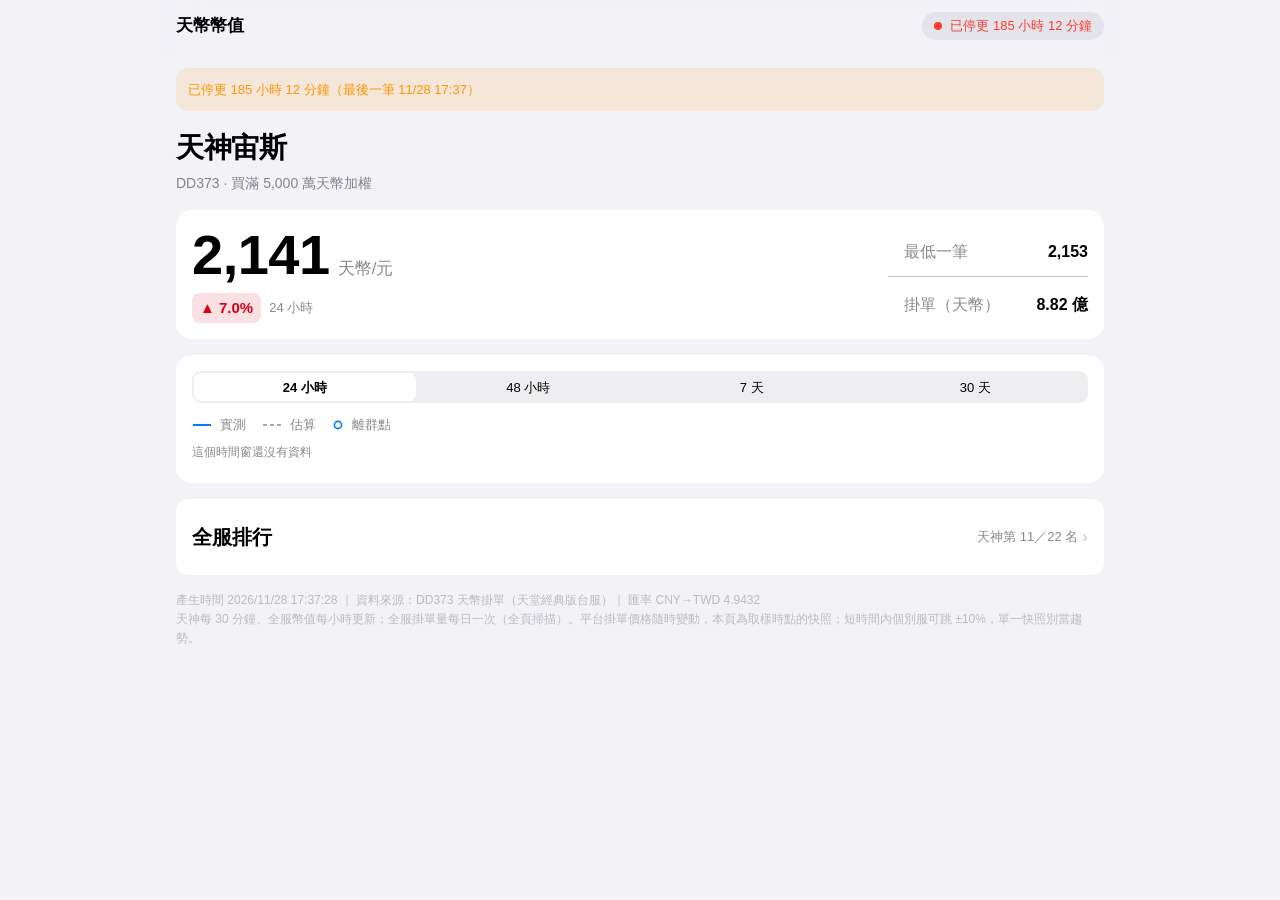
==== docs/index.html @ 860e7c45 "update 2026-11-28 17:37 幣價" ====
<!DOCTYPE html>
<html lang="zh-TW">
<head>
<meta charset="utf-8">
<meta name="viewport" content="width=device-width, initial-scale=1">

<title>天神宙斯 天幣幣值（DD373）</title>
<style>
/* ============================================================================
   天幣幣值頁 — 蘋果風設計系統（B 階段）
   規則：
     - 所有顏色只寫在 :root（淺色）與 @media (prefers-color-scheme: dark) 兩處，
       其他地方一律用 var(--xxx)，不得出現寫死的色碼。
     - 圖表是 JS 畫的 SVG，元素只掛 class，顏色／線寬／字級全部由這張表決定
       ⇒ 深淺色切換時 CSS 變數自己會變，圖表不用重讀顏色也會跟著變。
     - 字體不載入外部字型（單檔、無外部依賴）；數字用 tabular-nums 對齊。
     - 圓角 12（主卡 16）、不用陰影、不用漸層（圖表面積淡出除外）；
       間距只用 4／8／12／16／24／32；頁面左右 16；桌機內容最寬 960 置中。
   ========================================================================== */
:root {
  color-scheme: light dark;
  --bg: #F2F2F7;
  --card: #FFFFFF;
  --card-2: #F2F2F7;
  --label: #000000;
  --label-2: rgba(60, 60, 67, .6);
  --label-3: rgba(60, 60, 67, .3);
  --sep: rgba(60, 60, 67, .29);
  --fill: rgba(118, 118, 128, .12);
  --accent: #007AFF;
  --gray: #8E8E93;
  --ok: #34C759;
  --warn: #FF9500;
  --bad: #FF3B30;
  --on-accent: #FFFFFF;          /* 主色底上的文字（徽章、膠囊） */
  --seg-sel: #FFFFFF;            /* 分段控制「選中」的小方塊 */
  --warn-soft: rgba(255, 149, 0, .12);
  --up: #D70015;                 /* 漲跌（台股慣例）：數字變大＝紅 ▲ */
  --down: #248A3D;               /* 數字變小＝綠 ▼ */
  --up-soft: rgba(215, 0, 21, .12);
  --down-soft: rgba(36, 138, 61, .12);
}
@media (prefers-color-scheme: dark) {
  :root {
    --bg: #000000;
    --card: #1C1C1E;
    --card-2: #2C2C2E;
    --label: #FFFFFF;
    --label-2: rgba(235, 235, 245, .6);
    --label-3: rgba(235, 235, 245, .3);
    --sep: rgba(84, 84, 88, .6);
    --fill: rgba(118, 118, 128, .24);
    --accent: #0A84FF;
    --gray: #8E8E93;
    --ok: #30D158;
    --warn: #FF9F0A;
    --bad: #FF453A;
    --seg-sel: #636366;
    --warn-soft: rgba(255, 159, 10, .16);
    --up: #FF453A;
    --down: #30D158;
    --up-soft: rgba(255, 69, 58, .12);
    --down-soft: rgba(48, 209, 88, .12);
  }
}

* { box-sizing: border-box; }
html { -webkit-text-size-adjust: 100%; }
body {
  margin: 0;
  padding: 16px 16px 32px;
  background: var(--bg);
  color: var(--label);
  font: 16px/1.5 -apple-system, BlinkMacSystemFont, "SF Pro Text", "PingFang TC",
        "Microsoft JhengHei", "Noto Sans TC", sans-serif;
  font-variant-numeric: tabular-nums;
  -webkit-font-smoothing: antialiased;
}
@media (min-width: 1024px) { body { max-width: 960px; margin: 0 auto; padding-bottom: 32px; } }

a { color: var(--accent); text-decoration: none; }

/* ---------- 預覽版橫幅 ---------- */
.preview-banner {
  margin: -16px -16px 16px;
  padding: 8px 16px;
  background: var(--warn-soft);
  color: var(--warn);
  font-size: 13px;
  text-align: center;
}
.preview-banner a { color: var(--warn); text-decoration: underline; }

/* ---------- 標題 ---------- */
header { margin: 0 0 16px; }
h1 { font-size: 28px; font-weight: 700; letter-spacing: -.4px; margin: 0 0 4px; }
.sub { color: var(--label-2); font-size: 14px; }
h2 {
  font-size: 20px; font-weight: 600; margin: 0 0 12px;
  display: flex; flex-wrap: wrap; gap: 8px; align-items: baseline; justify-content: space-between;
}
h2 span { font-size: 13px; font-weight: 400; color: var(--label-2); }
h3 { font-size: 14px; font-weight: 600; margin: 0 0 8px; }

/* ---------- 卡片 ---------- */
.card {
  background: var(--card);
  border-radius: 12px;
  padding: 16px;
  margin: 0 0 16px;
}
.card.accent, .card.lg { border-radius: 16px; }
.notes div { font-size: 13px; color: var(--label-2); margin: 4px 0; }
.muted { color: var(--label-2); }

/* ---------- 狀態膠囊／Tag ---------- */
.capsule {
  display: inline-flex; align-items: center; gap: 8px;
  background: var(--fill); border-radius: 999px; padding: 4px 12px;
  font-size: 13px; color: var(--label-2);
}
.capsule .d { width: 8px; height: 8px; border-radius: 50%; background: var(--ok); flex: none; }
.capsule.warn { color: var(--warn); }
.capsule.warn .d { background: var(--warn); }
.capsule.bad { color: var(--bad); }
.capsule.bad .d { background: var(--bad); }
.tag {
  display: inline-block; font-size: 12px; color: var(--warn);
  background: var(--warn-soft); border-radius: 6px; padding: 2px 8px;
}

/* ---------- KPI 格（C 階段會換成 Hero 卡） ---------- */
.kpis { display: grid; grid-template-columns: repeat(2, 1fr); gap: 8px; margin: 4px 0 12px; }
.kpi { background: var(--card-2); border-radius: 12px; padding: 12px; }
.kpi label { display: block; font-size: 12px; color: var(--label-2); }
.kpi b { display: block; font-size: 24px; font-weight: 600; line-height: 1.25; }
.kpi i { font-size: 13px; font-style: normal; color: var(--label-2); }
@media (min-width: 640px) { .kpis { grid-template-columns: repeat(4, 1fr); } }
.pri { color: var(--accent); font-weight: 600; }
td.pri, th.pri { color: var(--accent); }
td.pri { background: var(--fill); }

/* 漲跌：台股慣例——數字變大（1 台幣換到更多天幣）＝紅 ▲、數字變小＝綠 ▼；
   四捨五入為 0.0% 時用灰色、不加箭頭。只用在漲跌小字與膠囊，大數字不上色。 */
.up { color: var(--up); }
.down { color: var(--down); }
.flat { color: var(--label-2); }

/* ---------- 全服排行（C 階段改成群組列表；此處先套色票） ---------- */
table { width: 100%; border-collapse: collapse; }
th, td { padding: 8px; border-bottom: .5px solid var(--sep); text-align: right; white-space: nowrap; }
th { font-size: 12px; font-weight: 500; color: var(--label-2); position: sticky; top: 0; background: var(--card); }
td.nm, th.nm { text-align: left; font-size: 14px; color: var(--label); }
td.rk { color: var(--label-3); font-size: 12px; width: 20px; }
td.sm { font-size: 12px; color: var(--label-2); }
td.hi { font-weight: 600; }
tr.me { background: var(--fill); }
tr.me td.nm { font-weight: 600; }
.mobs { display: block; }
.full { display: none; }
@media (min-width: 700px) { .mobs { display: none; } .full { display: block; } }
.mrow { padding: 8px 2px; border-bottom: .5px solid var(--sep); }
.mrow.me { background: var(--fill); border-radius: 8px; padding: 8px; }
.mline1 { display: flex; align-items: baseline; gap: 8px; }
.mline1 .rk { color: var(--label-3); font-size: 12px; width: 16px; flex: none; }
.mline1 .nm { flex: 1; font-size: 14px; min-width: 0; overflow: hidden; text-overflow: ellipsis; white-space: nowrap; }
.mline1 .nm.me { font-weight: 600; }
.mline1 .vw { font-weight: 600; font-size: 16px; flex: none; }
.mline1 .dl { font-size: 12px; text-align: right; flex: none; min-width: 58px; }
.mline2 { font-size: 12px; color: var(--label-2); margin-top: 2px; }

/* ---------- 分段控制（iOS UISegmentedControl） ---------- */
.tabs input { display: none; }
.tabbar {
  display: grid; grid-template-columns: repeat(4, 1fr); gap: 2px;
  background: var(--fill); border-radius: 9px; padding: 2px; height: 32px; margin: 0 0 12px;
}
.tabbar label {
  display: flex; align-items: center; justify-content: center;
  font-size: 13px; color: var(--label); border-radius: 7px; cursor: pointer;
  -webkit-tap-highlight-color: transparent;
}
#tr24:checked ~ .tabbar label[for=tr24],
#tr48:checked ~ .tabbar label[for=tr48],
#tr7:checked ~ .tabbar label[for=tr7],
#tr30:checked ~ .tabbar label[for=tr30] { background: var(--seg-sel); font-weight: 600; }
.panels > .panel { display: none; }
#tr24:checked ~ .panels .p24,
#tr48:checked ~ .panels .p48,
#tr7:checked ~ .panels .p7,
#tr30:checked ~ .panels .p30 { display: block; }

/* ---------- 走勢圖 ---------- */
.chart { position: relative; width: 100%; margin: 0; touch-action: pan-y; }
.chart svg { display: block; }
.chart svg .grid { stroke: var(--sep); stroke-width: 1; }
.chart svg .ytick, .chart svg .xtick { fill: var(--label-2); font-size: 11px; }
.chart svg .stop-top { stop-color: var(--accent); stop-opacity: .20; }
.chart svg .stop-bot { stop-color: var(--accent); stop-opacity: 0; }
.chart svg .line-est { fill: none; stroke: var(--gray); stroke-width: 1.5; stroke-dasharray: 5 4; }
.chart svg .line-real { fill: none; stroke: var(--accent); stroke-width: 2; stroke-linejoin: round; stroke-linecap: round; }
.chart svg .outlier { fill: none; stroke: var(--accent); stroke-width: 1.6; }
.chart svg .band { fill: var(--accent); fill-opacity: .10; stroke: none; }
.chart svg .badge { fill: var(--accent); }
.chart svg .badge-t { fill: var(--on-accent); font-size: 12px; font-weight: 700; }
.chart svg .cross { stroke: var(--sep); stroke-width: 1; pointer-events: none; }
.chart svg .cross-dot { fill: var(--accent); stroke: var(--card); stroke-width: 1.5; pointer-events: none; }
.chart svg .note-band { fill: var(--fill); }
.chart svg .note-line { stroke: var(--gray); stroke-width: 1.5; stroke-dasharray: 4 3; }
.chart svg .note-txt { fill: var(--label-2); font-size: 11px; }
/* 掛單量小面板（價格區下方、獨立一套）：顏色全部走 token
   優先順序：游標(--accent) > 薄市場(--warn) > 最新(--label-2) > 一般(--label-3) */
.chart svg .stock-label { fill: var(--label-2); font-size: 11px; }
.chart svg .stock-thin { stroke: var(--label-3); stroke-width: 1; stroke-dasharray: 3 3; }
.chart svg .stock-unit { fill: var(--label-3); font-size: 10px; }
.chart svg .stock-since { fill: var(--label-3); font-size: 10px; }
.chart svg .sbar { fill: var(--label-3); }
.chart svg .sbar-last { fill: var(--label-2); }
.chart svg .sbar-thin { fill: var(--warn); fill-opacity: .8; }
.chart svg .sbar-hover { fill: var(--accent); fill-opacity: 1; }

/* 圖例（分段控制下方同一行） */
.lgd { display: flex; gap: 16px; align-items: center; font-size: 13px; color: var(--label-2); margin: 0 0 8px; }
.lgd .li { display: inline-flex; align-items: center; gap: 8px; }
.lgd svg { display: block; }
.lgd .lg-real { stroke: var(--accent); stroke-width: 2; }
.lgd .lg-est { stroke: var(--gray); stroke-width: 1.5; stroke-dasharray: 4 3; }
.lgd .lg-band { fill: var(--accent); fill-opacity: .10; }

/* 本時窗摘要（圖上方一行） */
.wsum { font-size: 13px; color: var(--label-2); margin: 0 0 4px; }
.wsum b { color: var(--label); font-weight: 600; }

/* 十字線 tooltip */
.tt {
  position: absolute; z-index: 3; pointer-events: none; opacity: 0;
  transition: opacity .12s ease;
  /* 用 --card-2：tooltip 疊在同為 --card 的走勢卡上，若用 --card 會完全看不見（深色模式實測） */
  background: var(--card-2); color: var(--label);
  border: .5px solid var(--sep); border-radius: 10px;
  padding: 8px 12px; font-size: 13px; line-height: 1.45; white-space: nowrap;
}
.tt.on { opacity: 1; }
.tt .t1 { color: var(--label-2); font-size: 12px; }
.tt .v { font-size: 15px; font-weight: 600; }
.tt .stk { font-variant-numeric: tabular-nums; }
.tt .stk .tag { font-size: 11px; padding: 1px 6px; margin-left: 2px; }
.tt .src { color: var(--label-2); font-size: 12px; }

/* ---------- 其他 ---------- */
.movers { margin: 0; padding-left: 16px; font-size: 14px; color: var(--label-2); }
.movers li { margin: 2px 0; }
.movers b { color: var(--label); font-weight: 600; }
.split { display: grid; grid-template-columns: 1fr; gap: 12px; }
@media (min-width: 640px) { .split { grid-template-columns: 1fr 1fr; } }
footer { color: var(--label-3); font-size: 12px; margin-top: 16px; line-height: 1.6; }

/* ============================================================================
   C 階段：頁面結構（導覽列／大標／Hero／群組列表／details／頁尾）
   ========================================================================== */

/* ---------- 導覽列：sticky、毛玻璃 ---------- */
.nav {
  position: sticky; top: 0; z-index: 5;
  display: flex; align-items: center; justify-content: space-between; gap: 8px;
  margin: -16px -16px 16px; padding: 12px 16px;
  background: color-mix(in srgb, var(--bg) 80%, transparent);
  backdrop-filter: saturate(180%) blur(20px);
  -webkit-backdrop-filter: saturate(180%) blur(20px);
}
.nav-t { font-size: 17px; font-weight: 600; }

/* ---------- 頁面大標 ---------- */
.page-head { margin: 0 0 16px; }
.page-head .sub { margin: 0; }

/* ---------- Hero 卡 ---------- */
.hero-n { display: flex; align-items: baseline; gap: 8px; }
.hero-n b { font-size: 48px; font-weight: 600; letter-spacing: -.5px; line-height: 1.05; }
.hero-n span { font-size: 17px; color: var(--label-2); }
@media (min-width: 1024px) { .hero-n b { font-size: 56px; } }

/* ---------- Hero：股票 App 式（大數字＋漲跌膠囊／iOS 列表） ---------- */
.hero-main { min-width: 0; }
.hero-chg { display: flex; align-items: center; gap: 8px; margin: 8px 0 0; }
.chg-pill {
  background: var(--fill); color: var(--label); font-weight: 600;
  border-radius: 8px; padding: 4px 8px; font-size: 15px;
  font-variant-numeric: tabular-nums; white-space: nowrap;
}
/* 膠囊：漲跌用同色約 12% 底；0.0% 用灰底灰字、不加箭頭 */
.chg-pill.up { background: var(--up-soft); color: var(--up); }
.chg-pill.down { background: var(--down-soft); color: var(--down); }
.chg-pill.flat { background: var(--fill); color: var(--label-2); }
.chg-when { font-size: 13px; color: var(--label-2); }
.hero-list { margin: 16px 0 0; }
.hero-row {
  display: flex; align-items: center; justify-content: space-between; gap: 12px;
  min-height: 44px; padding: 12px 0 12px 16px;
  border-bottom: .5px solid var(--sep); font-size: 16px;
}
.hero-row:last-child { border-bottom: 0; padding-bottom: 0; }
.hero-row .hl { color: var(--label-2); white-space: nowrap; }
.hero-row .hv { color: var(--label); font-weight: 600; white-space: nowrap; text-align: right; }
.hero-row .hl .tag { font-weight: 400; margin-left: 6px; }
@media (min-width: 560px) {                     /* 桌機：大數字在左、列表在右（約 200px）垂直置中 */
  .card.hero { display: flex; align-items: center; gap: 24px; }
  .hero-main { flex: 1; }
  .hero-list { flex: none; min-width: 200px; margin: 0; }   /* 寬度隨最寬一列（掛單＋薄市場 tag）自動長，數值仍與右緣對齊 */
}

/* ---------- 群組列表（iOS Settings 樣式） ---------- */
.glist { margin: 0; padding: 0; }
.grow {
  display: flex; align-items: center; justify-content: space-between; gap: 12px;
  min-height: 44px; padding: 12px 0 12px 16px;
  border-bottom: .5px solid var(--sep); font-size: 16px;
}
.grow:last-child { border-bottom: 0; }
.grow .gv { color: var(--label-2); text-align: right; }
.grow .gv b { color: var(--label); font-weight: 600; }

/* ---------- 全服排行列 ---------- */
.rrow { min-height: 44px; padding: 12px 0 12px 16px; border-bottom: .5px solid var(--sep); }
.rrow:last-child { border-bottom: 0; }
.rrow.me { background: var(--fill); border-radius: 8px; padding-left: 12px; padding-right: 12px; }
.rline1 { display: flex; align-items: baseline; gap: 8px; }
.rline1 .rk { color: var(--label-3); font-size: 12px; min-width: 20px; }
.rline1 .nm {
  flex: 1; font-size: 16px; color: var(--label); min-width: 0;
  overflow: hidden; text-overflow: ellipsis; white-space: nowrap;
}
.rrow.me .rline1 .nm { color: var(--accent); font-weight: 600; }
.rline1 .vw { font-weight: 600; font-size: 16px; }
.rline1 .dl { font-size: 13px; min-width: 56px; text-align: right; }   /* 顏色由 .up／.down／.flat 決定 */
.rline2 { font-size: 12px; color: var(--label-2); margin-top: 2px; }

/* ---------- details（全服排行） ---------- */
details.dsc > summary {
  display: flex; align-items: center; justify-content: space-between; gap: 8px;
  min-height: 44px; font-size: 20px; font-weight: 600;
  cursor: pointer; list-style: none;
  -webkit-tap-highlight-color: transparent;
}
details.dsc > summary::-webkit-details-marker { display: none; }
details.dsc > summary .dsub {
  display: inline-flex; align-items: center; gap: 4px;
  font-size: 13px; font-weight: 400; color: var(--label-2);
}
details.dsc > summary .dsub::after {
  content: "›"; font-size: 17px; color: var(--label-3);
  transition: transform .15s ease;
}
details.dsc[open] > summary .dsub::after { transform: rotate(90deg); }
.dbody { margin-top: 12px; }


/* ---------- 手機不換行（Hero 三格、群組列表標籤） ---------- */
.hero-row .hl, .grow > span:first-child { white-space: nowrap; }

/* ---------- 圖例：離群點與說明泡泡 ---------- */
.lgd .li[data-tip] { cursor: pointer; }
.lgd .lg-out { fill: none; stroke: var(--accent); stroke-width: 1.6; }
.lgtip {
  position: absolute; z-index: 6; max-width: 260px;
  background: var(--card-2); color: var(--label);
  border: .5px solid var(--sep); border-radius: 10px;
  padding: 8px 12px; font-size: 13px; line-height: 1.45;
}

/* ---------- 說明泡泡 ---------- */
[data-tip] { cursor: pointer; }

.notice {
  margin: 0 0 16px; padding: 12px; border-radius: 12px;
  background: var(--warn-soft); color: var(--warn); font-size: 13px;
}
</style>
</head>
<body>

<nav class="nav">
  <span class="nav-t">天幣幣值</span>
  <span class="capsule" data-fresh><span class="d"></span><span data-ts="1795858648" data-rel="1">0 分鐘前</span></span>
</nav>

<div class="notice bad" id="stale-banner" hidden></div>
<header class="page-head">
  <h1>天神宙斯</h1>
  <p class="sub" data-tip="從最便宜的掛單一路往上買，湊滿 5,000 萬天幣的平均價；數字越大＝天幣越便宜">DD373 · 買滿 5,000 萬天幣加權</p>
</header>

<section class="card lg hero">
  <div class="hero-main">
    <div class="hero-n"><b>2,141</b><span>天幣/元</span></div>
    <div class="hero-chg"><span class="chg-pill up">▲ 7.0%</span><span class="chg-when">24 小時</span></div>
  </div>
  <div class="hero-list">
    <div class="hero-row"><span class="hl" data-tip="全部掛單裡最便宜的一筆，小額才買得到這個價">最低一筆</span><span class="hv">2,153</span></div>
    <div class="hero-row"><span class="hl">掛單（天幣）</span><span class="hv">8.82 億</span></div>
  </div>
</section>

<section class="card lg">
  <div class="tabs">
    <input type="radio" name="tr" id="tr24" checked>
    <input type="radio" name="tr" id="tr48">
    <input type="radio" name="tr" id="tr7">
    <input type="radio" name="tr" id="tr30">
    <div class="tabbar">
      <label for="tr24">24 小時</label><label for="tr48">48 小時</label><label for="tr7">7 天</label><label for="tr30">30 天</label>
    </div>
    <div class="lgd">
      <span class="li"><svg width="20" height="8" viewBox="0 0 20 8" aria-hidden="true"><path class="lg-real" d="M1,4 H19"/></svg>實測</span>
      <span class="li" data-tip="10/14 19:01 以前沒有實測，用舊的實買序列 × 0.9998 換算；看趨勢可以，單點數字別當真"><svg width="20" height="8" viewBox="0 0 20 8" aria-hidden="true"><path class="lg-est" d="M1,4 H19"/></svg>估算</span>
      <span class="li" data-tip="單次掃描偏離前後中位數太多，主線用中位數，圈圈標原始值"><svg width="12" height="12" viewBox="0 0 12 12" aria-hidden="true"><circle class="lg-out" cx="6" cy="6" r="3.6"/></svg>離群點</span>
    </div>
    <div class="panels">
      <div class="panel p24"><div class="wsum" data-win="24h"></div><div class="chart" data-win="24h"></div></div>
      <div class="panel p48"><div class="wsum" data-win="48h"></div><div class="chart" data-win="48h"></div></div>
      <div class="panel p7"><div class="wsum" data-win="7d"></div><div class="chart" data-win="7d"></div></div>
      <div class="panel p30"><div class="wsum" data-win="30d"></div><div class="chart" data-win="30d"></div></div>
    </div>
  </div>
</section>

<section class="card">
  <details class="dsc">
    <summary><span>全服排行</span><span class="dsub">天神第 11／22 名</span></summary>
    <div class="dbody glist"><div class="rrow me"><div class="rline1"><span class="rk">11</span><span class="nm">天神宙斯</span><span class="vw">2,141</span><span class="dl up">▲ 7.0%</span></div><div class="rline2">最低一筆 2,153 ・ <span data-tip="全部掛單的庫存總和。天神即時（每 30 分鐘）、其他服每日一次全頁掃描">掛單 8.82 億天幣</span></div></div><div class="rrow"><div class="rline1"><span class="rk">1</span><span class="nm">公牛克里特</span><span class="vw">2,562</span><span class="dl down">▼ 0.3%</span></div><div class="rline2">最低一筆 2,577 ・ <span data-tip="全部掛單的庫存總和。天神即時（每 30 分鐘）、其他服每日一次全頁掃描">掛單 6.68 億天幣</span></div></div><div class="rrow"><div class="rline1"><span class="rk">2</span><span class="nm">月亮女神阿緹蜜斯</span><span class="vw">2,558</span><span class="dl down">▼ 1.6%</span></div><div class="rline2">最低一筆 2,611 ・ <span data-tip="全部掛單的庫存總和。天神即時（每 30 分鐘）、其他服每日一次全頁掃描">掛單 6.94 億天幣</span></div></div><div class="rrow"><div class="rline1"><span class="rk">3</span><span class="nm">獅子涅墨亞</span><span class="vw">2,542</span><span class="dl down">▼ 1.0%</span></div><div class="rline2">最低一筆 2,546 ・ <span data-tip="全部掛單的庫存總和。天神即時（每 30 分鐘）、其他服每日一次全頁掃描">掛單 8.31 億天幣</span></div></div><div class="rrow"><div class="rline1"><span class="rk">4</span><span class="nm">美神維納斯</span><span class="vw">2,367</span><span class="dl up">▲ 0.4%</span></div><div class="rline2">最低一筆 2,367 ・ <span data-tip="全部掛單的庫存總和。天神即時（每 30 分鐘）、其他服每日一次全頁掃描">掛單 6.03 億天幣</span></div></div><div class="rrow"><div class="rline1"><span class="rk">5</span><span class="nm">水蛇許德拉</span><span class="vw">2,332</span><span class="dl up">▲ 0.8%</span></div><div class="rline2">最低一筆 2,332 ・ <span data-tip="全部掛單的庫存總和。天神即時（每 30 分鐘）、其他服每日一次全頁掃描">掛單 7.28 億天幣</span></div></div><div class="rrow"><div class="rline1"><span class="rk">6</span><span class="nm">飛馬珀伽索斯</span><span class="vw">2,299</span><span class="dl up">▲ 5.1%</span></div><div class="rline2">最低一筆 2,300 ・ <span data-tip="全部掛單的庫存總和。天神即時（每 30 分鐘）、其他服每日一次全頁掃描">掛單 19.34 億天幣</span></div></div><div class="rrow"><div class="rline1"><span class="rk">7</span><span class="nm">蛇髮女墨杜沙</span><span class="vw">2,278</span><span class="dl down">▼ 0.6%</span></div><div class="rline2">最低一筆 2,289 ・ <span data-tip="全部掛單的庫存總和。天神即時（每 30 分鐘）、其他服每日一次全頁掃描">掛單 4.23 億天幣</span></div></div><div class="rrow"><div class="rline1"><span class="rk">8</span><span class="nm">愛神邱比特</span><span class="vw">2,210</span><span class="dl up">▲ 0.3%</span></div><div class="rline2">最低一筆 2,210 ・ <span data-tip="全部掛單的庫存總和。天神即時（每 30 分鐘）、其他服每日一次全頁掃描">掛單 6.93 億天幣</span></div></div><div class="rrow"><div class="rline1"><span class="rk">9</span><span class="nm">勝利女神雅典娜</span><span class="vw">2,193</span><span class="dl down">▼ 9.9%</span></div><div class="rline2">最低一筆 2,248 ・ <span data-tip="全部掛單的庫存總和。天神即時（每 30 分鐘）、其他服每日一次全頁掃描">掛單 4.52 億天幣</span></div></div><div class="rrow"><div class="rline1"><span class="rk">10</span><span class="nm">海神波塞頓</span><span class="vw">2,186</span><span class="dl up">▲ 3.2%</span></div><div class="rline2">最低一筆 2,187 ・ <span data-tip="全部掛單的庫存總和。天神即時（每 30 分鐘）、其他服每日一次全頁掃描">掛單 7.33 億天幣</span></div></div><div class="rrow"><div class="rline1"><span class="rk">12</span><span class="nm">獨眼巨人庫克羅普斯</span><span class="vw">2,127</span><span class="dl up">▲ 0.6%</span></div><div class="rline2">最低一筆 2,130 ・ <span data-tip="全部掛單的庫存總和。天神即時（每 30 分鐘）、其他服每日一次全頁掃描">掛單 7.80 億天幣</span></div></div><div class="rrow"><div class="rline1"><span class="rk">13</span><span class="nm">地獄犬刻耳柏洛斯</span><span class="vw">2,059</span><span class="dl down">▼ 8.0%</span></div><div class="rline2">最低一筆 2,248 ・ <span data-tip="全部掛單的庫存總和。天神即時（每 30 分鐘）、其他服每日一次全頁掃描">掛單 7.89 億天幣</span></div></div><div class="rrow"><div class="rline1"><span class="rk">14</span><span class="nm">收獲女神蒂蜜特</span><span class="vw">2,044</span><span class="dl up">▲ 1.5%</span></div><div class="rline2">最低一筆 2,045 ・ <span data-tip="全部掛單的庫存總和。天神即時（每 30 分鐘）、其他服每日一次全頁掃描">掛單 10.17 億天幣</span></div></div><div class="rrow"><div class="rline1"><span class="rk">15</span><span class="nm">泰坦女神瑞亞</span><span class="vw">2,036</span><span class="dl up">▲ 2.1%</span></div><div class="rline2">最低一筆 2,038 ・ <span data-tip="全部掛單的庫存總和。天神即時（每 30 分鐘）、其他服每日一次全頁掃描">掛單 6.56 億天幣</span></div></div><div class="rrow"><div class="rline1"><span class="rk">16</span><span class="nm">火神赫發斯特斯</span><span class="vw">2,033</span><span class="dl up">▲ 0.9%</span></div><div class="rline2">最低一筆 2,043 ・ <span data-tip="全部掛單的庫存總和。天神即時（每 30 分鐘）、其他服每日一次全頁掃描">掛單 10.40 億天幣</span></div></div><div class="rrow"><div class="rline1"><span class="rk">17</span><span class="nm">冥王黑帝斯</span><span class="vw">2,026</span><span class="dl up">▲ 3.4%</span></div><div class="rline2">最低一筆 2,026 ・ <span data-tip="全部掛單的庫存總和。天神即時（每 30 分鐘）、其他服每日一次全頁掃描">掛單 7.46 億天幣</span></div></div><div class="rrow"><div class="rline1"><span class="rk">18</span><span class="nm">半人馬涅索斯</span><span class="vw">2,019</span><span class="dl up">▲ 1.8%</span></div><div class="rline2">最低一筆 2,023 ・ <span data-tip="全部掛單的庫存總和。天神即時（每 30 分鐘）、其他服每日一次全頁掃描">掛單 4.80 億天幣</span></div></div><div class="rrow"><div class="rline1"><span class="rk">19</span><span class="nm">牛人彌諾陶洛斯</span><span class="vw">1,948</span><span class="dl down">▼ 6.3%</span></div><div class="rline2">最低一筆 2,038 ・ <span data-tip="全部掛單的庫存總和。天神即時（每 30 分鐘）、其他服每日一次全頁掃描">掛單 6.02 億天幣</span></div></div><div class="rrow"><div class="rline1"><span class="rk">20</span><span class="nm">戰神馬爾斯</span><span class="vw">1,848</span><span class="dl down">▼ 6.9%</span></div><div class="rline2">最低一筆 1,848 ・ <span data-tip="全部掛單的庫存總和。天神即時（每 30 分鐘）、其他服每日一次全頁掃描">掛單 5.35 億天幣</span></div></div><div class="rrow"><div class="rline1"><span class="rk">21</span><span class="nm">天后海拉</span><span class="vw">1,840</span><span class="dl up">▲ 1.5%</span></div><div class="rline2">最低一筆 1,840 ・ <span data-tip="全部掛單的庫存總和。天神即時（每 30 分鐘）、其他服每日一次全頁掃描">掛單 6.66 億天幣</span></div></div><div class="rrow"><div class="rline1"><span class="rk">22</span><span class="nm">太陽神阿波羅</span><span class="vw">1,729</span><span class="dl down">▼ 5.2%</span></div><div class="rline2">最低一筆 1,729 ・ <span data-tip="全部掛單的庫存總和。天神即時（每 30 分鐘）、其他服每日一次全頁掃描">掛單 16.71 億天幣</span></div></div></div>
  </details>
</section>
<footer>
  產生時間 2026/11/28 17:37:28 ｜ 資料來源：DD373 天幣掛單（天堂經典版台服）｜ 匯率 CNY→TWD 4.9432<br>
  天神每 30 分鐘、全服幣值每小時更新；全服掛單量每日一次（全頁掃描）。平台掛單價格隨時變動，本頁為取樣時點的快照；短時間內個別服可跳 ±10%，單一快照別當趨勢。
</footer>
<script type="application/json" id="chart-data">{"now":1795858648,"r":0.99976,"real":[[1793183100,1540.4,1540.4,0,null],[1793186460,1561.2,1561.2,0,null],[1793190240,1556.2,1556.2,0,null],[1793193960,1565.7,1565.7,0,null],[1793197320,1577.3,1577.3,0,null],[1793200920,1584.8,1584.8,0,null],[1793204640,1567.6,1567.6,0,null],[1793208240,1567.6,1567.6,0,null],[1793211780,1558.5,1558.5,0,null],[1793215560,1560.8,1560.8,0,null],[1793219040,1560.8,1560.8,0,null],[1793222460,1560.8,1560.8,0,null],[1793226300,1577.9,1577.9,0,null],[1793229960,1577.9,1577.9,0,null],[1793233320,1577.9,1577.9,0,null],[1793237100,1593.1,1593.1,0,null],[1793240460,1583.8,1583.8,0,null],[1793244060,1587.6,1587.6,0,null],[1793247780,1589.9,1589.9,0,null],[1793251320,1589.0,1589.0,0,null],[1793255100,1584.0,1584.0,0,null],[1793258520,1587.7,1587.7,0,null],[1793262060,1592.8,1592.8,0,null],[1793265900,1596.3,1596.3,0,null],[1793269440,1596.3,1596.3,0,null],[1793273160,1595.6,1595.6,0,null],[1793276700,1596.2,1596.2,0,null],[1793280360,1589.1,1589.1,0,null],[1793283720,1572.3,1572.3,0,null],[1793287380,1565.8,1565.8,0,null],[1793291040,1566.7,1566.7,0,null],[1793294520,1562.5,1562.5,0,null],[1793298300,1549.8,1549.8,0,null],[1793302020,1550.0,1550.0,0,null],[1793305500,1550.0,1550.0,0,null],[1793309100,1550.0,1550.0,0,null],[1793312640,1543.3,1543.3,0,null],[1793316120,1543.3,1543.3,0,null],[1793319780,1543.3,1543.3,0,null],[1793323320,1551.7,1551.7,0,null],[1793327160,1554.5,1554.5,0,null],[1793330640,1553.4,1553.4,0,null],[1793334060,1554.1,1554.1,0,null],[1793337840,1571.0,1571.0,0,null],[1793341260,1574.6,1574.6,0,null],[1793345100,1552.5,1552.5,0,null],[1793348640,1549.9,1549.9,0,null],[1793352360,1567.2,1567.2,0,null],[1793355900,1552.7,1552.7,0,null],[1793359380,1547.2,1547.2,0,null],[1793363220,1546.6,1546.6,0,null],[1793366700,1546.6,1546.6,0,null],[1793370180,1546.6,1546.6,0,null],[1793373900,1546.7,1546.7,0,null],[1793377500,1547.9,1547.9,0,null],[1793381100,1546.6,1546.6,0,null],[1793384700,1546.7,1546.7,0,null],[1793388060,1546.7,1546.7,0,null],[1793391900,1546.7,1546.7,0,null],[1793395560,1546.7,1546.7,0,null],[1793398980,1546.7,1546.7,0,null],[1793402520,1548.3,1548.3,0,null],[1793406300,1549.0,1549.0,0,null],[1793409900,1538.0,1538.0,0,null],[1793413560,1538.1,1538.1,0,null],[1793417160,1538.0,1538.0,0,null],[1793420640,1537.8,1537.8,0,null],[1793424060,1542.2,1542.2,0,null],[1793427960,1544.7,1544.7,0,null],[1793431500,1514.8,1514.8,0,null],[1793434980,1514.8,1514.8,0,null],[1793438460,1510.8,1510.8,0,null],[1793442240,1506.3,1506.3,0,null],[1793445720,1503.1,1503.1,0,null],[1793449320,1507.9,1507.9,0,null],[1793453160,1516.4,1516.4,0,null],[1793456700,1523.1,1523.1,0,null],[1793460360,1523.1,1523.1,0,null],[1793463660,1497.2,1497.2,0,null],[1793467440,1498.5,1498.5,0,null],[1793470980,1498.5,1498.5,0,null],[1793474580,1499.2,1499.2,0,null],[1793478420,1499.2,1499.2,0,null],[1793481900,1497.3,1497.3,0,null],[1793485380,1497.3,1497.3,0,null],[1793489100,1497.3,1497.3,0,null],[1793492640,1497.3,1497.3,0,null],[1793496060,1497.7,1497.7,0,null],[1793499900,1515.3,1515.3,0,null],[1793503260,1516.7,1516.7,0,null],[1793506920,1519.0,1519.0,0,null],[1793510460,1521.7,1521.7,0,null],[1793514060,1530.8,1530.8,0,null],[1793517720,1541.8,1541.8,0,null],[1793521380,1546.6,1546.6,0,null],[1793524920,1554.8,1554.8,0,null],[1793528580,1564.3,1564.3,0,null],[1793532300,1561.4,1561.4,0,null],[1793535780,1561.4,1561.4,0,null],[1793539560,1571.2,1571.2,0,null],[1793542980,1563.7,1563.7,0,null],[1793546580,1565.0,1565.0,0,null],[1793550300,1550.2,1550.2,0,null],[1793553720,1542.3,1542.3,0,null],[1793557500,1539.4,1539.4,0,null],[1793561100,1541.1,1541.1,0,null],[1793564580,1541.1,1541.1,0,null],[1793568300,1541.1,1541.1,0,null],[1793571840,1541.1,1541.1,0,null],[1793575500,1545.2,1545.2,0,null],[1793578920,1543.7,1543.7,0,null],[1793582520,1551.4,1551.4,0,null],[1793586120,1556.5,1556.5,0,null],[1793590020,1544.4,1544.4,0,null],[1793593260,1546.7,1546.7,0,null],[1793597160,1519.7,1519.7,0,null],[1793600700,1534.9,1534.9,0,null],[1793604300,1539.6,1539.6,0,null],[1793607840,1551.9,1551.9,0,null],[1793611560,1547.3,1547.3,0,null],[1793615100,1536.8,1536.8,0,null],[1793618640,1535.0,1535.0,0,null],[1793622120,1555.2,1555.2,0,null],[1793625960,1558.3,1558.3,0,null],[1793629260,1550.9,1550.9,0,null],[1793633040,1550.4,1550.4,0,null],[1793636700,1534.7,1534.7,0,null],[1793640360,1535.6,1535.6,0,null],[1793643720,1526.4,1526.4,0,null],[1793647440,1522.7,1522.7,0,null],[1793651040,1522.7,1522.7,0,null],[1793654700,1522.7,1522.7,0,null],[1793658120,1519.5,1519.5,0,null],[1793661840,1525.2,1525.2,0,null],[1793665320,1523.5,1523.5,0,null],[1793669160,1535.6,1535.6,0,null],[1793672520,1535.4,1535.4,0,null],[1793676240,1537.1,1537.1,0,null],[1793679720,1539.3,1539.3,0,null],[1793683440,1540.5,1540.5,0,null],[1793687160,1541.5,1541.5,0,null],[1793690760,1537.4,1537.4,0,null],[1793694120,1541.1,1541.1,0,null],[1793697840,1540.4,1540.4,0,null],[1793701260,1540.4,1540.4,0,null],[1793705160,1526.9,1526.9,0,null],[1793708580,1520.8,1520.8,0,null],[1793712300,1535.1,1535.1,0,null],[1793715720,1497.9,1497.9,0,null],[1793719560,1497.4,1497.4,0,null],[1793723040,1499.8,1499.8,0,null],[1793726460,1500.4,1500.4,0,null],[1793730180,1499.8,1499.8,0,null],[1793733780,1493.9,1493.9,0,null],[1793737260,1493.0,1493.0,0,null],[1793741220,1493.0,1493.0,0,null],[1793744520,1493.0,1493.0,0,null],[1793748300,1493.0,1493.0,0,null],[1793751900,1493.0,1493.0,0,null],[1793755560,1506.1,1506.1,0,null],[1793758920,1511.9,1511.9,0,null],[1793762520,1520.0,1520.0,0,null],[1793766360,1514.3,1514.3,0,null],[1793769840,1528.4,1528.4,0,null],[1793773260,1533.6,1533.6,0,null],[1793777160,1541.7,1541.7,0,null],[1793780580,1542.8,1542.8,0,null],[1793784180,1548.4,1548.4,0,null],[1793788020,1564.3,1564.3,0,null],[1793791500,1563.7,1563.7,0,null],[1793795040,1577.0,1577.0,0,null],[1793798520,1591.7,1591.7,0,null],[1793802240,1579.6,1579.6,0,null],[1793805780,1582.8,1582.8,0,null],[1793809560,1578.7,1578.7,0,null],[1793813160,1569.1,1569.1,0,null],[1793816700,1569.1,1569.1,0,null],[1793820060,1569.4,1569.4,0,null],[1793823900,1569.4,1569.4,0,null],[1793827380,1569.4,1569.4,0,null],[1793830980,1569.4,1569.4,0,null],[1793834700,1570.7,1570.7,0,null],[1793838240,1570.7,1570.7,0,null],[1793841720,1563.8,1563.8,0,null],[1793845560,1565.7,1565.7,0,null],[1793848980,1570.2,1570.2,0,null],[1793852760,1572.8,1572.8,0,null],[1793856180,1578.1,1578.1,0,null],[1793859840,1583.1,1583.1,0,null],[1793863500,1590.0,1590.0,0,null],[1793867160,1592.1,1592.1,0,null],[1793870760,1597.9,1597.9,0,null],[1793874360,1599.3,1599.3,0,null],[1793877960,1610.8,1610.8,0,null],[1793881440,1612.9,1612.9,0,null],[1793885040,1615.7,1615.7,0,null],[1793888640,1616.6,1616.6,0,null],[1793892240,1618.7,1618.7,0,null],[1793895720,1628.3,1628.3,0,null],[1793899440,1628.9,1628.9,0,null],[1793902860,1628.9,1628.9,0,null],[1793906580,1628.5,1628.5,0,null],[1793910300,1628.6,1628.6,0,null],[1793913960,1629.2,1629.2,0,null],[1793917260,1629.2,1629.2,0,null],[1793921040,1631.6,1631.6,0,null],[1793924760,1632.1,1632.1,0,null],[1793928300,1628.3,1628.3,0,null],[1793931960,1636.6,1636.6,0,null],[1793935260,1641.3,1641.3,0,null],[1793939040,1643.8,1643.8,0,null],[1793942460,1650.5,1650.5,0,null],[1793946180,1671.4,1671.4,0,null],[1793949900,1663.0,1663.0,0,null],[1793953500,1686.7,1686.7,0,null],[1793956980,1689.2,1689.2,0,null],[1793960520,1649.3,1649.3,0,null],[1793964060,1645.7,1645.7,0,null],[1793967960,1655.2,1655.2,0,null],[1793971620,1662.3,1662.3,0,null],[1793974920,1631.8,1631.8,0,null],[1793978580,1630.9,1630.9,0,null],[1793982240,1626.3,1626.3,0,null],[1793985960,1624.5,1624.5,0,null],[1793989320,1624.5,1624.5,0,null],[1793993040,1613.9,1613.9,0,null],[1793996700,1613.2,1613.2,0,null],[1794000240,1613.2,1613.2,0,null],[1794004020,1613.2,1613.2,0,null],[1794007320,1613.2,1613.2,0,null],[1794010980,1613.2,1674.4,1,null],[1794014640,1613.2,1656.0,1,null],[1794018120,1609.8,1609.8,0,null],[1794021960,1607.2,1607.2,0,null],[1794025320,1612.1,1612.1,0,null],[1794029220,1612.8,1612.8,0,null],[1794032520,1612.8,1612.8,0,null],[1794036180,1599.2,1599.2,0,null],[1794039780,1599.1,1599.1,0,null],[1794043440,1612.6,1612.6,0,null],[1794046920,1603.2,1603.2,0,null],[1794050460,1601.1,1601.1,0,null],[1794054240,1606.4,1606.4,0,null],[1794057840,1613.1,1613.1,0,null],[1794061500,1587.1,1587.1,0,null],[1794065100,1572.2,1572.2,0,null],[1794068520,1580.4,1580.4,0,null],[1794072060,1555.3,1555.3,0,null],[1794075840,1552.1,1552.1,0,null],[1794079320,1554.0,1554.0,0,null],[1794083100,1554.0,1554.0,0,null],[1794086760,1544.5,1544.5,0,null],[1794090180,1544.5,1544.5,0,null],[1794093720,1545.0,1545.0,0,null],[1794097320,1556.7,1556.7,0,null],[1794100860,1555.8,1555.8,0,null],[1794104520,1561.0,1561.0,0,null],[1794108300,1562.5,1562.5,0,null],[1794109320,1561.0,1561.0,0,184420],[1794109920,1561.0,1561.0,0,184420],[1794110820,1562.5,1562.5,0,186520],[1794111720,1563.5,1563.5,0,187520],[1794111900,1563.5,1563.5,0,187520],[1794112620,1563.7,1563.7,0,187720],[1794113520,1566.3,1566.3,0,188273],[1794114420,1570.1,1570.1,0,190173],[1794115320,1575.6,1575.6,0,193044],[1794115440,1575.6,1575.6,0,193044],[1794116220,1576.4,1576.4,0,193792],[1794117120,1576.5,1576.5,0,235792],[1794118020,1576.6,1576.6,0,235912],[1794118920,1576.6,1576.6,0,235912],[1794119160,1576.4,1576.4,0,235512],[1794119820,1576.3,1576.3,0,235392],[1794120720,1578.4,1578.4,0,237749],[1794121620,1582.0,1582.0,0,236522],[1794122520,1596.5,1596.5,0,237580],[1794122580,1596.5,1596.5,0,237580],[1794123420,1607.2,1607.2,0,237580],[1794124320,1609.2,1609.2,0,237900],[1794125220,1609.2,1609.2,0,237900],[1794126060,1621.4,1621.4,0,232250],[1794126120,1621.4,1621.4,0,232250],[1794127020,1623.1,1623.1,0,231922],[1794127920,1623.1,1623.1,0,231922],[1794128820,1623.1,1623.1,0,231922],[1794129720,1624.2,1624.2,0,226002],[1794129960,1624.2,1624.2,0,226002],[1794130620,1623.2,1623.2,0,225602],[1794131520,1626.8,1626.8,0,227206],[1794132420,1626.8,1626.8,0,227206],[1794133320,1629.4,1629.4,0,227206],[1794133380,1629.4,1629.4,0,227206],[1794134220,1630.7,1630.7,0,228961],[1794135120,1634.1,1634.1,0,232226],[1794136020,1632.4,1632.4,0,230864],[1794136920,1630.7,1630.7,0,228846],[1794137100,1635.3,1635.3,0,230446],[1794137820,1639.2,1639.2,0,231196],[1794138720,1641.6,1641.6,0,231196],[1794139620,1644.8,1644.8,0,231545],[1794140520,1641.3,1641.3,0,230695],[1794140640,1641.3,1641.3,0,230695],[1794141420,1636.1,1636.1,0,228985],[1794142320,1636.3,1636.3,0,229761],[1794143220,1635.8,1635.8,0,229238],[1794144120,1640.6,1640.6,0,230878],[1794144240,1640.6,1640.6,0,230878],[1794145020,1641.4,1641.4,0,235229],[1794145920,1639.0,1639.0,0,235494],[1794146820,1639.0,1639.0,0,237742],[1794147720,1633.9,1633.9,0,232991],[1794148620,1633.9,1633.9,0,232991],[1794149520,1633.9,1633.9,0,232991],[1794150420,1634.3,1634.3,0,232382],[1794151320,1634.3,1634.3,0,232682],[1794151560,1634.3,1634.3,0,232682],[1794152220,1641.8,1641.8,0,233434],[1794153120,1638.3,1638.3,0,231746],[1794154020,1656.0,1656.0,0,231946],[1794154920,1643.4,1643.4,0,228566],[1794155100,1643.4,1643.4,0,228566],[1794155820,1644.2,1644.2,0,227106],[1794156720,1644.2,1644.2,0,227116],[1794157620,1644.3,1644.3,0,184116],[1794158520,1643.6,1643.6,0,225901],[1794158760,1643.6,1643.6,0,225901],[1794159420,1643.6,1643.6,0,225901],[1794160320,1639.5,1639.5,0,224511],[1794161220,1639.5,1639.5,0,224511],[1794162120,1642.9,1642.9,0,226011],[1794162360,1640.4,1640.4,0,225101],[1794163020,1638.3,1638.3,0,224572],[1794163920,1638.3,1638.3,0,224572],[1794164820,1638.3,1638.3,0,224572],[1794165720,1638.3,1638.3,0,224572],[1794165780,1638.3,1638.3,0,224572],[1794166620,1638.3,1638.3,0,224572],[1794167520,1638.3,1638.3,0,224572],[1794168420,1633.9,1633.9,0,223072],[1794169320,1633.9,1633.9,0,223072],[1794169380,1633.9,1633.9,0,223072],[1794170220,1633.9,1633.9,0,223072],[1794171120,1633.9,1633.9,0,223072],[1794172020,1633.9,1633.9,0,223072],[1794172920,1633.9,1633.9,0,223072],[1794172980,1633.9,1633.9,0,223072],[1794173820,1633.9,1633.9,0,223072],[1794174720,1633.9,1633.9,0,223072],[1794175620,1633.9,1633.9,0,223072],[1794176520,1633.9,1633.9,0,223072],[1794176700,1633.9,1633.9,0,223072],[1794177420,1633.9,1633.9,0,223072],[1794178320,1633.9,1633.9,0,223072],[1794179220,1633.9,1633.9,0,223072],[1794180120,1635.1,1635.1,0,223072],[1794180240,1635.1,1635.1,0,223072],[1794181020,1635.1,1635.1,0,223072],[1794181920,1635.1,1635.1,0,223072],[1794182820,1635.1,1635.1,0,223072],[1794183660,1635.1,1635.1,0,223072],[1794183720,1635.1,1635.1,0,223072],[1794184620,1635.1,1635.1,0,223072],[1794185520,1640.0,1640.0,0,224462],[1794186420,1640.0,1640.0,0,226262],[1794187260,1643.3,1643.3,0,226702],[1794187320,1643.3,1643.3,0,228702],[1794188220,1643.3,1643.3,0,228702],[1794189120,1643.3,1643.3,0,228702],[1794190020,1644.7,1644.7,0,228782],[1794190920,1647.8,1647.8,0,229182],[1794191040,1647.8,1647.8,0,229182],[1794191820,1647.8,1647.8,0,229182],[1794192720,1647.8,1647.8,0,229182],[1794193620,1647.8,1647.8,0,229182],[1794194520,1647.8,1647.8,0,229182],[1794194820,1647.8,1647.8,0,229182],[1794195420,1650.5,1650.5,0,229662],[1794196320,1653.5,1653.5,0,230042],[1794197220,1653.5,1653.5,0,230042],[1794198120,1653.5,1653.5,0,230042],[1794198240,1653.5,1653.5,0,230042],[1794199020,1650.5,1650.5,0,224162],[1794199920,1642.7,1642.7,0,233162],[1794200820,1644.6,1644.6,0,233921],[1794201720,1645.0,1645.0,0,235040],[1794201840,1645.0,1645.0,0,235040],[1794202620,1649.9,1649.9,0,235521],[1794203520,1651.1,1651.1,0,235780],[1794204420,1651.3,1651.3,0,235210],[1794205320,1648.7,1648.7,0,234169],[1794205560,1648.7,1648.7,0,234169],[1794206220,1654.5,1654.5,0,235269],[1794207120,1655.1,1655.1,0,235309],[1794208020,1662.5,1662.5,0,236583],[1794208920,1663.2,1663.2,0,236812],[1794208980,1663.2,1663.2,0,236812],[1794209820,1664.8,1664.8,0,237112],[1794210720,1660.4,1660.4,0,235962],[1794211620,1664.0,1664.0,0,236097],[1794212520,1664.0,1664.0,0,236097],[1794212640,1664.0,1664.0,0,236117],[1794213420,1652.8,1652.8,0,232944],[1794214320,1652.8,1652.8,0,232944],[1794215220,1652.8,1652.8,0,232944],[1794216120,1652.8,1652.8,0,232944],[1794217020,1653.3,1653.3,0,235944],[1794217920,1656.2,1656.2,0,239324],[1794218820,1657.0,1657.0,0,239785],[1794219720,1657.0,1657.0,0,239785],[1794219960,1657.0,1657.0,0,239785],[1794220620,1657.3,1657.3,0,239785],[1794221520,1650.8,1650.8,0,238931],[1794222420,1654.5,1654.5,0,239641],[1794223320,1657.3,1657.3,0,240071],[1794224220,1658.5,1658.5,0,241571],[1794225120,1660.8,1660.8,0,242571],[1794226020,1661.7,1661.7,0,242611],[1794226920,1666.2,1666.2,0,241502],[1794226980,1666.2,1666.2,0,241502],[1794227820,1666.3,1666.3,0,241756],[1794228720,1666.7,1666.7,0,240497],[1794229620,1666.7,1666.7,0,240317],[1794230520,1641.8,1641.8,0,235813],[1794231420,1643.2,1643.2,0,236108],[1794232320,1643.2,1643.2,0,236248],[1794233220,1623.4,1623.4,0,230963],[1794234120,1623.4,1623.4,0,230963],[1794234180,1623.4,1623.4,0,230963],[1794235020,1623.4,1623.4,0,230963],[1794235920,1623.4,1623.4,0,224963],[1794236820,1623.4,1623.4,0,224963],[1794237720,1623.4,1623.4,0,224963],[1794237900,1623.4,1623.4,0,224963],[1794238620,1627.9,1627.9,0,225495],[1794239520,1629.4,1629.4,0,225670],[1794240420,1629.4,1629.4,0,225670],[1794241320,1628.0,1628.0,0,161506],[1794241380,1628.0,1628.0,0,161506],[1794242220,1628.0,1628.0,0,161506],[1794243120,1622.4,1622.4,0,160795],[1794244020,1621.2,1621.2,0,160814],[1794244920,1611.2,1611.2,0,159525],[1794245040,1611.2,1611.2,0,159525],[1794245820,1611.2,1611.2,0,159525],[1794246720,1621.3,1621.3,0,178825],[1794247620,1621.3,1621.3,0,168025],[1794248520,1618.4,1618.4,0,167482],[1794248760,1616.2,1616.2,0,167082],[1794249420,1618.4,1618.4,0,167482],[1794250320,1618.4,1618.4,0,168982],[1794251220,1618.1,1618.1,0,168917],[1794252060,1618.1,1618.1,0,168917],[1794252120,1618.1,1618.1,0,168917],[1794253020,1618.0,1618.0,0,167417],[1794253920,1618.0,1618.0,0,167897],[1794254820,1618.0,1618.0,0,167897],[1794255720,1618.0,1618.0,0,167897],[1794255960,1618.0,1618.0,0,167897],[1794256620,1618.0,1618.0,0,167897],[1794257520,1618.0,1618.0,0,167897],[1794258420,1618.0,1618.0,0,167897],[1794259320,1618.0,1618.0,0,167897],[1794259440,1618.0,1618.0,0,167897],[1794260220,1618.0,1618.0,0,167897],[1794261120,1618.0,1618.0,0,167897],[1794262020,1618.0,1618.0,0,167897],[1794262920,1618.0,1618.0,0,167897],[1794263820,1618.0,1618.0,0,167897],[1794264720,1618.0,1618.0,0,167897],[1794265620,1618.0,1618.0,0,167897],[1794266460,1619.4,1619.4,0,168147],[1794266520,1619.4,1619.4,0,168147],[1794267420,1619.4,1619.4,0,168147],[1794268320,1619.4,1619.4,0,168147],[1794269220,1619.4,1619.4,0,168147],[1794270060,1619.4,1619.4,0,168147],[1794270120,1619.4,1619.4,0,168147],[1794271020,1625.8,1625.8,0,168719],[1794271920,1616.9,1616.9,0,149419],[1794272820,1631.3,1631.3,0,151419],[1794273720,1623.1,1623.1,0,152287],[1794273780,1623.1,1623.1,0,152287],[1794274620,1623.1,1623.1,0,152287],[1794275520,1623.1,1623.1,0,152287],[1794276420,1621.6,1621.6,0,152187],[1794277320,1622.9,1622.9,0,152687],[1794277500,1622.9,1622.9,0,152687],[1794278220,1624.5,1624.5,0,153187],[1794279120,1632.0,1632.0,0,156187],[1794280020,1632.0,1632.0,0,156187],[1794280920,1632.3,1632.3,0,218657],[1794280980,1632.3,1632.3,0,218657],[1794281820,1632.3,1632.3,0,218657],[1794282720,1642.7,1642.7,0,220157],[1794283620,1642.7,1642.7,0,222954],[1794284520,1633.6,1633.6,0,218519],[1794284820,1633.6,1633.6,0,218222],[1794285420,1627.6,1627.6,0,213787],[1794286320,1627.6,1627.6,0,213787],[1794287220,1627.6,1627.6,0,171787],[1794288120,1626.9,1626.9,0,172187],[1794288240,1626.9,1626.9,0,172187],[1794289020,1621.2,1621.2,0,170187],[1794289920,1630.3,1630.3,0,173696],[1794290820,1630.4,1630.4,0,173978],[1794291720,1630.8,1630.8,0,175518],[1794291900,1630.8,1630.8,0,175518],[1794292620,1630.9,1630.9,0,176518],[1794293520,1630.9,1630.9,0,176518],[1794294420,1631.7,1631.7,0,177076],[1794295320,1619.3,1619.3,0,169887],[1794295620,1617.2,1617.2,0,169407],[1794296220,1636.4,1636.4,0,175599],[1794297120,1629.6,1629.6,0,178469],[1794298020,1615.6,1615.6,0,175277],[1794298920,1611.7,1611.7,0,176627],[1794299100,1611.7,1611.7,0,177127],[1794299820,1612.8,1612.8,0,177727],[1794300720,1612.8,1612.8,0,177727],[1794301620,1623.3,1623.3,0,188024],[1794302520,1623.3,1623.3,0,188165],[1794302820,1623.3,1623.3,0,188165],[1794303420,1623.4,1623.4,0,204868],[1794304320,1623.4,1623.4,0,205168],[1794305220,1618.9,1618.9,0,196468],[1794306120,1618.9,1618.9,0,196468],[1794306360,1618.9,1618.9,0,196468],[1794307020,1619.8,1619.8,0,197423],[1794307920,1620.6,1620.6,0,197864],[1794308820,1620.1,1620.1,0,197564],[1794309720,1620.1,1620.1,0,178164],[1794310620,1622.2,1622.2,0,179333],[1794311520,1622.7,1622.7,0,179036],[1794312420,1623.0,1623.0,0,179314],[1794313320,1625.5,1625.5,0,178576],[1794313500,1625.5,1625.5,0,178576],[1794314220,1625.8,1625.8,0,178963],[1794315120,1626.4,1626.4,0,179861],[1794316020,1626.5,1626.5,0,179861],[1794316920,1627.0,1627.0,0,179717],[1794317040,1627.0,1627.0,0,179717],[1794317820,1627.4,1627.4,0,179717],[1794318720,1628.0,1628.0,0,178877],[1794319620,1628.0,1628.0,0,174877],[1794320520,1628.0,1628.0,0,172052],[1794321420,1627.8,1627.8,0,171522],[1794322320,1628.2,1628.2,0,172080],[1794323220,1628.8,1628.8,0,162580],[1794324120,1630.1,1630.1,0,184505],[1794325020,1629.9,1629.9,0,184105],[1794325920,1629.9,1629.9,0,183645],[1794326820,1629.9,1629.9,0,183345],[1794327720,1628.8,1628.8,0,180607],[1794327840,1626.6,1626.6,0,179007],[1794328620,1615.2,1615.2,0,174588],[1794329520,1610.1,1610.1,0,173659],[1794330420,1606.9,1606.9,0,172957],[1794331320,1606.9,1606.9,0,172957],[1794331620,1606.9,1606.9,0,172957],[1794332220,1606.9,1606.9,0,172957],[1794333120,1606.9,1606.9,0,172697],[1794334020,1606.9,1606.9,0,172697],[1794334920,1606.9,1606.9,0,172697],[1794335040,1606.9,1606.9,0,172697],[1794335820,1606.9,1606.9,0,172697],[1794336720,1606.9,1606.9,0,172697],[1794337620,1606.9,1606.9,0,172697],[1794338520,1600.3,1600.3,0,172697],[1794338700,1600.3,1600.3,0,172697],[1794339420,1600.3,1600.3,0,172697],[1794340320,1600.3,1600.3,0,172697],[1794341220,1599.9,1599.9,0,172097],[1794342120,1599.9,1599.9,0,172097],[1794342360,1599.9,1599.9,0,172097],[1794343020,1599.9,1599.9,0,172097],[1794343920,1599.9,1599.9,0,172097],[1794344820,1599.9,1599.9,0,172097],[1794345720,1599.9,1599.9,0,172097],[1794345900,1599.2,1599.2,0,171982],[1794346620,1599.2,1599.2,0,171982],[1794347520,1599.2,1599.2,0,171982],[1794348420,1599.2,1599.2,0,171982],[1794349320,1599.2,1599.2,0,171982],[1794349380,1599.2,1599.2,0,171982],[1794350220,1599.2,1599.2,0,171982],[1794351120,1599.2,1599.2,0,172382],[1794352020,1599.2,1599.2,0,172382],[1794352920,1599.2,1599.2,0,172382],[1794353160,1599.2,1599.2,0,172382],[1794353820,1599.2,1599.2,0,172382],[1794354720,1598.5,1598.5,0,172282],[1794355620,1598.5,1598.5,0,172282],[1794356520,1598.5,1598.5,0,172282],[1794356580,1598.5,1598.5,0,172282],[1794357420,1575.3,1575.3,0,175282],[1794358320,1585.7,1585.7,0,176982],[1794359220,1623.2,1623.2,0,183592],[1794360120,1629.8,1629.8,0,184596],[1794360360,1629.8,1629.8,0,184596],[1794361020,1629.8,1629.8,0,164819],[1794361920,1630.1,1630.1,0,173219],[1794362820,1632.2,1632.2,0,171825],[1794363720,1632.9,1632.9,0,172110],[1794363960,1632.9,1632.9,0,172110],[1794364620,1633.1,1633.1,0,172110],[1794365520,1633.1,1633.1,0,171210],[1794366420,1641.4,1641.4,0,172323],[1794367320,1643.1,1643.1,0,172323],[1794367380,1643.1,1643.1,0,172323],[1794368220,1643.2,1643.2,0,171864],[1794369120,1643.2,1643.2,0,233564],[1794370020,1643.2,1643.2,0,230564],[1794370920,1643.4,1643.4,0,210564],[1794371820,1643.4,1643.4,0,210564],[1794372720,1643.4,1643.4,0,231564],[1794373620,1643.5,1643.5,0,231564],[1794374520,1643.5,1643.5,0,235064],[1794374580,1643.5,1643.5,0,235064],[1794375420,1656.2,1656.2,0,242708],[1794376320,1656.8,1656.8,0,246797],[1794377220,1657.2,1657.2,0,247797],[1794378120,1657.4,1657.4,0,248102],[1794379020,1658.1,1658.1,0,248102],[1794379920,1664.8,1664.8,0,249073],[1794380820,1666.8,1666.8,0,250521],[1794381660,1666.8,1666.8,0,250821],[1794381720,1666.8,1666.8,0,250821],[1794382620,1677.8,1677.8,0,252240],[1794383520,1683.2,1683.2,0,252472],[1794384420,1683.2,1683.2,0,252472],[1794385320,1683.6,1683.6,0,252935],[1794385380,1683.6,1683.6,0,252935],[1794386220,1683.8,1683.8,0,252935],[1794387120,1687.0,1687.0,0,257774],[1794388020,1697.0,1697.0,0,261474],[1794388920,1701.7,1701.7,0,269448],[1794388980,1701.7,1701.7,0,269448],[1794389820,1707.7,1707.7,0,271159],[1794390720,1708.4,1708.4,0,271159],[1794391620,1711.2,1711.2,0,271274],[1794392460,1714.2,1714.2,0,270989],[1794392520,1714.2,1714.2,0,270989],[1794393420,1733.8,1733.8,0,270989],[1794394320,1739.9,1739.9,0,269989],[1794395220,1740.4,1740.4,0,267319],[1794396120,1735.7,1735.7,0,266219],[1794396240,1735.7,1735.7,0,266219],[1794397020,1736.8,1736.8,0,270239],[1794397920,1741.4,1741.4,0,269969],[1794398820,1736.4,1736.4,0,265639],[1794399720,1736.9,1736.9,0,265651],[1794399780,1736.9,1736.9,0,265651],[1794400620,1738.2,1738.2,0,265921],[1794401520,1740.8,1740.8,0,266051],[1794402420,1746.4,1746.4,0,266451],[1794403320,1750.7,1750.7,0,269511],[1794403440,1752.1,1752.1,0,267513],[1794404220,1748.7,1748.7,0,269330],[1794405120,1755.6,1755.6,0,270830],[1794406020,1758.2,1758.2,0,268132],[1794406920,1786.3,1786.3,0,265917],[1794407040,1786.3,1786.3,0,265917],[1794407820,1764.2,1764.2,0,264157],[1794408720,1745.2,1745.2,0,262835],[1794409620,1747.2,1747.2,0,262835],[1794410520,1743.3,1743.3,0,261936],[1794410640,1750.7,1750.7,0,262921],[1794411420,1755.1,1755.1,0,258302],[1794412320,1749.2,1749.2,0,236356],[1794413220,1728.9,1728.9,0,192806],[1794414120,1731.2,1731.2,0,190806],[1794414300,1731.2,1731.2,0,190806],[1794415020,1715.4,1715.4,0,188913],[1794415920,1704.1,1704.1,0,187378],[1794416820,1704.1,1704.1,0,187378],[1794417720,1704.1,1704.1,0,187958],[1794417900,1704.1,1704.1,0,187958],[1794418620,1704.1,1704.1,0,187958],[1794419520,1699.1,1699.1,0,186411],[1794420420,1699.1,1699.1,0,185411],[1794421320,1699.1,1699.1,0,185411],[1794422220,1699.1,1699.1,0,185411],[1794423120,1699.1,1699.1,0,184651],[1794424020,1699.1,1699.1,0,184651],[1794424920,1699.1,1699.1,0,184651],[1794425040,1699.1,1699.1,0,184651],[1794425820,1699.1,1699.1,0,184651],[1794426720,1699.1,1699.1,0,184651],[1794427620,1699.1,1699.1,0,184651],[1794428520,1699.1,1699.1,0,184651],[1794428700,1699.1,1699.1,0,184771],[1794429420,1699.1,1699.1,0,184771],[1794430320,1699.1,1699.1,0,184771],[1794431220,1699.1,1699.1,0,184771],[1794432120,1699.1,1699.1,0,184771],[1794432420,1699.1,1699.1,0,184771],[1794433020,1699.1,1699.1,0,184771],[1794433920,1699.1,1699.1,0,184771],[1794434820,1699.1,1699.1,0,185101],[1794435720,1699.1,1699.1,0,185101],[1794435840,1699.1,1699.1,0,185101],[1794436620,1699.1,1699.1,0,185101],[1794437520,1699.1,1699.1,0,185101],[1794438420,1699.1,1699.1,0,185101],[1794439320,1699.1,1699.1,0,185101],[1794440220,1702.3,1702.3,0,187801],[1794441120,1702.3,1702.3,0,193801],[1794442020,1706.5,1706.5,0,194401],[1794442860,1706.5,1706.5,0,194401],[1794442920,1706.5,1706.5,0,194401],[1794443820,1706.5,1706.5,0,195901],[1794444720,1706.5,1706.5,0,195901],[1794445620,1699.7,1699.7,0,197005],[1794446520,1699.8,1699.8,0,199104],[1794446580,1699.8,1699.8,0,199104],[1794447420,1700.3,1700.3,0,200804],[1794448320,1700.8,1700.8,0,199804],[1794449220,1702.9,1702.9,0,200264],[1794450120,1698.5,1698.5,0,199504],[1794450180,1698.5,1698.5,0,199504],[1794451020,1698.6,1698.6,0,200576],[1794451920,1698.6,1698.6,0,200876],[1794452820,1698.7,1698.7,0,202159],[1794453720,1699.5,1699.5,0,205135],[1794453840,1699.5,1699.5,0,205135],[1794454620,1701.4,1701.4,0,269406],[1794455520,1704.3,1704.3,0,264619],[1794456420,1704.4,1704.4,0,267819],[1794457320,1704.5,1704.5,0,269716],[1794457440,1704.5,1704.5,0,269716],[1794458220,1704.5,1704.5,0,269145],[1794459120,1718.1,1718.1,0,269602],[1794460020,1704.5,1704.5,0,265405],[1794460860,1705.9,1705.9,0,266242],[1794460920,1705.9,1705.9,0,265259],[1794461820,1706.0,1706.0,0,262174],[1794462720,1731.6,1731.6,0,263962],[1794463620,1748.4,1748.4,0,204045],[1794464520,1751.0,1751.0,0,207369],[1794464760,1751.5,1751.5,0,207530],[1794465420,1750.8,1750.8,0,249297],[1794466320,1753.0,1753.0,0,252122],[1794467220,1750.7,1750.7,0,267220],[1794468120,1750.0,1750.0,0,268714],[1794469020,1750.1,1750.1,0,267228],[1794469920,1750.3,1750.3,0,268928],[1794470820,1750.5,1750.5,0,268928],[1794471720,1750.6,1750.6,0,267812],[1794472620,1750.6,1750.6,0,269812],[1794473520,1750.3,1750.3,0,267734],[1794474420,1750.3,1750.3,0,267734],[1794475260,1750.3,1750.3,0,270434],[1794475320,1750.3,1750.3,0,270434],[1794476220,1750.3,1750.3,0,270389],[1794477120,1750.7,1750.7,0,267389],[1794478020,1751.4,1751.4,0,268465],[1794478920,1751.5,1751.5,0,271465],[1794479100,1751.5,1751.5,0,271465],[1794479820,1752.4,1752.4,0,271465],[1794480720,1754.9,1754.9,0,271032],[1794481620,1756.4,1756.4,0,272216],[1794482520,1759.9,1759.9,0,270973],[1794482700,1760.0,1760.0,0,270973],[1794483420,1760.7,1760.7,0,272308],[1794484320,1760.8,1760.8,0,272308],[1794485220,1761.2,1761.2,0,273382],[1794486120,1762.3,1762.3,0,273399],[1794486240,1762.7,1762.7,0,274599],[1794487020,1773.3,1773.3,0,274859],[1794487920,1763.4,1763.4,0,271693],[1794488820,1763.5,1763.5,0,266767],[1794489720,1763.3,1763.3,0,264249],[1794489840,1763.3,1763.3,0,264249],[1794490620,1769.5,1769.5,0,269429],[1794491520,1763.7,1763.7,0,267106],[1794492420,1771.1,1771.1,0,268891],[1794493320,1777.7,1777.7,0,270161],[1794493500,1779.0,1779.0,0,270187],[1794494220,1779.8,1779.8,0,268419],[1794495120,1779.7,1779.7,0,266383],[1794496020,1779.6,1779.6,0,267162],[1794496920,1779.3,1779.3,0,267466],[1794497820,1780.1,1780.1,0,267843],[1794498720,1779.7,1779.7,0,266860],[1794499620,1779.9,1779.9,0,266860],[1794500520,1779.8,1779.8,0,264260],[1794500580,1779.8,1779.8,0,264260],[1794501420,1780.3,1780.3,0,265016],[1794502320,1780.1,1780.1,0,264639],[1794503220,1772.3,1772.3,0,258858],[1794504120,1769.3,1769.3,0,257268],[1794505020,1773.4,1773.4,0,258781],[1794505920,1773.4,1773.4,0,259781],[1794506820,1777.9,1777.9,0,261481],[1794507720,1777.9,1777.9,0,261481],[1794507900,1777.9,1777.9,0,261481],[1794508620,1777.9,1777.9,0,261481],[1794509520,1773.4,1773.4,0,259923],[1794510420,1773.4,1773.4,0,259923],[1794511320,1773.4,1773.4,0,259923],[1794512220,1773.4,1773.4,0,259093],[1794513120,1774.0,1774.0,0,259293],[1794514020,1774.0,1774.0,0,260123],[1794514920,1774.0,1774.0,0,260123],[1794515100,1774.0,1774.0,0,260123],[1794515820,1774.0,1774.0,0,260123],[1794516720,1774.0,1774.0,0,260123],[1794517620,1774.0,1774.0,0,260123],[1794518520,1774.0,1774.0,0,260123],[1794518700,1774.0,1774.0,0,260123],[1794519420,1774.0,1774.0,0,260123],[1794520320,1774.0,1774.0,0,260123],[1794521220,1774.0,1774.0,0,260123],[1794522120,1774.0,1774.0,0,260123],[1794522240,1774.0,1774.0,0,260123],[1794523020,1774.0,1774.0,0,260123],[1794523920,1774.0,1774.0,0,260123],[1794524820,1778.6,1778.6,0,260423],[1794525720,1774.8,1774.8,0,257423],[1794525900,1774.8,1774.8,0,257423],[1794526620,1774.8,1774.8,0,257423],[1794527520,1774.8,1774.8,0,257423],[1794528420,1777.9,1777.9,0,258813],[1794529320,1778.2,1778.2,0,263813],[1794529440,1778.2,1778.2,0,263813],[1794530220,1778.2,1778.2,0,263813],[1794531120,1779.9,1779.9,0,264213],[1794532020,1778.9,1778.9,0,266013],[1794532920,1783.4,1783.4,0,269013],[1794533040,1783.4,1783.4,0,269013],[1794533820,1795.1,1795.1,0,269996],[1794534720,1796.8,1796.8,0,270579],[1794535620,1797.0,1797.0,0,271689],[1794536520,1796.5,1796.5,0,270613],[1794536760,1796.5,1796.5,0,270613],[1794537420,1796.5,1796.5,0,270613],[1794538320,1784.3,1784.3,0,270763],[1794539220,1786.7,1786.7,0,270710],[1794540120,1787.4,1787.4,0,271973],[1794541020,1789.3,1789.3,0,272683],[1794541920,1789.3,1789.3,0,272683],[1794542820,1789.1,1789.1,0,272520],[1794543720,1793.6,1793.6,0,272438],[1794543900,1793.6,1793.6,0,272438],[1794544620,1793.6,1793.6,0,272438],[1794545520,1794.0,1794.0,0,271726],[1794546420,1794.0,1794.0,0,271370],[1794547320,1794.3,1794.3,0,272882],[1794547560,1794.3,1794.3,0,272882],[1794548220,1795.8,1795.8,0,273316],[1794549120,1795.9,1795.9,0,273414],[1794550020,1795.5,1795.5,0,269470],[1794550920,1795.5,1795.5,0,269470],[1794551100,1795.5,1795.5,0,269470],[1794551820,1795.5,1795.5,0,269470],[1794552720,1795.6,1795.6,0,269568],[1794553620,1800.0,1800.0,0,269568],[1794554520,1801.1,1801.1,0,268819],[1794554580,1801.1,1801.1,0,268819],[1794555420,1802.2,1802.2,0,270109],[1794556320,1796.0,1796.0,0,262350],[1794557220,1793.6,1793.6,0,261218],[1794558120,1794.2,1794.2,0,262018],[1794558360,1794.2,1794.2,0,260018],[1794559020,1797.8,1797.8,0,258868],[1794559920,1797.4,1797.4,0,261163],[1794560820,1800.8,1800.8,0,265343],[1794561720,1801.1,1801.1,0,265595],[1794561960,1801.1,1801.1,0,265595],[1794562620,1802.0,1802.0,0,265595],[1794563520,1802.4,1802.4,0,266345],[1794564420,1802.4,1802.4,0,266345],[1794565320,1803.1,1803.1,0,266075],[1794565560,1803.1,1803.1,0,266075],[1794566220,1804.9,1804.9,0,269075],[1794567120,1804.9,1804.9,0,269326],[1794568020,1805.3,1805.3,0,269514],[1794568920,1805.3,1805.3,0,267475],[1794569160,1809.3,1809.3,0,268875],[1794569820,1805.3,1805.3,0,267773],[1794570720,1805.0,1805.0,0,267456],[1794571620,1805.2,1805.2,0,267280],[1794572520,1805.2,1805.2,0,266280],[1794572760,1805.2,1805.2,0,268280],[1794573420,1805.2,1805.2,0,267050],[1794574320,1805.2,1805.2,0,267050],[1794575220,1805.2,1805.2,0,267217],[1794576120,1806.9,1806.9,0,268012],[1794576240,1806.9,1806.9,0,268012],[1794577020,1807.0,1807.0,0,267476],[1794577920,1806.9,1806.9,0,266516],[1794578820,1807.2,1807.2,0,265416],[1794579720,1806.8,1806.8,0,265240],[1794579960,1806.8,1806.8,0,260240],[1794580620,1807.6,1807.6,0,261040],[1794581520,1808.5,1808.5,0,263850],[1794582420,1808.5,1808.5,0,261555],[1794583320,1807.9,1807.9,0,260859],[1794583380,1807.8,1807.8,0,260119],[1794584220,1810.1,1810.1,0,260526],[1794585120,1811.8,1811.8,0,260826],[1794586020,1818.8,1818.8,0,261776],[1794586920,1825.3,1825.3,0,259926],[1794587820,1825.3,1825.3,0,257526],[1794588720,1825.2,1825.2,0,256726],[1794589620,1819.5,1819.5,0,252665],[1794590520,1819.5,1819.5,0,252665],[1794590640,1819.5,1819.5,0,252665],[1794591420,1819.5,1819.5,0,252665],[1794592320,1813.8,1813.8,0,251765],[1794593220,1813.8,1813.8,0,251765],[1794594120,1813.8,1813.8,0,251765],[1794594360,1813.8,1813.8,0,251765],[1794595020,1812.3,1812.3,0,250929],[1794595920,1813.8,1813.8,0,251765],[1794596820,1813.8,1813.8,0,252865],[1794597720,1813.8,1813.8,0,252865],[1794597840,1815.1,1815.1,0,253082],[1794598620,1815.1,1815.1,0,253082],[1794599520,1812.3,1812.3,0,252632],[1794600420,1812.3,1812.3,0,252632],[1794601320,1812.3,1812.3,0,252632],[1794601560,1812.7,1812.7,0,252649],[1794602220,1812.7,1812.7,0,252649],[1794603120,1812.7,1812.7,0,252649],[1794604020,1812.7,1812.7,0,252649],[1794604920,1812.7,1812.7,0,252649],[1794605160,1812.7,1812.7,0,252649],[1794605820,1812.7,1812.7,0,252649],[1794606720,1812.7,1812.7,0,252649],[1794607620,1815.3,1815.3,0,252949],[1794608520,1815.3,1815.3,0,252949],[1794608640,1815.3,1815.3,0,252949],[1794609420,1815.3,1815.3,0,252949],[1794610320,1815.3,1815.3,0,252949],[1794611220,1815.3,1815.3,0,252949],[1794612120,1815.3,1815.3,0,252949],[1794613020,1815.3,1815.3,0,252949],[1794613920,1815.3,1815.3,0,253949],[1794614820,1815.3,1815.3,0,258249],[1794615720,1815.3,1815.3,0,258249],[1794615840,1815.3,1815.3,0,258249],[1794616620,1815.3,1815.3,0,248249],[1794617520,1815.3,1815.3,0,255249],[1794618420,1813.5,1813.5,0,257249],[1794619320,1815.9,1815.9,0,260624],[1794619380,1815.9,1815.9,0,260624],[1794620220,1815.9,1815.9,0,257624],[1794621120,1817.3,1817.3,0,257334],[1794622020,1822.1,1822.1,0,258071],[1794622920,1826.0,1826.0,0,258590],[1794623160,1826.0,1826.0,0,258590],[1794623820,1833.5,1833.5,0,259690],[1794624720,1831.6,1831.6,0,259390],[1794625620,1832.7,1832.7,0,264390],[1794626520,1836.8,1836.8,0,264390],[1794626640,1837.2,1837.2,0,264440],[1794627420,1813.2,1813.2,0,261660],[1794628320,1816.1,1816.1,0,262455],[1794629220,1816.1,1816.1,0,262455],[1794630120,1842.9,1842.9,0,273133],[1794630180,1842.9,1842.9,0,273133],[1794631020,1843.4,1843.4,0,275340],[1794631920,1843.4,1843.4,0,274940],[1794632820,1843.6,1843.6,0,273940],[1794633720,1843.6,1843.6,0,273940],[1794633780,1843.6,1843.6,0,273940],[1794634620,1843.6,1843.6,0,273940],[1794635520,1843.1,1843.1,0,272927],[1794636420,1843.1,1843.1,0,272927],[1794637320,1843.4,1843.4,0,273452],[1794638220,1843.0,1843.0,0,271482],[1794639120,1811.2,1811.2,0,268965],[1794640020,1811.5,1811.5,0,268715],[1794640920,1811.5,1811.5,0,268715],[1794641040,1811.5,1811.5,0,268715],[1794641820,1813.9,1813.9,0,270615],[1794642720,1814.4,1814.4,0,270815],[1794643620,1813.9,1813.9,0,260615],[1794644460,1813.9,1813.9,0,260615],[1794644520,1813.9,1813.9,0,260615],[1794645420,1813.9,1813.9,0,260615],[1794646320,1815.9,1815.9,0,262215],[1794647220,1815.1,1815.1,0,254285],[1794648060,1809.8,1809.8,0,251696],[1794648120,1809.8,1809.8,0,252696],[1794649020,1809.8,1809.8,0,252696],[1794649920,1809.8,1809.8,0,252696],[1794650820,1809.8,1809.8,0,258096],[1794651720,1809.8,1809.8,0,259096],[1794651840,1809.8,1809.8,0,259096],[1794652620,1820.2,1820.2,0,259496],[1794653520,1821.2,1821.2,0,259946],[1794654420,1822.8,1822.8,0,260446],[1794655320,1822.8,1822.8,0,255046],[1794655380,1822.8,1822.8,0,255046],[1794656220,1814.3,1814.3,0,255846],[1794657120,1806.1,1806.1,0,256859],[1794658020,1806.1,1806.1,0,247359],[1794658920,1804.6,1804.6,0,246523],[1794659100,1804.6,1804.6,0,246523],[1794659820,1806.3,1806.3,0,247104],[1794660720,1806.3,1806.3,0,247104],[1794661620,1806.3,1806.3,0,247104],[1794662520,1806.3,1806.3,0,247104],[1794663420,1806.3,1806.3,0,247104],[1794664320,1803.5,1803.5,0,246369],[1794665220,1803.5,1803.5,0,246369],[1794666060,1803.5,1803.5,0,241902],[1794666120,1803.5,1803.5,0,241902],[1794667020,1802.2,1802.2,0,241604],[1794667920,1802.2,1802.2,0,242004],[1794668880,1801.3,1801.3,0,240235],[1794669720,1805.1,1805.1,0,241536],[1794669900,1805.1,1805.1,0,241536],[1794670620,1805.1,1805.1,0,241536],[1794671520,1802.9,1802.9,0,240696],[1794672420,1797.7,1797.7,0,239959],[1794673320,1798.9,1798.9,0,238459],[1794673440,1798.9,1798.9,0,238459],[1794674220,1798.9,1798.9,0,238629],[1794675120,1798.9,1798.9,0,238629],[1794676020,1799.9,1799.9,0,239329],[1794676920,1799.9,1799.9,0,239329],[1794677820,1800.5,1800.5,0,239829],[1794678720,1801.2,1801.2,0,240829],[1794679620,1801.2,1801.2,0,241028],[1794680520,1800.3,1800.3,0,239828],[1794680640,1800.3,1800.3,0,239828],[1794681420,1800.2,1800.2,0,239728],[1794682320,1800.0,1800.0,0,239328],[1794683220,1800.0,1800.0,0,239328],[1794684120,1800.0,1800.0,0,239328],[1794684180,1800.0,1800.0,0,239328],[1794685020,1800.3,1800.3,0,239478],[1794685920,1800.3,1800.3,0,239478],[1794686820,1800.3,1800.3,0,239478],[1794687720,1800.3,1800.3,0,239478],[1794687900,1800.3,1800.3,0,239478],[1794688620,1800.3,1800.3,0,239478],[1794689520,1800.3,1800.3,0,239478],[1794690420,1800.3,1800.3,0,239478],[1794691320,1800.3,1800.3,0,239478],[1794691500,1800.3,1800.3,0,239478],[1794692220,1800.9,1800.9,0,240290],[1794693120,1800.9,1800.9,0,240290],[1794694020,1800.9,1800.9,0,240290],[1794694920,1800.9,1800.9,0,240290],[1794694980,1800.9,1800.9,0,240290],[1794695820,1803.6,1803.6,0,240610],[1794696720,1803.6,1803.6,0,240610],[1794697620,1803.6,1803.6,0,240610],[1794698520,1803.6,1803.6,0,240610],[1794698760,1803.6,1803.6,0,240610],[1794699420,1803.6,1803.6,0,240610],[1794700320,1803.6,1803.6,0,240610],[1794701220,1803.6,1803.6,0,240610],[1794702120,1807.8,1807.8,0,242235],[1794702180,1807.8,1807.8,0,242235],[1794703020,1807.8,1807.8,0,242235],[1794703920,1809.2,1809.2,0,246912],[1794704820,1809.2,1809.2,0,252512],[1794705720,1811.4,1811.4,0,252762],[1794705960,1811.4,1811.4,0,252762],[1794706620,1820.4,1820.4,0,253062],[1794707520,1824.5,1824.5,0,253507],[1794708420,1827.9,1827.9,0,253815],[1794709320,1835.1,1835.1,0,254364],[1794709560,1835.1,1835.1,0,254364],[1794710220,1836.5,1836.5,0,253364],[1794711120,1815.8,1815.8,0,251385],[1794712020,1837.8,1837.8,0,251585],[1794712920,1839.4,1839.4,0,251595],[1794713160,1839.4,1839.4,0,251595],[1794713820,1837.1,1837.1,0,251318],[1794714720,1837.3,1837.3,0,251333],[1794715620,1837.3,1837.3,0,251333],[1794716520,1837.3,1837.3,0,251333],[1794716640,1837.3,1837.3,0,251333],[1794717420,1842.2,1842.2,0,251610],[1794718320,1842.2,1842.2,0,251610],[1794719220,1853.1,1853.1,0,252328],[1794720120,1864.6,1864.6,0,252948],[1794720240,1864.6,1864.6,0,252948],[1794721020,1872.6,1872.6,0,254653],[1794721920,1817.4,1817.4,0,249333],[1794722820,1804.8,1804.8,0,244758],[1794723720,1814.9,1814.9,0,248755],[1794724020,1814.2,1814.2,0,247755],[1794724620,1814.2,1814.2,0,247755],[1794725520,1809.9,1809.9,0,247355],[1794726420,1810.7,1810.7,0,243755],[1794727320,1820.1,1820.1,0,246118],[1794727440,1820.1,1820.1,0,246118],[1794728220,1820.1,1820.1,0,245188],[1794729120,1820.1,1820.1,0,245188],[1794730020,1820.1,1820.1,0,246388],[1794730920,1820.3,1820.3,0,246948],[1794731820,1820.3,1820.3,0,246948],[1794732720,1844.7,1844.7,0,248948],[1794733620,1793.4,1793.4,0,243026],[1794734520,1793.4,1793.4,0,243026],[1794735420,1788.2,1788.2,0,241092],[1794736320,1791.7,1791.7,0,241579],[1794737220,1794.5,1794.5,0,242383],[1794738120,1784.3,1784.3,0,242483],[1794739020,1784.3,1784.3,0,240733],[1794739920,1786.0,1786.0,0,242949],[1794740820,1774.4,1774.4,0,241015],[1794741660,1777.5,1777.5,0,237425],[1794741720,1777.5,1777.5,0,236025],[1794742620,1782.4,1782.4,0,236151],[1794743520,1782.4,1782.4,0,236151],[1794744420,1790.1,1790.1,0,238248],[1794745260,1799.8,1799.8,0,238248],[1794745320,1799.8,1799.8,0,242248],[1794746220,1799.8,1799.8,0,243648],[1794747120,1799.8,1799.8,0,243648],[1794748020,1800.1,1800.1,0,245463],[1794748920,1801.8,1801.8,0,246704],[1794748980,1801.8,1801.8,0,246704],[1794749820,1801.9,1801.9,0,246704],[1794750720,1802.0,1802.0,0,246866],[1794751620,1802.0,1802.0,0,244916],[1794752520,1802.1,1802.1,0,244996],[1794753420,1807.9,1807.9,0,246783],[1794754320,1803.3,1803.3,0,248903],[1794755220,1803.9,1803.9,0,249471],[1794756120,1803.7,1803.7,0,242892],[1794756360,1809.9,1809.9,0,242333],[1794757020,1810.3,1810.3,0,242851],[1794757920,1810.3,1810.3,0,242246],[1794758820,1812.8,1812.8,0,242461],[1794759720,1804.3,1804.3,0,236473],[1794760620,1804.8,1804.8,0,236132],[1794761520,1804.8,1804.8,0,236132],[1794762420,1804.8,1804.8,0,236132],[1794763320,1804.8,1804.8,0,236132],[1794763560,1804.8,1804.8,0,236132],[1794764220,1804.8,1804.8,0,236132],[1794765120,1804.8,1804.8,0,236132],[1794766020,1804.8,1804.8,0,236132],[1794766920,1804.8,1804.8,0,236132],[1794766980,1804.8,1804.8,0,236132],[1794767820,1804.8,1804.8,0,236132],[1794768720,1804.8,1804.8,0,236132],[1794769620,1804.8,1804.8,0,236132],[1794770520,1804.8,1804.8,0,236132],[1794770580,1804.8,1804.8,0,236132],[1794771420,1804.8,1804.8,0,236132],[1794772320,1803.9,1803.9,0,236006],[1794773220,1803.9,1803.9,0,236006],[1794774120,1803.3,1803.3,0,235906],[1794775020,1803.3,1803.3,0,235906],[1794775920,1803.3,1803.3,0,235906],[1794776820,1803.3,1803.3,0,235906],[1794777720,1803.3,1803.3,0,235906],[1794777840,1803.3,1803.3,0,235906],[1794778620,1803.3,1803.3,0,235906],[1794779520,1803.3,1803.3,0,235906],[1794780420,1803.3,1803.3,0,235691],[1794781320,1803.3,1803.3,0,235691],[1794781440,1803.3,1803.3,0,235691],[1794782220,1803.3,1803.3,0,235906],[1794783120,1803.3,1803.3,0,235906],[1794784020,1813.0,1813.0,0,242241],[1794784920,1813.0,1813.0,0,242241],[1794785820,1813.0,1813.0,0,242241],[1794786720,1815.0,1815.0,0,242241],[1794787620,1815.0,1815.0,0,242741],[1794788520,1815.0,1815.0,0,242741],[1794788700,1815.0,1815.0,0,242741],[1794789420,1815.0,1815.0,0,241341],[1794836760,1788.9,1788.9,0,241114],[1794838020,1791.2,1791.2,0,241341],[1794839820,1791.9,1791.9,0,242529],[1794841620,1795.7,1795.7,0,243209],[1794842820,1795.7,1795.7,0,234209],[1794843420,1795.7,1795.7,0,234209],[1794845280,1799.5,1799.5,0,237997],[1794846300,1800.6,1800.6,0,238112],[1794847020,1800.6,1800.6,0,237912],[1794848820,1800.6,1800.6,0,238112],[1794849840,1800.2,1800.2,0,238431],[1794850620,1800.2,1800.2,0,237331],[1794852420,1800.6,1800.6,0,237591],[1794853380,1800.6,1800.6,0,237591],[1794854220,1800.6,1800.6,0,237591],[1794856020,1799.9,1799.9,0,237236],[1794857040,1799.9,1799.9,0,237236],[1794857820,1799.9,1799.9,0,237236],[1794859620,1799.9,1799.9,0,237236],[1794860760,1799.2,1799.2,0,236846],[1794861420,1799.2,1799.2,0,236846],[1794863220,1799.2,1799.2,0,236846],[1794864300,1799.2,1799.2,0,236846],[1794865020,1799.2,1799.2,0,236846],[1794866820,1799.2,1799.2,0,236846],[1794867900,1799.2,1799.2,0,236846],[1794868620,1799.2,1799.2,0,236846],[1794870420,1804.3,1804.3,0,237246],[1794871380,1804.3,1804.3,0,237246],[1794872220,1804.3,1804.3,0,237246],[1794874020,1804.3,1804.3,0,237746],[1794874920,1804.3,1804.3,0,246746],[1794875820,1804.3,1804.3,0,246846],[1794877620,1809.3,1809.3,0,248236],[1794878460,1809.3,1809.3,0,247136],[1794879420,1810.2,1810.2,0,247406],[1794881220,1809.2,1809.2,0,247626],[1794882420,1809.2,1809.2,0,248626],[1794883020,1809.2,1809.2,0,249626],[1794884820,1810.2,1810.2,0,250026],[1794885660,1807.6,1807.6,0,248226],[1794886620,1801.8,1801.8,0,227966],[1794888420,1794.6,1794.6,0,235444],[1794889380,1795.0,1795.0,0,237390],[1794890220,1794.9,1794.9,0,236332],[1794892020,1795.0,1795.0,0,236881],[1794893040,1794.8,1794.8,0,240061],[1794893820,1795.5,1795.5,0,240291],[1794895620,1794.7,1794.7,0,239129],[1794896760,1794.8,1794.8,0,239129],[1794897420,1794.7,1794.7,0,237582],[1794899220,1794.7,1794.7,0,236682],[1794900120,1794.8,1794.8,0,236682],[1794901020,1794.8,1794.8,0,236682],[1794902820,1794.7,1794.7,0,235469],[1794903720,1770.8,1770.8,0,230130],[1794904620,1769.8,1769.8,0,230670],[1794906420,1769.8,1769.8,0,230670],[1794907560,1769.8,1769.8,0,230670],[1794908220,1769.4,1769.4,0,230770],[1794910020,1754.0,1754.0,0,229090],[1794911160,1754.0,1754.0,0,229090],[1794911820,1754.0,1754.0,0,229090],[1794913620,1767.6,1767.6,0,231645],[1794914580,1748.8,1748.8,0,230331],[1794915420,1711.9,1711.9,0,227393],[1794917220,1678.6,1678.6,0,222135],[1794918300,1678.6,1678.6,0,222135],[1794919020,1690.1,1690.1,0,225235],[1794920820,1690.2,1690.2,0,225464],[1794921720,1690.2,1690.2,0,224780],[1794922620,1690.6,1690.6,0,225930],[1794924420,1692.3,1692.3,0,224494],[1794925620,1692.3,1692.3,0,224944],[1794926220,1692.3,1692.3,0,211624],[1794928020,1693.9,1693.9,0,206824],[1794929220,1705.4,1705.4,0,207526],[1794929820,1708.0,1708.0,0,207526],[1794931620,1710.7,1710.7,0,207424],[1794932760,1710.0,1710.0,0,144424],[1794933420,1709.1,1709.1,0,143324],[1794935220,1709.8,1709.8,0,144124],[1794936120,1709.8,1709.8,0,144124],[1794937020,1709.8,1709.8,0,144124],[1794938820,1709.8,1709.8,0,144124],[1794940020,1709.8,1709.8,0,144124],[1794940620,1709.8,1709.8,0,144124],[1794942420,1706.9,1706.9,0,142124],[1794943380,1696.6,1696.6,0,139740],[1794944220,1696.6,1696.6,0,143740],[1794946020,1696.6,1696.6,0,143511],[1794947100,1696.6,1696.6,0,143511],[1794947820,1696.6,1696.6,0,143511],[1794949620,1696.6,1696.6,0,143511],[1794950760,1696.6,1696.6,0,143511],[1794951420,1696.6,1696.6,0,143511],[1794953220,1696.6,1696.6,0,143511],[1794954360,1696.6,1696.6,0,143511],[1794955020,1696.6,1696.6,0,143511],[1794956820,1696.6,1696.6,0,143511],[1794957960,1696.6,1696.6,0,143511],[1794958620,1696.6,1696.6,0,143511],[1794960420,1700.7,1700.7,0,144061],[1794961380,1700.7,1700.7,0,144061],[1794962220,1700.7,1700.7,0,144061],[1794964020,1705.1,1705.1,0,145591],[1794965040,1706.7,1706.7,0,145591],[1794965820,1709.1,1709.1,0,147174],[1794967620,1707.2,1707.2,0,149424],[1794968640,1705.3,1705.3,0,157236],[1794969420,1719.1,1719.1,0,162367],[1794971220,1740.8,1740.8,0,162860],[1794972360,1741.9,1741.9,0,152860],[1794973020,1742.7,1742.7,0,153120],[1794974820,1757.6,1757.6,0,217004],[1794975900,1749.5,1749.5,0,213004],[1794976620,1749.5,1749.5,0,217704],[1794978420,1751.8,1751.8,0,218056],[1794979560,1756.2,1756.2,0,219656],[1794980220,1757.0,1757.0,0,220256],[1794982020,1759.0,1759.0,0,221266],[1794983100,1759.1,1759.1,0,221451],[1795100640,1938.0,1938.0,0,86460],[1795100820,1938.0,1938.0,0,86460],[1795101000,1938.0,1938.0,0,86460],[1795102620,1936.6,1936.6,0,88341],[1795104420,1973.2,1973.2,0,88942],[1795105560,1938.4,1938.4,0,85888],[1795106220,1938.5,1938.5,0,85888],[1795108020,1931.2,1931.2,0,83431],[1795108920,1924.8,1924.8,0,81548],[1795109820,1924.8,1924.8,0,81548],[1795111620,1927.5,1927.5,0,82348],[1795112700,1927.5,1927.5,0,82348],[1795113420,1927.5,1927.5,0,67348],[1795115220,1919.0,1919.0,0,64848],[1795116240,1919.0,1919.0,0,79848],[1795117020,1919.0,1919.0,0,79848],[1795118820,1919.0,1919.0,0,79848],[1795119720,1919.0,1919.0,0,79848],[1795120620,1919.0,1919.0,0,79848],[1795122420,1919.0,1919.0,0,79848],[1795123500,1919.0,1919.0,0,79848],[1795124220,1919.0,1919.0,0,79848],[1795126020,1919.0,1919.0,0,79848],[1795127100,1920.8,1920.8,0,64848],[1795127820,1929.9,1929.9,0,66318],[1795129620,1930.6,1930.6,0,81368],[1795130760,1930.6,1930.6,0,81368],[1795131420,1930.6,1930.6,0,81368],[1795133220,1930.6,1930.6,0,81818],[1795134300,1930.6,1930.6,0,81818],[1795135020,1945.2,1945.2,0,82618],[1795136820,1943.4,1943.4,0,84608],[1795137660,1943.4,1943.4,0,84608],[1795138620,1959.5,1959.5,0,85820],[1795140420,2007.6,2007.6,0,87165],[1795141620,2007.7,2007.7,0,87165],[1795142220,1971.7,1971.7,0,85763],[1795144020,2004.1,2004.1,0,85993],[1795144920,1996.2,1996.2,0,85993],[1795145820,1996.2,1996.2,0,85993],[1795147620,2005.5,2005.5,0,148493],[1795148460,2005.6,2005.6,0,149993],[1795149420,2005.6,2005.6,0,151195],[1795151220,2006.0,2006.0,0,153898],[1795152420,2006.1,2006.1,0,152481],[1795153020,2006.1,2006.1,0,152551],[1795154820,2007.5,2007.5,0,155558],[1795155780,2008.4,2008.4,0,155249],[1795156620,2008.7,2008.7,0,155249],[1795158420,2011.0,2011.0,0,155591],[1795159320,2014.9,2014.9,0,157591],[1795160220,2029.1,2029.1,0,162091],[1795162020,2038.0,2038.0,0,162793],[1795162980,2045.5,2045.5,0,164725],[1795163820,2045.8,2045.8,0,164725],[1795165620,2064.1,2064.1,0,163545],[1795166760,2066.0,2066.0,0,163025],[1795167420,2066.2,2066.2,0,169425],[1795169220,2068.5,2068.5,0,165682],[1795170060,2069.0,2069.0,0,166278],[1795171020,2079.1,2079.1,0,166278],[1795172820,2081.9,2081.9,0,166094],[1795173780,2088.2,2088.2,0,167950],[1795174620,2089.4,2089.4,0,167950],[1795176420,2101.9,2101.9,0,170656],[1795177380,2107.5,2107.5,0,171035],[1795178220,2107.8,2107.8,0,175635],[1795180020,2115.7,2115.7,0,176205],[1795181100,2117.0,2117.0,0,176068],[1795181820,2126.4,2126.4,0,171068],[1795183620,2133.0,2133.0,0,159838],[1795184580,2152.7,2152.7,0,160318],[1795185420,2161.9,2161.9,0,161118],[1795187220,2187.5,2187.5,0,159581],[1795188240,2189.3,2189.3,0,158752],[1795189020,2189.3,2189.3,0,158752],[1795190820,2188.0,2188.0,0,156960],[1795192020,2187.8,2187.8,0,94293],[1795192620,2187.5,2187.5,0,93533],[1795194420,2187.5,2187.5,0,93563],[1795195440,2187.5,2187.5,0,93563],[1795196220,2187.5,2187.5,0,92840],[1795198020,2190.8,2190.8,0,92884],[1795199100,2190.8,2190.8,0,91684],[1795199820,2190.8,2190.8,0,91684],[1795201620,2190.8,2190.8,0,96084],[1795202640,2187.5,2187.5,0,94386],[1795203420,2187.5,2187.5,0,94386],[1795205220,2172.4,2172.4,0,94386],[1795206420,2172.4,2172.4,0,94386],[1795207020,2172.4,2172.4,0,94386],[1795208820,2172.4,2172.4,0,94386],[1795209960,2166.6,2166.6,0,93270],[1795210620,2166.6,2166.6,0,93270],[1795212420,2166.6,2166.6,0,93270],[1795213620,2166.6,2166.6,0,93270],[1795214220,2166.6,2166.6,0,93270],[1795216020,2164.8,2164.8,0,92910],[1795217100,2166.5,2166.5,0,93289],[1795217820,2166.5,2166.5,0,93289],[1795219620,2166.5,2166.5,0,93739],[1795220700,2166.5,2166.5,0,93739],[1795221420,2166.8,2166.8,0,93734],[1795223220,2187.6,2187.6,0,94334],[1795224300,2187.7,2187.7,0,95034],[1795225020,2177.2,2177.2,0,92034],[1795226820,2177.0,2177.0,0,92609],[1795227780,2182.4,2182.4,0,95059],[1795228620,2183.9,2183.9,0,95496],[1795230420,2191.1,2191.1,0,160111],[1795231620,2192.1,2192.1,0,160718],[1795232220,2190.2,2190.2,0,116211],[1795234020,2181.3,2181.3,0,154429],[1795234860,2181.3,2181.3,0,154429],[1795235820,2174.8,2174.8,0,154429],[1795237620,2181.2,2181.2,0,155165],[1795238580,2181.4,2181.4,0,155165],[1795239420,2181.4,2181.4,0,155095],[1795241220,2182.3,2182.3,0,155196],[1795242180,2182.1,2182.1,0,151817],[1795243020,2182.1,2182.1,0,151817],[1795244820,2192.1,2192.1,0,152115],[1795245960,2186.5,2186.5,0,149445],[1795246620,2189.0,2189.0,0,150495],[1795248420,2193.4,2193.4,0,151295],[1795249380,2195.3,2195.3,0,151861],[1795250220,2195.3,2195.3,0,151861],[1795252020,2196.0,2196.0,0,152078],[1795253040,2199.5,2199.5,0,152078],[1795253820,2202.9,2202.9,0,152818],[1795255620,2201.5,2201.5,0,147038],[1795256820,2202.5,2202.5,0,147038],[1795257420,2202.5,2202.5,0,147038],[1795259220,2205.0,2205.0,0,142659],[1795260240,2206.7,2206.7,0,141825],[1795261020,2209.6,2209.6,0,142344],[1795262820,2237.8,2237.8,0,142557],[1795263900,2239.9,2239.9,0,142587],[1795264620,2249.9,2249.9,0,140147],[1795266420,2229.8,2229.8,0,139588],[1795267560,2259.1,2259.1,0,140296],[1795268220,2259.2,2259.2,0,140387],[1795270020,2262.8,2262.8,0,140787],[1795271100,2264.9,2264.9,0,134486],[1795271820,2265.7,2265.7,0,134216],[1795273620,2265.4,2265.4,0,130828],[1795274700,2265.4,2265.4,0,130828],[1795275420,2266.0,2266.0,0,131235],[1795277220,2266.0,2266.0,0,69235],[1795278300,2266.3,2266.3,0,68785],[1795279020,2266.6,2266.6,0,68785],[1795280820,2266.6,2266.6,0,67522],[1795281840,2268.0,2268.0,0,67422],[1795282620,2268.0,2268.0,0,66372],[1795284420,2267.9,2267.9,0,65256],[1795285260,2267.9,2267.9,0,65256],[1795286220,2267.9,2267.9,0,65096],[1795288020,2267.9,2267.9,0,65096],[1795288860,2185.8,2185.8,0,62096],[1795289820,2185.8,2185.8,0,62096],[1795291620,2185.8,2185.8,0,62096],[1795292640,2185.8,2185.8,0,62096],[1795293420,2189.1,2189.1,0,62204],[1795295220,2189.1,2189.1,0,62204],[1795296300,2189.1,2189.1,0,62204],[1795297020,2189.1,2189.1,0,62204],[1795298820,2155.0,2155.0,0,61238],[1795299840,2155.0,2155.0,0,61238],[1795300620,2155.0,2155.0,0,61238],[1795302420,2155.0,2155.0,0,61238],[1795303560,2155.0,2155.0,0,61238],[1795304220,2202.5,2202.5,0,73238],[1795306020,2202.5,2202.5,0,73688],[1795307160,2207.2,2207.2,0,73958],[1795307820,2207.2,2207.2,0,73958],[1795309620,2212.2,2212.2,0,75008],[1795310580,2212.2,2212.2,0,75008],[1795311420,2212.2,2212.2,0,75008],[1795313220,2238.4,2238.4,0,64198],[1795314420,2247.1,2247.1,0,64668],[1795315020,2247.1,2247.1,0,64668],[1795316820,2283.5,2283.5,0,65214],[1795318020,2287.2,2287.2,0,66929],[1795318620,2226.4,2226.4,0,64245],[1795320420,2226.4,2226.4,0,83345],[1795321440,2232.2,2232.2,0,83608],[1795322220,2246.8,2246.8,0,84258],[1795324020,2228.6,2228.6,0,83072],[1795325160,2248.6,2248.6,0,83808],[1795325820,2248.6,2248.6,0,83808],[1795327620,2223.1,2223.1,0,83162],[1795328580,2223.1,2223.1,0,83162],[1795329420,2223.1,2223.1,0,83162],[1795331220,2240.2,2240.2,0,83942],[1795332300,2258.5,2258.5,0,84737],[1795333020,2258.0,2258.0,0,83687],[1795334820,2258.0,2258.0,0,83687],[1795335840,2258.0,2258.0,0,84187],[1795336620,2212.5,2212.5,0,81900],[1795338420,2221.7,2221.7,0,82220],[1795339320,2224.3,2224.3,0,81879],[1795340220,2224.3,2224.3,0,81879],[1795342020,2227.4,2227.4,0,81608],[1795342920,2184.1,2184.1,0,81113],[1795343820,2202.2,2202.2,0,88503],[1795345620,2206.9,2206.9,0,88643],[1795346640,2206.9,2206.9,0,85243],[1795347420,2198.3,2198.3,0,85973],[1795349220,2202.8,2202.8,0,89488],[1795350300,2202.8,2202.8,0,91606],[1795351020,2208.7,2208.7,0,92396],[1795352820,2203.4,2203.4,0,92687],[1795353720,2203.4,2203.4,0,86887],[1795354620,2185.6,2185.6,0,82939],[1795356420,2175.8,2175.8,0,82047],[1795357500,2175.8,2175.8,0,82059],[1795358220,2175.8,2175.8,0,82059],[1795360020,2169.5,2169.5,0,82559],[1795360920,2154.8,2154.8,0,80509],[1795361820,2146.7,2146.7,0,80119],[1795363620,2149.5,2149.5,0,60769],[1795364640,2154.7,2154.7,0,60319],[1795365420,2146.7,2146.7,0,59369],[1795367220,2103.0,2103.0,0,62369],[1795368120,2103.0,2103.0,0,62369],[1795369020,2102.2,2102.2,0,57369],[1795370820,2102.2,2102.2,0,57369],[1795371720,2102.2,2102.2,0,57369],[1795372620,2102.2,2102.2,0,57369],[1795374420,2098.2,2098.2,0,56569],[1795375500,2098.2,2098.2,0,56569],[1795376220,2098.2,2098.2,0,56569],[1795378020,2098.2,2098.2,0,56569],[1795378980,2098.2,2098.2,0,56569],[1795379820,2098.2,2098.2,0,56569],[1795381620,2098.2,2098.2,0,56569],[1795382640,2098.2,2098.2,0,56569],[1795383420,2098.2,2098.2,0,56569],[1795385220,2099.4,2099.4,0,56659],[1795386120,2099.4,2099.4,0,56659],[1795387020,2099.4,2099.4,0,56659],[1795388820,2117.7,2117.7,0,57289],[1795389840,2117.7,2117.7,0,57289],[1795390620,2117.7,2117.7,0,57289],[1795392420,2131.2,2131.2,0,58069],[1795393620,2131.2,2131.2,0,58069],[1795394220,2131.2,2131.2,0,58069],[1795396020,2131.2,2131.2,0,58069],[1795397040,2168.7,2168.7,0,60369],[1795397820,2168.7,2168.7,0,60369],[1795399620,2168.7,2168.7,0,60539],[1795400580,2168.9,2168.9,0,61559],[1795401420,2168.9,2168.9,0,61959],[1795403220,2168.8,2168.8,0,66499],[1795404240,2168.9,2168.9,0,66747],[1795405020,2170.1,2170.1,0,66817],[1795406820,2170.1,2170.1,0,86817],[1795407720,2164.5,2164.5,0,81583],[1795408620,2168.7,2168.7,0,83283],[1795410420,2164.5,2164.5,0,81583],[1795411500,2166.4,2166.4,0,82261],[1795412220,2164.5,2164.5,0,82859],[1795414020,2164.6,2164.6,0,93120],[1795415160,2164.7,2164.7,0,93258],[1795415820,2164.1,2164.1,0,92726],[1795417620,2164.5,2164.5,0,93612],[1795418520,2164.5,2164.5,0,93612],[1795419420,2165.8,2165.8,0,93351],[1795421220,2166.1,2166.1,0,100427],[1795422180,2166.0,2166.0,0,100291],[1795423020,2166.1,2166.1,0,100751],[1795424820,2165.7,2165.7,0,97923],[1795425780,2165.7,2165.7,0,101961],[1795426620,2166.0,2166.0,0,102371],[1795428420,2166.2,2166.2,0,103071],[1795429500,2166.2,2166.2,0,103071],[1795430220,2165.9,2165.9,0,102661],[1795432020,2152.7,2152.7,0,99115],[1795433100,2150.5,2150.5,0,105865],[1795433820,2155.7,2155.7,0,106607],[1795435620,2157.6,2157.6,0,106730],[1795436700,2164.2,2164.2,0,109290],[1795437420,2086.2,2086.2,0,103200],[1795439220,2066.2,2066.2,0,102400],[1795440420,2061.3,2061.3,0,101955],[1795441020,2061.3,2061.3,0,103955],[1795442820,2064.6,2064.6,0,103918],[1795443780,2059.0,2059.0,0,103324],[1795444620,2051.7,2051.7,0,93195],[1795446420,2051.8,2051.8,0,97152],[1795447260,2053.1,2053.1,0,97749],[1795448220,2053.3,2053.3,0,96814],[1795450020,2058.9,2058.9,0,96084],[1795450920,2058.9,2058.9,0,94134],[1795451820,2057.8,2057.8,0,93612],[1795453620,2053.9,2053.9,0,72058],[1795454820,2048.9,2048.9,0,67058],[1795455420,2048.9,2048.9,0,67058],[1795457220,2048.9,2048.9,0,67058],[1795458180,2048.9,2048.9,0,67058],[1795459020,2048.9,2048.9,0,67058],[1795460820,2048.9,2048.9,0,67058],[1795461960,2048.9,2048.9,0,67058],[1795462620,2048.9,2048.9,0,67058],[1795464420,2052.1,2052.1,0,67688],[1795465560,2052.1,2052.1,0,67688],[1795466220,2052.1,2052.1,0,67688],[1795468020,2052.1,2052.1,0,67688],[1795469160,2052.1,2052.1,0,67688],[1795469820,2052.1,2052.1,0,67688],[1795471620,2052.1,2052.1,0,67688],[1795472460,2052.1,2052.1,0,67688],[1795473420,2054.4,2054.4,0,72688],[1795475220,2054.4,2054.4,0,72688],[1795476420,2054.4,2054.4,0,72688],[1795477020,2054.9,2054.9,0,72688],[1795478820,2055.9,2055.9,0,74588],[1795479960,2055.9,2055.9,0,74588],[1795480620,2055.9,2055.9,0,74588],[1795482420,2057.7,2057.7,0,74588],[1795483320,2057.7,2057.7,0,76088],[1795484220,2057.8,2057.8,0,76229],[1795486020,2057.8,2057.8,0,76229],[1795487100,2059.7,2059.7,0,77301],[1795487820,2059.7,2059.7,0,77301],[1795489620,2059.7,2059.7,0,75801],[1795490640,2059.6,2059.6,0,75171],[1795491420,2059.6,2059.6,0,95171],[1795493220,2060.9,2060.9,0,95479],[1795494120,2061.1,2061.1,0,98766],[1795495020,2061.1,2061.1,0,98966],[1795496820,2070.3,2070.3,0,101366],[1795497720,2077.1,2077.1,0,101366],[1795498620,2078.3,2078.3,0,101366],[1795500420,2080.8,2080.8,0,94706],[1795501560,2086.7,2086.7,0,96070],[1795502220,2088.5,2088.5,0,96370],[1795504020,2066.7,2066.7,0,93906],[1795504980,2062.9,2062.9,0,93881],[1795505820,2076.3,2076.3,0,95881],[1795507620,2038.9,2038.9,0,87220],[1795508580,2045.9,2045.9,0,88020],[1795509420,2029.0,2029.0,0,84733],[1795511220,2027.9,2027.9,0,84733],[1795512420,2027.9,2027.9,0,84733],[1795513020,2028.8,2028.8,0,85733],[1795514820,2028.8,2028.8,0,87233],[1795515840,2028.6,2028.6,0,84233],[1795516620,2029.5,2029.5,0,84360],[1795518420,2028.6,2028.6,0,84226],[1795519380,2026.0,2026.0,0,85958],[1795520220,2026.0,2026.0,0,86153],[1795522020,1973.4,1973.4,0,85113],[1795523100,1963.1,1963.1,0,84573],[1795523820,1935.4,1935.4,0,86073],[1795525620,1930.7,1930.7,0,83718],[1795526820,1930.9,1930.9,0,81168],[1795527420,1930.9,1930.9,0,84168],[1795529220,1930.9,1930.9,0,83610],[1795530300,1931.4,1931.4,0,86020],[1795531020,1931.4,1931.4,0,86020],[1795532820,1931.2,1931.2,0,86150],[1795533900,1931.2,1931.2,0,86150],[1795534620,1931.2,1931.2,0,86150],[1795536420,1931.2,1931.2,0,86150],[1795537260,1930.9,1930.9,0,62710],[1795538220,1930.9,1930.9,0,60710],[1795540020,1935.1,1935.1,0,62810],[1795540980,1935.1,1935.1,0,62810],[1795541820,1935.1,1935.1,0,62810],[1795543620,1934.8,1934.8,0,61610],[1795544520,1937.6,1937.6,0,62240],[1795545420,1937.6,1937.6,0,62240],[1795547220,1938.6,1938.6,0,62445],[1795548180,1938.6,1938.6,0,62445],[1795549020,1938.6,1938.6,0,62580],[1795550820,1928.6,1928.6,0,56375],[1795552020,1919.0,1919.0,0,56220],[1795552620,1919.0,1919.0,0,56220],[1795554420,1919.0,1919.0,0,56220],[1795555440,1919.0,1919.0,0,56220],[1795556220,1919.0,1919.0,0,56220],[1795558020,1919.0,1919.0,0,56220],[1795558980,1919.0,1919.0,0,56220],[1795559820,1919.0,1919.0,0,56220],[1795561620,1919.0,1919.0,0,56220],[1795562520,1919.0,1919.0,0,56220],[1795563420,1919.0,1919.0,0,56220],[1795565220,1925.6,1925.6,0,57720],[1795566420,1925.6,1925.6,0,59720],[1795567020,1925.6,1925.6,0,59720],[1795568820,1925.6,1925.6,0,61420],[1795569840,1951.1,1951.1,0,68948],[1795570620,1951.1,1951.1,0,68948],[1795572420,1959.4,1959.4,0,78624],[1795573260,1962.8,1962.8,0,80049],[1795574220,1962.8,1962.8,0,80049],[1795576020,1967.9,1967.9,0,84349],[1795576920,1969.4,1969.4,0,84349],[1795577820,1972.6,1972.6,0,85189],[1795579620,1972.4,1972.4,0,84130],[1795580580,1973.9,1973.9,0,86256],[1795581420,1985.5,1985.5,0,91176],[1795583220,1994.1,1994.1,0,91270],[1795584360,2003.3,2003.3,0,88837],[1795585020,2003.8,2003.8,0,91270],[1795586820,2009.3,2009.3,0,89445],[1795588020,2007.7,2007.7,0,109445],[1795588620,2007.9,2007.9,0,109445],[1795590420,2024.1,2024.1,0,111947],[1795591440,2017.8,2017.8,0,111947],[1795592220,2060.1,2060.1,0,112847],[1795594020,2082.6,2082.6,0,113227],[1795594920,2083.9,2083.9,0,114107],[1795595820,2090.7,2090.7,0,115807],[1795597620,2109.8,2109.8,0,120167],[1795598700,2106.8,2106.8,0,120372],[1795599420,2108.9,2108.9,0,120372],[1795601220,2127.3,2127.3,0,119495],[1795602420,2139.3,2139.3,0,119538],[1795603020,2156.8,2156.8,0,119538],[1795604820,2163.8,2163.8,0,114004],[1795605840,2191.0,2191.0,0,116164],[1795606620,2191.3,2191.3,0,115212],[1795608420,2195.1,2195.1,0,117942],[1795609380,2195.5,2195.5,0,124232],[1795610220,2195.6,2195.6,0,104782],[1795612020,2204.6,2204.6,0,104947],[1795613160,2194.5,2194.5,0,104572],[1795613820,2210.0,2210.0,0,104572],[1795615620,2215.5,2215.5,0,104989],[1795616640,2217.8,2217.8,0,104989],[1795617420,2228.3,2228.3,0,101478],[1795619220,2223.5,2223.5,0,100986],[1795620300,2222.4,2222.4,0,100878],[1795621020,2222.4,2222.4,0,98888],[1795622820,2225.3,2225.3,0,98188],[1795623840,2238.0,2238.0,0,96940],[1795624620,2238.0,2238.0,0,96940],[1795626420,2259.6,2259.6,0,94540],[1795627320,2259.6,2259.6,0,96040],[1795628220,2259.6,2259.6,0,96040],[1795630020,2259.6,2259.6,0,96040],[1795631040,2259.6,2259.6,0,96040],[1795631820,2259.6,2259.6,0,96040],[1795633620,2259.6,2259.6,0,96040],[1795634520,2259.6,2259.6,0,96040],[1795635420,2259.6,2259.6,0,96040],[1795637220,2259.6,2259.6,0,96040],[1795638300,2259.6,2259.6,0,96040],[1795639020,2259.6,2259.6,0,95909],[1795640820,2259.6,2259.6,0,95909],[1795641780,2259.6,2259.6,0,95909],[1795642620,2259.6,2259.6,0,95909],[1795644420,2259.6,2259.6,0,95909],[1795645440,2259.9,2259.9,0,95909],[1795646220,2259.9,2259.9,0,95909],[1795648020,2259.9,2259.9,0,95909],[1795648980,2260.0,2260.0,0,96142],[1795649820,2260.9,2260.9,0,96142],[1795651620,2260.9,2260.9,0,97642],[1795652520,2260.9,2260.9,0,97012],[1795653420,2260.9,2260.9,0,97012],[1795655220,2260.9,2260.9,0,97146],[1795656300,2261.4,2261.4,0,97536],[1795657020,2259.8,2259.8,0,93262],[1795658820,2252.5,2252.5,0,91762],[1795659780,2252.5,2252.5,0,91762],[1795660620,2258.8,2258.8,0,92282],[1795662420,2169.0,2169.0,0,88648],[1795663440,2172.0,2172.0,0,88747],[1795664220,2155.3,2155.3,0,88188],[1795666020,2207.3,2207.3,0,92388],[1795667160,2207.3,2207.3,0,92388],[1795667820,2208.3,2208.3,0,90901],[1795669620,2212.0,2212.0,0,92547],[1795670820,2213.3,2213.3,0,89181],[1795671420,2213.3,2213.3,0,89181],[1795673220,2201.3,2201.3,0,83651],[1795674180,2211.2,2211.2,0,83651],[1795675020,2211.2,2211.2,0,83651],[1795676820,2216.3,2216.3,0,84288],[1795677960,2234.8,2234.8,0,85964],[1795678620,2229.6,2229.6,0,85484],[1795680420,2231.2,2231.2,0,84682],[1795681500,2244.0,2244.0,0,86099],[1795682220,2254.6,2254.6,0,87269],[1795684020,2253.1,2253.1,0,87010],[1795685160,2250.3,2250.3,0,86419],[1795685820,2259.6,2259.6,0,87398],[1795687620,2107.7,2107.7,0,79661],[1795688700,2107.7,2107.7,0,79161],[1795689420,2117.0,2117.0,0,83821],[1795691220,2117.5,2117.5,0,84161],[1795692240,2112.6,2112.6,0,81811],[1795693020,2111.6,2111.6,0,81011],[1795694820,2114.1,2114.1,0,82171],[1795695840,2115.1,2115.1,0,79391],[1795696620,2115.1,2115.1,0,79391],[1795698420,2114.4,2114.4,0,79051],[1795699500,2116.2,2116.2,0,79827],[1795700220,2115.1,2115.1,0,79327],[1795702020,2099.2,2099.2,0,82527],[1795703160,2099.2,2099.2,0,82562],[1795703820,2089.6,2089.6,0,81786],[1795705620,2046.6,2046.6,0,73318],[1795706700,2047.0,2047.0,0,74278],[1795707420,2047.0,2047.0,0,74383],[1795709220,2048.5,2048.5,0,75659],[1795710180,2048.5,2048.5,0,74159],[1795711020,2047.7,2047.7,0,71799],[1795712820,2038.4,2038.4,0,77579],[1795714020,2033.9,2033.9,0,76803],[1795714620,2033.9,2033.9,0,74803],[1795716420,2033.9,2033.9,0,74803],[1795717380,2033.9,2033.9,0,74803],[1795718220,2033.9,2033.9,0,74803],[1795720020,2035.6,2035.6,0,74883],[1795721220,2035.6,2035.6,0,74883],[1795721820,2035.6,2035.6,0,74883],[1795723620,2014.4,2014.4,0,67953],[1795724640,2031.8,2031.8,0,71193],[1795725420,2039.2,2039.2,0,72393],[1795727220,2039.2,2039.2,0,72393],[1795728120,2039.2,2039.2,0,72393],[1795729020,2039.2,2039.2,0,72393],[1795730820,2039.2,2039.2,0,72393],[1795731900,2039.2,2039.2,0,72393],[1795732620,2039.2,2039.2,0,72393],[1795734420,2039.2,2039.2,0,72418],[1795735560,2052.8,2052.8,0,72378],[1795736220,2052.8,2052.8,0,72378],[1795738020,2045.6,2045.6,0,73878],[1795739160,2073.4,2073.4,0,75528],[1795739820,2073.4,2073.4,0,75528],[1795741620,2050.4,2050.4,0,74685],[1795742520,2050.4,2050.4,0,74685],[1795743420,2050.4,2050.4,0,74685],[1795745220,2062.7,2062.7,0,75955],[1795746240,2062.9,2062.9,0,76739],[1795747020,2062.9,2062.9,0,76739],[1795748820,2063.4,2063.4,0,76739],[1795749720,2018.0,2018.0,0,71372],[1795750620,1956.4,1956.4,0,67128],[1795752420,1966.3,1966.3,0,68038],[1795753620,1960.5,1960.5,0,72638],[1795754220,1964.7,1964.7,0,74588],[1795756020,1952.0,1952.0,0,69283],[1795756980,1952.0,1952.0,0,69283],[1795757820,1974.7,1974.7,0,71143],[1795759620,1975.1,1975.1,0,71173],[1795760640,1976.1,1976.1,0,71373],[1795761420,1980.4,1980.4,0,74283],[1795763220,1966.2,1966.2,0,73198],[1795764120,1966.2,1966.2,0,73198],[1795765020,1966.2,1966.2,0,73198],[1795766820,1981.4,1981.4,0,73498],[1795767780,1981.4,1981.4,0,75498],[1795768620,1981.4,1981.4,0,76178],[1795770420,1995.9,1995.9,0,77328],[1795771560,2000.4,2000.4,0,77903],[1795772220,2000.4,2000.4,0,77903],[1795774020,2002.2,2002.2,0,78123],[1795775100,2009.4,2009.4,0,78336],[1795775820,2013.3,2013.3,0,78516],[1795777620,2016.0,2016.0,0,81896],[1795778520,2016.8,2016.8,0,83296],[1795779420,2016.8,2016.8,0,83346],[1795781220,2016.0,2016.0,0,83133],[1795782420,2018.5,2018.5,0,83803],[1795783020,2018.8,2018.8,0,83803],[1795784820,2018.8,2018.8,0,83928],[1795786020,2018.8,2018.8,0,83928],[1795786620,2018.8,2018.8,0,83803],[1795788420,2018.8,2018.8,0,81433],[1795789500,2018.7,2018.7,0,81178],[1795790220,2019.2,2019.2,0,79367],[1795792020,2018.8,2018.8,0,78888],[1795793100,2012.3,2012.3,0,76318],[1795793820,2012.3,2012.3,0,76318],[1795795620,2012.3,2012.3,0,76318],[1795796700,2012.3,2012.3,0,76318],[1795797420,2004.2,2004.2,0,75068],[1795799220,2004.2,2004.2,0,75068],[1795800180,2004.2,2004.2,0,75068],[1795801020,2004.2,2004.2,0,75068],[1795802820,2004.2,2004.2,0,75068],[1795803780,2004.2,2004.2,0,75068],[1795804620,2004.2,2004.2,0,75068],[1795806420,2004.2,2004.2,0,75068],[1795807380,2004.2,2004.2,0,75068],[1795808220,2004.2,2004.2,0,75068],[1795810020,1992.9,1992.9,0,73868],[1795811100,1992.9,1992.9,0,73868],[1795811820,1993.9,1993.9,0,73993],[1795813620,1994.7,1994.7,0,74078],[1795814640,1986.1,1986.1,0,73078],[1795815420,1986.1,1986.1,0,73078],[1795817220,1986.1,1986.1,0,73078],[1795818060,1986.1,1986.1,0,73078],[1795819020,1986.1,1986.1,0,73078],[1795820820,1986.1,1986.1,0,73078],[1795821720,1986.1,1986.1,0,73078],[1795822620,1986.1,1986.1,0,73078],[1795824420,1996.0,1996.0,0,73078],[1795825500,1997.6,1997.6,0,73267],[1795826220,2020.6,2020.6,0,76067],[1795828020,2020.6,2020.6,0,76067],[1795829040,2020.6,2020.6,0,76067],[1795829820,2020.6,2020.6,0,76067],[1795831620,2035.2,2035.2,0,78928],[1795832700,2035.3,2035.3,0,79735],[1795833420,2027.9,2027.9,0,79335],[1795835220,2027.9,2027.9,0,81035],[1795836360,2027.9,2027.9,0,81185],[1795837020,2027.9,2027.9,0,81585],[1795838820,2029.4,2029.4,0,82185],[1795839840,2029.4,2029.4,0,82185],[1795840620,2029.4,2029.4,0,82185],[1795842420,2029.4,2029.4,0,82185],[1795843560,2029.7,2029.7,0,82300],[1795844220,2029.7,2029.7,0,82500],[1795846020,2029.7,2029.7,0,82500],[1795847220,2036.4,2036.4,0,83856],[1795847820,2046.3,2046.3,0,83856],[1795849620,2049.4,2049.4,0,83856],[1795851420,2053.2,2053.2,0,83985],[1795853220,2069.6,2069.6,0,84488],[1795854060,2076.0,2076.0,0,84788],[1795855020,2105.2,2105.2,0,86938],[1795856820,2122.5,2122.5,0,87118],[1795857840,2141.1,2141.1,0,88244],[1795858620,2141.1,2141.1,0,88244]],"est":[[1792836000,1523.6,41608],[1792854000,1553.6,42066],[1792882800,1509.6,33733],[1792900800,1552.6,24402],[1792922400,1556.6,23369],[1792940400,1596.6,25844],[1792969200,1560.6,31712],[1792987200,1602.6,20793],[1793008800,1564.6,126571],[1793026800,1552.6,140749],[1793055600,1519.6,134642],[1793073600,1562.6,28062],[1793095200,1583.6,30579],[1793113200,1601.6,27206],[1793142000,1599.6,20526],[1793160000,1502.6,50375],[1793181600,1564.6,30624]],"agg":{"7d":[[1793181600,1540.4,1540.4,0,1540.4,1540.4,1,null],[1793185200,1561.2,1561.2,0,1561.2,1561.2,1,null],[1793188800,1556.2,1556.2,0,1556.2,1556.2,1,null],[1793192400,1565.7,1565.7,0,1565.7,1565.7,1,null],[1793196000,1577.3,1577.3,0,1577.3,1577.3,1,null],[1793199600,1584.8,1584.8,0,1584.8,1584.8,1,null],[1793203200,1567.6,1567.6,0,1567.6,1567.6,1,null],[1793206800,1567.6,1567.6,0,1567.6,1567.6,1,null],[1793210400,1558.5,1558.5,0,1558.5,1558.5,1,null],[1793214000,1560.8,1560.8,0,1560.8,1560.8,1,null],[1793217600,1560.8,1560.8,0,1560.8,1560.8,1,null],[1793221200,1560.8,1560.8,0,1560.8,1560.8,1,null],[1793224800,1577.9,1577.9,0,1577.9,1577.9,1,null],[1793228400,1577.9,1577.9,0,1577.9,1577.9,1,null],[1793232000,1577.9,1577.9,0,1577.9,1577.9,1,null],[1793235600,1593.1,1593.1,0,1593.1,1593.1,1,null],[1793239200,1583.8,1583.8,0,1583.8,1583.8,1,null],[1793242800,1587.6,1587.6,0,1587.6,1587.6,1,null],[1793246400,1589.9,1589.9,0,1589.9,1589.9,1,null],[1793250000,1589.0,1589.0,0,1589.0,1589.0,1,null],[1793253600,1584.0,1584.0,0,1584.0,1584.0,1,null],[1793257200,1587.7,1587.7,0,1587.7,1587.7,1,null],[1793260800,1592.8,1592.8,0,1592.8,1592.8,1,null],[1793264400,1596.3,1596.3,0,1596.3,1596.3,1,null],[1793268000,1596.3,1596.3,0,1596.3,1596.3,1,null],[1793271600,1595.6,1595.6,0,1595.6,1595.6,1,null],[1793275200,1596.2,1596.2,0,1596.2,1596.2,1,null],[1793278800,1589.1,1589.1,0,1589.1,1589.1,1,null],[1793282400,1572.3,1572.3,0,1572.3,1572.3,1,null],[1793286000,1565.8,1565.8,0,1565.8,1565.8,1,null],[1793289600,1566.7,1566.7,0,1566.7,1566.7,1,null],[1793293200,1562.5,1562.5,0,1562.5,1562.5,1,null],[1793296800,1549.8,1549.8,0,1549.8,1549.8,1,null],[1793300400,1550.0,1550.0,0,1550.0,1550.0,1,null],[1793304000,1550.0,1550.0,0,1550.0,1550.0,1,null],[1793307600,1550.0,1550.0,0,1550.0,1550.0,1,null],[1793311200,1543.3,1543.3,0,1543.3,1543.3,1,null],[1793314800,1543.3,1543.3,0,1543.3,1543.3,1,null],[1793318400,1543.3,1543.3,0,1543.3,1543.3,1,null],[1793322000,1551.7,1551.7,0,1551.7,1551.7,1,null],[1793325600,1554.5,1554.5,0,1554.5,1554.5,1,null],[1793329200,1553.4,1553.4,0,1553.4,1553.4,1,null],[1793332800,1554.1,1554.1,0,1554.1,1554.1,1,null],[1793336400,1571.0,1571.0,0,1571.0,1571.0,1,null],[1793340000,1574.6,1574.6,0,1574.6,1574.6,1,null],[1793343600,1552.5,1552.5,0,1552.5,1552.5,1,null],[1793347200,1549.9,1549.9,0,1549.9,1549.9,1,null],[1793350800,1567.2,1567.2,0,1567.2,1567.2,1,null],[1793354400,1552.7,1552.7,0,1552.7,1552.7,1,null],[1793358000,1547.2,1547.2,0,1547.2,1547.2,1,null],[1793361600,1546.6,1546.6,0,1546.6,1546.6,1,null],[1793365200,1546.6,1546.6,0,1546.6,1546.6,1,null],[1793368800,1546.6,1546.6,0,1546.6,1546.6,1,null],[1793372400,1546.7,1546.7,0,1546.7,1546.7,1,null],[1793376000,1547.9,1547.9,0,1547.9,1547.9,1,null],[1793379600,1546.6,1546.6,0,1546.6,1546.6,1,null],[1793383200,1546.7,1546.7,0,1546.7,1546.7,1,null],[1793386800,1546.7,1546.7,0,1546.7,1546.7,1,null],[1793390400,1546.7,1546.7,0,1546.7,1546.7,1,null],[1793394000,1546.7,1546.7,0,1546.7,1546.7,1,null],[1793397600,1546.7,1546.7,0,1546.7,1546.7,1,null],[1793401200,1548.3,1548.3,0,1548.3,1548.3,1,null],[1793404800,1549.0,1549.0,0,1549.0,1549.0,1,null],[1793408400,1538.0,1538.0,0,1538.0,1538.0,1,null],[1793412000,1538.1,1538.1,0,1538.1,1538.1,1,null],[1793415600,1538.0,1538.0,0,1538.0,1538.0,1,null],[1793419200,1537.8,1537.8,0,1537.8,1537.8,1,null],[1793422800,1542.2,1542.2,0,1542.2,1542.2,1,null],[1793426400,1544.7,1544.7,0,1544.7,1544.7,1,null],[1793430000,1514.8,1514.8,0,1514.8,1514.8,1,null],[1793433600,1514.8,1514.8,0,1514.8,1514.8,1,null],[1793437200,1510.8,1510.8,0,1510.8,1510.8,1,null],[1793440800,1506.3,1506.3,0,1506.3,1506.3,1,null],[1793444400,1503.1,1503.1,0,1503.1,1503.1,1,null],[1793448000,1507.9,1507.9,0,1507.9,1507.9,1,null],[1793451600,1516.4,1516.4,0,1516.4,1516.4,1,null],[1793455200,1523.1,1523.1,0,1523.1,1523.1,1,null],[1793458800,1523.1,1523.1,0,1523.1,1523.1,1,null],[1793462400,1497.2,1497.2,0,1497.2,1497.2,1,null],[1793466000,1498.5,1498.5,0,1498.5,1498.5,1,null],[1793469600,1498.5,1498.5,0,1498.5,1498.5,1,null],[1793473200,1499.2,1499.2,0,1499.2,1499.2,1,null],[1793476800,1499.2,1499.2,0,1499.2,1499.2,1,null],[1793480400,1497.3,1497.3,0,1497.3,1497.3,1,null],[1793484000,1497.3,1497.3,0,1497.3,1497.3,1,null],[1793487600,1497.3,1497.3,0,1497.3,1497.3,1,null],[1793491200,1497.3,1497.3,0,1497.3,1497.3,1,null],[1793494800,1497.7,1497.7,0,1497.7,1497.7,1,null],[1793498400,1515.3,1515.3,0,1515.3,1515.3,1,null],[1793502000,1516.7,1516.7,0,1516.7,1516.7,1,null],[1793505600,1519.0,1519.0,0,1519.0,1519.0,1,null],[1793509200,1521.7,1521.7,0,1521.7,1521.7,1,null],[1793512800,1530.8,1530.8,0,1530.8,1530.8,1,null],[1793516400,1541.8,1541.8,0,1541.8,1541.8,1,null],[1793520000,1546.6,1546.6,0,1546.6,1546.6,1,null],[1793523600,1554.8,1554.8,0,1554.8,1554.8,1,null],[1793527200,1564.3,1564.3,0,1564.3,1564.3,1,null],[1793530800,1561.4,1561.4,0,1561.4,1561.4,1,null],[1793534400,1561.4,1561.4,0,1561.4,1561.4,1,null],[1793538000,1571.2,1571.2,0,1571.2,1571.2,1,null],[1793541600,1563.7,1563.7,0,1563.7,1563.7,1,null],[1793545200,1565.0,1565.0,0,1565.0,1565.0,1,null],[1793548800,1550.2,1550.2,0,1550.2,1550.2,1,null],[1793552400,1542.3,1542.3,0,1542.3,1542.3,1,null],[1793556000,1539.4,1539.4,0,1539.4,1539.4,1,null],[1793559600,1541.1,1541.1,0,1541.1,1541.1,1,null],[1793563200,1541.1,1541.1,0,1541.1,1541.1,1,null],[1793566800,1541.1,1541.1,0,1541.1,1541.1,1,null],[1793570400,1541.1,1541.1,0,1541.1,1541.1,1,null],[1793574000,1545.2,1545.2,0,1545.2,1545.2,1,null],[1793577600,1543.7,1543.7,0,1543.7,1543.7,1,null],[1793581200,1551.4,1551.4,0,1551.4,1551.4,1,null],[1793584800,1556.5,1556.5,0,1556.5,1556.5,1,null],[1793588400,1544.4,1544.4,0,1544.4,1544.4,1,null],[1793592000,1546.7,1546.7,0,1546.7,1546.7,1,null],[1793595600,1519.7,1519.7,0,1519.7,1519.7,1,null],[1793599200,1534.9,1534.9,0,1534.9,1534.9,1,null],[1793602800,1539.6,1539.6,0,1539.6,1539.6,1,null],[1793606400,1551.9,1551.9,0,1551.9,1551.9,1,null],[1793610000,1547.3,1547.3,0,1547.3,1547.3,1,null],[1793613600,1536.8,1536.8,0,1536.8,1536.8,1,null],[1793617200,1535.0,1535.0,0,1535.0,1535.0,1,null],[1793620800,1555.2,1555.2,0,1555.2,1555.2,1,null],[1793624400,1558.3,1558.3,0,1558.3,1558.3,1,null],[1793628000,1550.9,1550.9,0,1550.9,1550.9,1,null],[1793631600,1550.4,1550.4,0,1550.4,1550.4,1,null],[1793635200,1534.7,1534.7,0,1534.7,1534.7,1,null],[1793638800,1535.6,1535.6,0,1535.6,1535.6,1,null],[1793642400,1526.4,1526.4,0,1526.4,1526.4,1,null],[1793646000,1522.7,1522.7,0,1522.7,1522.7,1,null],[1793649600,1522.7,1522.7,0,1522.7,1522.7,1,null],[1793653200,1522.7,1522.7,0,1522.7,1522.7,1,null],[1793656800,1519.5,1519.5,0,1519.5,1519.5,1,null],[1793660400,1525.2,1525.2,0,1525.2,1525.2,1,null],[1793664000,1523.5,1523.5,0,1523.5,1523.5,1,null],[1793667600,1535.6,1535.6,0,1535.6,1535.6,1,null],[1793671200,1535.4,1535.4,0,1535.4,1535.4,1,null],[1793674800,1537.1,1537.1,0,1537.1,1537.1,1,null],[1793678400,1539.3,1539.3,0,1539.3,1539.3,1,null],[1793682000,1540.5,1540.5,0,1540.5,1540.5,1,null],[1793685600,1541.5,1541.5,0,1541.5,1541.5,1,null],[1793689200,1537.4,1537.4,0,1537.4,1537.4,1,null],[1793692800,1541.1,1541.1,0,1541.1,1541.1,1,null],[1793696400,1540.4,1540.4,0,1540.4,1540.4,1,null],[1793700000,1540.4,1540.4,0,1540.4,1540.4,1,null],[1793703600,1526.9,1526.9,0,1526.9,1526.9,1,null],[1793707200,1520.8,1520.8,0,1520.8,1520.8,1,null],[1793710800,1535.1,1535.1,0,1535.1,1535.1,1,null],[1793714400,1497.9,1497.9,0,1497.9,1497.9,1,null],[1793718000,1497.4,1497.4,0,1497.4,1497.4,1,null],[1793721600,1499.8,1499.8,0,1499.8,1499.8,1,null],[1793725200,1500.4,1500.4,0,1500.4,1500.4,1,null],[1793728800,1499.8,1499.8,0,1499.8,1499.8,1,null],[1793732400,1493.9,1493.9,0,1493.9,1493.9,1,null],[1793736000,1493.0,1493.0,0,1493.0,1493.0,1,null],[1793739600,1493.0,1493.0,0,1493.0,1493.0,1,null],[1793743200,1493.0,1493.0,0,1493.0,1493.0,1,null],[1793746800,1493.0,1493.0,0,1493.0,1493.0,1,null],[1793750400,1493.0,1493.0,0,1493.0,1493.0,1,null],[1793754000,1506.1,1506.1,0,1506.1,1506.1,1,null],[1793757600,1511.9,1511.9,0,1511.9,1511.9,1,null],[1793761200,1520.0,1520.0,0,1520.0,1520.0,1,null],[1793764800,1514.3,1514.3,0,1514.3,1514.3,1,null],[1793768400,1528.4,1528.4,0,1528.4,1528.4,1,null],[1793772000,1533.6,1533.6,0,1533.6,1533.6,1,null],[1793775600,1541.7,1541.7,0,1541.7,1541.7,1,null],[1793779200,1542.8,1542.8,0,1542.8,1542.8,1,null],[1793782800,1548.4,1548.4,0,1548.4,1548.4,1,null],[1793786400,1564.3,1564.3,0,1564.3,1564.3,1,null],[1793790000,1563.7,1563.7,0,1563.7,1563.7,1,null],[1793793600,1577.0,1577.0,0,1577.0,1577.0,1,null],[1793797200,1591.7,1591.7,0,1591.7,1591.7,1,null],[1793800800,1579.6,1579.6,0,1579.6,1579.6,1,null],[1793804400,1582.8,1582.8,0,1582.8,1582.8,1,null],[1793808000,1578.7,1578.7,0,1578.7,1578.7,1,null],[1793811600,1569.1,1569.1,0,1569.1,1569.1,1,null],[1793815200,1569.1,1569.1,0,1569.1,1569.1,1,null],[1793818800,1569.4,1569.4,0,1569.4,1569.4,1,null],[1793822400,1569.4,1569.4,0,1569.4,1569.4,1,null],[1793826000,1569.4,1569.4,0,1569.4,1569.4,1,null],[1793829600,1569.4,1569.4,0,1569.4,1569.4,1,null],[1793833200,1570.7,1570.7,0,1570.7,1570.7,1,null],[1793836800,1570.7,1570.7,0,1570.7,1570.7,1,null],[1793840400,1563.8,1563.8,0,1563.8,1563.8,1,null],[1793844000,1565.7,1565.7,0,1565.7,1565.7,1,null],[1793847600,1570.2,1570.2,0,1570.2,1570.2,1,null],[1793851200,1572.8,1572.8,0,1572.8,1572.8,1,null],[1793854800,1578.1,1578.1,0,1578.1,1578.1,1,null],[1793858400,1583.1,1583.1,0,1583.1,1583.1,1,null],[1793862000,1590.0,1590.0,0,1590.0,1590.0,1,null],[1793865600,1592.1,1592.1,0,1592.1,1592.1,1,null],[1793869200,1597.9,1597.9,0,1597.9,1597.9,1,null],[1793872800,1599.3,1599.3,0,1599.3,1599.3,1,null],[1793876400,1610.8,1610.8,0,1610.8,1610.8,1,null],[1793880000,1612.9,1612.9,0,1612.9,1612.9,1,null],[1793883600,1615.7,1615.7,0,1615.7,1615.7,1,null],[1793887200,1616.6,1616.6,0,1616.6,1616.6,1,null],[1793890800,1618.7,1618.7,0,1618.7,1618.7,1,null],[1793894400,1628.3,1628.3,0,1628.3,1628.3,1,null],[1793898000,1628.9,1628.9,0,1628.9,1628.9,1,null],[1793901600,1628.9,1628.9,0,1628.9,1628.9,1,null],[1793905200,1628.5,1628.5,0,1628.5,1628.5,1,null],[1793908800,1628.6,1628.6,0,1628.6,1628.6,1,null],[1793912400,1629.2,1629.2,0,1629.2,1629.2,1,null],[1793916000,1629.2,1629.2,0,1629.2,1629.2,1,null],[1793919600,1631.6,1631.6,0,1631.6,1631.6,1,null],[1793923200,1632.1,1632.1,0,1632.1,1632.1,1,null],[1793926800,1628.3,1628.3,0,1628.3,1628.3,1,null],[1793930400,1636.6,1636.6,0,1636.6,1636.6,1,null],[1793934000,1641.3,1641.3,0,1641.3,1641.3,1,null],[1793937600,1643.8,1643.8,0,1643.8,1643.8,1,null],[1793941200,1650.5,1650.5,0,1650.5,1650.5,1,null],[1793944800,1671.4,1671.4,0,1671.4,1671.4,1,null],[1793948400,1663.0,1663.0,0,1663.0,1663.0,1,null],[1793952000,1686.7,1686.7,0,1686.7,1686.7,1,null],[1793955600,1689.2,1689.2,0,1689.2,1689.2,1,null],[1793959200,1649.3,1649.3,0,1649.3,1649.3,1,null],[1793962800,1645.7,1645.7,0,1645.7,1645.7,1,null],[1793966400,1655.2,1655.2,0,1655.2,1655.2,1,null],[1793970000,1662.3,1662.3,0,1662.3,1662.3,1,null],[1793973600,1631.8,1631.8,0,1631.8,1631.8,1,null],[1793977200,1630.9,1630.9,0,1630.9,1630.9,1,null],[1793980800,1626.3,1626.3,0,1626.3,1626.3,1,null],[1793984400,1624.5,1624.5,0,1624.5,1624.5,1,null],[1793988000,1624.5,1624.5,0,1624.5,1624.5,1,null],[1793991600,1613.9,1613.9,0,1613.9,1613.9,1,null],[1793995200,1613.2,1613.2,0,1613.2,1613.2,1,null],[1793998800,1613.2,1613.2,0,1613.2,1613.2,1,null],[1794002400,1613.2,1613.2,0,1613.2,1613.2,1,null],[1794006000,1613.2,1613.2,0,1613.2,1613.2,1,null],[1794009600,1613.2,1674.4,1,1674.4,1674.4,1,null],[1794013200,1613.2,1656.0,1,1656.0,1656.0,1,null],[1794016800,1609.8,1609.8,0,1609.8,1609.8,1,null],[1794020400,1607.2,1607.2,0,1607.2,1607.2,1,null],[1794024000,1612.1,1612.1,0,1612.1,1612.1,1,null],[1794027600,1612.8,1612.8,0,1612.8,1612.8,1,null],[1794031200,1612.8,1612.8,0,1612.8,1612.8,1,null],[1794034800,1599.2,1599.2,0,1599.2,1599.2,1,null],[1794038400,1599.1,1599.1,0,1599.1,1599.1,1,null],[1794042000,1612.6,1612.6,0,1612.6,1612.6,1,null],[1794045600,1603.2,1603.2,0,1603.2,1603.2,1,null],[1794049200,1601.1,1601.1,0,1601.1,1601.1,1,null],[1794052800,1606.4,1606.4,0,1606.4,1606.4,1,null],[1794056400,1613.1,1613.1,0,1613.1,1613.1,1,null],[1794060000,1587.1,1587.1,0,1587.1,1587.1,1,null],[1794063600,1572.2,1572.2,0,1572.2,1572.2,1,null],[1794067200,1580.4,1580.4,0,1580.4,1580.4,1,null],[1794070800,1555.3,1555.3,0,1555.3,1555.3,1,null],[1794074400,1552.1,1552.1,0,1552.1,1552.1,1,null],[1794078000,1554.0,1554.0,0,1554.0,1554.0,1,null],[1794081600,1554.0,1554.0,0,1554.0,1554.0,1,null],[1794085200,1544.5,1544.5,0,1544.5,1544.5,1,null],[1794088800,1544.5,1544.5,0,1544.5,1544.5,1,null],[1794092400,1545.0,1545.0,0,1545.0,1545.0,1,null],[1794096000,1556.7,1556.7,0,1556.7,1556.7,1,null],[1794099600,1555.8,1555.8,0,1555.8,1555.8,1,null],[1794103200,1561.0,1561.0,0,1561.0,1561.0,1,null],[1794106800,1561.0,1561.0,0,1561.0,1562.5,3,184420],[1794110400,1563.5,1563.5,0,1562.5,1566.3,5,187520],[1794114000,1575.6,1575.6,0,1570.1,1576.5,5,193044],[1794117600,1576.6,1576.6,0,1576.3,1578.4,5,235912],[1794121200,1596.5,1596.5,0,1582.0,1609.2,5,237580],[1794124800,1621.4,1621.4,0,1609.2,1623.1,5,232250],[1794128400,1624.2,1624.2,0,1623.1,1626.8,5,226002],[1794132000,1629.4,1629.4,0,1626.8,1634.1,5,227206],[1794135600,1635.3,1635.3,0,1630.7,1641.6,5,230864],[1794139200,1641.3,1641.3,0,1636.1,1644.8,5,230695],[1794142800,1640.6,1640.6,0,1635.8,1641.4,5,230878],[1794146400,1633.9,1633.9,0,1633.9,1639.0,4,232991],[1794150000,1634.3,1634.3,0,1634.3,1641.8,5,232682],[1794153600,1644.2,1644.2,0,1643.4,1656.0,5,228566],[1794157200,1643.6,1643.6,0,1639.5,1644.3,5,225901],[1794160800,1639.5,1639.5,0,1638.3,1642.9,5,224572],[1794164400,1638.3,1638.3,0,1638.3,1638.3,5,224572],[1794168000,1633.9,1633.9,0,1633.9,1633.9,5,223072],[1794171600,1633.9,1633.9,0,1633.9,1633.9,5,223072],[1794175200,1633.9,1633.9,0,1633.9,1633.9,5,223072],[1794178800,1635.1,1635.1,0,1633.9,1635.1,5,223072],[1794182400,1635.1,1635.1,0,1635.1,1640.0,5,223072],[1794186000,1643.3,1643.3,0,1640.0,1643.3,5,228702],[1794189600,1647.8,1647.8,0,1644.7,1647.8,5,229182],[1794193200,1647.8,1647.8,0,1647.8,1653.5,5,229182],[1794196800,1653.5,1653.5,0,1642.7,1653.5,5,230042],[1794200400,1645.0,1645.0,0,1644.6,1651.1,5,235040],[1794204000,1651.3,1651.3,0,1648.7,1655.1,5,235210],[1794207600,1663.2,1663.2,0,1660.4,1664.8,5,236812],[1794211200,1664.0,1664.0,0,1652.8,1664.0,5,236097],[1794214800,1653.0,1653.0,0,1652.8,1656.2,4,234444],[1794218400,1657.0,1657.0,0,1650.8,1657.3,5,239785],[1794222000,1657.9,1657.9,0,1654.5,1660.8,4,240821],[1794225600,1666.2,1666.2,0,1661.7,1666.7,5,241502],[1794229200,1643.2,1643.2,0,1641.8,1666.7,4,236178],[1794232800,1623.4,1623.4,0,1623.4,1623.4,5,230963],[1794236400,1623.4,1623.4,0,1623.4,1629.4,5,224963],[1794240000,1628.0,1628.0,0,1622.4,1629.4,5,161506],[1794243600,1611.2,1611.2,0,1611.2,1621.3,5,159525],[1794247200,1618.4,1618.4,0,1616.2,1621.3,5,167482],[1794250800,1618.1,1618.1,0,1618.0,1618.1,5,168917],[1794254400,1618.0,1618.0,0,1618.0,1618.0,5,167897],[1794258000,1618.0,1618.0,0,1618.0,1618.0,5,167897],[1794261600,1618.0,1618.0,0,1618.0,1618.0,4,167897],[1794265200,1619.4,1619.4,0,1618.0,1619.4,5,168147],[1794268800,1619.4,1619.4,0,1616.9,1625.8,5,168147],[1794272400,1623.1,1623.1,0,1623.1,1631.3,5,152287],[1794276000,1622.9,1622.9,0,1621.6,1632.0,5,152687],[1794279600,1632.3,1632.3,0,1632.0,1642.7,5,218657],[1794283200,1633.6,1633.6,0,1627.6,1642.7,5,218222],[1794286800,1626.9,1626.9,0,1621.2,1630.3,5,172187],[1794290400,1630.8,1630.8,0,1630.4,1630.9,5,175518],[1794294000,1629.6,1629.6,0,1617.2,1636.4,5,175599],[1794297600,1612.8,1612.8,0,1611.7,1615.6,5,177127],[1794301200,1623.3,1623.3,0,1623.3,1623.4,5,188165],[1794304800,1618.9,1618.9,0,1618.9,1620.6,5,196468],[1794308400,1621.2,1621.2,0,1620.1,1622.7,4,179184],[1794312000,1625.5,1625.5,0,1623.0,1626.4,5,178963],[1794315600,1627.0,1627.0,0,1626.5,1628.0,5,179717],[1794319200,1628.0,1628.0,0,1627.8,1628.2,4,172066],[1794322800,1629.9,1629.9,0,1628.8,1630.1,4,183875],[1794326400,1626.6,1626.6,0,1610.1,1629.9,5,179007],[1794330000,1606.9,1606.9,0,1606.9,1606.9,5,172957],[1794333600,1606.9,1606.9,0,1606.9,1606.9,5,172697],[1794337200,1600.3,1600.3,0,1600.3,1606.9,5,172697],[1794340800,1599.9,1599.9,0,1599.9,1599.9,5,172097],[1794344400,1599.2,1599.2,0,1599.2,1599.9,5,171982],[1794348000,1599.2,1599.2,0,1599.2,1599.2,5,171982],[1794351600,1599.2,1599.2,0,1598.5,1599.2,5,172382],[1794355200,1598.5,1598.5,0,1575.3,1598.5,5,172282],[1794358800,1629.8,1629.8,0,1623.2,1630.1,5,183592],[1794362400,1632.9,1632.9,0,1632.2,1633.1,5,172110],[1794366000,1643.1,1643.1,0,1641.4,1643.2,5,172323],[1794369600,1643.4,1643.4,0,1643.2,1643.4,4,220564],[1794373200,1643.5,1643.5,0,1643.5,1656.8,5,235064],[1794376800,1657.8,1657.8,0,1657.2,1664.8,4,248102],[1794380400,1666.8,1666.8,0,1666.8,1683.2,5,250821],[1794384000,1683.6,1683.6,0,1683.2,1687.0,5,252935],[1794387600,1701.7,1701.7,0,1697.0,1708.4,5,269448],[1794391200,1714.2,1714.2,0,1711.2,1739.9,5,270989],[1794394800,1736.8,1736.8,0,1735.7,1741.4,5,267319],[1794398400,1736.9,1736.9,0,1736.4,1740.8,5,265651],[1794402000,1750.7,1750.7,0,1746.4,1755.6,5,269330],[1794405600,1764.2,1764.2,0,1745.2,1786.3,5,265917],[1794409200,1749.2,1749.2,0,1743.3,1755.1,5,261936],[1794412800,1728.9,1728.9,0,1704.1,1731.2,5,190806],[1794416400,1704.1,1704.1,0,1699.1,1704.1,5,187958],[1794420000,1699.1,1699.1,0,1699.1,1699.1,4,185411],[1794423600,1699.1,1699.1,0,1699.1,1699.1,5,184651],[1794427200,1699.1,1699.1,0,1699.1,1699.1,5,184771],[1794430800,1699.1,1699.1,0,1699.1,1699.1,5,184771],[1794434400,1699.1,1699.1,0,1699.1,1699.1,5,185101],[1794438000,1700.7,1700.7,0,1699.1,1702.3,4,186451],[1794441600,1706.5,1706.5,0,1706.5,1706.5,5,194401],[1794445200,1699.8,1699.8,0,1699.7,1700.8,5,199104],[1794448800,1698.6,1698.6,0,1698.5,1702.9,5,200264],[1794452400,1699.5,1699.5,0,1698.7,1704.3,5,205135],[1794456000,1704.5,1704.5,0,1704.4,1718.1,5,269602],[1794459600,1705.9,1705.9,0,1704.5,1731.6,5,265259],[1794463200,1751.0,1751.0,0,1748.4,1753.0,5,207530],[1794466800,1750.2,1750.2,0,1750.0,1750.7,4,267971],[1794470400,1750.5,1750.5,0,1750.3,1750.6,4,268370],[1794474000,1750.3,1750.3,0,1750.3,1750.7,5,270389],[1794477600,1751.5,1751.5,0,1751.4,1754.9,5,271465],[1794481200,1760.0,1760.0,0,1756.4,1760.8,5,272216],[1794484800,1762.7,1762.7,0,1761.2,1773.3,5,273399],[1794488400,1763.5,1763.5,0,1763.3,1769.5,5,266767],[1794492000,1779.0,1779.0,0,1771.1,1779.8,5,268891],[1794495600,1779.7,1779.7,0,1779.3,1780.1,4,267314],[1794499200,1779.9,1779.9,0,1779.8,1780.3,5,264639],[1794502800,1772.8,1772.8,0,1769.3,1773.4,4,258820],[1794506400,1777.9,1777.9,0,1773.4,1777.9,5,261481],[1794510000,1773.4,1773.4,0,1773.4,1774.0,4,259608],[1794513600,1774.0,1774.0,0,1774.0,1774.0,5,260123],[1794517200,1774.0,1774.0,0,1774.0,1774.0,5,260123],[1794520800,1774.0,1774.0,0,1774.0,1774.0,5,260123],[1794524400,1774.8,1774.8,0,1774.8,1778.6,5,257423],[1794528000,1778.2,1778.2,0,1777.9,1779.9,5,263813],[1794531600,1783.4,1783.4,0,1778.9,1796.8,5,269013],[1794535200,1796.5,1796.5,0,1784.3,1797.0,5,270613],[1794538800,1788.3,1788.3,0,1786.7,1789.3,4,272328],[1794542400,1793.6,1793.6,0,1789.1,1794.0,5,272438],[1794546000,1794.3,1794.3,0,1794.0,1795.9,5,272882],[1794549600,1795.5,1795.5,0,1795.5,1795.6,5,269470],[1794553200,1801.1,1801.1,0,1796.0,1802.2,5,268819],[1794556800,1794.2,1794.2,0,1793.6,1797.8,5,261163],[1794560400,1801.1,1801.1,0,1800.8,1802.4,5,265595],[1794564000,1803.1,1803.1,0,1802.4,1804.9,5,266345],[1794567600,1805.3,1805.3,0,1805.0,1809.3,5,267773],[1794571200,1805.2,1805.2,0,1805.2,1805.2,5,267050],[1794574800,1806.9,1806.9,0,1805.2,1807.0,5,267476],[1794578400,1807.2,1807.2,0,1806.8,1808.5,5,263850],[1794582000,1808.5,1808.5,0,1807.8,1811.8,5,260826],[1794585600,1825.2,1825.2,0,1818.8,1825.3,4,258726],[1794589200,1819.5,1819.5,0,1813.8,1819.5,5,252665],[1794592800,1813.8,1813.8,0,1812.3,1813.8,5,251765],[1794596400,1813.8,1813.8,0,1812.3,1815.1,5,252865],[1794600000,1812.7,1812.7,0,1812.3,1812.7,5,252649],[1794603600,1812.7,1812.7,0,1812.7,1812.7,5,252649],[1794607200,1815.3,1815.3,0,1815.3,1815.3,5,252949],[1794610800,1815.3,1815.3,0,1815.3,1815.3,4,252949],[1794614400,1815.3,1815.3,0,1815.3,1815.3,5,258249],[1794618000,1815.9,1815.9,0,1813.5,1817.3,5,257624],[1794621600,1826.0,1826.0,0,1822.1,1833.5,5,258590],[1794625200,1832.7,1832.7,0,1813.2,1837.2,5,264390],[1794628800,1842.9,1842.9,0,1816.1,1843.4,5,273133],[1794632400,1843.6,1843.6,0,1843.1,1843.6,5,273940],[1794636000,1843.0,1843.0,0,1811.2,1843.4,4,272204],[1794639600,1811.5,1811.5,0,1811.5,1814.4,5,268715],[1794643200,1813.9,1813.9,0,1813.9,1815.9,5,260615],[1794646800,1809.8,1809.8,0,1809.8,1815.1,5,252696],[1794650400,1809.8,1809.8,0,1809.8,1821.2,5,259096],[1794654000,1822.8,1822.8,0,1806.1,1822.8,5,255846],[1794657600,1806.1,1806.1,0,1804.6,1806.3,5,247104],[1794661200,1806.3,1806.3,0,1803.5,1806.3,4,247104],[1794664800,1803.5,1803.5,0,1802.2,1803.5,5,241902],[1794668400,1805.1,1805.1,0,1801.3,1805.1,5,241536],[1794672000,1798.9,1798.9,0,1797.7,1798.9,5,238629],[1794675600,1800.2,1800.2,0,1799.9,1801.2,4,239579],[1794679200,1800.3,1800.3,0,1800.0,1801.2,5,239828],[1794682800,1800.0,1800.0,0,1800.0,1800.3,5,239328],[1794686400,1800.3,1800.3,0,1800.3,1800.3,5,239478],[1794690000,1800.3,1800.3,0,1800.3,1800.9,5,239478],[1794693600,1800.9,1800.9,0,1800.9,1803.6,5,240290],[1794697200,1803.6,1803.6,0,1803.6,1803.6,5,240610],[1794700800,1807.8,1807.8,0,1803.6,1809.2,5,242235],[1794704400,1811.4,1811.4,0,1809.2,1824.5,5,252762],[1794708000,1835.1,1835.1,0,1815.8,1836.5,5,253815],[1794711600,1837.8,1837.8,0,1837.1,1839.4,5,251585],[1794715200,1837.3,1837.3,0,1837.3,1842.2,5,251333],[1794718800,1864.6,1864.6,0,1817.4,1872.6,5,252948],[1794722400,1814.2,1814.2,0,1804.8,1814.9,5,247755],[1794726000,1820.1,1820.1,0,1810.7,1820.1,5,245188],[1794729600,1820.3,1820.3,0,1820.1,1844.7,4,246948],[1794733200,1792.6,1792.6,0,1788.2,1793.4,4,242302],[1794736800,1785.2,1785.2,0,1784.3,1794.5,4,242433],[1794740400,1777.5,1777.5,0,1774.4,1782.4,5,236151],[1794744000,1799.8,1799.8,0,1790.1,1799.8,5,242248],[1794747600,1801.8,1801.8,0,1800.1,1802.0,5,246704],[1794751200,1802.7,1802.7,0,1802.0,1807.9,4,245890],[1794754800,1809.9,1809.9,0,1803.7,1810.3,5,242851],[1794758400,1804.8,1804.8,0,1804.3,1812.8,4,236302],[1794762000,1804.8,1804.8,0,1804.8,1804.8,5,236132],[1794765600,1804.8,1804.8,0,1804.8,1804.8,5,236132],[1794769200,1804.8,1804.8,0,1803.9,1804.8,5,236132],[1794772800,1803.3,1803.3,0,1803.3,1803.9,4,235906],[1794776400,1803.3,1803.3,0,1803.3,1803.3,5,235906],[1794780000,1803.3,1803.3,0,1803.3,1803.3,5,235691],[1794783600,1813.0,1813.0,0,1813.0,1815.0,4,242241],[1794787200,1815.0,1815.0,0,1815.0,1815.0,4,242741],[1794834000,1788.9,1788.9,0,1788.9,1788.9,1,241114],[1794837600,1791.6,1791.6,0,1791.2,1791.9,2,241935],[1794841200,1795.7,1795.7,0,1795.7,1795.7,3,234209],[1794844800,1800.6,1800.6,0,1799.5,1800.6,3,237997],[1794848400,1800.2,1800.2,0,1800.2,1800.6,3,238112],[1794852000,1800.6,1800.6,0,1800.6,1800.6,3,237591],[1794855600,1799.9,1799.9,0,1799.9,1799.9,3,237236],[1794859200,1799.2,1799.2,0,1799.2,1799.9,3,236846],[1794862800,1799.2,1799.2,0,1799.2,1799.2,3,236846],[1794866400,1799.2,1799.2,0,1799.2,1799.2,3,236846],[1794870000,1804.3,1804.3,0,1804.3,1804.3,3,237246],[1794873600,1804.3,1804.3,0,1804.3,1804.3,3,246746],[1794877200,1809.3,1809.3,0,1809.3,1810.2,3,247406],[1794880800,1809.2,1809.2,0,1809.2,1809.2,3,248626],[1794884400,1807.6,1807.6,0,1801.8,1810.2,3,248226],[1794888000,1794.9,1794.9,0,1794.6,1795.0,3,236332],[1794891600,1795.0,1795.0,0,1794.8,1795.5,3,240061],[1794895200,1794.7,1794.7,0,1794.7,1794.8,3,239129],[1794898800,1794.8,1794.8,0,1794.7,1794.8,3,236682],[1794902400,1770.8,1770.8,0,1769.8,1794.7,3,230670],[1794906000,1769.8,1769.8,0,1769.4,1769.8,3,230670],[1794909600,1754.0,1754.0,0,1754.0,1754.0,3,229090],[1794913200,1748.8,1748.8,0,1711.9,1767.6,3,230331],[1794916800,1678.6,1678.6,0,1678.6,1690.1,3,222135],[1794920400,1690.2,1690.2,0,1690.2,1690.6,3,225464],[1794924000,1692.3,1692.3,0,1692.3,1692.3,3,224494],[1794927600,1705.4,1705.4,0,1693.9,1708.0,3,207526],[1794931200,1710.0,1710.0,0,1709.1,1710.7,3,144424],[1794934800,1709.8,1709.8,0,1709.8,1709.8,3,144124],[1794938400,1709.8,1709.8,0,1709.8,1709.8,3,144124],[1794942000,1696.6,1696.6,0,1696.6,1706.9,3,142124],[1794945600,1696.6,1696.6,0,1696.6,1696.6,3,143511],[1794949200,1696.6,1696.6,0,1696.6,1696.6,3,143511],[1794952800,1696.6,1696.6,0,1696.6,1696.6,3,143511],[1794956400,1696.6,1696.6,0,1696.6,1696.6,3,143511],[1794960000,1700.7,1700.7,0,1700.7,1700.7,3,144061],[1794963600,1706.7,1706.7,0,1705.1,1709.1,3,145591],[1794967200,1707.2,1707.2,0,1705.3,1719.1,3,157236],[1794970800,1741.9,1741.9,0,1740.8,1742.7,3,153120],[1794974400,1749.5,1749.5,0,1749.5,1757.6,3,217004],[1794978000,1756.2,1756.2,0,1751.8,1757.0,3,219656],[1794981600,1759.0,1759.0,0,1759.0,1759.1,2,221358],[1795100400,1938.0,1938.0,0,1936.6,1938.0,4,86460],[1795104000,1938.5,1938.5,0,1938.4,1973.2,3,85888],[1795107600,1924.8,1924.8,0,1924.8,1931.2,3,81548],[1795111200,1927.5,1927.5,0,1927.5,1927.5,3,82348],[1795114800,1919.0,1919.0,0,1919.0,1919.0,3,79848],[1795118400,1919.0,1919.0,0,1919.0,1919.0,3,79848],[1795122000,1919.0,1919.0,0,1919.0,1919.0,3,79848],[1795125600,1920.8,1920.8,0,1919.0,1929.9,3,66318],[1795129200,1930.6,1930.6,0,1930.6,1930.6,3,81368],[1795132800,1930.6,1930.6,0,1930.6,1945.2,3,81818],[1795136400,1943.4,1943.4,0,1943.4,1959.5,3,84608],[1795140000,2007.6,2007.6,0,1971.7,2007.7,3,87165],[1795143600,1996.2,1996.2,0,1996.2,2004.1,3,85993],[1795147200,2005.6,2005.6,0,2005.5,2005.6,3,149993],[1795150800,2006.1,2006.1,0,2006.0,2006.1,3,152551],[1795154400,2008.4,2008.4,0,2007.5,2008.7,3,155249],[1795158000,2014.9,2014.9,0,2011.0,2029.1,3,157591],[1795161600,2045.5,2045.5,0,2038.0,2045.8,3,164725],[1795165200,2066.0,2066.0,0,2064.1,2066.2,3,163545],[1795168800,2069.0,2069.0,0,2068.5,2079.1,3,166278],[1795172400,2088.2,2088.2,0,2081.9,2089.4,3,167950],[1795176000,2107.5,2107.5,0,2101.9,2107.8,3,171035],[1795179600,2117.0,2117.0,0,2115.7,2126.4,3,176068],[1795183200,2152.7,2152.7,0,2133.0,2161.9,3,160318],[1795186800,2189.3,2189.3,0,2187.5,2189.3,3,158752],[1795190400,2187.8,2187.8,0,2187.5,2188.0,3,94293],[1795194000,2187.5,2187.5,0,2187.5,2187.5,3,93563],[1795197600,2190.8,2190.8,0,2190.8,2190.8,3,91684],[1795201200,2187.5,2187.5,0,2187.5,2190.8,3,94386],[1795204800,2172.4,2172.4,0,2172.4,2172.4,3,94386],[1795208400,2166.6,2166.6,0,2166.6,2172.4,3,93270],[1795212000,2166.6,2166.6,0,2166.6,2166.6,3,93270],[1795215600,2166.5,2166.5,0,2164.8,2166.5,3,93289],[1795219200,2166.5,2166.5,0,2166.5,2166.8,3,93739],[1795222800,2187.6,2187.6,0,2177.2,2187.7,3,94334],[1795226400,2182.4,2182.4,0,2177.0,2183.9,3,95059],[1795230000,2191.1,2191.1,0,2190.2,2192.1,3,160111],[1795233600,2181.3,2181.3,0,2174.8,2181.3,3,154429],[1795237200,2181.4,2181.4,0,2181.2,2181.4,3,155165],[1795240800,2182.1,2182.1,0,2182.1,2182.3,3,151817],[1795244400,2189.0,2189.0,0,2186.5,2192.1,3,150495],[1795248000,2195.3,2195.3,0,2193.4,2195.3,3,151861],[1795251600,2199.5,2199.5,0,2196.0,2202.9,3,152078],[1795255200,2202.5,2202.5,0,2201.5,2202.5,3,147038],[1795258800,2206.7,2206.7,0,2205.0,2209.6,3,142344],[1795262400,2239.9,2239.9,0,2237.8,2249.9,3,142557],[1795266000,2259.1,2259.1,0,2229.8,2259.2,3,140296],[1795269600,2264.9,2264.9,0,2262.8,2265.7,3,134486],[1795273200,2265.4,2265.4,0,2265.4,2266.0,3,130828],[1795276800,2266.3,2266.3,0,2266.0,2266.6,3,68785],[1795280400,2268.0,2268.0,0,2266.6,2268.0,3,67422],[1795284000,2267.9,2267.9,0,2267.9,2267.9,3,65256],[1795287600,2185.8,2185.8,0,2185.8,2267.9,3,62096],[1795291200,2185.8,2185.8,0,2185.8,2189.1,3,62096],[1795294800,2189.1,2189.1,0,2189.1,2189.1,3,62204],[1795298400,2155.0,2155.0,0,2155.0,2155.0,3,61238],[1795302000,2155.0,2155.0,0,2155.0,2202.5,3,61238],[1795305600,2207.2,2207.2,0,2202.5,2207.2,3,73958],[1795309200,2212.2,2212.2,0,2212.2,2212.2,3,75008],[1795312800,2247.1,2247.1,0,2238.4,2247.1,3,64668],[1795316400,2283.5,2283.5,0,2226.4,2287.2,3,65214],[1795320000,2232.2,2232.2,0,2226.4,2246.8,3,83608],[1795323600,2248.6,2248.6,0,2228.6,2248.6,3,83808],[1795327200,2223.1,2223.1,0,2223.1,2223.1,3,83162],[1795330800,2258.0,2258.0,0,2240.2,2258.5,3,83942],[1795334400,2258.0,2258.0,0,2212.5,2258.0,3,83687],[1795338000,2224.3,2224.3,0,2221.7,2224.3,3,81879],[1795341600,2202.2,2202.2,0,2184.1,2227.4,3,81608],[1795345200,2206.9,2206.9,0,2198.3,2206.9,3,85973],[1795348800,2202.8,2202.8,0,2202.8,2208.7,3,91606],[1795352400,2203.4,2203.4,0,2185.6,2203.4,3,86887],[1795356000,2175.8,2175.8,0,2175.8,2175.8,3,82059],[1795359600,2154.8,2154.8,0,2146.7,2169.5,3,80509],[1795363200,2149.5,2149.5,0,2146.7,2154.7,3,60319],[1795366800,2103.0,2103.0,0,2102.2,2103.0,3,62369],[1795370400,2102.2,2102.2,0,2102.2,2102.2,3,57369],[1795374000,2098.2,2098.2,0,2098.2,2098.2,3,56569],[1795377600,2098.2,2098.2,0,2098.2,2098.2,3,56569],[1795381200,2098.2,2098.2,0,2098.2,2098.2,3,56569],[1795384800,2099.4,2099.4,0,2099.4,2099.4,3,56659],[1795388400,2117.7,2117.7,0,2117.7,2117.7,3,57289],[1795392000,2131.2,2131.2,0,2131.2,2131.2,3,58069],[1795395600,2168.7,2168.7,0,2131.2,2168.7,3,60369],[1795399200,2168.9,2168.9,0,2168.7,2168.9,3,61559],[1795402800,2168.9,2168.9,0,2168.8,2170.1,3,66747],[1795406400,2168.7,2168.7,0,2164.5,2170.1,3,83283],[1795410000,2164.5,2164.5,0,2164.5,2166.4,3,82261],[1795413600,2164.6,2164.6,0,2164.1,2164.7,3,93120],[1795417200,2164.5,2164.5,0,2164.5,2165.8,3,93612],[1795420800,2166.1,2166.1,0,2166.0,2166.1,3,100427],[1795424400,2165.7,2165.7,0,2165.7,2166.0,3,101961],[1795428000,2166.2,2166.2,0,2165.9,2166.2,3,103071],[1795431600,2152.7,2152.7,0,2150.5,2155.7,3,105865],[1795435200,2157.6,2157.6,0,2086.2,2164.2,3,106730],[1795438800,2061.3,2061.3,0,2061.3,2066.2,3,102400],[1795442400,2059.0,2059.0,0,2051.7,2064.6,3,103324],[1795446000,2053.1,2053.1,0,2051.8,2053.3,3,97152],[1795449600,2058.9,2058.9,0,2057.8,2058.9,3,94134],[1795453200,2048.9,2048.9,0,2048.9,2053.9,3,67058],[1795456800,2048.9,2048.9,0,2048.9,2048.9,3,67058],[1795460400,2048.9,2048.9,0,2048.9,2048.9,3,67058],[1795464000,2052.1,2052.1,0,2052.1,2052.1,3,67688],[1795467600,2052.1,2052.1,0,2052.1,2052.1,3,67688],[1795471200,2052.1,2052.1,0,2052.1,2054.4,3,67688],[1795474800,2054.4,2054.4,0,2054.4,2054.9,3,72688],[1795478400,2055.9,2055.9,0,2055.9,2055.9,3,74588],[1795482000,2057.7,2057.7,0,2057.7,2057.8,3,76088],[1795485600,2059.7,2059.7,0,2057.8,2059.7,3,77301],[1795489200,2059.6,2059.6,0,2059.6,2059.7,3,75801],[1795492800,2061.1,2061.1,0,2060.9,2061.1,3,98766],[1795496400,2077.1,2077.1,0,2070.3,2078.3,3,101366],[1795500000,2086.7,2086.7,0,2080.8,2088.5,3,96070],[1795503600,2066.7,2066.7,0,2062.9,2076.3,3,93906],[1795507200,2038.9,2038.9,0,2029.0,2045.9,3,87220],[1795510800,2027.9,2027.9,0,2027.9,2028.8,3,84733],[1795514400,2028.8,2028.8,0,2028.6,2029.5,3,84360],[1795518000,2026.0,2026.0,0,2026.0,2028.6,3,85958],[1795521600,1963.1,1963.1,0,1935.4,1973.4,3,85113],[1795525200,1930.9,1930.9,0,1930.7,1930.9,3,83718],[1795528800,1931.4,1931.4,0,1930.9,1931.4,3,86020],[1795532400,1931.2,1931.2,0,1931.2,1931.2,3,86150],[1795536000,1930.9,1930.9,0,1930.9,1931.2,3,62710],[1795539600,1935.1,1935.1,0,1935.1,1935.1,3,62810],[1795543200,1937.6,1937.6,0,1934.8,1937.6,3,62240],[1795546800,1938.6,1938.6,0,1938.6,1938.6,3,62445],[1795550400,1919.0,1919.0,0,1919.0,1928.6,3,56220],[1795554000,1919.0,1919.0,0,1919.0,1919.0,3,56220],[1795557600,1919.0,1919.0,0,1919.0,1919.0,3,56220],[1795561200,1919.0,1919.0,0,1919.0,1919.0,3,56220],[1795564800,1925.6,1925.6,0,1925.6,1925.6,3,59720],[1795568400,1951.1,1951.1,0,1925.6,1951.1,3,68948],[1795572000,1962.8,1962.8,0,1959.4,1962.8,3,80049],[1795575600,1969.4,1969.4,0,1967.9,1972.6,3,84349],[1795579200,1973.9,1973.9,0,1972.4,1985.5,3,86256],[1795582800,2003.3,2003.3,0,1994.1,2003.8,3,91270],[1795586400,2007.9,2007.9,0,2007.7,2009.3,3,109445],[1795590000,2024.1,2024.1,0,2017.8,2060.1,3,111947],[1795593600,2083.9,2083.9,0,2082.6,2090.7,3,114107],[1795597200,2108.9,2108.9,0,2106.8,2109.8,3,120372],[1795600800,2139.3,2139.3,0,2127.3,2156.8,3,119538],[1795604400,2191.0,2191.0,0,2163.8,2191.3,3,115212],[1795608000,2195.5,2195.5,0,2195.1,2195.6,3,117942],[1795611600,2204.6,2204.6,0,2194.5,2210.0,3,104572],[1795615200,2217.8,2217.8,0,2215.5,2228.3,3,104989],[1795618800,2222.4,2222.4,0,2222.4,2223.5,3,100878],[1795622400,2238.0,2238.0,0,2225.3,2238.0,3,96940],[1795626000,2259.6,2259.6,0,2259.6,2259.6,3,96040],[1795629600,2259.6,2259.6,0,2259.6,2259.6,3,96040],[1795633200,2259.6,2259.6,0,2259.6,2259.6,3,96040],[1795636800,2259.6,2259.6,0,2259.6,2259.6,3,96040],[1795640400,2259.6,2259.6,0,2259.6,2259.6,3,95909],[1795644000,2259.9,2259.9,0,2259.6,2259.9,3,95909],[1795647600,2260.0,2260.0,0,2259.9,2260.9,3,96142],[1795651200,2260.9,2260.9,0,2260.9,2260.9,3,97012],[1795654800,2260.9,2260.9,0,2259.8,2261.4,3,97146],[1795658400,2252.5,2252.5,0,2252.5,2258.8,3,91762],[1795662000,2169.0,2169.0,0,2155.3,2172.0,3,88648],[1795665600,2207.3,2207.3,0,2207.3,2208.3,3,92388],[1795669200,2213.3,2213.3,0,2212.0,2213.3,3,89181],[1795672800,2211.2,2211.2,0,2201.3,2211.2,3,83651],[1795676400,2229.6,2229.6,0,2216.3,2234.8,3,85484],[1795680000,2244.0,2244.0,0,2231.2,2254.6,3,86099],[1795683600,2253.1,2253.1,0,2250.3,2259.6,3,87010],[1795687200,2107.7,2107.7,0,2107.7,2117.0,3,79661],[1795690800,2112.6,2112.6,0,2111.6,2117.5,3,81811],[1795694400,2115.1,2115.1,0,2114.1,2115.1,3,79391],[1795698000,2115.1,2115.1,0,2114.4,2116.2,3,79327],[1795701600,2099.2,2099.2,0,2089.6,2099.2,3,82527],[1795705200,2047.0,2047.0,0,2046.6,2047.0,3,74278],[1795708800,2048.5,2048.5,0,2047.7,2048.5,3,74159],[1795712400,2033.9,2033.9,0,2033.9,2038.4,3,76803],[1795716000,2033.9,2033.9,0,2033.9,2033.9,3,74803],[1795719600,2035.6,2035.6,0,2035.6,2035.6,3,74883],[1795723200,2031.8,2031.8,0,2014.4,2039.2,3,71193],[1795726800,2039.2,2039.2,0,2039.2,2039.2,3,72393],[1795730400,2039.2,2039.2,0,2039.2,2039.2,3,72393],[1795734000,2052.8,2052.8,0,2039.2,2052.8,3,72378],[1795737600,2073.4,2073.4,0,2045.6,2073.4,3,75528],[1795741200,2050.4,2050.4,0,2050.4,2050.4,3,74685],[1795744800,2062.9,2062.9,0,2062.7,2062.9,3,76739],[1795748400,2018.0,2018.0,0,1956.4,2063.4,3,71372],[1795752000,1964.7,1964.7,0,1960.5,1966.3,3,72638],[1795755600,1952.0,1952.0,0,1952.0,1974.7,3,69283],[1795759200,1976.1,1976.1,0,1975.1,1980.4,3,71373],[1795762800,1966.2,1966.2,0,1966.2,1966.2,3,73198],[1795766400,1981.4,1981.4,0,1981.4,1981.4,3,75498],[1795770000,2000.4,2000.4,0,1995.9,2000.4,3,77903],[1795773600,2009.4,2009.4,0,2002.2,2013.3,3,78336],[1795777200,2016.8,2016.8,0,2016.0,2016.8,3,83296],[1795780800,2018.5,2018.5,0,2016.0,2018.8,3,83803],[1795784400,2018.8,2018.8,0,2018.8,2018.8,3,83928],[1795788000,2018.8,2018.8,0,2018.7,2019.2,3,81178],[1795791600,2012.3,2012.3,0,2012.3,2018.8,3,76318],[1795795200,2012.3,2012.3,0,2004.2,2012.3,3,76318],[1795798800,2004.2,2004.2,0,2004.2,2004.2,3,75068],[1795802400,2004.2,2004.2,0,2004.2,2004.2,3,75068],[1795806000,2004.2,2004.2,0,2004.2,2004.2,3,75068],[1795809600,1992.9,1992.9,0,1992.9,1993.9,3,73868],[1795813200,1986.1,1986.1,0,1986.1,1994.7,3,73078],[1795816800,1986.1,1986.1,0,1986.1,1986.1,3,73078],[1795820400,1986.1,1986.1,0,1986.1,1986.1,3,73078],[1795824000,1997.6,1997.6,0,1996.0,2020.6,3,73267],[1795827600,2020.6,2020.6,0,2020.6,2020.6,3,76067],[1795831200,2035.2,2035.2,0,2027.9,2035.3,3,79335],[1795834800,2027.9,2027.9,0,2027.9,2027.9,3,81185],[1795838400,2029.4,2029.4,0,2029.4,2029.4,3,82185],[1795842000,2029.7,2029.7,0,2029.4,2029.7,3,82300],[1795845600,2036.4,2036.4,0,2029.7,2046.3,3,83856],[1795849200,2051.3,2051.3,0,2049.4,2053.2,2,83920],[1795852800,2076.0,2076.0,0,2069.6,2105.2,3,84788],[1795856400,2141.1,2141.1,0,2122.5,2141.1,3,88244]],"30d":[[1793174400,1550.8,1550.8,0,1540.4,1561.2,2,null],[1793188800,1571.5,1571.5,0,1556.2,1584.8,4,null],[1793203200,1564.2,1564.2,0,1558.5,1567.6,4,null],[1793217600,1569.3,1569.3,0,1560.8,1577.9,4,null],[1793232000,1585.7,1585.7,0,1577.9,1593.1,4,null],[1793246400,1588.3,1588.3,0,1584.0,1589.9,4,null],[1793260800,1595.9,1595.9,0,1592.8,1596.3,4,null],[1793275200,1580.7,1580.7,0,1565.8,1596.2,4,null],[1793289600,1556.2,1556.2,0,1549.8,1566.7,4,null],[1793304000,1546.7,1546.7,0,1543.3,1550.0,4,null],[1793318400,1552.6,1552.6,0,1543.3,1554.5,4,null],[1793332800,1562.5,1562.5,0,1552.5,1574.6,4,null],[1793347200,1551.3,1551.3,0,1547.2,1567.2,4,null],[1793361600,1546.6,1546.6,0,1546.6,1546.7,4,null],[1793376000,1546.7,1546.7,0,1546.6,1547.9,4,null],[1793390400,1546.7,1546.7,0,1546.7,1548.3,4,null],[1793404800,1538.0,1538.0,0,1538.0,1549.0,4,null],[1793419200,1540.0,1540.0,0,1514.8,1544.7,4,null],[1793433600,1508.5,1508.5,0,1503.1,1514.8,4,null],[1793448000,1519.8,1519.8,0,1507.9,1523.1,4,null],[1793462400,1498.5,1498.5,0,1497.2,1499.2,4,null],[1793476800,1497.3,1497.3,0,1497.3,1499.2,4,null],[1793491200,1506.5,1506.5,0,1497.3,1516.7,4,null],[1793505600,1526.2,1526.2,0,1519.0,1541.8,4,null],[1793520000,1558.1,1558.1,0,1546.6,1564.3,4,null],[1793534400,1564.3,1564.3,0,1561.4,1571.2,4,null],[1793548800,1541.7,1541.7,0,1539.4,1550.2,4,null],[1793563200,1541.1,1541.1,0,1541.1,1545.2,4,null],[1793577600,1547.9,1547.9,0,1543.7,1556.5,4,null],[1793592000,1537.2,1537.2,0,1519.7,1546.7,4,null],[1793606400,1542.0,1542.0,0,1535.0,1551.9,4,null],[1793620800,1553.1,1553.1,0,1550.4,1558.3,4,null],[1793635200,1530.6,1530.6,0,1522.7,1535.6,4,null],[1793649600,1522.7,1522.7,0,1519.5,1525.2,4,null],[1793664000,1535.5,1535.5,0,1523.5,1537.1,4,null],[1793678400,1539.9,1539.9,0,1537.4,1541.5,4,null],[1793692800,1540.4,1540.4,0,1526.9,1541.1,4,null],[1793707200,1509.3,1509.3,0,1497.4,1535.1,4,null],[1793721600,1499.8,1499.8,0,1493.9,1500.4,4,null],[1793736000,1493.0,1493.0,0,1493.0,1493.0,4,null],[1793750400,1509.0,1509.0,0,1493.0,1520.0,4,null],[1793764800,1531.0,1531.0,0,1514.3,1541.7,4,null],[1793779200,1556.1,1556.1,0,1542.8,1564.3,4,null],[1793793600,1581.2,1581.2,0,1577.0,1591.7,4,null],[1793808000,1569.2,1569.2,0,1569.1,1578.7,4,null],[1793822400,1569.4,1569.4,0,1569.4,1570.7,4,null],[1793836800,1568.0,1568.0,0,1563.8,1570.7,4,null],[1793851200,1580.6,1580.6,0,1572.8,1590.0,4,null],[1793865600,1598.6,1598.6,0,1592.1,1610.8,4,null],[1793880000,1616.2,1616.2,0,1612.9,1618.7,4,null],[1793894400,1628.7,1628.7,0,1628.3,1628.9,4,null],[1793908800,1629.2,1629.2,0,1628.6,1631.6,4,null],[1793923200,1634.3,1634.3,0,1628.3,1641.3,4,null],[1793937600,1656.8,1656.8,0,1643.8,1671.4,4,null],[1793952000,1668.0,1668.0,0,1645.7,1689.2,4,null],[1793966400,1643.5,1643.5,0,1630.9,1662.3,4,null],[1793980800,1624.5,1624.5,0,1613.9,1626.3,4,null],[1793995200,1613.2,1613.2,0,1613.2,1613.2,4,null],[1794009600,1632.9,1632.9,0,1607.2,1674.4,4,null],[1794024000,1612.4,1612.4,0,1599.2,1612.8,4,null],[1794038400,1602.2,1602.2,0,1599.1,1612.6,4,null],[1794052800,1596.8,1596.8,0,1572.2,1613.1,4,null],[1794067200,1554.7,1554.7,0,1552.1,1580.4,4,null],[1794081600,1544.8,1544.8,0,1544.5,1554.0,4,null],[1794096000,1561.0,1561.0,0,1555.8,1562.5,6,184420],[1794110400,1576.4,1576.4,0,1562.5,1609.2,20,235452],[1794124800,1626.8,1626.8,0,1609.2,1641.6,20,230655],[1794139200,1638.3,1638.3,0,1633.9,1644.8,19,232382],[1794153600,1641.7,1641.7,0,1638.3,1656.0,20,224836],[1794168000,1633.9,1633.9,0,1633.9,1635.1,20,223072],[1794182400,1644.0,1644.0,0,1635.1,1653.5,20,228742],[1794196800,1652.4,1652.4,0,1642.7,1664.8,20,235125],[1794211200,1657.0,1657.0,0,1650.8,1664.0,18,239128],[1794225600,1629.4,1629.4,0,1623.4,1666.7,19,230963],[1794240000,1618.4,1618.4,0,1611.2,1629.4,20,167450],[1794254400,1618.0,1618.0,0,1618.0,1619.4,19,167897],[1794268800,1623.1,1623.1,0,1616.9,1642.7,20,154687],[1794283200,1630.3,1630.3,0,1617.2,1642.7,20,175558],[1794297600,1620.1,1620.1,0,1611.7,1623.4,19,188165],[1794312000,1627.6,1627.6,0,1623.0,1630.1,18,179138],[1794326400,1606.9,1606.9,0,1600.3,1629.9,20,172697],[1794340800,1599.2,1599.2,0,1598.5,1599.9,20,172097],[1794355200,1631.2,1631.2,0,1575.3,1643.2,20,172302],[1794369600,1657.0,1657.0,0,1643.2,1683.2,18,247297],[1794384000,1709.8,1709.8,0,1683.2,1741.4,20,269448],[1794398400,1699.1,1749.0,1,1736.4,1786.3,20,265784],[1794412800,1699.1,1699.1,0,1699.1,1731.2,19,186411],[1794427200,1699.1,1699.1,0,1699.1,1702.3,19,184771],[1794441600,1700.0,1700.0,0,1698.5,1706.5,20,199654],[1794456000,1731.6,1731.6,0,1704.4,1753.0,19,266242],[1794470400,1751.4,1751.4,0,1750.3,1760.8,19,270434],[1794484800,1771.1,1771.1,0,1761.2,1780.1,19,268419],[1794499200,1776.0,1776.0,0,1769.3,1780.3,18,260702],[1794513600,1774.0,1774.0,0,1774.0,1778.6,20,260123],[1794528000,1786.7,1786.7,0,1777.9,1797.0,19,270579],[1794542400,1795.5,1795.5,0,1789.1,1802.2,20,270740],[1794556800,1802.4,1802.4,0,1793.6,1809.3,20,266075],[1794571200,1806.9,1806.9,0,1805.2,1811.8,20,265848],[1794585600,1815.1,1815.1,0,1812.3,1825.3,19,252665],[1794600000,1812.7,1812.7,0,1812.3,1815.3,19,252649],[1794614400,1816.0,1816.0,0,1813.2,1837.2,20,258590],[1794628800,1843.0,1843.0,0,1811.2,1843.6,19,272927],[1794643200,1813.9,1813.9,0,1806.1,1822.8,20,258596],[1794657600,1804.6,1804.6,0,1801.3,1806.3,19,246369],[1794672000,1800.0,1800.0,0,1797.7,1801.2,19,239329],[1794686400,1800.9,1800.9,0,1800.3,1803.6,20,240290],[1794700800,1822.5,1822.5,0,1803.6,1839.4,20,251595],[1794715200,1820.1,1820.1,0,1804.8,1872.6,20,249044],[1794729600,1788.2,1788.2,0,1774.4,1844.7,17,242383],[1794744000,1802.0,1802.0,0,1790.1,1810.3,19,244916],[1794758400,1804.8,1804.8,0,1803.9,1812.8,19,236132],[1794772800,1803.3,1803.3,0,1803.3,1815.0,18,235906],[1794787200,1815.0,1815.0,0,1815.0,1815.0,4,242741],[1794830400,1793.8,1793.8,0,1788.9,1795.7,6,241228],[1794844800,1800.4,1800.4,0,1799.5,1800.6,12,237591],[1794859200,1799.2,1799.2,0,1799.2,1804.3,12,236846],[1794873600,1809.2,1809.2,0,1801.8,1810.2,12,247516],[1794888000,1794.8,1794.8,0,1794.6,1795.5,12,237136],[1794902400,1768.5,1768.5,0,1711.9,1794.7,12,230500],[1794916800,1691.4,1691.4,0,1678.6,1708.0,12,223314],[1794931200,1709.8,1709.8,0,1696.6,1710.7,12,144124],[1794945600,1696.6,1696.6,0,1696.6,1696.6,12,143511],[1794960000,1707.0,1707.0,0,1700.7,1742.7,12,148299],[1794974400,1756.6,1756.6,0,1749.5,1759.1,8,218856],[1795089600,1938.0,1938.0,0,1936.6,1938.0,4,86460],[1795104000,1927.5,1927.5,0,1919.0,1973.2,12,81948],[1795118400,1919.0,1919.0,0,1919.0,1930.6,12,79848],[1795132800,1965.6,1965.6,0,1930.6,2007.7,12,85792],[1795147200,2006.8,2006.8,0,2005.5,2029.1,12,154574],[1795161600,2067.3,2067.3,0,2038.0,2089.4,12,165888],[1795176000,2129.7,2129.7,0,2101.9,2189.3,12,165887],[1795190400,2187.7,2187.7,0,2187.5,2190.8,12,93563],[1795204800,2166.6,2166.6,0,2164.8,2172.4,12,93280],[1795219200,2183.2,2183.2,0,2166.5,2192.1,12,94684],[1795233600,2181.8,2181.8,0,2174.8,2192.1,12,154429],[1795248000,2202.0,2202.0,0,2193.4,2209.6,12,149166],[1795262400,2261.0,2261.0,0,2229.8,2266.0,12,139868],[1795276800,2267.2,2267.2,0,2185.8,2268.0,12,65814],[1795291200,2185.8,2185.8,0,2155.0,2202.5,12,62096],[1795305600,2219.3,2219.3,0,2202.5,2287.2,12,70308],[1795320000,2236.2,2236.2,0,2223.1,2258.5,12,83648],[1795334400,2217.1,2217.1,0,2184.1,2258.0,12,82954],[1795348800,2180.7,2180.7,0,2146.7,2208.7,12,82749],[1795363200,2102.2,2102.2,0,2098.2,2154.7,12,57369],[1795377600,2098.8,2098.8,0,2098.2,2117.7,12,56614],[1795392000,2168.7,2168.7,0,2131.2,2170.1,12,60454],[1795406400,2164.6,2164.6,0,2164.1,2170.1,12,89772],[1795420800,2165.9,2165.9,0,2150.5,2166.2,12,102166],[1795435200,2061.3,2061.3,0,2051.7,2164.2,12,102800],[1795449600,2048.9,2048.9,0,2048.9,2058.9,12,67058],[1795464000,2052.1,2052.1,0,2052.1,2054.9,12,67688],[1795478400,2057.8,2057.8,0,2055.9,2059.7,12,75944],[1795492800,2073.3,2073.3,0,2060.9,2088.5,12,96220],[1795507200,2028.7,2028.7,0,2026.0,2045.9,12,85233],[1795521600,1931.2,1931.2,0,1930.7,1973.4,12,85566],[1795536000,1935.1,1935.1,0,1930.9,1938.6,12,62512],[1795550400,1919.0,1919.0,0,1919.0,1928.6,12,56220],[1795564800,1955.2,1955.2,0,1925.6,1972.6,12,73786],[1795579200,2005.8,2005.8,0,1972.4,2060.1,12,91270],[1795593600,2118.6,2118.6,0,2082.6,2191.3,12,117830],[1795608000,2212.8,2212.8,0,2194.5,2228.3,12,104677],[1795622400,2259.6,2259.6,0,2225.3,2259.6,12,96040],[1795636800,2259.6,2259.6,0,2259.6,2260.9,12,95909],[1795651200,2259.3,2259.3,0,2155.3,2261.4,12,92772],[1795665600,2211.6,2211.6,0,2201.3,2234.8,12,87572],[1795680000,2174.3,2174.3,0,2107.7,2259.6,12,84422],[1795694400,2106.6,2106.6,0,2046.6,2116.2,12,79391],[1795708800,2035.6,2035.6,0,2033.9,2048.5,12,74843],[1795723200,2039.2,2039.2,0,2014.4,2052.8,12,72393],[1795737600,2056.6,2056.6,0,1956.4,2073.4,12,75106],[1795752000,1966.2,1966.2,0,1952.0,1980.4,12,72006],[1795766400,2001.3,2001.3,0,1981.4,2016.8,12,78013],[1795780800,2018.8,2018.8,0,2012.3,2019.2,12,82283],[1795795200,2004.2,2004.2,0,2004.2,2012.3,12,75068],[1795809600,1986.1,1986.1,0,1986.1,1994.7,12,73078],[1795824000,2024.2,2024.2,0,1996.0,2035.3,12,77498],[1795838400,2029.7,2029.7,0,2029.4,2053.2,11,82500],[1795852800,2029.7,2113.8,1,2069.6,2141.1,6,87028]]},"notes":[{"type":"band","from":1789488000,"to":1790697600,"label":"\u7b2c 2 \u6b21\u79fb\u6c11 9/16\u20139/29"},{"type":"vline","t":1791975660,"label":"\u958b\u59cb\u5be6\u6e2c 10/14 19:01"}],"mainSince":1794109170}</script>
<script>window.DD373_BUILT="2026-11-28T17:37:28";</script>
<script>window.DD373WINDOWS=[{"id":"24h","label":"24 小時","span":86400,"gapReal":3600,"gapEst":43200},{"id":"48h","label":"48 小時","span":172800,"gapReal":3600,"gapEst":43200},{"id":"7d","label":"7 天","span":604800,"gapReal":3600,"gapEst":43200,"agg":"7d","gapAgg":10800},{"id":"30d","label":"30 天","span":2592000,"gapReal":3600,"gapEst":43200,"agg":"30d","gapAgg":43200}];</script>
<script>
/* ============================================================================
   主伺服器走勢圖 — 手刻 SVG 渲染器（A 版：含 P0 遺留三修正）
   原則：
     1) X 軸＝真實時間線性比例（絕不用資料點索引）
     2) X 刻度級距從 [1h,3h,6h,12h,1d,2d,7d,14d] 挑「刻度數 5~8」的最小級距，
        但**標籤不重疊優先**：會重疊就往上跳級（允許掉到 3~4 個刻度），
        最後還有 DOM 實測保險（真的擠就再隔一個標）。
     3) 對齊台北時間：整點 tick = floor((t + 8h) / step) × step − 8h；
        日以上（1d/2d/7d/14d）錨在「台北時間週一 00:00」
     4) Y 軸 nice ticks：級距 1/2/2.5/5 × 10^n，上下各留 5% padding
     5) 以 ResizeObserver 依實際像素寬高重繪（不用 viewBox 拉伸）；
        刻度字 11px、最新值標籤 12px、實測線 2px（固定像素，不隨寬度縮放）
     6) 面積填色只在實測資料本身範圍（第一筆→最後一筆），不從圖表左緣起畫
     7) 十字線＋tooltip 用 pointer events（滑鼠／觸控共用同一套）
     8) 最新值標籤貼在右側 Y 軸上；數字一律四捨五入成整數（與頁面其他處一致）
   ========================================================================== */
(function () {
  'use strict';

  var TZOFF = 8 * 3600;                                   // Asia/Taipei（台灣無日光節約，固定 +8）
  var HOUR = 3600, DAY = 86400;
  var STEPS = [HOUR, 3 * HOUR, 6 * HOUR, 12 * HOUR, DAY, 2 * DAY, 7 * DAY, 14 * DAY];
  var FONT = 11, FONT_BADGE = 12, LW = 2, LW_EST = 1.6;
  var CH_LABEL = 6.2;                                     // 11px 數字估計字寬（第一輪排版的估計值）
  var MIN_GAP_PAD = 6;                                    // 標籤之間至少留的空白

  /* ---------- 時間（台北） ---------- */
  function tp(t) {
    var d = new Date((t + TZOFF) * 1000);
    return { Y: d.getUTCFullYear(), M: d.getUTCMonth() + 1, D: d.getUTCDate(),
             h: d.getUTCHours(), m: d.getUTCMinutes() };
  }
  function p2(n) { return (n < 10 ? '0' : '') + n; }
  function fmtDate(t) { var p = tp(t); return p2(p.M) + '/' + p2(p.D); }
  function fmtHM(t) { var p = tp(t); return p2(p.h) + ':' + p2(p.m); }
  function fmtFull(t) { var p = tp(t); return p2(p.M) + '/' + p2(p.D) + ' ' + p2(p.h) + ':' + p2(p.m); }
  function isMidnight(t) { var p = tp(t); return p.h === 0 && p.m === 0; }
  function num(v) { return Math.round(v).toLocaleString('en-US'); }   // 整數＋千分位
  var THIN_STOCK = 20000;
  var STOCK_BREAK = Math.floor(Date.UTC(2026, 9, 18, 3, 7) / 1000);   // 台北 2026-10-18 11:07：掛單量改抓「全部頁數」（之前的舊值不畫）
  var HOURLY_GAP = 5400;   // 換主伺服器（DATA.mainSince）以前那段只有每小時一點 → 用 90 分鐘當斷線門檻
  // 掛單量口徑分界：10/18 11:07 與「換成這台主伺服器」取較晚者（換服前那台每小時只抓第 1 頁，偏低約一半）
  function stockBreak() { return Math.max(STOCK_BREAK, (DATA && DATA.mainSince) || 0); }
  var STOCK_BUCKETS = [900, 1800, 3600, 7200, 10800, 14400, 21600, 43200, 86400];   // 15分／30分／1時／2時／3時／4時／6時／12時／1天
  function fmtStock(v) {                    // 掛單量：萬天幣 → 「1.65 億」／「8,300 萬」
    if (v === null || v === undefined) return null;
    return v >= 10000 ? (v / 10000).toFixed(2) + ' 億' : num(v) + ' 萬';
  }
  function isThinStock(v) { return v !== null && v !== undefined && v < THIN_STOCK; }
  function chooseStockBucket(iw, span) {   // 挑「每格寬 ≥ 9px」的最小級距（依實際圖寬）
    for (var i = 0; i < STOCK_BUCKETS.length; i++) {
      if (iw * STOCK_BUCKETS[i] / span >= 9) return STOCK_BUCKETS[i];
    }
    return STOCK_BUCKETS[STOCK_BUCKETS.length - 1];
  }
  function medianOf(arr) {                 // 桶內中位數（偶數取中間兩筆平均）
    var a = arr.slice().sort(function (x, y) { return x - y; });
    var n = a.length;
    return n % 2 ? a[(n - 1) / 2] : (a[n / 2 - 1] + a[n / 2]) / 2;
  }
  function barPath(x, w, yTop, yBot) {     // 柱：上緣 2px 圓角、底部平
    var r = Math.max(0, Math.min(2, w / 2, yBot - yTop));
    return 'M' + x.toFixed(1) + ',' + yBot.toFixed(1) +
           ' V' + (yTop + r).toFixed(1) +
           ' Q' + x.toFixed(1) + ',' + yTop.toFixed(1) + ' ' + (x + r).toFixed(1) + ',' + yTop.toFixed(1) +
           ' H' + (x + w - r).toFixed(1) +
           ' Q' + (x + w).toFixed(1) + ',' + yTop.toFixed(1) + ' ' + (x + w).toFixed(1) + ',' + (yTop + r).toFixed(1) +
           ' V' + yBot.toFixed(1) + ' Z';
  }
  /* 漲跌方向（台股慣例）：數字變大＝紅 ▲、數字變小＝綠 ▼；
     四捨五入（digits 位）後為 0 就不加箭頭、用灰色。回傳 { cls, arrow, a }，a 已四捨五入。 */
  function dirOf(v, digits) {
    var f = Math.pow(10, digits === undefined ? 1 : digits);
    var a = Math.round(Math.abs(v) * f) / f;
    if (a === 0 || v === 0) return { cls: 'flat', arrow: '', a: 0 };
    var up = v > 0;
    return { cls: up ? 'up' : 'down', arrow: up ? '▲' : '▼', a: a };
  }
  function dirPct(v, arrow) {                // 百分比字串（不含正負號）；arrow=false → 不加箭頭（tooltip 括號內）
    var d = dirOf(v);
    var useArrow = arrow !== false && d.cls !== 'flat';
    return { cls: d.cls, txt: useArrow ? d.arrow + ' ' + d.a.toFixed(1) + '%' : d.a.toFixed(1) + '%' };
  }

  /* ---------- X 刻度 ---------- */
  // 台北「週一 00:00」的日序（day 0 = 1970-01-01 台北 = 週四 → 週一 ≡ 4 (mod 7)）
  function mondayAnchorDay(dayIdx) { return dayIdx - ((((dayIdx - 4) % 7) + 7) % 7); }

  function ticksFor(x0, x1, step) {
    var out = [], i;
    if (step % DAY === 0) {                                // 日以上：以週一為錨
      var n = step / DAY;
      var d0 = Math.floor((x0 + TZOFF) / DAY), d1 = Math.floor((x1 + TZOFF) / DAY);
      var anchor = mondayAnchorDay(d0);
      var k = Math.floor((d0 - anchor) / n);
      for (i = anchor + k * n; i <= d1; i += n) {
        var t = i * DAY - TZOFF;
        if (t >= x0 && t <= x1) out.push(t);
      }
      return out;
    }
    var k0 = Math.ceil((x0 + TZOFF) / step), k1 = Math.floor((x1 + TZOFF) / step);
    for (i = k0; i <= k1; i++) out.push(i * step - TZOFF);
    return out;
  }

  // 標籤文字：整日 → M/D，其餘 → HH:MM（跨日那一格顯示日期）
  function tickLabel(t, step) {
    if (step >= DAY) return fmtDate(t);
    return isMidnight(t) ? fmtDate(t) : fmtHM(t);
  }

  function maxLabelPx(ticks, step) {
    var m = 0;
    for (var i = 0; i < ticks.length; i++) {
      var w = tickLabel(ticks[i], step).length * CH_LABEL + MIN_GAP_PAD;
      if (w > m) m = w;
    }
    return m || 40;
  }

  // 相鄰刻度在畫面上的 px 間距（時間等距 → 像素也等距）
  function tickGapPx(pxInner, step, x0, x1) { return pxInner * step / (x1 - x0); }

  /* 選級距（三段式）：
     1) 首選：刻度數 5~8 且標籤不重疊 → 取最小級距
     2) 次選：沒有 5~8 時，取「刻度數最接近 5」且不重疊、且 >=3 個刻度的級距
        （例如 30 天窗：2d 會擠出 16 個刻度、7d 剛好 4 個 → 取 7d 週刻度）
     3) 都不行 → 用最大級距，由 labelEvery／DOM 實測隔一個標收拾 */
  function chooseStep(x0, x1, pxInner) {
    var i, tk, gap, need, n, best = null, fallback = null, bestDist = Infinity;
    for (i = 0; i < STEPS.length; i++) {
      tk = ticksFor(x0, x1, STEPS[i]);
      n = tk.length;
      if (n < 3) continue;
      gap = tickGapPx(pxInner, STEPS[i], x0, x1);
      need = maxLabelPx(tk, STEPS[i]);
      if (gap < need) continue;                                  // 會重疊 → 不採用
      if (n >= 5 && n <= 8 && best === null) best = STEPS[i];     // 首選
      if (fallback === null && n < 5) fallback = STEPS[i];        // 次選：第一個 <5 但不重疊的
      if (n < 5 && Math.abs(n - 5) < bestDist) { bestDist = Math.abs(n - 5); fallback = STEPS[i]; }
    }
    if (best !== null) return best;
    if (fallback !== null) return fallback;
    return STEPS[STEPS.length - 1];
  }

  // 完整排版計劃：級距、所有刻度、以及實際要標的刻度（隔 labelEvery 個標一次）
  function labelPlan(x0, x1, pxInner) {
    var step = chooseStep(x0, x1, pxInner);
    var ticks = ticksFor(x0, x1, step);
    var need = maxLabelPx(ticks, step);
    var gap = tickGapPx(pxInner, step, x0, x1);
    var every = gap > 0 ? Math.max(1, Math.ceil(need / gap)) : 1;
    var labeled = [];
    for (var i = 0; i < ticks.length; i++) if (i % every === 0) labeled.push(ticks[i]);
    return { step: step, ticks: ticks, labeled: labeled, every: every };
  }

  /* ---------- Y 軸 nice ticks（級距 1/2/2.5/5 × 10^n） ---------- */
  function niceStep(raw) {
    if (!(raw > 0)) return 1;
    var exp = Math.floor(Math.log(raw) / Math.LN10);
    var f = raw / Math.pow(10, exp);
    var nf = f <= 1 ? 1 : f <= 2 ? 2 : f <= 2.5 ? 2.5 : f <= 5 ? 5 : 10;
    return nf * Math.pow(10, exp);
  }
  function niceScale(lo, hi, target, padFrac) {
    if (padFrac === undefined) padFrac = 0.05;
    if (target === undefined) target = 5;
    if (!(hi > lo)) { var c = (hi + lo) / 2 || 0; lo = c - 1; hi = c + 1; }
    var pad = (hi - lo) * padFrac;
    lo -= pad; hi += pad;
    var step = niceStep((hi - lo) / (target - 1));
    var nlo = Math.floor(lo / step) * step, nhi = Math.ceil(hi / step) * step;
    var ticks = [], v;
    for (v = nlo; v <= nhi + step * 1e-9; v += step) ticks.push(Math.round(v * 1e6) / 1e6);
    return { min: nlo, max: nhi, step: step, ticks: ticks };
  }

  /* ---------- 資料輔助 ---------- */
  function segments(pts, gap) {                            // 相鄰兩筆間隔 > gap 就斷線
    var segs = [], cur = [], i, g, prevT;
    var hourlyUntil = (DATA && DATA.mainSince) || 0;
    for (i = 0; i < pts.length; i++) {
      if (cur.length) {
        prevT = cur[cur.length - 1].t;
        // 換主伺服器以前只有每小時一點：照 30 分門檻會每點都斷成孤點、整段畫不出來
        g = prevT < hourlyUntil ? Math.max(gap, HOURLY_GAP) : gap;
        if (pts[i].t - prevT > g) { segs.push(cur); cur = []; }
      }
      cur.push(pts[i]);
    }
    if (cur.length) segs.push(cur);
    return segs;
  }
  function esc(s) {
    return String(s).replace(/&/g, '&amp;').replace(/</g, '&lt;').replace(/>/g, '&gt;');
  }

  /* ---------- 幾何 ---------- */
  function pad(w) { return w >= 560 ? { l: 48, r: 50, t: 12, b: 28 } : { l: 46, r: 46, t: 12, b: 28 }; }
  function height(w) { return w >= 560 ? 240 : 200; }
  function bounds(vals) {
    var lo = Infinity, hi = -Infinity;
    for (var i = 0; i < vals.length; i++) {
      var v = vals[i];
      if (v === null || v === undefined || isNaN(v)) continue;
      if (v < lo) lo = v;
      if (v > hi) hi = v;
    }
    return lo === Infinity ? [0, 1] : [lo, hi];
  }

  /* ---------- 主渲染 ---------- */
  function render(win, depth) {
    var host = document.querySelector('.chart[data-win="' + win.id + '"]');
    if (!host) return;
    var w = Math.max(240, Math.round(host.clientWidth || 320));
    var h = height(w), pd = pad(w);
    var iw = w - pd.l - pd.r, ih = h - pd.t - pd.b;

    var now = Math.floor(Date.now() / 1000);
    var x1 = now, x0 = now - win.span;

    // 這個窗要用原始點還是降採樣序列？（7 天＝1 小時中位數＋min–max 帶；30 天＝4 小時）
    var useAgg = !!(win.agg && DATA.agg && DATA.agg[win.agg]);
    var real, gapReal;
    if (useAgg) {
      real = DATA.agg[win.agg].filter(function (r) { return r[0] >= x0 && r[0] <= now; })
                              .map(function (r) { return { t: r[0], v: r[1], raw: r[2], o: !!r[3],
                                                           lo: r[4], hi: r[5], n: r[6], s: r[7] === undefined ? null : r[7] }; });
      gapReal = win.gapAgg || win.gapReal;              // 聚合後：連續幾個時段沒資料才斷線
    } else {
      real = DATA.real.filter(function (p) { return p.t >= x0 && p.t <= now; })
                       .map(function (p) { return { t: p.t, v: p.v, raw: p.raw, o: p.o, s: p.s }; });
      gapReal = win.gapReal;
    }
    var est = DATA.est.filter(function (p) { return p.t >= x0 && p.t <= now; })
                      .map(function (p) { return { t: p.t, v: p.v, s: p.s }; });

    if (real.length < 2 && est.length < 2) {
      host.innerHTML = '<p class="muted" style="font-size:12px;margin:6px 0">這個時間窗還沒有資料</p>';
      return;
    }

    // Y 範圍：實測（含離群原始值、min–max 帶）＋估算
    var vals = real.map(function (p) { return p.v; }).concat(real.map(function (p) { return p.raw; }))
                   .concat(real.map(function (p) { return p.lo === undefined ? p.v : p.lo; }))
                   .concat(real.map(function (p) { return p.hi === undefined ? p.v : p.hi; }))
                   .concat(est.map(function (p) { return p.v; }));
    var yb = bounds(vals), ys = niceScale(yb[0], yb[1], 5, 0.05);
    var y0 = ys.min, y1 = ys.max;

    function X(t) { return pd.l + (t - x0) / (x1 - x0) * iw; }
    function Y(v) { return pd.t + (y1 - v) / (y1 - y0) * ih; }

    var plan = labelPlan(x0, x1, iw);
    if (win.__everyW === w && win.__labelEvery && win.__labelEvery > plan.every) {   // DOM 實測後的修正值
      plan.every = win.__labelEvery;
      plan.labeled = plan.ticks.filter(function (_t, i) { return i % plan.every === 0; });
    }
    var step = plan.step;

    // ---- 掛單量小面板：價格區下方、共用同一條時間軸 ----
    var sbucket = chooseStockBucket(iw, x1 - x0);
    var slotPx = iw * sbucket / (x1 - x0);
    var barH = w >= 560 ? 40 : 32;                    // 柱區高：桌機 40／手機 32
    var labelY = pd.t + ih + 12 + 9;                  // 價格區底 → 12px → 小標「掛單量」
    var barTop = pd.t + ih + 12 + 14 + 6;             // 小標 → 6px → 柱區
    var barBase = barTop + barH;
    var axisY = barBase + 14;                         // 時間刻度移到柱區下方
    var H = axisY + 4;

    // 先分桶再畫：每桶＝該時段所有點的中位數；只收口徑分界（stockBreak）之後的全頁數字
    var buckets = {}, SB = stockBreak();
    for (var ri = 0; ri < DATA.real.length; ri++) {
      var rp = DATA.real[ri];
      if (rp.t < x0 || rp.t > now || rp.t < SB) continue;
      if (rp.s === null || rp.s === undefined || !(rp.s > 0)) continue;
      var bk = Math.floor((rp.t + TZOFF) / sbucket) * sbucket - TZOFF;
      (buckets[bk] = buckets[bk] || []).push(rp.s);
    }
    var slots = Object.keys(buckets).map(Number).sort(function (a, b) { return a - b; })
      .map(function (k) { return { t: k, v: medianOf(buckets[k]) }; });
    var maxS = 0, si;
    for (si = 0; si < slots.length; si++) if (slots[si].v > maxS) maxS = slots[si].v;
    var sMax = Math.max(maxS, THIN_STOCK) * 1.15;     // 縱軸 0～max(區間最大, 2 億)×1.15，不標數字
    var barW = Math.max(2, slotPx * 0.7);
    function SY(v) { return barBase - (v / sMax) * barH; }

    var s = [];
    s.push('<svg width="' + w + '" height="' + H + '" viewBox="0 0 ' + w + ' ' + H + '" ' +
           'font-family="-apple-system,PingFang TC,Microsoft JhengHei,sans-serif" role="img" ' +
           'aria-label="' + esc(win.label + ' 走勢') + '">');

    // 面積填色漸層（由線往下淡出到透明；顏色/透明度由 CSS 的 .stop-top/.stop-bot 決定）
    s.push('<defs><linearGradient id="g_' + win.id + '" gradientUnits="userSpaceOnUse" ' +
           'x1="0" y1="' + pd.t + '" x2="0" y2="' + (pd.t + ih) + '">' +
           '<stop class="stop-top" offset="0%"/><stop class="stop-bot" offset="100%"/></linearGradient></defs>');

    // 圖上註記：背景色帶（例：第 2 次移民期）先畫，格線與資料線疊在上面
    (DATA.notes || []).forEach(function (nt) {
      if (nt.type !== 'band' || nt.to <= x0 || nt.from >= x1) return;
      var bx0 = X(Math.max(nt.from, x0)), bx1 = X(Math.min(nt.to, x1));
      s.push('<rect class="note-band" x="' + bx0.toFixed(1) + '" y="' + pd.t +
             '" width="' + Math.max(bx1 - bx0, 1).toFixed(1) + '" height="' + ih + '"/>');
      if (bx1 - bx0 > 60) {
        s.push('<text class="note-txt" x="' + (bx0 + 4).toFixed(1) + '" y="' + (pd.t + 11) +
               '" text-anchor="start">' + nt.label + '</text>');
      }
    });

    // 格線＋Y 標籤
    ys.ticks.forEach(function (v) {
      var yy = Y(v);
      s.push('<line class="grid" x1="' + pd.l + '" y1="' + yy.toFixed(1) + '" x2="' + (pd.l + iw) + '" y2="' + yy.toFixed(1) + '"/>');
      s.push('<text class="ytick" x="' + (pd.l - 7) + '" y="' + (yy + 4).toFixed(1) +
             '" text-anchor="end">' + num(v) + '</text>');
    });

    // 掛單量面板：小標（不放數字）＋2 億虛線（畫在柱後面）＋柱
    s.push('<text class="stock-label" x="' + pd.l + '" y="' + labelY.toFixed(1) + '" text-anchor="start">掛單量</text>');
    var thinY = SY(THIN_STOCK);
    s.push('<line class="stock-thin" x1="' + pd.l + '" y1="' + thinY.toFixed(1) +
           '" x2="' + (pd.l + iw) + '" y2="' + thinY.toFixed(1) + '"/>');
    s.push('<text class="stock-unit" x="' + (pd.l + iw + 6) + '" y="' + (thinY + 3.2).toFixed(1) +
           '" text-anchor="start">2 億</text>');
    for (si = 0; si < slots.length; si++) {
      var sl = slots[si];
      var cls = 'sbar' + (sl.v < THIN_STOCK ? ' sbar-thin' : (si === slots.length - 1 ? ' sbar-last' : ''));
      s.push('<path class="' + cls + '" data-t="' + sl.t + '" d="' +
             barPath(X(sl.t) + (slotPx - barW) / 2, barW, SY(sl.v), barBase) + '"/>');
    }
    if (slots.length && slots[0].t > x0 + sbucket) {           // 時窗比資料長 → 標出資料起點
      s.push('<text class="stock-since" x="' + (X(slots[0].t) - slotPx / 2 - 4).toFixed(1) +
             '" y="' + (barBase - 2).toFixed(1) + '" text-anchor="end">' + fmtDate(Math.max(slots[0].t, SB)) + ' 起</text>');
    }

    // 圖上註記：垂直虛線標記（例：開始實測）
    (DATA.notes || []).forEach(function (nt) {
      if (nt.type !== 'vline' || nt.t < x0 || nt.t > x1) return;
      var vx = X(nt.t), near = vx > pd.l + iw - 60;
      s.push('<line class="note-line" x1="' + vx.toFixed(1) + '" y1="' + pd.t +
             '" x2="' + vx.toFixed(1) + '" y2="' + (pd.t + ih) + '"/>');
      s.push('<text class="note-txt" x="' + (near ? vx - 4 : vx + 4).toFixed(1) + '" y="' + (pd.t + 23) +
             '" text-anchor="' + (near ? 'end' : 'start') + '">' + nt.label + '</text>');
    });

    // min–max 淡色帶（只有降採樣的窗有）
    if (useAgg && real.length >= 2) {
      segments(real, gapReal).forEach(function (seg) {
        if (seg.length < 2) return;
        var up = seg.map(function (p, i) {
          return (i ? 'L' : 'M') + X(p.t).toFixed(1) + ',' + Y(p.hi).toFixed(1);
        }).join(' ');
        var dn = seg.slice().reverse().map(function (p) {
          return 'L' + X(p.t).toFixed(1) + ',' + Y(p.lo).toFixed(1);
        }).join(' ');
        s.push('<path class="band" d="' + up + ' ' + dn + ' Z"/>');
      });
    }

    // 面積填色：只涵蓋實測資料本身（第一筆→最後一筆），不從左緣起畫
    if (real.length >= 2) {
      segments(real, gapReal).forEach(function (seg) {
        if (seg.length < 2) return;
        var d = seg.map(function (p, i) { return (i ? 'L' : 'M') + X(p.t).toFixed(1) + ',' + Y(p.v).toFixed(1); }).join(' ');
        d += ' L' + X(seg[seg.length - 1].t).toFixed(1) + ',' + (pd.t + ih).toFixed(1) +
             ' L' + X(seg[0].t).toFixed(1) + ',' + (pd.t + ih).toFixed(1) + ' Z';
        s.push('<path class="area" d="' + d + '" fill="url(#g_' + win.id + ')" stroke="none"/>');
      });
    }

    // 估算線（灰虛線，無填色）
    segments(est, win.gapEst).forEach(function (seg) {
      if (seg.length < 2) return;
      var d = seg.map(function (p, i) { return (i ? 'L' : 'M') + X(p.t).toFixed(1) + ',' + Y(p.v).toFixed(1); }).join(' ');
      s.push('<path class="line-est" d="' + d + '"/>');
    });

    // 實測線
    segments(real, gapReal).forEach(function (seg) {
      var d = seg.map(function (p, i) { return (i ? 'L' : 'M') + X(p.t).toFixed(1) + ',' + Y(p.v).toFixed(1); }).join(' ');
      s.push('<path class="line-real" d="' + d + '"/>');
    });

    // 離群點：空心小點（原始值位置）
    real.forEach(function (p) {
      if (!p.o) return;
      s.push('<circle class="outlier" cx="' + X(p.t).toFixed(1) + '" cy="' + Y(p.raw).toFixed(1) + '" r="3.4"/>');
    });

    // X 標籤（台北整點／週一對齊）
    // 對齊方式：一律置中（貼齊刻度）；只有置中文字會超出 SVG 邊界時才靠左／靠右。
    // 註：不要「首尾一律靠邊」——第一個標籤整段往右伸會跟下一個標籤重疊。
    plan.labeled.forEach(function (t) {
      var txt = tickLabel(t, step), est = txt.length * CH_LABEL, cx = X(t);
      var anchor = 'middle';
      if (cx - est / 2 < 2) anchor = 'start';
      else if (cx + est / 2 > w - 2) anchor = 'end';
      s.push('<text class="xtick" x="' + cx.toFixed(1) + '" y="' + axisY +
             '" text-anchor="' + anchor + '">' + txt + '</text>');
    });

    // 最新值標籤：貼在右側 Y 軸上（一律用最新的「原始實測點」，四個窗才會跟 Hero 一致）
    var latest = null, li;
    for (li = DATA.real.length - 1; li >= 0; li--) {
      if (DATA.real[li].t <= now && DATA.real[li].t >= x0) { latest = DATA.real[li]; break; }
    }
    if (!latest && real.length) latest = real[real.length - 1];
    if (latest) {
      // 最新點若被標成離群，徽章要顯示原始值（跟 Hero、tooltip 同一顆數字；主線仍是平滑值）
      var latestShown = latest.o ? latest.raw : latest.v;
      var ly = Y(latestShown), bx = w - pd.r + 6, bw = pd.r - 12, bh = 18;
      ly = Math.min(Math.max(ly, pd.t + bh / 2), pd.t + ih - bh / 2);
      s.push('<rect class="badge" x="' + bx + '" y="' + (ly - bh / 2).toFixed(1) + '" width="' + bw +
             '" height="' + bh + '" rx="6"/>');
      s.push('<text class="badge-t" x="' + (bx + bw / 2) + '" y="' + (ly + 4.2).toFixed(1) +
             '" text-anchor="middle">' + num(latestShown) + '</text>');
    }

    // 十字線圖層（hover 時只更新這一層，不重繪整張圖）
    s.push('<g class="cross-g" visibility="hidden">' +
           '<line class="cross" x1="0" y1="' + pd.t + '" x2="0" y2="' + barBase + '"/>' +
           '<circle class="cross-dot" cx="0" cy="0" r="4"/></g>');

    s.push('</svg>');
    host.innerHTML = s.join('');

    // hover 用的合併序列（實測＋估算，依時間排序；估算本來就在實測之前）
    var hoverPts = est.map(function (p) { return { t: p.t, v: p.v, raw: p.v, o: false, src: 'est', s: p.s }; })
                      .concat(real.map(function (p) {
                        return { t: p.t, v: p.v, raw: p.raw, o: p.o, src: 'real', s: p.s,
                                 lo: p.lo, hi: p.hi, n: p.n };
                      }))
                      .sort(function (a, b) { return a.t - b.t; });

    var barEls = {};
    Array.prototype.forEach.call(host.querySelectorAll('path.sbar'), function (el) {
      el.setAttribute('data-base', el.getAttribute('class'));
      barEls[+el.getAttribute('data-t')] = el;
    });

    CHARTS[win.id] = { win: win, host: host, w: w, h: h, H: H, cw: host.clientWidth, pd: pd, iw: iw, ih: ih,
                       bars: barEls, sbucket: sbucket, barBase: barBase,
                       aggSec: useAgg ? (win.agg === '7d' ? 3600 : 14400) : 0,
                       x0: x0, x1: x1, y0: y0, y1: y1, X: X, Y: Y, real: real, est: est,
                       hoverPts: hoverPts, step: step, plan: plan, useAgg: useAgg,
                       aggLabel: useAgg ? (win.agg === '7d' ? '1 小時' : '4 小時') : null };

    updateSummary(win, CHARTS[win.id]);

    // 標籤量測保險：實際文字框若還重疊 → 隔一個標重畫（最多 3 輪）
    if (fitLabels(win, CHARTS[win.id], depth || 0)) return;
    attachHover(win, CHARTS[win.id]);
    if (window.DD373AfterRender) window.DD373AfterRender(win, CHARTS[win.id]);
  }

  /* ---------- 本時窗摘要（圖上方一行） ---------- */
  function updateSummary(win, st) {
    var el = document.querySelector('.wsum[data-win="' + win.id + '"]');
    if (!el) return;
    var pts = st.hoverPts;
    if (pts.length < 2) { el.innerHTML = ''; return; }
    var first = pts[0], last = pts[pts.length - 1];
    var vals = pts.map(function (p) { return p.v; });
    var hi = Math.max.apply(null, vals), lo = Math.min.apply(null, vals);
    var chg = (last.v / first.v - 1) * 100;
    // 台股慣例：數字變大＝紅 ▲、變小＝綠 ▼、0.0% 灰不加箭頭（與 Hero 膠囊同一套寫法）
    var d = dirPct(chg);
    var hasEst = pts.some(function (p) { return p.src === 'est'; });
    el.innerHTML = '本時窗 <span class="' + d.cls + '">' + d.txt + '</span>' +
                   '　高 <b>' + num(hi) + '</b>　低 <b>' + num(lo) + '</b>' +
                   (hasEst ? '　<span class="tag">含估算</span>' : '');
  }

  /* ---------- tooltip 文字（純函式，測試用） ---------- */
  // 時間：一般點＝絕對時間；合併點（p.n 有值）＝時段範圍（同一天只寫一次日期）
  function ttTimeText(p, aggSec) {
    if (!p.n || !aggSec) return fmtFull(p.t);
    var t0 = p.t, t1 = p.t + aggSec;
    return fmtDate(t0) === fmtDate(t1)
      ? fmtDate(t0) + ' ' + fmtHM(t0) + '–' + fmtHM(t1)
      : fmtFull(t0) + '–' + fmtFull(t1);
  }
  // 掛單量那一行：口徑分界 stockBreak()（台北 10/18 11:07，或換主伺服器的時間，取較晚者）之前
  // 的掛單量只抓第 1 頁、偏低約一半，所以整行不顯示（連「薄市場」一起）——與下方掛單量面板「不畫舊值」一致。
  // 合併點（7 天 1 小時／30 天 4 小時）用時段起點 p.t 判斷。
  function ttStockHtml(p) {
    if (!p || !(p.t >= stockBreak())) return '';
    var stxt = fmtStock(p.s);
    if (!stxt) return '';
    return '<div class="stk">掛單 ' + stxt +
           (isThinStock(p.s) ? ' <span class="tag">薄市場</span>' : '') + '</div>';
  }
  // 最後一行：離群點 > 合併點 > 估算 > 一般實測（一般實測不顯示）
  function ttTailText(p, aggLabel) {
    if (p.o) return '離群點・線上畫 ' + num(p.v);
    if (p.n) return '這 ' + (aggLabel || '') + '：高 ' + num(p.hi) + '・低 ' + num(p.lo);
    if (p.src === 'est') return '估算值';
    return '';
  }

  /* ---------- 十字線＋tooltip（pointer events：滑鼠／觸控共用） ---------- */
  function attachHover(win, st) {
    var host = st.host;
    // 注意：render() 會用 innerHTML 重畫整張圖，tooltip 元素會被清掉 → 每次都要確認它還掛在 DOM 上
    if (!host.__tt) {
      host.__tt = document.createElement('div');
      host.__tt.className = 'tt';
    }
    if (host.__tt.parentNode !== host) host.appendChild(host.__tt);
    if (!host.__bound) {
      host.__bound = true;
      host.addEventListener('pointerdown', function (e) {
        host.__pressed = true;
        hoverAt(win, e);
      });
      host.addEventListener('pointermove', function (e) {
        if (e.pointerType === 'mouse' || host.__pressed) hoverAt(win, e);
      });
      host.addEventListener('pointerup', function () { host.__pressed = false; });   // 觸控：放開後保留
      host.addEventListener('pointerleave', function (e) {
        if (e.pointerType === 'mouse') hideHover(win);
      });
      document.addEventListener('pointerdown', function (e) {                        // 點別處才收起來
        if (!host.contains(e.target)) hideHover(win);
      }, true);
    }
  }

  function hideHover(win) {
    var st = CHARTS[win.id];
    if (!st) return;
    var g = st.host.querySelector('g.cross-g');
    if (g) g.setAttribute('visibility', 'hidden');
    if (st.host.__tt) st.host.__tt.classList.remove('on');
    highlightBar(st, null);                 // 收起時把柱的顏色還原
  }

  /* 游標所在時段的柱變 --accent（優先於薄市場／最新色；還原時回到原本那組 class） */
  function highlightBar(st, t) {
    if (!st || !st.bars) return;
    var el = null;
    if (t !== null && t !== undefined) {
      var k = Math.floor((t + TZOFF) / st.sbucket) * st.sbucket - TZOFF;
      el = st.bars[k] || null;
    }
    if (st.__hoverBar && st.__hoverBar !== el) {
      st.__hoverBar.setAttribute('class', st.__hoverBar.getAttribute('data-base') || 'sbar');
    }
    st.__hoverBar = el;
    if (el) el.setAttribute('class', (el.getAttribute('data-base') || 'sbar') + ' sbar-hover');
  }

  function hoverAt(win, ev) {
    var st = CHARTS[win.id];
    if (!st || !st.hoverPts.length) return;
    var host = st.host, tt = host.__tt;
    var rect = host.getBoundingClientRect();
    var px = ev.clientX - rect.left, py = ev.clientY - rect.top;

    // 找最近的點；若附近 4px 內有離群點則優先吸附到它（空心圈半徑 3.4px，手指點得到，
    // 這樣「10/15 的 863 原始值」在手機上也查得到 —— 否則要精準命中 0.1px 內才看得到）
    var best = null, bestD = Infinity, outBest = null, outD = Infinity, i, d;
    for (i = 0; i < st.hoverPts.length; i++) {
      d = Math.abs(st.X(st.hoverPts[i].t) - px);
      if (d < bestD) { bestD = d; best = i; }
      if (st.hoverPts[i].o && d < outD) { outD = d; outBest = i; }
    }
    if (outBest !== null && outD <= 4) best = outBest;
    if (!best && best !== 0) return;
    var p = st.hoverPts[best], prev = best > 0 ? st.hoverPts[best - 1] : null;
    highlightBar(st, p.t);

    var g = host.querySelector('g.cross-g');
    var cx = st.X(p.t), cy = st.Y(p.v);
    if (g) {
      g.setAttribute('visibility', 'visible');
      var ln = g.querySelector('line.cross');
      ln.setAttribute('x1', cx.toFixed(1)); ln.setAttribute('x2', cx.toFixed(1));
      var dot = g.querySelector('circle.cross-dot');
      dot.setAttribute('cx', cx.toFixed(1)); dot.setAttribute('cy', cy.toFixed(1));
    }

    // 顯示的數值：離群點顯示原始值（主線畫的是平滑後的中位數）
    var shown = p.o ? p.raw : p.v;
    var prevV = prev ? (prev.o ? prev.raw : prev.v) : null;
    var diff = prev ? shown - prevV : null;
    var pct = prevV ? diff / prevV * 100 : null;
    var difftxt;
    if (diff === null) {
      difftxt = '';
    } else {
      // 台股慣例：▲ 紅／▼ 綠、四捨五入為 0 就不加箭頭；只上色不寫正負號；括號內的百分比不重複箭頭
      var dd = dirOf(diff, 0), dp = (pct === null || prevV === null) ? null : dirPct(pct, false);
      var dtxt = dd.cls === 'flat' ? '0' : dd.arrow + ' ' + num(dd.a);
      difftxt = '較前一筆 <span class="' + dd.cls + '">' + dtxt + '</span>' +
                (dp ? '（<span class="' + dp.cls + '">' + dp.txt + '</span>）' : '');
    }
    // 掛單量（市場總掛單）：該時點最近一次掃描的 stock_wj；10/18 11:07 之前整行不顯示
    var stockHtml = ttStockHtml(p);
    var tail = ttTailText(p, st.aggLabel);
    tt.innerHTML =
      '<div class="t1">' + ttTimeText(p, st.aggSec) + '</div>' +
      '<div class="v">' + num(shown) + ' 天幣/元</div>' +
      stockHtml +
      (difftxt ? '<div>' + difftxt + '</div>' : '') +
      (tail ? '<div class="src">' + tail + '</div>' : '');
    tt.classList.add('on');

    var tw = tt.offsetWidth, th = tt.offsetHeight;
    var left = cx + 12;
    if (left + tw > st.w - 4) left = cx - tw - 12;
    if (left < 4) left = 4;
    var top = Math.min(Math.max(py - th - 10, 4), st.H - th - 4);
    tt.style.left = left.toFixed(1) + 'px';
    tt.style.top = top.toFixed(1) + 'px';
  }

  function fitLabels(win, st, depth) {
    var labels = st.host.querySelectorAll('text.xtick');
    if (labels.length < 3 || !st.host.clientWidth) return false;      // 面板隱藏時量不到，切換頁籤時再量
    var rects = [], i;
    for (i = 0; i < labels.length; i++) rects.push(labels[i].getBoundingClientRect());
    for (i = 1; i < rects.length; i++) {
      if (rects[i].left < rects[i - 1].right + 2) {                   // 有重疊
        if (depth >= 3) return false;
        win.__labelEvery = (st.plan.every || 1) * 2;
        win.__everyW = st.w;
        render(win, depth + 1);
        return true;
      }
    }
    return false;
  }

  /* ---------- 載入 / 重繪 ---------- */
  var DATA = null, CHARTS = {};
  function renderAll() { WINCFG.forEach(function (win) { render(win, 0); }); }

  function normalize(d) {                                 // 內嵌資料用精簡陣列
    d.real = d.real.map(function (r) { return { t: r[0], v: r[1], raw: r[2] === undefined ? r[1] : r[2], o: !!r[3],
                                                s: r[4] === undefined ? null : r[4] }; });
    d.est = d.est.map(function (r) { return { t: r[0], v: r[1], s: r[2] === undefined ? null : r[2] }; });
    return d;
  }

  function boot() {
    var el = document.getElementById('chart-data');
    if (!el) return;
    DATA = normalize(JSON.parse(el.textContent));
    renderAll();
    if (window.ResizeObserver) {
      var ro = new ResizeObserver(function () {
        var seen = {};
        WINCFG.forEach(function (win) {
          var host = document.querySelector('.chart[data-win="' + win.id + '"]');
          if (host && host.clientWidth) seen[win.id] = Math.round(host.clientWidth);
        });
        var changed = Object.keys(seen).some(function (k) { return CHARTS[k] && CHARTS[k].cw !== seen[k]; });
        if (changed) renderAll();
      });
      WINCFG.forEach(function (win) {
        var host = document.querySelector('.chart[data-win="' + win.id + '"]');
        if (host) ro.observe(host);
      });
    } else {
      window.addEventListener('resize', renderAll);
    }
    // 保險 1：視窗尺寸變化也重繪（ResizeObserver 在部分環境不一定會通知）
    window.addEventListener('resize', function () { setTimeout(renderAll, 0); });
    // 保險 2：切換時間窗時面板由 display:none 變可見 → 立即用正確寬度重繪
    Array.prototype.forEach.call(document.querySelectorAll('input[name=tr]'), function (r) {
      r.addEventListener('change', function () { setTimeout(renderAll, 0); });
    });
    // 系統深／淺色切換 → 重繪（顏色雖然都走 CSS 變數，重繪可確保 tooltip 量測與尺寸一致）
    if (window.matchMedia) {
      var mq = window.matchMedia('(prefers-color-scheme: dark)');
      var onScheme = function () { setTimeout(renderAll, 0); };
      if (mq.addEventListener) mq.addEventListener('change', onScheme);
      else if (mq.addListener) mq.addListener(onScheme);
    }
  }

  window.DD373TREND = { boot: boot, renderAll: renderAll, render: render, charts: CHARTS,
                        // 供測試用
                        ticksFor: ticksFor, chooseStep: chooseStep, labelPlan: labelPlan,
                        maxLabelPx: maxLabelPx, tickGapPx: tickGapPx, mondayAnchorDay: mondayAnchorDay,
                        niceScale: niceScale, niceStep: niceStep, tickLabel: tickLabel,
                        fmtFull: fmtFull, num: num, TZOFF: TZOFF, STEPS: STEPS,
                        dirOf: dirOf, dirPct: dirPct,
                        fmtStock: fmtStock, isThinStock: isThinStock, THIN_STOCK: THIN_STOCK,
                        chooseStockBucket: chooseStockBucket, medianOf: medianOf, barPath: barPath,
                        ttTimeText: ttTimeText, ttTailText: ttTailText, ttStockHtml: ttStockHtml,
                        STOCK_BREAK: STOCK_BREAK, STOCK_BUCKETS: STOCK_BUCKETS };

  var WINCFG = window.DD373WINDOWS || [];
  if (document.readyState === 'loading') document.addEventListener('DOMContentLoaded', boot);
  else boot();
})();

</script><script>
/* ============================================================================
   天幣幣值頁 — 行為層（D 階段）
     1) 時間會動：所有 [data-ts] 每 60 秒重算「N 分鐘前」；膠囊依新鮮度轉 --warn／--bad，
        超過 90 分鐘另外在頁首顯示「資料已停更」橫幅
     2) 分頁可見時每 5 分鐘檢查 version.json：有新資料才整頁重新載入
        三個保護：① built 真的變新 ② 最近 60 秒有操作就不打斷 ③ tooltip 開著就不打斷
     3) 記住上次選的時間窗（localStorage）；details 展開狀態與捲動位置（sessionStorage）
     4) 預覽版專用測試參數（正式版沒有 window.DD373_PREVIEW，一律忽略）
          ?now=2026-10-17T04:00   假裝現在時間（驗「資料延遲」膠囊與「停更」橫幅）
          ?poll=15                把 5 分鐘檢查改成 15 秒
   ========================================================================== */
(function () {
  'use strict';

  var PREVIEW = !!window.DD373_PREVIEW;
  var Q = {};
  try { Q = new URLSearchParams(location.search); } catch (e) { }
  function qget(k) { try { return Q.get(k); } catch (e) { return null; } }

  // ---------- 現在時間（預覽可用 ?now= 假造） ----------
  function previewNowMs() {
    if (!PREVIEW) return null;
    var v = qget('now');
    if (!v) return null;
    var ms = Date.parse(v.length <= 16 ? v + '+08:00' : v);       // 沒帶時區就當台北時間
    return isNaN(ms) ? null : ms;
  }
  var FAKE_NOW = previewNowMs();
  function nowMs() { return FAKE_NOW || Date.now(); }
  function pollMs() {
    var s = PREVIEW ? parseInt(qget('poll') || '0', 10) : 0;
    return s > 0 ? s * 1000 : 5 * 60 * 1000;
  }

  /* ---------- 1) 相對時間／新鮮度 ---------- */
  function p2(n) { return (n < 10 ? '0' : '') + n; }
  function tp(ms) {
    var d = new Date(ms + 8 * 3600 * 1000);                       // 台北時間
    return { M: d.getUTCMonth() + 1, D: d.getUTCDate(), h: d.getUTCHours(), m: d.getUTCMinutes() };
  }
  function fmtAbs(tsSec) { var p = tp(tsSec * 1000); return p2(p.M) + '/' + p2(p.D) + ' ' + p2(p.h) + ':' + p2(p.m); }
  function ageMin(tsSec) { return Math.floor((nowMs() - tsSec * 1000) / 60000); }
  function relText(min) {
    if (min < 1) return '剛剛';
    if (min < 60) return min + ' 分鐘前';
    var h = Math.floor(min / 60), m = min % 60;
    return h + ' 小時' + (m ? ' ' + m + ' 分鐘' : '') + '前';
  }
  function durText(min) {                                          // 經過時間（不帶「前」）
    if (min < 1) return '不到 1 分鐘';
    if (min < 60) return min + ' 分鐘';
    var h = Math.floor(min / 60), m = min % 60;
    return h + ' 小時' + (m ? ' ' + m + ' 分鐘' : '');
  }
  function freshState(min) {                                       // 資料新鮮度：ok／warn／bad
    if (min <= 45) return { cls: '', txt: relText(min) };       // 2026-11-16 降頻：輕掃 30 分一次（門檻同 build-page.py）
    if (min <= 90) return { cls: 'warn', txt: '資料延遲' };
    return { cls: 'bad', txt: '已停更 ' + durText(min) };
  }

  function updateTimes() {
    var nodes = document.querySelectorAll('[data-ts][data-rel="1"]'), i, el, min;
    for (i = 0; i < nodes.length; i++) {
      el = nodes[i];
      el.textContent = relText(ageMin(parseInt(el.getAttribute('data-ts'), 10)));
    }
    var cap = document.querySelector('[data-fresh]');
    if (!cap) return;
    var src = cap.querySelector('[data-ts]');
    if (!src) return;
    var ts = parseInt(src.getAttribute('data-ts'), 10);
    min = ageMin(ts);
    var st = freshState(min);
    cap.className = 'capsule' + (st.cls ? ' ' + st.cls : '');
    src.textContent = st.txt;
    var ban = document.getElementById('stale-banner');
    if (ban) {
      if (st.cls === 'bad') {
        ban.textContent = '已停更 ' + durText(min) + '（最後一筆 ' + fmtAbs(ts) + '）';
        ban.hidden = false;
      } else {
        ban.hidden = true;
      }
    }
  }

  /* ---------- 2) 自動更新（有新資料才 reload，且不打斷使用者） ---------- */
  var MY_BUILT = (function () {
    var b = window.DD373_BUILT;
    if (!b) return 0;
    var ms = Date.parse(b.length <= 16 ? b + '+08:00' : b);
    return isNaN(ms) ? 0 : ms;
  })();
  var lastInteract = Date.now();
  ['pointerdown', 'pointermove', 'pointerup', 'keydown', 'wheel', 'touchstart', 'scroll'].forEach(function (ev) {
    document.addEventListener(ev, function () { lastInteract = Date.now(); }, { passive: true });
  });
  function tooltipOpen() { return !!document.querySelector('.tt.on'); }
  function shouldReload(newBuiltMs, now, lastInt, ttOpen) {
    if (!newBuiltMs || !MY_BUILT) return false;
    if (newBuiltMs <= MY_BUILT) return false;        // 沒有新資料 → 不 reload
    if (ttOpen) return false;                        // tooltip 開著 → 不打斷
    if (now - lastInt < 60000) return false;         // 最近 60 秒有操作 → 延到下一輪
    return true;
  }
  function checkVersion() {
    return fetch('version.json?t=' + Date.now(), { cache: 'no-store' })
      .then(function (r) { return r.ok ? r.json() : null; })
      .then(function (j) {
        if (!j || !j.built) return false;
        var nb = Date.parse(j.built.length <= 16 ? j.built + '+08:00' : j.built);
        if (shouldReload(nb, Date.now(), lastInteract, tooltipOpen())) { location.reload(); return true; }
        return false;
      })
      .catch(function () { return false; });
  }

  /* ---------- 3) 狀態記住／還原 ---------- */
  var K_TAB = 'dd373.tab', K_DET = 'dd373.details', K_SCR = 'dd373.scroll';
  function lsGet(k) { try { return localStorage.getItem(k); } catch (e) { return null; } }
  function lsSet(k, v) { try { localStorage.setItem(k, v); } catch (e) { } }
  function ssGet(k) { try { return sessionStorage.getItem(k); } catch (e) { return null; } }
  function ssSet(k, v) { try { sessionStorage.setItem(k, v); } catch (e) { } }

  function winOfTabId(id) { return id.replace(/^tr/, '') + (id === 'tr7' || id === 'tr30' ? 'd' : 'h'); }
  function restoreTab() {
    var v = lsGet(K_TAB) || '24h';                                 // 讀不到就用 24 小時
    var el = document.getElementById('tr' + v.replace(/[hd]$/, ''));
    if (!el) el = document.getElementById('tr24');
    if (el) el.checked = true;
  }
  function bindTab() {
    Array.prototype.forEach.call(document.querySelectorAll('input[name=tr]'), function (r) {
      r.addEventListener('change', function () { if (r.checked) lsSet(K_TAB, winOfTabId(r.id)); });
    });
  }
  function bindDetails() {
    var ds = document.querySelectorAll('details.dsc');
    var saved = ssGet(K_DET);
    if (saved) {
      try {
        var arr = JSON.parse(saved) || [];
        Array.prototype.forEach.call(ds, function (d, i) { if (arr[i]) d.open = true; });
      } catch (e) { }
    }
    Array.prototype.forEach.call(ds, function (d) {
      d.addEventListener('toggle', function () {
        var cur = [];
        Array.prototype.forEach.call(ds, function (x) { cur.push(x.open ? 1 : 0); });
        ssSet(K_DET, JSON.stringify(cur));
      });
    });
  }
  function bindScroll() {
    var t = null;
    window.addEventListener('scroll', function () {
      if (t) return;
      t = setTimeout(function () {
        ssSet(K_SCR, String(Math.round(window.scrollY || 0)));
        t = null;
      }, 250);
    }, { passive: true });
  }
  function restoreScroll() {
    var v = ssGet(K_SCR);
    if (v === null) return;
    var y = parseInt(v, 10);
    if (!isNaN(y) && y > 0) setTimeout(function () { window.scrollTo(0, y); }, 0);
  }

  /* ---------- 圖例說明泡泡（滑鼠 hover／手機點一下） ---------- */
  function bindTips() {
    var tip = null, cur = null, shownAt = 0;
    function hide() {
      if (tip && tip.parentNode) tip.parentNode.removeChild(tip);
      tip = null; cur = null;
    }
    function show(el) {
      if (cur === el) return;
      hide();
      cur = el;
      tip = document.createElement('div');
      tip.className = 'lgtip';
      tip.textContent = el.getAttribute('data-tip');
      document.body.appendChild(tip);
      var r = el.getBoundingClientRect(), w = tip.offsetWidth;
      tip.style.left = Math.max(8, Math.min(r.left, document.documentElement.clientWidth - w - 8)) + 'px';
      tip.style.top = (r.bottom + (window.scrollY || 0) + 8) + 'px';
      shownAt = Date.now();
    }
    function target(e) {
      return (e.target && e.target.closest) ? e.target.closest('[data-tip]') : null;
    }
    document.addEventListener('mouseover', function (e) {          // 滑鼠：移上去顯示、移開收起
      var el = target(e);
      if (el) show(el); else hide();
    }, true);
    document.addEventListener('click', function (e) {              // 手機：點一下開／關
      var el = target(e);
      if (!el) { hide(); return; }
      if (el.closest && el.closest('summary')) {                    // 泡泡在 <summary> 裡時，別讓 details 跟著開合
        e.preventDefault();
        e.stopPropagation();
      }
      // 手機 tap 會先來一個合成 mouseover（已顯示）→ 350ms 內不再 toggle，避免一閃就消失
      if (cur === el && Date.now() - shownAt > 350) hide(); else show(el);
    });
    window.addEventListener('scroll', hide, { passive: true });
  }

  /* ---------- 啟動 ---------- */
  function boot() {
    restoreTab();
    bindTab();
    bindDetails();
    bindScroll();
    updateTimes();
    bindTips();
    if (window.DD373TREND && window.DD373TREND.renderAll) window.DD373TREND.renderAll();   // 還原頁籤後用正確寬度重繪
    restoreScroll();
    setInterval(updateTimes, 60 * 1000);                            // 相對時間每 60 秒重算
    setInterval(function () {                                       // 分頁可見時才檢查
      if (document.visibilityState === 'visible') checkVersion();
    }, pollMs());
    document.addEventListener('visibilitychange', function () {
      if (document.visibilityState === 'visible') { updateTimes(); checkVersion(); }
    });
  }

  window.DD373PAGE = { restoreTab: restoreTab, bindTips: bindTips, shouldReload: shouldReload, checkVersion: checkVersion, updateTimes: updateTimes,
                       relText: relText, durText: durText, freshState: freshState, ageMin: ageMin, nowMs: nowMs,
                       pollMs: pollMs, builtMs: function () { return MY_BUILT; },
                       setBuilt: function (v) { MY_BUILT = v; },
                       preview: PREVIEW, fakeNow: FAKE_NOW };

  if (document.readyState === 'loading') document.addEventListener('DOMContentLoaded', boot);
  else boot();
})();

</script>
<!-- Cloudflare Web Analytics --><script type='module' src='https://static.cloudflareinsights.com/beacon.min.js' data-cf-beacon='{"token": "8e897a96b0f94983babdace9604df841"}'></script><!-- End Cloudflare Web Analytics -->
</body>
</html>
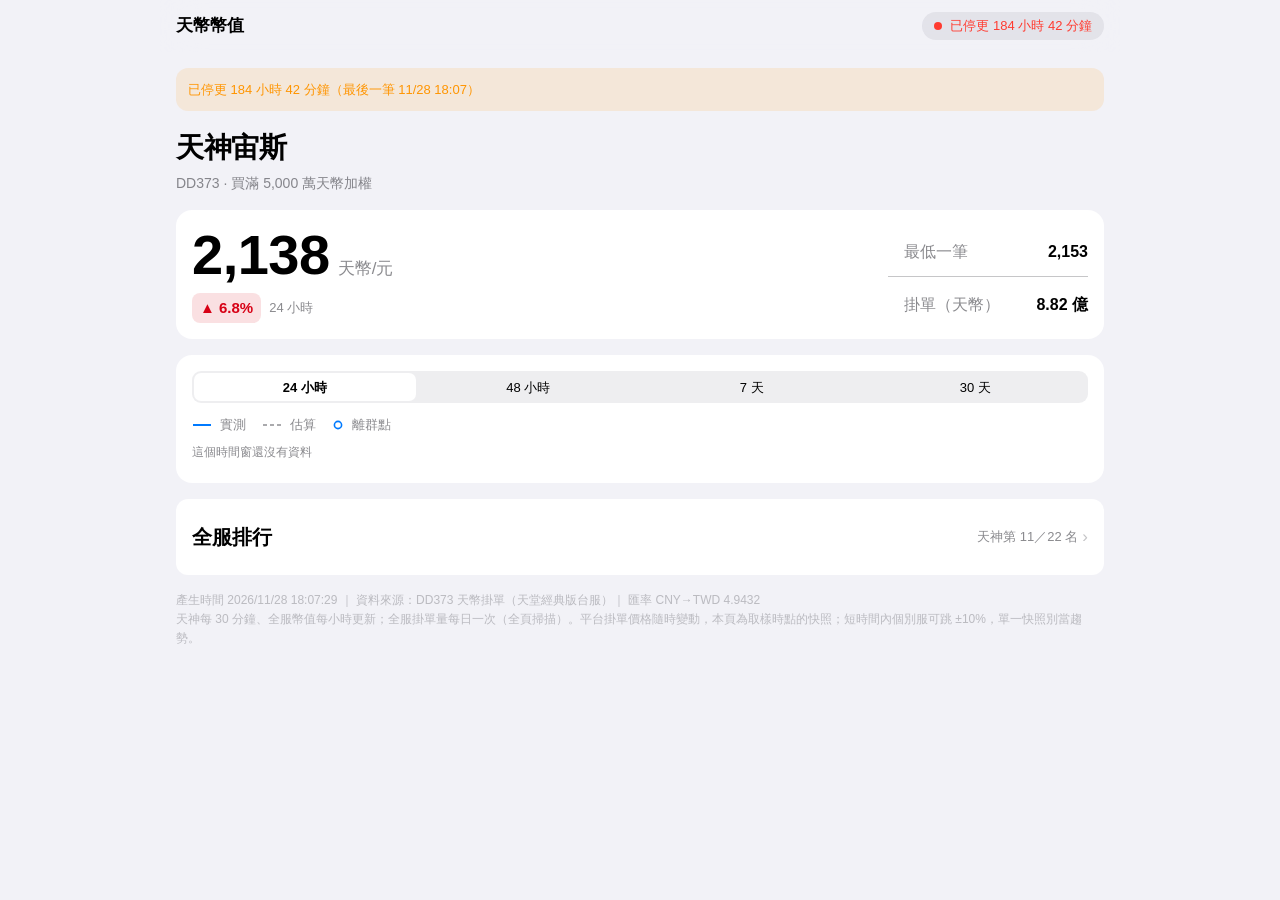
==== commit c8fb578d: "update 2026-11-28 18:07 幣價" ====
--- a/docs/index.html
+++ b/docs/index.html
@@ -381,7 +381,7 @@
 
 <nav class="nav">
   <span class="nav-t">天幣幣值</span>
-  <span class="capsule" data-fresh><span class="d"></span><span data-ts="1795858648" data-rel="1">0 分鐘前</span></span>
+  <span class="capsule" data-fresh><span class="d"></span><span data-ts="1795860449" data-rel="1">0 分鐘前</span></span>
 </nav>
 
 <div class="notice bad" id="stale-banner" hidden></div>
@@ -392,8 +392,8 @@
 
 <section class="card lg hero">
   <div class="hero-main">
-    <div class="hero-n"><b>2,141</b><span>天幣/元</span></div>
-    <div class="hero-chg"><span class="chg-pill up">▲ 7.0%</span><span class="chg-when">24 小時</span></div>
+    <div class="hero-n"><b>2,138</b><span>天幣/元</span></div>
+    <div class="hero-chg"><span class="chg-pill up">▲ 6.8%</span><span class="chg-when">24 小時</span></div>
   </div>
   <div class="hero-list">
     <div class="hero-row"><span class="hl" data-tip="全部掛單裡最便宜的一筆，小額才買得到這個價">最低一筆</span><span class="hv">2,153</span></div>
@@ -427,15 +427,15 @@
 <section class="card">
   <details class="dsc">
     <summary><span>全服排行</span><span class="dsub">天神第 11／22 名</span></summary>
-    <div class="dbody glist"><div class="rrow me"><div class="rline1"><span class="rk">11</span><span class="nm">天神宙斯</span><span class="vw">2,141</span><span class="dl up">▲ 7.0%</span></div><div class="rline2">最低一筆 2,153 ・ <span data-tip="全部掛單的庫存總和。天神即時（每 30 分鐘）、其他服每日一次全頁掃描">掛單 8.82 億天幣</span></div></div><div class="rrow"><div class="rline1"><span class="rk">1</span><span class="nm">公牛克里特</span><span class="vw">2,562</span><span class="dl down">▼ 0.3%</span></div><div class="rline2">最低一筆 2,577 ・ <span data-tip="全部掛單的庫存總和。天神即時（每 30 分鐘）、其他服每日一次全頁掃描">掛單 6.68 億天幣</span></div></div><div class="rrow"><div class="rline1"><span class="rk">2</span><span class="nm">月亮女神阿緹蜜斯</span><span class="vw">2,558</span><span class="dl down">▼ 1.6%</span></div><div class="rline2">最低一筆 2,611 ・ <span data-tip="全部掛單的庫存總和。天神即時（每 30 分鐘）、其他服每日一次全頁掃描">掛單 6.94 億天幣</span></div></div><div class="rrow"><div class="rline1"><span class="rk">3</span><span class="nm">獅子涅墨亞</span><span class="vw">2,542</span><span class="dl down">▼ 1.0%</span></div><div class="rline2">最低一筆 2,546 ・ <span data-tip="全部掛單的庫存總和。天神即時（每 30 分鐘）、其他服每日一次全頁掃描">掛單 8.31 億天幣</span></div></div><div class="rrow"><div class="rline1"><span class="rk">4</span><span class="nm">美神維納斯</span><span class="vw">2,367</span><span class="dl up">▲ 0.4%</span></div><div class="rline2">最低一筆 2,367 ・ <span data-tip="全部掛單的庫存總和。天神即時（每 30 分鐘）、其他服每日一次全頁掃描">掛單 6.03 億天幣</span></div></div><div class="rrow"><div class="rline1"><span class="rk">5</span><span class="nm">水蛇許德拉</span><span class="vw">2,332</span><span class="dl up">▲ 0.8%</span></div><div class="rline2">最低一筆 2,332 ・ <span data-tip="全部掛單的庫存總和。天神即時（每 30 分鐘）、其他服每日一次全頁掃描">掛單 7.28 億天幣</span></div></div><div class="rrow"><div class="rline1"><span class="rk">6</span><span class="nm">飛馬珀伽索斯</span><span class="vw">2,299</span><span class="dl up">▲ 5.1%</span></div><div class="rline2">最低一筆 2,300 ・ <span data-tip="全部掛單的庫存總和。天神即時（每 30 分鐘）、其他服每日一次全頁掃描">掛單 19.34 億天幣</span></div></div><div class="rrow"><div class="rline1"><span class="rk">7</span><span class="nm">蛇髮女墨杜沙</span><span class="vw">2,278</span><span class="dl down">▼ 0.6%</span></div><div class="rline2">最低一筆 2,289 ・ <span data-tip="全部掛單的庫存總和。天神即時（每 30 分鐘）、其他服每日一次全頁掃描">掛單 4.23 億天幣</span></div></div><div class="rrow"><div class="rline1"><span class="rk">8</span><span class="nm">愛神邱比特</span><span class="vw">2,210</span><span class="dl up">▲ 0.3%</span></div><div class="rline2">最低一筆 2,210 ・ <span data-tip="全部掛單的庫存總和。天神即時（每 30 分鐘）、其他服每日一次全頁掃描">掛單 6.93 億天幣</span></div></div><div class="rrow"><div class="rline1"><span class="rk">9</span><span class="nm">勝利女神雅典娜</span><span class="vw">2,193</span><span class="dl down">▼ 9.9%</span></div><div class="rline2">最低一筆 2,248 ・ <span data-tip="全部掛單的庫存總和。天神即時（每 30 分鐘）、其他服每日一次全頁掃描">掛單 4.52 億天幣</span></div></div><div class="rrow"><div class="rline1"><span class="rk">10</span><span class="nm">海神波塞頓</span><span class="vw">2,186</span><span class="dl up">▲ 3.2%</span></div><div class="rline2">最低一筆 2,187 ・ <span data-tip="全部掛單的庫存總和。天神即時（每 30 分鐘）、其他服每日一次全頁掃描">掛單 7.33 億天幣</span></div></div><div class="rrow"><div class="rline1"><span class="rk">12</span><span class="nm">獨眼巨人庫克羅普斯</span><span class="vw">2,127</span><span class="dl up">▲ 0.6%</span></div><div class="rline2">最低一筆 2,130 ・ <span data-tip="全部掛單的庫存總和。天神即時（每 30 分鐘）、其他服每日一次全頁掃描">掛單 7.80 億天幣</span></div></div><div class="rrow"><div class="rline1"><span class="rk">13</span><span class="nm">地獄犬刻耳柏洛斯</span><span class="vw">2,059</span><span class="dl down">▼ 8.0%</span></div><div class="rline2">最低一筆 2,248 ・ <span data-tip="全部掛單的庫存總和。天神即時（每 30 分鐘）、其他服每日一次全頁掃描">掛單 7.89 億天幣</span></div></div><div class="rrow"><div class="rline1"><span class="rk">14</span><span class="nm">收獲女神蒂蜜特</span><span class="vw">2,044</span><span class="dl up">▲ 1.5%</span></div><div class="rline2">最低一筆 2,045 ・ <span data-tip="全部掛單的庫存總和。天神即時（每 30 分鐘）、其他服每日一次全頁掃描">掛單 10.17 億天幣</span></div></div><div class="rrow"><div class="rline1"><span class="rk">15</span><span class="nm">泰坦女神瑞亞</span><span class="vw">2,036</span><span class="dl up">▲ 2.1%</span></div><div class="rline2">最低一筆 2,038 ・ <span data-tip="全部掛單的庫存總和。天神即時（每 30 分鐘）、其他服每日一次全頁掃描">掛單 6.56 億天幣</span></div></div><div class="rrow"><div class="rline1"><span class="rk">16</span><span class="nm">火神赫發斯特斯</span><span class="vw">2,033</span><span class="dl up">▲ 0.9%</span></div><div class="rline2">最低一筆 2,043 ・ <span data-tip="全部掛單的庫存總和。天神即時（每 30 分鐘）、其他服每日一次全頁掃描">掛單 10.40 億天幣</span></div></div><div class="rrow"><div class="rline1"><span class="rk">17</span><span class="nm">冥王黑帝斯</span><span class="vw">2,026</span><span class="dl up">▲ 3.4%</span></div><div class="rline2">最低一筆 2,026 ・ <span data-tip="全部掛單的庫存總和。天神即時（每 30 分鐘）、其他服每日一次全頁掃描">掛單 7.46 億天幣</span></div></div><div class="rrow"><div class="rline1"><span class="rk">18</span><span class="nm">半人馬涅索斯</span><span class="vw">2,019</span><span class="dl up">▲ 1.8%</span></div><div class="rline2">最低一筆 2,023 ・ <span data-tip="全部掛單的庫存總和。天神即時（每 30 分鐘）、其他服每日一次全頁掃描">掛單 4.80 億天幣</span></div></div><div class="rrow"><div class="rline1"><span class="rk">19</span><span class="nm">牛人彌諾陶洛斯</span><span class="vw">1,948</span><span class="dl down">▼ 6.3%</span></div><div class="rline2">最低一筆 2,038 ・ <span data-tip="全部掛單的庫存總和。天神即時（每 30 分鐘）、其他服每日一次全頁掃描">掛單 6.02 億天幣</span></div></div><div class="rrow"><div class="rline1"><span class="rk">20</span><span class="nm">戰神馬爾斯</span><span class="vw">1,848</span><span class="dl down">▼ 6.9%</span></div><div class="rline2">最低一筆 1,848 ・ <span data-tip="全部掛單的庫存總和。天神即時（每 30 分鐘）、其他服每日一次全頁掃描">掛單 5.35 億天幣</span></div></div><div class="rrow"><div class="rline1"><span class="rk">21</span><span class="nm">天后海拉</span><span class="vw">1,840</span><span class="dl up">▲ 1.5%</span></div><div class="rline2">最低一筆 1,840 ・ <span data-tip="全部掛單的庫存總和。天神即時（每 30 分鐘）、其他服每日一次全頁掃描">掛單 6.66 億天幣</span></div></div><div class="rrow"><div class="rline1"><span class="rk">22</span><span class="nm">太陽神阿波羅</span><span class="vw">1,729</span><span class="dl down">▼ 5.2%</span></div><div class="rline2">最低一筆 1,729 ・ <span data-tip="全部掛單的庫存總和。天神即時（每 30 分鐘）、其他服每日一次全頁掃描">掛單 16.71 億天幣</span></div></div></div>
+    <div class="dbody glist"><div class="rrow me"><div class="rline1"><span class="rk">11</span><span class="nm">天神宙斯</span><span class="vw">2,138</span><span class="dl up">▲ 6.8%</span></div><div class="rline2">最低一筆 2,153 ・ <span data-tip="全部掛單的庫存總和。天神即時（每 30 分鐘）、其他服每日一次全頁掃描">掛單 8.82 億天幣</span></div></div><div class="rrow"><div class="rline1"><span class="rk">1</span><span class="nm">公牛克里特</span><span class="vw">2,562</span><span class="dl down">▼ 0.3%</span></div><div class="rline2">最低一筆 2,577 ・ <span data-tip="全部掛單的庫存總和。天神即時（每 30 分鐘）、其他服每日一次全頁掃描">掛單 6.68 億天幣</span></div></div><div class="rrow"><div class="rline1"><span class="rk">2</span><span class="nm">月亮女神阿緹蜜斯</span><span class="vw">2,558</span><span class="dl down">▼ 1.6%</span></div><div class="rline2">最低一筆 2,611 ・ <span data-tip="全部掛單的庫存總和。天神即時（每 30 分鐘）、其他服每日一次全頁掃描">掛單 6.94 億天幣</span></div></div><div class="rrow"><div class="rline1"><span class="rk">3</span><span class="nm">獅子涅墨亞</span><span class="vw">2,542</span><span class="dl down">▼ 1.0%</span></div><div class="rline2">最低一筆 2,546 ・ <span data-tip="全部掛單的庫存總和。天神即時（每 30 分鐘）、其他服每日一次全頁掃描">掛單 8.31 億天幣</span></div></div><div class="rrow"><div class="rline1"><span class="rk">4</span><span class="nm">美神維納斯</span><span class="vw">2,367</span><span class="dl up">▲ 0.4%</span></div><div class="rline2">最低一筆 2,367 ・ <span data-tip="全部掛單的庫存總和。天神即時（每 30 分鐘）、其他服每日一次全頁掃描">掛單 6.03 億天幣</span></div></div><div class="rrow"><div class="rline1"><span class="rk">5</span><span class="nm">水蛇許德拉</span><span class="vw">2,332</span><span class="dl up">▲ 0.8%</span></div><div class="rline2">最低一筆 2,332 ・ <span data-tip="全部掛單的庫存總和。天神即時（每 30 分鐘）、其他服每日一次全頁掃描">掛單 7.28 億天幣</span></div></div><div class="rrow"><div class="rline1"><span class="rk">6</span><span class="nm">飛馬珀伽索斯</span><span class="vw">2,299</span><span class="dl up">▲ 5.1%</span></div><div class="rline2">最低一筆 2,300 ・ <span data-tip="全部掛單的庫存總和。天神即時（每 30 分鐘）、其他服每日一次全頁掃描">掛單 19.34 億天幣</span></div></div><div class="rrow"><div class="rline1"><span class="rk">7</span><span class="nm">蛇髮女墨杜沙</span><span class="vw">2,278</span><span class="dl down">▼ 0.6%</span></div><div class="rline2">最低一筆 2,289 ・ <span data-tip="全部掛單的庫存總和。天神即時（每 30 分鐘）、其他服每日一次全頁掃描">掛單 4.23 億天幣</span></div></div><div class="rrow"><div class="rline1"><span class="rk">8</span><span class="nm">愛神邱比特</span><span class="vw">2,210</span><span class="dl up">▲ 0.3%</span></div><div class="rline2">最低一筆 2,210 ・ <span data-tip="全部掛單的庫存總和。天神即時（每 30 分鐘）、其他服每日一次全頁掃描">掛單 6.93 億天幣</span></div></div><div class="rrow"><div class="rline1"><span class="rk">9</span><span class="nm">勝利女神雅典娜</span><span class="vw">2,193</span><span class="dl down">▼ 9.9%</span></div><div class="rline2">最低一筆 2,248 ・ <span data-tip="全部掛單的庫存總和。天神即時（每 30 分鐘）、其他服每日一次全頁掃描">掛單 4.52 億天幣</span></div></div><div class="rrow"><div class="rline1"><span class="rk">10</span><span class="nm">海神波塞頓</span><span class="vw">2,186</span><span class="dl up">▲ 3.2%</span></div><div class="rline2">最低一筆 2,187 ・ <span data-tip="全部掛單的庫存總和。天神即時（每 30 分鐘）、其他服每日一次全頁掃描">掛單 7.33 億天幣</span></div></div><div class="rrow"><div class="rline1"><span class="rk">12</span><span class="nm">獨眼巨人庫克羅普斯</span><span class="vw">2,127</span><span class="dl up">▲ 0.6%</span></div><div class="rline2">最低一筆 2,130 ・ <span data-tip="全部掛單的庫存總和。天神即時（每 30 分鐘）、其他服每日一次全頁掃描">掛單 7.80 億天幣</span></div></div><div class="rrow"><div class="rline1"><span class="rk">13</span><span class="nm">地獄犬刻耳柏洛斯</span><span class="vw">2,059</span><span class="dl down">▼ 8.0%</span></div><div class="rline2">最低一筆 2,248 ・ <span data-tip="全部掛單的庫存總和。天神即時（每 30 分鐘）、其他服每日一次全頁掃描">掛單 7.89 億天幣</span></div></div><div class="rrow"><div class="rline1"><span class="rk">14</span><span class="nm">收獲女神蒂蜜特</span><span class="vw">2,044</span><span class="dl up">▲ 1.5%</span></div><div class="rline2">最低一筆 2,045 ・ <span data-tip="全部掛單的庫存總和。天神即時（每 30 分鐘）、其他服每日一次全頁掃描">掛單 10.17 億天幣</span></div></div><div class="rrow"><div class="rline1"><span class="rk">15</span><span class="nm">泰坦女神瑞亞</span><span class="vw">2,036</span><span class="dl up">▲ 2.1%</span></div><div class="rline2">最低一筆 2,038 ・ <span data-tip="全部掛單的庫存總和。天神即時（每 30 分鐘）、其他服每日一次全頁掃描">掛單 6.56 億天幣</span></div></div><div class="rrow"><div class="rline1"><span class="rk">16</span><span class="nm">火神赫發斯特斯</span><span class="vw">2,033</span><span class="dl up">▲ 0.9%</span></div><div class="rline2">最低一筆 2,043 ・ <span data-tip="全部掛單的庫存總和。天神即時（每 30 分鐘）、其他服每日一次全頁掃描">掛單 10.40 億天幣</span></div></div><div class="rrow"><div class="rline1"><span class="rk">17</span><span class="nm">冥王黑帝斯</span><span class="vw">2,026</span><span class="dl up">▲ 3.4%</span></div><div class="rline2">最低一筆 2,026 ・ <span data-tip="全部掛單的庫存總和。天神即時（每 30 分鐘）、其他服每日一次全頁掃描">掛單 7.46 億天幣</span></div></div><div class="rrow"><div class="rline1"><span class="rk">18</span><span class="nm">半人馬涅索斯</span><span class="vw">2,019</span><span class="dl up">▲ 1.8%</span></div><div class="rline2">最低一筆 2,023 ・ <span data-tip="全部掛單的庫存總和。天神即時（每 30 分鐘）、其他服每日一次全頁掃描">掛單 4.80 億天幣</span></div></div><div class="rrow"><div class="rline1"><span class="rk">19</span><span class="nm">牛人彌諾陶洛斯</span><span class="vw">1,948</span><span class="dl down">▼ 6.3%</span></div><div class="rline2">最低一筆 2,038 ・ <span data-tip="全部掛單的庫存總和。天神即時（每 30 分鐘）、其他服每日一次全頁掃描">掛單 6.02 億天幣</span></div></div><div class="rrow"><div class="rline1"><span class="rk">20</span><span class="nm">戰神馬爾斯</span><span class="vw">1,848</span><span class="dl down">▼ 6.9%</span></div><div class="rline2">最低一筆 1,848 ・ <span data-tip="全部掛單的庫存總和。天神即時（每 30 分鐘）、其他服每日一次全頁掃描">掛單 5.35 億天幣</span></div></div><div class="rrow"><div class="rline1"><span class="rk">21</span><span class="nm">天后海拉</span><span class="vw">1,840</span><span class="dl up">▲ 1.5%</span></div><div class="rline2">最低一筆 1,840 ・ <span data-tip="全部掛單的庫存總和。天神即時（每 30 分鐘）、其他服每日一次全頁掃描">掛單 6.66 億天幣</span></div></div><div class="rrow"><div class="rline1"><span class="rk">22</span><span class="nm">太陽神阿波羅</span><span class="vw">1,729</span><span class="dl down">▼ 5.2%</span></div><div class="rline2">最低一筆 1,729 ・ <span data-tip="全部掛單的庫存總和。天神即時（每 30 分鐘）、其他服每日一次全頁掃描">掛單 16.71 億天幣</span></div></div></div>
   </details>
 </section>
 <footer>
-  產生時間 2026/11/28 17:37:28 ｜ 資料來源：DD373 天幣掛單（天堂經典版台服）｜ 匯率 CNY→TWD 4.9432<br>
+  產生時間 2026/11/28 18:07:29 ｜ 資料來源：DD373 天幣掛單（天堂經典版台服）｜ 匯率 CNY→TWD 4.9432<br>
   天神每 30 分鐘、全服幣值每小時更新；全服掛單量每日一次（全頁掃描）。平台掛單價格隨時變動，本頁為取樣時點的快照；短時間內個別服可跳 ±10%，單一快照別當趨勢。
 </footer>
-<script type="application/json" id="chart-data">{"now":1795858648,"r":0.99976,"real":[[1793183100,1540.4,1540.4,0,null],[1793186460,1561.2,1561.2,0,null],[1793190240,1556.2,1556.2,0,null],[1793193960,1565.7,1565.7,0,null],[1793197320,1577.3,1577.3,0,null],[1793200920,1584.8,1584.8,0,null],[1793204640,1567.6,1567.6,0,null],[1793208240,1567.6,1567.6,0,null],[1793211780,1558.5,1558.5,0,null],[1793215560,1560.8,1560.8,0,null],[1793219040,1560.8,1560.8,0,null],[1793222460,1560.8,1560.8,0,null],[1793226300,1577.9,1577.9,0,null],[1793229960,1577.9,1577.9,0,null],[1793233320,1577.9,1577.9,0,null],[1793237100,1593.1,1593.1,0,null],[1793240460,1583.8,1583.8,0,null],[1793244060,1587.6,1587.6,0,null],[1793247780,1589.9,1589.9,0,null],[1793251320,1589.0,1589.0,0,null],[1793255100,1584.0,1584.0,0,null],[1793258520,1587.7,1587.7,0,null],[1793262060,1592.8,1592.8,0,null],[1793265900,1596.3,1596.3,0,null],[1793269440,1596.3,1596.3,0,null],[1793273160,1595.6,1595.6,0,null],[1793276700,1596.2,1596.2,0,null],[1793280360,1589.1,1589.1,0,null],[1793283720,1572.3,1572.3,0,null],[1793287380,1565.8,1565.8,0,null],[1793291040,1566.7,1566.7,0,null],[1793294520,1562.5,1562.5,0,null],[1793298300,1549.8,1549.8,0,null],[1793302020,1550.0,1550.0,0,null],[1793305500,1550.0,1550.0,0,null],[1793309100,1550.0,1550.0,0,null],[1793312640,1543.3,1543.3,0,null],[1793316120,1543.3,1543.3,0,null],[1793319780,1543.3,1543.3,0,null],[1793323320,1551.7,1551.7,0,null],[1793327160,1554.5,1554.5,0,null],[1793330640,1553.4,1553.4,0,null],[1793334060,1554.1,1554.1,0,null],[1793337840,1571.0,1571.0,0,null],[1793341260,1574.6,1574.6,0,null],[1793345100,1552.5,1552.5,0,null],[1793348640,1549.9,1549.9,0,null],[1793352360,1567.2,1567.2,0,null],[1793355900,1552.7,1552.7,0,null],[1793359380,1547.2,1547.2,0,null],[1793363220,1546.6,1546.6,0,null],[1793366700,1546.6,1546.6,0,null],[1793370180,1546.6,1546.6,0,null],[1793373900,1546.7,1546.7,0,null],[1793377500,1547.9,1547.9,0,null],[1793381100,1546.6,1546.6,0,null],[1793384700,1546.7,1546.7,0,null],[1793388060,1546.7,1546.7,0,null],[1793391900,1546.7,1546.7,0,null],[1793395560,1546.7,1546.7,0,null],[1793398980,1546.7,1546.7,0,null],[1793402520,1548.3,1548.3,0,null],[1793406300,1549.0,1549.0,0,null],[1793409900,1538.0,1538.0,0,null],[1793413560,1538.1,1538.1,0,null],[1793417160,1538.0,1538.0,0,null],[1793420640,1537.8,1537.8,0,null],[1793424060,1542.2,1542.2,0,null],[1793427960,1544.7,1544.7,0,null],[1793431500,1514.8,1514.8,0,null],[1793434980,1514.8,1514.8,0,null],[1793438460,1510.8,1510.8,0,null],[1793442240,1506.3,1506.3,0,null],[1793445720,1503.1,1503.1,0,null],[1793449320,1507.9,1507.9,0,null],[1793453160,1516.4,1516.4,0,null],[1793456700,1523.1,1523.1,0,null],[1793460360,1523.1,1523.1,0,null],[1793463660,1497.2,1497.2,0,null],[1793467440,1498.5,1498.5,0,null],[1793470980,1498.5,1498.5,0,null],[1793474580,1499.2,1499.2,0,null],[1793478420,1499.2,1499.2,0,null],[1793481900,1497.3,1497.3,0,null],[1793485380,1497.3,1497.3,0,null],[1793489100,1497.3,1497.3,0,null],[1793492640,1497.3,1497.3,0,null],[1793496060,1497.7,1497.7,0,null],[1793499900,1515.3,1515.3,0,null],[1793503260,1516.7,1516.7,0,null],[1793506920,1519.0,1519.0,0,null],[1793510460,1521.7,1521.7,0,null],[1793514060,1530.8,1530.8,0,null],[1793517720,1541.8,1541.8,0,null],[1793521380,1546.6,1546.6,0,null],[1793524920,1554.8,1554.8,0,null],[1793528580,1564.3,1564.3,0,null],[1793532300,1561.4,1561.4,0,null],[1793535780,1561.4,1561.4,0,null],[1793539560,1571.2,1571.2,0,null],[1793542980,1563.7,1563.7,0,null],[1793546580,1565.0,1565.0,0,null],[1793550300,1550.2,1550.2,0,null],[1793553720,1542.3,1542.3,0,null],[1793557500,1539.4,1539.4,0,null],[1793561100,1541.1,1541.1,0,null],[1793564580,1541.1,1541.1,0,null],[1793568300,1541.1,1541.1,0,null],[1793571840,1541.1,1541.1,0,null],[1793575500,1545.2,1545.2,0,null],[1793578920,1543.7,1543.7,0,null],[1793582520,1551.4,1551.4,0,null],[1793586120,1556.5,1556.5,0,null],[1793590020,1544.4,1544.4,0,null],[1793593260,1546.7,1546.7,0,null],[1793597160,1519.7,1519.7,0,null],[1793600700,1534.9,1534.9,0,null],[1793604300,1539.6,1539.6,0,null],[1793607840,1551.9,1551.9,0,null],[1793611560,1547.3,1547.3,0,null],[1793615100,1536.8,1536.8,0,null],[1793618640,1535.0,1535.0,0,null],[1793622120,1555.2,1555.2,0,null],[1793625960,1558.3,1558.3,0,null],[1793629260,1550.9,1550.9,0,null],[1793633040,1550.4,1550.4,0,null],[1793636700,1534.7,1534.7,0,null],[1793640360,1535.6,1535.6,0,null],[1793643720,1526.4,1526.4,0,null],[1793647440,1522.7,1522.7,0,null],[1793651040,1522.7,1522.7,0,null],[1793654700,1522.7,1522.7,0,null],[1793658120,1519.5,1519.5,0,null],[1793661840,1525.2,1525.2,0,null],[1793665320,1523.5,1523.5,0,null],[1793669160,1535.6,1535.6,0,null],[1793672520,1535.4,1535.4,0,null],[1793676240,1537.1,1537.1,0,null],[1793679720,1539.3,1539.3,0,null],[1793683440,1540.5,1540.5,0,null],[1793687160,1541.5,1541.5,0,null],[1793690760,1537.4,1537.4,0,null],[1793694120,1541.1,1541.1,0,null],[1793697840,1540.4,1540.4,0,null],[1793701260,1540.4,1540.4,0,null],[1793705160,1526.9,1526.9,0,null],[1793708580,1520.8,1520.8,0,null],[1793712300,1535.1,1535.1,0,null],[1793715720,1497.9,1497.9,0,null],[1793719560,1497.4,1497.4,0,null],[1793723040,1499.8,1499.8,0,null],[1793726460,1500.4,1500.4,0,null],[1793730180,1499.8,1499.8,0,null],[1793733780,1493.9,1493.9,0,null],[1793737260,1493.0,1493.0,0,null],[1793741220,1493.0,1493.0,0,null],[1793744520,1493.0,1493.0,0,null],[1793748300,1493.0,1493.0,0,null],[1793751900,1493.0,1493.0,0,null],[1793755560,1506.1,1506.1,0,null],[1793758920,1511.9,1511.9,0,null],[1793762520,1520.0,1520.0,0,null],[1793766360,1514.3,1514.3,0,null],[1793769840,1528.4,1528.4,0,null],[1793773260,1533.6,1533.6,0,null],[1793777160,1541.7,1541.7,0,null],[1793780580,1542.8,1542.8,0,null],[1793784180,1548.4,1548.4,0,null],[1793788020,1564.3,1564.3,0,null],[1793791500,1563.7,1563.7,0,null],[1793795040,1577.0,1577.0,0,null],[1793798520,1591.7,1591.7,0,null],[1793802240,1579.6,1579.6,0,null],[1793805780,1582.8,1582.8,0,null],[1793809560,1578.7,1578.7,0,null],[1793813160,1569.1,1569.1,0,null],[1793816700,1569.1,1569.1,0,null],[1793820060,1569.4,1569.4,0,null],[1793823900,1569.4,1569.4,0,null],[1793827380,1569.4,1569.4,0,null],[1793830980,1569.4,1569.4,0,null],[1793834700,1570.7,1570.7,0,null],[1793838240,1570.7,1570.7,0,null],[1793841720,1563.8,1563.8,0,null],[1793845560,1565.7,1565.7,0,null],[1793848980,1570.2,1570.2,0,null],[1793852760,1572.8,1572.8,0,null],[1793856180,1578.1,1578.1,0,null],[1793859840,1583.1,1583.1,0,null],[1793863500,1590.0,1590.0,0,null],[1793867160,1592.1,1592.1,0,null],[1793870760,1597.9,1597.9,0,null],[1793874360,1599.3,1599.3,0,null],[1793877960,1610.8,1610.8,0,null],[1793881440,1612.9,1612.9,0,null],[1793885040,1615.7,1615.7,0,null],[1793888640,1616.6,1616.6,0,null],[1793892240,1618.7,1618.7,0,null],[1793895720,1628.3,1628.3,0,null],[1793899440,1628.9,1628.9,0,null],[1793902860,1628.9,1628.9,0,null],[1793906580,1628.5,1628.5,0,null],[1793910300,1628.6,1628.6,0,null],[1793913960,1629.2,1629.2,0,null],[1793917260,1629.2,1629.2,0,null],[1793921040,1631.6,1631.6,0,null],[1793924760,1632.1,1632.1,0,null],[1793928300,1628.3,1628.3,0,null],[1793931960,1636.6,1636.6,0,null],[1793935260,1641.3,1641.3,0,null],[1793939040,1643.8,1643.8,0,null],[1793942460,1650.5,1650.5,0,null],[1793946180,1671.4,1671.4,0,null],[1793949900,1663.0,1663.0,0,null],[1793953500,1686.7,1686.7,0,null],[1793956980,1689.2,1689.2,0,null],[1793960520,1649.3,1649.3,0,null],[1793964060,1645.7,1645.7,0,null],[1793967960,1655.2,1655.2,0,null],[1793971620,1662.3,1662.3,0,null],[1793974920,1631.8,1631.8,0,null],[1793978580,1630.9,1630.9,0,null],[1793982240,1626.3,1626.3,0,null],[1793985960,1624.5,1624.5,0,null],[1793989320,1624.5,1624.5,0,null],[1793993040,1613.9,1613.9,0,null],[1793996700,1613.2,1613.2,0,null],[1794000240,1613.2,1613.2,0,null],[1794004020,1613.2,1613.2,0,null],[1794007320,1613.2,1613.2,0,null],[1794010980,1613.2,1674.4,1,null],[1794014640,1613.2,1656.0,1,null],[1794018120,1609.8,1609.8,0,null],[1794021960,1607.2,1607.2,0,null],[1794025320,1612.1,1612.1,0,null],[1794029220,1612.8,1612.8,0,null],[1794032520,1612.8,1612.8,0,null],[1794036180,1599.2,1599.2,0,null],[1794039780,1599.1,1599.1,0,null],[1794043440,1612.6,1612.6,0,null],[1794046920,1603.2,1603.2,0,null],[1794050460,1601.1,1601.1,0,null],[1794054240,1606.4,1606.4,0,null],[1794057840,1613.1,1613.1,0,null],[1794061500,1587.1,1587.1,0,null],[1794065100,1572.2,1572.2,0,null],[1794068520,1580.4,1580.4,0,null],[1794072060,1555.3,1555.3,0,null],[1794075840,1552.1,1552.1,0,null],[1794079320,1554.0,1554.0,0,null],[1794083100,1554.0,1554.0,0,null],[1794086760,1544.5,1544.5,0,null],[1794090180,1544.5,1544.5,0,null],[1794093720,1545.0,1545.0,0,null],[1794097320,1556.7,1556.7,0,null],[1794100860,1555.8,1555.8,0,null],[1794104520,1561.0,1561.0,0,null],[1794108300,1562.5,1562.5,0,null],[1794109320,1561.0,1561.0,0,184420],[1794109920,1561.0,1561.0,0,184420],[1794110820,1562.5,1562.5,0,186520],[1794111720,1563.5,1563.5,0,187520],[1794111900,1563.5,1563.5,0,187520],[1794112620,1563.7,1563.7,0,187720],[1794113520,1566.3,1566.3,0,188273],[1794114420,1570.1,1570.1,0,190173],[1794115320,1575.6,1575.6,0,193044],[1794115440,1575.6,1575.6,0,193044],[1794116220,1576.4,1576.4,0,193792],[1794117120,1576.5,1576.5,0,235792],[1794118020,1576.6,1576.6,0,235912],[1794118920,1576.6,1576.6,0,235912],[1794119160,1576.4,1576.4,0,235512],[1794119820,1576.3,1576.3,0,235392],[1794120720,1578.4,1578.4,0,237749],[1794121620,1582.0,1582.0,0,236522],[1794122520,1596.5,1596.5,0,237580],[1794122580,1596.5,1596.5,0,237580],[1794123420,1607.2,1607.2,0,237580],[1794124320,1609.2,1609.2,0,237900],[1794125220,1609.2,1609.2,0,237900],[1794126060,1621.4,1621.4,0,232250],[1794126120,1621.4,1621.4,0,232250],[1794127020,1623.1,1623.1,0,231922],[1794127920,1623.1,1623.1,0,231922],[1794128820,1623.1,1623.1,0,231922],[1794129720,1624.2,1624.2,0,226002],[1794129960,1624.2,1624.2,0,226002],[1794130620,1623.2,1623.2,0,225602],[1794131520,1626.8,1626.8,0,227206],[1794132420,1626.8,1626.8,0,227206],[1794133320,1629.4,1629.4,0,227206],[1794133380,1629.4,1629.4,0,227206],[1794134220,1630.7,1630.7,0,228961],[1794135120,1634.1,1634.1,0,232226],[1794136020,1632.4,1632.4,0,230864],[1794136920,1630.7,1630.7,0,228846],[1794137100,1635.3,1635.3,0,230446],[1794137820,1639.2,1639.2,0,231196],[1794138720,1641.6,1641.6,0,231196],[1794139620,1644.8,1644.8,0,231545],[1794140520,1641.3,1641.3,0,230695],[1794140640,1641.3,1641.3,0,230695],[1794141420,1636.1,1636.1,0,228985],[1794142320,1636.3,1636.3,0,229761],[1794143220,1635.8,1635.8,0,229238],[1794144120,1640.6,1640.6,0,230878],[1794144240,1640.6,1640.6,0,230878],[1794145020,1641.4,1641.4,0,235229],[1794145920,1639.0,1639.0,0,235494],[1794146820,1639.0,1639.0,0,237742],[1794147720,1633.9,1633.9,0,232991],[1794148620,1633.9,1633.9,0,232991],[1794149520,1633.9,1633.9,0,232991],[1794150420,1634.3,1634.3,0,232382],[1794151320,1634.3,1634.3,0,232682],[1794151560,1634.3,1634.3,0,232682],[1794152220,1641.8,1641.8,0,233434],[1794153120,1638.3,1638.3,0,231746],[1794154020,1656.0,1656.0,0,231946],[1794154920,1643.4,1643.4,0,228566],[1794155100,1643.4,1643.4,0,228566],[1794155820,1644.2,1644.2,0,227106],[1794156720,1644.2,1644.2,0,227116],[1794157620,1644.3,1644.3,0,184116],[1794158520,1643.6,1643.6,0,225901],[1794158760,1643.6,1643.6,0,225901],[1794159420,1643.6,1643.6,0,225901],[1794160320,1639.5,1639.5,0,224511],[1794161220,1639.5,1639.5,0,224511],[1794162120,1642.9,1642.9,0,226011],[1794162360,1640.4,1640.4,0,225101],[1794163020,1638.3,1638.3,0,224572],[1794163920,1638.3,1638.3,0,224572],[1794164820,1638.3,1638.3,0,224572],[1794165720,1638.3,1638.3,0,224572],[1794165780,1638.3,1638.3,0,224572],[1794166620,1638.3,1638.3,0,224572],[1794167520,1638.3,1638.3,0,224572],[1794168420,1633.9,1633.9,0,223072],[1794169320,1633.9,1633.9,0,223072],[1794169380,1633.9,1633.9,0,223072],[1794170220,1633.9,1633.9,0,223072],[1794171120,1633.9,1633.9,0,223072],[1794172020,1633.9,1633.9,0,223072],[1794172920,1633.9,1633.9,0,223072],[1794172980,1633.9,1633.9,0,223072],[1794173820,1633.9,1633.9,0,223072],[1794174720,1633.9,1633.9,0,223072],[1794175620,1633.9,1633.9,0,223072],[1794176520,1633.9,1633.9,0,223072],[1794176700,1633.9,1633.9,0,223072],[1794177420,1633.9,1633.9,0,223072],[1794178320,1633.9,1633.9,0,223072],[1794179220,1633.9,1633.9,0,223072],[1794180120,1635.1,1635.1,0,223072],[1794180240,1635.1,1635.1,0,223072],[1794181020,1635.1,1635.1,0,223072],[1794181920,1635.1,1635.1,0,223072],[1794182820,1635.1,1635.1,0,223072],[1794183660,1635.1,1635.1,0,223072],[1794183720,1635.1,1635.1,0,223072],[1794184620,1635.1,1635.1,0,223072],[1794185520,1640.0,1640.0,0,224462],[1794186420,1640.0,1640.0,0,226262],[1794187260,1643.3,1643.3,0,226702],[1794187320,1643.3,1643.3,0,228702],[1794188220,1643.3,1643.3,0,228702],[1794189120,1643.3,1643.3,0,228702],[1794190020,1644.7,1644.7,0,228782],[1794190920,1647.8,1647.8,0,229182],[1794191040,1647.8,1647.8,0,229182],[1794191820,1647.8,1647.8,0,229182],[1794192720,1647.8,1647.8,0,229182],[1794193620,1647.8,1647.8,0,229182],[1794194520,1647.8,1647.8,0,229182],[1794194820,1647.8,1647.8,0,229182],[1794195420,1650.5,1650.5,0,229662],[1794196320,1653.5,1653.5,0,230042],[1794197220,1653.5,1653.5,0,230042],[1794198120,1653.5,1653.5,0,230042],[1794198240,1653.5,1653.5,0,230042],[1794199020,1650.5,1650.5,0,224162],[1794199920,1642.7,1642.7,0,233162],[1794200820,1644.6,1644.6,0,233921],[1794201720,1645.0,1645.0,0,235040],[1794201840,1645.0,1645.0,0,235040],[1794202620,1649.9,1649.9,0,235521],[1794203520,1651.1,1651.1,0,235780],[1794204420,1651.3,1651.3,0,235210],[1794205320,1648.7,1648.7,0,234169],[1794205560,1648.7,1648.7,0,234169],[1794206220,1654.5,1654.5,0,235269],[1794207120,1655.1,1655.1,0,235309],[1794208020,1662.5,1662.5,0,236583],[1794208920,1663.2,1663.2,0,236812],[1794208980,1663.2,1663.2,0,236812],[1794209820,1664.8,1664.8,0,237112],[1794210720,1660.4,1660.4,0,235962],[1794211620,1664.0,1664.0,0,236097],[1794212520,1664.0,1664.0,0,236097],[1794212640,1664.0,1664.0,0,236117],[1794213420,1652.8,1652.8,0,232944],[1794214320,1652.8,1652.8,0,232944],[1794215220,1652.8,1652.8,0,232944],[1794216120,1652.8,1652.8,0,232944],[1794217020,1653.3,1653.3,0,235944],[1794217920,1656.2,1656.2,0,239324],[1794218820,1657.0,1657.0,0,239785],[1794219720,1657.0,1657.0,0,239785],[1794219960,1657.0,1657.0,0,239785],[1794220620,1657.3,1657.3,0,239785],[1794221520,1650.8,1650.8,0,238931],[1794222420,1654.5,1654.5,0,239641],[1794223320,1657.3,1657.3,0,240071],[1794224220,1658.5,1658.5,0,241571],[1794225120,1660.8,1660.8,0,242571],[1794226020,1661.7,1661.7,0,242611],[1794226920,1666.2,1666.2,0,241502],[1794226980,1666.2,1666.2,0,241502],[1794227820,1666.3,1666.3,0,241756],[1794228720,1666.7,1666.7,0,240497],[1794229620,1666.7,1666.7,0,240317],[1794230520,1641.8,1641.8,0,235813],[1794231420,1643.2,1643.2,0,236108],[1794232320,1643.2,1643.2,0,236248],[1794233220,1623.4,1623.4,0,230963],[1794234120,1623.4,1623.4,0,230963],[1794234180,1623.4,1623.4,0,230963],[1794235020,1623.4,1623.4,0,230963],[1794235920,1623.4,1623.4,0,224963],[1794236820,1623.4,1623.4,0,224963],[1794237720,1623.4,1623.4,0,224963],[1794237900,1623.4,1623.4,0,224963],[1794238620,1627.9,1627.9,0,225495],[1794239520,1629.4,1629.4,0,225670],[1794240420,1629.4,1629.4,0,225670],[1794241320,1628.0,1628.0,0,161506],[1794241380,1628.0,1628.0,0,161506],[1794242220,1628.0,1628.0,0,161506],[1794243120,1622.4,1622.4,0,160795],[1794244020,1621.2,1621.2,0,160814],[1794244920,1611.2,1611.2,0,159525],[1794245040,1611.2,1611.2,0,159525],[1794245820,1611.2,1611.2,0,159525],[1794246720,1621.3,1621.3,0,178825],[1794247620,1621.3,1621.3,0,168025],[1794248520,1618.4,1618.4,0,167482],[1794248760,1616.2,1616.2,0,167082],[1794249420,1618.4,1618.4,0,167482],[1794250320,1618.4,1618.4,0,168982],[1794251220,1618.1,1618.1,0,168917],[1794252060,1618.1,1618.1,0,168917],[1794252120,1618.1,1618.1,0,168917],[1794253020,1618.0,1618.0,0,167417],[1794253920,1618.0,1618.0,0,167897],[1794254820,1618.0,1618.0,0,167897],[1794255720,1618.0,1618.0,0,167897],[1794255960,1618.0,1618.0,0,167897],[1794256620,1618.0,1618.0,0,167897],[1794257520,1618.0,1618.0,0,167897],[1794258420,1618.0,1618.0,0,167897],[1794259320,1618.0,1618.0,0,167897],[1794259440,1618.0,1618.0,0,167897],[1794260220,1618.0,1618.0,0,167897],[1794261120,1618.0,1618.0,0,167897],[1794262020,1618.0,1618.0,0,167897],[1794262920,1618.0,1618.0,0,167897],[1794263820,1618.0,1618.0,0,167897],[1794264720,1618.0,1618.0,0,167897],[1794265620,1618.0,1618.0,0,167897],[1794266460,1619.4,1619.4,0,168147],[1794266520,1619.4,1619.4,0,168147],[1794267420,1619.4,1619.4,0,168147],[1794268320,1619.4,1619.4,0,168147],[1794269220,1619.4,1619.4,0,168147],[1794270060,1619.4,1619.4,0,168147],[1794270120,1619.4,1619.4,0,168147],[1794271020,1625.8,1625.8,0,168719],[1794271920,1616.9,1616.9,0,149419],[1794272820,1631.3,1631.3,0,151419],[1794273720,1623.1,1623.1,0,152287],[1794273780,1623.1,1623.1,0,152287],[1794274620,1623.1,1623.1,0,152287],[1794275520,1623.1,1623.1,0,152287],[1794276420,1621.6,1621.6,0,152187],[1794277320,1622.9,1622.9,0,152687],[1794277500,1622.9,1622.9,0,152687],[1794278220,1624.5,1624.5,0,153187],[1794279120,1632.0,1632.0,0,156187],[1794280020,1632.0,1632.0,0,156187],[1794280920,1632.3,1632.3,0,218657],[1794280980,1632.3,1632.3,0,218657],[1794281820,1632.3,1632.3,0,218657],[1794282720,1642.7,1642.7,0,220157],[1794283620,1642.7,1642.7,0,222954],[1794284520,1633.6,1633.6,0,218519],[1794284820,1633.6,1633.6,0,218222],[1794285420,1627.6,1627.6,0,213787],[1794286320,1627.6,1627.6,0,213787],[1794287220,1627.6,1627.6,0,171787],[1794288120,1626.9,1626.9,0,172187],[1794288240,1626.9,1626.9,0,172187],[1794289020,1621.2,1621.2,0,170187],[1794289920,1630.3,1630.3,0,173696],[1794290820,1630.4,1630.4,0,173978],[1794291720,1630.8,1630.8,0,175518],[1794291900,1630.8,1630.8,0,175518],[1794292620,1630.9,1630.9,0,176518],[1794293520,1630.9,1630.9,0,176518],[1794294420,1631.7,1631.7,0,177076],[1794295320,1619.3,1619.3,0,169887],[1794295620,1617.2,1617.2,0,169407],[1794296220,1636.4,1636.4,0,175599],[1794297120,1629.6,1629.6,0,178469],[1794298020,1615.6,1615.6,0,175277],[1794298920,1611.7,1611.7,0,176627],[1794299100,1611.7,1611.7,0,177127],[1794299820,1612.8,1612.8,0,177727],[1794300720,1612.8,1612.8,0,177727],[1794301620,1623.3,1623.3,0,188024],[1794302520,1623.3,1623.3,0,188165],[1794302820,1623.3,1623.3,0,188165],[1794303420,1623.4,1623.4,0,204868],[1794304320,1623.4,1623.4,0,205168],[1794305220,1618.9,1618.9,0,196468],[1794306120,1618.9,1618.9,0,196468],[1794306360,1618.9,1618.9,0,196468],[1794307020,1619.8,1619.8,0,197423],[1794307920,1620.6,1620.6,0,197864],[1794308820,1620.1,1620.1,0,197564],[1794309720,1620.1,1620.1,0,178164],[1794310620,1622.2,1622.2,0,179333],[1794311520,1622.7,1622.7,0,179036],[1794312420,1623.0,1623.0,0,179314],[1794313320,1625.5,1625.5,0,178576],[1794313500,1625.5,1625.5,0,178576],[1794314220,1625.8,1625.8,0,178963],[1794315120,1626.4,1626.4,0,179861],[1794316020,1626.5,1626.5,0,179861],[1794316920,1627.0,1627.0,0,179717],[1794317040,1627.0,1627.0,0,179717],[1794317820,1627.4,1627.4,0,179717],[1794318720,1628.0,1628.0,0,178877],[1794319620,1628.0,1628.0,0,174877],[1794320520,1628.0,1628.0,0,172052],[1794321420,1627.8,1627.8,0,171522],[1794322320,1628.2,1628.2,0,172080],[1794323220,1628.8,1628.8,0,162580],[1794324120,1630.1,1630.1,0,184505],[1794325020,1629.9,1629.9,0,184105],[1794325920,1629.9,1629.9,0,183645],[1794326820,1629.9,1629.9,0,183345],[1794327720,1628.8,1628.8,0,180607],[1794327840,1626.6,1626.6,0,179007],[1794328620,1615.2,1615.2,0,174588],[1794329520,1610.1,1610.1,0,173659],[1794330420,1606.9,1606.9,0,172957],[1794331320,1606.9,1606.9,0,172957],[1794331620,1606.9,1606.9,0,172957],[1794332220,1606.9,1606.9,0,172957],[1794333120,1606.9,1606.9,0,172697],[1794334020,1606.9,1606.9,0,172697],[1794334920,1606.9,1606.9,0,172697],[1794335040,1606.9,1606.9,0,172697],[1794335820,1606.9,1606.9,0,172697],[1794336720,1606.9,1606.9,0,172697],[1794337620,1606.9,1606.9,0,172697],[1794338520,1600.3,1600.3,0,172697],[1794338700,1600.3,1600.3,0,172697],[1794339420,1600.3,1600.3,0,172697],[1794340320,1600.3,1600.3,0,172697],[1794341220,1599.9,1599.9,0,172097],[1794342120,1599.9,1599.9,0,172097],[1794342360,1599.9,1599.9,0,172097],[1794343020,1599.9,1599.9,0,172097],[1794343920,1599.9,1599.9,0,172097],[1794344820,1599.9,1599.9,0,172097],[1794345720,1599.9,1599.9,0,172097],[1794345900,1599.2,1599.2,0,171982],[1794346620,1599.2,1599.2,0,171982],[1794347520,1599.2,1599.2,0,171982],[1794348420,1599.2,1599.2,0,171982],[1794349320,1599.2,1599.2,0,171982],[1794349380,1599.2,1599.2,0,171982],[1794350220,1599.2,1599.2,0,171982],[1794351120,1599.2,1599.2,0,172382],[1794352020,1599.2,1599.2,0,172382],[1794352920,1599.2,1599.2,0,172382],[1794353160,1599.2,1599.2,0,172382],[1794353820,1599.2,1599.2,0,172382],[1794354720,1598.5,1598.5,0,172282],[1794355620,1598.5,1598.5,0,172282],[1794356520,1598.5,1598.5,0,172282],[1794356580,1598.5,1598.5,0,172282],[1794357420,1575.3,1575.3,0,175282],[1794358320,1585.7,1585.7,0,176982],[1794359220,1623.2,1623.2,0,183592],[1794360120,1629.8,1629.8,0,184596],[1794360360,1629.8,1629.8,0,184596],[1794361020,1629.8,1629.8,0,164819],[1794361920,1630.1,1630.1,0,173219],[1794362820,1632.2,1632.2,0,171825],[1794363720,1632.9,1632.9,0,172110],[1794363960,1632.9,1632.9,0,172110],[1794364620,1633.1,1633.1,0,172110],[1794365520,1633.1,1633.1,0,171210],[1794366420,1641.4,1641.4,0,172323],[1794367320,1643.1,1643.1,0,172323],[1794367380,1643.1,1643.1,0,172323],[1794368220,1643.2,1643.2,0,171864],[1794369120,1643.2,1643.2,0,233564],[1794370020,1643.2,1643.2,0,230564],[1794370920,1643.4,1643.4,0,210564],[1794371820,1643.4,1643.4,0,210564],[1794372720,1643.4,1643.4,0,231564],[1794373620,1643.5,1643.5,0,231564],[1794374520,1643.5,1643.5,0,235064],[1794374580,1643.5,1643.5,0,235064],[1794375420,1656.2,1656.2,0,242708],[1794376320,1656.8,1656.8,0,246797],[1794377220,1657.2,1657.2,0,247797],[1794378120,1657.4,1657.4,0,248102],[1794379020,1658.1,1658.1,0,248102],[1794379920,1664.8,1664.8,0,249073],[1794380820,1666.8,1666.8,0,250521],[1794381660,1666.8,1666.8,0,250821],[1794381720,1666.8,1666.8,0,250821],[1794382620,1677.8,1677.8,0,252240],[1794383520,1683.2,1683.2,0,252472],[1794384420,1683.2,1683.2,0,252472],[1794385320,1683.6,1683.6,0,252935],[1794385380,1683.6,1683.6,0,252935],[1794386220,1683.8,1683.8,0,252935],[1794387120,1687.0,1687.0,0,257774],[1794388020,1697.0,1697.0,0,261474],[1794388920,1701.7,1701.7,0,269448],[1794388980,1701.7,1701.7,0,269448],[1794389820,1707.7,1707.7,0,271159],[1794390720,1708.4,1708.4,0,271159],[1794391620,1711.2,1711.2,0,271274],[1794392460,1714.2,1714.2,0,270989],[1794392520,1714.2,1714.2,0,270989],[1794393420,1733.8,1733.8,0,270989],[1794394320,1739.9,1739.9,0,269989],[1794395220,1740.4,1740.4,0,267319],[1794396120,1735.7,1735.7,0,266219],[1794396240,1735.7,1735.7,0,266219],[1794397020,1736.8,1736.8,0,270239],[1794397920,1741.4,1741.4,0,269969],[1794398820,1736.4,1736.4,0,265639],[1794399720,1736.9,1736.9,0,265651],[1794399780,1736.9,1736.9,0,265651],[1794400620,1738.2,1738.2,0,265921],[1794401520,1740.8,1740.8,0,266051],[1794402420,1746.4,1746.4,0,266451],[1794403320,1750.7,1750.7,0,269511],[1794403440,1752.1,1752.1,0,267513],[1794404220,1748.7,1748.7,0,269330],[1794405120,1755.6,1755.6,0,270830],[1794406020,1758.2,1758.2,0,268132],[1794406920,1786.3,1786.3,0,265917],[1794407040,1786.3,1786.3,0,265917],[1794407820,1764.2,1764.2,0,264157],[1794408720,1745.2,1745.2,0,262835],[1794409620,1747.2,1747.2,0,262835],[1794410520,1743.3,1743.3,0,261936],[1794410640,1750.7,1750.7,0,262921],[1794411420,1755.1,1755.1,0,258302],[1794412320,1749.2,1749.2,0,236356],[1794413220,1728.9,1728.9,0,192806],[1794414120,1731.2,1731.2,0,190806],[1794414300,1731.2,1731.2,0,190806],[1794415020,1715.4,1715.4,0,188913],[1794415920,1704.1,1704.1,0,187378],[1794416820,1704.1,1704.1,0,187378],[1794417720,1704.1,1704.1,0,187958],[1794417900,1704.1,1704.1,0,187958],[1794418620,1704.1,1704.1,0,187958],[1794419520,1699.1,1699.1,0,186411],[1794420420,1699.1,1699.1,0,185411],[1794421320,1699.1,1699.1,0,185411],[1794422220,1699.1,1699.1,0,185411],[1794423120,1699.1,1699.1,0,184651],[1794424020,1699.1,1699.1,0,184651],[1794424920,1699.1,1699.1,0,184651],[1794425040,1699.1,1699.1,0,184651],[1794425820,1699.1,1699.1,0,184651],[1794426720,1699.1,1699.1,0,184651],[1794427620,1699.1,1699.1,0,184651],[1794428520,1699.1,1699.1,0,184651],[1794428700,1699.1,1699.1,0,184771],[1794429420,1699.1,1699.1,0,184771],[1794430320,1699.1,1699.1,0,184771],[1794431220,1699.1,1699.1,0,184771],[1794432120,1699.1,1699.1,0,184771],[1794432420,1699.1,1699.1,0,184771],[1794433020,1699.1,1699.1,0,184771],[1794433920,1699.1,1699.1,0,184771],[1794434820,1699.1,1699.1,0,185101],[1794435720,1699.1,1699.1,0,185101],[1794435840,1699.1,1699.1,0,185101],[1794436620,1699.1,1699.1,0,185101],[1794437520,1699.1,1699.1,0,185101],[1794438420,1699.1,1699.1,0,185101],[1794439320,1699.1,1699.1,0,185101],[1794440220,1702.3,1702.3,0,187801],[1794441120,1702.3,1702.3,0,193801],[1794442020,1706.5,1706.5,0,194401],[1794442860,1706.5,1706.5,0,194401],[1794442920,1706.5,1706.5,0,194401],[1794443820,1706.5,1706.5,0,195901],[1794444720,1706.5,1706.5,0,195901],[1794445620,1699.7,1699.7,0,197005],[1794446520,1699.8,1699.8,0,199104],[1794446580,1699.8,1699.8,0,199104],[1794447420,1700.3,1700.3,0,200804],[1794448320,1700.8,1700.8,0,199804],[1794449220,1702.9,1702.9,0,200264],[1794450120,1698.5,1698.5,0,199504],[1794450180,1698.5,1698.5,0,199504],[1794451020,1698.6,1698.6,0,200576],[1794451920,1698.6,1698.6,0,200876],[1794452820,1698.7,1698.7,0,202159],[1794453720,1699.5,1699.5,0,205135],[1794453840,1699.5,1699.5,0,205135],[1794454620,1701.4,1701.4,0,269406],[1794455520,1704.3,1704.3,0,264619],[1794456420,1704.4,1704.4,0,267819],[1794457320,1704.5,1704.5,0,269716],[1794457440,1704.5,1704.5,0,269716],[1794458220,1704.5,1704.5,0,269145],[1794459120,1718.1,1718.1,0,269602],[1794460020,1704.5,1704.5,0,265405],[1794460860,1705.9,1705.9,0,266242],[1794460920,1705.9,1705.9,0,265259],[1794461820,1706.0,1706.0,0,262174],[1794462720,1731.6,1731.6,0,263962],[1794463620,1748.4,1748.4,0,204045],[1794464520,1751.0,1751.0,0,207369],[1794464760,1751.5,1751.5,0,207530],[1794465420,1750.8,1750.8,0,249297],[1794466320,1753.0,1753.0,0,252122],[1794467220,1750.7,1750.7,0,267220],[1794468120,1750.0,1750.0,0,268714],[1794469020,1750.1,1750.1,0,267228],[1794469920,1750.3,1750.3,0,268928],[1794470820,1750.5,1750.5,0,268928],[1794471720,1750.6,1750.6,0,267812],[1794472620,1750.6,1750.6,0,269812],[1794473520,1750.3,1750.3,0,267734],[1794474420,1750.3,1750.3,0,267734],[1794475260,1750.3,1750.3,0,270434],[1794475320,1750.3,1750.3,0,270434],[1794476220,1750.3,1750.3,0,270389],[1794477120,1750.7,1750.7,0,267389],[1794478020,1751.4,1751.4,0,268465],[1794478920,1751.5,1751.5,0,271465],[1794479100,1751.5,1751.5,0,271465],[1794479820,1752.4,1752.4,0,271465],[1794480720,1754.9,1754.9,0,271032],[1794481620,1756.4,1756.4,0,272216],[1794482520,1759.9,1759.9,0,270973],[1794482700,1760.0,1760.0,0,270973],[1794483420,1760.7,1760.7,0,272308],[1794484320,1760.8,1760.8,0,272308],[1794485220,1761.2,1761.2,0,273382],[1794486120,1762.3,1762.3,0,273399],[1794486240,1762.7,1762.7,0,274599],[1794487020,1773.3,1773.3,0,274859],[1794487920,1763.4,1763.4,0,271693],[1794488820,1763.5,1763.5,0,266767],[1794489720,1763.3,1763.3,0,264249],[1794489840,1763.3,1763.3,0,264249],[1794490620,1769.5,1769.5,0,269429],[1794491520,1763.7,1763.7,0,267106],[1794492420,1771.1,1771.1,0,268891],[1794493320,1777.7,1777.7,0,270161],[1794493500,1779.0,1779.0,0,270187],[1794494220,1779.8,1779.8,0,268419],[1794495120,1779.7,1779.7,0,266383],[1794496020,1779.6,1779.6,0,267162],[1794496920,1779.3,1779.3,0,267466],[1794497820,1780.1,1780.1,0,267843],[1794498720,1779.7,1779.7,0,266860],[1794499620,1779.9,1779.9,0,266860],[1794500520,1779.8,1779.8,0,264260],[1794500580,1779.8,1779.8,0,264260],[1794501420,1780.3,1780.3,0,265016],[1794502320,1780.1,1780.1,0,264639],[1794503220,1772.3,1772.3,0,258858],[1794504120,1769.3,1769.3,0,257268],[1794505020,1773.4,1773.4,0,258781],[1794505920,1773.4,1773.4,0,259781],[1794506820,1777.9,1777.9,0,261481],[1794507720,1777.9,1777.9,0,261481],[1794507900,1777.9,1777.9,0,261481],[1794508620,1777.9,1777.9,0,261481],[1794509520,1773.4,1773.4,0,259923],[1794510420,1773.4,1773.4,0,259923],[1794511320,1773.4,1773.4,0,259923],[1794512220,1773.4,1773.4,0,259093],[1794513120,1774.0,1774.0,0,259293],[1794514020,1774.0,1774.0,0,260123],[1794514920,1774.0,1774.0,0,260123],[1794515100,1774.0,1774.0,0,260123],[1794515820,1774.0,1774.0,0,260123],[1794516720,1774.0,1774.0,0,260123],[1794517620,1774.0,1774.0,0,260123],[1794518520,1774.0,1774.0,0,260123],[1794518700,1774.0,1774.0,0,260123],[1794519420,1774.0,1774.0,0,260123],[1794520320,1774.0,1774.0,0,260123],[1794521220,1774.0,1774.0,0,260123],[1794522120,1774.0,1774.0,0,260123],[1794522240,1774.0,1774.0,0,260123],[1794523020,1774.0,1774.0,0,260123],[1794523920,1774.0,1774.0,0,260123],[1794524820,1778.6,1778.6,0,260423],[1794525720,1774.8,1774.8,0,257423],[1794525900,1774.8,1774.8,0,257423],[1794526620,1774.8,1774.8,0,257423],[1794527520,1774.8,1774.8,0,257423],[1794528420,1777.9,1777.9,0,258813],[1794529320,1778.2,1778.2,0,263813],[1794529440,1778.2,1778.2,0,263813],[1794530220,1778.2,1778.2,0,263813],[1794531120,1779.9,1779.9,0,264213],[1794532020,1778.9,1778.9,0,266013],[1794532920,1783.4,1783.4,0,269013],[1794533040,1783.4,1783.4,0,269013],[1794533820,1795.1,1795.1,0,269996],[1794534720,1796.8,1796.8,0,270579],[1794535620,1797.0,1797.0,0,271689],[1794536520,1796.5,1796.5,0,270613],[1794536760,1796.5,1796.5,0,270613],[1794537420,1796.5,1796.5,0,270613],[1794538320,1784.3,1784.3,0,270763],[1794539220,1786.7,1786.7,0,270710],[1794540120,1787.4,1787.4,0,271973],[1794541020,1789.3,1789.3,0,272683],[1794541920,1789.3,1789.3,0,272683],[1794542820,1789.1,1789.1,0,272520],[1794543720,1793.6,1793.6,0,272438],[1794543900,1793.6,1793.6,0,272438],[1794544620,1793.6,1793.6,0,272438],[1794545520,1794.0,1794.0,0,271726],[1794546420,1794.0,1794.0,0,271370],[1794547320,1794.3,1794.3,0,272882],[1794547560,1794.3,1794.3,0,272882],[1794548220,1795.8,1795.8,0,273316],[1794549120,1795.9,1795.9,0,273414],[1794550020,1795.5,1795.5,0,269470],[1794550920,1795.5,1795.5,0,269470],[1794551100,1795.5,1795.5,0,269470],[1794551820,1795.5,1795.5,0,269470],[1794552720,1795.6,1795.6,0,269568],[1794553620,1800.0,1800.0,0,269568],[1794554520,1801.1,1801.1,0,268819],[1794554580,1801.1,1801.1,0,268819],[1794555420,1802.2,1802.2,0,270109],[1794556320,1796.0,1796.0,0,262350],[1794557220,1793.6,1793.6,0,261218],[1794558120,1794.2,1794.2,0,262018],[1794558360,1794.2,1794.2,0,260018],[1794559020,1797.8,1797.8,0,258868],[1794559920,1797.4,1797.4,0,261163],[1794560820,1800.8,1800.8,0,265343],[1794561720,1801.1,1801.1,0,265595],[1794561960,1801.1,1801.1,0,265595],[1794562620,1802.0,1802.0,0,265595],[1794563520,1802.4,1802.4,0,266345],[1794564420,1802.4,1802.4,0,266345],[1794565320,1803.1,1803.1,0,266075],[1794565560,1803.1,1803.1,0,266075],[1794566220,1804.9,1804.9,0,269075],[1794567120,1804.9,1804.9,0,269326],[1794568020,1805.3,1805.3,0,269514],[1794568920,1805.3,1805.3,0,267475],[1794569160,1809.3,1809.3,0,268875],[1794569820,1805.3,1805.3,0,267773],[1794570720,1805.0,1805.0,0,267456],[1794571620,1805.2,1805.2,0,267280],[1794572520,1805.2,1805.2,0,266280],[1794572760,1805.2,1805.2,0,268280],[1794573420,1805.2,1805.2,0,267050],[1794574320,1805.2,1805.2,0,267050],[1794575220,1805.2,1805.2,0,267217],[1794576120,1806.9,1806.9,0,268012],[1794576240,1806.9,1806.9,0,268012],[1794577020,1807.0,1807.0,0,267476],[1794577920,1806.9,1806.9,0,266516],[1794578820,1807.2,1807.2,0,265416],[1794579720,1806.8,1806.8,0,265240],[1794579960,1806.8,1806.8,0,260240],[1794580620,1807.6,1807.6,0,261040],[1794581520,1808.5,1808.5,0,263850],[1794582420,1808.5,1808.5,0,261555],[1794583320,1807.9,1807.9,0,260859],[1794583380,1807.8,1807.8,0,260119],[1794584220,1810.1,1810.1,0,260526],[1794585120,1811.8,1811.8,0,260826],[1794586020,1818.8,1818.8,0,261776],[1794586920,1825.3,1825.3,0,259926],[1794587820,1825.3,1825.3,0,257526],[1794588720,1825.2,1825.2,0,256726],[1794589620,1819.5,1819.5,0,252665],[1794590520,1819.5,1819.5,0,252665],[1794590640,1819.5,1819.5,0,252665],[1794591420,1819.5,1819.5,0,252665],[1794592320,1813.8,1813.8,0,251765],[1794593220,1813.8,1813.8,0,251765],[1794594120,1813.8,1813.8,0,251765],[1794594360,1813.8,1813.8,0,251765],[1794595020,1812.3,1812.3,0,250929],[1794595920,1813.8,1813.8,0,251765],[1794596820,1813.8,1813.8,0,252865],[1794597720,1813.8,1813.8,0,252865],[1794597840,1815.1,1815.1,0,253082],[1794598620,1815.1,1815.1,0,253082],[1794599520,1812.3,1812.3,0,252632],[1794600420,1812.3,1812.3,0,252632],[1794601320,1812.3,1812.3,0,252632],[1794601560,1812.7,1812.7,0,252649],[1794602220,1812.7,1812.7,0,252649],[1794603120,1812.7,1812.7,0,252649],[1794604020,1812.7,1812.7,0,252649],[1794604920,1812.7,1812.7,0,252649],[1794605160,1812.7,1812.7,0,252649],[1794605820,1812.7,1812.7,0,252649],[1794606720,1812.7,1812.7,0,252649],[1794607620,1815.3,1815.3,0,252949],[1794608520,1815.3,1815.3,0,252949],[1794608640,1815.3,1815.3,0,252949],[1794609420,1815.3,1815.3,0,252949],[1794610320,1815.3,1815.3,0,252949],[1794611220,1815.3,1815.3,0,252949],[1794612120,1815.3,1815.3,0,252949],[1794613020,1815.3,1815.3,0,252949],[1794613920,1815.3,1815.3,0,253949],[1794614820,1815.3,1815.3,0,258249],[1794615720,1815.3,1815.3,0,258249],[1794615840,1815.3,1815.3,0,258249],[1794616620,1815.3,1815.3,0,248249],[1794617520,1815.3,1815.3,0,255249],[1794618420,1813.5,1813.5,0,257249],[1794619320,1815.9,1815.9,0,260624],[1794619380,1815.9,1815.9,0,260624],[1794620220,1815.9,1815.9,0,257624],[1794621120,1817.3,1817.3,0,257334],[1794622020,1822.1,1822.1,0,258071],[1794622920,1826.0,1826.0,0,258590],[1794623160,1826.0,1826.0,0,258590],[1794623820,1833.5,1833.5,0,259690],[1794624720,1831.6,1831.6,0,259390],[1794625620,1832.7,1832.7,0,264390],[1794626520,1836.8,1836.8,0,264390],[1794626640,1837.2,1837.2,0,264440],[1794627420,1813.2,1813.2,0,261660],[1794628320,1816.1,1816.1,0,262455],[1794629220,1816.1,1816.1,0,262455],[1794630120,1842.9,1842.9,0,273133],[1794630180,1842.9,1842.9,0,273133],[1794631020,1843.4,1843.4,0,275340],[1794631920,1843.4,1843.4,0,274940],[1794632820,1843.6,1843.6,0,273940],[1794633720,1843.6,1843.6,0,273940],[1794633780,1843.6,1843.6,0,273940],[1794634620,1843.6,1843.6,0,273940],[1794635520,1843.1,1843.1,0,272927],[1794636420,1843.1,1843.1,0,272927],[1794637320,1843.4,1843.4,0,273452],[1794638220,1843.0,1843.0,0,271482],[1794639120,1811.2,1811.2,0,268965],[1794640020,1811.5,1811.5,0,268715],[1794640920,1811.5,1811.5,0,268715],[1794641040,1811.5,1811.5,0,268715],[1794641820,1813.9,1813.9,0,270615],[1794642720,1814.4,1814.4,0,270815],[1794643620,1813.9,1813.9,0,260615],[1794644460,1813.9,1813.9,0,260615],[1794644520,1813.9,1813.9,0,260615],[1794645420,1813.9,1813.9,0,260615],[1794646320,1815.9,1815.9,0,262215],[1794647220,1815.1,1815.1,0,254285],[1794648060,1809.8,1809.8,0,251696],[1794648120,1809.8,1809.8,0,252696],[1794649020,1809.8,1809.8,0,252696],[1794649920,1809.8,1809.8,0,252696],[1794650820,1809.8,1809.8,0,258096],[1794651720,1809.8,1809.8,0,259096],[1794651840,1809.8,1809.8,0,259096],[1794652620,1820.2,1820.2,0,259496],[1794653520,1821.2,1821.2,0,259946],[1794654420,1822.8,1822.8,0,260446],[1794655320,1822.8,1822.8,0,255046],[1794655380,1822.8,1822.8,0,255046],[1794656220,1814.3,1814.3,0,255846],[1794657120,1806.1,1806.1,0,256859],[1794658020,1806.1,1806.1,0,247359],[1794658920,1804.6,1804.6,0,246523],[1794659100,1804.6,1804.6,0,246523],[1794659820,1806.3,1806.3,0,247104],[1794660720,1806.3,1806.3,0,247104],[1794661620,1806.3,1806.3,0,247104],[1794662520,1806.3,1806.3,0,247104],[1794663420,1806.3,1806.3,0,247104],[1794664320,1803.5,1803.5,0,246369],[1794665220,1803.5,1803.5,0,246369],[1794666060,1803.5,1803.5,0,241902],[1794666120,1803.5,1803.5,0,241902],[1794667020,1802.2,1802.2,0,241604],[1794667920,1802.2,1802.2,0,242004],[1794668880,1801.3,1801.3,0,240235],[1794669720,1805.1,1805.1,0,241536],[1794669900,1805.1,1805.1,0,241536],[1794670620,1805.1,1805.1,0,241536],[1794671520,1802.9,1802.9,0,240696],[1794672420,1797.7,1797.7,0,239959],[1794673320,1798.9,1798.9,0,238459],[1794673440,1798.9,1798.9,0,238459],[1794674220,1798.9,1798.9,0,238629],[1794675120,1798.9,1798.9,0,238629],[1794676020,1799.9,1799.9,0,239329],[1794676920,1799.9,1799.9,0,239329],[1794677820,1800.5,1800.5,0,239829],[1794678720,1801.2,1801.2,0,240829],[1794679620,1801.2,1801.2,0,241028],[1794680520,1800.3,1800.3,0,239828],[1794680640,1800.3,1800.3,0,239828],[1794681420,1800.2,1800.2,0,239728],[1794682320,1800.0,1800.0,0,239328],[1794683220,1800.0,1800.0,0,239328],[1794684120,1800.0,1800.0,0,239328],[1794684180,1800.0,1800.0,0,239328],[1794685020,1800.3,1800.3,0,239478],[1794685920,1800.3,1800.3,0,239478],[1794686820,1800.3,1800.3,0,239478],[1794687720,1800.3,1800.3,0,239478],[1794687900,1800.3,1800.3,0,239478],[1794688620,1800.3,1800.3,0,239478],[1794689520,1800.3,1800.3,0,239478],[1794690420,1800.3,1800.3,0,239478],[1794691320,1800.3,1800.3,0,239478],[1794691500,1800.3,1800.3,0,239478],[1794692220,1800.9,1800.9,0,240290],[1794693120,1800.9,1800.9,0,240290],[1794694020,1800.9,1800.9,0,240290],[1794694920,1800.9,1800.9,0,240290],[1794694980,1800.9,1800.9,0,240290],[1794695820,1803.6,1803.6,0,240610],[1794696720,1803.6,1803.6,0,240610],[1794697620,1803.6,1803.6,0,240610],[1794698520,1803.6,1803.6,0,240610],[1794698760,1803.6,1803.6,0,240610],[1794699420,1803.6,1803.6,0,240610],[1794700320,1803.6,1803.6,0,240610],[1794701220,1803.6,1803.6,0,240610],[1794702120,1807.8,1807.8,0,242235],[1794702180,1807.8,1807.8,0,242235],[1794703020,1807.8,1807.8,0,242235],[1794703920,1809.2,1809.2,0,246912],[1794704820,1809.2,1809.2,0,252512],[1794705720,1811.4,1811.4,0,252762],[1794705960,1811.4,1811.4,0,252762],[1794706620,1820.4,1820.4,0,253062],[1794707520,1824.5,1824.5,0,253507],[1794708420,1827.9,1827.9,0,253815],[1794709320,1835.1,1835.1,0,254364],[1794709560,1835.1,1835.1,0,254364],[1794710220,1836.5,1836.5,0,253364],[1794711120,1815.8,1815.8,0,251385],[1794712020,1837.8,1837.8,0,251585],[1794712920,1839.4,1839.4,0,251595],[1794713160,1839.4,1839.4,0,251595],[1794713820,1837.1,1837.1,0,251318],[1794714720,1837.3,1837.3,0,251333],[1794715620,1837.3,1837.3,0,251333],[1794716520,1837.3,1837.3,0,251333],[1794716640,1837.3,1837.3,0,251333],[1794717420,1842.2,1842.2,0,251610],[1794718320,1842.2,1842.2,0,251610],[1794719220,1853.1,1853.1,0,252328],[1794720120,1864.6,1864.6,0,252948],[1794720240,1864.6,1864.6,0,252948],[1794721020,1872.6,1872.6,0,254653],[1794721920,1817.4,1817.4,0,249333],[1794722820,1804.8,1804.8,0,244758],[1794723720,1814.9,1814.9,0,248755],[1794724020,1814.2,1814.2,0,247755],[1794724620,1814.2,1814.2,0,247755],[1794725520,1809.9,1809.9,0,247355],[1794726420,1810.7,1810.7,0,243755],[1794727320,1820.1,1820.1,0,246118],[1794727440,1820.1,1820.1,0,246118],[1794728220,1820.1,1820.1,0,245188],[1794729120,1820.1,1820.1,0,245188],[1794730020,1820.1,1820.1,0,246388],[1794730920,1820.3,1820.3,0,246948],[1794731820,1820.3,1820.3,0,246948],[1794732720,1844.7,1844.7,0,248948],[1794733620,1793.4,1793.4,0,243026],[1794734520,1793.4,1793.4,0,243026],[1794735420,1788.2,1788.2,0,241092],[1794736320,1791.7,1791.7,0,241579],[1794737220,1794.5,1794.5,0,242383],[1794738120,1784.3,1784.3,0,242483],[1794739020,1784.3,1784.3,0,240733],[1794739920,1786.0,1786.0,0,242949],[1794740820,1774.4,1774.4,0,241015],[1794741660,1777.5,1777.5,0,237425],[1794741720,1777.5,1777.5,0,236025],[1794742620,1782.4,1782.4,0,236151],[1794743520,1782.4,1782.4,0,236151],[1794744420,1790.1,1790.1,0,238248],[1794745260,1799.8,1799.8,0,238248],[1794745320,1799.8,1799.8,0,242248],[1794746220,1799.8,1799.8,0,243648],[1794747120,1799.8,1799.8,0,243648],[1794748020,1800.1,1800.1,0,245463],[1794748920,1801.8,1801.8,0,246704],[1794748980,1801.8,1801.8,0,246704],[1794749820,1801.9,1801.9,0,246704],[1794750720,1802.0,1802.0,0,246866],[1794751620,1802.0,1802.0,0,244916],[1794752520,1802.1,1802.1,0,244996],[1794753420,1807.9,1807.9,0,246783],[1794754320,1803.3,1803.3,0,248903],[1794755220,1803.9,1803.9,0,249471],[1794756120,1803.7,1803.7,0,242892],[1794756360,1809.9,1809.9,0,242333],[1794757020,1810.3,1810.3,0,242851],[1794757920,1810.3,1810.3,0,242246],[1794758820,1812.8,1812.8,0,242461],[1794759720,1804.3,1804.3,0,236473],[1794760620,1804.8,1804.8,0,236132],[1794761520,1804.8,1804.8,0,236132],[1794762420,1804.8,1804.8,0,236132],[1794763320,1804.8,1804.8,0,236132],[1794763560,1804.8,1804.8,0,236132],[1794764220,1804.8,1804.8,0,236132],[1794765120,1804.8,1804.8,0,236132],[1794766020,1804.8,1804.8,0,236132],[1794766920,1804.8,1804.8,0,236132],[1794766980,1804.8,1804.8,0,236132],[1794767820,1804.8,1804.8,0,236132],[1794768720,1804.8,1804.8,0,236132],[1794769620,1804.8,1804.8,0,236132],[1794770520,1804.8,1804.8,0,236132],[1794770580,1804.8,1804.8,0,236132],[1794771420,1804.8,1804.8,0,236132],[1794772320,1803.9,1803.9,0,236006],[1794773220,1803.9,1803.9,0,236006],[1794774120,1803.3,1803.3,0,235906],[1794775020,1803.3,1803.3,0,235906],[1794775920,1803.3,1803.3,0,235906],[1794776820,1803.3,1803.3,0,235906],[1794777720,1803.3,1803.3,0,235906],[1794777840,1803.3,1803.3,0,235906],[1794778620,1803.3,1803.3,0,235906],[1794779520,1803.3,1803.3,0,235906],[1794780420,1803.3,1803.3,0,235691],[1794781320,1803.3,1803.3,0,235691],[1794781440,1803.3,1803.3,0,235691],[1794782220,1803.3,1803.3,0,235906],[1794783120,1803.3,1803.3,0,235906],[1794784020,1813.0,1813.0,0,242241],[1794784920,1813.0,1813.0,0,242241],[1794785820,1813.0,1813.0,0,242241],[1794786720,1815.0,1815.0,0,242241],[1794787620,1815.0,1815.0,0,242741],[1794788520,1815.0,1815.0,0,242741],[1794788700,1815.0,1815.0,0,242741],[1794789420,1815.0,1815.0,0,241341],[1794836760,1788.9,1788.9,0,241114],[1794838020,1791.2,1791.2,0,241341],[1794839820,1791.9,1791.9,0,242529],[1794841620,1795.7,1795.7,0,243209],[1794842820,1795.7,1795.7,0,234209],[1794843420,1795.7,1795.7,0,234209],[1794845280,1799.5,1799.5,0,237997],[1794846300,1800.6,1800.6,0,238112],[1794847020,1800.6,1800.6,0,237912],[1794848820,1800.6,1800.6,0,238112],[1794849840,1800.2,1800.2,0,238431],[1794850620,1800.2,1800.2,0,237331],[1794852420,1800.6,1800.6,0,237591],[1794853380,1800.6,1800.6,0,237591],[1794854220,1800.6,1800.6,0,237591],[1794856020,1799.9,1799.9,0,237236],[1794857040,1799.9,1799.9,0,237236],[1794857820,1799.9,1799.9,0,237236],[1794859620,1799.9,1799.9,0,237236],[1794860760,1799.2,1799.2,0,236846],[1794861420,1799.2,1799.2,0,236846],[1794863220,1799.2,1799.2,0,236846],[1794864300,1799.2,1799.2,0,236846],[1794865020,1799.2,1799.2,0,236846],[1794866820,1799.2,1799.2,0,236846],[1794867900,1799.2,1799.2,0,236846],[1794868620,1799.2,1799.2,0,236846],[1794870420,1804.3,1804.3,0,237246],[1794871380,1804.3,1804.3,0,237246],[1794872220,1804.3,1804.3,0,237246],[1794874020,1804.3,1804.3,0,237746],[1794874920,1804.3,1804.3,0,246746],[1794875820,1804.3,1804.3,0,246846],[1794877620,1809.3,1809.3,0,248236],[1794878460,1809.3,1809.3,0,247136],[1794879420,1810.2,1810.2,0,247406],[1794881220,1809.2,1809.2,0,247626],[1794882420,1809.2,1809.2,0,248626],[1794883020,1809.2,1809.2,0,249626],[1794884820,1810.2,1810.2,0,250026],[1794885660,1807.6,1807.6,0,248226],[1794886620,1801.8,1801.8,0,227966],[1794888420,1794.6,1794.6,0,235444],[1794889380,1795.0,1795.0,0,237390],[1794890220,1794.9,1794.9,0,236332],[1794892020,1795.0,1795.0,0,236881],[1794893040,1794.8,1794.8,0,240061],[1794893820,1795.5,1795.5,0,240291],[1794895620,1794.7,1794.7,0,239129],[1794896760,1794.8,1794.8,0,239129],[1794897420,1794.7,1794.7,0,237582],[1794899220,1794.7,1794.7,0,236682],[1794900120,1794.8,1794.8,0,236682],[1794901020,1794.8,1794.8,0,236682],[1794902820,1794.7,1794.7,0,235469],[1794903720,1770.8,1770.8,0,230130],[1794904620,1769.8,1769.8,0,230670],[1794906420,1769.8,1769.8,0,230670],[1794907560,1769.8,1769.8,0,230670],[1794908220,1769.4,1769.4,0,230770],[1794910020,1754.0,1754.0,0,229090],[1794911160,1754.0,1754.0,0,229090],[1794911820,1754.0,1754.0,0,229090],[1794913620,1767.6,1767.6,0,231645],[1794914580,1748.8,1748.8,0,230331],[1794915420,1711.9,1711.9,0,227393],[1794917220,1678.6,1678.6,0,222135],[1794918300,1678.6,1678.6,0,222135],[1794919020,1690.1,1690.1,0,225235],[1794920820,1690.2,1690.2,0,225464],[1794921720,1690.2,1690.2,0,224780],[1794922620,1690.6,1690.6,0,225930],[1794924420,1692.3,1692.3,0,224494],[1794925620,1692.3,1692.3,0,224944],[1794926220,1692.3,1692.3,0,211624],[1794928020,1693.9,1693.9,0,206824],[1794929220,1705.4,1705.4,0,207526],[1794929820,1708.0,1708.0,0,207526],[1794931620,1710.7,1710.7,0,207424],[1794932760,1710.0,1710.0,0,144424],[1794933420,1709.1,1709.1,0,143324],[1794935220,1709.8,1709.8,0,144124],[1794936120,1709.8,1709.8,0,144124],[1794937020,1709.8,1709.8,0,144124],[1794938820,1709.8,1709.8,0,144124],[1794940020,1709.8,1709.8,0,144124],[1794940620,1709.8,1709.8,0,144124],[1794942420,1706.9,1706.9,0,142124],[1794943380,1696.6,1696.6,0,139740],[1794944220,1696.6,1696.6,0,143740],[1794946020,1696.6,1696.6,0,143511],[1794947100,1696.6,1696.6,0,143511],[1794947820,1696.6,1696.6,0,143511],[1794949620,1696.6,1696.6,0,143511],[1794950760,1696.6,1696.6,0,143511],[1794951420,1696.6,1696.6,0,143511],[1794953220,1696.6,1696.6,0,143511],[1794954360,1696.6,1696.6,0,143511],[1794955020,1696.6,1696.6,0,143511],[1794956820,1696.6,1696.6,0,143511],[1794957960,1696.6,1696.6,0,143511],[1794958620,1696.6,1696.6,0,143511],[1794960420,1700.7,1700.7,0,144061],[1794961380,1700.7,1700.7,0,144061],[1794962220,1700.7,1700.7,0,144061],[1794964020,1705.1,1705.1,0,145591],[1794965040,1706.7,1706.7,0,145591],[1794965820,1709.1,1709.1,0,147174],[1794967620,1707.2,1707.2,0,149424],[1794968640,1705.3,1705.3,0,157236],[1794969420,1719.1,1719.1,0,162367],[1794971220,1740.8,1740.8,0,162860],[1794972360,1741.9,1741.9,0,152860],[1794973020,1742.7,1742.7,0,153120],[1794974820,1757.6,1757.6,0,217004],[1794975900,1749.5,1749.5,0,213004],[1794976620,1749.5,1749.5,0,217704],[1794978420,1751.8,1751.8,0,218056],[1794979560,1756.2,1756.2,0,219656],[1794980220,1757.0,1757.0,0,220256],[1794982020,1759.0,1759.0,0,221266],[1794983100,1759.1,1759.1,0,221451],[1795100640,1938.0,1938.0,0,86460],[1795100820,1938.0,1938.0,0,86460],[1795101000,1938.0,1938.0,0,86460],[1795102620,1936.6,1936.6,0,88341],[1795104420,1973.2,1973.2,0,88942],[1795105560,1938.4,1938.4,0,85888],[1795106220,1938.5,1938.5,0,85888],[1795108020,1931.2,1931.2,0,83431],[1795108920,1924.8,1924.8,0,81548],[1795109820,1924.8,1924.8,0,81548],[1795111620,1927.5,1927.5,0,82348],[1795112700,1927.5,1927.5,0,82348],[1795113420,1927.5,1927.5,0,67348],[1795115220,1919.0,1919.0,0,64848],[1795116240,1919.0,1919.0,0,79848],[1795117020,1919.0,1919.0,0,79848],[1795118820,1919.0,1919.0,0,79848],[1795119720,1919.0,1919.0,0,79848],[1795120620,1919.0,1919.0,0,79848],[1795122420,1919.0,1919.0,0,79848],[1795123500,1919.0,1919.0,0,79848],[1795124220,1919.0,1919.0,0,79848],[1795126020,1919.0,1919.0,0,79848],[1795127100,1920.8,1920.8,0,64848],[1795127820,1929.9,1929.9,0,66318],[1795129620,1930.6,1930.6,0,81368],[1795130760,1930.6,1930.6,0,81368],[1795131420,1930.6,1930.6,0,81368],[1795133220,1930.6,1930.6,0,81818],[1795134300,1930.6,1930.6,0,81818],[1795135020,1945.2,1945.2,0,82618],[1795136820,1943.4,1943.4,0,84608],[1795137660,1943.4,1943.4,0,84608],[1795138620,1959.5,1959.5,0,85820],[1795140420,2007.6,2007.6,0,87165],[1795141620,2007.7,2007.7,0,87165],[1795142220,1971.7,1971.7,0,85763],[1795144020,2004.1,2004.1,0,85993],[1795144920,1996.2,1996.2,0,85993],[1795145820,1996.2,1996.2,0,85993],[1795147620,2005.5,2005.5,0,148493],[1795148460,2005.6,2005.6,0,149993],[1795149420,2005.6,2005.6,0,151195],[1795151220,2006.0,2006.0,0,153898],[1795152420,2006.1,2006.1,0,152481],[1795153020,2006.1,2006.1,0,152551],[1795154820,2007.5,2007.5,0,155558],[1795155780,2008.4,2008.4,0,155249],[1795156620,2008.7,2008.7,0,155249],[1795158420,2011.0,2011.0,0,155591],[1795159320,2014.9,2014.9,0,157591],[1795160220,2029.1,2029.1,0,162091],[1795162020,2038.0,2038.0,0,162793],[1795162980,2045.5,2045.5,0,164725],[1795163820,2045.8,2045.8,0,164725],[1795165620,2064.1,2064.1,0,163545],[1795166760,2066.0,2066.0,0,163025],[1795167420,2066.2,2066.2,0,169425],[1795169220,2068.5,2068.5,0,165682],[1795170060,2069.0,2069.0,0,166278],[1795171020,2079.1,2079.1,0,166278],[1795172820,2081.9,2081.9,0,166094],[1795173780,2088.2,2088.2,0,167950],[1795174620,2089.4,2089.4,0,167950],[1795176420,2101.9,2101.9,0,170656],[1795177380,2107.5,2107.5,0,171035],[1795178220,2107.8,2107.8,0,175635],[1795180020,2115.7,2115.7,0,176205],[1795181100,2117.0,2117.0,0,176068],[1795181820,2126.4,2126.4,0,171068],[1795183620,2133.0,2133.0,0,159838],[1795184580,2152.7,2152.7,0,160318],[1795185420,2161.9,2161.9,0,161118],[1795187220,2187.5,2187.5,0,159581],[1795188240,2189.3,2189.3,0,158752],[1795189020,2189.3,2189.3,0,158752],[1795190820,2188.0,2188.0,0,156960],[1795192020,2187.8,2187.8,0,94293],[1795192620,2187.5,2187.5,0,93533],[1795194420,2187.5,2187.5,0,93563],[1795195440,2187.5,2187.5,0,93563],[1795196220,2187.5,2187.5,0,92840],[1795198020,2190.8,2190.8,0,92884],[1795199100,2190.8,2190.8,0,91684],[1795199820,2190.8,2190.8,0,91684],[1795201620,2190.8,2190.8,0,96084],[1795202640,2187.5,2187.5,0,94386],[1795203420,2187.5,2187.5,0,94386],[1795205220,2172.4,2172.4,0,94386],[1795206420,2172.4,2172.4,0,94386],[1795207020,2172.4,2172.4,0,94386],[1795208820,2172.4,2172.4,0,94386],[1795209960,2166.6,2166.6,0,93270],[1795210620,2166.6,2166.6,0,93270],[1795212420,2166.6,2166.6,0,93270],[1795213620,2166.6,2166.6,0,93270],[1795214220,2166.6,2166.6,0,93270],[1795216020,2164.8,2164.8,0,92910],[1795217100,2166.5,2166.5,0,93289],[1795217820,2166.5,2166.5,0,93289],[1795219620,2166.5,2166.5,0,93739],[1795220700,2166.5,2166.5,0,93739],[1795221420,2166.8,2166.8,0,93734],[1795223220,2187.6,2187.6,0,94334],[1795224300,2187.7,2187.7,0,95034],[1795225020,2177.2,2177.2,0,92034],[1795226820,2177.0,2177.0,0,92609],[1795227780,2182.4,2182.4,0,95059],[1795228620,2183.9,2183.9,0,95496],[1795230420,2191.1,2191.1,0,160111],[1795231620,2192.1,2192.1,0,160718],[1795232220,2190.2,2190.2,0,116211],[1795234020,2181.3,2181.3,0,154429],[1795234860,2181.3,2181.3,0,154429],[1795235820,2174.8,2174.8,0,154429],[1795237620,2181.2,2181.2,0,155165],[1795238580,2181.4,2181.4,0,155165],[1795239420,2181.4,2181.4,0,155095],[1795241220,2182.3,2182.3,0,155196],[1795242180,2182.1,2182.1,0,151817],[1795243020,2182.1,2182.1,0,151817],[1795244820,2192.1,2192.1,0,152115],[1795245960,2186.5,2186.5,0,149445],[1795246620,2189.0,2189.0,0,150495],[1795248420,2193.4,2193.4,0,151295],[1795249380,2195.3,2195.3,0,151861],[1795250220,2195.3,2195.3,0,151861],[1795252020,2196.0,2196.0,0,152078],[1795253040,2199.5,2199.5,0,152078],[1795253820,2202.9,2202.9,0,152818],[1795255620,2201.5,2201.5,0,147038],[1795256820,2202.5,2202.5,0,147038],[1795257420,2202.5,2202.5,0,147038],[1795259220,2205.0,2205.0,0,142659],[1795260240,2206.7,2206.7,0,141825],[1795261020,2209.6,2209.6,0,142344],[1795262820,2237.8,2237.8,0,142557],[1795263900,2239.9,2239.9,0,142587],[1795264620,2249.9,2249.9,0,140147],[1795266420,2229.8,2229.8,0,139588],[1795267560,2259.1,2259.1,0,140296],[1795268220,2259.2,2259.2,0,140387],[1795270020,2262.8,2262.8,0,140787],[1795271100,2264.9,2264.9,0,134486],[1795271820,2265.7,2265.7,0,134216],[1795273620,2265.4,2265.4,0,130828],[1795274700,2265.4,2265.4,0,130828],[1795275420,2266.0,2266.0,0,131235],[1795277220,2266.0,2266.0,0,69235],[1795278300,2266.3,2266.3,0,68785],[1795279020,2266.6,2266.6,0,68785],[1795280820,2266.6,2266.6,0,67522],[1795281840,2268.0,2268.0,0,67422],[1795282620,2268.0,2268.0,0,66372],[1795284420,2267.9,2267.9,0,65256],[1795285260,2267.9,2267.9,0,65256],[1795286220,2267.9,2267.9,0,65096],[1795288020,2267.9,2267.9,0,65096],[1795288860,2185.8,2185.8,0,62096],[1795289820,2185.8,2185.8,0,62096],[1795291620,2185.8,2185.8,0,62096],[1795292640,2185.8,2185.8,0,62096],[1795293420,2189.1,2189.1,0,62204],[1795295220,2189.1,2189.1,0,62204],[1795296300,2189.1,2189.1,0,62204],[1795297020,2189.1,2189.1,0,62204],[1795298820,2155.0,2155.0,0,61238],[1795299840,2155.0,2155.0,0,61238],[1795300620,2155.0,2155.0,0,61238],[1795302420,2155.0,2155.0,0,61238],[1795303560,2155.0,2155.0,0,61238],[1795304220,2202.5,2202.5,0,73238],[1795306020,2202.5,2202.5,0,73688],[1795307160,2207.2,2207.2,0,73958],[1795307820,2207.2,2207.2,0,73958],[1795309620,2212.2,2212.2,0,75008],[1795310580,2212.2,2212.2,0,75008],[1795311420,2212.2,2212.2,0,75008],[1795313220,2238.4,2238.4,0,64198],[1795314420,2247.1,2247.1,0,64668],[1795315020,2247.1,2247.1,0,64668],[1795316820,2283.5,2283.5,0,65214],[1795318020,2287.2,2287.2,0,66929],[1795318620,2226.4,2226.4,0,64245],[1795320420,2226.4,2226.4,0,83345],[1795321440,2232.2,2232.2,0,83608],[1795322220,2246.8,2246.8,0,84258],[1795324020,2228.6,2228.6,0,83072],[1795325160,2248.6,2248.6,0,83808],[1795325820,2248.6,2248.6,0,83808],[1795327620,2223.1,2223.1,0,83162],[1795328580,2223.1,2223.1,0,83162],[1795329420,2223.1,2223.1,0,83162],[1795331220,2240.2,2240.2,0,83942],[1795332300,2258.5,2258.5,0,84737],[1795333020,2258.0,2258.0,0,83687],[1795334820,2258.0,2258.0,0,83687],[1795335840,2258.0,2258.0,0,84187],[1795336620,2212.5,2212.5,0,81900],[1795338420,2221.7,2221.7,0,82220],[1795339320,2224.3,2224.3,0,81879],[1795340220,2224.3,2224.3,0,81879],[1795342020,2227.4,2227.4,0,81608],[1795342920,2184.1,2184.1,0,81113],[1795343820,2202.2,2202.2,0,88503],[1795345620,2206.9,2206.9,0,88643],[1795346640,2206.9,2206.9,0,85243],[1795347420,2198.3,2198.3,0,85973],[1795349220,2202.8,2202.8,0,89488],[1795350300,2202.8,2202.8,0,91606],[1795351020,2208.7,2208.7,0,92396],[1795352820,2203.4,2203.4,0,92687],[1795353720,2203.4,2203.4,0,86887],[1795354620,2185.6,2185.6,0,82939],[1795356420,2175.8,2175.8,0,82047],[1795357500,2175.8,2175.8,0,82059],[1795358220,2175.8,2175.8,0,82059],[1795360020,2169.5,2169.5,0,82559],[1795360920,2154.8,2154.8,0,80509],[1795361820,2146.7,2146.7,0,80119],[1795363620,2149.5,2149.5,0,60769],[1795364640,2154.7,2154.7,0,60319],[1795365420,2146.7,2146.7,0,59369],[1795367220,2103.0,2103.0,0,62369],[1795368120,2103.0,2103.0,0,62369],[1795369020,2102.2,2102.2,0,57369],[1795370820,2102.2,2102.2,0,57369],[1795371720,2102.2,2102.2,0,57369],[1795372620,2102.2,2102.2,0,57369],[1795374420,2098.2,2098.2,0,56569],[1795375500,2098.2,2098.2,0,56569],[1795376220,2098.2,2098.2,0,56569],[1795378020,2098.2,2098.2,0,56569],[1795378980,2098.2,2098.2,0,56569],[1795379820,2098.2,2098.2,0,56569],[1795381620,2098.2,2098.2,0,56569],[1795382640,2098.2,2098.2,0,56569],[1795383420,2098.2,2098.2,0,56569],[1795385220,2099.4,2099.4,0,56659],[1795386120,2099.4,2099.4,0,56659],[1795387020,2099.4,2099.4,0,56659],[1795388820,2117.7,2117.7,0,57289],[1795389840,2117.7,2117.7,0,57289],[1795390620,2117.7,2117.7,0,57289],[1795392420,2131.2,2131.2,0,58069],[1795393620,2131.2,2131.2,0,58069],[1795394220,2131.2,2131.2,0,58069],[1795396020,2131.2,2131.2,0,58069],[1795397040,2168.7,2168.7,0,60369],[1795397820,2168.7,2168.7,0,60369],[1795399620,2168.7,2168.7,0,60539],[1795400580,2168.9,2168.9,0,61559],[1795401420,2168.9,2168.9,0,61959],[1795403220,2168.8,2168.8,0,66499],[1795404240,2168.9,2168.9,0,66747],[1795405020,2170.1,2170.1,0,66817],[1795406820,2170.1,2170.1,0,86817],[1795407720,2164.5,2164.5,0,81583],[1795408620,2168.7,2168.7,0,83283],[1795410420,2164.5,2164.5,0,81583],[1795411500,2166.4,2166.4,0,82261],[1795412220,2164.5,2164.5,0,82859],[1795414020,2164.6,2164.6,0,93120],[1795415160,2164.7,2164.7,0,93258],[1795415820,2164.1,2164.1,0,92726],[1795417620,2164.5,2164.5,0,93612],[1795418520,2164.5,2164.5,0,93612],[1795419420,2165.8,2165.8,0,93351],[1795421220,2166.1,2166.1,0,100427],[1795422180,2166.0,2166.0,0,100291],[1795423020,2166.1,2166.1,0,100751],[1795424820,2165.7,2165.7,0,97923],[1795425780,2165.7,2165.7,0,101961],[1795426620,2166.0,2166.0,0,102371],[1795428420,2166.2,2166.2,0,103071],[1795429500,2166.2,2166.2,0,103071],[1795430220,2165.9,2165.9,0,102661],[1795432020,2152.7,2152.7,0,99115],[1795433100,2150.5,2150.5,0,105865],[1795433820,2155.7,2155.7,0,106607],[1795435620,2157.6,2157.6,0,106730],[1795436700,2164.2,2164.2,0,109290],[1795437420,2086.2,2086.2,0,103200],[1795439220,2066.2,2066.2,0,102400],[1795440420,2061.3,2061.3,0,101955],[1795441020,2061.3,2061.3,0,103955],[1795442820,2064.6,2064.6,0,103918],[1795443780,2059.0,2059.0,0,103324],[1795444620,2051.7,2051.7,0,93195],[1795446420,2051.8,2051.8,0,97152],[1795447260,2053.1,2053.1,0,97749],[1795448220,2053.3,2053.3,0,96814],[1795450020,2058.9,2058.9,0,96084],[1795450920,2058.9,2058.9,0,94134],[1795451820,2057.8,2057.8,0,93612],[1795453620,2053.9,2053.9,0,72058],[1795454820,2048.9,2048.9,0,67058],[1795455420,2048.9,2048.9,0,67058],[1795457220,2048.9,2048.9,0,67058],[1795458180,2048.9,2048.9,0,67058],[1795459020,2048.9,2048.9,0,67058],[1795460820,2048.9,2048.9,0,67058],[1795461960,2048.9,2048.9,0,67058],[1795462620,2048.9,2048.9,0,67058],[1795464420,2052.1,2052.1,0,67688],[1795465560,2052.1,2052.1,0,67688],[1795466220,2052.1,2052.1,0,67688],[1795468020,2052.1,2052.1,0,67688],[1795469160,2052.1,2052.1,0,67688],[1795469820,2052.1,2052.1,0,67688],[1795471620,2052.1,2052.1,0,67688],[1795472460,2052.1,2052.1,0,67688],[1795473420,2054.4,2054.4,0,72688],[1795475220,2054.4,2054.4,0,72688],[1795476420,2054.4,2054.4,0,72688],[1795477020,2054.9,2054.9,0,72688],[1795478820,2055.9,2055.9,0,74588],[1795479960,2055.9,2055.9,0,74588],[1795480620,2055.9,2055.9,0,74588],[1795482420,2057.7,2057.7,0,74588],[1795483320,2057.7,2057.7,0,76088],[1795484220,2057.8,2057.8,0,76229],[1795486020,2057.8,2057.8,0,76229],[1795487100,2059.7,2059.7,0,77301],[1795487820,2059.7,2059.7,0,77301],[1795489620,2059.7,2059.7,0,75801],[1795490640,2059.6,2059.6,0,75171],[1795491420,2059.6,2059.6,0,95171],[1795493220,2060.9,2060.9,0,95479],[1795494120,2061.1,2061.1,0,98766],[1795495020,2061.1,2061.1,0,98966],[1795496820,2070.3,2070.3,0,101366],[1795497720,2077.1,2077.1,0,101366],[1795498620,2078.3,2078.3,0,101366],[1795500420,2080.8,2080.8,0,94706],[1795501560,2086.7,2086.7,0,96070],[1795502220,2088.5,2088.5,0,96370],[1795504020,2066.7,2066.7,0,93906],[1795504980,2062.9,2062.9,0,93881],[1795505820,2076.3,2076.3,0,95881],[1795507620,2038.9,2038.9,0,87220],[1795508580,2045.9,2045.9,0,88020],[1795509420,2029.0,2029.0,0,84733],[1795511220,2027.9,2027.9,0,84733],[1795512420,2027.9,2027.9,0,84733],[1795513020,2028.8,2028.8,0,85733],[1795514820,2028.8,2028.8,0,87233],[1795515840,2028.6,2028.6,0,84233],[1795516620,2029.5,2029.5,0,84360],[1795518420,2028.6,2028.6,0,84226],[1795519380,2026.0,2026.0,0,85958],[1795520220,2026.0,2026.0,0,86153],[1795522020,1973.4,1973.4,0,85113],[1795523100,1963.1,1963.1,0,84573],[1795523820,1935.4,1935.4,0,86073],[1795525620,1930.7,1930.7,0,83718],[1795526820,1930.9,1930.9,0,81168],[1795527420,1930.9,1930.9,0,84168],[1795529220,1930.9,1930.9,0,83610],[1795530300,1931.4,1931.4,0,86020],[1795531020,1931.4,1931.4,0,86020],[1795532820,1931.2,1931.2,0,86150],[1795533900,1931.2,1931.2,0,86150],[1795534620,1931.2,1931.2,0,86150],[1795536420,1931.2,1931.2,0,86150],[1795537260,1930.9,1930.9,0,62710],[1795538220,1930.9,1930.9,0,60710],[1795540020,1935.1,1935.1,0,62810],[1795540980,1935.1,1935.1,0,62810],[1795541820,1935.1,1935.1,0,62810],[1795543620,1934.8,1934.8,0,61610],[1795544520,1937.6,1937.6,0,62240],[1795545420,1937.6,1937.6,0,62240],[1795547220,1938.6,1938.6,0,62445],[1795548180,1938.6,1938.6,0,62445],[1795549020,1938.6,1938.6,0,62580],[1795550820,1928.6,1928.6,0,56375],[1795552020,1919.0,1919.0,0,56220],[1795552620,1919.0,1919.0,0,56220],[1795554420,1919.0,1919.0,0,56220],[1795555440,1919.0,1919.0,0,56220],[1795556220,1919.0,1919.0,0,56220],[1795558020,1919.0,1919.0,0,56220],[1795558980,1919.0,1919.0,0,56220],[1795559820,1919.0,1919.0,0,56220],[1795561620,1919.0,1919.0,0,56220],[1795562520,1919.0,1919.0,0,56220],[1795563420,1919.0,1919.0,0,56220],[1795565220,1925.6,1925.6,0,57720],[1795566420,1925.6,1925.6,0,59720],[1795567020,1925.6,1925.6,0,59720],[1795568820,1925.6,1925.6,0,61420],[1795569840,1951.1,1951.1,0,68948],[1795570620,1951.1,1951.1,0,68948],[1795572420,1959.4,1959.4,0,78624],[1795573260,1962.8,1962.8,0,80049],[1795574220,1962.8,1962.8,0,80049],[1795576020,1967.9,1967.9,0,84349],[1795576920,1969.4,1969.4,0,84349],[1795577820,1972.6,1972.6,0,85189],[1795579620,1972.4,1972.4,0,84130],[1795580580,1973.9,1973.9,0,86256],[1795581420,1985.5,1985.5,0,91176],[1795583220,1994.1,1994.1,0,91270],[1795584360,2003.3,2003.3,0,88837],[1795585020,2003.8,2003.8,0,91270],[1795586820,2009.3,2009.3,0,89445],[1795588020,2007.7,2007.7,0,109445],[1795588620,2007.9,2007.9,0,109445],[1795590420,2024.1,2024.1,0,111947],[1795591440,2017.8,2017.8,0,111947],[1795592220,2060.1,2060.1,0,112847],[1795594020,2082.6,2082.6,0,113227],[1795594920,2083.9,2083.9,0,114107],[1795595820,2090.7,2090.7,0,115807],[1795597620,2109.8,2109.8,0,120167],[1795598700,2106.8,2106.8,0,120372],[1795599420,2108.9,2108.9,0,120372],[1795601220,2127.3,2127.3,0,119495],[1795602420,2139.3,2139.3,0,119538],[1795603020,2156.8,2156.8,0,119538],[1795604820,2163.8,2163.8,0,114004],[1795605840,2191.0,2191.0,0,116164],[1795606620,2191.3,2191.3,0,115212],[1795608420,2195.1,2195.1,0,117942],[1795609380,2195.5,2195.5,0,124232],[1795610220,2195.6,2195.6,0,104782],[1795612020,2204.6,2204.6,0,104947],[1795613160,2194.5,2194.5,0,104572],[1795613820,2210.0,2210.0,0,104572],[1795615620,2215.5,2215.5,0,104989],[1795616640,2217.8,2217.8,0,104989],[1795617420,2228.3,2228.3,0,101478],[1795619220,2223.5,2223.5,0,100986],[1795620300,2222.4,2222.4,0,100878],[1795621020,2222.4,2222.4,0,98888],[1795622820,2225.3,2225.3,0,98188],[1795623840,2238.0,2238.0,0,96940],[1795624620,2238.0,2238.0,0,96940],[1795626420,2259.6,2259.6,0,94540],[1795627320,2259.6,2259.6,0,96040],[1795628220,2259.6,2259.6,0,96040],[1795630020,2259.6,2259.6,0,96040],[1795631040,2259.6,2259.6,0,96040],[1795631820,2259.6,2259.6,0,96040],[1795633620,2259.6,2259.6,0,96040],[1795634520,2259.6,2259.6,0,96040],[1795635420,2259.6,2259.6,0,96040],[1795637220,2259.6,2259.6,0,96040],[1795638300,2259.6,2259.6,0,96040],[1795639020,2259.6,2259.6,0,95909],[1795640820,2259.6,2259.6,0,95909],[1795641780,2259.6,2259.6,0,95909],[1795642620,2259.6,2259.6,0,95909],[1795644420,2259.6,2259.6,0,95909],[1795645440,2259.9,2259.9,0,95909],[1795646220,2259.9,2259.9,0,95909],[1795648020,2259.9,2259.9,0,95909],[1795648980,2260.0,2260.0,0,96142],[1795649820,2260.9,2260.9,0,96142],[1795651620,2260.9,2260.9,0,97642],[1795652520,2260.9,2260.9,0,97012],[1795653420,2260.9,2260.9,0,97012],[1795655220,2260.9,2260.9,0,97146],[1795656300,2261.4,2261.4,0,97536],[1795657020,2259.8,2259.8,0,93262],[1795658820,2252.5,2252.5,0,91762],[1795659780,2252.5,2252.5,0,91762],[1795660620,2258.8,2258.8,0,92282],[1795662420,2169.0,2169.0,0,88648],[1795663440,2172.0,2172.0,0,88747],[1795664220,2155.3,2155.3,0,88188],[1795666020,2207.3,2207.3,0,92388],[1795667160,2207.3,2207.3,0,92388],[1795667820,2208.3,2208.3,0,90901],[1795669620,2212.0,2212.0,0,92547],[1795670820,2213.3,2213.3,0,89181],[1795671420,2213.3,2213.3,0,89181],[1795673220,2201.3,2201.3,0,83651],[1795674180,2211.2,2211.2,0,83651],[1795675020,2211.2,2211.2,0,83651],[1795676820,2216.3,2216.3,0,84288],[1795677960,2234.8,2234.8,0,85964],[1795678620,2229.6,2229.6,0,85484],[1795680420,2231.2,2231.2,0,84682],[1795681500,2244.0,2244.0,0,86099],[1795682220,2254.6,2254.6,0,87269],[1795684020,2253.1,2253.1,0,87010],[1795685160,2250.3,2250.3,0,86419],[1795685820,2259.6,2259.6,0,87398],[1795687620,2107.7,2107.7,0,79661],[1795688700,2107.7,2107.7,0,79161],[1795689420,2117.0,2117.0,0,83821],[1795691220,2117.5,2117.5,0,84161],[1795692240,2112.6,2112.6,0,81811],[1795693020,2111.6,2111.6,0,81011],[1795694820,2114.1,2114.1,0,82171],[1795695840,2115.1,2115.1,0,79391],[1795696620,2115.1,2115.1,0,79391],[1795698420,2114.4,2114.4,0,79051],[1795699500,2116.2,2116.2,0,79827],[1795700220,2115.1,2115.1,0,79327],[1795702020,2099.2,2099.2,0,82527],[1795703160,2099.2,2099.2,0,82562],[1795703820,2089.6,2089.6,0,81786],[1795705620,2046.6,2046.6,0,73318],[1795706700,2047.0,2047.0,0,74278],[1795707420,2047.0,2047.0,0,74383],[1795709220,2048.5,2048.5,0,75659],[1795710180,2048.5,2048.5,0,74159],[1795711020,2047.7,2047.7,0,71799],[1795712820,2038.4,2038.4,0,77579],[1795714020,2033.9,2033.9,0,76803],[1795714620,2033.9,2033.9,0,74803],[1795716420,2033.9,2033.9,0,74803],[1795717380,2033.9,2033.9,0,74803],[1795718220,2033.9,2033.9,0,74803],[1795720020,2035.6,2035.6,0,74883],[1795721220,2035.6,2035.6,0,74883],[1795721820,2035.6,2035.6,0,74883],[1795723620,2014.4,2014.4,0,67953],[1795724640,2031.8,2031.8,0,71193],[1795725420,2039.2,2039.2,0,72393],[1795727220,2039.2,2039.2,0,72393],[1795728120,2039.2,2039.2,0,72393],[1795729020,2039.2,2039.2,0,72393],[1795730820,2039.2,2039.2,0,72393],[1795731900,2039.2,2039.2,0,72393],[1795732620,2039.2,2039.2,0,72393],[1795734420,2039.2,2039.2,0,72418],[1795735560,2052.8,2052.8,0,72378],[1795736220,2052.8,2052.8,0,72378],[1795738020,2045.6,2045.6,0,73878],[1795739160,2073.4,2073.4,0,75528],[1795739820,2073.4,2073.4,0,75528],[1795741620,2050.4,2050.4,0,74685],[1795742520,2050.4,2050.4,0,74685],[1795743420,2050.4,2050.4,0,74685],[1795745220,2062.7,2062.7,0,75955],[1795746240,2062.9,2062.9,0,76739],[1795747020,2062.9,2062.9,0,76739],[1795748820,2063.4,2063.4,0,76739],[1795749720,2018.0,2018.0,0,71372],[1795750620,1956.4,1956.4,0,67128],[1795752420,1966.3,1966.3,0,68038],[1795753620,1960.5,1960.5,0,72638],[1795754220,1964.7,1964.7,0,74588],[1795756020,1952.0,1952.0,0,69283],[1795756980,1952.0,1952.0,0,69283],[1795757820,1974.7,1974.7,0,71143],[1795759620,1975.1,1975.1,0,71173],[1795760640,1976.1,1976.1,0,71373],[1795761420,1980.4,1980.4,0,74283],[1795763220,1966.2,1966.2,0,73198],[1795764120,1966.2,1966.2,0,73198],[1795765020,1966.2,1966.2,0,73198],[1795766820,1981.4,1981.4,0,73498],[1795767780,1981.4,1981.4,0,75498],[1795768620,1981.4,1981.4,0,76178],[1795770420,1995.9,1995.9,0,77328],[1795771560,2000.4,2000.4,0,77903],[1795772220,2000.4,2000.4,0,77903],[1795774020,2002.2,2002.2,0,78123],[1795775100,2009.4,2009.4,0,78336],[1795775820,2013.3,2013.3,0,78516],[1795777620,2016.0,2016.0,0,81896],[1795778520,2016.8,2016.8,0,83296],[1795779420,2016.8,2016.8,0,83346],[1795781220,2016.0,2016.0,0,83133],[1795782420,2018.5,2018.5,0,83803],[1795783020,2018.8,2018.8,0,83803],[1795784820,2018.8,2018.8,0,83928],[1795786020,2018.8,2018.8,0,83928],[1795786620,2018.8,2018.8,0,83803],[1795788420,2018.8,2018.8,0,81433],[1795789500,2018.7,2018.7,0,81178],[1795790220,2019.2,2019.2,0,79367],[1795792020,2018.8,2018.8,0,78888],[1795793100,2012.3,2012.3,0,76318],[1795793820,2012.3,2012.3,0,76318],[1795795620,2012.3,2012.3,0,76318],[1795796700,2012.3,2012.3,0,76318],[1795797420,2004.2,2004.2,0,75068],[1795799220,2004.2,2004.2,0,75068],[1795800180,2004.2,2004.2,0,75068],[1795801020,2004.2,2004.2,0,75068],[1795802820,2004.2,2004.2,0,75068],[1795803780,2004.2,2004.2,0,75068],[1795804620,2004.2,2004.2,0,75068],[1795806420,2004.2,2004.2,0,75068],[1795807380,2004.2,2004.2,0,75068],[1795808220,2004.2,2004.2,0,75068],[1795810020,1992.9,1992.9,0,73868],[1795811100,1992.9,1992.9,0,73868],[1795811820,1993.9,1993.9,0,73993],[1795813620,1994.7,1994.7,0,74078],[1795814640,1986.1,1986.1,0,73078],[1795815420,1986.1,1986.1,0,73078],[1795817220,1986.1,1986.1,0,73078],[1795818060,1986.1,1986.1,0,73078],[1795819020,1986.1,1986.1,0,73078],[1795820820,1986.1,1986.1,0,73078],[1795821720,1986.1,1986.1,0,73078],[1795822620,1986.1,1986.1,0,73078],[1795824420,1996.0,1996.0,0,73078],[1795825500,1997.6,1997.6,0,73267],[1795826220,2020.6,2020.6,0,76067],[1795828020,2020.6,2020.6,0,76067],[1795829040,2020.6,2020.6,0,76067],[1795829820,2020.6,2020.6,0,76067],[1795831620,2035.2,2035.2,0,78928],[1795832700,2035.3,2035.3,0,79735],[1795833420,2027.9,2027.9,0,79335],[1795835220,2027.9,2027.9,0,81035],[1795836360,2027.9,2027.9,0,81185],[1795837020,2027.9,2027.9,0,81585],[1795838820,2029.4,2029.4,0,82185],[1795839840,2029.4,2029.4,0,82185],[1795840620,2029.4,2029.4,0,82185],[1795842420,2029.4,2029.4,0,82185],[1795843560,2029.7,2029.7,0,82300],[1795844220,2029.7,2029.7,0,82500],[1795846020,2029.7,2029.7,0,82500],[1795847220,2036.4,2036.4,0,83856],[1795847820,2046.3,2046.3,0,83856],[1795849620,2049.4,2049.4,0,83856],[1795851420,2053.2,2053.2,0,83985],[1795853220,2069.6,2069.6,0,84488],[1795854060,2076.0,2076.0,0,84788],[1795855020,2105.2,2105.2,0,86938],[1795856820,2122.5,2122.5,0,87118],[1795857840,2141.1,2141.1,0,88244],[1795858620,2141.1,2141.1,0,88244]],"est":[[1792836000,1523.6,41608],[1792854000,1553.6,42066],[1792882800,1509.6,33733],[1792900800,1552.6,24402],[1792922400,1556.6,23369],[1792940400,1596.6,25844],[1792969200,1560.6,31712],[1792987200,1602.6,20793],[1793008800,1564.6,126571],[1793026800,1552.6,140749],[1793055600,1519.6,134642],[1793073600,1562.6,28062],[1793095200,1583.6,30579],[1793113200,1601.6,27206],[1793142000,1599.6,20526],[1793160000,1502.6,50375],[1793181600,1564.6,30624]],"agg":{"7d":[[1793181600,1540.4,1540.4,0,1540.4,1540.4,1,null],[1793185200,1561.2,1561.2,0,1561.2,1561.2,1,null],[1793188800,1556.2,1556.2,0,1556.2,1556.2,1,null],[1793192400,1565.7,1565.7,0,1565.7,1565.7,1,null],[1793196000,1577.3,1577.3,0,1577.3,1577.3,1,null],[1793199600,1584.8,1584.8,0,1584.8,1584.8,1,null],[1793203200,1567.6,1567.6,0,1567.6,1567.6,1,null],[1793206800,1567.6,1567.6,0,1567.6,1567.6,1,null],[1793210400,1558.5,1558.5,0,1558.5,1558.5,1,null],[1793214000,1560.8,1560.8,0,1560.8,1560.8,1,null],[1793217600,1560.8,1560.8,0,1560.8,1560.8,1,null],[1793221200,1560.8,1560.8,0,1560.8,1560.8,1,null],[1793224800,1577.9,1577.9,0,1577.9,1577.9,1,null],[1793228400,1577.9,1577.9,0,1577.9,1577.9,1,null],[1793232000,1577.9,1577.9,0,1577.9,1577.9,1,null],[1793235600,1593.1,1593.1,0,1593.1,1593.1,1,null],[1793239200,1583.8,1583.8,0,1583.8,1583.8,1,null],[1793242800,1587.6,1587.6,0,1587.6,1587.6,1,null],[1793246400,1589.9,1589.9,0,1589.9,1589.9,1,null],[1793250000,1589.0,1589.0,0,1589.0,1589.0,1,null],[1793253600,1584.0,1584.0,0,1584.0,1584.0,1,null],[1793257200,1587.7,1587.7,0,1587.7,1587.7,1,null],[1793260800,1592.8,1592.8,0,1592.8,1592.8,1,null],[1793264400,1596.3,1596.3,0,1596.3,1596.3,1,null],[1793268000,1596.3,1596.3,0,1596.3,1596.3,1,null],[1793271600,1595.6,1595.6,0,1595.6,1595.6,1,null],[1793275200,1596.2,1596.2,0,1596.2,1596.2,1,null],[1793278800,1589.1,1589.1,0,1589.1,1589.1,1,null],[1793282400,1572.3,1572.3,0,1572.3,1572.3,1,null],[1793286000,1565.8,1565.8,0,1565.8,1565.8,1,null],[1793289600,1566.7,1566.7,0,1566.7,1566.7,1,null],[1793293200,1562.5,1562.5,0,1562.5,1562.5,1,null],[1793296800,1549.8,1549.8,0,1549.8,1549.8,1,null],[1793300400,1550.0,1550.0,0,1550.0,1550.0,1,null],[1793304000,1550.0,1550.0,0,1550.0,1550.0,1,null],[1793307600,1550.0,1550.0,0,1550.0,1550.0,1,null],[1793311200,1543.3,1543.3,0,1543.3,1543.3,1,null],[1793314800,1543.3,1543.3,0,1543.3,1543.3,1,null],[1793318400,1543.3,1543.3,0,1543.3,1543.3,1,null],[1793322000,1551.7,1551.7,0,1551.7,1551.7,1,null],[1793325600,1554.5,1554.5,0,1554.5,1554.5,1,null],[1793329200,1553.4,1553.4,0,1553.4,1553.4,1,null],[1793332800,1554.1,1554.1,0,1554.1,1554.1,1,null],[1793336400,1571.0,1571.0,0,1571.0,1571.0,1,null],[1793340000,1574.6,1574.6,0,1574.6,1574.6,1,null],[1793343600,1552.5,1552.5,0,1552.5,1552.5,1,null],[1793347200,1549.9,1549.9,0,1549.9,1549.9,1,null],[1793350800,1567.2,1567.2,0,1567.2,1567.2,1,null],[1793354400,1552.7,1552.7,0,1552.7,1552.7,1,null],[1793358000,1547.2,1547.2,0,1547.2,1547.2,1,null],[1793361600,1546.6,1546.6,0,1546.6,1546.6,1,null],[1793365200,1546.6,1546.6,0,1546.6,1546.6,1,null],[1793368800,1546.6,1546.6,0,1546.6,1546.6,1,null],[1793372400,1546.7,1546.7,0,1546.7,1546.7,1,null],[1793376000,1547.9,1547.9,0,1547.9,1547.9,1,null],[1793379600,1546.6,1546.6,0,1546.6,1546.6,1,null],[1793383200,1546.7,1546.7,0,1546.7,1546.7,1,null],[1793386800,1546.7,1546.7,0,1546.7,1546.7,1,null],[1793390400,1546.7,1546.7,0,1546.7,1546.7,1,null],[1793394000,1546.7,1546.7,0,1546.7,1546.7,1,null],[1793397600,1546.7,1546.7,0,1546.7,1546.7,1,null],[1793401200,1548.3,1548.3,0,1548.3,1548.3,1,null],[1793404800,1549.0,1549.0,0,1549.0,1549.0,1,null],[1793408400,1538.0,1538.0,0,1538.0,1538.0,1,null],[1793412000,1538.1,1538.1,0,1538.1,1538.1,1,null],[1793415600,1538.0,1538.0,0,1538.0,1538.0,1,null],[1793419200,1537.8,1537.8,0,1537.8,1537.8,1,null],[1793422800,1542.2,1542.2,0,1542.2,1542.2,1,null],[1793426400,1544.7,1544.7,0,1544.7,1544.7,1,null],[1793430000,1514.8,1514.8,0,1514.8,1514.8,1,null],[1793433600,1514.8,1514.8,0,1514.8,1514.8,1,null],[1793437200,1510.8,1510.8,0,1510.8,1510.8,1,null],[1793440800,1506.3,1506.3,0,1506.3,1506.3,1,null],[1793444400,1503.1,1503.1,0,1503.1,1503.1,1,null],[1793448000,1507.9,1507.9,0,1507.9,1507.9,1,null],[1793451600,1516.4,1516.4,0,1516.4,1516.4,1,null],[1793455200,1523.1,1523.1,0,1523.1,1523.1,1,null],[1793458800,1523.1,1523.1,0,1523.1,1523.1,1,null],[1793462400,1497.2,1497.2,0,1497.2,1497.2,1,null],[1793466000,1498.5,1498.5,0,1498.5,1498.5,1,null],[1793469600,1498.5,1498.5,0,1498.5,1498.5,1,null],[1793473200,1499.2,1499.2,0,1499.2,1499.2,1,null],[1793476800,1499.2,1499.2,0,1499.2,1499.2,1,null],[1793480400,1497.3,1497.3,0,1497.3,1497.3,1,null],[1793484000,1497.3,1497.3,0,1497.3,1497.3,1,null],[1793487600,1497.3,1497.3,0,1497.3,1497.3,1,null],[1793491200,1497.3,1497.3,0,1497.3,1497.3,1,null],[1793494800,1497.7,1497.7,0,1497.7,1497.7,1,null],[1793498400,1515.3,1515.3,0,1515.3,1515.3,1,null],[1793502000,1516.7,1516.7,0,1516.7,1516.7,1,null],[1793505600,1519.0,1519.0,0,1519.0,1519.0,1,null],[1793509200,1521.7,1521.7,0,1521.7,1521.7,1,null],[1793512800,1530.8,1530.8,0,1530.8,1530.8,1,null],[1793516400,1541.8,1541.8,0,1541.8,1541.8,1,null],[1793520000,1546.6,1546.6,0,1546.6,1546.6,1,null],[1793523600,1554.8,1554.8,0,1554.8,1554.8,1,null],[1793527200,1564.3,1564.3,0,1564.3,1564.3,1,null],[1793530800,1561.4,1561.4,0,1561.4,1561.4,1,null],[1793534400,1561.4,1561.4,0,1561.4,1561.4,1,null],[1793538000,1571.2,1571.2,0,1571.2,1571.2,1,null],[1793541600,1563.7,1563.7,0,1563.7,1563.7,1,null],[1793545200,1565.0,1565.0,0,1565.0,1565.0,1,null],[1793548800,1550.2,1550.2,0,1550.2,1550.2,1,null],[1793552400,1542.3,1542.3,0,1542.3,1542.3,1,null],[1793556000,1539.4,1539.4,0,1539.4,1539.4,1,null],[1793559600,1541.1,1541.1,0,1541.1,1541.1,1,null],[1793563200,1541.1,1541.1,0,1541.1,1541.1,1,null],[1793566800,1541.1,1541.1,0,1541.1,1541.1,1,null],[1793570400,1541.1,1541.1,0,1541.1,1541.1,1,null],[1793574000,1545.2,1545.2,0,1545.2,1545.2,1,null],[1793577600,1543.7,1543.7,0,1543.7,1543.7,1,null],[1793581200,1551.4,1551.4,0,1551.4,1551.4,1,null],[1793584800,1556.5,1556.5,0,1556.5,1556.5,1,null],[1793588400,1544.4,1544.4,0,1544.4,1544.4,1,null],[1793592000,1546.7,1546.7,0,1546.7,1546.7,1,null],[1793595600,1519.7,1519.7,0,1519.7,1519.7,1,null],[1793599200,1534.9,1534.9,0,1534.9,1534.9,1,null],[1793602800,1539.6,1539.6,0,1539.6,1539.6,1,null],[1793606400,1551.9,1551.9,0,1551.9,1551.9,1,null],[1793610000,1547.3,1547.3,0,1547.3,1547.3,1,null],[1793613600,1536.8,1536.8,0,1536.8,1536.8,1,null],[1793617200,1535.0,1535.0,0,1535.0,1535.0,1,null],[1793620800,1555.2,1555.2,0,1555.2,1555.2,1,null],[1793624400,1558.3,1558.3,0,1558.3,1558.3,1,null],[1793628000,1550.9,1550.9,0,1550.9,1550.9,1,null],[1793631600,1550.4,1550.4,0,1550.4,1550.4,1,null],[1793635200,1534.7,1534.7,0,1534.7,1534.7,1,null],[1793638800,1535.6,1535.6,0,1535.6,1535.6,1,null],[1793642400,1526.4,1526.4,0,1526.4,1526.4,1,null],[1793646000,1522.7,1522.7,0,1522.7,1522.7,1,null],[1793649600,1522.7,1522.7,0,1522.7,1522.7,1,null],[1793653200,1522.7,1522.7,0,1522.7,1522.7,1,null],[1793656800,1519.5,1519.5,0,1519.5,1519.5,1,null],[1793660400,1525.2,1525.2,0,1525.2,1525.2,1,null],[1793664000,1523.5,1523.5,0,1523.5,1523.5,1,null],[1793667600,1535.6,1535.6,0,1535.6,1535.6,1,null],[1793671200,1535.4,1535.4,0,1535.4,1535.4,1,null],[1793674800,1537.1,1537.1,0,1537.1,1537.1,1,null],[1793678400,1539.3,1539.3,0,1539.3,1539.3,1,null],[1793682000,1540.5,1540.5,0,1540.5,1540.5,1,null],[1793685600,1541.5,1541.5,0,1541.5,1541.5,1,null],[1793689200,1537.4,1537.4,0,1537.4,1537.4,1,null],[1793692800,1541.1,1541.1,0,1541.1,1541.1,1,null],[1793696400,1540.4,1540.4,0,1540.4,1540.4,1,null],[1793700000,1540.4,1540.4,0,1540.4,1540.4,1,null],[1793703600,1526.9,1526.9,0,1526.9,1526.9,1,null],[1793707200,1520.8,1520.8,0,1520.8,1520.8,1,null],[1793710800,1535.1,1535.1,0,1535.1,1535.1,1,null],[1793714400,1497.9,1497.9,0,1497.9,1497.9,1,null],[1793718000,1497.4,1497.4,0,1497.4,1497.4,1,null],[1793721600,1499.8,1499.8,0,1499.8,1499.8,1,null],[1793725200,1500.4,1500.4,0,1500.4,1500.4,1,null],[1793728800,1499.8,1499.8,0,1499.8,1499.8,1,null],[1793732400,1493.9,1493.9,0,1493.9,1493.9,1,null],[1793736000,1493.0,1493.0,0,1493.0,1493.0,1,null],[1793739600,1493.0,1493.0,0,1493.0,1493.0,1,null],[1793743200,1493.0,1493.0,0,1493.0,1493.0,1,null],[1793746800,1493.0,1493.0,0,1493.0,1493.0,1,null],[1793750400,1493.0,1493.0,0,1493.0,1493.0,1,null],[1793754000,1506.1,1506.1,0,1506.1,1506.1,1,null],[1793757600,1511.9,1511.9,0,1511.9,1511.9,1,null],[1793761200,1520.0,1520.0,0,1520.0,1520.0,1,null],[1793764800,1514.3,1514.3,0,1514.3,1514.3,1,null],[1793768400,1528.4,1528.4,0,1528.4,1528.4,1,null],[1793772000,1533.6,1533.6,0,1533.6,1533.6,1,null],[1793775600,1541.7,1541.7,0,1541.7,1541.7,1,null],[1793779200,1542.8,1542.8,0,1542.8,1542.8,1,null],[1793782800,1548.4,1548.4,0,1548.4,1548.4,1,null],[1793786400,1564.3,1564.3,0,1564.3,1564.3,1,null],[1793790000,1563.7,1563.7,0,1563.7,1563.7,1,null],[1793793600,1577.0,1577.0,0,1577.0,1577.0,1,null],[1793797200,1591.7,1591.7,0,1591.7,1591.7,1,null],[1793800800,1579.6,1579.6,0,1579.6,1579.6,1,null],[1793804400,1582.8,1582.8,0,1582.8,1582.8,1,null],[1793808000,1578.7,1578.7,0,1578.7,1578.7,1,null],[1793811600,1569.1,1569.1,0,1569.1,1569.1,1,null],[1793815200,1569.1,1569.1,0,1569.1,1569.1,1,null],[1793818800,1569.4,1569.4,0,1569.4,1569.4,1,null],[1793822400,1569.4,1569.4,0,1569.4,1569.4,1,null],[1793826000,1569.4,1569.4,0,1569.4,1569.4,1,null],[1793829600,1569.4,1569.4,0,1569.4,1569.4,1,null],[1793833200,1570.7,1570.7,0,1570.7,1570.7,1,null],[1793836800,1570.7,1570.7,0,1570.7,1570.7,1,null],[1793840400,1563.8,1563.8,0,1563.8,1563.8,1,null],[1793844000,1565.7,1565.7,0,1565.7,1565.7,1,null],[1793847600,1570.2,1570.2,0,1570.2,1570.2,1,null],[1793851200,1572.8,1572.8,0,1572.8,1572.8,1,null],[1793854800,1578.1,1578.1,0,1578.1,1578.1,1,null],[1793858400,1583.1,1583.1,0,1583.1,1583.1,1,null],[1793862000,1590.0,1590.0,0,1590.0,1590.0,1,null],[1793865600,1592.1,1592.1,0,1592.1,1592.1,1,null],[1793869200,1597.9,1597.9,0,1597.9,1597.9,1,null],[1793872800,1599.3,1599.3,0,1599.3,1599.3,1,null],[1793876400,1610.8,1610.8,0,1610.8,1610.8,1,null],[1793880000,1612.9,1612.9,0,1612.9,1612.9,1,null],[1793883600,1615.7,1615.7,0,1615.7,1615.7,1,null],[1793887200,1616.6,1616.6,0,1616.6,1616.6,1,null],[1793890800,1618.7,1618.7,0,1618.7,1618.7,1,null],[1793894400,1628.3,1628.3,0,1628.3,1628.3,1,null],[1793898000,1628.9,1628.9,0,1628.9,1628.9,1,null],[1793901600,1628.9,1628.9,0,1628.9,1628.9,1,null],[1793905200,1628.5,1628.5,0,1628.5,1628.5,1,null],[1793908800,1628.6,1628.6,0,1628.6,1628.6,1,null],[1793912400,1629.2,1629.2,0,1629.2,1629.2,1,null],[1793916000,1629.2,1629.2,0,1629.2,1629.2,1,null],[1793919600,1631.6,1631.6,0,1631.6,1631.6,1,null],[1793923200,1632.1,1632.1,0,1632.1,1632.1,1,null],[1793926800,1628.3,1628.3,0,1628.3,1628.3,1,null],[1793930400,1636.6,1636.6,0,1636.6,1636.6,1,null],[1793934000,1641.3,1641.3,0,1641.3,1641.3,1,null],[1793937600,1643.8,1643.8,0,1643.8,1643.8,1,null],[1793941200,1650.5,1650.5,0,1650.5,1650.5,1,null],[1793944800,1671.4,1671.4,0,1671.4,1671.4,1,null],[1793948400,1663.0,1663.0,0,1663.0,1663.0,1,null],[1793952000,1686.7,1686.7,0,1686.7,1686.7,1,null],[1793955600,1689.2,1689.2,0,1689.2,1689.2,1,null],[1793959200,1649.3,1649.3,0,1649.3,1649.3,1,null],[1793962800,1645.7,1645.7,0,1645.7,1645.7,1,null],[1793966400,1655.2,1655.2,0,1655.2,1655.2,1,null],[1793970000,1662.3,1662.3,0,1662.3,1662.3,1,null],[1793973600,1631.8,1631.8,0,1631.8,1631.8,1,null],[1793977200,1630.9,1630.9,0,1630.9,1630.9,1,null],[1793980800,1626.3,1626.3,0,1626.3,1626.3,1,null],[1793984400,1624.5,1624.5,0,1624.5,1624.5,1,null],[1793988000,1624.5,1624.5,0,1624.5,1624.5,1,null],[1793991600,1613.9,1613.9,0,1613.9,1613.9,1,null],[1793995200,1613.2,1613.2,0,1613.2,1613.2,1,null],[1793998800,1613.2,1613.2,0,1613.2,1613.2,1,null],[1794002400,1613.2,1613.2,0,1613.2,1613.2,1,null],[1794006000,1613.2,1613.2,0,1613.2,1613.2,1,null],[1794009600,1613.2,1674.4,1,1674.4,1674.4,1,null],[1794013200,1613.2,1656.0,1,1656.0,1656.0,1,null],[1794016800,1609.8,1609.8,0,1609.8,1609.8,1,null],[1794020400,1607.2,1607.2,0,1607.2,1607.2,1,null],[1794024000,1612.1,1612.1,0,1612.1,1612.1,1,null],[1794027600,1612.8,1612.8,0,1612.8,1612.8,1,null],[1794031200,1612.8,1612.8,0,1612.8,1612.8,1,null],[1794034800,1599.2,1599.2,0,1599.2,1599.2,1,null],[1794038400,1599.1,1599.1,0,1599.1,1599.1,1,null],[1794042000,1612.6,1612.6,0,1612.6,1612.6,1,null],[1794045600,1603.2,1603.2,0,1603.2,1603.2,1,null],[1794049200,1601.1,1601.1,0,1601.1,1601.1,1,null],[1794052800,1606.4,1606.4,0,1606.4,1606.4,1,null],[1794056400,1613.1,1613.1,0,1613.1,1613.1,1,null],[1794060000,1587.1,1587.1,0,1587.1,1587.1,1,null],[1794063600,1572.2,1572.2,0,1572.2,1572.2,1,null],[1794067200,1580.4,1580.4,0,1580.4,1580.4,1,null],[1794070800,1555.3,1555.3,0,1555.3,1555.3,1,null],[1794074400,1552.1,1552.1,0,1552.1,1552.1,1,null],[1794078000,1554.0,1554.0,0,1554.0,1554.0,1,null],[1794081600,1554.0,1554.0,0,1554.0,1554.0,1,null],[1794085200,1544.5,1544.5,0,1544.5,1544.5,1,null],[1794088800,1544.5,1544.5,0,1544.5,1544.5,1,null],[1794092400,1545.0,1545.0,0,1545.0,1545.0,1,null],[1794096000,1556.7,1556.7,0,1556.7,1556.7,1,null],[1794099600,1555.8,1555.8,0,1555.8,1555.8,1,null],[1794103200,1561.0,1561.0,0,1561.0,1561.0,1,null],[1794106800,1561.0,1561.0,0,1561.0,1562.5,3,184420],[1794110400,1563.5,1563.5,0,1562.5,1566.3,5,187520],[1794114000,1575.6,1575.6,0,1570.1,1576.5,5,193044],[1794117600,1576.6,1576.6,0,1576.3,1578.4,5,235912],[1794121200,1596.5,1596.5,0,1582.0,1609.2,5,237580],[1794124800,1621.4,1621.4,0,1609.2,1623.1,5,232250],[1794128400,1624.2,1624.2,0,1623.1,1626.8,5,226002],[1794132000,1629.4,1629.4,0,1626.8,1634.1,5,227206],[1794135600,1635.3,1635.3,0,1630.7,1641.6,5,230864],[1794139200,1641.3,1641.3,0,1636.1,1644.8,5,230695],[1794142800,1640.6,1640.6,0,1635.8,1641.4,5,230878],[1794146400,1633.9,1633.9,0,1633.9,1639.0,4,232991],[1794150000,1634.3,1634.3,0,1634.3,1641.8,5,232682],[1794153600,1644.2,1644.2,0,1643.4,1656.0,5,228566],[1794157200,1643.6,1643.6,0,1639.5,1644.3,5,225901],[1794160800,1639.5,1639.5,0,1638.3,1642.9,5,224572],[1794164400,1638.3,1638.3,0,1638.3,1638.3,5,224572],[1794168000,1633.9,1633.9,0,1633.9,1633.9,5,223072],[1794171600,1633.9,1633.9,0,1633.9,1633.9,5,223072],[1794175200,1633.9,1633.9,0,1633.9,1633.9,5,223072],[1794178800,1635.1,1635.1,0,1633.9,1635.1,5,223072],[1794182400,1635.1,1635.1,0,1635.1,1640.0,5,223072],[1794186000,1643.3,1643.3,0,1640.0,1643.3,5,228702],[1794189600,1647.8,1647.8,0,1644.7,1647.8,5,229182],[1794193200,1647.8,1647.8,0,1647.8,1653.5,5,229182],[1794196800,1653.5,1653.5,0,1642.7,1653.5,5,230042],[1794200400,1645.0,1645.0,0,1644.6,1651.1,5,235040],[1794204000,1651.3,1651.3,0,1648.7,1655.1,5,235210],[1794207600,1663.2,1663.2,0,1660.4,1664.8,5,236812],[1794211200,1664.0,1664.0,0,1652.8,1664.0,5,236097],[1794214800,1653.0,1653.0,0,1652.8,1656.2,4,234444],[1794218400,1657.0,1657.0,0,1650.8,1657.3,5,239785],[1794222000,1657.9,1657.9,0,1654.5,1660.8,4,240821],[1794225600,1666.2,1666.2,0,1661.7,1666.7,5,241502],[1794229200,1643.2,1643.2,0,1641.8,1666.7,4,236178],[1794232800,1623.4,1623.4,0,1623.4,1623.4,5,230963],[1794236400,1623.4,1623.4,0,1623.4,1629.4,5,224963],[1794240000,1628.0,1628.0,0,1622.4,1629.4,5,161506],[1794243600,1611.2,1611.2,0,1611.2,1621.3,5,159525],[1794247200,1618.4,1618.4,0,1616.2,1621.3,5,167482],[1794250800,1618.1,1618.1,0,1618.0,1618.1,5,168917],[1794254400,1618.0,1618.0,0,1618.0,1618.0,5,167897],[1794258000,1618.0,1618.0,0,1618.0,1618.0,5,167897],[1794261600,1618.0,1618.0,0,1618.0,1618.0,4,167897],[1794265200,1619.4,1619.4,0,1618.0,1619.4,5,168147],[1794268800,1619.4,1619.4,0,1616.9,1625.8,5,168147],[1794272400,1623.1,1623.1,0,1623.1,1631.3,5,152287],[1794276000,1622.9,1622.9,0,1621.6,1632.0,5,152687],[1794279600,1632.3,1632.3,0,1632.0,1642.7,5,218657],[1794283200,1633.6,1633.6,0,1627.6,1642.7,5,218222],[1794286800,1626.9,1626.9,0,1621.2,1630.3,5,172187],[1794290400,1630.8,1630.8,0,1630.4,1630.9,5,175518],[1794294000,1629.6,1629.6,0,1617.2,1636.4,5,175599],[1794297600,1612.8,1612.8,0,1611.7,1615.6,5,177127],[1794301200,1623.3,1623.3,0,1623.3,1623.4,5,188165],[1794304800,1618.9,1618.9,0,1618.9,1620.6,5,196468],[1794308400,1621.2,1621.2,0,1620.1,1622.7,4,179184],[1794312000,1625.5,1625.5,0,1623.0,1626.4,5,178963],[1794315600,1627.0,1627.0,0,1626.5,1628.0,5,179717],[1794319200,1628.0,1628.0,0,1627.8,1628.2,4,172066],[1794322800,1629.9,1629.9,0,1628.8,1630.1,4,183875],[1794326400,1626.6,1626.6,0,1610.1,1629.9,5,179007],[1794330000,1606.9,1606.9,0,1606.9,1606.9,5,172957],[1794333600,1606.9,1606.9,0,1606.9,1606.9,5,172697],[1794337200,1600.3,1600.3,0,1600.3,1606.9,5,172697],[1794340800,1599.9,1599.9,0,1599.9,1599.9,5,172097],[1794344400,1599.2,1599.2,0,1599.2,1599.9,5,171982],[1794348000,1599.2,1599.2,0,1599.2,1599.2,5,171982],[1794351600,1599.2,1599.2,0,1598.5,1599.2,5,172382],[1794355200,1598.5,1598.5,0,1575.3,1598.5,5,172282],[1794358800,1629.8,1629.8,0,1623.2,1630.1,5,183592],[1794362400,1632.9,1632.9,0,1632.2,1633.1,5,172110],[1794366000,1643.1,1643.1,0,1641.4,1643.2,5,172323],[1794369600,1643.4,1643.4,0,1643.2,1643.4,4,220564],[1794373200,1643.5,1643.5,0,1643.5,1656.8,5,235064],[1794376800,1657.8,1657.8,0,1657.2,1664.8,4,248102],[1794380400,1666.8,1666.8,0,1666.8,1683.2,5,250821],[1794384000,1683.6,1683.6,0,1683.2,1687.0,5,252935],[1794387600,1701.7,1701.7,0,1697.0,1708.4,5,269448],[1794391200,1714.2,1714.2,0,1711.2,1739.9,5,270989],[1794394800,1736.8,1736.8,0,1735.7,1741.4,5,267319],[1794398400,1736.9,1736.9,0,1736.4,1740.8,5,265651],[1794402000,1750.7,1750.7,0,1746.4,1755.6,5,269330],[1794405600,1764.2,1764.2,0,1745.2,1786.3,5,265917],[1794409200,1749.2,1749.2,0,1743.3,1755.1,5,261936],[1794412800,1728.9,1728.9,0,1704.1,1731.2,5,190806],[1794416400,1704.1,1704.1,0,1699.1,1704.1,5,187958],[1794420000,1699.1,1699.1,0,1699.1,1699.1,4,185411],[1794423600,1699.1,1699.1,0,1699.1,1699.1,5,184651],[1794427200,1699.1,1699.1,0,1699.1,1699.1,5,184771],[1794430800,1699.1,1699.1,0,1699.1,1699.1,5,184771],[1794434400,1699.1,1699.1,0,1699.1,1699.1,5,185101],[1794438000,1700.7,1700.7,0,1699.1,1702.3,4,186451],[1794441600,1706.5,1706.5,0,1706.5,1706.5,5,194401],[1794445200,1699.8,1699.8,0,1699.7,1700.8,5,199104],[1794448800,1698.6,1698.6,0,1698.5,1702.9,5,200264],[1794452400,1699.5,1699.5,0,1698.7,1704.3,5,205135],[1794456000,1704.5,1704.5,0,1704.4,1718.1,5,269602],[1794459600,1705.9,1705.9,0,1704.5,1731.6,5,265259],[1794463200,1751.0,1751.0,0,1748.4,1753.0,5,207530],[1794466800,1750.2,1750.2,0,1750.0,1750.7,4,267971],[1794470400,1750.5,1750.5,0,1750.3,1750.6,4,268370],[1794474000,1750.3,1750.3,0,1750.3,1750.7,5,270389],[1794477600,1751.5,1751.5,0,1751.4,1754.9,5,271465],[1794481200,1760.0,1760.0,0,1756.4,1760.8,5,272216],[1794484800,1762.7,1762.7,0,1761.2,1773.3,5,273399],[1794488400,1763.5,1763.5,0,1763.3,1769.5,5,266767],[1794492000,1779.0,1779.0,0,1771.1,1779.8,5,268891],[1794495600,1779.7,1779.7,0,1779.3,1780.1,4,267314],[1794499200,1779.9,1779.9,0,1779.8,1780.3,5,264639],[1794502800,1772.8,1772.8,0,1769.3,1773.4,4,258820],[1794506400,1777.9,1777.9,0,1773.4,1777.9,5,261481],[1794510000,1773.4,1773.4,0,1773.4,1774.0,4,259608],[1794513600,1774.0,1774.0,0,1774.0,1774.0,5,260123],[1794517200,1774.0,1774.0,0,1774.0,1774.0,5,260123],[1794520800,1774.0,1774.0,0,1774.0,1774.0,5,260123],[1794524400,1774.8,1774.8,0,1774.8,1778.6,5,257423],[1794528000,1778.2,1778.2,0,1777.9,1779.9,5,263813],[1794531600,1783.4,1783.4,0,1778.9,1796.8,5,269013],[1794535200,1796.5,1796.5,0,1784.3,1797.0,5,270613],[1794538800,1788.3,1788.3,0,1786.7,1789.3,4,272328],[1794542400,1793.6,1793.6,0,1789.1,1794.0,5,272438],[1794546000,1794.3,1794.3,0,1794.0,1795.9,5,272882],[1794549600,1795.5,1795.5,0,1795.5,1795.6,5,269470],[1794553200,1801.1,1801.1,0,1796.0,1802.2,5,268819],[1794556800,1794.2,1794.2,0,1793.6,1797.8,5,261163],[1794560400,1801.1,1801.1,0,1800.8,1802.4,5,265595],[1794564000,1803.1,1803.1,0,1802.4,1804.9,5,266345],[1794567600,1805.3,1805.3,0,1805.0,1809.3,5,267773],[1794571200,1805.2,1805.2,0,1805.2,1805.2,5,267050],[1794574800,1806.9,1806.9,0,1805.2,1807.0,5,267476],[1794578400,1807.2,1807.2,0,1806.8,1808.5,5,263850],[1794582000,1808.5,1808.5,0,1807.8,1811.8,5,260826],[1794585600,1825.2,1825.2,0,1818.8,1825.3,4,258726],[1794589200,1819.5,1819.5,0,1813.8,1819.5,5,252665],[1794592800,1813.8,1813.8,0,1812.3,1813.8,5,251765],[1794596400,1813.8,1813.8,0,1812.3,1815.1,5,252865],[1794600000,1812.7,1812.7,0,1812.3,1812.7,5,252649],[1794603600,1812.7,1812.7,0,1812.7,1812.7,5,252649],[1794607200,1815.3,1815.3,0,1815.3,1815.3,5,252949],[1794610800,1815.3,1815.3,0,1815.3,1815.3,4,252949],[1794614400,1815.3,1815.3,0,1815.3,1815.3,5,258249],[1794618000,1815.9,1815.9,0,1813.5,1817.3,5,257624],[1794621600,1826.0,1826.0,0,1822.1,1833.5,5,258590],[1794625200,1832.7,1832.7,0,1813.2,1837.2,5,264390],[1794628800,1842.9,1842.9,0,1816.1,1843.4,5,273133],[1794632400,1843.6,1843.6,0,1843.1,1843.6,5,273940],[1794636000,1843.0,1843.0,0,1811.2,1843.4,4,272204],[1794639600,1811.5,1811.5,0,1811.5,1814.4,5,268715],[1794643200,1813.9,1813.9,0,1813.9,1815.9,5,260615],[1794646800,1809.8,1809.8,0,1809.8,1815.1,5,252696],[1794650400,1809.8,1809.8,0,1809.8,1821.2,5,259096],[1794654000,1822.8,1822.8,0,1806.1,1822.8,5,255846],[1794657600,1806.1,1806.1,0,1804.6,1806.3,5,247104],[1794661200,1806.3,1806.3,0,1803.5,1806.3,4,247104],[1794664800,1803.5,1803.5,0,1802.2,1803.5,5,241902],[1794668400,1805.1,1805.1,0,1801.3,1805.1,5,241536],[1794672000,1798.9,1798.9,0,1797.7,1798.9,5,238629],[1794675600,1800.2,1800.2,0,1799.9,1801.2,4,239579],[1794679200,1800.3,1800.3,0,1800.0,1801.2,5,239828],[1794682800,1800.0,1800.0,0,1800.0,1800.3,5,239328],[1794686400,1800.3,1800.3,0,1800.3,1800.3,5,239478],[1794690000,1800.3,1800.3,0,1800.3,1800.9,5,239478],[1794693600,1800.9,1800.9,0,1800.9,1803.6,5,240290],[1794697200,1803.6,1803.6,0,1803.6,1803.6,5,240610],[1794700800,1807.8,1807.8,0,1803.6,1809.2,5,242235],[1794704400,1811.4,1811.4,0,1809.2,1824.5,5,252762],[1794708000,1835.1,1835.1,0,1815.8,1836.5,5,253815],[1794711600,1837.8,1837.8,0,1837.1,1839.4,5,251585],[1794715200,1837.3,1837.3,0,1837.3,1842.2,5,251333],[1794718800,1864.6,1864.6,0,1817.4,1872.6,5,252948],[1794722400,1814.2,1814.2,0,1804.8,1814.9,5,247755],[1794726000,1820.1,1820.1,0,1810.7,1820.1,5,245188],[1794729600,1820.3,1820.3,0,1820.1,1844.7,4,246948],[1794733200,1792.6,1792.6,0,1788.2,1793.4,4,242302],[1794736800,1785.2,1785.2,0,1784.3,1794.5,4,242433],[1794740400,1777.5,1777.5,0,1774.4,1782.4,5,236151],[1794744000,1799.8,1799.8,0,1790.1,1799.8,5,242248],[1794747600,1801.8,1801.8,0,1800.1,1802.0,5,246704],[1794751200,1802.7,1802.7,0,1802.0,1807.9,4,245890],[1794754800,1809.9,1809.9,0,1803.7,1810.3,5,242851],[1794758400,1804.8,1804.8,0,1804.3,1812.8,4,236302],[1794762000,1804.8,1804.8,0,1804.8,1804.8,5,236132],[1794765600,1804.8,1804.8,0,1804.8,1804.8,5,236132],[1794769200,1804.8,1804.8,0,1803.9,1804.8,5,236132],[1794772800,1803.3,1803.3,0,1803.3,1803.9,4,235906],[1794776400,1803.3,1803.3,0,1803.3,1803.3,5,235906],[1794780000,1803.3,1803.3,0,1803.3,1803.3,5,235691],[1794783600,1813.0,1813.0,0,1813.0,1815.0,4,242241],[1794787200,1815.0,1815.0,0,1815.0,1815.0,4,242741],[1794834000,1788.9,1788.9,0,1788.9,1788.9,1,241114],[1794837600,1791.6,1791.6,0,1791.2,1791.9,2,241935],[1794841200,1795.7,1795.7,0,1795.7,1795.7,3,234209],[1794844800,1800.6,1800.6,0,1799.5,1800.6,3,237997],[1794848400,1800.2,1800.2,0,1800.2,1800.6,3,238112],[1794852000,1800.6,1800.6,0,1800.6,1800.6,3,237591],[1794855600,1799.9,1799.9,0,1799.9,1799.9,3,237236],[1794859200,1799.2,1799.2,0,1799.2,1799.9,3,236846],[1794862800,1799.2,1799.2,0,1799.2,1799.2,3,236846],[1794866400,1799.2,1799.2,0,1799.2,1799.2,3,236846],[1794870000,1804.3,1804.3,0,1804.3,1804.3,3,237246],[1794873600,1804.3,1804.3,0,1804.3,1804.3,3,246746],[1794877200,1809.3,1809.3,0,1809.3,1810.2,3,247406],[1794880800,1809.2,1809.2,0,1809.2,1809.2,3,248626],[1794884400,1807.6,1807.6,0,1801.8,1810.2,3,248226],[1794888000,1794.9,1794.9,0,1794.6,1795.0,3,236332],[1794891600,1795.0,1795.0,0,1794.8,1795.5,3,240061],[1794895200,1794.7,1794.7,0,1794.7,1794.8,3,239129],[1794898800,1794.8,1794.8,0,1794.7,1794.8,3,236682],[1794902400,1770.8,1770.8,0,1769.8,1794.7,3,230670],[1794906000,1769.8,1769.8,0,1769.4,1769.8,3,230670],[1794909600,1754.0,1754.0,0,1754.0,1754.0,3,229090],[1794913200,1748.8,1748.8,0,1711.9,1767.6,3,230331],[1794916800,1678.6,1678.6,0,1678.6,1690.1,3,222135],[1794920400,1690.2,1690.2,0,1690.2,1690.6,3,225464],[1794924000,1692.3,1692.3,0,1692.3,1692.3,3,224494],[1794927600,1705.4,1705.4,0,1693.9,1708.0,3,207526],[1794931200,1710.0,1710.0,0,1709.1,1710.7,3,144424],[1794934800,1709.8,1709.8,0,1709.8,1709.8,3,144124],[1794938400,1709.8,1709.8,0,1709.8,1709.8,3,144124],[1794942000,1696.6,1696.6,0,1696.6,1706.9,3,142124],[1794945600,1696.6,1696.6,0,1696.6,1696.6,3,143511],[1794949200,1696.6,1696.6,0,1696.6,1696.6,3,143511],[1794952800,1696.6,1696.6,0,1696.6,1696.6,3,143511],[1794956400,1696.6,1696.6,0,1696.6,1696.6,3,143511],[1794960000,1700.7,1700.7,0,1700.7,1700.7,3,144061],[1794963600,1706.7,1706.7,0,1705.1,1709.1,3,145591],[1794967200,1707.2,1707.2,0,1705.3,1719.1,3,157236],[1794970800,1741.9,1741.9,0,1740.8,1742.7,3,153120],[1794974400,1749.5,1749.5,0,1749.5,1757.6,3,217004],[1794978000,1756.2,1756.2,0,1751.8,1757.0,3,219656],[1794981600,1759.0,1759.0,0,1759.0,1759.1,2,221358],[1795100400,1938.0,1938.0,0,1936.6,1938.0,4,86460],[1795104000,1938.5,1938.5,0,1938.4,1973.2,3,85888],[1795107600,1924.8,1924.8,0,1924.8,1931.2,3,81548],[1795111200,1927.5,1927.5,0,1927.5,1927.5,3,82348],[1795114800,1919.0,1919.0,0,1919.0,1919.0,3,79848],[1795118400,1919.0,1919.0,0,1919.0,1919.0,3,79848],[1795122000,1919.0,1919.0,0,1919.0,1919.0,3,79848],[1795125600,1920.8,1920.8,0,1919.0,1929.9,3,66318],[1795129200,1930.6,1930.6,0,1930.6,1930.6,3,81368],[1795132800,1930.6,1930.6,0,1930.6,1945.2,3,81818],[1795136400,1943.4,1943.4,0,1943.4,1959.5,3,84608],[1795140000,2007.6,2007.6,0,1971.7,2007.7,3,87165],[1795143600,1996.2,1996.2,0,1996.2,2004.1,3,85993],[1795147200,2005.6,2005.6,0,2005.5,2005.6,3,149993],[1795150800,2006.1,2006.1,0,2006.0,2006.1,3,152551],[1795154400,2008.4,2008.4,0,2007.5,2008.7,3,155249],[1795158000,2014.9,2014.9,0,2011.0,2029.1,3,157591],[1795161600,2045.5,2045.5,0,2038.0,2045.8,3,164725],[1795165200,2066.0,2066.0,0,2064.1,2066.2,3,163545],[1795168800,2069.0,2069.0,0,2068.5,2079.1,3,166278],[1795172400,2088.2,2088.2,0,2081.9,2089.4,3,167950],[1795176000,2107.5,2107.5,0,2101.9,2107.8,3,171035],[1795179600,2117.0,2117.0,0,2115.7,2126.4,3,176068],[1795183200,2152.7,2152.7,0,2133.0,2161.9,3,160318],[1795186800,2189.3,2189.3,0,2187.5,2189.3,3,158752],[1795190400,2187.8,2187.8,0,2187.5,2188.0,3,94293],[1795194000,2187.5,2187.5,0,2187.5,2187.5,3,93563],[1795197600,2190.8,2190.8,0,2190.8,2190.8,3,91684],[1795201200,2187.5,2187.5,0,2187.5,2190.8,3,94386],[1795204800,2172.4,2172.4,0,2172.4,2172.4,3,94386],[1795208400,2166.6,2166.6,0,2166.6,2172.4,3,93270],[1795212000,2166.6,2166.6,0,2166.6,2166.6,3,93270],[1795215600,2166.5,2166.5,0,2164.8,2166.5,3,93289],[1795219200,2166.5,2166.5,0,2166.5,2166.8,3,93739],[1795222800,2187.6,2187.6,0,2177.2,2187.7,3,94334],[1795226400,2182.4,2182.4,0,2177.0,2183.9,3,95059],[1795230000,2191.1,2191.1,0,2190.2,2192.1,3,160111],[1795233600,2181.3,2181.3,0,2174.8,2181.3,3,154429],[1795237200,2181.4,2181.4,0,2181.2,2181.4,3,155165],[1795240800,2182.1,2182.1,0,2182.1,2182.3,3,151817],[1795244400,2189.0,2189.0,0,2186.5,2192.1,3,150495],[1795248000,2195.3,2195.3,0,2193.4,2195.3,3,151861],[1795251600,2199.5,2199.5,0,2196.0,2202.9,3,152078],[1795255200,2202.5,2202.5,0,2201.5,2202.5,3,147038],[1795258800,2206.7,2206.7,0,2205.0,2209.6,3,142344],[1795262400,2239.9,2239.9,0,2237.8,2249.9,3,142557],[1795266000,2259.1,2259.1,0,2229.8,2259.2,3,140296],[1795269600,2264.9,2264.9,0,2262.8,2265.7,3,134486],[1795273200,2265.4,2265.4,0,2265.4,2266.0,3,130828],[1795276800,2266.3,2266.3,0,2266.0,2266.6,3,68785],[1795280400,2268.0,2268.0,0,2266.6,2268.0,3,67422],[1795284000,2267.9,2267.9,0,2267.9,2267.9,3,65256],[1795287600,2185.8,2185.8,0,2185.8,2267.9,3,62096],[1795291200,2185.8,2185.8,0,2185.8,2189.1,3,62096],[1795294800,2189.1,2189.1,0,2189.1,2189.1,3,62204],[1795298400,2155.0,2155.0,0,2155.0,2155.0,3,61238],[1795302000,2155.0,2155.0,0,2155.0,2202.5,3,61238],[1795305600,2207.2,2207.2,0,2202.5,2207.2,3,73958],[1795309200,2212.2,2212.2,0,2212.2,2212.2,3,75008],[1795312800,2247.1,2247.1,0,2238.4,2247.1,3,64668],[1795316400,2283.5,2283.5,0,2226.4,2287.2,3,65214],[1795320000,2232.2,2232.2,0,2226.4,2246.8,3,83608],[1795323600,2248.6,2248.6,0,2228.6,2248.6,3,83808],[1795327200,2223.1,2223.1,0,2223.1,2223.1,3,83162],[1795330800,2258.0,2258.0,0,2240.2,2258.5,3,83942],[1795334400,2258.0,2258.0,0,2212.5,2258.0,3,83687],[1795338000,2224.3,2224.3,0,2221.7,2224.3,3,81879],[1795341600,2202.2,2202.2,0,2184.1,2227.4,3,81608],[1795345200,2206.9,2206.9,0,2198.3,2206.9,3,85973],[1795348800,2202.8,2202.8,0,2202.8,2208.7,3,91606],[1795352400,2203.4,2203.4,0,2185.6,2203.4,3,86887],[1795356000,2175.8,2175.8,0,2175.8,2175.8,3,82059],[1795359600,2154.8,2154.8,0,2146.7,2169.5,3,80509],[1795363200,2149.5,2149.5,0,2146.7,2154.7,3,60319],[1795366800,2103.0,2103.0,0,2102.2,2103.0,3,62369],[1795370400,2102.2,2102.2,0,2102.2,2102.2,3,57369],[1795374000,2098.2,2098.2,0,2098.2,2098.2,3,56569],[1795377600,2098.2,2098.2,0,2098.2,2098.2,3,56569],[1795381200,2098.2,2098.2,0,2098.2,2098.2,3,56569],[1795384800,2099.4,2099.4,0,2099.4,2099.4,3,56659],[1795388400,2117.7,2117.7,0,2117.7,2117.7,3,57289],[1795392000,2131.2,2131.2,0,2131.2,2131.2,3,58069],[1795395600,2168.7,2168.7,0,2131.2,2168.7,3,60369],[1795399200,2168.9,2168.9,0,2168.7,2168.9,3,61559],[1795402800,2168.9,2168.9,0,2168.8,2170.1,3,66747],[1795406400,2168.7,2168.7,0,2164.5,2170.1,3,83283],[1795410000,2164.5,2164.5,0,2164.5,2166.4,3,82261],[1795413600,2164.6,2164.6,0,2164.1,2164.7,3,93120],[1795417200,2164.5,2164.5,0,2164.5,2165.8,3,93612],[1795420800,2166.1,2166.1,0,2166.0,2166.1,3,100427],[1795424400,2165.7,2165.7,0,2165.7,2166.0,3,101961],[1795428000,2166.2,2166.2,0,2165.9,2166.2,3,103071],[1795431600,2152.7,2152.7,0,2150.5,2155.7,3,105865],[1795435200,2157.6,2157.6,0,2086.2,2164.2,3,106730],[1795438800,2061.3,2061.3,0,2061.3,2066.2,3,102400],[1795442400,2059.0,2059.0,0,2051.7,2064.6,3,103324],[1795446000,2053.1,2053.1,0,2051.8,2053.3,3,97152],[1795449600,2058.9,2058.9,0,2057.8,2058.9,3,94134],[1795453200,2048.9,2048.9,0,2048.9,2053.9,3,67058],[1795456800,2048.9,2048.9,0,2048.9,2048.9,3,67058],[1795460400,2048.9,2048.9,0,2048.9,2048.9,3,67058],[1795464000,2052.1,2052.1,0,2052.1,2052.1,3,67688],[1795467600,2052.1,2052.1,0,2052.1,2052.1,3,67688],[1795471200,2052.1,2052.1,0,2052.1,2054.4,3,67688],[1795474800,2054.4,2054.4,0,2054.4,2054.9,3,72688],[1795478400,2055.9,2055.9,0,2055.9,2055.9,3,74588],[1795482000,2057.7,2057.7,0,2057.7,2057.8,3,76088],[1795485600,2059.7,2059.7,0,2057.8,2059.7,3,77301],[1795489200,2059.6,2059.6,0,2059.6,2059.7,3,75801],[1795492800,2061.1,2061.1,0,2060.9,2061.1,3,98766],[1795496400,2077.1,2077.1,0,2070.3,2078.3,3,101366],[1795500000,2086.7,2086.7,0,2080.8,2088.5,3,96070],[1795503600,2066.7,2066.7,0,2062.9,2076.3,3,93906],[1795507200,2038.9,2038.9,0,2029.0,2045.9,3,87220],[1795510800,2027.9,2027.9,0,2027.9,2028.8,3,84733],[1795514400,2028.8,2028.8,0,2028.6,2029.5,3,84360],[1795518000,2026.0,2026.0,0,2026.0,2028.6,3,85958],[1795521600,1963.1,1963.1,0,1935.4,1973.4,3,85113],[1795525200,1930.9,1930.9,0,1930.7,1930.9,3,83718],[1795528800,1931.4,1931.4,0,1930.9,1931.4,3,86020],[1795532400,1931.2,1931.2,0,1931.2,1931.2,3,86150],[1795536000,1930.9,1930.9,0,1930.9,1931.2,3,62710],[1795539600,1935.1,1935.1,0,1935.1,1935.1,3,62810],[1795543200,1937.6,1937.6,0,1934.8,1937.6,3,62240],[1795546800,1938.6,1938.6,0,1938.6,1938.6,3,62445],[1795550400,1919.0,1919.0,0,1919.0,1928.6,3,56220],[1795554000,1919.0,1919.0,0,1919.0,1919.0,3,56220],[1795557600,1919.0,1919.0,0,1919.0,1919.0,3,56220],[1795561200,1919.0,1919.0,0,1919.0,1919.0,3,56220],[1795564800,1925.6,1925.6,0,1925.6,1925.6,3,59720],[1795568400,1951.1,1951.1,0,1925.6,1951.1,3,68948],[1795572000,1962.8,1962.8,0,1959.4,1962.8,3,80049],[1795575600,1969.4,1969.4,0,1967.9,1972.6,3,84349],[1795579200,1973.9,1973.9,0,1972.4,1985.5,3,86256],[1795582800,2003.3,2003.3,0,1994.1,2003.8,3,91270],[1795586400,2007.9,2007.9,0,2007.7,2009.3,3,109445],[1795590000,2024.1,2024.1,0,2017.8,2060.1,3,111947],[1795593600,2083.9,2083.9,0,2082.6,2090.7,3,114107],[1795597200,2108.9,2108.9,0,2106.8,2109.8,3,120372],[1795600800,2139.3,2139.3,0,2127.3,2156.8,3,119538],[1795604400,2191.0,2191.0,0,2163.8,2191.3,3,115212],[1795608000,2195.5,2195.5,0,2195.1,2195.6,3,117942],[1795611600,2204.6,2204.6,0,2194.5,2210.0,3,104572],[1795615200,2217.8,2217.8,0,2215.5,2228.3,3,104989],[1795618800,2222.4,2222.4,0,2222.4,2223.5,3,100878],[1795622400,2238.0,2238.0,0,2225.3,2238.0,3,96940],[1795626000,2259.6,2259.6,0,2259.6,2259.6,3,96040],[1795629600,2259.6,2259.6,0,2259.6,2259.6,3,96040],[1795633200,2259.6,2259.6,0,2259.6,2259.6,3,96040],[1795636800,2259.6,2259.6,0,2259.6,2259.6,3,96040],[1795640400,2259.6,2259.6,0,2259.6,2259.6,3,95909],[1795644000,2259.9,2259.9,0,2259.6,2259.9,3,95909],[1795647600,2260.0,2260.0,0,2259.9,2260.9,3,96142],[1795651200,2260.9,2260.9,0,2260.9,2260.9,3,97012],[1795654800,2260.9,2260.9,0,2259.8,2261.4,3,97146],[1795658400,2252.5,2252.5,0,2252.5,2258.8,3,91762],[1795662000,2169.0,2169.0,0,2155.3,2172.0,3,88648],[1795665600,2207.3,2207.3,0,2207.3,2208.3,3,92388],[1795669200,2213.3,2213.3,0,2212.0,2213.3,3,89181],[1795672800,2211.2,2211.2,0,2201.3,2211.2,3,83651],[1795676400,2229.6,2229.6,0,2216.3,2234.8,3,85484],[1795680000,2244.0,2244.0,0,2231.2,2254.6,3,86099],[1795683600,2253.1,2253.1,0,2250.3,2259.6,3,87010],[1795687200,2107.7,2107.7,0,2107.7,2117.0,3,79661],[1795690800,2112.6,2112.6,0,2111.6,2117.5,3,81811],[1795694400,2115.1,2115.1,0,2114.1,2115.1,3,79391],[1795698000,2115.1,2115.1,0,2114.4,2116.2,3,79327],[1795701600,2099.2,2099.2,0,2089.6,2099.2,3,82527],[1795705200,2047.0,2047.0,0,2046.6,2047.0,3,74278],[1795708800,2048.5,2048.5,0,2047.7,2048.5,3,74159],[1795712400,2033.9,2033.9,0,2033.9,2038.4,3,76803],[1795716000,2033.9,2033.9,0,2033.9,2033.9,3,74803],[1795719600,2035.6,2035.6,0,2035.6,2035.6,3,74883],[1795723200,2031.8,2031.8,0,2014.4,2039.2,3,71193],[1795726800,2039.2,2039.2,0,2039.2,2039.2,3,72393],[1795730400,2039.2,2039.2,0,2039.2,2039.2,3,72393],[1795734000,2052.8,2052.8,0,2039.2,2052.8,3,72378],[1795737600,2073.4,2073.4,0,2045.6,2073.4,3,75528],[1795741200,2050.4,2050.4,0,2050.4,2050.4,3,74685],[1795744800,2062.9,2062.9,0,2062.7,2062.9,3,76739],[1795748400,2018.0,2018.0,0,1956.4,2063.4,3,71372],[1795752000,1964.7,1964.7,0,1960.5,1966.3,3,72638],[1795755600,1952.0,1952.0,0,1952.0,1974.7,3,69283],[1795759200,1976.1,1976.1,0,1975.1,1980.4,3,71373],[1795762800,1966.2,1966.2,0,1966.2,1966.2,3,73198],[1795766400,1981.4,1981.4,0,1981.4,1981.4,3,75498],[1795770000,2000.4,2000.4,0,1995.9,2000.4,3,77903],[1795773600,2009.4,2009.4,0,2002.2,2013.3,3,78336],[1795777200,2016.8,2016.8,0,2016.0,2016.8,3,83296],[1795780800,2018.5,2018.5,0,2016.0,2018.8,3,83803],[1795784400,2018.8,2018.8,0,2018.8,2018.8,3,83928],[1795788000,2018.8,2018.8,0,2018.7,2019.2,3,81178],[1795791600,2012.3,2012.3,0,2012.3,2018.8,3,76318],[1795795200,2012.3,2012.3,0,2004.2,2012.3,3,76318],[1795798800,2004.2,2004.2,0,2004.2,2004.2,3,75068],[1795802400,2004.2,2004.2,0,2004.2,2004.2,3,75068],[1795806000,2004.2,2004.2,0,2004.2,2004.2,3,75068],[1795809600,1992.9,1992.9,0,1992.9,1993.9,3,73868],[1795813200,1986.1,1986.1,0,1986.1,1994.7,3,73078],[1795816800,1986.1,1986.1,0,1986.1,1986.1,3,73078],[1795820400,1986.1,1986.1,0,1986.1,1986.1,3,73078],[1795824000,1997.6,1997.6,0,1996.0,2020.6,3,73267],[1795827600,2020.6,2020.6,0,2020.6,2020.6,3,76067],[1795831200,2035.2,2035.2,0,2027.9,2035.3,3,79335],[1795834800,2027.9,2027.9,0,2027.9,2027.9,3,81185],[1795838400,2029.4,2029.4,0,2029.4,2029.4,3,82185],[1795842000,2029.7,2029.7,0,2029.4,2029.7,3,82300],[1795845600,2036.4,2036.4,0,2029.7,2046.3,3,83856],[1795849200,2051.3,2051.3,0,2049.4,2053.2,2,83920],[1795852800,2076.0,2076.0,0,2069.6,2105.2,3,84788],[1795856400,2141.1,2141.1,0,2122.5,2141.1,3,88244]],"30d":[[1793174400,1550.8,1550.8,0,1540.4,1561.2,2,null],[1793188800,1571.5,1571.5,0,1556.2,1584.8,4,null],[1793203200,1564.2,1564.2,0,1558.5,1567.6,4,null],[1793217600,1569.3,1569.3,0,1560.8,1577.9,4,null],[1793232000,1585.7,1585.7,0,1577.9,1593.1,4,null],[1793246400,1588.3,1588.3,0,1584.0,1589.9,4,null],[1793260800,1595.9,1595.9,0,1592.8,1596.3,4,null],[1793275200,1580.7,1580.7,0,1565.8,1596.2,4,null],[1793289600,1556.2,1556.2,0,1549.8,1566.7,4,null],[1793304000,1546.7,1546.7,0,1543.3,1550.0,4,null],[1793318400,1552.6,1552.6,0,1543.3,1554.5,4,null],[1793332800,1562.5,1562.5,0,1552.5,1574.6,4,null],[1793347200,1551.3,1551.3,0,1547.2,1567.2,4,null],[1793361600,1546.6,1546.6,0,1546.6,1546.7,4,null],[1793376000,1546.7,1546.7,0,1546.6,1547.9,4,null],[1793390400,1546.7,1546.7,0,1546.7,1548.3,4,null],[1793404800,1538.0,1538.0,0,1538.0,1549.0,4,null],[1793419200,1540.0,1540.0,0,1514.8,1544.7,4,null],[1793433600,1508.5,1508.5,0,1503.1,1514.8,4,null],[1793448000,1519.8,1519.8,0,1507.9,1523.1,4,null],[1793462400,1498.5,1498.5,0,1497.2,1499.2,4,null],[1793476800,1497.3,1497.3,0,1497.3,1499.2,4,null],[1793491200,1506.5,1506.5,0,1497.3,1516.7,4,null],[1793505600,1526.2,1526.2,0,1519.0,1541.8,4,null],[1793520000,1558.1,1558.1,0,1546.6,1564.3,4,null],[1793534400,1564.3,1564.3,0,1561.4,1571.2,4,null],[1793548800,1541.7,1541.7,0,1539.4,1550.2,4,null],[1793563200,1541.1,1541.1,0,1541.1,1545.2,4,null],[1793577600,1547.9,1547.9,0,1543.7,1556.5,4,null],[1793592000,1537.2,1537.2,0,1519.7,1546.7,4,null],[1793606400,1542.0,1542.0,0,1535.0,1551.9,4,null],[1793620800,1553.1,1553.1,0,1550.4,1558.3,4,null],[1793635200,1530.6,1530.6,0,1522.7,1535.6,4,null],[1793649600,1522.7,1522.7,0,1519.5,1525.2,4,null],[1793664000,1535.5,1535.5,0,1523.5,1537.1,4,null],[1793678400,1539.9,1539.9,0,1537.4,1541.5,4,null],[1793692800,1540.4,1540.4,0,1526.9,1541.1,4,null],[1793707200,1509.3,1509.3,0,1497.4,1535.1,4,null],[1793721600,1499.8,1499.8,0,1493.9,1500.4,4,null],[1793736000,1493.0,1493.0,0,1493.0,1493.0,4,null],[1793750400,1509.0,1509.0,0,1493.0,1520.0,4,null],[1793764800,1531.0,1531.0,0,1514.3,1541.7,4,null],[1793779200,1556.1,1556.1,0,1542.8,1564.3,4,null],[1793793600,1581.2,1581.2,0,1577.0,1591.7,4,null],[1793808000,1569.2,1569.2,0,1569.1,1578.7,4,null],[1793822400,1569.4,1569.4,0,1569.4,1570.7,4,null],[1793836800,1568.0,1568.0,0,1563.8,1570.7,4,null],[1793851200,1580.6,1580.6,0,1572.8,1590.0,4,null],[1793865600,1598.6,1598.6,0,1592.1,1610.8,4,null],[1793880000,1616.2,1616.2,0,1612.9,1618.7,4,null],[1793894400,1628.7,1628.7,0,1628.3,1628.9,4,null],[1793908800,1629.2,1629.2,0,1628.6,1631.6,4,null],[1793923200,1634.3,1634.3,0,1628.3,1641.3,4,null],[1793937600,1656.8,1656.8,0,1643.8,1671.4,4,null],[1793952000,1668.0,1668.0,0,1645.7,1689.2,4,null],[1793966400,1643.5,1643.5,0,1630.9,1662.3,4,null],[1793980800,1624.5,1624.5,0,1613.9,1626.3,4,null],[1793995200,1613.2,1613.2,0,1613.2,1613.2,4,null],[1794009600,1632.9,1632.9,0,1607.2,1674.4,4,null],[1794024000,1612.4,1612.4,0,1599.2,1612.8,4,null],[1794038400,1602.2,1602.2,0,1599.1,1612.6,4,null],[1794052800,1596.8,1596.8,0,1572.2,1613.1,4,null],[1794067200,1554.7,1554.7,0,1552.1,1580.4,4,null],[1794081600,1544.8,1544.8,0,1544.5,1554.0,4,null],[1794096000,1561.0,1561.0,0,1555.8,1562.5,6,184420],[1794110400,1576.4,1576.4,0,1562.5,1609.2,20,235452],[1794124800,1626.8,1626.8,0,1609.2,1641.6,20,230655],[1794139200,1638.3,1638.3,0,1633.9,1644.8,19,232382],[1794153600,1641.7,1641.7,0,1638.3,1656.0,20,224836],[1794168000,1633.9,1633.9,0,1633.9,1635.1,20,223072],[1794182400,1644.0,1644.0,0,1635.1,1653.5,20,228742],[1794196800,1652.4,1652.4,0,1642.7,1664.8,20,235125],[1794211200,1657.0,1657.0,0,1650.8,1664.0,18,239128],[1794225600,1629.4,1629.4,0,1623.4,1666.7,19,230963],[1794240000,1618.4,1618.4,0,1611.2,1629.4,20,167450],[1794254400,1618.0,1618.0,0,1618.0,1619.4,19,167897],[1794268800,1623.1,1623.1,0,1616.9,1642.7,20,154687],[1794283200,1630.3,1630.3,0,1617.2,1642.7,20,175558],[1794297600,1620.1,1620.1,0,1611.7,1623.4,19,188165],[1794312000,1627.6,1627.6,0,1623.0,1630.1,18,179138],[1794326400,1606.9,1606.9,0,1600.3,1629.9,20,172697],[1794340800,1599.2,1599.2,0,1598.5,1599.9,20,172097],[1794355200,1631.2,1631.2,0,1575.3,1643.2,20,172302],[1794369600,1657.0,1657.0,0,1643.2,1683.2,18,247297],[1794384000,1709.8,1709.8,0,1683.2,1741.4,20,269448],[1794398400,1699.1,1749.0,1,1736.4,1786.3,20,265784],[1794412800,1699.1,1699.1,0,1699.1,1731.2,19,186411],[1794427200,1699.1,1699.1,0,1699.1,1702.3,19,184771],[1794441600,1700.0,1700.0,0,1698.5,1706.5,20,199654],[1794456000,1731.6,1731.6,0,1704.4,1753.0,19,266242],[1794470400,1751.4,1751.4,0,1750.3,1760.8,19,270434],[1794484800,1771.1,1771.1,0,1761.2,1780.1,19,268419],[1794499200,1776.0,1776.0,0,1769.3,1780.3,18,260702],[1794513600,1774.0,1774.0,0,1774.0,1778.6,20,260123],[1794528000,1786.7,1786.7,0,1777.9,1797.0,19,270579],[1794542400,1795.5,1795.5,0,1789.1,1802.2,20,270740],[1794556800,1802.4,1802.4,0,1793.6,1809.3,20,266075],[1794571200,1806.9,1806.9,0,1805.2,1811.8,20,265848],[1794585600,1815.1,1815.1,0,1812.3,1825.3,19,252665],[1794600000,1812.7,1812.7,0,1812.3,1815.3,19,252649],[1794614400,1816.0,1816.0,0,1813.2,1837.2,20,258590],[1794628800,1843.0,1843.0,0,1811.2,1843.6,19,272927],[1794643200,1813.9,1813.9,0,1806.1,1822.8,20,258596],[1794657600,1804.6,1804.6,0,1801.3,1806.3,19,246369],[1794672000,1800.0,1800.0,0,1797.7,1801.2,19,239329],[1794686400,1800.9,1800.9,0,1800.3,1803.6,20,240290],[1794700800,1822.5,1822.5,0,1803.6,1839.4,20,251595],[1794715200,1820.1,1820.1,0,1804.8,1872.6,20,249044],[1794729600,1788.2,1788.2,0,1774.4,1844.7,17,242383],[1794744000,1802.0,1802.0,0,1790.1,1810.3,19,244916],[1794758400,1804.8,1804.8,0,1803.9,1812.8,19,236132],[1794772800,1803.3,1803.3,0,1803.3,1815.0,18,235906],[1794787200,1815.0,1815.0,0,1815.0,1815.0,4,242741],[1794830400,1793.8,1793.8,0,1788.9,1795.7,6,241228],[1794844800,1800.4,1800.4,0,1799.5,1800.6,12,237591],[1794859200,1799.2,1799.2,0,1799.2,1804.3,12,236846],[1794873600,1809.2,1809.2,0,1801.8,1810.2,12,247516],[1794888000,1794.8,1794.8,0,1794.6,1795.5,12,237136],[1794902400,1768.5,1768.5,0,1711.9,1794.7,12,230500],[1794916800,1691.4,1691.4,0,1678.6,1708.0,12,223314],[1794931200,1709.8,1709.8,0,1696.6,1710.7,12,144124],[1794945600,1696.6,1696.6,0,1696.6,1696.6,12,143511],[1794960000,1707.0,1707.0,0,1700.7,1742.7,12,148299],[1794974400,1756.6,1756.6,0,1749.5,1759.1,8,218856],[1795089600,1938.0,1938.0,0,1936.6,1938.0,4,86460],[1795104000,1927.5,1927.5,0,1919.0,1973.2,12,81948],[1795118400,1919.0,1919.0,0,1919.0,1930.6,12,79848],[1795132800,1965.6,1965.6,0,1930.6,2007.7,12,85792],[1795147200,2006.8,2006.8,0,2005.5,2029.1,12,154574],[1795161600,2067.3,2067.3,0,2038.0,2089.4,12,165888],[1795176000,2129.7,2129.7,0,2101.9,2189.3,12,165887],[1795190400,2187.7,2187.7,0,2187.5,2190.8,12,93563],[1795204800,2166.6,2166.6,0,2164.8,2172.4,12,93280],[1795219200,2183.2,2183.2,0,2166.5,2192.1,12,94684],[1795233600,2181.8,2181.8,0,2174.8,2192.1,12,154429],[1795248000,2202.0,2202.0,0,2193.4,2209.6,12,149166],[1795262400,2261.0,2261.0,0,2229.8,2266.0,12,139868],[1795276800,2267.2,2267.2,0,2185.8,2268.0,12,65814],[1795291200,2185.8,2185.8,0,2155.0,2202.5,12,62096],[1795305600,2219.3,2219.3,0,2202.5,2287.2,12,70308],[1795320000,2236.2,2236.2,0,2223.1,2258.5,12,83648],[1795334400,2217.1,2217.1,0,2184.1,2258.0,12,82954],[1795348800,2180.7,2180.7,0,2146.7,2208.7,12,82749],[1795363200,2102.2,2102.2,0,2098.2,2154.7,12,57369],[1795377600,2098.8,2098.8,0,2098.2,2117.7,12,56614],[1795392000,2168.7,2168.7,0,2131.2,2170.1,12,60454],[1795406400,2164.6,2164.6,0,2164.1,2170.1,12,89772],[1795420800,2165.9,2165.9,0,2150.5,2166.2,12,102166],[1795435200,2061.3,2061.3,0,2051.7,2164.2,12,102800],[1795449600,2048.9,2048.9,0,2048.9,2058.9,12,67058],[1795464000,2052.1,2052.1,0,2052.1,2054.9,12,67688],[1795478400,2057.8,2057.8,0,2055.9,2059.7,12,75944],[1795492800,2073.3,2073.3,0,2060.9,2088.5,12,96220],[1795507200,2028.7,2028.7,0,2026.0,2045.9,12,85233],[1795521600,1931.2,1931.2,0,1930.7,1973.4,12,85566],[1795536000,1935.1,1935.1,0,1930.9,1938.6,12,62512],[1795550400,1919.0,1919.0,0,1919.0,1928.6,12,56220],[1795564800,1955.2,1955.2,0,1925.6,1972.6,12,73786],[1795579200,2005.8,2005.8,0,1972.4,2060.1,12,91270],[1795593600,2118.6,2118.6,0,2082.6,2191.3,12,117830],[1795608000,2212.8,2212.8,0,2194.5,2228.3,12,104677],[1795622400,2259.6,2259.6,0,2225.3,2259.6,12,96040],[1795636800,2259.6,2259.6,0,2259.6,2260.9,12,95909],[1795651200,2259.3,2259.3,0,2155.3,2261.4,12,92772],[1795665600,2211.6,2211.6,0,2201.3,2234.8,12,87572],[1795680000,2174.3,2174.3,0,2107.7,2259.6,12,84422],[1795694400,2106.6,2106.6,0,2046.6,2116.2,12,79391],[1795708800,2035.6,2035.6,0,2033.9,2048.5,12,74843],[1795723200,2039.2,2039.2,0,2014.4,2052.8,12,72393],[1795737600,2056.6,2056.6,0,1956.4,2073.4,12,75106],[1795752000,1966.2,1966.2,0,1952.0,1980.4,12,72006],[1795766400,2001.3,2001.3,0,1981.4,2016.8,12,78013],[1795780800,2018.8,2018.8,0,2012.3,2019.2,12,82283],[1795795200,2004.2,2004.2,0,2004.2,2012.3,12,75068],[1795809600,1986.1,1986.1,0,1986.1,1994.7,12,73078],[1795824000,2024.2,2024.2,0,1996.0,2035.3,12,77498],[1795838400,2029.7,2029.7,0,2029.4,2053.2,11,82500],[1795852800,2029.7,2113.8,1,2069.6,2141.1,6,87028]]},"notes":[{"type":"band","from":1789488000,"to":1790697600,"label":"\u7b2c 2 \u6b21\u79fb\u6c11 9/16\u20139/29"},{"type":"vline","t":1791975660,"label":"\u958b\u59cb\u5be6\u6e2c 10/14 19:01"}],"mainSince":1794109170}</script>
-<script>window.DD373_BUILT="2026-11-28T17:37:28";</script>
+<script type="application/json" id="chart-data">{"now":1795860449,"r":0.99976,"real":[[1793183100,1540.4,1540.4,0,null],[1793186460,1561.2,1561.2,0,null],[1793190240,1556.2,1556.2,0,null],[1793193960,1565.7,1565.7,0,null],[1793197320,1577.3,1577.3,0,null],[1793200920,1584.8,1584.8,0,null],[1793204640,1567.6,1567.6,0,null],[1793208240,1567.6,1567.6,0,null],[1793211780,1558.5,1558.5,0,null],[1793215560,1560.8,1560.8,0,null],[1793219040,1560.8,1560.8,0,null],[1793222460,1560.8,1560.8,0,null],[1793226300,1577.9,1577.9,0,null],[1793229960,1577.9,1577.9,0,null],[1793233320,1577.9,1577.9,0,null],[1793237100,1593.1,1593.1,0,null],[1793240460,1583.8,1583.8,0,null],[1793244060,1587.6,1587.6,0,null],[1793247780,1589.9,1589.9,0,null],[1793251320,1589.0,1589.0,0,null],[1793255100,1584.0,1584.0,0,null],[1793258520,1587.7,1587.7,0,null],[1793262060,1592.8,1592.8,0,null],[1793265900,1596.3,1596.3,0,null],[1793269440,1596.3,1596.3,0,null],[1793273160,1595.6,1595.6,0,null],[1793276700,1596.2,1596.2,0,null],[1793280360,1589.1,1589.1,0,null],[1793283720,1572.3,1572.3,0,null],[1793287380,1565.8,1565.8,0,null],[1793291040,1566.7,1566.7,0,null],[1793294520,1562.5,1562.5,0,null],[1793298300,1549.8,1549.8,0,null],[1793302020,1550.0,1550.0,0,null],[1793305500,1550.0,1550.0,0,null],[1793309100,1550.0,1550.0,0,null],[1793312640,1543.3,1543.3,0,null],[1793316120,1543.3,1543.3,0,null],[1793319780,1543.3,1543.3,0,null],[1793323320,1551.7,1551.7,0,null],[1793327160,1554.5,1554.5,0,null],[1793330640,1553.4,1553.4,0,null],[1793334060,1554.1,1554.1,0,null],[1793337840,1571.0,1571.0,0,null],[1793341260,1574.6,1574.6,0,null],[1793345100,1552.5,1552.5,0,null],[1793348640,1549.9,1549.9,0,null],[1793352360,1567.2,1567.2,0,null],[1793355900,1552.7,1552.7,0,null],[1793359380,1547.2,1547.2,0,null],[1793363220,1546.6,1546.6,0,null],[1793366700,1546.6,1546.6,0,null],[1793370180,1546.6,1546.6,0,null],[1793373900,1546.7,1546.7,0,null],[1793377500,1547.9,1547.9,0,null],[1793381100,1546.6,1546.6,0,null],[1793384700,1546.7,1546.7,0,null],[1793388060,1546.7,1546.7,0,null],[1793391900,1546.7,1546.7,0,null],[1793395560,1546.7,1546.7,0,null],[1793398980,1546.7,1546.7,0,null],[1793402520,1548.3,1548.3,0,null],[1793406300,1549.0,1549.0,0,null],[1793409900,1538.0,1538.0,0,null],[1793413560,1538.1,1538.1,0,null],[1793417160,1538.0,1538.0,0,null],[1793420640,1537.8,1537.8,0,null],[1793424060,1542.2,1542.2,0,null],[1793427960,1544.7,1544.7,0,null],[1793431500,1514.8,1514.8,0,null],[1793434980,1514.8,1514.8,0,null],[1793438460,1510.8,1510.8,0,null],[1793442240,1506.3,1506.3,0,null],[1793445720,1503.1,1503.1,0,null],[1793449320,1507.9,1507.9,0,null],[1793453160,1516.4,1516.4,0,null],[1793456700,1523.1,1523.1,0,null],[1793460360,1523.1,1523.1,0,null],[1793463660,1497.2,1497.2,0,null],[1793467440,1498.5,1498.5,0,null],[1793470980,1498.5,1498.5,0,null],[1793474580,1499.2,1499.2,0,null],[1793478420,1499.2,1499.2,0,null],[1793481900,1497.3,1497.3,0,null],[1793485380,1497.3,1497.3,0,null],[1793489100,1497.3,1497.3,0,null],[1793492640,1497.3,1497.3,0,null],[1793496060,1497.7,1497.7,0,null],[1793499900,1515.3,1515.3,0,null],[1793503260,1516.7,1516.7,0,null],[1793506920,1519.0,1519.0,0,null],[1793510460,1521.7,1521.7,0,null],[1793514060,1530.8,1530.8,0,null],[1793517720,1541.8,1541.8,0,null],[1793521380,1546.6,1546.6,0,null],[1793524920,1554.8,1554.8,0,null],[1793528580,1564.3,1564.3,0,null],[1793532300,1561.4,1561.4,0,null],[1793535780,1561.4,1561.4,0,null],[1793539560,1571.2,1571.2,0,null],[1793542980,1563.7,1563.7,0,null],[1793546580,1565.0,1565.0,0,null],[1793550300,1550.2,1550.2,0,null],[1793553720,1542.3,1542.3,0,null],[1793557500,1539.4,1539.4,0,null],[1793561100,1541.1,1541.1,0,null],[1793564580,1541.1,1541.1,0,null],[1793568300,1541.1,1541.1,0,null],[1793571840,1541.1,1541.1,0,null],[1793575500,1545.2,1545.2,0,null],[1793578920,1543.7,1543.7,0,null],[1793582520,1551.4,1551.4,0,null],[1793586120,1556.5,1556.5,0,null],[1793590020,1544.4,1544.4,0,null],[1793593260,1546.7,1546.7,0,null],[1793597160,1519.7,1519.7,0,null],[1793600700,1534.9,1534.9,0,null],[1793604300,1539.6,1539.6,0,null],[1793607840,1551.9,1551.9,0,null],[1793611560,1547.3,1547.3,0,null],[1793615100,1536.8,1536.8,0,null],[1793618640,1535.0,1535.0,0,null],[1793622120,1555.2,1555.2,0,null],[1793625960,1558.3,1558.3,0,null],[1793629260,1550.9,1550.9,0,null],[1793633040,1550.4,1550.4,0,null],[1793636700,1534.7,1534.7,0,null],[1793640360,1535.6,1535.6,0,null],[1793643720,1526.4,1526.4,0,null],[1793647440,1522.7,1522.7,0,null],[1793651040,1522.7,1522.7,0,null],[1793654700,1522.7,1522.7,0,null],[1793658120,1519.5,1519.5,0,null],[1793661840,1525.2,1525.2,0,null],[1793665320,1523.5,1523.5,0,null],[1793669160,1535.6,1535.6,0,null],[1793672520,1535.4,1535.4,0,null],[1793676240,1537.1,1537.1,0,null],[1793679720,1539.3,1539.3,0,null],[1793683440,1540.5,1540.5,0,null],[1793687160,1541.5,1541.5,0,null],[1793690760,1537.4,1537.4,0,null],[1793694120,1541.1,1541.1,0,null],[1793697840,1540.4,1540.4,0,null],[1793701260,1540.4,1540.4,0,null],[1793705160,1526.9,1526.9,0,null],[1793708580,1520.8,1520.8,0,null],[1793712300,1535.1,1535.1,0,null],[1793715720,1497.9,1497.9,0,null],[1793719560,1497.4,1497.4,0,null],[1793723040,1499.8,1499.8,0,null],[1793726460,1500.4,1500.4,0,null],[1793730180,1499.8,1499.8,0,null],[1793733780,1493.9,1493.9,0,null],[1793737260,1493.0,1493.0,0,null],[1793741220,1493.0,1493.0,0,null],[1793744520,1493.0,1493.0,0,null],[1793748300,1493.0,1493.0,0,null],[1793751900,1493.0,1493.0,0,null],[1793755560,1506.1,1506.1,0,null],[1793758920,1511.9,1511.9,0,null],[1793762520,1520.0,1520.0,0,null],[1793766360,1514.3,1514.3,0,null],[1793769840,1528.4,1528.4,0,null],[1793773260,1533.6,1533.6,0,null],[1793777160,1541.7,1541.7,0,null],[1793780580,1542.8,1542.8,0,null],[1793784180,1548.4,1548.4,0,null],[1793788020,1564.3,1564.3,0,null],[1793791500,1563.7,1563.7,0,null],[1793795040,1577.0,1577.0,0,null],[1793798520,1591.7,1591.7,0,null],[1793802240,1579.6,1579.6,0,null],[1793805780,1582.8,1582.8,0,null],[1793809560,1578.7,1578.7,0,null],[1793813160,1569.1,1569.1,0,null],[1793816700,1569.1,1569.1,0,null],[1793820060,1569.4,1569.4,0,null],[1793823900,1569.4,1569.4,0,null],[1793827380,1569.4,1569.4,0,null],[1793830980,1569.4,1569.4,0,null],[1793834700,1570.7,1570.7,0,null],[1793838240,1570.7,1570.7,0,null],[1793841720,1563.8,1563.8,0,null],[1793845560,1565.7,1565.7,0,null],[1793848980,1570.2,1570.2,0,null],[1793852760,1572.8,1572.8,0,null],[1793856180,1578.1,1578.1,0,null],[1793859840,1583.1,1583.1,0,null],[1793863500,1590.0,1590.0,0,null],[1793867160,1592.1,1592.1,0,null],[1793870760,1597.9,1597.9,0,null],[1793874360,1599.3,1599.3,0,null],[1793877960,1610.8,1610.8,0,null],[1793881440,1612.9,1612.9,0,null],[1793885040,1615.7,1615.7,0,null],[1793888640,1616.6,1616.6,0,null],[1793892240,1618.7,1618.7,0,null],[1793895720,1628.3,1628.3,0,null],[1793899440,1628.9,1628.9,0,null],[1793902860,1628.9,1628.9,0,null],[1793906580,1628.5,1628.5,0,null],[1793910300,1628.6,1628.6,0,null],[1793913960,1629.2,1629.2,0,null],[1793917260,1629.2,1629.2,0,null],[1793921040,1631.6,1631.6,0,null],[1793924760,1632.1,1632.1,0,null],[1793928300,1628.3,1628.3,0,null],[1793931960,1636.6,1636.6,0,null],[1793935260,1641.3,1641.3,0,null],[1793939040,1643.8,1643.8,0,null],[1793942460,1650.5,1650.5,0,null],[1793946180,1671.4,1671.4,0,null],[1793949900,1663.0,1663.0,0,null],[1793953500,1686.7,1686.7,0,null],[1793956980,1689.2,1689.2,0,null],[1793960520,1649.3,1649.3,0,null],[1793964060,1645.7,1645.7,0,null],[1793967960,1655.2,1655.2,0,null],[1793971620,1662.3,1662.3,0,null],[1793974920,1631.8,1631.8,0,null],[1793978580,1630.9,1630.9,0,null],[1793982240,1626.3,1626.3,0,null],[1793985960,1624.5,1624.5,0,null],[1793989320,1624.5,1624.5,0,null],[1793993040,1613.9,1613.9,0,null],[1793996700,1613.2,1613.2,0,null],[1794000240,1613.2,1613.2,0,null],[1794004020,1613.2,1613.2,0,null],[1794007320,1613.2,1613.2,0,null],[1794010980,1613.2,1674.4,1,null],[1794014640,1613.2,1656.0,1,null],[1794018120,1609.8,1609.8,0,null],[1794021960,1607.2,1607.2,0,null],[1794025320,1612.1,1612.1,0,null],[1794029220,1612.8,1612.8,0,null],[1794032520,1612.8,1612.8,0,null],[1794036180,1599.2,1599.2,0,null],[1794039780,1599.1,1599.1,0,null],[1794043440,1612.6,1612.6,0,null],[1794046920,1603.2,1603.2,0,null],[1794050460,1601.1,1601.1,0,null],[1794054240,1606.4,1606.4,0,null],[1794057840,1613.1,1613.1,0,null],[1794061500,1587.1,1587.1,0,null],[1794065100,1572.2,1572.2,0,null],[1794068520,1580.4,1580.4,0,null],[1794072060,1555.3,1555.3,0,null],[1794075840,1552.1,1552.1,0,null],[1794079320,1554.0,1554.0,0,null],[1794083100,1554.0,1554.0,0,null],[1794086760,1544.5,1544.5,0,null],[1794090180,1544.5,1544.5,0,null],[1794093720,1545.0,1545.0,0,null],[1794097320,1556.7,1556.7,0,null],[1794100860,1555.8,1555.8,0,null],[1794104520,1561.0,1561.0,0,null],[1794108300,1562.5,1562.5,0,null],[1794109320,1561.0,1561.0,0,184420],[1794109920,1561.0,1561.0,0,184420],[1794110820,1562.5,1562.5,0,186520],[1794111720,1563.5,1563.5,0,187520],[1794111900,1563.5,1563.5,0,187520],[1794112620,1563.7,1563.7,0,187720],[1794113520,1566.3,1566.3,0,188273],[1794114420,1570.1,1570.1,0,190173],[1794115320,1575.6,1575.6,0,193044],[1794115440,1575.6,1575.6,0,193044],[1794116220,1576.4,1576.4,0,193792],[1794117120,1576.5,1576.5,0,235792],[1794118020,1576.6,1576.6,0,235912],[1794118920,1576.6,1576.6,0,235912],[1794119160,1576.4,1576.4,0,235512],[1794119820,1576.3,1576.3,0,235392],[1794120720,1578.4,1578.4,0,237749],[1794121620,1582.0,1582.0,0,236522],[1794122520,1596.5,1596.5,0,237580],[1794122580,1596.5,1596.5,0,237580],[1794123420,1607.2,1607.2,0,237580],[1794124320,1609.2,1609.2,0,237900],[1794125220,1609.2,1609.2,0,237900],[1794126060,1621.4,1621.4,0,232250],[1794126120,1621.4,1621.4,0,232250],[1794127020,1623.1,1623.1,0,231922],[1794127920,1623.1,1623.1,0,231922],[1794128820,1623.1,1623.1,0,231922],[1794129720,1624.2,1624.2,0,226002],[1794129960,1624.2,1624.2,0,226002],[1794130620,1623.2,1623.2,0,225602],[1794131520,1626.8,1626.8,0,227206],[1794132420,1626.8,1626.8,0,227206],[1794133320,1629.4,1629.4,0,227206],[1794133380,1629.4,1629.4,0,227206],[1794134220,1630.7,1630.7,0,228961],[1794135120,1634.1,1634.1,0,232226],[1794136020,1632.4,1632.4,0,230864],[1794136920,1630.7,1630.7,0,228846],[1794137100,1635.3,1635.3,0,230446],[1794137820,1639.2,1639.2,0,231196],[1794138720,1641.6,1641.6,0,231196],[1794139620,1644.8,1644.8,0,231545],[1794140520,1641.3,1641.3,0,230695],[1794140640,1641.3,1641.3,0,230695],[1794141420,1636.1,1636.1,0,228985],[1794142320,1636.3,1636.3,0,229761],[1794143220,1635.8,1635.8,0,229238],[1794144120,1640.6,1640.6,0,230878],[1794144240,1640.6,1640.6,0,230878],[1794145020,1641.4,1641.4,0,235229],[1794145920,1639.0,1639.0,0,235494],[1794146820,1639.0,1639.0,0,237742],[1794147720,1633.9,1633.9,0,232991],[1794148620,1633.9,1633.9,0,232991],[1794149520,1633.9,1633.9,0,232991],[1794150420,1634.3,1634.3,0,232382],[1794151320,1634.3,1634.3,0,232682],[1794151560,1634.3,1634.3,0,232682],[1794152220,1641.8,1641.8,0,233434],[1794153120,1638.3,1638.3,0,231746],[1794154020,1656.0,1656.0,0,231946],[1794154920,1643.4,1643.4,0,228566],[1794155100,1643.4,1643.4,0,228566],[1794155820,1644.2,1644.2,0,227106],[1794156720,1644.2,1644.2,0,227116],[1794157620,1644.3,1644.3,0,184116],[1794158520,1643.6,1643.6,0,225901],[1794158760,1643.6,1643.6,0,225901],[1794159420,1643.6,1643.6,0,225901],[1794160320,1639.5,1639.5,0,224511],[1794161220,1639.5,1639.5,0,224511],[1794162120,1642.9,1642.9,0,226011],[1794162360,1640.4,1640.4,0,225101],[1794163020,1638.3,1638.3,0,224572],[1794163920,1638.3,1638.3,0,224572],[1794164820,1638.3,1638.3,0,224572],[1794165720,1638.3,1638.3,0,224572],[1794165780,1638.3,1638.3,0,224572],[1794166620,1638.3,1638.3,0,224572],[1794167520,1638.3,1638.3,0,224572],[1794168420,1633.9,1633.9,0,223072],[1794169320,1633.9,1633.9,0,223072],[1794169380,1633.9,1633.9,0,223072],[1794170220,1633.9,1633.9,0,223072],[1794171120,1633.9,1633.9,0,223072],[1794172020,1633.9,1633.9,0,223072],[1794172920,1633.9,1633.9,0,223072],[1794172980,1633.9,1633.9,0,223072],[1794173820,1633.9,1633.9,0,223072],[1794174720,1633.9,1633.9,0,223072],[1794175620,1633.9,1633.9,0,223072],[1794176520,1633.9,1633.9,0,223072],[1794176700,1633.9,1633.9,0,223072],[1794177420,1633.9,1633.9,0,223072],[1794178320,1633.9,1633.9,0,223072],[1794179220,1633.9,1633.9,0,223072],[1794180120,1635.1,1635.1,0,223072],[1794180240,1635.1,1635.1,0,223072],[1794181020,1635.1,1635.1,0,223072],[1794181920,1635.1,1635.1,0,223072],[1794182820,1635.1,1635.1,0,223072],[1794183660,1635.1,1635.1,0,223072],[1794183720,1635.1,1635.1,0,223072],[1794184620,1635.1,1635.1,0,223072],[1794185520,1640.0,1640.0,0,224462],[1794186420,1640.0,1640.0,0,226262],[1794187260,1643.3,1643.3,0,226702],[1794187320,1643.3,1643.3,0,228702],[1794188220,1643.3,1643.3,0,228702],[1794189120,1643.3,1643.3,0,228702],[1794190020,1644.7,1644.7,0,228782],[1794190920,1647.8,1647.8,0,229182],[1794191040,1647.8,1647.8,0,229182],[1794191820,1647.8,1647.8,0,229182],[1794192720,1647.8,1647.8,0,229182],[1794193620,1647.8,1647.8,0,229182],[1794194520,1647.8,1647.8,0,229182],[1794194820,1647.8,1647.8,0,229182],[1794195420,1650.5,1650.5,0,229662],[1794196320,1653.5,1653.5,0,230042],[1794197220,1653.5,1653.5,0,230042],[1794198120,1653.5,1653.5,0,230042],[1794198240,1653.5,1653.5,0,230042],[1794199020,1650.5,1650.5,0,224162],[1794199920,1642.7,1642.7,0,233162],[1794200820,1644.6,1644.6,0,233921],[1794201720,1645.0,1645.0,0,235040],[1794201840,1645.0,1645.0,0,235040],[1794202620,1649.9,1649.9,0,235521],[1794203520,1651.1,1651.1,0,235780],[1794204420,1651.3,1651.3,0,235210],[1794205320,1648.7,1648.7,0,234169],[1794205560,1648.7,1648.7,0,234169],[1794206220,1654.5,1654.5,0,235269],[1794207120,1655.1,1655.1,0,235309],[1794208020,1662.5,1662.5,0,236583],[1794208920,1663.2,1663.2,0,236812],[1794208980,1663.2,1663.2,0,236812],[1794209820,1664.8,1664.8,0,237112],[1794210720,1660.4,1660.4,0,235962],[1794211620,1664.0,1664.0,0,236097],[1794212520,1664.0,1664.0,0,236097],[1794212640,1664.0,1664.0,0,236117],[1794213420,1652.8,1652.8,0,232944],[1794214320,1652.8,1652.8,0,232944],[1794215220,1652.8,1652.8,0,232944],[1794216120,1652.8,1652.8,0,232944],[1794217020,1653.3,1653.3,0,235944],[1794217920,1656.2,1656.2,0,239324],[1794218820,1657.0,1657.0,0,239785],[1794219720,1657.0,1657.0,0,239785],[1794219960,1657.0,1657.0,0,239785],[1794220620,1657.3,1657.3,0,239785],[1794221520,1650.8,1650.8,0,238931],[1794222420,1654.5,1654.5,0,239641],[1794223320,1657.3,1657.3,0,240071],[1794224220,1658.5,1658.5,0,241571],[1794225120,1660.8,1660.8,0,242571],[1794226020,1661.7,1661.7,0,242611],[1794226920,1666.2,1666.2,0,241502],[1794226980,1666.2,1666.2,0,241502],[1794227820,1666.3,1666.3,0,241756],[1794228720,1666.7,1666.7,0,240497],[1794229620,1666.7,1666.7,0,240317],[1794230520,1641.8,1641.8,0,235813],[1794231420,1643.2,1643.2,0,236108],[1794232320,1643.2,1643.2,0,236248],[1794233220,1623.4,1623.4,0,230963],[1794234120,1623.4,1623.4,0,230963],[1794234180,1623.4,1623.4,0,230963],[1794235020,1623.4,1623.4,0,230963],[1794235920,1623.4,1623.4,0,224963],[1794236820,1623.4,1623.4,0,224963],[1794237720,1623.4,1623.4,0,224963],[1794237900,1623.4,1623.4,0,224963],[1794238620,1627.9,1627.9,0,225495],[1794239520,1629.4,1629.4,0,225670],[1794240420,1629.4,1629.4,0,225670],[1794241320,1628.0,1628.0,0,161506],[1794241380,1628.0,1628.0,0,161506],[1794242220,1628.0,1628.0,0,161506],[1794243120,1622.4,1622.4,0,160795],[1794244020,1621.2,1621.2,0,160814],[1794244920,1611.2,1611.2,0,159525],[1794245040,1611.2,1611.2,0,159525],[1794245820,1611.2,1611.2,0,159525],[1794246720,1621.3,1621.3,0,178825],[1794247620,1621.3,1621.3,0,168025],[1794248520,1618.4,1618.4,0,167482],[1794248760,1616.2,1616.2,0,167082],[1794249420,1618.4,1618.4,0,167482],[1794250320,1618.4,1618.4,0,168982],[1794251220,1618.1,1618.1,0,168917],[1794252060,1618.1,1618.1,0,168917],[1794252120,1618.1,1618.1,0,168917],[1794253020,1618.0,1618.0,0,167417],[1794253920,1618.0,1618.0,0,167897],[1794254820,1618.0,1618.0,0,167897],[1794255720,1618.0,1618.0,0,167897],[1794255960,1618.0,1618.0,0,167897],[1794256620,1618.0,1618.0,0,167897],[1794257520,1618.0,1618.0,0,167897],[1794258420,1618.0,1618.0,0,167897],[1794259320,1618.0,1618.0,0,167897],[1794259440,1618.0,1618.0,0,167897],[1794260220,1618.0,1618.0,0,167897],[1794261120,1618.0,1618.0,0,167897],[1794262020,1618.0,1618.0,0,167897],[1794262920,1618.0,1618.0,0,167897],[1794263820,1618.0,1618.0,0,167897],[1794264720,1618.0,1618.0,0,167897],[1794265620,1618.0,1618.0,0,167897],[1794266460,1619.4,1619.4,0,168147],[1794266520,1619.4,1619.4,0,168147],[1794267420,1619.4,1619.4,0,168147],[1794268320,1619.4,1619.4,0,168147],[1794269220,1619.4,1619.4,0,168147],[1794270060,1619.4,1619.4,0,168147],[1794270120,1619.4,1619.4,0,168147],[1794271020,1625.8,1625.8,0,168719],[1794271920,1616.9,1616.9,0,149419],[1794272820,1631.3,1631.3,0,151419],[1794273720,1623.1,1623.1,0,152287],[1794273780,1623.1,1623.1,0,152287],[1794274620,1623.1,1623.1,0,152287],[1794275520,1623.1,1623.1,0,152287],[1794276420,1621.6,1621.6,0,152187],[1794277320,1622.9,1622.9,0,152687],[1794277500,1622.9,1622.9,0,152687],[1794278220,1624.5,1624.5,0,153187],[1794279120,1632.0,1632.0,0,156187],[1794280020,1632.0,1632.0,0,156187],[1794280920,1632.3,1632.3,0,218657],[1794280980,1632.3,1632.3,0,218657],[1794281820,1632.3,1632.3,0,218657],[1794282720,1642.7,1642.7,0,220157],[1794283620,1642.7,1642.7,0,222954],[1794284520,1633.6,1633.6,0,218519],[1794284820,1633.6,1633.6,0,218222],[1794285420,1627.6,1627.6,0,213787],[1794286320,1627.6,1627.6,0,213787],[1794287220,1627.6,1627.6,0,171787],[1794288120,1626.9,1626.9,0,172187],[1794288240,1626.9,1626.9,0,172187],[1794289020,1621.2,1621.2,0,170187],[1794289920,1630.3,1630.3,0,173696],[1794290820,1630.4,1630.4,0,173978],[1794291720,1630.8,1630.8,0,175518],[1794291900,1630.8,1630.8,0,175518],[1794292620,1630.9,1630.9,0,176518],[1794293520,1630.9,1630.9,0,176518],[1794294420,1631.7,1631.7,0,177076],[1794295320,1619.3,1619.3,0,169887],[1794295620,1617.2,1617.2,0,169407],[1794296220,1636.4,1636.4,0,175599],[1794297120,1629.6,1629.6,0,178469],[1794298020,1615.6,1615.6,0,175277],[1794298920,1611.7,1611.7,0,176627],[1794299100,1611.7,1611.7,0,177127],[1794299820,1612.8,1612.8,0,177727],[1794300720,1612.8,1612.8,0,177727],[1794301620,1623.3,1623.3,0,188024],[1794302520,1623.3,1623.3,0,188165],[1794302820,1623.3,1623.3,0,188165],[1794303420,1623.4,1623.4,0,204868],[1794304320,1623.4,1623.4,0,205168],[1794305220,1618.9,1618.9,0,196468],[1794306120,1618.9,1618.9,0,196468],[1794306360,1618.9,1618.9,0,196468],[1794307020,1619.8,1619.8,0,197423],[1794307920,1620.6,1620.6,0,197864],[1794308820,1620.1,1620.1,0,197564],[1794309720,1620.1,1620.1,0,178164],[1794310620,1622.2,1622.2,0,179333],[1794311520,1622.7,1622.7,0,179036],[1794312420,1623.0,1623.0,0,179314],[1794313320,1625.5,1625.5,0,178576],[1794313500,1625.5,1625.5,0,178576],[1794314220,1625.8,1625.8,0,178963],[1794315120,1626.4,1626.4,0,179861],[1794316020,1626.5,1626.5,0,179861],[1794316920,1627.0,1627.0,0,179717],[1794317040,1627.0,1627.0,0,179717],[1794317820,1627.4,1627.4,0,179717],[1794318720,1628.0,1628.0,0,178877],[1794319620,1628.0,1628.0,0,174877],[1794320520,1628.0,1628.0,0,172052],[1794321420,1627.8,1627.8,0,171522],[1794322320,1628.2,1628.2,0,172080],[1794323220,1628.8,1628.8,0,162580],[1794324120,1630.1,1630.1,0,184505],[1794325020,1629.9,1629.9,0,184105],[1794325920,1629.9,1629.9,0,183645],[1794326820,1629.9,1629.9,0,183345],[1794327720,1628.8,1628.8,0,180607],[1794327840,1626.6,1626.6,0,179007],[1794328620,1615.2,1615.2,0,174588],[1794329520,1610.1,1610.1,0,173659],[1794330420,1606.9,1606.9,0,172957],[1794331320,1606.9,1606.9,0,172957],[1794331620,1606.9,1606.9,0,172957],[1794332220,1606.9,1606.9,0,172957],[1794333120,1606.9,1606.9,0,172697],[1794334020,1606.9,1606.9,0,172697],[1794334920,1606.9,1606.9,0,172697],[1794335040,1606.9,1606.9,0,172697],[1794335820,1606.9,1606.9,0,172697],[1794336720,1606.9,1606.9,0,172697],[1794337620,1606.9,1606.9,0,172697],[1794338520,1600.3,1600.3,0,172697],[1794338700,1600.3,1600.3,0,172697],[1794339420,1600.3,1600.3,0,172697],[1794340320,1600.3,1600.3,0,172697],[1794341220,1599.9,1599.9,0,172097],[1794342120,1599.9,1599.9,0,172097],[1794342360,1599.9,1599.9,0,172097],[1794343020,1599.9,1599.9,0,172097],[1794343920,1599.9,1599.9,0,172097],[1794344820,1599.9,1599.9,0,172097],[1794345720,1599.9,1599.9,0,172097],[1794345900,1599.2,1599.2,0,171982],[1794346620,1599.2,1599.2,0,171982],[1794347520,1599.2,1599.2,0,171982],[1794348420,1599.2,1599.2,0,171982],[1794349320,1599.2,1599.2,0,171982],[1794349380,1599.2,1599.2,0,171982],[1794350220,1599.2,1599.2,0,171982],[1794351120,1599.2,1599.2,0,172382],[1794352020,1599.2,1599.2,0,172382],[1794352920,1599.2,1599.2,0,172382],[1794353160,1599.2,1599.2,0,172382],[1794353820,1599.2,1599.2,0,172382],[1794354720,1598.5,1598.5,0,172282],[1794355620,1598.5,1598.5,0,172282],[1794356520,1598.5,1598.5,0,172282],[1794356580,1598.5,1598.5,0,172282],[1794357420,1575.3,1575.3,0,175282],[1794358320,1585.7,1585.7,0,176982],[1794359220,1623.2,1623.2,0,183592],[1794360120,1629.8,1629.8,0,184596],[1794360360,1629.8,1629.8,0,184596],[1794361020,1629.8,1629.8,0,164819],[1794361920,1630.1,1630.1,0,173219],[1794362820,1632.2,1632.2,0,171825],[1794363720,1632.9,1632.9,0,172110],[1794363960,1632.9,1632.9,0,172110],[1794364620,1633.1,1633.1,0,172110],[1794365520,1633.1,1633.1,0,171210],[1794366420,1641.4,1641.4,0,172323],[1794367320,1643.1,1643.1,0,172323],[1794367380,1643.1,1643.1,0,172323],[1794368220,1643.2,1643.2,0,171864],[1794369120,1643.2,1643.2,0,233564],[1794370020,1643.2,1643.2,0,230564],[1794370920,1643.4,1643.4,0,210564],[1794371820,1643.4,1643.4,0,210564],[1794372720,1643.4,1643.4,0,231564],[1794373620,1643.5,1643.5,0,231564],[1794374520,1643.5,1643.5,0,235064],[1794374580,1643.5,1643.5,0,235064],[1794375420,1656.2,1656.2,0,242708],[1794376320,1656.8,1656.8,0,246797],[1794377220,1657.2,1657.2,0,247797],[1794378120,1657.4,1657.4,0,248102],[1794379020,1658.1,1658.1,0,248102],[1794379920,1664.8,1664.8,0,249073],[1794380820,1666.8,1666.8,0,250521],[1794381660,1666.8,1666.8,0,250821],[1794381720,1666.8,1666.8,0,250821],[1794382620,1677.8,1677.8,0,252240],[1794383520,1683.2,1683.2,0,252472],[1794384420,1683.2,1683.2,0,252472],[1794385320,1683.6,1683.6,0,252935],[1794385380,1683.6,1683.6,0,252935],[1794386220,1683.8,1683.8,0,252935],[1794387120,1687.0,1687.0,0,257774],[1794388020,1697.0,1697.0,0,261474],[1794388920,1701.7,1701.7,0,269448],[1794388980,1701.7,1701.7,0,269448],[1794389820,1707.7,1707.7,0,271159],[1794390720,1708.4,1708.4,0,271159],[1794391620,1711.2,1711.2,0,271274],[1794392460,1714.2,1714.2,0,270989],[1794392520,1714.2,1714.2,0,270989],[1794393420,1733.8,1733.8,0,270989],[1794394320,1739.9,1739.9,0,269989],[1794395220,1740.4,1740.4,0,267319],[1794396120,1735.7,1735.7,0,266219],[1794396240,1735.7,1735.7,0,266219],[1794397020,1736.8,1736.8,0,270239],[1794397920,1741.4,1741.4,0,269969],[1794398820,1736.4,1736.4,0,265639],[1794399720,1736.9,1736.9,0,265651],[1794399780,1736.9,1736.9,0,265651],[1794400620,1738.2,1738.2,0,265921],[1794401520,1740.8,1740.8,0,266051],[1794402420,1746.4,1746.4,0,266451],[1794403320,1750.7,1750.7,0,269511],[1794403440,1752.1,1752.1,0,267513],[1794404220,1748.7,1748.7,0,269330],[1794405120,1755.6,1755.6,0,270830],[1794406020,1758.2,1758.2,0,268132],[1794406920,1786.3,1786.3,0,265917],[1794407040,1786.3,1786.3,0,265917],[1794407820,1764.2,1764.2,0,264157],[1794408720,1745.2,1745.2,0,262835],[1794409620,1747.2,1747.2,0,262835],[1794410520,1743.3,1743.3,0,261936],[1794410640,1750.7,1750.7,0,262921],[1794411420,1755.1,1755.1,0,258302],[1794412320,1749.2,1749.2,0,236356],[1794413220,1728.9,1728.9,0,192806],[1794414120,1731.2,1731.2,0,190806],[1794414300,1731.2,1731.2,0,190806],[1794415020,1715.4,1715.4,0,188913],[1794415920,1704.1,1704.1,0,187378],[1794416820,1704.1,1704.1,0,187378],[1794417720,1704.1,1704.1,0,187958],[1794417900,1704.1,1704.1,0,187958],[1794418620,1704.1,1704.1,0,187958],[1794419520,1699.1,1699.1,0,186411],[1794420420,1699.1,1699.1,0,185411],[1794421320,1699.1,1699.1,0,185411],[1794422220,1699.1,1699.1,0,185411],[1794423120,1699.1,1699.1,0,184651],[1794424020,1699.1,1699.1,0,184651],[1794424920,1699.1,1699.1,0,184651],[1794425040,1699.1,1699.1,0,184651],[1794425820,1699.1,1699.1,0,184651],[1794426720,1699.1,1699.1,0,184651],[1794427620,1699.1,1699.1,0,184651],[1794428520,1699.1,1699.1,0,184651],[1794428700,1699.1,1699.1,0,184771],[1794429420,1699.1,1699.1,0,184771],[1794430320,1699.1,1699.1,0,184771],[1794431220,1699.1,1699.1,0,184771],[1794432120,1699.1,1699.1,0,184771],[1794432420,1699.1,1699.1,0,184771],[1794433020,1699.1,1699.1,0,184771],[1794433920,1699.1,1699.1,0,184771],[1794434820,1699.1,1699.1,0,185101],[1794435720,1699.1,1699.1,0,185101],[1794435840,1699.1,1699.1,0,185101],[1794436620,1699.1,1699.1,0,185101],[1794437520,1699.1,1699.1,0,185101],[1794438420,1699.1,1699.1,0,185101],[1794439320,1699.1,1699.1,0,185101],[1794440220,1702.3,1702.3,0,187801],[1794441120,1702.3,1702.3,0,193801],[1794442020,1706.5,1706.5,0,194401],[1794442860,1706.5,1706.5,0,194401],[1794442920,1706.5,1706.5,0,194401],[1794443820,1706.5,1706.5,0,195901],[1794444720,1706.5,1706.5,0,195901],[1794445620,1699.7,1699.7,0,197005],[1794446520,1699.8,1699.8,0,199104],[1794446580,1699.8,1699.8,0,199104],[1794447420,1700.3,1700.3,0,200804],[1794448320,1700.8,1700.8,0,199804],[1794449220,1702.9,1702.9,0,200264],[1794450120,1698.5,1698.5,0,199504],[1794450180,1698.5,1698.5,0,199504],[1794451020,1698.6,1698.6,0,200576],[1794451920,1698.6,1698.6,0,200876],[1794452820,1698.7,1698.7,0,202159],[1794453720,1699.5,1699.5,0,205135],[1794453840,1699.5,1699.5,0,205135],[1794454620,1701.4,1701.4,0,269406],[1794455520,1704.3,1704.3,0,264619],[1794456420,1704.4,1704.4,0,267819],[1794457320,1704.5,1704.5,0,269716],[1794457440,1704.5,1704.5,0,269716],[1794458220,1704.5,1704.5,0,269145],[1794459120,1718.1,1718.1,0,269602],[1794460020,1704.5,1704.5,0,265405],[1794460860,1705.9,1705.9,0,266242],[1794460920,1705.9,1705.9,0,265259],[1794461820,1706.0,1706.0,0,262174],[1794462720,1731.6,1731.6,0,263962],[1794463620,1748.4,1748.4,0,204045],[1794464520,1751.0,1751.0,0,207369],[1794464760,1751.5,1751.5,0,207530],[1794465420,1750.8,1750.8,0,249297],[1794466320,1753.0,1753.0,0,252122],[1794467220,1750.7,1750.7,0,267220],[1794468120,1750.0,1750.0,0,268714],[1794469020,1750.1,1750.1,0,267228],[1794469920,1750.3,1750.3,0,268928],[1794470820,1750.5,1750.5,0,268928],[1794471720,1750.6,1750.6,0,267812],[1794472620,1750.6,1750.6,0,269812],[1794473520,1750.3,1750.3,0,267734],[1794474420,1750.3,1750.3,0,267734],[1794475260,1750.3,1750.3,0,270434],[1794475320,1750.3,1750.3,0,270434],[1794476220,1750.3,1750.3,0,270389],[1794477120,1750.7,1750.7,0,267389],[1794478020,1751.4,1751.4,0,268465],[1794478920,1751.5,1751.5,0,271465],[1794479100,1751.5,1751.5,0,271465],[1794479820,1752.4,1752.4,0,271465],[1794480720,1754.9,1754.9,0,271032],[1794481620,1756.4,1756.4,0,272216],[1794482520,1759.9,1759.9,0,270973],[1794482700,1760.0,1760.0,0,270973],[1794483420,1760.7,1760.7,0,272308],[1794484320,1760.8,1760.8,0,272308],[1794485220,1761.2,1761.2,0,273382],[1794486120,1762.3,1762.3,0,273399],[1794486240,1762.7,1762.7,0,274599],[1794487020,1773.3,1773.3,0,274859],[1794487920,1763.4,1763.4,0,271693],[1794488820,1763.5,1763.5,0,266767],[1794489720,1763.3,1763.3,0,264249],[1794489840,1763.3,1763.3,0,264249],[1794490620,1769.5,1769.5,0,269429],[1794491520,1763.7,1763.7,0,267106],[1794492420,1771.1,1771.1,0,268891],[1794493320,1777.7,1777.7,0,270161],[1794493500,1779.0,1779.0,0,270187],[1794494220,1779.8,1779.8,0,268419],[1794495120,1779.7,1779.7,0,266383],[1794496020,1779.6,1779.6,0,267162],[1794496920,1779.3,1779.3,0,267466],[1794497820,1780.1,1780.1,0,267843],[1794498720,1779.7,1779.7,0,266860],[1794499620,1779.9,1779.9,0,266860],[1794500520,1779.8,1779.8,0,264260],[1794500580,1779.8,1779.8,0,264260],[1794501420,1780.3,1780.3,0,265016],[1794502320,1780.1,1780.1,0,264639],[1794503220,1772.3,1772.3,0,258858],[1794504120,1769.3,1769.3,0,257268],[1794505020,1773.4,1773.4,0,258781],[1794505920,1773.4,1773.4,0,259781],[1794506820,1777.9,1777.9,0,261481],[1794507720,1777.9,1777.9,0,261481],[1794507900,1777.9,1777.9,0,261481],[1794508620,1777.9,1777.9,0,261481],[1794509520,1773.4,1773.4,0,259923],[1794510420,1773.4,1773.4,0,259923],[1794511320,1773.4,1773.4,0,259923],[1794512220,1773.4,1773.4,0,259093],[1794513120,1774.0,1774.0,0,259293],[1794514020,1774.0,1774.0,0,260123],[1794514920,1774.0,1774.0,0,260123],[1794515100,1774.0,1774.0,0,260123],[1794515820,1774.0,1774.0,0,260123],[1794516720,1774.0,1774.0,0,260123],[1794517620,1774.0,1774.0,0,260123],[1794518520,1774.0,1774.0,0,260123],[1794518700,1774.0,1774.0,0,260123],[1794519420,1774.0,1774.0,0,260123],[1794520320,1774.0,1774.0,0,260123],[1794521220,1774.0,1774.0,0,260123],[1794522120,1774.0,1774.0,0,260123],[1794522240,1774.0,1774.0,0,260123],[1794523020,1774.0,1774.0,0,260123],[1794523920,1774.0,1774.0,0,260123],[1794524820,1778.6,1778.6,0,260423],[1794525720,1774.8,1774.8,0,257423],[1794525900,1774.8,1774.8,0,257423],[1794526620,1774.8,1774.8,0,257423],[1794527520,1774.8,1774.8,0,257423],[1794528420,1777.9,1777.9,0,258813],[1794529320,1778.2,1778.2,0,263813],[1794529440,1778.2,1778.2,0,263813],[1794530220,1778.2,1778.2,0,263813],[1794531120,1779.9,1779.9,0,264213],[1794532020,1778.9,1778.9,0,266013],[1794532920,1783.4,1783.4,0,269013],[1794533040,1783.4,1783.4,0,269013],[1794533820,1795.1,1795.1,0,269996],[1794534720,1796.8,1796.8,0,270579],[1794535620,1797.0,1797.0,0,271689],[1794536520,1796.5,1796.5,0,270613],[1794536760,1796.5,1796.5,0,270613],[1794537420,1796.5,1796.5,0,270613],[1794538320,1784.3,1784.3,0,270763],[1794539220,1786.7,1786.7,0,270710],[1794540120,1787.4,1787.4,0,271973],[1794541020,1789.3,1789.3,0,272683],[1794541920,1789.3,1789.3,0,272683],[1794542820,1789.1,1789.1,0,272520],[1794543720,1793.6,1793.6,0,272438],[1794543900,1793.6,1793.6,0,272438],[1794544620,1793.6,1793.6,0,272438],[1794545520,1794.0,1794.0,0,271726],[1794546420,1794.0,1794.0,0,271370],[1794547320,1794.3,1794.3,0,272882],[1794547560,1794.3,1794.3,0,272882],[1794548220,1795.8,1795.8,0,273316],[1794549120,1795.9,1795.9,0,273414],[1794550020,1795.5,1795.5,0,269470],[1794550920,1795.5,1795.5,0,269470],[1794551100,1795.5,1795.5,0,269470],[1794551820,1795.5,1795.5,0,269470],[1794552720,1795.6,1795.6,0,269568],[1794553620,1800.0,1800.0,0,269568],[1794554520,1801.1,1801.1,0,268819],[1794554580,1801.1,1801.1,0,268819],[1794555420,1802.2,1802.2,0,270109],[1794556320,1796.0,1796.0,0,262350],[1794557220,1793.6,1793.6,0,261218],[1794558120,1794.2,1794.2,0,262018],[1794558360,1794.2,1794.2,0,260018],[1794559020,1797.8,1797.8,0,258868],[1794559920,1797.4,1797.4,0,261163],[1794560820,1800.8,1800.8,0,265343],[1794561720,1801.1,1801.1,0,265595],[1794561960,1801.1,1801.1,0,265595],[1794562620,1802.0,1802.0,0,265595],[1794563520,1802.4,1802.4,0,266345],[1794564420,1802.4,1802.4,0,266345],[1794565320,1803.1,1803.1,0,266075],[1794565560,1803.1,1803.1,0,266075],[1794566220,1804.9,1804.9,0,269075],[1794567120,1804.9,1804.9,0,269326],[1794568020,1805.3,1805.3,0,269514],[1794568920,1805.3,1805.3,0,267475],[1794569160,1809.3,1809.3,0,268875],[1794569820,1805.3,1805.3,0,267773],[1794570720,1805.0,1805.0,0,267456],[1794571620,1805.2,1805.2,0,267280],[1794572520,1805.2,1805.2,0,266280],[1794572760,1805.2,1805.2,0,268280],[1794573420,1805.2,1805.2,0,267050],[1794574320,1805.2,1805.2,0,267050],[1794575220,1805.2,1805.2,0,267217],[1794576120,1806.9,1806.9,0,268012],[1794576240,1806.9,1806.9,0,268012],[1794577020,1807.0,1807.0,0,267476],[1794577920,1806.9,1806.9,0,266516],[1794578820,1807.2,1807.2,0,265416],[1794579720,1806.8,1806.8,0,265240],[1794579960,1806.8,1806.8,0,260240],[1794580620,1807.6,1807.6,0,261040],[1794581520,1808.5,1808.5,0,263850],[1794582420,1808.5,1808.5,0,261555],[1794583320,1807.9,1807.9,0,260859],[1794583380,1807.8,1807.8,0,260119],[1794584220,1810.1,1810.1,0,260526],[1794585120,1811.8,1811.8,0,260826],[1794586020,1818.8,1818.8,0,261776],[1794586920,1825.3,1825.3,0,259926],[1794587820,1825.3,1825.3,0,257526],[1794588720,1825.2,1825.2,0,256726],[1794589620,1819.5,1819.5,0,252665],[1794590520,1819.5,1819.5,0,252665],[1794590640,1819.5,1819.5,0,252665],[1794591420,1819.5,1819.5,0,252665],[1794592320,1813.8,1813.8,0,251765],[1794593220,1813.8,1813.8,0,251765],[1794594120,1813.8,1813.8,0,251765],[1794594360,1813.8,1813.8,0,251765],[1794595020,1812.3,1812.3,0,250929],[1794595920,1813.8,1813.8,0,251765],[1794596820,1813.8,1813.8,0,252865],[1794597720,1813.8,1813.8,0,252865],[1794597840,1815.1,1815.1,0,253082],[1794598620,1815.1,1815.1,0,253082],[1794599520,1812.3,1812.3,0,252632],[1794600420,1812.3,1812.3,0,252632],[1794601320,1812.3,1812.3,0,252632],[1794601560,1812.7,1812.7,0,252649],[1794602220,1812.7,1812.7,0,252649],[1794603120,1812.7,1812.7,0,252649],[1794604020,1812.7,1812.7,0,252649],[1794604920,1812.7,1812.7,0,252649],[1794605160,1812.7,1812.7,0,252649],[1794605820,1812.7,1812.7,0,252649],[1794606720,1812.7,1812.7,0,252649],[1794607620,1815.3,1815.3,0,252949],[1794608520,1815.3,1815.3,0,252949],[1794608640,1815.3,1815.3,0,252949],[1794609420,1815.3,1815.3,0,252949],[1794610320,1815.3,1815.3,0,252949],[1794611220,1815.3,1815.3,0,252949],[1794612120,1815.3,1815.3,0,252949],[1794613020,1815.3,1815.3,0,252949],[1794613920,1815.3,1815.3,0,253949],[1794614820,1815.3,1815.3,0,258249],[1794615720,1815.3,1815.3,0,258249],[1794615840,1815.3,1815.3,0,258249],[1794616620,1815.3,1815.3,0,248249],[1794617520,1815.3,1815.3,0,255249],[1794618420,1813.5,1813.5,0,257249],[1794619320,1815.9,1815.9,0,260624],[1794619380,1815.9,1815.9,0,260624],[1794620220,1815.9,1815.9,0,257624],[1794621120,1817.3,1817.3,0,257334],[1794622020,1822.1,1822.1,0,258071],[1794622920,1826.0,1826.0,0,258590],[1794623160,1826.0,1826.0,0,258590],[1794623820,1833.5,1833.5,0,259690],[1794624720,1831.6,1831.6,0,259390],[1794625620,1832.7,1832.7,0,264390],[1794626520,1836.8,1836.8,0,264390],[1794626640,1837.2,1837.2,0,264440],[1794627420,1813.2,1813.2,0,261660],[1794628320,1816.1,1816.1,0,262455],[1794629220,1816.1,1816.1,0,262455],[1794630120,1842.9,1842.9,0,273133],[1794630180,1842.9,1842.9,0,273133],[1794631020,1843.4,1843.4,0,275340],[1794631920,1843.4,1843.4,0,274940],[1794632820,1843.6,1843.6,0,273940],[1794633720,1843.6,1843.6,0,273940],[1794633780,1843.6,1843.6,0,273940],[1794634620,1843.6,1843.6,0,273940],[1794635520,1843.1,1843.1,0,272927],[1794636420,1843.1,1843.1,0,272927],[1794637320,1843.4,1843.4,0,273452],[1794638220,1843.0,1843.0,0,271482],[1794639120,1811.2,1811.2,0,268965],[1794640020,1811.5,1811.5,0,268715],[1794640920,1811.5,1811.5,0,268715],[1794641040,1811.5,1811.5,0,268715],[1794641820,1813.9,1813.9,0,270615],[1794642720,1814.4,1814.4,0,270815],[1794643620,1813.9,1813.9,0,260615],[1794644460,1813.9,1813.9,0,260615],[1794644520,1813.9,1813.9,0,260615],[1794645420,1813.9,1813.9,0,260615],[1794646320,1815.9,1815.9,0,262215],[1794647220,1815.1,1815.1,0,254285],[1794648060,1809.8,1809.8,0,251696],[1794648120,1809.8,1809.8,0,252696],[1794649020,1809.8,1809.8,0,252696],[1794649920,1809.8,1809.8,0,252696],[1794650820,1809.8,1809.8,0,258096],[1794651720,1809.8,1809.8,0,259096],[1794651840,1809.8,1809.8,0,259096],[1794652620,1820.2,1820.2,0,259496],[1794653520,1821.2,1821.2,0,259946],[1794654420,1822.8,1822.8,0,260446],[1794655320,1822.8,1822.8,0,255046],[1794655380,1822.8,1822.8,0,255046],[1794656220,1814.3,1814.3,0,255846],[1794657120,1806.1,1806.1,0,256859],[1794658020,1806.1,1806.1,0,247359],[1794658920,1804.6,1804.6,0,246523],[1794659100,1804.6,1804.6,0,246523],[1794659820,1806.3,1806.3,0,247104],[1794660720,1806.3,1806.3,0,247104],[1794661620,1806.3,1806.3,0,247104],[1794662520,1806.3,1806.3,0,247104],[1794663420,1806.3,1806.3,0,247104],[1794664320,1803.5,1803.5,0,246369],[1794665220,1803.5,1803.5,0,246369],[1794666060,1803.5,1803.5,0,241902],[1794666120,1803.5,1803.5,0,241902],[1794667020,1802.2,1802.2,0,241604],[1794667920,1802.2,1802.2,0,242004],[1794668880,1801.3,1801.3,0,240235],[1794669720,1805.1,1805.1,0,241536],[1794669900,1805.1,1805.1,0,241536],[1794670620,1805.1,1805.1,0,241536],[1794671520,1802.9,1802.9,0,240696],[1794672420,1797.7,1797.7,0,239959],[1794673320,1798.9,1798.9,0,238459],[1794673440,1798.9,1798.9,0,238459],[1794674220,1798.9,1798.9,0,238629],[1794675120,1798.9,1798.9,0,238629],[1794676020,1799.9,1799.9,0,239329],[1794676920,1799.9,1799.9,0,239329],[1794677820,1800.5,1800.5,0,239829],[1794678720,1801.2,1801.2,0,240829],[1794679620,1801.2,1801.2,0,241028],[1794680520,1800.3,1800.3,0,239828],[1794680640,1800.3,1800.3,0,239828],[1794681420,1800.2,1800.2,0,239728],[1794682320,1800.0,1800.0,0,239328],[1794683220,1800.0,1800.0,0,239328],[1794684120,1800.0,1800.0,0,239328],[1794684180,1800.0,1800.0,0,239328],[1794685020,1800.3,1800.3,0,239478],[1794685920,1800.3,1800.3,0,239478],[1794686820,1800.3,1800.3,0,239478],[1794687720,1800.3,1800.3,0,239478],[1794687900,1800.3,1800.3,0,239478],[1794688620,1800.3,1800.3,0,239478],[1794689520,1800.3,1800.3,0,239478],[1794690420,1800.3,1800.3,0,239478],[1794691320,1800.3,1800.3,0,239478],[1794691500,1800.3,1800.3,0,239478],[1794692220,1800.9,1800.9,0,240290],[1794693120,1800.9,1800.9,0,240290],[1794694020,1800.9,1800.9,0,240290],[1794694920,1800.9,1800.9,0,240290],[1794694980,1800.9,1800.9,0,240290],[1794695820,1803.6,1803.6,0,240610],[1794696720,1803.6,1803.6,0,240610],[1794697620,1803.6,1803.6,0,240610],[1794698520,1803.6,1803.6,0,240610],[1794698760,1803.6,1803.6,0,240610],[1794699420,1803.6,1803.6,0,240610],[1794700320,1803.6,1803.6,0,240610],[1794701220,1803.6,1803.6,0,240610],[1794702120,1807.8,1807.8,0,242235],[1794702180,1807.8,1807.8,0,242235],[1794703020,1807.8,1807.8,0,242235],[1794703920,1809.2,1809.2,0,246912],[1794704820,1809.2,1809.2,0,252512],[1794705720,1811.4,1811.4,0,252762],[1794705960,1811.4,1811.4,0,252762],[1794706620,1820.4,1820.4,0,253062],[1794707520,1824.5,1824.5,0,253507],[1794708420,1827.9,1827.9,0,253815],[1794709320,1835.1,1835.1,0,254364],[1794709560,1835.1,1835.1,0,254364],[1794710220,1836.5,1836.5,0,253364],[1794711120,1815.8,1815.8,0,251385],[1794712020,1837.8,1837.8,0,251585],[1794712920,1839.4,1839.4,0,251595],[1794713160,1839.4,1839.4,0,251595],[1794713820,1837.1,1837.1,0,251318],[1794714720,1837.3,1837.3,0,251333],[1794715620,1837.3,1837.3,0,251333],[1794716520,1837.3,1837.3,0,251333],[1794716640,1837.3,1837.3,0,251333],[1794717420,1842.2,1842.2,0,251610],[1794718320,1842.2,1842.2,0,251610],[1794719220,1853.1,1853.1,0,252328],[1794720120,1864.6,1864.6,0,252948],[1794720240,1864.6,1864.6,0,252948],[1794721020,1872.6,1872.6,0,254653],[1794721920,1817.4,1817.4,0,249333],[1794722820,1804.8,1804.8,0,244758],[1794723720,1814.9,1814.9,0,248755],[1794724020,1814.2,1814.2,0,247755],[1794724620,1814.2,1814.2,0,247755],[1794725520,1809.9,1809.9,0,247355],[1794726420,1810.7,1810.7,0,243755],[1794727320,1820.1,1820.1,0,246118],[1794727440,1820.1,1820.1,0,246118],[1794728220,1820.1,1820.1,0,245188],[1794729120,1820.1,1820.1,0,245188],[1794730020,1820.1,1820.1,0,246388],[1794730920,1820.3,1820.3,0,246948],[1794731820,1820.3,1820.3,0,246948],[1794732720,1844.7,1844.7,0,248948],[1794733620,1793.4,1793.4,0,243026],[1794734520,1793.4,1793.4,0,243026],[1794735420,1788.2,1788.2,0,241092],[1794736320,1791.7,1791.7,0,241579],[1794737220,1794.5,1794.5,0,242383],[1794738120,1784.3,1784.3,0,242483],[1794739020,1784.3,1784.3,0,240733],[1794739920,1786.0,1786.0,0,242949],[1794740820,1774.4,1774.4,0,241015],[1794741660,1777.5,1777.5,0,237425],[1794741720,1777.5,1777.5,0,236025],[1794742620,1782.4,1782.4,0,236151],[1794743520,1782.4,1782.4,0,236151],[1794744420,1790.1,1790.1,0,238248],[1794745260,1799.8,1799.8,0,238248],[1794745320,1799.8,1799.8,0,242248],[1794746220,1799.8,1799.8,0,243648],[1794747120,1799.8,1799.8,0,243648],[1794748020,1800.1,1800.1,0,245463],[1794748920,1801.8,1801.8,0,246704],[1794748980,1801.8,1801.8,0,246704],[1794749820,1801.9,1801.9,0,246704],[1794750720,1802.0,1802.0,0,246866],[1794751620,1802.0,1802.0,0,244916],[1794752520,1802.1,1802.1,0,244996],[1794753420,1807.9,1807.9,0,246783],[1794754320,1803.3,1803.3,0,248903],[1794755220,1803.9,1803.9,0,249471],[1794756120,1803.7,1803.7,0,242892],[1794756360,1809.9,1809.9,0,242333],[1794757020,1810.3,1810.3,0,242851],[1794757920,1810.3,1810.3,0,242246],[1794758820,1812.8,1812.8,0,242461],[1794759720,1804.3,1804.3,0,236473],[1794760620,1804.8,1804.8,0,236132],[1794761520,1804.8,1804.8,0,236132],[1794762420,1804.8,1804.8,0,236132],[1794763320,1804.8,1804.8,0,236132],[1794763560,1804.8,1804.8,0,236132],[1794764220,1804.8,1804.8,0,236132],[1794765120,1804.8,1804.8,0,236132],[1794766020,1804.8,1804.8,0,236132],[1794766920,1804.8,1804.8,0,236132],[1794766980,1804.8,1804.8,0,236132],[1794767820,1804.8,1804.8,0,236132],[1794768720,1804.8,1804.8,0,236132],[1794769620,1804.8,1804.8,0,236132],[1794770520,1804.8,1804.8,0,236132],[1794770580,1804.8,1804.8,0,236132],[1794771420,1804.8,1804.8,0,236132],[1794772320,1803.9,1803.9,0,236006],[1794773220,1803.9,1803.9,0,236006],[1794774120,1803.3,1803.3,0,235906],[1794775020,1803.3,1803.3,0,235906],[1794775920,1803.3,1803.3,0,235906],[1794776820,1803.3,1803.3,0,235906],[1794777720,1803.3,1803.3,0,235906],[1794777840,1803.3,1803.3,0,235906],[1794778620,1803.3,1803.3,0,235906],[1794779520,1803.3,1803.3,0,235906],[1794780420,1803.3,1803.3,0,235691],[1794781320,1803.3,1803.3,0,235691],[1794781440,1803.3,1803.3,0,235691],[1794782220,1803.3,1803.3,0,235906],[1794783120,1803.3,1803.3,0,235906],[1794784020,1813.0,1813.0,0,242241],[1794784920,1813.0,1813.0,0,242241],[1794785820,1813.0,1813.0,0,242241],[1794786720,1815.0,1815.0,0,242241],[1794787620,1815.0,1815.0,0,242741],[1794788520,1815.0,1815.0,0,242741],[1794788700,1815.0,1815.0,0,242741],[1794789420,1815.0,1815.0,0,241341],[1794836760,1788.9,1788.9,0,241114],[1794838020,1791.2,1791.2,0,241341],[1794839820,1791.9,1791.9,0,242529],[1794841620,1795.7,1795.7,0,243209],[1794842820,1795.7,1795.7,0,234209],[1794843420,1795.7,1795.7,0,234209],[1794845280,1799.5,1799.5,0,237997],[1794846300,1800.6,1800.6,0,238112],[1794847020,1800.6,1800.6,0,237912],[1794848820,1800.6,1800.6,0,238112],[1794849840,1800.2,1800.2,0,238431],[1794850620,1800.2,1800.2,0,237331],[1794852420,1800.6,1800.6,0,237591],[1794853380,1800.6,1800.6,0,237591],[1794854220,1800.6,1800.6,0,237591],[1794856020,1799.9,1799.9,0,237236],[1794857040,1799.9,1799.9,0,237236],[1794857820,1799.9,1799.9,0,237236],[1794859620,1799.9,1799.9,0,237236],[1794860760,1799.2,1799.2,0,236846],[1794861420,1799.2,1799.2,0,236846],[1794863220,1799.2,1799.2,0,236846],[1794864300,1799.2,1799.2,0,236846],[1794865020,1799.2,1799.2,0,236846],[1794866820,1799.2,1799.2,0,236846],[1794867900,1799.2,1799.2,0,236846],[1794868620,1799.2,1799.2,0,236846],[1794870420,1804.3,1804.3,0,237246],[1794871380,1804.3,1804.3,0,237246],[1794872220,1804.3,1804.3,0,237246],[1794874020,1804.3,1804.3,0,237746],[1794874920,1804.3,1804.3,0,246746],[1794875820,1804.3,1804.3,0,246846],[1794877620,1809.3,1809.3,0,248236],[1794878460,1809.3,1809.3,0,247136],[1794879420,1810.2,1810.2,0,247406],[1794881220,1809.2,1809.2,0,247626],[1794882420,1809.2,1809.2,0,248626],[1794883020,1809.2,1809.2,0,249626],[1794884820,1810.2,1810.2,0,250026],[1794885660,1807.6,1807.6,0,248226],[1794886620,1801.8,1801.8,0,227966],[1794888420,1794.6,1794.6,0,235444],[1794889380,1795.0,1795.0,0,237390],[1794890220,1794.9,1794.9,0,236332],[1794892020,1795.0,1795.0,0,236881],[1794893040,1794.8,1794.8,0,240061],[1794893820,1795.5,1795.5,0,240291],[1794895620,1794.7,1794.7,0,239129],[1794896760,1794.8,1794.8,0,239129],[1794897420,1794.7,1794.7,0,237582],[1794899220,1794.7,1794.7,0,236682],[1794900120,1794.8,1794.8,0,236682],[1794901020,1794.8,1794.8,0,236682],[1794902820,1794.7,1794.7,0,235469],[1794903720,1770.8,1770.8,0,230130],[1794904620,1769.8,1769.8,0,230670],[1794906420,1769.8,1769.8,0,230670],[1794907560,1769.8,1769.8,0,230670],[1794908220,1769.4,1769.4,0,230770],[1794910020,1754.0,1754.0,0,229090],[1794911160,1754.0,1754.0,0,229090],[1794911820,1754.0,1754.0,0,229090],[1794913620,1767.6,1767.6,0,231645],[1794914580,1748.8,1748.8,0,230331],[1794915420,1711.9,1711.9,0,227393],[1794917220,1678.6,1678.6,0,222135],[1794918300,1678.6,1678.6,0,222135],[1794919020,1690.1,1690.1,0,225235],[1794920820,1690.2,1690.2,0,225464],[1794921720,1690.2,1690.2,0,224780],[1794922620,1690.6,1690.6,0,225930],[1794924420,1692.3,1692.3,0,224494],[1794925620,1692.3,1692.3,0,224944],[1794926220,1692.3,1692.3,0,211624],[1794928020,1693.9,1693.9,0,206824],[1794929220,1705.4,1705.4,0,207526],[1794929820,1708.0,1708.0,0,207526],[1794931620,1710.7,1710.7,0,207424],[1794932760,1710.0,1710.0,0,144424],[1794933420,1709.1,1709.1,0,143324],[1794935220,1709.8,1709.8,0,144124],[1794936120,1709.8,1709.8,0,144124],[1794937020,1709.8,1709.8,0,144124],[1794938820,1709.8,1709.8,0,144124],[1794940020,1709.8,1709.8,0,144124],[1794940620,1709.8,1709.8,0,144124],[1794942420,1706.9,1706.9,0,142124],[1794943380,1696.6,1696.6,0,139740],[1794944220,1696.6,1696.6,0,143740],[1794946020,1696.6,1696.6,0,143511],[1794947100,1696.6,1696.6,0,143511],[1794947820,1696.6,1696.6,0,143511],[1794949620,1696.6,1696.6,0,143511],[1794950760,1696.6,1696.6,0,143511],[1794951420,1696.6,1696.6,0,143511],[1794953220,1696.6,1696.6,0,143511],[1794954360,1696.6,1696.6,0,143511],[1794955020,1696.6,1696.6,0,143511],[1794956820,1696.6,1696.6,0,143511],[1794957960,1696.6,1696.6,0,143511],[1794958620,1696.6,1696.6,0,143511],[1794960420,1700.7,1700.7,0,144061],[1794961380,1700.7,1700.7,0,144061],[1794962220,1700.7,1700.7,0,144061],[1794964020,1705.1,1705.1,0,145591],[1794965040,1706.7,1706.7,0,145591],[1794965820,1709.1,1709.1,0,147174],[1794967620,1707.2,1707.2,0,149424],[1794968640,1705.3,1705.3,0,157236],[1794969420,1719.1,1719.1,0,162367],[1794971220,1740.8,1740.8,0,162860],[1794972360,1741.9,1741.9,0,152860],[1794973020,1742.7,1742.7,0,153120],[1794974820,1757.6,1757.6,0,217004],[1794975900,1749.5,1749.5,0,213004],[1794976620,1749.5,1749.5,0,217704],[1794978420,1751.8,1751.8,0,218056],[1794979560,1756.2,1756.2,0,219656],[1794980220,1757.0,1757.0,0,220256],[1794982020,1759.0,1759.0,0,221266],[1794983100,1759.1,1759.1,0,221451],[1795100640,1938.0,1938.0,0,86460],[1795100820,1938.0,1938.0,0,86460],[1795101000,1938.0,1938.0,0,86460],[1795102620,1936.6,1936.6,0,88341],[1795104420,1973.2,1973.2,0,88942],[1795105560,1938.4,1938.4,0,85888],[1795106220,1938.5,1938.5,0,85888],[1795108020,1931.2,1931.2,0,83431],[1795108920,1924.8,1924.8,0,81548],[1795109820,1924.8,1924.8,0,81548],[1795111620,1927.5,1927.5,0,82348],[1795112700,1927.5,1927.5,0,82348],[1795113420,1927.5,1927.5,0,67348],[1795115220,1919.0,1919.0,0,64848],[1795116240,1919.0,1919.0,0,79848],[1795117020,1919.0,1919.0,0,79848],[1795118820,1919.0,1919.0,0,79848],[1795119720,1919.0,1919.0,0,79848],[1795120620,1919.0,1919.0,0,79848],[1795122420,1919.0,1919.0,0,79848],[1795123500,1919.0,1919.0,0,79848],[1795124220,1919.0,1919.0,0,79848],[1795126020,1919.0,1919.0,0,79848],[1795127100,1920.8,1920.8,0,64848],[1795127820,1929.9,1929.9,0,66318],[1795129620,1930.6,1930.6,0,81368],[1795130760,1930.6,1930.6,0,81368],[1795131420,1930.6,1930.6,0,81368],[1795133220,1930.6,1930.6,0,81818],[1795134300,1930.6,1930.6,0,81818],[1795135020,1945.2,1945.2,0,82618],[1795136820,1943.4,1943.4,0,84608],[1795137660,1943.4,1943.4,0,84608],[1795138620,1959.5,1959.5,0,85820],[1795140420,2007.6,2007.6,0,87165],[1795141620,2007.7,2007.7,0,87165],[1795142220,1971.7,1971.7,0,85763],[1795144020,2004.1,2004.1,0,85993],[1795144920,1996.2,1996.2,0,85993],[1795145820,1996.2,1996.2,0,85993],[1795147620,2005.5,2005.5,0,148493],[1795148460,2005.6,2005.6,0,149993],[1795149420,2005.6,2005.6,0,151195],[1795151220,2006.0,2006.0,0,153898],[1795152420,2006.1,2006.1,0,152481],[1795153020,2006.1,2006.1,0,152551],[1795154820,2007.5,2007.5,0,155558],[1795155780,2008.4,2008.4,0,155249],[1795156620,2008.7,2008.7,0,155249],[1795158420,2011.0,2011.0,0,155591],[1795159320,2014.9,2014.9,0,157591],[1795160220,2029.1,2029.1,0,162091],[1795162020,2038.0,2038.0,0,162793],[1795162980,2045.5,2045.5,0,164725],[1795163820,2045.8,2045.8,0,164725],[1795165620,2064.1,2064.1,0,163545],[1795166760,2066.0,2066.0,0,163025],[1795167420,2066.2,2066.2,0,169425],[1795169220,2068.5,2068.5,0,165682],[1795170060,2069.0,2069.0,0,166278],[1795171020,2079.1,2079.1,0,166278],[1795172820,2081.9,2081.9,0,166094],[1795173780,2088.2,2088.2,0,167950],[1795174620,2089.4,2089.4,0,167950],[1795176420,2101.9,2101.9,0,170656],[1795177380,2107.5,2107.5,0,171035],[1795178220,2107.8,2107.8,0,175635],[1795180020,2115.7,2115.7,0,176205],[1795181100,2117.0,2117.0,0,176068],[1795181820,2126.4,2126.4,0,171068],[1795183620,2133.0,2133.0,0,159838],[1795184580,2152.7,2152.7,0,160318],[1795185420,2161.9,2161.9,0,161118],[1795187220,2187.5,2187.5,0,159581],[1795188240,2189.3,2189.3,0,158752],[1795189020,2189.3,2189.3,0,158752],[1795190820,2188.0,2188.0,0,156960],[1795192020,2187.8,2187.8,0,94293],[1795192620,2187.5,2187.5,0,93533],[1795194420,2187.5,2187.5,0,93563],[1795195440,2187.5,2187.5,0,93563],[1795196220,2187.5,2187.5,0,92840],[1795198020,2190.8,2190.8,0,92884],[1795199100,2190.8,2190.8,0,91684],[1795199820,2190.8,2190.8,0,91684],[1795201620,2190.8,2190.8,0,96084],[1795202640,2187.5,2187.5,0,94386],[1795203420,2187.5,2187.5,0,94386],[1795205220,2172.4,2172.4,0,94386],[1795206420,2172.4,2172.4,0,94386],[1795207020,2172.4,2172.4,0,94386],[1795208820,2172.4,2172.4,0,94386],[1795209960,2166.6,2166.6,0,93270],[1795210620,2166.6,2166.6,0,93270],[1795212420,2166.6,2166.6,0,93270],[1795213620,2166.6,2166.6,0,93270],[1795214220,2166.6,2166.6,0,93270],[1795216020,2164.8,2164.8,0,92910],[1795217100,2166.5,2166.5,0,93289],[1795217820,2166.5,2166.5,0,93289],[1795219620,2166.5,2166.5,0,93739],[1795220700,2166.5,2166.5,0,93739],[1795221420,2166.8,2166.8,0,93734],[1795223220,2187.6,2187.6,0,94334],[1795224300,2187.7,2187.7,0,95034],[1795225020,2177.2,2177.2,0,92034],[1795226820,2177.0,2177.0,0,92609],[1795227780,2182.4,2182.4,0,95059],[1795228620,2183.9,2183.9,0,95496],[1795230420,2191.1,2191.1,0,160111],[1795231620,2192.1,2192.1,0,160718],[1795232220,2190.2,2190.2,0,116211],[1795234020,2181.3,2181.3,0,154429],[1795234860,2181.3,2181.3,0,154429],[1795235820,2174.8,2174.8,0,154429],[1795237620,2181.2,2181.2,0,155165],[1795238580,2181.4,2181.4,0,155165],[1795239420,2181.4,2181.4,0,155095],[1795241220,2182.3,2182.3,0,155196],[1795242180,2182.1,2182.1,0,151817],[1795243020,2182.1,2182.1,0,151817],[1795244820,2192.1,2192.1,0,152115],[1795245960,2186.5,2186.5,0,149445],[1795246620,2189.0,2189.0,0,150495],[1795248420,2193.4,2193.4,0,151295],[1795249380,2195.3,2195.3,0,151861],[1795250220,2195.3,2195.3,0,151861],[1795252020,2196.0,2196.0,0,152078],[1795253040,2199.5,2199.5,0,152078],[1795253820,2202.9,2202.9,0,152818],[1795255620,2201.5,2201.5,0,147038],[1795256820,2202.5,2202.5,0,147038],[1795257420,2202.5,2202.5,0,147038],[1795259220,2205.0,2205.0,0,142659],[1795260240,2206.7,2206.7,0,141825],[1795261020,2209.6,2209.6,0,142344],[1795262820,2237.8,2237.8,0,142557],[1795263900,2239.9,2239.9,0,142587],[1795264620,2249.9,2249.9,0,140147],[1795266420,2229.8,2229.8,0,139588],[1795267560,2259.1,2259.1,0,140296],[1795268220,2259.2,2259.2,0,140387],[1795270020,2262.8,2262.8,0,140787],[1795271100,2264.9,2264.9,0,134486],[1795271820,2265.7,2265.7,0,134216],[1795273620,2265.4,2265.4,0,130828],[1795274700,2265.4,2265.4,0,130828],[1795275420,2266.0,2266.0,0,131235],[1795277220,2266.0,2266.0,0,69235],[1795278300,2266.3,2266.3,0,68785],[1795279020,2266.6,2266.6,0,68785],[1795280820,2266.6,2266.6,0,67522],[1795281840,2268.0,2268.0,0,67422],[1795282620,2268.0,2268.0,0,66372],[1795284420,2267.9,2267.9,0,65256],[1795285260,2267.9,2267.9,0,65256],[1795286220,2267.9,2267.9,0,65096],[1795288020,2267.9,2267.9,0,65096],[1795288860,2185.8,2185.8,0,62096],[1795289820,2185.8,2185.8,0,62096],[1795291620,2185.8,2185.8,0,62096],[1795292640,2185.8,2185.8,0,62096],[1795293420,2189.1,2189.1,0,62204],[1795295220,2189.1,2189.1,0,62204],[1795296300,2189.1,2189.1,0,62204],[1795297020,2189.1,2189.1,0,62204],[1795298820,2155.0,2155.0,0,61238],[1795299840,2155.0,2155.0,0,61238],[1795300620,2155.0,2155.0,0,61238],[1795302420,2155.0,2155.0,0,61238],[1795303560,2155.0,2155.0,0,61238],[1795304220,2202.5,2202.5,0,73238],[1795306020,2202.5,2202.5,0,73688],[1795307160,2207.2,2207.2,0,73958],[1795307820,2207.2,2207.2,0,73958],[1795309620,2212.2,2212.2,0,75008],[1795310580,2212.2,2212.2,0,75008],[1795311420,2212.2,2212.2,0,75008],[1795313220,2238.4,2238.4,0,64198],[1795314420,2247.1,2247.1,0,64668],[1795315020,2247.1,2247.1,0,64668],[1795316820,2283.5,2283.5,0,65214],[1795318020,2287.2,2287.2,0,66929],[1795318620,2226.4,2226.4,0,64245],[1795320420,2226.4,2226.4,0,83345],[1795321440,2232.2,2232.2,0,83608],[1795322220,2246.8,2246.8,0,84258],[1795324020,2228.6,2228.6,0,83072],[1795325160,2248.6,2248.6,0,83808],[1795325820,2248.6,2248.6,0,83808],[1795327620,2223.1,2223.1,0,83162],[1795328580,2223.1,2223.1,0,83162],[1795329420,2223.1,2223.1,0,83162],[1795331220,2240.2,2240.2,0,83942],[1795332300,2258.5,2258.5,0,84737],[1795333020,2258.0,2258.0,0,83687],[1795334820,2258.0,2258.0,0,83687],[1795335840,2258.0,2258.0,0,84187],[1795336620,2212.5,2212.5,0,81900],[1795338420,2221.7,2221.7,0,82220],[1795339320,2224.3,2224.3,0,81879],[1795340220,2224.3,2224.3,0,81879],[1795342020,2227.4,2227.4,0,81608],[1795342920,2184.1,2184.1,0,81113],[1795343820,2202.2,2202.2,0,88503],[1795345620,2206.9,2206.9,0,88643],[1795346640,2206.9,2206.9,0,85243],[1795347420,2198.3,2198.3,0,85973],[1795349220,2202.8,2202.8,0,89488],[1795350300,2202.8,2202.8,0,91606],[1795351020,2208.7,2208.7,0,92396],[1795352820,2203.4,2203.4,0,92687],[1795353720,2203.4,2203.4,0,86887],[1795354620,2185.6,2185.6,0,82939],[1795356420,2175.8,2175.8,0,82047],[1795357500,2175.8,2175.8,0,82059],[1795358220,2175.8,2175.8,0,82059],[1795360020,2169.5,2169.5,0,82559],[1795360920,2154.8,2154.8,0,80509],[1795361820,2146.7,2146.7,0,80119],[1795363620,2149.5,2149.5,0,60769],[1795364640,2154.7,2154.7,0,60319],[1795365420,2146.7,2146.7,0,59369],[1795367220,2103.0,2103.0,0,62369],[1795368120,2103.0,2103.0,0,62369],[1795369020,2102.2,2102.2,0,57369],[1795370820,2102.2,2102.2,0,57369],[1795371720,2102.2,2102.2,0,57369],[1795372620,2102.2,2102.2,0,57369],[1795374420,2098.2,2098.2,0,56569],[1795375500,2098.2,2098.2,0,56569],[1795376220,2098.2,2098.2,0,56569],[1795378020,2098.2,2098.2,0,56569],[1795378980,2098.2,2098.2,0,56569],[1795379820,2098.2,2098.2,0,56569],[1795381620,2098.2,2098.2,0,56569],[1795382640,2098.2,2098.2,0,56569],[1795383420,2098.2,2098.2,0,56569],[1795385220,2099.4,2099.4,0,56659],[1795386120,2099.4,2099.4,0,56659],[1795387020,2099.4,2099.4,0,56659],[1795388820,2117.7,2117.7,0,57289],[1795389840,2117.7,2117.7,0,57289],[1795390620,2117.7,2117.7,0,57289],[1795392420,2131.2,2131.2,0,58069],[1795393620,2131.2,2131.2,0,58069],[1795394220,2131.2,2131.2,0,58069],[1795396020,2131.2,2131.2,0,58069],[1795397040,2168.7,2168.7,0,60369],[1795397820,2168.7,2168.7,0,60369],[1795399620,2168.7,2168.7,0,60539],[1795400580,2168.9,2168.9,0,61559],[1795401420,2168.9,2168.9,0,61959],[1795403220,2168.8,2168.8,0,66499],[1795404240,2168.9,2168.9,0,66747],[1795405020,2170.1,2170.1,0,66817],[1795406820,2170.1,2170.1,0,86817],[1795407720,2164.5,2164.5,0,81583],[1795408620,2168.7,2168.7,0,83283],[1795410420,2164.5,2164.5,0,81583],[1795411500,2166.4,2166.4,0,82261],[1795412220,2164.5,2164.5,0,82859],[1795414020,2164.6,2164.6,0,93120],[1795415160,2164.7,2164.7,0,93258],[1795415820,2164.1,2164.1,0,92726],[1795417620,2164.5,2164.5,0,93612],[1795418520,2164.5,2164.5,0,93612],[1795419420,2165.8,2165.8,0,93351],[1795421220,2166.1,2166.1,0,100427],[1795422180,2166.0,2166.0,0,100291],[1795423020,2166.1,2166.1,0,100751],[1795424820,2165.7,2165.7,0,97923],[1795425780,2165.7,2165.7,0,101961],[1795426620,2166.0,2166.0,0,102371],[1795428420,2166.2,2166.2,0,103071],[1795429500,2166.2,2166.2,0,103071],[1795430220,2165.9,2165.9,0,102661],[1795432020,2152.7,2152.7,0,99115],[1795433100,2150.5,2150.5,0,105865],[1795433820,2155.7,2155.7,0,106607],[1795435620,2157.6,2157.6,0,106730],[1795436700,2164.2,2164.2,0,109290],[1795437420,2086.2,2086.2,0,103200],[1795439220,2066.2,2066.2,0,102400],[1795440420,2061.3,2061.3,0,101955],[1795441020,2061.3,2061.3,0,103955],[1795442820,2064.6,2064.6,0,103918],[1795443780,2059.0,2059.0,0,103324],[1795444620,2051.7,2051.7,0,93195],[1795446420,2051.8,2051.8,0,97152],[1795447260,2053.1,2053.1,0,97749],[1795448220,2053.3,2053.3,0,96814],[1795450020,2058.9,2058.9,0,96084],[1795450920,2058.9,2058.9,0,94134],[1795451820,2057.8,2057.8,0,93612],[1795453620,2053.9,2053.9,0,72058],[1795454820,2048.9,2048.9,0,67058],[1795455420,2048.9,2048.9,0,67058],[1795457220,2048.9,2048.9,0,67058],[1795458180,2048.9,2048.9,0,67058],[1795459020,2048.9,2048.9,0,67058],[1795460820,2048.9,2048.9,0,67058],[1795461960,2048.9,2048.9,0,67058],[1795462620,2048.9,2048.9,0,67058],[1795464420,2052.1,2052.1,0,67688],[1795465560,2052.1,2052.1,0,67688],[1795466220,2052.1,2052.1,0,67688],[1795468020,2052.1,2052.1,0,67688],[1795469160,2052.1,2052.1,0,67688],[1795469820,2052.1,2052.1,0,67688],[1795471620,2052.1,2052.1,0,67688],[1795472460,2052.1,2052.1,0,67688],[1795473420,2054.4,2054.4,0,72688],[1795475220,2054.4,2054.4,0,72688],[1795476420,2054.4,2054.4,0,72688],[1795477020,2054.9,2054.9,0,72688],[1795478820,2055.9,2055.9,0,74588],[1795479960,2055.9,2055.9,0,74588],[1795480620,2055.9,2055.9,0,74588],[1795482420,2057.7,2057.7,0,74588],[1795483320,2057.7,2057.7,0,76088],[1795484220,2057.8,2057.8,0,76229],[1795486020,2057.8,2057.8,0,76229],[1795487100,2059.7,2059.7,0,77301],[1795487820,2059.7,2059.7,0,77301],[1795489620,2059.7,2059.7,0,75801],[1795490640,2059.6,2059.6,0,75171],[1795491420,2059.6,2059.6,0,95171],[1795493220,2060.9,2060.9,0,95479],[1795494120,2061.1,2061.1,0,98766],[1795495020,2061.1,2061.1,0,98966],[1795496820,2070.3,2070.3,0,101366],[1795497720,2077.1,2077.1,0,101366],[1795498620,2078.3,2078.3,0,101366],[1795500420,2080.8,2080.8,0,94706],[1795501560,2086.7,2086.7,0,96070],[1795502220,2088.5,2088.5,0,96370],[1795504020,2066.7,2066.7,0,93906],[1795504980,2062.9,2062.9,0,93881],[1795505820,2076.3,2076.3,0,95881],[1795507620,2038.9,2038.9,0,87220],[1795508580,2045.9,2045.9,0,88020],[1795509420,2029.0,2029.0,0,84733],[1795511220,2027.9,2027.9,0,84733],[1795512420,2027.9,2027.9,0,84733],[1795513020,2028.8,2028.8,0,85733],[1795514820,2028.8,2028.8,0,87233],[1795515840,2028.6,2028.6,0,84233],[1795516620,2029.5,2029.5,0,84360],[1795518420,2028.6,2028.6,0,84226],[1795519380,2026.0,2026.0,0,85958],[1795520220,2026.0,2026.0,0,86153],[1795522020,1973.4,1973.4,0,85113],[1795523100,1963.1,1963.1,0,84573],[1795523820,1935.4,1935.4,0,86073],[1795525620,1930.7,1930.7,0,83718],[1795526820,1930.9,1930.9,0,81168],[1795527420,1930.9,1930.9,0,84168],[1795529220,1930.9,1930.9,0,83610],[1795530300,1931.4,1931.4,0,86020],[1795531020,1931.4,1931.4,0,86020],[1795532820,1931.2,1931.2,0,86150],[1795533900,1931.2,1931.2,0,86150],[1795534620,1931.2,1931.2,0,86150],[1795536420,1931.2,1931.2,0,86150],[1795537260,1930.9,1930.9,0,62710],[1795538220,1930.9,1930.9,0,60710],[1795540020,1935.1,1935.1,0,62810],[1795540980,1935.1,1935.1,0,62810],[1795541820,1935.1,1935.1,0,62810],[1795543620,1934.8,1934.8,0,61610],[1795544520,1937.6,1937.6,0,62240],[1795545420,1937.6,1937.6,0,62240],[1795547220,1938.6,1938.6,0,62445],[1795548180,1938.6,1938.6,0,62445],[1795549020,1938.6,1938.6,0,62580],[1795550820,1928.6,1928.6,0,56375],[1795552020,1919.0,1919.0,0,56220],[1795552620,1919.0,1919.0,0,56220],[1795554420,1919.0,1919.0,0,56220],[1795555440,1919.0,1919.0,0,56220],[1795556220,1919.0,1919.0,0,56220],[1795558020,1919.0,1919.0,0,56220],[1795558980,1919.0,1919.0,0,56220],[1795559820,1919.0,1919.0,0,56220],[1795561620,1919.0,1919.0,0,56220],[1795562520,1919.0,1919.0,0,56220],[1795563420,1919.0,1919.0,0,56220],[1795565220,1925.6,1925.6,0,57720],[1795566420,1925.6,1925.6,0,59720],[1795567020,1925.6,1925.6,0,59720],[1795568820,1925.6,1925.6,0,61420],[1795569840,1951.1,1951.1,0,68948],[1795570620,1951.1,1951.1,0,68948],[1795572420,1959.4,1959.4,0,78624],[1795573260,1962.8,1962.8,0,80049],[1795574220,1962.8,1962.8,0,80049],[1795576020,1967.9,1967.9,0,84349],[1795576920,1969.4,1969.4,0,84349],[1795577820,1972.6,1972.6,0,85189],[1795579620,1972.4,1972.4,0,84130],[1795580580,1973.9,1973.9,0,86256],[1795581420,1985.5,1985.5,0,91176],[1795583220,1994.1,1994.1,0,91270],[1795584360,2003.3,2003.3,0,88837],[1795585020,2003.8,2003.8,0,91270],[1795586820,2009.3,2009.3,0,89445],[1795588020,2007.7,2007.7,0,109445],[1795588620,2007.9,2007.9,0,109445],[1795590420,2024.1,2024.1,0,111947],[1795591440,2017.8,2017.8,0,111947],[1795592220,2060.1,2060.1,0,112847],[1795594020,2082.6,2082.6,0,113227],[1795594920,2083.9,2083.9,0,114107],[1795595820,2090.7,2090.7,0,115807],[1795597620,2109.8,2109.8,0,120167],[1795598700,2106.8,2106.8,0,120372],[1795599420,2108.9,2108.9,0,120372],[1795601220,2127.3,2127.3,0,119495],[1795602420,2139.3,2139.3,0,119538],[1795603020,2156.8,2156.8,0,119538],[1795604820,2163.8,2163.8,0,114004],[1795605840,2191.0,2191.0,0,116164],[1795606620,2191.3,2191.3,0,115212],[1795608420,2195.1,2195.1,0,117942],[1795609380,2195.5,2195.5,0,124232],[1795610220,2195.6,2195.6,0,104782],[1795612020,2204.6,2204.6,0,104947],[1795613160,2194.5,2194.5,0,104572],[1795613820,2210.0,2210.0,0,104572],[1795615620,2215.5,2215.5,0,104989],[1795616640,2217.8,2217.8,0,104989],[1795617420,2228.3,2228.3,0,101478],[1795619220,2223.5,2223.5,0,100986],[1795620300,2222.4,2222.4,0,100878],[1795621020,2222.4,2222.4,0,98888],[1795622820,2225.3,2225.3,0,98188],[1795623840,2238.0,2238.0,0,96940],[1795624620,2238.0,2238.0,0,96940],[1795626420,2259.6,2259.6,0,94540],[1795627320,2259.6,2259.6,0,96040],[1795628220,2259.6,2259.6,0,96040],[1795630020,2259.6,2259.6,0,96040],[1795631040,2259.6,2259.6,0,96040],[1795631820,2259.6,2259.6,0,96040],[1795633620,2259.6,2259.6,0,96040],[1795634520,2259.6,2259.6,0,96040],[1795635420,2259.6,2259.6,0,96040],[1795637220,2259.6,2259.6,0,96040],[1795638300,2259.6,2259.6,0,96040],[1795639020,2259.6,2259.6,0,95909],[1795640820,2259.6,2259.6,0,95909],[1795641780,2259.6,2259.6,0,95909],[1795642620,2259.6,2259.6,0,95909],[1795644420,2259.6,2259.6,0,95909],[1795645440,2259.9,2259.9,0,95909],[1795646220,2259.9,2259.9,0,95909],[1795648020,2259.9,2259.9,0,95909],[1795648980,2260.0,2260.0,0,96142],[1795649820,2260.9,2260.9,0,96142],[1795651620,2260.9,2260.9,0,97642],[1795652520,2260.9,2260.9,0,97012],[1795653420,2260.9,2260.9,0,97012],[1795655220,2260.9,2260.9,0,97146],[1795656300,2261.4,2261.4,0,97536],[1795657020,2259.8,2259.8,0,93262],[1795658820,2252.5,2252.5,0,91762],[1795659780,2252.5,2252.5,0,91762],[1795660620,2258.8,2258.8,0,92282],[1795662420,2169.0,2169.0,0,88648],[1795663440,2172.0,2172.0,0,88747],[1795664220,2155.3,2155.3,0,88188],[1795666020,2207.3,2207.3,0,92388],[1795667160,2207.3,2207.3,0,92388],[1795667820,2208.3,2208.3,0,90901],[1795669620,2212.0,2212.0,0,92547],[1795670820,2213.3,2213.3,0,89181],[1795671420,2213.3,2213.3,0,89181],[1795673220,2201.3,2201.3,0,83651],[1795674180,2211.2,2211.2,0,83651],[1795675020,2211.2,2211.2,0,83651],[1795676820,2216.3,2216.3,0,84288],[1795677960,2234.8,2234.8,0,85964],[1795678620,2229.6,2229.6,0,85484],[1795680420,2231.2,2231.2,0,84682],[1795681500,2244.0,2244.0,0,86099],[1795682220,2254.6,2254.6,0,87269],[1795684020,2253.1,2253.1,0,87010],[1795685160,2250.3,2250.3,0,86419],[1795685820,2259.6,2259.6,0,87398],[1795687620,2107.7,2107.7,0,79661],[1795688700,2107.7,2107.7,0,79161],[1795689420,2117.0,2117.0,0,83821],[1795691220,2117.5,2117.5,0,84161],[1795692240,2112.6,2112.6,0,81811],[1795693020,2111.6,2111.6,0,81011],[1795694820,2114.1,2114.1,0,82171],[1795695840,2115.1,2115.1,0,79391],[1795696620,2115.1,2115.1,0,79391],[1795698420,2114.4,2114.4,0,79051],[1795699500,2116.2,2116.2,0,79827],[1795700220,2115.1,2115.1,0,79327],[1795702020,2099.2,2099.2,0,82527],[1795703160,2099.2,2099.2,0,82562],[1795703820,2089.6,2089.6,0,81786],[1795705620,2046.6,2046.6,0,73318],[1795706700,2047.0,2047.0,0,74278],[1795707420,2047.0,2047.0,0,74383],[1795709220,2048.5,2048.5,0,75659],[1795710180,2048.5,2048.5,0,74159],[1795711020,2047.7,2047.7,0,71799],[1795712820,2038.4,2038.4,0,77579],[1795714020,2033.9,2033.9,0,76803],[1795714620,2033.9,2033.9,0,74803],[1795716420,2033.9,2033.9,0,74803],[1795717380,2033.9,2033.9,0,74803],[1795718220,2033.9,2033.9,0,74803],[1795720020,2035.6,2035.6,0,74883],[1795721220,2035.6,2035.6,0,74883],[1795721820,2035.6,2035.6,0,74883],[1795723620,2014.4,2014.4,0,67953],[1795724640,2031.8,2031.8,0,71193],[1795725420,2039.2,2039.2,0,72393],[1795727220,2039.2,2039.2,0,72393],[1795728120,2039.2,2039.2,0,72393],[1795729020,2039.2,2039.2,0,72393],[1795730820,2039.2,2039.2,0,72393],[1795731900,2039.2,2039.2,0,72393],[1795732620,2039.2,2039.2,0,72393],[1795734420,2039.2,2039.2,0,72418],[1795735560,2052.8,2052.8,0,72378],[1795736220,2052.8,2052.8,0,72378],[1795738020,2045.6,2045.6,0,73878],[1795739160,2073.4,2073.4,0,75528],[1795739820,2073.4,2073.4,0,75528],[1795741620,2050.4,2050.4,0,74685],[1795742520,2050.4,2050.4,0,74685],[1795743420,2050.4,2050.4,0,74685],[1795745220,2062.7,2062.7,0,75955],[1795746240,2062.9,2062.9,0,76739],[1795747020,2062.9,2062.9,0,76739],[1795748820,2063.4,2063.4,0,76739],[1795749720,2018.0,2018.0,0,71372],[1795750620,1956.4,1956.4,0,67128],[1795752420,1966.3,1966.3,0,68038],[1795753620,1960.5,1960.5,0,72638],[1795754220,1964.7,1964.7,0,74588],[1795756020,1952.0,1952.0,0,69283],[1795756980,1952.0,1952.0,0,69283],[1795757820,1974.7,1974.7,0,71143],[1795759620,1975.1,1975.1,0,71173],[1795760640,1976.1,1976.1,0,71373],[1795761420,1980.4,1980.4,0,74283],[1795763220,1966.2,1966.2,0,73198],[1795764120,1966.2,1966.2,0,73198],[1795765020,1966.2,1966.2,0,73198],[1795766820,1981.4,1981.4,0,73498],[1795767780,1981.4,1981.4,0,75498],[1795768620,1981.4,1981.4,0,76178],[1795770420,1995.9,1995.9,0,77328],[1795771560,2000.4,2000.4,0,77903],[1795772220,2000.4,2000.4,0,77903],[1795774020,2002.2,2002.2,0,78123],[1795775100,2009.4,2009.4,0,78336],[1795775820,2013.3,2013.3,0,78516],[1795777620,2016.0,2016.0,0,81896],[1795778520,2016.8,2016.8,0,83296],[1795779420,2016.8,2016.8,0,83346],[1795781220,2016.0,2016.0,0,83133],[1795782420,2018.5,2018.5,0,83803],[1795783020,2018.8,2018.8,0,83803],[1795784820,2018.8,2018.8,0,83928],[1795786020,2018.8,2018.8,0,83928],[1795786620,2018.8,2018.8,0,83803],[1795788420,2018.8,2018.8,0,81433],[1795789500,2018.7,2018.7,0,81178],[1795790220,2019.2,2019.2,0,79367],[1795792020,2018.8,2018.8,0,78888],[1795793100,2012.3,2012.3,0,76318],[1795793820,2012.3,2012.3,0,76318],[1795795620,2012.3,2012.3,0,76318],[1795796700,2012.3,2012.3,0,76318],[1795797420,2004.2,2004.2,0,75068],[1795799220,2004.2,2004.2,0,75068],[1795800180,2004.2,2004.2,0,75068],[1795801020,2004.2,2004.2,0,75068],[1795802820,2004.2,2004.2,0,75068],[1795803780,2004.2,2004.2,0,75068],[1795804620,2004.2,2004.2,0,75068],[1795806420,2004.2,2004.2,0,75068],[1795807380,2004.2,2004.2,0,75068],[1795808220,2004.2,2004.2,0,75068],[1795810020,1992.9,1992.9,0,73868],[1795811100,1992.9,1992.9,0,73868],[1795811820,1993.9,1993.9,0,73993],[1795813620,1994.7,1994.7,0,74078],[1795814640,1986.1,1986.1,0,73078],[1795815420,1986.1,1986.1,0,73078],[1795817220,1986.1,1986.1,0,73078],[1795818060,1986.1,1986.1,0,73078],[1795819020,1986.1,1986.1,0,73078],[1795820820,1986.1,1986.1,0,73078],[1795821720,1986.1,1986.1,0,73078],[1795822620,1986.1,1986.1,0,73078],[1795824420,1996.0,1996.0,0,73078],[1795825500,1997.6,1997.6,0,73267],[1795826220,2020.6,2020.6,0,76067],[1795828020,2020.6,2020.6,0,76067],[1795829040,2020.6,2020.6,0,76067],[1795829820,2020.6,2020.6,0,76067],[1795831620,2035.2,2035.2,0,78928],[1795832700,2035.3,2035.3,0,79735],[1795833420,2027.9,2027.9,0,79335],[1795835220,2027.9,2027.9,0,81035],[1795836360,2027.9,2027.9,0,81185],[1795837020,2027.9,2027.9,0,81585],[1795838820,2029.4,2029.4,0,82185],[1795839840,2029.4,2029.4,0,82185],[1795840620,2029.4,2029.4,0,82185],[1795842420,2029.4,2029.4,0,82185],[1795843560,2029.7,2029.7,0,82300],[1795844220,2029.7,2029.7,0,82500],[1795846020,2029.7,2029.7,0,82500],[1795847220,2036.4,2036.4,0,83856],[1795847820,2046.3,2046.3,0,83856],[1795849620,2049.4,2049.4,0,83856],[1795851420,2053.2,2053.2,0,83985],[1795853220,2069.6,2069.6,0,84488],[1795854060,2076.0,2076.0,0,84788],[1795855020,2105.2,2105.2,0,86938],[1795856820,2122.5,2122.5,0,87118],[1795857840,2141.1,2141.1,0,88244],[1795858620,2141.1,2141.1,0,88244],[1795860420,2138.4,2138.4,0,88164]],"est":[[1792836000,1523.6,41608],[1792854000,1553.6,42066],[1792882800,1509.6,33733],[1792900800,1552.6,24402],[1792922400,1556.6,23369],[1792940400,1596.6,25844],[1792969200,1560.6,31712],[1792987200,1602.6,20793],[1793008800,1564.6,126571],[1793026800,1552.6,140749],[1793055600,1519.6,134642],[1793073600,1562.6,28062],[1793095200,1583.6,30579],[1793113200,1601.6,27206],[1793142000,1599.6,20526],[1793160000,1502.6,50375],[1793181600,1564.6,30624]],"agg":{"7d":[[1793181600,1540.4,1540.4,0,1540.4,1540.4,1,null],[1793185200,1561.2,1561.2,0,1561.2,1561.2,1,null],[1793188800,1556.2,1556.2,0,1556.2,1556.2,1,null],[1793192400,1565.7,1565.7,0,1565.7,1565.7,1,null],[1793196000,1577.3,1577.3,0,1577.3,1577.3,1,null],[1793199600,1584.8,1584.8,0,1584.8,1584.8,1,null],[1793203200,1567.6,1567.6,0,1567.6,1567.6,1,null],[1793206800,1567.6,1567.6,0,1567.6,1567.6,1,null],[1793210400,1558.5,1558.5,0,1558.5,1558.5,1,null],[1793214000,1560.8,1560.8,0,1560.8,1560.8,1,null],[1793217600,1560.8,1560.8,0,1560.8,1560.8,1,null],[1793221200,1560.8,1560.8,0,1560.8,1560.8,1,null],[1793224800,1577.9,1577.9,0,1577.9,1577.9,1,null],[1793228400,1577.9,1577.9,0,1577.9,1577.9,1,null],[1793232000,1577.9,1577.9,0,1577.9,1577.9,1,null],[1793235600,1593.1,1593.1,0,1593.1,1593.1,1,null],[1793239200,1583.8,1583.8,0,1583.8,1583.8,1,null],[1793242800,1587.6,1587.6,0,1587.6,1587.6,1,null],[1793246400,1589.9,1589.9,0,1589.9,1589.9,1,null],[1793250000,1589.0,1589.0,0,1589.0,1589.0,1,null],[1793253600,1584.0,1584.0,0,1584.0,1584.0,1,null],[1793257200,1587.7,1587.7,0,1587.7,1587.7,1,null],[1793260800,1592.8,1592.8,0,1592.8,1592.8,1,null],[1793264400,1596.3,1596.3,0,1596.3,1596.3,1,null],[1793268000,1596.3,1596.3,0,1596.3,1596.3,1,null],[1793271600,1595.6,1595.6,0,1595.6,1595.6,1,null],[1793275200,1596.2,1596.2,0,1596.2,1596.2,1,null],[1793278800,1589.1,1589.1,0,1589.1,1589.1,1,null],[1793282400,1572.3,1572.3,0,1572.3,1572.3,1,null],[1793286000,1565.8,1565.8,0,1565.8,1565.8,1,null],[1793289600,1566.7,1566.7,0,1566.7,1566.7,1,null],[1793293200,1562.5,1562.5,0,1562.5,1562.5,1,null],[1793296800,1549.8,1549.8,0,1549.8,1549.8,1,null],[1793300400,1550.0,1550.0,0,1550.0,1550.0,1,null],[1793304000,1550.0,1550.0,0,1550.0,1550.0,1,null],[1793307600,1550.0,1550.0,0,1550.0,1550.0,1,null],[1793311200,1543.3,1543.3,0,1543.3,1543.3,1,null],[1793314800,1543.3,1543.3,0,1543.3,1543.3,1,null],[1793318400,1543.3,1543.3,0,1543.3,1543.3,1,null],[1793322000,1551.7,1551.7,0,1551.7,1551.7,1,null],[1793325600,1554.5,1554.5,0,1554.5,1554.5,1,null],[1793329200,1553.4,1553.4,0,1553.4,1553.4,1,null],[1793332800,1554.1,1554.1,0,1554.1,1554.1,1,null],[1793336400,1571.0,1571.0,0,1571.0,1571.0,1,null],[1793340000,1574.6,1574.6,0,1574.6,1574.6,1,null],[1793343600,1552.5,1552.5,0,1552.5,1552.5,1,null],[1793347200,1549.9,1549.9,0,1549.9,1549.9,1,null],[1793350800,1567.2,1567.2,0,1567.2,1567.2,1,null],[1793354400,1552.7,1552.7,0,1552.7,1552.7,1,null],[1793358000,1547.2,1547.2,0,1547.2,1547.2,1,null],[1793361600,1546.6,1546.6,0,1546.6,1546.6,1,null],[1793365200,1546.6,1546.6,0,1546.6,1546.6,1,null],[1793368800,1546.6,1546.6,0,1546.6,1546.6,1,null],[1793372400,1546.7,1546.7,0,1546.7,1546.7,1,null],[1793376000,1547.9,1547.9,0,1547.9,1547.9,1,null],[1793379600,1546.6,1546.6,0,1546.6,1546.6,1,null],[1793383200,1546.7,1546.7,0,1546.7,1546.7,1,null],[1793386800,1546.7,1546.7,0,1546.7,1546.7,1,null],[1793390400,1546.7,1546.7,0,1546.7,1546.7,1,null],[1793394000,1546.7,1546.7,0,1546.7,1546.7,1,null],[1793397600,1546.7,1546.7,0,1546.7,1546.7,1,null],[1793401200,1548.3,1548.3,0,1548.3,1548.3,1,null],[1793404800,1549.0,1549.0,0,1549.0,1549.0,1,null],[1793408400,1538.0,1538.0,0,1538.0,1538.0,1,null],[1793412000,1538.1,1538.1,0,1538.1,1538.1,1,null],[1793415600,1538.0,1538.0,0,1538.0,1538.0,1,null],[1793419200,1537.8,1537.8,0,1537.8,1537.8,1,null],[1793422800,1542.2,1542.2,0,1542.2,1542.2,1,null],[1793426400,1544.7,1544.7,0,1544.7,1544.7,1,null],[1793430000,1514.8,1514.8,0,1514.8,1514.8,1,null],[1793433600,1514.8,1514.8,0,1514.8,1514.8,1,null],[1793437200,1510.8,1510.8,0,1510.8,1510.8,1,null],[1793440800,1506.3,1506.3,0,1506.3,1506.3,1,null],[1793444400,1503.1,1503.1,0,1503.1,1503.1,1,null],[1793448000,1507.9,1507.9,0,1507.9,1507.9,1,null],[1793451600,1516.4,1516.4,0,1516.4,1516.4,1,null],[1793455200,1523.1,1523.1,0,1523.1,1523.1,1,null],[1793458800,1523.1,1523.1,0,1523.1,1523.1,1,null],[1793462400,1497.2,1497.2,0,1497.2,1497.2,1,null],[1793466000,1498.5,1498.5,0,1498.5,1498.5,1,null],[1793469600,1498.5,1498.5,0,1498.5,1498.5,1,null],[1793473200,1499.2,1499.2,0,1499.2,1499.2,1,null],[1793476800,1499.2,1499.2,0,1499.2,1499.2,1,null],[1793480400,1497.3,1497.3,0,1497.3,1497.3,1,null],[1793484000,1497.3,1497.3,0,1497.3,1497.3,1,null],[1793487600,1497.3,1497.3,0,1497.3,1497.3,1,null],[1793491200,1497.3,1497.3,0,1497.3,1497.3,1,null],[1793494800,1497.7,1497.7,0,1497.7,1497.7,1,null],[1793498400,1515.3,1515.3,0,1515.3,1515.3,1,null],[1793502000,1516.7,1516.7,0,1516.7,1516.7,1,null],[1793505600,1519.0,1519.0,0,1519.0,1519.0,1,null],[1793509200,1521.7,1521.7,0,1521.7,1521.7,1,null],[1793512800,1530.8,1530.8,0,1530.8,1530.8,1,null],[1793516400,1541.8,1541.8,0,1541.8,1541.8,1,null],[1793520000,1546.6,1546.6,0,1546.6,1546.6,1,null],[1793523600,1554.8,1554.8,0,1554.8,1554.8,1,null],[1793527200,1564.3,1564.3,0,1564.3,1564.3,1,null],[1793530800,1561.4,1561.4,0,1561.4,1561.4,1,null],[1793534400,1561.4,1561.4,0,1561.4,1561.4,1,null],[1793538000,1571.2,1571.2,0,1571.2,1571.2,1,null],[1793541600,1563.7,1563.7,0,1563.7,1563.7,1,null],[1793545200,1565.0,1565.0,0,1565.0,1565.0,1,null],[1793548800,1550.2,1550.2,0,1550.2,1550.2,1,null],[1793552400,1542.3,1542.3,0,1542.3,1542.3,1,null],[1793556000,1539.4,1539.4,0,1539.4,1539.4,1,null],[1793559600,1541.1,1541.1,0,1541.1,1541.1,1,null],[1793563200,1541.1,1541.1,0,1541.1,1541.1,1,null],[1793566800,1541.1,1541.1,0,1541.1,1541.1,1,null],[1793570400,1541.1,1541.1,0,1541.1,1541.1,1,null],[1793574000,1545.2,1545.2,0,1545.2,1545.2,1,null],[1793577600,1543.7,1543.7,0,1543.7,1543.7,1,null],[1793581200,1551.4,1551.4,0,1551.4,1551.4,1,null],[1793584800,1556.5,1556.5,0,1556.5,1556.5,1,null],[1793588400,1544.4,1544.4,0,1544.4,1544.4,1,null],[1793592000,1546.7,1546.7,0,1546.7,1546.7,1,null],[1793595600,1519.7,1519.7,0,1519.7,1519.7,1,null],[1793599200,1534.9,1534.9,0,1534.9,1534.9,1,null],[1793602800,1539.6,1539.6,0,1539.6,1539.6,1,null],[1793606400,1551.9,1551.9,0,1551.9,1551.9,1,null],[1793610000,1547.3,1547.3,0,1547.3,1547.3,1,null],[1793613600,1536.8,1536.8,0,1536.8,1536.8,1,null],[1793617200,1535.0,1535.0,0,1535.0,1535.0,1,null],[1793620800,1555.2,1555.2,0,1555.2,1555.2,1,null],[1793624400,1558.3,1558.3,0,1558.3,1558.3,1,null],[1793628000,1550.9,1550.9,0,1550.9,1550.9,1,null],[1793631600,1550.4,1550.4,0,1550.4,1550.4,1,null],[1793635200,1534.7,1534.7,0,1534.7,1534.7,1,null],[1793638800,1535.6,1535.6,0,1535.6,1535.6,1,null],[1793642400,1526.4,1526.4,0,1526.4,1526.4,1,null],[1793646000,1522.7,1522.7,0,1522.7,1522.7,1,null],[1793649600,1522.7,1522.7,0,1522.7,1522.7,1,null],[1793653200,1522.7,1522.7,0,1522.7,1522.7,1,null],[1793656800,1519.5,1519.5,0,1519.5,1519.5,1,null],[1793660400,1525.2,1525.2,0,1525.2,1525.2,1,null],[1793664000,1523.5,1523.5,0,1523.5,1523.5,1,null],[1793667600,1535.6,1535.6,0,1535.6,1535.6,1,null],[1793671200,1535.4,1535.4,0,1535.4,1535.4,1,null],[1793674800,1537.1,1537.1,0,1537.1,1537.1,1,null],[1793678400,1539.3,1539.3,0,1539.3,1539.3,1,null],[1793682000,1540.5,1540.5,0,1540.5,1540.5,1,null],[1793685600,1541.5,1541.5,0,1541.5,1541.5,1,null],[1793689200,1537.4,1537.4,0,1537.4,1537.4,1,null],[1793692800,1541.1,1541.1,0,1541.1,1541.1,1,null],[1793696400,1540.4,1540.4,0,1540.4,1540.4,1,null],[1793700000,1540.4,1540.4,0,1540.4,1540.4,1,null],[1793703600,1526.9,1526.9,0,1526.9,1526.9,1,null],[1793707200,1520.8,1520.8,0,1520.8,1520.8,1,null],[1793710800,1535.1,1535.1,0,1535.1,1535.1,1,null],[1793714400,1497.9,1497.9,0,1497.9,1497.9,1,null],[1793718000,1497.4,1497.4,0,1497.4,1497.4,1,null],[1793721600,1499.8,1499.8,0,1499.8,1499.8,1,null],[1793725200,1500.4,1500.4,0,1500.4,1500.4,1,null],[1793728800,1499.8,1499.8,0,1499.8,1499.8,1,null],[1793732400,1493.9,1493.9,0,1493.9,1493.9,1,null],[1793736000,1493.0,1493.0,0,1493.0,1493.0,1,null],[1793739600,1493.0,1493.0,0,1493.0,1493.0,1,null],[1793743200,1493.0,1493.0,0,1493.0,1493.0,1,null],[1793746800,1493.0,1493.0,0,1493.0,1493.0,1,null],[1793750400,1493.0,1493.0,0,1493.0,1493.0,1,null],[1793754000,1506.1,1506.1,0,1506.1,1506.1,1,null],[1793757600,1511.9,1511.9,0,1511.9,1511.9,1,null],[1793761200,1520.0,1520.0,0,1520.0,1520.0,1,null],[1793764800,1514.3,1514.3,0,1514.3,1514.3,1,null],[1793768400,1528.4,1528.4,0,1528.4,1528.4,1,null],[1793772000,1533.6,1533.6,0,1533.6,1533.6,1,null],[1793775600,1541.7,1541.7,0,1541.7,1541.7,1,null],[1793779200,1542.8,1542.8,0,1542.8,1542.8,1,null],[1793782800,1548.4,1548.4,0,1548.4,1548.4,1,null],[1793786400,1564.3,1564.3,0,1564.3,1564.3,1,null],[1793790000,1563.7,1563.7,0,1563.7,1563.7,1,null],[1793793600,1577.0,1577.0,0,1577.0,1577.0,1,null],[1793797200,1591.7,1591.7,0,1591.7,1591.7,1,null],[1793800800,1579.6,1579.6,0,1579.6,1579.6,1,null],[1793804400,1582.8,1582.8,0,1582.8,1582.8,1,null],[1793808000,1578.7,1578.7,0,1578.7,1578.7,1,null],[1793811600,1569.1,1569.1,0,1569.1,1569.1,1,null],[1793815200,1569.1,1569.1,0,1569.1,1569.1,1,null],[1793818800,1569.4,1569.4,0,1569.4,1569.4,1,null],[1793822400,1569.4,1569.4,0,1569.4,1569.4,1,null],[1793826000,1569.4,1569.4,0,1569.4,1569.4,1,null],[1793829600,1569.4,1569.4,0,1569.4,1569.4,1,null],[1793833200,1570.7,1570.7,0,1570.7,1570.7,1,null],[1793836800,1570.7,1570.7,0,1570.7,1570.7,1,null],[1793840400,1563.8,1563.8,0,1563.8,1563.8,1,null],[1793844000,1565.7,1565.7,0,1565.7,1565.7,1,null],[1793847600,1570.2,1570.2,0,1570.2,1570.2,1,null],[1793851200,1572.8,1572.8,0,1572.8,1572.8,1,null],[1793854800,1578.1,1578.1,0,1578.1,1578.1,1,null],[1793858400,1583.1,1583.1,0,1583.1,1583.1,1,null],[1793862000,1590.0,1590.0,0,1590.0,1590.0,1,null],[1793865600,1592.1,1592.1,0,1592.1,1592.1,1,null],[1793869200,1597.9,1597.9,0,1597.9,1597.9,1,null],[1793872800,1599.3,1599.3,0,1599.3,1599.3,1,null],[1793876400,1610.8,1610.8,0,1610.8,1610.8,1,null],[1793880000,1612.9,1612.9,0,1612.9,1612.9,1,null],[1793883600,1615.7,1615.7,0,1615.7,1615.7,1,null],[1793887200,1616.6,1616.6,0,1616.6,1616.6,1,null],[1793890800,1618.7,1618.7,0,1618.7,1618.7,1,null],[1793894400,1628.3,1628.3,0,1628.3,1628.3,1,null],[1793898000,1628.9,1628.9,0,1628.9,1628.9,1,null],[1793901600,1628.9,1628.9,0,1628.9,1628.9,1,null],[1793905200,1628.5,1628.5,0,1628.5,1628.5,1,null],[1793908800,1628.6,1628.6,0,1628.6,1628.6,1,null],[1793912400,1629.2,1629.2,0,1629.2,1629.2,1,null],[1793916000,1629.2,1629.2,0,1629.2,1629.2,1,null],[1793919600,1631.6,1631.6,0,1631.6,1631.6,1,null],[1793923200,1632.1,1632.1,0,1632.1,1632.1,1,null],[1793926800,1628.3,1628.3,0,1628.3,1628.3,1,null],[1793930400,1636.6,1636.6,0,1636.6,1636.6,1,null],[1793934000,1641.3,1641.3,0,1641.3,1641.3,1,null],[1793937600,1643.8,1643.8,0,1643.8,1643.8,1,null],[1793941200,1650.5,1650.5,0,1650.5,1650.5,1,null],[1793944800,1671.4,1671.4,0,1671.4,1671.4,1,null],[1793948400,1663.0,1663.0,0,1663.0,1663.0,1,null],[1793952000,1686.7,1686.7,0,1686.7,1686.7,1,null],[1793955600,1689.2,1689.2,0,1689.2,1689.2,1,null],[1793959200,1649.3,1649.3,0,1649.3,1649.3,1,null],[1793962800,1645.7,1645.7,0,1645.7,1645.7,1,null],[1793966400,1655.2,1655.2,0,1655.2,1655.2,1,null],[1793970000,1662.3,1662.3,0,1662.3,1662.3,1,null],[1793973600,1631.8,1631.8,0,1631.8,1631.8,1,null],[1793977200,1630.9,1630.9,0,1630.9,1630.9,1,null],[1793980800,1626.3,1626.3,0,1626.3,1626.3,1,null],[1793984400,1624.5,1624.5,0,1624.5,1624.5,1,null],[1793988000,1624.5,1624.5,0,1624.5,1624.5,1,null],[1793991600,1613.9,1613.9,0,1613.9,1613.9,1,null],[1793995200,1613.2,1613.2,0,1613.2,1613.2,1,null],[1793998800,1613.2,1613.2,0,1613.2,1613.2,1,null],[1794002400,1613.2,1613.2,0,1613.2,1613.2,1,null],[1794006000,1613.2,1613.2,0,1613.2,1613.2,1,null],[1794009600,1613.2,1674.4,1,1674.4,1674.4,1,null],[1794013200,1613.2,1656.0,1,1656.0,1656.0,1,null],[1794016800,1609.8,1609.8,0,1609.8,1609.8,1,null],[1794020400,1607.2,1607.2,0,1607.2,1607.2,1,null],[1794024000,1612.1,1612.1,0,1612.1,1612.1,1,null],[1794027600,1612.8,1612.8,0,1612.8,1612.8,1,null],[1794031200,1612.8,1612.8,0,1612.8,1612.8,1,null],[1794034800,1599.2,1599.2,0,1599.2,1599.2,1,null],[1794038400,1599.1,1599.1,0,1599.1,1599.1,1,null],[1794042000,1612.6,1612.6,0,1612.6,1612.6,1,null],[1794045600,1603.2,1603.2,0,1603.2,1603.2,1,null],[1794049200,1601.1,1601.1,0,1601.1,1601.1,1,null],[1794052800,1606.4,1606.4,0,1606.4,1606.4,1,null],[1794056400,1613.1,1613.1,0,1613.1,1613.1,1,null],[1794060000,1587.1,1587.1,0,1587.1,1587.1,1,null],[1794063600,1572.2,1572.2,0,1572.2,1572.2,1,null],[1794067200,1580.4,1580.4,0,1580.4,1580.4,1,null],[1794070800,1555.3,1555.3,0,1555.3,1555.3,1,null],[1794074400,1552.1,1552.1,0,1552.1,1552.1,1,null],[1794078000,1554.0,1554.0,0,1554.0,1554.0,1,null],[1794081600,1554.0,1554.0,0,1554.0,1554.0,1,null],[1794085200,1544.5,1544.5,0,1544.5,1544.5,1,null],[1794088800,1544.5,1544.5,0,1544.5,1544.5,1,null],[1794092400,1545.0,1545.0,0,1545.0,1545.0,1,null],[1794096000,1556.7,1556.7,0,1556.7,1556.7,1,null],[1794099600,1555.8,1555.8,0,1555.8,1555.8,1,null],[1794103200,1561.0,1561.0,0,1561.0,1561.0,1,null],[1794106800,1561.0,1561.0,0,1561.0,1562.5,3,184420],[1794110400,1563.5,1563.5,0,1562.5,1566.3,5,187520],[1794114000,1575.6,1575.6,0,1570.1,1576.5,5,193044],[1794117600,1576.6,1576.6,0,1576.3,1578.4,5,235912],[1794121200,1596.5,1596.5,0,1582.0,1609.2,5,237580],[1794124800,1621.4,1621.4,0,1609.2,1623.1,5,232250],[1794128400,1624.2,1624.2,0,1623.1,1626.8,5,226002],[1794132000,1629.4,1629.4,0,1626.8,1634.1,5,227206],[1794135600,1635.3,1635.3,0,1630.7,1641.6,5,230864],[1794139200,1641.3,1641.3,0,1636.1,1644.8,5,230695],[1794142800,1640.6,1640.6,0,1635.8,1641.4,5,230878],[1794146400,1633.9,1633.9,0,1633.9,1639.0,4,232991],[1794150000,1634.3,1634.3,0,1634.3,1641.8,5,232682],[1794153600,1644.2,1644.2,0,1643.4,1656.0,5,228566],[1794157200,1643.6,1643.6,0,1639.5,1644.3,5,225901],[1794160800,1639.5,1639.5,0,1638.3,1642.9,5,224572],[1794164400,1638.3,1638.3,0,1638.3,1638.3,5,224572],[1794168000,1633.9,1633.9,0,1633.9,1633.9,5,223072],[1794171600,1633.9,1633.9,0,1633.9,1633.9,5,223072],[1794175200,1633.9,1633.9,0,1633.9,1633.9,5,223072],[1794178800,1635.1,1635.1,0,1633.9,1635.1,5,223072],[1794182400,1635.1,1635.1,0,1635.1,1640.0,5,223072],[1794186000,1643.3,1643.3,0,1640.0,1643.3,5,228702],[1794189600,1647.8,1647.8,0,1644.7,1647.8,5,229182],[1794193200,1647.8,1647.8,0,1647.8,1653.5,5,229182],[1794196800,1653.5,1653.5,0,1642.7,1653.5,5,230042],[1794200400,1645.0,1645.0,0,1644.6,1651.1,5,235040],[1794204000,1651.3,1651.3,0,1648.7,1655.1,5,235210],[1794207600,1663.2,1663.2,0,1660.4,1664.8,5,236812],[1794211200,1664.0,1664.0,0,1652.8,1664.0,5,236097],[1794214800,1653.0,1653.0,0,1652.8,1656.2,4,234444],[1794218400,1657.0,1657.0,0,1650.8,1657.3,5,239785],[1794222000,1657.9,1657.9,0,1654.5,1660.8,4,240821],[1794225600,1666.2,1666.2,0,1661.7,1666.7,5,241502],[1794229200,1643.2,1643.2,0,1641.8,1666.7,4,236178],[1794232800,1623.4,1623.4,0,1623.4,1623.4,5,230963],[1794236400,1623.4,1623.4,0,1623.4,1629.4,5,224963],[1794240000,1628.0,1628.0,0,1622.4,1629.4,5,161506],[1794243600,1611.2,1611.2,0,1611.2,1621.3,5,159525],[1794247200,1618.4,1618.4,0,1616.2,1621.3,5,167482],[1794250800,1618.1,1618.1,0,1618.0,1618.1,5,168917],[1794254400,1618.0,1618.0,0,1618.0,1618.0,5,167897],[1794258000,1618.0,1618.0,0,1618.0,1618.0,5,167897],[1794261600,1618.0,1618.0,0,1618.0,1618.0,4,167897],[1794265200,1619.4,1619.4,0,1618.0,1619.4,5,168147],[1794268800,1619.4,1619.4,0,1616.9,1625.8,5,168147],[1794272400,1623.1,1623.1,0,1623.1,1631.3,5,152287],[1794276000,1622.9,1622.9,0,1621.6,1632.0,5,152687],[1794279600,1632.3,1632.3,0,1632.0,1642.7,5,218657],[1794283200,1633.6,1633.6,0,1627.6,1642.7,5,218222],[1794286800,1626.9,1626.9,0,1621.2,1630.3,5,172187],[1794290400,1630.8,1630.8,0,1630.4,1630.9,5,175518],[1794294000,1629.6,1629.6,0,1617.2,1636.4,5,175599],[1794297600,1612.8,1612.8,0,1611.7,1615.6,5,177127],[1794301200,1623.3,1623.3,0,1623.3,1623.4,5,188165],[1794304800,1618.9,1618.9,0,1618.9,1620.6,5,196468],[1794308400,1621.2,1621.2,0,1620.1,1622.7,4,179184],[1794312000,1625.5,1625.5,0,1623.0,1626.4,5,178963],[1794315600,1627.0,1627.0,0,1626.5,1628.0,5,179717],[1794319200,1628.0,1628.0,0,1627.8,1628.2,4,172066],[1794322800,1629.9,1629.9,0,1628.8,1630.1,4,183875],[1794326400,1626.6,1626.6,0,1610.1,1629.9,5,179007],[1794330000,1606.9,1606.9,0,1606.9,1606.9,5,172957],[1794333600,1606.9,1606.9,0,1606.9,1606.9,5,172697],[1794337200,1600.3,1600.3,0,1600.3,1606.9,5,172697],[1794340800,1599.9,1599.9,0,1599.9,1599.9,5,172097],[1794344400,1599.2,1599.2,0,1599.2,1599.9,5,171982],[1794348000,1599.2,1599.2,0,1599.2,1599.2,5,171982],[1794351600,1599.2,1599.2,0,1598.5,1599.2,5,172382],[1794355200,1598.5,1598.5,0,1575.3,1598.5,5,172282],[1794358800,1629.8,1629.8,0,1623.2,1630.1,5,183592],[1794362400,1632.9,1632.9,0,1632.2,1633.1,5,172110],[1794366000,1643.1,1643.1,0,1641.4,1643.2,5,172323],[1794369600,1643.4,1643.4,0,1643.2,1643.4,4,220564],[1794373200,1643.5,1643.5,0,1643.5,1656.8,5,235064],[1794376800,1657.8,1657.8,0,1657.2,1664.8,4,248102],[1794380400,1666.8,1666.8,0,1666.8,1683.2,5,250821],[1794384000,1683.6,1683.6,0,1683.2,1687.0,5,252935],[1794387600,1701.7,1701.7,0,1697.0,1708.4,5,269448],[1794391200,1714.2,1714.2,0,1711.2,1739.9,5,270989],[1794394800,1736.8,1736.8,0,1735.7,1741.4,5,267319],[1794398400,1736.9,1736.9,0,1736.4,1740.8,5,265651],[1794402000,1750.7,1750.7,0,1746.4,1755.6,5,269330],[1794405600,1764.2,1764.2,0,1745.2,1786.3,5,265917],[1794409200,1749.2,1749.2,0,1743.3,1755.1,5,261936],[1794412800,1728.9,1728.9,0,1704.1,1731.2,5,190806],[1794416400,1704.1,1704.1,0,1699.1,1704.1,5,187958],[1794420000,1699.1,1699.1,0,1699.1,1699.1,4,185411],[1794423600,1699.1,1699.1,0,1699.1,1699.1,5,184651],[1794427200,1699.1,1699.1,0,1699.1,1699.1,5,184771],[1794430800,1699.1,1699.1,0,1699.1,1699.1,5,184771],[1794434400,1699.1,1699.1,0,1699.1,1699.1,5,185101],[1794438000,1700.7,1700.7,0,1699.1,1702.3,4,186451],[1794441600,1706.5,1706.5,0,1706.5,1706.5,5,194401],[1794445200,1699.8,1699.8,0,1699.7,1700.8,5,199104],[1794448800,1698.6,1698.6,0,1698.5,1702.9,5,200264],[1794452400,1699.5,1699.5,0,1698.7,1704.3,5,205135],[1794456000,1704.5,1704.5,0,1704.4,1718.1,5,269602],[1794459600,1705.9,1705.9,0,1704.5,1731.6,5,265259],[1794463200,1751.0,1751.0,0,1748.4,1753.0,5,207530],[1794466800,1750.2,1750.2,0,1750.0,1750.7,4,267971],[1794470400,1750.5,1750.5,0,1750.3,1750.6,4,268370],[1794474000,1750.3,1750.3,0,1750.3,1750.7,5,270389],[1794477600,1751.5,1751.5,0,1751.4,1754.9,5,271465],[1794481200,1760.0,1760.0,0,1756.4,1760.8,5,272216],[1794484800,1762.7,1762.7,0,1761.2,1773.3,5,273399],[1794488400,1763.5,1763.5,0,1763.3,1769.5,5,266767],[1794492000,1779.0,1779.0,0,1771.1,1779.8,5,268891],[1794495600,1779.7,1779.7,0,1779.3,1780.1,4,267314],[1794499200,1779.9,1779.9,0,1779.8,1780.3,5,264639],[1794502800,1772.8,1772.8,0,1769.3,1773.4,4,258820],[1794506400,1777.9,1777.9,0,1773.4,1777.9,5,261481],[1794510000,1773.4,1773.4,0,1773.4,1774.0,4,259608],[1794513600,1774.0,1774.0,0,1774.0,1774.0,5,260123],[1794517200,1774.0,1774.0,0,1774.0,1774.0,5,260123],[1794520800,1774.0,1774.0,0,1774.0,1774.0,5,260123],[1794524400,1774.8,1774.8,0,1774.8,1778.6,5,257423],[1794528000,1778.2,1778.2,0,1777.9,1779.9,5,263813],[1794531600,1783.4,1783.4,0,1778.9,1796.8,5,269013],[1794535200,1796.5,1796.5,0,1784.3,1797.0,5,270613],[1794538800,1788.3,1788.3,0,1786.7,1789.3,4,272328],[1794542400,1793.6,1793.6,0,1789.1,1794.0,5,272438],[1794546000,1794.3,1794.3,0,1794.0,1795.9,5,272882],[1794549600,1795.5,1795.5,0,1795.5,1795.6,5,269470],[1794553200,1801.1,1801.1,0,1796.0,1802.2,5,268819],[1794556800,1794.2,1794.2,0,1793.6,1797.8,5,261163],[1794560400,1801.1,1801.1,0,1800.8,1802.4,5,265595],[1794564000,1803.1,1803.1,0,1802.4,1804.9,5,266345],[1794567600,1805.3,1805.3,0,1805.0,1809.3,5,267773],[1794571200,1805.2,1805.2,0,1805.2,1805.2,5,267050],[1794574800,1806.9,1806.9,0,1805.2,1807.0,5,267476],[1794578400,1807.2,1807.2,0,1806.8,1808.5,5,263850],[1794582000,1808.5,1808.5,0,1807.8,1811.8,5,260826],[1794585600,1825.2,1825.2,0,1818.8,1825.3,4,258726],[1794589200,1819.5,1819.5,0,1813.8,1819.5,5,252665],[1794592800,1813.8,1813.8,0,1812.3,1813.8,5,251765],[1794596400,1813.8,1813.8,0,1812.3,1815.1,5,252865],[1794600000,1812.7,1812.7,0,1812.3,1812.7,5,252649],[1794603600,1812.7,1812.7,0,1812.7,1812.7,5,252649],[1794607200,1815.3,1815.3,0,1815.3,1815.3,5,252949],[1794610800,1815.3,1815.3,0,1815.3,1815.3,4,252949],[1794614400,1815.3,1815.3,0,1815.3,1815.3,5,258249],[1794618000,1815.9,1815.9,0,1813.5,1817.3,5,257624],[1794621600,1826.0,1826.0,0,1822.1,1833.5,5,258590],[1794625200,1832.7,1832.7,0,1813.2,1837.2,5,264390],[1794628800,1842.9,1842.9,0,1816.1,1843.4,5,273133],[1794632400,1843.6,1843.6,0,1843.1,1843.6,5,273940],[1794636000,1843.0,1843.0,0,1811.2,1843.4,4,272204],[1794639600,1811.5,1811.5,0,1811.5,1814.4,5,268715],[1794643200,1813.9,1813.9,0,1813.9,1815.9,5,260615],[1794646800,1809.8,1809.8,0,1809.8,1815.1,5,252696],[1794650400,1809.8,1809.8,0,1809.8,1821.2,5,259096],[1794654000,1822.8,1822.8,0,1806.1,1822.8,5,255846],[1794657600,1806.1,1806.1,0,1804.6,1806.3,5,247104],[1794661200,1806.3,1806.3,0,1803.5,1806.3,4,247104],[1794664800,1803.5,1803.5,0,1802.2,1803.5,5,241902],[1794668400,1805.1,1805.1,0,1801.3,1805.1,5,241536],[1794672000,1798.9,1798.9,0,1797.7,1798.9,5,238629],[1794675600,1800.2,1800.2,0,1799.9,1801.2,4,239579],[1794679200,1800.3,1800.3,0,1800.0,1801.2,5,239828],[1794682800,1800.0,1800.0,0,1800.0,1800.3,5,239328],[1794686400,1800.3,1800.3,0,1800.3,1800.3,5,239478],[1794690000,1800.3,1800.3,0,1800.3,1800.9,5,239478],[1794693600,1800.9,1800.9,0,1800.9,1803.6,5,240290],[1794697200,1803.6,1803.6,0,1803.6,1803.6,5,240610],[1794700800,1807.8,1807.8,0,1803.6,1809.2,5,242235],[1794704400,1811.4,1811.4,0,1809.2,1824.5,5,252762],[1794708000,1835.1,1835.1,0,1815.8,1836.5,5,253815],[1794711600,1837.8,1837.8,0,1837.1,1839.4,5,251585],[1794715200,1837.3,1837.3,0,1837.3,1842.2,5,251333],[1794718800,1864.6,1864.6,0,1817.4,1872.6,5,252948],[1794722400,1814.2,1814.2,0,1804.8,1814.9,5,247755],[1794726000,1820.1,1820.1,0,1810.7,1820.1,5,245188],[1794729600,1820.3,1820.3,0,1820.1,1844.7,4,246948],[1794733200,1792.6,1792.6,0,1788.2,1793.4,4,242302],[1794736800,1785.2,1785.2,0,1784.3,1794.5,4,242433],[1794740400,1777.5,1777.5,0,1774.4,1782.4,5,236151],[1794744000,1799.8,1799.8,0,1790.1,1799.8,5,242248],[1794747600,1801.8,1801.8,0,1800.1,1802.0,5,246704],[1794751200,1802.7,1802.7,0,1802.0,1807.9,4,245890],[1794754800,1809.9,1809.9,0,1803.7,1810.3,5,242851],[1794758400,1804.8,1804.8,0,1804.3,1812.8,4,236302],[1794762000,1804.8,1804.8,0,1804.8,1804.8,5,236132],[1794765600,1804.8,1804.8,0,1804.8,1804.8,5,236132],[1794769200,1804.8,1804.8,0,1803.9,1804.8,5,236132],[1794772800,1803.3,1803.3,0,1803.3,1803.9,4,235906],[1794776400,1803.3,1803.3,0,1803.3,1803.3,5,235906],[1794780000,1803.3,1803.3,0,1803.3,1803.3,5,235691],[1794783600,1813.0,1813.0,0,1813.0,1815.0,4,242241],[1794787200,1815.0,1815.0,0,1815.0,1815.0,4,242741],[1794834000,1788.9,1788.9,0,1788.9,1788.9,1,241114],[1794837600,1791.6,1791.6,0,1791.2,1791.9,2,241935],[1794841200,1795.7,1795.7,0,1795.7,1795.7,3,234209],[1794844800,1800.6,1800.6,0,1799.5,1800.6,3,237997],[1794848400,1800.2,1800.2,0,1800.2,1800.6,3,238112],[1794852000,1800.6,1800.6,0,1800.6,1800.6,3,237591],[1794855600,1799.9,1799.9,0,1799.9,1799.9,3,237236],[1794859200,1799.2,1799.2,0,1799.2,1799.9,3,236846],[1794862800,1799.2,1799.2,0,1799.2,1799.2,3,236846],[1794866400,1799.2,1799.2,0,1799.2,1799.2,3,236846],[1794870000,1804.3,1804.3,0,1804.3,1804.3,3,237246],[1794873600,1804.3,1804.3,0,1804.3,1804.3,3,246746],[1794877200,1809.3,1809.3,0,1809.3,1810.2,3,247406],[1794880800,1809.2,1809.2,0,1809.2,1809.2,3,248626],[1794884400,1807.6,1807.6,0,1801.8,1810.2,3,248226],[1794888000,1794.9,1794.9,0,1794.6,1795.0,3,236332],[1794891600,1795.0,1795.0,0,1794.8,1795.5,3,240061],[1794895200,1794.7,1794.7,0,1794.7,1794.8,3,239129],[1794898800,1794.8,1794.8,0,1794.7,1794.8,3,236682],[1794902400,1770.8,1770.8,0,1769.8,1794.7,3,230670],[1794906000,1769.8,1769.8,0,1769.4,1769.8,3,230670],[1794909600,1754.0,1754.0,0,1754.0,1754.0,3,229090],[1794913200,1748.8,1748.8,0,1711.9,1767.6,3,230331],[1794916800,1678.6,1678.6,0,1678.6,1690.1,3,222135],[1794920400,1690.2,1690.2,0,1690.2,1690.6,3,225464],[1794924000,1692.3,1692.3,0,1692.3,1692.3,3,224494],[1794927600,1705.4,1705.4,0,1693.9,1708.0,3,207526],[1794931200,1710.0,1710.0,0,1709.1,1710.7,3,144424],[1794934800,1709.8,1709.8,0,1709.8,1709.8,3,144124],[1794938400,1709.8,1709.8,0,1709.8,1709.8,3,144124],[1794942000,1696.6,1696.6,0,1696.6,1706.9,3,142124],[1794945600,1696.6,1696.6,0,1696.6,1696.6,3,143511],[1794949200,1696.6,1696.6,0,1696.6,1696.6,3,143511],[1794952800,1696.6,1696.6,0,1696.6,1696.6,3,143511],[1794956400,1696.6,1696.6,0,1696.6,1696.6,3,143511],[1794960000,1700.7,1700.7,0,1700.7,1700.7,3,144061],[1794963600,1706.7,1706.7,0,1705.1,1709.1,3,145591],[1794967200,1707.2,1707.2,0,1705.3,1719.1,3,157236],[1794970800,1741.9,1741.9,0,1740.8,1742.7,3,153120],[1794974400,1749.5,1749.5,0,1749.5,1757.6,3,217004],[1794978000,1756.2,1756.2,0,1751.8,1757.0,3,219656],[1794981600,1759.0,1759.0,0,1759.0,1759.1,2,221358],[1795100400,1938.0,1938.0,0,1936.6,1938.0,4,86460],[1795104000,1938.5,1938.5,0,1938.4,1973.2,3,85888],[1795107600,1924.8,1924.8,0,1924.8,1931.2,3,81548],[1795111200,1927.5,1927.5,0,1927.5,1927.5,3,82348],[1795114800,1919.0,1919.0,0,1919.0,1919.0,3,79848],[1795118400,1919.0,1919.0,0,1919.0,1919.0,3,79848],[1795122000,1919.0,1919.0,0,1919.0,1919.0,3,79848],[1795125600,1920.8,1920.8,0,1919.0,1929.9,3,66318],[1795129200,1930.6,1930.6,0,1930.6,1930.6,3,81368],[1795132800,1930.6,1930.6,0,1930.6,1945.2,3,81818],[1795136400,1943.4,1943.4,0,1943.4,1959.5,3,84608],[1795140000,2007.6,2007.6,0,1971.7,2007.7,3,87165],[1795143600,1996.2,1996.2,0,1996.2,2004.1,3,85993],[1795147200,2005.6,2005.6,0,2005.5,2005.6,3,149993],[1795150800,2006.1,2006.1,0,2006.0,2006.1,3,152551],[1795154400,2008.4,2008.4,0,2007.5,2008.7,3,155249],[1795158000,2014.9,2014.9,0,2011.0,2029.1,3,157591],[1795161600,2045.5,2045.5,0,2038.0,2045.8,3,164725],[1795165200,2066.0,2066.0,0,2064.1,2066.2,3,163545],[1795168800,2069.0,2069.0,0,2068.5,2079.1,3,166278],[1795172400,2088.2,2088.2,0,2081.9,2089.4,3,167950],[1795176000,2107.5,2107.5,0,2101.9,2107.8,3,171035],[1795179600,2117.0,2117.0,0,2115.7,2126.4,3,176068],[1795183200,2152.7,2152.7,0,2133.0,2161.9,3,160318],[1795186800,2189.3,2189.3,0,2187.5,2189.3,3,158752],[1795190400,2187.8,2187.8,0,2187.5,2188.0,3,94293],[1795194000,2187.5,2187.5,0,2187.5,2187.5,3,93563],[1795197600,2190.8,2190.8,0,2190.8,2190.8,3,91684],[1795201200,2187.5,2187.5,0,2187.5,2190.8,3,94386],[1795204800,2172.4,2172.4,0,2172.4,2172.4,3,94386],[1795208400,2166.6,2166.6,0,2166.6,2172.4,3,93270],[1795212000,2166.6,2166.6,0,2166.6,2166.6,3,93270],[1795215600,2166.5,2166.5,0,2164.8,2166.5,3,93289],[1795219200,2166.5,2166.5,0,2166.5,2166.8,3,93739],[1795222800,2187.6,2187.6,0,2177.2,2187.7,3,94334],[1795226400,2182.4,2182.4,0,2177.0,2183.9,3,95059],[1795230000,2191.1,2191.1,0,2190.2,2192.1,3,160111],[1795233600,2181.3,2181.3,0,2174.8,2181.3,3,154429],[1795237200,2181.4,2181.4,0,2181.2,2181.4,3,155165],[1795240800,2182.1,2182.1,0,2182.1,2182.3,3,151817],[1795244400,2189.0,2189.0,0,2186.5,2192.1,3,150495],[1795248000,2195.3,2195.3,0,2193.4,2195.3,3,151861],[1795251600,2199.5,2199.5,0,2196.0,2202.9,3,152078],[1795255200,2202.5,2202.5,0,2201.5,2202.5,3,147038],[1795258800,2206.7,2206.7,0,2205.0,2209.6,3,142344],[1795262400,2239.9,2239.9,0,2237.8,2249.9,3,142557],[1795266000,2259.1,2259.1,0,2229.8,2259.2,3,140296],[1795269600,2264.9,2264.9,0,2262.8,2265.7,3,134486],[1795273200,2265.4,2265.4,0,2265.4,2266.0,3,130828],[1795276800,2266.3,2266.3,0,2266.0,2266.6,3,68785],[1795280400,2268.0,2268.0,0,2266.6,2268.0,3,67422],[1795284000,2267.9,2267.9,0,2267.9,2267.9,3,65256],[1795287600,2185.8,2185.8,0,2185.8,2267.9,3,62096],[1795291200,2185.8,2185.8,0,2185.8,2189.1,3,62096],[1795294800,2189.1,2189.1,0,2189.1,2189.1,3,62204],[1795298400,2155.0,2155.0,0,2155.0,2155.0,3,61238],[1795302000,2155.0,2155.0,0,2155.0,2202.5,3,61238],[1795305600,2207.2,2207.2,0,2202.5,2207.2,3,73958],[1795309200,2212.2,2212.2,0,2212.2,2212.2,3,75008],[1795312800,2247.1,2247.1,0,2238.4,2247.1,3,64668],[1795316400,2283.5,2283.5,0,2226.4,2287.2,3,65214],[1795320000,2232.2,2232.2,0,2226.4,2246.8,3,83608],[1795323600,2248.6,2248.6,0,2228.6,2248.6,3,83808],[1795327200,2223.1,2223.1,0,2223.1,2223.1,3,83162],[1795330800,2258.0,2258.0,0,2240.2,2258.5,3,83942],[1795334400,2258.0,2258.0,0,2212.5,2258.0,3,83687],[1795338000,2224.3,2224.3,0,2221.7,2224.3,3,81879],[1795341600,2202.2,2202.2,0,2184.1,2227.4,3,81608],[1795345200,2206.9,2206.9,0,2198.3,2206.9,3,85973],[1795348800,2202.8,2202.8,0,2202.8,2208.7,3,91606],[1795352400,2203.4,2203.4,0,2185.6,2203.4,3,86887],[1795356000,2175.8,2175.8,0,2175.8,2175.8,3,82059],[1795359600,2154.8,2154.8,0,2146.7,2169.5,3,80509],[1795363200,2149.5,2149.5,0,2146.7,2154.7,3,60319],[1795366800,2103.0,2103.0,0,2102.2,2103.0,3,62369],[1795370400,2102.2,2102.2,0,2102.2,2102.2,3,57369],[1795374000,2098.2,2098.2,0,2098.2,2098.2,3,56569],[1795377600,2098.2,2098.2,0,2098.2,2098.2,3,56569],[1795381200,2098.2,2098.2,0,2098.2,2098.2,3,56569],[1795384800,2099.4,2099.4,0,2099.4,2099.4,3,56659],[1795388400,2117.7,2117.7,0,2117.7,2117.7,3,57289],[1795392000,2131.2,2131.2,0,2131.2,2131.2,3,58069],[1795395600,2168.7,2168.7,0,2131.2,2168.7,3,60369],[1795399200,2168.9,2168.9,0,2168.7,2168.9,3,61559],[1795402800,2168.9,2168.9,0,2168.8,2170.1,3,66747],[1795406400,2168.7,2168.7,0,2164.5,2170.1,3,83283],[1795410000,2164.5,2164.5,0,2164.5,2166.4,3,82261],[1795413600,2164.6,2164.6,0,2164.1,2164.7,3,93120],[1795417200,2164.5,2164.5,0,2164.5,2165.8,3,93612],[1795420800,2166.1,2166.1,0,2166.0,2166.1,3,100427],[1795424400,2165.7,2165.7,0,2165.7,2166.0,3,101961],[1795428000,2166.2,2166.2,0,2165.9,2166.2,3,103071],[1795431600,2152.7,2152.7,0,2150.5,2155.7,3,105865],[1795435200,2157.6,2157.6,0,2086.2,2164.2,3,106730],[1795438800,2061.3,2061.3,0,2061.3,2066.2,3,102400],[1795442400,2059.0,2059.0,0,2051.7,2064.6,3,103324],[1795446000,2053.1,2053.1,0,2051.8,2053.3,3,97152],[1795449600,2058.9,2058.9,0,2057.8,2058.9,3,94134],[1795453200,2048.9,2048.9,0,2048.9,2053.9,3,67058],[1795456800,2048.9,2048.9,0,2048.9,2048.9,3,67058],[1795460400,2048.9,2048.9,0,2048.9,2048.9,3,67058],[1795464000,2052.1,2052.1,0,2052.1,2052.1,3,67688],[1795467600,2052.1,2052.1,0,2052.1,2052.1,3,67688],[1795471200,2052.1,2052.1,0,2052.1,2054.4,3,67688],[1795474800,2054.4,2054.4,0,2054.4,2054.9,3,72688],[1795478400,2055.9,2055.9,0,2055.9,2055.9,3,74588],[1795482000,2057.7,2057.7,0,2057.7,2057.8,3,76088],[1795485600,2059.7,2059.7,0,2057.8,2059.7,3,77301],[1795489200,2059.6,2059.6,0,2059.6,2059.7,3,75801],[1795492800,2061.1,2061.1,0,2060.9,2061.1,3,98766],[1795496400,2077.1,2077.1,0,2070.3,2078.3,3,101366],[1795500000,2086.7,2086.7,0,2080.8,2088.5,3,96070],[1795503600,2066.7,2066.7,0,2062.9,2076.3,3,93906],[1795507200,2038.9,2038.9,0,2029.0,2045.9,3,87220],[1795510800,2027.9,2027.9,0,2027.9,2028.8,3,84733],[1795514400,2028.8,2028.8,0,2028.6,2029.5,3,84360],[1795518000,2026.0,2026.0,0,2026.0,2028.6,3,85958],[1795521600,1963.1,1963.1,0,1935.4,1973.4,3,85113],[1795525200,1930.9,1930.9,0,1930.7,1930.9,3,83718],[1795528800,1931.4,1931.4,0,1930.9,1931.4,3,86020],[1795532400,1931.2,1931.2,0,1931.2,1931.2,3,86150],[1795536000,1930.9,1930.9,0,1930.9,1931.2,3,62710],[1795539600,1935.1,1935.1,0,1935.1,1935.1,3,62810],[1795543200,1937.6,1937.6,0,1934.8,1937.6,3,62240],[1795546800,1938.6,1938.6,0,1938.6,1938.6,3,62445],[1795550400,1919.0,1919.0,0,1919.0,1928.6,3,56220],[1795554000,1919.0,1919.0,0,1919.0,1919.0,3,56220],[1795557600,1919.0,1919.0,0,1919.0,1919.0,3,56220],[1795561200,1919.0,1919.0,0,1919.0,1919.0,3,56220],[1795564800,1925.6,1925.6,0,1925.6,1925.6,3,59720],[1795568400,1951.1,1951.1,0,1925.6,1951.1,3,68948],[1795572000,1962.8,1962.8,0,1959.4,1962.8,3,80049],[1795575600,1969.4,1969.4,0,1967.9,1972.6,3,84349],[1795579200,1973.9,1973.9,0,1972.4,1985.5,3,86256],[1795582800,2003.3,2003.3,0,1994.1,2003.8,3,91270],[1795586400,2007.9,2007.9,0,2007.7,2009.3,3,109445],[1795590000,2024.1,2024.1,0,2017.8,2060.1,3,111947],[1795593600,2083.9,2083.9,0,2082.6,2090.7,3,114107],[1795597200,2108.9,2108.9,0,2106.8,2109.8,3,120372],[1795600800,2139.3,2139.3,0,2127.3,2156.8,3,119538],[1795604400,2191.0,2191.0,0,2163.8,2191.3,3,115212],[1795608000,2195.5,2195.5,0,2195.1,2195.6,3,117942],[1795611600,2204.6,2204.6,0,2194.5,2210.0,3,104572],[1795615200,2217.8,2217.8,0,2215.5,2228.3,3,104989],[1795618800,2222.4,2222.4,0,2222.4,2223.5,3,100878],[1795622400,2238.0,2238.0,0,2225.3,2238.0,3,96940],[1795626000,2259.6,2259.6,0,2259.6,2259.6,3,96040],[1795629600,2259.6,2259.6,0,2259.6,2259.6,3,96040],[1795633200,2259.6,2259.6,0,2259.6,2259.6,3,96040],[1795636800,2259.6,2259.6,0,2259.6,2259.6,3,96040],[1795640400,2259.6,2259.6,0,2259.6,2259.6,3,95909],[1795644000,2259.9,2259.9,0,2259.6,2259.9,3,95909],[1795647600,2260.0,2260.0,0,2259.9,2260.9,3,96142],[1795651200,2260.9,2260.9,0,2260.9,2260.9,3,97012],[1795654800,2260.9,2260.9,0,2259.8,2261.4,3,97146],[1795658400,2252.5,2252.5,0,2252.5,2258.8,3,91762],[1795662000,2169.0,2169.0,0,2155.3,2172.0,3,88648],[1795665600,2207.3,2207.3,0,2207.3,2208.3,3,92388],[1795669200,2213.3,2213.3,0,2212.0,2213.3,3,89181],[1795672800,2211.2,2211.2,0,2201.3,2211.2,3,83651],[1795676400,2229.6,2229.6,0,2216.3,2234.8,3,85484],[1795680000,2244.0,2244.0,0,2231.2,2254.6,3,86099],[1795683600,2253.1,2253.1,0,2250.3,2259.6,3,87010],[1795687200,2107.7,2107.7,0,2107.7,2117.0,3,79661],[1795690800,2112.6,2112.6,0,2111.6,2117.5,3,81811],[1795694400,2115.1,2115.1,0,2114.1,2115.1,3,79391],[1795698000,2115.1,2115.1,0,2114.4,2116.2,3,79327],[1795701600,2099.2,2099.2,0,2089.6,2099.2,3,82527],[1795705200,2047.0,2047.0,0,2046.6,2047.0,3,74278],[1795708800,2048.5,2048.5,0,2047.7,2048.5,3,74159],[1795712400,2033.9,2033.9,0,2033.9,2038.4,3,76803],[1795716000,2033.9,2033.9,0,2033.9,2033.9,3,74803],[1795719600,2035.6,2035.6,0,2035.6,2035.6,3,74883],[1795723200,2031.8,2031.8,0,2014.4,2039.2,3,71193],[1795726800,2039.2,2039.2,0,2039.2,2039.2,3,72393],[1795730400,2039.2,2039.2,0,2039.2,2039.2,3,72393],[1795734000,2052.8,2052.8,0,2039.2,2052.8,3,72378],[1795737600,2073.4,2073.4,0,2045.6,2073.4,3,75528],[1795741200,2050.4,2050.4,0,2050.4,2050.4,3,74685],[1795744800,2062.9,2062.9,0,2062.7,2062.9,3,76739],[1795748400,2018.0,2018.0,0,1956.4,2063.4,3,71372],[1795752000,1964.7,1964.7,0,1960.5,1966.3,3,72638],[1795755600,1952.0,1952.0,0,1952.0,1974.7,3,69283],[1795759200,1976.1,1976.1,0,1975.1,1980.4,3,71373],[1795762800,1966.2,1966.2,0,1966.2,1966.2,3,73198],[1795766400,1981.4,1981.4,0,1981.4,1981.4,3,75498],[1795770000,2000.4,2000.4,0,1995.9,2000.4,3,77903],[1795773600,2009.4,2009.4,0,2002.2,2013.3,3,78336],[1795777200,2016.8,2016.8,0,2016.0,2016.8,3,83296],[1795780800,2018.5,2018.5,0,2016.0,2018.8,3,83803],[1795784400,2018.8,2018.8,0,2018.8,2018.8,3,83928],[1795788000,2018.8,2018.8,0,2018.7,2019.2,3,81178],[1795791600,2012.3,2012.3,0,2012.3,2018.8,3,76318],[1795795200,2012.3,2012.3,0,2004.2,2012.3,3,76318],[1795798800,2004.2,2004.2,0,2004.2,2004.2,3,75068],[1795802400,2004.2,2004.2,0,2004.2,2004.2,3,75068],[1795806000,2004.2,2004.2,0,2004.2,2004.2,3,75068],[1795809600,1992.9,1992.9,0,1992.9,1993.9,3,73868],[1795813200,1986.1,1986.1,0,1986.1,1994.7,3,73078],[1795816800,1986.1,1986.1,0,1986.1,1986.1,3,73078],[1795820400,1986.1,1986.1,0,1986.1,1986.1,3,73078],[1795824000,1997.6,1997.6,0,1996.0,2020.6,3,73267],[1795827600,2020.6,2020.6,0,2020.6,2020.6,3,76067],[1795831200,2035.2,2035.2,0,2027.9,2035.3,3,79335],[1795834800,2027.9,2027.9,0,2027.9,2027.9,3,81185],[1795838400,2029.4,2029.4,0,2029.4,2029.4,3,82185],[1795842000,2029.7,2029.7,0,2029.4,2029.7,3,82300],[1795845600,2036.4,2036.4,0,2029.7,2046.3,3,83856],[1795849200,2051.3,2051.3,0,2049.4,2053.2,2,83920],[1795852800,2076.0,2076.0,0,2069.6,2105.2,3,84788],[1795856400,2141.1,2141.1,0,2122.5,2141.1,3,88244],[1795860000,2138.4,2138.4,0,2138.4,2138.4,1,88164]],"30d":[[1793174400,1550.8,1550.8,0,1540.4,1561.2,2,null],[1793188800,1571.5,1571.5,0,1556.2,1584.8,4,null],[1793203200,1564.2,1564.2,0,1558.5,1567.6,4,null],[1793217600,1569.3,1569.3,0,1560.8,1577.9,4,null],[1793232000,1585.7,1585.7,0,1577.9,1593.1,4,null],[1793246400,1588.3,1588.3,0,1584.0,1589.9,4,null],[1793260800,1595.9,1595.9,0,1592.8,1596.3,4,null],[1793275200,1580.7,1580.7,0,1565.8,1596.2,4,null],[1793289600,1556.2,1556.2,0,1549.8,1566.7,4,null],[1793304000,1546.7,1546.7,0,1543.3,1550.0,4,null],[1793318400,1552.6,1552.6,0,1543.3,1554.5,4,null],[1793332800,1562.5,1562.5,0,1552.5,1574.6,4,null],[1793347200,1551.3,1551.3,0,1547.2,1567.2,4,null],[1793361600,1546.6,1546.6,0,1546.6,1546.7,4,null],[1793376000,1546.7,1546.7,0,1546.6,1547.9,4,null],[1793390400,1546.7,1546.7,0,1546.7,1548.3,4,null],[1793404800,1538.0,1538.0,0,1538.0,1549.0,4,null],[1793419200,1540.0,1540.0,0,1514.8,1544.7,4,null],[1793433600,1508.5,1508.5,0,1503.1,1514.8,4,null],[1793448000,1519.8,1519.8,0,1507.9,1523.1,4,null],[1793462400,1498.5,1498.5,0,1497.2,1499.2,4,null],[1793476800,1497.3,1497.3,0,1497.3,1499.2,4,null],[1793491200,1506.5,1506.5,0,1497.3,1516.7,4,null],[1793505600,1526.2,1526.2,0,1519.0,1541.8,4,null],[1793520000,1558.1,1558.1,0,1546.6,1564.3,4,null],[1793534400,1564.3,1564.3,0,1561.4,1571.2,4,null],[1793548800,1541.7,1541.7,0,1539.4,1550.2,4,null],[1793563200,1541.1,1541.1,0,1541.1,1545.2,4,null],[1793577600,1547.9,1547.9,0,1543.7,1556.5,4,null],[1793592000,1537.2,1537.2,0,1519.7,1546.7,4,null],[1793606400,1542.0,1542.0,0,1535.0,1551.9,4,null],[1793620800,1553.1,1553.1,0,1550.4,1558.3,4,null],[1793635200,1530.6,1530.6,0,1522.7,1535.6,4,null],[1793649600,1522.7,1522.7,0,1519.5,1525.2,4,null],[1793664000,1535.5,1535.5,0,1523.5,1537.1,4,null],[1793678400,1539.9,1539.9,0,1537.4,1541.5,4,null],[1793692800,1540.4,1540.4,0,1526.9,1541.1,4,null],[1793707200,1509.3,1509.3,0,1497.4,1535.1,4,null],[1793721600,1499.8,1499.8,0,1493.9,1500.4,4,null],[1793736000,1493.0,1493.0,0,1493.0,1493.0,4,null],[1793750400,1509.0,1509.0,0,1493.0,1520.0,4,null],[1793764800,1531.0,1531.0,0,1514.3,1541.7,4,null],[1793779200,1556.1,1556.1,0,1542.8,1564.3,4,null],[1793793600,1581.2,1581.2,0,1577.0,1591.7,4,null],[1793808000,1569.2,1569.2,0,1569.1,1578.7,4,null],[1793822400,1569.4,1569.4,0,1569.4,1570.7,4,null],[1793836800,1568.0,1568.0,0,1563.8,1570.7,4,null],[1793851200,1580.6,1580.6,0,1572.8,1590.0,4,null],[1793865600,1598.6,1598.6,0,1592.1,1610.8,4,null],[1793880000,1616.2,1616.2,0,1612.9,1618.7,4,null],[1793894400,1628.7,1628.7,0,1628.3,1628.9,4,null],[1793908800,1629.2,1629.2,0,1628.6,1631.6,4,null],[1793923200,1634.3,1634.3,0,1628.3,1641.3,4,null],[1793937600,1656.8,1656.8,0,1643.8,1671.4,4,null],[1793952000,1668.0,1668.0,0,1645.7,1689.2,4,null],[1793966400,1643.5,1643.5,0,1630.9,1662.3,4,null],[1793980800,1624.5,1624.5,0,1613.9,1626.3,4,null],[1793995200,1613.2,1613.2,0,1613.2,1613.2,4,null],[1794009600,1632.9,1632.9,0,1607.2,1674.4,4,null],[1794024000,1612.4,1612.4,0,1599.2,1612.8,4,null],[1794038400,1602.2,1602.2,0,1599.1,1612.6,4,null],[1794052800,1596.8,1596.8,0,1572.2,1613.1,4,null],[1794067200,1554.7,1554.7,0,1552.1,1580.4,4,null],[1794081600,1544.8,1544.8,0,1544.5,1554.0,4,null],[1794096000,1561.0,1561.0,0,1555.8,1562.5,6,184420],[1794110400,1576.4,1576.4,0,1562.5,1609.2,20,235452],[1794124800,1626.8,1626.8,0,1609.2,1641.6,20,230655],[1794139200,1638.3,1638.3,0,1633.9,1644.8,19,232382],[1794153600,1641.7,1641.7,0,1638.3,1656.0,20,224836],[1794168000,1633.9,1633.9,0,1633.9,1635.1,20,223072],[1794182400,1644.0,1644.0,0,1635.1,1653.5,20,228742],[1794196800,1652.4,1652.4,0,1642.7,1664.8,20,235125],[1794211200,1657.0,1657.0,0,1650.8,1664.0,18,239128],[1794225600,1629.4,1629.4,0,1623.4,1666.7,19,230963],[1794240000,1618.4,1618.4,0,1611.2,1629.4,20,167450],[1794254400,1618.0,1618.0,0,1618.0,1619.4,19,167897],[1794268800,1623.1,1623.1,0,1616.9,1642.7,20,154687],[1794283200,1630.3,1630.3,0,1617.2,1642.7,20,175558],[1794297600,1620.1,1620.1,0,1611.7,1623.4,19,188165],[1794312000,1627.6,1627.6,0,1623.0,1630.1,18,179138],[1794326400,1606.9,1606.9,0,1600.3,1629.9,20,172697],[1794340800,1599.2,1599.2,0,1598.5,1599.9,20,172097],[1794355200,1631.2,1631.2,0,1575.3,1643.2,20,172302],[1794369600,1657.0,1657.0,0,1643.2,1683.2,18,247297],[1794384000,1709.8,1709.8,0,1683.2,1741.4,20,269448],[1794398400,1699.1,1749.0,1,1736.4,1786.3,20,265784],[1794412800,1699.1,1699.1,0,1699.1,1731.2,19,186411],[1794427200,1699.1,1699.1,0,1699.1,1702.3,19,184771],[1794441600,1700.0,1700.0,0,1698.5,1706.5,20,199654],[1794456000,1731.6,1731.6,0,1704.4,1753.0,19,266242],[1794470400,1751.4,1751.4,0,1750.3,1760.8,19,270434],[1794484800,1771.1,1771.1,0,1761.2,1780.1,19,268419],[1794499200,1776.0,1776.0,0,1769.3,1780.3,18,260702],[1794513600,1774.0,1774.0,0,1774.0,1778.6,20,260123],[1794528000,1786.7,1786.7,0,1777.9,1797.0,19,270579],[1794542400,1795.5,1795.5,0,1789.1,1802.2,20,270740],[1794556800,1802.4,1802.4,0,1793.6,1809.3,20,266075],[1794571200,1806.9,1806.9,0,1805.2,1811.8,20,265848],[1794585600,1815.1,1815.1,0,1812.3,1825.3,19,252665],[1794600000,1812.7,1812.7,0,1812.3,1815.3,19,252649],[1794614400,1816.0,1816.0,0,1813.2,1837.2,20,258590],[1794628800,1843.0,1843.0,0,1811.2,1843.6,19,272927],[1794643200,1813.9,1813.9,0,1806.1,1822.8,20,258596],[1794657600,1804.6,1804.6,0,1801.3,1806.3,19,246369],[1794672000,1800.0,1800.0,0,1797.7,1801.2,19,239329],[1794686400,1800.9,1800.9,0,1800.3,1803.6,20,240290],[1794700800,1822.5,1822.5,0,1803.6,1839.4,20,251595],[1794715200,1820.1,1820.1,0,1804.8,1872.6,20,249044],[1794729600,1788.2,1788.2,0,1774.4,1844.7,17,242383],[1794744000,1802.0,1802.0,0,1790.1,1810.3,19,244916],[1794758400,1804.8,1804.8,0,1803.9,1812.8,19,236132],[1794772800,1803.3,1803.3,0,1803.3,1815.0,18,235906],[1794787200,1815.0,1815.0,0,1815.0,1815.0,4,242741],[1794830400,1793.8,1793.8,0,1788.9,1795.7,6,241228],[1794844800,1800.4,1800.4,0,1799.5,1800.6,12,237591],[1794859200,1799.2,1799.2,0,1799.2,1804.3,12,236846],[1794873600,1809.2,1809.2,0,1801.8,1810.2,12,247516],[1794888000,1794.8,1794.8,0,1794.6,1795.5,12,237136],[1794902400,1768.5,1768.5,0,1711.9,1794.7,12,230500],[1794916800,1691.4,1691.4,0,1678.6,1708.0,12,223314],[1794931200,1709.8,1709.8,0,1696.6,1710.7,12,144124],[1794945600,1696.6,1696.6,0,1696.6,1696.6,12,143511],[1794960000,1707.0,1707.0,0,1700.7,1742.7,12,148299],[1794974400,1756.6,1756.6,0,1749.5,1759.1,8,218856],[1795089600,1938.0,1938.0,0,1936.6,1938.0,4,86460],[1795104000,1927.5,1927.5,0,1919.0,1973.2,12,81948],[1795118400,1919.0,1919.0,0,1919.0,1930.6,12,79848],[1795132800,1965.6,1965.6,0,1930.6,2007.7,12,85792],[1795147200,2006.8,2006.8,0,2005.5,2029.1,12,154574],[1795161600,2067.3,2067.3,0,2038.0,2089.4,12,165888],[1795176000,2129.7,2129.7,0,2101.9,2189.3,12,165887],[1795190400,2187.7,2187.7,0,2187.5,2190.8,12,93563],[1795204800,2166.6,2166.6,0,2164.8,2172.4,12,93280],[1795219200,2183.2,2183.2,0,2166.5,2192.1,12,94684],[1795233600,2181.8,2181.8,0,2174.8,2192.1,12,154429],[1795248000,2202.0,2202.0,0,2193.4,2209.6,12,149166],[1795262400,2261.0,2261.0,0,2229.8,2266.0,12,139868],[1795276800,2267.2,2267.2,0,2185.8,2268.0,12,65814],[1795291200,2185.8,2185.8,0,2155.0,2202.5,12,62096],[1795305600,2219.3,2219.3,0,2202.5,2287.2,12,70308],[1795320000,2236.2,2236.2,0,2223.1,2258.5,12,83648],[1795334400,2217.1,2217.1,0,2184.1,2258.0,12,82954],[1795348800,2180.7,2180.7,0,2146.7,2208.7,12,82749],[1795363200,2102.2,2102.2,0,2098.2,2154.7,12,57369],[1795377600,2098.8,2098.8,0,2098.2,2117.7,12,56614],[1795392000,2168.7,2168.7,0,2131.2,2170.1,12,60454],[1795406400,2164.6,2164.6,0,2164.1,2170.1,12,89772],[1795420800,2165.9,2165.9,0,2150.5,2166.2,12,102166],[1795435200,2061.3,2061.3,0,2051.7,2164.2,12,102800],[1795449600,2048.9,2048.9,0,2048.9,2058.9,12,67058],[1795464000,2052.1,2052.1,0,2052.1,2054.9,12,67688],[1795478400,2057.8,2057.8,0,2055.9,2059.7,12,75944],[1795492800,2073.3,2073.3,0,2060.9,2088.5,12,96220],[1795507200,2028.7,2028.7,0,2026.0,2045.9,12,85233],[1795521600,1931.2,1931.2,0,1930.7,1973.4,12,85566],[1795536000,1935.1,1935.1,0,1930.9,1938.6,12,62512],[1795550400,1919.0,1919.0,0,1919.0,1928.6,12,56220],[1795564800,1955.2,1955.2,0,1925.6,1972.6,12,73786],[1795579200,2005.8,2005.8,0,1972.4,2060.1,12,91270],[1795593600,2118.6,2118.6,0,2082.6,2191.3,12,117830],[1795608000,2212.8,2212.8,0,2194.5,2228.3,12,104677],[1795622400,2259.6,2259.6,0,2225.3,2259.6,12,96040],[1795636800,2259.6,2259.6,0,2259.6,2260.9,12,95909],[1795651200,2259.3,2259.3,0,2155.3,2261.4,12,92772],[1795665600,2211.6,2211.6,0,2201.3,2234.8,12,87572],[1795680000,2174.3,2174.3,0,2107.7,2259.6,12,84422],[1795694400,2106.6,2106.6,0,2046.6,2116.2,12,79391],[1795708800,2035.6,2035.6,0,2033.9,2048.5,12,74843],[1795723200,2039.2,2039.2,0,2014.4,2052.8,12,72393],[1795737600,2056.6,2056.6,0,1956.4,2073.4,12,75106],[1795752000,1966.2,1966.2,0,1952.0,1980.4,12,72006],[1795766400,2001.3,2001.3,0,1981.4,2016.8,12,78013],[1795780800,2018.8,2018.8,0,2012.3,2019.2,12,82283],[1795795200,2004.2,2004.2,0,2004.2,2012.3,12,75068],[1795809600,1986.1,1986.1,0,1986.1,1994.7,12,73078],[1795824000,2024.2,2024.2,0,1996.0,2035.3,12,77498],[1795838400,2029.7,2029.7,0,2029.4,2053.2,11,82500],[1795852800,2029.7,2122.5,1,2069.6,2141.1,7,87118]]},"notes":[{"type":"band","from":1789488000,"to":1790697600,"label":"\u7b2c 2 \u6b21\u79fb\u6c11 9/16\u20139/29"},{"type":"vline","t":1791975660,"label":"\u958b\u59cb\u5be6\u6e2c 10/14 19:01"}],"mainSince":1794109170}</script>
+<script>window.DD373_BUILT="2026-11-28T18:07:29";</script>
 <script>window.DD373WINDOWS=[{"id":"24h","label":"24 小時","span":86400,"gapReal":3600,"gapEst":43200},{"id":"48h","label":"48 小時","span":172800,"gapReal":3600,"gapEst":43200},{"id":"7d","label":"7 天","span":604800,"gapReal":3600,"gapEst":43200,"agg":"7d","gapAgg":10800},{"id":"30d","label":"30 天","span":2592000,"gapReal":3600,"gapEst":43200,"agg":"30d","gapAgg":43200}];</script>
 <script>
 /* ============================================================================
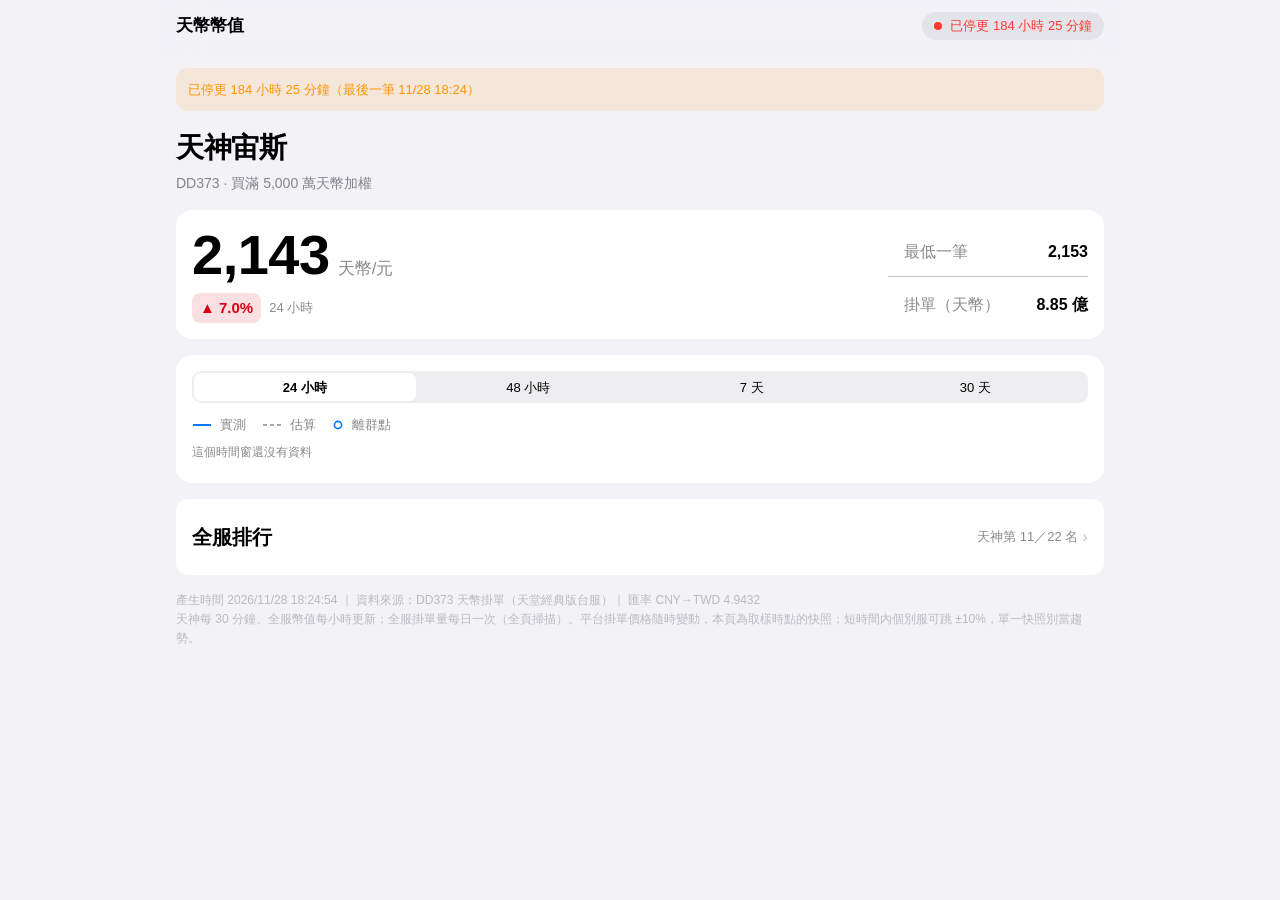
==== commit 7c62aff4: "update 2026-11-28 18:24 幣價" ====
--- a/docs/index.html
+++ b/docs/index.html
@@ -381,7 +381,7 @@
 
 <nav class="nav">
   <span class="nav-t">天幣幣值</span>
-  <span class="capsule" data-fresh><span class="d"></span><span data-ts="1795860449" data-rel="1">0 分鐘前</span></span>
+  <span class="capsule" data-fresh><span class="d"></span><span data-ts="1795861494" data-rel="1">0 分鐘前</span></span>
 </nav>
 
 <div class="notice bad" id="stale-banner" hidden></div>
@@ -392,12 +392,12 @@
 
 <section class="card lg hero">
   <div class="hero-main">
-    <div class="hero-n"><b>2,138</b><span>天幣/元</span></div>
-    <div class="hero-chg"><span class="chg-pill up">▲ 6.8%</span><span class="chg-when">24 小時</span></div>
+    <div class="hero-n"><b>2,143</b><span>天幣/元</span></div>
+    <div class="hero-chg"><span class="chg-pill up">▲ 7.0%</span><span class="chg-when">24 小時</span></div>
   </div>
   <div class="hero-list">
     <div class="hero-row"><span class="hl" data-tip="全部掛單裡最便宜的一筆，小額才買得到這個價">最低一筆</span><span class="hv">2,153</span></div>
-    <div class="hero-row"><span class="hl">掛單（天幣）</span><span class="hv">8.82 億</span></div>
+    <div class="hero-row"><span class="hl">掛單（天幣）</span><span class="hv">8.85 億</span></div>
   </div>
 </section>
 
@@ -427,15 +427,15 @@
 <section class="card">
   <details class="dsc">
     <summary><span>全服排行</span><span class="dsub">天神第 11／22 名</span></summary>
-    <div class="dbody glist"><div class="rrow me"><div class="rline1"><span class="rk">11</span><span class="nm">天神宙斯</span><span class="vw">2,138</span><span class="dl up">▲ 6.8%</span></div><div class="rline2">最低一筆 2,153 ・ <span data-tip="全部掛單的庫存總和。天神即時（每 30 分鐘）、其他服每日一次全頁掃描">掛單 8.82 億天幣</span></div></div><div class="rrow"><div class="rline1"><span class="rk">1</span><span class="nm">公牛克里特</span><span class="vw">2,562</span><span class="dl down">▼ 0.3%</span></div><div class="rline2">最低一筆 2,577 ・ <span data-tip="全部掛單的庫存總和。天神即時（每 30 分鐘）、其他服每日一次全頁掃描">掛單 6.68 億天幣</span></div></div><div class="rrow"><div class="rline1"><span class="rk">2</span><span class="nm">月亮女神阿緹蜜斯</span><span class="vw">2,558</span><span class="dl down">▼ 1.6%</span></div><div class="rline2">最低一筆 2,611 ・ <span data-tip="全部掛單的庫存總和。天神即時（每 30 分鐘）、其他服每日一次全頁掃描">掛單 6.94 億天幣</span></div></div><div class="rrow"><div class="rline1"><span class="rk">3</span><span class="nm">獅子涅墨亞</span><span class="vw">2,542</span><span class="dl down">▼ 1.0%</span></div><div class="rline2">最低一筆 2,546 ・ <span data-tip="全部掛單的庫存總和。天神即時（每 30 分鐘）、其他服每日一次全頁掃描">掛單 8.31 億天幣</span></div></div><div class="rrow"><div class="rline1"><span class="rk">4</span><span class="nm">美神維納斯</span><span class="vw">2,367</span><span class="dl up">▲ 0.4%</span></div><div class="rline2">最低一筆 2,367 ・ <span data-tip="全部掛單的庫存總和。天神即時（每 30 分鐘）、其他服每日一次全頁掃描">掛單 6.03 億天幣</span></div></div><div class="rrow"><div class="rline1"><span class="rk">5</span><span class="nm">水蛇許德拉</span><span class="vw">2,332</span><span class="dl up">▲ 0.8%</span></div><div class="rline2">最低一筆 2,332 ・ <span data-tip="全部掛單的庫存總和。天神即時（每 30 分鐘）、其他服每日一次全頁掃描">掛單 7.28 億天幣</span></div></div><div class="rrow"><div class="rline1"><span class="rk">6</span><span class="nm">飛馬珀伽索斯</span><span class="vw">2,299</span><span class="dl up">▲ 5.1%</span></div><div class="rline2">最低一筆 2,300 ・ <span data-tip="全部掛單的庫存總和。天神即時（每 30 分鐘）、其他服每日一次全頁掃描">掛單 19.34 億天幣</span></div></div><div class="rrow"><div class="rline1"><span class="rk">7</span><span class="nm">蛇髮女墨杜沙</span><span class="vw">2,278</span><span class="dl down">▼ 0.6%</span></div><div class="rline2">最低一筆 2,289 ・ <span data-tip="全部掛單的庫存總和。天神即時（每 30 分鐘）、其他服每日一次全頁掃描">掛單 4.23 億天幣</span></div></div><div class="rrow"><div class="rline1"><span class="rk">8</span><span class="nm">愛神邱比特</span><span class="vw">2,210</span><span class="dl up">▲ 0.3%</span></div><div class="rline2">最低一筆 2,210 ・ <span data-tip="全部掛單的庫存總和。天神即時（每 30 分鐘）、其他服每日一次全頁掃描">掛單 6.93 億天幣</span></div></div><div class="rrow"><div class="rline1"><span class="rk">9</span><span class="nm">勝利女神雅典娜</span><span class="vw">2,193</span><span class="dl down">▼ 9.9%</span></div><div class="rline2">最低一筆 2,248 ・ <span data-tip="全部掛單的庫存總和。天神即時（每 30 分鐘）、其他服每日一次全頁掃描">掛單 4.52 億天幣</span></div></div><div class="rrow"><div class="rline1"><span class="rk">10</span><span class="nm">海神波塞頓</span><span class="vw">2,186</span><span class="dl up">▲ 3.2%</span></div><div class="rline2">最低一筆 2,187 ・ <span data-tip="全部掛單的庫存總和。天神即時（每 30 分鐘）、其他服每日一次全頁掃描">掛單 7.33 億天幣</span></div></div><div class="rrow"><div class="rline1"><span class="rk">12</span><span class="nm">獨眼巨人庫克羅普斯</span><span class="vw">2,127</span><span class="dl up">▲ 0.6%</span></div><div class="rline2">最低一筆 2,130 ・ <span data-tip="全部掛單的庫存總和。天神即時（每 30 分鐘）、其他服每日一次全頁掃描">掛單 7.80 億天幣</span></div></div><div class="rrow"><div class="rline1"><span class="rk">13</span><span class="nm">地獄犬刻耳柏洛斯</span><span class="vw">2,059</span><span class="dl down">▼ 8.0%</span></div><div class="rline2">最低一筆 2,248 ・ <span data-tip="全部掛單的庫存總和。天神即時（每 30 分鐘）、其他服每日一次全頁掃描">掛單 7.89 億天幣</span></div></div><div class="rrow"><div class="rline1"><span class="rk">14</span><span class="nm">收獲女神蒂蜜特</span><span class="vw">2,044</span><span class="dl up">▲ 1.5%</span></div><div class="rline2">最低一筆 2,045 ・ <span data-tip="全部掛單的庫存總和。天神即時（每 30 分鐘）、其他服每日一次全頁掃描">掛單 10.17 億天幣</span></div></div><div class="rrow"><div class="rline1"><span class="rk">15</span><span class="nm">泰坦女神瑞亞</span><span class="vw">2,036</span><span class="dl up">▲ 2.1%</span></div><div class="rline2">最低一筆 2,038 ・ <span data-tip="全部掛單的庫存總和。天神即時（每 30 分鐘）、其他服每日一次全頁掃描">掛單 6.56 億天幣</span></div></div><div class="rrow"><div class="rline1"><span class="rk">16</span><span class="nm">火神赫發斯特斯</span><span class="vw">2,033</span><span class="dl up">▲ 0.9%</span></div><div class="rline2">最低一筆 2,043 ・ <span data-tip="全部掛單的庫存總和。天神即時（每 30 分鐘）、其他服每日一次全頁掃描">掛單 10.40 億天幣</span></div></div><div class="rrow"><div class="rline1"><span class="rk">17</span><span class="nm">冥王黑帝斯</span><span class="vw">2,026</span><span class="dl up">▲ 3.4%</span></div><div class="rline2">最低一筆 2,026 ・ <span data-tip="全部掛單的庫存總和。天神即時（每 30 分鐘）、其他服每日一次全頁掃描">掛單 7.46 億天幣</span></div></div><div class="rrow"><div class="rline1"><span class="rk">18</span><span class="nm">半人馬涅索斯</span><span class="vw">2,019</span><span class="dl up">▲ 1.8%</span></div><div class="rline2">最低一筆 2,023 ・ <span data-tip="全部掛單的庫存總和。天神即時（每 30 分鐘）、其他服每日一次全頁掃描">掛單 4.80 億天幣</span></div></div><div class="rrow"><div class="rline1"><span class="rk">19</span><span class="nm">牛人彌諾陶洛斯</span><span class="vw">1,948</span><span class="dl down">▼ 6.3%</span></div><div class="rline2">最低一筆 2,038 ・ <span data-tip="全部掛單的庫存總和。天神即時（每 30 分鐘）、其他服每日一次全頁掃描">掛單 6.02 億天幣</span></div></div><div class="rrow"><div class="rline1"><span class="rk">20</span><span class="nm">戰神馬爾斯</span><span class="vw">1,848</span><span class="dl down">▼ 6.9%</span></div><div class="rline2">最低一筆 1,848 ・ <span data-tip="全部掛單的庫存總和。天神即時（每 30 分鐘）、其他服每日一次全頁掃描">掛單 5.35 億天幣</span></div></div><div class="rrow"><div class="rline1"><span class="rk">21</span><span class="nm">天后海拉</span><span class="vw">1,840</span><span class="dl up">▲ 1.5%</span></div><div class="rline2">最低一筆 1,840 ・ <span data-tip="全部掛單的庫存總和。天神即時（每 30 分鐘）、其他服每日一次全頁掃描">掛單 6.66 億天幣</span></div></div><div class="rrow"><div class="rline1"><span class="rk">22</span><span class="nm">太陽神阿波羅</span><span class="vw">1,729</span><span class="dl down">▼ 5.2%</span></div><div class="rline2">最低一筆 1,729 ・ <span data-tip="全部掛單的庫存總和。天神即時（每 30 分鐘）、其他服每日一次全頁掃描">掛單 16.71 億天幣</span></div></div></div>
+    <div class="dbody glist"><div class="rrow me"><div class="rline1"><span class="rk">11</span><span class="nm">天神宙斯</span><span class="vw">2,143</span><span class="dl up">▲ 7.0%</span></div><div class="rline2">最低一筆 2,153 ・ <span data-tip="全部掛單的庫存總和。天神即時（每 30 分鐘）、其他服每日一次全頁掃描">掛單 8.85 億天幣</span></div></div><div class="rrow"><div class="rline1"><span class="rk">1</span><span class="nm">公牛克里特</span><span class="vw">2,561</span><span class="dl down">▼ 0.4%</span></div><div class="rline2">最低一筆 2,577 ・ <span data-tip="全部掛單的庫存總和。天神即時（每 30 分鐘）、其他服每日一次全頁掃描">掛單 6.68 億天幣</span></div></div><div class="rrow"><div class="rline1"><span class="rk">2</span><span class="nm">月亮女神阿緹蜜斯</span><span class="vw">2,547</span><span class="dl down">▼ 2.0%</span></div><div class="rline2">最低一筆 2,611 ・ <span data-tip="全部掛單的庫存總和。天神即時（每 30 分鐘）、其他服每日一次全頁掃描">掛單 6.94 億天幣</span></div></div><div class="rrow"><div class="rline1"><span class="rk">3</span><span class="nm">獅子涅墨亞</span><span class="vw">2,519</span><span class="dl down">▼ 1.8%</span></div><div class="rline2">最低一筆 2,532 ・ <span data-tip="全部掛單的庫存總和。天神即時（每 30 分鐘）、其他服每日一次全頁掃描">掛單 8.31 億天幣</span></div></div><div class="rrow"><div class="rline1"><span class="rk">4</span><span class="nm">美神維納斯</span><span class="vw">2,367</span><span class="dl up">▲ 0.4%</span></div><div class="rline2">最低一筆 2,367 ・ <span data-tip="全部掛單的庫存總和。天神即時（每 30 分鐘）、其他服每日一次全頁掃描">掛單 6.03 億天幣</span></div></div><div class="rrow"><div class="rline1"><span class="rk">5</span><span class="nm">水蛇許德拉</span><span class="vw">2,332</span><span class="dl up">▲ 0.8%</span></div><div class="rline2">最低一筆 2,332 ・ <span data-tip="全部掛單的庫存總和。天神即時（每 30 分鐘）、其他服每日一次全頁掃描">掛單 7.28 億天幣</span></div></div><div class="rrow"><div class="rline1"><span class="rk">6</span><span class="nm">飛馬珀伽索斯</span><span class="vw">2,299</span><span class="dl up">▲ 5.1%</span></div><div class="rline2">最低一筆 2,300 ・ <span data-tip="全部掛單的庫存總和。天神即時（每 30 分鐘）、其他服每日一次全頁掃描">掛單 19.34 億天幣</span></div></div><div class="rrow"><div class="rline1"><span class="rk">7</span><span class="nm">蛇髮女墨杜沙</span><span class="vw">2,278</span><span class="dl down">▼ 0.6%</span></div><div class="rline2">最低一筆 2,289 ・ <span data-tip="全部掛單的庫存總和。天神即時（每 30 分鐘）、其他服每日一次全頁掃描">掛單 4.23 億天幣</span></div></div><div class="rrow"><div class="rline1"><span class="rk">8</span><span class="nm">勝利女神雅典娜</span><span class="vw">2,233</span><span class="dl down">▼ 8.2%</span></div><div class="rline2">最低一筆 2,248 ・ <span data-tip="全部掛單的庫存總和。天神即時（每 30 分鐘）、其他服每日一次全頁掃描">掛單 4.52 億天幣</span></div></div><div class="rrow"><div class="rline1"><span class="rk">9</span><span class="nm">愛神邱比特</span><span class="vw">2,210</span><span class="dl up">▲ 0.3%</span></div><div class="rline2">最低一筆 2,210 ・ <span data-tip="全部掛單的庫存總和。天神即時（每 30 分鐘）、其他服每日一次全頁掃描">掛單 6.93 億天幣</span></div></div><div class="rrow"><div class="rline1"><span class="rk">10</span><span class="nm">海神波塞頓</span><span class="vw">2,187</span><span class="dl up">▲ 3.2%</span></div><div class="rline2">最低一筆 2,188 ・ <span data-tip="全部掛單的庫存總和。天神即時（每 30 分鐘）、其他服每日一次全頁掃描">掛單 7.33 億天幣</span></div></div><div class="rrow"><div class="rline1"><span class="rk">12</span><span class="nm">獨眼巨人庫克羅普斯</span><span class="vw">2,127</span><span class="dl up">▲ 0.6%</span></div><div class="rline2">最低一筆 2,130 ・ <span data-tip="全部掛單的庫存總和。天神即時（每 30 分鐘）、其他服每日一次全頁掃描">掛單 7.80 億天幣</span></div></div><div class="rrow"><div class="rline1"><span class="rk">13</span><span class="nm">地獄犬刻耳柏洛斯</span><span class="vw">2,050</span><span class="dl down">▼ 8.4%</span></div><div class="rline2">最低一筆 2,131 ・ <span data-tip="全部掛單的庫存總和。天神即時（每 30 分鐘）、其他服每日一次全頁掃描">掛單 7.89 億天幣</span></div></div><div class="rrow"><div class="rline1"><span class="rk">14</span><span class="nm">收獲女神蒂蜜特</span><span class="vw">2,037</span><span class="dl up">▲ 1.1%</span></div><div class="rline2">最低一筆 2,045 ・ <span data-tip="全部掛單的庫存總和。天神即時（每 30 分鐘）、其他服每日一次全頁掃描">掛單 10.17 億天幣</span></div></div><div class="rrow"><div class="rline1"><span class="rk">15</span><span class="nm">泰坦女神瑞亞</span><span class="vw">2,037</span><span class="dl up">▲ 2.1%</span></div><div class="rline2">最低一筆 2,038 ・ <span data-tip="全部掛單的庫存總和。天神即時（每 30 分鐘）、其他服每日一次全頁掃描">掛單 6.56 億天幣</span></div></div><div class="rrow"><div class="rline1"><span class="rk">16</span><span class="nm">火神赫發斯特斯</span><span class="vw">2,028</span><span class="dl up">▲ 0.7%</span></div><div class="rline2">最低一筆 2,028 ・ <span data-tip="全部掛單的庫存總和。天神即時（每 30 分鐘）、其他服每日一次全頁掃描">掛單 10.40 億天幣</span></div></div><div class="rrow"><div class="rline1"><span class="rk">17</span><span class="nm">冥王黑帝斯</span><span class="vw">2,026</span><span class="dl up">▲ 3.4%</span></div><div class="rline2">最低一筆 2,026 ・ <span data-tip="全部掛單的庫存總和。天神即時（每 30 分鐘）、其他服每日一次全頁掃描">掛單 7.46 億天幣</span></div></div><div class="rrow"><div class="rline1"><span class="rk">18</span><span class="nm">半人馬涅索斯</span><span class="vw">1,996</span><span class="dl up">▲ 0.6%</span></div><div class="rline2">最低一筆 1,996 ・ <span data-tip="全部掛單的庫存總和。天神即時（每 30 分鐘）、其他服每日一次全頁掃描">掛單 4.80 億天幣</span></div></div><div class="rrow"><div class="rline1"><span class="rk">19</span><span class="nm">牛人彌諾陶洛斯</span><span class="vw">1,946</span><span class="dl down">▼ 6.4%</span></div><div class="rline2">最低一筆 2,023 ・ <span data-tip="全部掛單的庫存總和。天神即時（每 30 分鐘）、其他服每日一次全頁掃描">掛單 6.02 億天幣</span></div></div><div class="rrow"><div class="rline1"><span class="rk">20</span><span class="nm">戰神馬爾斯</span><span class="vw">1,850</span><span class="dl down">▼ 6.8%</span></div><div class="rline2">最低一筆 1,856 ・ <span data-tip="全部掛單的庫存總和。天神即時（每 30 分鐘）、其他服每日一次全頁掃描">掛單 5.35 億天幣</span></div></div><div class="rrow"><div class="rline1"><span class="rk">21</span><span class="nm">天后海拉</span><span class="vw">1,840</span><span class="dl up">▲ 1.5%</span></div><div class="rline2">最低一筆 1,840 ・ <span data-tip="全部掛單的庫存總和。天神即時（每 30 分鐘）、其他服每日一次全頁掃描">掛單 6.66 億天幣</span></div></div><div class="rrow"><div class="rline1"><span class="rk">22</span><span class="nm">太陽神阿波羅</span><span class="vw">1,733</span><span class="dl down">▼ 5.0%</span></div><div class="rline2">最低一筆 1,744 ・ <span data-tip="全部掛單的庫存總和。天神即時（每 30 分鐘）、其他服每日一次全頁掃描">掛單 16.71 億天幣</span></div></div></div>
   </details>
 </section>
 <footer>
-  產生時間 2026/11/28 18:07:29 ｜ 資料來源：DD373 天幣掛單（天堂經典版台服）｜ 匯率 CNY→TWD 4.9432<br>
+  產生時間 2026/11/28 18:24:54 ｜ 資料來源：DD373 天幣掛單（天堂經典版台服）｜ 匯率 CNY→TWD 4.9432<br>
   天神每 30 分鐘、全服幣值每小時更新；全服掛單量每日一次（全頁掃描）。平台掛單價格隨時變動，本頁為取樣時點的快照；短時間內個別服可跳 ±10%，單一快照別當趨勢。
 </footer>
-<script type="application/json" id="chart-data">{"now":1795860449,"r":0.99976,"real":[[1793183100,1540.4,1540.4,0,null],[1793186460,1561.2,1561.2,0,null],[1793190240,1556.2,1556.2,0,null],[1793193960,1565.7,1565.7,0,null],[1793197320,1577.3,1577.3,0,null],[1793200920,1584.8,1584.8,0,null],[1793204640,1567.6,1567.6,0,null],[1793208240,1567.6,1567.6,0,null],[1793211780,1558.5,1558.5,0,null],[1793215560,1560.8,1560.8,0,null],[1793219040,1560.8,1560.8,0,null],[1793222460,1560.8,1560.8,0,null],[1793226300,1577.9,1577.9,0,null],[1793229960,1577.9,1577.9,0,null],[1793233320,1577.9,1577.9,0,null],[1793237100,1593.1,1593.1,0,null],[1793240460,1583.8,1583.8,0,null],[1793244060,1587.6,1587.6,0,null],[1793247780,1589.9,1589.9,0,null],[1793251320,1589.0,1589.0,0,null],[1793255100,1584.0,1584.0,0,null],[1793258520,1587.7,1587.7,0,null],[1793262060,1592.8,1592.8,0,null],[1793265900,1596.3,1596.3,0,null],[1793269440,1596.3,1596.3,0,null],[1793273160,1595.6,1595.6,0,null],[1793276700,1596.2,1596.2,0,null],[1793280360,1589.1,1589.1,0,null],[1793283720,1572.3,1572.3,0,null],[1793287380,1565.8,1565.8,0,null],[1793291040,1566.7,1566.7,0,null],[1793294520,1562.5,1562.5,0,null],[1793298300,1549.8,1549.8,0,null],[1793302020,1550.0,1550.0,0,null],[1793305500,1550.0,1550.0,0,null],[1793309100,1550.0,1550.0,0,null],[1793312640,1543.3,1543.3,0,null],[1793316120,1543.3,1543.3,0,null],[1793319780,1543.3,1543.3,0,null],[1793323320,1551.7,1551.7,0,null],[1793327160,1554.5,1554.5,0,null],[1793330640,1553.4,1553.4,0,null],[1793334060,1554.1,1554.1,0,null],[1793337840,1571.0,1571.0,0,null],[1793341260,1574.6,1574.6,0,null],[1793345100,1552.5,1552.5,0,null],[1793348640,1549.9,1549.9,0,null],[1793352360,1567.2,1567.2,0,null],[1793355900,1552.7,1552.7,0,null],[1793359380,1547.2,1547.2,0,null],[1793363220,1546.6,1546.6,0,null],[1793366700,1546.6,1546.6,0,null],[1793370180,1546.6,1546.6,0,null],[1793373900,1546.7,1546.7,0,null],[1793377500,1547.9,1547.9,0,null],[1793381100,1546.6,1546.6,0,null],[1793384700,1546.7,1546.7,0,null],[1793388060,1546.7,1546.7,0,null],[1793391900,1546.7,1546.7,0,null],[1793395560,1546.7,1546.7,0,null],[1793398980,1546.7,1546.7,0,null],[1793402520,1548.3,1548.3,0,null],[1793406300,1549.0,1549.0,0,null],[1793409900,1538.0,1538.0,0,null],[1793413560,1538.1,1538.1,0,null],[1793417160,1538.0,1538.0,0,null],[1793420640,1537.8,1537.8,0,null],[1793424060,1542.2,1542.2,0,null],[1793427960,1544.7,1544.7,0,null],[1793431500,1514.8,1514.8,0,null],[1793434980,1514.8,1514.8,0,null],[1793438460,1510.8,1510.8,0,null],[1793442240,1506.3,1506.3,0,null],[1793445720,1503.1,1503.1,0,null],[1793449320,1507.9,1507.9,0,null],[1793453160,1516.4,1516.4,0,null],[1793456700,1523.1,1523.1,0,null],[1793460360,1523.1,1523.1,0,null],[1793463660,1497.2,1497.2,0,null],[1793467440,1498.5,1498.5,0,null],[1793470980,1498.5,1498.5,0,null],[1793474580,1499.2,1499.2,0,null],[1793478420,1499.2,1499.2,0,null],[1793481900,1497.3,1497.3,0,null],[1793485380,1497.3,1497.3,0,null],[1793489100,1497.3,1497.3,0,null],[1793492640,1497.3,1497.3,0,null],[1793496060,1497.7,1497.7,0,null],[1793499900,1515.3,1515.3,0,null],[1793503260,1516.7,1516.7,0,null],[1793506920,1519.0,1519.0,0,null],[1793510460,1521.7,1521.7,0,null],[1793514060,1530.8,1530.8,0,null],[1793517720,1541.8,1541.8,0,null],[1793521380,1546.6,1546.6,0,null],[1793524920,1554.8,1554.8,0,null],[1793528580,1564.3,1564.3,0,null],[1793532300,1561.4,1561.4,0,null],[1793535780,1561.4,1561.4,0,null],[1793539560,1571.2,1571.2,0,null],[1793542980,1563.7,1563.7,0,null],[1793546580,1565.0,1565.0,0,null],[1793550300,1550.2,1550.2,0,null],[1793553720,1542.3,1542.3,0,null],[1793557500,1539.4,1539.4,0,null],[1793561100,1541.1,1541.1,0,null],[1793564580,1541.1,1541.1,0,null],[1793568300,1541.1,1541.1,0,null],[1793571840,1541.1,1541.1,0,null],[1793575500,1545.2,1545.2,0,null],[1793578920,1543.7,1543.7,0,null],[1793582520,1551.4,1551.4,0,null],[1793586120,1556.5,1556.5,0,null],[1793590020,1544.4,1544.4,0,null],[1793593260,1546.7,1546.7,0,null],[1793597160,1519.7,1519.7,0,null],[1793600700,1534.9,1534.9,0,null],[1793604300,1539.6,1539.6,0,null],[1793607840,1551.9,1551.9,0,null],[1793611560,1547.3,1547.3,0,null],[1793615100,1536.8,1536.8,0,null],[1793618640,1535.0,1535.0,0,null],[1793622120,1555.2,1555.2,0,null],[1793625960,1558.3,1558.3,0,null],[1793629260,1550.9,1550.9,0,null],[1793633040,1550.4,1550.4,0,null],[1793636700,1534.7,1534.7,0,null],[1793640360,1535.6,1535.6,0,null],[1793643720,1526.4,1526.4,0,null],[1793647440,1522.7,1522.7,0,null],[1793651040,1522.7,1522.7,0,null],[1793654700,1522.7,1522.7,0,null],[1793658120,1519.5,1519.5,0,null],[1793661840,1525.2,1525.2,0,null],[1793665320,1523.5,1523.5,0,null],[1793669160,1535.6,1535.6,0,null],[1793672520,1535.4,1535.4,0,null],[1793676240,1537.1,1537.1,0,null],[1793679720,1539.3,1539.3,0,null],[1793683440,1540.5,1540.5,0,null],[1793687160,1541.5,1541.5,0,null],[1793690760,1537.4,1537.4,0,null],[1793694120,1541.1,1541.1,0,null],[1793697840,1540.4,1540.4,0,null],[1793701260,1540.4,1540.4,0,null],[1793705160,1526.9,1526.9,0,null],[1793708580,1520.8,1520.8,0,null],[1793712300,1535.1,1535.1,0,null],[1793715720,1497.9,1497.9,0,null],[1793719560,1497.4,1497.4,0,null],[1793723040,1499.8,1499.8,0,null],[1793726460,1500.4,1500.4,0,null],[1793730180,1499.8,1499.8,0,null],[1793733780,1493.9,1493.9,0,null],[1793737260,1493.0,1493.0,0,null],[1793741220,1493.0,1493.0,0,null],[1793744520,1493.0,1493.0,0,null],[1793748300,1493.0,1493.0,0,null],[1793751900,1493.0,1493.0,0,null],[1793755560,1506.1,1506.1,0,null],[1793758920,1511.9,1511.9,0,null],[1793762520,1520.0,1520.0,0,null],[1793766360,1514.3,1514.3,0,null],[1793769840,1528.4,1528.4,0,null],[1793773260,1533.6,1533.6,0,null],[1793777160,1541.7,1541.7,0,null],[1793780580,1542.8,1542.8,0,null],[1793784180,1548.4,1548.4,0,null],[1793788020,1564.3,1564.3,0,null],[1793791500,1563.7,1563.7,0,null],[1793795040,1577.0,1577.0,0,null],[1793798520,1591.7,1591.7,0,null],[1793802240,1579.6,1579.6,0,null],[1793805780,1582.8,1582.8,0,null],[1793809560,1578.7,1578.7,0,null],[1793813160,1569.1,1569.1,0,null],[1793816700,1569.1,1569.1,0,null],[1793820060,1569.4,1569.4,0,null],[1793823900,1569.4,1569.4,0,null],[1793827380,1569.4,1569.4,0,null],[1793830980,1569.4,1569.4,0,null],[1793834700,1570.7,1570.7,0,null],[1793838240,1570.7,1570.7,0,null],[1793841720,1563.8,1563.8,0,null],[1793845560,1565.7,1565.7,0,null],[1793848980,1570.2,1570.2,0,null],[1793852760,1572.8,1572.8,0,null],[1793856180,1578.1,1578.1,0,null],[1793859840,1583.1,1583.1,0,null],[1793863500,1590.0,1590.0,0,null],[1793867160,1592.1,1592.1,0,null],[1793870760,1597.9,1597.9,0,null],[1793874360,1599.3,1599.3,0,null],[1793877960,1610.8,1610.8,0,null],[1793881440,1612.9,1612.9,0,null],[1793885040,1615.7,1615.7,0,null],[1793888640,1616.6,1616.6,0,null],[1793892240,1618.7,1618.7,0,null],[1793895720,1628.3,1628.3,0,null],[1793899440,1628.9,1628.9,0,null],[1793902860,1628.9,1628.9,0,null],[1793906580,1628.5,1628.5,0,null],[1793910300,1628.6,1628.6,0,null],[1793913960,1629.2,1629.2,0,null],[1793917260,1629.2,1629.2,0,null],[1793921040,1631.6,1631.6,0,null],[1793924760,1632.1,1632.1,0,null],[1793928300,1628.3,1628.3,0,null],[1793931960,1636.6,1636.6,0,null],[1793935260,1641.3,1641.3,0,null],[1793939040,1643.8,1643.8,0,null],[1793942460,1650.5,1650.5,0,null],[1793946180,1671.4,1671.4,0,null],[1793949900,1663.0,1663.0,0,null],[1793953500,1686.7,1686.7,0,null],[1793956980,1689.2,1689.2,0,null],[1793960520,1649.3,1649.3,0,null],[1793964060,1645.7,1645.7,0,null],[1793967960,1655.2,1655.2,0,null],[1793971620,1662.3,1662.3,0,null],[1793974920,1631.8,1631.8,0,null],[1793978580,1630.9,1630.9,0,null],[1793982240,1626.3,1626.3,0,null],[1793985960,1624.5,1624.5,0,null],[1793989320,1624.5,1624.5,0,null],[1793993040,1613.9,1613.9,0,null],[1793996700,1613.2,1613.2,0,null],[1794000240,1613.2,1613.2,0,null],[1794004020,1613.2,1613.2,0,null],[1794007320,1613.2,1613.2,0,null],[1794010980,1613.2,1674.4,1,null],[1794014640,1613.2,1656.0,1,null],[1794018120,1609.8,1609.8,0,null],[1794021960,1607.2,1607.2,0,null],[1794025320,1612.1,1612.1,0,null],[1794029220,1612.8,1612.8,0,null],[1794032520,1612.8,1612.8,0,null],[1794036180,1599.2,1599.2,0,null],[1794039780,1599.1,1599.1,0,null],[1794043440,1612.6,1612.6,0,null],[1794046920,1603.2,1603.2,0,null],[1794050460,1601.1,1601.1,0,null],[1794054240,1606.4,1606.4,0,null],[1794057840,1613.1,1613.1,0,null],[1794061500,1587.1,1587.1,0,null],[1794065100,1572.2,1572.2,0,null],[1794068520,1580.4,1580.4,0,null],[1794072060,1555.3,1555.3,0,null],[1794075840,1552.1,1552.1,0,null],[1794079320,1554.0,1554.0,0,null],[1794083100,1554.0,1554.0,0,null],[1794086760,1544.5,1544.5,0,null],[1794090180,1544.5,1544.5,0,null],[1794093720,1545.0,1545.0,0,null],[1794097320,1556.7,1556.7,0,null],[1794100860,1555.8,1555.8,0,null],[1794104520,1561.0,1561.0,0,null],[1794108300,1562.5,1562.5,0,null],[1794109320,1561.0,1561.0,0,184420],[1794109920,1561.0,1561.0,0,184420],[1794110820,1562.5,1562.5,0,186520],[1794111720,1563.5,1563.5,0,187520],[1794111900,1563.5,1563.5,0,187520],[1794112620,1563.7,1563.7,0,187720],[1794113520,1566.3,1566.3,0,188273],[1794114420,1570.1,1570.1,0,190173],[1794115320,1575.6,1575.6,0,193044],[1794115440,1575.6,1575.6,0,193044],[1794116220,1576.4,1576.4,0,193792],[1794117120,1576.5,1576.5,0,235792],[1794118020,1576.6,1576.6,0,235912],[1794118920,1576.6,1576.6,0,235912],[1794119160,1576.4,1576.4,0,235512],[1794119820,1576.3,1576.3,0,235392],[1794120720,1578.4,1578.4,0,237749],[1794121620,1582.0,1582.0,0,236522],[1794122520,1596.5,1596.5,0,237580],[1794122580,1596.5,1596.5,0,237580],[1794123420,1607.2,1607.2,0,237580],[1794124320,1609.2,1609.2,0,237900],[1794125220,1609.2,1609.2,0,237900],[1794126060,1621.4,1621.4,0,232250],[1794126120,1621.4,1621.4,0,232250],[1794127020,1623.1,1623.1,0,231922],[1794127920,1623.1,1623.1,0,231922],[1794128820,1623.1,1623.1,0,231922],[1794129720,1624.2,1624.2,0,226002],[1794129960,1624.2,1624.2,0,226002],[1794130620,1623.2,1623.2,0,225602],[1794131520,1626.8,1626.8,0,227206],[1794132420,1626.8,1626.8,0,227206],[1794133320,1629.4,1629.4,0,227206],[1794133380,1629.4,1629.4,0,227206],[1794134220,1630.7,1630.7,0,228961],[1794135120,1634.1,1634.1,0,232226],[1794136020,1632.4,1632.4,0,230864],[1794136920,1630.7,1630.7,0,228846],[1794137100,1635.3,1635.3,0,230446],[1794137820,1639.2,1639.2,0,231196],[1794138720,1641.6,1641.6,0,231196],[1794139620,1644.8,1644.8,0,231545],[1794140520,1641.3,1641.3,0,230695],[1794140640,1641.3,1641.3,0,230695],[1794141420,1636.1,1636.1,0,228985],[1794142320,1636.3,1636.3,0,229761],[1794143220,1635.8,1635.8,0,229238],[1794144120,1640.6,1640.6,0,230878],[1794144240,1640.6,1640.6,0,230878],[1794145020,1641.4,1641.4,0,235229],[1794145920,1639.0,1639.0,0,235494],[1794146820,1639.0,1639.0,0,237742],[1794147720,1633.9,1633.9,0,232991],[1794148620,1633.9,1633.9,0,232991],[1794149520,1633.9,1633.9,0,232991],[1794150420,1634.3,1634.3,0,232382],[1794151320,1634.3,1634.3,0,232682],[1794151560,1634.3,1634.3,0,232682],[1794152220,1641.8,1641.8,0,233434],[1794153120,1638.3,1638.3,0,231746],[1794154020,1656.0,1656.0,0,231946],[1794154920,1643.4,1643.4,0,228566],[1794155100,1643.4,1643.4,0,228566],[1794155820,1644.2,1644.2,0,227106],[1794156720,1644.2,1644.2,0,227116],[1794157620,1644.3,1644.3,0,184116],[1794158520,1643.6,1643.6,0,225901],[1794158760,1643.6,1643.6,0,225901],[1794159420,1643.6,1643.6,0,225901],[1794160320,1639.5,1639.5,0,224511],[1794161220,1639.5,1639.5,0,224511],[1794162120,1642.9,1642.9,0,226011],[1794162360,1640.4,1640.4,0,225101],[1794163020,1638.3,1638.3,0,224572],[1794163920,1638.3,1638.3,0,224572],[1794164820,1638.3,1638.3,0,224572],[1794165720,1638.3,1638.3,0,224572],[1794165780,1638.3,1638.3,0,224572],[1794166620,1638.3,1638.3,0,224572],[1794167520,1638.3,1638.3,0,224572],[1794168420,1633.9,1633.9,0,223072],[1794169320,1633.9,1633.9,0,223072],[1794169380,1633.9,1633.9,0,223072],[1794170220,1633.9,1633.9,0,223072],[1794171120,1633.9,1633.9,0,223072],[1794172020,1633.9,1633.9,0,223072],[1794172920,1633.9,1633.9,0,223072],[1794172980,1633.9,1633.9,0,223072],[1794173820,1633.9,1633.9,0,223072],[1794174720,1633.9,1633.9,0,223072],[1794175620,1633.9,1633.9,0,223072],[1794176520,1633.9,1633.9,0,223072],[1794176700,1633.9,1633.9,0,223072],[1794177420,1633.9,1633.9,0,223072],[1794178320,1633.9,1633.9,0,223072],[1794179220,1633.9,1633.9,0,223072],[1794180120,1635.1,1635.1,0,223072],[1794180240,1635.1,1635.1,0,223072],[1794181020,1635.1,1635.1,0,223072],[1794181920,1635.1,1635.1,0,223072],[1794182820,1635.1,1635.1,0,223072],[1794183660,1635.1,1635.1,0,223072],[1794183720,1635.1,1635.1,0,223072],[1794184620,1635.1,1635.1,0,223072],[1794185520,1640.0,1640.0,0,224462],[1794186420,1640.0,1640.0,0,226262],[1794187260,1643.3,1643.3,0,226702],[1794187320,1643.3,1643.3,0,228702],[1794188220,1643.3,1643.3,0,228702],[1794189120,1643.3,1643.3,0,228702],[1794190020,1644.7,1644.7,0,228782],[1794190920,1647.8,1647.8,0,229182],[1794191040,1647.8,1647.8,0,229182],[1794191820,1647.8,1647.8,0,229182],[1794192720,1647.8,1647.8,0,229182],[1794193620,1647.8,1647.8,0,229182],[1794194520,1647.8,1647.8,0,229182],[1794194820,1647.8,1647.8,0,229182],[1794195420,1650.5,1650.5,0,229662],[1794196320,1653.5,1653.5,0,230042],[1794197220,1653.5,1653.5,0,230042],[1794198120,1653.5,1653.5,0,230042],[1794198240,1653.5,1653.5,0,230042],[1794199020,1650.5,1650.5,0,224162],[1794199920,1642.7,1642.7,0,233162],[1794200820,1644.6,1644.6,0,233921],[1794201720,1645.0,1645.0,0,235040],[1794201840,1645.0,1645.0,0,235040],[1794202620,1649.9,1649.9,0,235521],[1794203520,1651.1,1651.1,0,235780],[1794204420,1651.3,1651.3,0,235210],[1794205320,1648.7,1648.7,0,234169],[1794205560,1648.7,1648.7,0,234169],[1794206220,1654.5,1654.5,0,235269],[1794207120,1655.1,1655.1,0,235309],[1794208020,1662.5,1662.5,0,236583],[1794208920,1663.2,1663.2,0,236812],[1794208980,1663.2,1663.2,0,236812],[1794209820,1664.8,1664.8,0,237112],[1794210720,1660.4,1660.4,0,235962],[1794211620,1664.0,1664.0,0,236097],[1794212520,1664.0,1664.0,0,236097],[1794212640,1664.0,1664.0,0,236117],[1794213420,1652.8,1652.8,0,232944],[1794214320,1652.8,1652.8,0,232944],[1794215220,1652.8,1652.8,0,232944],[1794216120,1652.8,1652.8,0,232944],[1794217020,1653.3,1653.3,0,235944],[1794217920,1656.2,1656.2,0,239324],[1794218820,1657.0,1657.0,0,239785],[1794219720,1657.0,1657.0,0,239785],[1794219960,1657.0,1657.0,0,239785],[1794220620,1657.3,1657.3,0,239785],[1794221520,1650.8,1650.8,0,238931],[1794222420,1654.5,1654.5,0,239641],[1794223320,1657.3,1657.3,0,240071],[1794224220,1658.5,1658.5,0,241571],[1794225120,1660.8,1660.8,0,242571],[1794226020,1661.7,1661.7,0,242611],[1794226920,1666.2,1666.2,0,241502],[1794226980,1666.2,1666.2,0,241502],[1794227820,1666.3,1666.3,0,241756],[1794228720,1666.7,1666.7,0,240497],[1794229620,1666.7,1666.7,0,240317],[1794230520,1641.8,1641.8,0,235813],[1794231420,1643.2,1643.2,0,236108],[1794232320,1643.2,1643.2,0,236248],[1794233220,1623.4,1623.4,0,230963],[1794234120,1623.4,1623.4,0,230963],[1794234180,1623.4,1623.4,0,230963],[1794235020,1623.4,1623.4,0,230963],[1794235920,1623.4,1623.4,0,224963],[1794236820,1623.4,1623.4,0,224963],[1794237720,1623.4,1623.4,0,224963],[1794237900,1623.4,1623.4,0,224963],[1794238620,1627.9,1627.9,0,225495],[1794239520,1629.4,1629.4,0,225670],[1794240420,1629.4,1629.4,0,225670],[1794241320,1628.0,1628.0,0,161506],[1794241380,1628.0,1628.0,0,161506],[1794242220,1628.0,1628.0,0,161506],[1794243120,1622.4,1622.4,0,160795],[1794244020,1621.2,1621.2,0,160814],[1794244920,1611.2,1611.2,0,159525],[1794245040,1611.2,1611.2,0,159525],[1794245820,1611.2,1611.2,0,159525],[1794246720,1621.3,1621.3,0,178825],[1794247620,1621.3,1621.3,0,168025],[1794248520,1618.4,1618.4,0,167482],[1794248760,1616.2,1616.2,0,167082],[1794249420,1618.4,1618.4,0,167482],[1794250320,1618.4,1618.4,0,168982],[1794251220,1618.1,1618.1,0,168917],[1794252060,1618.1,1618.1,0,168917],[1794252120,1618.1,1618.1,0,168917],[1794253020,1618.0,1618.0,0,167417],[1794253920,1618.0,1618.0,0,167897],[1794254820,1618.0,1618.0,0,167897],[1794255720,1618.0,1618.0,0,167897],[1794255960,1618.0,1618.0,0,167897],[1794256620,1618.0,1618.0,0,167897],[1794257520,1618.0,1618.0,0,167897],[1794258420,1618.0,1618.0,0,167897],[1794259320,1618.0,1618.0,0,167897],[1794259440,1618.0,1618.0,0,167897],[1794260220,1618.0,1618.0,0,167897],[1794261120,1618.0,1618.0,0,167897],[1794262020,1618.0,1618.0,0,167897],[1794262920,1618.0,1618.0,0,167897],[1794263820,1618.0,1618.0,0,167897],[1794264720,1618.0,1618.0,0,167897],[1794265620,1618.0,1618.0,0,167897],[1794266460,1619.4,1619.4,0,168147],[1794266520,1619.4,1619.4,0,168147],[1794267420,1619.4,1619.4,0,168147],[1794268320,1619.4,1619.4,0,168147],[1794269220,1619.4,1619.4,0,168147],[1794270060,1619.4,1619.4,0,168147],[1794270120,1619.4,1619.4,0,168147],[1794271020,1625.8,1625.8,0,168719],[1794271920,1616.9,1616.9,0,149419],[1794272820,1631.3,1631.3,0,151419],[1794273720,1623.1,1623.1,0,152287],[1794273780,1623.1,1623.1,0,152287],[1794274620,1623.1,1623.1,0,152287],[1794275520,1623.1,1623.1,0,152287],[1794276420,1621.6,1621.6,0,152187],[1794277320,1622.9,1622.9,0,152687],[1794277500,1622.9,1622.9,0,152687],[1794278220,1624.5,1624.5,0,153187],[1794279120,1632.0,1632.0,0,156187],[1794280020,1632.0,1632.0,0,156187],[1794280920,1632.3,1632.3,0,218657],[1794280980,1632.3,1632.3,0,218657],[1794281820,1632.3,1632.3,0,218657],[1794282720,1642.7,1642.7,0,220157],[1794283620,1642.7,1642.7,0,222954],[1794284520,1633.6,1633.6,0,218519],[1794284820,1633.6,1633.6,0,218222],[1794285420,1627.6,1627.6,0,213787],[1794286320,1627.6,1627.6,0,213787],[1794287220,1627.6,1627.6,0,171787],[1794288120,1626.9,1626.9,0,172187],[1794288240,1626.9,1626.9,0,172187],[1794289020,1621.2,1621.2,0,170187],[1794289920,1630.3,1630.3,0,173696],[1794290820,1630.4,1630.4,0,173978],[1794291720,1630.8,1630.8,0,175518],[1794291900,1630.8,1630.8,0,175518],[1794292620,1630.9,1630.9,0,176518],[1794293520,1630.9,1630.9,0,176518],[1794294420,1631.7,1631.7,0,177076],[1794295320,1619.3,1619.3,0,169887],[1794295620,1617.2,1617.2,0,169407],[1794296220,1636.4,1636.4,0,175599],[1794297120,1629.6,1629.6,0,178469],[1794298020,1615.6,1615.6,0,175277],[1794298920,1611.7,1611.7,0,176627],[1794299100,1611.7,1611.7,0,177127],[1794299820,1612.8,1612.8,0,177727],[1794300720,1612.8,1612.8,0,177727],[1794301620,1623.3,1623.3,0,188024],[1794302520,1623.3,1623.3,0,188165],[1794302820,1623.3,1623.3,0,188165],[1794303420,1623.4,1623.4,0,204868],[1794304320,1623.4,1623.4,0,205168],[1794305220,1618.9,1618.9,0,196468],[1794306120,1618.9,1618.9,0,196468],[1794306360,1618.9,1618.9,0,196468],[1794307020,1619.8,1619.8,0,197423],[1794307920,1620.6,1620.6,0,197864],[1794308820,1620.1,1620.1,0,197564],[1794309720,1620.1,1620.1,0,178164],[1794310620,1622.2,1622.2,0,179333],[1794311520,1622.7,1622.7,0,179036],[1794312420,1623.0,1623.0,0,179314],[1794313320,1625.5,1625.5,0,178576],[1794313500,1625.5,1625.5,0,178576],[1794314220,1625.8,1625.8,0,178963],[1794315120,1626.4,1626.4,0,179861],[1794316020,1626.5,1626.5,0,179861],[1794316920,1627.0,1627.0,0,179717],[1794317040,1627.0,1627.0,0,179717],[1794317820,1627.4,1627.4,0,179717],[1794318720,1628.0,1628.0,0,178877],[1794319620,1628.0,1628.0,0,174877],[1794320520,1628.0,1628.0,0,172052],[1794321420,1627.8,1627.8,0,171522],[1794322320,1628.2,1628.2,0,172080],[1794323220,1628.8,1628.8,0,162580],[1794324120,1630.1,1630.1,0,184505],[1794325020,1629.9,1629.9,0,184105],[1794325920,1629.9,1629.9,0,183645],[1794326820,1629.9,1629.9,0,183345],[1794327720,1628.8,1628.8,0,180607],[1794327840,1626.6,1626.6,0,179007],[1794328620,1615.2,1615.2,0,174588],[1794329520,1610.1,1610.1,0,173659],[1794330420,1606.9,1606.9,0,172957],[1794331320,1606.9,1606.9,0,172957],[1794331620,1606.9,1606.9,0,172957],[1794332220,1606.9,1606.9,0,172957],[1794333120,1606.9,1606.9,0,172697],[1794334020,1606.9,1606.9,0,172697],[1794334920,1606.9,1606.9,0,172697],[1794335040,1606.9,1606.9,0,172697],[1794335820,1606.9,1606.9,0,172697],[1794336720,1606.9,1606.9,0,172697],[1794337620,1606.9,1606.9,0,172697],[1794338520,1600.3,1600.3,0,172697],[1794338700,1600.3,1600.3,0,172697],[1794339420,1600.3,1600.3,0,172697],[1794340320,1600.3,1600.3,0,172697],[1794341220,1599.9,1599.9,0,172097],[1794342120,1599.9,1599.9,0,172097],[1794342360,1599.9,1599.9,0,172097],[1794343020,1599.9,1599.9,0,172097],[1794343920,1599.9,1599.9,0,172097],[1794344820,1599.9,1599.9,0,172097],[1794345720,1599.9,1599.9,0,172097],[1794345900,1599.2,1599.2,0,171982],[1794346620,1599.2,1599.2,0,171982],[1794347520,1599.2,1599.2,0,171982],[1794348420,1599.2,1599.2,0,171982],[1794349320,1599.2,1599.2,0,171982],[1794349380,1599.2,1599.2,0,171982],[1794350220,1599.2,1599.2,0,171982],[1794351120,1599.2,1599.2,0,172382],[1794352020,1599.2,1599.2,0,172382],[1794352920,1599.2,1599.2,0,172382],[1794353160,1599.2,1599.2,0,172382],[1794353820,1599.2,1599.2,0,172382],[1794354720,1598.5,1598.5,0,172282],[1794355620,1598.5,1598.5,0,172282],[1794356520,1598.5,1598.5,0,172282],[1794356580,1598.5,1598.5,0,172282],[1794357420,1575.3,1575.3,0,175282],[1794358320,1585.7,1585.7,0,176982],[1794359220,1623.2,1623.2,0,183592],[1794360120,1629.8,1629.8,0,184596],[1794360360,1629.8,1629.8,0,184596],[1794361020,1629.8,1629.8,0,164819],[1794361920,1630.1,1630.1,0,173219],[1794362820,1632.2,1632.2,0,171825],[1794363720,1632.9,1632.9,0,172110],[1794363960,1632.9,1632.9,0,172110],[1794364620,1633.1,1633.1,0,172110],[1794365520,1633.1,1633.1,0,171210],[1794366420,1641.4,1641.4,0,172323],[1794367320,1643.1,1643.1,0,172323],[1794367380,1643.1,1643.1,0,172323],[1794368220,1643.2,1643.2,0,171864],[1794369120,1643.2,1643.2,0,233564],[1794370020,1643.2,1643.2,0,230564],[1794370920,1643.4,1643.4,0,210564],[1794371820,1643.4,1643.4,0,210564],[1794372720,1643.4,1643.4,0,231564],[1794373620,1643.5,1643.5,0,231564],[1794374520,1643.5,1643.5,0,235064],[1794374580,1643.5,1643.5,0,235064],[1794375420,1656.2,1656.2,0,242708],[1794376320,1656.8,1656.8,0,246797],[1794377220,1657.2,1657.2,0,247797],[1794378120,1657.4,1657.4,0,248102],[1794379020,1658.1,1658.1,0,248102],[1794379920,1664.8,1664.8,0,249073],[1794380820,1666.8,1666.8,0,250521],[1794381660,1666.8,1666.8,0,250821],[1794381720,1666.8,1666.8,0,250821],[1794382620,1677.8,1677.8,0,252240],[1794383520,1683.2,1683.2,0,252472],[1794384420,1683.2,1683.2,0,252472],[1794385320,1683.6,1683.6,0,252935],[1794385380,1683.6,1683.6,0,252935],[1794386220,1683.8,1683.8,0,252935],[1794387120,1687.0,1687.0,0,257774],[1794388020,1697.0,1697.0,0,261474],[1794388920,1701.7,1701.7,0,269448],[1794388980,1701.7,1701.7,0,269448],[1794389820,1707.7,1707.7,0,271159],[1794390720,1708.4,1708.4,0,271159],[1794391620,1711.2,1711.2,0,271274],[1794392460,1714.2,1714.2,0,270989],[1794392520,1714.2,1714.2,0,270989],[1794393420,1733.8,1733.8,0,270989],[1794394320,1739.9,1739.9,0,269989],[1794395220,1740.4,1740.4,0,267319],[1794396120,1735.7,1735.7,0,266219],[1794396240,1735.7,1735.7,0,266219],[1794397020,1736.8,1736.8,0,270239],[1794397920,1741.4,1741.4,0,269969],[1794398820,1736.4,1736.4,0,265639],[1794399720,1736.9,1736.9,0,265651],[1794399780,1736.9,1736.9,0,265651],[1794400620,1738.2,1738.2,0,265921],[1794401520,1740.8,1740.8,0,266051],[1794402420,1746.4,1746.4,0,266451],[1794403320,1750.7,1750.7,0,269511],[1794403440,1752.1,1752.1,0,267513],[1794404220,1748.7,1748.7,0,269330],[1794405120,1755.6,1755.6,0,270830],[1794406020,1758.2,1758.2,0,268132],[1794406920,1786.3,1786.3,0,265917],[1794407040,1786.3,1786.3,0,265917],[1794407820,1764.2,1764.2,0,264157],[1794408720,1745.2,1745.2,0,262835],[1794409620,1747.2,1747.2,0,262835],[1794410520,1743.3,1743.3,0,261936],[1794410640,1750.7,1750.7,0,262921],[1794411420,1755.1,1755.1,0,258302],[1794412320,1749.2,1749.2,0,236356],[1794413220,1728.9,1728.9,0,192806],[1794414120,1731.2,1731.2,0,190806],[1794414300,1731.2,1731.2,0,190806],[1794415020,1715.4,1715.4,0,188913],[1794415920,1704.1,1704.1,0,187378],[1794416820,1704.1,1704.1,0,187378],[1794417720,1704.1,1704.1,0,187958],[1794417900,1704.1,1704.1,0,187958],[1794418620,1704.1,1704.1,0,187958],[1794419520,1699.1,1699.1,0,186411],[1794420420,1699.1,1699.1,0,185411],[1794421320,1699.1,1699.1,0,185411],[1794422220,1699.1,1699.1,0,185411],[1794423120,1699.1,1699.1,0,184651],[1794424020,1699.1,1699.1,0,184651],[1794424920,1699.1,1699.1,0,184651],[1794425040,1699.1,1699.1,0,184651],[1794425820,1699.1,1699.1,0,184651],[1794426720,1699.1,1699.1,0,184651],[1794427620,1699.1,1699.1,0,184651],[1794428520,1699.1,1699.1,0,184651],[1794428700,1699.1,1699.1,0,184771],[1794429420,1699.1,1699.1,0,184771],[1794430320,1699.1,1699.1,0,184771],[1794431220,1699.1,1699.1,0,184771],[1794432120,1699.1,1699.1,0,184771],[1794432420,1699.1,1699.1,0,184771],[1794433020,1699.1,1699.1,0,184771],[1794433920,1699.1,1699.1,0,184771],[1794434820,1699.1,1699.1,0,185101],[1794435720,1699.1,1699.1,0,185101],[1794435840,1699.1,1699.1,0,185101],[1794436620,1699.1,1699.1,0,185101],[1794437520,1699.1,1699.1,0,185101],[1794438420,1699.1,1699.1,0,185101],[1794439320,1699.1,1699.1,0,185101],[1794440220,1702.3,1702.3,0,187801],[1794441120,1702.3,1702.3,0,193801],[1794442020,1706.5,1706.5,0,194401],[1794442860,1706.5,1706.5,0,194401],[1794442920,1706.5,1706.5,0,194401],[1794443820,1706.5,1706.5,0,195901],[1794444720,1706.5,1706.5,0,195901],[1794445620,1699.7,1699.7,0,197005],[1794446520,1699.8,1699.8,0,199104],[1794446580,1699.8,1699.8,0,199104],[1794447420,1700.3,1700.3,0,200804],[1794448320,1700.8,1700.8,0,199804],[1794449220,1702.9,1702.9,0,200264],[1794450120,1698.5,1698.5,0,199504],[1794450180,1698.5,1698.5,0,199504],[1794451020,1698.6,1698.6,0,200576],[1794451920,1698.6,1698.6,0,200876],[1794452820,1698.7,1698.7,0,202159],[1794453720,1699.5,1699.5,0,205135],[1794453840,1699.5,1699.5,0,205135],[1794454620,1701.4,1701.4,0,269406],[1794455520,1704.3,1704.3,0,264619],[1794456420,1704.4,1704.4,0,267819],[1794457320,1704.5,1704.5,0,269716],[1794457440,1704.5,1704.5,0,269716],[1794458220,1704.5,1704.5,0,269145],[1794459120,1718.1,1718.1,0,269602],[1794460020,1704.5,1704.5,0,265405],[1794460860,1705.9,1705.9,0,266242],[1794460920,1705.9,1705.9,0,265259],[1794461820,1706.0,1706.0,0,262174],[1794462720,1731.6,1731.6,0,263962],[1794463620,1748.4,1748.4,0,204045],[1794464520,1751.0,1751.0,0,207369],[1794464760,1751.5,1751.5,0,207530],[1794465420,1750.8,1750.8,0,249297],[1794466320,1753.0,1753.0,0,252122],[1794467220,1750.7,1750.7,0,267220],[1794468120,1750.0,1750.0,0,268714],[1794469020,1750.1,1750.1,0,267228],[1794469920,1750.3,1750.3,0,268928],[1794470820,1750.5,1750.5,0,268928],[1794471720,1750.6,1750.6,0,267812],[1794472620,1750.6,1750.6,0,269812],[1794473520,1750.3,1750.3,0,267734],[1794474420,1750.3,1750.3,0,267734],[1794475260,1750.3,1750.3,0,270434],[1794475320,1750.3,1750.3,0,270434],[1794476220,1750.3,1750.3,0,270389],[1794477120,1750.7,1750.7,0,267389],[1794478020,1751.4,1751.4,0,268465],[1794478920,1751.5,1751.5,0,271465],[1794479100,1751.5,1751.5,0,271465],[1794479820,1752.4,1752.4,0,271465],[1794480720,1754.9,1754.9,0,271032],[1794481620,1756.4,1756.4,0,272216],[1794482520,1759.9,1759.9,0,270973],[1794482700,1760.0,1760.0,0,270973],[1794483420,1760.7,1760.7,0,272308],[1794484320,1760.8,1760.8,0,272308],[1794485220,1761.2,1761.2,0,273382],[1794486120,1762.3,1762.3,0,273399],[1794486240,1762.7,1762.7,0,274599],[1794487020,1773.3,1773.3,0,274859],[1794487920,1763.4,1763.4,0,271693],[1794488820,1763.5,1763.5,0,266767],[1794489720,1763.3,1763.3,0,264249],[1794489840,1763.3,1763.3,0,264249],[1794490620,1769.5,1769.5,0,269429],[1794491520,1763.7,1763.7,0,267106],[1794492420,1771.1,1771.1,0,268891],[1794493320,1777.7,1777.7,0,270161],[1794493500,1779.0,1779.0,0,270187],[1794494220,1779.8,1779.8,0,268419],[1794495120,1779.7,1779.7,0,266383],[1794496020,1779.6,1779.6,0,267162],[1794496920,1779.3,1779.3,0,267466],[1794497820,1780.1,1780.1,0,267843],[1794498720,1779.7,1779.7,0,266860],[1794499620,1779.9,1779.9,0,266860],[1794500520,1779.8,1779.8,0,264260],[1794500580,1779.8,1779.8,0,264260],[1794501420,1780.3,1780.3,0,265016],[1794502320,1780.1,1780.1,0,264639],[1794503220,1772.3,1772.3,0,258858],[1794504120,1769.3,1769.3,0,257268],[1794505020,1773.4,1773.4,0,258781],[1794505920,1773.4,1773.4,0,259781],[1794506820,1777.9,1777.9,0,261481],[1794507720,1777.9,1777.9,0,261481],[1794507900,1777.9,1777.9,0,261481],[1794508620,1777.9,1777.9,0,261481],[1794509520,1773.4,1773.4,0,259923],[1794510420,1773.4,1773.4,0,259923],[1794511320,1773.4,1773.4,0,259923],[1794512220,1773.4,1773.4,0,259093],[1794513120,1774.0,1774.0,0,259293],[1794514020,1774.0,1774.0,0,260123],[1794514920,1774.0,1774.0,0,260123],[1794515100,1774.0,1774.0,0,260123],[1794515820,1774.0,1774.0,0,260123],[1794516720,1774.0,1774.0,0,260123],[1794517620,1774.0,1774.0,0,260123],[1794518520,1774.0,1774.0,0,260123],[1794518700,1774.0,1774.0,0,260123],[1794519420,1774.0,1774.0,0,260123],[1794520320,1774.0,1774.0,0,260123],[1794521220,1774.0,1774.0,0,260123],[1794522120,1774.0,1774.0,0,260123],[1794522240,1774.0,1774.0,0,260123],[1794523020,1774.0,1774.0,0,260123],[1794523920,1774.0,1774.0,0,260123],[1794524820,1778.6,1778.6,0,260423],[1794525720,1774.8,1774.8,0,257423],[1794525900,1774.8,1774.8,0,257423],[1794526620,1774.8,1774.8,0,257423],[1794527520,1774.8,1774.8,0,257423],[1794528420,1777.9,1777.9,0,258813],[1794529320,1778.2,1778.2,0,263813],[1794529440,1778.2,1778.2,0,263813],[1794530220,1778.2,1778.2,0,263813],[1794531120,1779.9,1779.9,0,264213],[1794532020,1778.9,1778.9,0,266013],[1794532920,1783.4,1783.4,0,269013],[1794533040,1783.4,1783.4,0,269013],[1794533820,1795.1,1795.1,0,269996],[1794534720,1796.8,1796.8,0,270579],[1794535620,1797.0,1797.0,0,271689],[1794536520,1796.5,1796.5,0,270613],[1794536760,1796.5,1796.5,0,270613],[1794537420,1796.5,1796.5,0,270613],[1794538320,1784.3,1784.3,0,270763],[1794539220,1786.7,1786.7,0,270710],[1794540120,1787.4,1787.4,0,271973],[1794541020,1789.3,1789.3,0,272683],[1794541920,1789.3,1789.3,0,272683],[1794542820,1789.1,1789.1,0,272520],[1794543720,1793.6,1793.6,0,272438],[1794543900,1793.6,1793.6,0,272438],[1794544620,1793.6,1793.6,0,272438],[1794545520,1794.0,1794.0,0,271726],[1794546420,1794.0,1794.0,0,271370],[1794547320,1794.3,1794.3,0,272882],[1794547560,1794.3,1794.3,0,272882],[1794548220,1795.8,1795.8,0,273316],[1794549120,1795.9,1795.9,0,273414],[1794550020,1795.5,1795.5,0,269470],[1794550920,1795.5,1795.5,0,269470],[1794551100,1795.5,1795.5,0,269470],[1794551820,1795.5,1795.5,0,269470],[1794552720,1795.6,1795.6,0,269568],[1794553620,1800.0,1800.0,0,269568],[1794554520,1801.1,1801.1,0,268819],[1794554580,1801.1,1801.1,0,268819],[1794555420,1802.2,1802.2,0,270109],[1794556320,1796.0,1796.0,0,262350],[1794557220,1793.6,1793.6,0,261218],[1794558120,1794.2,1794.2,0,262018],[1794558360,1794.2,1794.2,0,260018],[1794559020,1797.8,1797.8,0,258868],[1794559920,1797.4,1797.4,0,261163],[1794560820,1800.8,1800.8,0,265343],[1794561720,1801.1,1801.1,0,265595],[1794561960,1801.1,1801.1,0,265595],[1794562620,1802.0,1802.0,0,265595],[1794563520,1802.4,1802.4,0,266345],[1794564420,1802.4,1802.4,0,266345],[1794565320,1803.1,1803.1,0,266075],[1794565560,1803.1,1803.1,0,266075],[1794566220,1804.9,1804.9,0,269075],[1794567120,1804.9,1804.9,0,269326],[1794568020,1805.3,1805.3,0,269514],[1794568920,1805.3,1805.3,0,267475],[1794569160,1809.3,1809.3,0,268875],[1794569820,1805.3,1805.3,0,267773],[1794570720,1805.0,1805.0,0,267456],[1794571620,1805.2,1805.2,0,267280],[1794572520,1805.2,1805.2,0,266280],[1794572760,1805.2,1805.2,0,268280],[1794573420,1805.2,1805.2,0,267050],[1794574320,1805.2,1805.2,0,267050],[1794575220,1805.2,1805.2,0,267217],[1794576120,1806.9,1806.9,0,268012],[1794576240,1806.9,1806.9,0,268012],[1794577020,1807.0,1807.0,0,267476],[1794577920,1806.9,1806.9,0,266516],[1794578820,1807.2,1807.2,0,265416],[1794579720,1806.8,1806.8,0,265240],[1794579960,1806.8,1806.8,0,260240],[1794580620,1807.6,1807.6,0,261040],[1794581520,1808.5,1808.5,0,263850],[1794582420,1808.5,1808.5,0,261555],[1794583320,1807.9,1807.9,0,260859],[1794583380,1807.8,1807.8,0,260119],[1794584220,1810.1,1810.1,0,260526],[1794585120,1811.8,1811.8,0,260826],[1794586020,1818.8,1818.8,0,261776],[1794586920,1825.3,1825.3,0,259926],[1794587820,1825.3,1825.3,0,257526],[1794588720,1825.2,1825.2,0,256726],[1794589620,1819.5,1819.5,0,252665],[1794590520,1819.5,1819.5,0,252665],[1794590640,1819.5,1819.5,0,252665],[1794591420,1819.5,1819.5,0,252665],[1794592320,1813.8,1813.8,0,251765],[1794593220,1813.8,1813.8,0,251765],[1794594120,1813.8,1813.8,0,251765],[1794594360,1813.8,1813.8,0,251765],[1794595020,1812.3,1812.3,0,250929],[1794595920,1813.8,1813.8,0,251765],[1794596820,1813.8,1813.8,0,252865],[1794597720,1813.8,1813.8,0,252865],[1794597840,1815.1,1815.1,0,253082],[1794598620,1815.1,1815.1,0,253082],[1794599520,1812.3,1812.3,0,252632],[1794600420,1812.3,1812.3,0,252632],[1794601320,1812.3,1812.3,0,252632],[1794601560,1812.7,1812.7,0,252649],[1794602220,1812.7,1812.7,0,252649],[1794603120,1812.7,1812.7,0,252649],[1794604020,1812.7,1812.7,0,252649],[1794604920,1812.7,1812.7,0,252649],[1794605160,1812.7,1812.7,0,252649],[1794605820,1812.7,1812.7,0,252649],[1794606720,1812.7,1812.7,0,252649],[1794607620,1815.3,1815.3,0,252949],[1794608520,1815.3,1815.3,0,252949],[1794608640,1815.3,1815.3,0,252949],[1794609420,1815.3,1815.3,0,252949],[1794610320,1815.3,1815.3,0,252949],[1794611220,1815.3,1815.3,0,252949],[1794612120,1815.3,1815.3,0,252949],[1794613020,1815.3,1815.3,0,252949],[1794613920,1815.3,1815.3,0,253949],[1794614820,1815.3,1815.3,0,258249],[1794615720,1815.3,1815.3,0,258249],[1794615840,1815.3,1815.3,0,258249],[1794616620,1815.3,1815.3,0,248249],[1794617520,1815.3,1815.3,0,255249],[1794618420,1813.5,1813.5,0,257249],[1794619320,1815.9,1815.9,0,260624],[1794619380,1815.9,1815.9,0,260624],[1794620220,1815.9,1815.9,0,257624],[1794621120,1817.3,1817.3,0,257334],[1794622020,1822.1,1822.1,0,258071],[1794622920,1826.0,1826.0,0,258590],[1794623160,1826.0,1826.0,0,258590],[1794623820,1833.5,1833.5,0,259690],[1794624720,1831.6,1831.6,0,259390],[1794625620,1832.7,1832.7,0,264390],[1794626520,1836.8,1836.8,0,264390],[1794626640,1837.2,1837.2,0,264440],[1794627420,1813.2,1813.2,0,261660],[1794628320,1816.1,1816.1,0,262455],[1794629220,1816.1,1816.1,0,262455],[1794630120,1842.9,1842.9,0,273133],[1794630180,1842.9,1842.9,0,273133],[1794631020,1843.4,1843.4,0,275340],[1794631920,1843.4,1843.4,0,274940],[1794632820,1843.6,1843.6,0,273940],[1794633720,1843.6,1843.6,0,273940],[1794633780,1843.6,1843.6,0,273940],[1794634620,1843.6,1843.6,0,273940],[1794635520,1843.1,1843.1,0,272927],[1794636420,1843.1,1843.1,0,272927],[1794637320,1843.4,1843.4,0,273452],[1794638220,1843.0,1843.0,0,271482],[1794639120,1811.2,1811.2,0,268965],[1794640020,1811.5,1811.5,0,268715],[1794640920,1811.5,1811.5,0,268715],[1794641040,1811.5,1811.5,0,268715],[1794641820,1813.9,1813.9,0,270615],[1794642720,1814.4,1814.4,0,270815],[1794643620,1813.9,1813.9,0,260615],[1794644460,1813.9,1813.9,0,260615],[1794644520,1813.9,1813.9,0,260615],[1794645420,1813.9,1813.9,0,260615],[1794646320,1815.9,1815.9,0,262215],[1794647220,1815.1,1815.1,0,254285],[1794648060,1809.8,1809.8,0,251696],[1794648120,1809.8,1809.8,0,252696],[1794649020,1809.8,1809.8,0,252696],[1794649920,1809.8,1809.8,0,252696],[1794650820,1809.8,1809.8,0,258096],[1794651720,1809.8,1809.8,0,259096],[1794651840,1809.8,1809.8,0,259096],[1794652620,1820.2,1820.2,0,259496],[1794653520,1821.2,1821.2,0,259946],[1794654420,1822.8,1822.8,0,260446],[1794655320,1822.8,1822.8,0,255046],[1794655380,1822.8,1822.8,0,255046],[1794656220,1814.3,1814.3,0,255846],[1794657120,1806.1,1806.1,0,256859],[1794658020,1806.1,1806.1,0,247359],[1794658920,1804.6,1804.6,0,246523],[1794659100,1804.6,1804.6,0,246523],[1794659820,1806.3,1806.3,0,247104],[1794660720,1806.3,1806.3,0,247104],[1794661620,1806.3,1806.3,0,247104],[1794662520,1806.3,1806.3,0,247104],[1794663420,1806.3,1806.3,0,247104],[1794664320,1803.5,1803.5,0,246369],[1794665220,1803.5,1803.5,0,246369],[1794666060,1803.5,1803.5,0,241902],[1794666120,1803.5,1803.5,0,241902],[1794667020,1802.2,1802.2,0,241604],[1794667920,1802.2,1802.2,0,242004],[1794668880,1801.3,1801.3,0,240235],[1794669720,1805.1,1805.1,0,241536],[1794669900,1805.1,1805.1,0,241536],[1794670620,1805.1,1805.1,0,241536],[1794671520,1802.9,1802.9,0,240696],[1794672420,1797.7,1797.7,0,239959],[1794673320,1798.9,1798.9,0,238459],[1794673440,1798.9,1798.9,0,238459],[1794674220,1798.9,1798.9,0,238629],[1794675120,1798.9,1798.9,0,238629],[1794676020,1799.9,1799.9,0,239329],[1794676920,1799.9,1799.9,0,239329],[1794677820,1800.5,1800.5,0,239829],[1794678720,1801.2,1801.2,0,240829],[1794679620,1801.2,1801.2,0,241028],[1794680520,1800.3,1800.3,0,239828],[1794680640,1800.3,1800.3,0,239828],[1794681420,1800.2,1800.2,0,239728],[1794682320,1800.0,1800.0,0,239328],[1794683220,1800.0,1800.0,0,239328],[1794684120,1800.0,1800.0,0,239328],[1794684180,1800.0,1800.0,0,239328],[1794685020,1800.3,1800.3,0,239478],[1794685920,1800.3,1800.3,0,239478],[1794686820,1800.3,1800.3,0,239478],[1794687720,1800.3,1800.3,0,239478],[1794687900,1800.3,1800.3,0,239478],[1794688620,1800.3,1800.3,0,239478],[1794689520,1800.3,1800.3,0,239478],[1794690420,1800.3,1800.3,0,239478],[1794691320,1800.3,1800.3,0,239478],[1794691500,1800.3,1800.3,0,239478],[1794692220,1800.9,1800.9,0,240290],[1794693120,1800.9,1800.9,0,240290],[1794694020,1800.9,1800.9,0,240290],[1794694920,1800.9,1800.9,0,240290],[1794694980,1800.9,1800.9,0,240290],[1794695820,1803.6,1803.6,0,240610],[1794696720,1803.6,1803.6,0,240610],[1794697620,1803.6,1803.6,0,240610],[1794698520,1803.6,1803.6,0,240610],[1794698760,1803.6,1803.6,0,240610],[1794699420,1803.6,1803.6,0,240610],[1794700320,1803.6,1803.6,0,240610],[1794701220,1803.6,1803.6,0,240610],[1794702120,1807.8,1807.8,0,242235],[1794702180,1807.8,1807.8,0,242235],[1794703020,1807.8,1807.8,0,242235],[1794703920,1809.2,1809.2,0,246912],[1794704820,1809.2,1809.2,0,252512],[1794705720,1811.4,1811.4,0,252762],[1794705960,1811.4,1811.4,0,252762],[1794706620,1820.4,1820.4,0,253062],[1794707520,1824.5,1824.5,0,253507],[1794708420,1827.9,1827.9,0,253815],[1794709320,1835.1,1835.1,0,254364],[1794709560,1835.1,1835.1,0,254364],[1794710220,1836.5,1836.5,0,253364],[1794711120,1815.8,1815.8,0,251385],[1794712020,1837.8,1837.8,0,251585],[1794712920,1839.4,1839.4,0,251595],[1794713160,1839.4,1839.4,0,251595],[1794713820,1837.1,1837.1,0,251318],[1794714720,1837.3,1837.3,0,251333],[1794715620,1837.3,1837.3,0,251333],[1794716520,1837.3,1837.3,0,251333],[1794716640,1837.3,1837.3,0,251333],[1794717420,1842.2,1842.2,0,251610],[1794718320,1842.2,1842.2,0,251610],[1794719220,1853.1,1853.1,0,252328],[1794720120,1864.6,1864.6,0,252948],[1794720240,1864.6,1864.6,0,252948],[1794721020,1872.6,1872.6,0,254653],[1794721920,1817.4,1817.4,0,249333],[1794722820,1804.8,1804.8,0,244758],[1794723720,1814.9,1814.9,0,248755],[1794724020,1814.2,1814.2,0,247755],[1794724620,1814.2,1814.2,0,247755],[1794725520,1809.9,1809.9,0,247355],[1794726420,1810.7,1810.7,0,243755],[1794727320,1820.1,1820.1,0,246118],[1794727440,1820.1,1820.1,0,246118],[1794728220,1820.1,1820.1,0,245188],[1794729120,1820.1,1820.1,0,245188],[1794730020,1820.1,1820.1,0,246388],[1794730920,1820.3,1820.3,0,246948],[1794731820,1820.3,1820.3,0,246948],[1794732720,1844.7,1844.7,0,248948],[1794733620,1793.4,1793.4,0,243026],[1794734520,1793.4,1793.4,0,243026],[1794735420,1788.2,1788.2,0,241092],[1794736320,1791.7,1791.7,0,241579],[1794737220,1794.5,1794.5,0,242383],[1794738120,1784.3,1784.3,0,242483],[1794739020,1784.3,1784.3,0,240733],[1794739920,1786.0,1786.0,0,242949],[1794740820,1774.4,1774.4,0,241015],[1794741660,1777.5,1777.5,0,237425],[1794741720,1777.5,1777.5,0,236025],[1794742620,1782.4,1782.4,0,236151],[1794743520,1782.4,1782.4,0,236151],[1794744420,1790.1,1790.1,0,238248],[1794745260,1799.8,1799.8,0,238248],[1794745320,1799.8,1799.8,0,242248],[1794746220,1799.8,1799.8,0,243648],[1794747120,1799.8,1799.8,0,243648],[1794748020,1800.1,1800.1,0,245463],[1794748920,1801.8,1801.8,0,246704],[1794748980,1801.8,1801.8,0,246704],[1794749820,1801.9,1801.9,0,246704],[1794750720,1802.0,1802.0,0,246866],[1794751620,1802.0,1802.0,0,244916],[1794752520,1802.1,1802.1,0,244996],[1794753420,1807.9,1807.9,0,246783],[1794754320,1803.3,1803.3,0,248903],[1794755220,1803.9,1803.9,0,249471],[1794756120,1803.7,1803.7,0,242892],[1794756360,1809.9,1809.9,0,242333],[1794757020,1810.3,1810.3,0,242851],[1794757920,1810.3,1810.3,0,242246],[1794758820,1812.8,1812.8,0,242461],[1794759720,1804.3,1804.3,0,236473],[1794760620,1804.8,1804.8,0,236132],[1794761520,1804.8,1804.8,0,236132],[1794762420,1804.8,1804.8,0,236132],[1794763320,1804.8,1804.8,0,236132],[1794763560,1804.8,1804.8,0,236132],[1794764220,1804.8,1804.8,0,236132],[1794765120,1804.8,1804.8,0,236132],[1794766020,1804.8,1804.8,0,236132],[1794766920,1804.8,1804.8,0,236132],[1794766980,1804.8,1804.8,0,236132],[1794767820,1804.8,1804.8,0,236132],[1794768720,1804.8,1804.8,0,236132],[1794769620,1804.8,1804.8,0,236132],[1794770520,1804.8,1804.8,0,236132],[1794770580,1804.8,1804.8,0,236132],[1794771420,1804.8,1804.8,0,236132],[1794772320,1803.9,1803.9,0,236006],[1794773220,1803.9,1803.9,0,236006],[1794774120,1803.3,1803.3,0,235906],[1794775020,1803.3,1803.3,0,235906],[1794775920,1803.3,1803.3,0,235906],[1794776820,1803.3,1803.3,0,235906],[1794777720,1803.3,1803.3,0,235906],[1794777840,1803.3,1803.3,0,235906],[1794778620,1803.3,1803.3,0,235906],[1794779520,1803.3,1803.3,0,235906],[1794780420,1803.3,1803.3,0,235691],[1794781320,1803.3,1803.3,0,235691],[1794781440,1803.3,1803.3,0,235691],[1794782220,1803.3,1803.3,0,235906],[1794783120,1803.3,1803.3,0,235906],[1794784020,1813.0,1813.0,0,242241],[1794784920,1813.0,1813.0,0,242241],[1794785820,1813.0,1813.0,0,242241],[1794786720,1815.0,1815.0,0,242241],[1794787620,1815.0,1815.0,0,242741],[1794788520,1815.0,1815.0,0,242741],[1794788700,1815.0,1815.0,0,242741],[1794789420,1815.0,1815.0,0,241341],[1794836760,1788.9,1788.9,0,241114],[1794838020,1791.2,1791.2,0,241341],[1794839820,1791.9,1791.9,0,242529],[1794841620,1795.7,1795.7,0,243209],[1794842820,1795.7,1795.7,0,234209],[1794843420,1795.7,1795.7,0,234209],[1794845280,1799.5,1799.5,0,237997],[1794846300,1800.6,1800.6,0,238112],[1794847020,1800.6,1800.6,0,237912],[1794848820,1800.6,1800.6,0,238112],[1794849840,1800.2,1800.2,0,238431],[1794850620,1800.2,1800.2,0,237331],[1794852420,1800.6,1800.6,0,237591],[1794853380,1800.6,1800.6,0,237591],[1794854220,1800.6,1800.6,0,237591],[1794856020,1799.9,1799.9,0,237236],[1794857040,1799.9,1799.9,0,237236],[1794857820,1799.9,1799.9,0,237236],[1794859620,1799.9,1799.9,0,237236],[1794860760,1799.2,1799.2,0,236846],[1794861420,1799.2,1799.2,0,236846],[1794863220,1799.2,1799.2,0,236846],[1794864300,1799.2,1799.2,0,236846],[1794865020,1799.2,1799.2,0,236846],[1794866820,1799.2,1799.2,0,236846],[1794867900,1799.2,1799.2,0,236846],[1794868620,1799.2,1799.2,0,236846],[1794870420,1804.3,1804.3,0,237246],[1794871380,1804.3,1804.3,0,237246],[1794872220,1804.3,1804.3,0,237246],[1794874020,1804.3,1804.3,0,237746],[1794874920,1804.3,1804.3,0,246746],[1794875820,1804.3,1804.3,0,246846],[1794877620,1809.3,1809.3,0,248236],[1794878460,1809.3,1809.3,0,247136],[1794879420,1810.2,1810.2,0,247406],[1794881220,1809.2,1809.2,0,247626],[1794882420,1809.2,1809.2,0,248626],[1794883020,1809.2,1809.2,0,249626],[1794884820,1810.2,1810.2,0,250026],[1794885660,1807.6,1807.6,0,248226],[1794886620,1801.8,1801.8,0,227966],[1794888420,1794.6,1794.6,0,235444],[1794889380,1795.0,1795.0,0,237390],[1794890220,1794.9,1794.9,0,236332],[1794892020,1795.0,1795.0,0,236881],[1794893040,1794.8,1794.8,0,240061],[1794893820,1795.5,1795.5,0,240291],[1794895620,1794.7,1794.7,0,239129],[1794896760,1794.8,1794.8,0,239129],[1794897420,1794.7,1794.7,0,237582],[1794899220,1794.7,1794.7,0,236682],[1794900120,1794.8,1794.8,0,236682],[1794901020,1794.8,1794.8,0,236682],[1794902820,1794.7,1794.7,0,235469],[1794903720,1770.8,1770.8,0,230130],[1794904620,1769.8,1769.8,0,230670],[1794906420,1769.8,1769.8,0,230670],[1794907560,1769.8,1769.8,0,230670],[1794908220,1769.4,1769.4,0,230770],[1794910020,1754.0,1754.0,0,229090],[1794911160,1754.0,1754.0,0,229090],[1794911820,1754.0,1754.0,0,229090],[1794913620,1767.6,1767.6,0,231645],[1794914580,1748.8,1748.8,0,230331],[1794915420,1711.9,1711.9,0,227393],[1794917220,1678.6,1678.6,0,222135],[1794918300,1678.6,1678.6,0,222135],[1794919020,1690.1,1690.1,0,225235],[1794920820,1690.2,1690.2,0,225464],[1794921720,1690.2,1690.2,0,224780],[1794922620,1690.6,1690.6,0,225930],[1794924420,1692.3,1692.3,0,224494],[1794925620,1692.3,1692.3,0,224944],[1794926220,1692.3,1692.3,0,211624],[1794928020,1693.9,1693.9,0,206824],[1794929220,1705.4,1705.4,0,207526],[1794929820,1708.0,1708.0,0,207526],[1794931620,1710.7,1710.7,0,207424],[1794932760,1710.0,1710.0,0,144424],[1794933420,1709.1,1709.1,0,143324],[1794935220,1709.8,1709.8,0,144124],[1794936120,1709.8,1709.8,0,144124],[1794937020,1709.8,1709.8,0,144124],[1794938820,1709.8,1709.8,0,144124],[1794940020,1709.8,1709.8,0,144124],[1794940620,1709.8,1709.8,0,144124],[1794942420,1706.9,1706.9,0,142124],[1794943380,1696.6,1696.6,0,139740],[1794944220,1696.6,1696.6,0,143740],[1794946020,1696.6,1696.6,0,143511],[1794947100,1696.6,1696.6,0,143511],[1794947820,1696.6,1696.6,0,143511],[1794949620,1696.6,1696.6,0,143511],[1794950760,1696.6,1696.6,0,143511],[1794951420,1696.6,1696.6,0,143511],[1794953220,1696.6,1696.6,0,143511],[1794954360,1696.6,1696.6,0,143511],[1794955020,1696.6,1696.6,0,143511],[1794956820,1696.6,1696.6,0,143511],[1794957960,1696.6,1696.6,0,143511],[1794958620,1696.6,1696.6,0,143511],[1794960420,1700.7,1700.7,0,144061],[1794961380,1700.7,1700.7,0,144061],[1794962220,1700.7,1700.7,0,144061],[1794964020,1705.1,1705.1,0,145591],[1794965040,1706.7,1706.7,0,145591],[1794965820,1709.1,1709.1,0,147174],[1794967620,1707.2,1707.2,0,149424],[1794968640,1705.3,1705.3,0,157236],[1794969420,1719.1,1719.1,0,162367],[1794971220,1740.8,1740.8,0,162860],[1794972360,1741.9,1741.9,0,152860],[1794973020,1742.7,1742.7,0,153120],[1794974820,1757.6,1757.6,0,217004],[1794975900,1749.5,1749.5,0,213004],[1794976620,1749.5,1749.5,0,217704],[1794978420,1751.8,1751.8,0,218056],[1794979560,1756.2,1756.2,0,219656],[1794980220,1757.0,1757.0,0,220256],[1794982020,1759.0,1759.0,0,221266],[1794983100,1759.1,1759.1,0,221451],[1795100640,1938.0,1938.0,0,86460],[1795100820,1938.0,1938.0,0,86460],[1795101000,1938.0,1938.0,0,86460],[1795102620,1936.6,1936.6,0,88341],[1795104420,1973.2,1973.2,0,88942],[1795105560,1938.4,1938.4,0,85888],[1795106220,1938.5,1938.5,0,85888],[1795108020,1931.2,1931.2,0,83431],[1795108920,1924.8,1924.8,0,81548],[1795109820,1924.8,1924.8,0,81548],[1795111620,1927.5,1927.5,0,82348],[1795112700,1927.5,1927.5,0,82348],[1795113420,1927.5,1927.5,0,67348],[1795115220,1919.0,1919.0,0,64848],[1795116240,1919.0,1919.0,0,79848],[1795117020,1919.0,1919.0,0,79848],[1795118820,1919.0,1919.0,0,79848],[1795119720,1919.0,1919.0,0,79848],[1795120620,1919.0,1919.0,0,79848],[1795122420,1919.0,1919.0,0,79848],[1795123500,1919.0,1919.0,0,79848],[1795124220,1919.0,1919.0,0,79848],[1795126020,1919.0,1919.0,0,79848],[1795127100,1920.8,1920.8,0,64848],[1795127820,1929.9,1929.9,0,66318],[1795129620,1930.6,1930.6,0,81368],[1795130760,1930.6,1930.6,0,81368],[1795131420,1930.6,1930.6,0,81368],[1795133220,1930.6,1930.6,0,81818],[1795134300,1930.6,1930.6,0,81818],[1795135020,1945.2,1945.2,0,82618],[1795136820,1943.4,1943.4,0,84608],[1795137660,1943.4,1943.4,0,84608],[1795138620,1959.5,1959.5,0,85820],[1795140420,2007.6,2007.6,0,87165],[1795141620,2007.7,2007.7,0,87165],[1795142220,1971.7,1971.7,0,85763],[1795144020,2004.1,2004.1,0,85993],[1795144920,1996.2,1996.2,0,85993],[1795145820,1996.2,1996.2,0,85993],[1795147620,2005.5,2005.5,0,148493],[1795148460,2005.6,2005.6,0,149993],[1795149420,2005.6,2005.6,0,151195],[1795151220,2006.0,2006.0,0,153898],[1795152420,2006.1,2006.1,0,152481],[1795153020,2006.1,2006.1,0,152551],[1795154820,2007.5,2007.5,0,155558],[1795155780,2008.4,2008.4,0,155249],[1795156620,2008.7,2008.7,0,155249],[1795158420,2011.0,2011.0,0,155591],[1795159320,2014.9,2014.9,0,157591],[1795160220,2029.1,2029.1,0,162091],[1795162020,2038.0,2038.0,0,162793],[1795162980,2045.5,2045.5,0,164725],[1795163820,2045.8,2045.8,0,164725],[1795165620,2064.1,2064.1,0,163545],[1795166760,2066.0,2066.0,0,163025],[1795167420,2066.2,2066.2,0,169425],[1795169220,2068.5,2068.5,0,165682],[1795170060,2069.0,2069.0,0,166278],[1795171020,2079.1,2079.1,0,166278],[1795172820,2081.9,2081.9,0,166094],[1795173780,2088.2,2088.2,0,167950],[1795174620,2089.4,2089.4,0,167950],[1795176420,2101.9,2101.9,0,170656],[1795177380,2107.5,2107.5,0,171035],[1795178220,2107.8,2107.8,0,175635],[1795180020,2115.7,2115.7,0,176205],[1795181100,2117.0,2117.0,0,176068],[1795181820,2126.4,2126.4,0,171068],[1795183620,2133.0,2133.0,0,159838],[1795184580,2152.7,2152.7,0,160318],[1795185420,2161.9,2161.9,0,161118],[1795187220,2187.5,2187.5,0,159581],[1795188240,2189.3,2189.3,0,158752],[1795189020,2189.3,2189.3,0,158752],[1795190820,2188.0,2188.0,0,156960],[1795192020,2187.8,2187.8,0,94293],[1795192620,2187.5,2187.5,0,93533],[1795194420,2187.5,2187.5,0,93563],[1795195440,2187.5,2187.5,0,93563],[1795196220,2187.5,2187.5,0,92840],[1795198020,2190.8,2190.8,0,92884],[1795199100,2190.8,2190.8,0,91684],[1795199820,2190.8,2190.8,0,91684],[1795201620,2190.8,2190.8,0,96084],[1795202640,2187.5,2187.5,0,94386],[1795203420,2187.5,2187.5,0,94386],[1795205220,2172.4,2172.4,0,94386],[1795206420,2172.4,2172.4,0,94386],[1795207020,2172.4,2172.4,0,94386],[1795208820,2172.4,2172.4,0,94386],[1795209960,2166.6,2166.6,0,93270],[1795210620,2166.6,2166.6,0,93270],[1795212420,2166.6,2166.6,0,93270],[1795213620,2166.6,2166.6,0,93270],[1795214220,2166.6,2166.6,0,93270],[1795216020,2164.8,2164.8,0,92910],[1795217100,2166.5,2166.5,0,93289],[1795217820,2166.5,2166.5,0,93289],[1795219620,2166.5,2166.5,0,93739],[1795220700,2166.5,2166.5,0,93739],[1795221420,2166.8,2166.8,0,93734],[1795223220,2187.6,2187.6,0,94334],[1795224300,2187.7,2187.7,0,95034],[1795225020,2177.2,2177.2,0,92034],[1795226820,2177.0,2177.0,0,92609],[1795227780,2182.4,2182.4,0,95059],[1795228620,2183.9,2183.9,0,95496],[1795230420,2191.1,2191.1,0,160111],[1795231620,2192.1,2192.1,0,160718],[1795232220,2190.2,2190.2,0,116211],[1795234020,2181.3,2181.3,0,154429],[1795234860,2181.3,2181.3,0,154429],[1795235820,2174.8,2174.8,0,154429],[1795237620,2181.2,2181.2,0,155165],[1795238580,2181.4,2181.4,0,155165],[1795239420,2181.4,2181.4,0,155095],[1795241220,2182.3,2182.3,0,155196],[1795242180,2182.1,2182.1,0,151817],[1795243020,2182.1,2182.1,0,151817],[1795244820,2192.1,2192.1,0,152115],[1795245960,2186.5,2186.5,0,149445],[1795246620,2189.0,2189.0,0,150495],[1795248420,2193.4,2193.4,0,151295],[1795249380,2195.3,2195.3,0,151861],[1795250220,2195.3,2195.3,0,151861],[1795252020,2196.0,2196.0,0,152078],[1795253040,2199.5,2199.5,0,152078],[1795253820,2202.9,2202.9,0,152818],[1795255620,2201.5,2201.5,0,147038],[1795256820,2202.5,2202.5,0,147038],[1795257420,2202.5,2202.5,0,147038],[1795259220,2205.0,2205.0,0,142659],[1795260240,2206.7,2206.7,0,141825],[1795261020,2209.6,2209.6,0,142344],[1795262820,2237.8,2237.8,0,142557],[1795263900,2239.9,2239.9,0,142587],[1795264620,2249.9,2249.9,0,140147],[1795266420,2229.8,2229.8,0,139588],[1795267560,2259.1,2259.1,0,140296],[1795268220,2259.2,2259.2,0,140387],[1795270020,2262.8,2262.8,0,140787],[1795271100,2264.9,2264.9,0,134486],[1795271820,2265.7,2265.7,0,134216],[1795273620,2265.4,2265.4,0,130828],[1795274700,2265.4,2265.4,0,130828],[1795275420,2266.0,2266.0,0,131235],[1795277220,2266.0,2266.0,0,69235],[1795278300,2266.3,2266.3,0,68785],[1795279020,2266.6,2266.6,0,68785],[1795280820,2266.6,2266.6,0,67522],[1795281840,2268.0,2268.0,0,67422],[1795282620,2268.0,2268.0,0,66372],[1795284420,2267.9,2267.9,0,65256],[1795285260,2267.9,2267.9,0,65256],[1795286220,2267.9,2267.9,0,65096],[1795288020,2267.9,2267.9,0,65096],[1795288860,2185.8,2185.8,0,62096],[1795289820,2185.8,2185.8,0,62096],[1795291620,2185.8,2185.8,0,62096],[1795292640,2185.8,2185.8,0,62096],[1795293420,2189.1,2189.1,0,62204],[1795295220,2189.1,2189.1,0,62204],[1795296300,2189.1,2189.1,0,62204],[1795297020,2189.1,2189.1,0,62204],[1795298820,2155.0,2155.0,0,61238],[1795299840,2155.0,2155.0,0,61238],[1795300620,2155.0,2155.0,0,61238],[1795302420,2155.0,2155.0,0,61238],[1795303560,2155.0,2155.0,0,61238],[1795304220,2202.5,2202.5,0,73238],[1795306020,2202.5,2202.5,0,73688],[1795307160,2207.2,2207.2,0,73958],[1795307820,2207.2,2207.2,0,73958],[1795309620,2212.2,2212.2,0,75008],[1795310580,2212.2,2212.2,0,75008],[1795311420,2212.2,2212.2,0,75008],[1795313220,2238.4,2238.4,0,64198],[1795314420,2247.1,2247.1,0,64668],[1795315020,2247.1,2247.1,0,64668],[1795316820,2283.5,2283.5,0,65214],[1795318020,2287.2,2287.2,0,66929],[1795318620,2226.4,2226.4,0,64245],[1795320420,2226.4,2226.4,0,83345],[1795321440,2232.2,2232.2,0,83608],[1795322220,2246.8,2246.8,0,84258],[1795324020,2228.6,2228.6,0,83072],[1795325160,2248.6,2248.6,0,83808],[1795325820,2248.6,2248.6,0,83808],[1795327620,2223.1,2223.1,0,83162],[1795328580,2223.1,2223.1,0,83162],[1795329420,2223.1,2223.1,0,83162],[1795331220,2240.2,2240.2,0,83942],[1795332300,2258.5,2258.5,0,84737],[1795333020,2258.0,2258.0,0,83687],[1795334820,2258.0,2258.0,0,83687],[1795335840,2258.0,2258.0,0,84187],[1795336620,2212.5,2212.5,0,81900],[1795338420,2221.7,2221.7,0,82220],[1795339320,2224.3,2224.3,0,81879],[1795340220,2224.3,2224.3,0,81879],[1795342020,2227.4,2227.4,0,81608],[1795342920,2184.1,2184.1,0,81113],[1795343820,2202.2,2202.2,0,88503],[1795345620,2206.9,2206.9,0,88643],[1795346640,2206.9,2206.9,0,85243],[1795347420,2198.3,2198.3,0,85973],[1795349220,2202.8,2202.8,0,89488],[1795350300,2202.8,2202.8,0,91606],[1795351020,2208.7,2208.7,0,92396],[1795352820,2203.4,2203.4,0,92687],[1795353720,2203.4,2203.4,0,86887],[1795354620,2185.6,2185.6,0,82939],[1795356420,2175.8,2175.8,0,82047],[1795357500,2175.8,2175.8,0,82059],[1795358220,2175.8,2175.8,0,82059],[1795360020,2169.5,2169.5,0,82559],[1795360920,2154.8,2154.8,0,80509],[1795361820,2146.7,2146.7,0,80119],[1795363620,2149.5,2149.5,0,60769],[1795364640,2154.7,2154.7,0,60319],[1795365420,2146.7,2146.7,0,59369],[1795367220,2103.0,2103.0,0,62369],[1795368120,2103.0,2103.0,0,62369],[1795369020,2102.2,2102.2,0,57369],[1795370820,2102.2,2102.2,0,57369],[1795371720,2102.2,2102.2,0,57369],[1795372620,2102.2,2102.2,0,57369],[1795374420,2098.2,2098.2,0,56569],[1795375500,2098.2,2098.2,0,56569],[1795376220,2098.2,2098.2,0,56569],[1795378020,2098.2,2098.2,0,56569],[1795378980,2098.2,2098.2,0,56569],[1795379820,2098.2,2098.2,0,56569],[1795381620,2098.2,2098.2,0,56569],[1795382640,2098.2,2098.2,0,56569],[1795383420,2098.2,2098.2,0,56569],[1795385220,2099.4,2099.4,0,56659],[1795386120,2099.4,2099.4,0,56659],[1795387020,2099.4,2099.4,0,56659],[1795388820,2117.7,2117.7,0,57289],[1795389840,2117.7,2117.7,0,57289],[1795390620,2117.7,2117.7,0,57289],[1795392420,2131.2,2131.2,0,58069],[1795393620,2131.2,2131.2,0,58069],[1795394220,2131.2,2131.2,0,58069],[1795396020,2131.2,2131.2,0,58069],[1795397040,2168.7,2168.7,0,60369],[1795397820,2168.7,2168.7,0,60369],[1795399620,2168.7,2168.7,0,60539],[1795400580,2168.9,2168.9,0,61559],[1795401420,2168.9,2168.9,0,61959],[1795403220,2168.8,2168.8,0,66499],[1795404240,2168.9,2168.9,0,66747],[1795405020,2170.1,2170.1,0,66817],[1795406820,2170.1,2170.1,0,86817],[1795407720,2164.5,2164.5,0,81583],[1795408620,2168.7,2168.7,0,83283],[1795410420,2164.5,2164.5,0,81583],[1795411500,2166.4,2166.4,0,82261],[1795412220,2164.5,2164.5,0,82859],[1795414020,2164.6,2164.6,0,93120],[1795415160,2164.7,2164.7,0,93258],[1795415820,2164.1,2164.1,0,92726],[1795417620,2164.5,2164.5,0,93612],[1795418520,2164.5,2164.5,0,93612],[1795419420,2165.8,2165.8,0,93351],[1795421220,2166.1,2166.1,0,100427],[1795422180,2166.0,2166.0,0,100291],[1795423020,2166.1,2166.1,0,100751],[1795424820,2165.7,2165.7,0,97923],[1795425780,2165.7,2165.7,0,101961],[1795426620,2166.0,2166.0,0,102371],[1795428420,2166.2,2166.2,0,103071],[1795429500,2166.2,2166.2,0,103071],[1795430220,2165.9,2165.9,0,102661],[1795432020,2152.7,2152.7,0,99115],[1795433100,2150.5,2150.5,0,105865],[1795433820,2155.7,2155.7,0,106607],[1795435620,2157.6,2157.6,0,106730],[1795436700,2164.2,2164.2,0,109290],[1795437420,2086.2,2086.2,0,103200],[1795439220,2066.2,2066.2,0,102400],[1795440420,2061.3,2061.3,0,101955],[1795441020,2061.3,2061.3,0,103955],[1795442820,2064.6,2064.6,0,103918],[1795443780,2059.0,2059.0,0,103324],[1795444620,2051.7,2051.7,0,93195],[1795446420,2051.8,2051.8,0,97152],[1795447260,2053.1,2053.1,0,97749],[1795448220,2053.3,2053.3,0,96814],[1795450020,2058.9,2058.9,0,96084],[1795450920,2058.9,2058.9,0,94134],[1795451820,2057.8,2057.8,0,93612],[1795453620,2053.9,2053.9,0,72058],[1795454820,2048.9,2048.9,0,67058],[1795455420,2048.9,2048.9,0,67058],[1795457220,2048.9,2048.9,0,67058],[1795458180,2048.9,2048.9,0,67058],[1795459020,2048.9,2048.9,0,67058],[1795460820,2048.9,2048.9,0,67058],[1795461960,2048.9,2048.9,0,67058],[1795462620,2048.9,2048.9,0,67058],[1795464420,2052.1,2052.1,0,67688],[1795465560,2052.1,2052.1,0,67688],[1795466220,2052.1,2052.1,0,67688],[1795468020,2052.1,2052.1,0,67688],[1795469160,2052.1,2052.1,0,67688],[1795469820,2052.1,2052.1,0,67688],[1795471620,2052.1,2052.1,0,67688],[1795472460,2052.1,2052.1,0,67688],[1795473420,2054.4,2054.4,0,72688],[1795475220,2054.4,2054.4,0,72688],[1795476420,2054.4,2054.4,0,72688],[1795477020,2054.9,2054.9,0,72688],[1795478820,2055.9,2055.9,0,74588],[1795479960,2055.9,2055.9,0,74588],[1795480620,2055.9,2055.9,0,74588],[1795482420,2057.7,2057.7,0,74588],[1795483320,2057.7,2057.7,0,76088],[1795484220,2057.8,2057.8,0,76229],[1795486020,2057.8,2057.8,0,76229],[1795487100,2059.7,2059.7,0,77301],[1795487820,2059.7,2059.7,0,77301],[1795489620,2059.7,2059.7,0,75801],[1795490640,2059.6,2059.6,0,75171],[1795491420,2059.6,2059.6,0,95171],[1795493220,2060.9,2060.9,0,95479],[1795494120,2061.1,2061.1,0,98766],[1795495020,2061.1,2061.1,0,98966],[1795496820,2070.3,2070.3,0,101366],[1795497720,2077.1,2077.1,0,101366],[1795498620,2078.3,2078.3,0,101366],[1795500420,2080.8,2080.8,0,94706],[1795501560,2086.7,2086.7,0,96070],[1795502220,2088.5,2088.5,0,96370],[1795504020,2066.7,2066.7,0,93906],[1795504980,2062.9,2062.9,0,93881],[1795505820,2076.3,2076.3,0,95881],[1795507620,2038.9,2038.9,0,87220],[1795508580,2045.9,2045.9,0,88020],[1795509420,2029.0,2029.0,0,84733],[1795511220,2027.9,2027.9,0,84733],[1795512420,2027.9,2027.9,0,84733],[1795513020,2028.8,2028.8,0,85733],[1795514820,2028.8,2028.8,0,87233],[1795515840,2028.6,2028.6,0,84233],[1795516620,2029.5,2029.5,0,84360],[1795518420,2028.6,2028.6,0,84226],[1795519380,2026.0,2026.0,0,85958],[1795520220,2026.0,2026.0,0,86153],[1795522020,1973.4,1973.4,0,85113],[1795523100,1963.1,1963.1,0,84573],[1795523820,1935.4,1935.4,0,86073],[1795525620,1930.7,1930.7,0,83718],[1795526820,1930.9,1930.9,0,81168],[1795527420,1930.9,1930.9,0,84168],[1795529220,1930.9,1930.9,0,83610],[1795530300,1931.4,1931.4,0,86020],[1795531020,1931.4,1931.4,0,86020],[1795532820,1931.2,1931.2,0,86150],[1795533900,1931.2,1931.2,0,86150],[1795534620,1931.2,1931.2,0,86150],[1795536420,1931.2,1931.2,0,86150],[1795537260,1930.9,1930.9,0,62710],[1795538220,1930.9,1930.9,0,60710],[1795540020,1935.1,1935.1,0,62810],[1795540980,1935.1,1935.1,0,62810],[1795541820,1935.1,1935.1,0,62810],[1795543620,1934.8,1934.8,0,61610],[1795544520,1937.6,1937.6,0,62240],[1795545420,1937.6,1937.6,0,62240],[1795547220,1938.6,1938.6,0,62445],[1795548180,1938.6,1938.6,0,62445],[1795549020,1938.6,1938.6,0,62580],[1795550820,1928.6,1928.6,0,56375],[1795552020,1919.0,1919.0,0,56220],[1795552620,1919.0,1919.0,0,56220],[1795554420,1919.0,1919.0,0,56220],[1795555440,1919.0,1919.0,0,56220],[1795556220,1919.0,1919.0,0,56220],[1795558020,1919.0,1919.0,0,56220],[1795558980,1919.0,1919.0,0,56220],[1795559820,1919.0,1919.0,0,56220],[1795561620,1919.0,1919.0,0,56220],[1795562520,1919.0,1919.0,0,56220],[1795563420,1919.0,1919.0,0,56220],[1795565220,1925.6,1925.6,0,57720],[1795566420,1925.6,1925.6,0,59720],[1795567020,1925.6,1925.6,0,59720],[1795568820,1925.6,1925.6,0,61420],[1795569840,1951.1,1951.1,0,68948],[1795570620,1951.1,1951.1,0,68948],[1795572420,1959.4,1959.4,0,78624],[1795573260,1962.8,1962.8,0,80049],[1795574220,1962.8,1962.8,0,80049],[1795576020,1967.9,1967.9,0,84349],[1795576920,1969.4,1969.4,0,84349],[1795577820,1972.6,1972.6,0,85189],[1795579620,1972.4,1972.4,0,84130],[1795580580,1973.9,1973.9,0,86256],[1795581420,1985.5,1985.5,0,91176],[1795583220,1994.1,1994.1,0,91270],[1795584360,2003.3,2003.3,0,88837],[1795585020,2003.8,2003.8,0,91270],[1795586820,2009.3,2009.3,0,89445],[1795588020,2007.7,2007.7,0,109445],[1795588620,2007.9,2007.9,0,109445],[1795590420,2024.1,2024.1,0,111947],[1795591440,2017.8,2017.8,0,111947],[1795592220,2060.1,2060.1,0,112847],[1795594020,2082.6,2082.6,0,113227],[1795594920,2083.9,2083.9,0,114107],[1795595820,2090.7,2090.7,0,115807],[1795597620,2109.8,2109.8,0,120167],[1795598700,2106.8,2106.8,0,120372],[1795599420,2108.9,2108.9,0,120372],[1795601220,2127.3,2127.3,0,119495],[1795602420,2139.3,2139.3,0,119538],[1795603020,2156.8,2156.8,0,119538],[1795604820,2163.8,2163.8,0,114004],[1795605840,2191.0,2191.0,0,116164],[1795606620,2191.3,2191.3,0,115212],[1795608420,2195.1,2195.1,0,117942],[1795609380,2195.5,2195.5,0,124232],[1795610220,2195.6,2195.6,0,104782],[1795612020,2204.6,2204.6,0,104947],[1795613160,2194.5,2194.5,0,104572],[1795613820,2210.0,2210.0,0,104572],[1795615620,2215.5,2215.5,0,104989],[1795616640,2217.8,2217.8,0,104989],[1795617420,2228.3,2228.3,0,101478],[1795619220,2223.5,2223.5,0,100986],[1795620300,2222.4,2222.4,0,100878],[1795621020,2222.4,2222.4,0,98888],[1795622820,2225.3,2225.3,0,98188],[1795623840,2238.0,2238.0,0,96940],[1795624620,2238.0,2238.0,0,96940],[1795626420,2259.6,2259.6,0,94540],[1795627320,2259.6,2259.6,0,96040],[1795628220,2259.6,2259.6,0,96040],[1795630020,2259.6,2259.6,0,96040],[1795631040,2259.6,2259.6,0,96040],[1795631820,2259.6,2259.6,0,96040],[1795633620,2259.6,2259.6,0,96040],[1795634520,2259.6,2259.6,0,96040],[1795635420,2259.6,2259.6,0,96040],[1795637220,2259.6,2259.6,0,96040],[1795638300,2259.6,2259.6,0,96040],[1795639020,2259.6,2259.6,0,95909],[1795640820,2259.6,2259.6,0,95909],[1795641780,2259.6,2259.6,0,95909],[1795642620,2259.6,2259.6,0,95909],[1795644420,2259.6,2259.6,0,95909],[1795645440,2259.9,2259.9,0,95909],[1795646220,2259.9,2259.9,0,95909],[1795648020,2259.9,2259.9,0,95909],[1795648980,2260.0,2260.0,0,96142],[1795649820,2260.9,2260.9,0,96142],[1795651620,2260.9,2260.9,0,97642],[1795652520,2260.9,2260.9,0,97012],[1795653420,2260.9,2260.9,0,97012],[1795655220,2260.9,2260.9,0,97146],[1795656300,2261.4,2261.4,0,97536],[1795657020,2259.8,2259.8,0,93262],[1795658820,2252.5,2252.5,0,91762],[1795659780,2252.5,2252.5,0,91762],[1795660620,2258.8,2258.8,0,92282],[1795662420,2169.0,2169.0,0,88648],[1795663440,2172.0,2172.0,0,88747],[1795664220,2155.3,2155.3,0,88188],[1795666020,2207.3,2207.3,0,92388],[1795667160,2207.3,2207.3,0,92388],[1795667820,2208.3,2208.3,0,90901],[1795669620,2212.0,2212.0,0,92547],[1795670820,2213.3,2213.3,0,89181],[1795671420,2213.3,2213.3,0,89181],[1795673220,2201.3,2201.3,0,83651],[1795674180,2211.2,2211.2,0,83651],[1795675020,2211.2,2211.2,0,83651],[1795676820,2216.3,2216.3,0,84288],[1795677960,2234.8,2234.8,0,85964],[1795678620,2229.6,2229.6,0,85484],[1795680420,2231.2,2231.2,0,84682],[1795681500,2244.0,2244.0,0,86099],[1795682220,2254.6,2254.6,0,87269],[1795684020,2253.1,2253.1,0,87010],[1795685160,2250.3,2250.3,0,86419],[1795685820,2259.6,2259.6,0,87398],[1795687620,2107.7,2107.7,0,79661],[1795688700,2107.7,2107.7,0,79161],[1795689420,2117.0,2117.0,0,83821],[1795691220,2117.5,2117.5,0,84161],[1795692240,2112.6,2112.6,0,81811],[1795693020,2111.6,2111.6,0,81011],[1795694820,2114.1,2114.1,0,82171],[1795695840,2115.1,2115.1,0,79391],[1795696620,2115.1,2115.1,0,79391],[1795698420,2114.4,2114.4,0,79051],[1795699500,2116.2,2116.2,0,79827],[1795700220,2115.1,2115.1,0,79327],[1795702020,2099.2,2099.2,0,82527],[1795703160,2099.2,2099.2,0,82562],[1795703820,2089.6,2089.6,0,81786],[1795705620,2046.6,2046.6,0,73318],[1795706700,2047.0,2047.0,0,74278],[1795707420,2047.0,2047.0,0,74383],[1795709220,2048.5,2048.5,0,75659],[1795710180,2048.5,2048.5,0,74159],[1795711020,2047.7,2047.7,0,71799],[1795712820,2038.4,2038.4,0,77579],[1795714020,2033.9,2033.9,0,76803],[1795714620,2033.9,2033.9,0,74803],[1795716420,2033.9,2033.9,0,74803],[1795717380,2033.9,2033.9,0,74803],[1795718220,2033.9,2033.9,0,74803],[1795720020,2035.6,2035.6,0,74883],[1795721220,2035.6,2035.6,0,74883],[1795721820,2035.6,2035.6,0,74883],[1795723620,2014.4,2014.4,0,67953],[1795724640,2031.8,2031.8,0,71193],[1795725420,2039.2,2039.2,0,72393],[1795727220,2039.2,2039.2,0,72393],[1795728120,2039.2,2039.2,0,72393],[1795729020,2039.2,2039.2,0,72393],[1795730820,2039.2,2039.2,0,72393],[1795731900,2039.2,2039.2,0,72393],[1795732620,2039.2,2039.2,0,72393],[1795734420,2039.2,2039.2,0,72418],[1795735560,2052.8,2052.8,0,72378],[1795736220,2052.8,2052.8,0,72378],[1795738020,2045.6,2045.6,0,73878],[1795739160,2073.4,2073.4,0,75528],[1795739820,2073.4,2073.4,0,75528],[1795741620,2050.4,2050.4,0,74685],[1795742520,2050.4,2050.4,0,74685],[1795743420,2050.4,2050.4,0,74685],[1795745220,2062.7,2062.7,0,75955],[1795746240,2062.9,2062.9,0,76739],[1795747020,2062.9,2062.9,0,76739],[1795748820,2063.4,2063.4,0,76739],[1795749720,2018.0,2018.0,0,71372],[1795750620,1956.4,1956.4,0,67128],[1795752420,1966.3,1966.3,0,68038],[1795753620,1960.5,1960.5,0,72638],[1795754220,1964.7,1964.7,0,74588],[1795756020,1952.0,1952.0,0,69283],[1795756980,1952.0,1952.0,0,69283],[1795757820,1974.7,1974.7,0,71143],[1795759620,1975.1,1975.1,0,71173],[1795760640,1976.1,1976.1,0,71373],[1795761420,1980.4,1980.4,0,74283],[1795763220,1966.2,1966.2,0,73198],[1795764120,1966.2,1966.2,0,73198],[1795765020,1966.2,1966.2,0,73198],[1795766820,1981.4,1981.4,0,73498],[1795767780,1981.4,1981.4,0,75498],[1795768620,1981.4,1981.4,0,76178],[1795770420,1995.9,1995.9,0,77328],[1795771560,2000.4,2000.4,0,77903],[1795772220,2000.4,2000.4,0,77903],[1795774020,2002.2,2002.2,0,78123],[1795775100,2009.4,2009.4,0,78336],[1795775820,2013.3,2013.3,0,78516],[1795777620,2016.0,2016.0,0,81896],[1795778520,2016.8,2016.8,0,83296],[1795779420,2016.8,2016.8,0,83346],[1795781220,2016.0,2016.0,0,83133],[1795782420,2018.5,2018.5,0,83803],[1795783020,2018.8,2018.8,0,83803],[1795784820,2018.8,2018.8,0,83928],[1795786020,2018.8,2018.8,0,83928],[1795786620,2018.8,2018.8,0,83803],[1795788420,2018.8,2018.8,0,81433],[1795789500,2018.7,2018.7,0,81178],[1795790220,2019.2,2019.2,0,79367],[1795792020,2018.8,2018.8,0,78888],[1795793100,2012.3,2012.3,0,76318],[1795793820,2012.3,2012.3,0,76318],[1795795620,2012.3,2012.3,0,76318],[1795796700,2012.3,2012.3,0,76318],[1795797420,2004.2,2004.2,0,75068],[1795799220,2004.2,2004.2,0,75068],[1795800180,2004.2,2004.2,0,75068],[1795801020,2004.2,2004.2,0,75068],[1795802820,2004.2,2004.2,0,75068],[1795803780,2004.2,2004.2,0,75068],[1795804620,2004.2,2004.2,0,75068],[1795806420,2004.2,2004.2,0,75068],[1795807380,2004.2,2004.2,0,75068],[1795808220,2004.2,2004.2,0,75068],[1795810020,1992.9,1992.9,0,73868],[1795811100,1992.9,1992.9,0,73868],[1795811820,1993.9,1993.9,0,73993],[1795813620,1994.7,1994.7,0,74078],[1795814640,1986.1,1986.1,0,73078],[1795815420,1986.1,1986.1,0,73078],[1795817220,1986.1,1986.1,0,73078],[1795818060,1986.1,1986.1,0,73078],[1795819020,1986.1,1986.1,0,73078],[1795820820,1986.1,1986.1,0,73078],[1795821720,1986.1,1986.1,0,73078],[1795822620,1986.1,1986.1,0,73078],[1795824420,1996.0,1996.0,0,73078],[1795825500,1997.6,1997.6,0,73267],[1795826220,2020.6,2020.6,0,76067],[1795828020,2020.6,2020.6,0,76067],[1795829040,2020.6,2020.6,0,76067],[1795829820,2020.6,2020.6,0,76067],[1795831620,2035.2,2035.2,0,78928],[1795832700,2035.3,2035.3,0,79735],[1795833420,2027.9,2027.9,0,79335],[1795835220,2027.9,2027.9,0,81035],[1795836360,2027.9,2027.9,0,81185],[1795837020,2027.9,2027.9,0,81585],[1795838820,2029.4,2029.4,0,82185],[1795839840,2029.4,2029.4,0,82185],[1795840620,2029.4,2029.4,0,82185],[1795842420,2029.4,2029.4,0,82185],[1795843560,2029.7,2029.7,0,82300],[1795844220,2029.7,2029.7,0,82500],[1795846020,2029.7,2029.7,0,82500],[1795847220,2036.4,2036.4,0,83856],[1795847820,2046.3,2046.3,0,83856],[1795849620,2049.4,2049.4,0,83856],[1795851420,2053.2,2053.2,0,83985],[1795853220,2069.6,2069.6,0,84488],[1795854060,2076.0,2076.0,0,84788],[1795855020,2105.2,2105.2,0,86938],[1795856820,2122.5,2122.5,0,87118],[1795857840,2141.1,2141.1,0,88244],[1795858620,2141.1,2141.1,0,88244],[1795860420,2138.4,2138.4,0,88164]],"est":[[1792836000,1523.6,41608],[1792854000,1553.6,42066],[1792882800,1509.6,33733],[1792900800,1552.6,24402],[1792922400,1556.6,23369],[1792940400,1596.6,25844],[1792969200,1560.6,31712],[1792987200,1602.6,20793],[1793008800,1564.6,126571],[1793026800,1552.6,140749],[1793055600,1519.6,134642],[1793073600,1562.6,28062],[1793095200,1583.6,30579],[1793113200,1601.6,27206],[1793142000,1599.6,20526],[1793160000,1502.6,50375],[1793181600,1564.6,30624]],"agg":{"7d":[[1793181600,1540.4,1540.4,0,1540.4,1540.4,1,null],[1793185200,1561.2,1561.2,0,1561.2,1561.2,1,null],[1793188800,1556.2,1556.2,0,1556.2,1556.2,1,null],[1793192400,1565.7,1565.7,0,1565.7,1565.7,1,null],[1793196000,1577.3,1577.3,0,1577.3,1577.3,1,null],[1793199600,1584.8,1584.8,0,1584.8,1584.8,1,null],[1793203200,1567.6,1567.6,0,1567.6,1567.6,1,null],[1793206800,1567.6,1567.6,0,1567.6,1567.6,1,null],[1793210400,1558.5,1558.5,0,1558.5,1558.5,1,null],[1793214000,1560.8,1560.8,0,1560.8,1560.8,1,null],[1793217600,1560.8,1560.8,0,1560.8,1560.8,1,null],[1793221200,1560.8,1560.8,0,1560.8,1560.8,1,null],[1793224800,1577.9,1577.9,0,1577.9,1577.9,1,null],[1793228400,1577.9,1577.9,0,1577.9,1577.9,1,null],[1793232000,1577.9,1577.9,0,1577.9,1577.9,1,null],[1793235600,1593.1,1593.1,0,1593.1,1593.1,1,null],[1793239200,1583.8,1583.8,0,1583.8,1583.8,1,null],[1793242800,1587.6,1587.6,0,1587.6,1587.6,1,null],[1793246400,1589.9,1589.9,0,1589.9,1589.9,1,null],[1793250000,1589.0,1589.0,0,1589.0,1589.0,1,null],[1793253600,1584.0,1584.0,0,1584.0,1584.0,1,null],[1793257200,1587.7,1587.7,0,1587.7,1587.7,1,null],[1793260800,1592.8,1592.8,0,1592.8,1592.8,1,null],[1793264400,1596.3,1596.3,0,1596.3,1596.3,1,null],[1793268000,1596.3,1596.3,0,1596.3,1596.3,1,null],[1793271600,1595.6,1595.6,0,1595.6,1595.6,1,null],[1793275200,1596.2,1596.2,0,1596.2,1596.2,1,null],[1793278800,1589.1,1589.1,0,1589.1,1589.1,1,null],[1793282400,1572.3,1572.3,0,1572.3,1572.3,1,null],[1793286000,1565.8,1565.8,0,1565.8,1565.8,1,null],[1793289600,1566.7,1566.7,0,1566.7,1566.7,1,null],[1793293200,1562.5,1562.5,0,1562.5,1562.5,1,null],[1793296800,1549.8,1549.8,0,1549.8,1549.8,1,null],[1793300400,1550.0,1550.0,0,1550.0,1550.0,1,null],[1793304000,1550.0,1550.0,0,1550.0,1550.0,1,null],[1793307600,1550.0,1550.0,0,1550.0,1550.0,1,null],[1793311200,1543.3,1543.3,0,1543.3,1543.3,1,null],[1793314800,1543.3,1543.3,0,1543.3,1543.3,1,null],[1793318400,1543.3,1543.3,0,1543.3,1543.3,1,null],[1793322000,1551.7,1551.7,0,1551.7,1551.7,1,null],[1793325600,1554.5,1554.5,0,1554.5,1554.5,1,null],[1793329200,1553.4,1553.4,0,1553.4,1553.4,1,null],[1793332800,1554.1,1554.1,0,1554.1,1554.1,1,null],[1793336400,1571.0,1571.0,0,1571.0,1571.0,1,null],[1793340000,1574.6,1574.6,0,1574.6,1574.6,1,null],[1793343600,1552.5,1552.5,0,1552.5,1552.5,1,null],[1793347200,1549.9,1549.9,0,1549.9,1549.9,1,null],[1793350800,1567.2,1567.2,0,1567.2,1567.2,1,null],[1793354400,1552.7,1552.7,0,1552.7,1552.7,1,null],[1793358000,1547.2,1547.2,0,1547.2,1547.2,1,null],[1793361600,1546.6,1546.6,0,1546.6,1546.6,1,null],[1793365200,1546.6,1546.6,0,1546.6,1546.6,1,null],[1793368800,1546.6,1546.6,0,1546.6,1546.6,1,null],[1793372400,1546.7,1546.7,0,1546.7,1546.7,1,null],[1793376000,1547.9,1547.9,0,1547.9,1547.9,1,null],[1793379600,1546.6,1546.6,0,1546.6,1546.6,1,null],[1793383200,1546.7,1546.7,0,1546.7,1546.7,1,null],[1793386800,1546.7,1546.7,0,1546.7,1546.7,1,null],[1793390400,1546.7,1546.7,0,1546.7,1546.7,1,null],[1793394000,1546.7,1546.7,0,1546.7,1546.7,1,null],[1793397600,1546.7,1546.7,0,1546.7,1546.7,1,null],[1793401200,1548.3,1548.3,0,1548.3,1548.3,1,null],[1793404800,1549.0,1549.0,0,1549.0,1549.0,1,null],[1793408400,1538.0,1538.0,0,1538.0,1538.0,1,null],[1793412000,1538.1,1538.1,0,1538.1,1538.1,1,null],[1793415600,1538.0,1538.0,0,1538.0,1538.0,1,null],[1793419200,1537.8,1537.8,0,1537.8,1537.8,1,null],[1793422800,1542.2,1542.2,0,1542.2,1542.2,1,null],[1793426400,1544.7,1544.7,0,1544.7,1544.7,1,null],[1793430000,1514.8,1514.8,0,1514.8,1514.8,1,null],[1793433600,1514.8,1514.8,0,1514.8,1514.8,1,null],[1793437200,1510.8,1510.8,0,1510.8,1510.8,1,null],[1793440800,1506.3,1506.3,0,1506.3,1506.3,1,null],[1793444400,1503.1,1503.1,0,1503.1,1503.1,1,null],[1793448000,1507.9,1507.9,0,1507.9,1507.9,1,null],[1793451600,1516.4,1516.4,0,1516.4,1516.4,1,null],[1793455200,1523.1,1523.1,0,1523.1,1523.1,1,null],[1793458800,1523.1,1523.1,0,1523.1,1523.1,1,null],[1793462400,1497.2,1497.2,0,1497.2,1497.2,1,null],[1793466000,1498.5,1498.5,0,1498.5,1498.5,1,null],[1793469600,1498.5,1498.5,0,1498.5,1498.5,1,null],[1793473200,1499.2,1499.2,0,1499.2,1499.2,1,null],[1793476800,1499.2,1499.2,0,1499.2,1499.2,1,null],[1793480400,1497.3,1497.3,0,1497.3,1497.3,1,null],[1793484000,1497.3,1497.3,0,1497.3,1497.3,1,null],[1793487600,1497.3,1497.3,0,1497.3,1497.3,1,null],[1793491200,1497.3,1497.3,0,1497.3,1497.3,1,null],[1793494800,1497.7,1497.7,0,1497.7,1497.7,1,null],[1793498400,1515.3,1515.3,0,1515.3,1515.3,1,null],[1793502000,1516.7,1516.7,0,1516.7,1516.7,1,null],[1793505600,1519.0,1519.0,0,1519.0,1519.0,1,null],[1793509200,1521.7,1521.7,0,1521.7,1521.7,1,null],[1793512800,1530.8,1530.8,0,1530.8,1530.8,1,null],[1793516400,1541.8,1541.8,0,1541.8,1541.8,1,null],[1793520000,1546.6,1546.6,0,1546.6,1546.6,1,null],[1793523600,1554.8,1554.8,0,1554.8,1554.8,1,null],[1793527200,1564.3,1564.3,0,1564.3,1564.3,1,null],[1793530800,1561.4,1561.4,0,1561.4,1561.4,1,null],[1793534400,1561.4,1561.4,0,1561.4,1561.4,1,null],[1793538000,1571.2,1571.2,0,1571.2,1571.2,1,null],[1793541600,1563.7,1563.7,0,1563.7,1563.7,1,null],[1793545200,1565.0,1565.0,0,1565.0,1565.0,1,null],[1793548800,1550.2,1550.2,0,1550.2,1550.2,1,null],[1793552400,1542.3,1542.3,0,1542.3,1542.3,1,null],[1793556000,1539.4,1539.4,0,1539.4,1539.4,1,null],[1793559600,1541.1,1541.1,0,1541.1,1541.1,1,null],[1793563200,1541.1,1541.1,0,1541.1,1541.1,1,null],[1793566800,1541.1,1541.1,0,1541.1,1541.1,1,null],[1793570400,1541.1,1541.1,0,1541.1,1541.1,1,null],[1793574000,1545.2,1545.2,0,1545.2,1545.2,1,null],[1793577600,1543.7,1543.7,0,1543.7,1543.7,1,null],[1793581200,1551.4,1551.4,0,1551.4,1551.4,1,null],[1793584800,1556.5,1556.5,0,1556.5,1556.5,1,null],[1793588400,1544.4,1544.4,0,1544.4,1544.4,1,null],[1793592000,1546.7,1546.7,0,1546.7,1546.7,1,null],[1793595600,1519.7,1519.7,0,1519.7,1519.7,1,null],[1793599200,1534.9,1534.9,0,1534.9,1534.9,1,null],[1793602800,1539.6,1539.6,0,1539.6,1539.6,1,null],[1793606400,1551.9,1551.9,0,1551.9,1551.9,1,null],[1793610000,1547.3,1547.3,0,1547.3,1547.3,1,null],[1793613600,1536.8,1536.8,0,1536.8,1536.8,1,null],[1793617200,1535.0,1535.0,0,1535.0,1535.0,1,null],[1793620800,1555.2,1555.2,0,1555.2,1555.2,1,null],[1793624400,1558.3,1558.3,0,1558.3,1558.3,1,null],[1793628000,1550.9,1550.9,0,1550.9,1550.9,1,null],[1793631600,1550.4,1550.4,0,1550.4,1550.4,1,null],[1793635200,1534.7,1534.7,0,1534.7,1534.7,1,null],[1793638800,1535.6,1535.6,0,1535.6,1535.6,1,null],[1793642400,1526.4,1526.4,0,1526.4,1526.4,1,null],[1793646000,1522.7,1522.7,0,1522.7,1522.7,1,null],[1793649600,1522.7,1522.7,0,1522.7,1522.7,1,null],[1793653200,1522.7,1522.7,0,1522.7,1522.7,1,null],[1793656800,1519.5,1519.5,0,1519.5,1519.5,1,null],[1793660400,1525.2,1525.2,0,1525.2,1525.2,1,null],[1793664000,1523.5,1523.5,0,1523.5,1523.5,1,null],[1793667600,1535.6,1535.6,0,1535.6,1535.6,1,null],[1793671200,1535.4,1535.4,0,1535.4,1535.4,1,null],[1793674800,1537.1,1537.1,0,1537.1,1537.1,1,null],[1793678400,1539.3,1539.3,0,1539.3,1539.3,1,null],[1793682000,1540.5,1540.5,0,1540.5,1540.5,1,null],[1793685600,1541.5,1541.5,0,1541.5,1541.5,1,null],[1793689200,1537.4,1537.4,0,1537.4,1537.4,1,null],[1793692800,1541.1,1541.1,0,1541.1,1541.1,1,null],[1793696400,1540.4,1540.4,0,1540.4,1540.4,1,null],[1793700000,1540.4,1540.4,0,1540.4,1540.4,1,null],[1793703600,1526.9,1526.9,0,1526.9,1526.9,1,null],[1793707200,1520.8,1520.8,0,1520.8,1520.8,1,null],[1793710800,1535.1,1535.1,0,1535.1,1535.1,1,null],[1793714400,1497.9,1497.9,0,1497.9,1497.9,1,null],[1793718000,1497.4,1497.4,0,1497.4,1497.4,1,null],[1793721600,1499.8,1499.8,0,1499.8,1499.8,1,null],[1793725200,1500.4,1500.4,0,1500.4,1500.4,1,null],[1793728800,1499.8,1499.8,0,1499.8,1499.8,1,null],[1793732400,1493.9,1493.9,0,1493.9,1493.9,1,null],[1793736000,1493.0,1493.0,0,1493.0,1493.0,1,null],[1793739600,1493.0,1493.0,0,1493.0,1493.0,1,null],[1793743200,1493.0,1493.0,0,1493.0,1493.0,1,null],[1793746800,1493.0,1493.0,0,1493.0,1493.0,1,null],[1793750400,1493.0,1493.0,0,1493.0,1493.0,1,null],[1793754000,1506.1,1506.1,0,1506.1,1506.1,1,null],[1793757600,1511.9,1511.9,0,1511.9,1511.9,1,null],[1793761200,1520.0,1520.0,0,1520.0,1520.0,1,null],[1793764800,1514.3,1514.3,0,1514.3,1514.3,1,null],[1793768400,1528.4,1528.4,0,1528.4,1528.4,1,null],[1793772000,1533.6,1533.6,0,1533.6,1533.6,1,null],[1793775600,1541.7,1541.7,0,1541.7,1541.7,1,null],[1793779200,1542.8,1542.8,0,1542.8,1542.8,1,null],[1793782800,1548.4,1548.4,0,1548.4,1548.4,1,null],[1793786400,1564.3,1564.3,0,1564.3,1564.3,1,null],[1793790000,1563.7,1563.7,0,1563.7,1563.7,1,null],[1793793600,1577.0,1577.0,0,1577.0,1577.0,1,null],[1793797200,1591.7,1591.7,0,1591.7,1591.7,1,null],[1793800800,1579.6,1579.6,0,1579.6,1579.6,1,null],[1793804400,1582.8,1582.8,0,1582.8,1582.8,1,null],[1793808000,1578.7,1578.7,0,1578.7,1578.7,1,null],[1793811600,1569.1,1569.1,0,1569.1,1569.1,1,null],[1793815200,1569.1,1569.1,0,1569.1,1569.1,1,null],[1793818800,1569.4,1569.4,0,1569.4,1569.4,1,null],[1793822400,1569.4,1569.4,0,1569.4,1569.4,1,null],[1793826000,1569.4,1569.4,0,1569.4,1569.4,1,null],[1793829600,1569.4,1569.4,0,1569.4,1569.4,1,null],[1793833200,1570.7,1570.7,0,1570.7,1570.7,1,null],[1793836800,1570.7,1570.7,0,1570.7,1570.7,1,null],[1793840400,1563.8,1563.8,0,1563.8,1563.8,1,null],[1793844000,1565.7,1565.7,0,1565.7,1565.7,1,null],[1793847600,1570.2,1570.2,0,1570.2,1570.2,1,null],[1793851200,1572.8,1572.8,0,1572.8,1572.8,1,null],[1793854800,1578.1,1578.1,0,1578.1,1578.1,1,null],[1793858400,1583.1,1583.1,0,1583.1,1583.1,1,null],[1793862000,1590.0,1590.0,0,1590.0,1590.0,1,null],[1793865600,1592.1,1592.1,0,1592.1,1592.1,1,null],[1793869200,1597.9,1597.9,0,1597.9,1597.9,1,null],[1793872800,1599.3,1599.3,0,1599.3,1599.3,1,null],[1793876400,1610.8,1610.8,0,1610.8,1610.8,1,null],[1793880000,1612.9,1612.9,0,1612.9,1612.9,1,null],[1793883600,1615.7,1615.7,0,1615.7,1615.7,1,null],[1793887200,1616.6,1616.6,0,1616.6,1616.6,1,null],[1793890800,1618.7,1618.7,0,1618.7,1618.7,1,null],[1793894400,1628.3,1628.3,0,1628.3,1628.3,1,null],[1793898000,1628.9,1628.9,0,1628.9,1628.9,1,null],[1793901600,1628.9,1628.9,0,1628.9,1628.9,1,null],[1793905200,1628.5,1628.5,0,1628.5,1628.5,1,null],[1793908800,1628.6,1628.6,0,1628.6,1628.6,1,null],[1793912400,1629.2,1629.2,0,1629.2,1629.2,1,null],[1793916000,1629.2,1629.2,0,1629.2,1629.2,1,null],[1793919600,1631.6,1631.6,0,1631.6,1631.6,1,null],[1793923200,1632.1,1632.1,0,1632.1,1632.1,1,null],[1793926800,1628.3,1628.3,0,1628.3,1628.3,1,null],[1793930400,1636.6,1636.6,0,1636.6,1636.6,1,null],[1793934000,1641.3,1641.3,0,1641.3,1641.3,1,null],[1793937600,1643.8,1643.8,0,1643.8,1643.8,1,null],[1793941200,1650.5,1650.5,0,1650.5,1650.5,1,null],[1793944800,1671.4,1671.4,0,1671.4,1671.4,1,null],[1793948400,1663.0,1663.0,0,1663.0,1663.0,1,null],[1793952000,1686.7,1686.7,0,1686.7,1686.7,1,null],[1793955600,1689.2,1689.2,0,1689.2,1689.2,1,null],[1793959200,1649.3,1649.3,0,1649.3,1649.3,1,null],[1793962800,1645.7,1645.7,0,1645.7,1645.7,1,null],[1793966400,1655.2,1655.2,0,1655.2,1655.2,1,null],[1793970000,1662.3,1662.3,0,1662.3,1662.3,1,null],[1793973600,1631.8,1631.8,0,1631.8,1631.8,1,null],[1793977200,1630.9,1630.9,0,1630.9,1630.9,1,null],[1793980800,1626.3,1626.3,0,1626.3,1626.3,1,null],[1793984400,1624.5,1624.5,0,1624.5,1624.5,1,null],[1793988000,1624.5,1624.5,0,1624.5,1624.5,1,null],[1793991600,1613.9,1613.9,0,1613.9,1613.9,1,null],[1793995200,1613.2,1613.2,0,1613.2,1613.2,1,null],[1793998800,1613.2,1613.2,0,1613.2,1613.2,1,null],[1794002400,1613.2,1613.2,0,1613.2,1613.2,1,null],[1794006000,1613.2,1613.2,0,1613.2,1613.2,1,null],[1794009600,1613.2,1674.4,1,1674.4,1674.4,1,null],[1794013200,1613.2,1656.0,1,1656.0,1656.0,1,null],[1794016800,1609.8,1609.8,0,1609.8,1609.8,1,null],[1794020400,1607.2,1607.2,0,1607.2,1607.2,1,null],[1794024000,1612.1,1612.1,0,1612.1,1612.1,1,null],[1794027600,1612.8,1612.8,0,1612.8,1612.8,1,null],[1794031200,1612.8,1612.8,0,1612.8,1612.8,1,null],[1794034800,1599.2,1599.2,0,1599.2,1599.2,1,null],[1794038400,1599.1,1599.1,0,1599.1,1599.1,1,null],[1794042000,1612.6,1612.6,0,1612.6,1612.6,1,null],[1794045600,1603.2,1603.2,0,1603.2,1603.2,1,null],[1794049200,1601.1,1601.1,0,1601.1,1601.1,1,null],[1794052800,1606.4,1606.4,0,1606.4,1606.4,1,null],[1794056400,1613.1,1613.1,0,1613.1,1613.1,1,null],[1794060000,1587.1,1587.1,0,1587.1,1587.1,1,null],[1794063600,1572.2,1572.2,0,1572.2,1572.2,1,null],[1794067200,1580.4,1580.4,0,1580.4,1580.4,1,null],[1794070800,1555.3,1555.3,0,1555.3,1555.3,1,null],[1794074400,1552.1,1552.1,0,1552.1,1552.1,1,null],[1794078000,1554.0,1554.0,0,1554.0,1554.0,1,null],[1794081600,1554.0,1554.0,0,1554.0,1554.0,1,null],[1794085200,1544.5,1544.5,0,1544.5,1544.5,1,null],[1794088800,1544.5,1544.5,0,1544.5,1544.5,1,null],[1794092400,1545.0,1545.0,0,1545.0,1545.0,1,null],[1794096000,1556.7,1556.7,0,1556.7,1556.7,1,null],[1794099600,1555.8,1555.8,0,1555.8,1555.8,1,null],[1794103200,1561.0,1561.0,0,1561.0,1561.0,1,null],[1794106800,1561.0,1561.0,0,1561.0,1562.5,3,184420],[1794110400,1563.5,1563.5,0,1562.5,1566.3,5,187520],[1794114000,1575.6,1575.6,0,1570.1,1576.5,5,193044],[1794117600,1576.6,1576.6,0,1576.3,1578.4,5,235912],[1794121200,1596.5,1596.5,0,1582.0,1609.2,5,237580],[1794124800,1621.4,1621.4,0,1609.2,1623.1,5,232250],[1794128400,1624.2,1624.2,0,1623.1,1626.8,5,226002],[1794132000,1629.4,1629.4,0,1626.8,1634.1,5,227206],[1794135600,1635.3,1635.3,0,1630.7,1641.6,5,230864],[1794139200,1641.3,1641.3,0,1636.1,1644.8,5,230695],[1794142800,1640.6,1640.6,0,1635.8,1641.4,5,230878],[1794146400,1633.9,1633.9,0,1633.9,1639.0,4,232991],[1794150000,1634.3,1634.3,0,1634.3,1641.8,5,232682],[1794153600,1644.2,1644.2,0,1643.4,1656.0,5,228566],[1794157200,1643.6,1643.6,0,1639.5,1644.3,5,225901],[1794160800,1639.5,1639.5,0,1638.3,1642.9,5,224572],[1794164400,1638.3,1638.3,0,1638.3,1638.3,5,224572],[1794168000,1633.9,1633.9,0,1633.9,1633.9,5,223072],[1794171600,1633.9,1633.9,0,1633.9,1633.9,5,223072],[1794175200,1633.9,1633.9,0,1633.9,1633.9,5,223072],[1794178800,1635.1,1635.1,0,1633.9,1635.1,5,223072],[1794182400,1635.1,1635.1,0,1635.1,1640.0,5,223072],[1794186000,1643.3,1643.3,0,1640.0,1643.3,5,228702],[1794189600,1647.8,1647.8,0,1644.7,1647.8,5,229182],[1794193200,1647.8,1647.8,0,1647.8,1653.5,5,229182],[1794196800,1653.5,1653.5,0,1642.7,1653.5,5,230042],[1794200400,1645.0,1645.0,0,1644.6,1651.1,5,235040],[1794204000,1651.3,1651.3,0,1648.7,1655.1,5,235210],[1794207600,1663.2,1663.2,0,1660.4,1664.8,5,236812],[1794211200,1664.0,1664.0,0,1652.8,1664.0,5,236097],[1794214800,1653.0,1653.0,0,1652.8,1656.2,4,234444],[1794218400,1657.0,1657.0,0,1650.8,1657.3,5,239785],[1794222000,1657.9,1657.9,0,1654.5,1660.8,4,240821],[1794225600,1666.2,1666.2,0,1661.7,1666.7,5,241502],[1794229200,1643.2,1643.2,0,1641.8,1666.7,4,236178],[1794232800,1623.4,1623.4,0,1623.4,1623.4,5,230963],[1794236400,1623.4,1623.4,0,1623.4,1629.4,5,224963],[1794240000,1628.0,1628.0,0,1622.4,1629.4,5,161506],[1794243600,1611.2,1611.2,0,1611.2,1621.3,5,159525],[1794247200,1618.4,1618.4,0,1616.2,1621.3,5,167482],[1794250800,1618.1,1618.1,0,1618.0,1618.1,5,168917],[1794254400,1618.0,1618.0,0,1618.0,1618.0,5,167897],[1794258000,1618.0,1618.0,0,1618.0,1618.0,5,167897],[1794261600,1618.0,1618.0,0,1618.0,1618.0,4,167897],[1794265200,1619.4,1619.4,0,1618.0,1619.4,5,168147],[1794268800,1619.4,1619.4,0,1616.9,1625.8,5,168147],[1794272400,1623.1,1623.1,0,1623.1,1631.3,5,152287],[1794276000,1622.9,1622.9,0,1621.6,1632.0,5,152687],[1794279600,1632.3,1632.3,0,1632.0,1642.7,5,218657],[1794283200,1633.6,1633.6,0,1627.6,1642.7,5,218222],[1794286800,1626.9,1626.9,0,1621.2,1630.3,5,172187],[1794290400,1630.8,1630.8,0,1630.4,1630.9,5,175518],[1794294000,1629.6,1629.6,0,1617.2,1636.4,5,175599],[1794297600,1612.8,1612.8,0,1611.7,1615.6,5,177127],[1794301200,1623.3,1623.3,0,1623.3,1623.4,5,188165],[1794304800,1618.9,1618.9,0,1618.9,1620.6,5,196468],[1794308400,1621.2,1621.2,0,1620.1,1622.7,4,179184],[1794312000,1625.5,1625.5,0,1623.0,1626.4,5,178963],[1794315600,1627.0,1627.0,0,1626.5,1628.0,5,179717],[1794319200,1628.0,1628.0,0,1627.8,1628.2,4,172066],[1794322800,1629.9,1629.9,0,1628.8,1630.1,4,183875],[1794326400,1626.6,1626.6,0,1610.1,1629.9,5,179007],[1794330000,1606.9,1606.9,0,1606.9,1606.9,5,172957],[1794333600,1606.9,1606.9,0,1606.9,1606.9,5,172697],[1794337200,1600.3,1600.3,0,1600.3,1606.9,5,172697],[1794340800,1599.9,1599.9,0,1599.9,1599.9,5,172097],[1794344400,1599.2,1599.2,0,1599.2,1599.9,5,171982],[1794348000,1599.2,1599.2,0,1599.2,1599.2,5,171982],[1794351600,1599.2,1599.2,0,1598.5,1599.2,5,172382],[1794355200,1598.5,1598.5,0,1575.3,1598.5,5,172282],[1794358800,1629.8,1629.8,0,1623.2,1630.1,5,183592],[1794362400,1632.9,1632.9,0,1632.2,1633.1,5,172110],[1794366000,1643.1,1643.1,0,1641.4,1643.2,5,172323],[1794369600,1643.4,1643.4,0,1643.2,1643.4,4,220564],[1794373200,1643.5,1643.5,0,1643.5,1656.8,5,235064],[1794376800,1657.8,1657.8,0,1657.2,1664.8,4,248102],[1794380400,1666.8,1666.8,0,1666.8,1683.2,5,250821],[1794384000,1683.6,1683.6,0,1683.2,1687.0,5,252935],[1794387600,1701.7,1701.7,0,1697.0,1708.4,5,269448],[1794391200,1714.2,1714.2,0,1711.2,1739.9,5,270989],[1794394800,1736.8,1736.8,0,1735.7,1741.4,5,267319],[1794398400,1736.9,1736.9,0,1736.4,1740.8,5,265651],[1794402000,1750.7,1750.7,0,1746.4,1755.6,5,269330],[1794405600,1764.2,1764.2,0,1745.2,1786.3,5,265917],[1794409200,1749.2,1749.2,0,1743.3,1755.1,5,261936],[1794412800,1728.9,1728.9,0,1704.1,1731.2,5,190806],[1794416400,1704.1,1704.1,0,1699.1,1704.1,5,187958],[1794420000,1699.1,1699.1,0,1699.1,1699.1,4,185411],[1794423600,1699.1,1699.1,0,1699.1,1699.1,5,184651],[1794427200,1699.1,1699.1,0,1699.1,1699.1,5,184771],[1794430800,1699.1,1699.1,0,1699.1,1699.1,5,184771],[1794434400,1699.1,1699.1,0,1699.1,1699.1,5,185101],[1794438000,1700.7,1700.7,0,1699.1,1702.3,4,186451],[1794441600,1706.5,1706.5,0,1706.5,1706.5,5,194401],[1794445200,1699.8,1699.8,0,1699.7,1700.8,5,199104],[1794448800,1698.6,1698.6,0,1698.5,1702.9,5,200264],[1794452400,1699.5,1699.5,0,1698.7,1704.3,5,205135],[1794456000,1704.5,1704.5,0,1704.4,1718.1,5,269602],[1794459600,1705.9,1705.9,0,1704.5,1731.6,5,265259],[1794463200,1751.0,1751.0,0,1748.4,1753.0,5,207530],[1794466800,1750.2,1750.2,0,1750.0,1750.7,4,267971],[1794470400,1750.5,1750.5,0,1750.3,1750.6,4,268370],[1794474000,1750.3,1750.3,0,1750.3,1750.7,5,270389],[1794477600,1751.5,1751.5,0,1751.4,1754.9,5,271465],[1794481200,1760.0,1760.0,0,1756.4,1760.8,5,272216],[1794484800,1762.7,1762.7,0,1761.2,1773.3,5,273399],[1794488400,1763.5,1763.5,0,1763.3,1769.5,5,266767],[1794492000,1779.0,1779.0,0,1771.1,1779.8,5,268891],[1794495600,1779.7,1779.7,0,1779.3,1780.1,4,267314],[1794499200,1779.9,1779.9,0,1779.8,1780.3,5,264639],[1794502800,1772.8,1772.8,0,1769.3,1773.4,4,258820],[1794506400,1777.9,1777.9,0,1773.4,1777.9,5,261481],[1794510000,1773.4,1773.4,0,1773.4,1774.0,4,259608],[1794513600,1774.0,1774.0,0,1774.0,1774.0,5,260123],[1794517200,1774.0,1774.0,0,1774.0,1774.0,5,260123],[1794520800,1774.0,1774.0,0,1774.0,1774.0,5,260123],[1794524400,1774.8,1774.8,0,1774.8,1778.6,5,257423],[1794528000,1778.2,1778.2,0,1777.9,1779.9,5,263813],[1794531600,1783.4,1783.4,0,1778.9,1796.8,5,269013],[1794535200,1796.5,1796.5,0,1784.3,1797.0,5,270613],[1794538800,1788.3,1788.3,0,1786.7,1789.3,4,272328],[1794542400,1793.6,1793.6,0,1789.1,1794.0,5,272438],[1794546000,1794.3,1794.3,0,1794.0,1795.9,5,272882],[1794549600,1795.5,1795.5,0,1795.5,1795.6,5,269470],[1794553200,1801.1,1801.1,0,1796.0,1802.2,5,268819],[1794556800,1794.2,1794.2,0,1793.6,1797.8,5,261163],[1794560400,1801.1,1801.1,0,1800.8,1802.4,5,265595],[1794564000,1803.1,1803.1,0,1802.4,1804.9,5,266345],[1794567600,1805.3,1805.3,0,1805.0,1809.3,5,267773],[1794571200,1805.2,1805.2,0,1805.2,1805.2,5,267050],[1794574800,1806.9,1806.9,0,1805.2,1807.0,5,267476],[1794578400,1807.2,1807.2,0,1806.8,1808.5,5,263850],[1794582000,1808.5,1808.5,0,1807.8,1811.8,5,260826],[1794585600,1825.2,1825.2,0,1818.8,1825.3,4,258726],[1794589200,1819.5,1819.5,0,1813.8,1819.5,5,252665],[1794592800,1813.8,1813.8,0,1812.3,1813.8,5,251765],[1794596400,1813.8,1813.8,0,1812.3,1815.1,5,252865],[1794600000,1812.7,1812.7,0,1812.3,1812.7,5,252649],[1794603600,1812.7,1812.7,0,1812.7,1812.7,5,252649],[1794607200,1815.3,1815.3,0,1815.3,1815.3,5,252949],[1794610800,1815.3,1815.3,0,1815.3,1815.3,4,252949],[1794614400,1815.3,1815.3,0,1815.3,1815.3,5,258249],[1794618000,1815.9,1815.9,0,1813.5,1817.3,5,257624],[1794621600,1826.0,1826.0,0,1822.1,1833.5,5,258590],[1794625200,1832.7,1832.7,0,1813.2,1837.2,5,264390],[1794628800,1842.9,1842.9,0,1816.1,1843.4,5,273133],[1794632400,1843.6,1843.6,0,1843.1,1843.6,5,273940],[1794636000,1843.0,1843.0,0,1811.2,1843.4,4,272204],[1794639600,1811.5,1811.5,0,1811.5,1814.4,5,268715],[1794643200,1813.9,1813.9,0,1813.9,1815.9,5,260615],[1794646800,1809.8,1809.8,0,1809.8,1815.1,5,252696],[1794650400,1809.8,1809.8,0,1809.8,1821.2,5,259096],[1794654000,1822.8,1822.8,0,1806.1,1822.8,5,255846],[1794657600,1806.1,1806.1,0,1804.6,1806.3,5,247104],[1794661200,1806.3,1806.3,0,1803.5,1806.3,4,247104],[1794664800,1803.5,1803.5,0,1802.2,1803.5,5,241902],[1794668400,1805.1,1805.1,0,1801.3,1805.1,5,241536],[1794672000,1798.9,1798.9,0,1797.7,1798.9,5,238629],[1794675600,1800.2,1800.2,0,1799.9,1801.2,4,239579],[1794679200,1800.3,1800.3,0,1800.0,1801.2,5,239828],[1794682800,1800.0,1800.0,0,1800.0,1800.3,5,239328],[1794686400,1800.3,1800.3,0,1800.3,1800.3,5,239478],[1794690000,1800.3,1800.3,0,1800.3,1800.9,5,239478],[1794693600,1800.9,1800.9,0,1800.9,1803.6,5,240290],[1794697200,1803.6,1803.6,0,1803.6,1803.6,5,240610],[1794700800,1807.8,1807.8,0,1803.6,1809.2,5,242235],[1794704400,1811.4,1811.4,0,1809.2,1824.5,5,252762],[1794708000,1835.1,1835.1,0,1815.8,1836.5,5,253815],[1794711600,1837.8,1837.8,0,1837.1,1839.4,5,251585],[1794715200,1837.3,1837.3,0,1837.3,1842.2,5,251333],[1794718800,1864.6,1864.6,0,1817.4,1872.6,5,252948],[1794722400,1814.2,1814.2,0,1804.8,1814.9,5,247755],[1794726000,1820.1,1820.1,0,1810.7,1820.1,5,245188],[1794729600,1820.3,1820.3,0,1820.1,1844.7,4,246948],[1794733200,1792.6,1792.6,0,1788.2,1793.4,4,242302],[1794736800,1785.2,1785.2,0,1784.3,1794.5,4,242433],[1794740400,1777.5,1777.5,0,1774.4,1782.4,5,236151],[1794744000,1799.8,1799.8,0,1790.1,1799.8,5,242248],[1794747600,1801.8,1801.8,0,1800.1,1802.0,5,246704],[1794751200,1802.7,1802.7,0,1802.0,1807.9,4,245890],[1794754800,1809.9,1809.9,0,1803.7,1810.3,5,242851],[1794758400,1804.8,1804.8,0,1804.3,1812.8,4,236302],[1794762000,1804.8,1804.8,0,1804.8,1804.8,5,236132],[1794765600,1804.8,1804.8,0,1804.8,1804.8,5,236132],[1794769200,1804.8,1804.8,0,1803.9,1804.8,5,236132],[1794772800,1803.3,1803.3,0,1803.3,1803.9,4,235906],[1794776400,1803.3,1803.3,0,1803.3,1803.3,5,235906],[1794780000,1803.3,1803.3,0,1803.3,1803.3,5,235691],[1794783600,1813.0,1813.0,0,1813.0,1815.0,4,242241],[1794787200,1815.0,1815.0,0,1815.0,1815.0,4,242741],[1794834000,1788.9,1788.9,0,1788.9,1788.9,1,241114],[1794837600,1791.6,1791.6,0,1791.2,1791.9,2,241935],[1794841200,1795.7,1795.7,0,1795.7,1795.7,3,234209],[1794844800,1800.6,1800.6,0,1799.5,1800.6,3,237997],[1794848400,1800.2,1800.2,0,1800.2,1800.6,3,238112],[1794852000,1800.6,1800.6,0,1800.6,1800.6,3,237591],[1794855600,1799.9,1799.9,0,1799.9,1799.9,3,237236],[1794859200,1799.2,1799.2,0,1799.2,1799.9,3,236846],[1794862800,1799.2,1799.2,0,1799.2,1799.2,3,236846],[1794866400,1799.2,1799.2,0,1799.2,1799.2,3,236846],[1794870000,1804.3,1804.3,0,1804.3,1804.3,3,237246],[1794873600,1804.3,1804.3,0,1804.3,1804.3,3,246746],[1794877200,1809.3,1809.3,0,1809.3,1810.2,3,247406],[1794880800,1809.2,1809.2,0,1809.2,1809.2,3,248626],[1794884400,1807.6,1807.6,0,1801.8,1810.2,3,248226],[1794888000,1794.9,1794.9,0,1794.6,1795.0,3,236332],[1794891600,1795.0,1795.0,0,1794.8,1795.5,3,240061],[1794895200,1794.7,1794.7,0,1794.7,1794.8,3,239129],[1794898800,1794.8,1794.8,0,1794.7,1794.8,3,236682],[1794902400,1770.8,1770.8,0,1769.8,1794.7,3,230670],[1794906000,1769.8,1769.8,0,1769.4,1769.8,3,230670],[1794909600,1754.0,1754.0,0,1754.0,1754.0,3,229090],[1794913200,1748.8,1748.8,0,1711.9,1767.6,3,230331],[1794916800,1678.6,1678.6,0,1678.6,1690.1,3,222135],[1794920400,1690.2,1690.2,0,1690.2,1690.6,3,225464],[1794924000,1692.3,1692.3,0,1692.3,1692.3,3,224494],[1794927600,1705.4,1705.4,0,1693.9,1708.0,3,207526],[1794931200,1710.0,1710.0,0,1709.1,1710.7,3,144424],[1794934800,1709.8,1709.8,0,1709.8,1709.8,3,144124],[1794938400,1709.8,1709.8,0,1709.8,1709.8,3,144124],[1794942000,1696.6,1696.6,0,1696.6,1706.9,3,142124],[1794945600,1696.6,1696.6,0,1696.6,1696.6,3,143511],[1794949200,1696.6,1696.6,0,1696.6,1696.6,3,143511],[1794952800,1696.6,1696.6,0,1696.6,1696.6,3,143511],[1794956400,1696.6,1696.6,0,1696.6,1696.6,3,143511],[1794960000,1700.7,1700.7,0,1700.7,1700.7,3,144061],[1794963600,1706.7,1706.7,0,1705.1,1709.1,3,145591],[1794967200,1707.2,1707.2,0,1705.3,1719.1,3,157236],[1794970800,1741.9,1741.9,0,1740.8,1742.7,3,153120],[1794974400,1749.5,1749.5,0,1749.5,1757.6,3,217004],[1794978000,1756.2,1756.2,0,1751.8,1757.0,3,219656],[1794981600,1759.0,1759.0,0,1759.0,1759.1,2,221358],[1795100400,1938.0,1938.0,0,1936.6,1938.0,4,86460],[1795104000,1938.5,1938.5,0,1938.4,1973.2,3,85888],[1795107600,1924.8,1924.8,0,1924.8,1931.2,3,81548],[1795111200,1927.5,1927.5,0,1927.5,1927.5,3,82348],[1795114800,1919.0,1919.0,0,1919.0,1919.0,3,79848],[1795118400,1919.0,1919.0,0,1919.0,1919.0,3,79848],[1795122000,1919.0,1919.0,0,1919.0,1919.0,3,79848],[1795125600,1920.8,1920.8,0,1919.0,1929.9,3,66318],[1795129200,1930.6,1930.6,0,1930.6,1930.6,3,81368],[1795132800,1930.6,1930.6,0,1930.6,1945.2,3,81818],[1795136400,1943.4,1943.4,0,1943.4,1959.5,3,84608],[1795140000,2007.6,2007.6,0,1971.7,2007.7,3,87165],[1795143600,1996.2,1996.2,0,1996.2,2004.1,3,85993],[1795147200,2005.6,2005.6,0,2005.5,2005.6,3,149993],[1795150800,2006.1,2006.1,0,2006.0,2006.1,3,152551],[1795154400,2008.4,2008.4,0,2007.5,2008.7,3,155249],[1795158000,2014.9,2014.9,0,2011.0,2029.1,3,157591],[1795161600,2045.5,2045.5,0,2038.0,2045.8,3,164725],[1795165200,2066.0,2066.0,0,2064.1,2066.2,3,163545],[1795168800,2069.0,2069.0,0,2068.5,2079.1,3,166278],[1795172400,2088.2,2088.2,0,2081.9,2089.4,3,167950],[1795176000,2107.5,2107.5,0,2101.9,2107.8,3,171035],[1795179600,2117.0,2117.0,0,2115.7,2126.4,3,176068],[1795183200,2152.7,2152.7,0,2133.0,2161.9,3,160318],[1795186800,2189.3,2189.3,0,2187.5,2189.3,3,158752],[1795190400,2187.8,2187.8,0,2187.5,2188.0,3,94293],[1795194000,2187.5,2187.5,0,2187.5,2187.5,3,93563],[1795197600,2190.8,2190.8,0,2190.8,2190.8,3,91684],[1795201200,2187.5,2187.5,0,2187.5,2190.8,3,94386],[1795204800,2172.4,2172.4,0,2172.4,2172.4,3,94386],[1795208400,2166.6,2166.6,0,2166.6,2172.4,3,93270],[1795212000,2166.6,2166.6,0,2166.6,2166.6,3,93270],[1795215600,2166.5,2166.5,0,2164.8,2166.5,3,93289],[1795219200,2166.5,2166.5,0,2166.5,2166.8,3,93739],[1795222800,2187.6,2187.6,0,2177.2,2187.7,3,94334],[1795226400,2182.4,2182.4,0,2177.0,2183.9,3,95059],[1795230000,2191.1,2191.1,0,2190.2,2192.1,3,160111],[1795233600,2181.3,2181.3,0,2174.8,2181.3,3,154429],[1795237200,2181.4,2181.4,0,2181.2,2181.4,3,155165],[1795240800,2182.1,2182.1,0,2182.1,2182.3,3,151817],[1795244400,2189.0,2189.0,0,2186.5,2192.1,3,150495],[1795248000,2195.3,2195.3,0,2193.4,2195.3,3,151861],[1795251600,2199.5,2199.5,0,2196.0,2202.9,3,152078],[1795255200,2202.5,2202.5,0,2201.5,2202.5,3,147038],[1795258800,2206.7,2206.7,0,2205.0,2209.6,3,142344],[1795262400,2239.9,2239.9,0,2237.8,2249.9,3,142557],[1795266000,2259.1,2259.1,0,2229.8,2259.2,3,140296],[1795269600,2264.9,2264.9,0,2262.8,2265.7,3,134486],[1795273200,2265.4,2265.4,0,2265.4,2266.0,3,130828],[1795276800,2266.3,2266.3,0,2266.0,2266.6,3,68785],[1795280400,2268.0,2268.0,0,2266.6,2268.0,3,67422],[1795284000,2267.9,2267.9,0,2267.9,2267.9,3,65256],[1795287600,2185.8,2185.8,0,2185.8,2267.9,3,62096],[1795291200,2185.8,2185.8,0,2185.8,2189.1,3,62096],[1795294800,2189.1,2189.1,0,2189.1,2189.1,3,62204],[1795298400,2155.0,2155.0,0,2155.0,2155.0,3,61238],[1795302000,2155.0,2155.0,0,2155.0,2202.5,3,61238],[1795305600,2207.2,2207.2,0,2202.5,2207.2,3,73958],[1795309200,2212.2,2212.2,0,2212.2,2212.2,3,75008],[1795312800,2247.1,2247.1,0,2238.4,2247.1,3,64668],[1795316400,2283.5,2283.5,0,2226.4,2287.2,3,65214],[1795320000,2232.2,2232.2,0,2226.4,2246.8,3,83608],[1795323600,2248.6,2248.6,0,2228.6,2248.6,3,83808],[1795327200,2223.1,2223.1,0,2223.1,2223.1,3,83162],[1795330800,2258.0,2258.0,0,2240.2,2258.5,3,83942],[1795334400,2258.0,2258.0,0,2212.5,2258.0,3,83687],[1795338000,2224.3,2224.3,0,2221.7,2224.3,3,81879],[1795341600,2202.2,2202.2,0,2184.1,2227.4,3,81608],[1795345200,2206.9,2206.9,0,2198.3,2206.9,3,85973],[1795348800,2202.8,2202.8,0,2202.8,2208.7,3,91606],[1795352400,2203.4,2203.4,0,2185.6,2203.4,3,86887],[1795356000,2175.8,2175.8,0,2175.8,2175.8,3,82059],[1795359600,2154.8,2154.8,0,2146.7,2169.5,3,80509],[1795363200,2149.5,2149.5,0,2146.7,2154.7,3,60319],[1795366800,2103.0,2103.0,0,2102.2,2103.0,3,62369],[1795370400,2102.2,2102.2,0,2102.2,2102.2,3,57369],[1795374000,2098.2,2098.2,0,2098.2,2098.2,3,56569],[1795377600,2098.2,2098.2,0,2098.2,2098.2,3,56569],[1795381200,2098.2,2098.2,0,2098.2,2098.2,3,56569],[1795384800,2099.4,2099.4,0,2099.4,2099.4,3,56659],[1795388400,2117.7,2117.7,0,2117.7,2117.7,3,57289],[1795392000,2131.2,2131.2,0,2131.2,2131.2,3,58069],[1795395600,2168.7,2168.7,0,2131.2,2168.7,3,60369],[1795399200,2168.9,2168.9,0,2168.7,2168.9,3,61559],[1795402800,2168.9,2168.9,0,2168.8,2170.1,3,66747],[1795406400,2168.7,2168.7,0,2164.5,2170.1,3,83283],[1795410000,2164.5,2164.5,0,2164.5,2166.4,3,82261],[1795413600,2164.6,2164.6,0,2164.1,2164.7,3,93120],[1795417200,2164.5,2164.5,0,2164.5,2165.8,3,93612],[1795420800,2166.1,2166.1,0,2166.0,2166.1,3,100427],[1795424400,2165.7,2165.7,0,2165.7,2166.0,3,101961],[1795428000,2166.2,2166.2,0,2165.9,2166.2,3,103071],[1795431600,2152.7,2152.7,0,2150.5,2155.7,3,105865],[1795435200,2157.6,2157.6,0,2086.2,2164.2,3,106730],[1795438800,2061.3,2061.3,0,2061.3,2066.2,3,102400],[1795442400,2059.0,2059.0,0,2051.7,2064.6,3,103324],[1795446000,2053.1,2053.1,0,2051.8,2053.3,3,97152],[1795449600,2058.9,2058.9,0,2057.8,2058.9,3,94134],[1795453200,2048.9,2048.9,0,2048.9,2053.9,3,67058],[1795456800,2048.9,2048.9,0,2048.9,2048.9,3,67058],[1795460400,2048.9,2048.9,0,2048.9,2048.9,3,67058],[1795464000,2052.1,2052.1,0,2052.1,2052.1,3,67688],[1795467600,2052.1,2052.1,0,2052.1,2052.1,3,67688],[1795471200,2052.1,2052.1,0,2052.1,2054.4,3,67688],[1795474800,2054.4,2054.4,0,2054.4,2054.9,3,72688],[1795478400,2055.9,2055.9,0,2055.9,2055.9,3,74588],[1795482000,2057.7,2057.7,0,2057.7,2057.8,3,76088],[1795485600,2059.7,2059.7,0,2057.8,2059.7,3,77301],[1795489200,2059.6,2059.6,0,2059.6,2059.7,3,75801],[1795492800,2061.1,2061.1,0,2060.9,2061.1,3,98766],[1795496400,2077.1,2077.1,0,2070.3,2078.3,3,101366],[1795500000,2086.7,2086.7,0,2080.8,2088.5,3,96070],[1795503600,2066.7,2066.7,0,2062.9,2076.3,3,93906],[1795507200,2038.9,2038.9,0,2029.0,2045.9,3,87220],[1795510800,2027.9,2027.9,0,2027.9,2028.8,3,84733],[1795514400,2028.8,2028.8,0,2028.6,2029.5,3,84360],[1795518000,2026.0,2026.0,0,2026.0,2028.6,3,85958],[1795521600,1963.1,1963.1,0,1935.4,1973.4,3,85113],[1795525200,1930.9,1930.9,0,1930.7,1930.9,3,83718],[1795528800,1931.4,1931.4,0,1930.9,1931.4,3,86020],[1795532400,1931.2,1931.2,0,1931.2,1931.2,3,86150],[1795536000,1930.9,1930.9,0,1930.9,1931.2,3,62710],[1795539600,1935.1,1935.1,0,1935.1,1935.1,3,62810],[1795543200,1937.6,1937.6,0,1934.8,1937.6,3,62240],[1795546800,1938.6,1938.6,0,1938.6,1938.6,3,62445],[1795550400,1919.0,1919.0,0,1919.0,1928.6,3,56220],[1795554000,1919.0,1919.0,0,1919.0,1919.0,3,56220],[1795557600,1919.0,1919.0,0,1919.0,1919.0,3,56220],[1795561200,1919.0,1919.0,0,1919.0,1919.0,3,56220],[1795564800,1925.6,1925.6,0,1925.6,1925.6,3,59720],[1795568400,1951.1,1951.1,0,1925.6,1951.1,3,68948],[1795572000,1962.8,1962.8,0,1959.4,1962.8,3,80049],[1795575600,1969.4,1969.4,0,1967.9,1972.6,3,84349],[1795579200,1973.9,1973.9,0,1972.4,1985.5,3,86256],[1795582800,2003.3,2003.3,0,1994.1,2003.8,3,91270],[1795586400,2007.9,2007.9,0,2007.7,2009.3,3,109445],[1795590000,2024.1,2024.1,0,2017.8,2060.1,3,111947],[1795593600,2083.9,2083.9,0,2082.6,2090.7,3,114107],[1795597200,2108.9,2108.9,0,2106.8,2109.8,3,120372],[1795600800,2139.3,2139.3,0,2127.3,2156.8,3,119538],[1795604400,2191.0,2191.0,0,2163.8,2191.3,3,115212],[1795608000,2195.5,2195.5,0,2195.1,2195.6,3,117942],[1795611600,2204.6,2204.6,0,2194.5,2210.0,3,104572],[1795615200,2217.8,2217.8,0,2215.5,2228.3,3,104989],[1795618800,2222.4,2222.4,0,2222.4,2223.5,3,100878],[1795622400,2238.0,2238.0,0,2225.3,2238.0,3,96940],[1795626000,2259.6,2259.6,0,2259.6,2259.6,3,96040],[1795629600,2259.6,2259.6,0,2259.6,2259.6,3,96040],[1795633200,2259.6,2259.6,0,2259.6,2259.6,3,96040],[1795636800,2259.6,2259.6,0,2259.6,2259.6,3,96040],[1795640400,2259.6,2259.6,0,2259.6,2259.6,3,95909],[1795644000,2259.9,2259.9,0,2259.6,2259.9,3,95909],[1795647600,2260.0,2260.0,0,2259.9,2260.9,3,96142],[1795651200,2260.9,2260.9,0,2260.9,2260.9,3,97012],[1795654800,2260.9,2260.9,0,2259.8,2261.4,3,97146],[1795658400,2252.5,2252.5,0,2252.5,2258.8,3,91762],[1795662000,2169.0,2169.0,0,2155.3,2172.0,3,88648],[1795665600,2207.3,2207.3,0,2207.3,2208.3,3,92388],[1795669200,2213.3,2213.3,0,2212.0,2213.3,3,89181],[1795672800,2211.2,2211.2,0,2201.3,2211.2,3,83651],[1795676400,2229.6,2229.6,0,2216.3,2234.8,3,85484],[1795680000,2244.0,2244.0,0,2231.2,2254.6,3,86099],[1795683600,2253.1,2253.1,0,2250.3,2259.6,3,87010],[1795687200,2107.7,2107.7,0,2107.7,2117.0,3,79661],[1795690800,2112.6,2112.6,0,2111.6,2117.5,3,81811],[1795694400,2115.1,2115.1,0,2114.1,2115.1,3,79391],[1795698000,2115.1,2115.1,0,2114.4,2116.2,3,79327],[1795701600,2099.2,2099.2,0,2089.6,2099.2,3,82527],[1795705200,2047.0,2047.0,0,2046.6,2047.0,3,74278],[1795708800,2048.5,2048.5,0,2047.7,2048.5,3,74159],[1795712400,2033.9,2033.9,0,2033.9,2038.4,3,76803],[1795716000,2033.9,2033.9,0,2033.9,2033.9,3,74803],[1795719600,2035.6,2035.6,0,2035.6,2035.6,3,74883],[1795723200,2031.8,2031.8,0,2014.4,2039.2,3,71193],[1795726800,2039.2,2039.2,0,2039.2,2039.2,3,72393],[1795730400,2039.2,2039.2,0,2039.2,2039.2,3,72393],[1795734000,2052.8,2052.8,0,2039.2,2052.8,3,72378],[1795737600,2073.4,2073.4,0,2045.6,2073.4,3,75528],[1795741200,2050.4,2050.4,0,2050.4,2050.4,3,74685],[1795744800,2062.9,2062.9,0,2062.7,2062.9,3,76739],[1795748400,2018.0,2018.0,0,1956.4,2063.4,3,71372],[1795752000,1964.7,1964.7,0,1960.5,1966.3,3,72638],[1795755600,1952.0,1952.0,0,1952.0,1974.7,3,69283],[1795759200,1976.1,1976.1,0,1975.1,1980.4,3,71373],[1795762800,1966.2,1966.2,0,1966.2,1966.2,3,73198],[1795766400,1981.4,1981.4,0,1981.4,1981.4,3,75498],[1795770000,2000.4,2000.4,0,1995.9,2000.4,3,77903],[1795773600,2009.4,2009.4,0,2002.2,2013.3,3,78336],[1795777200,2016.8,2016.8,0,2016.0,2016.8,3,83296],[1795780800,2018.5,2018.5,0,2016.0,2018.8,3,83803],[1795784400,2018.8,2018.8,0,2018.8,2018.8,3,83928],[1795788000,2018.8,2018.8,0,2018.7,2019.2,3,81178],[1795791600,2012.3,2012.3,0,2012.3,2018.8,3,76318],[1795795200,2012.3,2012.3,0,2004.2,2012.3,3,76318],[1795798800,2004.2,2004.2,0,2004.2,2004.2,3,75068],[1795802400,2004.2,2004.2,0,2004.2,2004.2,3,75068],[1795806000,2004.2,2004.2,0,2004.2,2004.2,3,75068],[1795809600,1992.9,1992.9,0,1992.9,1993.9,3,73868],[1795813200,1986.1,1986.1,0,1986.1,1994.7,3,73078],[1795816800,1986.1,1986.1,0,1986.1,1986.1,3,73078],[1795820400,1986.1,1986.1,0,1986.1,1986.1,3,73078],[1795824000,1997.6,1997.6,0,1996.0,2020.6,3,73267],[1795827600,2020.6,2020.6,0,2020.6,2020.6,3,76067],[1795831200,2035.2,2035.2,0,2027.9,2035.3,3,79335],[1795834800,2027.9,2027.9,0,2027.9,2027.9,3,81185],[1795838400,2029.4,2029.4,0,2029.4,2029.4,3,82185],[1795842000,2029.7,2029.7,0,2029.4,2029.7,3,82300],[1795845600,2036.4,2036.4,0,2029.7,2046.3,3,83856],[1795849200,2051.3,2051.3,0,2049.4,2053.2,2,83920],[1795852800,2076.0,2076.0,0,2069.6,2105.2,3,84788],[1795856400,2141.1,2141.1,0,2122.5,2141.1,3,88244],[1795860000,2138.4,2138.4,0,2138.4,2138.4,1,88164]],"30d":[[1793174400,1550.8,1550.8,0,1540.4,1561.2,2,null],[1793188800,1571.5,1571.5,0,1556.2,1584.8,4,null],[1793203200,1564.2,1564.2,0,1558.5,1567.6,4,null],[1793217600,1569.3,1569.3,0,1560.8,1577.9,4,null],[1793232000,1585.7,1585.7,0,1577.9,1593.1,4,null],[1793246400,1588.3,1588.3,0,1584.0,1589.9,4,null],[1793260800,1595.9,1595.9,0,1592.8,1596.3,4,null],[1793275200,1580.7,1580.7,0,1565.8,1596.2,4,null],[1793289600,1556.2,1556.2,0,1549.8,1566.7,4,null],[1793304000,1546.7,1546.7,0,1543.3,1550.0,4,null],[1793318400,1552.6,1552.6,0,1543.3,1554.5,4,null],[1793332800,1562.5,1562.5,0,1552.5,1574.6,4,null],[1793347200,1551.3,1551.3,0,1547.2,1567.2,4,null],[1793361600,1546.6,1546.6,0,1546.6,1546.7,4,null],[1793376000,1546.7,1546.7,0,1546.6,1547.9,4,null],[1793390400,1546.7,1546.7,0,1546.7,1548.3,4,null],[1793404800,1538.0,1538.0,0,1538.0,1549.0,4,null],[1793419200,1540.0,1540.0,0,1514.8,1544.7,4,null],[1793433600,1508.5,1508.5,0,1503.1,1514.8,4,null],[1793448000,1519.8,1519.8,0,1507.9,1523.1,4,null],[1793462400,1498.5,1498.5,0,1497.2,1499.2,4,null],[1793476800,1497.3,1497.3,0,1497.3,1499.2,4,null],[1793491200,1506.5,1506.5,0,1497.3,1516.7,4,null],[1793505600,1526.2,1526.2,0,1519.0,1541.8,4,null],[1793520000,1558.1,1558.1,0,1546.6,1564.3,4,null],[1793534400,1564.3,1564.3,0,1561.4,1571.2,4,null],[1793548800,1541.7,1541.7,0,1539.4,1550.2,4,null],[1793563200,1541.1,1541.1,0,1541.1,1545.2,4,null],[1793577600,1547.9,1547.9,0,1543.7,1556.5,4,null],[1793592000,1537.2,1537.2,0,1519.7,1546.7,4,null],[1793606400,1542.0,1542.0,0,1535.0,1551.9,4,null],[1793620800,1553.1,1553.1,0,1550.4,1558.3,4,null],[1793635200,1530.6,1530.6,0,1522.7,1535.6,4,null],[1793649600,1522.7,1522.7,0,1519.5,1525.2,4,null],[1793664000,1535.5,1535.5,0,1523.5,1537.1,4,null],[1793678400,1539.9,1539.9,0,1537.4,1541.5,4,null],[1793692800,1540.4,1540.4,0,1526.9,1541.1,4,null],[1793707200,1509.3,1509.3,0,1497.4,1535.1,4,null],[1793721600,1499.8,1499.8,0,1493.9,1500.4,4,null],[1793736000,1493.0,1493.0,0,1493.0,1493.0,4,null],[1793750400,1509.0,1509.0,0,1493.0,1520.0,4,null],[1793764800,1531.0,1531.0,0,1514.3,1541.7,4,null],[1793779200,1556.1,1556.1,0,1542.8,1564.3,4,null],[1793793600,1581.2,1581.2,0,1577.0,1591.7,4,null],[1793808000,1569.2,1569.2,0,1569.1,1578.7,4,null],[1793822400,1569.4,1569.4,0,1569.4,1570.7,4,null],[1793836800,1568.0,1568.0,0,1563.8,1570.7,4,null],[1793851200,1580.6,1580.6,0,1572.8,1590.0,4,null],[1793865600,1598.6,1598.6,0,1592.1,1610.8,4,null],[1793880000,1616.2,1616.2,0,1612.9,1618.7,4,null],[1793894400,1628.7,1628.7,0,1628.3,1628.9,4,null],[1793908800,1629.2,1629.2,0,1628.6,1631.6,4,null],[1793923200,1634.3,1634.3,0,1628.3,1641.3,4,null],[1793937600,1656.8,1656.8,0,1643.8,1671.4,4,null],[1793952000,1668.0,1668.0,0,1645.7,1689.2,4,null],[1793966400,1643.5,1643.5,0,1630.9,1662.3,4,null],[1793980800,1624.5,1624.5,0,1613.9,1626.3,4,null],[1793995200,1613.2,1613.2,0,1613.2,1613.2,4,null],[1794009600,1632.9,1632.9,0,1607.2,1674.4,4,null],[1794024000,1612.4,1612.4,0,1599.2,1612.8,4,null],[1794038400,1602.2,1602.2,0,1599.1,1612.6,4,null],[1794052800,1596.8,1596.8,0,1572.2,1613.1,4,null],[1794067200,1554.7,1554.7,0,1552.1,1580.4,4,null],[1794081600,1544.8,1544.8,0,1544.5,1554.0,4,null],[1794096000,1561.0,1561.0,0,1555.8,1562.5,6,184420],[1794110400,1576.4,1576.4,0,1562.5,1609.2,20,235452],[1794124800,1626.8,1626.8,0,1609.2,1641.6,20,230655],[1794139200,1638.3,1638.3,0,1633.9,1644.8,19,232382],[1794153600,1641.7,1641.7,0,1638.3,1656.0,20,224836],[1794168000,1633.9,1633.9,0,1633.9,1635.1,20,223072],[1794182400,1644.0,1644.0,0,1635.1,1653.5,20,228742],[1794196800,1652.4,1652.4,0,1642.7,1664.8,20,235125],[1794211200,1657.0,1657.0,0,1650.8,1664.0,18,239128],[1794225600,1629.4,1629.4,0,1623.4,1666.7,19,230963],[1794240000,1618.4,1618.4,0,1611.2,1629.4,20,167450],[1794254400,1618.0,1618.0,0,1618.0,1619.4,19,167897],[1794268800,1623.1,1623.1,0,1616.9,1642.7,20,154687],[1794283200,1630.3,1630.3,0,1617.2,1642.7,20,175558],[1794297600,1620.1,1620.1,0,1611.7,1623.4,19,188165],[1794312000,1627.6,1627.6,0,1623.0,1630.1,18,179138],[1794326400,1606.9,1606.9,0,1600.3,1629.9,20,172697],[1794340800,1599.2,1599.2,0,1598.5,1599.9,20,172097],[1794355200,1631.2,1631.2,0,1575.3,1643.2,20,172302],[1794369600,1657.0,1657.0,0,1643.2,1683.2,18,247297],[1794384000,1709.8,1709.8,0,1683.2,1741.4,20,269448],[1794398400,1699.1,1749.0,1,1736.4,1786.3,20,265784],[1794412800,1699.1,1699.1,0,1699.1,1731.2,19,186411],[1794427200,1699.1,1699.1,0,1699.1,1702.3,19,184771],[1794441600,1700.0,1700.0,0,1698.5,1706.5,20,199654],[1794456000,1731.6,1731.6,0,1704.4,1753.0,19,266242],[1794470400,1751.4,1751.4,0,1750.3,1760.8,19,270434],[1794484800,1771.1,1771.1,0,1761.2,1780.1,19,268419],[1794499200,1776.0,1776.0,0,1769.3,1780.3,18,260702],[1794513600,1774.0,1774.0,0,1774.0,1778.6,20,260123],[1794528000,1786.7,1786.7,0,1777.9,1797.0,19,270579],[1794542400,1795.5,1795.5,0,1789.1,1802.2,20,270740],[1794556800,1802.4,1802.4,0,1793.6,1809.3,20,266075],[1794571200,1806.9,1806.9,0,1805.2,1811.8,20,265848],[1794585600,1815.1,1815.1,0,1812.3,1825.3,19,252665],[1794600000,1812.7,1812.7,0,1812.3,1815.3,19,252649],[1794614400,1816.0,1816.0,0,1813.2,1837.2,20,258590],[1794628800,1843.0,1843.0,0,1811.2,1843.6,19,272927],[1794643200,1813.9,1813.9,0,1806.1,1822.8,20,258596],[1794657600,1804.6,1804.6,0,1801.3,1806.3,19,246369],[1794672000,1800.0,1800.0,0,1797.7,1801.2,19,239329],[1794686400,1800.9,1800.9,0,1800.3,1803.6,20,240290],[1794700800,1822.5,1822.5,0,1803.6,1839.4,20,251595],[1794715200,1820.1,1820.1,0,1804.8,1872.6,20,249044],[1794729600,1788.2,1788.2,0,1774.4,1844.7,17,242383],[1794744000,1802.0,1802.0,0,1790.1,1810.3,19,244916],[1794758400,1804.8,1804.8,0,1803.9,1812.8,19,236132],[1794772800,1803.3,1803.3,0,1803.3,1815.0,18,235906],[1794787200,1815.0,1815.0,0,1815.0,1815.0,4,242741],[1794830400,1793.8,1793.8,0,1788.9,1795.7,6,241228],[1794844800,1800.4,1800.4,0,1799.5,1800.6,12,237591],[1794859200,1799.2,1799.2,0,1799.2,1804.3,12,236846],[1794873600,1809.2,1809.2,0,1801.8,1810.2,12,247516],[1794888000,1794.8,1794.8,0,1794.6,1795.5,12,237136],[1794902400,1768.5,1768.5,0,1711.9,1794.7,12,230500],[1794916800,1691.4,1691.4,0,1678.6,1708.0,12,223314],[1794931200,1709.8,1709.8,0,1696.6,1710.7,12,144124],[1794945600,1696.6,1696.6,0,1696.6,1696.6,12,143511],[1794960000,1707.0,1707.0,0,1700.7,1742.7,12,148299],[1794974400,1756.6,1756.6,0,1749.5,1759.1,8,218856],[1795089600,1938.0,1938.0,0,1936.6,1938.0,4,86460],[1795104000,1927.5,1927.5,0,1919.0,1973.2,12,81948],[1795118400,1919.0,1919.0,0,1919.0,1930.6,12,79848],[1795132800,1965.6,1965.6,0,1930.6,2007.7,12,85792],[1795147200,2006.8,2006.8,0,2005.5,2029.1,12,154574],[1795161600,2067.3,2067.3,0,2038.0,2089.4,12,165888],[1795176000,2129.7,2129.7,0,2101.9,2189.3,12,165887],[1795190400,2187.7,2187.7,0,2187.5,2190.8,12,93563],[1795204800,2166.6,2166.6,0,2164.8,2172.4,12,93280],[1795219200,2183.2,2183.2,0,2166.5,2192.1,12,94684],[1795233600,2181.8,2181.8,0,2174.8,2192.1,12,154429],[1795248000,2202.0,2202.0,0,2193.4,2209.6,12,149166],[1795262400,2261.0,2261.0,0,2229.8,2266.0,12,139868],[1795276800,2267.2,2267.2,0,2185.8,2268.0,12,65814],[1795291200,2185.8,2185.8,0,2155.0,2202.5,12,62096],[1795305600,2219.3,2219.3,0,2202.5,2287.2,12,70308],[1795320000,2236.2,2236.2,0,2223.1,2258.5,12,83648],[1795334400,2217.1,2217.1,0,2184.1,2258.0,12,82954],[1795348800,2180.7,2180.7,0,2146.7,2208.7,12,82749],[1795363200,2102.2,2102.2,0,2098.2,2154.7,12,57369],[1795377600,2098.8,2098.8,0,2098.2,2117.7,12,56614],[1795392000,2168.7,2168.7,0,2131.2,2170.1,12,60454],[1795406400,2164.6,2164.6,0,2164.1,2170.1,12,89772],[1795420800,2165.9,2165.9,0,2150.5,2166.2,12,102166],[1795435200,2061.3,2061.3,0,2051.7,2164.2,12,102800],[1795449600,2048.9,2048.9,0,2048.9,2058.9,12,67058],[1795464000,2052.1,2052.1,0,2052.1,2054.9,12,67688],[1795478400,2057.8,2057.8,0,2055.9,2059.7,12,75944],[1795492800,2073.3,2073.3,0,2060.9,2088.5,12,96220],[1795507200,2028.7,2028.7,0,2026.0,2045.9,12,85233],[1795521600,1931.2,1931.2,0,1930.7,1973.4,12,85566],[1795536000,1935.1,1935.1,0,1930.9,1938.6,12,62512],[1795550400,1919.0,1919.0,0,1919.0,1928.6,12,56220],[1795564800,1955.2,1955.2,0,1925.6,1972.6,12,73786],[1795579200,2005.8,2005.8,0,1972.4,2060.1,12,91270],[1795593600,2118.6,2118.6,0,2082.6,2191.3,12,117830],[1795608000,2212.8,2212.8,0,2194.5,2228.3,12,104677],[1795622400,2259.6,2259.6,0,2225.3,2259.6,12,96040],[1795636800,2259.6,2259.6,0,2259.6,2260.9,12,95909],[1795651200,2259.3,2259.3,0,2155.3,2261.4,12,92772],[1795665600,2211.6,2211.6,0,2201.3,2234.8,12,87572],[1795680000,2174.3,2174.3,0,2107.7,2259.6,12,84422],[1795694400,2106.6,2106.6,0,2046.6,2116.2,12,79391],[1795708800,2035.6,2035.6,0,2033.9,2048.5,12,74843],[1795723200,2039.2,2039.2,0,2014.4,2052.8,12,72393],[1795737600,2056.6,2056.6,0,1956.4,2073.4,12,75106],[1795752000,1966.2,1966.2,0,1952.0,1980.4,12,72006],[1795766400,2001.3,2001.3,0,1981.4,2016.8,12,78013],[1795780800,2018.8,2018.8,0,2012.3,2019.2,12,82283],[1795795200,2004.2,2004.2,0,2004.2,2012.3,12,75068],[1795809600,1986.1,1986.1,0,1986.1,1994.7,12,73078],[1795824000,2024.2,2024.2,0,1996.0,2035.3,12,77498],[1795838400,2029.7,2029.7,0,2029.4,2053.2,11,82500],[1795852800,2029.7,2122.5,1,2069.6,2141.1,7,87118]]},"notes":[{"type":"band","from":1789488000,"to":1790697600,"label":"\u7b2c 2 \u6b21\u79fb\u6c11 9/16\u20139/29"},{"type":"vline","t":1791975660,"label":"\u958b\u59cb\u5be6\u6e2c 10/14 19:01"}],"mainSince":1794109170}</script>
-<script>window.DD373_BUILT="2026-11-28T18:07:29";</script>
+<script type="application/json" id="chart-data">{"now":1795861494,"r":0.99975,"real":[[1793183100,1540.4,1540.4,0,null],[1793186460,1561.2,1561.2,0,null],[1793190240,1556.2,1556.2,0,null],[1793193960,1565.7,1565.7,0,null],[1793197320,1577.3,1577.3,0,null],[1793200920,1584.8,1584.8,0,null],[1793204640,1567.6,1567.6,0,null],[1793208240,1567.6,1567.6,0,null],[1793211780,1558.5,1558.5,0,null],[1793215560,1560.8,1560.8,0,null],[1793219040,1560.8,1560.8,0,null],[1793222460,1560.8,1560.8,0,null],[1793226300,1577.9,1577.9,0,null],[1793229960,1577.9,1577.9,0,null],[1793233320,1577.9,1577.9,0,null],[1793237100,1593.1,1593.1,0,null],[1793240460,1583.8,1583.8,0,null],[1793244060,1587.6,1587.6,0,null],[1793247780,1589.9,1589.9,0,null],[1793251320,1589.0,1589.0,0,null],[1793255100,1584.0,1584.0,0,null],[1793258520,1587.7,1587.7,0,null],[1793262060,1592.8,1592.8,0,null],[1793265900,1596.3,1596.3,0,null],[1793269440,1596.3,1596.3,0,null],[1793273160,1595.6,1595.6,0,null],[1793276700,1596.2,1596.2,0,null],[1793280360,1589.1,1589.1,0,null],[1793283720,1572.3,1572.3,0,null],[1793287380,1565.8,1565.8,0,null],[1793291040,1566.7,1566.7,0,null],[1793294520,1562.5,1562.5,0,null],[1793298300,1549.8,1549.8,0,null],[1793302020,1550.0,1550.0,0,null],[1793305500,1550.0,1550.0,0,null],[1793309100,1550.0,1550.0,0,null],[1793312640,1543.3,1543.3,0,null],[1793316120,1543.3,1543.3,0,null],[1793319780,1543.3,1543.3,0,null],[1793323320,1551.7,1551.7,0,null],[1793327160,1554.5,1554.5,0,null],[1793330640,1553.4,1553.4,0,null],[1793334060,1554.1,1554.1,0,null],[1793337840,1571.0,1571.0,0,null],[1793341260,1574.6,1574.6,0,null],[1793345100,1552.5,1552.5,0,null],[1793348640,1549.9,1549.9,0,null],[1793352360,1567.2,1567.2,0,null],[1793355900,1552.7,1552.7,0,null],[1793359380,1547.2,1547.2,0,null],[1793363220,1546.6,1546.6,0,null],[1793366700,1546.6,1546.6,0,null],[1793370180,1546.6,1546.6,0,null],[1793373900,1546.7,1546.7,0,null],[1793377500,1547.9,1547.9,0,null],[1793381100,1546.6,1546.6,0,null],[1793384700,1546.7,1546.7,0,null],[1793388060,1546.7,1546.7,0,null],[1793391900,1546.7,1546.7,0,null],[1793395560,1546.7,1546.7,0,null],[1793398980,1546.7,1546.7,0,null],[1793402520,1548.3,1548.3,0,null],[1793406300,1549.0,1549.0,0,null],[1793409900,1538.0,1538.0,0,null],[1793413560,1538.1,1538.1,0,null],[1793417160,1538.0,1538.0,0,null],[1793420640,1537.8,1537.8,0,null],[1793424060,1542.2,1542.2,0,null],[1793427960,1544.7,1544.7,0,null],[1793431500,1514.8,1514.8,0,null],[1793434980,1514.8,1514.8,0,null],[1793438460,1510.8,1510.8,0,null],[1793442240,1506.3,1506.3,0,null],[1793445720,1503.1,1503.1,0,null],[1793449320,1507.9,1507.9,0,null],[1793453160,1516.4,1516.4,0,null],[1793456700,1523.1,1523.1,0,null],[1793460360,1523.1,1523.1,0,null],[1793463660,1497.2,1497.2,0,null],[1793467440,1498.5,1498.5,0,null],[1793470980,1498.5,1498.5,0,null],[1793474580,1499.2,1499.2,0,null],[1793478420,1499.2,1499.2,0,null],[1793481900,1497.3,1497.3,0,null],[1793485380,1497.3,1497.3,0,null],[1793489100,1497.3,1497.3,0,null],[1793492640,1497.3,1497.3,0,null],[1793496060,1497.7,1497.7,0,null],[1793499900,1515.3,1515.3,0,null],[1793503260,1516.7,1516.7,0,null],[1793506920,1519.0,1519.0,0,null],[1793510460,1521.7,1521.7,0,null],[1793514060,1530.8,1530.8,0,null],[1793517720,1541.8,1541.8,0,null],[1793521380,1546.6,1546.6,0,null],[1793524920,1554.8,1554.8,0,null],[1793528580,1564.3,1564.3,0,null],[1793532300,1561.4,1561.4,0,null],[1793535780,1561.4,1561.4,0,null],[1793539560,1571.2,1571.2,0,null],[1793542980,1563.7,1563.7,0,null],[1793546580,1565.0,1565.0,0,null],[1793550300,1550.2,1550.2,0,null],[1793553720,1542.3,1542.3,0,null],[1793557500,1539.4,1539.4,0,null],[1793561100,1541.1,1541.1,0,null],[1793564580,1541.1,1541.1,0,null],[1793568300,1541.1,1541.1,0,null],[1793571840,1541.1,1541.1,0,null],[1793575500,1545.2,1545.2,0,null],[1793578920,1543.7,1543.7,0,null],[1793582520,1551.4,1551.4,0,null],[1793586120,1556.5,1556.5,0,null],[1793590020,1544.4,1544.4,0,null],[1793593260,1546.7,1546.7,0,null],[1793597160,1519.7,1519.7,0,null],[1793600700,1534.9,1534.9,0,null],[1793604300,1539.6,1539.6,0,null],[1793607840,1551.9,1551.9,0,null],[1793611560,1547.3,1547.3,0,null],[1793615100,1536.8,1536.8,0,null],[1793618640,1535.0,1535.0,0,null],[1793622120,1555.2,1555.2,0,null],[1793625960,1558.3,1558.3,0,null],[1793629260,1550.9,1550.9,0,null],[1793633040,1550.4,1550.4,0,null],[1793636700,1534.7,1534.7,0,null],[1793640360,1535.6,1535.6,0,null],[1793643720,1526.4,1526.4,0,null],[1793647440,1522.7,1522.7,0,null],[1793651040,1522.7,1522.7,0,null],[1793654700,1522.7,1522.7,0,null],[1793658120,1519.5,1519.5,0,null],[1793661840,1525.2,1525.2,0,null],[1793665320,1523.5,1523.5,0,null],[1793669160,1535.6,1535.6,0,null],[1793672520,1535.4,1535.4,0,null],[1793676240,1537.1,1537.1,0,null],[1793679720,1539.3,1539.3,0,null],[1793683440,1540.5,1540.5,0,null],[1793687160,1541.5,1541.5,0,null],[1793690760,1537.4,1537.4,0,null],[1793694120,1541.1,1541.1,0,null],[1793697840,1540.4,1540.4,0,null],[1793701260,1540.4,1540.4,0,null],[1793705160,1526.9,1526.9,0,null],[1793708580,1520.8,1520.8,0,null],[1793712300,1535.1,1535.1,0,null],[1793715720,1497.9,1497.9,0,null],[1793719560,1497.4,1497.4,0,null],[1793723040,1499.8,1499.8,0,null],[1793726460,1500.4,1500.4,0,null],[1793730180,1499.8,1499.8,0,null],[1793733780,1493.9,1493.9,0,null],[1793737260,1493.0,1493.0,0,null],[1793741220,1493.0,1493.0,0,null],[1793744520,1493.0,1493.0,0,null],[1793748300,1493.0,1493.0,0,null],[1793751900,1493.0,1493.0,0,null],[1793755560,1506.1,1506.1,0,null],[1793758920,1511.9,1511.9,0,null],[1793762520,1520.0,1520.0,0,null],[1793766360,1514.3,1514.3,0,null],[1793769840,1528.4,1528.4,0,null],[1793773260,1533.6,1533.6,0,null],[1793777160,1541.7,1541.7,0,null],[1793780580,1542.8,1542.8,0,null],[1793784180,1548.4,1548.4,0,null],[1793788020,1564.3,1564.3,0,null],[1793791500,1563.7,1563.7,0,null],[1793795040,1577.0,1577.0,0,null],[1793798520,1591.7,1591.7,0,null],[1793802240,1579.6,1579.6,0,null],[1793805780,1582.8,1582.8,0,null],[1793809560,1578.7,1578.7,0,null],[1793813160,1569.1,1569.1,0,null],[1793816700,1569.1,1569.1,0,null],[1793820060,1569.4,1569.4,0,null],[1793823900,1569.4,1569.4,0,null],[1793827380,1569.4,1569.4,0,null],[1793830980,1569.4,1569.4,0,null],[1793834700,1570.7,1570.7,0,null],[1793838240,1570.7,1570.7,0,null],[1793841720,1563.8,1563.8,0,null],[1793845560,1565.7,1565.7,0,null],[1793848980,1570.2,1570.2,0,null],[1793852760,1572.8,1572.8,0,null],[1793856180,1578.1,1578.1,0,null],[1793859840,1583.1,1583.1,0,null],[1793863500,1590.0,1590.0,0,null],[1793867160,1592.1,1592.1,0,null],[1793870760,1597.9,1597.9,0,null],[1793874360,1599.3,1599.3,0,null],[1793877960,1610.8,1610.8,0,null],[1793881440,1612.9,1612.9,0,null],[1793885040,1615.7,1615.7,0,null],[1793888640,1616.6,1616.6,0,null],[1793892240,1618.7,1618.7,0,null],[1793895720,1628.3,1628.3,0,null],[1793899440,1628.9,1628.9,0,null],[1793902860,1628.9,1628.9,0,null],[1793906580,1628.5,1628.5,0,null],[1793910300,1628.6,1628.6,0,null],[1793913960,1629.2,1629.2,0,null],[1793917260,1629.2,1629.2,0,null],[1793921040,1631.6,1631.6,0,null],[1793924760,1632.1,1632.1,0,null],[1793928300,1628.3,1628.3,0,null],[1793931960,1636.6,1636.6,0,null],[1793935260,1641.3,1641.3,0,null],[1793939040,1643.8,1643.8,0,null],[1793942460,1650.5,1650.5,0,null],[1793946180,1671.4,1671.4,0,null],[1793949900,1663.0,1663.0,0,null],[1793953500,1686.7,1686.7,0,null],[1793956980,1689.2,1689.2,0,null],[1793960520,1649.3,1649.3,0,null],[1793964060,1645.7,1645.7,0,null],[1793967960,1655.2,1655.2,0,null],[1793971620,1662.3,1662.3,0,null],[1793974920,1631.8,1631.8,0,null],[1793978580,1630.9,1630.9,0,null],[1793982240,1626.3,1626.3,0,null],[1793985960,1624.5,1624.5,0,null],[1793989320,1624.5,1624.5,0,null],[1793993040,1613.9,1613.9,0,null],[1793996700,1613.2,1613.2,0,null],[1794000240,1613.2,1613.2,0,null],[1794004020,1613.2,1613.2,0,null],[1794007320,1613.2,1613.2,0,null],[1794010980,1613.2,1674.4,1,null],[1794014640,1613.2,1656.0,1,null],[1794018120,1609.8,1609.8,0,null],[1794021960,1607.2,1607.2,0,null],[1794025320,1612.1,1612.1,0,null],[1794029220,1612.8,1612.8,0,null],[1794032520,1612.8,1612.8,0,null],[1794036180,1599.2,1599.2,0,null],[1794039780,1599.1,1599.1,0,null],[1794043440,1612.6,1612.6,0,null],[1794046920,1603.2,1603.2,0,null],[1794050460,1601.1,1601.1,0,null],[1794054240,1606.4,1606.4,0,null],[1794057840,1613.1,1613.1,0,null],[1794061500,1587.1,1587.1,0,null],[1794065100,1572.2,1572.2,0,null],[1794068520,1580.4,1580.4,0,null],[1794072060,1555.3,1555.3,0,null],[1794075840,1552.1,1552.1,0,null],[1794079320,1554.0,1554.0,0,null],[1794083100,1554.0,1554.0,0,null],[1794086760,1544.5,1544.5,0,null],[1794090180,1544.5,1544.5,0,null],[1794093720,1545.0,1545.0,0,null],[1794097320,1556.7,1556.7,0,null],[1794100860,1555.8,1555.8,0,null],[1794104520,1561.0,1561.0,0,null],[1794108300,1562.5,1562.5,0,null],[1794109320,1561.0,1561.0,0,184420],[1794109920,1561.0,1561.0,0,184420],[1794110820,1562.5,1562.5,0,186520],[1794111720,1563.5,1563.5,0,187520],[1794111900,1563.5,1563.5,0,187520],[1794112620,1563.7,1563.7,0,187720],[1794113520,1566.3,1566.3,0,188273],[1794114420,1570.1,1570.1,0,190173],[1794115320,1575.6,1575.6,0,193044],[1794115440,1575.6,1575.6,0,193044],[1794116220,1576.4,1576.4,0,193792],[1794117120,1576.5,1576.5,0,235792],[1794118020,1576.6,1576.6,0,235912],[1794118920,1576.6,1576.6,0,235912],[1794119160,1576.4,1576.4,0,235512],[1794119820,1576.3,1576.3,0,235392],[1794120720,1578.4,1578.4,0,237749],[1794121620,1582.0,1582.0,0,236522],[1794122520,1596.5,1596.5,0,237580],[1794122580,1596.5,1596.5,0,237580],[1794123420,1607.2,1607.2,0,237580],[1794124320,1609.2,1609.2,0,237900],[1794125220,1609.2,1609.2,0,237900],[1794126060,1621.4,1621.4,0,232250],[1794126120,1621.4,1621.4,0,232250],[1794127020,1623.1,1623.1,0,231922],[1794127920,1623.1,1623.1,0,231922],[1794128820,1623.1,1623.1,0,231922],[1794129720,1624.2,1624.2,0,226002],[1794129960,1624.2,1624.2,0,226002],[1794130620,1623.2,1623.2,0,225602],[1794131520,1626.8,1626.8,0,227206],[1794132420,1626.8,1626.8,0,227206],[1794133320,1629.4,1629.4,0,227206],[1794133380,1629.4,1629.4,0,227206],[1794134220,1630.7,1630.7,0,228961],[1794135120,1634.1,1634.1,0,232226],[1794136020,1632.4,1632.4,0,230864],[1794136920,1630.7,1630.7,0,228846],[1794137100,1635.3,1635.3,0,230446],[1794137820,1639.2,1639.2,0,231196],[1794138720,1641.6,1641.6,0,231196],[1794139620,1644.8,1644.8,0,231545],[1794140520,1641.3,1641.3,0,230695],[1794140640,1641.3,1641.3,0,230695],[1794141420,1636.1,1636.1,0,228985],[1794142320,1636.3,1636.3,0,229761],[1794143220,1635.8,1635.8,0,229238],[1794144120,1640.6,1640.6,0,230878],[1794144240,1640.6,1640.6,0,230878],[1794145020,1641.4,1641.4,0,235229],[1794145920,1639.0,1639.0,0,235494],[1794146820,1639.0,1639.0,0,237742],[1794147720,1633.9,1633.9,0,232991],[1794148620,1633.9,1633.9,0,232991],[1794149520,1633.9,1633.9,0,232991],[1794150420,1634.3,1634.3,0,232382],[1794151320,1634.3,1634.3,0,232682],[1794151560,1634.3,1634.3,0,232682],[1794152220,1641.8,1641.8,0,233434],[1794153120,1638.3,1638.3,0,231746],[1794154020,1656.0,1656.0,0,231946],[1794154920,1643.4,1643.4,0,228566],[1794155100,1643.4,1643.4,0,228566],[1794155820,1644.2,1644.2,0,227106],[1794156720,1644.2,1644.2,0,227116],[1794157620,1644.3,1644.3,0,184116],[1794158520,1643.6,1643.6,0,225901],[1794158760,1643.6,1643.6,0,225901],[1794159420,1643.6,1643.6,0,225901],[1794160320,1639.5,1639.5,0,224511],[1794161220,1639.5,1639.5,0,224511],[1794162120,1642.9,1642.9,0,226011],[1794162360,1640.4,1640.4,0,225101],[1794163020,1638.3,1638.3,0,224572],[1794163920,1638.3,1638.3,0,224572],[1794164820,1638.3,1638.3,0,224572],[1794165720,1638.3,1638.3,0,224572],[1794165780,1638.3,1638.3,0,224572],[1794166620,1638.3,1638.3,0,224572],[1794167520,1638.3,1638.3,0,224572],[1794168420,1633.9,1633.9,0,223072],[1794169320,1633.9,1633.9,0,223072],[1794169380,1633.9,1633.9,0,223072],[1794170220,1633.9,1633.9,0,223072],[1794171120,1633.9,1633.9,0,223072],[1794172020,1633.9,1633.9,0,223072],[1794172920,1633.9,1633.9,0,223072],[1794172980,1633.9,1633.9,0,223072],[1794173820,1633.9,1633.9,0,223072],[1794174720,1633.9,1633.9,0,223072],[1794175620,1633.9,1633.9,0,223072],[1794176520,1633.9,1633.9,0,223072],[1794176700,1633.9,1633.9,0,223072],[1794177420,1633.9,1633.9,0,223072],[1794178320,1633.9,1633.9,0,223072],[1794179220,1633.9,1633.9,0,223072],[1794180120,1635.1,1635.1,0,223072],[1794180240,1635.1,1635.1,0,223072],[1794181020,1635.1,1635.1,0,223072],[1794181920,1635.1,1635.1,0,223072],[1794182820,1635.1,1635.1,0,223072],[1794183660,1635.1,1635.1,0,223072],[1794183720,1635.1,1635.1,0,223072],[1794184620,1635.1,1635.1,0,223072],[1794185520,1640.0,1640.0,0,224462],[1794186420,1640.0,1640.0,0,226262],[1794187260,1643.3,1643.3,0,226702],[1794187320,1643.3,1643.3,0,228702],[1794188220,1643.3,1643.3,0,228702],[1794189120,1643.3,1643.3,0,228702],[1794190020,1644.7,1644.7,0,228782],[1794190920,1647.8,1647.8,0,229182],[1794191040,1647.8,1647.8,0,229182],[1794191820,1647.8,1647.8,0,229182],[1794192720,1647.8,1647.8,0,229182],[1794193620,1647.8,1647.8,0,229182],[1794194520,1647.8,1647.8,0,229182],[1794194820,1647.8,1647.8,0,229182],[1794195420,1650.5,1650.5,0,229662],[1794196320,1653.5,1653.5,0,230042],[1794197220,1653.5,1653.5,0,230042],[1794198120,1653.5,1653.5,0,230042],[1794198240,1653.5,1653.5,0,230042],[1794199020,1650.5,1650.5,0,224162],[1794199920,1642.7,1642.7,0,233162],[1794200820,1644.6,1644.6,0,233921],[1794201720,1645.0,1645.0,0,235040],[1794201840,1645.0,1645.0,0,235040],[1794202620,1649.9,1649.9,0,235521],[1794203520,1651.1,1651.1,0,235780],[1794204420,1651.3,1651.3,0,235210],[1794205320,1648.7,1648.7,0,234169],[1794205560,1648.7,1648.7,0,234169],[1794206220,1654.5,1654.5,0,235269],[1794207120,1655.1,1655.1,0,235309],[1794208020,1662.5,1662.5,0,236583],[1794208920,1663.2,1663.2,0,236812],[1794208980,1663.2,1663.2,0,236812],[1794209820,1664.8,1664.8,0,237112],[1794210720,1660.4,1660.4,0,235962],[1794211620,1664.0,1664.0,0,236097],[1794212520,1664.0,1664.0,0,236097],[1794212640,1664.0,1664.0,0,236117],[1794213420,1652.8,1652.8,0,232944],[1794214320,1652.8,1652.8,0,232944],[1794215220,1652.8,1652.8,0,232944],[1794216120,1652.8,1652.8,0,232944],[1794217020,1653.3,1653.3,0,235944],[1794217920,1656.2,1656.2,0,239324],[1794218820,1657.0,1657.0,0,239785],[1794219720,1657.0,1657.0,0,239785],[1794219960,1657.0,1657.0,0,239785],[1794220620,1657.3,1657.3,0,239785],[1794221520,1650.8,1650.8,0,238931],[1794222420,1654.5,1654.5,0,239641],[1794223320,1657.3,1657.3,0,240071],[1794224220,1658.5,1658.5,0,241571],[1794225120,1660.8,1660.8,0,242571],[1794226020,1661.7,1661.7,0,242611],[1794226920,1666.2,1666.2,0,241502],[1794226980,1666.2,1666.2,0,241502],[1794227820,1666.3,1666.3,0,241756],[1794228720,1666.7,1666.7,0,240497],[1794229620,1666.7,1666.7,0,240317],[1794230520,1641.8,1641.8,0,235813],[1794231420,1643.2,1643.2,0,236108],[1794232320,1643.2,1643.2,0,236248],[1794233220,1623.4,1623.4,0,230963],[1794234120,1623.4,1623.4,0,230963],[1794234180,1623.4,1623.4,0,230963],[1794235020,1623.4,1623.4,0,230963],[1794235920,1623.4,1623.4,0,224963],[1794236820,1623.4,1623.4,0,224963],[1794237720,1623.4,1623.4,0,224963],[1794237900,1623.4,1623.4,0,224963],[1794238620,1627.9,1627.9,0,225495],[1794239520,1629.4,1629.4,0,225670],[1794240420,1629.4,1629.4,0,225670],[1794241320,1628.0,1628.0,0,161506],[1794241380,1628.0,1628.0,0,161506],[1794242220,1628.0,1628.0,0,161506],[1794243120,1622.4,1622.4,0,160795],[1794244020,1621.2,1621.2,0,160814],[1794244920,1611.2,1611.2,0,159525],[1794245040,1611.2,1611.2,0,159525],[1794245820,1611.2,1611.2,0,159525],[1794246720,1621.3,1621.3,0,178825],[1794247620,1621.3,1621.3,0,168025],[1794248520,1618.4,1618.4,0,167482],[1794248760,1616.2,1616.2,0,167082],[1794249420,1618.4,1618.4,0,167482],[1794250320,1618.4,1618.4,0,168982],[1794251220,1618.1,1618.1,0,168917],[1794252060,1618.1,1618.1,0,168917],[1794252120,1618.1,1618.1,0,168917],[1794253020,1618.0,1618.0,0,167417],[1794253920,1618.0,1618.0,0,167897],[1794254820,1618.0,1618.0,0,167897],[1794255720,1618.0,1618.0,0,167897],[1794255960,1618.0,1618.0,0,167897],[1794256620,1618.0,1618.0,0,167897],[1794257520,1618.0,1618.0,0,167897],[1794258420,1618.0,1618.0,0,167897],[1794259320,1618.0,1618.0,0,167897],[1794259440,1618.0,1618.0,0,167897],[1794260220,1618.0,1618.0,0,167897],[1794261120,1618.0,1618.0,0,167897],[1794262020,1618.0,1618.0,0,167897],[1794262920,1618.0,1618.0,0,167897],[1794263820,1618.0,1618.0,0,167897],[1794264720,1618.0,1618.0,0,167897],[1794265620,1618.0,1618.0,0,167897],[1794266460,1619.4,1619.4,0,168147],[1794266520,1619.4,1619.4,0,168147],[1794267420,1619.4,1619.4,0,168147],[1794268320,1619.4,1619.4,0,168147],[1794269220,1619.4,1619.4,0,168147],[1794270060,1619.4,1619.4,0,168147],[1794270120,1619.4,1619.4,0,168147],[1794271020,1625.8,1625.8,0,168719],[1794271920,1616.9,1616.9,0,149419],[1794272820,1631.3,1631.3,0,151419],[1794273720,1623.1,1623.1,0,152287],[1794273780,1623.1,1623.1,0,152287],[1794274620,1623.1,1623.1,0,152287],[1794275520,1623.1,1623.1,0,152287],[1794276420,1621.6,1621.6,0,152187],[1794277320,1622.9,1622.9,0,152687],[1794277500,1622.9,1622.9,0,152687],[1794278220,1624.5,1624.5,0,153187],[1794279120,1632.0,1632.0,0,156187],[1794280020,1632.0,1632.0,0,156187],[1794280920,1632.3,1632.3,0,218657],[1794280980,1632.3,1632.3,0,218657],[1794281820,1632.3,1632.3,0,218657],[1794282720,1642.7,1642.7,0,220157],[1794283620,1642.7,1642.7,0,222954],[1794284520,1633.6,1633.6,0,218519],[1794284820,1633.6,1633.6,0,218222],[1794285420,1627.6,1627.6,0,213787],[1794286320,1627.6,1627.6,0,213787],[1794287220,1627.6,1627.6,0,171787],[1794288120,1626.9,1626.9,0,172187],[1794288240,1626.9,1626.9,0,172187],[1794289020,1621.2,1621.2,0,170187],[1794289920,1630.3,1630.3,0,173696],[1794290820,1630.4,1630.4,0,173978],[1794291720,1630.8,1630.8,0,175518],[1794291900,1630.8,1630.8,0,175518],[1794292620,1630.9,1630.9,0,176518],[1794293520,1630.9,1630.9,0,176518],[1794294420,1631.7,1631.7,0,177076],[1794295320,1619.3,1619.3,0,169887],[1794295620,1617.2,1617.2,0,169407],[1794296220,1636.4,1636.4,0,175599],[1794297120,1629.6,1629.6,0,178469],[1794298020,1615.6,1615.6,0,175277],[1794298920,1611.7,1611.7,0,176627],[1794299100,1611.7,1611.7,0,177127],[1794299820,1612.8,1612.8,0,177727],[1794300720,1612.8,1612.8,0,177727],[1794301620,1623.3,1623.3,0,188024],[1794302520,1623.3,1623.3,0,188165],[1794302820,1623.3,1623.3,0,188165],[1794303420,1623.4,1623.4,0,204868],[1794304320,1623.4,1623.4,0,205168],[1794305220,1618.9,1618.9,0,196468],[1794306120,1618.9,1618.9,0,196468],[1794306360,1618.9,1618.9,0,196468],[1794307020,1619.8,1619.8,0,197423],[1794307920,1620.6,1620.6,0,197864],[1794308820,1620.1,1620.1,0,197564],[1794309720,1620.1,1620.1,0,178164],[1794310620,1622.2,1622.2,0,179333],[1794311520,1622.7,1622.7,0,179036],[1794312420,1623.0,1623.0,0,179314],[1794313320,1625.5,1625.5,0,178576],[1794313500,1625.5,1625.5,0,178576],[1794314220,1625.8,1625.8,0,178963],[1794315120,1626.4,1626.4,0,179861],[1794316020,1626.5,1626.5,0,179861],[1794316920,1627.0,1627.0,0,179717],[1794317040,1627.0,1627.0,0,179717],[1794317820,1627.4,1627.4,0,179717],[1794318720,1628.0,1628.0,0,178877],[1794319620,1628.0,1628.0,0,174877],[1794320520,1628.0,1628.0,0,172052],[1794321420,1627.8,1627.8,0,171522],[1794322320,1628.2,1628.2,0,172080],[1794323220,1628.8,1628.8,0,162580],[1794324120,1630.1,1630.1,0,184505],[1794325020,1629.9,1629.9,0,184105],[1794325920,1629.9,1629.9,0,183645],[1794326820,1629.9,1629.9,0,183345],[1794327720,1628.8,1628.8,0,180607],[1794327840,1626.6,1626.6,0,179007],[1794328620,1615.2,1615.2,0,174588],[1794329520,1610.1,1610.1,0,173659],[1794330420,1606.9,1606.9,0,172957],[1794331320,1606.9,1606.9,0,172957],[1794331620,1606.9,1606.9,0,172957],[1794332220,1606.9,1606.9,0,172957],[1794333120,1606.9,1606.9,0,172697],[1794334020,1606.9,1606.9,0,172697],[1794334920,1606.9,1606.9,0,172697],[1794335040,1606.9,1606.9,0,172697],[1794335820,1606.9,1606.9,0,172697],[1794336720,1606.9,1606.9,0,172697],[1794337620,1606.9,1606.9,0,172697],[1794338520,1600.3,1600.3,0,172697],[1794338700,1600.3,1600.3,0,172697],[1794339420,1600.3,1600.3,0,172697],[1794340320,1600.3,1600.3,0,172697],[1794341220,1599.9,1599.9,0,172097],[1794342120,1599.9,1599.9,0,172097],[1794342360,1599.9,1599.9,0,172097],[1794343020,1599.9,1599.9,0,172097],[1794343920,1599.9,1599.9,0,172097],[1794344820,1599.9,1599.9,0,172097],[1794345720,1599.9,1599.9,0,172097],[1794345900,1599.2,1599.2,0,171982],[1794346620,1599.2,1599.2,0,171982],[1794347520,1599.2,1599.2,0,171982],[1794348420,1599.2,1599.2,0,171982],[1794349320,1599.2,1599.2,0,171982],[1794349380,1599.2,1599.2,0,171982],[1794350220,1599.2,1599.2,0,171982],[1794351120,1599.2,1599.2,0,172382],[1794352020,1599.2,1599.2,0,172382],[1794352920,1599.2,1599.2,0,172382],[1794353160,1599.2,1599.2,0,172382],[1794353820,1599.2,1599.2,0,172382],[1794354720,1598.5,1598.5,0,172282],[1794355620,1598.5,1598.5,0,172282],[1794356520,1598.5,1598.5,0,172282],[1794356580,1598.5,1598.5,0,172282],[1794357420,1575.3,1575.3,0,175282],[1794358320,1585.7,1585.7,0,176982],[1794359220,1623.2,1623.2,0,183592],[1794360120,1629.8,1629.8,0,184596],[1794360360,1629.8,1629.8,0,184596],[1794361020,1629.8,1629.8,0,164819],[1794361920,1630.1,1630.1,0,173219],[1794362820,1632.2,1632.2,0,171825],[1794363720,1632.9,1632.9,0,172110],[1794363960,1632.9,1632.9,0,172110],[1794364620,1633.1,1633.1,0,172110],[1794365520,1633.1,1633.1,0,171210],[1794366420,1641.4,1641.4,0,172323],[1794367320,1643.1,1643.1,0,172323],[1794367380,1643.1,1643.1,0,172323],[1794368220,1643.2,1643.2,0,171864],[1794369120,1643.2,1643.2,0,233564],[1794370020,1643.2,1643.2,0,230564],[1794370920,1643.4,1643.4,0,210564],[1794371820,1643.4,1643.4,0,210564],[1794372720,1643.4,1643.4,0,231564],[1794373620,1643.5,1643.5,0,231564],[1794374520,1643.5,1643.5,0,235064],[1794374580,1643.5,1643.5,0,235064],[1794375420,1656.2,1656.2,0,242708],[1794376320,1656.8,1656.8,0,246797],[1794377220,1657.2,1657.2,0,247797],[1794378120,1657.4,1657.4,0,248102],[1794379020,1658.1,1658.1,0,248102],[1794379920,1664.8,1664.8,0,249073],[1794380820,1666.8,1666.8,0,250521],[1794381660,1666.8,1666.8,0,250821],[1794381720,1666.8,1666.8,0,250821],[1794382620,1677.8,1677.8,0,252240],[1794383520,1683.2,1683.2,0,252472],[1794384420,1683.2,1683.2,0,252472],[1794385320,1683.6,1683.6,0,252935],[1794385380,1683.6,1683.6,0,252935],[1794386220,1683.8,1683.8,0,252935],[1794387120,1687.0,1687.0,0,257774],[1794388020,1697.0,1697.0,0,261474],[1794388920,1701.7,1701.7,0,269448],[1794388980,1701.7,1701.7,0,269448],[1794389820,1707.7,1707.7,0,271159],[1794390720,1708.4,1708.4,0,271159],[1794391620,1711.2,1711.2,0,271274],[1794392460,1714.2,1714.2,0,270989],[1794392520,1714.2,1714.2,0,270989],[1794393420,1733.8,1733.8,0,270989],[1794394320,1739.9,1739.9,0,269989],[1794395220,1740.4,1740.4,0,267319],[1794396120,1735.7,1735.7,0,266219],[1794396240,1735.7,1735.7,0,266219],[1794397020,1736.8,1736.8,0,270239],[1794397920,1741.4,1741.4,0,269969],[1794398820,1736.4,1736.4,0,265639],[1794399720,1736.9,1736.9,0,265651],[1794399780,1736.9,1736.9,0,265651],[1794400620,1738.2,1738.2,0,265921],[1794401520,1740.8,1740.8,0,266051],[1794402420,1746.4,1746.4,0,266451],[1794403320,1750.7,1750.7,0,269511],[1794403440,1752.1,1752.1,0,267513],[1794404220,1748.7,1748.7,0,269330],[1794405120,1755.6,1755.6,0,270830],[1794406020,1758.2,1758.2,0,268132],[1794406920,1786.3,1786.3,0,265917],[1794407040,1786.3,1786.3,0,265917],[1794407820,1764.2,1764.2,0,264157],[1794408720,1745.2,1745.2,0,262835],[1794409620,1747.2,1747.2,0,262835],[1794410520,1743.3,1743.3,0,261936],[1794410640,1750.7,1750.7,0,262921],[1794411420,1755.1,1755.1,0,258302],[1794412320,1749.2,1749.2,0,236356],[1794413220,1728.9,1728.9,0,192806],[1794414120,1731.2,1731.2,0,190806],[1794414300,1731.2,1731.2,0,190806],[1794415020,1715.4,1715.4,0,188913],[1794415920,1704.1,1704.1,0,187378],[1794416820,1704.1,1704.1,0,187378],[1794417720,1704.1,1704.1,0,187958],[1794417900,1704.1,1704.1,0,187958],[1794418620,1704.1,1704.1,0,187958],[1794419520,1699.1,1699.1,0,186411],[1794420420,1699.1,1699.1,0,185411],[1794421320,1699.1,1699.1,0,185411],[1794422220,1699.1,1699.1,0,185411],[1794423120,1699.1,1699.1,0,184651],[1794424020,1699.1,1699.1,0,184651],[1794424920,1699.1,1699.1,0,184651],[1794425040,1699.1,1699.1,0,184651],[1794425820,1699.1,1699.1,0,184651],[1794426720,1699.1,1699.1,0,184651],[1794427620,1699.1,1699.1,0,184651],[1794428520,1699.1,1699.1,0,184651],[1794428700,1699.1,1699.1,0,184771],[1794429420,1699.1,1699.1,0,184771],[1794430320,1699.1,1699.1,0,184771],[1794431220,1699.1,1699.1,0,184771],[1794432120,1699.1,1699.1,0,184771],[1794432420,1699.1,1699.1,0,184771],[1794433020,1699.1,1699.1,0,184771],[1794433920,1699.1,1699.1,0,184771],[1794434820,1699.1,1699.1,0,185101],[1794435720,1699.1,1699.1,0,185101],[1794435840,1699.1,1699.1,0,185101],[1794436620,1699.1,1699.1,0,185101],[1794437520,1699.1,1699.1,0,185101],[1794438420,1699.1,1699.1,0,185101],[1794439320,1699.1,1699.1,0,185101],[1794440220,1702.3,1702.3,0,187801],[1794441120,1702.3,1702.3,0,193801],[1794442020,1706.5,1706.5,0,194401],[1794442860,1706.5,1706.5,0,194401],[1794442920,1706.5,1706.5,0,194401],[1794443820,1706.5,1706.5,0,195901],[1794444720,1706.5,1706.5,0,195901],[1794445620,1699.7,1699.7,0,197005],[1794446520,1699.8,1699.8,0,199104],[1794446580,1699.8,1699.8,0,199104],[1794447420,1700.3,1700.3,0,200804],[1794448320,1700.8,1700.8,0,199804],[1794449220,1702.9,1702.9,0,200264],[1794450120,1698.5,1698.5,0,199504],[1794450180,1698.5,1698.5,0,199504],[1794451020,1698.6,1698.6,0,200576],[1794451920,1698.6,1698.6,0,200876],[1794452820,1698.7,1698.7,0,202159],[1794453720,1699.5,1699.5,0,205135],[1794453840,1699.5,1699.5,0,205135],[1794454620,1701.4,1701.4,0,269406],[1794455520,1704.3,1704.3,0,264619],[1794456420,1704.4,1704.4,0,267819],[1794457320,1704.5,1704.5,0,269716],[1794457440,1704.5,1704.5,0,269716],[1794458220,1704.5,1704.5,0,269145],[1794459120,1718.1,1718.1,0,269602],[1794460020,1704.5,1704.5,0,265405],[1794460860,1705.9,1705.9,0,266242],[1794460920,1705.9,1705.9,0,265259],[1794461820,1706.0,1706.0,0,262174],[1794462720,1731.6,1731.6,0,263962],[1794463620,1748.4,1748.4,0,204045],[1794464520,1751.0,1751.0,0,207369],[1794464760,1751.5,1751.5,0,207530],[1794465420,1750.8,1750.8,0,249297],[1794466320,1753.0,1753.0,0,252122],[1794467220,1750.7,1750.7,0,267220],[1794468120,1750.0,1750.0,0,268714],[1794469020,1750.1,1750.1,0,267228],[1794469920,1750.3,1750.3,0,268928],[1794470820,1750.5,1750.5,0,268928],[1794471720,1750.6,1750.6,0,267812],[1794472620,1750.6,1750.6,0,269812],[1794473520,1750.3,1750.3,0,267734],[1794474420,1750.3,1750.3,0,267734],[1794475260,1750.3,1750.3,0,270434],[1794475320,1750.3,1750.3,0,270434],[1794476220,1750.3,1750.3,0,270389],[1794477120,1750.7,1750.7,0,267389],[1794478020,1751.4,1751.4,0,268465],[1794478920,1751.5,1751.5,0,271465],[1794479100,1751.5,1751.5,0,271465],[1794479820,1752.4,1752.4,0,271465],[1794480720,1754.9,1754.9,0,271032],[1794481620,1756.4,1756.4,0,272216],[1794482520,1759.9,1759.9,0,270973],[1794482700,1760.0,1760.0,0,270973],[1794483420,1760.7,1760.7,0,272308],[1794484320,1760.8,1760.8,0,272308],[1794485220,1761.2,1761.2,0,273382],[1794486120,1762.3,1762.3,0,273399],[1794486240,1762.7,1762.7,0,274599],[1794487020,1773.3,1773.3,0,274859],[1794487920,1763.4,1763.4,0,271693],[1794488820,1763.5,1763.5,0,266767],[1794489720,1763.3,1763.3,0,264249],[1794489840,1763.3,1763.3,0,264249],[1794490620,1769.5,1769.5,0,269429],[1794491520,1763.7,1763.7,0,267106],[1794492420,1771.1,1771.1,0,268891],[1794493320,1777.7,1777.7,0,270161],[1794493500,1779.0,1779.0,0,270187],[1794494220,1779.8,1779.8,0,268419],[1794495120,1779.7,1779.7,0,266383],[1794496020,1779.6,1779.6,0,267162],[1794496920,1779.3,1779.3,0,267466],[1794497820,1780.1,1780.1,0,267843],[1794498720,1779.7,1779.7,0,266860],[1794499620,1779.9,1779.9,0,266860],[1794500520,1779.8,1779.8,0,264260],[1794500580,1779.8,1779.8,0,264260],[1794501420,1780.3,1780.3,0,265016],[1794502320,1780.1,1780.1,0,264639],[1794503220,1772.3,1772.3,0,258858],[1794504120,1769.3,1769.3,0,257268],[1794505020,1773.4,1773.4,0,258781],[1794505920,1773.4,1773.4,0,259781],[1794506820,1777.9,1777.9,0,261481],[1794507720,1777.9,1777.9,0,261481],[1794507900,1777.9,1777.9,0,261481],[1794508620,1777.9,1777.9,0,261481],[1794509520,1773.4,1773.4,0,259923],[1794510420,1773.4,1773.4,0,259923],[1794511320,1773.4,1773.4,0,259923],[1794512220,1773.4,1773.4,0,259093],[1794513120,1774.0,1774.0,0,259293],[1794514020,1774.0,1774.0,0,260123],[1794514920,1774.0,1774.0,0,260123],[1794515100,1774.0,1774.0,0,260123],[1794515820,1774.0,1774.0,0,260123],[1794516720,1774.0,1774.0,0,260123],[1794517620,1774.0,1774.0,0,260123],[1794518520,1774.0,1774.0,0,260123],[1794518700,1774.0,1774.0,0,260123],[1794519420,1774.0,1774.0,0,260123],[1794520320,1774.0,1774.0,0,260123],[1794521220,1774.0,1774.0,0,260123],[1794522120,1774.0,1774.0,0,260123],[1794522240,1774.0,1774.0,0,260123],[1794523020,1774.0,1774.0,0,260123],[1794523920,1774.0,1774.0,0,260123],[1794524820,1778.6,1778.6,0,260423],[1794525720,1774.8,1774.8,0,257423],[1794525900,1774.8,1774.8,0,257423],[1794526620,1774.8,1774.8,0,257423],[1794527520,1774.8,1774.8,0,257423],[1794528420,1777.9,1777.9,0,258813],[1794529320,1778.2,1778.2,0,263813],[1794529440,1778.2,1778.2,0,263813],[1794530220,1778.2,1778.2,0,263813],[1794531120,1779.9,1779.9,0,264213],[1794532020,1778.9,1778.9,0,266013],[1794532920,1783.4,1783.4,0,269013],[1794533040,1783.4,1783.4,0,269013],[1794533820,1795.1,1795.1,0,269996],[1794534720,1796.8,1796.8,0,270579],[1794535620,1797.0,1797.0,0,271689],[1794536520,1796.5,1796.5,0,270613],[1794536760,1796.5,1796.5,0,270613],[1794537420,1796.5,1796.5,0,270613],[1794538320,1784.3,1784.3,0,270763],[1794539220,1786.7,1786.7,0,270710],[1794540120,1787.4,1787.4,0,271973],[1794541020,1789.3,1789.3,0,272683],[1794541920,1789.3,1789.3,0,272683],[1794542820,1789.1,1789.1,0,272520],[1794543720,1793.6,1793.6,0,272438],[1794543900,1793.6,1793.6,0,272438],[1794544620,1793.6,1793.6,0,272438],[1794545520,1794.0,1794.0,0,271726],[1794546420,1794.0,1794.0,0,271370],[1794547320,1794.3,1794.3,0,272882],[1794547560,1794.3,1794.3,0,272882],[1794548220,1795.8,1795.8,0,273316],[1794549120,1795.9,1795.9,0,273414],[1794550020,1795.5,1795.5,0,269470],[1794550920,1795.5,1795.5,0,269470],[1794551100,1795.5,1795.5,0,269470],[1794551820,1795.5,1795.5,0,269470],[1794552720,1795.6,1795.6,0,269568],[1794553620,1800.0,1800.0,0,269568],[1794554520,1801.1,1801.1,0,268819],[1794554580,1801.1,1801.1,0,268819],[1794555420,1802.2,1802.2,0,270109],[1794556320,1796.0,1796.0,0,262350],[1794557220,1793.6,1793.6,0,261218],[1794558120,1794.2,1794.2,0,262018],[1794558360,1794.2,1794.2,0,260018],[1794559020,1797.8,1797.8,0,258868],[1794559920,1797.4,1797.4,0,261163],[1794560820,1800.8,1800.8,0,265343],[1794561720,1801.1,1801.1,0,265595],[1794561960,1801.1,1801.1,0,265595],[1794562620,1802.0,1802.0,0,265595],[1794563520,1802.4,1802.4,0,266345],[1794564420,1802.4,1802.4,0,266345],[1794565320,1803.1,1803.1,0,266075],[1794565560,1803.1,1803.1,0,266075],[1794566220,1804.9,1804.9,0,269075],[1794567120,1804.9,1804.9,0,269326],[1794568020,1805.3,1805.3,0,269514],[1794568920,1805.3,1805.3,0,267475],[1794569160,1809.3,1809.3,0,268875],[1794569820,1805.3,1805.3,0,267773],[1794570720,1805.0,1805.0,0,267456],[1794571620,1805.2,1805.2,0,267280],[1794572520,1805.2,1805.2,0,266280],[1794572760,1805.2,1805.2,0,268280],[1794573420,1805.2,1805.2,0,267050],[1794574320,1805.2,1805.2,0,267050],[1794575220,1805.2,1805.2,0,267217],[1794576120,1806.9,1806.9,0,268012],[1794576240,1806.9,1806.9,0,268012],[1794577020,1807.0,1807.0,0,267476],[1794577920,1806.9,1806.9,0,266516],[1794578820,1807.2,1807.2,0,265416],[1794579720,1806.8,1806.8,0,265240],[1794579960,1806.8,1806.8,0,260240],[1794580620,1807.6,1807.6,0,261040],[1794581520,1808.5,1808.5,0,263850],[1794582420,1808.5,1808.5,0,261555],[1794583320,1807.9,1807.9,0,260859],[1794583380,1807.8,1807.8,0,260119],[1794584220,1810.1,1810.1,0,260526],[1794585120,1811.8,1811.8,0,260826],[1794586020,1818.8,1818.8,0,261776],[1794586920,1825.3,1825.3,0,259926],[1794587820,1825.3,1825.3,0,257526],[1794588720,1825.2,1825.2,0,256726],[1794589620,1819.5,1819.5,0,252665],[1794590520,1819.5,1819.5,0,252665],[1794590640,1819.5,1819.5,0,252665],[1794591420,1819.5,1819.5,0,252665],[1794592320,1813.8,1813.8,0,251765],[1794593220,1813.8,1813.8,0,251765],[1794594120,1813.8,1813.8,0,251765],[1794594360,1813.8,1813.8,0,251765],[1794595020,1812.3,1812.3,0,250929],[1794595920,1813.8,1813.8,0,251765],[1794596820,1813.8,1813.8,0,252865],[1794597720,1813.8,1813.8,0,252865],[1794597840,1815.1,1815.1,0,253082],[1794598620,1815.1,1815.1,0,253082],[1794599520,1812.3,1812.3,0,252632],[1794600420,1812.3,1812.3,0,252632],[1794601320,1812.3,1812.3,0,252632],[1794601560,1812.7,1812.7,0,252649],[1794602220,1812.7,1812.7,0,252649],[1794603120,1812.7,1812.7,0,252649],[1794604020,1812.7,1812.7,0,252649],[1794604920,1812.7,1812.7,0,252649],[1794605160,1812.7,1812.7,0,252649],[1794605820,1812.7,1812.7,0,252649],[1794606720,1812.7,1812.7,0,252649],[1794607620,1815.3,1815.3,0,252949],[1794608520,1815.3,1815.3,0,252949],[1794608640,1815.3,1815.3,0,252949],[1794609420,1815.3,1815.3,0,252949],[1794610320,1815.3,1815.3,0,252949],[1794611220,1815.3,1815.3,0,252949],[1794612120,1815.3,1815.3,0,252949],[1794613020,1815.3,1815.3,0,252949],[1794613920,1815.3,1815.3,0,253949],[1794614820,1815.3,1815.3,0,258249],[1794615720,1815.3,1815.3,0,258249],[1794615840,1815.3,1815.3,0,258249],[1794616620,1815.3,1815.3,0,248249],[1794617520,1815.3,1815.3,0,255249],[1794618420,1813.5,1813.5,0,257249],[1794619320,1815.9,1815.9,0,260624],[1794619380,1815.9,1815.9,0,260624],[1794620220,1815.9,1815.9,0,257624],[1794621120,1817.3,1817.3,0,257334],[1794622020,1822.1,1822.1,0,258071],[1794622920,1826.0,1826.0,0,258590],[1794623160,1826.0,1826.0,0,258590],[1794623820,1833.5,1833.5,0,259690],[1794624720,1831.6,1831.6,0,259390],[1794625620,1832.7,1832.7,0,264390],[1794626520,1836.8,1836.8,0,264390],[1794626640,1837.2,1837.2,0,264440],[1794627420,1813.2,1813.2,0,261660],[1794628320,1816.1,1816.1,0,262455],[1794629220,1816.1,1816.1,0,262455],[1794630120,1842.9,1842.9,0,273133],[1794630180,1842.9,1842.9,0,273133],[1794631020,1843.4,1843.4,0,275340],[1794631920,1843.4,1843.4,0,274940],[1794632820,1843.6,1843.6,0,273940],[1794633720,1843.6,1843.6,0,273940],[1794633780,1843.6,1843.6,0,273940],[1794634620,1843.6,1843.6,0,273940],[1794635520,1843.1,1843.1,0,272927],[1794636420,1843.1,1843.1,0,272927],[1794637320,1843.4,1843.4,0,273452],[1794638220,1843.0,1843.0,0,271482],[1794639120,1811.2,1811.2,0,268965],[1794640020,1811.5,1811.5,0,268715],[1794640920,1811.5,1811.5,0,268715],[1794641040,1811.5,1811.5,0,268715],[1794641820,1813.9,1813.9,0,270615],[1794642720,1814.4,1814.4,0,270815],[1794643620,1813.9,1813.9,0,260615],[1794644460,1813.9,1813.9,0,260615],[1794644520,1813.9,1813.9,0,260615],[1794645420,1813.9,1813.9,0,260615],[1794646320,1815.9,1815.9,0,262215],[1794647220,1815.1,1815.1,0,254285],[1794648060,1809.8,1809.8,0,251696],[1794648120,1809.8,1809.8,0,252696],[1794649020,1809.8,1809.8,0,252696],[1794649920,1809.8,1809.8,0,252696],[1794650820,1809.8,1809.8,0,258096],[1794651720,1809.8,1809.8,0,259096],[1794651840,1809.8,1809.8,0,259096],[1794652620,1820.2,1820.2,0,259496],[1794653520,1821.2,1821.2,0,259946],[1794654420,1822.8,1822.8,0,260446],[1794655320,1822.8,1822.8,0,255046],[1794655380,1822.8,1822.8,0,255046],[1794656220,1814.3,1814.3,0,255846],[1794657120,1806.1,1806.1,0,256859],[1794658020,1806.1,1806.1,0,247359],[1794658920,1804.6,1804.6,0,246523],[1794659100,1804.6,1804.6,0,246523],[1794659820,1806.3,1806.3,0,247104],[1794660720,1806.3,1806.3,0,247104],[1794661620,1806.3,1806.3,0,247104],[1794662520,1806.3,1806.3,0,247104],[1794663420,1806.3,1806.3,0,247104],[1794664320,1803.5,1803.5,0,246369],[1794665220,1803.5,1803.5,0,246369],[1794666060,1803.5,1803.5,0,241902],[1794666120,1803.5,1803.5,0,241902],[1794667020,1802.2,1802.2,0,241604],[1794667920,1802.2,1802.2,0,242004],[1794668880,1801.3,1801.3,0,240235],[1794669720,1805.1,1805.1,0,241536],[1794669900,1805.1,1805.1,0,241536],[1794670620,1805.1,1805.1,0,241536],[1794671520,1802.9,1802.9,0,240696],[1794672420,1797.7,1797.7,0,239959],[1794673320,1798.9,1798.9,0,238459],[1794673440,1798.9,1798.9,0,238459],[1794674220,1798.9,1798.9,0,238629],[1794675120,1798.9,1798.9,0,238629],[1794676020,1799.9,1799.9,0,239329],[1794676920,1799.9,1799.9,0,239329],[1794677820,1800.5,1800.5,0,239829],[1794678720,1801.2,1801.2,0,240829],[1794679620,1801.2,1801.2,0,241028],[1794680520,1800.3,1800.3,0,239828],[1794680640,1800.3,1800.3,0,239828],[1794681420,1800.2,1800.2,0,239728],[1794682320,1800.0,1800.0,0,239328],[1794683220,1800.0,1800.0,0,239328],[1794684120,1800.0,1800.0,0,239328],[1794684180,1800.0,1800.0,0,239328],[1794685020,1800.3,1800.3,0,239478],[1794685920,1800.3,1800.3,0,239478],[1794686820,1800.3,1800.3,0,239478],[1794687720,1800.3,1800.3,0,239478],[1794687900,1800.3,1800.3,0,239478],[1794688620,1800.3,1800.3,0,239478],[1794689520,1800.3,1800.3,0,239478],[1794690420,1800.3,1800.3,0,239478],[1794691320,1800.3,1800.3,0,239478],[1794691500,1800.3,1800.3,0,239478],[1794692220,1800.9,1800.9,0,240290],[1794693120,1800.9,1800.9,0,240290],[1794694020,1800.9,1800.9,0,240290],[1794694920,1800.9,1800.9,0,240290],[1794694980,1800.9,1800.9,0,240290],[1794695820,1803.6,1803.6,0,240610],[1794696720,1803.6,1803.6,0,240610],[1794697620,1803.6,1803.6,0,240610],[1794698520,1803.6,1803.6,0,240610],[1794698760,1803.6,1803.6,0,240610],[1794699420,1803.6,1803.6,0,240610],[1794700320,1803.6,1803.6,0,240610],[1794701220,1803.6,1803.6,0,240610],[1794702120,1807.8,1807.8,0,242235],[1794702180,1807.8,1807.8,0,242235],[1794703020,1807.8,1807.8,0,242235],[1794703920,1809.2,1809.2,0,246912],[1794704820,1809.2,1809.2,0,252512],[1794705720,1811.4,1811.4,0,252762],[1794705960,1811.4,1811.4,0,252762],[1794706620,1820.4,1820.4,0,253062],[1794707520,1824.5,1824.5,0,253507],[1794708420,1827.9,1827.9,0,253815],[1794709320,1835.1,1835.1,0,254364],[1794709560,1835.1,1835.1,0,254364],[1794710220,1836.5,1836.5,0,253364],[1794711120,1815.8,1815.8,0,251385],[1794712020,1837.8,1837.8,0,251585],[1794712920,1839.4,1839.4,0,251595],[1794713160,1839.4,1839.4,0,251595],[1794713820,1837.1,1837.1,0,251318],[1794714720,1837.3,1837.3,0,251333],[1794715620,1837.3,1837.3,0,251333],[1794716520,1837.3,1837.3,0,251333],[1794716640,1837.3,1837.3,0,251333],[1794717420,1842.2,1842.2,0,251610],[1794718320,1842.2,1842.2,0,251610],[1794719220,1853.1,1853.1,0,252328],[1794720120,1864.6,1864.6,0,252948],[1794720240,1864.6,1864.6,0,252948],[1794721020,1872.6,1872.6,0,254653],[1794721920,1817.4,1817.4,0,249333],[1794722820,1804.8,1804.8,0,244758],[1794723720,1814.9,1814.9,0,248755],[1794724020,1814.2,1814.2,0,247755],[1794724620,1814.2,1814.2,0,247755],[1794725520,1809.9,1809.9,0,247355],[1794726420,1810.7,1810.7,0,243755],[1794727320,1820.1,1820.1,0,246118],[1794727440,1820.1,1820.1,0,246118],[1794728220,1820.1,1820.1,0,245188],[1794729120,1820.1,1820.1,0,245188],[1794730020,1820.1,1820.1,0,246388],[1794730920,1820.3,1820.3,0,246948],[1794731820,1820.3,1820.3,0,246948],[1794732720,1844.7,1844.7,0,248948],[1794733620,1793.4,1793.4,0,243026],[1794734520,1793.4,1793.4,0,243026],[1794735420,1788.2,1788.2,0,241092],[1794736320,1791.7,1791.7,0,241579],[1794737220,1794.5,1794.5,0,242383],[1794738120,1784.3,1784.3,0,242483],[1794739020,1784.3,1784.3,0,240733],[1794739920,1786.0,1786.0,0,242949],[1794740820,1774.4,1774.4,0,241015],[1794741660,1777.5,1777.5,0,237425],[1794741720,1777.5,1777.5,0,236025],[1794742620,1782.4,1782.4,0,236151],[1794743520,1782.4,1782.4,0,236151],[1794744420,1790.1,1790.1,0,238248],[1794745260,1799.8,1799.8,0,238248],[1794745320,1799.8,1799.8,0,242248],[1794746220,1799.8,1799.8,0,243648],[1794747120,1799.8,1799.8,0,243648],[1794748020,1800.1,1800.1,0,245463],[1794748920,1801.8,1801.8,0,246704],[1794748980,1801.8,1801.8,0,246704],[1794749820,1801.9,1801.9,0,246704],[1794750720,1802.0,1802.0,0,246866],[1794751620,1802.0,1802.0,0,244916],[1794752520,1802.1,1802.1,0,244996],[1794753420,1807.9,1807.9,0,246783],[1794754320,1803.3,1803.3,0,248903],[1794755220,1803.9,1803.9,0,249471],[1794756120,1803.7,1803.7,0,242892],[1794756360,1809.9,1809.9,0,242333],[1794757020,1810.3,1810.3,0,242851],[1794757920,1810.3,1810.3,0,242246],[1794758820,1812.8,1812.8,0,242461],[1794759720,1804.3,1804.3,0,236473],[1794760620,1804.8,1804.8,0,236132],[1794761520,1804.8,1804.8,0,236132],[1794762420,1804.8,1804.8,0,236132],[1794763320,1804.8,1804.8,0,236132],[1794763560,1804.8,1804.8,0,236132],[1794764220,1804.8,1804.8,0,236132],[1794765120,1804.8,1804.8,0,236132],[1794766020,1804.8,1804.8,0,236132],[1794766920,1804.8,1804.8,0,236132],[1794766980,1804.8,1804.8,0,236132],[1794767820,1804.8,1804.8,0,236132],[1794768720,1804.8,1804.8,0,236132],[1794769620,1804.8,1804.8,0,236132],[1794770520,1804.8,1804.8,0,236132],[1794770580,1804.8,1804.8,0,236132],[1794771420,1804.8,1804.8,0,236132],[1794772320,1803.9,1803.9,0,236006],[1794773220,1803.9,1803.9,0,236006],[1794774120,1803.3,1803.3,0,235906],[1794775020,1803.3,1803.3,0,235906],[1794775920,1803.3,1803.3,0,235906],[1794776820,1803.3,1803.3,0,235906],[1794777720,1803.3,1803.3,0,235906],[1794777840,1803.3,1803.3,0,235906],[1794778620,1803.3,1803.3,0,235906],[1794779520,1803.3,1803.3,0,235906],[1794780420,1803.3,1803.3,0,235691],[1794781320,1803.3,1803.3,0,235691],[1794781440,1803.3,1803.3,0,235691],[1794782220,1803.3,1803.3,0,235906],[1794783120,1803.3,1803.3,0,235906],[1794784020,1813.0,1813.0,0,242241],[1794784920,1813.0,1813.0,0,242241],[1794785820,1813.0,1813.0,0,242241],[1794786720,1815.0,1815.0,0,242241],[1794787620,1815.0,1815.0,0,242741],[1794788520,1815.0,1815.0,0,242741],[1794788700,1815.0,1815.0,0,242741],[1794789420,1815.0,1815.0,0,241341],[1794836760,1788.9,1788.9,0,241114],[1794838020,1791.2,1791.2,0,241341],[1794839820,1791.9,1791.9,0,242529],[1794841620,1795.7,1795.7,0,243209],[1794842820,1795.7,1795.7,0,234209],[1794843420,1795.7,1795.7,0,234209],[1794845280,1799.5,1799.5,0,237997],[1794846300,1800.6,1800.6,0,238112],[1794847020,1800.6,1800.6,0,237912],[1794848820,1800.6,1800.6,0,238112],[1794849840,1800.2,1800.2,0,238431],[1794850620,1800.2,1800.2,0,237331],[1794852420,1800.6,1800.6,0,237591],[1794853380,1800.6,1800.6,0,237591],[1794854220,1800.6,1800.6,0,237591],[1794856020,1799.9,1799.9,0,237236],[1794857040,1799.9,1799.9,0,237236],[1794857820,1799.9,1799.9,0,237236],[1794859620,1799.9,1799.9,0,237236],[1794860760,1799.2,1799.2,0,236846],[1794861420,1799.2,1799.2,0,236846],[1794863220,1799.2,1799.2,0,236846],[1794864300,1799.2,1799.2,0,236846],[1794865020,1799.2,1799.2,0,236846],[1794866820,1799.2,1799.2,0,236846],[1794867900,1799.2,1799.2,0,236846],[1794868620,1799.2,1799.2,0,236846],[1794870420,1804.3,1804.3,0,237246],[1794871380,1804.3,1804.3,0,237246],[1794872220,1804.3,1804.3,0,237246],[1794874020,1804.3,1804.3,0,237746],[1794874920,1804.3,1804.3,0,246746],[1794875820,1804.3,1804.3,0,246846],[1794877620,1809.3,1809.3,0,248236],[1794878460,1809.3,1809.3,0,247136],[1794879420,1810.2,1810.2,0,247406],[1794881220,1809.2,1809.2,0,247626],[1794882420,1809.2,1809.2,0,248626],[1794883020,1809.2,1809.2,0,249626],[1794884820,1810.2,1810.2,0,250026],[1794885660,1807.6,1807.6,0,248226],[1794886620,1801.8,1801.8,0,227966],[1794888420,1794.6,1794.6,0,235444],[1794889380,1795.0,1795.0,0,237390],[1794890220,1794.9,1794.9,0,236332],[1794892020,1795.0,1795.0,0,236881],[1794893040,1794.8,1794.8,0,240061],[1794893820,1795.5,1795.5,0,240291],[1794895620,1794.7,1794.7,0,239129],[1794896760,1794.8,1794.8,0,239129],[1794897420,1794.7,1794.7,0,237582],[1794899220,1794.7,1794.7,0,236682],[1794900120,1794.8,1794.8,0,236682],[1794901020,1794.8,1794.8,0,236682],[1794902820,1794.7,1794.7,0,235469],[1794903720,1770.8,1770.8,0,230130],[1794904620,1769.8,1769.8,0,230670],[1794906420,1769.8,1769.8,0,230670],[1794907560,1769.8,1769.8,0,230670],[1794908220,1769.4,1769.4,0,230770],[1794910020,1754.0,1754.0,0,229090],[1794911160,1754.0,1754.0,0,229090],[1794911820,1754.0,1754.0,0,229090],[1794913620,1767.6,1767.6,0,231645],[1794914580,1748.8,1748.8,0,230331],[1794915420,1711.9,1711.9,0,227393],[1794917220,1678.6,1678.6,0,222135],[1794918300,1678.6,1678.6,0,222135],[1794919020,1690.1,1690.1,0,225235],[1794920820,1690.2,1690.2,0,225464],[1794921720,1690.2,1690.2,0,224780],[1794922620,1690.6,1690.6,0,225930],[1794924420,1692.3,1692.3,0,224494],[1794925620,1692.3,1692.3,0,224944],[1794926220,1692.3,1692.3,0,211624],[1794928020,1693.9,1693.9,0,206824],[1794929220,1705.4,1705.4,0,207526],[1794929820,1708.0,1708.0,0,207526],[1794931620,1710.7,1710.7,0,207424],[1794932760,1710.0,1710.0,0,144424],[1794933420,1709.1,1709.1,0,143324],[1794935220,1709.8,1709.8,0,144124],[1794936120,1709.8,1709.8,0,144124],[1794937020,1709.8,1709.8,0,144124],[1794938820,1709.8,1709.8,0,144124],[1794940020,1709.8,1709.8,0,144124],[1794940620,1709.8,1709.8,0,144124],[1794942420,1706.9,1706.9,0,142124],[1794943380,1696.6,1696.6,0,139740],[1794944220,1696.6,1696.6,0,143740],[1794946020,1696.6,1696.6,0,143511],[1794947100,1696.6,1696.6,0,143511],[1794947820,1696.6,1696.6,0,143511],[1794949620,1696.6,1696.6,0,143511],[1794950760,1696.6,1696.6,0,143511],[1794951420,1696.6,1696.6,0,143511],[1794953220,1696.6,1696.6,0,143511],[1794954360,1696.6,1696.6,0,143511],[1794955020,1696.6,1696.6,0,143511],[1794956820,1696.6,1696.6,0,143511],[1794957960,1696.6,1696.6,0,143511],[1794958620,1696.6,1696.6,0,143511],[1794960420,1700.7,1700.7,0,144061],[1794961380,1700.7,1700.7,0,144061],[1794962220,1700.7,1700.7,0,144061],[1794964020,1705.1,1705.1,0,145591],[1794965040,1706.7,1706.7,0,145591],[1794965820,1709.1,1709.1,0,147174],[1794967620,1707.2,1707.2,0,149424],[1794968640,1705.3,1705.3,0,157236],[1794969420,1719.1,1719.1,0,162367],[1794971220,1740.8,1740.8,0,162860],[1794972360,1741.9,1741.9,0,152860],[1794973020,1742.7,1742.7,0,153120],[1794974820,1757.6,1757.6,0,217004],[1794975900,1749.5,1749.5,0,213004],[1794976620,1749.5,1749.5,0,217704],[1794978420,1751.8,1751.8,0,218056],[1794979560,1756.2,1756.2,0,219656],[1794980220,1757.0,1757.0,0,220256],[1794982020,1759.0,1759.0,0,221266],[1794983100,1759.1,1759.1,0,221451],[1795100640,1938.0,1938.0,0,86460],[1795100820,1938.0,1938.0,0,86460],[1795101000,1938.0,1938.0,0,86460],[1795102620,1936.6,1936.6,0,88341],[1795104420,1973.2,1973.2,0,88942],[1795105560,1938.4,1938.4,0,85888],[1795106220,1938.5,1938.5,0,85888],[1795108020,1931.2,1931.2,0,83431],[1795108920,1924.8,1924.8,0,81548],[1795109820,1924.8,1924.8,0,81548],[1795111620,1927.5,1927.5,0,82348],[1795112700,1927.5,1927.5,0,82348],[1795113420,1927.5,1927.5,0,67348],[1795115220,1919.0,1919.0,0,64848],[1795116240,1919.0,1919.0,0,79848],[1795117020,1919.0,1919.0,0,79848],[1795118820,1919.0,1919.0,0,79848],[1795119720,1919.0,1919.0,0,79848],[1795120620,1919.0,1919.0,0,79848],[1795122420,1919.0,1919.0,0,79848],[1795123500,1919.0,1919.0,0,79848],[1795124220,1919.0,1919.0,0,79848],[1795126020,1919.0,1919.0,0,79848],[1795127100,1920.8,1920.8,0,64848],[1795127820,1929.9,1929.9,0,66318],[1795129620,1930.6,1930.6,0,81368],[1795130760,1930.6,1930.6,0,81368],[1795131420,1930.6,1930.6,0,81368],[1795133220,1930.6,1930.6,0,81818],[1795134300,1930.6,1930.6,0,81818],[1795135020,1945.2,1945.2,0,82618],[1795136820,1943.4,1943.4,0,84608],[1795137660,1943.4,1943.4,0,84608],[1795138620,1959.5,1959.5,0,85820],[1795140420,2007.6,2007.6,0,87165],[1795141620,2007.7,2007.7,0,87165],[1795142220,1971.7,1971.7,0,85763],[1795144020,2004.1,2004.1,0,85993],[1795144920,1996.2,1996.2,0,85993],[1795145820,1996.2,1996.2,0,85993],[1795147620,2005.5,2005.5,0,148493],[1795148460,2005.6,2005.6,0,149993],[1795149420,2005.6,2005.6,0,151195],[1795151220,2006.0,2006.0,0,153898],[1795152420,2006.1,2006.1,0,152481],[1795153020,2006.1,2006.1,0,152551],[1795154820,2007.5,2007.5,0,155558],[1795155780,2008.4,2008.4,0,155249],[1795156620,2008.7,2008.7,0,155249],[1795158420,2011.0,2011.0,0,155591],[1795159320,2014.9,2014.9,0,157591],[1795160220,2029.1,2029.1,0,162091],[1795162020,2038.0,2038.0,0,162793],[1795162980,2045.5,2045.5,0,164725],[1795163820,2045.8,2045.8,0,164725],[1795165620,2064.1,2064.1,0,163545],[1795166760,2066.0,2066.0,0,163025],[1795167420,2066.2,2066.2,0,169425],[1795169220,2068.5,2068.5,0,165682],[1795170060,2069.0,2069.0,0,166278],[1795171020,2079.1,2079.1,0,166278],[1795172820,2081.9,2081.9,0,166094],[1795173780,2088.2,2088.2,0,167950],[1795174620,2089.4,2089.4,0,167950],[1795176420,2101.9,2101.9,0,170656],[1795177380,2107.5,2107.5,0,171035],[1795178220,2107.8,2107.8,0,175635],[1795180020,2115.7,2115.7,0,176205],[1795181100,2117.0,2117.0,0,176068],[1795181820,2126.4,2126.4,0,171068],[1795183620,2133.0,2133.0,0,159838],[1795184580,2152.7,2152.7,0,160318],[1795185420,2161.9,2161.9,0,161118],[1795187220,2187.5,2187.5,0,159581],[1795188240,2189.3,2189.3,0,158752],[1795189020,2189.3,2189.3,0,158752],[1795190820,2188.0,2188.0,0,156960],[1795192020,2187.8,2187.8,0,94293],[1795192620,2187.5,2187.5,0,93533],[1795194420,2187.5,2187.5,0,93563],[1795195440,2187.5,2187.5,0,93563],[1795196220,2187.5,2187.5,0,92840],[1795198020,2190.8,2190.8,0,92884],[1795199100,2190.8,2190.8,0,91684],[1795199820,2190.8,2190.8,0,91684],[1795201620,2190.8,2190.8,0,96084],[1795202640,2187.5,2187.5,0,94386],[1795203420,2187.5,2187.5,0,94386],[1795205220,2172.4,2172.4,0,94386],[1795206420,2172.4,2172.4,0,94386],[1795207020,2172.4,2172.4,0,94386],[1795208820,2172.4,2172.4,0,94386],[1795209960,2166.6,2166.6,0,93270],[1795210620,2166.6,2166.6,0,93270],[1795212420,2166.6,2166.6,0,93270],[1795213620,2166.6,2166.6,0,93270],[1795214220,2166.6,2166.6,0,93270],[1795216020,2164.8,2164.8,0,92910],[1795217100,2166.5,2166.5,0,93289],[1795217820,2166.5,2166.5,0,93289],[1795219620,2166.5,2166.5,0,93739],[1795220700,2166.5,2166.5,0,93739],[1795221420,2166.8,2166.8,0,93734],[1795223220,2187.6,2187.6,0,94334],[1795224300,2187.7,2187.7,0,95034],[1795225020,2177.2,2177.2,0,92034],[1795226820,2177.0,2177.0,0,92609],[1795227780,2182.4,2182.4,0,95059],[1795228620,2183.9,2183.9,0,95496],[1795230420,2191.1,2191.1,0,160111],[1795231620,2192.1,2192.1,0,160718],[1795232220,2190.2,2190.2,0,116211],[1795234020,2181.3,2181.3,0,154429],[1795234860,2181.3,2181.3,0,154429],[1795235820,2174.8,2174.8,0,154429],[1795237620,2181.2,2181.2,0,155165],[1795238580,2181.4,2181.4,0,155165],[1795239420,2181.4,2181.4,0,155095],[1795241220,2182.3,2182.3,0,155196],[1795242180,2182.1,2182.1,0,151817],[1795243020,2182.1,2182.1,0,151817],[1795244820,2192.1,2192.1,0,152115],[1795245960,2186.5,2186.5,0,149445],[1795246620,2189.0,2189.0,0,150495],[1795248420,2193.4,2193.4,0,151295],[1795249380,2195.3,2195.3,0,151861],[1795250220,2195.3,2195.3,0,151861],[1795252020,2196.0,2196.0,0,152078],[1795253040,2199.5,2199.5,0,152078],[1795253820,2202.9,2202.9,0,152818],[1795255620,2201.5,2201.5,0,147038],[1795256820,2202.5,2202.5,0,147038],[1795257420,2202.5,2202.5,0,147038],[1795259220,2205.0,2205.0,0,142659],[1795260240,2206.7,2206.7,0,141825],[1795261020,2209.6,2209.6,0,142344],[1795262820,2237.8,2237.8,0,142557],[1795263900,2239.9,2239.9,0,142587],[1795264620,2249.9,2249.9,0,140147],[1795266420,2229.8,2229.8,0,139588],[1795267560,2259.1,2259.1,0,140296],[1795268220,2259.2,2259.2,0,140387],[1795270020,2262.8,2262.8,0,140787],[1795271100,2264.9,2264.9,0,134486],[1795271820,2265.7,2265.7,0,134216],[1795273620,2265.4,2265.4,0,130828],[1795274700,2265.4,2265.4,0,130828],[1795275420,2266.0,2266.0,0,131235],[1795277220,2266.0,2266.0,0,69235],[1795278300,2266.3,2266.3,0,68785],[1795279020,2266.6,2266.6,0,68785],[1795280820,2266.6,2266.6,0,67522],[1795281840,2268.0,2268.0,0,67422],[1795282620,2268.0,2268.0,0,66372],[1795284420,2267.9,2267.9,0,65256],[1795285260,2267.9,2267.9,0,65256],[1795286220,2267.9,2267.9,0,65096],[1795288020,2267.9,2267.9,0,65096],[1795288860,2185.8,2185.8,0,62096],[1795289820,2185.8,2185.8,0,62096],[1795291620,2185.8,2185.8,0,62096],[1795292640,2185.8,2185.8,0,62096],[1795293420,2189.1,2189.1,0,62204],[1795295220,2189.1,2189.1,0,62204],[1795296300,2189.1,2189.1,0,62204],[1795297020,2189.1,2189.1,0,62204],[1795298820,2155.0,2155.0,0,61238],[1795299840,2155.0,2155.0,0,61238],[1795300620,2155.0,2155.0,0,61238],[1795302420,2155.0,2155.0,0,61238],[1795303560,2155.0,2155.0,0,61238],[1795304220,2202.5,2202.5,0,73238],[1795306020,2202.5,2202.5,0,73688],[1795307160,2207.2,2207.2,0,73958],[1795307820,2207.2,2207.2,0,73958],[1795309620,2212.2,2212.2,0,75008],[1795310580,2212.2,2212.2,0,75008],[1795311420,2212.2,2212.2,0,75008],[1795313220,2238.4,2238.4,0,64198],[1795314420,2247.1,2247.1,0,64668],[1795315020,2247.1,2247.1,0,64668],[1795316820,2283.5,2283.5,0,65214],[1795318020,2287.2,2287.2,0,66929],[1795318620,2226.4,2226.4,0,64245],[1795320420,2226.4,2226.4,0,83345],[1795321440,2232.2,2232.2,0,83608],[1795322220,2246.8,2246.8,0,84258],[1795324020,2228.6,2228.6,0,83072],[1795325160,2248.6,2248.6,0,83808],[1795325820,2248.6,2248.6,0,83808],[1795327620,2223.1,2223.1,0,83162],[1795328580,2223.1,2223.1,0,83162],[1795329420,2223.1,2223.1,0,83162],[1795331220,2240.2,2240.2,0,83942],[1795332300,2258.5,2258.5,0,84737],[1795333020,2258.0,2258.0,0,83687],[1795334820,2258.0,2258.0,0,83687],[1795335840,2258.0,2258.0,0,84187],[1795336620,2212.5,2212.5,0,81900],[1795338420,2221.7,2221.7,0,82220],[1795339320,2224.3,2224.3,0,81879],[1795340220,2224.3,2224.3,0,81879],[1795342020,2227.4,2227.4,0,81608],[1795342920,2184.1,2184.1,0,81113],[1795343820,2202.2,2202.2,0,88503],[1795345620,2206.9,2206.9,0,88643],[1795346640,2206.9,2206.9,0,85243],[1795347420,2198.3,2198.3,0,85973],[1795349220,2202.8,2202.8,0,89488],[1795350300,2202.8,2202.8,0,91606],[1795351020,2208.7,2208.7,0,92396],[1795352820,2203.4,2203.4,0,92687],[1795353720,2203.4,2203.4,0,86887],[1795354620,2185.6,2185.6,0,82939],[1795356420,2175.8,2175.8,0,82047],[1795357500,2175.8,2175.8,0,82059],[1795358220,2175.8,2175.8,0,82059],[1795360020,2169.5,2169.5,0,82559],[1795360920,2154.8,2154.8,0,80509],[1795361820,2146.7,2146.7,0,80119],[1795363620,2149.5,2149.5,0,60769],[1795364640,2154.7,2154.7,0,60319],[1795365420,2146.7,2146.7,0,59369],[1795367220,2103.0,2103.0,0,62369],[1795368120,2103.0,2103.0,0,62369],[1795369020,2102.2,2102.2,0,57369],[1795370820,2102.2,2102.2,0,57369],[1795371720,2102.2,2102.2,0,57369],[1795372620,2102.2,2102.2,0,57369],[1795374420,2098.2,2098.2,0,56569],[1795375500,2098.2,2098.2,0,56569],[1795376220,2098.2,2098.2,0,56569],[1795378020,2098.2,2098.2,0,56569],[1795378980,2098.2,2098.2,0,56569],[1795379820,2098.2,2098.2,0,56569],[1795381620,2098.2,2098.2,0,56569],[1795382640,2098.2,2098.2,0,56569],[1795383420,2098.2,2098.2,0,56569],[1795385220,2099.4,2099.4,0,56659],[1795386120,2099.4,2099.4,0,56659],[1795387020,2099.4,2099.4,0,56659],[1795388820,2117.7,2117.7,0,57289],[1795389840,2117.7,2117.7,0,57289],[1795390620,2117.7,2117.7,0,57289],[1795392420,2131.2,2131.2,0,58069],[1795393620,2131.2,2131.2,0,58069],[1795394220,2131.2,2131.2,0,58069],[1795396020,2131.2,2131.2,0,58069],[1795397040,2168.7,2168.7,0,60369],[1795397820,2168.7,2168.7,0,60369],[1795399620,2168.7,2168.7,0,60539],[1795400580,2168.9,2168.9,0,61559],[1795401420,2168.9,2168.9,0,61959],[1795403220,2168.8,2168.8,0,66499],[1795404240,2168.9,2168.9,0,66747],[1795405020,2170.1,2170.1,0,66817],[1795406820,2170.1,2170.1,0,86817],[1795407720,2164.5,2164.5,0,81583],[1795408620,2168.7,2168.7,0,83283],[1795410420,2164.5,2164.5,0,81583],[1795411500,2166.4,2166.4,0,82261],[1795412220,2164.5,2164.5,0,82859],[1795414020,2164.6,2164.6,0,93120],[1795415160,2164.7,2164.7,0,93258],[1795415820,2164.1,2164.1,0,92726],[1795417620,2164.5,2164.5,0,93612],[1795418520,2164.5,2164.5,0,93612],[1795419420,2165.8,2165.8,0,93351],[1795421220,2166.1,2166.1,0,100427],[1795422180,2166.0,2166.0,0,100291],[1795423020,2166.1,2166.1,0,100751],[1795424820,2165.7,2165.7,0,97923],[1795425780,2165.7,2165.7,0,101961],[1795426620,2166.0,2166.0,0,102371],[1795428420,2166.2,2166.2,0,103071],[1795429500,2166.2,2166.2,0,103071],[1795430220,2165.9,2165.9,0,102661],[1795432020,2152.7,2152.7,0,99115],[1795433100,2150.5,2150.5,0,105865],[1795433820,2155.7,2155.7,0,106607],[1795435620,2157.6,2157.6,0,106730],[1795436700,2164.2,2164.2,0,109290],[1795437420,2086.2,2086.2,0,103200],[1795439220,2066.2,2066.2,0,102400],[1795440420,2061.3,2061.3,0,101955],[1795441020,2061.3,2061.3,0,103955],[1795442820,2064.6,2064.6,0,103918],[1795443780,2059.0,2059.0,0,103324],[1795444620,2051.7,2051.7,0,93195],[1795446420,2051.8,2051.8,0,97152],[1795447260,2053.1,2053.1,0,97749],[1795448220,2053.3,2053.3,0,96814],[1795450020,2058.9,2058.9,0,96084],[1795450920,2058.9,2058.9,0,94134],[1795451820,2057.8,2057.8,0,93612],[1795453620,2053.9,2053.9,0,72058],[1795454820,2048.9,2048.9,0,67058],[1795455420,2048.9,2048.9,0,67058],[1795457220,2048.9,2048.9,0,67058],[1795458180,2048.9,2048.9,0,67058],[1795459020,2048.9,2048.9,0,67058],[1795460820,2048.9,2048.9,0,67058],[1795461960,2048.9,2048.9,0,67058],[1795462620,2048.9,2048.9,0,67058],[1795464420,2052.1,2052.1,0,67688],[1795465560,2052.1,2052.1,0,67688],[1795466220,2052.1,2052.1,0,67688],[1795468020,2052.1,2052.1,0,67688],[1795469160,2052.1,2052.1,0,67688],[1795469820,2052.1,2052.1,0,67688],[1795471620,2052.1,2052.1,0,67688],[1795472460,2052.1,2052.1,0,67688],[1795473420,2054.4,2054.4,0,72688],[1795475220,2054.4,2054.4,0,72688],[1795476420,2054.4,2054.4,0,72688],[1795477020,2054.9,2054.9,0,72688],[1795478820,2055.9,2055.9,0,74588],[1795479960,2055.9,2055.9,0,74588],[1795480620,2055.9,2055.9,0,74588],[1795482420,2057.7,2057.7,0,74588],[1795483320,2057.7,2057.7,0,76088],[1795484220,2057.8,2057.8,0,76229],[1795486020,2057.8,2057.8,0,76229],[1795487100,2059.7,2059.7,0,77301],[1795487820,2059.7,2059.7,0,77301],[1795489620,2059.7,2059.7,0,75801],[1795490640,2059.6,2059.6,0,75171],[1795491420,2059.6,2059.6,0,95171],[1795493220,2060.9,2060.9,0,95479],[1795494120,2061.1,2061.1,0,98766],[1795495020,2061.1,2061.1,0,98966],[1795496820,2070.3,2070.3,0,101366],[1795497720,2077.1,2077.1,0,101366],[1795498620,2078.3,2078.3,0,101366],[1795500420,2080.8,2080.8,0,94706],[1795501560,2086.7,2086.7,0,96070],[1795502220,2088.5,2088.5,0,96370],[1795504020,2066.7,2066.7,0,93906],[1795504980,2062.9,2062.9,0,93881],[1795505820,2076.3,2076.3,0,95881],[1795507620,2038.9,2038.9,0,87220],[1795508580,2045.9,2045.9,0,88020],[1795509420,2029.0,2029.0,0,84733],[1795511220,2027.9,2027.9,0,84733],[1795512420,2027.9,2027.9,0,84733],[1795513020,2028.8,2028.8,0,85733],[1795514820,2028.8,2028.8,0,87233],[1795515840,2028.6,2028.6,0,84233],[1795516620,2029.5,2029.5,0,84360],[1795518420,2028.6,2028.6,0,84226],[1795519380,2026.0,2026.0,0,85958],[1795520220,2026.0,2026.0,0,86153],[1795522020,1973.4,1973.4,0,85113],[1795523100,1963.1,1963.1,0,84573],[1795523820,1935.4,1935.4,0,86073],[1795525620,1930.7,1930.7,0,83718],[1795526820,1930.9,1930.9,0,81168],[1795527420,1930.9,1930.9,0,84168],[1795529220,1930.9,1930.9,0,83610],[1795530300,1931.4,1931.4,0,86020],[1795531020,1931.4,1931.4,0,86020],[1795532820,1931.2,1931.2,0,86150],[1795533900,1931.2,1931.2,0,86150],[1795534620,1931.2,1931.2,0,86150],[1795536420,1931.2,1931.2,0,86150],[1795537260,1930.9,1930.9,0,62710],[1795538220,1930.9,1930.9,0,60710],[1795540020,1935.1,1935.1,0,62810],[1795540980,1935.1,1935.1,0,62810],[1795541820,1935.1,1935.1,0,62810],[1795543620,1934.8,1934.8,0,61610],[1795544520,1937.6,1937.6,0,62240],[1795545420,1937.6,1937.6,0,62240],[1795547220,1938.6,1938.6,0,62445],[1795548180,1938.6,1938.6,0,62445],[1795549020,1938.6,1938.6,0,62580],[1795550820,1928.6,1928.6,0,56375],[1795552020,1919.0,1919.0,0,56220],[1795552620,1919.0,1919.0,0,56220],[1795554420,1919.0,1919.0,0,56220],[1795555440,1919.0,1919.0,0,56220],[1795556220,1919.0,1919.0,0,56220],[1795558020,1919.0,1919.0,0,56220],[1795558980,1919.0,1919.0,0,56220],[1795559820,1919.0,1919.0,0,56220],[1795561620,1919.0,1919.0,0,56220],[1795562520,1919.0,1919.0,0,56220],[1795563420,1919.0,1919.0,0,56220],[1795565220,1925.6,1925.6,0,57720],[1795566420,1925.6,1925.6,0,59720],[1795567020,1925.6,1925.6,0,59720],[1795568820,1925.6,1925.6,0,61420],[1795569840,1951.1,1951.1,0,68948],[1795570620,1951.1,1951.1,0,68948],[1795572420,1959.4,1959.4,0,78624],[1795573260,1962.8,1962.8,0,80049],[1795574220,1962.8,1962.8,0,80049],[1795576020,1967.9,1967.9,0,84349],[1795576920,1969.4,1969.4,0,84349],[1795577820,1972.6,1972.6,0,85189],[1795579620,1972.4,1972.4,0,84130],[1795580580,1973.9,1973.9,0,86256],[1795581420,1985.5,1985.5,0,91176],[1795583220,1994.1,1994.1,0,91270],[1795584360,2003.3,2003.3,0,88837],[1795585020,2003.8,2003.8,0,91270],[1795586820,2009.3,2009.3,0,89445],[1795588020,2007.7,2007.7,0,109445],[1795588620,2007.9,2007.9,0,109445],[1795590420,2024.1,2024.1,0,111947],[1795591440,2017.8,2017.8,0,111947],[1795592220,2060.1,2060.1,0,112847],[1795594020,2082.6,2082.6,0,113227],[1795594920,2083.9,2083.9,0,114107],[1795595820,2090.7,2090.7,0,115807],[1795597620,2109.8,2109.8,0,120167],[1795598700,2106.8,2106.8,0,120372],[1795599420,2108.9,2108.9,0,120372],[1795601220,2127.3,2127.3,0,119495],[1795602420,2139.3,2139.3,0,119538],[1795603020,2156.8,2156.8,0,119538],[1795604820,2163.8,2163.8,0,114004],[1795605840,2191.0,2191.0,0,116164],[1795606620,2191.3,2191.3,0,115212],[1795608420,2195.1,2195.1,0,117942],[1795609380,2195.5,2195.5,0,124232],[1795610220,2195.6,2195.6,0,104782],[1795612020,2204.6,2204.6,0,104947],[1795613160,2194.5,2194.5,0,104572],[1795613820,2210.0,2210.0,0,104572],[1795615620,2215.5,2215.5,0,104989],[1795616640,2217.8,2217.8,0,104989],[1795617420,2228.3,2228.3,0,101478],[1795619220,2223.5,2223.5,0,100986],[1795620300,2222.4,2222.4,0,100878],[1795621020,2222.4,2222.4,0,98888],[1795622820,2225.3,2225.3,0,98188],[1795623840,2238.0,2238.0,0,96940],[1795624620,2238.0,2238.0,0,96940],[1795626420,2259.6,2259.6,0,94540],[1795627320,2259.6,2259.6,0,96040],[1795628220,2259.6,2259.6,0,96040],[1795630020,2259.6,2259.6,0,96040],[1795631040,2259.6,2259.6,0,96040],[1795631820,2259.6,2259.6,0,96040],[1795633620,2259.6,2259.6,0,96040],[1795634520,2259.6,2259.6,0,96040],[1795635420,2259.6,2259.6,0,96040],[1795637220,2259.6,2259.6,0,96040],[1795638300,2259.6,2259.6,0,96040],[1795639020,2259.6,2259.6,0,95909],[1795640820,2259.6,2259.6,0,95909],[1795641780,2259.6,2259.6,0,95909],[1795642620,2259.6,2259.6,0,95909],[1795644420,2259.6,2259.6,0,95909],[1795645440,2259.9,2259.9,0,95909],[1795646220,2259.9,2259.9,0,95909],[1795648020,2259.9,2259.9,0,95909],[1795648980,2260.0,2260.0,0,96142],[1795649820,2260.9,2260.9,0,96142],[1795651620,2260.9,2260.9,0,97642],[1795652520,2260.9,2260.9,0,97012],[1795653420,2260.9,2260.9,0,97012],[1795655220,2260.9,2260.9,0,97146],[1795656300,2261.4,2261.4,0,97536],[1795657020,2259.8,2259.8,0,93262],[1795658820,2252.5,2252.5,0,91762],[1795659780,2252.5,2252.5,0,91762],[1795660620,2258.8,2258.8,0,92282],[1795662420,2169.0,2169.0,0,88648],[1795663440,2172.0,2172.0,0,88747],[1795664220,2155.3,2155.3,0,88188],[1795666020,2207.3,2207.3,0,92388],[1795667160,2207.3,2207.3,0,92388],[1795667820,2208.3,2208.3,0,90901],[1795669620,2212.0,2212.0,0,92547],[1795670820,2213.3,2213.3,0,89181],[1795671420,2213.3,2213.3,0,89181],[1795673220,2201.3,2201.3,0,83651],[1795674180,2211.2,2211.2,0,83651],[1795675020,2211.2,2211.2,0,83651],[1795676820,2216.3,2216.3,0,84288],[1795677960,2234.8,2234.8,0,85964],[1795678620,2229.6,2229.6,0,85484],[1795680420,2231.2,2231.2,0,84682],[1795681500,2244.0,2244.0,0,86099],[1795682220,2254.6,2254.6,0,87269],[1795684020,2253.1,2253.1,0,87010],[1795685160,2250.3,2250.3,0,86419],[1795685820,2259.6,2259.6,0,87398],[1795687620,2107.7,2107.7,0,79661],[1795688700,2107.7,2107.7,0,79161],[1795689420,2117.0,2117.0,0,83821],[1795691220,2117.5,2117.5,0,84161],[1795692240,2112.6,2112.6,0,81811],[1795693020,2111.6,2111.6,0,81011],[1795694820,2114.1,2114.1,0,82171],[1795695840,2115.1,2115.1,0,79391],[1795696620,2115.1,2115.1,0,79391],[1795698420,2114.4,2114.4,0,79051],[1795699500,2116.2,2116.2,0,79827],[1795700220,2115.1,2115.1,0,79327],[1795702020,2099.2,2099.2,0,82527],[1795703160,2099.2,2099.2,0,82562],[1795703820,2089.6,2089.6,0,81786],[1795705620,2046.6,2046.6,0,73318],[1795706700,2047.0,2047.0,0,74278],[1795707420,2047.0,2047.0,0,74383],[1795709220,2048.5,2048.5,0,75659],[1795710180,2048.5,2048.5,0,74159],[1795711020,2047.7,2047.7,0,71799],[1795712820,2038.4,2038.4,0,77579],[1795714020,2033.9,2033.9,0,76803],[1795714620,2033.9,2033.9,0,74803],[1795716420,2033.9,2033.9,0,74803],[1795717380,2033.9,2033.9,0,74803],[1795718220,2033.9,2033.9,0,74803],[1795720020,2035.6,2035.6,0,74883],[1795721220,2035.6,2035.6,0,74883],[1795721820,2035.6,2035.6,0,74883],[1795723620,2014.4,2014.4,0,67953],[1795724640,2031.8,2031.8,0,71193],[1795725420,2039.2,2039.2,0,72393],[1795727220,2039.2,2039.2,0,72393],[1795728120,2039.2,2039.2,0,72393],[1795729020,2039.2,2039.2,0,72393],[1795730820,2039.2,2039.2,0,72393],[1795731900,2039.2,2039.2,0,72393],[1795732620,2039.2,2039.2,0,72393],[1795734420,2039.2,2039.2,0,72418],[1795735560,2052.8,2052.8,0,72378],[1795736220,2052.8,2052.8,0,72378],[1795738020,2045.6,2045.6,0,73878],[1795739160,2073.4,2073.4,0,75528],[1795739820,2073.4,2073.4,0,75528],[1795741620,2050.4,2050.4,0,74685],[1795742520,2050.4,2050.4,0,74685],[1795743420,2050.4,2050.4,0,74685],[1795745220,2062.7,2062.7,0,75955],[1795746240,2062.9,2062.9,0,76739],[1795747020,2062.9,2062.9,0,76739],[1795748820,2063.4,2063.4,0,76739],[1795749720,2018.0,2018.0,0,71372],[1795750620,1956.4,1956.4,0,67128],[1795752420,1966.3,1966.3,0,68038],[1795753620,1960.5,1960.5,0,72638],[1795754220,1964.7,1964.7,0,74588],[1795756020,1952.0,1952.0,0,69283],[1795756980,1952.0,1952.0,0,69283],[1795757820,1974.7,1974.7,0,71143],[1795759620,1975.1,1975.1,0,71173],[1795760640,1976.1,1976.1,0,71373],[1795761420,1980.4,1980.4,0,74283],[1795763220,1966.2,1966.2,0,73198],[1795764120,1966.2,1966.2,0,73198],[1795765020,1966.2,1966.2,0,73198],[1795766820,1981.4,1981.4,0,73498],[1795767780,1981.4,1981.4,0,75498],[1795768620,1981.4,1981.4,0,76178],[1795770420,1995.9,1995.9,0,77328],[1795771560,2000.4,2000.4,0,77903],[1795772220,2000.4,2000.4,0,77903],[1795774020,2002.2,2002.2,0,78123],[1795775100,2009.4,2009.4,0,78336],[1795775820,2013.3,2013.3,0,78516],[1795777620,2016.0,2016.0,0,81896],[1795778520,2016.8,2016.8,0,83296],[1795779420,2016.8,2016.8,0,83346],[1795781220,2016.0,2016.0,0,83133],[1795782420,2018.5,2018.5,0,83803],[1795783020,2018.8,2018.8,0,83803],[1795784820,2018.8,2018.8,0,83928],[1795786020,2018.8,2018.8,0,83928],[1795786620,2018.8,2018.8,0,83803],[1795788420,2018.8,2018.8,0,81433],[1795789500,2018.7,2018.7,0,81178],[1795790220,2019.2,2019.2,0,79367],[1795792020,2018.8,2018.8,0,78888],[1795793100,2012.3,2012.3,0,76318],[1795793820,2012.3,2012.3,0,76318],[1795795620,2012.3,2012.3,0,76318],[1795796700,2012.3,2012.3,0,76318],[1795797420,2004.2,2004.2,0,75068],[1795799220,2004.2,2004.2,0,75068],[1795800180,2004.2,2004.2,0,75068],[1795801020,2004.2,2004.2,0,75068],[1795802820,2004.2,2004.2,0,75068],[1795803780,2004.2,2004.2,0,75068],[1795804620,2004.2,2004.2,0,75068],[1795806420,2004.2,2004.2,0,75068],[1795807380,2004.2,2004.2,0,75068],[1795808220,2004.2,2004.2,0,75068],[1795810020,1992.9,1992.9,0,73868],[1795811100,1992.9,1992.9,0,73868],[1795811820,1993.9,1993.9,0,73993],[1795813620,1994.7,1994.7,0,74078],[1795814640,1986.1,1986.1,0,73078],[1795815420,1986.1,1986.1,0,73078],[1795817220,1986.1,1986.1,0,73078],[1795818060,1986.1,1986.1,0,73078],[1795819020,1986.1,1986.1,0,73078],[1795820820,1986.1,1986.1,0,73078],[1795821720,1986.1,1986.1,0,73078],[1795822620,1986.1,1986.1,0,73078],[1795824420,1996.0,1996.0,0,73078],[1795825500,1997.6,1997.6,0,73267],[1795826220,2020.6,2020.6,0,76067],[1795828020,2020.6,2020.6,0,76067],[1795829040,2020.6,2020.6,0,76067],[1795829820,2020.6,2020.6,0,76067],[1795831620,2035.2,2035.2,0,78928],[1795832700,2035.3,2035.3,0,79735],[1795833420,2027.9,2027.9,0,79335],[1795835220,2027.9,2027.9,0,81035],[1795836360,2027.9,2027.9,0,81185],[1795837020,2027.9,2027.9,0,81585],[1795838820,2029.4,2029.4,0,82185],[1795839840,2029.4,2029.4,0,82185],[1795840620,2029.4,2029.4,0,82185],[1795842420,2029.4,2029.4,0,82185],[1795843560,2029.7,2029.7,0,82300],[1795844220,2029.7,2029.7,0,82500],[1795846020,2029.7,2029.7,0,82500],[1795847220,2036.4,2036.4,0,83856],[1795847820,2046.3,2046.3,0,83856],[1795849620,2049.4,2049.4,0,83856],[1795851420,2053.2,2053.2,0,83985],[1795853220,2069.6,2069.6,0,84488],[1795854060,2076.0,2076.0,0,84788],[1795855020,2105.2,2105.2,0,86938],[1795856820,2122.5,2122.5,0,87118],[1795857840,2141.1,2141.1,0,88244],[1795858620,2141.1,2141.1,0,88244],[1795860420,2138.4,2138.4,0,88164],[1795861440,2142.9,2142.9,0,88535]],"est":[[1792854000,1553.6,42066],[1792882800,1509.6,33733],[1792900800,1552.6,24402],[1792922400,1556.6,23369],[1792940400,1596.6,25844],[1792969200,1560.6,31712],[1792987200,1602.6,20793],[1793008800,1564.6,126571],[1793026800,1552.6,140749],[1793055600,1519.6,134642],[1793073600,1562.6,28062],[1793095200,1583.6,30579],[1793113200,1601.6,27206],[1793142000,1599.6,20526],[1793160000,1502.6,50375],[1793181600,1564.6,30624]],"agg":{"7d":[[1793181600,1540.4,1540.4,0,1540.4,1540.4,1,null],[1793185200,1561.2,1561.2,0,1561.2,1561.2,1,null],[1793188800,1556.2,1556.2,0,1556.2,1556.2,1,null],[1793192400,1565.7,1565.7,0,1565.7,1565.7,1,null],[1793196000,1577.3,1577.3,0,1577.3,1577.3,1,null],[1793199600,1584.8,1584.8,0,1584.8,1584.8,1,null],[1793203200,1567.6,1567.6,0,1567.6,1567.6,1,null],[1793206800,1567.6,1567.6,0,1567.6,1567.6,1,null],[1793210400,1558.5,1558.5,0,1558.5,1558.5,1,null],[1793214000,1560.8,1560.8,0,1560.8,1560.8,1,null],[1793217600,1560.8,1560.8,0,1560.8,1560.8,1,null],[1793221200,1560.8,1560.8,0,1560.8,1560.8,1,null],[1793224800,1577.9,1577.9,0,1577.9,1577.9,1,null],[1793228400,1577.9,1577.9,0,1577.9,1577.9,1,null],[1793232000,1577.9,1577.9,0,1577.9,1577.9,1,null],[1793235600,1593.1,1593.1,0,1593.1,1593.1,1,null],[1793239200,1583.8,1583.8,0,1583.8,1583.8,1,null],[1793242800,1587.6,1587.6,0,1587.6,1587.6,1,null],[1793246400,1589.9,1589.9,0,1589.9,1589.9,1,null],[1793250000,1589.0,1589.0,0,1589.0,1589.0,1,null],[1793253600,1584.0,1584.0,0,1584.0,1584.0,1,null],[1793257200,1587.7,1587.7,0,1587.7,1587.7,1,null],[1793260800,1592.8,1592.8,0,1592.8,1592.8,1,null],[1793264400,1596.3,1596.3,0,1596.3,1596.3,1,null],[1793268000,1596.3,1596.3,0,1596.3,1596.3,1,null],[1793271600,1595.6,1595.6,0,1595.6,1595.6,1,null],[1793275200,1596.2,1596.2,0,1596.2,1596.2,1,null],[1793278800,1589.1,1589.1,0,1589.1,1589.1,1,null],[1793282400,1572.3,1572.3,0,1572.3,1572.3,1,null],[1793286000,1565.8,1565.8,0,1565.8,1565.8,1,null],[1793289600,1566.7,1566.7,0,1566.7,1566.7,1,null],[1793293200,1562.5,1562.5,0,1562.5,1562.5,1,null],[1793296800,1549.8,1549.8,0,1549.8,1549.8,1,null],[1793300400,1550.0,1550.0,0,1550.0,1550.0,1,null],[1793304000,1550.0,1550.0,0,1550.0,1550.0,1,null],[1793307600,1550.0,1550.0,0,1550.0,1550.0,1,null],[1793311200,1543.3,1543.3,0,1543.3,1543.3,1,null],[1793314800,1543.3,1543.3,0,1543.3,1543.3,1,null],[1793318400,1543.3,1543.3,0,1543.3,1543.3,1,null],[1793322000,1551.7,1551.7,0,1551.7,1551.7,1,null],[1793325600,1554.5,1554.5,0,1554.5,1554.5,1,null],[1793329200,1553.4,1553.4,0,1553.4,1553.4,1,null],[1793332800,1554.1,1554.1,0,1554.1,1554.1,1,null],[1793336400,1571.0,1571.0,0,1571.0,1571.0,1,null],[1793340000,1574.6,1574.6,0,1574.6,1574.6,1,null],[1793343600,1552.5,1552.5,0,1552.5,1552.5,1,null],[1793347200,1549.9,1549.9,0,1549.9,1549.9,1,null],[1793350800,1567.2,1567.2,0,1567.2,1567.2,1,null],[1793354400,1552.7,1552.7,0,1552.7,1552.7,1,null],[1793358000,1547.2,1547.2,0,1547.2,1547.2,1,null],[1793361600,1546.6,1546.6,0,1546.6,1546.6,1,null],[1793365200,1546.6,1546.6,0,1546.6,1546.6,1,null],[1793368800,1546.6,1546.6,0,1546.6,1546.6,1,null],[1793372400,1546.7,1546.7,0,1546.7,1546.7,1,null],[1793376000,1547.9,1547.9,0,1547.9,1547.9,1,null],[1793379600,1546.6,1546.6,0,1546.6,1546.6,1,null],[1793383200,1546.7,1546.7,0,1546.7,1546.7,1,null],[1793386800,1546.7,1546.7,0,1546.7,1546.7,1,null],[1793390400,1546.7,1546.7,0,1546.7,1546.7,1,null],[1793394000,1546.7,1546.7,0,1546.7,1546.7,1,null],[1793397600,1546.7,1546.7,0,1546.7,1546.7,1,null],[1793401200,1548.3,1548.3,0,1548.3,1548.3,1,null],[1793404800,1549.0,1549.0,0,1549.0,1549.0,1,null],[1793408400,1538.0,1538.0,0,1538.0,1538.0,1,null],[1793412000,1538.1,1538.1,0,1538.1,1538.1,1,null],[1793415600,1538.0,1538.0,0,1538.0,1538.0,1,null],[1793419200,1537.8,1537.8,0,1537.8,1537.8,1,null],[1793422800,1542.2,1542.2,0,1542.2,1542.2,1,null],[1793426400,1544.7,1544.7,0,1544.7,1544.7,1,null],[1793430000,1514.8,1514.8,0,1514.8,1514.8,1,null],[1793433600,1514.8,1514.8,0,1514.8,1514.8,1,null],[1793437200,1510.8,1510.8,0,1510.8,1510.8,1,null],[1793440800,1506.3,1506.3,0,1506.3,1506.3,1,null],[1793444400,1503.1,1503.1,0,1503.1,1503.1,1,null],[1793448000,1507.9,1507.9,0,1507.9,1507.9,1,null],[1793451600,1516.4,1516.4,0,1516.4,1516.4,1,null],[1793455200,1523.1,1523.1,0,1523.1,1523.1,1,null],[1793458800,1523.1,1523.1,0,1523.1,1523.1,1,null],[1793462400,1497.2,1497.2,0,1497.2,1497.2,1,null],[1793466000,1498.5,1498.5,0,1498.5,1498.5,1,null],[1793469600,1498.5,1498.5,0,1498.5,1498.5,1,null],[1793473200,1499.2,1499.2,0,1499.2,1499.2,1,null],[1793476800,1499.2,1499.2,0,1499.2,1499.2,1,null],[1793480400,1497.3,1497.3,0,1497.3,1497.3,1,null],[1793484000,1497.3,1497.3,0,1497.3,1497.3,1,null],[1793487600,1497.3,1497.3,0,1497.3,1497.3,1,null],[1793491200,1497.3,1497.3,0,1497.3,1497.3,1,null],[1793494800,1497.7,1497.7,0,1497.7,1497.7,1,null],[1793498400,1515.3,1515.3,0,1515.3,1515.3,1,null],[1793502000,1516.7,1516.7,0,1516.7,1516.7,1,null],[1793505600,1519.0,1519.0,0,1519.0,1519.0,1,null],[1793509200,1521.7,1521.7,0,1521.7,1521.7,1,null],[1793512800,1530.8,1530.8,0,1530.8,1530.8,1,null],[1793516400,1541.8,1541.8,0,1541.8,1541.8,1,null],[1793520000,1546.6,1546.6,0,1546.6,1546.6,1,null],[1793523600,1554.8,1554.8,0,1554.8,1554.8,1,null],[1793527200,1564.3,1564.3,0,1564.3,1564.3,1,null],[1793530800,1561.4,1561.4,0,1561.4,1561.4,1,null],[1793534400,1561.4,1561.4,0,1561.4,1561.4,1,null],[1793538000,1571.2,1571.2,0,1571.2,1571.2,1,null],[1793541600,1563.7,1563.7,0,1563.7,1563.7,1,null],[1793545200,1565.0,1565.0,0,1565.0,1565.0,1,null],[1793548800,1550.2,1550.2,0,1550.2,1550.2,1,null],[1793552400,1542.3,1542.3,0,1542.3,1542.3,1,null],[1793556000,1539.4,1539.4,0,1539.4,1539.4,1,null],[1793559600,1541.1,1541.1,0,1541.1,1541.1,1,null],[1793563200,1541.1,1541.1,0,1541.1,1541.1,1,null],[1793566800,1541.1,1541.1,0,1541.1,1541.1,1,null],[1793570400,1541.1,1541.1,0,1541.1,1541.1,1,null],[1793574000,1545.2,1545.2,0,1545.2,1545.2,1,null],[1793577600,1543.7,1543.7,0,1543.7,1543.7,1,null],[1793581200,1551.4,1551.4,0,1551.4,1551.4,1,null],[1793584800,1556.5,1556.5,0,1556.5,1556.5,1,null],[1793588400,1544.4,1544.4,0,1544.4,1544.4,1,null],[1793592000,1546.7,1546.7,0,1546.7,1546.7,1,null],[1793595600,1519.7,1519.7,0,1519.7,1519.7,1,null],[1793599200,1534.9,1534.9,0,1534.9,1534.9,1,null],[1793602800,1539.6,1539.6,0,1539.6,1539.6,1,null],[1793606400,1551.9,1551.9,0,1551.9,1551.9,1,null],[1793610000,1547.3,1547.3,0,1547.3,1547.3,1,null],[1793613600,1536.8,1536.8,0,1536.8,1536.8,1,null],[1793617200,1535.0,1535.0,0,1535.0,1535.0,1,null],[1793620800,1555.2,1555.2,0,1555.2,1555.2,1,null],[1793624400,1558.3,1558.3,0,1558.3,1558.3,1,null],[1793628000,1550.9,1550.9,0,1550.9,1550.9,1,null],[1793631600,1550.4,1550.4,0,1550.4,1550.4,1,null],[1793635200,1534.7,1534.7,0,1534.7,1534.7,1,null],[1793638800,1535.6,1535.6,0,1535.6,1535.6,1,null],[1793642400,1526.4,1526.4,0,1526.4,1526.4,1,null],[1793646000,1522.7,1522.7,0,1522.7,1522.7,1,null],[1793649600,1522.7,1522.7,0,1522.7,1522.7,1,null],[1793653200,1522.7,1522.7,0,1522.7,1522.7,1,null],[1793656800,1519.5,1519.5,0,1519.5,1519.5,1,null],[1793660400,1525.2,1525.2,0,1525.2,1525.2,1,null],[1793664000,1523.5,1523.5,0,1523.5,1523.5,1,null],[1793667600,1535.6,1535.6,0,1535.6,1535.6,1,null],[1793671200,1535.4,1535.4,0,1535.4,1535.4,1,null],[1793674800,1537.1,1537.1,0,1537.1,1537.1,1,null],[1793678400,1539.3,1539.3,0,1539.3,1539.3,1,null],[1793682000,1540.5,1540.5,0,1540.5,1540.5,1,null],[1793685600,1541.5,1541.5,0,1541.5,1541.5,1,null],[1793689200,1537.4,1537.4,0,1537.4,1537.4,1,null],[1793692800,1541.1,1541.1,0,1541.1,1541.1,1,null],[1793696400,1540.4,1540.4,0,1540.4,1540.4,1,null],[1793700000,1540.4,1540.4,0,1540.4,1540.4,1,null],[1793703600,1526.9,1526.9,0,1526.9,1526.9,1,null],[1793707200,1520.8,1520.8,0,1520.8,1520.8,1,null],[1793710800,1535.1,1535.1,0,1535.1,1535.1,1,null],[1793714400,1497.9,1497.9,0,1497.9,1497.9,1,null],[1793718000,1497.4,1497.4,0,1497.4,1497.4,1,null],[1793721600,1499.8,1499.8,0,1499.8,1499.8,1,null],[1793725200,1500.4,1500.4,0,1500.4,1500.4,1,null],[1793728800,1499.8,1499.8,0,1499.8,1499.8,1,null],[1793732400,1493.9,1493.9,0,1493.9,1493.9,1,null],[1793736000,1493.0,1493.0,0,1493.0,1493.0,1,null],[1793739600,1493.0,1493.0,0,1493.0,1493.0,1,null],[1793743200,1493.0,1493.0,0,1493.0,1493.0,1,null],[1793746800,1493.0,1493.0,0,1493.0,1493.0,1,null],[1793750400,1493.0,1493.0,0,1493.0,1493.0,1,null],[1793754000,1506.1,1506.1,0,1506.1,1506.1,1,null],[1793757600,1511.9,1511.9,0,1511.9,1511.9,1,null],[1793761200,1520.0,1520.0,0,1520.0,1520.0,1,null],[1793764800,1514.3,1514.3,0,1514.3,1514.3,1,null],[1793768400,1528.4,1528.4,0,1528.4,1528.4,1,null],[1793772000,1533.6,1533.6,0,1533.6,1533.6,1,null],[1793775600,1541.7,1541.7,0,1541.7,1541.7,1,null],[1793779200,1542.8,1542.8,0,1542.8,1542.8,1,null],[1793782800,1548.4,1548.4,0,1548.4,1548.4,1,null],[1793786400,1564.3,1564.3,0,1564.3,1564.3,1,null],[1793790000,1563.7,1563.7,0,1563.7,1563.7,1,null],[1793793600,1577.0,1577.0,0,1577.0,1577.0,1,null],[1793797200,1591.7,1591.7,0,1591.7,1591.7,1,null],[1793800800,1579.6,1579.6,0,1579.6,1579.6,1,null],[1793804400,1582.8,1582.8,0,1582.8,1582.8,1,null],[1793808000,1578.7,1578.7,0,1578.7,1578.7,1,null],[1793811600,1569.1,1569.1,0,1569.1,1569.1,1,null],[1793815200,1569.1,1569.1,0,1569.1,1569.1,1,null],[1793818800,1569.4,1569.4,0,1569.4,1569.4,1,null],[1793822400,1569.4,1569.4,0,1569.4,1569.4,1,null],[1793826000,1569.4,1569.4,0,1569.4,1569.4,1,null],[1793829600,1569.4,1569.4,0,1569.4,1569.4,1,null],[1793833200,1570.7,1570.7,0,1570.7,1570.7,1,null],[1793836800,1570.7,1570.7,0,1570.7,1570.7,1,null],[1793840400,1563.8,1563.8,0,1563.8,1563.8,1,null],[1793844000,1565.7,1565.7,0,1565.7,1565.7,1,null],[1793847600,1570.2,1570.2,0,1570.2,1570.2,1,null],[1793851200,1572.8,1572.8,0,1572.8,1572.8,1,null],[1793854800,1578.1,1578.1,0,1578.1,1578.1,1,null],[1793858400,1583.1,1583.1,0,1583.1,1583.1,1,null],[1793862000,1590.0,1590.0,0,1590.0,1590.0,1,null],[1793865600,1592.1,1592.1,0,1592.1,1592.1,1,null],[1793869200,1597.9,1597.9,0,1597.9,1597.9,1,null],[1793872800,1599.3,1599.3,0,1599.3,1599.3,1,null],[1793876400,1610.8,1610.8,0,1610.8,1610.8,1,null],[1793880000,1612.9,1612.9,0,1612.9,1612.9,1,null],[1793883600,1615.7,1615.7,0,1615.7,1615.7,1,null],[1793887200,1616.6,1616.6,0,1616.6,1616.6,1,null],[1793890800,1618.7,1618.7,0,1618.7,1618.7,1,null],[1793894400,1628.3,1628.3,0,1628.3,1628.3,1,null],[1793898000,1628.9,1628.9,0,1628.9,1628.9,1,null],[1793901600,1628.9,1628.9,0,1628.9,1628.9,1,null],[1793905200,1628.5,1628.5,0,1628.5,1628.5,1,null],[1793908800,1628.6,1628.6,0,1628.6,1628.6,1,null],[1793912400,1629.2,1629.2,0,1629.2,1629.2,1,null],[1793916000,1629.2,1629.2,0,1629.2,1629.2,1,null],[1793919600,1631.6,1631.6,0,1631.6,1631.6,1,null],[1793923200,1632.1,1632.1,0,1632.1,1632.1,1,null],[1793926800,1628.3,1628.3,0,1628.3,1628.3,1,null],[1793930400,1636.6,1636.6,0,1636.6,1636.6,1,null],[1793934000,1641.3,1641.3,0,1641.3,1641.3,1,null],[1793937600,1643.8,1643.8,0,1643.8,1643.8,1,null],[1793941200,1650.5,1650.5,0,1650.5,1650.5,1,null],[1793944800,1671.4,1671.4,0,1671.4,1671.4,1,null],[1793948400,1663.0,1663.0,0,1663.0,1663.0,1,null],[1793952000,1686.7,1686.7,0,1686.7,1686.7,1,null],[1793955600,1689.2,1689.2,0,1689.2,1689.2,1,null],[1793959200,1649.3,1649.3,0,1649.3,1649.3,1,null],[1793962800,1645.7,1645.7,0,1645.7,1645.7,1,null],[1793966400,1655.2,1655.2,0,1655.2,1655.2,1,null],[1793970000,1662.3,1662.3,0,1662.3,1662.3,1,null],[1793973600,1631.8,1631.8,0,1631.8,1631.8,1,null],[1793977200,1630.9,1630.9,0,1630.9,1630.9,1,null],[1793980800,1626.3,1626.3,0,1626.3,1626.3,1,null],[1793984400,1624.5,1624.5,0,1624.5,1624.5,1,null],[1793988000,1624.5,1624.5,0,1624.5,1624.5,1,null],[1793991600,1613.9,1613.9,0,1613.9,1613.9,1,null],[1793995200,1613.2,1613.2,0,1613.2,1613.2,1,null],[1793998800,1613.2,1613.2,0,1613.2,1613.2,1,null],[1794002400,1613.2,1613.2,0,1613.2,1613.2,1,null],[1794006000,1613.2,1613.2,0,1613.2,1613.2,1,null],[1794009600,1613.2,1674.4,1,1674.4,1674.4,1,null],[1794013200,1613.2,1656.0,1,1656.0,1656.0,1,null],[1794016800,1609.8,1609.8,0,1609.8,1609.8,1,null],[1794020400,1607.2,1607.2,0,1607.2,1607.2,1,null],[1794024000,1612.1,1612.1,0,1612.1,1612.1,1,null],[1794027600,1612.8,1612.8,0,1612.8,1612.8,1,null],[1794031200,1612.8,1612.8,0,1612.8,1612.8,1,null],[1794034800,1599.2,1599.2,0,1599.2,1599.2,1,null],[1794038400,1599.1,1599.1,0,1599.1,1599.1,1,null],[1794042000,1612.6,1612.6,0,1612.6,1612.6,1,null],[1794045600,1603.2,1603.2,0,1603.2,1603.2,1,null],[1794049200,1601.1,1601.1,0,1601.1,1601.1,1,null],[1794052800,1606.4,1606.4,0,1606.4,1606.4,1,null],[1794056400,1613.1,1613.1,0,1613.1,1613.1,1,null],[1794060000,1587.1,1587.1,0,1587.1,1587.1,1,null],[1794063600,1572.2,1572.2,0,1572.2,1572.2,1,null],[1794067200,1580.4,1580.4,0,1580.4,1580.4,1,null],[1794070800,1555.3,1555.3,0,1555.3,1555.3,1,null],[1794074400,1552.1,1552.1,0,1552.1,1552.1,1,null],[1794078000,1554.0,1554.0,0,1554.0,1554.0,1,null],[1794081600,1554.0,1554.0,0,1554.0,1554.0,1,null],[1794085200,1544.5,1544.5,0,1544.5,1544.5,1,null],[1794088800,1544.5,1544.5,0,1544.5,1544.5,1,null],[1794092400,1545.0,1545.0,0,1545.0,1545.0,1,null],[1794096000,1556.7,1556.7,0,1556.7,1556.7,1,null],[1794099600,1555.8,1555.8,0,1555.8,1555.8,1,null],[1794103200,1561.0,1561.0,0,1561.0,1561.0,1,null],[1794106800,1561.0,1561.0,0,1561.0,1562.5,3,184420],[1794110400,1563.5,1563.5,0,1562.5,1566.3,5,187520],[1794114000,1575.6,1575.6,0,1570.1,1576.5,5,193044],[1794117600,1576.6,1576.6,0,1576.3,1578.4,5,235912],[1794121200,1596.5,1596.5,0,1582.0,1609.2,5,237580],[1794124800,1621.4,1621.4,0,1609.2,1623.1,5,232250],[1794128400,1624.2,1624.2,0,1623.1,1626.8,5,226002],[1794132000,1629.4,1629.4,0,1626.8,1634.1,5,227206],[1794135600,1635.3,1635.3,0,1630.7,1641.6,5,230864],[1794139200,1641.3,1641.3,0,1636.1,1644.8,5,230695],[1794142800,1640.6,1640.6,0,1635.8,1641.4,5,230878],[1794146400,1633.9,1633.9,0,1633.9,1639.0,4,232991],[1794150000,1634.3,1634.3,0,1634.3,1641.8,5,232682],[1794153600,1644.2,1644.2,0,1643.4,1656.0,5,228566],[1794157200,1643.6,1643.6,0,1639.5,1644.3,5,225901],[1794160800,1639.5,1639.5,0,1638.3,1642.9,5,224572],[1794164400,1638.3,1638.3,0,1638.3,1638.3,5,224572],[1794168000,1633.9,1633.9,0,1633.9,1633.9,5,223072],[1794171600,1633.9,1633.9,0,1633.9,1633.9,5,223072],[1794175200,1633.9,1633.9,0,1633.9,1633.9,5,223072],[1794178800,1635.1,1635.1,0,1633.9,1635.1,5,223072],[1794182400,1635.1,1635.1,0,1635.1,1640.0,5,223072],[1794186000,1643.3,1643.3,0,1640.0,1643.3,5,228702],[1794189600,1647.8,1647.8,0,1644.7,1647.8,5,229182],[1794193200,1647.8,1647.8,0,1647.8,1653.5,5,229182],[1794196800,1653.5,1653.5,0,1642.7,1653.5,5,230042],[1794200400,1645.0,1645.0,0,1644.6,1651.1,5,235040],[1794204000,1651.3,1651.3,0,1648.7,1655.1,5,235210],[1794207600,1663.2,1663.2,0,1660.4,1664.8,5,236812],[1794211200,1664.0,1664.0,0,1652.8,1664.0,5,236097],[1794214800,1653.0,1653.0,0,1652.8,1656.2,4,234444],[1794218400,1657.0,1657.0,0,1650.8,1657.3,5,239785],[1794222000,1657.9,1657.9,0,1654.5,1660.8,4,240821],[1794225600,1666.2,1666.2,0,1661.7,1666.7,5,241502],[1794229200,1643.2,1643.2,0,1641.8,1666.7,4,236178],[1794232800,1623.4,1623.4,0,1623.4,1623.4,5,230963],[1794236400,1623.4,1623.4,0,1623.4,1629.4,5,224963],[1794240000,1628.0,1628.0,0,1622.4,1629.4,5,161506],[1794243600,1611.2,1611.2,0,1611.2,1621.3,5,159525],[1794247200,1618.4,1618.4,0,1616.2,1621.3,5,167482],[1794250800,1618.1,1618.1,0,1618.0,1618.1,5,168917],[1794254400,1618.0,1618.0,0,1618.0,1618.0,5,167897],[1794258000,1618.0,1618.0,0,1618.0,1618.0,5,167897],[1794261600,1618.0,1618.0,0,1618.0,1618.0,4,167897],[1794265200,1619.4,1619.4,0,1618.0,1619.4,5,168147],[1794268800,1619.4,1619.4,0,1616.9,1625.8,5,168147],[1794272400,1623.1,1623.1,0,1623.1,1631.3,5,152287],[1794276000,1622.9,1622.9,0,1621.6,1632.0,5,152687],[1794279600,1632.3,1632.3,0,1632.0,1642.7,5,218657],[1794283200,1633.6,1633.6,0,1627.6,1642.7,5,218222],[1794286800,1626.9,1626.9,0,1621.2,1630.3,5,172187],[1794290400,1630.8,1630.8,0,1630.4,1630.9,5,175518],[1794294000,1629.6,1629.6,0,1617.2,1636.4,5,175599],[1794297600,1612.8,1612.8,0,1611.7,1615.6,5,177127],[1794301200,1623.3,1623.3,0,1623.3,1623.4,5,188165],[1794304800,1618.9,1618.9,0,1618.9,1620.6,5,196468],[1794308400,1621.2,1621.2,0,1620.1,1622.7,4,179184],[1794312000,1625.5,1625.5,0,1623.0,1626.4,5,178963],[1794315600,1627.0,1627.0,0,1626.5,1628.0,5,179717],[1794319200,1628.0,1628.0,0,1627.8,1628.2,4,172066],[1794322800,1629.9,1629.9,0,1628.8,1630.1,4,183875],[1794326400,1626.6,1626.6,0,1610.1,1629.9,5,179007],[1794330000,1606.9,1606.9,0,1606.9,1606.9,5,172957],[1794333600,1606.9,1606.9,0,1606.9,1606.9,5,172697],[1794337200,1600.3,1600.3,0,1600.3,1606.9,5,172697],[1794340800,1599.9,1599.9,0,1599.9,1599.9,5,172097],[1794344400,1599.2,1599.2,0,1599.2,1599.9,5,171982],[1794348000,1599.2,1599.2,0,1599.2,1599.2,5,171982],[1794351600,1599.2,1599.2,0,1598.5,1599.2,5,172382],[1794355200,1598.5,1598.5,0,1575.3,1598.5,5,172282],[1794358800,1629.8,1629.8,0,1623.2,1630.1,5,183592],[1794362400,1632.9,1632.9,0,1632.2,1633.1,5,172110],[1794366000,1643.1,1643.1,0,1641.4,1643.2,5,172323],[1794369600,1643.4,1643.4,0,1643.2,1643.4,4,220564],[1794373200,1643.5,1643.5,0,1643.5,1656.8,5,235064],[1794376800,1657.8,1657.8,0,1657.2,1664.8,4,248102],[1794380400,1666.8,1666.8,0,1666.8,1683.2,5,250821],[1794384000,1683.6,1683.6,0,1683.2,1687.0,5,252935],[1794387600,1701.7,1701.7,0,1697.0,1708.4,5,269448],[1794391200,1714.2,1714.2,0,1711.2,1739.9,5,270989],[1794394800,1736.8,1736.8,0,1735.7,1741.4,5,267319],[1794398400,1736.9,1736.9,0,1736.4,1740.8,5,265651],[1794402000,1750.7,1750.7,0,1746.4,1755.6,5,269330],[1794405600,1764.2,1764.2,0,1745.2,1786.3,5,265917],[1794409200,1749.2,1749.2,0,1743.3,1755.1,5,261936],[1794412800,1728.9,1728.9,0,1704.1,1731.2,5,190806],[1794416400,1704.1,1704.1,0,1699.1,1704.1,5,187958],[1794420000,1699.1,1699.1,0,1699.1,1699.1,4,185411],[1794423600,1699.1,1699.1,0,1699.1,1699.1,5,184651],[1794427200,1699.1,1699.1,0,1699.1,1699.1,5,184771],[1794430800,1699.1,1699.1,0,1699.1,1699.1,5,184771],[1794434400,1699.1,1699.1,0,1699.1,1699.1,5,185101],[1794438000,1700.7,1700.7,0,1699.1,1702.3,4,186451],[1794441600,1706.5,1706.5,0,1706.5,1706.5,5,194401],[1794445200,1699.8,1699.8,0,1699.7,1700.8,5,199104],[1794448800,1698.6,1698.6,0,1698.5,1702.9,5,200264],[1794452400,1699.5,1699.5,0,1698.7,1704.3,5,205135],[1794456000,1704.5,1704.5,0,1704.4,1718.1,5,269602],[1794459600,1705.9,1705.9,0,1704.5,1731.6,5,265259],[1794463200,1751.0,1751.0,0,1748.4,1753.0,5,207530],[1794466800,1750.2,1750.2,0,1750.0,1750.7,4,267971],[1794470400,1750.5,1750.5,0,1750.3,1750.6,4,268370],[1794474000,1750.3,1750.3,0,1750.3,1750.7,5,270389],[1794477600,1751.5,1751.5,0,1751.4,1754.9,5,271465],[1794481200,1760.0,1760.0,0,1756.4,1760.8,5,272216],[1794484800,1762.7,1762.7,0,1761.2,1773.3,5,273399],[1794488400,1763.5,1763.5,0,1763.3,1769.5,5,266767],[1794492000,1779.0,1779.0,0,1771.1,1779.8,5,268891],[1794495600,1779.7,1779.7,0,1779.3,1780.1,4,267314],[1794499200,1779.9,1779.9,0,1779.8,1780.3,5,264639],[1794502800,1772.8,1772.8,0,1769.3,1773.4,4,258820],[1794506400,1777.9,1777.9,0,1773.4,1777.9,5,261481],[1794510000,1773.4,1773.4,0,1773.4,1774.0,4,259608],[1794513600,1774.0,1774.0,0,1774.0,1774.0,5,260123],[1794517200,1774.0,1774.0,0,1774.0,1774.0,5,260123],[1794520800,1774.0,1774.0,0,1774.0,1774.0,5,260123],[1794524400,1774.8,1774.8,0,1774.8,1778.6,5,257423],[1794528000,1778.2,1778.2,0,1777.9,1779.9,5,263813],[1794531600,1783.4,1783.4,0,1778.9,1796.8,5,269013],[1794535200,1796.5,1796.5,0,1784.3,1797.0,5,270613],[1794538800,1788.3,1788.3,0,1786.7,1789.3,4,272328],[1794542400,1793.6,1793.6,0,1789.1,1794.0,5,272438],[1794546000,1794.3,1794.3,0,1794.0,1795.9,5,272882],[1794549600,1795.5,1795.5,0,1795.5,1795.6,5,269470],[1794553200,1801.1,1801.1,0,1796.0,1802.2,5,268819],[1794556800,1794.2,1794.2,0,1793.6,1797.8,5,261163],[1794560400,1801.1,1801.1,0,1800.8,1802.4,5,265595],[1794564000,1803.1,1803.1,0,1802.4,1804.9,5,266345],[1794567600,1805.3,1805.3,0,1805.0,1809.3,5,267773],[1794571200,1805.2,1805.2,0,1805.2,1805.2,5,267050],[1794574800,1806.9,1806.9,0,1805.2,1807.0,5,267476],[1794578400,1807.2,1807.2,0,1806.8,1808.5,5,263850],[1794582000,1808.5,1808.5,0,1807.8,1811.8,5,260826],[1794585600,1825.2,1825.2,0,1818.8,1825.3,4,258726],[1794589200,1819.5,1819.5,0,1813.8,1819.5,5,252665],[1794592800,1813.8,1813.8,0,1812.3,1813.8,5,251765],[1794596400,1813.8,1813.8,0,1812.3,1815.1,5,252865],[1794600000,1812.7,1812.7,0,1812.3,1812.7,5,252649],[1794603600,1812.7,1812.7,0,1812.7,1812.7,5,252649],[1794607200,1815.3,1815.3,0,1815.3,1815.3,5,252949],[1794610800,1815.3,1815.3,0,1815.3,1815.3,4,252949],[1794614400,1815.3,1815.3,0,1815.3,1815.3,5,258249],[1794618000,1815.9,1815.9,0,1813.5,1817.3,5,257624],[1794621600,1826.0,1826.0,0,1822.1,1833.5,5,258590],[1794625200,1832.7,1832.7,0,1813.2,1837.2,5,264390],[1794628800,1842.9,1842.9,0,1816.1,1843.4,5,273133],[1794632400,1843.6,1843.6,0,1843.1,1843.6,5,273940],[1794636000,1843.0,1843.0,0,1811.2,1843.4,4,272204],[1794639600,1811.5,1811.5,0,1811.5,1814.4,5,268715],[1794643200,1813.9,1813.9,0,1813.9,1815.9,5,260615],[1794646800,1809.8,1809.8,0,1809.8,1815.1,5,252696],[1794650400,1809.8,1809.8,0,1809.8,1821.2,5,259096],[1794654000,1822.8,1822.8,0,1806.1,1822.8,5,255846],[1794657600,1806.1,1806.1,0,1804.6,1806.3,5,247104],[1794661200,1806.3,1806.3,0,1803.5,1806.3,4,247104],[1794664800,1803.5,1803.5,0,1802.2,1803.5,5,241902],[1794668400,1805.1,1805.1,0,1801.3,1805.1,5,241536],[1794672000,1798.9,1798.9,0,1797.7,1798.9,5,238629],[1794675600,1800.2,1800.2,0,1799.9,1801.2,4,239579],[1794679200,1800.3,1800.3,0,1800.0,1801.2,5,239828],[1794682800,1800.0,1800.0,0,1800.0,1800.3,5,239328],[1794686400,1800.3,1800.3,0,1800.3,1800.3,5,239478],[1794690000,1800.3,1800.3,0,1800.3,1800.9,5,239478],[1794693600,1800.9,1800.9,0,1800.9,1803.6,5,240290],[1794697200,1803.6,1803.6,0,1803.6,1803.6,5,240610],[1794700800,1807.8,1807.8,0,1803.6,1809.2,5,242235],[1794704400,1811.4,1811.4,0,1809.2,1824.5,5,252762],[1794708000,1835.1,1835.1,0,1815.8,1836.5,5,253815],[1794711600,1837.8,1837.8,0,1837.1,1839.4,5,251585],[1794715200,1837.3,1837.3,0,1837.3,1842.2,5,251333],[1794718800,1864.6,1864.6,0,1817.4,1872.6,5,252948],[1794722400,1814.2,1814.2,0,1804.8,1814.9,5,247755],[1794726000,1820.1,1820.1,0,1810.7,1820.1,5,245188],[1794729600,1820.3,1820.3,0,1820.1,1844.7,4,246948],[1794733200,1792.6,1792.6,0,1788.2,1793.4,4,242302],[1794736800,1785.2,1785.2,0,1784.3,1794.5,4,242433],[1794740400,1777.5,1777.5,0,1774.4,1782.4,5,236151],[1794744000,1799.8,1799.8,0,1790.1,1799.8,5,242248],[1794747600,1801.8,1801.8,0,1800.1,1802.0,5,246704],[1794751200,1802.7,1802.7,0,1802.0,1807.9,4,245890],[1794754800,1809.9,1809.9,0,1803.7,1810.3,5,242851],[1794758400,1804.8,1804.8,0,1804.3,1812.8,4,236302],[1794762000,1804.8,1804.8,0,1804.8,1804.8,5,236132],[1794765600,1804.8,1804.8,0,1804.8,1804.8,5,236132],[1794769200,1804.8,1804.8,0,1803.9,1804.8,5,236132],[1794772800,1803.3,1803.3,0,1803.3,1803.9,4,235906],[1794776400,1803.3,1803.3,0,1803.3,1803.3,5,235906],[1794780000,1803.3,1803.3,0,1803.3,1803.3,5,235691],[1794783600,1813.0,1813.0,0,1813.0,1815.0,4,242241],[1794787200,1815.0,1815.0,0,1815.0,1815.0,4,242741],[1794834000,1788.9,1788.9,0,1788.9,1788.9,1,241114],[1794837600,1791.6,1791.6,0,1791.2,1791.9,2,241935],[1794841200,1795.7,1795.7,0,1795.7,1795.7,3,234209],[1794844800,1800.6,1800.6,0,1799.5,1800.6,3,237997],[1794848400,1800.2,1800.2,0,1800.2,1800.6,3,238112],[1794852000,1800.6,1800.6,0,1800.6,1800.6,3,237591],[1794855600,1799.9,1799.9,0,1799.9,1799.9,3,237236],[1794859200,1799.2,1799.2,0,1799.2,1799.9,3,236846],[1794862800,1799.2,1799.2,0,1799.2,1799.2,3,236846],[1794866400,1799.2,1799.2,0,1799.2,1799.2,3,236846],[1794870000,1804.3,1804.3,0,1804.3,1804.3,3,237246],[1794873600,1804.3,1804.3,0,1804.3,1804.3,3,246746],[1794877200,1809.3,1809.3,0,1809.3,1810.2,3,247406],[1794880800,1809.2,1809.2,0,1809.2,1809.2,3,248626],[1794884400,1807.6,1807.6,0,1801.8,1810.2,3,248226],[1794888000,1794.9,1794.9,0,1794.6,1795.0,3,236332],[1794891600,1795.0,1795.0,0,1794.8,1795.5,3,240061],[1794895200,1794.7,1794.7,0,1794.7,1794.8,3,239129],[1794898800,1794.8,1794.8,0,1794.7,1794.8,3,236682],[1794902400,1770.8,1770.8,0,1769.8,1794.7,3,230670],[1794906000,1769.8,1769.8,0,1769.4,1769.8,3,230670],[1794909600,1754.0,1754.0,0,1754.0,1754.0,3,229090],[1794913200,1748.8,1748.8,0,1711.9,1767.6,3,230331],[1794916800,1678.6,1678.6,0,1678.6,1690.1,3,222135],[1794920400,1690.2,1690.2,0,1690.2,1690.6,3,225464],[1794924000,1692.3,1692.3,0,1692.3,1692.3,3,224494],[1794927600,1705.4,1705.4,0,1693.9,1708.0,3,207526],[1794931200,1710.0,1710.0,0,1709.1,1710.7,3,144424],[1794934800,1709.8,1709.8,0,1709.8,1709.8,3,144124],[1794938400,1709.8,1709.8,0,1709.8,1709.8,3,144124],[1794942000,1696.6,1696.6,0,1696.6,1706.9,3,142124],[1794945600,1696.6,1696.6,0,1696.6,1696.6,3,143511],[1794949200,1696.6,1696.6,0,1696.6,1696.6,3,143511],[1794952800,1696.6,1696.6,0,1696.6,1696.6,3,143511],[1794956400,1696.6,1696.6,0,1696.6,1696.6,3,143511],[1794960000,1700.7,1700.7,0,1700.7,1700.7,3,144061],[1794963600,1706.7,1706.7,0,1705.1,1709.1,3,145591],[1794967200,1707.2,1707.2,0,1705.3,1719.1,3,157236],[1794970800,1741.9,1741.9,0,1740.8,1742.7,3,153120],[1794974400,1749.5,1749.5,0,1749.5,1757.6,3,217004],[1794978000,1756.2,1756.2,0,1751.8,1757.0,3,219656],[1794981600,1759.0,1759.0,0,1759.0,1759.1,2,221358],[1795100400,1938.0,1938.0,0,1936.6,1938.0,4,86460],[1795104000,1938.5,1938.5,0,1938.4,1973.2,3,85888],[1795107600,1924.8,1924.8,0,1924.8,1931.2,3,81548],[1795111200,1927.5,1927.5,0,1927.5,1927.5,3,82348],[1795114800,1919.0,1919.0,0,1919.0,1919.0,3,79848],[1795118400,1919.0,1919.0,0,1919.0,1919.0,3,79848],[1795122000,1919.0,1919.0,0,1919.0,1919.0,3,79848],[1795125600,1920.8,1920.8,0,1919.0,1929.9,3,66318],[1795129200,1930.6,1930.6,0,1930.6,1930.6,3,81368],[1795132800,1930.6,1930.6,0,1930.6,1945.2,3,81818],[1795136400,1943.4,1943.4,0,1943.4,1959.5,3,84608],[1795140000,2007.6,2007.6,0,1971.7,2007.7,3,87165],[1795143600,1996.2,1996.2,0,1996.2,2004.1,3,85993],[1795147200,2005.6,2005.6,0,2005.5,2005.6,3,149993],[1795150800,2006.1,2006.1,0,2006.0,2006.1,3,152551],[1795154400,2008.4,2008.4,0,2007.5,2008.7,3,155249],[1795158000,2014.9,2014.9,0,2011.0,2029.1,3,157591],[1795161600,2045.5,2045.5,0,2038.0,2045.8,3,164725],[1795165200,2066.0,2066.0,0,2064.1,2066.2,3,163545],[1795168800,2069.0,2069.0,0,2068.5,2079.1,3,166278],[1795172400,2088.2,2088.2,0,2081.9,2089.4,3,167950],[1795176000,2107.5,2107.5,0,2101.9,2107.8,3,171035],[1795179600,2117.0,2117.0,0,2115.7,2126.4,3,176068],[1795183200,2152.7,2152.7,0,2133.0,2161.9,3,160318],[1795186800,2189.3,2189.3,0,2187.5,2189.3,3,158752],[1795190400,2187.8,2187.8,0,2187.5,2188.0,3,94293],[1795194000,2187.5,2187.5,0,2187.5,2187.5,3,93563],[1795197600,2190.8,2190.8,0,2190.8,2190.8,3,91684],[1795201200,2187.5,2187.5,0,2187.5,2190.8,3,94386],[1795204800,2172.4,2172.4,0,2172.4,2172.4,3,94386],[1795208400,2166.6,2166.6,0,2166.6,2172.4,3,93270],[1795212000,2166.6,2166.6,0,2166.6,2166.6,3,93270],[1795215600,2166.5,2166.5,0,2164.8,2166.5,3,93289],[1795219200,2166.5,2166.5,0,2166.5,2166.8,3,93739],[1795222800,2187.6,2187.6,0,2177.2,2187.7,3,94334],[1795226400,2182.4,2182.4,0,2177.0,2183.9,3,95059],[1795230000,2191.1,2191.1,0,2190.2,2192.1,3,160111],[1795233600,2181.3,2181.3,0,2174.8,2181.3,3,154429],[1795237200,2181.4,2181.4,0,2181.2,2181.4,3,155165],[1795240800,2182.1,2182.1,0,2182.1,2182.3,3,151817],[1795244400,2189.0,2189.0,0,2186.5,2192.1,3,150495],[1795248000,2195.3,2195.3,0,2193.4,2195.3,3,151861],[1795251600,2199.5,2199.5,0,2196.0,2202.9,3,152078],[1795255200,2202.5,2202.5,0,2201.5,2202.5,3,147038],[1795258800,2206.7,2206.7,0,2205.0,2209.6,3,142344],[1795262400,2239.9,2239.9,0,2237.8,2249.9,3,142557],[1795266000,2259.1,2259.1,0,2229.8,2259.2,3,140296],[1795269600,2264.9,2264.9,0,2262.8,2265.7,3,134486],[1795273200,2265.4,2265.4,0,2265.4,2266.0,3,130828],[1795276800,2266.3,2266.3,0,2266.0,2266.6,3,68785],[1795280400,2268.0,2268.0,0,2266.6,2268.0,3,67422],[1795284000,2267.9,2267.9,0,2267.9,2267.9,3,65256],[1795287600,2185.8,2185.8,0,2185.8,2267.9,3,62096],[1795291200,2185.8,2185.8,0,2185.8,2189.1,3,62096],[1795294800,2189.1,2189.1,0,2189.1,2189.1,3,62204],[1795298400,2155.0,2155.0,0,2155.0,2155.0,3,61238],[1795302000,2155.0,2155.0,0,2155.0,2202.5,3,61238],[1795305600,2207.2,2207.2,0,2202.5,2207.2,3,73958],[1795309200,2212.2,2212.2,0,2212.2,2212.2,3,75008],[1795312800,2247.1,2247.1,0,2238.4,2247.1,3,64668],[1795316400,2283.5,2283.5,0,2226.4,2287.2,3,65214],[1795320000,2232.2,2232.2,0,2226.4,2246.8,3,83608],[1795323600,2248.6,2248.6,0,2228.6,2248.6,3,83808],[1795327200,2223.1,2223.1,0,2223.1,2223.1,3,83162],[1795330800,2258.0,2258.0,0,2240.2,2258.5,3,83942],[1795334400,2258.0,2258.0,0,2212.5,2258.0,3,83687],[1795338000,2224.3,2224.3,0,2221.7,2224.3,3,81879],[1795341600,2202.2,2202.2,0,2184.1,2227.4,3,81608],[1795345200,2206.9,2206.9,0,2198.3,2206.9,3,85973],[1795348800,2202.8,2202.8,0,2202.8,2208.7,3,91606],[1795352400,2203.4,2203.4,0,2185.6,2203.4,3,86887],[1795356000,2175.8,2175.8,0,2175.8,2175.8,3,82059],[1795359600,2154.8,2154.8,0,2146.7,2169.5,3,80509],[1795363200,2149.5,2149.5,0,2146.7,2154.7,3,60319],[1795366800,2103.0,2103.0,0,2102.2,2103.0,3,62369],[1795370400,2102.2,2102.2,0,2102.2,2102.2,3,57369],[1795374000,2098.2,2098.2,0,2098.2,2098.2,3,56569],[1795377600,2098.2,2098.2,0,2098.2,2098.2,3,56569],[1795381200,2098.2,2098.2,0,2098.2,2098.2,3,56569],[1795384800,2099.4,2099.4,0,2099.4,2099.4,3,56659],[1795388400,2117.7,2117.7,0,2117.7,2117.7,3,57289],[1795392000,2131.2,2131.2,0,2131.2,2131.2,3,58069],[1795395600,2168.7,2168.7,0,2131.2,2168.7,3,60369],[1795399200,2168.9,2168.9,0,2168.7,2168.9,3,61559],[1795402800,2168.9,2168.9,0,2168.8,2170.1,3,66747],[1795406400,2168.7,2168.7,0,2164.5,2170.1,3,83283],[1795410000,2164.5,2164.5,0,2164.5,2166.4,3,82261],[1795413600,2164.6,2164.6,0,2164.1,2164.7,3,93120],[1795417200,2164.5,2164.5,0,2164.5,2165.8,3,93612],[1795420800,2166.1,2166.1,0,2166.0,2166.1,3,100427],[1795424400,2165.7,2165.7,0,2165.7,2166.0,3,101961],[1795428000,2166.2,2166.2,0,2165.9,2166.2,3,103071],[1795431600,2152.7,2152.7,0,2150.5,2155.7,3,105865],[1795435200,2157.6,2157.6,0,2086.2,2164.2,3,106730],[1795438800,2061.3,2061.3,0,2061.3,2066.2,3,102400],[1795442400,2059.0,2059.0,0,2051.7,2064.6,3,103324],[1795446000,2053.1,2053.1,0,2051.8,2053.3,3,97152],[1795449600,2058.9,2058.9,0,2057.8,2058.9,3,94134],[1795453200,2048.9,2048.9,0,2048.9,2053.9,3,67058],[1795456800,2048.9,2048.9,0,2048.9,2048.9,3,67058],[1795460400,2048.9,2048.9,0,2048.9,2048.9,3,67058],[1795464000,2052.1,2052.1,0,2052.1,2052.1,3,67688],[1795467600,2052.1,2052.1,0,2052.1,2052.1,3,67688],[1795471200,2052.1,2052.1,0,2052.1,2054.4,3,67688],[1795474800,2054.4,2054.4,0,2054.4,2054.9,3,72688],[1795478400,2055.9,2055.9,0,2055.9,2055.9,3,74588],[1795482000,2057.7,2057.7,0,2057.7,2057.8,3,76088],[1795485600,2059.7,2059.7,0,2057.8,2059.7,3,77301],[1795489200,2059.6,2059.6,0,2059.6,2059.7,3,75801],[1795492800,2061.1,2061.1,0,2060.9,2061.1,3,98766],[1795496400,2077.1,2077.1,0,2070.3,2078.3,3,101366],[1795500000,2086.7,2086.7,0,2080.8,2088.5,3,96070],[1795503600,2066.7,2066.7,0,2062.9,2076.3,3,93906],[1795507200,2038.9,2038.9,0,2029.0,2045.9,3,87220],[1795510800,2027.9,2027.9,0,2027.9,2028.8,3,84733],[1795514400,2028.8,2028.8,0,2028.6,2029.5,3,84360],[1795518000,2026.0,2026.0,0,2026.0,2028.6,3,85958],[1795521600,1963.1,1963.1,0,1935.4,1973.4,3,85113],[1795525200,1930.9,1930.9,0,1930.7,1930.9,3,83718],[1795528800,1931.4,1931.4,0,1930.9,1931.4,3,86020],[1795532400,1931.2,1931.2,0,1931.2,1931.2,3,86150],[1795536000,1930.9,1930.9,0,1930.9,1931.2,3,62710],[1795539600,1935.1,1935.1,0,1935.1,1935.1,3,62810],[1795543200,1937.6,1937.6,0,1934.8,1937.6,3,62240],[1795546800,1938.6,1938.6,0,1938.6,1938.6,3,62445],[1795550400,1919.0,1919.0,0,1919.0,1928.6,3,56220],[1795554000,1919.0,1919.0,0,1919.0,1919.0,3,56220],[1795557600,1919.0,1919.0,0,1919.0,1919.0,3,56220],[1795561200,1919.0,1919.0,0,1919.0,1919.0,3,56220],[1795564800,1925.6,1925.6,0,1925.6,1925.6,3,59720],[1795568400,1951.1,1951.1,0,1925.6,1951.1,3,68948],[1795572000,1962.8,1962.8,0,1959.4,1962.8,3,80049],[1795575600,1969.4,1969.4,0,1967.9,1972.6,3,84349],[1795579200,1973.9,1973.9,0,1972.4,1985.5,3,86256],[1795582800,2003.3,2003.3,0,1994.1,2003.8,3,91270],[1795586400,2007.9,2007.9,0,2007.7,2009.3,3,109445],[1795590000,2024.1,2024.1,0,2017.8,2060.1,3,111947],[1795593600,2083.9,2083.9,0,2082.6,2090.7,3,114107],[1795597200,2108.9,2108.9,0,2106.8,2109.8,3,120372],[1795600800,2139.3,2139.3,0,2127.3,2156.8,3,119538],[1795604400,2191.0,2191.0,0,2163.8,2191.3,3,115212],[1795608000,2195.5,2195.5,0,2195.1,2195.6,3,117942],[1795611600,2204.6,2204.6,0,2194.5,2210.0,3,104572],[1795615200,2217.8,2217.8,0,2215.5,2228.3,3,104989],[1795618800,2222.4,2222.4,0,2222.4,2223.5,3,100878],[1795622400,2238.0,2238.0,0,2225.3,2238.0,3,96940],[1795626000,2259.6,2259.6,0,2259.6,2259.6,3,96040],[1795629600,2259.6,2259.6,0,2259.6,2259.6,3,96040],[1795633200,2259.6,2259.6,0,2259.6,2259.6,3,96040],[1795636800,2259.6,2259.6,0,2259.6,2259.6,3,96040],[1795640400,2259.6,2259.6,0,2259.6,2259.6,3,95909],[1795644000,2259.9,2259.9,0,2259.6,2259.9,3,95909],[1795647600,2260.0,2260.0,0,2259.9,2260.9,3,96142],[1795651200,2260.9,2260.9,0,2260.9,2260.9,3,97012],[1795654800,2260.9,2260.9,0,2259.8,2261.4,3,97146],[1795658400,2252.5,2252.5,0,2252.5,2258.8,3,91762],[1795662000,2169.0,2169.0,0,2155.3,2172.0,3,88648],[1795665600,2207.3,2207.3,0,2207.3,2208.3,3,92388],[1795669200,2213.3,2213.3,0,2212.0,2213.3,3,89181],[1795672800,2211.2,2211.2,0,2201.3,2211.2,3,83651],[1795676400,2229.6,2229.6,0,2216.3,2234.8,3,85484],[1795680000,2244.0,2244.0,0,2231.2,2254.6,3,86099],[1795683600,2253.1,2253.1,0,2250.3,2259.6,3,87010],[1795687200,2107.7,2107.7,0,2107.7,2117.0,3,79661],[1795690800,2112.6,2112.6,0,2111.6,2117.5,3,81811],[1795694400,2115.1,2115.1,0,2114.1,2115.1,3,79391],[1795698000,2115.1,2115.1,0,2114.4,2116.2,3,79327],[1795701600,2099.2,2099.2,0,2089.6,2099.2,3,82527],[1795705200,2047.0,2047.0,0,2046.6,2047.0,3,74278],[1795708800,2048.5,2048.5,0,2047.7,2048.5,3,74159],[1795712400,2033.9,2033.9,0,2033.9,2038.4,3,76803],[1795716000,2033.9,2033.9,0,2033.9,2033.9,3,74803],[1795719600,2035.6,2035.6,0,2035.6,2035.6,3,74883],[1795723200,2031.8,2031.8,0,2014.4,2039.2,3,71193],[1795726800,2039.2,2039.2,0,2039.2,2039.2,3,72393],[1795730400,2039.2,2039.2,0,2039.2,2039.2,3,72393],[1795734000,2052.8,2052.8,0,2039.2,2052.8,3,72378],[1795737600,2073.4,2073.4,0,2045.6,2073.4,3,75528],[1795741200,2050.4,2050.4,0,2050.4,2050.4,3,74685],[1795744800,2062.9,2062.9,0,2062.7,2062.9,3,76739],[1795748400,2018.0,2018.0,0,1956.4,2063.4,3,71372],[1795752000,1964.7,1964.7,0,1960.5,1966.3,3,72638],[1795755600,1952.0,1952.0,0,1952.0,1974.7,3,69283],[1795759200,1976.1,1976.1,0,1975.1,1980.4,3,71373],[1795762800,1966.2,1966.2,0,1966.2,1966.2,3,73198],[1795766400,1981.4,1981.4,0,1981.4,1981.4,3,75498],[1795770000,2000.4,2000.4,0,1995.9,2000.4,3,77903],[1795773600,2009.4,2009.4,0,2002.2,2013.3,3,78336],[1795777200,2016.8,2016.8,0,2016.0,2016.8,3,83296],[1795780800,2018.5,2018.5,0,2016.0,2018.8,3,83803],[1795784400,2018.8,2018.8,0,2018.8,2018.8,3,83928],[1795788000,2018.8,2018.8,0,2018.7,2019.2,3,81178],[1795791600,2012.3,2012.3,0,2012.3,2018.8,3,76318],[1795795200,2012.3,2012.3,0,2004.2,2012.3,3,76318],[1795798800,2004.2,2004.2,0,2004.2,2004.2,3,75068],[1795802400,2004.2,2004.2,0,2004.2,2004.2,3,75068],[1795806000,2004.2,2004.2,0,2004.2,2004.2,3,75068],[1795809600,1992.9,1992.9,0,1992.9,1993.9,3,73868],[1795813200,1986.1,1986.1,0,1986.1,1994.7,3,73078],[1795816800,1986.1,1986.1,0,1986.1,1986.1,3,73078],[1795820400,1986.1,1986.1,0,1986.1,1986.1,3,73078],[1795824000,1997.6,1997.6,0,1996.0,2020.6,3,73267],[1795827600,2020.6,2020.6,0,2020.6,2020.6,3,76067],[1795831200,2035.2,2035.2,0,2027.9,2035.3,3,79335],[1795834800,2027.9,2027.9,0,2027.9,2027.9,3,81185],[1795838400,2029.4,2029.4,0,2029.4,2029.4,3,82185],[1795842000,2029.7,2029.7,0,2029.4,2029.7,3,82300],[1795845600,2036.4,2036.4,0,2029.7,2046.3,3,83856],[1795849200,2051.3,2051.3,0,2049.4,2053.2,2,83920],[1795852800,2076.0,2076.0,0,2069.6,2105.2,3,84788],[1795856400,2141.1,2141.1,0,2122.5,2141.1,3,88244],[1795860000,2140.7,2140.7,0,2138.4,2142.9,2,88350]],"30d":[[1793174400,1550.8,1550.8,0,1540.4,1561.2,2,null],[1793188800,1571.5,1571.5,0,1556.2,1584.8,4,null],[1793203200,1564.2,1564.2,0,1558.5,1567.6,4,null],[1793217600,1569.3,1569.3,0,1560.8,1577.9,4,null],[1793232000,1585.7,1585.7,0,1577.9,1593.1,4,null],[1793246400,1588.3,1588.3,0,1584.0,1589.9,4,null],[1793260800,1595.9,1595.9,0,1592.8,1596.3,4,null],[1793275200,1580.7,1580.7,0,1565.8,1596.2,4,null],[1793289600,1556.2,1556.2,0,1549.8,1566.7,4,null],[1793304000,1546.7,1546.7,0,1543.3,1550.0,4,null],[1793318400,1552.6,1552.6,0,1543.3,1554.5,4,null],[1793332800,1562.5,1562.5,0,1552.5,1574.6,4,null],[1793347200,1551.3,1551.3,0,1547.2,1567.2,4,null],[1793361600,1546.6,1546.6,0,1546.6,1546.7,4,null],[1793376000,1546.7,1546.7,0,1546.6,1547.9,4,null],[1793390400,1546.7,1546.7,0,1546.7,1548.3,4,null],[1793404800,1538.0,1538.0,0,1538.0,1549.0,4,null],[1793419200,1540.0,1540.0,0,1514.8,1544.7,4,null],[1793433600,1508.5,1508.5,0,1503.1,1514.8,4,null],[1793448000,1519.8,1519.8,0,1507.9,1523.1,4,null],[1793462400,1498.5,1498.5,0,1497.2,1499.2,4,null],[1793476800,1497.3,1497.3,0,1497.3,1499.2,4,null],[1793491200,1506.5,1506.5,0,1497.3,1516.7,4,null],[1793505600,1526.2,1526.2,0,1519.0,1541.8,4,null],[1793520000,1558.1,1558.1,0,1546.6,1564.3,4,null],[1793534400,1564.3,1564.3,0,1561.4,1571.2,4,null],[1793548800,1541.7,1541.7,0,1539.4,1550.2,4,null],[1793563200,1541.1,1541.1,0,1541.1,1545.2,4,null],[1793577600,1547.9,1547.9,0,1543.7,1556.5,4,null],[1793592000,1537.2,1537.2,0,1519.7,1546.7,4,null],[1793606400,1542.0,1542.0,0,1535.0,1551.9,4,null],[1793620800,1553.1,1553.1,0,1550.4,1558.3,4,null],[1793635200,1530.6,1530.6,0,1522.7,1535.6,4,null],[1793649600,1522.7,1522.7,0,1519.5,1525.2,4,null],[1793664000,1535.5,1535.5,0,1523.5,1537.1,4,null],[1793678400,1539.9,1539.9,0,1537.4,1541.5,4,null],[1793692800,1540.4,1540.4,0,1526.9,1541.1,4,null],[1793707200,1509.3,1509.3,0,1497.4,1535.1,4,null],[1793721600,1499.8,1499.8,0,1493.9,1500.4,4,null],[1793736000,1493.0,1493.0,0,1493.0,1493.0,4,null],[1793750400,1509.0,1509.0,0,1493.0,1520.0,4,null],[1793764800,1531.0,1531.0,0,1514.3,1541.7,4,null],[1793779200,1556.1,1556.1,0,1542.8,1564.3,4,null],[1793793600,1581.2,1581.2,0,1577.0,1591.7,4,null],[1793808000,1569.2,1569.2,0,1569.1,1578.7,4,null],[1793822400,1569.4,1569.4,0,1569.4,1570.7,4,null],[1793836800,1568.0,1568.0,0,1563.8,1570.7,4,null],[1793851200,1580.6,1580.6,0,1572.8,1590.0,4,null],[1793865600,1598.6,1598.6,0,1592.1,1610.8,4,null],[1793880000,1616.2,1616.2,0,1612.9,1618.7,4,null],[1793894400,1628.7,1628.7,0,1628.3,1628.9,4,null],[1793908800,1629.2,1629.2,0,1628.6,1631.6,4,null],[1793923200,1634.3,1634.3,0,1628.3,1641.3,4,null],[1793937600,1656.8,1656.8,0,1643.8,1671.4,4,null],[1793952000,1668.0,1668.0,0,1645.7,1689.2,4,null],[1793966400,1643.5,1643.5,0,1630.9,1662.3,4,null],[1793980800,1624.5,1624.5,0,1613.9,1626.3,4,null],[1793995200,1613.2,1613.2,0,1613.2,1613.2,4,null],[1794009600,1632.9,1632.9,0,1607.2,1674.4,4,null],[1794024000,1612.4,1612.4,0,1599.2,1612.8,4,null],[1794038400,1602.2,1602.2,0,1599.1,1612.6,4,null],[1794052800,1596.8,1596.8,0,1572.2,1613.1,4,null],[1794067200,1554.7,1554.7,0,1552.1,1580.4,4,null],[1794081600,1544.8,1544.8,0,1544.5,1554.0,4,null],[1794096000,1561.0,1561.0,0,1555.8,1562.5,6,184420],[1794110400,1576.4,1576.4,0,1562.5,1609.2,20,235452],[1794124800,1626.8,1626.8,0,1609.2,1641.6,20,230655],[1794139200,1638.3,1638.3,0,1633.9,1644.8,19,232382],[1794153600,1641.7,1641.7,0,1638.3,1656.0,20,224836],[1794168000,1633.9,1633.9,0,1633.9,1635.1,20,223072],[1794182400,1644.0,1644.0,0,1635.1,1653.5,20,228742],[1794196800,1652.4,1652.4,0,1642.7,1664.8,20,235125],[1794211200,1657.0,1657.0,0,1650.8,1664.0,18,239128],[1794225600,1629.4,1629.4,0,1623.4,1666.7,19,230963],[1794240000,1618.4,1618.4,0,1611.2,1629.4,20,167450],[1794254400,1618.0,1618.0,0,1618.0,1619.4,19,167897],[1794268800,1623.1,1623.1,0,1616.9,1642.7,20,154687],[1794283200,1630.3,1630.3,0,1617.2,1642.7,20,175558],[1794297600,1620.1,1620.1,0,1611.7,1623.4,19,188165],[1794312000,1627.6,1627.6,0,1623.0,1630.1,18,179138],[1794326400,1606.9,1606.9,0,1600.3,1629.9,20,172697],[1794340800,1599.2,1599.2,0,1598.5,1599.9,20,172097],[1794355200,1631.2,1631.2,0,1575.3,1643.2,20,172302],[1794369600,1657.0,1657.0,0,1643.2,1683.2,18,247297],[1794384000,1709.8,1709.8,0,1683.2,1741.4,20,269448],[1794398400,1699.1,1749.0,1,1736.4,1786.3,20,265784],[1794412800,1699.1,1699.1,0,1699.1,1731.2,19,186411],[1794427200,1699.1,1699.1,0,1699.1,1702.3,19,184771],[1794441600,1700.0,1700.0,0,1698.5,1706.5,20,199654],[1794456000,1731.6,1731.6,0,1704.4,1753.0,19,266242],[1794470400,1751.4,1751.4,0,1750.3,1760.8,19,270434],[1794484800,1771.1,1771.1,0,1761.2,1780.1,19,268419],[1794499200,1776.0,1776.0,0,1769.3,1780.3,18,260702],[1794513600,1774.0,1774.0,0,1774.0,1778.6,20,260123],[1794528000,1786.7,1786.7,0,1777.9,1797.0,19,270579],[1794542400,1795.5,1795.5,0,1789.1,1802.2,20,270740],[1794556800,1802.4,1802.4,0,1793.6,1809.3,20,266075],[1794571200,1806.9,1806.9,0,1805.2,1811.8,20,265848],[1794585600,1815.1,1815.1,0,1812.3,1825.3,19,252665],[1794600000,1812.7,1812.7,0,1812.3,1815.3,19,252649],[1794614400,1816.0,1816.0,0,1813.2,1837.2,20,258590],[1794628800,1843.0,1843.0,0,1811.2,1843.6,19,272927],[1794643200,1813.9,1813.9,0,1806.1,1822.8,20,258596],[1794657600,1804.6,1804.6,0,1801.3,1806.3,19,246369],[1794672000,1800.0,1800.0,0,1797.7,1801.2,19,239329],[1794686400,1800.9,1800.9,0,1800.3,1803.6,20,240290],[1794700800,1822.5,1822.5,0,1803.6,1839.4,20,251595],[1794715200,1820.1,1820.1,0,1804.8,1872.6,20,249044],[1794729600,1788.2,1788.2,0,1774.4,1844.7,17,242383],[1794744000,1802.0,1802.0,0,1790.1,1810.3,19,244916],[1794758400,1804.8,1804.8,0,1803.9,1812.8,19,236132],[1794772800,1803.3,1803.3,0,1803.3,1815.0,18,235906],[1794787200,1815.0,1815.0,0,1815.0,1815.0,4,242741],[1794830400,1793.8,1793.8,0,1788.9,1795.7,6,241228],[1794844800,1800.4,1800.4,0,1799.5,1800.6,12,237591],[1794859200,1799.2,1799.2,0,1799.2,1804.3,12,236846],[1794873600,1809.2,1809.2,0,1801.8,1810.2,12,247516],[1794888000,1794.8,1794.8,0,1794.6,1795.5,12,237136],[1794902400,1768.5,1768.5,0,1711.9,1794.7,12,230500],[1794916800,1691.4,1691.4,0,1678.6,1708.0,12,223314],[1794931200,1709.8,1709.8,0,1696.6,1710.7,12,144124],[1794945600,1696.6,1696.6,0,1696.6,1696.6,12,143511],[1794960000,1707.0,1707.0,0,1700.7,1742.7,12,148299],[1794974400,1756.6,1756.6,0,1749.5,1759.1,8,218856],[1795089600,1938.0,1938.0,0,1936.6,1938.0,4,86460],[1795104000,1927.5,1927.5,0,1919.0,1973.2,12,81948],[1795118400,1919.0,1919.0,0,1919.0,1930.6,12,79848],[1795132800,1965.6,1965.6,0,1930.6,2007.7,12,85792],[1795147200,2006.8,2006.8,0,2005.5,2029.1,12,154574],[1795161600,2067.3,2067.3,0,2038.0,2089.4,12,165888],[1795176000,2129.7,2129.7,0,2101.9,2189.3,12,165887],[1795190400,2187.7,2187.7,0,2187.5,2190.8,12,93563],[1795204800,2166.6,2166.6,0,2164.8,2172.4,12,93280],[1795219200,2183.2,2183.2,0,2166.5,2192.1,12,94684],[1795233600,2181.8,2181.8,0,2174.8,2192.1,12,154429],[1795248000,2202.0,2202.0,0,2193.4,2209.6,12,149166],[1795262400,2261.0,2261.0,0,2229.8,2266.0,12,139868],[1795276800,2267.2,2267.2,0,2185.8,2268.0,12,65814],[1795291200,2185.8,2185.8,0,2155.0,2202.5,12,62096],[1795305600,2219.3,2219.3,0,2202.5,2287.2,12,70308],[1795320000,2236.2,2236.2,0,2223.1,2258.5,12,83648],[1795334400,2217.1,2217.1,0,2184.1,2258.0,12,82954],[1795348800,2180.7,2180.7,0,2146.7,2208.7,12,82749],[1795363200,2102.2,2102.2,0,2098.2,2154.7,12,57369],[1795377600,2098.8,2098.8,0,2098.2,2117.7,12,56614],[1795392000,2168.7,2168.7,0,2131.2,2170.1,12,60454],[1795406400,2164.6,2164.6,0,2164.1,2170.1,12,89772],[1795420800,2165.9,2165.9,0,2150.5,2166.2,12,102166],[1795435200,2061.3,2061.3,0,2051.7,2164.2,12,102800],[1795449600,2048.9,2048.9,0,2048.9,2058.9,12,67058],[1795464000,2052.1,2052.1,0,2052.1,2054.9,12,67688],[1795478400,2057.8,2057.8,0,2055.9,2059.7,12,75944],[1795492800,2073.3,2073.3,0,2060.9,2088.5,12,96220],[1795507200,2028.7,2028.7,0,2026.0,2045.9,12,85233],[1795521600,1931.2,1931.2,0,1930.7,1973.4,12,85566],[1795536000,1935.1,1935.1,0,1930.9,1938.6,12,62512],[1795550400,1919.0,1919.0,0,1919.0,1928.6,12,56220],[1795564800,1955.2,1955.2,0,1925.6,1972.6,12,73786],[1795579200,2005.8,2005.8,0,1972.4,2060.1,12,91270],[1795593600,2118.6,2118.6,0,2082.6,2191.3,12,117830],[1795608000,2212.8,2212.8,0,2194.5,2228.3,12,104677],[1795622400,2259.6,2259.6,0,2225.3,2259.6,12,96040],[1795636800,2259.6,2259.6,0,2259.6,2260.9,12,95909],[1795651200,2259.3,2259.3,0,2155.3,2261.4,12,92772],[1795665600,2211.6,2211.6,0,2201.3,2234.8,12,87572],[1795680000,2174.3,2174.3,0,2107.7,2259.6,12,84422],[1795694400,2106.6,2106.6,0,2046.6,2116.2,12,79391],[1795708800,2035.6,2035.6,0,2033.9,2048.5,12,74843],[1795723200,2039.2,2039.2,0,2014.4,2052.8,12,72393],[1795737600,2056.6,2056.6,0,1956.4,2073.4,12,75106],[1795752000,1966.2,1966.2,0,1952.0,1980.4,12,72006],[1795766400,2001.3,2001.3,0,1981.4,2016.8,12,78013],[1795780800,2018.8,2018.8,0,2012.3,2019.2,12,82283],[1795795200,2004.2,2004.2,0,2004.2,2012.3,12,75068],[1795809600,1986.1,1986.1,0,1986.1,1994.7,12,73078],[1795824000,2024.2,2024.2,0,1996.0,2035.3,12,77498],[1795838400,2029.7,2029.7,0,2029.4,2053.2,11,82500],[1795852800,2029.7,2130.4,1,2069.6,2142.9,8,87641]]},"notes":[{"type":"band","from":1789488000,"to":1790697600,"label":"\u7b2c 2 \u6b21\u79fb\u6c11 9/16\u20139/29"},{"type":"vline","t":1791975660,"label":"\u958b\u59cb\u5be6\u6e2c 10/14 19:01"}],"mainSince":1794109170}</script>
+<script>window.DD373_BUILT="2026-11-28T18:24:54";</script>
 <script>window.DD373WINDOWS=[{"id":"24h","label":"24 小時","span":86400,"gapReal":3600,"gapEst":43200},{"id":"48h","label":"48 小時","span":172800,"gapReal":3600,"gapEst":43200},{"id":"7d","label":"7 天","span":604800,"gapReal":3600,"gapEst":43200,"agg":"7d","gapAgg":10800},{"id":"30d","label":"30 天","span":2592000,"gapReal":3600,"gapEst":43200,"agg":"30d","gapAgg":43200}];</script>
 <script>
 /* ============================================================================
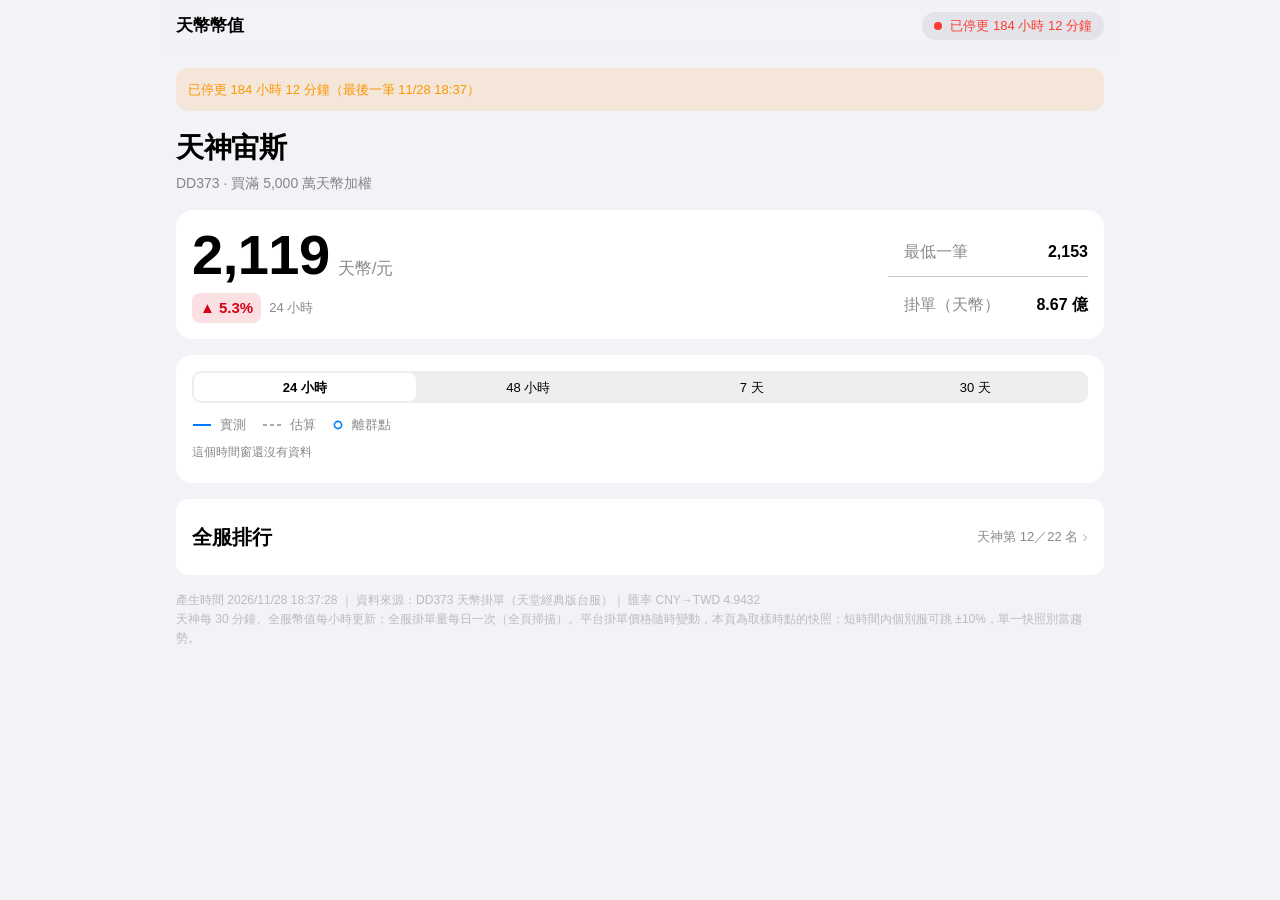
==== commit 4e47f757: "update 2026-11-28 18:37 幣價" ====
--- a/docs/index.html
+++ b/docs/index.html
@@ -381,7 +381,7 @@
 
 <nav class="nav">
   <span class="nav-t">天幣幣值</span>
-  <span class="capsule" data-fresh><span class="d"></span><span data-ts="1795861494" data-rel="1">0 分鐘前</span></span>
+  <span class="capsule" data-fresh><span class="d"></span><span data-ts="1795862248" data-rel="1">0 分鐘前</span></span>
 </nav>
 
 <div class="notice bad" id="stale-banner" hidden></div>
@@ -392,12 +392,12 @@
 
 <section class="card lg hero">
   <div class="hero-main">
-    <div class="hero-n"><b>2,143</b><span>天幣/元</span></div>
-    <div class="hero-chg"><span class="chg-pill up">▲ 7.0%</span><span class="chg-when">24 小時</span></div>
+    <div class="hero-n"><b>2,119</b><span>天幣/元</span></div>
+    <div class="hero-chg"><span class="chg-pill up">▲ 5.3%</span><span class="chg-when">24 小時</span></div>
   </div>
   <div class="hero-list">
     <div class="hero-row"><span class="hl" data-tip="全部掛單裡最便宜的一筆，小額才買得到這個價">最低一筆</span><span class="hv">2,153</span></div>
-    <div class="hero-row"><span class="hl">掛單（天幣）</span><span class="hv">8.85 億</span></div>
+    <div class="hero-row"><span class="hl">掛單（天幣）</span><span class="hv">8.67 億</span></div>
   </div>
 </section>
 
@@ -426,16 +426,16 @@
 
 <section class="card">
   <details class="dsc">
-    <summary><span>全服排行</span><span class="dsub">天神第 11／22 名</span></summary>
-    <div class="dbody glist"><div class="rrow me"><div class="rline1"><span class="rk">11</span><span class="nm">天神宙斯</span><span class="vw">2,143</span><span class="dl up">▲ 7.0%</span></div><div class="rline2">最低一筆 2,153 ・ <span data-tip="全部掛單的庫存總和。天神即時（每 30 分鐘）、其他服每日一次全頁掃描">掛單 8.85 億天幣</span></div></div><div class="rrow"><div class="rline1"><span class="rk">1</span><span class="nm">公牛克里特</span><span class="vw">2,561</span><span class="dl down">▼ 0.4%</span></div><div class="rline2">最低一筆 2,577 ・ <span data-tip="全部掛單的庫存總和。天神即時（每 30 分鐘）、其他服每日一次全頁掃描">掛單 6.68 億天幣</span></div></div><div class="rrow"><div class="rline1"><span class="rk">2</span><span class="nm">月亮女神阿緹蜜斯</span><span class="vw">2,547</span><span class="dl down">▼ 2.0%</span></div><div class="rline2">最低一筆 2,611 ・ <span data-tip="全部掛單的庫存總和。天神即時（每 30 分鐘）、其他服每日一次全頁掃描">掛單 6.94 億天幣</span></div></div><div class="rrow"><div class="rline1"><span class="rk">3</span><span class="nm">獅子涅墨亞</span><span class="vw">2,519</span><span class="dl down">▼ 1.8%</span></div><div class="rline2">最低一筆 2,532 ・ <span data-tip="全部掛單的庫存總和。天神即時（每 30 分鐘）、其他服每日一次全頁掃描">掛單 8.31 億天幣</span></div></div><div class="rrow"><div class="rline1"><span class="rk">4</span><span class="nm">美神維納斯</span><span class="vw">2,367</span><span class="dl up">▲ 0.4%</span></div><div class="rline2">最低一筆 2,367 ・ <span data-tip="全部掛單的庫存總和。天神即時（每 30 分鐘）、其他服每日一次全頁掃描">掛單 6.03 億天幣</span></div></div><div class="rrow"><div class="rline1"><span class="rk">5</span><span class="nm">水蛇許德拉</span><span class="vw">2,332</span><span class="dl up">▲ 0.8%</span></div><div class="rline2">最低一筆 2,332 ・ <span data-tip="全部掛單的庫存總和。天神即時（每 30 分鐘）、其他服每日一次全頁掃描">掛單 7.28 億天幣</span></div></div><div class="rrow"><div class="rline1"><span class="rk">6</span><span class="nm">飛馬珀伽索斯</span><span class="vw">2,299</span><span class="dl up">▲ 5.1%</span></div><div class="rline2">最低一筆 2,300 ・ <span data-tip="全部掛單的庫存總和。天神即時（每 30 分鐘）、其他服每日一次全頁掃描">掛單 19.34 億天幣</span></div></div><div class="rrow"><div class="rline1"><span class="rk">7</span><span class="nm">蛇髮女墨杜沙</span><span class="vw">2,278</span><span class="dl down">▼ 0.6%</span></div><div class="rline2">最低一筆 2,289 ・ <span data-tip="全部掛單的庫存總和。天神即時（每 30 分鐘）、其他服每日一次全頁掃描">掛單 4.23 億天幣</span></div></div><div class="rrow"><div class="rline1"><span class="rk">8</span><span class="nm">勝利女神雅典娜</span><span class="vw">2,233</span><span class="dl down">▼ 8.2%</span></div><div class="rline2">最低一筆 2,248 ・ <span data-tip="全部掛單的庫存總和。天神即時（每 30 分鐘）、其他服每日一次全頁掃描">掛單 4.52 億天幣</span></div></div><div class="rrow"><div class="rline1"><span class="rk">9</span><span class="nm">愛神邱比特</span><span class="vw">2,210</span><span class="dl up">▲ 0.3%</span></div><div class="rline2">最低一筆 2,210 ・ <span data-tip="全部掛單的庫存總和。天神即時（每 30 分鐘）、其他服每日一次全頁掃描">掛單 6.93 億天幣</span></div></div><div class="rrow"><div class="rline1"><span class="rk">10</span><span class="nm">海神波塞頓</span><span class="vw">2,187</span><span class="dl up">▲ 3.2%</span></div><div class="rline2">最低一筆 2,188 ・ <span data-tip="全部掛單的庫存總和。天神即時（每 30 分鐘）、其他服每日一次全頁掃描">掛單 7.33 億天幣</span></div></div><div class="rrow"><div class="rline1"><span class="rk">12</span><span class="nm">獨眼巨人庫克羅普斯</span><span class="vw">2,127</span><span class="dl up">▲ 0.6%</span></div><div class="rline2">最低一筆 2,130 ・ <span data-tip="全部掛單的庫存總和。天神即時（每 30 分鐘）、其他服每日一次全頁掃描">掛單 7.80 億天幣</span></div></div><div class="rrow"><div class="rline1"><span class="rk">13</span><span class="nm">地獄犬刻耳柏洛斯</span><span class="vw">2,050</span><span class="dl down">▼ 8.4%</span></div><div class="rline2">最低一筆 2,131 ・ <span data-tip="全部掛單的庫存總和。天神即時（每 30 分鐘）、其他服每日一次全頁掃描">掛單 7.89 億天幣</span></div></div><div class="rrow"><div class="rline1"><span class="rk">14</span><span class="nm">收獲女神蒂蜜特</span><span class="vw">2,037</span><span class="dl up">▲ 1.1%</span></div><div class="rline2">最低一筆 2,045 ・ <span data-tip="全部掛單的庫存總和。天神即時（每 30 分鐘）、其他服每日一次全頁掃描">掛單 10.17 億天幣</span></div></div><div class="rrow"><div class="rline1"><span class="rk">15</span><span class="nm">泰坦女神瑞亞</span><span class="vw">2,037</span><span class="dl up">▲ 2.1%</span></div><div class="rline2">最低一筆 2,038 ・ <span data-tip="全部掛單的庫存總和。天神即時（每 30 分鐘）、其他服每日一次全頁掃描">掛單 6.56 億天幣</span></div></div><div class="rrow"><div class="rline1"><span class="rk">16</span><span class="nm">火神赫發斯特斯</span><span class="vw">2,028</span><span class="dl up">▲ 0.7%</span></div><div class="rline2">最低一筆 2,028 ・ <span data-tip="全部掛單的庫存總和。天神即時（每 30 分鐘）、其他服每日一次全頁掃描">掛單 10.40 億天幣</span></div></div><div class="rrow"><div class="rline1"><span class="rk">17</span><span class="nm">冥王黑帝斯</span><span class="vw">2,026</span><span class="dl up">▲ 3.4%</span></div><div class="rline2">最低一筆 2,026 ・ <span data-tip="全部掛單的庫存總和。天神即時（每 30 分鐘）、其他服每日一次全頁掃描">掛單 7.46 億天幣</span></div></div><div class="rrow"><div class="rline1"><span class="rk">18</span><span class="nm">半人馬涅索斯</span><span class="vw">1,996</span><span class="dl up">▲ 0.6%</span></div><div class="rline2">最低一筆 1,996 ・ <span data-tip="全部掛單的庫存總和。天神即時（每 30 分鐘）、其他服每日一次全頁掃描">掛單 4.80 億天幣</span></div></div><div class="rrow"><div class="rline1"><span class="rk">19</span><span class="nm">牛人彌諾陶洛斯</span><span class="vw">1,946</span><span class="dl down">▼ 6.4%</span></div><div class="rline2">最低一筆 2,023 ・ <span data-tip="全部掛單的庫存總和。天神即時（每 30 分鐘）、其他服每日一次全頁掃描">掛單 6.02 億天幣</span></div></div><div class="rrow"><div class="rline1"><span class="rk">20</span><span class="nm">戰神馬爾斯</span><span class="vw">1,850</span><span class="dl down">▼ 6.8%</span></div><div class="rline2">最低一筆 1,856 ・ <span data-tip="全部掛單的庫存總和。天神即時（每 30 分鐘）、其他服每日一次全頁掃描">掛單 5.35 億天幣</span></div></div><div class="rrow"><div class="rline1"><span class="rk">21</span><span class="nm">天后海拉</span><span class="vw">1,840</span><span class="dl up">▲ 1.5%</span></div><div class="rline2">最低一筆 1,840 ・ <span data-tip="全部掛單的庫存總和。天神即時（每 30 分鐘）、其他服每日一次全頁掃描">掛單 6.66 億天幣</span></div></div><div class="rrow"><div class="rline1"><span class="rk">22</span><span class="nm">太陽神阿波羅</span><span class="vw">1,733</span><span class="dl down">▼ 5.0%</span></div><div class="rline2">最低一筆 1,744 ・ <span data-tip="全部掛單的庫存總和。天神即時（每 30 分鐘）、其他服每日一次全頁掃描">掛單 16.71 億天幣</span></div></div></div>
+    <summary><span>全服排行</span><span class="dsub">天神第 12／22 名</span></summary>
+    <div class="dbody glist"><div class="rrow me"><div class="rline1"><span class="rk">12</span><span class="nm">天神宙斯</span><span class="vw">2,119</span><span class="dl up">▲ 5.3%</span></div><div class="rline2">最低一筆 2,153 ・ <span data-tip="全部掛單的庫存總和。天神即時（每 30 分鐘）、其他服每日一次全頁掃描">掛單 8.67 億天幣</span></div></div><div class="rrow"><div class="rline1"><span class="rk">1</span><span class="nm">公牛克里特</span><span class="vw">2,561</span><span class="dl down">▼ 0.2%</span></div><div class="rline2">最低一筆 2,577 ・ <span data-tip="全部掛單的庫存總和。天神即時（每 30 分鐘）、其他服每日一次全頁掃描">掛單 6.68 億天幣</span></div></div><div class="rrow"><div class="rline1"><span class="rk">2</span><span class="nm">月亮女神阿緹蜜斯</span><span class="vw">2,547</span><span class="dl down">▼ 2.1%</span></div><div class="rline2">最低一筆 2,611 ・ <span data-tip="全部掛單的庫存總和。天神即時（每 30 分鐘）、其他服每日一次全頁掃描">掛單 6.94 億天幣</span></div></div><div class="rrow"><div class="rline1"><span class="rk">3</span><span class="nm">獅子涅墨亞</span><span class="vw">2,519</span><span class="dl down">▼ 2.0%</span></div><div class="rline2">最低一筆 2,532 ・ <span data-tip="全部掛單的庫存總和。天神即時（每 30 分鐘）、其他服每日一次全頁掃描">掛單 8.31 億天幣</span></div></div><div class="rrow"><div class="rline1"><span class="rk">4</span><span class="nm">美神維納斯</span><span class="vw">2,367</span><span class="dl up">▲ 0.4%</span></div><div class="rline2">最低一筆 2,367 ・ <span data-tip="全部掛單的庫存總和。天神即時（每 30 分鐘）、其他服每日一次全頁掃描">掛單 6.03 億天幣</span></div></div><div class="rrow"><div class="rline1"><span class="rk">5</span><span class="nm">水蛇許德拉</span><span class="vw">2,332</span><span class="dl up">▲ 0.7%</span></div><div class="rline2">最低一筆 2,332 ・ <span data-tip="全部掛單的庫存總和。天神即時（每 30 分鐘）、其他服每日一次全頁掃描">掛單 7.28 億天幣</span></div></div><div class="rrow"><div class="rline1"><span class="rk">6</span><span class="nm">飛馬珀伽索斯</span><span class="vw">2,299</span><span class="dl up">▲ 4.8%</span></div><div class="rline2">最低一筆 2,300 ・ <span data-tip="全部掛單的庫存總和。天神即時（每 30 分鐘）、其他服每日一次全頁掃描">掛單 19.34 億天幣</span></div></div><div class="rrow"><div class="rline1"><span class="rk">7</span><span class="nm">蛇髮女墨杜沙</span><span class="vw">2,278</span><span class="dl down">▼ 0.4%</span></div><div class="rline2">最低一筆 2,289 ・ <span data-tip="全部掛單的庫存總和。天神即時（每 30 分鐘）、其他服每日一次全頁掃描">掛單 4.23 億天幣</span></div></div><div class="rrow"><div class="rline1"><span class="rk">8</span><span class="nm">勝利女神雅典娜</span><span class="vw">2,233</span><span class="dl down">▼ 8.4%</span></div><div class="rline2">最低一筆 2,248 ・ <span data-tip="全部掛單的庫存總和。天神即時（每 30 分鐘）、其他服每日一次全頁掃描">掛單 4.52 億天幣</span></div></div><div class="rrow"><div class="rline1"><span class="rk">9</span><span class="nm">愛神邱比特</span><span class="vw">2,210</span><span class="dl up">▲ 0.3%</span></div><div class="rline2">最低一筆 2,210 ・ <span data-tip="全部掛單的庫存總和。天神即時（每 30 分鐘）、其他服每日一次全頁掃描">掛單 6.93 億天幣</span></div></div><div class="rrow"><div class="rline1"><span class="rk">10</span><span class="nm">海神波塞頓</span><span class="vw">2,187</span><span class="dl up">▲ 3.1%</span></div><div class="rline2">最低一筆 2,188 ・ <span data-tip="全部掛單的庫存總和。天神即時（每 30 分鐘）、其他服每日一次全頁掃描">掛單 7.33 億天幣</span></div></div><div class="rrow"><div class="rline1"><span class="rk">11</span><span class="nm">獨眼巨人庫克羅普斯</span><span class="vw">2,127</span><span class="dl up">▲ 0.6%</span></div><div class="rline2">最低一筆 2,130 ・ <span data-tip="全部掛單的庫存總和。天神即時（每 30 分鐘）、其他服每日一次全頁掃描">掛單 7.80 億天幣</span></div></div><div class="rrow"><div class="rline1"><span class="rk">13</span><span class="nm">地獄犬刻耳柏洛斯</span><span class="vw">2,050</span><span class="dl down">▼ 8.2%</span></div><div class="rline2">最低一筆 2,131 ・ <span data-tip="全部掛單的庫存總和。天神即時（每 30 分鐘）、其他服每日一次全頁掃描">掛單 7.89 億天幣</span></div></div><div class="rrow"><div class="rline1"><span class="rk">14</span><span class="nm">收獲女神蒂蜜特</span><span class="vw">2,037</span><span class="dl up">▲ 1.1%</span></div><div class="rline2">最低一筆 2,045 ・ <span data-tip="全部掛單的庫存總和。天神即時（每 30 分鐘）、其他服每日一次全頁掃描">掛單 10.17 億天幣</span></div></div><div class="rrow"><div class="rline1"><span class="rk">15</span><span class="nm">泰坦女神瑞亞</span><span class="vw">2,037</span><span class="dl up">▲ 1.1%</span></div><div class="rline2">最低一筆 2,038 ・ <span data-tip="全部掛單的庫存總和。天神即時（每 30 分鐘）、其他服每日一次全頁掃描">掛單 6.56 億天幣</span></div></div><div class="rrow"><div class="rline1"><span class="rk">16</span><span class="nm">火神赫發斯特斯</span><span class="vw">2,028</span><span class="dl up">▲ 0.6%</span></div><div class="rline2">最低一筆 2,028 ・ <span data-tip="全部掛單的庫存總和。天神即時（每 30 分鐘）、其他服每日一次全頁掃描">掛單 10.40 億天幣</span></div></div><div class="rrow"><div class="rline1"><span class="rk">17</span><span class="nm">冥王黑帝斯</span><span class="vw">2,026</span><span class="dl up">▲ 3.4%</span></div><div class="rline2">最低一筆 2,026 ・ <span data-tip="全部掛單的庫存總和。天神即時（每 30 分鐘）、其他服每日一次全頁掃描">掛單 7.46 億天幣</span></div></div><div class="rrow"><div class="rline1"><span class="rk">18</span><span class="nm">半人馬涅索斯</span><span class="vw">1,996</span><span class="dl up">▲ 0.5%</span></div><div class="rline2">最低一筆 1,996 ・ <span data-tip="全部掛單的庫存總和。天神即時（每 30 分鐘）、其他服每日一次全頁掃描">掛單 4.80 億天幣</span></div></div><div class="rrow"><div class="rline1"><span class="rk">19</span><span class="nm">牛人彌諾陶洛斯</span><span class="vw">1,946</span><span class="dl down">▼ 5.9%</span></div><div class="rline2">最低一筆 2,023 ・ <span data-tip="全部掛單的庫存總和。天神即時（每 30 分鐘）、其他服每日一次全頁掃描">掛單 6.02 億天幣</span></div></div><div class="rrow"><div class="rline1"><span class="rk">20</span><span class="nm">戰神馬爾斯</span><span class="vw">1,850</span><span class="dl down">▼ 7.2%</span></div><div class="rline2">最低一筆 1,856 ・ <span data-tip="全部掛單的庫存總和。天神即時（每 30 分鐘）、其他服每日一次全頁掃描">掛單 5.35 億天幣</span></div></div><div class="rrow"><div class="rline1"><span class="rk">21</span><span class="nm">天后海拉</span><span class="vw">1,840</span><span class="dl up">▲ 1.4%</span></div><div class="rline2">最低一筆 1,840 ・ <span data-tip="全部掛單的庫存總和。天神即時（每 30 分鐘）、其他服每日一次全頁掃描">掛單 6.66 億天幣</span></div></div><div class="rrow"><div class="rline1"><span class="rk">22</span><span class="nm">太陽神阿波羅</span><span class="vw">1,733</span><span class="dl down">▼ 3.3%</span></div><div class="rline2">最低一筆 1,744 ・ <span data-tip="全部掛單的庫存總和。天神即時（每 30 分鐘）、其他服每日一次全頁掃描">掛單 16.71 億天幣</span></div></div></div>
   </details>
 </section>
 <footer>
-  產生時間 2026/11/28 18:24:54 ｜ 資料來源：DD373 天幣掛單（天堂經典版台服）｜ 匯率 CNY→TWD 4.9432<br>
+  產生時間 2026/11/28 18:37:28 ｜ 資料來源：DD373 天幣掛單（天堂經典版台服）｜ 匯率 CNY→TWD 4.9432<br>
   天神每 30 分鐘、全服幣值每小時更新；全服掛單量每日一次（全頁掃描）。平台掛單價格隨時變動，本頁為取樣時點的快照；短時間內個別服可跳 ±10%，單一快照別當趨勢。
 </footer>
-<script type="application/json" id="chart-data">{"now":1795861494,"r":0.99975,"real":[[1793183100,1540.4,1540.4,0,null],[1793186460,1561.2,1561.2,0,null],[1793190240,1556.2,1556.2,0,null],[1793193960,1565.7,1565.7,0,null],[1793197320,1577.3,1577.3,0,null],[1793200920,1584.8,1584.8,0,null],[1793204640,1567.6,1567.6,0,null],[1793208240,1567.6,1567.6,0,null],[1793211780,1558.5,1558.5,0,null],[1793215560,1560.8,1560.8,0,null],[1793219040,1560.8,1560.8,0,null],[1793222460,1560.8,1560.8,0,null],[1793226300,1577.9,1577.9,0,null],[1793229960,1577.9,1577.9,0,null],[1793233320,1577.9,1577.9,0,null],[1793237100,1593.1,1593.1,0,null],[1793240460,1583.8,1583.8,0,null],[1793244060,1587.6,1587.6,0,null],[1793247780,1589.9,1589.9,0,null],[1793251320,1589.0,1589.0,0,null],[1793255100,1584.0,1584.0,0,null],[1793258520,1587.7,1587.7,0,null],[1793262060,1592.8,1592.8,0,null],[1793265900,1596.3,1596.3,0,null],[1793269440,1596.3,1596.3,0,null],[1793273160,1595.6,1595.6,0,null],[1793276700,1596.2,1596.2,0,null],[1793280360,1589.1,1589.1,0,null],[1793283720,1572.3,1572.3,0,null],[1793287380,1565.8,1565.8,0,null],[1793291040,1566.7,1566.7,0,null],[1793294520,1562.5,1562.5,0,null],[1793298300,1549.8,1549.8,0,null],[1793302020,1550.0,1550.0,0,null],[1793305500,1550.0,1550.0,0,null],[1793309100,1550.0,1550.0,0,null],[1793312640,1543.3,1543.3,0,null],[1793316120,1543.3,1543.3,0,null],[1793319780,1543.3,1543.3,0,null],[1793323320,1551.7,1551.7,0,null],[1793327160,1554.5,1554.5,0,null],[1793330640,1553.4,1553.4,0,null],[1793334060,1554.1,1554.1,0,null],[1793337840,1571.0,1571.0,0,null],[1793341260,1574.6,1574.6,0,null],[1793345100,1552.5,1552.5,0,null],[1793348640,1549.9,1549.9,0,null],[1793352360,1567.2,1567.2,0,null],[1793355900,1552.7,1552.7,0,null],[1793359380,1547.2,1547.2,0,null],[1793363220,1546.6,1546.6,0,null],[1793366700,1546.6,1546.6,0,null],[1793370180,1546.6,1546.6,0,null],[1793373900,1546.7,1546.7,0,null],[1793377500,1547.9,1547.9,0,null],[1793381100,1546.6,1546.6,0,null],[1793384700,1546.7,1546.7,0,null],[1793388060,1546.7,1546.7,0,null],[1793391900,1546.7,1546.7,0,null],[1793395560,1546.7,1546.7,0,null],[1793398980,1546.7,1546.7,0,null],[1793402520,1548.3,1548.3,0,null],[1793406300,1549.0,1549.0,0,null],[1793409900,1538.0,1538.0,0,null],[1793413560,1538.1,1538.1,0,null],[1793417160,1538.0,1538.0,0,null],[1793420640,1537.8,1537.8,0,null],[1793424060,1542.2,1542.2,0,null],[1793427960,1544.7,1544.7,0,null],[1793431500,1514.8,1514.8,0,null],[1793434980,1514.8,1514.8,0,null],[1793438460,1510.8,1510.8,0,null],[1793442240,1506.3,1506.3,0,null],[1793445720,1503.1,1503.1,0,null],[1793449320,1507.9,1507.9,0,null],[1793453160,1516.4,1516.4,0,null],[1793456700,1523.1,1523.1,0,null],[1793460360,1523.1,1523.1,0,null],[1793463660,1497.2,1497.2,0,null],[1793467440,1498.5,1498.5,0,null],[1793470980,1498.5,1498.5,0,null],[1793474580,1499.2,1499.2,0,null],[1793478420,1499.2,1499.2,0,null],[1793481900,1497.3,1497.3,0,null],[1793485380,1497.3,1497.3,0,null],[1793489100,1497.3,1497.3,0,null],[1793492640,1497.3,1497.3,0,null],[1793496060,1497.7,1497.7,0,null],[1793499900,1515.3,1515.3,0,null],[1793503260,1516.7,1516.7,0,null],[1793506920,1519.0,1519.0,0,null],[1793510460,1521.7,1521.7,0,null],[1793514060,1530.8,1530.8,0,null],[1793517720,1541.8,1541.8,0,null],[1793521380,1546.6,1546.6,0,null],[1793524920,1554.8,1554.8,0,null],[1793528580,1564.3,1564.3,0,null],[1793532300,1561.4,1561.4,0,null],[1793535780,1561.4,1561.4,0,null],[1793539560,1571.2,1571.2,0,null],[1793542980,1563.7,1563.7,0,null],[1793546580,1565.0,1565.0,0,null],[1793550300,1550.2,1550.2,0,null],[1793553720,1542.3,1542.3,0,null],[1793557500,1539.4,1539.4,0,null],[1793561100,1541.1,1541.1,0,null],[1793564580,1541.1,1541.1,0,null],[1793568300,1541.1,1541.1,0,null],[1793571840,1541.1,1541.1,0,null],[1793575500,1545.2,1545.2,0,null],[1793578920,1543.7,1543.7,0,null],[1793582520,1551.4,1551.4,0,null],[1793586120,1556.5,1556.5,0,null],[1793590020,1544.4,1544.4,0,null],[1793593260,1546.7,1546.7,0,null],[1793597160,1519.7,1519.7,0,null],[1793600700,1534.9,1534.9,0,null],[1793604300,1539.6,1539.6,0,null],[1793607840,1551.9,1551.9,0,null],[1793611560,1547.3,1547.3,0,null],[1793615100,1536.8,1536.8,0,null],[1793618640,1535.0,1535.0,0,null],[1793622120,1555.2,1555.2,0,null],[1793625960,1558.3,1558.3,0,null],[1793629260,1550.9,1550.9,0,null],[1793633040,1550.4,1550.4,0,null],[1793636700,1534.7,1534.7,0,null],[1793640360,1535.6,1535.6,0,null],[1793643720,1526.4,1526.4,0,null],[1793647440,1522.7,1522.7,0,null],[1793651040,1522.7,1522.7,0,null],[1793654700,1522.7,1522.7,0,null],[1793658120,1519.5,1519.5,0,null],[1793661840,1525.2,1525.2,0,null],[1793665320,1523.5,1523.5,0,null],[1793669160,1535.6,1535.6,0,null],[1793672520,1535.4,1535.4,0,null],[1793676240,1537.1,1537.1,0,null],[1793679720,1539.3,1539.3,0,null],[1793683440,1540.5,1540.5,0,null],[1793687160,1541.5,1541.5,0,null],[1793690760,1537.4,1537.4,0,null],[1793694120,1541.1,1541.1,0,null],[1793697840,1540.4,1540.4,0,null],[1793701260,1540.4,1540.4,0,null],[1793705160,1526.9,1526.9,0,null],[1793708580,1520.8,1520.8,0,null],[1793712300,1535.1,1535.1,0,null],[1793715720,1497.9,1497.9,0,null],[1793719560,1497.4,1497.4,0,null],[1793723040,1499.8,1499.8,0,null],[1793726460,1500.4,1500.4,0,null],[1793730180,1499.8,1499.8,0,null],[1793733780,1493.9,1493.9,0,null],[1793737260,1493.0,1493.0,0,null],[1793741220,1493.0,1493.0,0,null],[1793744520,1493.0,1493.0,0,null],[1793748300,1493.0,1493.0,0,null],[1793751900,1493.0,1493.0,0,null],[1793755560,1506.1,1506.1,0,null],[1793758920,1511.9,1511.9,0,null],[1793762520,1520.0,1520.0,0,null],[1793766360,1514.3,1514.3,0,null],[1793769840,1528.4,1528.4,0,null],[1793773260,1533.6,1533.6,0,null],[1793777160,1541.7,1541.7,0,null],[1793780580,1542.8,1542.8,0,null],[1793784180,1548.4,1548.4,0,null],[1793788020,1564.3,1564.3,0,null],[1793791500,1563.7,1563.7,0,null],[1793795040,1577.0,1577.0,0,null],[1793798520,1591.7,1591.7,0,null],[1793802240,1579.6,1579.6,0,null],[1793805780,1582.8,1582.8,0,null],[1793809560,1578.7,1578.7,0,null],[1793813160,1569.1,1569.1,0,null],[1793816700,1569.1,1569.1,0,null],[1793820060,1569.4,1569.4,0,null],[1793823900,1569.4,1569.4,0,null],[1793827380,1569.4,1569.4,0,null],[1793830980,1569.4,1569.4,0,null],[1793834700,1570.7,1570.7,0,null],[1793838240,1570.7,1570.7,0,null],[1793841720,1563.8,1563.8,0,null],[1793845560,1565.7,1565.7,0,null],[1793848980,1570.2,1570.2,0,null],[1793852760,1572.8,1572.8,0,null],[1793856180,1578.1,1578.1,0,null],[1793859840,1583.1,1583.1,0,null],[1793863500,1590.0,1590.0,0,null],[1793867160,1592.1,1592.1,0,null],[1793870760,1597.9,1597.9,0,null],[1793874360,1599.3,1599.3,0,null],[1793877960,1610.8,1610.8,0,null],[1793881440,1612.9,1612.9,0,null],[1793885040,1615.7,1615.7,0,null],[1793888640,1616.6,1616.6,0,null],[1793892240,1618.7,1618.7,0,null],[1793895720,1628.3,1628.3,0,null],[1793899440,1628.9,1628.9,0,null],[1793902860,1628.9,1628.9,0,null],[1793906580,1628.5,1628.5,0,null],[1793910300,1628.6,1628.6,0,null],[1793913960,1629.2,1629.2,0,null],[1793917260,1629.2,1629.2,0,null],[1793921040,1631.6,1631.6,0,null],[1793924760,1632.1,1632.1,0,null],[1793928300,1628.3,1628.3,0,null],[1793931960,1636.6,1636.6,0,null],[1793935260,1641.3,1641.3,0,null],[1793939040,1643.8,1643.8,0,null],[1793942460,1650.5,1650.5,0,null],[1793946180,1671.4,1671.4,0,null],[1793949900,1663.0,1663.0,0,null],[1793953500,1686.7,1686.7,0,null],[1793956980,1689.2,1689.2,0,null],[1793960520,1649.3,1649.3,0,null],[1793964060,1645.7,1645.7,0,null],[1793967960,1655.2,1655.2,0,null],[1793971620,1662.3,1662.3,0,null],[1793974920,1631.8,1631.8,0,null],[1793978580,1630.9,1630.9,0,null],[1793982240,1626.3,1626.3,0,null],[1793985960,1624.5,1624.5,0,null],[1793989320,1624.5,1624.5,0,null],[1793993040,1613.9,1613.9,0,null],[1793996700,1613.2,1613.2,0,null],[1794000240,1613.2,1613.2,0,null],[1794004020,1613.2,1613.2,0,null],[1794007320,1613.2,1613.2,0,null],[1794010980,1613.2,1674.4,1,null],[1794014640,1613.2,1656.0,1,null],[1794018120,1609.8,1609.8,0,null],[1794021960,1607.2,1607.2,0,null],[1794025320,1612.1,1612.1,0,null],[1794029220,1612.8,1612.8,0,null],[1794032520,1612.8,1612.8,0,null],[1794036180,1599.2,1599.2,0,null],[1794039780,1599.1,1599.1,0,null],[1794043440,1612.6,1612.6,0,null],[1794046920,1603.2,1603.2,0,null],[1794050460,1601.1,1601.1,0,null],[1794054240,1606.4,1606.4,0,null],[1794057840,1613.1,1613.1,0,null],[1794061500,1587.1,1587.1,0,null],[1794065100,1572.2,1572.2,0,null],[1794068520,1580.4,1580.4,0,null],[1794072060,1555.3,1555.3,0,null],[1794075840,1552.1,1552.1,0,null],[1794079320,1554.0,1554.0,0,null],[1794083100,1554.0,1554.0,0,null],[1794086760,1544.5,1544.5,0,null],[1794090180,1544.5,1544.5,0,null],[1794093720,1545.0,1545.0,0,null],[1794097320,1556.7,1556.7,0,null],[1794100860,1555.8,1555.8,0,null],[1794104520,1561.0,1561.0,0,null],[1794108300,1562.5,1562.5,0,null],[1794109320,1561.0,1561.0,0,184420],[1794109920,1561.0,1561.0,0,184420],[1794110820,1562.5,1562.5,0,186520],[1794111720,1563.5,1563.5,0,187520],[1794111900,1563.5,1563.5,0,187520],[1794112620,1563.7,1563.7,0,187720],[1794113520,1566.3,1566.3,0,188273],[1794114420,1570.1,1570.1,0,190173],[1794115320,1575.6,1575.6,0,193044],[1794115440,1575.6,1575.6,0,193044],[1794116220,1576.4,1576.4,0,193792],[1794117120,1576.5,1576.5,0,235792],[1794118020,1576.6,1576.6,0,235912],[1794118920,1576.6,1576.6,0,235912],[1794119160,1576.4,1576.4,0,235512],[1794119820,1576.3,1576.3,0,235392],[1794120720,1578.4,1578.4,0,237749],[1794121620,1582.0,1582.0,0,236522],[1794122520,1596.5,1596.5,0,237580],[1794122580,1596.5,1596.5,0,237580],[1794123420,1607.2,1607.2,0,237580],[1794124320,1609.2,1609.2,0,237900],[1794125220,1609.2,1609.2,0,237900],[1794126060,1621.4,1621.4,0,232250],[1794126120,1621.4,1621.4,0,232250],[1794127020,1623.1,1623.1,0,231922],[1794127920,1623.1,1623.1,0,231922],[1794128820,1623.1,1623.1,0,231922],[1794129720,1624.2,1624.2,0,226002],[1794129960,1624.2,1624.2,0,226002],[1794130620,1623.2,1623.2,0,225602],[1794131520,1626.8,1626.8,0,227206],[1794132420,1626.8,1626.8,0,227206],[1794133320,1629.4,1629.4,0,227206],[1794133380,1629.4,1629.4,0,227206],[1794134220,1630.7,1630.7,0,228961],[1794135120,1634.1,1634.1,0,232226],[1794136020,1632.4,1632.4,0,230864],[1794136920,1630.7,1630.7,0,228846],[1794137100,1635.3,1635.3,0,230446],[1794137820,1639.2,1639.2,0,231196],[1794138720,1641.6,1641.6,0,231196],[1794139620,1644.8,1644.8,0,231545],[1794140520,1641.3,1641.3,0,230695],[1794140640,1641.3,1641.3,0,230695],[1794141420,1636.1,1636.1,0,228985],[1794142320,1636.3,1636.3,0,229761],[1794143220,1635.8,1635.8,0,229238],[1794144120,1640.6,1640.6,0,230878],[1794144240,1640.6,1640.6,0,230878],[1794145020,1641.4,1641.4,0,235229],[1794145920,1639.0,1639.0,0,235494],[1794146820,1639.0,1639.0,0,237742],[1794147720,1633.9,1633.9,0,232991],[1794148620,1633.9,1633.9,0,232991],[1794149520,1633.9,1633.9,0,232991],[1794150420,1634.3,1634.3,0,232382],[1794151320,1634.3,1634.3,0,232682],[1794151560,1634.3,1634.3,0,232682],[1794152220,1641.8,1641.8,0,233434],[1794153120,1638.3,1638.3,0,231746],[1794154020,1656.0,1656.0,0,231946],[1794154920,1643.4,1643.4,0,228566],[1794155100,1643.4,1643.4,0,228566],[1794155820,1644.2,1644.2,0,227106],[1794156720,1644.2,1644.2,0,227116],[1794157620,1644.3,1644.3,0,184116],[1794158520,1643.6,1643.6,0,225901],[1794158760,1643.6,1643.6,0,225901],[1794159420,1643.6,1643.6,0,225901],[1794160320,1639.5,1639.5,0,224511],[1794161220,1639.5,1639.5,0,224511],[1794162120,1642.9,1642.9,0,226011],[1794162360,1640.4,1640.4,0,225101],[1794163020,1638.3,1638.3,0,224572],[1794163920,1638.3,1638.3,0,224572],[1794164820,1638.3,1638.3,0,224572],[1794165720,1638.3,1638.3,0,224572],[1794165780,1638.3,1638.3,0,224572],[1794166620,1638.3,1638.3,0,224572],[1794167520,1638.3,1638.3,0,224572],[1794168420,1633.9,1633.9,0,223072],[1794169320,1633.9,1633.9,0,223072],[1794169380,1633.9,1633.9,0,223072],[1794170220,1633.9,1633.9,0,223072],[1794171120,1633.9,1633.9,0,223072],[1794172020,1633.9,1633.9,0,223072],[1794172920,1633.9,1633.9,0,223072],[1794172980,1633.9,1633.9,0,223072],[1794173820,1633.9,1633.9,0,223072],[1794174720,1633.9,1633.9,0,223072],[1794175620,1633.9,1633.9,0,223072],[1794176520,1633.9,1633.9,0,223072],[1794176700,1633.9,1633.9,0,223072],[1794177420,1633.9,1633.9,0,223072],[1794178320,1633.9,1633.9,0,223072],[1794179220,1633.9,1633.9,0,223072],[1794180120,1635.1,1635.1,0,223072],[1794180240,1635.1,1635.1,0,223072],[1794181020,1635.1,1635.1,0,223072],[1794181920,1635.1,1635.1,0,223072],[1794182820,1635.1,1635.1,0,223072],[1794183660,1635.1,1635.1,0,223072],[1794183720,1635.1,1635.1,0,223072],[1794184620,1635.1,1635.1,0,223072],[1794185520,1640.0,1640.0,0,224462],[1794186420,1640.0,1640.0,0,226262],[1794187260,1643.3,1643.3,0,226702],[1794187320,1643.3,1643.3,0,228702],[1794188220,1643.3,1643.3,0,228702],[1794189120,1643.3,1643.3,0,228702],[1794190020,1644.7,1644.7,0,228782],[1794190920,1647.8,1647.8,0,229182],[1794191040,1647.8,1647.8,0,229182],[1794191820,1647.8,1647.8,0,229182],[1794192720,1647.8,1647.8,0,229182],[1794193620,1647.8,1647.8,0,229182],[1794194520,1647.8,1647.8,0,229182],[1794194820,1647.8,1647.8,0,229182],[1794195420,1650.5,1650.5,0,229662],[1794196320,1653.5,1653.5,0,230042],[1794197220,1653.5,1653.5,0,230042],[1794198120,1653.5,1653.5,0,230042],[1794198240,1653.5,1653.5,0,230042],[1794199020,1650.5,1650.5,0,224162],[1794199920,1642.7,1642.7,0,233162],[1794200820,1644.6,1644.6,0,233921],[1794201720,1645.0,1645.0,0,235040],[1794201840,1645.0,1645.0,0,235040],[1794202620,1649.9,1649.9,0,235521],[1794203520,1651.1,1651.1,0,235780],[1794204420,1651.3,1651.3,0,235210],[1794205320,1648.7,1648.7,0,234169],[1794205560,1648.7,1648.7,0,234169],[1794206220,1654.5,1654.5,0,235269],[1794207120,1655.1,1655.1,0,235309],[1794208020,1662.5,1662.5,0,236583],[1794208920,1663.2,1663.2,0,236812],[1794208980,1663.2,1663.2,0,236812],[1794209820,1664.8,1664.8,0,237112],[1794210720,1660.4,1660.4,0,235962],[1794211620,1664.0,1664.0,0,236097],[1794212520,1664.0,1664.0,0,236097],[1794212640,1664.0,1664.0,0,236117],[1794213420,1652.8,1652.8,0,232944],[1794214320,1652.8,1652.8,0,232944],[1794215220,1652.8,1652.8,0,232944],[1794216120,1652.8,1652.8,0,232944],[1794217020,1653.3,1653.3,0,235944],[1794217920,1656.2,1656.2,0,239324],[1794218820,1657.0,1657.0,0,239785],[1794219720,1657.0,1657.0,0,239785],[1794219960,1657.0,1657.0,0,239785],[1794220620,1657.3,1657.3,0,239785],[1794221520,1650.8,1650.8,0,238931],[1794222420,1654.5,1654.5,0,239641],[1794223320,1657.3,1657.3,0,240071],[1794224220,1658.5,1658.5,0,241571],[1794225120,1660.8,1660.8,0,242571],[1794226020,1661.7,1661.7,0,242611],[1794226920,1666.2,1666.2,0,241502],[1794226980,1666.2,1666.2,0,241502],[1794227820,1666.3,1666.3,0,241756],[1794228720,1666.7,1666.7,0,240497],[1794229620,1666.7,1666.7,0,240317],[1794230520,1641.8,1641.8,0,235813],[1794231420,1643.2,1643.2,0,236108],[1794232320,1643.2,1643.2,0,236248],[1794233220,1623.4,1623.4,0,230963],[1794234120,1623.4,1623.4,0,230963],[1794234180,1623.4,1623.4,0,230963],[1794235020,1623.4,1623.4,0,230963],[1794235920,1623.4,1623.4,0,224963],[1794236820,1623.4,1623.4,0,224963],[1794237720,1623.4,1623.4,0,224963],[1794237900,1623.4,1623.4,0,224963],[1794238620,1627.9,1627.9,0,225495],[1794239520,1629.4,1629.4,0,225670],[1794240420,1629.4,1629.4,0,225670],[1794241320,1628.0,1628.0,0,161506],[1794241380,1628.0,1628.0,0,161506],[1794242220,1628.0,1628.0,0,161506],[1794243120,1622.4,1622.4,0,160795],[1794244020,1621.2,1621.2,0,160814],[1794244920,1611.2,1611.2,0,159525],[1794245040,1611.2,1611.2,0,159525],[1794245820,1611.2,1611.2,0,159525],[1794246720,1621.3,1621.3,0,178825],[1794247620,1621.3,1621.3,0,168025],[1794248520,1618.4,1618.4,0,167482],[1794248760,1616.2,1616.2,0,167082],[1794249420,1618.4,1618.4,0,167482],[1794250320,1618.4,1618.4,0,168982],[1794251220,1618.1,1618.1,0,168917],[1794252060,1618.1,1618.1,0,168917],[1794252120,1618.1,1618.1,0,168917],[1794253020,1618.0,1618.0,0,167417],[1794253920,1618.0,1618.0,0,167897],[1794254820,1618.0,1618.0,0,167897],[1794255720,1618.0,1618.0,0,167897],[1794255960,1618.0,1618.0,0,167897],[1794256620,1618.0,1618.0,0,167897],[1794257520,1618.0,1618.0,0,167897],[1794258420,1618.0,1618.0,0,167897],[1794259320,1618.0,1618.0,0,167897],[1794259440,1618.0,1618.0,0,167897],[1794260220,1618.0,1618.0,0,167897],[1794261120,1618.0,1618.0,0,167897],[1794262020,1618.0,1618.0,0,167897],[1794262920,1618.0,1618.0,0,167897],[1794263820,1618.0,1618.0,0,167897],[1794264720,1618.0,1618.0,0,167897],[1794265620,1618.0,1618.0,0,167897],[1794266460,1619.4,1619.4,0,168147],[1794266520,1619.4,1619.4,0,168147],[1794267420,1619.4,1619.4,0,168147],[1794268320,1619.4,1619.4,0,168147],[1794269220,1619.4,1619.4,0,168147],[1794270060,1619.4,1619.4,0,168147],[1794270120,1619.4,1619.4,0,168147],[1794271020,1625.8,1625.8,0,168719],[1794271920,1616.9,1616.9,0,149419],[1794272820,1631.3,1631.3,0,151419],[1794273720,1623.1,1623.1,0,152287],[1794273780,1623.1,1623.1,0,152287],[1794274620,1623.1,1623.1,0,152287],[1794275520,1623.1,1623.1,0,152287],[1794276420,1621.6,1621.6,0,152187],[1794277320,1622.9,1622.9,0,152687],[1794277500,1622.9,1622.9,0,152687],[1794278220,1624.5,1624.5,0,153187],[1794279120,1632.0,1632.0,0,156187],[1794280020,1632.0,1632.0,0,156187],[1794280920,1632.3,1632.3,0,218657],[1794280980,1632.3,1632.3,0,218657],[1794281820,1632.3,1632.3,0,218657],[1794282720,1642.7,1642.7,0,220157],[1794283620,1642.7,1642.7,0,222954],[1794284520,1633.6,1633.6,0,218519],[1794284820,1633.6,1633.6,0,218222],[1794285420,1627.6,1627.6,0,213787],[1794286320,1627.6,1627.6,0,213787],[1794287220,1627.6,1627.6,0,171787],[1794288120,1626.9,1626.9,0,172187],[1794288240,1626.9,1626.9,0,172187],[1794289020,1621.2,1621.2,0,170187],[1794289920,1630.3,1630.3,0,173696],[1794290820,1630.4,1630.4,0,173978],[1794291720,1630.8,1630.8,0,175518],[1794291900,1630.8,1630.8,0,175518],[1794292620,1630.9,1630.9,0,176518],[1794293520,1630.9,1630.9,0,176518],[1794294420,1631.7,1631.7,0,177076],[1794295320,1619.3,1619.3,0,169887],[1794295620,1617.2,1617.2,0,169407],[1794296220,1636.4,1636.4,0,175599],[1794297120,1629.6,1629.6,0,178469],[1794298020,1615.6,1615.6,0,175277],[1794298920,1611.7,1611.7,0,176627],[1794299100,1611.7,1611.7,0,177127],[1794299820,1612.8,1612.8,0,177727],[1794300720,1612.8,1612.8,0,177727],[1794301620,1623.3,1623.3,0,188024],[1794302520,1623.3,1623.3,0,188165],[1794302820,1623.3,1623.3,0,188165],[1794303420,1623.4,1623.4,0,204868],[1794304320,1623.4,1623.4,0,205168],[1794305220,1618.9,1618.9,0,196468],[1794306120,1618.9,1618.9,0,196468],[1794306360,1618.9,1618.9,0,196468],[1794307020,1619.8,1619.8,0,197423],[1794307920,1620.6,1620.6,0,197864],[1794308820,1620.1,1620.1,0,197564],[1794309720,1620.1,1620.1,0,178164],[1794310620,1622.2,1622.2,0,179333],[1794311520,1622.7,1622.7,0,179036],[1794312420,1623.0,1623.0,0,179314],[1794313320,1625.5,1625.5,0,178576],[1794313500,1625.5,1625.5,0,178576],[1794314220,1625.8,1625.8,0,178963],[1794315120,1626.4,1626.4,0,179861],[1794316020,1626.5,1626.5,0,179861],[1794316920,1627.0,1627.0,0,179717],[1794317040,1627.0,1627.0,0,179717],[1794317820,1627.4,1627.4,0,179717],[1794318720,1628.0,1628.0,0,178877],[1794319620,1628.0,1628.0,0,174877],[1794320520,1628.0,1628.0,0,172052],[1794321420,1627.8,1627.8,0,171522],[1794322320,1628.2,1628.2,0,172080],[1794323220,1628.8,1628.8,0,162580],[1794324120,1630.1,1630.1,0,184505],[1794325020,1629.9,1629.9,0,184105],[1794325920,1629.9,1629.9,0,183645],[1794326820,1629.9,1629.9,0,183345],[1794327720,1628.8,1628.8,0,180607],[1794327840,1626.6,1626.6,0,179007],[1794328620,1615.2,1615.2,0,174588],[1794329520,1610.1,1610.1,0,173659],[1794330420,1606.9,1606.9,0,172957],[1794331320,1606.9,1606.9,0,172957],[1794331620,1606.9,1606.9,0,172957],[1794332220,1606.9,1606.9,0,172957],[1794333120,1606.9,1606.9,0,172697],[1794334020,1606.9,1606.9,0,172697],[1794334920,1606.9,1606.9,0,172697],[1794335040,1606.9,1606.9,0,172697],[1794335820,1606.9,1606.9,0,172697],[1794336720,1606.9,1606.9,0,172697],[1794337620,1606.9,1606.9,0,172697],[1794338520,1600.3,1600.3,0,172697],[1794338700,1600.3,1600.3,0,172697],[1794339420,1600.3,1600.3,0,172697],[1794340320,1600.3,1600.3,0,172697],[1794341220,1599.9,1599.9,0,172097],[1794342120,1599.9,1599.9,0,172097],[1794342360,1599.9,1599.9,0,172097],[1794343020,1599.9,1599.9,0,172097],[1794343920,1599.9,1599.9,0,172097],[1794344820,1599.9,1599.9,0,172097],[1794345720,1599.9,1599.9,0,172097],[1794345900,1599.2,1599.2,0,171982],[1794346620,1599.2,1599.2,0,171982],[1794347520,1599.2,1599.2,0,171982],[1794348420,1599.2,1599.2,0,171982],[1794349320,1599.2,1599.2,0,171982],[1794349380,1599.2,1599.2,0,171982],[1794350220,1599.2,1599.2,0,171982],[1794351120,1599.2,1599.2,0,172382],[1794352020,1599.2,1599.2,0,172382],[1794352920,1599.2,1599.2,0,172382],[1794353160,1599.2,1599.2,0,172382],[1794353820,1599.2,1599.2,0,172382],[1794354720,1598.5,1598.5,0,172282],[1794355620,1598.5,1598.5,0,172282],[1794356520,1598.5,1598.5,0,172282],[1794356580,1598.5,1598.5,0,172282],[1794357420,1575.3,1575.3,0,175282],[1794358320,1585.7,1585.7,0,176982],[1794359220,1623.2,1623.2,0,183592],[1794360120,1629.8,1629.8,0,184596],[1794360360,1629.8,1629.8,0,184596],[1794361020,1629.8,1629.8,0,164819],[1794361920,1630.1,1630.1,0,173219],[1794362820,1632.2,1632.2,0,171825],[1794363720,1632.9,1632.9,0,172110],[1794363960,1632.9,1632.9,0,172110],[1794364620,1633.1,1633.1,0,172110],[1794365520,1633.1,1633.1,0,171210],[1794366420,1641.4,1641.4,0,172323],[1794367320,1643.1,1643.1,0,172323],[1794367380,1643.1,1643.1,0,172323],[1794368220,1643.2,1643.2,0,171864],[1794369120,1643.2,1643.2,0,233564],[1794370020,1643.2,1643.2,0,230564],[1794370920,1643.4,1643.4,0,210564],[1794371820,1643.4,1643.4,0,210564],[1794372720,1643.4,1643.4,0,231564],[1794373620,1643.5,1643.5,0,231564],[1794374520,1643.5,1643.5,0,235064],[1794374580,1643.5,1643.5,0,235064],[1794375420,1656.2,1656.2,0,242708],[1794376320,1656.8,1656.8,0,246797],[1794377220,1657.2,1657.2,0,247797],[1794378120,1657.4,1657.4,0,248102],[1794379020,1658.1,1658.1,0,248102],[1794379920,1664.8,1664.8,0,249073],[1794380820,1666.8,1666.8,0,250521],[1794381660,1666.8,1666.8,0,250821],[1794381720,1666.8,1666.8,0,250821],[1794382620,1677.8,1677.8,0,252240],[1794383520,1683.2,1683.2,0,252472],[1794384420,1683.2,1683.2,0,252472],[1794385320,1683.6,1683.6,0,252935],[1794385380,1683.6,1683.6,0,252935],[1794386220,1683.8,1683.8,0,252935],[1794387120,1687.0,1687.0,0,257774],[1794388020,1697.0,1697.0,0,261474],[1794388920,1701.7,1701.7,0,269448],[1794388980,1701.7,1701.7,0,269448],[1794389820,1707.7,1707.7,0,271159],[1794390720,1708.4,1708.4,0,271159],[1794391620,1711.2,1711.2,0,271274],[1794392460,1714.2,1714.2,0,270989],[1794392520,1714.2,1714.2,0,270989],[1794393420,1733.8,1733.8,0,270989],[1794394320,1739.9,1739.9,0,269989],[1794395220,1740.4,1740.4,0,267319],[1794396120,1735.7,1735.7,0,266219],[1794396240,1735.7,1735.7,0,266219],[1794397020,1736.8,1736.8,0,270239],[1794397920,1741.4,1741.4,0,269969],[1794398820,1736.4,1736.4,0,265639],[1794399720,1736.9,1736.9,0,265651],[1794399780,1736.9,1736.9,0,265651],[1794400620,1738.2,1738.2,0,265921],[1794401520,1740.8,1740.8,0,266051],[1794402420,1746.4,1746.4,0,266451],[1794403320,1750.7,1750.7,0,269511],[1794403440,1752.1,1752.1,0,267513],[1794404220,1748.7,1748.7,0,269330],[1794405120,1755.6,1755.6,0,270830],[1794406020,1758.2,1758.2,0,268132],[1794406920,1786.3,1786.3,0,265917],[1794407040,1786.3,1786.3,0,265917],[1794407820,1764.2,1764.2,0,264157],[1794408720,1745.2,1745.2,0,262835],[1794409620,1747.2,1747.2,0,262835],[1794410520,1743.3,1743.3,0,261936],[1794410640,1750.7,1750.7,0,262921],[1794411420,1755.1,1755.1,0,258302],[1794412320,1749.2,1749.2,0,236356],[1794413220,1728.9,1728.9,0,192806],[1794414120,1731.2,1731.2,0,190806],[1794414300,1731.2,1731.2,0,190806],[1794415020,1715.4,1715.4,0,188913],[1794415920,1704.1,1704.1,0,187378],[1794416820,1704.1,1704.1,0,187378],[1794417720,1704.1,1704.1,0,187958],[1794417900,1704.1,1704.1,0,187958],[1794418620,1704.1,1704.1,0,187958],[1794419520,1699.1,1699.1,0,186411],[1794420420,1699.1,1699.1,0,185411],[1794421320,1699.1,1699.1,0,185411],[1794422220,1699.1,1699.1,0,185411],[1794423120,1699.1,1699.1,0,184651],[1794424020,1699.1,1699.1,0,184651],[1794424920,1699.1,1699.1,0,184651],[1794425040,1699.1,1699.1,0,184651],[1794425820,1699.1,1699.1,0,184651],[1794426720,1699.1,1699.1,0,184651],[1794427620,1699.1,1699.1,0,184651],[1794428520,1699.1,1699.1,0,184651],[1794428700,1699.1,1699.1,0,184771],[1794429420,1699.1,1699.1,0,184771],[1794430320,1699.1,1699.1,0,184771],[1794431220,1699.1,1699.1,0,184771],[1794432120,1699.1,1699.1,0,184771],[1794432420,1699.1,1699.1,0,184771],[1794433020,1699.1,1699.1,0,184771],[1794433920,1699.1,1699.1,0,184771],[1794434820,1699.1,1699.1,0,185101],[1794435720,1699.1,1699.1,0,185101],[1794435840,1699.1,1699.1,0,185101],[1794436620,1699.1,1699.1,0,185101],[1794437520,1699.1,1699.1,0,185101],[1794438420,1699.1,1699.1,0,185101],[1794439320,1699.1,1699.1,0,185101],[1794440220,1702.3,1702.3,0,187801],[1794441120,1702.3,1702.3,0,193801],[1794442020,1706.5,1706.5,0,194401],[1794442860,1706.5,1706.5,0,194401],[1794442920,1706.5,1706.5,0,194401],[1794443820,1706.5,1706.5,0,195901],[1794444720,1706.5,1706.5,0,195901],[1794445620,1699.7,1699.7,0,197005],[1794446520,1699.8,1699.8,0,199104],[1794446580,1699.8,1699.8,0,199104],[1794447420,1700.3,1700.3,0,200804],[1794448320,1700.8,1700.8,0,199804],[1794449220,1702.9,1702.9,0,200264],[1794450120,1698.5,1698.5,0,199504],[1794450180,1698.5,1698.5,0,199504],[1794451020,1698.6,1698.6,0,200576],[1794451920,1698.6,1698.6,0,200876],[1794452820,1698.7,1698.7,0,202159],[1794453720,1699.5,1699.5,0,205135],[1794453840,1699.5,1699.5,0,205135],[1794454620,1701.4,1701.4,0,269406],[1794455520,1704.3,1704.3,0,264619],[1794456420,1704.4,1704.4,0,267819],[1794457320,1704.5,1704.5,0,269716],[1794457440,1704.5,1704.5,0,269716],[1794458220,1704.5,1704.5,0,269145],[1794459120,1718.1,1718.1,0,269602],[1794460020,1704.5,1704.5,0,265405],[1794460860,1705.9,1705.9,0,266242],[1794460920,1705.9,1705.9,0,265259],[1794461820,1706.0,1706.0,0,262174],[1794462720,1731.6,1731.6,0,263962],[1794463620,1748.4,1748.4,0,204045],[1794464520,1751.0,1751.0,0,207369],[1794464760,1751.5,1751.5,0,207530],[1794465420,1750.8,1750.8,0,249297],[1794466320,1753.0,1753.0,0,252122],[1794467220,1750.7,1750.7,0,267220],[1794468120,1750.0,1750.0,0,268714],[1794469020,1750.1,1750.1,0,267228],[1794469920,1750.3,1750.3,0,268928],[1794470820,1750.5,1750.5,0,268928],[1794471720,1750.6,1750.6,0,267812],[1794472620,1750.6,1750.6,0,269812],[1794473520,1750.3,1750.3,0,267734],[1794474420,1750.3,1750.3,0,267734],[1794475260,1750.3,1750.3,0,270434],[1794475320,1750.3,1750.3,0,270434],[1794476220,1750.3,1750.3,0,270389],[1794477120,1750.7,1750.7,0,267389],[1794478020,1751.4,1751.4,0,268465],[1794478920,1751.5,1751.5,0,271465],[1794479100,1751.5,1751.5,0,271465],[1794479820,1752.4,1752.4,0,271465],[1794480720,1754.9,1754.9,0,271032],[1794481620,1756.4,1756.4,0,272216],[1794482520,1759.9,1759.9,0,270973],[1794482700,1760.0,1760.0,0,270973],[1794483420,1760.7,1760.7,0,272308],[1794484320,1760.8,1760.8,0,272308],[1794485220,1761.2,1761.2,0,273382],[1794486120,1762.3,1762.3,0,273399],[1794486240,1762.7,1762.7,0,274599],[1794487020,1773.3,1773.3,0,274859],[1794487920,1763.4,1763.4,0,271693],[1794488820,1763.5,1763.5,0,266767],[1794489720,1763.3,1763.3,0,264249],[1794489840,1763.3,1763.3,0,264249],[1794490620,1769.5,1769.5,0,269429],[1794491520,1763.7,1763.7,0,267106],[1794492420,1771.1,1771.1,0,268891],[1794493320,1777.7,1777.7,0,270161],[1794493500,1779.0,1779.0,0,270187],[1794494220,1779.8,1779.8,0,268419],[1794495120,1779.7,1779.7,0,266383],[1794496020,1779.6,1779.6,0,267162],[1794496920,1779.3,1779.3,0,267466],[1794497820,1780.1,1780.1,0,267843],[1794498720,1779.7,1779.7,0,266860],[1794499620,1779.9,1779.9,0,266860],[1794500520,1779.8,1779.8,0,264260],[1794500580,1779.8,1779.8,0,264260],[1794501420,1780.3,1780.3,0,265016],[1794502320,1780.1,1780.1,0,264639],[1794503220,1772.3,1772.3,0,258858],[1794504120,1769.3,1769.3,0,257268],[1794505020,1773.4,1773.4,0,258781],[1794505920,1773.4,1773.4,0,259781],[1794506820,1777.9,1777.9,0,261481],[1794507720,1777.9,1777.9,0,261481],[1794507900,1777.9,1777.9,0,261481],[1794508620,1777.9,1777.9,0,261481],[1794509520,1773.4,1773.4,0,259923],[1794510420,1773.4,1773.4,0,259923],[1794511320,1773.4,1773.4,0,259923],[1794512220,1773.4,1773.4,0,259093],[1794513120,1774.0,1774.0,0,259293],[1794514020,1774.0,1774.0,0,260123],[1794514920,1774.0,1774.0,0,260123],[1794515100,1774.0,1774.0,0,260123],[1794515820,1774.0,1774.0,0,260123],[1794516720,1774.0,1774.0,0,260123],[1794517620,1774.0,1774.0,0,260123],[1794518520,1774.0,1774.0,0,260123],[1794518700,1774.0,1774.0,0,260123],[1794519420,1774.0,1774.0,0,260123],[1794520320,1774.0,1774.0,0,260123],[1794521220,1774.0,1774.0,0,260123],[1794522120,1774.0,1774.0,0,260123],[1794522240,1774.0,1774.0,0,260123],[1794523020,1774.0,1774.0,0,260123],[1794523920,1774.0,1774.0,0,260123],[1794524820,1778.6,1778.6,0,260423],[1794525720,1774.8,1774.8,0,257423],[1794525900,1774.8,1774.8,0,257423],[1794526620,1774.8,1774.8,0,257423],[1794527520,1774.8,1774.8,0,257423],[1794528420,1777.9,1777.9,0,258813],[1794529320,1778.2,1778.2,0,263813],[1794529440,1778.2,1778.2,0,263813],[1794530220,1778.2,1778.2,0,263813],[1794531120,1779.9,1779.9,0,264213],[1794532020,1778.9,1778.9,0,266013],[1794532920,1783.4,1783.4,0,269013],[1794533040,1783.4,1783.4,0,269013],[1794533820,1795.1,1795.1,0,269996],[1794534720,1796.8,1796.8,0,270579],[1794535620,1797.0,1797.0,0,271689],[1794536520,1796.5,1796.5,0,270613],[1794536760,1796.5,1796.5,0,270613],[1794537420,1796.5,1796.5,0,270613],[1794538320,1784.3,1784.3,0,270763],[1794539220,1786.7,1786.7,0,270710],[1794540120,1787.4,1787.4,0,271973],[1794541020,1789.3,1789.3,0,272683],[1794541920,1789.3,1789.3,0,272683],[1794542820,1789.1,1789.1,0,272520],[1794543720,1793.6,1793.6,0,272438],[1794543900,1793.6,1793.6,0,272438],[1794544620,1793.6,1793.6,0,272438],[1794545520,1794.0,1794.0,0,271726],[1794546420,1794.0,1794.0,0,271370],[1794547320,1794.3,1794.3,0,272882],[1794547560,1794.3,1794.3,0,272882],[1794548220,1795.8,1795.8,0,273316],[1794549120,1795.9,1795.9,0,273414],[1794550020,1795.5,1795.5,0,269470],[1794550920,1795.5,1795.5,0,269470],[1794551100,1795.5,1795.5,0,269470],[1794551820,1795.5,1795.5,0,269470],[1794552720,1795.6,1795.6,0,269568],[1794553620,1800.0,1800.0,0,269568],[1794554520,1801.1,1801.1,0,268819],[1794554580,1801.1,1801.1,0,268819],[1794555420,1802.2,1802.2,0,270109],[1794556320,1796.0,1796.0,0,262350],[1794557220,1793.6,1793.6,0,261218],[1794558120,1794.2,1794.2,0,262018],[1794558360,1794.2,1794.2,0,260018],[1794559020,1797.8,1797.8,0,258868],[1794559920,1797.4,1797.4,0,261163],[1794560820,1800.8,1800.8,0,265343],[1794561720,1801.1,1801.1,0,265595],[1794561960,1801.1,1801.1,0,265595],[1794562620,1802.0,1802.0,0,265595],[1794563520,1802.4,1802.4,0,266345],[1794564420,1802.4,1802.4,0,266345],[1794565320,1803.1,1803.1,0,266075],[1794565560,1803.1,1803.1,0,266075],[1794566220,1804.9,1804.9,0,269075],[1794567120,1804.9,1804.9,0,269326],[1794568020,1805.3,1805.3,0,269514],[1794568920,1805.3,1805.3,0,267475],[1794569160,1809.3,1809.3,0,268875],[1794569820,1805.3,1805.3,0,267773],[1794570720,1805.0,1805.0,0,267456],[1794571620,1805.2,1805.2,0,267280],[1794572520,1805.2,1805.2,0,266280],[1794572760,1805.2,1805.2,0,268280],[1794573420,1805.2,1805.2,0,267050],[1794574320,1805.2,1805.2,0,267050],[1794575220,1805.2,1805.2,0,267217],[1794576120,1806.9,1806.9,0,268012],[1794576240,1806.9,1806.9,0,268012],[1794577020,1807.0,1807.0,0,267476],[1794577920,1806.9,1806.9,0,266516],[1794578820,1807.2,1807.2,0,265416],[1794579720,1806.8,1806.8,0,265240],[1794579960,1806.8,1806.8,0,260240],[1794580620,1807.6,1807.6,0,261040],[1794581520,1808.5,1808.5,0,263850],[1794582420,1808.5,1808.5,0,261555],[1794583320,1807.9,1807.9,0,260859],[1794583380,1807.8,1807.8,0,260119],[1794584220,1810.1,1810.1,0,260526],[1794585120,1811.8,1811.8,0,260826],[1794586020,1818.8,1818.8,0,261776],[1794586920,1825.3,1825.3,0,259926],[1794587820,1825.3,1825.3,0,257526],[1794588720,1825.2,1825.2,0,256726],[1794589620,1819.5,1819.5,0,252665],[1794590520,1819.5,1819.5,0,252665],[1794590640,1819.5,1819.5,0,252665],[1794591420,1819.5,1819.5,0,252665],[1794592320,1813.8,1813.8,0,251765],[1794593220,1813.8,1813.8,0,251765],[1794594120,1813.8,1813.8,0,251765],[1794594360,1813.8,1813.8,0,251765],[1794595020,1812.3,1812.3,0,250929],[1794595920,1813.8,1813.8,0,251765],[1794596820,1813.8,1813.8,0,252865],[1794597720,1813.8,1813.8,0,252865],[1794597840,1815.1,1815.1,0,253082],[1794598620,1815.1,1815.1,0,253082],[1794599520,1812.3,1812.3,0,252632],[1794600420,1812.3,1812.3,0,252632],[1794601320,1812.3,1812.3,0,252632],[1794601560,1812.7,1812.7,0,252649],[1794602220,1812.7,1812.7,0,252649],[1794603120,1812.7,1812.7,0,252649],[1794604020,1812.7,1812.7,0,252649],[1794604920,1812.7,1812.7,0,252649],[1794605160,1812.7,1812.7,0,252649],[1794605820,1812.7,1812.7,0,252649],[1794606720,1812.7,1812.7,0,252649],[1794607620,1815.3,1815.3,0,252949],[1794608520,1815.3,1815.3,0,252949],[1794608640,1815.3,1815.3,0,252949],[1794609420,1815.3,1815.3,0,252949],[1794610320,1815.3,1815.3,0,252949],[1794611220,1815.3,1815.3,0,252949],[1794612120,1815.3,1815.3,0,252949],[1794613020,1815.3,1815.3,0,252949],[1794613920,1815.3,1815.3,0,253949],[1794614820,1815.3,1815.3,0,258249],[1794615720,1815.3,1815.3,0,258249],[1794615840,1815.3,1815.3,0,258249],[1794616620,1815.3,1815.3,0,248249],[1794617520,1815.3,1815.3,0,255249],[1794618420,1813.5,1813.5,0,257249],[1794619320,1815.9,1815.9,0,260624],[1794619380,1815.9,1815.9,0,260624],[1794620220,1815.9,1815.9,0,257624],[1794621120,1817.3,1817.3,0,257334],[1794622020,1822.1,1822.1,0,258071],[1794622920,1826.0,1826.0,0,258590],[1794623160,1826.0,1826.0,0,258590],[1794623820,1833.5,1833.5,0,259690],[1794624720,1831.6,1831.6,0,259390],[1794625620,1832.7,1832.7,0,264390],[1794626520,1836.8,1836.8,0,264390],[1794626640,1837.2,1837.2,0,264440],[1794627420,1813.2,1813.2,0,261660],[1794628320,1816.1,1816.1,0,262455],[1794629220,1816.1,1816.1,0,262455],[1794630120,1842.9,1842.9,0,273133],[1794630180,1842.9,1842.9,0,273133],[1794631020,1843.4,1843.4,0,275340],[1794631920,1843.4,1843.4,0,274940],[1794632820,1843.6,1843.6,0,273940],[1794633720,1843.6,1843.6,0,273940],[1794633780,1843.6,1843.6,0,273940],[1794634620,1843.6,1843.6,0,273940],[1794635520,1843.1,1843.1,0,272927],[1794636420,1843.1,1843.1,0,272927],[1794637320,1843.4,1843.4,0,273452],[1794638220,1843.0,1843.0,0,271482],[1794639120,1811.2,1811.2,0,268965],[1794640020,1811.5,1811.5,0,268715],[1794640920,1811.5,1811.5,0,268715],[1794641040,1811.5,1811.5,0,268715],[1794641820,1813.9,1813.9,0,270615],[1794642720,1814.4,1814.4,0,270815],[1794643620,1813.9,1813.9,0,260615],[1794644460,1813.9,1813.9,0,260615],[1794644520,1813.9,1813.9,0,260615],[1794645420,1813.9,1813.9,0,260615],[1794646320,1815.9,1815.9,0,262215],[1794647220,1815.1,1815.1,0,254285],[1794648060,1809.8,1809.8,0,251696],[1794648120,1809.8,1809.8,0,252696],[1794649020,1809.8,1809.8,0,252696],[1794649920,1809.8,1809.8,0,252696],[1794650820,1809.8,1809.8,0,258096],[1794651720,1809.8,1809.8,0,259096],[1794651840,1809.8,1809.8,0,259096],[1794652620,1820.2,1820.2,0,259496],[1794653520,1821.2,1821.2,0,259946],[1794654420,1822.8,1822.8,0,260446],[1794655320,1822.8,1822.8,0,255046],[1794655380,1822.8,1822.8,0,255046],[1794656220,1814.3,1814.3,0,255846],[1794657120,1806.1,1806.1,0,256859],[1794658020,1806.1,1806.1,0,247359],[1794658920,1804.6,1804.6,0,246523],[1794659100,1804.6,1804.6,0,246523],[1794659820,1806.3,1806.3,0,247104],[1794660720,1806.3,1806.3,0,247104],[1794661620,1806.3,1806.3,0,247104],[1794662520,1806.3,1806.3,0,247104],[1794663420,1806.3,1806.3,0,247104],[1794664320,1803.5,1803.5,0,246369],[1794665220,1803.5,1803.5,0,246369],[1794666060,1803.5,1803.5,0,241902],[1794666120,1803.5,1803.5,0,241902],[1794667020,1802.2,1802.2,0,241604],[1794667920,1802.2,1802.2,0,242004],[1794668880,1801.3,1801.3,0,240235],[1794669720,1805.1,1805.1,0,241536],[1794669900,1805.1,1805.1,0,241536],[1794670620,1805.1,1805.1,0,241536],[1794671520,1802.9,1802.9,0,240696],[1794672420,1797.7,1797.7,0,239959],[1794673320,1798.9,1798.9,0,238459],[1794673440,1798.9,1798.9,0,238459],[1794674220,1798.9,1798.9,0,238629],[1794675120,1798.9,1798.9,0,238629],[1794676020,1799.9,1799.9,0,239329],[1794676920,1799.9,1799.9,0,239329],[1794677820,1800.5,1800.5,0,239829],[1794678720,1801.2,1801.2,0,240829],[1794679620,1801.2,1801.2,0,241028],[1794680520,1800.3,1800.3,0,239828],[1794680640,1800.3,1800.3,0,239828],[1794681420,1800.2,1800.2,0,239728],[1794682320,1800.0,1800.0,0,239328],[1794683220,1800.0,1800.0,0,239328],[1794684120,1800.0,1800.0,0,239328],[1794684180,1800.0,1800.0,0,239328],[1794685020,1800.3,1800.3,0,239478],[1794685920,1800.3,1800.3,0,239478],[1794686820,1800.3,1800.3,0,239478],[1794687720,1800.3,1800.3,0,239478],[1794687900,1800.3,1800.3,0,239478],[1794688620,1800.3,1800.3,0,239478],[1794689520,1800.3,1800.3,0,239478],[1794690420,1800.3,1800.3,0,239478],[1794691320,1800.3,1800.3,0,239478],[1794691500,1800.3,1800.3,0,239478],[1794692220,1800.9,1800.9,0,240290],[1794693120,1800.9,1800.9,0,240290],[1794694020,1800.9,1800.9,0,240290],[1794694920,1800.9,1800.9,0,240290],[1794694980,1800.9,1800.9,0,240290],[1794695820,1803.6,1803.6,0,240610],[1794696720,1803.6,1803.6,0,240610],[1794697620,1803.6,1803.6,0,240610],[1794698520,1803.6,1803.6,0,240610],[1794698760,1803.6,1803.6,0,240610],[1794699420,1803.6,1803.6,0,240610],[1794700320,1803.6,1803.6,0,240610],[1794701220,1803.6,1803.6,0,240610],[1794702120,1807.8,1807.8,0,242235],[1794702180,1807.8,1807.8,0,242235],[1794703020,1807.8,1807.8,0,242235],[1794703920,1809.2,1809.2,0,246912],[1794704820,1809.2,1809.2,0,252512],[1794705720,1811.4,1811.4,0,252762],[1794705960,1811.4,1811.4,0,252762],[1794706620,1820.4,1820.4,0,253062],[1794707520,1824.5,1824.5,0,253507],[1794708420,1827.9,1827.9,0,253815],[1794709320,1835.1,1835.1,0,254364],[1794709560,1835.1,1835.1,0,254364],[1794710220,1836.5,1836.5,0,253364],[1794711120,1815.8,1815.8,0,251385],[1794712020,1837.8,1837.8,0,251585],[1794712920,1839.4,1839.4,0,251595],[1794713160,1839.4,1839.4,0,251595],[1794713820,1837.1,1837.1,0,251318],[1794714720,1837.3,1837.3,0,251333],[1794715620,1837.3,1837.3,0,251333],[1794716520,1837.3,1837.3,0,251333],[1794716640,1837.3,1837.3,0,251333],[1794717420,1842.2,1842.2,0,251610],[1794718320,1842.2,1842.2,0,251610],[1794719220,1853.1,1853.1,0,252328],[1794720120,1864.6,1864.6,0,252948],[1794720240,1864.6,1864.6,0,252948],[1794721020,1872.6,1872.6,0,254653],[1794721920,1817.4,1817.4,0,249333],[1794722820,1804.8,1804.8,0,244758],[1794723720,1814.9,1814.9,0,248755],[1794724020,1814.2,1814.2,0,247755],[1794724620,1814.2,1814.2,0,247755],[1794725520,1809.9,1809.9,0,247355],[1794726420,1810.7,1810.7,0,243755],[1794727320,1820.1,1820.1,0,246118],[1794727440,1820.1,1820.1,0,246118],[1794728220,1820.1,1820.1,0,245188],[1794729120,1820.1,1820.1,0,245188],[1794730020,1820.1,1820.1,0,246388],[1794730920,1820.3,1820.3,0,246948],[1794731820,1820.3,1820.3,0,246948],[1794732720,1844.7,1844.7,0,248948],[1794733620,1793.4,1793.4,0,243026],[1794734520,1793.4,1793.4,0,243026],[1794735420,1788.2,1788.2,0,241092],[1794736320,1791.7,1791.7,0,241579],[1794737220,1794.5,1794.5,0,242383],[1794738120,1784.3,1784.3,0,242483],[1794739020,1784.3,1784.3,0,240733],[1794739920,1786.0,1786.0,0,242949],[1794740820,1774.4,1774.4,0,241015],[1794741660,1777.5,1777.5,0,237425],[1794741720,1777.5,1777.5,0,236025],[1794742620,1782.4,1782.4,0,236151],[1794743520,1782.4,1782.4,0,236151],[1794744420,1790.1,1790.1,0,238248],[1794745260,1799.8,1799.8,0,238248],[1794745320,1799.8,1799.8,0,242248],[1794746220,1799.8,1799.8,0,243648],[1794747120,1799.8,1799.8,0,243648],[1794748020,1800.1,1800.1,0,245463],[1794748920,1801.8,1801.8,0,246704],[1794748980,1801.8,1801.8,0,246704],[1794749820,1801.9,1801.9,0,246704],[1794750720,1802.0,1802.0,0,246866],[1794751620,1802.0,1802.0,0,244916],[1794752520,1802.1,1802.1,0,244996],[1794753420,1807.9,1807.9,0,246783],[1794754320,1803.3,1803.3,0,248903],[1794755220,1803.9,1803.9,0,249471],[1794756120,1803.7,1803.7,0,242892],[1794756360,1809.9,1809.9,0,242333],[1794757020,1810.3,1810.3,0,242851],[1794757920,1810.3,1810.3,0,242246],[1794758820,1812.8,1812.8,0,242461],[1794759720,1804.3,1804.3,0,236473],[1794760620,1804.8,1804.8,0,236132],[1794761520,1804.8,1804.8,0,236132],[1794762420,1804.8,1804.8,0,236132],[1794763320,1804.8,1804.8,0,236132],[1794763560,1804.8,1804.8,0,236132],[1794764220,1804.8,1804.8,0,236132],[1794765120,1804.8,1804.8,0,236132],[1794766020,1804.8,1804.8,0,236132],[1794766920,1804.8,1804.8,0,236132],[1794766980,1804.8,1804.8,0,236132],[1794767820,1804.8,1804.8,0,236132],[1794768720,1804.8,1804.8,0,236132],[1794769620,1804.8,1804.8,0,236132],[1794770520,1804.8,1804.8,0,236132],[1794770580,1804.8,1804.8,0,236132],[1794771420,1804.8,1804.8,0,236132],[1794772320,1803.9,1803.9,0,236006],[1794773220,1803.9,1803.9,0,236006],[1794774120,1803.3,1803.3,0,235906],[1794775020,1803.3,1803.3,0,235906],[1794775920,1803.3,1803.3,0,235906],[1794776820,1803.3,1803.3,0,235906],[1794777720,1803.3,1803.3,0,235906],[1794777840,1803.3,1803.3,0,235906],[1794778620,1803.3,1803.3,0,235906],[1794779520,1803.3,1803.3,0,235906],[1794780420,1803.3,1803.3,0,235691],[1794781320,1803.3,1803.3,0,235691],[1794781440,1803.3,1803.3,0,235691],[1794782220,1803.3,1803.3,0,235906],[1794783120,1803.3,1803.3,0,235906],[1794784020,1813.0,1813.0,0,242241],[1794784920,1813.0,1813.0,0,242241],[1794785820,1813.0,1813.0,0,242241],[1794786720,1815.0,1815.0,0,242241],[1794787620,1815.0,1815.0,0,242741],[1794788520,1815.0,1815.0,0,242741],[1794788700,1815.0,1815.0,0,242741],[1794789420,1815.0,1815.0,0,241341],[1794836760,1788.9,1788.9,0,241114],[1794838020,1791.2,1791.2,0,241341],[1794839820,1791.9,1791.9,0,242529],[1794841620,1795.7,1795.7,0,243209],[1794842820,1795.7,1795.7,0,234209],[1794843420,1795.7,1795.7,0,234209],[1794845280,1799.5,1799.5,0,237997],[1794846300,1800.6,1800.6,0,238112],[1794847020,1800.6,1800.6,0,237912],[1794848820,1800.6,1800.6,0,238112],[1794849840,1800.2,1800.2,0,238431],[1794850620,1800.2,1800.2,0,237331],[1794852420,1800.6,1800.6,0,237591],[1794853380,1800.6,1800.6,0,237591],[1794854220,1800.6,1800.6,0,237591],[1794856020,1799.9,1799.9,0,237236],[1794857040,1799.9,1799.9,0,237236],[1794857820,1799.9,1799.9,0,237236],[1794859620,1799.9,1799.9,0,237236],[1794860760,1799.2,1799.2,0,236846],[1794861420,1799.2,1799.2,0,236846],[1794863220,1799.2,1799.2,0,236846],[1794864300,1799.2,1799.2,0,236846],[1794865020,1799.2,1799.2,0,236846],[1794866820,1799.2,1799.2,0,236846],[1794867900,1799.2,1799.2,0,236846],[1794868620,1799.2,1799.2,0,236846],[1794870420,1804.3,1804.3,0,237246],[1794871380,1804.3,1804.3,0,237246],[1794872220,1804.3,1804.3,0,237246],[1794874020,1804.3,1804.3,0,237746],[1794874920,1804.3,1804.3,0,246746],[1794875820,1804.3,1804.3,0,246846],[1794877620,1809.3,1809.3,0,248236],[1794878460,1809.3,1809.3,0,247136],[1794879420,1810.2,1810.2,0,247406],[1794881220,1809.2,1809.2,0,247626],[1794882420,1809.2,1809.2,0,248626],[1794883020,1809.2,1809.2,0,249626],[1794884820,1810.2,1810.2,0,250026],[1794885660,1807.6,1807.6,0,248226],[1794886620,1801.8,1801.8,0,227966],[1794888420,1794.6,1794.6,0,235444],[1794889380,1795.0,1795.0,0,237390],[1794890220,1794.9,1794.9,0,236332],[1794892020,1795.0,1795.0,0,236881],[1794893040,1794.8,1794.8,0,240061],[1794893820,1795.5,1795.5,0,240291],[1794895620,1794.7,1794.7,0,239129],[1794896760,1794.8,1794.8,0,239129],[1794897420,1794.7,1794.7,0,237582],[1794899220,1794.7,1794.7,0,236682],[1794900120,1794.8,1794.8,0,236682],[1794901020,1794.8,1794.8,0,236682],[1794902820,1794.7,1794.7,0,235469],[1794903720,1770.8,1770.8,0,230130],[1794904620,1769.8,1769.8,0,230670],[1794906420,1769.8,1769.8,0,230670],[1794907560,1769.8,1769.8,0,230670],[1794908220,1769.4,1769.4,0,230770],[1794910020,1754.0,1754.0,0,229090],[1794911160,1754.0,1754.0,0,229090],[1794911820,1754.0,1754.0,0,229090],[1794913620,1767.6,1767.6,0,231645],[1794914580,1748.8,1748.8,0,230331],[1794915420,1711.9,1711.9,0,227393],[1794917220,1678.6,1678.6,0,222135],[1794918300,1678.6,1678.6,0,222135],[1794919020,1690.1,1690.1,0,225235],[1794920820,1690.2,1690.2,0,225464],[1794921720,1690.2,1690.2,0,224780],[1794922620,1690.6,1690.6,0,225930],[1794924420,1692.3,1692.3,0,224494],[1794925620,1692.3,1692.3,0,224944],[1794926220,1692.3,1692.3,0,211624],[1794928020,1693.9,1693.9,0,206824],[1794929220,1705.4,1705.4,0,207526],[1794929820,1708.0,1708.0,0,207526],[1794931620,1710.7,1710.7,0,207424],[1794932760,1710.0,1710.0,0,144424],[1794933420,1709.1,1709.1,0,143324],[1794935220,1709.8,1709.8,0,144124],[1794936120,1709.8,1709.8,0,144124],[1794937020,1709.8,1709.8,0,144124],[1794938820,1709.8,1709.8,0,144124],[1794940020,1709.8,1709.8,0,144124],[1794940620,1709.8,1709.8,0,144124],[1794942420,1706.9,1706.9,0,142124],[1794943380,1696.6,1696.6,0,139740],[1794944220,1696.6,1696.6,0,143740],[1794946020,1696.6,1696.6,0,143511],[1794947100,1696.6,1696.6,0,143511],[1794947820,1696.6,1696.6,0,143511],[1794949620,1696.6,1696.6,0,143511],[1794950760,1696.6,1696.6,0,143511],[1794951420,1696.6,1696.6,0,143511],[1794953220,1696.6,1696.6,0,143511],[1794954360,1696.6,1696.6,0,143511],[1794955020,1696.6,1696.6,0,143511],[1794956820,1696.6,1696.6,0,143511],[1794957960,1696.6,1696.6,0,143511],[1794958620,1696.6,1696.6,0,143511],[1794960420,1700.7,1700.7,0,144061],[1794961380,1700.7,1700.7,0,144061],[1794962220,1700.7,1700.7,0,144061],[1794964020,1705.1,1705.1,0,145591],[1794965040,1706.7,1706.7,0,145591],[1794965820,1709.1,1709.1,0,147174],[1794967620,1707.2,1707.2,0,149424],[1794968640,1705.3,1705.3,0,157236],[1794969420,1719.1,1719.1,0,162367],[1794971220,1740.8,1740.8,0,162860],[1794972360,1741.9,1741.9,0,152860],[1794973020,1742.7,1742.7,0,153120],[1794974820,1757.6,1757.6,0,217004],[1794975900,1749.5,1749.5,0,213004],[1794976620,1749.5,1749.5,0,217704],[1794978420,1751.8,1751.8,0,218056],[1794979560,1756.2,1756.2,0,219656],[1794980220,1757.0,1757.0,0,220256],[1794982020,1759.0,1759.0,0,221266],[1794983100,1759.1,1759.1,0,221451],[1795100640,1938.0,1938.0,0,86460],[1795100820,1938.0,1938.0,0,86460],[1795101000,1938.0,1938.0,0,86460],[1795102620,1936.6,1936.6,0,88341],[1795104420,1973.2,1973.2,0,88942],[1795105560,1938.4,1938.4,0,85888],[1795106220,1938.5,1938.5,0,85888],[1795108020,1931.2,1931.2,0,83431],[1795108920,1924.8,1924.8,0,81548],[1795109820,1924.8,1924.8,0,81548],[1795111620,1927.5,1927.5,0,82348],[1795112700,1927.5,1927.5,0,82348],[1795113420,1927.5,1927.5,0,67348],[1795115220,1919.0,1919.0,0,64848],[1795116240,1919.0,1919.0,0,79848],[1795117020,1919.0,1919.0,0,79848],[1795118820,1919.0,1919.0,0,79848],[1795119720,1919.0,1919.0,0,79848],[1795120620,1919.0,1919.0,0,79848],[1795122420,1919.0,1919.0,0,79848],[1795123500,1919.0,1919.0,0,79848],[1795124220,1919.0,1919.0,0,79848],[1795126020,1919.0,1919.0,0,79848],[1795127100,1920.8,1920.8,0,64848],[1795127820,1929.9,1929.9,0,66318],[1795129620,1930.6,1930.6,0,81368],[1795130760,1930.6,1930.6,0,81368],[1795131420,1930.6,1930.6,0,81368],[1795133220,1930.6,1930.6,0,81818],[1795134300,1930.6,1930.6,0,81818],[1795135020,1945.2,1945.2,0,82618],[1795136820,1943.4,1943.4,0,84608],[1795137660,1943.4,1943.4,0,84608],[1795138620,1959.5,1959.5,0,85820],[1795140420,2007.6,2007.6,0,87165],[1795141620,2007.7,2007.7,0,87165],[1795142220,1971.7,1971.7,0,85763],[1795144020,2004.1,2004.1,0,85993],[1795144920,1996.2,1996.2,0,85993],[1795145820,1996.2,1996.2,0,85993],[1795147620,2005.5,2005.5,0,148493],[1795148460,2005.6,2005.6,0,149993],[1795149420,2005.6,2005.6,0,151195],[1795151220,2006.0,2006.0,0,153898],[1795152420,2006.1,2006.1,0,152481],[1795153020,2006.1,2006.1,0,152551],[1795154820,2007.5,2007.5,0,155558],[1795155780,2008.4,2008.4,0,155249],[1795156620,2008.7,2008.7,0,155249],[1795158420,2011.0,2011.0,0,155591],[1795159320,2014.9,2014.9,0,157591],[1795160220,2029.1,2029.1,0,162091],[1795162020,2038.0,2038.0,0,162793],[1795162980,2045.5,2045.5,0,164725],[1795163820,2045.8,2045.8,0,164725],[1795165620,2064.1,2064.1,0,163545],[1795166760,2066.0,2066.0,0,163025],[1795167420,2066.2,2066.2,0,169425],[1795169220,2068.5,2068.5,0,165682],[1795170060,2069.0,2069.0,0,166278],[1795171020,2079.1,2079.1,0,166278],[1795172820,2081.9,2081.9,0,166094],[1795173780,2088.2,2088.2,0,167950],[1795174620,2089.4,2089.4,0,167950],[1795176420,2101.9,2101.9,0,170656],[1795177380,2107.5,2107.5,0,171035],[1795178220,2107.8,2107.8,0,175635],[1795180020,2115.7,2115.7,0,176205],[1795181100,2117.0,2117.0,0,176068],[1795181820,2126.4,2126.4,0,171068],[1795183620,2133.0,2133.0,0,159838],[1795184580,2152.7,2152.7,0,160318],[1795185420,2161.9,2161.9,0,161118],[1795187220,2187.5,2187.5,0,159581],[1795188240,2189.3,2189.3,0,158752],[1795189020,2189.3,2189.3,0,158752],[1795190820,2188.0,2188.0,0,156960],[1795192020,2187.8,2187.8,0,94293],[1795192620,2187.5,2187.5,0,93533],[1795194420,2187.5,2187.5,0,93563],[1795195440,2187.5,2187.5,0,93563],[1795196220,2187.5,2187.5,0,92840],[1795198020,2190.8,2190.8,0,92884],[1795199100,2190.8,2190.8,0,91684],[1795199820,2190.8,2190.8,0,91684],[1795201620,2190.8,2190.8,0,96084],[1795202640,2187.5,2187.5,0,94386],[1795203420,2187.5,2187.5,0,94386],[1795205220,2172.4,2172.4,0,94386],[1795206420,2172.4,2172.4,0,94386],[1795207020,2172.4,2172.4,0,94386],[1795208820,2172.4,2172.4,0,94386],[1795209960,2166.6,2166.6,0,93270],[1795210620,2166.6,2166.6,0,93270],[1795212420,2166.6,2166.6,0,93270],[1795213620,2166.6,2166.6,0,93270],[1795214220,2166.6,2166.6,0,93270],[1795216020,2164.8,2164.8,0,92910],[1795217100,2166.5,2166.5,0,93289],[1795217820,2166.5,2166.5,0,93289],[1795219620,2166.5,2166.5,0,93739],[1795220700,2166.5,2166.5,0,93739],[1795221420,2166.8,2166.8,0,93734],[1795223220,2187.6,2187.6,0,94334],[1795224300,2187.7,2187.7,0,95034],[1795225020,2177.2,2177.2,0,92034],[1795226820,2177.0,2177.0,0,92609],[1795227780,2182.4,2182.4,0,95059],[1795228620,2183.9,2183.9,0,95496],[1795230420,2191.1,2191.1,0,160111],[1795231620,2192.1,2192.1,0,160718],[1795232220,2190.2,2190.2,0,116211],[1795234020,2181.3,2181.3,0,154429],[1795234860,2181.3,2181.3,0,154429],[1795235820,2174.8,2174.8,0,154429],[1795237620,2181.2,2181.2,0,155165],[1795238580,2181.4,2181.4,0,155165],[1795239420,2181.4,2181.4,0,155095],[1795241220,2182.3,2182.3,0,155196],[1795242180,2182.1,2182.1,0,151817],[1795243020,2182.1,2182.1,0,151817],[1795244820,2192.1,2192.1,0,152115],[1795245960,2186.5,2186.5,0,149445],[1795246620,2189.0,2189.0,0,150495],[1795248420,2193.4,2193.4,0,151295],[1795249380,2195.3,2195.3,0,151861],[1795250220,2195.3,2195.3,0,151861],[1795252020,2196.0,2196.0,0,152078],[1795253040,2199.5,2199.5,0,152078],[1795253820,2202.9,2202.9,0,152818],[1795255620,2201.5,2201.5,0,147038],[1795256820,2202.5,2202.5,0,147038],[1795257420,2202.5,2202.5,0,147038],[1795259220,2205.0,2205.0,0,142659],[1795260240,2206.7,2206.7,0,141825],[1795261020,2209.6,2209.6,0,142344],[1795262820,2237.8,2237.8,0,142557],[1795263900,2239.9,2239.9,0,142587],[1795264620,2249.9,2249.9,0,140147],[1795266420,2229.8,2229.8,0,139588],[1795267560,2259.1,2259.1,0,140296],[1795268220,2259.2,2259.2,0,140387],[1795270020,2262.8,2262.8,0,140787],[1795271100,2264.9,2264.9,0,134486],[1795271820,2265.7,2265.7,0,134216],[1795273620,2265.4,2265.4,0,130828],[1795274700,2265.4,2265.4,0,130828],[1795275420,2266.0,2266.0,0,131235],[1795277220,2266.0,2266.0,0,69235],[1795278300,2266.3,2266.3,0,68785],[1795279020,2266.6,2266.6,0,68785],[1795280820,2266.6,2266.6,0,67522],[1795281840,2268.0,2268.0,0,67422],[1795282620,2268.0,2268.0,0,66372],[1795284420,2267.9,2267.9,0,65256],[1795285260,2267.9,2267.9,0,65256],[1795286220,2267.9,2267.9,0,65096],[1795288020,2267.9,2267.9,0,65096],[1795288860,2185.8,2185.8,0,62096],[1795289820,2185.8,2185.8,0,62096],[1795291620,2185.8,2185.8,0,62096],[1795292640,2185.8,2185.8,0,62096],[1795293420,2189.1,2189.1,0,62204],[1795295220,2189.1,2189.1,0,62204],[1795296300,2189.1,2189.1,0,62204],[1795297020,2189.1,2189.1,0,62204],[1795298820,2155.0,2155.0,0,61238],[1795299840,2155.0,2155.0,0,61238],[1795300620,2155.0,2155.0,0,61238],[1795302420,2155.0,2155.0,0,61238],[1795303560,2155.0,2155.0,0,61238],[1795304220,2202.5,2202.5,0,73238],[1795306020,2202.5,2202.5,0,73688],[1795307160,2207.2,2207.2,0,73958],[1795307820,2207.2,2207.2,0,73958],[1795309620,2212.2,2212.2,0,75008],[1795310580,2212.2,2212.2,0,75008],[1795311420,2212.2,2212.2,0,75008],[1795313220,2238.4,2238.4,0,64198],[1795314420,2247.1,2247.1,0,64668],[1795315020,2247.1,2247.1,0,64668],[1795316820,2283.5,2283.5,0,65214],[1795318020,2287.2,2287.2,0,66929],[1795318620,2226.4,2226.4,0,64245],[1795320420,2226.4,2226.4,0,83345],[1795321440,2232.2,2232.2,0,83608],[1795322220,2246.8,2246.8,0,84258],[1795324020,2228.6,2228.6,0,83072],[1795325160,2248.6,2248.6,0,83808],[1795325820,2248.6,2248.6,0,83808],[1795327620,2223.1,2223.1,0,83162],[1795328580,2223.1,2223.1,0,83162],[1795329420,2223.1,2223.1,0,83162],[1795331220,2240.2,2240.2,0,83942],[1795332300,2258.5,2258.5,0,84737],[1795333020,2258.0,2258.0,0,83687],[1795334820,2258.0,2258.0,0,83687],[1795335840,2258.0,2258.0,0,84187],[1795336620,2212.5,2212.5,0,81900],[1795338420,2221.7,2221.7,0,82220],[1795339320,2224.3,2224.3,0,81879],[1795340220,2224.3,2224.3,0,81879],[1795342020,2227.4,2227.4,0,81608],[1795342920,2184.1,2184.1,0,81113],[1795343820,2202.2,2202.2,0,88503],[1795345620,2206.9,2206.9,0,88643],[1795346640,2206.9,2206.9,0,85243],[1795347420,2198.3,2198.3,0,85973],[1795349220,2202.8,2202.8,0,89488],[1795350300,2202.8,2202.8,0,91606],[1795351020,2208.7,2208.7,0,92396],[1795352820,2203.4,2203.4,0,92687],[1795353720,2203.4,2203.4,0,86887],[1795354620,2185.6,2185.6,0,82939],[1795356420,2175.8,2175.8,0,82047],[1795357500,2175.8,2175.8,0,82059],[1795358220,2175.8,2175.8,0,82059],[1795360020,2169.5,2169.5,0,82559],[1795360920,2154.8,2154.8,0,80509],[1795361820,2146.7,2146.7,0,80119],[1795363620,2149.5,2149.5,0,60769],[1795364640,2154.7,2154.7,0,60319],[1795365420,2146.7,2146.7,0,59369],[1795367220,2103.0,2103.0,0,62369],[1795368120,2103.0,2103.0,0,62369],[1795369020,2102.2,2102.2,0,57369],[1795370820,2102.2,2102.2,0,57369],[1795371720,2102.2,2102.2,0,57369],[1795372620,2102.2,2102.2,0,57369],[1795374420,2098.2,2098.2,0,56569],[1795375500,2098.2,2098.2,0,56569],[1795376220,2098.2,2098.2,0,56569],[1795378020,2098.2,2098.2,0,56569],[1795378980,2098.2,2098.2,0,56569],[1795379820,2098.2,2098.2,0,56569],[1795381620,2098.2,2098.2,0,56569],[1795382640,2098.2,2098.2,0,56569],[1795383420,2098.2,2098.2,0,56569],[1795385220,2099.4,2099.4,0,56659],[1795386120,2099.4,2099.4,0,56659],[1795387020,2099.4,2099.4,0,56659],[1795388820,2117.7,2117.7,0,57289],[1795389840,2117.7,2117.7,0,57289],[1795390620,2117.7,2117.7,0,57289],[1795392420,2131.2,2131.2,0,58069],[1795393620,2131.2,2131.2,0,58069],[1795394220,2131.2,2131.2,0,58069],[1795396020,2131.2,2131.2,0,58069],[1795397040,2168.7,2168.7,0,60369],[1795397820,2168.7,2168.7,0,60369],[1795399620,2168.7,2168.7,0,60539],[1795400580,2168.9,2168.9,0,61559],[1795401420,2168.9,2168.9,0,61959],[1795403220,2168.8,2168.8,0,66499],[1795404240,2168.9,2168.9,0,66747],[1795405020,2170.1,2170.1,0,66817],[1795406820,2170.1,2170.1,0,86817],[1795407720,2164.5,2164.5,0,81583],[1795408620,2168.7,2168.7,0,83283],[1795410420,2164.5,2164.5,0,81583],[1795411500,2166.4,2166.4,0,82261],[1795412220,2164.5,2164.5,0,82859],[1795414020,2164.6,2164.6,0,93120],[1795415160,2164.7,2164.7,0,93258],[1795415820,2164.1,2164.1,0,92726],[1795417620,2164.5,2164.5,0,93612],[1795418520,2164.5,2164.5,0,93612],[1795419420,2165.8,2165.8,0,93351],[1795421220,2166.1,2166.1,0,100427],[1795422180,2166.0,2166.0,0,100291],[1795423020,2166.1,2166.1,0,100751],[1795424820,2165.7,2165.7,0,97923],[1795425780,2165.7,2165.7,0,101961],[1795426620,2166.0,2166.0,0,102371],[1795428420,2166.2,2166.2,0,103071],[1795429500,2166.2,2166.2,0,103071],[1795430220,2165.9,2165.9,0,102661],[1795432020,2152.7,2152.7,0,99115],[1795433100,2150.5,2150.5,0,105865],[1795433820,2155.7,2155.7,0,106607],[1795435620,2157.6,2157.6,0,106730],[1795436700,2164.2,2164.2,0,109290],[1795437420,2086.2,2086.2,0,103200],[1795439220,2066.2,2066.2,0,102400],[1795440420,2061.3,2061.3,0,101955],[1795441020,2061.3,2061.3,0,103955],[1795442820,2064.6,2064.6,0,103918],[1795443780,2059.0,2059.0,0,103324],[1795444620,2051.7,2051.7,0,93195],[1795446420,2051.8,2051.8,0,97152],[1795447260,2053.1,2053.1,0,97749],[1795448220,2053.3,2053.3,0,96814],[1795450020,2058.9,2058.9,0,96084],[1795450920,2058.9,2058.9,0,94134],[1795451820,2057.8,2057.8,0,93612],[1795453620,2053.9,2053.9,0,72058],[1795454820,2048.9,2048.9,0,67058],[1795455420,2048.9,2048.9,0,67058],[1795457220,2048.9,2048.9,0,67058],[1795458180,2048.9,2048.9,0,67058],[1795459020,2048.9,2048.9,0,67058],[1795460820,2048.9,2048.9,0,67058],[1795461960,2048.9,2048.9,0,67058],[1795462620,2048.9,2048.9,0,67058],[1795464420,2052.1,2052.1,0,67688],[1795465560,2052.1,2052.1,0,67688],[1795466220,2052.1,2052.1,0,67688],[1795468020,2052.1,2052.1,0,67688],[1795469160,2052.1,2052.1,0,67688],[1795469820,2052.1,2052.1,0,67688],[1795471620,2052.1,2052.1,0,67688],[1795472460,2052.1,2052.1,0,67688],[1795473420,2054.4,2054.4,0,72688],[1795475220,2054.4,2054.4,0,72688],[1795476420,2054.4,2054.4,0,72688],[1795477020,2054.9,2054.9,0,72688],[1795478820,2055.9,2055.9,0,74588],[1795479960,2055.9,2055.9,0,74588],[1795480620,2055.9,2055.9,0,74588],[1795482420,2057.7,2057.7,0,74588],[1795483320,2057.7,2057.7,0,76088],[1795484220,2057.8,2057.8,0,76229],[1795486020,2057.8,2057.8,0,76229],[1795487100,2059.7,2059.7,0,77301],[1795487820,2059.7,2059.7,0,77301],[1795489620,2059.7,2059.7,0,75801],[1795490640,2059.6,2059.6,0,75171],[1795491420,2059.6,2059.6,0,95171],[1795493220,2060.9,2060.9,0,95479],[1795494120,2061.1,2061.1,0,98766],[1795495020,2061.1,2061.1,0,98966],[1795496820,2070.3,2070.3,0,101366],[1795497720,2077.1,2077.1,0,101366],[1795498620,2078.3,2078.3,0,101366],[1795500420,2080.8,2080.8,0,94706],[1795501560,2086.7,2086.7,0,96070],[1795502220,2088.5,2088.5,0,96370],[1795504020,2066.7,2066.7,0,93906],[1795504980,2062.9,2062.9,0,93881],[1795505820,2076.3,2076.3,0,95881],[1795507620,2038.9,2038.9,0,87220],[1795508580,2045.9,2045.9,0,88020],[1795509420,2029.0,2029.0,0,84733],[1795511220,2027.9,2027.9,0,84733],[1795512420,2027.9,2027.9,0,84733],[1795513020,2028.8,2028.8,0,85733],[1795514820,2028.8,2028.8,0,87233],[1795515840,2028.6,2028.6,0,84233],[1795516620,2029.5,2029.5,0,84360],[1795518420,2028.6,2028.6,0,84226],[1795519380,2026.0,2026.0,0,85958],[1795520220,2026.0,2026.0,0,86153],[1795522020,1973.4,1973.4,0,85113],[1795523100,1963.1,1963.1,0,84573],[1795523820,1935.4,1935.4,0,86073],[1795525620,1930.7,1930.7,0,83718],[1795526820,1930.9,1930.9,0,81168],[1795527420,1930.9,1930.9,0,84168],[1795529220,1930.9,1930.9,0,83610],[1795530300,1931.4,1931.4,0,86020],[1795531020,1931.4,1931.4,0,86020],[1795532820,1931.2,1931.2,0,86150],[1795533900,1931.2,1931.2,0,86150],[1795534620,1931.2,1931.2,0,86150],[1795536420,1931.2,1931.2,0,86150],[1795537260,1930.9,1930.9,0,62710],[1795538220,1930.9,1930.9,0,60710],[1795540020,1935.1,1935.1,0,62810],[1795540980,1935.1,1935.1,0,62810],[1795541820,1935.1,1935.1,0,62810],[1795543620,1934.8,1934.8,0,61610],[1795544520,1937.6,1937.6,0,62240],[1795545420,1937.6,1937.6,0,62240],[1795547220,1938.6,1938.6,0,62445],[1795548180,1938.6,1938.6,0,62445],[1795549020,1938.6,1938.6,0,62580],[1795550820,1928.6,1928.6,0,56375],[1795552020,1919.0,1919.0,0,56220],[1795552620,1919.0,1919.0,0,56220],[1795554420,1919.0,1919.0,0,56220],[1795555440,1919.0,1919.0,0,56220],[1795556220,1919.0,1919.0,0,56220],[1795558020,1919.0,1919.0,0,56220],[1795558980,1919.0,1919.0,0,56220],[1795559820,1919.0,1919.0,0,56220],[1795561620,1919.0,1919.0,0,56220],[1795562520,1919.0,1919.0,0,56220],[1795563420,1919.0,1919.0,0,56220],[1795565220,1925.6,1925.6,0,57720],[1795566420,1925.6,1925.6,0,59720],[1795567020,1925.6,1925.6,0,59720],[1795568820,1925.6,1925.6,0,61420],[1795569840,1951.1,1951.1,0,68948],[1795570620,1951.1,1951.1,0,68948],[1795572420,1959.4,1959.4,0,78624],[1795573260,1962.8,1962.8,0,80049],[1795574220,1962.8,1962.8,0,80049],[1795576020,1967.9,1967.9,0,84349],[1795576920,1969.4,1969.4,0,84349],[1795577820,1972.6,1972.6,0,85189],[1795579620,1972.4,1972.4,0,84130],[1795580580,1973.9,1973.9,0,86256],[1795581420,1985.5,1985.5,0,91176],[1795583220,1994.1,1994.1,0,91270],[1795584360,2003.3,2003.3,0,88837],[1795585020,2003.8,2003.8,0,91270],[1795586820,2009.3,2009.3,0,89445],[1795588020,2007.7,2007.7,0,109445],[1795588620,2007.9,2007.9,0,109445],[1795590420,2024.1,2024.1,0,111947],[1795591440,2017.8,2017.8,0,111947],[1795592220,2060.1,2060.1,0,112847],[1795594020,2082.6,2082.6,0,113227],[1795594920,2083.9,2083.9,0,114107],[1795595820,2090.7,2090.7,0,115807],[1795597620,2109.8,2109.8,0,120167],[1795598700,2106.8,2106.8,0,120372],[1795599420,2108.9,2108.9,0,120372],[1795601220,2127.3,2127.3,0,119495],[1795602420,2139.3,2139.3,0,119538],[1795603020,2156.8,2156.8,0,119538],[1795604820,2163.8,2163.8,0,114004],[1795605840,2191.0,2191.0,0,116164],[1795606620,2191.3,2191.3,0,115212],[1795608420,2195.1,2195.1,0,117942],[1795609380,2195.5,2195.5,0,124232],[1795610220,2195.6,2195.6,0,104782],[1795612020,2204.6,2204.6,0,104947],[1795613160,2194.5,2194.5,0,104572],[1795613820,2210.0,2210.0,0,104572],[1795615620,2215.5,2215.5,0,104989],[1795616640,2217.8,2217.8,0,104989],[1795617420,2228.3,2228.3,0,101478],[1795619220,2223.5,2223.5,0,100986],[1795620300,2222.4,2222.4,0,100878],[1795621020,2222.4,2222.4,0,98888],[1795622820,2225.3,2225.3,0,98188],[1795623840,2238.0,2238.0,0,96940],[1795624620,2238.0,2238.0,0,96940],[1795626420,2259.6,2259.6,0,94540],[1795627320,2259.6,2259.6,0,96040],[1795628220,2259.6,2259.6,0,96040],[1795630020,2259.6,2259.6,0,96040],[1795631040,2259.6,2259.6,0,96040],[1795631820,2259.6,2259.6,0,96040],[1795633620,2259.6,2259.6,0,96040],[1795634520,2259.6,2259.6,0,96040],[1795635420,2259.6,2259.6,0,96040],[1795637220,2259.6,2259.6,0,96040],[1795638300,2259.6,2259.6,0,96040],[1795639020,2259.6,2259.6,0,95909],[1795640820,2259.6,2259.6,0,95909],[1795641780,2259.6,2259.6,0,95909],[1795642620,2259.6,2259.6,0,95909],[1795644420,2259.6,2259.6,0,95909],[1795645440,2259.9,2259.9,0,95909],[1795646220,2259.9,2259.9,0,95909],[1795648020,2259.9,2259.9,0,95909],[1795648980,2260.0,2260.0,0,96142],[1795649820,2260.9,2260.9,0,96142],[1795651620,2260.9,2260.9,0,97642],[1795652520,2260.9,2260.9,0,97012],[1795653420,2260.9,2260.9,0,97012],[1795655220,2260.9,2260.9,0,97146],[1795656300,2261.4,2261.4,0,97536],[1795657020,2259.8,2259.8,0,93262],[1795658820,2252.5,2252.5,0,91762],[1795659780,2252.5,2252.5,0,91762],[1795660620,2258.8,2258.8,0,92282],[1795662420,2169.0,2169.0,0,88648],[1795663440,2172.0,2172.0,0,88747],[1795664220,2155.3,2155.3,0,88188],[1795666020,2207.3,2207.3,0,92388],[1795667160,2207.3,2207.3,0,92388],[1795667820,2208.3,2208.3,0,90901],[1795669620,2212.0,2212.0,0,92547],[1795670820,2213.3,2213.3,0,89181],[1795671420,2213.3,2213.3,0,89181],[1795673220,2201.3,2201.3,0,83651],[1795674180,2211.2,2211.2,0,83651],[1795675020,2211.2,2211.2,0,83651],[1795676820,2216.3,2216.3,0,84288],[1795677960,2234.8,2234.8,0,85964],[1795678620,2229.6,2229.6,0,85484],[1795680420,2231.2,2231.2,0,84682],[1795681500,2244.0,2244.0,0,86099],[1795682220,2254.6,2254.6,0,87269],[1795684020,2253.1,2253.1,0,87010],[1795685160,2250.3,2250.3,0,86419],[1795685820,2259.6,2259.6,0,87398],[1795687620,2107.7,2107.7,0,79661],[1795688700,2107.7,2107.7,0,79161],[1795689420,2117.0,2117.0,0,83821],[1795691220,2117.5,2117.5,0,84161],[1795692240,2112.6,2112.6,0,81811],[1795693020,2111.6,2111.6,0,81011],[1795694820,2114.1,2114.1,0,82171],[1795695840,2115.1,2115.1,0,79391],[1795696620,2115.1,2115.1,0,79391],[1795698420,2114.4,2114.4,0,79051],[1795699500,2116.2,2116.2,0,79827],[1795700220,2115.1,2115.1,0,79327],[1795702020,2099.2,2099.2,0,82527],[1795703160,2099.2,2099.2,0,82562],[1795703820,2089.6,2089.6,0,81786],[1795705620,2046.6,2046.6,0,73318],[1795706700,2047.0,2047.0,0,74278],[1795707420,2047.0,2047.0,0,74383],[1795709220,2048.5,2048.5,0,75659],[1795710180,2048.5,2048.5,0,74159],[1795711020,2047.7,2047.7,0,71799],[1795712820,2038.4,2038.4,0,77579],[1795714020,2033.9,2033.9,0,76803],[1795714620,2033.9,2033.9,0,74803],[1795716420,2033.9,2033.9,0,74803],[1795717380,2033.9,2033.9,0,74803],[1795718220,2033.9,2033.9,0,74803],[1795720020,2035.6,2035.6,0,74883],[1795721220,2035.6,2035.6,0,74883],[1795721820,2035.6,2035.6,0,74883],[1795723620,2014.4,2014.4,0,67953],[1795724640,2031.8,2031.8,0,71193],[1795725420,2039.2,2039.2,0,72393],[1795727220,2039.2,2039.2,0,72393],[1795728120,2039.2,2039.2,0,72393],[1795729020,2039.2,2039.2,0,72393],[1795730820,2039.2,2039.2,0,72393],[1795731900,2039.2,2039.2,0,72393],[1795732620,2039.2,2039.2,0,72393],[1795734420,2039.2,2039.2,0,72418],[1795735560,2052.8,2052.8,0,72378],[1795736220,2052.8,2052.8,0,72378],[1795738020,2045.6,2045.6,0,73878],[1795739160,2073.4,2073.4,0,75528],[1795739820,2073.4,2073.4,0,75528],[1795741620,2050.4,2050.4,0,74685],[1795742520,2050.4,2050.4,0,74685],[1795743420,2050.4,2050.4,0,74685],[1795745220,2062.7,2062.7,0,75955],[1795746240,2062.9,2062.9,0,76739],[1795747020,2062.9,2062.9,0,76739],[1795748820,2063.4,2063.4,0,76739],[1795749720,2018.0,2018.0,0,71372],[1795750620,1956.4,1956.4,0,67128],[1795752420,1966.3,1966.3,0,68038],[1795753620,1960.5,1960.5,0,72638],[1795754220,1964.7,1964.7,0,74588],[1795756020,1952.0,1952.0,0,69283],[1795756980,1952.0,1952.0,0,69283],[1795757820,1974.7,1974.7,0,71143],[1795759620,1975.1,1975.1,0,71173],[1795760640,1976.1,1976.1,0,71373],[1795761420,1980.4,1980.4,0,74283],[1795763220,1966.2,1966.2,0,73198],[1795764120,1966.2,1966.2,0,73198],[1795765020,1966.2,1966.2,0,73198],[1795766820,1981.4,1981.4,0,73498],[1795767780,1981.4,1981.4,0,75498],[1795768620,1981.4,1981.4,0,76178],[1795770420,1995.9,1995.9,0,77328],[1795771560,2000.4,2000.4,0,77903],[1795772220,2000.4,2000.4,0,77903],[1795774020,2002.2,2002.2,0,78123],[1795775100,2009.4,2009.4,0,78336],[1795775820,2013.3,2013.3,0,78516],[1795777620,2016.0,2016.0,0,81896],[1795778520,2016.8,2016.8,0,83296],[1795779420,2016.8,2016.8,0,83346],[1795781220,2016.0,2016.0,0,83133],[1795782420,2018.5,2018.5,0,83803],[1795783020,2018.8,2018.8,0,83803],[1795784820,2018.8,2018.8,0,83928],[1795786020,2018.8,2018.8,0,83928],[1795786620,2018.8,2018.8,0,83803],[1795788420,2018.8,2018.8,0,81433],[1795789500,2018.7,2018.7,0,81178],[1795790220,2019.2,2019.2,0,79367],[1795792020,2018.8,2018.8,0,78888],[1795793100,2012.3,2012.3,0,76318],[1795793820,2012.3,2012.3,0,76318],[1795795620,2012.3,2012.3,0,76318],[1795796700,2012.3,2012.3,0,76318],[1795797420,2004.2,2004.2,0,75068],[1795799220,2004.2,2004.2,0,75068],[1795800180,2004.2,2004.2,0,75068],[1795801020,2004.2,2004.2,0,75068],[1795802820,2004.2,2004.2,0,75068],[1795803780,2004.2,2004.2,0,75068],[1795804620,2004.2,2004.2,0,75068],[1795806420,2004.2,2004.2,0,75068],[1795807380,2004.2,2004.2,0,75068],[1795808220,2004.2,2004.2,0,75068],[1795810020,1992.9,1992.9,0,73868],[1795811100,1992.9,1992.9,0,73868],[1795811820,1993.9,1993.9,0,73993],[1795813620,1994.7,1994.7,0,74078],[1795814640,1986.1,1986.1,0,73078],[1795815420,1986.1,1986.1,0,73078],[1795817220,1986.1,1986.1,0,73078],[1795818060,1986.1,1986.1,0,73078],[1795819020,1986.1,1986.1,0,73078],[1795820820,1986.1,1986.1,0,73078],[1795821720,1986.1,1986.1,0,73078],[1795822620,1986.1,1986.1,0,73078],[1795824420,1996.0,1996.0,0,73078],[1795825500,1997.6,1997.6,0,73267],[1795826220,2020.6,2020.6,0,76067],[1795828020,2020.6,2020.6,0,76067],[1795829040,2020.6,2020.6,0,76067],[1795829820,2020.6,2020.6,0,76067],[1795831620,2035.2,2035.2,0,78928],[1795832700,2035.3,2035.3,0,79735],[1795833420,2027.9,2027.9,0,79335],[1795835220,2027.9,2027.9,0,81035],[1795836360,2027.9,2027.9,0,81185],[1795837020,2027.9,2027.9,0,81585],[1795838820,2029.4,2029.4,0,82185],[1795839840,2029.4,2029.4,0,82185],[1795840620,2029.4,2029.4,0,82185],[1795842420,2029.4,2029.4,0,82185],[1795843560,2029.7,2029.7,0,82300],[1795844220,2029.7,2029.7,0,82500],[1795846020,2029.7,2029.7,0,82500],[1795847220,2036.4,2036.4,0,83856],[1795847820,2046.3,2046.3,0,83856],[1795849620,2049.4,2049.4,0,83856],[1795851420,2053.2,2053.2,0,83985],[1795853220,2069.6,2069.6,0,84488],[1795854060,2076.0,2076.0,0,84788],[1795855020,2105.2,2105.2,0,86938],[1795856820,2122.5,2122.5,0,87118],[1795857840,2141.1,2141.1,0,88244],[1795858620,2141.1,2141.1,0,88244],[1795860420,2138.4,2138.4,0,88164],[1795861440,2142.9,2142.9,0,88535]],"est":[[1792854000,1553.6,42066],[1792882800,1509.6,33733],[1792900800,1552.6,24402],[1792922400,1556.6,23369],[1792940400,1596.6,25844],[1792969200,1560.6,31712],[1792987200,1602.6,20793],[1793008800,1564.6,126571],[1793026800,1552.6,140749],[1793055600,1519.6,134642],[1793073600,1562.6,28062],[1793095200,1583.6,30579],[1793113200,1601.6,27206],[1793142000,1599.6,20526],[1793160000,1502.6,50375],[1793181600,1564.6,30624]],"agg":{"7d":[[1793181600,1540.4,1540.4,0,1540.4,1540.4,1,null],[1793185200,1561.2,1561.2,0,1561.2,1561.2,1,null],[1793188800,1556.2,1556.2,0,1556.2,1556.2,1,null],[1793192400,1565.7,1565.7,0,1565.7,1565.7,1,null],[1793196000,1577.3,1577.3,0,1577.3,1577.3,1,null],[1793199600,1584.8,1584.8,0,1584.8,1584.8,1,null],[1793203200,1567.6,1567.6,0,1567.6,1567.6,1,null],[1793206800,1567.6,1567.6,0,1567.6,1567.6,1,null],[1793210400,1558.5,1558.5,0,1558.5,1558.5,1,null],[1793214000,1560.8,1560.8,0,1560.8,1560.8,1,null],[1793217600,1560.8,1560.8,0,1560.8,1560.8,1,null],[1793221200,1560.8,1560.8,0,1560.8,1560.8,1,null],[1793224800,1577.9,1577.9,0,1577.9,1577.9,1,null],[1793228400,1577.9,1577.9,0,1577.9,1577.9,1,null],[1793232000,1577.9,1577.9,0,1577.9,1577.9,1,null],[1793235600,1593.1,1593.1,0,1593.1,1593.1,1,null],[1793239200,1583.8,1583.8,0,1583.8,1583.8,1,null],[1793242800,1587.6,1587.6,0,1587.6,1587.6,1,null],[1793246400,1589.9,1589.9,0,1589.9,1589.9,1,null],[1793250000,1589.0,1589.0,0,1589.0,1589.0,1,null],[1793253600,1584.0,1584.0,0,1584.0,1584.0,1,null],[1793257200,1587.7,1587.7,0,1587.7,1587.7,1,null],[1793260800,1592.8,1592.8,0,1592.8,1592.8,1,null],[1793264400,1596.3,1596.3,0,1596.3,1596.3,1,null],[1793268000,1596.3,1596.3,0,1596.3,1596.3,1,null],[1793271600,1595.6,1595.6,0,1595.6,1595.6,1,null],[1793275200,1596.2,1596.2,0,1596.2,1596.2,1,null],[1793278800,1589.1,1589.1,0,1589.1,1589.1,1,null],[1793282400,1572.3,1572.3,0,1572.3,1572.3,1,null],[1793286000,1565.8,1565.8,0,1565.8,1565.8,1,null],[1793289600,1566.7,1566.7,0,1566.7,1566.7,1,null],[1793293200,1562.5,1562.5,0,1562.5,1562.5,1,null],[1793296800,1549.8,1549.8,0,1549.8,1549.8,1,null],[1793300400,1550.0,1550.0,0,1550.0,1550.0,1,null],[1793304000,1550.0,1550.0,0,1550.0,1550.0,1,null],[1793307600,1550.0,1550.0,0,1550.0,1550.0,1,null],[1793311200,1543.3,1543.3,0,1543.3,1543.3,1,null],[1793314800,1543.3,1543.3,0,1543.3,1543.3,1,null],[1793318400,1543.3,1543.3,0,1543.3,1543.3,1,null],[1793322000,1551.7,1551.7,0,1551.7,1551.7,1,null],[1793325600,1554.5,1554.5,0,1554.5,1554.5,1,null],[1793329200,1553.4,1553.4,0,1553.4,1553.4,1,null],[1793332800,1554.1,1554.1,0,1554.1,1554.1,1,null],[1793336400,1571.0,1571.0,0,1571.0,1571.0,1,null],[1793340000,1574.6,1574.6,0,1574.6,1574.6,1,null],[1793343600,1552.5,1552.5,0,1552.5,1552.5,1,null],[1793347200,1549.9,1549.9,0,1549.9,1549.9,1,null],[1793350800,1567.2,1567.2,0,1567.2,1567.2,1,null],[1793354400,1552.7,1552.7,0,1552.7,1552.7,1,null],[1793358000,1547.2,1547.2,0,1547.2,1547.2,1,null],[1793361600,1546.6,1546.6,0,1546.6,1546.6,1,null],[1793365200,1546.6,1546.6,0,1546.6,1546.6,1,null],[1793368800,1546.6,1546.6,0,1546.6,1546.6,1,null],[1793372400,1546.7,1546.7,0,1546.7,1546.7,1,null],[1793376000,1547.9,1547.9,0,1547.9,1547.9,1,null],[1793379600,1546.6,1546.6,0,1546.6,1546.6,1,null],[1793383200,1546.7,1546.7,0,1546.7,1546.7,1,null],[1793386800,1546.7,1546.7,0,1546.7,1546.7,1,null],[1793390400,1546.7,1546.7,0,1546.7,1546.7,1,null],[1793394000,1546.7,1546.7,0,1546.7,1546.7,1,null],[1793397600,1546.7,1546.7,0,1546.7,1546.7,1,null],[1793401200,1548.3,1548.3,0,1548.3,1548.3,1,null],[1793404800,1549.0,1549.0,0,1549.0,1549.0,1,null],[1793408400,1538.0,1538.0,0,1538.0,1538.0,1,null],[1793412000,1538.1,1538.1,0,1538.1,1538.1,1,null],[1793415600,1538.0,1538.0,0,1538.0,1538.0,1,null],[1793419200,1537.8,1537.8,0,1537.8,1537.8,1,null],[1793422800,1542.2,1542.2,0,1542.2,1542.2,1,null],[1793426400,1544.7,1544.7,0,1544.7,1544.7,1,null],[1793430000,1514.8,1514.8,0,1514.8,1514.8,1,null],[1793433600,1514.8,1514.8,0,1514.8,1514.8,1,null],[1793437200,1510.8,1510.8,0,1510.8,1510.8,1,null],[1793440800,1506.3,1506.3,0,1506.3,1506.3,1,null],[1793444400,1503.1,1503.1,0,1503.1,1503.1,1,null],[1793448000,1507.9,1507.9,0,1507.9,1507.9,1,null],[1793451600,1516.4,1516.4,0,1516.4,1516.4,1,null],[1793455200,1523.1,1523.1,0,1523.1,1523.1,1,null],[1793458800,1523.1,1523.1,0,1523.1,1523.1,1,null],[1793462400,1497.2,1497.2,0,1497.2,1497.2,1,null],[1793466000,1498.5,1498.5,0,1498.5,1498.5,1,null],[1793469600,1498.5,1498.5,0,1498.5,1498.5,1,null],[1793473200,1499.2,1499.2,0,1499.2,1499.2,1,null],[1793476800,1499.2,1499.2,0,1499.2,1499.2,1,null],[1793480400,1497.3,1497.3,0,1497.3,1497.3,1,null],[1793484000,1497.3,1497.3,0,1497.3,1497.3,1,null],[1793487600,1497.3,1497.3,0,1497.3,1497.3,1,null],[1793491200,1497.3,1497.3,0,1497.3,1497.3,1,null],[1793494800,1497.7,1497.7,0,1497.7,1497.7,1,null],[1793498400,1515.3,1515.3,0,1515.3,1515.3,1,null],[1793502000,1516.7,1516.7,0,1516.7,1516.7,1,null],[1793505600,1519.0,1519.0,0,1519.0,1519.0,1,null],[1793509200,1521.7,1521.7,0,1521.7,1521.7,1,null],[1793512800,1530.8,1530.8,0,1530.8,1530.8,1,null],[1793516400,1541.8,1541.8,0,1541.8,1541.8,1,null],[1793520000,1546.6,1546.6,0,1546.6,1546.6,1,null],[1793523600,1554.8,1554.8,0,1554.8,1554.8,1,null],[1793527200,1564.3,1564.3,0,1564.3,1564.3,1,null],[1793530800,1561.4,1561.4,0,1561.4,1561.4,1,null],[1793534400,1561.4,1561.4,0,1561.4,1561.4,1,null],[1793538000,1571.2,1571.2,0,1571.2,1571.2,1,null],[1793541600,1563.7,1563.7,0,1563.7,1563.7,1,null],[1793545200,1565.0,1565.0,0,1565.0,1565.0,1,null],[1793548800,1550.2,1550.2,0,1550.2,1550.2,1,null],[1793552400,1542.3,1542.3,0,1542.3,1542.3,1,null],[1793556000,1539.4,1539.4,0,1539.4,1539.4,1,null],[1793559600,1541.1,1541.1,0,1541.1,1541.1,1,null],[1793563200,1541.1,1541.1,0,1541.1,1541.1,1,null],[1793566800,1541.1,1541.1,0,1541.1,1541.1,1,null],[1793570400,1541.1,1541.1,0,1541.1,1541.1,1,null],[1793574000,1545.2,1545.2,0,1545.2,1545.2,1,null],[1793577600,1543.7,1543.7,0,1543.7,1543.7,1,null],[1793581200,1551.4,1551.4,0,1551.4,1551.4,1,null],[1793584800,1556.5,1556.5,0,1556.5,1556.5,1,null],[1793588400,1544.4,1544.4,0,1544.4,1544.4,1,null],[1793592000,1546.7,1546.7,0,1546.7,1546.7,1,null],[1793595600,1519.7,1519.7,0,1519.7,1519.7,1,null],[1793599200,1534.9,1534.9,0,1534.9,1534.9,1,null],[1793602800,1539.6,1539.6,0,1539.6,1539.6,1,null],[1793606400,1551.9,1551.9,0,1551.9,1551.9,1,null],[1793610000,1547.3,1547.3,0,1547.3,1547.3,1,null],[1793613600,1536.8,1536.8,0,1536.8,1536.8,1,null],[1793617200,1535.0,1535.0,0,1535.0,1535.0,1,null],[1793620800,1555.2,1555.2,0,1555.2,1555.2,1,null],[1793624400,1558.3,1558.3,0,1558.3,1558.3,1,null],[1793628000,1550.9,1550.9,0,1550.9,1550.9,1,null],[1793631600,1550.4,1550.4,0,1550.4,1550.4,1,null],[1793635200,1534.7,1534.7,0,1534.7,1534.7,1,null],[1793638800,1535.6,1535.6,0,1535.6,1535.6,1,null],[1793642400,1526.4,1526.4,0,1526.4,1526.4,1,null],[1793646000,1522.7,1522.7,0,1522.7,1522.7,1,null],[1793649600,1522.7,1522.7,0,1522.7,1522.7,1,null],[1793653200,1522.7,1522.7,0,1522.7,1522.7,1,null],[1793656800,1519.5,1519.5,0,1519.5,1519.5,1,null],[1793660400,1525.2,1525.2,0,1525.2,1525.2,1,null],[1793664000,1523.5,1523.5,0,1523.5,1523.5,1,null],[1793667600,1535.6,1535.6,0,1535.6,1535.6,1,null],[1793671200,1535.4,1535.4,0,1535.4,1535.4,1,null],[1793674800,1537.1,1537.1,0,1537.1,1537.1,1,null],[1793678400,1539.3,1539.3,0,1539.3,1539.3,1,null],[1793682000,1540.5,1540.5,0,1540.5,1540.5,1,null],[1793685600,1541.5,1541.5,0,1541.5,1541.5,1,null],[1793689200,1537.4,1537.4,0,1537.4,1537.4,1,null],[1793692800,1541.1,1541.1,0,1541.1,1541.1,1,null],[1793696400,1540.4,1540.4,0,1540.4,1540.4,1,null],[1793700000,1540.4,1540.4,0,1540.4,1540.4,1,null],[1793703600,1526.9,1526.9,0,1526.9,1526.9,1,null],[1793707200,1520.8,1520.8,0,1520.8,1520.8,1,null],[1793710800,1535.1,1535.1,0,1535.1,1535.1,1,null],[1793714400,1497.9,1497.9,0,1497.9,1497.9,1,null],[1793718000,1497.4,1497.4,0,1497.4,1497.4,1,null],[1793721600,1499.8,1499.8,0,1499.8,1499.8,1,null],[1793725200,1500.4,1500.4,0,1500.4,1500.4,1,null],[1793728800,1499.8,1499.8,0,1499.8,1499.8,1,null],[1793732400,1493.9,1493.9,0,1493.9,1493.9,1,null],[1793736000,1493.0,1493.0,0,1493.0,1493.0,1,null],[1793739600,1493.0,1493.0,0,1493.0,1493.0,1,null],[1793743200,1493.0,1493.0,0,1493.0,1493.0,1,null],[1793746800,1493.0,1493.0,0,1493.0,1493.0,1,null],[1793750400,1493.0,1493.0,0,1493.0,1493.0,1,null],[1793754000,1506.1,1506.1,0,1506.1,1506.1,1,null],[1793757600,1511.9,1511.9,0,1511.9,1511.9,1,null],[1793761200,1520.0,1520.0,0,1520.0,1520.0,1,null],[1793764800,1514.3,1514.3,0,1514.3,1514.3,1,null],[1793768400,1528.4,1528.4,0,1528.4,1528.4,1,null],[1793772000,1533.6,1533.6,0,1533.6,1533.6,1,null],[1793775600,1541.7,1541.7,0,1541.7,1541.7,1,null],[1793779200,1542.8,1542.8,0,1542.8,1542.8,1,null],[1793782800,1548.4,1548.4,0,1548.4,1548.4,1,null],[1793786400,1564.3,1564.3,0,1564.3,1564.3,1,null],[1793790000,1563.7,1563.7,0,1563.7,1563.7,1,null],[1793793600,1577.0,1577.0,0,1577.0,1577.0,1,null],[1793797200,1591.7,1591.7,0,1591.7,1591.7,1,null],[1793800800,1579.6,1579.6,0,1579.6,1579.6,1,null],[1793804400,1582.8,1582.8,0,1582.8,1582.8,1,null],[1793808000,1578.7,1578.7,0,1578.7,1578.7,1,null],[1793811600,1569.1,1569.1,0,1569.1,1569.1,1,null],[1793815200,1569.1,1569.1,0,1569.1,1569.1,1,null],[1793818800,1569.4,1569.4,0,1569.4,1569.4,1,null],[1793822400,1569.4,1569.4,0,1569.4,1569.4,1,null],[1793826000,1569.4,1569.4,0,1569.4,1569.4,1,null],[1793829600,1569.4,1569.4,0,1569.4,1569.4,1,null],[1793833200,1570.7,1570.7,0,1570.7,1570.7,1,null],[1793836800,1570.7,1570.7,0,1570.7,1570.7,1,null],[1793840400,1563.8,1563.8,0,1563.8,1563.8,1,null],[1793844000,1565.7,1565.7,0,1565.7,1565.7,1,null],[1793847600,1570.2,1570.2,0,1570.2,1570.2,1,null],[1793851200,1572.8,1572.8,0,1572.8,1572.8,1,null],[1793854800,1578.1,1578.1,0,1578.1,1578.1,1,null],[1793858400,1583.1,1583.1,0,1583.1,1583.1,1,null],[1793862000,1590.0,1590.0,0,1590.0,1590.0,1,null],[1793865600,1592.1,1592.1,0,1592.1,1592.1,1,null],[1793869200,1597.9,1597.9,0,1597.9,1597.9,1,null],[1793872800,1599.3,1599.3,0,1599.3,1599.3,1,null],[1793876400,1610.8,1610.8,0,1610.8,1610.8,1,null],[1793880000,1612.9,1612.9,0,1612.9,1612.9,1,null],[1793883600,1615.7,1615.7,0,1615.7,1615.7,1,null],[1793887200,1616.6,1616.6,0,1616.6,1616.6,1,null],[1793890800,1618.7,1618.7,0,1618.7,1618.7,1,null],[1793894400,1628.3,1628.3,0,1628.3,1628.3,1,null],[1793898000,1628.9,1628.9,0,1628.9,1628.9,1,null],[1793901600,1628.9,1628.9,0,1628.9,1628.9,1,null],[1793905200,1628.5,1628.5,0,1628.5,1628.5,1,null],[1793908800,1628.6,1628.6,0,1628.6,1628.6,1,null],[1793912400,1629.2,1629.2,0,1629.2,1629.2,1,null],[1793916000,1629.2,1629.2,0,1629.2,1629.2,1,null],[1793919600,1631.6,1631.6,0,1631.6,1631.6,1,null],[1793923200,1632.1,1632.1,0,1632.1,1632.1,1,null],[1793926800,1628.3,1628.3,0,1628.3,1628.3,1,null],[1793930400,1636.6,1636.6,0,1636.6,1636.6,1,null],[1793934000,1641.3,1641.3,0,1641.3,1641.3,1,null],[1793937600,1643.8,1643.8,0,1643.8,1643.8,1,null],[1793941200,1650.5,1650.5,0,1650.5,1650.5,1,null],[1793944800,1671.4,1671.4,0,1671.4,1671.4,1,null],[1793948400,1663.0,1663.0,0,1663.0,1663.0,1,null],[1793952000,1686.7,1686.7,0,1686.7,1686.7,1,null],[1793955600,1689.2,1689.2,0,1689.2,1689.2,1,null],[1793959200,1649.3,1649.3,0,1649.3,1649.3,1,null],[1793962800,1645.7,1645.7,0,1645.7,1645.7,1,null],[1793966400,1655.2,1655.2,0,1655.2,1655.2,1,null],[1793970000,1662.3,1662.3,0,1662.3,1662.3,1,null],[1793973600,1631.8,1631.8,0,1631.8,1631.8,1,null],[1793977200,1630.9,1630.9,0,1630.9,1630.9,1,null],[1793980800,1626.3,1626.3,0,1626.3,1626.3,1,null],[1793984400,1624.5,1624.5,0,1624.5,1624.5,1,null],[1793988000,1624.5,1624.5,0,1624.5,1624.5,1,null],[1793991600,1613.9,1613.9,0,1613.9,1613.9,1,null],[1793995200,1613.2,1613.2,0,1613.2,1613.2,1,null],[1793998800,1613.2,1613.2,0,1613.2,1613.2,1,null],[1794002400,1613.2,1613.2,0,1613.2,1613.2,1,null],[1794006000,1613.2,1613.2,0,1613.2,1613.2,1,null],[1794009600,1613.2,1674.4,1,1674.4,1674.4,1,null],[1794013200,1613.2,1656.0,1,1656.0,1656.0,1,null],[1794016800,1609.8,1609.8,0,1609.8,1609.8,1,null],[1794020400,1607.2,1607.2,0,1607.2,1607.2,1,null],[1794024000,1612.1,1612.1,0,1612.1,1612.1,1,null],[1794027600,1612.8,1612.8,0,1612.8,1612.8,1,null],[1794031200,1612.8,1612.8,0,1612.8,1612.8,1,null],[1794034800,1599.2,1599.2,0,1599.2,1599.2,1,null],[1794038400,1599.1,1599.1,0,1599.1,1599.1,1,null],[1794042000,1612.6,1612.6,0,1612.6,1612.6,1,null],[1794045600,1603.2,1603.2,0,1603.2,1603.2,1,null],[1794049200,1601.1,1601.1,0,1601.1,1601.1,1,null],[1794052800,1606.4,1606.4,0,1606.4,1606.4,1,null],[1794056400,1613.1,1613.1,0,1613.1,1613.1,1,null],[1794060000,1587.1,1587.1,0,1587.1,1587.1,1,null],[1794063600,1572.2,1572.2,0,1572.2,1572.2,1,null],[1794067200,1580.4,1580.4,0,1580.4,1580.4,1,null],[1794070800,1555.3,1555.3,0,1555.3,1555.3,1,null],[1794074400,1552.1,1552.1,0,1552.1,1552.1,1,null],[1794078000,1554.0,1554.0,0,1554.0,1554.0,1,null],[1794081600,1554.0,1554.0,0,1554.0,1554.0,1,null],[1794085200,1544.5,1544.5,0,1544.5,1544.5,1,null],[1794088800,1544.5,1544.5,0,1544.5,1544.5,1,null],[1794092400,1545.0,1545.0,0,1545.0,1545.0,1,null],[1794096000,1556.7,1556.7,0,1556.7,1556.7,1,null],[1794099600,1555.8,1555.8,0,1555.8,1555.8,1,null],[1794103200,1561.0,1561.0,0,1561.0,1561.0,1,null],[1794106800,1561.0,1561.0,0,1561.0,1562.5,3,184420],[1794110400,1563.5,1563.5,0,1562.5,1566.3,5,187520],[1794114000,1575.6,1575.6,0,1570.1,1576.5,5,193044],[1794117600,1576.6,1576.6,0,1576.3,1578.4,5,235912],[1794121200,1596.5,1596.5,0,1582.0,1609.2,5,237580],[1794124800,1621.4,1621.4,0,1609.2,1623.1,5,232250],[1794128400,1624.2,1624.2,0,1623.1,1626.8,5,226002],[1794132000,1629.4,1629.4,0,1626.8,1634.1,5,227206],[1794135600,1635.3,1635.3,0,1630.7,1641.6,5,230864],[1794139200,1641.3,1641.3,0,1636.1,1644.8,5,230695],[1794142800,1640.6,1640.6,0,1635.8,1641.4,5,230878],[1794146400,1633.9,1633.9,0,1633.9,1639.0,4,232991],[1794150000,1634.3,1634.3,0,1634.3,1641.8,5,232682],[1794153600,1644.2,1644.2,0,1643.4,1656.0,5,228566],[1794157200,1643.6,1643.6,0,1639.5,1644.3,5,225901],[1794160800,1639.5,1639.5,0,1638.3,1642.9,5,224572],[1794164400,1638.3,1638.3,0,1638.3,1638.3,5,224572],[1794168000,1633.9,1633.9,0,1633.9,1633.9,5,223072],[1794171600,1633.9,1633.9,0,1633.9,1633.9,5,223072],[1794175200,1633.9,1633.9,0,1633.9,1633.9,5,223072],[1794178800,1635.1,1635.1,0,1633.9,1635.1,5,223072],[1794182400,1635.1,1635.1,0,1635.1,1640.0,5,223072],[1794186000,1643.3,1643.3,0,1640.0,1643.3,5,228702],[1794189600,1647.8,1647.8,0,1644.7,1647.8,5,229182],[1794193200,1647.8,1647.8,0,1647.8,1653.5,5,229182],[1794196800,1653.5,1653.5,0,1642.7,1653.5,5,230042],[1794200400,1645.0,1645.0,0,1644.6,1651.1,5,235040],[1794204000,1651.3,1651.3,0,1648.7,1655.1,5,235210],[1794207600,1663.2,1663.2,0,1660.4,1664.8,5,236812],[1794211200,1664.0,1664.0,0,1652.8,1664.0,5,236097],[1794214800,1653.0,1653.0,0,1652.8,1656.2,4,234444],[1794218400,1657.0,1657.0,0,1650.8,1657.3,5,239785],[1794222000,1657.9,1657.9,0,1654.5,1660.8,4,240821],[1794225600,1666.2,1666.2,0,1661.7,1666.7,5,241502],[1794229200,1643.2,1643.2,0,1641.8,1666.7,4,236178],[1794232800,1623.4,1623.4,0,1623.4,1623.4,5,230963],[1794236400,1623.4,1623.4,0,1623.4,1629.4,5,224963],[1794240000,1628.0,1628.0,0,1622.4,1629.4,5,161506],[1794243600,1611.2,1611.2,0,1611.2,1621.3,5,159525],[1794247200,1618.4,1618.4,0,1616.2,1621.3,5,167482],[1794250800,1618.1,1618.1,0,1618.0,1618.1,5,168917],[1794254400,1618.0,1618.0,0,1618.0,1618.0,5,167897],[1794258000,1618.0,1618.0,0,1618.0,1618.0,5,167897],[1794261600,1618.0,1618.0,0,1618.0,1618.0,4,167897],[1794265200,1619.4,1619.4,0,1618.0,1619.4,5,168147],[1794268800,1619.4,1619.4,0,1616.9,1625.8,5,168147],[1794272400,1623.1,1623.1,0,1623.1,1631.3,5,152287],[1794276000,1622.9,1622.9,0,1621.6,1632.0,5,152687],[1794279600,1632.3,1632.3,0,1632.0,1642.7,5,218657],[1794283200,1633.6,1633.6,0,1627.6,1642.7,5,218222],[1794286800,1626.9,1626.9,0,1621.2,1630.3,5,172187],[1794290400,1630.8,1630.8,0,1630.4,1630.9,5,175518],[1794294000,1629.6,1629.6,0,1617.2,1636.4,5,175599],[1794297600,1612.8,1612.8,0,1611.7,1615.6,5,177127],[1794301200,1623.3,1623.3,0,1623.3,1623.4,5,188165],[1794304800,1618.9,1618.9,0,1618.9,1620.6,5,196468],[1794308400,1621.2,1621.2,0,1620.1,1622.7,4,179184],[1794312000,1625.5,1625.5,0,1623.0,1626.4,5,178963],[1794315600,1627.0,1627.0,0,1626.5,1628.0,5,179717],[1794319200,1628.0,1628.0,0,1627.8,1628.2,4,172066],[1794322800,1629.9,1629.9,0,1628.8,1630.1,4,183875],[1794326400,1626.6,1626.6,0,1610.1,1629.9,5,179007],[1794330000,1606.9,1606.9,0,1606.9,1606.9,5,172957],[1794333600,1606.9,1606.9,0,1606.9,1606.9,5,172697],[1794337200,1600.3,1600.3,0,1600.3,1606.9,5,172697],[1794340800,1599.9,1599.9,0,1599.9,1599.9,5,172097],[1794344400,1599.2,1599.2,0,1599.2,1599.9,5,171982],[1794348000,1599.2,1599.2,0,1599.2,1599.2,5,171982],[1794351600,1599.2,1599.2,0,1598.5,1599.2,5,172382],[1794355200,1598.5,1598.5,0,1575.3,1598.5,5,172282],[1794358800,1629.8,1629.8,0,1623.2,1630.1,5,183592],[1794362400,1632.9,1632.9,0,1632.2,1633.1,5,172110],[1794366000,1643.1,1643.1,0,1641.4,1643.2,5,172323],[1794369600,1643.4,1643.4,0,1643.2,1643.4,4,220564],[1794373200,1643.5,1643.5,0,1643.5,1656.8,5,235064],[1794376800,1657.8,1657.8,0,1657.2,1664.8,4,248102],[1794380400,1666.8,1666.8,0,1666.8,1683.2,5,250821],[1794384000,1683.6,1683.6,0,1683.2,1687.0,5,252935],[1794387600,1701.7,1701.7,0,1697.0,1708.4,5,269448],[1794391200,1714.2,1714.2,0,1711.2,1739.9,5,270989],[1794394800,1736.8,1736.8,0,1735.7,1741.4,5,267319],[1794398400,1736.9,1736.9,0,1736.4,1740.8,5,265651],[1794402000,1750.7,1750.7,0,1746.4,1755.6,5,269330],[1794405600,1764.2,1764.2,0,1745.2,1786.3,5,265917],[1794409200,1749.2,1749.2,0,1743.3,1755.1,5,261936],[1794412800,1728.9,1728.9,0,1704.1,1731.2,5,190806],[1794416400,1704.1,1704.1,0,1699.1,1704.1,5,187958],[1794420000,1699.1,1699.1,0,1699.1,1699.1,4,185411],[1794423600,1699.1,1699.1,0,1699.1,1699.1,5,184651],[1794427200,1699.1,1699.1,0,1699.1,1699.1,5,184771],[1794430800,1699.1,1699.1,0,1699.1,1699.1,5,184771],[1794434400,1699.1,1699.1,0,1699.1,1699.1,5,185101],[1794438000,1700.7,1700.7,0,1699.1,1702.3,4,186451],[1794441600,1706.5,1706.5,0,1706.5,1706.5,5,194401],[1794445200,1699.8,1699.8,0,1699.7,1700.8,5,199104],[1794448800,1698.6,1698.6,0,1698.5,1702.9,5,200264],[1794452400,1699.5,1699.5,0,1698.7,1704.3,5,205135],[1794456000,1704.5,1704.5,0,1704.4,1718.1,5,269602],[1794459600,1705.9,1705.9,0,1704.5,1731.6,5,265259],[1794463200,1751.0,1751.0,0,1748.4,1753.0,5,207530],[1794466800,1750.2,1750.2,0,1750.0,1750.7,4,267971],[1794470400,1750.5,1750.5,0,1750.3,1750.6,4,268370],[1794474000,1750.3,1750.3,0,1750.3,1750.7,5,270389],[1794477600,1751.5,1751.5,0,1751.4,1754.9,5,271465],[1794481200,1760.0,1760.0,0,1756.4,1760.8,5,272216],[1794484800,1762.7,1762.7,0,1761.2,1773.3,5,273399],[1794488400,1763.5,1763.5,0,1763.3,1769.5,5,266767],[1794492000,1779.0,1779.0,0,1771.1,1779.8,5,268891],[1794495600,1779.7,1779.7,0,1779.3,1780.1,4,267314],[1794499200,1779.9,1779.9,0,1779.8,1780.3,5,264639],[1794502800,1772.8,1772.8,0,1769.3,1773.4,4,258820],[1794506400,1777.9,1777.9,0,1773.4,1777.9,5,261481],[1794510000,1773.4,1773.4,0,1773.4,1774.0,4,259608],[1794513600,1774.0,1774.0,0,1774.0,1774.0,5,260123],[1794517200,1774.0,1774.0,0,1774.0,1774.0,5,260123],[1794520800,1774.0,1774.0,0,1774.0,1774.0,5,260123],[1794524400,1774.8,1774.8,0,1774.8,1778.6,5,257423],[1794528000,1778.2,1778.2,0,1777.9,1779.9,5,263813],[1794531600,1783.4,1783.4,0,1778.9,1796.8,5,269013],[1794535200,1796.5,1796.5,0,1784.3,1797.0,5,270613],[1794538800,1788.3,1788.3,0,1786.7,1789.3,4,272328],[1794542400,1793.6,1793.6,0,1789.1,1794.0,5,272438],[1794546000,1794.3,1794.3,0,1794.0,1795.9,5,272882],[1794549600,1795.5,1795.5,0,1795.5,1795.6,5,269470],[1794553200,1801.1,1801.1,0,1796.0,1802.2,5,268819],[1794556800,1794.2,1794.2,0,1793.6,1797.8,5,261163],[1794560400,1801.1,1801.1,0,1800.8,1802.4,5,265595],[1794564000,1803.1,1803.1,0,1802.4,1804.9,5,266345],[1794567600,1805.3,1805.3,0,1805.0,1809.3,5,267773],[1794571200,1805.2,1805.2,0,1805.2,1805.2,5,267050],[1794574800,1806.9,1806.9,0,1805.2,1807.0,5,267476],[1794578400,1807.2,1807.2,0,1806.8,1808.5,5,263850],[1794582000,1808.5,1808.5,0,1807.8,1811.8,5,260826],[1794585600,1825.2,1825.2,0,1818.8,1825.3,4,258726],[1794589200,1819.5,1819.5,0,1813.8,1819.5,5,252665],[1794592800,1813.8,1813.8,0,1812.3,1813.8,5,251765],[1794596400,1813.8,1813.8,0,1812.3,1815.1,5,252865],[1794600000,1812.7,1812.7,0,1812.3,1812.7,5,252649],[1794603600,1812.7,1812.7,0,1812.7,1812.7,5,252649],[1794607200,1815.3,1815.3,0,1815.3,1815.3,5,252949],[1794610800,1815.3,1815.3,0,1815.3,1815.3,4,252949],[1794614400,1815.3,1815.3,0,1815.3,1815.3,5,258249],[1794618000,1815.9,1815.9,0,1813.5,1817.3,5,257624],[1794621600,1826.0,1826.0,0,1822.1,1833.5,5,258590],[1794625200,1832.7,1832.7,0,1813.2,1837.2,5,264390],[1794628800,1842.9,1842.9,0,1816.1,1843.4,5,273133],[1794632400,1843.6,1843.6,0,1843.1,1843.6,5,273940],[1794636000,1843.0,1843.0,0,1811.2,1843.4,4,272204],[1794639600,1811.5,1811.5,0,1811.5,1814.4,5,268715],[1794643200,1813.9,1813.9,0,1813.9,1815.9,5,260615],[1794646800,1809.8,1809.8,0,1809.8,1815.1,5,252696],[1794650400,1809.8,1809.8,0,1809.8,1821.2,5,259096],[1794654000,1822.8,1822.8,0,1806.1,1822.8,5,255846],[1794657600,1806.1,1806.1,0,1804.6,1806.3,5,247104],[1794661200,1806.3,1806.3,0,1803.5,1806.3,4,247104],[1794664800,1803.5,1803.5,0,1802.2,1803.5,5,241902],[1794668400,1805.1,1805.1,0,1801.3,1805.1,5,241536],[1794672000,1798.9,1798.9,0,1797.7,1798.9,5,238629],[1794675600,1800.2,1800.2,0,1799.9,1801.2,4,239579],[1794679200,1800.3,1800.3,0,1800.0,1801.2,5,239828],[1794682800,1800.0,1800.0,0,1800.0,1800.3,5,239328],[1794686400,1800.3,1800.3,0,1800.3,1800.3,5,239478],[1794690000,1800.3,1800.3,0,1800.3,1800.9,5,239478],[1794693600,1800.9,1800.9,0,1800.9,1803.6,5,240290],[1794697200,1803.6,1803.6,0,1803.6,1803.6,5,240610],[1794700800,1807.8,1807.8,0,1803.6,1809.2,5,242235],[1794704400,1811.4,1811.4,0,1809.2,1824.5,5,252762],[1794708000,1835.1,1835.1,0,1815.8,1836.5,5,253815],[1794711600,1837.8,1837.8,0,1837.1,1839.4,5,251585],[1794715200,1837.3,1837.3,0,1837.3,1842.2,5,251333],[1794718800,1864.6,1864.6,0,1817.4,1872.6,5,252948],[1794722400,1814.2,1814.2,0,1804.8,1814.9,5,247755],[1794726000,1820.1,1820.1,0,1810.7,1820.1,5,245188],[1794729600,1820.3,1820.3,0,1820.1,1844.7,4,246948],[1794733200,1792.6,1792.6,0,1788.2,1793.4,4,242302],[1794736800,1785.2,1785.2,0,1784.3,1794.5,4,242433],[1794740400,1777.5,1777.5,0,1774.4,1782.4,5,236151],[1794744000,1799.8,1799.8,0,1790.1,1799.8,5,242248],[1794747600,1801.8,1801.8,0,1800.1,1802.0,5,246704],[1794751200,1802.7,1802.7,0,1802.0,1807.9,4,245890],[1794754800,1809.9,1809.9,0,1803.7,1810.3,5,242851],[1794758400,1804.8,1804.8,0,1804.3,1812.8,4,236302],[1794762000,1804.8,1804.8,0,1804.8,1804.8,5,236132],[1794765600,1804.8,1804.8,0,1804.8,1804.8,5,236132],[1794769200,1804.8,1804.8,0,1803.9,1804.8,5,236132],[1794772800,1803.3,1803.3,0,1803.3,1803.9,4,235906],[1794776400,1803.3,1803.3,0,1803.3,1803.3,5,235906],[1794780000,1803.3,1803.3,0,1803.3,1803.3,5,235691],[1794783600,1813.0,1813.0,0,1813.0,1815.0,4,242241],[1794787200,1815.0,1815.0,0,1815.0,1815.0,4,242741],[1794834000,1788.9,1788.9,0,1788.9,1788.9,1,241114],[1794837600,1791.6,1791.6,0,1791.2,1791.9,2,241935],[1794841200,1795.7,1795.7,0,1795.7,1795.7,3,234209],[1794844800,1800.6,1800.6,0,1799.5,1800.6,3,237997],[1794848400,1800.2,1800.2,0,1800.2,1800.6,3,238112],[1794852000,1800.6,1800.6,0,1800.6,1800.6,3,237591],[1794855600,1799.9,1799.9,0,1799.9,1799.9,3,237236],[1794859200,1799.2,1799.2,0,1799.2,1799.9,3,236846],[1794862800,1799.2,1799.2,0,1799.2,1799.2,3,236846],[1794866400,1799.2,1799.2,0,1799.2,1799.2,3,236846],[1794870000,1804.3,1804.3,0,1804.3,1804.3,3,237246],[1794873600,1804.3,1804.3,0,1804.3,1804.3,3,246746],[1794877200,1809.3,1809.3,0,1809.3,1810.2,3,247406],[1794880800,1809.2,1809.2,0,1809.2,1809.2,3,248626],[1794884400,1807.6,1807.6,0,1801.8,1810.2,3,248226],[1794888000,1794.9,1794.9,0,1794.6,1795.0,3,236332],[1794891600,1795.0,1795.0,0,1794.8,1795.5,3,240061],[1794895200,1794.7,1794.7,0,1794.7,1794.8,3,239129],[1794898800,1794.8,1794.8,0,1794.7,1794.8,3,236682],[1794902400,1770.8,1770.8,0,1769.8,1794.7,3,230670],[1794906000,1769.8,1769.8,0,1769.4,1769.8,3,230670],[1794909600,1754.0,1754.0,0,1754.0,1754.0,3,229090],[1794913200,1748.8,1748.8,0,1711.9,1767.6,3,230331],[1794916800,1678.6,1678.6,0,1678.6,1690.1,3,222135],[1794920400,1690.2,1690.2,0,1690.2,1690.6,3,225464],[1794924000,1692.3,1692.3,0,1692.3,1692.3,3,224494],[1794927600,1705.4,1705.4,0,1693.9,1708.0,3,207526],[1794931200,1710.0,1710.0,0,1709.1,1710.7,3,144424],[1794934800,1709.8,1709.8,0,1709.8,1709.8,3,144124],[1794938400,1709.8,1709.8,0,1709.8,1709.8,3,144124],[1794942000,1696.6,1696.6,0,1696.6,1706.9,3,142124],[1794945600,1696.6,1696.6,0,1696.6,1696.6,3,143511],[1794949200,1696.6,1696.6,0,1696.6,1696.6,3,143511],[1794952800,1696.6,1696.6,0,1696.6,1696.6,3,143511],[1794956400,1696.6,1696.6,0,1696.6,1696.6,3,143511],[1794960000,1700.7,1700.7,0,1700.7,1700.7,3,144061],[1794963600,1706.7,1706.7,0,1705.1,1709.1,3,145591],[1794967200,1707.2,1707.2,0,1705.3,1719.1,3,157236],[1794970800,1741.9,1741.9,0,1740.8,1742.7,3,153120],[1794974400,1749.5,1749.5,0,1749.5,1757.6,3,217004],[1794978000,1756.2,1756.2,0,1751.8,1757.0,3,219656],[1794981600,1759.0,1759.0,0,1759.0,1759.1,2,221358],[1795100400,1938.0,1938.0,0,1936.6,1938.0,4,86460],[1795104000,1938.5,1938.5,0,1938.4,1973.2,3,85888],[1795107600,1924.8,1924.8,0,1924.8,1931.2,3,81548],[1795111200,1927.5,1927.5,0,1927.5,1927.5,3,82348],[1795114800,1919.0,1919.0,0,1919.0,1919.0,3,79848],[1795118400,1919.0,1919.0,0,1919.0,1919.0,3,79848],[1795122000,1919.0,1919.0,0,1919.0,1919.0,3,79848],[1795125600,1920.8,1920.8,0,1919.0,1929.9,3,66318],[1795129200,1930.6,1930.6,0,1930.6,1930.6,3,81368],[1795132800,1930.6,1930.6,0,1930.6,1945.2,3,81818],[1795136400,1943.4,1943.4,0,1943.4,1959.5,3,84608],[1795140000,2007.6,2007.6,0,1971.7,2007.7,3,87165],[1795143600,1996.2,1996.2,0,1996.2,2004.1,3,85993],[1795147200,2005.6,2005.6,0,2005.5,2005.6,3,149993],[1795150800,2006.1,2006.1,0,2006.0,2006.1,3,152551],[1795154400,2008.4,2008.4,0,2007.5,2008.7,3,155249],[1795158000,2014.9,2014.9,0,2011.0,2029.1,3,157591],[1795161600,2045.5,2045.5,0,2038.0,2045.8,3,164725],[1795165200,2066.0,2066.0,0,2064.1,2066.2,3,163545],[1795168800,2069.0,2069.0,0,2068.5,2079.1,3,166278],[1795172400,2088.2,2088.2,0,2081.9,2089.4,3,167950],[1795176000,2107.5,2107.5,0,2101.9,2107.8,3,171035],[1795179600,2117.0,2117.0,0,2115.7,2126.4,3,176068],[1795183200,2152.7,2152.7,0,2133.0,2161.9,3,160318],[1795186800,2189.3,2189.3,0,2187.5,2189.3,3,158752],[1795190400,2187.8,2187.8,0,2187.5,2188.0,3,94293],[1795194000,2187.5,2187.5,0,2187.5,2187.5,3,93563],[1795197600,2190.8,2190.8,0,2190.8,2190.8,3,91684],[1795201200,2187.5,2187.5,0,2187.5,2190.8,3,94386],[1795204800,2172.4,2172.4,0,2172.4,2172.4,3,94386],[1795208400,2166.6,2166.6,0,2166.6,2172.4,3,93270],[1795212000,2166.6,2166.6,0,2166.6,2166.6,3,93270],[1795215600,2166.5,2166.5,0,2164.8,2166.5,3,93289],[1795219200,2166.5,2166.5,0,2166.5,2166.8,3,93739],[1795222800,2187.6,2187.6,0,2177.2,2187.7,3,94334],[1795226400,2182.4,2182.4,0,2177.0,2183.9,3,95059],[1795230000,2191.1,2191.1,0,2190.2,2192.1,3,160111],[1795233600,2181.3,2181.3,0,2174.8,2181.3,3,154429],[1795237200,2181.4,2181.4,0,2181.2,2181.4,3,155165],[1795240800,2182.1,2182.1,0,2182.1,2182.3,3,151817],[1795244400,2189.0,2189.0,0,2186.5,2192.1,3,150495],[1795248000,2195.3,2195.3,0,2193.4,2195.3,3,151861],[1795251600,2199.5,2199.5,0,2196.0,2202.9,3,152078],[1795255200,2202.5,2202.5,0,2201.5,2202.5,3,147038],[1795258800,2206.7,2206.7,0,2205.0,2209.6,3,142344],[1795262400,2239.9,2239.9,0,2237.8,2249.9,3,142557],[1795266000,2259.1,2259.1,0,2229.8,2259.2,3,140296],[1795269600,2264.9,2264.9,0,2262.8,2265.7,3,134486],[1795273200,2265.4,2265.4,0,2265.4,2266.0,3,130828],[1795276800,2266.3,2266.3,0,2266.0,2266.6,3,68785],[1795280400,2268.0,2268.0,0,2266.6,2268.0,3,67422],[1795284000,2267.9,2267.9,0,2267.9,2267.9,3,65256],[1795287600,2185.8,2185.8,0,2185.8,2267.9,3,62096],[1795291200,2185.8,2185.8,0,2185.8,2189.1,3,62096],[1795294800,2189.1,2189.1,0,2189.1,2189.1,3,62204],[1795298400,2155.0,2155.0,0,2155.0,2155.0,3,61238],[1795302000,2155.0,2155.0,0,2155.0,2202.5,3,61238],[1795305600,2207.2,2207.2,0,2202.5,2207.2,3,73958],[1795309200,2212.2,2212.2,0,2212.2,2212.2,3,75008],[1795312800,2247.1,2247.1,0,2238.4,2247.1,3,64668],[1795316400,2283.5,2283.5,0,2226.4,2287.2,3,65214],[1795320000,2232.2,2232.2,0,2226.4,2246.8,3,83608],[1795323600,2248.6,2248.6,0,2228.6,2248.6,3,83808],[1795327200,2223.1,2223.1,0,2223.1,2223.1,3,83162],[1795330800,2258.0,2258.0,0,2240.2,2258.5,3,83942],[1795334400,2258.0,2258.0,0,2212.5,2258.0,3,83687],[1795338000,2224.3,2224.3,0,2221.7,2224.3,3,81879],[1795341600,2202.2,2202.2,0,2184.1,2227.4,3,81608],[1795345200,2206.9,2206.9,0,2198.3,2206.9,3,85973],[1795348800,2202.8,2202.8,0,2202.8,2208.7,3,91606],[1795352400,2203.4,2203.4,0,2185.6,2203.4,3,86887],[1795356000,2175.8,2175.8,0,2175.8,2175.8,3,82059],[1795359600,2154.8,2154.8,0,2146.7,2169.5,3,80509],[1795363200,2149.5,2149.5,0,2146.7,2154.7,3,60319],[1795366800,2103.0,2103.0,0,2102.2,2103.0,3,62369],[1795370400,2102.2,2102.2,0,2102.2,2102.2,3,57369],[1795374000,2098.2,2098.2,0,2098.2,2098.2,3,56569],[1795377600,2098.2,2098.2,0,2098.2,2098.2,3,56569],[1795381200,2098.2,2098.2,0,2098.2,2098.2,3,56569],[1795384800,2099.4,2099.4,0,2099.4,2099.4,3,56659],[1795388400,2117.7,2117.7,0,2117.7,2117.7,3,57289],[1795392000,2131.2,2131.2,0,2131.2,2131.2,3,58069],[1795395600,2168.7,2168.7,0,2131.2,2168.7,3,60369],[1795399200,2168.9,2168.9,0,2168.7,2168.9,3,61559],[1795402800,2168.9,2168.9,0,2168.8,2170.1,3,66747],[1795406400,2168.7,2168.7,0,2164.5,2170.1,3,83283],[1795410000,2164.5,2164.5,0,2164.5,2166.4,3,82261],[1795413600,2164.6,2164.6,0,2164.1,2164.7,3,93120],[1795417200,2164.5,2164.5,0,2164.5,2165.8,3,93612],[1795420800,2166.1,2166.1,0,2166.0,2166.1,3,100427],[1795424400,2165.7,2165.7,0,2165.7,2166.0,3,101961],[1795428000,2166.2,2166.2,0,2165.9,2166.2,3,103071],[1795431600,2152.7,2152.7,0,2150.5,2155.7,3,105865],[1795435200,2157.6,2157.6,0,2086.2,2164.2,3,106730],[1795438800,2061.3,2061.3,0,2061.3,2066.2,3,102400],[1795442400,2059.0,2059.0,0,2051.7,2064.6,3,103324],[1795446000,2053.1,2053.1,0,2051.8,2053.3,3,97152],[1795449600,2058.9,2058.9,0,2057.8,2058.9,3,94134],[1795453200,2048.9,2048.9,0,2048.9,2053.9,3,67058],[1795456800,2048.9,2048.9,0,2048.9,2048.9,3,67058],[1795460400,2048.9,2048.9,0,2048.9,2048.9,3,67058],[1795464000,2052.1,2052.1,0,2052.1,2052.1,3,67688],[1795467600,2052.1,2052.1,0,2052.1,2052.1,3,67688],[1795471200,2052.1,2052.1,0,2052.1,2054.4,3,67688],[1795474800,2054.4,2054.4,0,2054.4,2054.9,3,72688],[1795478400,2055.9,2055.9,0,2055.9,2055.9,3,74588],[1795482000,2057.7,2057.7,0,2057.7,2057.8,3,76088],[1795485600,2059.7,2059.7,0,2057.8,2059.7,3,77301],[1795489200,2059.6,2059.6,0,2059.6,2059.7,3,75801],[1795492800,2061.1,2061.1,0,2060.9,2061.1,3,98766],[1795496400,2077.1,2077.1,0,2070.3,2078.3,3,101366],[1795500000,2086.7,2086.7,0,2080.8,2088.5,3,96070],[1795503600,2066.7,2066.7,0,2062.9,2076.3,3,93906],[1795507200,2038.9,2038.9,0,2029.0,2045.9,3,87220],[1795510800,2027.9,2027.9,0,2027.9,2028.8,3,84733],[1795514400,2028.8,2028.8,0,2028.6,2029.5,3,84360],[1795518000,2026.0,2026.0,0,2026.0,2028.6,3,85958],[1795521600,1963.1,1963.1,0,1935.4,1973.4,3,85113],[1795525200,1930.9,1930.9,0,1930.7,1930.9,3,83718],[1795528800,1931.4,1931.4,0,1930.9,1931.4,3,86020],[1795532400,1931.2,1931.2,0,1931.2,1931.2,3,86150],[1795536000,1930.9,1930.9,0,1930.9,1931.2,3,62710],[1795539600,1935.1,1935.1,0,1935.1,1935.1,3,62810],[1795543200,1937.6,1937.6,0,1934.8,1937.6,3,62240],[1795546800,1938.6,1938.6,0,1938.6,1938.6,3,62445],[1795550400,1919.0,1919.0,0,1919.0,1928.6,3,56220],[1795554000,1919.0,1919.0,0,1919.0,1919.0,3,56220],[1795557600,1919.0,1919.0,0,1919.0,1919.0,3,56220],[1795561200,1919.0,1919.0,0,1919.0,1919.0,3,56220],[1795564800,1925.6,1925.6,0,1925.6,1925.6,3,59720],[1795568400,1951.1,1951.1,0,1925.6,1951.1,3,68948],[1795572000,1962.8,1962.8,0,1959.4,1962.8,3,80049],[1795575600,1969.4,1969.4,0,1967.9,1972.6,3,84349],[1795579200,1973.9,1973.9,0,1972.4,1985.5,3,86256],[1795582800,2003.3,2003.3,0,1994.1,2003.8,3,91270],[1795586400,2007.9,2007.9,0,2007.7,2009.3,3,109445],[1795590000,2024.1,2024.1,0,2017.8,2060.1,3,111947],[1795593600,2083.9,2083.9,0,2082.6,2090.7,3,114107],[1795597200,2108.9,2108.9,0,2106.8,2109.8,3,120372],[1795600800,2139.3,2139.3,0,2127.3,2156.8,3,119538],[1795604400,2191.0,2191.0,0,2163.8,2191.3,3,115212],[1795608000,2195.5,2195.5,0,2195.1,2195.6,3,117942],[1795611600,2204.6,2204.6,0,2194.5,2210.0,3,104572],[1795615200,2217.8,2217.8,0,2215.5,2228.3,3,104989],[1795618800,2222.4,2222.4,0,2222.4,2223.5,3,100878],[1795622400,2238.0,2238.0,0,2225.3,2238.0,3,96940],[1795626000,2259.6,2259.6,0,2259.6,2259.6,3,96040],[1795629600,2259.6,2259.6,0,2259.6,2259.6,3,96040],[1795633200,2259.6,2259.6,0,2259.6,2259.6,3,96040],[1795636800,2259.6,2259.6,0,2259.6,2259.6,3,96040],[1795640400,2259.6,2259.6,0,2259.6,2259.6,3,95909],[1795644000,2259.9,2259.9,0,2259.6,2259.9,3,95909],[1795647600,2260.0,2260.0,0,2259.9,2260.9,3,96142],[1795651200,2260.9,2260.9,0,2260.9,2260.9,3,97012],[1795654800,2260.9,2260.9,0,2259.8,2261.4,3,97146],[1795658400,2252.5,2252.5,0,2252.5,2258.8,3,91762],[1795662000,2169.0,2169.0,0,2155.3,2172.0,3,88648],[1795665600,2207.3,2207.3,0,2207.3,2208.3,3,92388],[1795669200,2213.3,2213.3,0,2212.0,2213.3,3,89181],[1795672800,2211.2,2211.2,0,2201.3,2211.2,3,83651],[1795676400,2229.6,2229.6,0,2216.3,2234.8,3,85484],[1795680000,2244.0,2244.0,0,2231.2,2254.6,3,86099],[1795683600,2253.1,2253.1,0,2250.3,2259.6,3,87010],[1795687200,2107.7,2107.7,0,2107.7,2117.0,3,79661],[1795690800,2112.6,2112.6,0,2111.6,2117.5,3,81811],[1795694400,2115.1,2115.1,0,2114.1,2115.1,3,79391],[1795698000,2115.1,2115.1,0,2114.4,2116.2,3,79327],[1795701600,2099.2,2099.2,0,2089.6,2099.2,3,82527],[1795705200,2047.0,2047.0,0,2046.6,2047.0,3,74278],[1795708800,2048.5,2048.5,0,2047.7,2048.5,3,74159],[1795712400,2033.9,2033.9,0,2033.9,2038.4,3,76803],[1795716000,2033.9,2033.9,0,2033.9,2033.9,3,74803],[1795719600,2035.6,2035.6,0,2035.6,2035.6,3,74883],[1795723200,2031.8,2031.8,0,2014.4,2039.2,3,71193],[1795726800,2039.2,2039.2,0,2039.2,2039.2,3,72393],[1795730400,2039.2,2039.2,0,2039.2,2039.2,3,72393],[1795734000,2052.8,2052.8,0,2039.2,2052.8,3,72378],[1795737600,2073.4,2073.4,0,2045.6,2073.4,3,75528],[1795741200,2050.4,2050.4,0,2050.4,2050.4,3,74685],[1795744800,2062.9,2062.9,0,2062.7,2062.9,3,76739],[1795748400,2018.0,2018.0,0,1956.4,2063.4,3,71372],[1795752000,1964.7,1964.7,0,1960.5,1966.3,3,72638],[1795755600,1952.0,1952.0,0,1952.0,1974.7,3,69283],[1795759200,1976.1,1976.1,0,1975.1,1980.4,3,71373],[1795762800,1966.2,1966.2,0,1966.2,1966.2,3,73198],[1795766400,1981.4,1981.4,0,1981.4,1981.4,3,75498],[1795770000,2000.4,2000.4,0,1995.9,2000.4,3,77903],[1795773600,2009.4,2009.4,0,2002.2,2013.3,3,78336],[1795777200,2016.8,2016.8,0,2016.0,2016.8,3,83296],[1795780800,2018.5,2018.5,0,2016.0,2018.8,3,83803],[1795784400,2018.8,2018.8,0,2018.8,2018.8,3,83928],[1795788000,2018.8,2018.8,0,2018.7,2019.2,3,81178],[1795791600,2012.3,2012.3,0,2012.3,2018.8,3,76318],[1795795200,2012.3,2012.3,0,2004.2,2012.3,3,76318],[1795798800,2004.2,2004.2,0,2004.2,2004.2,3,75068],[1795802400,2004.2,2004.2,0,2004.2,2004.2,3,75068],[1795806000,2004.2,2004.2,0,2004.2,2004.2,3,75068],[1795809600,1992.9,1992.9,0,1992.9,1993.9,3,73868],[1795813200,1986.1,1986.1,0,1986.1,1994.7,3,73078],[1795816800,1986.1,1986.1,0,1986.1,1986.1,3,73078],[1795820400,1986.1,1986.1,0,1986.1,1986.1,3,73078],[1795824000,1997.6,1997.6,0,1996.0,2020.6,3,73267],[1795827600,2020.6,2020.6,0,2020.6,2020.6,3,76067],[1795831200,2035.2,2035.2,0,2027.9,2035.3,3,79335],[1795834800,2027.9,2027.9,0,2027.9,2027.9,3,81185],[1795838400,2029.4,2029.4,0,2029.4,2029.4,3,82185],[1795842000,2029.7,2029.7,0,2029.4,2029.7,3,82300],[1795845600,2036.4,2036.4,0,2029.7,2046.3,3,83856],[1795849200,2051.3,2051.3,0,2049.4,2053.2,2,83920],[1795852800,2076.0,2076.0,0,2069.6,2105.2,3,84788],[1795856400,2141.1,2141.1,0,2122.5,2141.1,3,88244],[1795860000,2140.7,2140.7,0,2138.4,2142.9,2,88350]],"30d":[[1793174400,1550.8,1550.8,0,1540.4,1561.2,2,null],[1793188800,1571.5,1571.5,0,1556.2,1584.8,4,null],[1793203200,1564.2,1564.2,0,1558.5,1567.6,4,null],[1793217600,1569.3,1569.3,0,1560.8,1577.9,4,null],[1793232000,1585.7,1585.7,0,1577.9,1593.1,4,null],[1793246400,1588.3,1588.3,0,1584.0,1589.9,4,null],[1793260800,1595.9,1595.9,0,1592.8,1596.3,4,null],[1793275200,1580.7,1580.7,0,1565.8,1596.2,4,null],[1793289600,1556.2,1556.2,0,1549.8,1566.7,4,null],[1793304000,1546.7,1546.7,0,1543.3,1550.0,4,null],[1793318400,1552.6,1552.6,0,1543.3,1554.5,4,null],[1793332800,1562.5,1562.5,0,1552.5,1574.6,4,null],[1793347200,1551.3,1551.3,0,1547.2,1567.2,4,null],[1793361600,1546.6,1546.6,0,1546.6,1546.7,4,null],[1793376000,1546.7,1546.7,0,1546.6,1547.9,4,null],[1793390400,1546.7,1546.7,0,1546.7,1548.3,4,null],[1793404800,1538.0,1538.0,0,1538.0,1549.0,4,null],[1793419200,1540.0,1540.0,0,1514.8,1544.7,4,null],[1793433600,1508.5,1508.5,0,1503.1,1514.8,4,null],[1793448000,1519.8,1519.8,0,1507.9,1523.1,4,null],[1793462400,1498.5,1498.5,0,1497.2,1499.2,4,null],[1793476800,1497.3,1497.3,0,1497.3,1499.2,4,null],[1793491200,1506.5,1506.5,0,1497.3,1516.7,4,null],[1793505600,1526.2,1526.2,0,1519.0,1541.8,4,null],[1793520000,1558.1,1558.1,0,1546.6,1564.3,4,null],[1793534400,1564.3,1564.3,0,1561.4,1571.2,4,null],[1793548800,1541.7,1541.7,0,1539.4,1550.2,4,null],[1793563200,1541.1,1541.1,0,1541.1,1545.2,4,null],[1793577600,1547.9,1547.9,0,1543.7,1556.5,4,null],[1793592000,1537.2,1537.2,0,1519.7,1546.7,4,null],[1793606400,1542.0,1542.0,0,1535.0,1551.9,4,null],[1793620800,1553.1,1553.1,0,1550.4,1558.3,4,null],[1793635200,1530.6,1530.6,0,1522.7,1535.6,4,null],[1793649600,1522.7,1522.7,0,1519.5,1525.2,4,null],[1793664000,1535.5,1535.5,0,1523.5,1537.1,4,null],[1793678400,1539.9,1539.9,0,1537.4,1541.5,4,null],[1793692800,1540.4,1540.4,0,1526.9,1541.1,4,null],[1793707200,1509.3,1509.3,0,1497.4,1535.1,4,null],[1793721600,1499.8,1499.8,0,1493.9,1500.4,4,null],[1793736000,1493.0,1493.0,0,1493.0,1493.0,4,null],[1793750400,1509.0,1509.0,0,1493.0,1520.0,4,null],[1793764800,1531.0,1531.0,0,1514.3,1541.7,4,null],[1793779200,1556.1,1556.1,0,1542.8,1564.3,4,null],[1793793600,1581.2,1581.2,0,1577.0,1591.7,4,null],[1793808000,1569.2,1569.2,0,1569.1,1578.7,4,null],[1793822400,1569.4,1569.4,0,1569.4,1570.7,4,null],[1793836800,1568.0,1568.0,0,1563.8,1570.7,4,null],[1793851200,1580.6,1580.6,0,1572.8,1590.0,4,null],[1793865600,1598.6,1598.6,0,1592.1,1610.8,4,null],[1793880000,1616.2,1616.2,0,1612.9,1618.7,4,null],[1793894400,1628.7,1628.7,0,1628.3,1628.9,4,null],[1793908800,1629.2,1629.2,0,1628.6,1631.6,4,null],[1793923200,1634.3,1634.3,0,1628.3,1641.3,4,null],[1793937600,1656.8,1656.8,0,1643.8,1671.4,4,null],[1793952000,1668.0,1668.0,0,1645.7,1689.2,4,null],[1793966400,1643.5,1643.5,0,1630.9,1662.3,4,null],[1793980800,1624.5,1624.5,0,1613.9,1626.3,4,null],[1793995200,1613.2,1613.2,0,1613.2,1613.2,4,null],[1794009600,1632.9,1632.9,0,1607.2,1674.4,4,null],[1794024000,1612.4,1612.4,0,1599.2,1612.8,4,null],[1794038400,1602.2,1602.2,0,1599.1,1612.6,4,null],[1794052800,1596.8,1596.8,0,1572.2,1613.1,4,null],[1794067200,1554.7,1554.7,0,1552.1,1580.4,4,null],[1794081600,1544.8,1544.8,0,1544.5,1554.0,4,null],[1794096000,1561.0,1561.0,0,1555.8,1562.5,6,184420],[1794110400,1576.4,1576.4,0,1562.5,1609.2,20,235452],[1794124800,1626.8,1626.8,0,1609.2,1641.6,20,230655],[1794139200,1638.3,1638.3,0,1633.9,1644.8,19,232382],[1794153600,1641.7,1641.7,0,1638.3,1656.0,20,224836],[1794168000,1633.9,1633.9,0,1633.9,1635.1,20,223072],[1794182400,1644.0,1644.0,0,1635.1,1653.5,20,228742],[1794196800,1652.4,1652.4,0,1642.7,1664.8,20,235125],[1794211200,1657.0,1657.0,0,1650.8,1664.0,18,239128],[1794225600,1629.4,1629.4,0,1623.4,1666.7,19,230963],[1794240000,1618.4,1618.4,0,1611.2,1629.4,20,167450],[1794254400,1618.0,1618.0,0,1618.0,1619.4,19,167897],[1794268800,1623.1,1623.1,0,1616.9,1642.7,20,154687],[1794283200,1630.3,1630.3,0,1617.2,1642.7,20,175558],[1794297600,1620.1,1620.1,0,1611.7,1623.4,19,188165],[1794312000,1627.6,1627.6,0,1623.0,1630.1,18,179138],[1794326400,1606.9,1606.9,0,1600.3,1629.9,20,172697],[1794340800,1599.2,1599.2,0,1598.5,1599.9,20,172097],[1794355200,1631.2,1631.2,0,1575.3,1643.2,20,172302],[1794369600,1657.0,1657.0,0,1643.2,1683.2,18,247297],[1794384000,1709.8,1709.8,0,1683.2,1741.4,20,269448],[1794398400,1699.1,1749.0,1,1736.4,1786.3,20,265784],[1794412800,1699.1,1699.1,0,1699.1,1731.2,19,186411],[1794427200,1699.1,1699.1,0,1699.1,1702.3,19,184771],[1794441600,1700.0,1700.0,0,1698.5,1706.5,20,199654],[1794456000,1731.6,1731.6,0,1704.4,1753.0,19,266242],[1794470400,1751.4,1751.4,0,1750.3,1760.8,19,270434],[1794484800,1771.1,1771.1,0,1761.2,1780.1,19,268419],[1794499200,1776.0,1776.0,0,1769.3,1780.3,18,260702],[1794513600,1774.0,1774.0,0,1774.0,1778.6,20,260123],[1794528000,1786.7,1786.7,0,1777.9,1797.0,19,270579],[1794542400,1795.5,1795.5,0,1789.1,1802.2,20,270740],[1794556800,1802.4,1802.4,0,1793.6,1809.3,20,266075],[1794571200,1806.9,1806.9,0,1805.2,1811.8,20,265848],[1794585600,1815.1,1815.1,0,1812.3,1825.3,19,252665],[1794600000,1812.7,1812.7,0,1812.3,1815.3,19,252649],[1794614400,1816.0,1816.0,0,1813.2,1837.2,20,258590],[1794628800,1843.0,1843.0,0,1811.2,1843.6,19,272927],[1794643200,1813.9,1813.9,0,1806.1,1822.8,20,258596],[1794657600,1804.6,1804.6,0,1801.3,1806.3,19,246369],[1794672000,1800.0,1800.0,0,1797.7,1801.2,19,239329],[1794686400,1800.9,1800.9,0,1800.3,1803.6,20,240290],[1794700800,1822.5,1822.5,0,1803.6,1839.4,20,251595],[1794715200,1820.1,1820.1,0,1804.8,1872.6,20,249044],[1794729600,1788.2,1788.2,0,1774.4,1844.7,17,242383],[1794744000,1802.0,1802.0,0,1790.1,1810.3,19,244916],[1794758400,1804.8,1804.8,0,1803.9,1812.8,19,236132],[1794772800,1803.3,1803.3,0,1803.3,1815.0,18,235906],[1794787200,1815.0,1815.0,0,1815.0,1815.0,4,242741],[1794830400,1793.8,1793.8,0,1788.9,1795.7,6,241228],[1794844800,1800.4,1800.4,0,1799.5,1800.6,12,237591],[1794859200,1799.2,1799.2,0,1799.2,1804.3,12,236846],[1794873600,1809.2,1809.2,0,1801.8,1810.2,12,247516],[1794888000,1794.8,1794.8,0,1794.6,1795.5,12,237136],[1794902400,1768.5,1768.5,0,1711.9,1794.7,12,230500],[1794916800,1691.4,1691.4,0,1678.6,1708.0,12,223314],[1794931200,1709.8,1709.8,0,1696.6,1710.7,12,144124],[1794945600,1696.6,1696.6,0,1696.6,1696.6,12,143511],[1794960000,1707.0,1707.0,0,1700.7,1742.7,12,148299],[1794974400,1756.6,1756.6,0,1749.5,1759.1,8,218856],[1795089600,1938.0,1938.0,0,1936.6,1938.0,4,86460],[1795104000,1927.5,1927.5,0,1919.0,1973.2,12,81948],[1795118400,1919.0,1919.0,0,1919.0,1930.6,12,79848],[1795132800,1965.6,1965.6,0,1930.6,2007.7,12,85792],[1795147200,2006.8,2006.8,0,2005.5,2029.1,12,154574],[1795161600,2067.3,2067.3,0,2038.0,2089.4,12,165888],[1795176000,2129.7,2129.7,0,2101.9,2189.3,12,165887],[1795190400,2187.7,2187.7,0,2187.5,2190.8,12,93563],[1795204800,2166.6,2166.6,0,2164.8,2172.4,12,93280],[1795219200,2183.2,2183.2,0,2166.5,2192.1,12,94684],[1795233600,2181.8,2181.8,0,2174.8,2192.1,12,154429],[1795248000,2202.0,2202.0,0,2193.4,2209.6,12,149166],[1795262400,2261.0,2261.0,0,2229.8,2266.0,12,139868],[1795276800,2267.2,2267.2,0,2185.8,2268.0,12,65814],[1795291200,2185.8,2185.8,0,2155.0,2202.5,12,62096],[1795305600,2219.3,2219.3,0,2202.5,2287.2,12,70308],[1795320000,2236.2,2236.2,0,2223.1,2258.5,12,83648],[1795334400,2217.1,2217.1,0,2184.1,2258.0,12,82954],[1795348800,2180.7,2180.7,0,2146.7,2208.7,12,82749],[1795363200,2102.2,2102.2,0,2098.2,2154.7,12,57369],[1795377600,2098.8,2098.8,0,2098.2,2117.7,12,56614],[1795392000,2168.7,2168.7,0,2131.2,2170.1,12,60454],[1795406400,2164.6,2164.6,0,2164.1,2170.1,12,89772],[1795420800,2165.9,2165.9,0,2150.5,2166.2,12,102166],[1795435200,2061.3,2061.3,0,2051.7,2164.2,12,102800],[1795449600,2048.9,2048.9,0,2048.9,2058.9,12,67058],[1795464000,2052.1,2052.1,0,2052.1,2054.9,12,67688],[1795478400,2057.8,2057.8,0,2055.9,2059.7,12,75944],[1795492800,2073.3,2073.3,0,2060.9,2088.5,12,96220],[1795507200,2028.7,2028.7,0,2026.0,2045.9,12,85233],[1795521600,1931.2,1931.2,0,1930.7,1973.4,12,85566],[1795536000,1935.1,1935.1,0,1930.9,1938.6,12,62512],[1795550400,1919.0,1919.0,0,1919.0,1928.6,12,56220],[1795564800,1955.2,1955.2,0,1925.6,1972.6,12,73786],[1795579200,2005.8,2005.8,0,1972.4,2060.1,12,91270],[1795593600,2118.6,2118.6,0,2082.6,2191.3,12,117830],[1795608000,2212.8,2212.8,0,2194.5,2228.3,12,104677],[1795622400,2259.6,2259.6,0,2225.3,2259.6,12,96040],[1795636800,2259.6,2259.6,0,2259.6,2260.9,12,95909],[1795651200,2259.3,2259.3,0,2155.3,2261.4,12,92772],[1795665600,2211.6,2211.6,0,2201.3,2234.8,12,87572],[1795680000,2174.3,2174.3,0,2107.7,2259.6,12,84422],[1795694400,2106.6,2106.6,0,2046.6,2116.2,12,79391],[1795708800,2035.6,2035.6,0,2033.9,2048.5,12,74843],[1795723200,2039.2,2039.2,0,2014.4,2052.8,12,72393],[1795737600,2056.6,2056.6,0,1956.4,2073.4,12,75106],[1795752000,1966.2,1966.2,0,1952.0,1980.4,12,72006],[1795766400,2001.3,2001.3,0,1981.4,2016.8,12,78013],[1795780800,2018.8,2018.8,0,2012.3,2019.2,12,82283],[1795795200,2004.2,2004.2,0,2004.2,2012.3,12,75068],[1795809600,1986.1,1986.1,0,1986.1,1994.7,12,73078],[1795824000,2024.2,2024.2,0,1996.0,2035.3,12,77498],[1795838400,2029.7,2029.7,0,2029.4,2053.2,11,82500],[1795852800,2029.7,2130.4,1,2069.6,2142.9,8,87641]]},"notes":[{"type":"band","from":1789488000,"to":1790697600,"label":"\u7b2c 2 \u6b21\u79fb\u6c11 9/16\u20139/29"},{"type":"vline","t":1791975660,"label":"\u958b\u59cb\u5be6\u6e2c 10/14 19:01"}],"mainSince":1794109170}</script>
-<script>window.DD373_BUILT="2026-11-28T18:24:54";</script>
+<script type="application/json" id="chart-data">{"now":1795862248,"r":0.99975,"real":[[1793186460,1561.2,1561.2,0,null],[1793190240,1556.2,1556.2,0,null],[1793193960,1565.7,1565.7,0,null],[1793197320,1577.3,1577.3,0,null],[1793200920,1584.8,1584.8,0,null],[1793204640,1567.6,1567.6,0,null],[1793208240,1567.6,1567.6,0,null],[1793211780,1558.5,1558.5,0,null],[1793215560,1560.8,1560.8,0,null],[1793219040,1560.8,1560.8,0,null],[1793222460,1560.8,1560.8,0,null],[1793226300,1577.9,1577.9,0,null],[1793229960,1577.9,1577.9,0,null],[1793233320,1577.9,1577.9,0,null],[1793237100,1593.1,1593.1,0,null],[1793240460,1583.8,1583.8,0,null],[1793244060,1587.6,1587.6,0,null],[1793247780,1589.9,1589.9,0,null],[1793251320,1589.0,1589.0,0,null],[1793255100,1584.0,1584.0,0,null],[1793258520,1587.7,1587.7,0,null],[1793262060,1592.8,1592.8,0,null],[1793265900,1596.3,1596.3,0,null],[1793269440,1596.3,1596.3,0,null],[1793273160,1595.6,1595.6,0,null],[1793276700,1596.2,1596.2,0,null],[1793280360,1589.1,1589.1,0,null],[1793283720,1572.3,1572.3,0,null],[1793287380,1565.8,1565.8,0,null],[1793291040,1566.7,1566.7,0,null],[1793294520,1562.5,1562.5,0,null],[1793298300,1549.8,1549.8,0,null],[1793302020,1550.0,1550.0,0,null],[1793305500,1550.0,1550.0,0,null],[1793309100,1550.0,1550.0,0,null],[1793312640,1543.3,1543.3,0,null],[1793316120,1543.3,1543.3,0,null],[1793319780,1543.3,1543.3,0,null],[1793323320,1551.7,1551.7,0,null],[1793327160,1554.5,1554.5,0,null],[1793330640,1553.4,1553.4,0,null],[1793334060,1554.1,1554.1,0,null],[1793337840,1571.0,1571.0,0,null],[1793341260,1574.6,1574.6,0,null],[1793345100,1552.5,1552.5,0,null],[1793348640,1549.9,1549.9,0,null],[1793352360,1567.2,1567.2,0,null],[1793355900,1552.7,1552.7,0,null],[1793359380,1547.2,1547.2,0,null],[1793363220,1546.6,1546.6,0,null],[1793366700,1546.6,1546.6,0,null],[1793370180,1546.6,1546.6,0,null],[1793373900,1546.7,1546.7,0,null],[1793377500,1547.9,1547.9,0,null],[1793381100,1546.6,1546.6,0,null],[1793384700,1546.7,1546.7,0,null],[1793388060,1546.7,1546.7,0,null],[1793391900,1546.7,1546.7,0,null],[1793395560,1546.7,1546.7,0,null],[1793398980,1546.7,1546.7,0,null],[1793402520,1548.3,1548.3,0,null],[1793406300,1549.0,1549.0,0,null],[1793409900,1538.0,1538.0,0,null],[1793413560,1538.1,1538.1,0,null],[1793417160,1538.0,1538.0,0,null],[1793420640,1537.8,1537.8,0,null],[1793424060,1542.2,1542.2,0,null],[1793427960,1544.7,1544.7,0,null],[1793431500,1514.8,1514.8,0,null],[1793434980,1514.8,1514.8,0,null],[1793438460,1510.8,1510.8,0,null],[1793442240,1506.3,1506.3,0,null],[1793445720,1503.1,1503.1,0,null],[1793449320,1507.9,1507.9,0,null],[1793453160,1516.4,1516.4,0,null],[1793456700,1523.1,1523.1,0,null],[1793460360,1523.1,1523.1,0,null],[1793463660,1497.2,1497.2,0,null],[1793467440,1498.5,1498.5,0,null],[1793470980,1498.5,1498.5,0,null],[1793474580,1499.2,1499.2,0,null],[1793478420,1499.2,1499.2,0,null],[1793481900,1497.3,1497.3,0,null],[1793485380,1497.3,1497.3,0,null],[1793489100,1497.3,1497.3,0,null],[1793492640,1497.3,1497.3,0,null],[1793496060,1497.7,1497.7,0,null],[1793499900,1515.3,1515.3,0,null],[1793503260,1516.7,1516.7,0,null],[1793506920,1519.0,1519.0,0,null],[1793510460,1521.7,1521.7,0,null],[1793514060,1530.8,1530.8,0,null],[1793517720,1541.8,1541.8,0,null],[1793521380,1546.6,1546.6,0,null],[1793524920,1554.8,1554.8,0,null],[1793528580,1564.3,1564.3,0,null],[1793532300,1561.4,1561.4,0,null],[1793535780,1561.4,1561.4,0,null],[1793539560,1571.2,1571.2,0,null],[1793542980,1563.7,1563.7,0,null],[1793546580,1565.0,1565.0,0,null],[1793550300,1550.2,1550.2,0,null],[1793553720,1542.3,1542.3,0,null],[1793557500,1539.4,1539.4,0,null],[1793561100,1541.1,1541.1,0,null],[1793564580,1541.1,1541.1,0,null],[1793568300,1541.1,1541.1,0,null],[1793571840,1541.1,1541.1,0,null],[1793575500,1545.2,1545.2,0,null],[1793578920,1543.7,1543.7,0,null],[1793582520,1551.4,1551.4,0,null],[1793586120,1556.5,1556.5,0,null],[1793590020,1544.4,1544.4,0,null],[1793593260,1546.7,1546.7,0,null],[1793597160,1519.7,1519.7,0,null],[1793600700,1534.9,1534.9,0,null],[1793604300,1539.6,1539.6,0,null],[1793607840,1551.9,1551.9,0,null],[1793611560,1547.3,1547.3,0,null],[1793615100,1536.8,1536.8,0,null],[1793618640,1535.0,1535.0,0,null],[1793622120,1555.2,1555.2,0,null],[1793625960,1558.3,1558.3,0,null],[1793629260,1550.9,1550.9,0,null],[1793633040,1550.4,1550.4,0,null],[1793636700,1534.7,1534.7,0,null],[1793640360,1535.6,1535.6,0,null],[1793643720,1526.4,1526.4,0,null],[1793647440,1522.7,1522.7,0,null],[1793651040,1522.7,1522.7,0,null],[1793654700,1522.7,1522.7,0,null],[1793658120,1519.5,1519.5,0,null],[1793661840,1525.2,1525.2,0,null],[1793665320,1523.5,1523.5,0,null],[1793669160,1535.6,1535.6,0,null],[1793672520,1535.4,1535.4,0,null],[1793676240,1537.1,1537.1,0,null],[1793679720,1539.3,1539.3,0,null],[1793683440,1540.5,1540.5,0,null],[1793687160,1541.5,1541.5,0,null],[1793690760,1537.4,1537.4,0,null],[1793694120,1541.1,1541.1,0,null],[1793697840,1540.4,1540.4,0,null],[1793701260,1540.4,1540.4,0,null],[1793705160,1526.9,1526.9,0,null],[1793708580,1520.8,1520.8,0,null],[1793712300,1535.1,1535.1,0,null],[1793715720,1497.9,1497.9,0,null],[1793719560,1497.4,1497.4,0,null],[1793723040,1499.8,1499.8,0,null],[1793726460,1500.4,1500.4,0,null],[1793730180,1499.8,1499.8,0,null],[1793733780,1493.9,1493.9,0,null],[1793737260,1493.0,1493.0,0,null],[1793741220,1493.0,1493.0,0,null],[1793744520,1493.0,1493.0,0,null],[1793748300,1493.0,1493.0,0,null],[1793751900,1493.0,1493.0,0,null],[1793755560,1506.1,1506.1,0,null],[1793758920,1511.9,1511.9,0,null],[1793762520,1520.0,1520.0,0,null],[1793766360,1514.3,1514.3,0,null],[1793769840,1528.4,1528.4,0,null],[1793773260,1533.6,1533.6,0,null],[1793777160,1541.7,1541.7,0,null],[1793780580,1542.8,1542.8,0,null],[1793784180,1548.4,1548.4,0,null],[1793788020,1564.3,1564.3,0,null],[1793791500,1563.7,1563.7,0,null],[1793795040,1577.0,1577.0,0,null],[1793798520,1591.7,1591.7,0,null],[1793802240,1579.6,1579.6,0,null],[1793805780,1582.8,1582.8,0,null],[1793809560,1578.7,1578.7,0,null],[1793813160,1569.1,1569.1,0,null],[1793816700,1569.1,1569.1,0,null],[1793820060,1569.4,1569.4,0,null],[1793823900,1569.4,1569.4,0,null],[1793827380,1569.4,1569.4,0,null],[1793830980,1569.4,1569.4,0,null],[1793834700,1570.7,1570.7,0,null],[1793838240,1570.7,1570.7,0,null],[1793841720,1563.8,1563.8,0,null],[1793845560,1565.7,1565.7,0,null],[1793848980,1570.2,1570.2,0,null],[1793852760,1572.8,1572.8,0,null],[1793856180,1578.1,1578.1,0,null],[1793859840,1583.1,1583.1,0,null],[1793863500,1590.0,1590.0,0,null],[1793867160,1592.1,1592.1,0,null],[1793870760,1597.9,1597.9,0,null],[1793874360,1599.3,1599.3,0,null],[1793877960,1610.8,1610.8,0,null],[1793881440,1612.9,1612.9,0,null],[1793885040,1615.7,1615.7,0,null],[1793888640,1616.6,1616.6,0,null],[1793892240,1618.7,1618.7,0,null],[1793895720,1628.3,1628.3,0,null],[1793899440,1628.9,1628.9,0,null],[1793902860,1628.9,1628.9,0,null],[1793906580,1628.5,1628.5,0,null],[1793910300,1628.6,1628.6,0,null],[1793913960,1629.2,1629.2,0,null],[1793917260,1629.2,1629.2,0,null],[1793921040,1631.6,1631.6,0,null],[1793924760,1632.1,1632.1,0,null],[1793928300,1628.3,1628.3,0,null],[1793931960,1636.6,1636.6,0,null],[1793935260,1641.3,1641.3,0,null],[1793939040,1643.8,1643.8,0,null],[1793942460,1650.5,1650.5,0,null],[1793946180,1671.4,1671.4,0,null],[1793949900,1663.0,1663.0,0,null],[1793953500,1686.7,1686.7,0,null],[1793956980,1689.2,1689.2,0,null],[1793960520,1649.3,1649.3,0,null],[1793964060,1645.7,1645.7,0,null],[1793967960,1655.2,1655.2,0,null],[1793971620,1662.3,1662.3,0,null],[1793974920,1631.8,1631.8,0,null],[1793978580,1630.9,1630.9,0,null],[1793982240,1626.3,1626.3,0,null],[1793985960,1624.5,1624.5,0,null],[1793989320,1624.5,1624.5,0,null],[1793993040,1613.9,1613.9,0,null],[1793996700,1613.2,1613.2,0,null],[1794000240,1613.2,1613.2,0,null],[1794004020,1613.2,1613.2,0,null],[1794007320,1613.2,1613.2,0,null],[1794010980,1613.2,1674.4,1,null],[1794014640,1613.2,1656.0,1,null],[1794018120,1609.8,1609.8,0,null],[1794021960,1607.2,1607.2,0,null],[1794025320,1612.1,1612.1,0,null],[1794029220,1612.8,1612.8,0,null],[1794032520,1612.8,1612.8,0,null],[1794036180,1599.2,1599.2,0,null],[1794039780,1599.1,1599.1,0,null],[1794043440,1612.6,1612.6,0,null],[1794046920,1603.2,1603.2,0,null],[1794050460,1601.1,1601.1,0,null],[1794054240,1606.4,1606.4,0,null],[1794057840,1613.1,1613.1,0,null],[1794061500,1587.1,1587.1,0,null],[1794065100,1572.2,1572.2,0,null],[1794068520,1580.4,1580.4,0,null],[1794072060,1555.3,1555.3,0,null],[1794075840,1552.1,1552.1,0,null],[1794079320,1554.0,1554.0,0,null],[1794083100,1554.0,1554.0,0,null],[1794086760,1544.5,1544.5,0,null],[1794090180,1544.5,1544.5,0,null],[1794093720,1545.0,1545.0,0,null],[1794097320,1556.7,1556.7,0,null],[1794100860,1555.8,1555.8,0,null],[1794104520,1561.0,1561.0,0,null],[1794108300,1562.5,1562.5,0,null],[1794109320,1561.0,1561.0,0,184420],[1794109920,1561.0,1561.0,0,184420],[1794110820,1562.5,1562.5,0,186520],[1794111720,1563.5,1563.5,0,187520],[1794111900,1563.5,1563.5,0,187520],[1794112620,1563.7,1563.7,0,187720],[1794113520,1566.3,1566.3,0,188273],[1794114420,1570.1,1570.1,0,190173],[1794115320,1575.6,1575.6,0,193044],[1794115440,1575.6,1575.6,0,193044],[1794116220,1576.4,1576.4,0,193792],[1794117120,1576.5,1576.5,0,235792],[1794118020,1576.6,1576.6,0,235912],[1794118920,1576.6,1576.6,0,235912],[1794119160,1576.4,1576.4,0,235512],[1794119820,1576.3,1576.3,0,235392],[1794120720,1578.4,1578.4,0,237749],[1794121620,1582.0,1582.0,0,236522],[1794122520,1596.5,1596.5,0,237580],[1794122580,1596.5,1596.5,0,237580],[1794123420,1607.2,1607.2,0,237580],[1794124320,1609.2,1609.2,0,237900],[1794125220,1609.2,1609.2,0,237900],[1794126060,1621.4,1621.4,0,232250],[1794126120,1621.4,1621.4,0,232250],[1794127020,1623.1,1623.1,0,231922],[1794127920,1623.1,1623.1,0,231922],[1794128820,1623.1,1623.1,0,231922],[1794129720,1624.2,1624.2,0,226002],[1794129960,1624.2,1624.2,0,226002],[1794130620,1623.2,1623.2,0,225602],[1794131520,1626.8,1626.8,0,227206],[1794132420,1626.8,1626.8,0,227206],[1794133320,1629.4,1629.4,0,227206],[1794133380,1629.4,1629.4,0,227206],[1794134220,1630.7,1630.7,0,228961],[1794135120,1634.1,1634.1,0,232226],[1794136020,1632.4,1632.4,0,230864],[1794136920,1630.7,1630.7,0,228846],[1794137100,1635.3,1635.3,0,230446],[1794137820,1639.2,1639.2,0,231196],[1794138720,1641.6,1641.6,0,231196],[1794139620,1644.8,1644.8,0,231545],[1794140520,1641.3,1641.3,0,230695],[1794140640,1641.3,1641.3,0,230695],[1794141420,1636.1,1636.1,0,228985],[1794142320,1636.3,1636.3,0,229761],[1794143220,1635.8,1635.8,0,229238],[1794144120,1640.6,1640.6,0,230878],[1794144240,1640.6,1640.6,0,230878],[1794145020,1641.4,1641.4,0,235229],[1794145920,1639.0,1639.0,0,235494],[1794146820,1639.0,1639.0,0,237742],[1794147720,1633.9,1633.9,0,232991],[1794148620,1633.9,1633.9,0,232991],[1794149520,1633.9,1633.9,0,232991],[1794150420,1634.3,1634.3,0,232382],[1794151320,1634.3,1634.3,0,232682],[1794151560,1634.3,1634.3,0,232682],[1794152220,1641.8,1641.8,0,233434],[1794153120,1638.3,1638.3,0,231746],[1794154020,1656.0,1656.0,0,231946],[1794154920,1643.4,1643.4,0,228566],[1794155100,1643.4,1643.4,0,228566],[1794155820,1644.2,1644.2,0,227106],[1794156720,1644.2,1644.2,0,227116],[1794157620,1644.3,1644.3,0,184116],[1794158520,1643.6,1643.6,0,225901],[1794158760,1643.6,1643.6,0,225901],[1794159420,1643.6,1643.6,0,225901],[1794160320,1639.5,1639.5,0,224511],[1794161220,1639.5,1639.5,0,224511],[1794162120,1642.9,1642.9,0,226011],[1794162360,1640.4,1640.4,0,225101],[1794163020,1638.3,1638.3,0,224572],[1794163920,1638.3,1638.3,0,224572],[1794164820,1638.3,1638.3,0,224572],[1794165720,1638.3,1638.3,0,224572],[1794165780,1638.3,1638.3,0,224572],[1794166620,1638.3,1638.3,0,224572],[1794167520,1638.3,1638.3,0,224572],[1794168420,1633.9,1633.9,0,223072],[1794169320,1633.9,1633.9,0,223072],[1794169380,1633.9,1633.9,0,223072],[1794170220,1633.9,1633.9,0,223072],[1794171120,1633.9,1633.9,0,223072],[1794172020,1633.9,1633.9,0,223072],[1794172920,1633.9,1633.9,0,223072],[1794172980,1633.9,1633.9,0,223072],[1794173820,1633.9,1633.9,0,223072],[1794174720,1633.9,1633.9,0,223072],[1794175620,1633.9,1633.9,0,223072],[1794176520,1633.9,1633.9,0,223072],[1794176700,1633.9,1633.9,0,223072],[1794177420,1633.9,1633.9,0,223072],[1794178320,1633.9,1633.9,0,223072],[1794179220,1633.9,1633.9,0,223072],[1794180120,1635.1,1635.1,0,223072],[1794180240,1635.1,1635.1,0,223072],[1794181020,1635.1,1635.1,0,223072],[1794181920,1635.1,1635.1,0,223072],[1794182820,1635.1,1635.1,0,223072],[1794183660,1635.1,1635.1,0,223072],[1794183720,1635.1,1635.1,0,223072],[1794184620,1635.1,1635.1,0,223072],[1794185520,1640.0,1640.0,0,224462],[1794186420,1640.0,1640.0,0,226262],[1794187260,1643.3,1643.3,0,226702],[1794187320,1643.3,1643.3,0,228702],[1794188220,1643.3,1643.3,0,228702],[1794189120,1643.3,1643.3,0,228702],[1794190020,1644.7,1644.7,0,228782],[1794190920,1647.8,1647.8,0,229182],[1794191040,1647.8,1647.8,0,229182],[1794191820,1647.8,1647.8,0,229182],[1794192720,1647.8,1647.8,0,229182],[1794193620,1647.8,1647.8,0,229182],[1794194520,1647.8,1647.8,0,229182],[1794194820,1647.8,1647.8,0,229182],[1794195420,1650.5,1650.5,0,229662],[1794196320,1653.5,1653.5,0,230042],[1794197220,1653.5,1653.5,0,230042],[1794198120,1653.5,1653.5,0,230042],[1794198240,1653.5,1653.5,0,230042],[1794199020,1650.5,1650.5,0,224162],[1794199920,1642.7,1642.7,0,233162],[1794200820,1644.6,1644.6,0,233921],[1794201720,1645.0,1645.0,0,235040],[1794201840,1645.0,1645.0,0,235040],[1794202620,1649.9,1649.9,0,235521],[1794203520,1651.1,1651.1,0,235780],[1794204420,1651.3,1651.3,0,235210],[1794205320,1648.7,1648.7,0,234169],[1794205560,1648.7,1648.7,0,234169],[1794206220,1654.5,1654.5,0,235269],[1794207120,1655.1,1655.1,0,235309],[1794208020,1662.5,1662.5,0,236583],[1794208920,1663.2,1663.2,0,236812],[1794208980,1663.2,1663.2,0,236812],[1794209820,1664.8,1664.8,0,237112],[1794210720,1660.4,1660.4,0,235962],[1794211620,1664.0,1664.0,0,236097],[1794212520,1664.0,1664.0,0,236097],[1794212640,1664.0,1664.0,0,236117],[1794213420,1652.8,1652.8,0,232944],[1794214320,1652.8,1652.8,0,232944],[1794215220,1652.8,1652.8,0,232944],[1794216120,1652.8,1652.8,0,232944],[1794217020,1653.3,1653.3,0,235944],[1794217920,1656.2,1656.2,0,239324],[1794218820,1657.0,1657.0,0,239785],[1794219720,1657.0,1657.0,0,239785],[1794219960,1657.0,1657.0,0,239785],[1794220620,1657.3,1657.3,0,239785],[1794221520,1650.8,1650.8,0,238931],[1794222420,1654.5,1654.5,0,239641],[1794223320,1657.3,1657.3,0,240071],[1794224220,1658.5,1658.5,0,241571],[1794225120,1660.8,1660.8,0,242571],[1794226020,1661.7,1661.7,0,242611],[1794226920,1666.2,1666.2,0,241502],[1794226980,1666.2,1666.2,0,241502],[1794227820,1666.3,1666.3,0,241756],[1794228720,1666.7,1666.7,0,240497],[1794229620,1666.7,1666.7,0,240317],[1794230520,1641.8,1641.8,0,235813],[1794231420,1643.2,1643.2,0,236108],[1794232320,1643.2,1643.2,0,236248],[1794233220,1623.4,1623.4,0,230963],[1794234120,1623.4,1623.4,0,230963],[1794234180,1623.4,1623.4,0,230963],[1794235020,1623.4,1623.4,0,230963],[1794235920,1623.4,1623.4,0,224963],[1794236820,1623.4,1623.4,0,224963],[1794237720,1623.4,1623.4,0,224963],[1794237900,1623.4,1623.4,0,224963],[1794238620,1627.9,1627.9,0,225495],[1794239520,1629.4,1629.4,0,225670],[1794240420,1629.4,1629.4,0,225670],[1794241320,1628.0,1628.0,0,161506],[1794241380,1628.0,1628.0,0,161506],[1794242220,1628.0,1628.0,0,161506],[1794243120,1622.4,1622.4,0,160795],[1794244020,1621.2,1621.2,0,160814],[1794244920,1611.2,1611.2,0,159525],[1794245040,1611.2,1611.2,0,159525],[1794245820,1611.2,1611.2,0,159525],[1794246720,1621.3,1621.3,0,178825],[1794247620,1621.3,1621.3,0,168025],[1794248520,1618.4,1618.4,0,167482],[1794248760,1616.2,1616.2,0,167082],[1794249420,1618.4,1618.4,0,167482],[1794250320,1618.4,1618.4,0,168982],[1794251220,1618.1,1618.1,0,168917],[1794252060,1618.1,1618.1,0,168917],[1794252120,1618.1,1618.1,0,168917],[1794253020,1618.0,1618.0,0,167417],[1794253920,1618.0,1618.0,0,167897],[1794254820,1618.0,1618.0,0,167897],[1794255720,1618.0,1618.0,0,167897],[1794255960,1618.0,1618.0,0,167897],[1794256620,1618.0,1618.0,0,167897],[1794257520,1618.0,1618.0,0,167897],[1794258420,1618.0,1618.0,0,167897],[1794259320,1618.0,1618.0,0,167897],[1794259440,1618.0,1618.0,0,167897],[1794260220,1618.0,1618.0,0,167897],[1794261120,1618.0,1618.0,0,167897],[1794262020,1618.0,1618.0,0,167897],[1794262920,1618.0,1618.0,0,167897],[1794263820,1618.0,1618.0,0,167897],[1794264720,1618.0,1618.0,0,167897],[1794265620,1618.0,1618.0,0,167897],[1794266460,1619.4,1619.4,0,168147],[1794266520,1619.4,1619.4,0,168147],[1794267420,1619.4,1619.4,0,168147],[1794268320,1619.4,1619.4,0,168147],[1794269220,1619.4,1619.4,0,168147],[1794270060,1619.4,1619.4,0,168147],[1794270120,1619.4,1619.4,0,168147],[1794271020,1625.8,1625.8,0,168719],[1794271920,1616.9,1616.9,0,149419],[1794272820,1631.3,1631.3,0,151419],[1794273720,1623.1,1623.1,0,152287],[1794273780,1623.1,1623.1,0,152287],[1794274620,1623.1,1623.1,0,152287],[1794275520,1623.1,1623.1,0,152287],[1794276420,1621.6,1621.6,0,152187],[1794277320,1622.9,1622.9,0,152687],[1794277500,1622.9,1622.9,0,152687],[1794278220,1624.5,1624.5,0,153187],[1794279120,1632.0,1632.0,0,156187],[1794280020,1632.0,1632.0,0,156187],[1794280920,1632.3,1632.3,0,218657],[1794280980,1632.3,1632.3,0,218657],[1794281820,1632.3,1632.3,0,218657],[1794282720,1642.7,1642.7,0,220157],[1794283620,1642.7,1642.7,0,222954],[1794284520,1633.6,1633.6,0,218519],[1794284820,1633.6,1633.6,0,218222],[1794285420,1627.6,1627.6,0,213787],[1794286320,1627.6,1627.6,0,213787],[1794287220,1627.6,1627.6,0,171787],[1794288120,1626.9,1626.9,0,172187],[1794288240,1626.9,1626.9,0,172187],[1794289020,1621.2,1621.2,0,170187],[1794289920,1630.3,1630.3,0,173696],[1794290820,1630.4,1630.4,0,173978],[1794291720,1630.8,1630.8,0,175518],[1794291900,1630.8,1630.8,0,175518],[1794292620,1630.9,1630.9,0,176518],[1794293520,1630.9,1630.9,0,176518],[1794294420,1631.7,1631.7,0,177076],[1794295320,1619.3,1619.3,0,169887],[1794295620,1617.2,1617.2,0,169407],[1794296220,1636.4,1636.4,0,175599],[1794297120,1629.6,1629.6,0,178469],[1794298020,1615.6,1615.6,0,175277],[1794298920,1611.7,1611.7,0,176627],[1794299100,1611.7,1611.7,0,177127],[1794299820,1612.8,1612.8,0,177727],[1794300720,1612.8,1612.8,0,177727],[1794301620,1623.3,1623.3,0,188024],[1794302520,1623.3,1623.3,0,188165],[1794302820,1623.3,1623.3,0,188165],[1794303420,1623.4,1623.4,0,204868],[1794304320,1623.4,1623.4,0,205168],[1794305220,1618.9,1618.9,0,196468],[1794306120,1618.9,1618.9,0,196468],[1794306360,1618.9,1618.9,0,196468],[1794307020,1619.8,1619.8,0,197423],[1794307920,1620.6,1620.6,0,197864],[1794308820,1620.1,1620.1,0,197564],[1794309720,1620.1,1620.1,0,178164],[1794310620,1622.2,1622.2,0,179333],[1794311520,1622.7,1622.7,0,179036],[1794312420,1623.0,1623.0,0,179314],[1794313320,1625.5,1625.5,0,178576],[1794313500,1625.5,1625.5,0,178576],[1794314220,1625.8,1625.8,0,178963],[1794315120,1626.4,1626.4,0,179861],[1794316020,1626.5,1626.5,0,179861],[1794316920,1627.0,1627.0,0,179717],[1794317040,1627.0,1627.0,0,179717],[1794317820,1627.4,1627.4,0,179717],[1794318720,1628.0,1628.0,0,178877],[1794319620,1628.0,1628.0,0,174877],[1794320520,1628.0,1628.0,0,172052],[1794321420,1627.8,1627.8,0,171522],[1794322320,1628.2,1628.2,0,172080],[1794323220,1628.8,1628.8,0,162580],[1794324120,1630.1,1630.1,0,184505],[1794325020,1629.9,1629.9,0,184105],[1794325920,1629.9,1629.9,0,183645],[1794326820,1629.9,1629.9,0,183345],[1794327720,1628.8,1628.8,0,180607],[1794327840,1626.6,1626.6,0,179007],[1794328620,1615.2,1615.2,0,174588],[1794329520,1610.1,1610.1,0,173659],[1794330420,1606.9,1606.9,0,172957],[1794331320,1606.9,1606.9,0,172957],[1794331620,1606.9,1606.9,0,172957],[1794332220,1606.9,1606.9,0,172957],[1794333120,1606.9,1606.9,0,172697],[1794334020,1606.9,1606.9,0,172697],[1794334920,1606.9,1606.9,0,172697],[1794335040,1606.9,1606.9,0,172697],[1794335820,1606.9,1606.9,0,172697],[1794336720,1606.9,1606.9,0,172697],[1794337620,1606.9,1606.9,0,172697],[1794338520,1600.3,1600.3,0,172697],[1794338700,1600.3,1600.3,0,172697],[1794339420,1600.3,1600.3,0,172697],[1794340320,1600.3,1600.3,0,172697],[1794341220,1599.9,1599.9,0,172097],[1794342120,1599.9,1599.9,0,172097],[1794342360,1599.9,1599.9,0,172097],[1794343020,1599.9,1599.9,0,172097],[1794343920,1599.9,1599.9,0,172097],[1794344820,1599.9,1599.9,0,172097],[1794345720,1599.9,1599.9,0,172097],[1794345900,1599.2,1599.2,0,171982],[1794346620,1599.2,1599.2,0,171982],[1794347520,1599.2,1599.2,0,171982],[1794348420,1599.2,1599.2,0,171982],[1794349320,1599.2,1599.2,0,171982],[1794349380,1599.2,1599.2,0,171982],[1794350220,1599.2,1599.2,0,171982],[1794351120,1599.2,1599.2,0,172382],[1794352020,1599.2,1599.2,0,172382],[1794352920,1599.2,1599.2,0,172382],[1794353160,1599.2,1599.2,0,172382],[1794353820,1599.2,1599.2,0,172382],[1794354720,1598.5,1598.5,0,172282],[1794355620,1598.5,1598.5,0,172282],[1794356520,1598.5,1598.5,0,172282],[1794356580,1598.5,1598.5,0,172282],[1794357420,1575.3,1575.3,0,175282],[1794358320,1585.7,1585.7,0,176982],[1794359220,1623.2,1623.2,0,183592],[1794360120,1629.8,1629.8,0,184596],[1794360360,1629.8,1629.8,0,184596],[1794361020,1629.8,1629.8,0,164819],[1794361920,1630.1,1630.1,0,173219],[1794362820,1632.2,1632.2,0,171825],[1794363720,1632.9,1632.9,0,172110],[1794363960,1632.9,1632.9,0,172110],[1794364620,1633.1,1633.1,0,172110],[1794365520,1633.1,1633.1,0,171210],[1794366420,1641.4,1641.4,0,172323],[1794367320,1643.1,1643.1,0,172323],[1794367380,1643.1,1643.1,0,172323],[1794368220,1643.2,1643.2,0,171864],[1794369120,1643.2,1643.2,0,233564],[1794370020,1643.2,1643.2,0,230564],[1794370920,1643.4,1643.4,0,210564],[1794371820,1643.4,1643.4,0,210564],[1794372720,1643.4,1643.4,0,231564],[1794373620,1643.5,1643.5,0,231564],[1794374520,1643.5,1643.5,0,235064],[1794374580,1643.5,1643.5,0,235064],[1794375420,1656.2,1656.2,0,242708],[1794376320,1656.8,1656.8,0,246797],[1794377220,1657.2,1657.2,0,247797],[1794378120,1657.4,1657.4,0,248102],[1794379020,1658.1,1658.1,0,248102],[1794379920,1664.8,1664.8,0,249073],[1794380820,1666.8,1666.8,0,250521],[1794381660,1666.8,1666.8,0,250821],[1794381720,1666.8,1666.8,0,250821],[1794382620,1677.8,1677.8,0,252240],[1794383520,1683.2,1683.2,0,252472],[1794384420,1683.2,1683.2,0,252472],[1794385320,1683.6,1683.6,0,252935],[1794385380,1683.6,1683.6,0,252935],[1794386220,1683.8,1683.8,0,252935],[1794387120,1687.0,1687.0,0,257774],[1794388020,1697.0,1697.0,0,261474],[1794388920,1701.7,1701.7,0,269448],[1794388980,1701.7,1701.7,0,269448],[1794389820,1707.7,1707.7,0,271159],[1794390720,1708.4,1708.4,0,271159],[1794391620,1711.2,1711.2,0,271274],[1794392460,1714.2,1714.2,0,270989],[1794392520,1714.2,1714.2,0,270989],[1794393420,1733.8,1733.8,0,270989],[1794394320,1739.9,1739.9,0,269989],[1794395220,1740.4,1740.4,0,267319],[1794396120,1735.7,1735.7,0,266219],[1794396240,1735.7,1735.7,0,266219],[1794397020,1736.8,1736.8,0,270239],[1794397920,1741.4,1741.4,0,269969],[1794398820,1736.4,1736.4,0,265639],[1794399720,1736.9,1736.9,0,265651],[1794399780,1736.9,1736.9,0,265651],[1794400620,1738.2,1738.2,0,265921],[1794401520,1740.8,1740.8,0,266051],[1794402420,1746.4,1746.4,0,266451],[1794403320,1750.7,1750.7,0,269511],[1794403440,1752.1,1752.1,0,267513],[1794404220,1748.7,1748.7,0,269330],[1794405120,1755.6,1755.6,0,270830],[1794406020,1758.2,1758.2,0,268132],[1794406920,1786.3,1786.3,0,265917],[1794407040,1786.3,1786.3,0,265917],[1794407820,1764.2,1764.2,0,264157],[1794408720,1745.2,1745.2,0,262835],[1794409620,1747.2,1747.2,0,262835],[1794410520,1743.3,1743.3,0,261936],[1794410640,1750.7,1750.7,0,262921],[1794411420,1755.1,1755.1,0,258302],[1794412320,1749.2,1749.2,0,236356],[1794413220,1728.9,1728.9,0,192806],[1794414120,1731.2,1731.2,0,190806],[1794414300,1731.2,1731.2,0,190806],[1794415020,1715.4,1715.4,0,188913],[1794415920,1704.1,1704.1,0,187378],[1794416820,1704.1,1704.1,0,187378],[1794417720,1704.1,1704.1,0,187958],[1794417900,1704.1,1704.1,0,187958],[1794418620,1704.1,1704.1,0,187958],[1794419520,1699.1,1699.1,0,186411],[1794420420,1699.1,1699.1,0,185411],[1794421320,1699.1,1699.1,0,185411],[1794422220,1699.1,1699.1,0,185411],[1794423120,1699.1,1699.1,0,184651],[1794424020,1699.1,1699.1,0,184651],[1794424920,1699.1,1699.1,0,184651],[1794425040,1699.1,1699.1,0,184651],[1794425820,1699.1,1699.1,0,184651],[1794426720,1699.1,1699.1,0,184651],[1794427620,1699.1,1699.1,0,184651],[1794428520,1699.1,1699.1,0,184651],[1794428700,1699.1,1699.1,0,184771],[1794429420,1699.1,1699.1,0,184771],[1794430320,1699.1,1699.1,0,184771],[1794431220,1699.1,1699.1,0,184771],[1794432120,1699.1,1699.1,0,184771],[1794432420,1699.1,1699.1,0,184771],[1794433020,1699.1,1699.1,0,184771],[1794433920,1699.1,1699.1,0,184771],[1794434820,1699.1,1699.1,0,185101],[1794435720,1699.1,1699.1,0,185101],[1794435840,1699.1,1699.1,0,185101],[1794436620,1699.1,1699.1,0,185101],[1794437520,1699.1,1699.1,0,185101],[1794438420,1699.1,1699.1,0,185101],[1794439320,1699.1,1699.1,0,185101],[1794440220,1702.3,1702.3,0,187801],[1794441120,1702.3,1702.3,0,193801],[1794442020,1706.5,1706.5,0,194401],[1794442860,1706.5,1706.5,0,194401],[1794442920,1706.5,1706.5,0,194401],[1794443820,1706.5,1706.5,0,195901],[1794444720,1706.5,1706.5,0,195901],[1794445620,1699.7,1699.7,0,197005],[1794446520,1699.8,1699.8,0,199104],[1794446580,1699.8,1699.8,0,199104],[1794447420,1700.3,1700.3,0,200804],[1794448320,1700.8,1700.8,0,199804],[1794449220,1702.9,1702.9,0,200264],[1794450120,1698.5,1698.5,0,199504],[1794450180,1698.5,1698.5,0,199504],[1794451020,1698.6,1698.6,0,200576],[1794451920,1698.6,1698.6,0,200876],[1794452820,1698.7,1698.7,0,202159],[1794453720,1699.5,1699.5,0,205135],[1794453840,1699.5,1699.5,0,205135],[1794454620,1701.4,1701.4,0,269406],[1794455520,1704.3,1704.3,0,264619],[1794456420,1704.4,1704.4,0,267819],[1794457320,1704.5,1704.5,0,269716],[1794457440,1704.5,1704.5,0,269716],[1794458220,1704.5,1704.5,0,269145],[1794459120,1718.1,1718.1,0,269602],[1794460020,1704.5,1704.5,0,265405],[1794460860,1705.9,1705.9,0,266242],[1794460920,1705.9,1705.9,0,265259],[1794461820,1706.0,1706.0,0,262174],[1794462720,1731.6,1731.6,0,263962],[1794463620,1748.4,1748.4,0,204045],[1794464520,1751.0,1751.0,0,207369],[1794464760,1751.5,1751.5,0,207530],[1794465420,1750.8,1750.8,0,249297],[1794466320,1753.0,1753.0,0,252122],[1794467220,1750.7,1750.7,0,267220],[1794468120,1750.0,1750.0,0,268714],[1794469020,1750.1,1750.1,0,267228],[1794469920,1750.3,1750.3,0,268928],[1794470820,1750.5,1750.5,0,268928],[1794471720,1750.6,1750.6,0,267812],[1794472620,1750.6,1750.6,0,269812],[1794473520,1750.3,1750.3,0,267734],[1794474420,1750.3,1750.3,0,267734],[1794475260,1750.3,1750.3,0,270434],[1794475320,1750.3,1750.3,0,270434],[1794476220,1750.3,1750.3,0,270389],[1794477120,1750.7,1750.7,0,267389],[1794478020,1751.4,1751.4,0,268465],[1794478920,1751.5,1751.5,0,271465],[1794479100,1751.5,1751.5,0,271465],[1794479820,1752.4,1752.4,0,271465],[1794480720,1754.9,1754.9,0,271032],[1794481620,1756.4,1756.4,0,272216],[1794482520,1759.9,1759.9,0,270973],[1794482700,1760.0,1760.0,0,270973],[1794483420,1760.7,1760.7,0,272308],[1794484320,1760.8,1760.8,0,272308],[1794485220,1761.2,1761.2,0,273382],[1794486120,1762.3,1762.3,0,273399],[1794486240,1762.7,1762.7,0,274599],[1794487020,1773.3,1773.3,0,274859],[1794487920,1763.4,1763.4,0,271693],[1794488820,1763.5,1763.5,0,266767],[1794489720,1763.3,1763.3,0,264249],[1794489840,1763.3,1763.3,0,264249],[1794490620,1769.5,1769.5,0,269429],[1794491520,1763.7,1763.7,0,267106],[1794492420,1771.1,1771.1,0,268891],[1794493320,1777.7,1777.7,0,270161],[1794493500,1779.0,1779.0,0,270187],[1794494220,1779.8,1779.8,0,268419],[1794495120,1779.7,1779.7,0,266383],[1794496020,1779.6,1779.6,0,267162],[1794496920,1779.3,1779.3,0,267466],[1794497820,1780.1,1780.1,0,267843],[1794498720,1779.7,1779.7,0,266860],[1794499620,1779.9,1779.9,0,266860],[1794500520,1779.8,1779.8,0,264260],[1794500580,1779.8,1779.8,0,264260],[1794501420,1780.3,1780.3,0,265016],[1794502320,1780.1,1780.1,0,264639],[1794503220,1772.3,1772.3,0,258858],[1794504120,1769.3,1769.3,0,257268],[1794505020,1773.4,1773.4,0,258781],[1794505920,1773.4,1773.4,0,259781],[1794506820,1777.9,1777.9,0,261481],[1794507720,1777.9,1777.9,0,261481],[1794507900,1777.9,1777.9,0,261481],[1794508620,1777.9,1777.9,0,261481],[1794509520,1773.4,1773.4,0,259923],[1794510420,1773.4,1773.4,0,259923],[1794511320,1773.4,1773.4,0,259923],[1794512220,1773.4,1773.4,0,259093],[1794513120,1774.0,1774.0,0,259293],[1794514020,1774.0,1774.0,0,260123],[1794514920,1774.0,1774.0,0,260123],[1794515100,1774.0,1774.0,0,260123],[1794515820,1774.0,1774.0,0,260123],[1794516720,1774.0,1774.0,0,260123],[1794517620,1774.0,1774.0,0,260123],[1794518520,1774.0,1774.0,0,260123],[1794518700,1774.0,1774.0,0,260123],[1794519420,1774.0,1774.0,0,260123],[1794520320,1774.0,1774.0,0,260123],[1794521220,1774.0,1774.0,0,260123],[1794522120,1774.0,1774.0,0,260123],[1794522240,1774.0,1774.0,0,260123],[1794523020,1774.0,1774.0,0,260123],[1794523920,1774.0,1774.0,0,260123],[1794524820,1778.6,1778.6,0,260423],[1794525720,1774.8,1774.8,0,257423],[1794525900,1774.8,1774.8,0,257423],[1794526620,1774.8,1774.8,0,257423],[1794527520,1774.8,1774.8,0,257423],[1794528420,1777.9,1777.9,0,258813],[1794529320,1778.2,1778.2,0,263813],[1794529440,1778.2,1778.2,0,263813],[1794530220,1778.2,1778.2,0,263813],[1794531120,1779.9,1779.9,0,264213],[1794532020,1778.9,1778.9,0,266013],[1794532920,1783.4,1783.4,0,269013],[1794533040,1783.4,1783.4,0,269013],[1794533820,1795.1,1795.1,0,269996],[1794534720,1796.8,1796.8,0,270579],[1794535620,1797.0,1797.0,0,271689],[1794536520,1796.5,1796.5,0,270613],[1794536760,1796.5,1796.5,0,270613],[1794537420,1796.5,1796.5,0,270613],[1794538320,1784.3,1784.3,0,270763],[1794539220,1786.7,1786.7,0,270710],[1794540120,1787.4,1787.4,0,271973],[1794541020,1789.3,1789.3,0,272683],[1794541920,1789.3,1789.3,0,272683],[1794542820,1789.1,1789.1,0,272520],[1794543720,1793.6,1793.6,0,272438],[1794543900,1793.6,1793.6,0,272438],[1794544620,1793.6,1793.6,0,272438],[1794545520,1794.0,1794.0,0,271726],[1794546420,1794.0,1794.0,0,271370],[1794547320,1794.3,1794.3,0,272882],[1794547560,1794.3,1794.3,0,272882],[1794548220,1795.8,1795.8,0,273316],[1794549120,1795.9,1795.9,0,273414],[1794550020,1795.5,1795.5,0,269470],[1794550920,1795.5,1795.5,0,269470],[1794551100,1795.5,1795.5,0,269470],[1794551820,1795.5,1795.5,0,269470],[1794552720,1795.6,1795.6,0,269568],[1794553620,1800.0,1800.0,0,269568],[1794554520,1801.1,1801.1,0,268819],[1794554580,1801.1,1801.1,0,268819],[1794555420,1802.2,1802.2,0,270109],[1794556320,1796.0,1796.0,0,262350],[1794557220,1793.6,1793.6,0,261218],[1794558120,1794.2,1794.2,0,262018],[1794558360,1794.2,1794.2,0,260018],[1794559020,1797.8,1797.8,0,258868],[1794559920,1797.4,1797.4,0,261163],[1794560820,1800.8,1800.8,0,265343],[1794561720,1801.1,1801.1,0,265595],[1794561960,1801.1,1801.1,0,265595],[1794562620,1802.0,1802.0,0,265595],[1794563520,1802.4,1802.4,0,266345],[1794564420,1802.4,1802.4,0,266345],[1794565320,1803.1,1803.1,0,266075],[1794565560,1803.1,1803.1,0,266075],[1794566220,1804.9,1804.9,0,269075],[1794567120,1804.9,1804.9,0,269326],[1794568020,1805.3,1805.3,0,269514],[1794568920,1805.3,1805.3,0,267475],[1794569160,1809.3,1809.3,0,268875],[1794569820,1805.3,1805.3,0,267773],[1794570720,1805.0,1805.0,0,267456],[1794571620,1805.2,1805.2,0,267280],[1794572520,1805.2,1805.2,0,266280],[1794572760,1805.2,1805.2,0,268280],[1794573420,1805.2,1805.2,0,267050],[1794574320,1805.2,1805.2,0,267050],[1794575220,1805.2,1805.2,0,267217],[1794576120,1806.9,1806.9,0,268012],[1794576240,1806.9,1806.9,0,268012],[1794577020,1807.0,1807.0,0,267476],[1794577920,1806.9,1806.9,0,266516],[1794578820,1807.2,1807.2,0,265416],[1794579720,1806.8,1806.8,0,265240],[1794579960,1806.8,1806.8,0,260240],[1794580620,1807.6,1807.6,0,261040],[1794581520,1808.5,1808.5,0,263850],[1794582420,1808.5,1808.5,0,261555],[1794583320,1807.9,1807.9,0,260859],[1794583380,1807.8,1807.8,0,260119],[1794584220,1810.1,1810.1,0,260526],[1794585120,1811.8,1811.8,0,260826],[1794586020,1818.8,1818.8,0,261776],[1794586920,1825.3,1825.3,0,259926],[1794587820,1825.3,1825.3,0,257526],[1794588720,1825.2,1825.2,0,256726],[1794589620,1819.5,1819.5,0,252665],[1794590520,1819.5,1819.5,0,252665],[1794590640,1819.5,1819.5,0,252665],[1794591420,1819.5,1819.5,0,252665],[1794592320,1813.8,1813.8,0,251765],[1794593220,1813.8,1813.8,0,251765],[1794594120,1813.8,1813.8,0,251765],[1794594360,1813.8,1813.8,0,251765],[1794595020,1812.3,1812.3,0,250929],[1794595920,1813.8,1813.8,0,251765],[1794596820,1813.8,1813.8,0,252865],[1794597720,1813.8,1813.8,0,252865],[1794597840,1815.1,1815.1,0,253082],[1794598620,1815.1,1815.1,0,253082],[1794599520,1812.3,1812.3,0,252632],[1794600420,1812.3,1812.3,0,252632],[1794601320,1812.3,1812.3,0,252632],[1794601560,1812.7,1812.7,0,252649],[1794602220,1812.7,1812.7,0,252649],[1794603120,1812.7,1812.7,0,252649],[1794604020,1812.7,1812.7,0,252649],[1794604920,1812.7,1812.7,0,252649],[1794605160,1812.7,1812.7,0,252649],[1794605820,1812.7,1812.7,0,252649],[1794606720,1812.7,1812.7,0,252649],[1794607620,1815.3,1815.3,0,252949],[1794608520,1815.3,1815.3,0,252949],[1794608640,1815.3,1815.3,0,252949],[1794609420,1815.3,1815.3,0,252949],[1794610320,1815.3,1815.3,0,252949],[1794611220,1815.3,1815.3,0,252949],[1794612120,1815.3,1815.3,0,252949],[1794613020,1815.3,1815.3,0,252949],[1794613920,1815.3,1815.3,0,253949],[1794614820,1815.3,1815.3,0,258249],[1794615720,1815.3,1815.3,0,258249],[1794615840,1815.3,1815.3,0,258249],[1794616620,1815.3,1815.3,0,248249],[1794617520,1815.3,1815.3,0,255249],[1794618420,1813.5,1813.5,0,257249],[1794619320,1815.9,1815.9,0,260624],[1794619380,1815.9,1815.9,0,260624],[1794620220,1815.9,1815.9,0,257624],[1794621120,1817.3,1817.3,0,257334],[1794622020,1822.1,1822.1,0,258071],[1794622920,1826.0,1826.0,0,258590],[1794623160,1826.0,1826.0,0,258590],[1794623820,1833.5,1833.5,0,259690],[1794624720,1831.6,1831.6,0,259390],[1794625620,1832.7,1832.7,0,264390],[1794626520,1836.8,1836.8,0,264390],[1794626640,1837.2,1837.2,0,264440],[1794627420,1813.2,1813.2,0,261660],[1794628320,1816.1,1816.1,0,262455],[1794629220,1816.1,1816.1,0,262455],[1794630120,1842.9,1842.9,0,273133],[1794630180,1842.9,1842.9,0,273133],[1794631020,1843.4,1843.4,0,275340],[1794631920,1843.4,1843.4,0,274940],[1794632820,1843.6,1843.6,0,273940],[1794633720,1843.6,1843.6,0,273940],[1794633780,1843.6,1843.6,0,273940],[1794634620,1843.6,1843.6,0,273940],[1794635520,1843.1,1843.1,0,272927],[1794636420,1843.1,1843.1,0,272927],[1794637320,1843.4,1843.4,0,273452],[1794638220,1843.0,1843.0,0,271482],[1794639120,1811.2,1811.2,0,268965],[1794640020,1811.5,1811.5,0,268715],[1794640920,1811.5,1811.5,0,268715],[1794641040,1811.5,1811.5,0,268715],[1794641820,1813.9,1813.9,0,270615],[1794642720,1814.4,1814.4,0,270815],[1794643620,1813.9,1813.9,0,260615],[1794644460,1813.9,1813.9,0,260615],[1794644520,1813.9,1813.9,0,260615],[1794645420,1813.9,1813.9,0,260615],[1794646320,1815.9,1815.9,0,262215],[1794647220,1815.1,1815.1,0,254285],[1794648060,1809.8,1809.8,0,251696],[1794648120,1809.8,1809.8,0,252696],[1794649020,1809.8,1809.8,0,252696],[1794649920,1809.8,1809.8,0,252696],[1794650820,1809.8,1809.8,0,258096],[1794651720,1809.8,1809.8,0,259096],[1794651840,1809.8,1809.8,0,259096],[1794652620,1820.2,1820.2,0,259496],[1794653520,1821.2,1821.2,0,259946],[1794654420,1822.8,1822.8,0,260446],[1794655320,1822.8,1822.8,0,255046],[1794655380,1822.8,1822.8,0,255046],[1794656220,1814.3,1814.3,0,255846],[1794657120,1806.1,1806.1,0,256859],[1794658020,1806.1,1806.1,0,247359],[1794658920,1804.6,1804.6,0,246523],[1794659100,1804.6,1804.6,0,246523],[1794659820,1806.3,1806.3,0,247104],[1794660720,1806.3,1806.3,0,247104],[1794661620,1806.3,1806.3,0,247104],[1794662520,1806.3,1806.3,0,247104],[1794663420,1806.3,1806.3,0,247104],[1794664320,1803.5,1803.5,0,246369],[1794665220,1803.5,1803.5,0,246369],[1794666060,1803.5,1803.5,0,241902],[1794666120,1803.5,1803.5,0,241902],[1794667020,1802.2,1802.2,0,241604],[1794667920,1802.2,1802.2,0,242004],[1794668880,1801.3,1801.3,0,240235],[1794669720,1805.1,1805.1,0,241536],[1794669900,1805.1,1805.1,0,241536],[1794670620,1805.1,1805.1,0,241536],[1794671520,1802.9,1802.9,0,240696],[1794672420,1797.7,1797.7,0,239959],[1794673320,1798.9,1798.9,0,238459],[1794673440,1798.9,1798.9,0,238459],[1794674220,1798.9,1798.9,0,238629],[1794675120,1798.9,1798.9,0,238629],[1794676020,1799.9,1799.9,0,239329],[1794676920,1799.9,1799.9,0,239329],[1794677820,1800.5,1800.5,0,239829],[1794678720,1801.2,1801.2,0,240829],[1794679620,1801.2,1801.2,0,241028],[1794680520,1800.3,1800.3,0,239828],[1794680640,1800.3,1800.3,0,239828],[1794681420,1800.2,1800.2,0,239728],[1794682320,1800.0,1800.0,0,239328],[1794683220,1800.0,1800.0,0,239328],[1794684120,1800.0,1800.0,0,239328],[1794684180,1800.0,1800.0,0,239328],[1794685020,1800.3,1800.3,0,239478],[1794685920,1800.3,1800.3,0,239478],[1794686820,1800.3,1800.3,0,239478],[1794687720,1800.3,1800.3,0,239478],[1794687900,1800.3,1800.3,0,239478],[1794688620,1800.3,1800.3,0,239478],[1794689520,1800.3,1800.3,0,239478],[1794690420,1800.3,1800.3,0,239478],[1794691320,1800.3,1800.3,0,239478],[1794691500,1800.3,1800.3,0,239478],[1794692220,1800.9,1800.9,0,240290],[1794693120,1800.9,1800.9,0,240290],[1794694020,1800.9,1800.9,0,240290],[1794694920,1800.9,1800.9,0,240290],[1794694980,1800.9,1800.9,0,240290],[1794695820,1803.6,1803.6,0,240610],[1794696720,1803.6,1803.6,0,240610],[1794697620,1803.6,1803.6,0,240610],[1794698520,1803.6,1803.6,0,240610],[1794698760,1803.6,1803.6,0,240610],[1794699420,1803.6,1803.6,0,240610],[1794700320,1803.6,1803.6,0,240610],[1794701220,1803.6,1803.6,0,240610],[1794702120,1807.8,1807.8,0,242235],[1794702180,1807.8,1807.8,0,242235],[1794703020,1807.8,1807.8,0,242235],[1794703920,1809.2,1809.2,0,246912],[1794704820,1809.2,1809.2,0,252512],[1794705720,1811.4,1811.4,0,252762],[1794705960,1811.4,1811.4,0,252762],[1794706620,1820.4,1820.4,0,253062],[1794707520,1824.5,1824.5,0,253507],[1794708420,1827.9,1827.9,0,253815],[1794709320,1835.1,1835.1,0,254364],[1794709560,1835.1,1835.1,0,254364],[1794710220,1836.5,1836.5,0,253364],[1794711120,1815.8,1815.8,0,251385],[1794712020,1837.8,1837.8,0,251585],[1794712920,1839.4,1839.4,0,251595],[1794713160,1839.4,1839.4,0,251595],[1794713820,1837.1,1837.1,0,251318],[1794714720,1837.3,1837.3,0,251333],[1794715620,1837.3,1837.3,0,251333],[1794716520,1837.3,1837.3,0,251333],[1794716640,1837.3,1837.3,0,251333],[1794717420,1842.2,1842.2,0,251610],[1794718320,1842.2,1842.2,0,251610],[1794719220,1853.1,1853.1,0,252328],[1794720120,1864.6,1864.6,0,252948],[1794720240,1864.6,1864.6,0,252948],[1794721020,1872.6,1872.6,0,254653],[1794721920,1817.4,1817.4,0,249333],[1794722820,1804.8,1804.8,0,244758],[1794723720,1814.9,1814.9,0,248755],[1794724020,1814.2,1814.2,0,247755],[1794724620,1814.2,1814.2,0,247755],[1794725520,1809.9,1809.9,0,247355],[1794726420,1810.7,1810.7,0,243755],[1794727320,1820.1,1820.1,0,246118],[1794727440,1820.1,1820.1,0,246118],[1794728220,1820.1,1820.1,0,245188],[1794729120,1820.1,1820.1,0,245188],[1794730020,1820.1,1820.1,0,246388],[1794730920,1820.3,1820.3,0,246948],[1794731820,1820.3,1820.3,0,246948],[1794732720,1844.7,1844.7,0,248948],[1794733620,1793.4,1793.4,0,243026],[1794734520,1793.4,1793.4,0,243026],[1794735420,1788.2,1788.2,0,241092],[1794736320,1791.7,1791.7,0,241579],[1794737220,1794.5,1794.5,0,242383],[1794738120,1784.3,1784.3,0,242483],[1794739020,1784.3,1784.3,0,240733],[1794739920,1786.0,1786.0,0,242949],[1794740820,1774.4,1774.4,0,241015],[1794741660,1777.5,1777.5,0,237425],[1794741720,1777.5,1777.5,0,236025],[1794742620,1782.4,1782.4,0,236151],[1794743520,1782.4,1782.4,0,236151],[1794744420,1790.1,1790.1,0,238248],[1794745260,1799.8,1799.8,0,238248],[1794745320,1799.8,1799.8,0,242248],[1794746220,1799.8,1799.8,0,243648],[1794747120,1799.8,1799.8,0,243648],[1794748020,1800.1,1800.1,0,245463],[1794748920,1801.8,1801.8,0,246704],[1794748980,1801.8,1801.8,0,246704],[1794749820,1801.9,1801.9,0,246704],[1794750720,1802.0,1802.0,0,246866],[1794751620,1802.0,1802.0,0,244916],[1794752520,1802.1,1802.1,0,244996],[1794753420,1807.9,1807.9,0,246783],[1794754320,1803.3,1803.3,0,248903],[1794755220,1803.9,1803.9,0,249471],[1794756120,1803.7,1803.7,0,242892],[1794756360,1809.9,1809.9,0,242333],[1794757020,1810.3,1810.3,0,242851],[1794757920,1810.3,1810.3,0,242246],[1794758820,1812.8,1812.8,0,242461],[1794759720,1804.3,1804.3,0,236473],[1794760620,1804.8,1804.8,0,236132],[1794761520,1804.8,1804.8,0,236132],[1794762420,1804.8,1804.8,0,236132],[1794763320,1804.8,1804.8,0,236132],[1794763560,1804.8,1804.8,0,236132],[1794764220,1804.8,1804.8,0,236132],[1794765120,1804.8,1804.8,0,236132],[1794766020,1804.8,1804.8,0,236132],[1794766920,1804.8,1804.8,0,236132],[1794766980,1804.8,1804.8,0,236132],[1794767820,1804.8,1804.8,0,236132],[1794768720,1804.8,1804.8,0,236132],[1794769620,1804.8,1804.8,0,236132],[1794770520,1804.8,1804.8,0,236132],[1794770580,1804.8,1804.8,0,236132],[1794771420,1804.8,1804.8,0,236132],[1794772320,1803.9,1803.9,0,236006],[1794773220,1803.9,1803.9,0,236006],[1794774120,1803.3,1803.3,0,235906],[1794775020,1803.3,1803.3,0,235906],[1794775920,1803.3,1803.3,0,235906],[1794776820,1803.3,1803.3,0,235906],[1794777720,1803.3,1803.3,0,235906],[1794777840,1803.3,1803.3,0,235906],[1794778620,1803.3,1803.3,0,235906],[1794779520,1803.3,1803.3,0,235906],[1794780420,1803.3,1803.3,0,235691],[1794781320,1803.3,1803.3,0,235691],[1794781440,1803.3,1803.3,0,235691],[1794782220,1803.3,1803.3,0,235906],[1794783120,1803.3,1803.3,0,235906],[1794784020,1813.0,1813.0,0,242241],[1794784920,1813.0,1813.0,0,242241],[1794785820,1813.0,1813.0,0,242241],[1794786720,1815.0,1815.0,0,242241],[1794787620,1815.0,1815.0,0,242741],[1794788520,1815.0,1815.0,0,242741],[1794788700,1815.0,1815.0,0,242741],[1794789420,1815.0,1815.0,0,241341],[1794836760,1788.9,1788.9,0,241114],[1794838020,1791.2,1791.2,0,241341],[1794839820,1791.9,1791.9,0,242529],[1794841620,1795.7,1795.7,0,243209],[1794842820,1795.7,1795.7,0,234209],[1794843420,1795.7,1795.7,0,234209],[1794845280,1799.5,1799.5,0,237997],[1794846300,1800.6,1800.6,0,238112],[1794847020,1800.6,1800.6,0,237912],[1794848820,1800.6,1800.6,0,238112],[1794849840,1800.2,1800.2,0,238431],[1794850620,1800.2,1800.2,0,237331],[1794852420,1800.6,1800.6,0,237591],[1794853380,1800.6,1800.6,0,237591],[1794854220,1800.6,1800.6,0,237591],[1794856020,1799.9,1799.9,0,237236],[1794857040,1799.9,1799.9,0,237236],[1794857820,1799.9,1799.9,0,237236],[1794859620,1799.9,1799.9,0,237236],[1794860760,1799.2,1799.2,0,236846],[1794861420,1799.2,1799.2,0,236846],[1794863220,1799.2,1799.2,0,236846],[1794864300,1799.2,1799.2,0,236846],[1794865020,1799.2,1799.2,0,236846],[1794866820,1799.2,1799.2,0,236846],[1794867900,1799.2,1799.2,0,236846],[1794868620,1799.2,1799.2,0,236846],[1794870420,1804.3,1804.3,0,237246],[1794871380,1804.3,1804.3,0,237246],[1794872220,1804.3,1804.3,0,237246],[1794874020,1804.3,1804.3,0,237746],[1794874920,1804.3,1804.3,0,246746],[1794875820,1804.3,1804.3,0,246846],[1794877620,1809.3,1809.3,0,248236],[1794878460,1809.3,1809.3,0,247136],[1794879420,1810.2,1810.2,0,247406],[1794881220,1809.2,1809.2,0,247626],[1794882420,1809.2,1809.2,0,248626],[1794883020,1809.2,1809.2,0,249626],[1794884820,1810.2,1810.2,0,250026],[1794885660,1807.6,1807.6,0,248226],[1794886620,1801.8,1801.8,0,227966],[1794888420,1794.6,1794.6,0,235444],[1794889380,1795.0,1795.0,0,237390],[1794890220,1794.9,1794.9,0,236332],[1794892020,1795.0,1795.0,0,236881],[1794893040,1794.8,1794.8,0,240061],[1794893820,1795.5,1795.5,0,240291],[1794895620,1794.7,1794.7,0,239129],[1794896760,1794.8,1794.8,0,239129],[1794897420,1794.7,1794.7,0,237582],[1794899220,1794.7,1794.7,0,236682],[1794900120,1794.8,1794.8,0,236682],[1794901020,1794.8,1794.8,0,236682],[1794902820,1794.7,1794.7,0,235469],[1794903720,1770.8,1770.8,0,230130],[1794904620,1769.8,1769.8,0,230670],[1794906420,1769.8,1769.8,0,230670],[1794907560,1769.8,1769.8,0,230670],[1794908220,1769.4,1769.4,0,230770],[1794910020,1754.0,1754.0,0,229090],[1794911160,1754.0,1754.0,0,229090],[1794911820,1754.0,1754.0,0,229090],[1794913620,1767.6,1767.6,0,231645],[1794914580,1748.8,1748.8,0,230331],[1794915420,1711.9,1711.9,0,227393],[1794917220,1678.6,1678.6,0,222135],[1794918300,1678.6,1678.6,0,222135],[1794919020,1690.1,1690.1,0,225235],[1794920820,1690.2,1690.2,0,225464],[1794921720,1690.2,1690.2,0,224780],[1794922620,1690.6,1690.6,0,225930],[1794924420,1692.3,1692.3,0,224494],[1794925620,1692.3,1692.3,0,224944],[1794926220,1692.3,1692.3,0,211624],[1794928020,1693.9,1693.9,0,206824],[1794929220,1705.4,1705.4,0,207526],[1794929820,1708.0,1708.0,0,207526],[1794931620,1710.7,1710.7,0,207424],[1794932760,1710.0,1710.0,0,144424],[1794933420,1709.1,1709.1,0,143324],[1794935220,1709.8,1709.8,0,144124],[1794936120,1709.8,1709.8,0,144124],[1794937020,1709.8,1709.8,0,144124],[1794938820,1709.8,1709.8,0,144124],[1794940020,1709.8,1709.8,0,144124],[1794940620,1709.8,1709.8,0,144124],[1794942420,1706.9,1706.9,0,142124],[1794943380,1696.6,1696.6,0,139740],[1794944220,1696.6,1696.6,0,143740],[1794946020,1696.6,1696.6,0,143511],[1794947100,1696.6,1696.6,0,143511],[1794947820,1696.6,1696.6,0,143511],[1794949620,1696.6,1696.6,0,143511],[1794950760,1696.6,1696.6,0,143511],[1794951420,1696.6,1696.6,0,143511],[1794953220,1696.6,1696.6,0,143511],[1794954360,1696.6,1696.6,0,143511],[1794955020,1696.6,1696.6,0,143511],[1794956820,1696.6,1696.6,0,143511],[1794957960,1696.6,1696.6,0,143511],[1794958620,1696.6,1696.6,0,143511],[1794960420,1700.7,1700.7,0,144061],[1794961380,1700.7,1700.7,0,144061],[1794962220,1700.7,1700.7,0,144061],[1794964020,1705.1,1705.1,0,145591],[1794965040,1706.7,1706.7,0,145591],[1794965820,1709.1,1709.1,0,147174],[1794967620,1707.2,1707.2,0,149424],[1794968640,1705.3,1705.3,0,157236],[1794969420,1719.1,1719.1,0,162367],[1794971220,1740.8,1740.8,0,162860],[1794972360,1741.9,1741.9,0,152860],[1794973020,1742.7,1742.7,0,153120],[1794974820,1757.6,1757.6,0,217004],[1794975900,1749.5,1749.5,0,213004],[1794976620,1749.5,1749.5,0,217704],[1794978420,1751.8,1751.8,0,218056],[1794979560,1756.2,1756.2,0,219656],[1794980220,1757.0,1757.0,0,220256],[1794982020,1759.0,1759.0,0,221266],[1794983100,1759.1,1759.1,0,221451],[1795100640,1938.0,1938.0,0,86460],[1795100820,1938.0,1938.0,0,86460],[1795101000,1938.0,1938.0,0,86460],[1795102620,1936.6,1936.6,0,88341],[1795104420,1973.2,1973.2,0,88942],[1795105560,1938.4,1938.4,0,85888],[1795106220,1938.5,1938.5,0,85888],[1795108020,1931.2,1931.2,0,83431],[1795108920,1924.8,1924.8,0,81548],[1795109820,1924.8,1924.8,0,81548],[1795111620,1927.5,1927.5,0,82348],[1795112700,1927.5,1927.5,0,82348],[1795113420,1927.5,1927.5,0,67348],[1795115220,1919.0,1919.0,0,64848],[1795116240,1919.0,1919.0,0,79848],[1795117020,1919.0,1919.0,0,79848],[1795118820,1919.0,1919.0,0,79848],[1795119720,1919.0,1919.0,0,79848],[1795120620,1919.0,1919.0,0,79848],[1795122420,1919.0,1919.0,0,79848],[1795123500,1919.0,1919.0,0,79848],[1795124220,1919.0,1919.0,0,79848],[1795126020,1919.0,1919.0,0,79848],[1795127100,1920.8,1920.8,0,64848],[1795127820,1929.9,1929.9,0,66318],[1795129620,1930.6,1930.6,0,81368],[1795130760,1930.6,1930.6,0,81368],[1795131420,1930.6,1930.6,0,81368],[1795133220,1930.6,1930.6,0,81818],[1795134300,1930.6,1930.6,0,81818],[1795135020,1945.2,1945.2,0,82618],[1795136820,1943.4,1943.4,0,84608],[1795137660,1943.4,1943.4,0,84608],[1795138620,1959.5,1959.5,0,85820],[1795140420,2007.6,2007.6,0,87165],[1795141620,2007.7,2007.7,0,87165],[1795142220,1971.7,1971.7,0,85763],[1795144020,2004.1,2004.1,0,85993],[1795144920,1996.2,1996.2,0,85993],[1795145820,1996.2,1996.2,0,85993],[1795147620,2005.5,2005.5,0,148493],[1795148460,2005.6,2005.6,0,149993],[1795149420,2005.6,2005.6,0,151195],[1795151220,2006.0,2006.0,0,153898],[1795152420,2006.1,2006.1,0,152481],[1795153020,2006.1,2006.1,0,152551],[1795154820,2007.5,2007.5,0,155558],[1795155780,2008.4,2008.4,0,155249],[1795156620,2008.7,2008.7,0,155249],[1795158420,2011.0,2011.0,0,155591],[1795159320,2014.9,2014.9,0,157591],[1795160220,2029.1,2029.1,0,162091],[1795162020,2038.0,2038.0,0,162793],[1795162980,2045.5,2045.5,0,164725],[1795163820,2045.8,2045.8,0,164725],[1795165620,2064.1,2064.1,0,163545],[1795166760,2066.0,2066.0,0,163025],[1795167420,2066.2,2066.2,0,169425],[1795169220,2068.5,2068.5,0,165682],[1795170060,2069.0,2069.0,0,166278],[1795171020,2079.1,2079.1,0,166278],[1795172820,2081.9,2081.9,0,166094],[1795173780,2088.2,2088.2,0,167950],[1795174620,2089.4,2089.4,0,167950],[1795176420,2101.9,2101.9,0,170656],[1795177380,2107.5,2107.5,0,171035],[1795178220,2107.8,2107.8,0,175635],[1795180020,2115.7,2115.7,0,176205],[1795181100,2117.0,2117.0,0,176068],[1795181820,2126.4,2126.4,0,171068],[1795183620,2133.0,2133.0,0,159838],[1795184580,2152.7,2152.7,0,160318],[1795185420,2161.9,2161.9,0,161118],[1795187220,2187.5,2187.5,0,159581],[1795188240,2189.3,2189.3,0,158752],[1795189020,2189.3,2189.3,0,158752],[1795190820,2188.0,2188.0,0,156960],[1795192020,2187.8,2187.8,0,94293],[1795192620,2187.5,2187.5,0,93533],[1795194420,2187.5,2187.5,0,93563],[1795195440,2187.5,2187.5,0,93563],[1795196220,2187.5,2187.5,0,92840],[1795198020,2190.8,2190.8,0,92884],[1795199100,2190.8,2190.8,0,91684],[1795199820,2190.8,2190.8,0,91684],[1795201620,2190.8,2190.8,0,96084],[1795202640,2187.5,2187.5,0,94386],[1795203420,2187.5,2187.5,0,94386],[1795205220,2172.4,2172.4,0,94386],[1795206420,2172.4,2172.4,0,94386],[1795207020,2172.4,2172.4,0,94386],[1795208820,2172.4,2172.4,0,94386],[1795209960,2166.6,2166.6,0,93270],[1795210620,2166.6,2166.6,0,93270],[1795212420,2166.6,2166.6,0,93270],[1795213620,2166.6,2166.6,0,93270],[1795214220,2166.6,2166.6,0,93270],[1795216020,2164.8,2164.8,0,92910],[1795217100,2166.5,2166.5,0,93289],[1795217820,2166.5,2166.5,0,93289],[1795219620,2166.5,2166.5,0,93739],[1795220700,2166.5,2166.5,0,93739],[1795221420,2166.8,2166.8,0,93734],[1795223220,2187.6,2187.6,0,94334],[1795224300,2187.7,2187.7,0,95034],[1795225020,2177.2,2177.2,0,92034],[1795226820,2177.0,2177.0,0,92609],[1795227780,2182.4,2182.4,0,95059],[1795228620,2183.9,2183.9,0,95496],[1795230420,2191.1,2191.1,0,160111],[1795231620,2192.1,2192.1,0,160718],[1795232220,2190.2,2190.2,0,116211],[1795234020,2181.3,2181.3,0,154429],[1795234860,2181.3,2181.3,0,154429],[1795235820,2174.8,2174.8,0,154429],[1795237620,2181.2,2181.2,0,155165],[1795238580,2181.4,2181.4,0,155165],[1795239420,2181.4,2181.4,0,155095],[1795241220,2182.3,2182.3,0,155196],[1795242180,2182.1,2182.1,0,151817],[1795243020,2182.1,2182.1,0,151817],[1795244820,2192.1,2192.1,0,152115],[1795245960,2186.5,2186.5,0,149445],[1795246620,2189.0,2189.0,0,150495],[1795248420,2193.4,2193.4,0,151295],[1795249380,2195.3,2195.3,0,151861],[1795250220,2195.3,2195.3,0,151861],[1795252020,2196.0,2196.0,0,152078],[1795253040,2199.5,2199.5,0,152078],[1795253820,2202.9,2202.9,0,152818],[1795255620,2201.5,2201.5,0,147038],[1795256820,2202.5,2202.5,0,147038],[1795257420,2202.5,2202.5,0,147038],[1795259220,2205.0,2205.0,0,142659],[1795260240,2206.7,2206.7,0,141825],[1795261020,2209.6,2209.6,0,142344],[1795262820,2237.8,2237.8,0,142557],[1795263900,2239.9,2239.9,0,142587],[1795264620,2249.9,2249.9,0,140147],[1795266420,2229.8,2229.8,0,139588],[1795267560,2259.1,2259.1,0,140296],[1795268220,2259.2,2259.2,0,140387],[1795270020,2262.8,2262.8,0,140787],[1795271100,2264.9,2264.9,0,134486],[1795271820,2265.7,2265.7,0,134216],[1795273620,2265.4,2265.4,0,130828],[1795274700,2265.4,2265.4,0,130828],[1795275420,2266.0,2266.0,0,131235],[1795277220,2266.0,2266.0,0,69235],[1795278300,2266.3,2266.3,0,68785],[1795279020,2266.6,2266.6,0,68785],[1795280820,2266.6,2266.6,0,67522],[1795281840,2268.0,2268.0,0,67422],[1795282620,2268.0,2268.0,0,66372],[1795284420,2267.9,2267.9,0,65256],[1795285260,2267.9,2267.9,0,65256],[1795286220,2267.9,2267.9,0,65096],[1795288020,2267.9,2267.9,0,65096],[1795288860,2185.8,2185.8,0,62096],[1795289820,2185.8,2185.8,0,62096],[1795291620,2185.8,2185.8,0,62096],[1795292640,2185.8,2185.8,0,62096],[1795293420,2189.1,2189.1,0,62204],[1795295220,2189.1,2189.1,0,62204],[1795296300,2189.1,2189.1,0,62204],[1795297020,2189.1,2189.1,0,62204],[1795298820,2155.0,2155.0,0,61238],[1795299840,2155.0,2155.0,0,61238],[1795300620,2155.0,2155.0,0,61238],[1795302420,2155.0,2155.0,0,61238],[1795303560,2155.0,2155.0,0,61238],[1795304220,2202.5,2202.5,0,73238],[1795306020,2202.5,2202.5,0,73688],[1795307160,2207.2,2207.2,0,73958],[1795307820,2207.2,2207.2,0,73958],[1795309620,2212.2,2212.2,0,75008],[1795310580,2212.2,2212.2,0,75008],[1795311420,2212.2,2212.2,0,75008],[1795313220,2238.4,2238.4,0,64198],[1795314420,2247.1,2247.1,0,64668],[1795315020,2247.1,2247.1,0,64668],[1795316820,2283.5,2283.5,0,65214],[1795318020,2287.2,2287.2,0,66929],[1795318620,2226.4,2226.4,0,64245],[1795320420,2226.4,2226.4,0,83345],[1795321440,2232.2,2232.2,0,83608],[1795322220,2246.8,2246.8,0,84258],[1795324020,2228.6,2228.6,0,83072],[1795325160,2248.6,2248.6,0,83808],[1795325820,2248.6,2248.6,0,83808],[1795327620,2223.1,2223.1,0,83162],[1795328580,2223.1,2223.1,0,83162],[1795329420,2223.1,2223.1,0,83162],[1795331220,2240.2,2240.2,0,83942],[1795332300,2258.5,2258.5,0,84737],[1795333020,2258.0,2258.0,0,83687],[1795334820,2258.0,2258.0,0,83687],[1795335840,2258.0,2258.0,0,84187],[1795336620,2212.5,2212.5,0,81900],[1795338420,2221.7,2221.7,0,82220],[1795339320,2224.3,2224.3,0,81879],[1795340220,2224.3,2224.3,0,81879],[1795342020,2227.4,2227.4,0,81608],[1795342920,2184.1,2184.1,0,81113],[1795343820,2202.2,2202.2,0,88503],[1795345620,2206.9,2206.9,0,88643],[1795346640,2206.9,2206.9,0,85243],[1795347420,2198.3,2198.3,0,85973],[1795349220,2202.8,2202.8,0,89488],[1795350300,2202.8,2202.8,0,91606],[1795351020,2208.7,2208.7,0,92396],[1795352820,2203.4,2203.4,0,92687],[1795353720,2203.4,2203.4,0,86887],[1795354620,2185.6,2185.6,0,82939],[1795356420,2175.8,2175.8,0,82047],[1795357500,2175.8,2175.8,0,82059],[1795358220,2175.8,2175.8,0,82059],[1795360020,2169.5,2169.5,0,82559],[1795360920,2154.8,2154.8,0,80509],[1795361820,2146.7,2146.7,0,80119],[1795363620,2149.5,2149.5,0,60769],[1795364640,2154.7,2154.7,0,60319],[1795365420,2146.7,2146.7,0,59369],[1795367220,2103.0,2103.0,0,62369],[1795368120,2103.0,2103.0,0,62369],[1795369020,2102.2,2102.2,0,57369],[1795370820,2102.2,2102.2,0,57369],[1795371720,2102.2,2102.2,0,57369],[1795372620,2102.2,2102.2,0,57369],[1795374420,2098.2,2098.2,0,56569],[1795375500,2098.2,2098.2,0,56569],[1795376220,2098.2,2098.2,0,56569],[1795378020,2098.2,2098.2,0,56569],[1795378980,2098.2,2098.2,0,56569],[1795379820,2098.2,2098.2,0,56569],[1795381620,2098.2,2098.2,0,56569],[1795382640,2098.2,2098.2,0,56569],[1795383420,2098.2,2098.2,0,56569],[1795385220,2099.4,2099.4,0,56659],[1795386120,2099.4,2099.4,0,56659],[1795387020,2099.4,2099.4,0,56659],[1795388820,2117.7,2117.7,0,57289],[1795389840,2117.7,2117.7,0,57289],[1795390620,2117.7,2117.7,0,57289],[1795392420,2131.2,2131.2,0,58069],[1795393620,2131.2,2131.2,0,58069],[1795394220,2131.2,2131.2,0,58069],[1795396020,2131.2,2131.2,0,58069],[1795397040,2168.7,2168.7,0,60369],[1795397820,2168.7,2168.7,0,60369],[1795399620,2168.7,2168.7,0,60539],[1795400580,2168.9,2168.9,0,61559],[1795401420,2168.9,2168.9,0,61959],[1795403220,2168.8,2168.8,0,66499],[1795404240,2168.9,2168.9,0,66747],[1795405020,2170.1,2170.1,0,66817],[1795406820,2170.1,2170.1,0,86817],[1795407720,2164.5,2164.5,0,81583],[1795408620,2168.7,2168.7,0,83283],[1795410420,2164.5,2164.5,0,81583],[1795411500,2166.4,2166.4,0,82261],[1795412220,2164.5,2164.5,0,82859],[1795414020,2164.6,2164.6,0,93120],[1795415160,2164.7,2164.7,0,93258],[1795415820,2164.1,2164.1,0,92726],[1795417620,2164.5,2164.5,0,93612],[1795418520,2164.5,2164.5,0,93612],[1795419420,2165.8,2165.8,0,93351],[1795421220,2166.1,2166.1,0,100427],[1795422180,2166.0,2166.0,0,100291],[1795423020,2166.1,2166.1,0,100751],[1795424820,2165.7,2165.7,0,97923],[1795425780,2165.7,2165.7,0,101961],[1795426620,2166.0,2166.0,0,102371],[1795428420,2166.2,2166.2,0,103071],[1795429500,2166.2,2166.2,0,103071],[1795430220,2165.9,2165.9,0,102661],[1795432020,2152.7,2152.7,0,99115],[1795433100,2150.5,2150.5,0,105865],[1795433820,2155.7,2155.7,0,106607],[1795435620,2157.6,2157.6,0,106730],[1795436700,2164.2,2164.2,0,109290],[1795437420,2086.2,2086.2,0,103200],[1795439220,2066.2,2066.2,0,102400],[1795440420,2061.3,2061.3,0,101955],[1795441020,2061.3,2061.3,0,103955],[1795442820,2064.6,2064.6,0,103918],[1795443780,2059.0,2059.0,0,103324],[1795444620,2051.7,2051.7,0,93195],[1795446420,2051.8,2051.8,0,97152],[1795447260,2053.1,2053.1,0,97749],[1795448220,2053.3,2053.3,0,96814],[1795450020,2058.9,2058.9,0,96084],[1795450920,2058.9,2058.9,0,94134],[1795451820,2057.8,2057.8,0,93612],[1795453620,2053.9,2053.9,0,72058],[1795454820,2048.9,2048.9,0,67058],[1795455420,2048.9,2048.9,0,67058],[1795457220,2048.9,2048.9,0,67058],[1795458180,2048.9,2048.9,0,67058],[1795459020,2048.9,2048.9,0,67058],[1795460820,2048.9,2048.9,0,67058],[1795461960,2048.9,2048.9,0,67058],[1795462620,2048.9,2048.9,0,67058],[1795464420,2052.1,2052.1,0,67688],[1795465560,2052.1,2052.1,0,67688],[1795466220,2052.1,2052.1,0,67688],[1795468020,2052.1,2052.1,0,67688],[1795469160,2052.1,2052.1,0,67688],[1795469820,2052.1,2052.1,0,67688],[1795471620,2052.1,2052.1,0,67688],[1795472460,2052.1,2052.1,0,67688],[1795473420,2054.4,2054.4,0,72688],[1795475220,2054.4,2054.4,0,72688],[1795476420,2054.4,2054.4,0,72688],[1795477020,2054.9,2054.9,0,72688],[1795478820,2055.9,2055.9,0,74588],[1795479960,2055.9,2055.9,0,74588],[1795480620,2055.9,2055.9,0,74588],[1795482420,2057.7,2057.7,0,74588],[1795483320,2057.7,2057.7,0,76088],[1795484220,2057.8,2057.8,0,76229],[1795486020,2057.8,2057.8,0,76229],[1795487100,2059.7,2059.7,0,77301],[1795487820,2059.7,2059.7,0,77301],[1795489620,2059.7,2059.7,0,75801],[1795490640,2059.6,2059.6,0,75171],[1795491420,2059.6,2059.6,0,95171],[1795493220,2060.9,2060.9,0,95479],[1795494120,2061.1,2061.1,0,98766],[1795495020,2061.1,2061.1,0,98966],[1795496820,2070.3,2070.3,0,101366],[1795497720,2077.1,2077.1,0,101366],[1795498620,2078.3,2078.3,0,101366],[1795500420,2080.8,2080.8,0,94706],[1795501560,2086.7,2086.7,0,96070],[1795502220,2088.5,2088.5,0,96370],[1795504020,2066.7,2066.7,0,93906],[1795504980,2062.9,2062.9,0,93881],[1795505820,2076.3,2076.3,0,95881],[1795507620,2038.9,2038.9,0,87220],[1795508580,2045.9,2045.9,0,88020],[1795509420,2029.0,2029.0,0,84733],[1795511220,2027.9,2027.9,0,84733],[1795512420,2027.9,2027.9,0,84733],[1795513020,2028.8,2028.8,0,85733],[1795514820,2028.8,2028.8,0,87233],[1795515840,2028.6,2028.6,0,84233],[1795516620,2029.5,2029.5,0,84360],[1795518420,2028.6,2028.6,0,84226],[1795519380,2026.0,2026.0,0,85958],[1795520220,2026.0,2026.0,0,86153],[1795522020,1973.4,1973.4,0,85113],[1795523100,1963.1,1963.1,0,84573],[1795523820,1935.4,1935.4,0,86073],[1795525620,1930.7,1930.7,0,83718],[1795526820,1930.9,1930.9,0,81168],[1795527420,1930.9,1930.9,0,84168],[1795529220,1930.9,1930.9,0,83610],[1795530300,1931.4,1931.4,0,86020],[1795531020,1931.4,1931.4,0,86020],[1795532820,1931.2,1931.2,0,86150],[1795533900,1931.2,1931.2,0,86150],[1795534620,1931.2,1931.2,0,86150],[1795536420,1931.2,1931.2,0,86150],[1795537260,1930.9,1930.9,0,62710],[1795538220,1930.9,1930.9,0,60710],[1795540020,1935.1,1935.1,0,62810],[1795540980,1935.1,1935.1,0,62810],[1795541820,1935.1,1935.1,0,62810],[1795543620,1934.8,1934.8,0,61610],[1795544520,1937.6,1937.6,0,62240],[1795545420,1937.6,1937.6,0,62240],[1795547220,1938.6,1938.6,0,62445],[1795548180,1938.6,1938.6,0,62445],[1795549020,1938.6,1938.6,0,62580],[1795550820,1928.6,1928.6,0,56375],[1795552020,1919.0,1919.0,0,56220],[1795552620,1919.0,1919.0,0,56220],[1795554420,1919.0,1919.0,0,56220],[1795555440,1919.0,1919.0,0,56220],[1795556220,1919.0,1919.0,0,56220],[1795558020,1919.0,1919.0,0,56220],[1795558980,1919.0,1919.0,0,56220],[1795559820,1919.0,1919.0,0,56220],[1795561620,1919.0,1919.0,0,56220],[1795562520,1919.0,1919.0,0,56220],[1795563420,1919.0,1919.0,0,56220],[1795565220,1925.6,1925.6,0,57720],[1795566420,1925.6,1925.6,0,59720],[1795567020,1925.6,1925.6,0,59720],[1795568820,1925.6,1925.6,0,61420],[1795569840,1951.1,1951.1,0,68948],[1795570620,1951.1,1951.1,0,68948],[1795572420,1959.4,1959.4,0,78624],[1795573260,1962.8,1962.8,0,80049],[1795574220,1962.8,1962.8,0,80049],[1795576020,1967.9,1967.9,0,84349],[1795576920,1969.4,1969.4,0,84349],[1795577820,1972.6,1972.6,0,85189],[1795579620,1972.4,1972.4,0,84130],[1795580580,1973.9,1973.9,0,86256],[1795581420,1985.5,1985.5,0,91176],[1795583220,1994.1,1994.1,0,91270],[1795584360,2003.3,2003.3,0,88837],[1795585020,2003.8,2003.8,0,91270],[1795586820,2009.3,2009.3,0,89445],[1795588020,2007.7,2007.7,0,109445],[1795588620,2007.9,2007.9,0,109445],[1795590420,2024.1,2024.1,0,111947],[1795591440,2017.8,2017.8,0,111947],[1795592220,2060.1,2060.1,0,112847],[1795594020,2082.6,2082.6,0,113227],[1795594920,2083.9,2083.9,0,114107],[1795595820,2090.7,2090.7,0,115807],[1795597620,2109.8,2109.8,0,120167],[1795598700,2106.8,2106.8,0,120372],[1795599420,2108.9,2108.9,0,120372],[1795601220,2127.3,2127.3,0,119495],[1795602420,2139.3,2139.3,0,119538],[1795603020,2156.8,2156.8,0,119538],[1795604820,2163.8,2163.8,0,114004],[1795605840,2191.0,2191.0,0,116164],[1795606620,2191.3,2191.3,0,115212],[1795608420,2195.1,2195.1,0,117942],[1795609380,2195.5,2195.5,0,124232],[1795610220,2195.6,2195.6,0,104782],[1795612020,2204.6,2204.6,0,104947],[1795613160,2194.5,2194.5,0,104572],[1795613820,2210.0,2210.0,0,104572],[1795615620,2215.5,2215.5,0,104989],[1795616640,2217.8,2217.8,0,104989],[1795617420,2228.3,2228.3,0,101478],[1795619220,2223.5,2223.5,0,100986],[1795620300,2222.4,2222.4,0,100878],[1795621020,2222.4,2222.4,0,98888],[1795622820,2225.3,2225.3,0,98188],[1795623840,2238.0,2238.0,0,96940],[1795624620,2238.0,2238.0,0,96940],[1795626420,2259.6,2259.6,0,94540],[1795627320,2259.6,2259.6,0,96040],[1795628220,2259.6,2259.6,0,96040],[1795630020,2259.6,2259.6,0,96040],[1795631040,2259.6,2259.6,0,96040],[1795631820,2259.6,2259.6,0,96040],[1795633620,2259.6,2259.6,0,96040],[1795634520,2259.6,2259.6,0,96040],[1795635420,2259.6,2259.6,0,96040],[1795637220,2259.6,2259.6,0,96040],[1795638300,2259.6,2259.6,0,96040],[1795639020,2259.6,2259.6,0,95909],[1795640820,2259.6,2259.6,0,95909],[1795641780,2259.6,2259.6,0,95909],[1795642620,2259.6,2259.6,0,95909],[1795644420,2259.6,2259.6,0,95909],[1795645440,2259.9,2259.9,0,95909],[1795646220,2259.9,2259.9,0,95909],[1795648020,2259.9,2259.9,0,95909],[1795648980,2260.0,2260.0,0,96142],[1795649820,2260.9,2260.9,0,96142],[1795651620,2260.9,2260.9,0,97642],[1795652520,2260.9,2260.9,0,97012],[1795653420,2260.9,2260.9,0,97012],[1795655220,2260.9,2260.9,0,97146],[1795656300,2261.4,2261.4,0,97536],[1795657020,2259.8,2259.8,0,93262],[1795658820,2252.5,2252.5,0,91762],[1795659780,2252.5,2252.5,0,91762],[1795660620,2258.8,2258.8,0,92282],[1795662420,2169.0,2169.0,0,88648],[1795663440,2172.0,2172.0,0,88747],[1795664220,2155.3,2155.3,0,88188],[1795666020,2207.3,2207.3,0,92388],[1795667160,2207.3,2207.3,0,92388],[1795667820,2208.3,2208.3,0,90901],[1795669620,2212.0,2212.0,0,92547],[1795670820,2213.3,2213.3,0,89181],[1795671420,2213.3,2213.3,0,89181],[1795673220,2201.3,2201.3,0,83651],[1795674180,2211.2,2211.2,0,83651],[1795675020,2211.2,2211.2,0,83651],[1795676820,2216.3,2216.3,0,84288],[1795677960,2234.8,2234.8,0,85964],[1795678620,2229.6,2229.6,0,85484],[1795680420,2231.2,2231.2,0,84682],[1795681500,2244.0,2244.0,0,86099],[1795682220,2254.6,2254.6,0,87269],[1795684020,2253.1,2253.1,0,87010],[1795685160,2250.3,2250.3,0,86419],[1795685820,2259.6,2259.6,0,87398],[1795687620,2107.7,2107.7,0,79661],[1795688700,2107.7,2107.7,0,79161],[1795689420,2117.0,2117.0,0,83821],[1795691220,2117.5,2117.5,0,84161],[1795692240,2112.6,2112.6,0,81811],[1795693020,2111.6,2111.6,0,81011],[1795694820,2114.1,2114.1,0,82171],[1795695840,2115.1,2115.1,0,79391],[1795696620,2115.1,2115.1,0,79391],[1795698420,2114.4,2114.4,0,79051],[1795699500,2116.2,2116.2,0,79827],[1795700220,2115.1,2115.1,0,79327],[1795702020,2099.2,2099.2,0,82527],[1795703160,2099.2,2099.2,0,82562],[1795703820,2089.6,2089.6,0,81786],[1795705620,2046.6,2046.6,0,73318],[1795706700,2047.0,2047.0,0,74278],[1795707420,2047.0,2047.0,0,74383],[1795709220,2048.5,2048.5,0,75659],[1795710180,2048.5,2048.5,0,74159],[1795711020,2047.7,2047.7,0,71799],[1795712820,2038.4,2038.4,0,77579],[1795714020,2033.9,2033.9,0,76803],[1795714620,2033.9,2033.9,0,74803],[1795716420,2033.9,2033.9,0,74803],[1795717380,2033.9,2033.9,0,74803],[1795718220,2033.9,2033.9,0,74803],[1795720020,2035.6,2035.6,0,74883],[1795721220,2035.6,2035.6,0,74883],[1795721820,2035.6,2035.6,0,74883],[1795723620,2014.4,2014.4,0,67953],[1795724640,2031.8,2031.8,0,71193],[1795725420,2039.2,2039.2,0,72393],[1795727220,2039.2,2039.2,0,72393],[1795728120,2039.2,2039.2,0,72393],[1795729020,2039.2,2039.2,0,72393],[1795730820,2039.2,2039.2,0,72393],[1795731900,2039.2,2039.2,0,72393],[1795732620,2039.2,2039.2,0,72393],[1795734420,2039.2,2039.2,0,72418],[1795735560,2052.8,2052.8,0,72378],[1795736220,2052.8,2052.8,0,72378],[1795738020,2045.6,2045.6,0,73878],[1795739160,2073.4,2073.4,0,75528],[1795739820,2073.4,2073.4,0,75528],[1795741620,2050.4,2050.4,0,74685],[1795742520,2050.4,2050.4,0,74685],[1795743420,2050.4,2050.4,0,74685],[1795745220,2062.7,2062.7,0,75955],[1795746240,2062.9,2062.9,0,76739],[1795747020,2062.9,2062.9,0,76739],[1795748820,2063.4,2063.4,0,76739],[1795749720,2018.0,2018.0,0,71372],[1795750620,1956.4,1956.4,0,67128],[1795752420,1966.3,1966.3,0,68038],[1795753620,1960.5,1960.5,0,72638],[1795754220,1964.7,1964.7,0,74588],[1795756020,1952.0,1952.0,0,69283],[1795756980,1952.0,1952.0,0,69283],[1795757820,1974.7,1974.7,0,71143],[1795759620,1975.1,1975.1,0,71173],[1795760640,1976.1,1976.1,0,71373],[1795761420,1980.4,1980.4,0,74283],[1795763220,1966.2,1966.2,0,73198],[1795764120,1966.2,1966.2,0,73198],[1795765020,1966.2,1966.2,0,73198],[1795766820,1981.4,1981.4,0,73498],[1795767780,1981.4,1981.4,0,75498],[1795768620,1981.4,1981.4,0,76178],[1795770420,1995.9,1995.9,0,77328],[1795771560,2000.4,2000.4,0,77903],[1795772220,2000.4,2000.4,0,77903],[1795774020,2002.2,2002.2,0,78123],[1795775100,2009.4,2009.4,0,78336],[1795775820,2013.3,2013.3,0,78516],[1795777620,2016.0,2016.0,0,81896],[1795778520,2016.8,2016.8,0,83296],[1795779420,2016.8,2016.8,0,83346],[1795781220,2016.0,2016.0,0,83133],[1795782420,2018.5,2018.5,0,83803],[1795783020,2018.8,2018.8,0,83803],[1795784820,2018.8,2018.8,0,83928],[1795786020,2018.8,2018.8,0,83928],[1795786620,2018.8,2018.8,0,83803],[1795788420,2018.8,2018.8,0,81433],[1795789500,2018.7,2018.7,0,81178],[1795790220,2019.2,2019.2,0,79367],[1795792020,2018.8,2018.8,0,78888],[1795793100,2012.3,2012.3,0,76318],[1795793820,2012.3,2012.3,0,76318],[1795795620,2012.3,2012.3,0,76318],[1795796700,2012.3,2012.3,0,76318],[1795797420,2004.2,2004.2,0,75068],[1795799220,2004.2,2004.2,0,75068],[1795800180,2004.2,2004.2,0,75068],[1795801020,2004.2,2004.2,0,75068],[1795802820,2004.2,2004.2,0,75068],[1795803780,2004.2,2004.2,0,75068],[1795804620,2004.2,2004.2,0,75068],[1795806420,2004.2,2004.2,0,75068],[1795807380,2004.2,2004.2,0,75068],[1795808220,2004.2,2004.2,0,75068],[1795810020,1992.9,1992.9,0,73868],[1795811100,1992.9,1992.9,0,73868],[1795811820,1993.9,1993.9,0,73993],[1795813620,1994.7,1994.7,0,74078],[1795814640,1986.1,1986.1,0,73078],[1795815420,1986.1,1986.1,0,73078],[1795817220,1986.1,1986.1,0,73078],[1795818060,1986.1,1986.1,0,73078],[1795819020,1986.1,1986.1,0,73078],[1795820820,1986.1,1986.1,0,73078],[1795821720,1986.1,1986.1,0,73078],[1795822620,1986.1,1986.1,0,73078],[1795824420,1996.0,1996.0,0,73078],[1795825500,1997.6,1997.6,0,73267],[1795826220,2020.6,2020.6,0,76067],[1795828020,2020.6,2020.6,0,76067],[1795829040,2020.6,2020.6,0,76067],[1795829820,2020.6,2020.6,0,76067],[1795831620,2035.2,2035.2,0,78928],[1795832700,2035.3,2035.3,0,79735],[1795833420,2027.9,2027.9,0,79335],[1795835220,2027.9,2027.9,0,81035],[1795836360,2027.9,2027.9,0,81185],[1795837020,2027.9,2027.9,0,81585],[1795838820,2029.4,2029.4,0,82185],[1795839840,2029.4,2029.4,0,82185],[1795840620,2029.4,2029.4,0,82185],[1795842420,2029.4,2029.4,0,82185],[1795843560,2029.7,2029.7,0,82300],[1795844220,2029.7,2029.7,0,82500],[1795846020,2029.7,2029.7,0,82500],[1795847220,2036.4,2036.4,0,83856],[1795847820,2046.3,2046.3,0,83856],[1795849620,2049.4,2049.4,0,83856],[1795851420,2053.2,2053.2,0,83985],[1795853220,2069.6,2069.6,0,84488],[1795854060,2076.0,2076.0,0,84788],[1795855020,2105.2,2105.2,0,86938],[1795856820,2122.5,2122.5,0,87118],[1795857840,2141.1,2141.1,0,88244],[1795858620,2141.1,2141.1,0,88244],[1795860420,2138.4,2138.4,0,88164],[1795861440,2142.9,2142.9,0,88535],[1795862220,2119.1,2119.1,0,86660]],"est":[[1792854000,1553.6,42066],[1792882800,1509.6,33733],[1792900800,1552.6,24402],[1792922400,1556.6,23369],[1792940400,1596.6,25844],[1792969200,1560.6,31712],[1792987200,1602.6,20793],[1793008800,1564.6,126571],[1793026800,1552.6,140749],[1793055600,1519.6,134642],[1793073600,1562.6,28062],[1793095200,1583.6,30579],[1793113200,1601.6,27206],[1793142000,1599.6,20526],[1793160000,1502.6,50375],[1793181600,1564.6,30624]],"agg":{"7d":[[1793185200,1561.2,1561.2,0,1561.2,1561.2,1,null],[1793188800,1556.2,1556.2,0,1556.2,1556.2,1,null],[1793192400,1565.7,1565.7,0,1565.7,1565.7,1,null],[1793196000,1577.3,1577.3,0,1577.3,1577.3,1,null],[1793199600,1584.8,1584.8,0,1584.8,1584.8,1,null],[1793203200,1567.6,1567.6,0,1567.6,1567.6,1,null],[1793206800,1567.6,1567.6,0,1567.6,1567.6,1,null],[1793210400,1558.5,1558.5,0,1558.5,1558.5,1,null],[1793214000,1560.8,1560.8,0,1560.8,1560.8,1,null],[1793217600,1560.8,1560.8,0,1560.8,1560.8,1,null],[1793221200,1560.8,1560.8,0,1560.8,1560.8,1,null],[1793224800,1577.9,1577.9,0,1577.9,1577.9,1,null],[1793228400,1577.9,1577.9,0,1577.9,1577.9,1,null],[1793232000,1577.9,1577.9,0,1577.9,1577.9,1,null],[1793235600,1593.1,1593.1,0,1593.1,1593.1,1,null],[1793239200,1583.8,1583.8,0,1583.8,1583.8,1,null],[1793242800,1587.6,1587.6,0,1587.6,1587.6,1,null],[1793246400,1589.9,1589.9,0,1589.9,1589.9,1,null],[1793250000,1589.0,1589.0,0,1589.0,1589.0,1,null],[1793253600,1584.0,1584.0,0,1584.0,1584.0,1,null],[1793257200,1587.7,1587.7,0,1587.7,1587.7,1,null],[1793260800,1592.8,1592.8,0,1592.8,1592.8,1,null],[1793264400,1596.3,1596.3,0,1596.3,1596.3,1,null],[1793268000,1596.3,1596.3,0,1596.3,1596.3,1,null],[1793271600,1595.6,1595.6,0,1595.6,1595.6,1,null],[1793275200,1596.2,1596.2,0,1596.2,1596.2,1,null],[1793278800,1589.1,1589.1,0,1589.1,1589.1,1,null],[1793282400,1572.3,1572.3,0,1572.3,1572.3,1,null],[1793286000,1565.8,1565.8,0,1565.8,1565.8,1,null],[1793289600,1566.7,1566.7,0,1566.7,1566.7,1,null],[1793293200,1562.5,1562.5,0,1562.5,1562.5,1,null],[1793296800,1549.8,1549.8,0,1549.8,1549.8,1,null],[1793300400,1550.0,1550.0,0,1550.0,1550.0,1,null],[1793304000,1550.0,1550.0,0,1550.0,1550.0,1,null],[1793307600,1550.0,1550.0,0,1550.0,1550.0,1,null],[1793311200,1543.3,1543.3,0,1543.3,1543.3,1,null],[1793314800,1543.3,1543.3,0,1543.3,1543.3,1,null],[1793318400,1543.3,1543.3,0,1543.3,1543.3,1,null],[1793322000,1551.7,1551.7,0,1551.7,1551.7,1,null],[1793325600,1554.5,1554.5,0,1554.5,1554.5,1,null],[1793329200,1553.4,1553.4,0,1553.4,1553.4,1,null],[1793332800,1554.1,1554.1,0,1554.1,1554.1,1,null],[1793336400,1571.0,1571.0,0,1571.0,1571.0,1,null],[1793340000,1574.6,1574.6,0,1574.6,1574.6,1,null],[1793343600,1552.5,1552.5,0,1552.5,1552.5,1,null],[1793347200,1549.9,1549.9,0,1549.9,1549.9,1,null],[1793350800,1567.2,1567.2,0,1567.2,1567.2,1,null],[1793354400,1552.7,1552.7,0,1552.7,1552.7,1,null],[1793358000,1547.2,1547.2,0,1547.2,1547.2,1,null],[1793361600,1546.6,1546.6,0,1546.6,1546.6,1,null],[1793365200,1546.6,1546.6,0,1546.6,1546.6,1,null],[1793368800,1546.6,1546.6,0,1546.6,1546.6,1,null],[1793372400,1546.7,1546.7,0,1546.7,1546.7,1,null],[1793376000,1547.9,1547.9,0,1547.9,1547.9,1,null],[1793379600,1546.6,1546.6,0,1546.6,1546.6,1,null],[1793383200,1546.7,1546.7,0,1546.7,1546.7,1,null],[1793386800,1546.7,1546.7,0,1546.7,1546.7,1,null],[1793390400,1546.7,1546.7,0,1546.7,1546.7,1,null],[1793394000,1546.7,1546.7,0,1546.7,1546.7,1,null],[1793397600,1546.7,1546.7,0,1546.7,1546.7,1,null],[1793401200,1548.3,1548.3,0,1548.3,1548.3,1,null],[1793404800,1549.0,1549.0,0,1549.0,1549.0,1,null],[1793408400,1538.0,1538.0,0,1538.0,1538.0,1,null],[1793412000,1538.1,1538.1,0,1538.1,1538.1,1,null],[1793415600,1538.0,1538.0,0,1538.0,1538.0,1,null],[1793419200,1537.8,1537.8,0,1537.8,1537.8,1,null],[1793422800,1542.2,1542.2,0,1542.2,1542.2,1,null],[1793426400,1544.7,1544.7,0,1544.7,1544.7,1,null],[1793430000,1514.8,1514.8,0,1514.8,1514.8,1,null],[1793433600,1514.8,1514.8,0,1514.8,1514.8,1,null],[1793437200,1510.8,1510.8,0,1510.8,1510.8,1,null],[1793440800,1506.3,1506.3,0,1506.3,1506.3,1,null],[1793444400,1503.1,1503.1,0,1503.1,1503.1,1,null],[1793448000,1507.9,1507.9,0,1507.9,1507.9,1,null],[1793451600,1516.4,1516.4,0,1516.4,1516.4,1,null],[1793455200,1523.1,1523.1,0,1523.1,1523.1,1,null],[1793458800,1523.1,1523.1,0,1523.1,1523.1,1,null],[1793462400,1497.2,1497.2,0,1497.2,1497.2,1,null],[1793466000,1498.5,1498.5,0,1498.5,1498.5,1,null],[1793469600,1498.5,1498.5,0,1498.5,1498.5,1,null],[1793473200,1499.2,1499.2,0,1499.2,1499.2,1,null],[1793476800,1499.2,1499.2,0,1499.2,1499.2,1,null],[1793480400,1497.3,1497.3,0,1497.3,1497.3,1,null],[1793484000,1497.3,1497.3,0,1497.3,1497.3,1,null],[1793487600,1497.3,1497.3,0,1497.3,1497.3,1,null],[1793491200,1497.3,1497.3,0,1497.3,1497.3,1,null],[1793494800,1497.7,1497.7,0,1497.7,1497.7,1,null],[1793498400,1515.3,1515.3,0,1515.3,1515.3,1,null],[1793502000,1516.7,1516.7,0,1516.7,1516.7,1,null],[1793505600,1519.0,1519.0,0,1519.0,1519.0,1,null],[1793509200,1521.7,1521.7,0,1521.7,1521.7,1,null],[1793512800,1530.8,1530.8,0,1530.8,1530.8,1,null],[1793516400,1541.8,1541.8,0,1541.8,1541.8,1,null],[1793520000,1546.6,1546.6,0,1546.6,1546.6,1,null],[1793523600,1554.8,1554.8,0,1554.8,1554.8,1,null],[1793527200,1564.3,1564.3,0,1564.3,1564.3,1,null],[1793530800,1561.4,1561.4,0,1561.4,1561.4,1,null],[1793534400,1561.4,1561.4,0,1561.4,1561.4,1,null],[1793538000,1571.2,1571.2,0,1571.2,1571.2,1,null],[1793541600,1563.7,1563.7,0,1563.7,1563.7,1,null],[1793545200,1565.0,1565.0,0,1565.0,1565.0,1,null],[1793548800,1550.2,1550.2,0,1550.2,1550.2,1,null],[1793552400,1542.3,1542.3,0,1542.3,1542.3,1,null],[1793556000,1539.4,1539.4,0,1539.4,1539.4,1,null],[1793559600,1541.1,1541.1,0,1541.1,1541.1,1,null],[1793563200,1541.1,1541.1,0,1541.1,1541.1,1,null],[1793566800,1541.1,1541.1,0,1541.1,1541.1,1,null],[1793570400,1541.1,1541.1,0,1541.1,1541.1,1,null],[1793574000,1545.2,1545.2,0,1545.2,1545.2,1,null],[1793577600,1543.7,1543.7,0,1543.7,1543.7,1,null],[1793581200,1551.4,1551.4,0,1551.4,1551.4,1,null],[1793584800,1556.5,1556.5,0,1556.5,1556.5,1,null],[1793588400,1544.4,1544.4,0,1544.4,1544.4,1,null],[1793592000,1546.7,1546.7,0,1546.7,1546.7,1,null],[1793595600,1519.7,1519.7,0,1519.7,1519.7,1,null],[1793599200,1534.9,1534.9,0,1534.9,1534.9,1,null],[1793602800,1539.6,1539.6,0,1539.6,1539.6,1,null],[1793606400,1551.9,1551.9,0,1551.9,1551.9,1,null],[1793610000,1547.3,1547.3,0,1547.3,1547.3,1,null],[1793613600,1536.8,1536.8,0,1536.8,1536.8,1,null],[1793617200,1535.0,1535.0,0,1535.0,1535.0,1,null],[1793620800,1555.2,1555.2,0,1555.2,1555.2,1,null],[1793624400,1558.3,1558.3,0,1558.3,1558.3,1,null],[1793628000,1550.9,1550.9,0,1550.9,1550.9,1,null],[1793631600,1550.4,1550.4,0,1550.4,1550.4,1,null],[1793635200,1534.7,1534.7,0,1534.7,1534.7,1,null],[1793638800,1535.6,1535.6,0,1535.6,1535.6,1,null],[1793642400,1526.4,1526.4,0,1526.4,1526.4,1,null],[1793646000,1522.7,1522.7,0,1522.7,1522.7,1,null],[1793649600,1522.7,1522.7,0,1522.7,1522.7,1,null],[1793653200,1522.7,1522.7,0,1522.7,1522.7,1,null],[1793656800,1519.5,1519.5,0,1519.5,1519.5,1,null],[1793660400,1525.2,1525.2,0,1525.2,1525.2,1,null],[1793664000,1523.5,1523.5,0,1523.5,1523.5,1,null],[1793667600,1535.6,1535.6,0,1535.6,1535.6,1,null],[1793671200,1535.4,1535.4,0,1535.4,1535.4,1,null],[1793674800,1537.1,1537.1,0,1537.1,1537.1,1,null],[1793678400,1539.3,1539.3,0,1539.3,1539.3,1,null],[1793682000,1540.5,1540.5,0,1540.5,1540.5,1,null],[1793685600,1541.5,1541.5,0,1541.5,1541.5,1,null],[1793689200,1537.4,1537.4,0,1537.4,1537.4,1,null],[1793692800,1541.1,1541.1,0,1541.1,1541.1,1,null],[1793696400,1540.4,1540.4,0,1540.4,1540.4,1,null],[1793700000,1540.4,1540.4,0,1540.4,1540.4,1,null],[1793703600,1526.9,1526.9,0,1526.9,1526.9,1,null],[1793707200,1520.8,1520.8,0,1520.8,1520.8,1,null],[1793710800,1535.1,1535.1,0,1535.1,1535.1,1,null],[1793714400,1497.9,1497.9,0,1497.9,1497.9,1,null],[1793718000,1497.4,1497.4,0,1497.4,1497.4,1,null],[1793721600,1499.8,1499.8,0,1499.8,1499.8,1,null],[1793725200,1500.4,1500.4,0,1500.4,1500.4,1,null],[1793728800,1499.8,1499.8,0,1499.8,1499.8,1,null],[1793732400,1493.9,1493.9,0,1493.9,1493.9,1,null],[1793736000,1493.0,1493.0,0,1493.0,1493.0,1,null],[1793739600,1493.0,1493.0,0,1493.0,1493.0,1,null],[1793743200,1493.0,1493.0,0,1493.0,1493.0,1,null],[1793746800,1493.0,1493.0,0,1493.0,1493.0,1,null],[1793750400,1493.0,1493.0,0,1493.0,1493.0,1,null],[1793754000,1506.1,1506.1,0,1506.1,1506.1,1,null],[1793757600,1511.9,1511.9,0,1511.9,1511.9,1,null],[1793761200,1520.0,1520.0,0,1520.0,1520.0,1,null],[1793764800,1514.3,1514.3,0,1514.3,1514.3,1,null],[1793768400,1528.4,1528.4,0,1528.4,1528.4,1,null],[1793772000,1533.6,1533.6,0,1533.6,1533.6,1,null],[1793775600,1541.7,1541.7,0,1541.7,1541.7,1,null],[1793779200,1542.8,1542.8,0,1542.8,1542.8,1,null],[1793782800,1548.4,1548.4,0,1548.4,1548.4,1,null],[1793786400,1564.3,1564.3,0,1564.3,1564.3,1,null],[1793790000,1563.7,1563.7,0,1563.7,1563.7,1,null],[1793793600,1577.0,1577.0,0,1577.0,1577.0,1,null],[1793797200,1591.7,1591.7,0,1591.7,1591.7,1,null],[1793800800,1579.6,1579.6,0,1579.6,1579.6,1,null],[1793804400,1582.8,1582.8,0,1582.8,1582.8,1,null],[1793808000,1578.7,1578.7,0,1578.7,1578.7,1,null],[1793811600,1569.1,1569.1,0,1569.1,1569.1,1,null],[1793815200,1569.1,1569.1,0,1569.1,1569.1,1,null],[1793818800,1569.4,1569.4,0,1569.4,1569.4,1,null],[1793822400,1569.4,1569.4,0,1569.4,1569.4,1,null],[1793826000,1569.4,1569.4,0,1569.4,1569.4,1,null],[1793829600,1569.4,1569.4,0,1569.4,1569.4,1,null],[1793833200,1570.7,1570.7,0,1570.7,1570.7,1,null],[1793836800,1570.7,1570.7,0,1570.7,1570.7,1,null],[1793840400,1563.8,1563.8,0,1563.8,1563.8,1,null],[1793844000,1565.7,1565.7,0,1565.7,1565.7,1,null],[1793847600,1570.2,1570.2,0,1570.2,1570.2,1,null],[1793851200,1572.8,1572.8,0,1572.8,1572.8,1,null],[1793854800,1578.1,1578.1,0,1578.1,1578.1,1,null],[1793858400,1583.1,1583.1,0,1583.1,1583.1,1,null],[1793862000,1590.0,1590.0,0,1590.0,1590.0,1,null],[1793865600,1592.1,1592.1,0,1592.1,1592.1,1,null],[1793869200,1597.9,1597.9,0,1597.9,1597.9,1,null],[1793872800,1599.3,1599.3,0,1599.3,1599.3,1,null],[1793876400,1610.8,1610.8,0,1610.8,1610.8,1,null],[1793880000,1612.9,1612.9,0,1612.9,1612.9,1,null],[1793883600,1615.7,1615.7,0,1615.7,1615.7,1,null],[1793887200,1616.6,1616.6,0,1616.6,1616.6,1,null],[1793890800,1618.7,1618.7,0,1618.7,1618.7,1,null],[1793894400,1628.3,1628.3,0,1628.3,1628.3,1,null],[1793898000,1628.9,1628.9,0,1628.9,1628.9,1,null],[1793901600,1628.9,1628.9,0,1628.9,1628.9,1,null],[1793905200,1628.5,1628.5,0,1628.5,1628.5,1,null],[1793908800,1628.6,1628.6,0,1628.6,1628.6,1,null],[1793912400,1629.2,1629.2,0,1629.2,1629.2,1,null],[1793916000,1629.2,1629.2,0,1629.2,1629.2,1,null],[1793919600,1631.6,1631.6,0,1631.6,1631.6,1,null],[1793923200,1632.1,1632.1,0,1632.1,1632.1,1,null],[1793926800,1628.3,1628.3,0,1628.3,1628.3,1,null],[1793930400,1636.6,1636.6,0,1636.6,1636.6,1,null],[1793934000,1641.3,1641.3,0,1641.3,1641.3,1,null],[1793937600,1643.8,1643.8,0,1643.8,1643.8,1,null],[1793941200,1650.5,1650.5,0,1650.5,1650.5,1,null],[1793944800,1671.4,1671.4,0,1671.4,1671.4,1,null],[1793948400,1663.0,1663.0,0,1663.0,1663.0,1,null],[1793952000,1686.7,1686.7,0,1686.7,1686.7,1,null],[1793955600,1689.2,1689.2,0,1689.2,1689.2,1,null],[1793959200,1649.3,1649.3,0,1649.3,1649.3,1,null],[1793962800,1645.7,1645.7,0,1645.7,1645.7,1,null],[1793966400,1655.2,1655.2,0,1655.2,1655.2,1,null],[1793970000,1662.3,1662.3,0,1662.3,1662.3,1,null],[1793973600,1631.8,1631.8,0,1631.8,1631.8,1,null],[1793977200,1630.9,1630.9,0,1630.9,1630.9,1,null],[1793980800,1626.3,1626.3,0,1626.3,1626.3,1,null],[1793984400,1624.5,1624.5,0,1624.5,1624.5,1,null],[1793988000,1624.5,1624.5,0,1624.5,1624.5,1,null],[1793991600,1613.9,1613.9,0,1613.9,1613.9,1,null],[1793995200,1613.2,1613.2,0,1613.2,1613.2,1,null],[1793998800,1613.2,1613.2,0,1613.2,1613.2,1,null],[1794002400,1613.2,1613.2,0,1613.2,1613.2,1,null],[1794006000,1613.2,1613.2,0,1613.2,1613.2,1,null],[1794009600,1613.2,1674.4,1,1674.4,1674.4,1,null],[1794013200,1613.2,1656.0,1,1656.0,1656.0,1,null],[1794016800,1609.8,1609.8,0,1609.8,1609.8,1,null],[1794020400,1607.2,1607.2,0,1607.2,1607.2,1,null],[1794024000,1612.1,1612.1,0,1612.1,1612.1,1,null],[1794027600,1612.8,1612.8,0,1612.8,1612.8,1,null],[1794031200,1612.8,1612.8,0,1612.8,1612.8,1,null],[1794034800,1599.2,1599.2,0,1599.2,1599.2,1,null],[1794038400,1599.1,1599.1,0,1599.1,1599.1,1,null],[1794042000,1612.6,1612.6,0,1612.6,1612.6,1,null],[1794045600,1603.2,1603.2,0,1603.2,1603.2,1,null],[1794049200,1601.1,1601.1,0,1601.1,1601.1,1,null],[1794052800,1606.4,1606.4,0,1606.4,1606.4,1,null],[1794056400,1613.1,1613.1,0,1613.1,1613.1,1,null],[1794060000,1587.1,1587.1,0,1587.1,1587.1,1,null],[1794063600,1572.2,1572.2,0,1572.2,1572.2,1,null],[1794067200,1580.4,1580.4,0,1580.4,1580.4,1,null],[1794070800,1555.3,1555.3,0,1555.3,1555.3,1,null],[1794074400,1552.1,1552.1,0,1552.1,1552.1,1,null],[1794078000,1554.0,1554.0,0,1554.0,1554.0,1,null],[1794081600,1554.0,1554.0,0,1554.0,1554.0,1,null],[1794085200,1544.5,1544.5,0,1544.5,1544.5,1,null],[1794088800,1544.5,1544.5,0,1544.5,1544.5,1,null],[1794092400,1545.0,1545.0,0,1545.0,1545.0,1,null],[1794096000,1556.7,1556.7,0,1556.7,1556.7,1,null],[1794099600,1555.8,1555.8,0,1555.8,1555.8,1,null],[1794103200,1561.0,1561.0,0,1561.0,1561.0,1,null],[1794106800,1561.0,1561.0,0,1561.0,1562.5,3,184420],[1794110400,1563.5,1563.5,0,1562.5,1566.3,5,187520],[1794114000,1575.6,1575.6,0,1570.1,1576.5,5,193044],[1794117600,1576.6,1576.6,0,1576.3,1578.4,5,235912],[1794121200,1596.5,1596.5,0,1582.0,1609.2,5,237580],[1794124800,1621.4,1621.4,0,1609.2,1623.1,5,232250],[1794128400,1624.2,1624.2,0,1623.1,1626.8,5,226002],[1794132000,1629.4,1629.4,0,1626.8,1634.1,5,227206],[1794135600,1635.3,1635.3,0,1630.7,1641.6,5,230864],[1794139200,1641.3,1641.3,0,1636.1,1644.8,5,230695],[1794142800,1640.6,1640.6,0,1635.8,1641.4,5,230878],[1794146400,1633.9,1633.9,0,1633.9,1639.0,4,232991],[1794150000,1634.3,1634.3,0,1634.3,1641.8,5,232682],[1794153600,1644.2,1644.2,0,1643.4,1656.0,5,228566],[1794157200,1643.6,1643.6,0,1639.5,1644.3,5,225901],[1794160800,1639.5,1639.5,0,1638.3,1642.9,5,224572],[1794164400,1638.3,1638.3,0,1638.3,1638.3,5,224572],[1794168000,1633.9,1633.9,0,1633.9,1633.9,5,223072],[1794171600,1633.9,1633.9,0,1633.9,1633.9,5,223072],[1794175200,1633.9,1633.9,0,1633.9,1633.9,5,223072],[1794178800,1635.1,1635.1,0,1633.9,1635.1,5,223072],[1794182400,1635.1,1635.1,0,1635.1,1640.0,5,223072],[1794186000,1643.3,1643.3,0,1640.0,1643.3,5,228702],[1794189600,1647.8,1647.8,0,1644.7,1647.8,5,229182],[1794193200,1647.8,1647.8,0,1647.8,1653.5,5,229182],[1794196800,1653.5,1653.5,0,1642.7,1653.5,5,230042],[1794200400,1645.0,1645.0,0,1644.6,1651.1,5,235040],[1794204000,1651.3,1651.3,0,1648.7,1655.1,5,235210],[1794207600,1663.2,1663.2,0,1660.4,1664.8,5,236812],[1794211200,1664.0,1664.0,0,1652.8,1664.0,5,236097],[1794214800,1653.0,1653.0,0,1652.8,1656.2,4,234444],[1794218400,1657.0,1657.0,0,1650.8,1657.3,5,239785],[1794222000,1657.9,1657.9,0,1654.5,1660.8,4,240821],[1794225600,1666.2,1666.2,0,1661.7,1666.7,5,241502],[1794229200,1643.2,1643.2,0,1641.8,1666.7,4,236178],[1794232800,1623.4,1623.4,0,1623.4,1623.4,5,230963],[1794236400,1623.4,1623.4,0,1623.4,1629.4,5,224963],[1794240000,1628.0,1628.0,0,1622.4,1629.4,5,161506],[1794243600,1611.2,1611.2,0,1611.2,1621.3,5,159525],[1794247200,1618.4,1618.4,0,1616.2,1621.3,5,167482],[1794250800,1618.1,1618.1,0,1618.0,1618.1,5,168917],[1794254400,1618.0,1618.0,0,1618.0,1618.0,5,167897],[1794258000,1618.0,1618.0,0,1618.0,1618.0,5,167897],[1794261600,1618.0,1618.0,0,1618.0,1618.0,4,167897],[1794265200,1619.4,1619.4,0,1618.0,1619.4,5,168147],[1794268800,1619.4,1619.4,0,1616.9,1625.8,5,168147],[1794272400,1623.1,1623.1,0,1623.1,1631.3,5,152287],[1794276000,1622.9,1622.9,0,1621.6,1632.0,5,152687],[1794279600,1632.3,1632.3,0,1632.0,1642.7,5,218657],[1794283200,1633.6,1633.6,0,1627.6,1642.7,5,218222],[1794286800,1626.9,1626.9,0,1621.2,1630.3,5,172187],[1794290400,1630.8,1630.8,0,1630.4,1630.9,5,175518],[1794294000,1629.6,1629.6,0,1617.2,1636.4,5,175599],[1794297600,1612.8,1612.8,0,1611.7,1615.6,5,177127],[1794301200,1623.3,1623.3,0,1623.3,1623.4,5,188165],[1794304800,1618.9,1618.9,0,1618.9,1620.6,5,196468],[1794308400,1621.2,1621.2,0,1620.1,1622.7,4,179184],[1794312000,1625.5,1625.5,0,1623.0,1626.4,5,178963],[1794315600,1627.0,1627.0,0,1626.5,1628.0,5,179717],[1794319200,1628.0,1628.0,0,1627.8,1628.2,4,172066],[1794322800,1629.9,1629.9,0,1628.8,1630.1,4,183875],[1794326400,1626.6,1626.6,0,1610.1,1629.9,5,179007],[1794330000,1606.9,1606.9,0,1606.9,1606.9,5,172957],[1794333600,1606.9,1606.9,0,1606.9,1606.9,5,172697],[1794337200,1600.3,1600.3,0,1600.3,1606.9,5,172697],[1794340800,1599.9,1599.9,0,1599.9,1599.9,5,172097],[1794344400,1599.2,1599.2,0,1599.2,1599.9,5,171982],[1794348000,1599.2,1599.2,0,1599.2,1599.2,5,171982],[1794351600,1599.2,1599.2,0,1598.5,1599.2,5,172382],[1794355200,1598.5,1598.5,0,1575.3,1598.5,5,172282],[1794358800,1629.8,1629.8,0,1623.2,1630.1,5,183592],[1794362400,1632.9,1632.9,0,1632.2,1633.1,5,172110],[1794366000,1643.1,1643.1,0,1641.4,1643.2,5,172323],[1794369600,1643.4,1643.4,0,1643.2,1643.4,4,220564],[1794373200,1643.5,1643.5,0,1643.5,1656.8,5,235064],[1794376800,1657.8,1657.8,0,1657.2,1664.8,4,248102],[1794380400,1666.8,1666.8,0,1666.8,1683.2,5,250821],[1794384000,1683.6,1683.6,0,1683.2,1687.0,5,252935],[1794387600,1701.7,1701.7,0,1697.0,1708.4,5,269448],[1794391200,1714.2,1714.2,0,1711.2,1739.9,5,270989],[1794394800,1736.8,1736.8,0,1735.7,1741.4,5,267319],[1794398400,1736.9,1736.9,0,1736.4,1740.8,5,265651],[1794402000,1750.7,1750.7,0,1746.4,1755.6,5,269330],[1794405600,1764.2,1764.2,0,1745.2,1786.3,5,265917],[1794409200,1749.2,1749.2,0,1743.3,1755.1,5,261936],[1794412800,1728.9,1728.9,0,1704.1,1731.2,5,190806],[1794416400,1704.1,1704.1,0,1699.1,1704.1,5,187958],[1794420000,1699.1,1699.1,0,1699.1,1699.1,4,185411],[1794423600,1699.1,1699.1,0,1699.1,1699.1,5,184651],[1794427200,1699.1,1699.1,0,1699.1,1699.1,5,184771],[1794430800,1699.1,1699.1,0,1699.1,1699.1,5,184771],[1794434400,1699.1,1699.1,0,1699.1,1699.1,5,185101],[1794438000,1700.7,1700.7,0,1699.1,1702.3,4,186451],[1794441600,1706.5,1706.5,0,1706.5,1706.5,5,194401],[1794445200,1699.8,1699.8,0,1699.7,1700.8,5,199104],[1794448800,1698.6,1698.6,0,1698.5,1702.9,5,200264],[1794452400,1699.5,1699.5,0,1698.7,1704.3,5,205135],[1794456000,1704.5,1704.5,0,1704.4,1718.1,5,269602],[1794459600,1705.9,1705.9,0,1704.5,1731.6,5,265259],[1794463200,1751.0,1751.0,0,1748.4,1753.0,5,207530],[1794466800,1750.2,1750.2,0,1750.0,1750.7,4,267971],[1794470400,1750.5,1750.5,0,1750.3,1750.6,4,268370],[1794474000,1750.3,1750.3,0,1750.3,1750.7,5,270389],[1794477600,1751.5,1751.5,0,1751.4,1754.9,5,271465],[1794481200,1760.0,1760.0,0,1756.4,1760.8,5,272216],[1794484800,1762.7,1762.7,0,1761.2,1773.3,5,273399],[1794488400,1763.5,1763.5,0,1763.3,1769.5,5,266767],[1794492000,1779.0,1779.0,0,1771.1,1779.8,5,268891],[1794495600,1779.7,1779.7,0,1779.3,1780.1,4,267314],[1794499200,1779.9,1779.9,0,1779.8,1780.3,5,264639],[1794502800,1772.8,1772.8,0,1769.3,1773.4,4,258820],[1794506400,1777.9,1777.9,0,1773.4,1777.9,5,261481],[1794510000,1773.4,1773.4,0,1773.4,1774.0,4,259608],[1794513600,1774.0,1774.0,0,1774.0,1774.0,5,260123],[1794517200,1774.0,1774.0,0,1774.0,1774.0,5,260123],[1794520800,1774.0,1774.0,0,1774.0,1774.0,5,260123],[1794524400,1774.8,1774.8,0,1774.8,1778.6,5,257423],[1794528000,1778.2,1778.2,0,1777.9,1779.9,5,263813],[1794531600,1783.4,1783.4,0,1778.9,1796.8,5,269013],[1794535200,1796.5,1796.5,0,1784.3,1797.0,5,270613],[1794538800,1788.3,1788.3,0,1786.7,1789.3,4,272328],[1794542400,1793.6,1793.6,0,1789.1,1794.0,5,272438],[1794546000,1794.3,1794.3,0,1794.0,1795.9,5,272882],[1794549600,1795.5,1795.5,0,1795.5,1795.6,5,269470],[1794553200,1801.1,1801.1,0,1796.0,1802.2,5,268819],[1794556800,1794.2,1794.2,0,1793.6,1797.8,5,261163],[1794560400,1801.1,1801.1,0,1800.8,1802.4,5,265595],[1794564000,1803.1,1803.1,0,1802.4,1804.9,5,266345],[1794567600,1805.3,1805.3,0,1805.0,1809.3,5,267773],[1794571200,1805.2,1805.2,0,1805.2,1805.2,5,267050],[1794574800,1806.9,1806.9,0,1805.2,1807.0,5,267476],[1794578400,1807.2,1807.2,0,1806.8,1808.5,5,263850],[1794582000,1808.5,1808.5,0,1807.8,1811.8,5,260826],[1794585600,1825.2,1825.2,0,1818.8,1825.3,4,258726],[1794589200,1819.5,1819.5,0,1813.8,1819.5,5,252665],[1794592800,1813.8,1813.8,0,1812.3,1813.8,5,251765],[1794596400,1813.8,1813.8,0,1812.3,1815.1,5,252865],[1794600000,1812.7,1812.7,0,1812.3,1812.7,5,252649],[1794603600,1812.7,1812.7,0,1812.7,1812.7,5,252649],[1794607200,1815.3,1815.3,0,1815.3,1815.3,5,252949],[1794610800,1815.3,1815.3,0,1815.3,1815.3,4,252949],[1794614400,1815.3,1815.3,0,1815.3,1815.3,5,258249],[1794618000,1815.9,1815.9,0,1813.5,1817.3,5,257624],[1794621600,1826.0,1826.0,0,1822.1,1833.5,5,258590],[1794625200,1832.7,1832.7,0,1813.2,1837.2,5,264390],[1794628800,1842.9,1842.9,0,1816.1,1843.4,5,273133],[1794632400,1843.6,1843.6,0,1843.1,1843.6,5,273940],[1794636000,1843.0,1843.0,0,1811.2,1843.4,4,272204],[1794639600,1811.5,1811.5,0,1811.5,1814.4,5,268715],[1794643200,1813.9,1813.9,0,1813.9,1815.9,5,260615],[1794646800,1809.8,1809.8,0,1809.8,1815.1,5,252696],[1794650400,1809.8,1809.8,0,1809.8,1821.2,5,259096],[1794654000,1822.8,1822.8,0,1806.1,1822.8,5,255846],[1794657600,1806.1,1806.1,0,1804.6,1806.3,5,247104],[1794661200,1806.3,1806.3,0,1803.5,1806.3,4,247104],[1794664800,1803.5,1803.5,0,1802.2,1803.5,5,241902],[1794668400,1805.1,1805.1,0,1801.3,1805.1,5,241536],[1794672000,1798.9,1798.9,0,1797.7,1798.9,5,238629],[1794675600,1800.2,1800.2,0,1799.9,1801.2,4,239579],[1794679200,1800.3,1800.3,0,1800.0,1801.2,5,239828],[1794682800,1800.0,1800.0,0,1800.0,1800.3,5,239328],[1794686400,1800.3,1800.3,0,1800.3,1800.3,5,239478],[1794690000,1800.3,1800.3,0,1800.3,1800.9,5,239478],[1794693600,1800.9,1800.9,0,1800.9,1803.6,5,240290],[1794697200,1803.6,1803.6,0,1803.6,1803.6,5,240610],[1794700800,1807.8,1807.8,0,1803.6,1809.2,5,242235],[1794704400,1811.4,1811.4,0,1809.2,1824.5,5,252762],[1794708000,1835.1,1835.1,0,1815.8,1836.5,5,253815],[1794711600,1837.8,1837.8,0,1837.1,1839.4,5,251585],[1794715200,1837.3,1837.3,0,1837.3,1842.2,5,251333],[1794718800,1864.6,1864.6,0,1817.4,1872.6,5,252948],[1794722400,1814.2,1814.2,0,1804.8,1814.9,5,247755],[1794726000,1820.1,1820.1,0,1810.7,1820.1,5,245188],[1794729600,1820.3,1820.3,0,1820.1,1844.7,4,246948],[1794733200,1792.6,1792.6,0,1788.2,1793.4,4,242302],[1794736800,1785.2,1785.2,0,1784.3,1794.5,4,242433],[1794740400,1777.5,1777.5,0,1774.4,1782.4,5,236151],[1794744000,1799.8,1799.8,0,1790.1,1799.8,5,242248],[1794747600,1801.8,1801.8,0,1800.1,1802.0,5,246704],[1794751200,1802.7,1802.7,0,1802.0,1807.9,4,245890],[1794754800,1809.9,1809.9,0,1803.7,1810.3,5,242851],[1794758400,1804.8,1804.8,0,1804.3,1812.8,4,236302],[1794762000,1804.8,1804.8,0,1804.8,1804.8,5,236132],[1794765600,1804.8,1804.8,0,1804.8,1804.8,5,236132],[1794769200,1804.8,1804.8,0,1803.9,1804.8,5,236132],[1794772800,1803.3,1803.3,0,1803.3,1803.9,4,235906],[1794776400,1803.3,1803.3,0,1803.3,1803.3,5,235906],[1794780000,1803.3,1803.3,0,1803.3,1803.3,5,235691],[1794783600,1813.0,1813.0,0,1813.0,1815.0,4,242241],[1794787200,1815.0,1815.0,0,1815.0,1815.0,4,242741],[1794834000,1788.9,1788.9,0,1788.9,1788.9,1,241114],[1794837600,1791.6,1791.6,0,1791.2,1791.9,2,241935],[1794841200,1795.7,1795.7,0,1795.7,1795.7,3,234209],[1794844800,1800.6,1800.6,0,1799.5,1800.6,3,237997],[1794848400,1800.2,1800.2,0,1800.2,1800.6,3,238112],[1794852000,1800.6,1800.6,0,1800.6,1800.6,3,237591],[1794855600,1799.9,1799.9,0,1799.9,1799.9,3,237236],[1794859200,1799.2,1799.2,0,1799.2,1799.9,3,236846],[1794862800,1799.2,1799.2,0,1799.2,1799.2,3,236846],[1794866400,1799.2,1799.2,0,1799.2,1799.2,3,236846],[1794870000,1804.3,1804.3,0,1804.3,1804.3,3,237246],[1794873600,1804.3,1804.3,0,1804.3,1804.3,3,246746],[1794877200,1809.3,1809.3,0,1809.3,1810.2,3,247406],[1794880800,1809.2,1809.2,0,1809.2,1809.2,3,248626],[1794884400,1807.6,1807.6,0,1801.8,1810.2,3,248226],[1794888000,1794.9,1794.9,0,1794.6,1795.0,3,236332],[1794891600,1795.0,1795.0,0,1794.8,1795.5,3,240061],[1794895200,1794.7,1794.7,0,1794.7,1794.8,3,239129],[1794898800,1794.8,1794.8,0,1794.7,1794.8,3,236682],[1794902400,1770.8,1770.8,0,1769.8,1794.7,3,230670],[1794906000,1769.8,1769.8,0,1769.4,1769.8,3,230670],[1794909600,1754.0,1754.0,0,1754.0,1754.0,3,229090],[1794913200,1748.8,1748.8,0,1711.9,1767.6,3,230331],[1794916800,1678.6,1678.6,0,1678.6,1690.1,3,222135],[1794920400,1690.2,1690.2,0,1690.2,1690.6,3,225464],[1794924000,1692.3,1692.3,0,1692.3,1692.3,3,224494],[1794927600,1705.4,1705.4,0,1693.9,1708.0,3,207526],[1794931200,1710.0,1710.0,0,1709.1,1710.7,3,144424],[1794934800,1709.8,1709.8,0,1709.8,1709.8,3,144124],[1794938400,1709.8,1709.8,0,1709.8,1709.8,3,144124],[1794942000,1696.6,1696.6,0,1696.6,1706.9,3,142124],[1794945600,1696.6,1696.6,0,1696.6,1696.6,3,143511],[1794949200,1696.6,1696.6,0,1696.6,1696.6,3,143511],[1794952800,1696.6,1696.6,0,1696.6,1696.6,3,143511],[1794956400,1696.6,1696.6,0,1696.6,1696.6,3,143511],[1794960000,1700.7,1700.7,0,1700.7,1700.7,3,144061],[1794963600,1706.7,1706.7,0,1705.1,1709.1,3,145591],[1794967200,1707.2,1707.2,0,1705.3,1719.1,3,157236],[1794970800,1741.9,1741.9,0,1740.8,1742.7,3,153120],[1794974400,1749.5,1749.5,0,1749.5,1757.6,3,217004],[1794978000,1756.2,1756.2,0,1751.8,1757.0,3,219656],[1794981600,1759.0,1759.0,0,1759.0,1759.1,2,221358],[1795100400,1938.0,1938.0,0,1936.6,1938.0,4,86460],[1795104000,1938.5,1938.5,0,1938.4,1973.2,3,85888],[1795107600,1924.8,1924.8,0,1924.8,1931.2,3,81548],[1795111200,1927.5,1927.5,0,1927.5,1927.5,3,82348],[1795114800,1919.0,1919.0,0,1919.0,1919.0,3,79848],[1795118400,1919.0,1919.0,0,1919.0,1919.0,3,79848],[1795122000,1919.0,1919.0,0,1919.0,1919.0,3,79848],[1795125600,1920.8,1920.8,0,1919.0,1929.9,3,66318],[1795129200,1930.6,1930.6,0,1930.6,1930.6,3,81368],[1795132800,1930.6,1930.6,0,1930.6,1945.2,3,81818],[1795136400,1943.4,1943.4,0,1943.4,1959.5,3,84608],[1795140000,2007.6,2007.6,0,1971.7,2007.7,3,87165],[1795143600,1996.2,1996.2,0,1996.2,2004.1,3,85993],[1795147200,2005.6,2005.6,0,2005.5,2005.6,3,149993],[1795150800,2006.1,2006.1,0,2006.0,2006.1,3,152551],[1795154400,2008.4,2008.4,0,2007.5,2008.7,3,155249],[1795158000,2014.9,2014.9,0,2011.0,2029.1,3,157591],[1795161600,2045.5,2045.5,0,2038.0,2045.8,3,164725],[1795165200,2066.0,2066.0,0,2064.1,2066.2,3,163545],[1795168800,2069.0,2069.0,0,2068.5,2079.1,3,166278],[1795172400,2088.2,2088.2,0,2081.9,2089.4,3,167950],[1795176000,2107.5,2107.5,0,2101.9,2107.8,3,171035],[1795179600,2117.0,2117.0,0,2115.7,2126.4,3,176068],[1795183200,2152.7,2152.7,0,2133.0,2161.9,3,160318],[1795186800,2189.3,2189.3,0,2187.5,2189.3,3,158752],[1795190400,2187.8,2187.8,0,2187.5,2188.0,3,94293],[1795194000,2187.5,2187.5,0,2187.5,2187.5,3,93563],[1795197600,2190.8,2190.8,0,2190.8,2190.8,3,91684],[1795201200,2187.5,2187.5,0,2187.5,2190.8,3,94386],[1795204800,2172.4,2172.4,0,2172.4,2172.4,3,94386],[1795208400,2166.6,2166.6,0,2166.6,2172.4,3,93270],[1795212000,2166.6,2166.6,0,2166.6,2166.6,3,93270],[1795215600,2166.5,2166.5,0,2164.8,2166.5,3,93289],[1795219200,2166.5,2166.5,0,2166.5,2166.8,3,93739],[1795222800,2187.6,2187.6,0,2177.2,2187.7,3,94334],[1795226400,2182.4,2182.4,0,2177.0,2183.9,3,95059],[1795230000,2191.1,2191.1,0,2190.2,2192.1,3,160111],[1795233600,2181.3,2181.3,0,2174.8,2181.3,3,154429],[1795237200,2181.4,2181.4,0,2181.2,2181.4,3,155165],[1795240800,2182.1,2182.1,0,2182.1,2182.3,3,151817],[1795244400,2189.0,2189.0,0,2186.5,2192.1,3,150495],[1795248000,2195.3,2195.3,0,2193.4,2195.3,3,151861],[1795251600,2199.5,2199.5,0,2196.0,2202.9,3,152078],[1795255200,2202.5,2202.5,0,2201.5,2202.5,3,147038],[1795258800,2206.7,2206.7,0,2205.0,2209.6,3,142344],[1795262400,2239.9,2239.9,0,2237.8,2249.9,3,142557],[1795266000,2259.1,2259.1,0,2229.8,2259.2,3,140296],[1795269600,2264.9,2264.9,0,2262.8,2265.7,3,134486],[1795273200,2265.4,2265.4,0,2265.4,2266.0,3,130828],[1795276800,2266.3,2266.3,0,2266.0,2266.6,3,68785],[1795280400,2268.0,2268.0,0,2266.6,2268.0,3,67422],[1795284000,2267.9,2267.9,0,2267.9,2267.9,3,65256],[1795287600,2185.8,2185.8,0,2185.8,2267.9,3,62096],[1795291200,2185.8,2185.8,0,2185.8,2189.1,3,62096],[1795294800,2189.1,2189.1,0,2189.1,2189.1,3,62204],[1795298400,2155.0,2155.0,0,2155.0,2155.0,3,61238],[1795302000,2155.0,2155.0,0,2155.0,2202.5,3,61238],[1795305600,2207.2,2207.2,0,2202.5,2207.2,3,73958],[1795309200,2212.2,2212.2,0,2212.2,2212.2,3,75008],[1795312800,2247.1,2247.1,0,2238.4,2247.1,3,64668],[1795316400,2283.5,2283.5,0,2226.4,2287.2,3,65214],[1795320000,2232.2,2232.2,0,2226.4,2246.8,3,83608],[1795323600,2248.6,2248.6,0,2228.6,2248.6,3,83808],[1795327200,2223.1,2223.1,0,2223.1,2223.1,3,83162],[1795330800,2258.0,2258.0,0,2240.2,2258.5,3,83942],[1795334400,2258.0,2258.0,0,2212.5,2258.0,3,83687],[1795338000,2224.3,2224.3,0,2221.7,2224.3,3,81879],[1795341600,2202.2,2202.2,0,2184.1,2227.4,3,81608],[1795345200,2206.9,2206.9,0,2198.3,2206.9,3,85973],[1795348800,2202.8,2202.8,0,2202.8,2208.7,3,91606],[1795352400,2203.4,2203.4,0,2185.6,2203.4,3,86887],[1795356000,2175.8,2175.8,0,2175.8,2175.8,3,82059],[1795359600,2154.8,2154.8,0,2146.7,2169.5,3,80509],[1795363200,2149.5,2149.5,0,2146.7,2154.7,3,60319],[1795366800,2103.0,2103.0,0,2102.2,2103.0,3,62369],[1795370400,2102.2,2102.2,0,2102.2,2102.2,3,57369],[1795374000,2098.2,2098.2,0,2098.2,2098.2,3,56569],[1795377600,2098.2,2098.2,0,2098.2,2098.2,3,56569],[1795381200,2098.2,2098.2,0,2098.2,2098.2,3,56569],[1795384800,2099.4,2099.4,0,2099.4,2099.4,3,56659],[1795388400,2117.7,2117.7,0,2117.7,2117.7,3,57289],[1795392000,2131.2,2131.2,0,2131.2,2131.2,3,58069],[1795395600,2168.7,2168.7,0,2131.2,2168.7,3,60369],[1795399200,2168.9,2168.9,0,2168.7,2168.9,3,61559],[1795402800,2168.9,2168.9,0,2168.8,2170.1,3,66747],[1795406400,2168.7,2168.7,0,2164.5,2170.1,3,83283],[1795410000,2164.5,2164.5,0,2164.5,2166.4,3,82261],[1795413600,2164.6,2164.6,0,2164.1,2164.7,3,93120],[1795417200,2164.5,2164.5,0,2164.5,2165.8,3,93612],[1795420800,2166.1,2166.1,0,2166.0,2166.1,3,100427],[1795424400,2165.7,2165.7,0,2165.7,2166.0,3,101961],[1795428000,2166.2,2166.2,0,2165.9,2166.2,3,103071],[1795431600,2152.7,2152.7,0,2150.5,2155.7,3,105865],[1795435200,2157.6,2157.6,0,2086.2,2164.2,3,106730],[1795438800,2061.3,2061.3,0,2061.3,2066.2,3,102400],[1795442400,2059.0,2059.0,0,2051.7,2064.6,3,103324],[1795446000,2053.1,2053.1,0,2051.8,2053.3,3,97152],[1795449600,2058.9,2058.9,0,2057.8,2058.9,3,94134],[1795453200,2048.9,2048.9,0,2048.9,2053.9,3,67058],[1795456800,2048.9,2048.9,0,2048.9,2048.9,3,67058],[1795460400,2048.9,2048.9,0,2048.9,2048.9,3,67058],[1795464000,2052.1,2052.1,0,2052.1,2052.1,3,67688],[1795467600,2052.1,2052.1,0,2052.1,2052.1,3,67688],[1795471200,2052.1,2052.1,0,2052.1,2054.4,3,67688],[1795474800,2054.4,2054.4,0,2054.4,2054.9,3,72688],[1795478400,2055.9,2055.9,0,2055.9,2055.9,3,74588],[1795482000,2057.7,2057.7,0,2057.7,2057.8,3,76088],[1795485600,2059.7,2059.7,0,2057.8,2059.7,3,77301],[1795489200,2059.6,2059.6,0,2059.6,2059.7,3,75801],[1795492800,2061.1,2061.1,0,2060.9,2061.1,3,98766],[1795496400,2077.1,2077.1,0,2070.3,2078.3,3,101366],[1795500000,2086.7,2086.7,0,2080.8,2088.5,3,96070],[1795503600,2066.7,2066.7,0,2062.9,2076.3,3,93906],[1795507200,2038.9,2038.9,0,2029.0,2045.9,3,87220],[1795510800,2027.9,2027.9,0,2027.9,2028.8,3,84733],[1795514400,2028.8,2028.8,0,2028.6,2029.5,3,84360],[1795518000,2026.0,2026.0,0,2026.0,2028.6,3,85958],[1795521600,1963.1,1963.1,0,1935.4,1973.4,3,85113],[1795525200,1930.9,1930.9,0,1930.7,1930.9,3,83718],[1795528800,1931.4,1931.4,0,1930.9,1931.4,3,86020],[1795532400,1931.2,1931.2,0,1931.2,1931.2,3,86150],[1795536000,1930.9,1930.9,0,1930.9,1931.2,3,62710],[1795539600,1935.1,1935.1,0,1935.1,1935.1,3,62810],[1795543200,1937.6,1937.6,0,1934.8,1937.6,3,62240],[1795546800,1938.6,1938.6,0,1938.6,1938.6,3,62445],[1795550400,1919.0,1919.0,0,1919.0,1928.6,3,56220],[1795554000,1919.0,1919.0,0,1919.0,1919.0,3,56220],[1795557600,1919.0,1919.0,0,1919.0,1919.0,3,56220],[1795561200,1919.0,1919.0,0,1919.0,1919.0,3,56220],[1795564800,1925.6,1925.6,0,1925.6,1925.6,3,59720],[1795568400,1951.1,1951.1,0,1925.6,1951.1,3,68948],[1795572000,1962.8,1962.8,0,1959.4,1962.8,3,80049],[1795575600,1969.4,1969.4,0,1967.9,1972.6,3,84349],[1795579200,1973.9,1973.9,0,1972.4,1985.5,3,86256],[1795582800,2003.3,2003.3,0,1994.1,2003.8,3,91270],[1795586400,2007.9,2007.9,0,2007.7,2009.3,3,109445],[1795590000,2024.1,2024.1,0,2017.8,2060.1,3,111947],[1795593600,2083.9,2083.9,0,2082.6,2090.7,3,114107],[1795597200,2108.9,2108.9,0,2106.8,2109.8,3,120372],[1795600800,2139.3,2139.3,0,2127.3,2156.8,3,119538],[1795604400,2191.0,2191.0,0,2163.8,2191.3,3,115212],[1795608000,2195.5,2195.5,0,2195.1,2195.6,3,117942],[1795611600,2204.6,2204.6,0,2194.5,2210.0,3,104572],[1795615200,2217.8,2217.8,0,2215.5,2228.3,3,104989],[1795618800,2222.4,2222.4,0,2222.4,2223.5,3,100878],[1795622400,2238.0,2238.0,0,2225.3,2238.0,3,96940],[1795626000,2259.6,2259.6,0,2259.6,2259.6,3,96040],[1795629600,2259.6,2259.6,0,2259.6,2259.6,3,96040],[1795633200,2259.6,2259.6,0,2259.6,2259.6,3,96040],[1795636800,2259.6,2259.6,0,2259.6,2259.6,3,96040],[1795640400,2259.6,2259.6,0,2259.6,2259.6,3,95909],[1795644000,2259.9,2259.9,0,2259.6,2259.9,3,95909],[1795647600,2260.0,2260.0,0,2259.9,2260.9,3,96142],[1795651200,2260.9,2260.9,0,2260.9,2260.9,3,97012],[1795654800,2260.9,2260.9,0,2259.8,2261.4,3,97146],[1795658400,2252.5,2252.5,0,2252.5,2258.8,3,91762],[1795662000,2169.0,2169.0,0,2155.3,2172.0,3,88648],[1795665600,2207.3,2207.3,0,2207.3,2208.3,3,92388],[1795669200,2213.3,2213.3,0,2212.0,2213.3,3,89181],[1795672800,2211.2,2211.2,0,2201.3,2211.2,3,83651],[1795676400,2229.6,2229.6,0,2216.3,2234.8,3,85484],[1795680000,2244.0,2244.0,0,2231.2,2254.6,3,86099],[1795683600,2253.1,2253.1,0,2250.3,2259.6,3,87010],[1795687200,2107.7,2107.7,0,2107.7,2117.0,3,79661],[1795690800,2112.6,2112.6,0,2111.6,2117.5,3,81811],[1795694400,2115.1,2115.1,0,2114.1,2115.1,3,79391],[1795698000,2115.1,2115.1,0,2114.4,2116.2,3,79327],[1795701600,2099.2,2099.2,0,2089.6,2099.2,3,82527],[1795705200,2047.0,2047.0,0,2046.6,2047.0,3,74278],[1795708800,2048.5,2048.5,0,2047.7,2048.5,3,74159],[1795712400,2033.9,2033.9,0,2033.9,2038.4,3,76803],[1795716000,2033.9,2033.9,0,2033.9,2033.9,3,74803],[1795719600,2035.6,2035.6,0,2035.6,2035.6,3,74883],[1795723200,2031.8,2031.8,0,2014.4,2039.2,3,71193],[1795726800,2039.2,2039.2,0,2039.2,2039.2,3,72393],[1795730400,2039.2,2039.2,0,2039.2,2039.2,3,72393],[1795734000,2052.8,2052.8,0,2039.2,2052.8,3,72378],[1795737600,2073.4,2073.4,0,2045.6,2073.4,3,75528],[1795741200,2050.4,2050.4,0,2050.4,2050.4,3,74685],[1795744800,2062.9,2062.9,0,2062.7,2062.9,3,76739],[1795748400,2018.0,2018.0,0,1956.4,2063.4,3,71372],[1795752000,1964.7,1964.7,0,1960.5,1966.3,3,72638],[1795755600,1952.0,1952.0,0,1952.0,1974.7,3,69283],[1795759200,1976.1,1976.1,0,1975.1,1980.4,3,71373],[1795762800,1966.2,1966.2,0,1966.2,1966.2,3,73198],[1795766400,1981.4,1981.4,0,1981.4,1981.4,3,75498],[1795770000,2000.4,2000.4,0,1995.9,2000.4,3,77903],[1795773600,2009.4,2009.4,0,2002.2,2013.3,3,78336],[1795777200,2016.8,2016.8,0,2016.0,2016.8,3,83296],[1795780800,2018.5,2018.5,0,2016.0,2018.8,3,83803],[1795784400,2018.8,2018.8,0,2018.8,2018.8,3,83928],[1795788000,2018.8,2018.8,0,2018.7,2019.2,3,81178],[1795791600,2012.3,2012.3,0,2012.3,2018.8,3,76318],[1795795200,2012.3,2012.3,0,2004.2,2012.3,3,76318],[1795798800,2004.2,2004.2,0,2004.2,2004.2,3,75068],[1795802400,2004.2,2004.2,0,2004.2,2004.2,3,75068],[1795806000,2004.2,2004.2,0,2004.2,2004.2,3,75068],[1795809600,1992.9,1992.9,0,1992.9,1993.9,3,73868],[1795813200,1986.1,1986.1,0,1986.1,1994.7,3,73078],[1795816800,1986.1,1986.1,0,1986.1,1986.1,3,73078],[1795820400,1986.1,1986.1,0,1986.1,1986.1,3,73078],[1795824000,1997.6,1997.6,0,1996.0,2020.6,3,73267],[1795827600,2020.6,2020.6,0,2020.6,2020.6,3,76067],[1795831200,2035.2,2035.2,0,2027.9,2035.3,3,79335],[1795834800,2027.9,2027.9,0,2027.9,2027.9,3,81185],[1795838400,2029.4,2029.4,0,2029.4,2029.4,3,82185],[1795842000,2029.7,2029.7,0,2029.4,2029.7,3,82300],[1795845600,2036.4,2036.4,0,2029.7,2046.3,3,83856],[1795849200,2051.3,2051.3,0,2049.4,2053.2,2,83920],[1795852800,2076.0,2076.0,0,2069.6,2105.2,3,84788],[1795856400,2141.1,2141.1,0,2122.5,2141.1,3,88244],[1795860000,2138.4,2138.4,0,2119.1,2142.9,3,88164]],"30d":[[1793174400,1561.2,1561.2,0,1561.2,1561.2,1,null],[1793188800,1571.5,1571.5,0,1556.2,1584.8,4,null],[1793203200,1564.2,1564.2,0,1558.5,1567.6,4,null],[1793217600,1569.3,1569.3,0,1560.8,1577.9,4,null],[1793232000,1585.7,1585.7,0,1577.9,1593.1,4,null],[1793246400,1588.3,1588.3,0,1584.0,1589.9,4,null],[1793260800,1595.9,1595.9,0,1592.8,1596.3,4,null],[1793275200,1580.7,1580.7,0,1565.8,1596.2,4,null],[1793289600,1556.2,1556.2,0,1549.8,1566.7,4,null],[1793304000,1546.7,1546.7,0,1543.3,1550.0,4,null],[1793318400,1552.6,1552.6,0,1543.3,1554.5,4,null],[1793332800,1562.5,1562.5,0,1552.5,1574.6,4,null],[1793347200,1551.3,1551.3,0,1547.2,1567.2,4,null],[1793361600,1546.6,1546.6,0,1546.6,1546.7,4,null],[1793376000,1546.7,1546.7,0,1546.6,1547.9,4,null],[1793390400,1546.7,1546.7,0,1546.7,1548.3,4,null],[1793404800,1538.0,1538.0,0,1538.0,1549.0,4,null],[1793419200,1540.0,1540.0,0,1514.8,1544.7,4,null],[1793433600,1508.5,1508.5,0,1503.1,1514.8,4,null],[1793448000,1519.8,1519.8,0,1507.9,1523.1,4,null],[1793462400,1498.5,1498.5,0,1497.2,1499.2,4,null],[1793476800,1497.3,1497.3,0,1497.3,1499.2,4,null],[1793491200,1506.5,1506.5,0,1497.3,1516.7,4,null],[1793505600,1526.2,1526.2,0,1519.0,1541.8,4,null],[1793520000,1558.1,1558.1,0,1546.6,1564.3,4,null],[1793534400,1564.3,1564.3,0,1561.4,1571.2,4,null],[1793548800,1541.7,1541.7,0,1539.4,1550.2,4,null],[1793563200,1541.1,1541.1,0,1541.1,1545.2,4,null],[1793577600,1547.9,1547.9,0,1543.7,1556.5,4,null],[1793592000,1537.2,1537.2,0,1519.7,1546.7,4,null],[1793606400,1542.0,1542.0,0,1535.0,1551.9,4,null],[1793620800,1553.1,1553.1,0,1550.4,1558.3,4,null],[1793635200,1530.6,1530.6,0,1522.7,1535.6,4,null],[1793649600,1522.7,1522.7,0,1519.5,1525.2,4,null],[1793664000,1535.5,1535.5,0,1523.5,1537.1,4,null],[1793678400,1539.9,1539.9,0,1537.4,1541.5,4,null],[1793692800,1540.4,1540.4,0,1526.9,1541.1,4,null],[1793707200,1509.3,1509.3,0,1497.4,1535.1,4,null],[1793721600,1499.8,1499.8,0,1493.9,1500.4,4,null],[1793736000,1493.0,1493.0,0,1493.0,1493.0,4,null],[1793750400,1509.0,1509.0,0,1493.0,1520.0,4,null],[1793764800,1531.0,1531.0,0,1514.3,1541.7,4,null],[1793779200,1556.1,1556.1,0,1542.8,1564.3,4,null],[1793793600,1581.2,1581.2,0,1577.0,1591.7,4,null],[1793808000,1569.2,1569.2,0,1569.1,1578.7,4,null],[1793822400,1569.4,1569.4,0,1569.4,1570.7,4,null],[1793836800,1568.0,1568.0,0,1563.8,1570.7,4,null],[1793851200,1580.6,1580.6,0,1572.8,1590.0,4,null],[1793865600,1598.6,1598.6,0,1592.1,1610.8,4,null],[1793880000,1616.2,1616.2,0,1612.9,1618.7,4,null],[1793894400,1628.7,1628.7,0,1628.3,1628.9,4,null],[1793908800,1629.2,1629.2,0,1628.6,1631.6,4,null],[1793923200,1634.3,1634.3,0,1628.3,1641.3,4,null],[1793937600,1656.8,1656.8,0,1643.8,1671.4,4,null],[1793952000,1668.0,1668.0,0,1645.7,1689.2,4,null],[1793966400,1643.5,1643.5,0,1630.9,1662.3,4,null],[1793980800,1624.5,1624.5,0,1613.9,1626.3,4,null],[1793995200,1613.2,1613.2,0,1613.2,1613.2,4,null],[1794009600,1632.9,1632.9,0,1607.2,1674.4,4,null],[1794024000,1612.4,1612.4,0,1599.2,1612.8,4,null],[1794038400,1602.2,1602.2,0,1599.1,1612.6,4,null],[1794052800,1596.8,1596.8,0,1572.2,1613.1,4,null],[1794067200,1554.7,1554.7,0,1552.1,1580.4,4,null],[1794081600,1544.8,1544.8,0,1544.5,1554.0,4,null],[1794096000,1561.0,1561.0,0,1555.8,1562.5,6,184420],[1794110400,1576.4,1576.4,0,1562.5,1609.2,20,235452],[1794124800,1626.8,1626.8,0,1609.2,1641.6,20,230655],[1794139200,1638.3,1638.3,0,1633.9,1644.8,19,232382],[1794153600,1641.7,1641.7,0,1638.3,1656.0,20,224836],[1794168000,1633.9,1633.9,0,1633.9,1635.1,20,223072],[1794182400,1644.0,1644.0,0,1635.1,1653.5,20,228742],[1794196800,1652.4,1652.4,0,1642.7,1664.8,20,235125],[1794211200,1657.0,1657.0,0,1650.8,1664.0,18,239128],[1794225600,1629.4,1629.4,0,1623.4,1666.7,19,230963],[1794240000,1618.4,1618.4,0,1611.2,1629.4,20,167450],[1794254400,1618.0,1618.0,0,1618.0,1619.4,19,167897],[1794268800,1623.1,1623.1,0,1616.9,1642.7,20,154687],[1794283200,1630.3,1630.3,0,1617.2,1642.7,20,175558],[1794297600,1620.1,1620.1,0,1611.7,1623.4,19,188165],[1794312000,1627.6,1627.6,0,1623.0,1630.1,18,179138],[1794326400,1606.9,1606.9,0,1600.3,1629.9,20,172697],[1794340800,1599.2,1599.2,0,1598.5,1599.9,20,172097],[1794355200,1631.2,1631.2,0,1575.3,1643.2,20,172302],[1794369600,1657.0,1657.0,0,1643.2,1683.2,18,247297],[1794384000,1709.8,1709.8,0,1683.2,1741.4,20,269448],[1794398400,1699.1,1749.0,1,1736.4,1786.3,20,265784],[1794412800,1699.1,1699.1,0,1699.1,1731.2,19,186411],[1794427200,1699.1,1699.1,0,1699.1,1702.3,19,184771],[1794441600,1700.0,1700.0,0,1698.5,1706.5,20,199654],[1794456000,1731.6,1731.6,0,1704.4,1753.0,19,266242],[1794470400,1751.4,1751.4,0,1750.3,1760.8,19,270434],[1794484800,1771.1,1771.1,0,1761.2,1780.1,19,268419],[1794499200,1776.0,1776.0,0,1769.3,1780.3,18,260702],[1794513600,1774.0,1774.0,0,1774.0,1778.6,20,260123],[1794528000,1786.7,1786.7,0,1777.9,1797.0,19,270579],[1794542400,1795.5,1795.5,0,1789.1,1802.2,20,270740],[1794556800,1802.4,1802.4,0,1793.6,1809.3,20,266075],[1794571200,1806.9,1806.9,0,1805.2,1811.8,20,265848],[1794585600,1815.1,1815.1,0,1812.3,1825.3,19,252665],[1794600000,1812.7,1812.7,0,1812.3,1815.3,19,252649],[1794614400,1816.0,1816.0,0,1813.2,1837.2,20,258590],[1794628800,1843.0,1843.0,0,1811.2,1843.6,19,272927],[1794643200,1813.9,1813.9,0,1806.1,1822.8,20,258596],[1794657600,1804.6,1804.6,0,1801.3,1806.3,19,246369],[1794672000,1800.0,1800.0,0,1797.7,1801.2,19,239329],[1794686400,1800.9,1800.9,0,1800.3,1803.6,20,240290],[1794700800,1822.5,1822.5,0,1803.6,1839.4,20,251595],[1794715200,1820.1,1820.1,0,1804.8,1872.6,20,249044],[1794729600,1788.2,1788.2,0,1774.4,1844.7,17,242383],[1794744000,1802.0,1802.0,0,1790.1,1810.3,19,244916],[1794758400,1804.8,1804.8,0,1803.9,1812.8,19,236132],[1794772800,1803.3,1803.3,0,1803.3,1815.0,18,235906],[1794787200,1815.0,1815.0,0,1815.0,1815.0,4,242741],[1794830400,1793.8,1793.8,0,1788.9,1795.7,6,241228],[1794844800,1800.4,1800.4,0,1799.5,1800.6,12,237591],[1794859200,1799.2,1799.2,0,1799.2,1804.3,12,236846],[1794873600,1809.2,1809.2,0,1801.8,1810.2,12,247516],[1794888000,1794.8,1794.8,0,1794.6,1795.5,12,237136],[1794902400,1768.5,1768.5,0,1711.9,1794.7,12,230500],[1794916800,1691.4,1691.4,0,1678.6,1708.0,12,223314],[1794931200,1709.8,1709.8,0,1696.6,1710.7,12,144124],[1794945600,1696.6,1696.6,0,1696.6,1696.6,12,143511],[1794960000,1707.0,1707.0,0,1700.7,1742.7,12,148299],[1794974400,1756.6,1756.6,0,1749.5,1759.1,8,218856],[1795089600,1938.0,1938.0,0,1936.6,1938.0,4,86460],[1795104000,1927.5,1927.5,0,1919.0,1973.2,12,81948],[1795118400,1919.0,1919.0,0,1919.0,1930.6,12,79848],[1795132800,1965.6,1965.6,0,1930.6,2007.7,12,85792],[1795147200,2006.8,2006.8,0,2005.5,2029.1,12,154574],[1795161600,2067.3,2067.3,0,2038.0,2089.4,12,165888],[1795176000,2129.7,2129.7,0,2101.9,2189.3,12,165887],[1795190400,2187.7,2187.7,0,2187.5,2190.8,12,93563],[1795204800,2166.6,2166.6,0,2164.8,2172.4,12,93280],[1795219200,2183.2,2183.2,0,2166.5,2192.1,12,94684],[1795233600,2181.8,2181.8,0,2174.8,2192.1,12,154429],[1795248000,2202.0,2202.0,0,2193.4,2209.6,12,149166],[1795262400,2261.0,2261.0,0,2229.8,2266.0,12,139868],[1795276800,2267.2,2267.2,0,2185.8,2268.0,12,65814],[1795291200,2185.8,2185.8,0,2155.0,2202.5,12,62096],[1795305600,2219.3,2219.3,0,2202.5,2287.2,12,70308],[1795320000,2236.2,2236.2,0,2223.1,2258.5,12,83648],[1795334400,2217.1,2217.1,0,2184.1,2258.0,12,82954],[1795348800,2180.7,2180.7,0,2146.7,2208.7,12,82749],[1795363200,2102.2,2102.2,0,2098.2,2154.7,12,57369],[1795377600,2098.8,2098.8,0,2098.2,2117.7,12,56614],[1795392000,2168.7,2168.7,0,2131.2,2170.1,12,60454],[1795406400,2164.6,2164.6,0,2164.1,2170.1,12,89772],[1795420800,2165.9,2165.9,0,2150.5,2166.2,12,102166],[1795435200,2061.3,2061.3,0,2051.7,2164.2,12,102800],[1795449600,2048.9,2048.9,0,2048.9,2058.9,12,67058],[1795464000,2052.1,2052.1,0,2052.1,2054.9,12,67688],[1795478400,2057.8,2057.8,0,2055.9,2059.7,12,75944],[1795492800,2073.3,2073.3,0,2060.9,2088.5,12,96220],[1795507200,2028.7,2028.7,0,2026.0,2045.9,12,85233],[1795521600,1931.2,1931.2,0,1930.7,1973.4,12,85566],[1795536000,1935.1,1935.1,0,1930.9,1938.6,12,62512],[1795550400,1919.0,1919.0,0,1919.0,1928.6,12,56220],[1795564800,1955.2,1955.2,0,1925.6,1972.6,12,73786],[1795579200,2005.8,2005.8,0,1972.4,2060.1,12,91270],[1795593600,2118.6,2118.6,0,2082.6,2191.3,12,117830],[1795608000,2212.8,2212.8,0,2194.5,2228.3,12,104677],[1795622400,2259.6,2259.6,0,2225.3,2259.6,12,96040],[1795636800,2259.6,2259.6,0,2259.6,2260.9,12,95909],[1795651200,2259.3,2259.3,0,2155.3,2261.4,12,92772],[1795665600,2211.6,2211.6,0,2201.3,2234.8,12,87572],[1795680000,2174.3,2174.3,0,2107.7,2259.6,12,84422],[1795694400,2106.6,2106.6,0,2046.6,2116.2,12,79391],[1795708800,2035.6,2035.6,0,2033.9,2048.5,12,74843],[1795723200,2039.2,2039.2,0,2014.4,2052.8,12,72393],[1795737600,2056.6,2056.6,0,1956.4,2073.4,12,75106],[1795752000,1966.2,1966.2,0,1952.0,1980.4,12,72006],[1795766400,2001.3,2001.3,0,1981.4,2016.8,12,78013],[1795780800,2018.8,2018.8,0,2012.3,2019.2,12,82283],[1795795200,2004.2,2004.2,0,2004.2,2012.3,12,75068],[1795809600,1986.1,1986.1,0,1986.1,1994.7,12,73078],[1795824000,2024.2,2024.2,0,1996.0,2035.3,12,77498],[1795838400,2029.7,2029.7,0,2029.4,2053.2,11,82500],[1795852800,2029.7,2122.5,1,2069.6,2142.9,9,87118]]},"notes":[{"type":"band","from":1789488000,"to":1790697600,"label":"\u7b2c 2 \u6b21\u79fb\u6c11 9/16\u20139/29"},{"type":"vline","t":1791975660,"label":"\u958b\u59cb\u5be6\u6e2c 10/14 19:01"}],"mainSince":1794109170}</script>
+<script>window.DD373_BUILT="2026-11-28T18:37:28";</script>
 <script>window.DD373WINDOWS=[{"id":"24h","label":"24 小時","span":86400,"gapReal":3600,"gapEst":43200},{"id":"48h","label":"48 小時","span":172800,"gapReal":3600,"gapEst":43200},{"id":"7d","label":"7 天","span":604800,"gapReal":3600,"gapEst":43200,"agg":"7d","gapAgg":10800},{"id":"30d","label":"30 天","span":2592000,"gapReal":3600,"gapEst":43200,"agg":"30d","gapAgg":43200}];</script>
 <script>
 /* ============================================================================
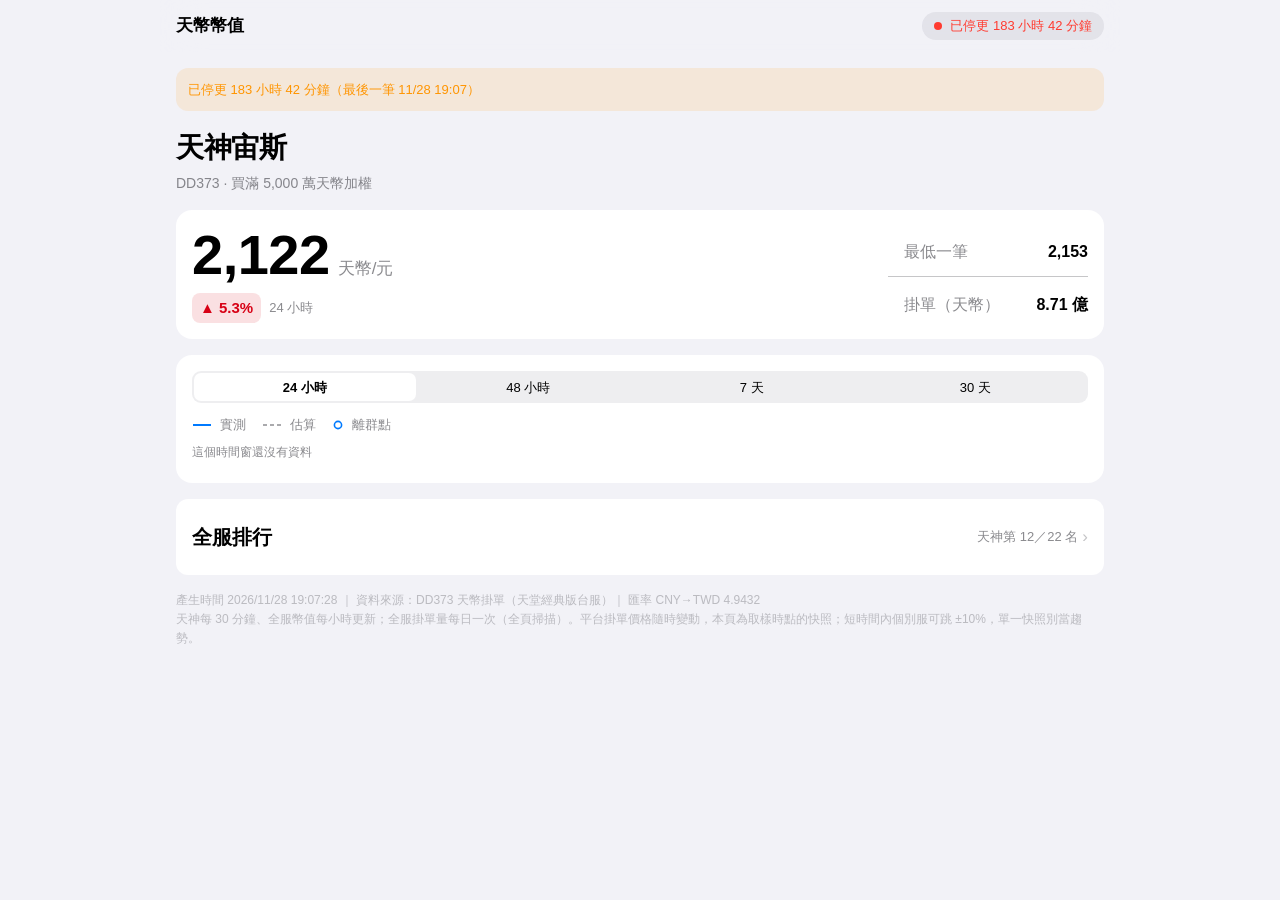
==== commit 28d0e47c: "update 2026-11-28 19:07 幣價" ====
--- a/docs/index.html
+++ b/docs/index.html
@@ -381,7 +381,7 @@
 
 <nav class="nav">
   <span class="nav-t">天幣幣值</span>
-  <span class="capsule" data-fresh><span class="d"></span><span data-ts="1795862248" data-rel="1">0 分鐘前</span></span>
+  <span class="capsule" data-fresh><span class="d"></span><span data-ts="1795864048" data-rel="1">0 分鐘前</span></span>
 </nav>
 
 <div class="notice bad" id="stale-banner" hidden></div>
@@ -392,12 +392,12 @@
 
 <section class="card lg hero">
   <div class="hero-main">
-    <div class="hero-n"><b>2,119</b><span>天幣/元</span></div>
+    <div class="hero-n"><b>2,122</b><span>天幣/元</span></div>
     <div class="hero-chg"><span class="chg-pill up">▲ 5.3%</span><span class="chg-when">24 小時</span></div>
   </div>
   <div class="hero-list">
     <div class="hero-row"><span class="hl" data-tip="全部掛單裡最便宜的一筆，小額才買得到這個價">最低一筆</span><span class="hv">2,153</span></div>
-    <div class="hero-row"><span class="hl">掛單（天幣）</span><span class="hv">8.67 億</span></div>
+    <div class="hero-row"><span class="hl">掛單（天幣）</span><span class="hv">8.71 億</span></div>
   </div>
 </section>
 
@@ -427,15 +427,15 @@
 <section class="card">
   <details class="dsc">
     <summary><span>全服排行</span><span class="dsub">天神第 12／22 名</span></summary>
-    <div class="dbody glist"><div class="rrow me"><div class="rline1"><span class="rk">12</span><span class="nm">天神宙斯</span><span class="vw">2,119</span><span class="dl up">▲ 5.3%</span></div><div class="rline2">最低一筆 2,153 ・ <span data-tip="全部掛單的庫存總和。天神即時（每 30 分鐘）、其他服每日一次全頁掃描">掛單 8.67 億天幣</span></div></div><div class="rrow"><div class="rline1"><span class="rk">1</span><span class="nm">公牛克里特</span><span class="vw">2,561</span><span class="dl down">▼ 0.2%</span></div><div class="rline2">最低一筆 2,577 ・ <span data-tip="全部掛單的庫存總和。天神即時（每 30 分鐘）、其他服每日一次全頁掃描">掛單 6.68 億天幣</span></div></div><div class="rrow"><div class="rline1"><span class="rk">2</span><span class="nm">月亮女神阿緹蜜斯</span><span class="vw">2,547</span><span class="dl down">▼ 2.1%</span></div><div class="rline2">最低一筆 2,611 ・ <span data-tip="全部掛單的庫存總和。天神即時（每 30 分鐘）、其他服每日一次全頁掃描">掛單 6.94 億天幣</span></div></div><div class="rrow"><div class="rline1"><span class="rk">3</span><span class="nm">獅子涅墨亞</span><span class="vw">2,519</span><span class="dl down">▼ 2.0%</span></div><div class="rline2">最低一筆 2,532 ・ <span data-tip="全部掛單的庫存總和。天神即時（每 30 分鐘）、其他服每日一次全頁掃描">掛單 8.31 億天幣</span></div></div><div class="rrow"><div class="rline1"><span class="rk">4</span><span class="nm">美神維納斯</span><span class="vw">2,367</span><span class="dl up">▲ 0.4%</span></div><div class="rline2">最低一筆 2,367 ・ <span data-tip="全部掛單的庫存總和。天神即時（每 30 分鐘）、其他服每日一次全頁掃描">掛單 6.03 億天幣</span></div></div><div class="rrow"><div class="rline1"><span class="rk">5</span><span class="nm">水蛇許德拉</span><span class="vw">2,332</span><span class="dl up">▲ 0.7%</span></div><div class="rline2">最低一筆 2,332 ・ <span data-tip="全部掛單的庫存總和。天神即時（每 30 分鐘）、其他服每日一次全頁掃描">掛單 7.28 億天幣</span></div></div><div class="rrow"><div class="rline1"><span class="rk">6</span><span class="nm">飛馬珀伽索斯</span><span class="vw">2,299</span><span class="dl up">▲ 4.8%</span></div><div class="rline2">最低一筆 2,300 ・ <span data-tip="全部掛單的庫存總和。天神即時（每 30 分鐘）、其他服每日一次全頁掃描">掛單 19.34 億天幣</span></div></div><div class="rrow"><div class="rline1"><span class="rk">7</span><span class="nm">蛇髮女墨杜沙</span><span class="vw">2,278</span><span class="dl down">▼ 0.4%</span></div><div class="rline2">最低一筆 2,289 ・ <span data-tip="全部掛單的庫存總和。天神即時（每 30 分鐘）、其他服每日一次全頁掃描">掛單 4.23 億天幣</span></div></div><div class="rrow"><div class="rline1"><span class="rk">8</span><span class="nm">勝利女神雅典娜</span><span class="vw">2,233</span><span class="dl down">▼ 8.4%</span></div><div class="rline2">最低一筆 2,248 ・ <span data-tip="全部掛單的庫存總和。天神即時（每 30 分鐘）、其他服每日一次全頁掃描">掛單 4.52 億天幣</span></div></div><div class="rrow"><div class="rline1"><span class="rk">9</span><span class="nm">愛神邱比特</span><span class="vw">2,210</span><span class="dl up">▲ 0.3%</span></div><div class="rline2">最低一筆 2,210 ・ <span data-tip="全部掛單的庫存總和。天神即時（每 30 分鐘）、其他服每日一次全頁掃描">掛單 6.93 億天幣</span></div></div><div class="rrow"><div class="rline1"><span class="rk">10</span><span class="nm">海神波塞頓</span><span class="vw">2,187</span><span class="dl up">▲ 3.1%</span></div><div class="rline2">最低一筆 2,188 ・ <span data-tip="全部掛單的庫存總和。天神即時（每 30 分鐘）、其他服每日一次全頁掃描">掛單 7.33 億天幣</span></div></div><div class="rrow"><div class="rline1"><span class="rk">11</span><span class="nm">獨眼巨人庫克羅普斯</span><span class="vw">2,127</span><span class="dl up">▲ 0.6%</span></div><div class="rline2">最低一筆 2,130 ・ <span data-tip="全部掛單的庫存總和。天神即時（每 30 分鐘）、其他服每日一次全頁掃描">掛單 7.80 億天幣</span></div></div><div class="rrow"><div class="rline1"><span class="rk">13</span><span class="nm">地獄犬刻耳柏洛斯</span><span class="vw">2,050</span><span class="dl down">▼ 8.2%</span></div><div class="rline2">最低一筆 2,131 ・ <span data-tip="全部掛單的庫存總和。天神即時（每 30 分鐘）、其他服每日一次全頁掃描">掛單 7.89 億天幣</span></div></div><div class="rrow"><div class="rline1"><span class="rk">14</span><span class="nm">收獲女神蒂蜜特</span><span class="vw">2,037</span><span class="dl up">▲ 1.1%</span></div><div class="rline2">最低一筆 2,045 ・ <span data-tip="全部掛單的庫存總和。天神即時（每 30 分鐘）、其他服每日一次全頁掃描">掛單 10.17 億天幣</span></div></div><div class="rrow"><div class="rline1"><span class="rk">15</span><span class="nm">泰坦女神瑞亞</span><span class="vw">2,037</span><span class="dl up">▲ 1.1%</span></div><div class="rline2">最低一筆 2,038 ・ <span data-tip="全部掛單的庫存總和。天神即時（每 30 分鐘）、其他服每日一次全頁掃描">掛單 6.56 億天幣</span></div></div><div class="rrow"><div class="rline1"><span class="rk">16</span><span class="nm">火神赫發斯特斯</span><span class="vw">2,028</span><span class="dl up">▲ 0.6%</span></div><div class="rline2">最低一筆 2,028 ・ <span data-tip="全部掛單的庫存總和。天神即時（每 30 分鐘）、其他服每日一次全頁掃描">掛單 10.40 億天幣</span></div></div><div class="rrow"><div class="rline1"><span class="rk">17</span><span class="nm">冥王黑帝斯</span><span class="vw">2,026</span><span class="dl up">▲ 3.4%</span></div><div class="rline2">最低一筆 2,026 ・ <span data-tip="全部掛單的庫存總和。天神即時（每 30 分鐘）、其他服每日一次全頁掃描">掛單 7.46 億天幣</span></div></div><div class="rrow"><div class="rline1"><span class="rk">18</span><span class="nm">半人馬涅索斯</span><span class="vw">1,996</span><span class="dl up">▲ 0.5%</span></div><div class="rline2">最低一筆 1,996 ・ <span data-tip="全部掛單的庫存總和。天神即時（每 30 分鐘）、其他服每日一次全頁掃描">掛單 4.80 億天幣</span></div></div><div class="rrow"><div class="rline1"><span class="rk">19</span><span class="nm">牛人彌諾陶洛斯</span><span class="vw">1,946</span><span class="dl down">▼ 5.9%</span></div><div class="rline2">最低一筆 2,023 ・ <span data-tip="全部掛單的庫存總和。天神即時（每 30 分鐘）、其他服每日一次全頁掃描">掛單 6.02 億天幣</span></div></div><div class="rrow"><div class="rline1"><span class="rk">20</span><span class="nm">戰神馬爾斯</span><span class="vw">1,850</span><span class="dl down">▼ 7.2%</span></div><div class="rline2">最低一筆 1,856 ・ <span data-tip="全部掛單的庫存總和。天神即時（每 30 分鐘）、其他服每日一次全頁掃描">掛單 5.35 億天幣</span></div></div><div class="rrow"><div class="rline1"><span class="rk">21</span><span class="nm">天后海拉</span><span class="vw">1,840</span><span class="dl up">▲ 1.4%</span></div><div class="rline2">最低一筆 1,840 ・ <span data-tip="全部掛單的庫存總和。天神即時（每 30 分鐘）、其他服每日一次全頁掃描">掛單 6.66 億天幣</span></div></div><div class="rrow"><div class="rline1"><span class="rk">22</span><span class="nm">太陽神阿波羅</span><span class="vw">1,733</span><span class="dl down">▼ 3.3%</span></div><div class="rline2">最低一筆 1,744 ・ <span data-tip="全部掛單的庫存總和。天神即時（每 30 分鐘）、其他服每日一次全頁掃描">掛單 16.71 億天幣</span></div></div></div>
+    <div class="dbody glist"><div class="rrow me"><div class="rline1"><span class="rk">12</span><span class="nm">天神宙斯</span><span class="vw">2,122</span><span class="dl up">▲ 5.3%</span></div><div class="rline2">最低一筆 2,153 ・ <span data-tip="全部掛單的庫存總和。天神即時（每 30 分鐘）、其他服每日一次全頁掃描">掛單 8.71 億天幣</span></div></div><div class="rrow"><div class="rline1"><span class="rk">1</span><span class="nm">公牛克里特</span><span class="vw">2,561</span><span class="dl down">▼ 0.2%</span></div><div class="rline2">最低一筆 2,577 ・ <span data-tip="全部掛單的庫存總和。天神即時（每 30 分鐘）、其他服每日一次全頁掃描">掛單 6.68 億天幣</span></div></div><div class="rrow"><div class="rline1"><span class="rk">2</span><span class="nm">月亮女神阿緹蜜斯</span><span class="vw">2,547</span><span class="dl down">▼ 2.1%</span></div><div class="rline2">最低一筆 2,611 ・ <span data-tip="全部掛單的庫存總和。天神即時（每 30 分鐘）、其他服每日一次全頁掃描">掛單 6.94 億天幣</span></div></div><div class="rrow"><div class="rline1"><span class="rk">3</span><span class="nm">獅子涅墨亞</span><span class="vw">2,519</span><span class="dl down">▼ 2.0%</span></div><div class="rline2">最低一筆 2,532 ・ <span data-tip="全部掛單的庫存總和。天神即時（每 30 分鐘）、其他服每日一次全頁掃描">掛單 8.31 億天幣</span></div></div><div class="rrow"><div class="rline1"><span class="rk">4</span><span class="nm">美神維納斯</span><span class="vw">2,367</span><span class="dl up">▲ 0.4%</span></div><div class="rline2">最低一筆 2,367 ・ <span data-tip="全部掛單的庫存總和。天神即時（每 30 分鐘）、其他服每日一次全頁掃描">掛單 6.03 億天幣</span></div></div><div class="rrow"><div class="rline1"><span class="rk">5</span><span class="nm">水蛇許德拉</span><span class="vw">2,332</span><span class="dl up">▲ 0.7%</span></div><div class="rline2">最低一筆 2,332 ・ <span data-tip="全部掛單的庫存總和。天神即時（每 30 分鐘）、其他服每日一次全頁掃描">掛單 7.28 億天幣</span></div></div><div class="rrow"><div class="rline1"><span class="rk">6</span><span class="nm">飛馬珀伽索斯</span><span class="vw">2,299</span><span class="dl up">▲ 4.8%</span></div><div class="rline2">最低一筆 2,300 ・ <span data-tip="全部掛單的庫存總和。天神即時（每 30 分鐘）、其他服每日一次全頁掃描">掛單 19.34 億天幣</span></div></div><div class="rrow"><div class="rline1"><span class="rk">7</span><span class="nm">蛇髮女墨杜沙</span><span class="vw">2,278</span><span class="dl down">▼ 0.4%</span></div><div class="rline2">最低一筆 2,289 ・ <span data-tip="全部掛單的庫存總和。天神即時（每 30 分鐘）、其他服每日一次全頁掃描">掛單 4.23 億天幣</span></div></div><div class="rrow"><div class="rline1"><span class="rk">8</span><span class="nm">勝利女神雅典娜</span><span class="vw">2,233</span><span class="dl down">▼ 8.4%</span></div><div class="rline2">最低一筆 2,248 ・ <span data-tip="全部掛單的庫存總和。天神即時（每 30 分鐘）、其他服每日一次全頁掃描">掛單 4.52 億天幣</span></div></div><div class="rrow"><div class="rline1"><span class="rk">9</span><span class="nm">愛神邱比特</span><span class="vw">2,210</span><span class="dl up">▲ 0.3%</span></div><div class="rline2">最低一筆 2,210 ・ <span data-tip="全部掛單的庫存總和。天神即時（每 30 分鐘）、其他服每日一次全頁掃描">掛單 6.93 億天幣</span></div></div><div class="rrow"><div class="rline1"><span class="rk">10</span><span class="nm">海神波塞頓</span><span class="vw">2,187</span><span class="dl up">▲ 3.1%</span></div><div class="rline2">最低一筆 2,188 ・ <span data-tip="全部掛單的庫存總和。天神即時（每 30 分鐘）、其他服每日一次全頁掃描">掛單 7.33 億天幣</span></div></div><div class="rrow"><div class="rline1"><span class="rk">11</span><span class="nm">獨眼巨人庫克羅普斯</span><span class="vw">2,127</span><span class="dl up">▲ 0.6%</span></div><div class="rline2">最低一筆 2,130 ・ <span data-tip="全部掛單的庫存總和。天神即時（每 30 分鐘）、其他服每日一次全頁掃描">掛單 7.80 億天幣</span></div></div><div class="rrow"><div class="rline1"><span class="rk">13</span><span class="nm">地獄犬刻耳柏洛斯</span><span class="vw">2,050</span><span class="dl down">▼ 8.2%</span></div><div class="rline2">最低一筆 2,131 ・ <span data-tip="全部掛單的庫存總和。天神即時（每 30 分鐘）、其他服每日一次全頁掃描">掛單 7.89 億天幣</span></div></div><div class="rrow"><div class="rline1"><span class="rk">14</span><span class="nm">收獲女神蒂蜜特</span><span class="vw">2,037</span><span class="dl up">▲ 1.1%</span></div><div class="rline2">最低一筆 2,045 ・ <span data-tip="全部掛單的庫存總和。天神即時（每 30 分鐘）、其他服每日一次全頁掃描">掛單 10.17 億天幣</span></div></div><div class="rrow"><div class="rline1"><span class="rk">15</span><span class="nm">泰坦女神瑞亞</span><span class="vw">2,037</span><span class="dl up">▲ 1.1%</span></div><div class="rline2">最低一筆 2,038 ・ <span data-tip="全部掛單的庫存總和。天神即時（每 30 分鐘）、其他服每日一次全頁掃描">掛單 6.56 億天幣</span></div></div><div class="rrow"><div class="rline1"><span class="rk">16</span><span class="nm">火神赫發斯特斯</span><span class="vw">2,028</span><span class="dl up">▲ 0.6%</span></div><div class="rline2">最低一筆 2,028 ・ <span data-tip="全部掛單的庫存總和。天神即時（每 30 分鐘）、其他服每日一次全頁掃描">掛單 10.40 億天幣</span></div></div><div class="rrow"><div class="rline1"><span class="rk">17</span><span class="nm">冥王黑帝斯</span><span class="vw">2,026</span><span class="dl up">▲ 3.4%</span></div><div class="rline2">最低一筆 2,026 ・ <span data-tip="全部掛單的庫存總和。天神即時（每 30 分鐘）、其他服每日一次全頁掃描">掛單 7.46 億天幣</span></div></div><div class="rrow"><div class="rline1"><span class="rk">18</span><span class="nm">半人馬涅索斯</span><span class="vw">1,996</span><span class="dl up">▲ 0.5%</span></div><div class="rline2">最低一筆 1,996 ・ <span data-tip="全部掛單的庫存總和。天神即時（每 30 分鐘）、其他服每日一次全頁掃描">掛單 4.80 億天幣</span></div></div><div class="rrow"><div class="rline1"><span class="rk">19</span><span class="nm">牛人彌諾陶洛斯</span><span class="vw">1,946</span><span class="dl down">▼ 5.9%</span></div><div class="rline2">最低一筆 2,023 ・ <span data-tip="全部掛單的庫存總和。天神即時（每 30 分鐘）、其他服每日一次全頁掃描">掛單 6.02 億天幣</span></div></div><div class="rrow"><div class="rline1"><span class="rk">20</span><span class="nm">戰神馬爾斯</span><span class="vw">1,850</span><span class="dl down">▼ 7.2%</span></div><div class="rline2">最低一筆 1,856 ・ <span data-tip="全部掛單的庫存總和。天神即時（每 30 分鐘）、其他服每日一次全頁掃描">掛單 5.35 億天幣</span></div></div><div class="rrow"><div class="rline1"><span class="rk">21</span><span class="nm">天后海拉</span><span class="vw">1,840</span><span class="dl up">▲ 1.4%</span></div><div class="rline2">最低一筆 1,840 ・ <span data-tip="全部掛單的庫存總和。天神即時（每 30 分鐘）、其他服每日一次全頁掃描">掛單 6.66 億天幣</span></div></div><div class="rrow"><div class="rline1"><span class="rk">22</span><span class="nm">太陽神阿波羅</span><span class="vw">1,733</span><span class="dl down">▼ 3.3%</span></div><div class="rline2">最低一筆 1,744 ・ <span data-tip="全部掛單的庫存總和。天神即時（每 30 分鐘）、其他服每日一次全頁掃描">掛單 16.71 億天幣</span></div></div></div>
   </details>
 </section>
 <footer>
-  產生時間 2026/11/28 18:37:28 ｜ 資料來源：DD373 天幣掛單（天堂經典版台服）｜ 匯率 CNY→TWD 4.9432<br>
+  產生時間 2026/11/28 19:07:28 ｜ 資料來源：DD373 天幣掛單（天堂經典版台服）｜ 匯率 CNY→TWD 4.9432<br>
   天神每 30 分鐘、全服幣值每小時更新；全服掛單量每日一次（全頁掃描）。平台掛單價格隨時變動，本頁為取樣時點的快照；短時間內個別服可跳 ±10%，單一快照別當趨勢。
 </footer>
-<script type="application/json" id="chart-data">{"now":1795862248,"r":0.99975,"real":[[1793186460,1561.2,1561.2,0,null],[1793190240,1556.2,1556.2,0,null],[1793193960,1565.7,1565.7,0,null],[1793197320,1577.3,1577.3,0,null],[1793200920,1584.8,1584.8,0,null],[1793204640,1567.6,1567.6,0,null],[1793208240,1567.6,1567.6,0,null],[1793211780,1558.5,1558.5,0,null],[1793215560,1560.8,1560.8,0,null],[1793219040,1560.8,1560.8,0,null],[1793222460,1560.8,1560.8,0,null],[1793226300,1577.9,1577.9,0,null],[1793229960,1577.9,1577.9,0,null],[1793233320,1577.9,1577.9,0,null],[1793237100,1593.1,1593.1,0,null],[1793240460,1583.8,1583.8,0,null],[1793244060,1587.6,1587.6,0,null],[1793247780,1589.9,1589.9,0,null],[1793251320,1589.0,1589.0,0,null],[1793255100,1584.0,1584.0,0,null],[1793258520,1587.7,1587.7,0,null],[1793262060,1592.8,1592.8,0,null],[1793265900,1596.3,1596.3,0,null],[1793269440,1596.3,1596.3,0,null],[1793273160,1595.6,1595.6,0,null],[1793276700,1596.2,1596.2,0,null],[1793280360,1589.1,1589.1,0,null],[1793283720,1572.3,1572.3,0,null],[1793287380,1565.8,1565.8,0,null],[1793291040,1566.7,1566.7,0,null],[1793294520,1562.5,1562.5,0,null],[1793298300,1549.8,1549.8,0,null],[1793302020,1550.0,1550.0,0,null],[1793305500,1550.0,1550.0,0,null],[1793309100,1550.0,1550.0,0,null],[1793312640,1543.3,1543.3,0,null],[1793316120,1543.3,1543.3,0,null],[1793319780,1543.3,1543.3,0,null],[1793323320,1551.7,1551.7,0,null],[1793327160,1554.5,1554.5,0,null],[1793330640,1553.4,1553.4,0,null],[1793334060,1554.1,1554.1,0,null],[1793337840,1571.0,1571.0,0,null],[1793341260,1574.6,1574.6,0,null],[1793345100,1552.5,1552.5,0,null],[1793348640,1549.9,1549.9,0,null],[1793352360,1567.2,1567.2,0,null],[1793355900,1552.7,1552.7,0,null],[1793359380,1547.2,1547.2,0,null],[1793363220,1546.6,1546.6,0,null],[1793366700,1546.6,1546.6,0,null],[1793370180,1546.6,1546.6,0,null],[1793373900,1546.7,1546.7,0,null],[1793377500,1547.9,1547.9,0,null],[1793381100,1546.6,1546.6,0,null],[1793384700,1546.7,1546.7,0,null],[1793388060,1546.7,1546.7,0,null],[1793391900,1546.7,1546.7,0,null],[1793395560,1546.7,1546.7,0,null],[1793398980,1546.7,1546.7,0,null],[1793402520,1548.3,1548.3,0,null],[1793406300,1549.0,1549.0,0,null],[1793409900,1538.0,1538.0,0,null],[1793413560,1538.1,1538.1,0,null],[1793417160,1538.0,1538.0,0,null],[1793420640,1537.8,1537.8,0,null],[1793424060,1542.2,1542.2,0,null],[1793427960,1544.7,1544.7,0,null],[1793431500,1514.8,1514.8,0,null],[1793434980,1514.8,1514.8,0,null],[1793438460,1510.8,1510.8,0,null],[1793442240,1506.3,1506.3,0,null],[1793445720,1503.1,1503.1,0,null],[1793449320,1507.9,1507.9,0,null],[1793453160,1516.4,1516.4,0,null],[1793456700,1523.1,1523.1,0,null],[1793460360,1523.1,1523.1,0,null],[1793463660,1497.2,1497.2,0,null],[1793467440,1498.5,1498.5,0,null],[1793470980,1498.5,1498.5,0,null],[1793474580,1499.2,1499.2,0,null],[1793478420,1499.2,1499.2,0,null],[1793481900,1497.3,1497.3,0,null],[1793485380,1497.3,1497.3,0,null],[1793489100,1497.3,1497.3,0,null],[1793492640,1497.3,1497.3,0,null],[1793496060,1497.7,1497.7,0,null],[1793499900,1515.3,1515.3,0,null],[1793503260,1516.7,1516.7,0,null],[1793506920,1519.0,1519.0,0,null],[1793510460,1521.7,1521.7,0,null],[1793514060,1530.8,1530.8,0,null],[1793517720,1541.8,1541.8,0,null],[1793521380,1546.6,1546.6,0,null],[1793524920,1554.8,1554.8,0,null],[1793528580,1564.3,1564.3,0,null],[1793532300,1561.4,1561.4,0,null],[1793535780,1561.4,1561.4,0,null],[1793539560,1571.2,1571.2,0,null],[1793542980,1563.7,1563.7,0,null],[1793546580,1565.0,1565.0,0,null],[1793550300,1550.2,1550.2,0,null],[1793553720,1542.3,1542.3,0,null],[1793557500,1539.4,1539.4,0,null],[1793561100,1541.1,1541.1,0,null],[1793564580,1541.1,1541.1,0,null],[1793568300,1541.1,1541.1,0,null],[1793571840,1541.1,1541.1,0,null],[1793575500,1545.2,1545.2,0,null],[1793578920,1543.7,1543.7,0,null],[1793582520,1551.4,1551.4,0,null],[1793586120,1556.5,1556.5,0,null],[1793590020,1544.4,1544.4,0,null],[1793593260,1546.7,1546.7,0,null],[1793597160,1519.7,1519.7,0,null],[1793600700,1534.9,1534.9,0,null],[1793604300,1539.6,1539.6,0,null],[1793607840,1551.9,1551.9,0,null],[1793611560,1547.3,1547.3,0,null],[1793615100,1536.8,1536.8,0,null],[1793618640,1535.0,1535.0,0,null],[1793622120,1555.2,1555.2,0,null],[1793625960,1558.3,1558.3,0,null],[1793629260,1550.9,1550.9,0,null],[1793633040,1550.4,1550.4,0,null],[1793636700,1534.7,1534.7,0,null],[1793640360,1535.6,1535.6,0,null],[1793643720,1526.4,1526.4,0,null],[1793647440,1522.7,1522.7,0,null],[1793651040,1522.7,1522.7,0,null],[1793654700,1522.7,1522.7,0,null],[1793658120,1519.5,1519.5,0,null],[1793661840,1525.2,1525.2,0,null],[1793665320,1523.5,1523.5,0,null],[1793669160,1535.6,1535.6,0,null],[1793672520,1535.4,1535.4,0,null],[1793676240,1537.1,1537.1,0,null],[1793679720,1539.3,1539.3,0,null],[1793683440,1540.5,1540.5,0,null],[1793687160,1541.5,1541.5,0,null],[1793690760,1537.4,1537.4,0,null],[1793694120,1541.1,1541.1,0,null],[1793697840,1540.4,1540.4,0,null],[1793701260,1540.4,1540.4,0,null],[1793705160,1526.9,1526.9,0,null],[1793708580,1520.8,1520.8,0,null],[1793712300,1535.1,1535.1,0,null],[1793715720,1497.9,1497.9,0,null],[1793719560,1497.4,1497.4,0,null],[1793723040,1499.8,1499.8,0,null],[1793726460,1500.4,1500.4,0,null],[1793730180,1499.8,1499.8,0,null],[1793733780,1493.9,1493.9,0,null],[1793737260,1493.0,1493.0,0,null],[1793741220,1493.0,1493.0,0,null],[1793744520,1493.0,1493.0,0,null],[1793748300,1493.0,1493.0,0,null],[1793751900,1493.0,1493.0,0,null],[1793755560,1506.1,1506.1,0,null],[1793758920,1511.9,1511.9,0,null],[1793762520,1520.0,1520.0,0,null],[1793766360,1514.3,1514.3,0,null],[1793769840,1528.4,1528.4,0,null],[1793773260,1533.6,1533.6,0,null],[1793777160,1541.7,1541.7,0,null],[1793780580,1542.8,1542.8,0,null],[1793784180,1548.4,1548.4,0,null],[1793788020,1564.3,1564.3,0,null],[1793791500,1563.7,1563.7,0,null],[1793795040,1577.0,1577.0,0,null],[1793798520,1591.7,1591.7,0,null],[1793802240,1579.6,1579.6,0,null],[1793805780,1582.8,1582.8,0,null],[1793809560,1578.7,1578.7,0,null],[1793813160,1569.1,1569.1,0,null],[1793816700,1569.1,1569.1,0,null],[1793820060,1569.4,1569.4,0,null],[1793823900,1569.4,1569.4,0,null],[1793827380,1569.4,1569.4,0,null],[1793830980,1569.4,1569.4,0,null],[1793834700,1570.7,1570.7,0,null],[1793838240,1570.7,1570.7,0,null],[1793841720,1563.8,1563.8,0,null],[1793845560,1565.7,1565.7,0,null],[1793848980,1570.2,1570.2,0,null],[1793852760,1572.8,1572.8,0,null],[1793856180,1578.1,1578.1,0,null],[1793859840,1583.1,1583.1,0,null],[1793863500,1590.0,1590.0,0,null],[1793867160,1592.1,1592.1,0,null],[1793870760,1597.9,1597.9,0,null],[1793874360,1599.3,1599.3,0,null],[1793877960,1610.8,1610.8,0,null],[1793881440,1612.9,1612.9,0,null],[1793885040,1615.7,1615.7,0,null],[1793888640,1616.6,1616.6,0,null],[1793892240,1618.7,1618.7,0,null],[1793895720,1628.3,1628.3,0,null],[1793899440,1628.9,1628.9,0,null],[1793902860,1628.9,1628.9,0,null],[1793906580,1628.5,1628.5,0,null],[1793910300,1628.6,1628.6,0,null],[1793913960,1629.2,1629.2,0,null],[1793917260,1629.2,1629.2,0,null],[1793921040,1631.6,1631.6,0,null],[1793924760,1632.1,1632.1,0,null],[1793928300,1628.3,1628.3,0,null],[1793931960,1636.6,1636.6,0,null],[1793935260,1641.3,1641.3,0,null],[1793939040,1643.8,1643.8,0,null],[1793942460,1650.5,1650.5,0,null],[1793946180,1671.4,1671.4,0,null],[1793949900,1663.0,1663.0,0,null],[1793953500,1686.7,1686.7,0,null],[1793956980,1689.2,1689.2,0,null],[1793960520,1649.3,1649.3,0,null],[1793964060,1645.7,1645.7,0,null],[1793967960,1655.2,1655.2,0,null],[1793971620,1662.3,1662.3,0,null],[1793974920,1631.8,1631.8,0,null],[1793978580,1630.9,1630.9,0,null],[1793982240,1626.3,1626.3,0,null],[1793985960,1624.5,1624.5,0,null],[1793989320,1624.5,1624.5,0,null],[1793993040,1613.9,1613.9,0,null],[1793996700,1613.2,1613.2,0,null],[1794000240,1613.2,1613.2,0,null],[1794004020,1613.2,1613.2,0,null],[1794007320,1613.2,1613.2,0,null],[1794010980,1613.2,1674.4,1,null],[1794014640,1613.2,1656.0,1,null],[1794018120,1609.8,1609.8,0,null],[1794021960,1607.2,1607.2,0,null],[1794025320,1612.1,1612.1,0,null],[1794029220,1612.8,1612.8,0,null],[1794032520,1612.8,1612.8,0,null],[1794036180,1599.2,1599.2,0,null],[1794039780,1599.1,1599.1,0,null],[1794043440,1612.6,1612.6,0,null],[1794046920,1603.2,1603.2,0,null],[1794050460,1601.1,1601.1,0,null],[1794054240,1606.4,1606.4,0,null],[1794057840,1613.1,1613.1,0,null],[1794061500,1587.1,1587.1,0,null],[1794065100,1572.2,1572.2,0,null],[1794068520,1580.4,1580.4,0,null],[1794072060,1555.3,1555.3,0,null],[1794075840,1552.1,1552.1,0,null],[1794079320,1554.0,1554.0,0,null],[1794083100,1554.0,1554.0,0,null],[1794086760,1544.5,1544.5,0,null],[1794090180,1544.5,1544.5,0,null],[1794093720,1545.0,1545.0,0,null],[1794097320,1556.7,1556.7,0,null],[1794100860,1555.8,1555.8,0,null],[1794104520,1561.0,1561.0,0,null],[1794108300,1562.5,1562.5,0,null],[1794109320,1561.0,1561.0,0,184420],[1794109920,1561.0,1561.0,0,184420],[1794110820,1562.5,1562.5,0,186520],[1794111720,1563.5,1563.5,0,187520],[1794111900,1563.5,1563.5,0,187520],[1794112620,1563.7,1563.7,0,187720],[1794113520,1566.3,1566.3,0,188273],[1794114420,1570.1,1570.1,0,190173],[1794115320,1575.6,1575.6,0,193044],[1794115440,1575.6,1575.6,0,193044],[1794116220,1576.4,1576.4,0,193792],[1794117120,1576.5,1576.5,0,235792],[1794118020,1576.6,1576.6,0,235912],[1794118920,1576.6,1576.6,0,235912],[1794119160,1576.4,1576.4,0,235512],[1794119820,1576.3,1576.3,0,235392],[1794120720,1578.4,1578.4,0,237749],[1794121620,1582.0,1582.0,0,236522],[1794122520,1596.5,1596.5,0,237580],[1794122580,1596.5,1596.5,0,237580],[1794123420,1607.2,1607.2,0,237580],[1794124320,1609.2,1609.2,0,237900],[1794125220,1609.2,1609.2,0,237900],[1794126060,1621.4,1621.4,0,232250],[1794126120,1621.4,1621.4,0,232250],[1794127020,1623.1,1623.1,0,231922],[1794127920,1623.1,1623.1,0,231922],[1794128820,1623.1,1623.1,0,231922],[1794129720,1624.2,1624.2,0,226002],[1794129960,1624.2,1624.2,0,226002],[1794130620,1623.2,1623.2,0,225602],[1794131520,1626.8,1626.8,0,227206],[1794132420,1626.8,1626.8,0,227206],[1794133320,1629.4,1629.4,0,227206],[1794133380,1629.4,1629.4,0,227206],[1794134220,1630.7,1630.7,0,228961],[1794135120,1634.1,1634.1,0,232226],[1794136020,1632.4,1632.4,0,230864],[1794136920,1630.7,1630.7,0,228846],[1794137100,1635.3,1635.3,0,230446],[1794137820,1639.2,1639.2,0,231196],[1794138720,1641.6,1641.6,0,231196],[1794139620,1644.8,1644.8,0,231545],[1794140520,1641.3,1641.3,0,230695],[1794140640,1641.3,1641.3,0,230695],[1794141420,1636.1,1636.1,0,228985],[1794142320,1636.3,1636.3,0,229761],[1794143220,1635.8,1635.8,0,229238],[1794144120,1640.6,1640.6,0,230878],[1794144240,1640.6,1640.6,0,230878],[1794145020,1641.4,1641.4,0,235229],[1794145920,1639.0,1639.0,0,235494],[1794146820,1639.0,1639.0,0,237742],[1794147720,1633.9,1633.9,0,232991],[1794148620,1633.9,1633.9,0,232991],[1794149520,1633.9,1633.9,0,232991],[1794150420,1634.3,1634.3,0,232382],[1794151320,1634.3,1634.3,0,232682],[1794151560,1634.3,1634.3,0,232682],[1794152220,1641.8,1641.8,0,233434],[1794153120,1638.3,1638.3,0,231746],[1794154020,1656.0,1656.0,0,231946],[1794154920,1643.4,1643.4,0,228566],[1794155100,1643.4,1643.4,0,228566],[1794155820,1644.2,1644.2,0,227106],[1794156720,1644.2,1644.2,0,227116],[1794157620,1644.3,1644.3,0,184116],[1794158520,1643.6,1643.6,0,225901],[1794158760,1643.6,1643.6,0,225901],[1794159420,1643.6,1643.6,0,225901],[1794160320,1639.5,1639.5,0,224511],[1794161220,1639.5,1639.5,0,224511],[1794162120,1642.9,1642.9,0,226011],[1794162360,1640.4,1640.4,0,225101],[1794163020,1638.3,1638.3,0,224572],[1794163920,1638.3,1638.3,0,224572],[1794164820,1638.3,1638.3,0,224572],[1794165720,1638.3,1638.3,0,224572],[1794165780,1638.3,1638.3,0,224572],[1794166620,1638.3,1638.3,0,224572],[1794167520,1638.3,1638.3,0,224572],[1794168420,1633.9,1633.9,0,223072],[1794169320,1633.9,1633.9,0,223072],[1794169380,1633.9,1633.9,0,223072],[1794170220,1633.9,1633.9,0,223072],[1794171120,1633.9,1633.9,0,223072],[1794172020,1633.9,1633.9,0,223072],[1794172920,1633.9,1633.9,0,223072],[1794172980,1633.9,1633.9,0,223072],[1794173820,1633.9,1633.9,0,223072],[1794174720,1633.9,1633.9,0,223072],[1794175620,1633.9,1633.9,0,223072],[1794176520,1633.9,1633.9,0,223072],[1794176700,1633.9,1633.9,0,223072],[1794177420,1633.9,1633.9,0,223072],[1794178320,1633.9,1633.9,0,223072],[1794179220,1633.9,1633.9,0,223072],[1794180120,1635.1,1635.1,0,223072],[1794180240,1635.1,1635.1,0,223072],[1794181020,1635.1,1635.1,0,223072],[1794181920,1635.1,1635.1,0,223072],[1794182820,1635.1,1635.1,0,223072],[1794183660,1635.1,1635.1,0,223072],[1794183720,1635.1,1635.1,0,223072],[1794184620,1635.1,1635.1,0,223072],[1794185520,1640.0,1640.0,0,224462],[1794186420,1640.0,1640.0,0,226262],[1794187260,1643.3,1643.3,0,226702],[1794187320,1643.3,1643.3,0,228702],[1794188220,1643.3,1643.3,0,228702],[1794189120,1643.3,1643.3,0,228702],[1794190020,1644.7,1644.7,0,228782],[1794190920,1647.8,1647.8,0,229182],[1794191040,1647.8,1647.8,0,229182],[1794191820,1647.8,1647.8,0,229182],[1794192720,1647.8,1647.8,0,229182],[1794193620,1647.8,1647.8,0,229182],[1794194520,1647.8,1647.8,0,229182],[1794194820,1647.8,1647.8,0,229182],[1794195420,1650.5,1650.5,0,229662],[1794196320,1653.5,1653.5,0,230042],[1794197220,1653.5,1653.5,0,230042],[1794198120,1653.5,1653.5,0,230042],[1794198240,1653.5,1653.5,0,230042],[1794199020,1650.5,1650.5,0,224162],[1794199920,1642.7,1642.7,0,233162],[1794200820,1644.6,1644.6,0,233921],[1794201720,1645.0,1645.0,0,235040],[1794201840,1645.0,1645.0,0,235040],[1794202620,1649.9,1649.9,0,235521],[1794203520,1651.1,1651.1,0,235780],[1794204420,1651.3,1651.3,0,235210],[1794205320,1648.7,1648.7,0,234169],[1794205560,1648.7,1648.7,0,234169],[1794206220,1654.5,1654.5,0,235269],[1794207120,1655.1,1655.1,0,235309],[1794208020,1662.5,1662.5,0,236583],[1794208920,1663.2,1663.2,0,236812],[1794208980,1663.2,1663.2,0,236812],[1794209820,1664.8,1664.8,0,237112],[1794210720,1660.4,1660.4,0,235962],[1794211620,1664.0,1664.0,0,236097],[1794212520,1664.0,1664.0,0,236097],[1794212640,1664.0,1664.0,0,236117],[1794213420,1652.8,1652.8,0,232944],[1794214320,1652.8,1652.8,0,232944],[1794215220,1652.8,1652.8,0,232944],[1794216120,1652.8,1652.8,0,232944],[1794217020,1653.3,1653.3,0,235944],[1794217920,1656.2,1656.2,0,239324],[1794218820,1657.0,1657.0,0,239785],[1794219720,1657.0,1657.0,0,239785],[1794219960,1657.0,1657.0,0,239785],[1794220620,1657.3,1657.3,0,239785],[1794221520,1650.8,1650.8,0,238931],[1794222420,1654.5,1654.5,0,239641],[1794223320,1657.3,1657.3,0,240071],[1794224220,1658.5,1658.5,0,241571],[1794225120,1660.8,1660.8,0,242571],[1794226020,1661.7,1661.7,0,242611],[1794226920,1666.2,1666.2,0,241502],[1794226980,1666.2,1666.2,0,241502],[1794227820,1666.3,1666.3,0,241756],[1794228720,1666.7,1666.7,0,240497],[1794229620,1666.7,1666.7,0,240317],[1794230520,1641.8,1641.8,0,235813],[1794231420,1643.2,1643.2,0,236108],[1794232320,1643.2,1643.2,0,236248],[1794233220,1623.4,1623.4,0,230963],[1794234120,1623.4,1623.4,0,230963],[1794234180,1623.4,1623.4,0,230963],[1794235020,1623.4,1623.4,0,230963],[1794235920,1623.4,1623.4,0,224963],[1794236820,1623.4,1623.4,0,224963],[1794237720,1623.4,1623.4,0,224963],[1794237900,1623.4,1623.4,0,224963],[1794238620,1627.9,1627.9,0,225495],[1794239520,1629.4,1629.4,0,225670],[1794240420,1629.4,1629.4,0,225670],[1794241320,1628.0,1628.0,0,161506],[1794241380,1628.0,1628.0,0,161506],[1794242220,1628.0,1628.0,0,161506],[1794243120,1622.4,1622.4,0,160795],[1794244020,1621.2,1621.2,0,160814],[1794244920,1611.2,1611.2,0,159525],[1794245040,1611.2,1611.2,0,159525],[1794245820,1611.2,1611.2,0,159525],[1794246720,1621.3,1621.3,0,178825],[1794247620,1621.3,1621.3,0,168025],[1794248520,1618.4,1618.4,0,167482],[1794248760,1616.2,1616.2,0,167082],[1794249420,1618.4,1618.4,0,167482],[1794250320,1618.4,1618.4,0,168982],[1794251220,1618.1,1618.1,0,168917],[1794252060,1618.1,1618.1,0,168917],[1794252120,1618.1,1618.1,0,168917],[1794253020,1618.0,1618.0,0,167417],[1794253920,1618.0,1618.0,0,167897],[1794254820,1618.0,1618.0,0,167897],[1794255720,1618.0,1618.0,0,167897],[1794255960,1618.0,1618.0,0,167897],[1794256620,1618.0,1618.0,0,167897],[1794257520,1618.0,1618.0,0,167897],[1794258420,1618.0,1618.0,0,167897],[1794259320,1618.0,1618.0,0,167897],[1794259440,1618.0,1618.0,0,167897],[1794260220,1618.0,1618.0,0,167897],[1794261120,1618.0,1618.0,0,167897],[1794262020,1618.0,1618.0,0,167897],[1794262920,1618.0,1618.0,0,167897],[1794263820,1618.0,1618.0,0,167897],[1794264720,1618.0,1618.0,0,167897],[1794265620,1618.0,1618.0,0,167897],[1794266460,1619.4,1619.4,0,168147],[1794266520,1619.4,1619.4,0,168147],[1794267420,1619.4,1619.4,0,168147],[1794268320,1619.4,1619.4,0,168147],[1794269220,1619.4,1619.4,0,168147],[1794270060,1619.4,1619.4,0,168147],[1794270120,1619.4,1619.4,0,168147],[1794271020,1625.8,1625.8,0,168719],[1794271920,1616.9,1616.9,0,149419],[1794272820,1631.3,1631.3,0,151419],[1794273720,1623.1,1623.1,0,152287],[1794273780,1623.1,1623.1,0,152287],[1794274620,1623.1,1623.1,0,152287],[1794275520,1623.1,1623.1,0,152287],[1794276420,1621.6,1621.6,0,152187],[1794277320,1622.9,1622.9,0,152687],[1794277500,1622.9,1622.9,0,152687],[1794278220,1624.5,1624.5,0,153187],[1794279120,1632.0,1632.0,0,156187],[1794280020,1632.0,1632.0,0,156187],[1794280920,1632.3,1632.3,0,218657],[1794280980,1632.3,1632.3,0,218657],[1794281820,1632.3,1632.3,0,218657],[1794282720,1642.7,1642.7,0,220157],[1794283620,1642.7,1642.7,0,222954],[1794284520,1633.6,1633.6,0,218519],[1794284820,1633.6,1633.6,0,218222],[1794285420,1627.6,1627.6,0,213787],[1794286320,1627.6,1627.6,0,213787],[1794287220,1627.6,1627.6,0,171787],[1794288120,1626.9,1626.9,0,172187],[1794288240,1626.9,1626.9,0,172187],[1794289020,1621.2,1621.2,0,170187],[1794289920,1630.3,1630.3,0,173696],[1794290820,1630.4,1630.4,0,173978],[1794291720,1630.8,1630.8,0,175518],[1794291900,1630.8,1630.8,0,175518],[1794292620,1630.9,1630.9,0,176518],[1794293520,1630.9,1630.9,0,176518],[1794294420,1631.7,1631.7,0,177076],[1794295320,1619.3,1619.3,0,169887],[1794295620,1617.2,1617.2,0,169407],[1794296220,1636.4,1636.4,0,175599],[1794297120,1629.6,1629.6,0,178469],[1794298020,1615.6,1615.6,0,175277],[1794298920,1611.7,1611.7,0,176627],[1794299100,1611.7,1611.7,0,177127],[1794299820,1612.8,1612.8,0,177727],[1794300720,1612.8,1612.8,0,177727],[1794301620,1623.3,1623.3,0,188024],[1794302520,1623.3,1623.3,0,188165],[1794302820,1623.3,1623.3,0,188165],[1794303420,1623.4,1623.4,0,204868],[1794304320,1623.4,1623.4,0,205168],[1794305220,1618.9,1618.9,0,196468],[1794306120,1618.9,1618.9,0,196468],[1794306360,1618.9,1618.9,0,196468],[1794307020,1619.8,1619.8,0,197423],[1794307920,1620.6,1620.6,0,197864],[1794308820,1620.1,1620.1,0,197564],[1794309720,1620.1,1620.1,0,178164],[1794310620,1622.2,1622.2,0,179333],[1794311520,1622.7,1622.7,0,179036],[1794312420,1623.0,1623.0,0,179314],[1794313320,1625.5,1625.5,0,178576],[1794313500,1625.5,1625.5,0,178576],[1794314220,1625.8,1625.8,0,178963],[1794315120,1626.4,1626.4,0,179861],[1794316020,1626.5,1626.5,0,179861],[1794316920,1627.0,1627.0,0,179717],[1794317040,1627.0,1627.0,0,179717],[1794317820,1627.4,1627.4,0,179717],[1794318720,1628.0,1628.0,0,178877],[1794319620,1628.0,1628.0,0,174877],[1794320520,1628.0,1628.0,0,172052],[1794321420,1627.8,1627.8,0,171522],[1794322320,1628.2,1628.2,0,172080],[1794323220,1628.8,1628.8,0,162580],[1794324120,1630.1,1630.1,0,184505],[1794325020,1629.9,1629.9,0,184105],[1794325920,1629.9,1629.9,0,183645],[1794326820,1629.9,1629.9,0,183345],[1794327720,1628.8,1628.8,0,180607],[1794327840,1626.6,1626.6,0,179007],[1794328620,1615.2,1615.2,0,174588],[1794329520,1610.1,1610.1,0,173659],[1794330420,1606.9,1606.9,0,172957],[1794331320,1606.9,1606.9,0,172957],[1794331620,1606.9,1606.9,0,172957],[1794332220,1606.9,1606.9,0,172957],[1794333120,1606.9,1606.9,0,172697],[1794334020,1606.9,1606.9,0,172697],[1794334920,1606.9,1606.9,0,172697],[1794335040,1606.9,1606.9,0,172697],[1794335820,1606.9,1606.9,0,172697],[1794336720,1606.9,1606.9,0,172697],[1794337620,1606.9,1606.9,0,172697],[1794338520,1600.3,1600.3,0,172697],[1794338700,1600.3,1600.3,0,172697],[1794339420,1600.3,1600.3,0,172697],[1794340320,1600.3,1600.3,0,172697],[1794341220,1599.9,1599.9,0,172097],[1794342120,1599.9,1599.9,0,172097],[1794342360,1599.9,1599.9,0,172097],[1794343020,1599.9,1599.9,0,172097],[1794343920,1599.9,1599.9,0,172097],[1794344820,1599.9,1599.9,0,172097],[1794345720,1599.9,1599.9,0,172097],[1794345900,1599.2,1599.2,0,171982],[1794346620,1599.2,1599.2,0,171982],[1794347520,1599.2,1599.2,0,171982],[1794348420,1599.2,1599.2,0,171982],[1794349320,1599.2,1599.2,0,171982],[1794349380,1599.2,1599.2,0,171982],[1794350220,1599.2,1599.2,0,171982],[1794351120,1599.2,1599.2,0,172382],[1794352020,1599.2,1599.2,0,172382],[1794352920,1599.2,1599.2,0,172382],[1794353160,1599.2,1599.2,0,172382],[1794353820,1599.2,1599.2,0,172382],[1794354720,1598.5,1598.5,0,172282],[1794355620,1598.5,1598.5,0,172282],[1794356520,1598.5,1598.5,0,172282],[1794356580,1598.5,1598.5,0,172282],[1794357420,1575.3,1575.3,0,175282],[1794358320,1585.7,1585.7,0,176982],[1794359220,1623.2,1623.2,0,183592],[1794360120,1629.8,1629.8,0,184596],[1794360360,1629.8,1629.8,0,184596],[1794361020,1629.8,1629.8,0,164819],[1794361920,1630.1,1630.1,0,173219],[1794362820,1632.2,1632.2,0,171825],[1794363720,1632.9,1632.9,0,172110],[1794363960,1632.9,1632.9,0,172110],[1794364620,1633.1,1633.1,0,172110],[1794365520,1633.1,1633.1,0,171210],[1794366420,1641.4,1641.4,0,172323],[1794367320,1643.1,1643.1,0,172323],[1794367380,1643.1,1643.1,0,172323],[1794368220,1643.2,1643.2,0,171864],[1794369120,1643.2,1643.2,0,233564],[1794370020,1643.2,1643.2,0,230564],[1794370920,1643.4,1643.4,0,210564],[1794371820,1643.4,1643.4,0,210564],[1794372720,1643.4,1643.4,0,231564],[1794373620,1643.5,1643.5,0,231564],[1794374520,1643.5,1643.5,0,235064],[1794374580,1643.5,1643.5,0,235064],[1794375420,1656.2,1656.2,0,242708],[1794376320,1656.8,1656.8,0,246797],[1794377220,1657.2,1657.2,0,247797],[1794378120,1657.4,1657.4,0,248102],[1794379020,1658.1,1658.1,0,248102],[1794379920,1664.8,1664.8,0,249073],[1794380820,1666.8,1666.8,0,250521],[1794381660,1666.8,1666.8,0,250821],[1794381720,1666.8,1666.8,0,250821],[1794382620,1677.8,1677.8,0,252240],[1794383520,1683.2,1683.2,0,252472],[1794384420,1683.2,1683.2,0,252472],[1794385320,1683.6,1683.6,0,252935],[1794385380,1683.6,1683.6,0,252935],[1794386220,1683.8,1683.8,0,252935],[1794387120,1687.0,1687.0,0,257774],[1794388020,1697.0,1697.0,0,261474],[1794388920,1701.7,1701.7,0,269448],[1794388980,1701.7,1701.7,0,269448],[1794389820,1707.7,1707.7,0,271159],[1794390720,1708.4,1708.4,0,271159],[1794391620,1711.2,1711.2,0,271274],[1794392460,1714.2,1714.2,0,270989],[1794392520,1714.2,1714.2,0,270989],[1794393420,1733.8,1733.8,0,270989],[1794394320,1739.9,1739.9,0,269989],[1794395220,1740.4,1740.4,0,267319],[1794396120,1735.7,1735.7,0,266219],[1794396240,1735.7,1735.7,0,266219],[1794397020,1736.8,1736.8,0,270239],[1794397920,1741.4,1741.4,0,269969],[1794398820,1736.4,1736.4,0,265639],[1794399720,1736.9,1736.9,0,265651],[1794399780,1736.9,1736.9,0,265651],[1794400620,1738.2,1738.2,0,265921],[1794401520,1740.8,1740.8,0,266051],[1794402420,1746.4,1746.4,0,266451],[1794403320,1750.7,1750.7,0,269511],[1794403440,1752.1,1752.1,0,267513],[1794404220,1748.7,1748.7,0,269330],[1794405120,1755.6,1755.6,0,270830],[1794406020,1758.2,1758.2,0,268132],[1794406920,1786.3,1786.3,0,265917],[1794407040,1786.3,1786.3,0,265917],[1794407820,1764.2,1764.2,0,264157],[1794408720,1745.2,1745.2,0,262835],[1794409620,1747.2,1747.2,0,262835],[1794410520,1743.3,1743.3,0,261936],[1794410640,1750.7,1750.7,0,262921],[1794411420,1755.1,1755.1,0,258302],[1794412320,1749.2,1749.2,0,236356],[1794413220,1728.9,1728.9,0,192806],[1794414120,1731.2,1731.2,0,190806],[1794414300,1731.2,1731.2,0,190806],[1794415020,1715.4,1715.4,0,188913],[1794415920,1704.1,1704.1,0,187378],[1794416820,1704.1,1704.1,0,187378],[1794417720,1704.1,1704.1,0,187958],[1794417900,1704.1,1704.1,0,187958],[1794418620,1704.1,1704.1,0,187958],[1794419520,1699.1,1699.1,0,186411],[1794420420,1699.1,1699.1,0,185411],[1794421320,1699.1,1699.1,0,185411],[1794422220,1699.1,1699.1,0,185411],[1794423120,1699.1,1699.1,0,184651],[1794424020,1699.1,1699.1,0,184651],[1794424920,1699.1,1699.1,0,184651],[1794425040,1699.1,1699.1,0,184651],[1794425820,1699.1,1699.1,0,184651],[1794426720,1699.1,1699.1,0,184651],[1794427620,1699.1,1699.1,0,184651],[1794428520,1699.1,1699.1,0,184651],[1794428700,1699.1,1699.1,0,184771],[1794429420,1699.1,1699.1,0,184771],[1794430320,1699.1,1699.1,0,184771],[1794431220,1699.1,1699.1,0,184771],[1794432120,1699.1,1699.1,0,184771],[1794432420,1699.1,1699.1,0,184771],[1794433020,1699.1,1699.1,0,184771],[1794433920,1699.1,1699.1,0,184771],[1794434820,1699.1,1699.1,0,185101],[1794435720,1699.1,1699.1,0,185101],[1794435840,1699.1,1699.1,0,185101],[1794436620,1699.1,1699.1,0,185101],[1794437520,1699.1,1699.1,0,185101],[1794438420,1699.1,1699.1,0,185101],[1794439320,1699.1,1699.1,0,185101],[1794440220,1702.3,1702.3,0,187801],[1794441120,1702.3,1702.3,0,193801],[1794442020,1706.5,1706.5,0,194401],[1794442860,1706.5,1706.5,0,194401],[1794442920,1706.5,1706.5,0,194401],[1794443820,1706.5,1706.5,0,195901],[1794444720,1706.5,1706.5,0,195901],[1794445620,1699.7,1699.7,0,197005],[1794446520,1699.8,1699.8,0,199104],[1794446580,1699.8,1699.8,0,199104],[1794447420,1700.3,1700.3,0,200804],[1794448320,1700.8,1700.8,0,199804],[1794449220,1702.9,1702.9,0,200264],[1794450120,1698.5,1698.5,0,199504],[1794450180,1698.5,1698.5,0,199504],[1794451020,1698.6,1698.6,0,200576],[1794451920,1698.6,1698.6,0,200876],[1794452820,1698.7,1698.7,0,202159],[1794453720,1699.5,1699.5,0,205135],[1794453840,1699.5,1699.5,0,205135],[1794454620,1701.4,1701.4,0,269406],[1794455520,1704.3,1704.3,0,264619],[1794456420,1704.4,1704.4,0,267819],[1794457320,1704.5,1704.5,0,269716],[1794457440,1704.5,1704.5,0,269716],[1794458220,1704.5,1704.5,0,269145],[1794459120,1718.1,1718.1,0,269602],[1794460020,1704.5,1704.5,0,265405],[1794460860,1705.9,1705.9,0,266242],[1794460920,1705.9,1705.9,0,265259],[1794461820,1706.0,1706.0,0,262174],[1794462720,1731.6,1731.6,0,263962],[1794463620,1748.4,1748.4,0,204045],[1794464520,1751.0,1751.0,0,207369],[1794464760,1751.5,1751.5,0,207530],[1794465420,1750.8,1750.8,0,249297],[1794466320,1753.0,1753.0,0,252122],[1794467220,1750.7,1750.7,0,267220],[1794468120,1750.0,1750.0,0,268714],[1794469020,1750.1,1750.1,0,267228],[1794469920,1750.3,1750.3,0,268928],[1794470820,1750.5,1750.5,0,268928],[1794471720,1750.6,1750.6,0,267812],[1794472620,1750.6,1750.6,0,269812],[1794473520,1750.3,1750.3,0,267734],[1794474420,1750.3,1750.3,0,267734],[1794475260,1750.3,1750.3,0,270434],[1794475320,1750.3,1750.3,0,270434],[1794476220,1750.3,1750.3,0,270389],[1794477120,1750.7,1750.7,0,267389],[1794478020,1751.4,1751.4,0,268465],[1794478920,1751.5,1751.5,0,271465],[1794479100,1751.5,1751.5,0,271465],[1794479820,1752.4,1752.4,0,271465],[1794480720,1754.9,1754.9,0,271032],[1794481620,1756.4,1756.4,0,272216],[1794482520,1759.9,1759.9,0,270973],[1794482700,1760.0,1760.0,0,270973],[1794483420,1760.7,1760.7,0,272308],[1794484320,1760.8,1760.8,0,272308],[1794485220,1761.2,1761.2,0,273382],[1794486120,1762.3,1762.3,0,273399],[1794486240,1762.7,1762.7,0,274599],[1794487020,1773.3,1773.3,0,274859],[1794487920,1763.4,1763.4,0,271693],[1794488820,1763.5,1763.5,0,266767],[1794489720,1763.3,1763.3,0,264249],[1794489840,1763.3,1763.3,0,264249],[1794490620,1769.5,1769.5,0,269429],[1794491520,1763.7,1763.7,0,267106],[1794492420,1771.1,1771.1,0,268891],[1794493320,1777.7,1777.7,0,270161],[1794493500,1779.0,1779.0,0,270187],[1794494220,1779.8,1779.8,0,268419],[1794495120,1779.7,1779.7,0,266383],[1794496020,1779.6,1779.6,0,267162],[1794496920,1779.3,1779.3,0,267466],[1794497820,1780.1,1780.1,0,267843],[1794498720,1779.7,1779.7,0,266860],[1794499620,1779.9,1779.9,0,266860],[1794500520,1779.8,1779.8,0,264260],[1794500580,1779.8,1779.8,0,264260],[1794501420,1780.3,1780.3,0,265016],[1794502320,1780.1,1780.1,0,264639],[1794503220,1772.3,1772.3,0,258858],[1794504120,1769.3,1769.3,0,257268],[1794505020,1773.4,1773.4,0,258781],[1794505920,1773.4,1773.4,0,259781],[1794506820,1777.9,1777.9,0,261481],[1794507720,1777.9,1777.9,0,261481],[1794507900,1777.9,1777.9,0,261481],[1794508620,1777.9,1777.9,0,261481],[1794509520,1773.4,1773.4,0,259923],[1794510420,1773.4,1773.4,0,259923],[1794511320,1773.4,1773.4,0,259923],[1794512220,1773.4,1773.4,0,259093],[1794513120,1774.0,1774.0,0,259293],[1794514020,1774.0,1774.0,0,260123],[1794514920,1774.0,1774.0,0,260123],[1794515100,1774.0,1774.0,0,260123],[1794515820,1774.0,1774.0,0,260123],[1794516720,1774.0,1774.0,0,260123],[1794517620,1774.0,1774.0,0,260123],[1794518520,1774.0,1774.0,0,260123],[1794518700,1774.0,1774.0,0,260123],[1794519420,1774.0,1774.0,0,260123],[1794520320,1774.0,1774.0,0,260123],[1794521220,1774.0,1774.0,0,260123],[1794522120,1774.0,1774.0,0,260123],[1794522240,1774.0,1774.0,0,260123],[1794523020,1774.0,1774.0,0,260123],[1794523920,1774.0,1774.0,0,260123],[1794524820,1778.6,1778.6,0,260423],[1794525720,1774.8,1774.8,0,257423],[1794525900,1774.8,1774.8,0,257423],[1794526620,1774.8,1774.8,0,257423],[1794527520,1774.8,1774.8,0,257423],[1794528420,1777.9,1777.9,0,258813],[1794529320,1778.2,1778.2,0,263813],[1794529440,1778.2,1778.2,0,263813],[1794530220,1778.2,1778.2,0,263813],[1794531120,1779.9,1779.9,0,264213],[1794532020,1778.9,1778.9,0,266013],[1794532920,1783.4,1783.4,0,269013],[1794533040,1783.4,1783.4,0,269013],[1794533820,1795.1,1795.1,0,269996],[1794534720,1796.8,1796.8,0,270579],[1794535620,1797.0,1797.0,0,271689],[1794536520,1796.5,1796.5,0,270613],[1794536760,1796.5,1796.5,0,270613],[1794537420,1796.5,1796.5,0,270613],[1794538320,1784.3,1784.3,0,270763],[1794539220,1786.7,1786.7,0,270710],[1794540120,1787.4,1787.4,0,271973],[1794541020,1789.3,1789.3,0,272683],[1794541920,1789.3,1789.3,0,272683],[1794542820,1789.1,1789.1,0,272520],[1794543720,1793.6,1793.6,0,272438],[1794543900,1793.6,1793.6,0,272438],[1794544620,1793.6,1793.6,0,272438],[1794545520,1794.0,1794.0,0,271726],[1794546420,1794.0,1794.0,0,271370],[1794547320,1794.3,1794.3,0,272882],[1794547560,1794.3,1794.3,0,272882],[1794548220,1795.8,1795.8,0,273316],[1794549120,1795.9,1795.9,0,273414],[1794550020,1795.5,1795.5,0,269470],[1794550920,1795.5,1795.5,0,269470],[1794551100,1795.5,1795.5,0,269470],[1794551820,1795.5,1795.5,0,269470],[1794552720,1795.6,1795.6,0,269568],[1794553620,1800.0,1800.0,0,269568],[1794554520,1801.1,1801.1,0,268819],[1794554580,1801.1,1801.1,0,268819],[1794555420,1802.2,1802.2,0,270109],[1794556320,1796.0,1796.0,0,262350],[1794557220,1793.6,1793.6,0,261218],[1794558120,1794.2,1794.2,0,262018],[1794558360,1794.2,1794.2,0,260018],[1794559020,1797.8,1797.8,0,258868],[1794559920,1797.4,1797.4,0,261163],[1794560820,1800.8,1800.8,0,265343],[1794561720,1801.1,1801.1,0,265595],[1794561960,1801.1,1801.1,0,265595],[1794562620,1802.0,1802.0,0,265595],[1794563520,1802.4,1802.4,0,266345],[1794564420,1802.4,1802.4,0,266345],[1794565320,1803.1,1803.1,0,266075],[1794565560,1803.1,1803.1,0,266075],[1794566220,1804.9,1804.9,0,269075],[1794567120,1804.9,1804.9,0,269326],[1794568020,1805.3,1805.3,0,269514],[1794568920,1805.3,1805.3,0,267475],[1794569160,1809.3,1809.3,0,268875],[1794569820,1805.3,1805.3,0,267773],[1794570720,1805.0,1805.0,0,267456],[1794571620,1805.2,1805.2,0,267280],[1794572520,1805.2,1805.2,0,266280],[1794572760,1805.2,1805.2,0,268280],[1794573420,1805.2,1805.2,0,267050],[1794574320,1805.2,1805.2,0,267050],[1794575220,1805.2,1805.2,0,267217],[1794576120,1806.9,1806.9,0,268012],[1794576240,1806.9,1806.9,0,268012],[1794577020,1807.0,1807.0,0,267476],[1794577920,1806.9,1806.9,0,266516],[1794578820,1807.2,1807.2,0,265416],[1794579720,1806.8,1806.8,0,265240],[1794579960,1806.8,1806.8,0,260240],[1794580620,1807.6,1807.6,0,261040],[1794581520,1808.5,1808.5,0,263850],[1794582420,1808.5,1808.5,0,261555],[1794583320,1807.9,1807.9,0,260859],[1794583380,1807.8,1807.8,0,260119],[1794584220,1810.1,1810.1,0,260526],[1794585120,1811.8,1811.8,0,260826],[1794586020,1818.8,1818.8,0,261776],[1794586920,1825.3,1825.3,0,259926],[1794587820,1825.3,1825.3,0,257526],[1794588720,1825.2,1825.2,0,256726],[1794589620,1819.5,1819.5,0,252665],[1794590520,1819.5,1819.5,0,252665],[1794590640,1819.5,1819.5,0,252665],[1794591420,1819.5,1819.5,0,252665],[1794592320,1813.8,1813.8,0,251765],[1794593220,1813.8,1813.8,0,251765],[1794594120,1813.8,1813.8,0,251765],[1794594360,1813.8,1813.8,0,251765],[1794595020,1812.3,1812.3,0,250929],[1794595920,1813.8,1813.8,0,251765],[1794596820,1813.8,1813.8,0,252865],[1794597720,1813.8,1813.8,0,252865],[1794597840,1815.1,1815.1,0,253082],[1794598620,1815.1,1815.1,0,253082],[1794599520,1812.3,1812.3,0,252632],[1794600420,1812.3,1812.3,0,252632],[1794601320,1812.3,1812.3,0,252632],[1794601560,1812.7,1812.7,0,252649],[1794602220,1812.7,1812.7,0,252649],[1794603120,1812.7,1812.7,0,252649],[1794604020,1812.7,1812.7,0,252649],[1794604920,1812.7,1812.7,0,252649],[1794605160,1812.7,1812.7,0,252649],[1794605820,1812.7,1812.7,0,252649],[1794606720,1812.7,1812.7,0,252649],[1794607620,1815.3,1815.3,0,252949],[1794608520,1815.3,1815.3,0,252949],[1794608640,1815.3,1815.3,0,252949],[1794609420,1815.3,1815.3,0,252949],[1794610320,1815.3,1815.3,0,252949],[1794611220,1815.3,1815.3,0,252949],[1794612120,1815.3,1815.3,0,252949],[1794613020,1815.3,1815.3,0,252949],[1794613920,1815.3,1815.3,0,253949],[1794614820,1815.3,1815.3,0,258249],[1794615720,1815.3,1815.3,0,258249],[1794615840,1815.3,1815.3,0,258249],[1794616620,1815.3,1815.3,0,248249],[1794617520,1815.3,1815.3,0,255249],[1794618420,1813.5,1813.5,0,257249],[1794619320,1815.9,1815.9,0,260624],[1794619380,1815.9,1815.9,0,260624],[1794620220,1815.9,1815.9,0,257624],[1794621120,1817.3,1817.3,0,257334],[1794622020,1822.1,1822.1,0,258071],[1794622920,1826.0,1826.0,0,258590],[1794623160,1826.0,1826.0,0,258590],[1794623820,1833.5,1833.5,0,259690],[1794624720,1831.6,1831.6,0,259390],[1794625620,1832.7,1832.7,0,264390],[1794626520,1836.8,1836.8,0,264390],[1794626640,1837.2,1837.2,0,264440],[1794627420,1813.2,1813.2,0,261660],[1794628320,1816.1,1816.1,0,262455],[1794629220,1816.1,1816.1,0,262455],[1794630120,1842.9,1842.9,0,273133],[1794630180,1842.9,1842.9,0,273133],[1794631020,1843.4,1843.4,0,275340],[1794631920,1843.4,1843.4,0,274940],[1794632820,1843.6,1843.6,0,273940],[1794633720,1843.6,1843.6,0,273940],[1794633780,1843.6,1843.6,0,273940],[1794634620,1843.6,1843.6,0,273940],[1794635520,1843.1,1843.1,0,272927],[1794636420,1843.1,1843.1,0,272927],[1794637320,1843.4,1843.4,0,273452],[1794638220,1843.0,1843.0,0,271482],[1794639120,1811.2,1811.2,0,268965],[1794640020,1811.5,1811.5,0,268715],[1794640920,1811.5,1811.5,0,268715],[1794641040,1811.5,1811.5,0,268715],[1794641820,1813.9,1813.9,0,270615],[1794642720,1814.4,1814.4,0,270815],[1794643620,1813.9,1813.9,0,260615],[1794644460,1813.9,1813.9,0,260615],[1794644520,1813.9,1813.9,0,260615],[1794645420,1813.9,1813.9,0,260615],[1794646320,1815.9,1815.9,0,262215],[1794647220,1815.1,1815.1,0,254285],[1794648060,1809.8,1809.8,0,251696],[1794648120,1809.8,1809.8,0,252696],[1794649020,1809.8,1809.8,0,252696],[1794649920,1809.8,1809.8,0,252696],[1794650820,1809.8,1809.8,0,258096],[1794651720,1809.8,1809.8,0,259096],[1794651840,1809.8,1809.8,0,259096],[1794652620,1820.2,1820.2,0,259496],[1794653520,1821.2,1821.2,0,259946],[1794654420,1822.8,1822.8,0,260446],[1794655320,1822.8,1822.8,0,255046],[1794655380,1822.8,1822.8,0,255046],[1794656220,1814.3,1814.3,0,255846],[1794657120,1806.1,1806.1,0,256859],[1794658020,1806.1,1806.1,0,247359],[1794658920,1804.6,1804.6,0,246523],[1794659100,1804.6,1804.6,0,246523],[1794659820,1806.3,1806.3,0,247104],[1794660720,1806.3,1806.3,0,247104],[1794661620,1806.3,1806.3,0,247104],[1794662520,1806.3,1806.3,0,247104],[1794663420,1806.3,1806.3,0,247104],[1794664320,1803.5,1803.5,0,246369],[1794665220,1803.5,1803.5,0,246369],[1794666060,1803.5,1803.5,0,241902],[1794666120,1803.5,1803.5,0,241902],[1794667020,1802.2,1802.2,0,241604],[1794667920,1802.2,1802.2,0,242004],[1794668880,1801.3,1801.3,0,240235],[1794669720,1805.1,1805.1,0,241536],[1794669900,1805.1,1805.1,0,241536],[1794670620,1805.1,1805.1,0,241536],[1794671520,1802.9,1802.9,0,240696],[1794672420,1797.7,1797.7,0,239959],[1794673320,1798.9,1798.9,0,238459],[1794673440,1798.9,1798.9,0,238459],[1794674220,1798.9,1798.9,0,238629],[1794675120,1798.9,1798.9,0,238629],[1794676020,1799.9,1799.9,0,239329],[1794676920,1799.9,1799.9,0,239329],[1794677820,1800.5,1800.5,0,239829],[1794678720,1801.2,1801.2,0,240829],[1794679620,1801.2,1801.2,0,241028],[1794680520,1800.3,1800.3,0,239828],[1794680640,1800.3,1800.3,0,239828],[1794681420,1800.2,1800.2,0,239728],[1794682320,1800.0,1800.0,0,239328],[1794683220,1800.0,1800.0,0,239328],[1794684120,1800.0,1800.0,0,239328],[1794684180,1800.0,1800.0,0,239328],[1794685020,1800.3,1800.3,0,239478],[1794685920,1800.3,1800.3,0,239478],[1794686820,1800.3,1800.3,0,239478],[1794687720,1800.3,1800.3,0,239478],[1794687900,1800.3,1800.3,0,239478],[1794688620,1800.3,1800.3,0,239478],[1794689520,1800.3,1800.3,0,239478],[1794690420,1800.3,1800.3,0,239478],[1794691320,1800.3,1800.3,0,239478],[1794691500,1800.3,1800.3,0,239478],[1794692220,1800.9,1800.9,0,240290],[1794693120,1800.9,1800.9,0,240290],[1794694020,1800.9,1800.9,0,240290],[1794694920,1800.9,1800.9,0,240290],[1794694980,1800.9,1800.9,0,240290],[1794695820,1803.6,1803.6,0,240610],[1794696720,1803.6,1803.6,0,240610],[1794697620,1803.6,1803.6,0,240610],[1794698520,1803.6,1803.6,0,240610],[1794698760,1803.6,1803.6,0,240610],[1794699420,1803.6,1803.6,0,240610],[1794700320,1803.6,1803.6,0,240610],[1794701220,1803.6,1803.6,0,240610],[1794702120,1807.8,1807.8,0,242235],[1794702180,1807.8,1807.8,0,242235],[1794703020,1807.8,1807.8,0,242235],[1794703920,1809.2,1809.2,0,246912],[1794704820,1809.2,1809.2,0,252512],[1794705720,1811.4,1811.4,0,252762],[1794705960,1811.4,1811.4,0,252762],[1794706620,1820.4,1820.4,0,253062],[1794707520,1824.5,1824.5,0,253507],[1794708420,1827.9,1827.9,0,253815],[1794709320,1835.1,1835.1,0,254364],[1794709560,1835.1,1835.1,0,254364],[1794710220,1836.5,1836.5,0,253364],[1794711120,1815.8,1815.8,0,251385],[1794712020,1837.8,1837.8,0,251585],[1794712920,1839.4,1839.4,0,251595],[1794713160,1839.4,1839.4,0,251595],[1794713820,1837.1,1837.1,0,251318],[1794714720,1837.3,1837.3,0,251333],[1794715620,1837.3,1837.3,0,251333],[1794716520,1837.3,1837.3,0,251333],[1794716640,1837.3,1837.3,0,251333],[1794717420,1842.2,1842.2,0,251610],[1794718320,1842.2,1842.2,0,251610],[1794719220,1853.1,1853.1,0,252328],[1794720120,1864.6,1864.6,0,252948],[1794720240,1864.6,1864.6,0,252948],[1794721020,1872.6,1872.6,0,254653],[1794721920,1817.4,1817.4,0,249333],[1794722820,1804.8,1804.8,0,244758],[1794723720,1814.9,1814.9,0,248755],[1794724020,1814.2,1814.2,0,247755],[1794724620,1814.2,1814.2,0,247755],[1794725520,1809.9,1809.9,0,247355],[1794726420,1810.7,1810.7,0,243755],[1794727320,1820.1,1820.1,0,246118],[1794727440,1820.1,1820.1,0,246118],[1794728220,1820.1,1820.1,0,245188],[1794729120,1820.1,1820.1,0,245188],[1794730020,1820.1,1820.1,0,246388],[1794730920,1820.3,1820.3,0,246948],[1794731820,1820.3,1820.3,0,246948],[1794732720,1844.7,1844.7,0,248948],[1794733620,1793.4,1793.4,0,243026],[1794734520,1793.4,1793.4,0,243026],[1794735420,1788.2,1788.2,0,241092],[1794736320,1791.7,1791.7,0,241579],[1794737220,1794.5,1794.5,0,242383],[1794738120,1784.3,1784.3,0,242483],[1794739020,1784.3,1784.3,0,240733],[1794739920,1786.0,1786.0,0,242949],[1794740820,1774.4,1774.4,0,241015],[1794741660,1777.5,1777.5,0,237425],[1794741720,1777.5,1777.5,0,236025],[1794742620,1782.4,1782.4,0,236151],[1794743520,1782.4,1782.4,0,236151],[1794744420,1790.1,1790.1,0,238248],[1794745260,1799.8,1799.8,0,238248],[1794745320,1799.8,1799.8,0,242248],[1794746220,1799.8,1799.8,0,243648],[1794747120,1799.8,1799.8,0,243648],[1794748020,1800.1,1800.1,0,245463],[1794748920,1801.8,1801.8,0,246704],[1794748980,1801.8,1801.8,0,246704],[1794749820,1801.9,1801.9,0,246704],[1794750720,1802.0,1802.0,0,246866],[1794751620,1802.0,1802.0,0,244916],[1794752520,1802.1,1802.1,0,244996],[1794753420,1807.9,1807.9,0,246783],[1794754320,1803.3,1803.3,0,248903],[1794755220,1803.9,1803.9,0,249471],[1794756120,1803.7,1803.7,0,242892],[1794756360,1809.9,1809.9,0,242333],[1794757020,1810.3,1810.3,0,242851],[1794757920,1810.3,1810.3,0,242246],[1794758820,1812.8,1812.8,0,242461],[1794759720,1804.3,1804.3,0,236473],[1794760620,1804.8,1804.8,0,236132],[1794761520,1804.8,1804.8,0,236132],[1794762420,1804.8,1804.8,0,236132],[1794763320,1804.8,1804.8,0,236132],[1794763560,1804.8,1804.8,0,236132],[1794764220,1804.8,1804.8,0,236132],[1794765120,1804.8,1804.8,0,236132],[1794766020,1804.8,1804.8,0,236132],[1794766920,1804.8,1804.8,0,236132],[1794766980,1804.8,1804.8,0,236132],[1794767820,1804.8,1804.8,0,236132],[1794768720,1804.8,1804.8,0,236132],[1794769620,1804.8,1804.8,0,236132],[1794770520,1804.8,1804.8,0,236132],[1794770580,1804.8,1804.8,0,236132],[1794771420,1804.8,1804.8,0,236132],[1794772320,1803.9,1803.9,0,236006],[1794773220,1803.9,1803.9,0,236006],[1794774120,1803.3,1803.3,0,235906],[1794775020,1803.3,1803.3,0,235906],[1794775920,1803.3,1803.3,0,235906],[1794776820,1803.3,1803.3,0,235906],[1794777720,1803.3,1803.3,0,235906],[1794777840,1803.3,1803.3,0,235906],[1794778620,1803.3,1803.3,0,235906],[1794779520,1803.3,1803.3,0,235906],[1794780420,1803.3,1803.3,0,235691],[1794781320,1803.3,1803.3,0,235691],[1794781440,1803.3,1803.3,0,235691],[1794782220,1803.3,1803.3,0,235906],[1794783120,1803.3,1803.3,0,235906],[1794784020,1813.0,1813.0,0,242241],[1794784920,1813.0,1813.0,0,242241],[1794785820,1813.0,1813.0,0,242241],[1794786720,1815.0,1815.0,0,242241],[1794787620,1815.0,1815.0,0,242741],[1794788520,1815.0,1815.0,0,242741],[1794788700,1815.0,1815.0,0,242741],[1794789420,1815.0,1815.0,0,241341],[1794836760,1788.9,1788.9,0,241114],[1794838020,1791.2,1791.2,0,241341],[1794839820,1791.9,1791.9,0,242529],[1794841620,1795.7,1795.7,0,243209],[1794842820,1795.7,1795.7,0,234209],[1794843420,1795.7,1795.7,0,234209],[1794845280,1799.5,1799.5,0,237997],[1794846300,1800.6,1800.6,0,238112],[1794847020,1800.6,1800.6,0,237912],[1794848820,1800.6,1800.6,0,238112],[1794849840,1800.2,1800.2,0,238431],[1794850620,1800.2,1800.2,0,237331],[1794852420,1800.6,1800.6,0,237591],[1794853380,1800.6,1800.6,0,237591],[1794854220,1800.6,1800.6,0,237591],[1794856020,1799.9,1799.9,0,237236],[1794857040,1799.9,1799.9,0,237236],[1794857820,1799.9,1799.9,0,237236],[1794859620,1799.9,1799.9,0,237236],[1794860760,1799.2,1799.2,0,236846],[1794861420,1799.2,1799.2,0,236846],[1794863220,1799.2,1799.2,0,236846],[1794864300,1799.2,1799.2,0,236846],[1794865020,1799.2,1799.2,0,236846],[1794866820,1799.2,1799.2,0,236846],[1794867900,1799.2,1799.2,0,236846],[1794868620,1799.2,1799.2,0,236846],[1794870420,1804.3,1804.3,0,237246],[1794871380,1804.3,1804.3,0,237246],[1794872220,1804.3,1804.3,0,237246],[1794874020,1804.3,1804.3,0,237746],[1794874920,1804.3,1804.3,0,246746],[1794875820,1804.3,1804.3,0,246846],[1794877620,1809.3,1809.3,0,248236],[1794878460,1809.3,1809.3,0,247136],[1794879420,1810.2,1810.2,0,247406],[1794881220,1809.2,1809.2,0,247626],[1794882420,1809.2,1809.2,0,248626],[1794883020,1809.2,1809.2,0,249626],[1794884820,1810.2,1810.2,0,250026],[1794885660,1807.6,1807.6,0,248226],[1794886620,1801.8,1801.8,0,227966],[1794888420,1794.6,1794.6,0,235444],[1794889380,1795.0,1795.0,0,237390],[1794890220,1794.9,1794.9,0,236332],[1794892020,1795.0,1795.0,0,236881],[1794893040,1794.8,1794.8,0,240061],[1794893820,1795.5,1795.5,0,240291],[1794895620,1794.7,1794.7,0,239129],[1794896760,1794.8,1794.8,0,239129],[1794897420,1794.7,1794.7,0,237582],[1794899220,1794.7,1794.7,0,236682],[1794900120,1794.8,1794.8,0,236682],[1794901020,1794.8,1794.8,0,236682],[1794902820,1794.7,1794.7,0,235469],[1794903720,1770.8,1770.8,0,230130],[1794904620,1769.8,1769.8,0,230670],[1794906420,1769.8,1769.8,0,230670],[1794907560,1769.8,1769.8,0,230670],[1794908220,1769.4,1769.4,0,230770],[1794910020,1754.0,1754.0,0,229090],[1794911160,1754.0,1754.0,0,229090],[1794911820,1754.0,1754.0,0,229090],[1794913620,1767.6,1767.6,0,231645],[1794914580,1748.8,1748.8,0,230331],[1794915420,1711.9,1711.9,0,227393],[1794917220,1678.6,1678.6,0,222135],[1794918300,1678.6,1678.6,0,222135],[1794919020,1690.1,1690.1,0,225235],[1794920820,1690.2,1690.2,0,225464],[1794921720,1690.2,1690.2,0,224780],[1794922620,1690.6,1690.6,0,225930],[1794924420,1692.3,1692.3,0,224494],[1794925620,1692.3,1692.3,0,224944],[1794926220,1692.3,1692.3,0,211624],[1794928020,1693.9,1693.9,0,206824],[1794929220,1705.4,1705.4,0,207526],[1794929820,1708.0,1708.0,0,207526],[1794931620,1710.7,1710.7,0,207424],[1794932760,1710.0,1710.0,0,144424],[1794933420,1709.1,1709.1,0,143324],[1794935220,1709.8,1709.8,0,144124],[1794936120,1709.8,1709.8,0,144124],[1794937020,1709.8,1709.8,0,144124],[1794938820,1709.8,1709.8,0,144124],[1794940020,1709.8,1709.8,0,144124],[1794940620,1709.8,1709.8,0,144124],[1794942420,1706.9,1706.9,0,142124],[1794943380,1696.6,1696.6,0,139740],[1794944220,1696.6,1696.6,0,143740],[1794946020,1696.6,1696.6,0,143511],[1794947100,1696.6,1696.6,0,143511],[1794947820,1696.6,1696.6,0,143511],[1794949620,1696.6,1696.6,0,143511],[1794950760,1696.6,1696.6,0,143511],[1794951420,1696.6,1696.6,0,143511],[1794953220,1696.6,1696.6,0,143511],[1794954360,1696.6,1696.6,0,143511],[1794955020,1696.6,1696.6,0,143511],[1794956820,1696.6,1696.6,0,143511],[1794957960,1696.6,1696.6,0,143511],[1794958620,1696.6,1696.6,0,143511],[1794960420,1700.7,1700.7,0,144061],[1794961380,1700.7,1700.7,0,144061],[1794962220,1700.7,1700.7,0,144061],[1794964020,1705.1,1705.1,0,145591],[1794965040,1706.7,1706.7,0,145591],[1794965820,1709.1,1709.1,0,147174],[1794967620,1707.2,1707.2,0,149424],[1794968640,1705.3,1705.3,0,157236],[1794969420,1719.1,1719.1,0,162367],[1794971220,1740.8,1740.8,0,162860],[1794972360,1741.9,1741.9,0,152860],[1794973020,1742.7,1742.7,0,153120],[1794974820,1757.6,1757.6,0,217004],[1794975900,1749.5,1749.5,0,213004],[1794976620,1749.5,1749.5,0,217704],[1794978420,1751.8,1751.8,0,218056],[1794979560,1756.2,1756.2,0,219656],[1794980220,1757.0,1757.0,0,220256],[1794982020,1759.0,1759.0,0,221266],[1794983100,1759.1,1759.1,0,221451],[1795100640,1938.0,1938.0,0,86460],[1795100820,1938.0,1938.0,0,86460],[1795101000,1938.0,1938.0,0,86460],[1795102620,1936.6,1936.6,0,88341],[1795104420,1973.2,1973.2,0,88942],[1795105560,1938.4,1938.4,0,85888],[1795106220,1938.5,1938.5,0,85888],[1795108020,1931.2,1931.2,0,83431],[1795108920,1924.8,1924.8,0,81548],[1795109820,1924.8,1924.8,0,81548],[1795111620,1927.5,1927.5,0,82348],[1795112700,1927.5,1927.5,0,82348],[1795113420,1927.5,1927.5,0,67348],[1795115220,1919.0,1919.0,0,64848],[1795116240,1919.0,1919.0,0,79848],[1795117020,1919.0,1919.0,0,79848],[1795118820,1919.0,1919.0,0,79848],[1795119720,1919.0,1919.0,0,79848],[1795120620,1919.0,1919.0,0,79848],[1795122420,1919.0,1919.0,0,79848],[1795123500,1919.0,1919.0,0,79848],[1795124220,1919.0,1919.0,0,79848],[1795126020,1919.0,1919.0,0,79848],[1795127100,1920.8,1920.8,0,64848],[1795127820,1929.9,1929.9,0,66318],[1795129620,1930.6,1930.6,0,81368],[1795130760,1930.6,1930.6,0,81368],[1795131420,1930.6,1930.6,0,81368],[1795133220,1930.6,1930.6,0,81818],[1795134300,1930.6,1930.6,0,81818],[1795135020,1945.2,1945.2,0,82618],[1795136820,1943.4,1943.4,0,84608],[1795137660,1943.4,1943.4,0,84608],[1795138620,1959.5,1959.5,0,85820],[1795140420,2007.6,2007.6,0,87165],[1795141620,2007.7,2007.7,0,87165],[1795142220,1971.7,1971.7,0,85763],[1795144020,2004.1,2004.1,0,85993],[1795144920,1996.2,1996.2,0,85993],[1795145820,1996.2,1996.2,0,85993],[1795147620,2005.5,2005.5,0,148493],[1795148460,2005.6,2005.6,0,149993],[1795149420,2005.6,2005.6,0,151195],[1795151220,2006.0,2006.0,0,153898],[1795152420,2006.1,2006.1,0,152481],[1795153020,2006.1,2006.1,0,152551],[1795154820,2007.5,2007.5,0,155558],[1795155780,2008.4,2008.4,0,155249],[1795156620,2008.7,2008.7,0,155249],[1795158420,2011.0,2011.0,0,155591],[1795159320,2014.9,2014.9,0,157591],[1795160220,2029.1,2029.1,0,162091],[1795162020,2038.0,2038.0,0,162793],[1795162980,2045.5,2045.5,0,164725],[1795163820,2045.8,2045.8,0,164725],[1795165620,2064.1,2064.1,0,163545],[1795166760,2066.0,2066.0,0,163025],[1795167420,2066.2,2066.2,0,169425],[1795169220,2068.5,2068.5,0,165682],[1795170060,2069.0,2069.0,0,166278],[1795171020,2079.1,2079.1,0,166278],[1795172820,2081.9,2081.9,0,166094],[1795173780,2088.2,2088.2,0,167950],[1795174620,2089.4,2089.4,0,167950],[1795176420,2101.9,2101.9,0,170656],[1795177380,2107.5,2107.5,0,171035],[1795178220,2107.8,2107.8,0,175635],[1795180020,2115.7,2115.7,0,176205],[1795181100,2117.0,2117.0,0,176068],[1795181820,2126.4,2126.4,0,171068],[1795183620,2133.0,2133.0,0,159838],[1795184580,2152.7,2152.7,0,160318],[1795185420,2161.9,2161.9,0,161118],[1795187220,2187.5,2187.5,0,159581],[1795188240,2189.3,2189.3,0,158752],[1795189020,2189.3,2189.3,0,158752],[1795190820,2188.0,2188.0,0,156960],[1795192020,2187.8,2187.8,0,94293],[1795192620,2187.5,2187.5,0,93533],[1795194420,2187.5,2187.5,0,93563],[1795195440,2187.5,2187.5,0,93563],[1795196220,2187.5,2187.5,0,92840],[1795198020,2190.8,2190.8,0,92884],[1795199100,2190.8,2190.8,0,91684],[1795199820,2190.8,2190.8,0,91684],[1795201620,2190.8,2190.8,0,96084],[1795202640,2187.5,2187.5,0,94386],[1795203420,2187.5,2187.5,0,94386],[1795205220,2172.4,2172.4,0,94386],[1795206420,2172.4,2172.4,0,94386],[1795207020,2172.4,2172.4,0,94386],[1795208820,2172.4,2172.4,0,94386],[1795209960,2166.6,2166.6,0,93270],[1795210620,2166.6,2166.6,0,93270],[1795212420,2166.6,2166.6,0,93270],[1795213620,2166.6,2166.6,0,93270],[1795214220,2166.6,2166.6,0,93270],[1795216020,2164.8,2164.8,0,92910],[1795217100,2166.5,2166.5,0,93289],[1795217820,2166.5,2166.5,0,93289],[1795219620,2166.5,2166.5,0,93739],[1795220700,2166.5,2166.5,0,93739],[1795221420,2166.8,2166.8,0,93734],[1795223220,2187.6,2187.6,0,94334],[1795224300,2187.7,2187.7,0,95034],[1795225020,2177.2,2177.2,0,92034],[1795226820,2177.0,2177.0,0,92609],[1795227780,2182.4,2182.4,0,95059],[1795228620,2183.9,2183.9,0,95496],[1795230420,2191.1,2191.1,0,160111],[1795231620,2192.1,2192.1,0,160718],[1795232220,2190.2,2190.2,0,116211],[1795234020,2181.3,2181.3,0,154429],[1795234860,2181.3,2181.3,0,154429],[1795235820,2174.8,2174.8,0,154429],[1795237620,2181.2,2181.2,0,155165],[1795238580,2181.4,2181.4,0,155165],[1795239420,2181.4,2181.4,0,155095],[1795241220,2182.3,2182.3,0,155196],[1795242180,2182.1,2182.1,0,151817],[1795243020,2182.1,2182.1,0,151817],[1795244820,2192.1,2192.1,0,152115],[1795245960,2186.5,2186.5,0,149445],[1795246620,2189.0,2189.0,0,150495],[1795248420,2193.4,2193.4,0,151295],[1795249380,2195.3,2195.3,0,151861],[1795250220,2195.3,2195.3,0,151861],[1795252020,2196.0,2196.0,0,152078],[1795253040,2199.5,2199.5,0,152078],[1795253820,2202.9,2202.9,0,152818],[1795255620,2201.5,2201.5,0,147038],[1795256820,2202.5,2202.5,0,147038],[1795257420,2202.5,2202.5,0,147038],[1795259220,2205.0,2205.0,0,142659],[1795260240,2206.7,2206.7,0,141825],[1795261020,2209.6,2209.6,0,142344],[1795262820,2237.8,2237.8,0,142557],[1795263900,2239.9,2239.9,0,142587],[1795264620,2249.9,2249.9,0,140147],[1795266420,2229.8,2229.8,0,139588],[1795267560,2259.1,2259.1,0,140296],[1795268220,2259.2,2259.2,0,140387],[1795270020,2262.8,2262.8,0,140787],[1795271100,2264.9,2264.9,0,134486],[1795271820,2265.7,2265.7,0,134216],[1795273620,2265.4,2265.4,0,130828],[1795274700,2265.4,2265.4,0,130828],[1795275420,2266.0,2266.0,0,131235],[1795277220,2266.0,2266.0,0,69235],[1795278300,2266.3,2266.3,0,68785],[1795279020,2266.6,2266.6,0,68785],[1795280820,2266.6,2266.6,0,67522],[1795281840,2268.0,2268.0,0,67422],[1795282620,2268.0,2268.0,0,66372],[1795284420,2267.9,2267.9,0,65256],[1795285260,2267.9,2267.9,0,65256],[1795286220,2267.9,2267.9,0,65096],[1795288020,2267.9,2267.9,0,65096],[1795288860,2185.8,2185.8,0,62096],[1795289820,2185.8,2185.8,0,62096],[1795291620,2185.8,2185.8,0,62096],[1795292640,2185.8,2185.8,0,62096],[1795293420,2189.1,2189.1,0,62204],[1795295220,2189.1,2189.1,0,62204],[1795296300,2189.1,2189.1,0,62204],[1795297020,2189.1,2189.1,0,62204],[1795298820,2155.0,2155.0,0,61238],[1795299840,2155.0,2155.0,0,61238],[1795300620,2155.0,2155.0,0,61238],[1795302420,2155.0,2155.0,0,61238],[1795303560,2155.0,2155.0,0,61238],[1795304220,2202.5,2202.5,0,73238],[1795306020,2202.5,2202.5,0,73688],[1795307160,2207.2,2207.2,0,73958],[1795307820,2207.2,2207.2,0,73958],[1795309620,2212.2,2212.2,0,75008],[1795310580,2212.2,2212.2,0,75008],[1795311420,2212.2,2212.2,0,75008],[1795313220,2238.4,2238.4,0,64198],[1795314420,2247.1,2247.1,0,64668],[1795315020,2247.1,2247.1,0,64668],[1795316820,2283.5,2283.5,0,65214],[1795318020,2287.2,2287.2,0,66929],[1795318620,2226.4,2226.4,0,64245],[1795320420,2226.4,2226.4,0,83345],[1795321440,2232.2,2232.2,0,83608],[1795322220,2246.8,2246.8,0,84258],[1795324020,2228.6,2228.6,0,83072],[1795325160,2248.6,2248.6,0,83808],[1795325820,2248.6,2248.6,0,83808],[1795327620,2223.1,2223.1,0,83162],[1795328580,2223.1,2223.1,0,83162],[1795329420,2223.1,2223.1,0,83162],[1795331220,2240.2,2240.2,0,83942],[1795332300,2258.5,2258.5,0,84737],[1795333020,2258.0,2258.0,0,83687],[1795334820,2258.0,2258.0,0,83687],[1795335840,2258.0,2258.0,0,84187],[1795336620,2212.5,2212.5,0,81900],[1795338420,2221.7,2221.7,0,82220],[1795339320,2224.3,2224.3,0,81879],[1795340220,2224.3,2224.3,0,81879],[1795342020,2227.4,2227.4,0,81608],[1795342920,2184.1,2184.1,0,81113],[1795343820,2202.2,2202.2,0,88503],[1795345620,2206.9,2206.9,0,88643],[1795346640,2206.9,2206.9,0,85243],[1795347420,2198.3,2198.3,0,85973],[1795349220,2202.8,2202.8,0,89488],[1795350300,2202.8,2202.8,0,91606],[1795351020,2208.7,2208.7,0,92396],[1795352820,2203.4,2203.4,0,92687],[1795353720,2203.4,2203.4,0,86887],[1795354620,2185.6,2185.6,0,82939],[1795356420,2175.8,2175.8,0,82047],[1795357500,2175.8,2175.8,0,82059],[1795358220,2175.8,2175.8,0,82059],[1795360020,2169.5,2169.5,0,82559],[1795360920,2154.8,2154.8,0,80509],[1795361820,2146.7,2146.7,0,80119],[1795363620,2149.5,2149.5,0,60769],[1795364640,2154.7,2154.7,0,60319],[1795365420,2146.7,2146.7,0,59369],[1795367220,2103.0,2103.0,0,62369],[1795368120,2103.0,2103.0,0,62369],[1795369020,2102.2,2102.2,0,57369],[1795370820,2102.2,2102.2,0,57369],[1795371720,2102.2,2102.2,0,57369],[1795372620,2102.2,2102.2,0,57369],[1795374420,2098.2,2098.2,0,56569],[1795375500,2098.2,2098.2,0,56569],[1795376220,2098.2,2098.2,0,56569],[1795378020,2098.2,2098.2,0,56569],[1795378980,2098.2,2098.2,0,56569],[1795379820,2098.2,2098.2,0,56569],[1795381620,2098.2,2098.2,0,56569],[1795382640,2098.2,2098.2,0,56569],[1795383420,2098.2,2098.2,0,56569],[1795385220,2099.4,2099.4,0,56659],[1795386120,2099.4,2099.4,0,56659],[1795387020,2099.4,2099.4,0,56659],[1795388820,2117.7,2117.7,0,57289],[1795389840,2117.7,2117.7,0,57289],[1795390620,2117.7,2117.7,0,57289],[1795392420,2131.2,2131.2,0,58069],[1795393620,2131.2,2131.2,0,58069],[1795394220,2131.2,2131.2,0,58069],[1795396020,2131.2,2131.2,0,58069],[1795397040,2168.7,2168.7,0,60369],[1795397820,2168.7,2168.7,0,60369],[1795399620,2168.7,2168.7,0,60539],[1795400580,2168.9,2168.9,0,61559],[1795401420,2168.9,2168.9,0,61959],[1795403220,2168.8,2168.8,0,66499],[1795404240,2168.9,2168.9,0,66747],[1795405020,2170.1,2170.1,0,66817],[1795406820,2170.1,2170.1,0,86817],[1795407720,2164.5,2164.5,0,81583],[1795408620,2168.7,2168.7,0,83283],[1795410420,2164.5,2164.5,0,81583],[1795411500,2166.4,2166.4,0,82261],[1795412220,2164.5,2164.5,0,82859],[1795414020,2164.6,2164.6,0,93120],[1795415160,2164.7,2164.7,0,93258],[1795415820,2164.1,2164.1,0,92726],[1795417620,2164.5,2164.5,0,93612],[1795418520,2164.5,2164.5,0,93612],[1795419420,2165.8,2165.8,0,93351],[1795421220,2166.1,2166.1,0,100427],[1795422180,2166.0,2166.0,0,100291],[1795423020,2166.1,2166.1,0,100751],[1795424820,2165.7,2165.7,0,97923],[1795425780,2165.7,2165.7,0,101961],[1795426620,2166.0,2166.0,0,102371],[1795428420,2166.2,2166.2,0,103071],[1795429500,2166.2,2166.2,0,103071],[1795430220,2165.9,2165.9,0,102661],[1795432020,2152.7,2152.7,0,99115],[1795433100,2150.5,2150.5,0,105865],[1795433820,2155.7,2155.7,0,106607],[1795435620,2157.6,2157.6,0,106730],[1795436700,2164.2,2164.2,0,109290],[1795437420,2086.2,2086.2,0,103200],[1795439220,2066.2,2066.2,0,102400],[1795440420,2061.3,2061.3,0,101955],[1795441020,2061.3,2061.3,0,103955],[1795442820,2064.6,2064.6,0,103918],[1795443780,2059.0,2059.0,0,103324],[1795444620,2051.7,2051.7,0,93195],[1795446420,2051.8,2051.8,0,97152],[1795447260,2053.1,2053.1,0,97749],[1795448220,2053.3,2053.3,0,96814],[1795450020,2058.9,2058.9,0,96084],[1795450920,2058.9,2058.9,0,94134],[1795451820,2057.8,2057.8,0,93612],[1795453620,2053.9,2053.9,0,72058],[1795454820,2048.9,2048.9,0,67058],[1795455420,2048.9,2048.9,0,67058],[1795457220,2048.9,2048.9,0,67058],[1795458180,2048.9,2048.9,0,67058],[1795459020,2048.9,2048.9,0,67058],[1795460820,2048.9,2048.9,0,67058],[1795461960,2048.9,2048.9,0,67058],[1795462620,2048.9,2048.9,0,67058],[1795464420,2052.1,2052.1,0,67688],[1795465560,2052.1,2052.1,0,67688],[1795466220,2052.1,2052.1,0,67688],[1795468020,2052.1,2052.1,0,67688],[1795469160,2052.1,2052.1,0,67688],[1795469820,2052.1,2052.1,0,67688],[1795471620,2052.1,2052.1,0,67688],[1795472460,2052.1,2052.1,0,67688],[1795473420,2054.4,2054.4,0,72688],[1795475220,2054.4,2054.4,0,72688],[1795476420,2054.4,2054.4,0,72688],[1795477020,2054.9,2054.9,0,72688],[1795478820,2055.9,2055.9,0,74588],[1795479960,2055.9,2055.9,0,74588],[1795480620,2055.9,2055.9,0,74588],[1795482420,2057.7,2057.7,0,74588],[1795483320,2057.7,2057.7,0,76088],[1795484220,2057.8,2057.8,0,76229],[1795486020,2057.8,2057.8,0,76229],[1795487100,2059.7,2059.7,0,77301],[1795487820,2059.7,2059.7,0,77301],[1795489620,2059.7,2059.7,0,75801],[1795490640,2059.6,2059.6,0,75171],[1795491420,2059.6,2059.6,0,95171],[1795493220,2060.9,2060.9,0,95479],[1795494120,2061.1,2061.1,0,98766],[1795495020,2061.1,2061.1,0,98966],[1795496820,2070.3,2070.3,0,101366],[1795497720,2077.1,2077.1,0,101366],[1795498620,2078.3,2078.3,0,101366],[1795500420,2080.8,2080.8,0,94706],[1795501560,2086.7,2086.7,0,96070],[1795502220,2088.5,2088.5,0,96370],[1795504020,2066.7,2066.7,0,93906],[1795504980,2062.9,2062.9,0,93881],[1795505820,2076.3,2076.3,0,95881],[1795507620,2038.9,2038.9,0,87220],[1795508580,2045.9,2045.9,0,88020],[1795509420,2029.0,2029.0,0,84733],[1795511220,2027.9,2027.9,0,84733],[1795512420,2027.9,2027.9,0,84733],[1795513020,2028.8,2028.8,0,85733],[1795514820,2028.8,2028.8,0,87233],[1795515840,2028.6,2028.6,0,84233],[1795516620,2029.5,2029.5,0,84360],[1795518420,2028.6,2028.6,0,84226],[1795519380,2026.0,2026.0,0,85958],[1795520220,2026.0,2026.0,0,86153],[1795522020,1973.4,1973.4,0,85113],[1795523100,1963.1,1963.1,0,84573],[1795523820,1935.4,1935.4,0,86073],[1795525620,1930.7,1930.7,0,83718],[1795526820,1930.9,1930.9,0,81168],[1795527420,1930.9,1930.9,0,84168],[1795529220,1930.9,1930.9,0,83610],[1795530300,1931.4,1931.4,0,86020],[1795531020,1931.4,1931.4,0,86020],[1795532820,1931.2,1931.2,0,86150],[1795533900,1931.2,1931.2,0,86150],[1795534620,1931.2,1931.2,0,86150],[1795536420,1931.2,1931.2,0,86150],[1795537260,1930.9,1930.9,0,62710],[1795538220,1930.9,1930.9,0,60710],[1795540020,1935.1,1935.1,0,62810],[1795540980,1935.1,1935.1,0,62810],[1795541820,1935.1,1935.1,0,62810],[1795543620,1934.8,1934.8,0,61610],[1795544520,1937.6,1937.6,0,62240],[1795545420,1937.6,1937.6,0,62240],[1795547220,1938.6,1938.6,0,62445],[1795548180,1938.6,1938.6,0,62445],[1795549020,1938.6,1938.6,0,62580],[1795550820,1928.6,1928.6,0,56375],[1795552020,1919.0,1919.0,0,56220],[1795552620,1919.0,1919.0,0,56220],[1795554420,1919.0,1919.0,0,56220],[1795555440,1919.0,1919.0,0,56220],[1795556220,1919.0,1919.0,0,56220],[1795558020,1919.0,1919.0,0,56220],[1795558980,1919.0,1919.0,0,56220],[1795559820,1919.0,1919.0,0,56220],[1795561620,1919.0,1919.0,0,56220],[1795562520,1919.0,1919.0,0,56220],[1795563420,1919.0,1919.0,0,56220],[1795565220,1925.6,1925.6,0,57720],[1795566420,1925.6,1925.6,0,59720],[1795567020,1925.6,1925.6,0,59720],[1795568820,1925.6,1925.6,0,61420],[1795569840,1951.1,1951.1,0,68948],[1795570620,1951.1,1951.1,0,68948],[1795572420,1959.4,1959.4,0,78624],[1795573260,1962.8,1962.8,0,80049],[1795574220,1962.8,1962.8,0,80049],[1795576020,1967.9,1967.9,0,84349],[1795576920,1969.4,1969.4,0,84349],[1795577820,1972.6,1972.6,0,85189],[1795579620,1972.4,1972.4,0,84130],[1795580580,1973.9,1973.9,0,86256],[1795581420,1985.5,1985.5,0,91176],[1795583220,1994.1,1994.1,0,91270],[1795584360,2003.3,2003.3,0,88837],[1795585020,2003.8,2003.8,0,91270],[1795586820,2009.3,2009.3,0,89445],[1795588020,2007.7,2007.7,0,109445],[1795588620,2007.9,2007.9,0,109445],[1795590420,2024.1,2024.1,0,111947],[1795591440,2017.8,2017.8,0,111947],[1795592220,2060.1,2060.1,0,112847],[1795594020,2082.6,2082.6,0,113227],[1795594920,2083.9,2083.9,0,114107],[1795595820,2090.7,2090.7,0,115807],[1795597620,2109.8,2109.8,0,120167],[1795598700,2106.8,2106.8,0,120372],[1795599420,2108.9,2108.9,0,120372],[1795601220,2127.3,2127.3,0,119495],[1795602420,2139.3,2139.3,0,119538],[1795603020,2156.8,2156.8,0,119538],[1795604820,2163.8,2163.8,0,114004],[1795605840,2191.0,2191.0,0,116164],[1795606620,2191.3,2191.3,0,115212],[1795608420,2195.1,2195.1,0,117942],[1795609380,2195.5,2195.5,0,124232],[1795610220,2195.6,2195.6,0,104782],[1795612020,2204.6,2204.6,0,104947],[1795613160,2194.5,2194.5,0,104572],[1795613820,2210.0,2210.0,0,104572],[1795615620,2215.5,2215.5,0,104989],[1795616640,2217.8,2217.8,0,104989],[1795617420,2228.3,2228.3,0,101478],[1795619220,2223.5,2223.5,0,100986],[1795620300,2222.4,2222.4,0,100878],[1795621020,2222.4,2222.4,0,98888],[1795622820,2225.3,2225.3,0,98188],[1795623840,2238.0,2238.0,0,96940],[1795624620,2238.0,2238.0,0,96940],[1795626420,2259.6,2259.6,0,94540],[1795627320,2259.6,2259.6,0,96040],[1795628220,2259.6,2259.6,0,96040],[1795630020,2259.6,2259.6,0,96040],[1795631040,2259.6,2259.6,0,96040],[1795631820,2259.6,2259.6,0,96040],[1795633620,2259.6,2259.6,0,96040],[1795634520,2259.6,2259.6,0,96040],[1795635420,2259.6,2259.6,0,96040],[1795637220,2259.6,2259.6,0,96040],[1795638300,2259.6,2259.6,0,96040],[1795639020,2259.6,2259.6,0,95909],[1795640820,2259.6,2259.6,0,95909],[1795641780,2259.6,2259.6,0,95909],[1795642620,2259.6,2259.6,0,95909],[1795644420,2259.6,2259.6,0,95909],[1795645440,2259.9,2259.9,0,95909],[1795646220,2259.9,2259.9,0,95909],[1795648020,2259.9,2259.9,0,95909],[1795648980,2260.0,2260.0,0,96142],[1795649820,2260.9,2260.9,0,96142],[1795651620,2260.9,2260.9,0,97642],[1795652520,2260.9,2260.9,0,97012],[1795653420,2260.9,2260.9,0,97012],[1795655220,2260.9,2260.9,0,97146],[1795656300,2261.4,2261.4,0,97536],[1795657020,2259.8,2259.8,0,93262],[1795658820,2252.5,2252.5,0,91762],[1795659780,2252.5,2252.5,0,91762],[1795660620,2258.8,2258.8,0,92282],[1795662420,2169.0,2169.0,0,88648],[1795663440,2172.0,2172.0,0,88747],[1795664220,2155.3,2155.3,0,88188],[1795666020,2207.3,2207.3,0,92388],[1795667160,2207.3,2207.3,0,92388],[1795667820,2208.3,2208.3,0,90901],[1795669620,2212.0,2212.0,0,92547],[1795670820,2213.3,2213.3,0,89181],[1795671420,2213.3,2213.3,0,89181],[1795673220,2201.3,2201.3,0,83651],[1795674180,2211.2,2211.2,0,83651],[1795675020,2211.2,2211.2,0,83651],[1795676820,2216.3,2216.3,0,84288],[1795677960,2234.8,2234.8,0,85964],[1795678620,2229.6,2229.6,0,85484],[1795680420,2231.2,2231.2,0,84682],[1795681500,2244.0,2244.0,0,86099],[1795682220,2254.6,2254.6,0,87269],[1795684020,2253.1,2253.1,0,87010],[1795685160,2250.3,2250.3,0,86419],[1795685820,2259.6,2259.6,0,87398],[1795687620,2107.7,2107.7,0,79661],[1795688700,2107.7,2107.7,0,79161],[1795689420,2117.0,2117.0,0,83821],[1795691220,2117.5,2117.5,0,84161],[1795692240,2112.6,2112.6,0,81811],[1795693020,2111.6,2111.6,0,81011],[1795694820,2114.1,2114.1,0,82171],[1795695840,2115.1,2115.1,0,79391],[1795696620,2115.1,2115.1,0,79391],[1795698420,2114.4,2114.4,0,79051],[1795699500,2116.2,2116.2,0,79827],[1795700220,2115.1,2115.1,0,79327],[1795702020,2099.2,2099.2,0,82527],[1795703160,2099.2,2099.2,0,82562],[1795703820,2089.6,2089.6,0,81786],[1795705620,2046.6,2046.6,0,73318],[1795706700,2047.0,2047.0,0,74278],[1795707420,2047.0,2047.0,0,74383],[1795709220,2048.5,2048.5,0,75659],[1795710180,2048.5,2048.5,0,74159],[1795711020,2047.7,2047.7,0,71799],[1795712820,2038.4,2038.4,0,77579],[1795714020,2033.9,2033.9,0,76803],[1795714620,2033.9,2033.9,0,74803],[1795716420,2033.9,2033.9,0,74803],[1795717380,2033.9,2033.9,0,74803],[1795718220,2033.9,2033.9,0,74803],[1795720020,2035.6,2035.6,0,74883],[1795721220,2035.6,2035.6,0,74883],[1795721820,2035.6,2035.6,0,74883],[1795723620,2014.4,2014.4,0,67953],[1795724640,2031.8,2031.8,0,71193],[1795725420,2039.2,2039.2,0,72393],[1795727220,2039.2,2039.2,0,72393],[1795728120,2039.2,2039.2,0,72393],[1795729020,2039.2,2039.2,0,72393],[1795730820,2039.2,2039.2,0,72393],[1795731900,2039.2,2039.2,0,72393],[1795732620,2039.2,2039.2,0,72393],[1795734420,2039.2,2039.2,0,72418],[1795735560,2052.8,2052.8,0,72378],[1795736220,2052.8,2052.8,0,72378],[1795738020,2045.6,2045.6,0,73878],[1795739160,2073.4,2073.4,0,75528],[1795739820,2073.4,2073.4,0,75528],[1795741620,2050.4,2050.4,0,74685],[1795742520,2050.4,2050.4,0,74685],[1795743420,2050.4,2050.4,0,74685],[1795745220,2062.7,2062.7,0,75955],[1795746240,2062.9,2062.9,0,76739],[1795747020,2062.9,2062.9,0,76739],[1795748820,2063.4,2063.4,0,76739],[1795749720,2018.0,2018.0,0,71372],[1795750620,1956.4,1956.4,0,67128],[1795752420,1966.3,1966.3,0,68038],[1795753620,1960.5,1960.5,0,72638],[1795754220,1964.7,1964.7,0,74588],[1795756020,1952.0,1952.0,0,69283],[1795756980,1952.0,1952.0,0,69283],[1795757820,1974.7,1974.7,0,71143],[1795759620,1975.1,1975.1,0,71173],[1795760640,1976.1,1976.1,0,71373],[1795761420,1980.4,1980.4,0,74283],[1795763220,1966.2,1966.2,0,73198],[1795764120,1966.2,1966.2,0,73198],[1795765020,1966.2,1966.2,0,73198],[1795766820,1981.4,1981.4,0,73498],[1795767780,1981.4,1981.4,0,75498],[1795768620,1981.4,1981.4,0,76178],[1795770420,1995.9,1995.9,0,77328],[1795771560,2000.4,2000.4,0,77903],[1795772220,2000.4,2000.4,0,77903],[1795774020,2002.2,2002.2,0,78123],[1795775100,2009.4,2009.4,0,78336],[1795775820,2013.3,2013.3,0,78516],[1795777620,2016.0,2016.0,0,81896],[1795778520,2016.8,2016.8,0,83296],[1795779420,2016.8,2016.8,0,83346],[1795781220,2016.0,2016.0,0,83133],[1795782420,2018.5,2018.5,0,83803],[1795783020,2018.8,2018.8,0,83803],[1795784820,2018.8,2018.8,0,83928],[1795786020,2018.8,2018.8,0,83928],[1795786620,2018.8,2018.8,0,83803],[1795788420,2018.8,2018.8,0,81433],[1795789500,2018.7,2018.7,0,81178],[1795790220,2019.2,2019.2,0,79367],[1795792020,2018.8,2018.8,0,78888],[1795793100,2012.3,2012.3,0,76318],[1795793820,2012.3,2012.3,0,76318],[1795795620,2012.3,2012.3,0,76318],[1795796700,2012.3,2012.3,0,76318],[1795797420,2004.2,2004.2,0,75068],[1795799220,2004.2,2004.2,0,75068],[1795800180,2004.2,2004.2,0,75068],[1795801020,2004.2,2004.2,0,75068],[1795802820,2004.2,2004.2,0,75068],[1795803780,2004.2,2004.2,0,75068],[1795804620,2004.2,2004.2,0,75068],[1795806420,2004.2,2004.2,0,75068],[1795807380,2004.2,2004.2,0,75068],[1795808220,2004.2,2004.2,0,75068],[1795810020,1992.9,1992.9,0,73868],[1795811100,1992.9,1992.9,0,73868],[1795811820,1993.9,1993.9,0,73993],[1795813620,1994.7,1994.7,0,74078],[1795814640,1986.1,1986.1,0,73078],[1795815420,1986.1,1986.1,0,73078],[1795817220,1986.1,1986.1,0,73078],[1795818060,1986.1,1986.1,0,73078],[1795819020,1986.1,1986.1,0,73078],[1795820820,1986.1,1986.1,0,73078],[1795821720,1986.1,1986.1,0,73078],[1795822620,1986.1,1986.1,0,73078],[1795824420,1996.0,1996.0,0,73078],[1795825500,1997.6,1997.6,0,73267],[1795826220,2020.6,2020.6,0,76067],[1795828020,2020.6,2020.6,0,76067],[1795829040,2020.6,2020.6,0,76067],[1795829820,2020.6,2020.6,0,76067],[1795831620,2035.2,2035.2,0,78928],[1795832700,2035.3,2035.3,0,79735],[1795833420,2027.9,2027.9,0,79335],[1795835220,2027.9,2027.9,0,81035],[1795836360,2027.9,2027.9,0,81185],[1795837020,2027.9,2027.9,0,81585],[1795838820,2029.4,2029.4,0,82185],[1795839840,2029.4,2029.4,0,82185],[1795840620,2029.4,2029.4,0,82185],[1795842420,2029.4,2029.4,0,82185],[1795843560,2029.7,2029.7,0,82300],[1795844220,2029.7,2029.7,0,82500],[1795846020,2029.7,2029.7,0,82500],[1795847220,2036.4,2036.4,0,83856],[1795847820,2046.3,2046.3,0,83856],[1795849620,2049.4,2049.4,0,83856],[1795851420,2053.2,2053.2,0,83985],[1795853220,2069.6,2069.6,0,84488],[1795854060,2076.0,2076.0,0,84788],[1795855020,2105.2,2105.2,0,86938],[1795856820,2122.5,2122.5,0,87118],[1795857840,2141.1,2141.1,0,88244],[1795858620,2141.1,2141.1,0,88244],[1795860420,2138.4,2138.4,0,88164],[1795861440,2142.9,2142.9,0,88535],[1795862220,2119.1,2119.1,0,86660]],"est":[[1792854000,1553.6,42066],[1792882800,1509.6,33733],[1792900800,1552.6,24402],[1792922400,1556.6,23369],[1792940400,1596.6,25844],[1792969200,1560.6,31712],[1792987200,1602.6,20793],[1793008800,1564.6,126571],[1793026800,1552.6,140749],[1793055600,1519.6,134642],[1793073600,1562.6,28062],[1793095200,1583.6,30579],[1793113200,1601.6,27206],[1793142000,1599.6,20526],[1793160000,1502.6,50375],[1793181600,1564.6,30624]],"agg":{"7d":[[1793185200,1561.2,1561.2,0,1561.2,1561.2,1,null],[1793188800,1556.2,1556.2,0,1556.2,1556.2,1,null],[1793192400,1565.7,1565.7,0,1565.7,1565.7,1,null],[1793196000,1577.3,1577.3,0,1577.3,1577.3,1,null],[1793199600,1584.8,1584.8,0,1584.8,1584.8,1,null],[1793203200,1567.6,1567.6,0,1567.6,1567.6,1,null],[1793206800,1567.6,1567.6,0,1567.6,1567.6,1,null],[1793210400,1558.5,1558.5,0,1558.5,1558.5,1,null],[1793214000,1560.8,1560.8,0,1560.8,1560.8,1,null],[1793217600,1560.8,1560.8,0,1560.8,1560.8,1,null],[1793221200,1560.8,1560.8,0,1560.8,1560.8,1,null],[1793224800,1577.9,1577.9,0,1577.9,1577.9,1,null],[1793228400,1577.9,1577.9,0,1577.9,1577.9,1,null],[1793232000,1577.9,1577.9,0,1577.9,1577.9,1,null],[1793235600,1593.1,1593.1,0,1593.1,1593.1,1,null],[1793239200,1583.8,1583.8,0,1583.8,1583.8,1,null],[1793242800,1587.6,1587.6,0,1587.6,1587.6,1,null],[1793246400,1589.9,1589.9,0,1589.9,1589.9,1,null],[1793250000,1589.0,1589.0,0,1589.0,1589.0,1,null],[1793253600,1584.0,1584.0,0,1584.0,1584.0,1,null],[1793257200,1587.7,1587.7,0,1587.7,1587.7,1,null],[1793260800,1592.8,1592.8,0,1592.8,1592.8,1,null],[1793264400,1596.3,1596.3,0,1596.3,1596.3,1,null],[1793268000,1596.3,1596.3,0,1596.3,1596.3,1,null],[1793271600,1595.6,1595.6,0,1595.6,1595.6,1,null],[1793275200,1596.2,1596.2,0,1596.2,1596.2,1,null],[1793278800,1589.1,1589.1,0,1589.1,1589.1,1,null],[1793282400,1572.3,1572.3,0,1572.3,1572.3,1,null],[1793286000,1565.8,1565.8,0,1565.8,1565.8,1,null],[1793289600,1566.7,1566.7,0,1566.7,1566.7,1,null],[1793293200,1562.5,1562.5,0,1562.5,1562.5,1,null],[1793296800,1549.8,1549.8,0,1549.8,1549.8,1,null],[1793300400,1550.0,1550.0,0,1550.0,1550.0,1,null],[1793304000,1550.0,1550.0,0,1550.0,1550.0,1,null],[1793307600,1550.0,1550.0,0,1550.0,1550.0,1,null],[1793311200,1543.3,1543.3,0,1543.3,1543.3,1,null],[1793314800,1543.3,1543.3,0,1543.3,1543.3,1,null],[1793318400,1543.3,1543.3,0,1543.3,1543.3,1,null],[1793322000,1551.7,1551.7,0,1551.7,1551.7,1,null],[1793325600,1554.5,1554.5,0,1554.5,1554.5,1,null],[1793329200,1553.4,1553.4,0,1553.4,1553.4,1,null],[1793332800,1554.1,1554.1,0,1554.1,1554.1,1,null],[1793336400,1571.0,1571.0,0,1571.0,1571.0,1,null],[1793340000,1574.6,1574.6,0,1574.6,1574.6,1,null],[1793343600,1552.5,1552.5,0,1552.5,1552.5,1,null],[1793347200,1549.9,1549.9,0,1549.9,1549.9,1,null],[1793350800,1567.2,1567.2,0,1567.2,1567.2,1,null],[1793354400,1552.7,1552.7,0,1552.7,1552.7,1,null],[1793358000,1547.2,1547.2,0,1547.2,1547.2,1,null],[1793361600,1546.6,1546.6,0,1546.6,1546.6,1,null],[1793365200,1546.6,1546.6,0,1546.6,1546.6,1,null],[1793368800,1546.6,1546.6,0,1546.6,1546.6,1,null],[1793372400,1546.7,1546.7,0,1546.7,1546.7,1,null],[1793376000,1547.9,1547.9,0,1547.9,1547.9,1,null],[1793379600,1546.6,1546.6,0,1546.6,1546.6,1,null],[1793383200,1546.7,1546.7,0,1546.7,1546.7,1,null],[1793386800,1546.7,1546.7,0,1546.7,1546.7,1,null],[1793390400,1546.7,1546.7,0,1546.7,1546.7,1,null],[1793394000,1546.7,1546.7,0,1546.7,1546.7,1,null],[1793397600,1546.7,1546.7,0,1546.7,1546.7,1,null],[1793401200,1548.3,1548.3,0,1548.3,1548.3,1,null],[1793404800,1549.0,1549.0,0,1549.0,1549.0,1,null],[1793408400,1538.0,1538.0,0,1538.0,1538.0,1,null],[1793412000,1538.1,1538.1,0,1538.1,1538.1,1,null],[1793415600,1538.0,1538.0,0,1538.0,1538.0,1,null],[1793419200,1537.8,1537.8,0,1537.8,1537.8,1,null],[1793422800,1542.2,1542.2,0,1542.2,1542.2,1,null],[1793426400,1544.7,1544.7,0,1544.7,1544.7,1,null],[1793430000,1514.8,1514.8,0,1514.8,1514.8,1,null],[1793433600,1514.8,1514.8,0,1514.8,1514.8,1,null],[1793437200,1510.8,1510.8,0,1510.8,1510.8,1,null],[1793440800,1506.3,1506.3,0,1506.3,1506.3,1,null],[1793444400,1503.1,1503.1,0,1503.1,1503.1,1,null],[1793448000,1507.9,1507.9,0,1507.9,1507.9,1,null],[1793451600,1516.4,1516.4,0,1516.4,1516.4,1,null],[1793455200,1523.1,1523.1,0,1523.1,1523.1,1,null],[1793458800,1523.1,1523.1,0,1523.1,1523.1,1,null],[1793462400,1497.2,1497.2,0,1497.2,1497.2,1,null],[1793466000,1498.5,1498.5,0,1498.5,1498.5,1,null],[1793469600,1498.5,1498.5,0,1498.5,1498.5,1,null],[1793473200,1499.2,1499.2,0,1499.2,1499.2,1,null],[1793476800,1499.2,1499.2,0,1499.2,1499.2,1,null],[1793480400,1497.3,1497.3,0,1497.3,1497.3,1,null],[1793484000,1497.3,1497.3,0,1497.3,1497.3,1,null],[1793487600,1497.3,1497.3,0,1497.3,1497.3,1,null],[1793491200,1497.3,1497.3,0,1497.3,1497.3,1,null],[1793494800,1497.7,1497.7,0,1497.7,1497.7,1,null],[1793498400,1515.3,1515.3,0,1515.3,1515.3,1,null],[1793502000,1516.7,1516.7,0,1516.7,1516.7,1,null],[1793505600,1519.0,1519.0,0,1519.0,1519.0,1,null],[1793509200,1521.7,1521.7,0,1521.7,1521.7,1,null],[1793512800,1530.8,1530.8,0,1530.8,1530.8,1,null],[1793516400,1541.8,1541.8,0,1541.8,1541.8,1,null],[1793520000,1546.6,1546.6,0,1546.6,1546.6,1,null],[1793523600,1554.8,1554.8,0,1554.8,1554.8,1,null],[1793527200,1564.3,1564.3,0,1564.3,1564.3,1,null],[1793530800,1561.4,1561.4,0,1561.4,1561.4,1,null],[1793534400,1561.4,1561.4,0,1561.4,1561.4,1,null],[1793538000,1571.2,1571.2,0,1571.2,1571.2,1,null],[1793541600,1563.7,1563.7,0,1563.7,1563.7,1,null],[1793545200,1565.0,1565.0,0,1565.0,1565.0,1,null],[1793548800,1550.2,1550.2,0,1550.2,1550.2,1,null],[1793552400,1542.3,1542.3,0,1542.3,1542.3,1,null],[1793556000,1539.4,1539.4,0,1539.4,1539.4,1,null],[1793559600,1541.1,1541.1,0,1541.1,1541.1,1,null],[1793563200,1541.1,1541.1,0,1541.1,1541.1,1,null],[1793566800,1541.1,1541.1,0,1541.1,1541.1,1,null],[1793570400,1541.1,1541.1,0,1541.1,1541.1,1,null],[1793574000,1545.2,1545.2,0,1545.2,1545.2,1,null],[1793577600,1543.7,1543.7,0,1543.7,1543.7,1,null],[1793581200,1551.4,1551.4,0,1551.4,1551.4,1,null],[1793584800,1556.5,1556.5,0,1556.5,1556.5,1,null],[1793588400,1544.4,1544.4,0,1544.4,1544.4,1,null],[1793592000,1546.7,1546.7,0,1546.7,1546.7,1,null],[1793595600,1519.7,1519.7,0,1519.7,1519.7,1,null],[1793599200,1534.9,1534.9,0,1534.9,1534.9,1,null],[1793602800,1539.6,1539.6,0,1539.6,1539.6,1,null],[1793606400,1551.9,1551.9,0,1551.9,1551.9,1,null],[1793610000,1547.3,1547.3,0,1547.3,1547.3,1,null],[1793613600,1536.8,1536.8,0,1536.8,1536.8,1,null],[1793617200,1535.0,1535.0,0,1535.0,1535.0,1,null],[1793620800,1555.2,1555.2,0,1555.2,1555.2,1,null],[1793624400,1558.3,1558.3,0,1558.3,1558.3,1,null],[1793628000,1550.9,1550.9,0,1550.9,1550.9,1,null],[1793631600,1550.4,1550.4,0,1550.4,1550.4,1,null],[1793635200,1534.7,1534.7,0,1534.7,1534.7,1,null],[1793638800,1535.6,1535.6,0,1535.6,1535.6,1,null],[1793642400,1526.4,1526.4,0,1526.4,1526.4,1,null],[1793646000,1522.7,1522.7,0,1522.7,1522.7,1,null],[1793649600,1522.7,1522.7,0,1522.7,1522.7,1,null],[1793653200,1522.7,1522.7,0,1522.7,1522.7,1,null],[1793656800,1519.5,1519.5,0,1519.5,1519.5,1,null],[1793660400,1525.2,1525.2,0,1525.2,1525.2,1,null],[1793664000,1523.5,1523.5,0,1523.5,1523.5,1,null],[1793667600,1535.6,1535.6,0,1535.6,1535.6,1,null],[1793671200,1535.4,1535.4,0,1535.4,1535.4,1,null],[1793674800,1537.1,1537.1,0,1537.1,1537.1,1,null],[1793678400,1539.3,1539.3,0,1539.3,1539.3,1,null],[1793682000,1540.5,1540.5,0,1540.5,1540.5,1,null],[1793685600,1541.5,1541.5,0,1541.5,1541.5,1,null],[1793689200,1537.4,1537.4,0,1537.4,1537.4,1,null],[1793692800,1541.1,1541.1,0,1541.1,1541.1,1,null],[1793696400,1540.4,1540.4,0,1540.4,1540.4,1,null],[1793700000,1540.4,1540.4,0,1540.4,1540.4,1,null],[1793703600,1526.9,1526.9,0,1526.9,1526.9,1,null],[1793707200,1520.8,1520.8,0,1520.8,1520.8,1,null],[1793710800,1535.1,1535.1,0,1535.1,1535.1,1,null],[1793714400,1497.9,1497.9,0,1497.9,1497.9,1,null],[1793718000,1497.4,1497.4,0,1497.4,1497.4,1,null],[1793721600,1499.8,1499.8,0,1499.8,1499.8,1,null],[1793725200,1500.4,1500.4,0,1500.4,1500.4,1,null],[1793728800,1499.8,1499.8,0,1499.8,1499.8,1,null],[1793732400,1493.9,1493.9,0,1493.9,1493.9,1,null],[1793736000,1493.0,1493.0,0,1493.0,1493.0,1,null],[1793739600,1493.0,1493.0,0,1493.0,1493.0,1,null],[1793743200,1493.0,1493.0,0,1493.0,1493.0,1,null],[1793746800,1493.0,1493.0,0,1493.0,1493.0,1,null],[1793750400,1493.0,1493.0,0,1493.0,1493.0,1,null],[1793754000,1506.1,1506.1,0,1506.1,1506.1,1,null],[1793757600,1511.9,1511.9,0,1511.9,1511.9,1,null],[1793761200,1520.0,1520.0,0,1520.0,1520.0,1,null],[1793764800,1514.3,1514.3,0,1514.3,1514.3,1,null],[1793768400,1528.4,1528.4,0,1528.4,1528.4,1,null],[1793772000,1533.6,1533.6,0,1533.6,1533.6,1,null],[1793775600,1541.7,1541.7,0,1541.7,1541.7,1,null],[1793779200,1542.8,1542.8,0,1542.8,1542.8,1,null],[1793782800,1548.4,1548.4,0,1548.4,1548.4,1,null],[1793786400,1564.3,1564.3,0,1564.3,1564.3,1,null],[1793790000,1563.7,1563.7,0,1563.7,1563.7,1,null],[1793793600,1577.0,1577.0,0,1577.0,1577.0,1,null],[1793797200,1591.7,1591.7,0,1591.7,1591.7,1,null],[1793800800,1579.6,1579.6,0,1579.6,1579.6,1,null],[1793804400,1582.8,1582.8,0,1582.8,1582.8,1,null],[1793808000,1578.7,1578.7,0,1578.7,1578.7,1,null],[1793811600,1569.1,1569.1,0,1569.1,1569.1,1,null],[1793815200,1569.1,1569.1,0,1569.1,1569.1,1,null],[1793818800,1569.4,1569.4,0,1569.4,1569.4,1,null],[1793822400,1569.4,1569.4,0,1569.4,1569.4,1,null],[1793826000,1569.4,1569.4,0,1569.4,1569.4,1,null],[1793829600,1569.4,1569.4,0,1569.4,1569.4,1,null],[1793833200,1570.7,1570.7,0,1570.7,1570.7,1,null],[1793836800,1570.7,1570.7,0,1570.7,1570.7,1,null],[1793840400,1563.8,1563.8,0,1563.8,1563.8,1,null],[1793844000,1565.7,1565.7,0,1565.7,1565.7,1,null],[1793847600,1570.2,1570.2,0,1570.2,1570.2,1,null],[1793851200,1572.8,1572.8,0,1572.8,1572.8,1,null],[1793854800,1578.1,1578.1,0,1578.1,1578.1,1,null],[1793858400,1583.1,1583.1,0,1583.1,1583.1,1,null],[1793862000,1590.0,1590.0,0,1590.0,1590.0,1,null],[1793865600,1592.1,1592.1,0,1592.1,1592.1,1,null],[1793869200,1597.9,1597.9,0,1597.9,1597.9,1,null],[1793872800,1599.3,1599.3,0,1599.3,1599.3,1,null],[1793876400,1610.8,1610.8,0,1610.8,1610.8,1,null],[1793880000,1612.9,1612.9,0,1612.9,1612.9,1,null],[1793883600,1615.7,1615.7,0,1615.7,1615.7,1,null],[1793887200,1616.6,1616.6,0,1616.6,1616.6,1,null],[1793890800,1618.7,1618.7,0,1618.7,1618.7,1,null],[1793894400,1628.3,1628.3,0,1628.3,1628.3,1,null],[1793898000,1628.9,1628.9,0,1628.9,1628.9,1,null],[1793901600,1628.9,1628.9,0,1628.9,1628.9,1,null],[1793905200,1628.5,1628.5,0,1628.5,1628.5,1,null],[1793908800,1628.6,1628.6,0,1628.6,1628.6,1,null],[1793912400,1629.2,1629.2,0,1629.2,1629.2,1,null],[1793916000,1629.2,1629.2,0,1629.2,1629.2,1,null],[1793919600,1631.6,1631.6,0,1631.6,1631.6,1,null],[1793923200,1632.1,1632.1,0,1632.1,1632.1,1,null],[1793926800,1628.3,1628.3,0,1628.3,1628.3,1,null],[1793930400,1636.6,1636.6,0,1636.6,1636.6,1,null],[1793934000,1641.3,1641.3,0,1641.3,1641.3,1,null],[1793937600,1643.8,1643.8,0,1643.8,1643.8,1,null],[1793941200,1650.5,1650.5,0,1650.5,1650.5,1,null],[1793944800,1671.4,1671.4,0,1671.4,1671.4,1,null],[1793948400,1663.0,1663.0,0,1663.0,1663.0,1,null],[1793952000,1686.7,1686.7,0,1686.7,1686.7,1,null],[1793955600,1689.2,1689.2,0,1689.2,1689.2,1,null],[1793959200,1649.3,1649.3,0,1649.3,1649.3,1,null],[1793962800,1645.7,1645.7,0,1645.7,1645.7,1,null],[1793966400,1655.2,1655.2,0,1655.2,1655.2,1,null],[1793970000,1662.3,1662.3,0,1662.3,1662.3,1,null],[1793973600,1631.8,1631.8,0,1631.8,1631.8,1,null],[1793977200,1630.9,1630.9,0,1630.9,1630.9,1,null],[1793980800,1626.3,1626.3,0,1626.3,1626.3,1,null],[1793984400,1624.5,1624.5,0,1624.5,1624.5,1,null],[1793988000,1624.5,1624.5,0,1624.5,1624.5,1,null],[1793991600,1613.9,1613.9,0,1613.9,1613.9,1,null],[1793995200,1613.2,1613.2,0,1613.2,1613.2,1,null],[1793998800,1613.2,1613.2,0,1613.2,1613.2,1,null],[1794002400,1613.2,1613.2,0,1613.2,1613.2,1,null],[1794006000,1613.2,1613.2,0,1613.2,1613.2,1,null],[1794009600,1613.2,1674.4,1,1674.4,1674.4,1,null],[1794013200,1613.2,1656.0,1,1656.0,1656.0,1,null],[1794016800,1609.8,1609.8,0,1609.8,1609.8,1,null],[1794020400,1607.2,1607.2,0,1607.2,1607.2,1,null],[1794024000,1612.1,1612.1,0,1612.1,1612.1,1,null],[1794027600,1612.8,1612.8,0,1612.8,1612.8,1,null],[1794031200,1612.8,1612.8,0,1612.8,1612.8,1,null],[1794034800,1599.2,1599.2,0,1599.2,1599.2,1,null],[1794038400,1599.1,1599.1,0,1599.1,1599.1,1,null],[1794042000,1612.6,1612.6,0,1612.6,1612.6,1,null],[1794045600,1603.2,1603.2,0,1603.2,1603.2,1,null],[1794049200,1601.1,1601.1,0,1601.1,1601.1,1,null],[1794052800,1606.4,1606.4,0,1606.4,1606.4,1,null],[1794056400,1613.1,1613.1,0,1613.1,1613.1,1,null],[1794060000,1587.1,1587.1,0,1587.1,1587.1,1,null],[1794063600,1572.2,1572.2,0,1572.2,1572.2,1,null],[1794067200,1580.4,1580.4,0,1580.4,1580.4,1,null],[1794070800,1555.3,1555.3,0,1555.3,1555.3,1,null],[1794074400,1552.1,1552.1,0,1552.1,1552.1,1,null],[1794078000,1554.0,1554.0,0,1554.0,1554.0,1,null],[1794081600,1554.0,1554.0,0,1554.0,1554.0,1,null],[1794085200,1544.5,1544.5,0,1544.5,1544.5,1,null],[1794088800,1544.5,1544.5,0,1544.5,1544.5,1,null],[1794092400,1545.0,1545.0,0,1545.0,1545.0,1,null],[1794096000,1556.7,1556.7,0,1556.7,1556.7,1,null],[1794099600,1555.8,1555.8,0,1555.8,1555.8,1,null],[1794103200,1561.0,1561.0,0,1561.0,1561.0,1,null],[1794106800,1561.0,1561.0,0,1561.0,1562.5,3,184420],[1794110400,1563.5,1563.5,0,1562.5,1566.3,5,187520],[1794114000,1575.6,1575.6,0,1570.1,1576.5,5,193044],[1794117600,1576.6,1576.6,0,1576.3,1578.4,5,235912],[1794121200,1596.5,1596.5,0,1582.0,1609.2,5,237580],[1794124800,1621.4,1621.4,0,1609.2,1623.1,5,232250],[1794128400,1624.2,1624.2,0,1623.1,1626.8,5,226002],[1794132000,1629.4,1629.4,0,1626.8,1634.1,5,227206],[1794135600,1635.3,1635.3,0,1630.7,1641.6,5,230864],[1794139200,1641.3,1641.3,0,1636.1,1644.8,5,230695],[1794142800,1640.6,1640.6,0,1635.8,1641.4,5,230878],[1794146400,1633.9,1633.9,0,1633.9,1639.0,4,232991],[1794150000,1634.3,1634.3,0,1634.3,1641.8,5,232682],[1794153600,1644.2,1644.2,0,1643.4,1656.0,5,228566],[1794157200,1643.6,1643.6,0,1639.5,1644.3,5,225901],[1794160800,1639.5,1639.5,0,1638.3,1642.9,5,224572],[1794164400,1638.3,1638.3,0,1638.3,1638.3,5,224572],[1794168000,1633.9,1633.9,0,1633.9,1633.9,5,223072],[1794171600,1633.9,1633.9,0,1633.9,1633.9,5,223072],[1794175200,1633.9,1633.9,0,1633.9,1633.9,5,223072],[1794178800,1635.1,1635.1,0,1633.9,1635.1,5,223072],[1794182400,1635.1,1635.1,0,1635.1,1640.0,5,223072],[1794186000,1643.3,1643.3,0,1640.0,1643.3,5,228702],[1794189600,1647.8,1647.8,0,1644.7,1647.8,5,229182],[1794193200,1647.8,1647.8,0,1647.8,1653.5,5,229182],[1794196800,1653.5,1653.5,0,1642.7,1653.5,5,230042],[1794200400,1645.0,1645.0,0,1644.6,1651.1,5,235040],[1794204000,1651.3,1651.3,0,1648.7,1655.1,5,235210],[1794207600,1663.2,1663.2,0,1660.4,1664.8,5,236812],[1794211200,1664.0,1664.0,0,1652.8,1664.0,5,236097],[1794214800,1653.0,1653.0,0,1652.8,1656.2,4,234444],[1794218400,1657.0,1657.0,0,1650.8,1657.3,5,239785],[1794222000,1657.9,1657.9,0,1654.5,1660.8,4,240821],[1794225600,1666.2,1666.2,0,1661.7,1666.7,5,241502],[1794229200,1643.2,1643.2,0,1641.8,1666.7,4,236178],[1794232800,1623.4,1623.4,0,1623.4,1623.4,5,230963],[1794236400,1623.4,1623.4,0,1623.4,1629.4,5,224963],[1794240000,1628.0,1628.0,0,1622.4,1629.4,5,161506],[1794243600,1611.2,1611.2,0,1611.2,1621.3,5,159525],[1794247200,1618.4,1618.4,0,1616.2,1621.3,5,167482],[1794250800,1618.1,1618.1,0,1618.0,1618.1,5,168917],[1794254400,1618.0,1618.0,0,1618.0,1618.0,5,167897],[1794258000,1618.0,1618.0,0,1618.0,1618.0,5,167897],[1794261600,1618.0,1618.0,0,1618.0,1618.0,4,167897],[1794265200,1619.4,1619.4,0,1618.0,1619.4,5,168147],[1794268800,1619.4,1619.4,0,1616.9,1625.8,5,168147],[1794272400,1623.1,1623.1,0,1623.1,1631.3,5,152287],[1794276000,1622.9,1622.9,0,1621.6,1632.0,5,152687],[1794279600,1632.3,1632.3,0,1632.0,1642.7,5,218657],[1794283200,1633.6,1633.6,0,1627.6,1642.7,5,218222],[1794286800,1626.9,1626.9,0,1621.2,1630.3,5,172187],[1794290400,1630.8,1630.8,0,1630.4,1630.9,5,175518],[1794294000,1629.6,1629.6,0,1617.2,1636.4,5,175599],[1794297600,1612.8,1612.8,0,1611.7,1615.6,5,177127],[1794301200,1623.3,1623.3,0,1623.3,1623.4,5,188165],[1794304800,1618.9,1618.9,0,1618.9,1620.6,5,196468],[1794308400,1621.2,1621.2,0,1620.1,1622.7,4,179184],[1794312000,1625.5,1625.5,0,1623.0,1626.4,5,178963],[1794315600,1627.0,1627.0,0,1626.5,1628.0,5,179717],[1794319200,1628.0,1628.0,0,1627.8,1628.2,4,172066],[1794322800,1629.9,1629.9,0,1628.8,1630.1,4,183875],[1794326400,1626.6,1626.6,0,1610.1,1629.9,5,179007],[1794330000,1606.9,1606.9,0,1606.9,1606.9,5,172957],[1794333600,1606.9,1606.9,0,1606.9,1606.9,5,172697],[1794337200,1600.3,1600.3,0,1600.3,1606.9,5,172697],[1794340800,1599.9,1599.9,0,1599.9,1599.9,5,172097],[1794344400,1599.2,1599.2,0,1599.2,1599.9,5,171982],[1794348000,1599.2,1599.2,0,1599.2,1599.2,5,171982],[1794351600,1599.2,1599.2,0,1598.5,1599.2,5,172382],[1794355200,1598.5,1598.5,0,1575.3,1598.5,5,172282],[1794358800,1629.8,1629.8,0,1623.2,1630.1,5,183592],[1794362400,1632.9,1632.9,0,1632.2,1633.1,5,172110],[1794366000,1643.1,1643.1,0,1641.4,1643.2,5,172323],[1794369600,1643.4,1643.4,0,1643.2,1643.4,4,220564],[1794373200,1643.5,1643.5,0,1643.5,1656.8,5,235064],[1794376800,1657.8,1657.8,0,1657.2,1664.8,4,248102],[1794380400,1666.8,1666.8,0,1666.8,1683.2,5,250821],[1794384000,1683.6,1683.6,0,1683.2,1687.0,5,252935],[1794387600,1701.7,1701.7,0,1697.0,1708.4,5,269448],[1794391200,1714.2,1714.2,0,1711.2,1739.9,5,270989],[1794394800,1736.8,1736.8,0,1735.7,1741.4,5,267319],[1794398400,1736.9,1736.9,0,1736.4,1740.8,5,265651],[1794402000,1750.7,1750.7,0,1746.4,1755.6,5,269330],[1794405600,1764.2,1764.2,0,1745.2,1786.3,5,265917],[1794409200,1749.2,1749.2,0,1743.3,1755.1,5,261936],[1794412800,1728.9,1728.9,0,1704.1,1731.2,5,190806],[1794416400,1704.1,1704.1,0,1699.1,1704.1,5,187958],[1794420000,1699.1,1699.1,0,1699.1,1699.1,4,185411],[1794423600,1699.1,1699.1,0,1699.1,1699.1,5,184651],[1794427200,1699.1,1699.1,0,1699.1,1699.1,5,184771],[1794430800,1699.1,1699.1,0,1699.1,1699.1,5,184771],[1794434400,1699.1,1699.1,0,1699.1,1699.1,5,185101],[1794438000,1700.7,1700.7,0,1699.1,1702.3,4,186451],[1794441600,1706.5,1706.5,0,1706.5,1706.5,5,194401],[1794445200,1699.8,1699.8,0,1699.7,1700.8,5,199104],[1794448800,1698.6,1698.6,0,1698.5,1702.9,5,200264],[1794452400,1699.5,1699.5,0,1698.7,1704.3,5,205135],[1794456000,1704.5,1704.5,0,1704.4,1718.1,5,269602],[1794459600,1705.9,1705.9,0,1704.5,1731.6,5,265259],[1794463200,1751.0,1751.0,0,1748.4,1753.0,5,207530],[1794466800,1750.2,1750.2,0,1750.0,1750.7,4,267971],[1794470400,1750.5,1750.5,0,1750.3,1750.6,4,268370],[1794474000,1750.3,1750.3,0,1750.3,1750.7,5,270389],[1794477600,1751.5,1751.5,0,1751.4,1754.9,5,271465],[1794481200,1760.0,1760.0,0,1756.4,1760.8,5,272216],[1794484800,1762.7,1762.7,0,1761.2,1773.3,5,273399],[1794488400,1763.5,1763.5,0,1763.3,1769.5,5,266767],[1794492000,1779.0,1779.0,0,1771.1,1779.8,5,268891],[1794495600,1779.7,1779.7,0,1779.3,1780.1,4,267314],[1794499200,1779.9,1779.9,0,1779.8,1780.3,5,264639],[1794502800,1772.8,1772.8,0,1769.3,1773.4,4,258820],[1794506400,1777.9,1777.9,0,1773.4,1777.9,5,261481],[1794510000,1773.4,1773.4,0,1773.4,1774.0,4,259608],[1794513600,1774.0,1774.0,0,1774.0,1774.0,5,260123],[1794517200,1774.0,1774.0,0,1774.0,1774.0,5,260123],[1794520800,1774.0,1774.0,0,1774.0,1774.0,5,260123],[1794524400,1774.8,1774.8,0,1774.8,1778.6,5,257423],[1794528000,1778.2,1778.2,0,1777.9,1779.9,5,263813],[1794531600,1783.4,1783.4,0,1778.9,1796.8,5,269013],[1794535200,1796.5,1796.5,0,1784.3,1797.0,5,270613],[1794538800,1788.3,1788.3,0,1786.7,1789.3,4,272328],[1794542400,1793.6,1793.6,0,1789.1,1794.0,5,272438],[1794546000,1794.3,1794.3,0,1794.0,1795.9,5,272882],[1794549600,1795.5,1795.5,0,1795.5,1795.6,5,269470],[1794553200,1801.1,1801.1,0,1796.0,1802.2,5,268819],[1794556800,1794.2,1794.2,0,1793.6,1797.8,5,261163],[1794560400,1801.1,1801.1,0,1800.8,1802.4,5,265595],[1794564000,1803.1,1803.1,0,1802.4,1804.9,5,266345],[1794567600,1805.3,1805.3,0,1805.0,1809.3,5,267773],[1794571200,1805.2,1805.2,0,1805.2,1805.2,5,267050],[1794574800,1806.9,1806.9,0,1805.2,1807.0,5,267476],[1794578400,1807.2,1807.2,0,1806.8,1808.5,5,263850],[1794582000,1808.5,1808.5,0,1807.8,1811.8,5,260826],[1794585600,1825.2,1825.2,0,1818.8,1825.3,4,258726],[1794589200,1819.5,1819.5,0,1813.8,1819.5,5,252665],[1794592800,1813.8,1813.8,0,1812.3,1813.8,5,251765],[1794596400,1813.8,1813.8,0,1812.3,1815.1,5,252865],[1794600000,1812.7,1812.7,0,1812.3,1812.7,5,252649],[1794603600,1812.7,1812.7,0,1812.7,1812.7,5,252649],[1794607200,1815.3,1815.3,0,1815.3,1815.3,5,252949],[1794610800,1815.3,1815.3,0,1815.3,1815.3,4,252949],[1794614400,1815.3,1815.3,0,1815.3,1815.3,5,258249],[1794618000,1815.9,1815.9,0,1813.5,1817.3,5,257624],[1794621600,1826.0,1826.0,0,1822.1,1833.5,5,258590],[1794625200,1832.7,1832.7,0,1813.2,1837.2,5,264390],[1794628800,1842.9,1842.9,0,1816.1,1843.4,5,273133],[1794632400,1843.6,1843.6,0,1843.1,1843.6,5,273940],[1794636000,1843.0,1843.0,0,1811.2,1843.4,4,272204],[1794639600,1811.5,1811.5,0,1811.5,1814.4,5,268715],[1794643200,1813.9,1813.9,0,1813.9,1815.9,5,260615],[1794646800,1809.8,1809.8,0,1809.8,1815.1,5,252696],[1794650400,1809.8,1809.8,0,1809.8,1821.2,5,259096],[1794654000,1822.8,1822.8,0,1806.1,1822.8,5,255846],[1794657600,1806.1,1806.1,0,1804.6,1806.3,5,247104],[1794661200,1806.3,1806.3,0,1803.5,1806.3,4,247104],[1794664800,1803.5,1803.5,0,1802.2,1803.5,5,241902],[1794668400,1805.1,1805.1,0,1801.3,1805.1,5,241536],[1794672000,1798.9,1798.9,0,1797.7,1798.9,5,238629],[1794675600,1800.2,1800.2,0,1799.9,1801.2,4,239579],[1794679200,1800.3,1800.3,0,1800.0,1801.2,5,239828],[1794682800,1800.0,1800.0,0,1800.0,1800.3,5,239328],[1794686400,1800.3,1800.3,0,1800.3,1800.3,5,239478],[1794690000,1800.3,1800.3,0,1800.3,1800.9,5,239478],[1794693600,1800.9,1800.9,0,1800.9,1803.6,5,240290],[1794697200,1803.6,1803.6,0,1803.6,1803.6,5,240610],[1794700800,1807.8,1807.8,0,1803.6,1809.2,5,242235],[1794704400,1811.4,1811.4,0,1809.2,1824.5,5,252762],[1794708000,1835.1,1835.1,0,1815.8,1836.5,5,253815],[1794711600,1837.8,1837.8,0,1837.1,1839.4,5,251585],[1794715200,1837.3,1837.3,0,1837.3,1842.2,5,251333],[1794718800,1864.6,1864.6,0,1817.4,1872.6,5,252948],[1794722400,1814.2,1814.2,0,1804.8,1814.9,5,247755],[1794726000,1820.1,1820.1,0,1810.7,1820.1,5,245188],[1794729600,1820.3,1820.3,0,1820.1,1844.7,4,246948],[1794733200,1792.6,1792.6,0,1788.2,1793.4,4,242302],[1794736800,1785.2,1785.2,0,1784.3,1794.5,4,242433],[1794740400,1777.5,1777.5,0,1774.4,1782.4,5,236151],[1794744000,1799.8,1799.8,0,1790.1,1799.8,5,242248],[1794747600,1801.8,1801.8,0,1800.1,1802.0,5,246704],[1794751200,1802.7,1802.7,0,1802.0,1807.9,4,245890],[1794754800,1809.9,1809.9,0,1803.7,1810.3,5,242851],[1794758400,1804.8,1804.8,0,1804.3,1812.8,4,236302],[1794762000,1804.8,1804.8,0,1804.8,1804.8,5,236132],[1794765600,1804.8,1804.8,0,1804.8,1804.8,5,236132],[1794769200,1804.8,1804.8,0,1803.9,1804.8,5,236132],[1794772800,1803.3,1803.3,0,1803.3,1803.9,4,235906],[1794776400,1803.3,1803.3,0,1803.3,1803.3,5,235906],[1794780000,1803.3,1803.3,0,1803.3,1803.3,5,235691],[1794783600,1813.0,1813.0,0,1813.0,1815.0,4,242241],[1794787200,1815.0,1815.0,0,1815.0,1815.0,4,242741],[1794834000,1788.9,1788.9,0,1788.9,1788.9,1,241114],[1794837600,1791.6,1791.6,0,1791.2,1791.9,2,241935],[1794841200,1795.7,1795.7,0,1795.7,1795.7,3,234209],[1794844800,1800.6,1800.6,0,1799.5,1800.6,3,237997],[1794848400,1800.2,1800.2,0,1800.2,1800.6,3,238112],[1794852000,1800.6,1800.6,0,1800.6,1800.6,3,237591],[1794855600,1799.9,1799.9,0,1799.9,1799.9,3,237236],[1794859200,1799.2,1799.2,0,1799.2,1799.9,3,236846],[1794862800,1799.2,1799.2,0,1799.2,1799.2,3,236846],[1794866400,1799.2,1799.2,0,1799.2,1799.2,3,236846],[1794870000,1804.3,1804.3,0,1804.3,1804.3,3,237246],[1794873600,1804.3,1804.3,0,1804.3,1804.3,3,246746],[1794877200,1809.3,1809.3,0,1809.3,1810.2,3,247406],[1794880800,1809.2,1809.2,0,1809.2,1809.2,3,248626],[1794884400,1807.6,1807.6,0,1801.8,1810.2,3,248226],[1794888000,1794.9,1794.9,0,1794.6,1795.0,3,236332],[1794891600,1795.0,1795.0,0,1794.8,1795.5,3,240061],[1794895200,1794.7,1794.7,0,1794.7,1794.8,3,239129],[1794898800,1794.8,1794.8,0,1794.7,1794.8,3,236682],[1794902400,1770.8,1770.8,0,1769.8,1794.7,3,230670],[1794906000,1769.8,1769.8,0,1769.4,1769.8,3,230670],[1794909600,1754.0,1754.0,0,1754.0,1754.0,3,229090],[1794913200,1748.8,1748.8,0,1711.9,1767.6,3,230331],[1794916800,1678.6,1678.6,0,1678.6,1690.1,3,222135],[1794920400,1690.2,1690.2,0,1690.2,1690.6,3,225464],[1794924000,1692.3,1692.3,0,1692.3,1692.3,3,224494],[1794927600,1705.4,1705.4,0,1693.9,1708.0,3,207526],[1794931200,1710.0,1710.0,0,1709.1,1710.7,3,144424],[1794934800,1709.8,1709.8,0,1709.8,1709.8,3,144124],[1794938400,1709.8,1709.8,0,1709.8,1709.8,3,144124],[1794942000,1696.6,1696.6,0,1696.6,1706.9,3,142124],[1794945600,1696.6,1696.6,0,1696.6,1696.6,3,143511],[1794949200,1696.6,1696.6,0,1696.6,1696.6,3,143511],[1794952800,1696.6,1696.6,0,1696.6,1696.6,3,143511],[1794956400,1696.6,1696.6,0,1696.6,1696.6,3,143511],[1794960000,1700.7,1700.7,0,1700.7,1700.7,3,144061],[1794963600,1706.7,1706.7,0,1705.1,1709.1,3,145591],[1794967200,1707.2,1707.2,0,1705.3,1719.1,3,157236],[1794970800,1741.9,1741.9,0,1740.8,1742.7,3,153120],[1794974400,1749.5,1749.5,0,1749.5,1757.6,3,217004],[1794978000,1756.2,1756.2,0,1751.8,1757.0,3,219656],[1794981600,1759.0,1759.0,0,1759.0,1759.1,2,221358],[1795100400,1938.0,1938.0,0,1936.6,1938.0,4,86460],[1795104000,1938.5,1938.5,0,1938.4,1973.2,3,85888],[1795107600,1924.8,1924.8,0,1924.8,1931.2,3,81548],[1795111200,1927.5,1927.5,0,1927.5,1927.5,3,82348],[1795114800,1919.0,1919.0,0,1919.0,1919.0,3,79848],[1795118400,1919.0,1919.0,0,1919.0,1919.0,3,79848],[1795122000,1919.0,1919.0,0,1919.0,1919.0,3,79848],[1795125600,1920.8,1920.8,0,1919.0,1929.9,3,66318],[1795129200,1930.6,1930.6,0,1930.6,1930.6,3,81368],[1795132800,1930.6,1930.6,0,1930.6,1945.2,3,81818],[1795136400,1943.4,1943.4,0,1943.4,1959.5,3,84608],[1795140000,2007.6,2007.6,0,1971.7,2007.7,3,87165],[1795143600,1996.2,1996.2,0,1996.2,2004.1,3,85993],[1795147200,2005.6,2005.6,0,2005.5,2005.6,3,149993],[1795150800,2006.1,2006.1,0,2006.0,2006.1,3,152551],[1795154400,2008.4,2008.4,0,2007.5,2008.7,3,155249],[1795158000,2014.9,2014.9,0,2011.0,2029.1,3,157591],[1795161600,2045.5,2045.5,0,2038.0,2045.8,3,164725],[1795165200,2066.0,2066.0,0,2064.1,2066.2,3,163545],[1795168800,2069.0,2069.0,0,2068.5,2079.1,3,166278],[1795172400,2088.2,2088.2,0,2081.9,2089.4,3,167950],[1795176000,2107.5,2107.5,0,2101.9,2107.8,3,171035],[1795179600,2117.0,2117.0,0,2115.7,2126.4,3,176068],[1795183200,2152.7,2152.7,0,2133.0,2161.9,3,160318],[1795186800,2189.3,2189.3,0,2187.5,2189.3,3,158752],[1795190400,2187.8,2187.8,0,2187.5,2188.0,3,94293],[1795194000,2187.5,2187.5,0,2187.5,2187.5,3,93563],[1795197600,2190.8,2190.8,0,2190.8,2190.8,3,91684],[1795201200,2187.5,2187.5,0,2187.5,2190.8,3,94386],[1795204800,2172.4,2172.4,0,2172.4,2172.4,3,94386],[1795208400,2166.6,2166.6,0,2166.6,2172.4,3,93270],[1795212000,2166.6,2166.6,0,2166.6,2166.6,3,93270],[1795215600,2166.5,2166.5,0,2164.8,2166.5,3,93289],[1795219200,2166.5,2166.5,0,2166.5,2166.8,3,93739],[1795222800,2187.6,2187.6,0,2177.2,2187.7,3,94334],[1795226400,2182.4,2182.4,0,2177.0,2183.9,3,95059],[1795230000,2191.1,2191.1,0,2190.2,2192.1,3,160111],[1795233600,2181.3,2181.3,0,2174.8,2181.3,3,154429],[1795237200,2181.4,2181.4,0,2181.2,2181.4,3,155165],[1795240800,2182.1,2182.1,0,2182.1,2182.3,3,151817],[1795244400,2189.0,2189.0,0,2186.5,2192.1,3,150495],[1795248000,2195.3,2195.3,0,2193.4,2195.3,3,151861],[1795251600,2199.5,2199.5,0,2196.0,2202.9,3,152078],[1795255200,2202.5,2202.5,0,2201.5,2202.5,3,147038],[1795258800,2206.7,2206.7,0,2205.0,2209.6,3,142344],[1795262400,2239.9,2239.9,0,2237.8,2249.9,3,142557],[1795266000,2259.1,2259.1,0,2229.8,2259.2,3,140296],[1795269600,2264.9,2264.9,0,2262.8,2265.7,3,134486],[1795273200,2265.4,2265.4,0,2265.4,2266.0,3,130828],[1795276800,2266.3,2266.3,0,2266.0,2266.6,3,68785],[1795280400,2268.0,2268.0,0,2266.6,2268.0,3,67422],[1795284000,2267.9,2267.9,0,2267.9,2267.9,3,65256],[1795287600,2185.8,2185.8,0,2185.8,2267.9,3,62096],[1795291200,2185.8,2185.8,0,2185.8,2189.1,3,62096],[1795294800,2189.1,2189.1,0,2189.1,2189.1,3,62204],[1795298400,2155.0,2155.0,0,2155.0,2155.0,3,61238],[1795302000,2155.0,2155.0,0,2155.0,2202.5,3,61238],[1795305600,2207.2,2207.2,0,2202.5,2207.2,3,73958],[1795309200,2212.2,2212.2,0,2212.2,2212.2,3,75008],[1795312800,2247.1,2247.1,0,2238.4,2247.1,3,64668],[1795316400,2283.5,2283.5,0,2226.4,2287.2,3,65214],[1795320000,2232.2,2232.2,0,2226.4,2246.8,3,83608],[1795323600,2248.6,2248.6,0,2228.6,2248.6,3,83808],[1795327200,2223.1,2223.1,0,2223.1,2223.1,3,83162],[1795330800,2258.0,2258.0,0,2240.2,2258.5,3,83942],[1795334400,2258.0,2258.0,0,2212.5,2258.0,3,83687],[1795338000,2224.3,2224.3,0,2221.7,2224.3,3,81879],[1795341600,2202.2,2202.2,0,2184.1,2227.4,3,81608],[1795345200,2206.9,2206.9,0,2198.3,2206.9,3,85973],[1795348800,2202.8,2202.8,0,2202.8,2208.7,3,91606],[1795352400,2203.4,2203.4,0,2185.6,2203.4,3,86887],[1795356000,2175.8,2175.8,0,2175.8,2175.8,3,82059],[1795359600,2154.8,2154.8,0,2146.7,2169.5,3,80509],[1795363200,2149.5,2149.5,0,2146.7,2154.7,3,60319],[1795366800,2103.0,2103.0,0,2102.2,2103.0,3,62369],[1795370400,2102.2,2102.2,0,2102.2,2102.2,3,57369],[1795374000,2098.2,2098.2,0,2098.2,2098.2,3,56569],[1795377600,2098.2,2098.2,0,2098.2,2098.2,3,56569],[1795381200,2098.2,2098.2,0,2098.2,2098.2,3,56569],[1795384800,2099.4,2099.4,0,2099.4,2099.4,3,56659],[1795388400,2117.7,2117.7,0,2117.7,2117.7,3,57289],[1795392000,2131.2,2131.2,0,2131.2,2131.2,3,58069],[1795395600,2168.7,2168.7,0,2131.2,2168.7,3,60369],[1795399200,2168.9,2168.9,0,2168.7,2168.9,3,61559],[1795402800,2168.9,2168.9,0,2168.8,2170.1,3,66747],[1795406400,2168.7,2168.7,0,2164.5,2170.1,3,83283],[1795410000,2164.5,2164.5,0,2164.5,2166.4,3,82261],[1795413600,2164.6,2164.6,0,2164.1,2164.7,3,93120],[1795417200,2164.5,2164.5,0,2164.5,2165.8,3,93612],[1795420800,2166.1,2166.1,0,2166.0,2166.1,3,100427],[1795424400,2165.7,2165.7,0,2165.7,2166.0,3,101961],[1795428000,2166.2,2166.2,0,2165.9,2166.2,3,103071],[1795431600,2152.7,2152.7,0,2150.5,2155.7,3,105865],[1795435200,2157.6,2157.6,0,2086.2,2164.2,3,106730],[1795438800,2061.3,2061.3,0,2061.3,2066.2,3,102400],[1795442400,2059.0,2059.0,0,2051.7,2064.6,3,103324],[1795446000,2053.1,2053.1,0,2051.8,2053.3,3,97152],[1795449600,2058.9,2058.9,0,2057.8,2058.9,3,94134],[1795453200,2048.9,2048.9,0,2048.9,2053.9,3,67058],[1795456800,2048.9,2048.9,0,2048.9,2048.9,3,67058],[1795460400,2048.9,2048.9,0,2048.9,2048.9,3,67058],[1795464000,2052.1,2052.1,0,2052.1,2052.1,3,67688],[1795467600,2052.1,2052.1,0,2052.1,2052.1,3,67688],[1795471200,2052.1,2052.1,0,2052.1,2054.4,3,67688],[1795474800,2054.4,2054.4,0,2054.4,2054.9,3,72688],[1795478400,2055.9,2055.9,0,2055.9,2055.9,3,74588],[1795482000,2057.7,2057.7,0,2057.7,2057.8,3,76088],[1795485600,2059.7,2059.7,0,2057.8,2059.7,3,77301],[1795489200,2059.6,2059.6,0,2059.6,2059.7,3,75801],[1795492800,2061.1,2061.1,0,2060.9,2061.1,3,98766],[1795496400,2077.1,2077.1,0,2070.3,2078.3,3,101366],[1795500000,2086.7,2086.7,0,2080.8,2088.5,3,96070],[1795503600,2066.7,2066.7,0,2062.9,2076.3,3,93906],[1795507200,2038.9,2038.9,0,2029.0,2045.9,3,87220],[1795510800,2027.9,2027.9,0,2027.9,2028.8,3,84733],[1795514400,2028.8,2028.8,0,2028.6,2029.5,3,84360],[1795518000,2026.0,2026.0,0,2026.0,2028.6,3,85958],[1795521600,1963.1,1963.1,0,1935.4,1973.4,3,85113],[1795525200,1930.9,1930.9,0,1930.7,1930.9,3,83718],[1795528800,1931.4,1931.4,0,1930.9,1931.4,3,86020],[1795532400,1931.2,1931.2,0,1931.2,1931.2,3,86150],[1795536000,1930.9,1930.9,0,1930.9,1931.2,3,62710],[1795539600,1935.1,1935.1,0,1935.1,1935.1,3,62810],[1795543200,1937.6,1937.6,0,1934.8,1937.6,3,62240],[1795546800,1938.6,1938.6,0,1938.6,1938.6,3,62445],[1795550400,1919.0,1919.0,0,1919.0,1928.6,3,56220],[1795554000,1919.0,1919.0,0,1919.0,1919.0,3,56220],[1795557600,1919.0,1919.0,0,1919.0,1919.0,3,56220],[1795561200,1919.0,1919.0,0,1919.0,1919.0,3,56220],[1795564800,1925.6,1925.6,0,1925.6,1925.6,3,59720],[1795568400,1951.1,1951.1,0,1925.6,1951.1,3,68948],[1795572000,1962.8,1962.8,0,1959.4,1962.8,3,80049],[1795575600,1969.4,1969.4,0,1967.9,1972.6,3,84349],[1795579200,1973.9,1973.9,0,1972.4,1985.5,3,86256],[1795582800,2003.3,2003.3,0,1994.1,2003.8,3,91270],[1795586400,2007.9,2007.9,0,2007.7,2009.3,3,109445],[1795590000,2024.1,2024.1,0,2017.8,2060.1,3,111947],[1795593600,2083.9,2083.9,0,2082.6,2090.7,3,114107],[1795597200,2108.9,2108.9,0,2106.8,2109.8,3,120372],[1795600800,2139.3,2139.3,0,2127.3,2156.8,3,119538],[1795604400,2191.0,2191.0,0,2163.8,2191.3,3,115212],[1795608000,2195.5,2195.5,0,2195.1,2195.6,3,117942],[1795611600,2204.6,2204.6,0,2194.5,2210.0,3,104572],[1795615200,2217.8,2217.8,0,2215.5,2228.3,3,104989],[1795618800,2222.4,2222.4,0,2222.4,2223.5,3,100878],[1795622400,2238.0,2238.0,0,2225.3,2238.0,3,96940],[1795626000,2259.6,2259.6,0,2259.6,2259.6,3,96040],[1795629600,2259.6,2259.6,0,2259.6,2259.6,3,96040],[1795633200,2259.6,2259.6,0,2259.6,2259.6,3,96040],[1795636800,2259.6,2259.6,0,2259.6,2259.6,3,96040],[1795640400,2259.6,2259.6,0,2259.6,2259.6,3,95909],[1795644000,2259.9,2259.9,0,2259.6,2259.9,3,95909],[1795647600,2260.0,2260.0,0,2259.9,2260.9,3,96142],[1795651200,2260.9,2260.9,0,2260.9,2260.9,3,97012],[1795654800,2260.9,2260.9,0,2259.8,2261.4,3,97146],[1795658400,2252.5,2252.5,0,2252.5,2258.8,3,91762],[1795662000,2169.0,2169.0,0,2155.3,2172.0,3,88648],[1795665600,2207.3,2207.3,0,2207.3,2208.3,3,92388],[1795669200,2213.3,2213.3,0,2212.0,2213.3,3,89181],[1795672800,2211.2,2211.2,0,2201.3,2211.2,3,83651],[1795676400,2229.6,2229.6,0,2216.3,2234.8,3,85484],[1795680000,2244.0,2244.0,0,2231.2,2254.6,3,86099],[1795683600,2253.1,2253.1,0,2250.3,2259.6,3,87010],[1795687200,2107.7,2107.7,0,2107.7,2117.0,3,79661],[1795690800,2112.6,2112.6,0,2111.6,2117.5,3,81811],[1795694400,2115.1,2115.1,0,2114.1,2115.1,3,79391],[1795698000,2115.1,2115.1,0,2114.4,2116.2,3,79327],[1795701600,2099.2,2099.2,0,2089.6,2099.2,3,82527],[1795705200,2047.0,2047.0,0,2046.6,2047.0,3,74278],[1795708800,2048.5,2048.5,0,2047.7,2048.5,3,74159],[1795712400,2033.9,2033.9,0,2033.9,2038.4,3,76803],[1795716000,2033.9,2033.9,0,2033.9,2033.9,3,74803],[1795719600,2035.6,2035.6,0,2035.6,2035.6,3,74883],[1795723200,2031.8,2031.8,0,2014.4,2039.2,3,71193],[1795726800,2039.2,2039.2,0,2039.2,2039.2,3,72393],[1795730400,2039.2,2039.2,0,2039.2,2039.2,3,72393],[1795734000,2052.8,2052.8,0,2039.2,2052.8,3,72378],[1795737600,2073.4,2073.4,0,2045.6,2073.4,3,75528],[1795741200,2050.4,2050.4,0,2050.4,2050.4,3,74685],[1795744800,2062.9,2062.9,0,2062.7,2062.9,3,76739],[1795748400,2018.0,2018.0,0,1956.4,2063.4,3,71372],[1795752000,1964.7,1964.7,0,1960.5,1966.3,3,72638],[1795755600,1952.0,1952.0,0,1952.0,1974.7,3,69283],[1795759200,1976.1,1976.1,0,1975.1,1980.4,3,71373],[1795762800,1966.2,1966.2,0,1966.2,1966.2,3,73198],[1795766400,1981.4,1981.4,0,1981.4,1981.4,3,75498],[1795770000,2000.4,2000.4,0,1995.9,2000.4,3,77903],[1795773600,2009.4,2009.4,0,2002.2,2013.3,3,78336],[1795777200,2016.8,2016.8,0,2016.0,2016.8,3,83296],[1795780800,2018.5,2018.5,0,2016.0,2018.8,3,83803],[1795784400,2018.8,2018.8,0,2018.8,2018.8,3,83928],[1795788000,2018.8,2018.8,0,2018.7,2019.2,3,81178],[1795791600,2012.3,2012.3,0,2012.3,2018.8,3,76318],[1795795200,2012.3,2012.3,0,2004.2,2012.3,3,76318],[1795798800,2004.2,2004.2,0,2004.2,2004.2,3,75068],[1795802400,2004.2,2004.2,0,2004.2,2004.2,3,75068],[1795806000,2004.2,2004.2,0,2004.2,2004.2,3,75068],[1795809600,1992.9,1992.9,0,1992.9,1993.9,3,73868],[1795813200,1986.1,1986.1,0,1986.1,1994.7,3,73078],[1795816800,1986.1,1986.1,0,1986.1,1986.1,3,73078],[1795820400,1986.1,1986.1,0,1986.1,1986.1,3,73078],[1795824000,1997.6,1997.6,0,1996.0,2020.6,3,73267],[1795827600,2020.6,2020.6,0,2020.6,2020.6,3,76067],[1795831200,2035.2,2035.2,0,2027.9,2035.3,3,79335],[1795834800,2027.9,2027.9,0,2027.9,2027.9,3,81185],[1795838400,2029.4,2029.4,0,2029.4,2029.4,3,82185],[1795842000,2029.7,2029.7,0,2029.4,2029.7,3,82300],[1795845600,2036.4,2036.4,0,2029.7,2046.3,3,83856],[1795849200,2051.3,2051.3,0,2049.4,2053.2,2,83920],[1795852800,2076.0,2076.0,0,2069.6,2105.2,3,84788],[1795856400,2141.1,2141.1,0,2122.5,2141.1,3,88244],[1795860000,2138.4,2138.4,0,2119.1,2142.9,3,88164]],"30d":[[1793174400,1561.2,1561.2,0,1561.2,1561.2,1,null],[1793188800,1571.5,1571.5,0,1556.2,1584.8,4,null],[1793203200,1564.2,1564.2,0,1558.5,1567.6,4,null],[1793217600,1569.3,1569.3,0,1560.8,1577.9,4,null],[1793232000,1585.7,1585.7,0,1577.9,1593.1,4,null],[1793246400,1588.3,1588.3,0,1584.0,1589.9,4,null],[1793260800,1595.9,1595.9,0,1592.8,1596.3,4,null],[1793275200,1580.7,1580.7,0,1565.8,1596.2,4,null],[1793289600,1556.2,1556.2,0,1549.8,1566.7,4,null],[1793304000,1546.7,1546.7,0,1543.3,1550.0,4,null],[1793318400,1552.6,1552.6,0,1543.3,1554.5,4,null],[1793332800,1562.5,1562.5,0,1552.5,1574.6,4,null],[1793347200,1551.3,1551.3,0,1547.2,1567.2,4,null],[1793361600,1546.6,1546.6,0,1546.6,1546.7,4,null],[1793376000,1546.7,1546.7,0,1546.6,1547.9,4,null],[1793390400,1546.7,1546.7,0,1546.7,1548.3,4,null],[1793404800,1538.0,1538.0,0,1538.0,1549.0,4,null],[1793419200,1540.0,1540.0,0,1514.8,1544.7,4,null],[1793433600,1508.5,1508.5,0,1503.1,1514.8,4,null],[1793448000,1519.8,1519.8,0,1507.9,1523.1,4,null],[1793462400,1498.5,1498.5,0,1497.2,1499.2,4,null],[1793476800,1497.3,1497.3,0,1497.3,1499.2,4,null],[1793491200,1506.5,1506.5,0,1497.3,1516.7,4,null],[1793505600,1526.2,1526.2,0,1519.0,1541.8,4,null],[1793520000,1558.1,1558.1,0,1546.6,1564.3,4,null],[1793534400,1564.3,1564.3,0,1561.4,1571.2,4,null],[1793548800,1541.7,1541.7,0,1539.4,1550.2,4,null],[1793563200,1541.1,1541.1,0,1541.1,1545.2,4,null],[1793577600,1547.9,1547.9,0,1543.7,1556.5,4,null],[1793592000,1537.2,1537.2,0,1519.7,1546.7,4,null],[1793606400,1542.0,1542.0,0,1535.0,1551.9,4,null],[1793620800,1553.1,1553.1,0,1550.4,1558.3,4,null],[1793635200,1530.6,1530.6,0,1522.7,1535.6,4,null],[1793649600,1522.7,1522.7,0,1519.5,1525.2,4,null],[1793664000,1535.5,1535.5,0,1523.5,1537.1,4,null],[1793678400,1539.9,1539.9,0,1537.4,1541.5,4,null],[1793692800,1540.4,1540.4,0,1526.9,1541.1,4,null],[1793707200,1509.3,1509.3,0,1497.4,1535.1,4,null],[1793721600,1499.8,1499.8,0,1493.9,1500.4,4,null],[1793736000,1493.0,1493.0,0,1493.0,1493.0,4,null],[1793750400,1509.0,1509.0,0,1493.0,1520.0,4,null],[1793764800,1531.0,1531.0,0,1514.3,1541.7,4,null],[1793779200,1556.1,1556.1,0,1542.8,1564.3,4,null],[1793793600,1581.2,1581.2,0,1577.0,1591.7,4,null],[1793808000,1569.2,1569.2,0,1569.1,1578.7,4,null],[1793822400,1569.4,1569.4,0,1569.4,1570.7,4,null],[1793836800,1568.0,1568.0,0,1563.8,1570.7,4,null],[1793851200,1580.6,1580.6,0,1572.8,1590.0,4,null],[1793865600,1598.6,1598.6,0,1592.1,1610.8,4,null],[1793880000,1616.2,1616.2,0,1612.9,1618.7,4,null],[1793894400,1628.7,1628.7,0,1628.3,1628.9,4,null],[1793908800,1629.2,1629.2,0,1628.6,1631.6,4,null],[1793923200,1634.3,1634.3,0,1628.3,1641.3,4,null],[1793937600,1656.8,1656.8,0,1643.8,1671.4,4,null],[1793952000,1668.0,1668.0,0,1645.7,1689.2,4,null],[1793966400,1643.5,1643.5,0,1630.9,1662.3,4,null],[1793980800,1624.5,1624.5,0,1613.9,1626.3,4,null],[1793995200,1613.2,1613.2,0,1613.2,1613.2,4,null],[1794009600,1632.9,1632.9,0,1607.2,1674.4,4,null],[1794024000,1612.4,1612.4,0,1599.2,1612.8,4,null],[1794038400,1602.2,1602.2,0,1599.1,1612.6,4,null],[1794052800,1596.8,1596.8,0,1572.2,1613.1,4,null],[1794067200,1554.7,1554.7,0,1552.1,1580.4,4,null],[1794081600,1544.8,1544.8,0,1544.5,1554.0,4,null],[1794096000,1561.0,1561.0,0,1555.8,1562.5,6,184420],[1794110400,1576.4,1576.4,0,1562.5,1609.2,20,235452],[1794124800,1626.8,1626.8,0,1609.2,1641.6,20,230655],[1794139200,1638.3,1638.3,0,1633.9,1644.8,19,232382],[1794153600,1641.7,1641.7,0,1638.3,1656.0,20,224836],[1794168000,1633.9,1633.9,0,1633.9,1635.1,20,223072],[1794182400,1644.0,1644.0,0,1635.1,1653.5,20,228742],[1794196800,1652.4,1652.4,0,1642.7,1664.8,20,235125],[1794211200,1657.0,1657.0,0,1650.8,1664.0,18,239128],[1794225600,1629.4,1629.4,0,1623.4,1666.7,19,230963],[1794240000,1618.4,1618.4,0,1611.2,1629.4,20,167450],[1794254400,1618.0,1618.0,0,1618.0,1619.4,19,167897],[1794268800,1623.1,1623.1,0,1616.9,1642.7,20,154687],[1794283200,1630.3,1630.3,0,1617.2,1642.7,20,175558],[1794297600,1620.1,1620.1,0,1611.7,1623.4,19,188165],[1794312000,1627.6,1627.6,0,1623.0,1630.1,18,179138],[1794326400,1606.9,1606.9,0,1600.3,1629.9,20,172697],[1794340800,1599.2,1599.2,0,1598.5,1599.9,20,172097],[1794355200,1631.2,1631.2,0,1575.3,1643.2,20,172302],[1794369600,1657.0,1657.0,0,1643.2,1683.2,18,247297],[1794384000,1709.8,1709.8,0,1683.2,1741.4,20,269448],[1794398400,1699.1,1749.0,1,1736.4,1786.3,20,265784],[1794412800,1699.1,1699.1,0,1699.1,1731.2,19,186411],[1794427200,1699.1,1699.1,0,1699.1,1702.3,19,184771],[1794441600,1700.0,1700.0,0,1698.5,1706.5,20,199654],[1794456000,1731.6,1731.6,0,1704.4,1753.0,19,266242],[1794470400,1751.4,1751.4,0,1750.3,1760.8,19,270434],[1794484800,1771.1,1771.1,0,1761.2,1780.1,19,268419],[1794499200,1776.0,1776.0,0,1769.3,1780.3,18,260702],[1794513600,1774.0,1774.0,0,1774.0,1778.6,20,260123],[1794528000,1786.7,1786.7,0,1777.9,1797.0,19,270579],[1794542400,1795.5,1795.5,0,1789.1,1802.2,20,270740],[1794556800,1802.4,1802.4,0,1793.6,1809.3,20,266075],[1794571200,1806.9,1806.9,0,1805.2,1811.8,20,265848],[1794585600,1815.1,1815.1,0,1812.3,1825.3,19,252665],[1794600000,1812.7,1812.7,0,1812.3,1815.3,19,252649],[1794614400,1816.0,1816.0,0,1813.2,1837.2,20,258590],[1794628800,1843.0,1843.0,0,1811.2,1843.6,19,272927],[1794643200,1813.9,1813.9,0,1806.1,1822.8,20,258596],[1794657600,1804.6,1804.6,0,1801.3,1806.3,19,246369],[1794672000,1800.0,1800.0,0,1797.7,1801.2,19,239329],[1794686400,1800.9,1800.9,0,1800.3,1803.6,20,240290],[1794700800,1822.5,1822.5,0,1803.6,1839.4,20,251595],[1794715200,1820.1,1820.1,0,1804.8,1872.6,20,249044],[1794729600,1788.2,1788.2,0,1774.4,1844.7,17,242383],[1794744000,1802.0,1802.0,0,1790.1,1810.3,19,244916],[1794758400,1804.8,1804.8,0,1803.9,1812.8,19,236132],[1794772800,1803.3,1803.3,0,1803.3,1815.0,18,235906],[1794787200,1815.0,1815.0,0,1815.0,1815.0,4,242741],[1794830400,1793.8,1793.8,0,1788.9,1795.7,6,241228],[1794844800,1800.4,1800.4,0,1799.5,1800.6,12,237591],[1794859200,1799.2,1799.2,0,1799.2,1804.3,12,236846],[1794873600,1809.2,1809.2,0,1801.8,1810.2,12,247516],[1794888000,1794.8,1794.8,0,1794.6,1795.5,12,237136],[1794902400,1768.5,1768.5,0,1711.9,1794.7,12,230500],[1794916800,1691.4,1691.4,0,1678.6,1708.0,12,223314],[1794931200,1709.8,1709.8,0,1696.6,1710.7,12,144124],[1794945600,1696.6,1696.6,0,1696.6,1696.6,12,143511],[1794960000,1707.0,1707.0,0,1700.7,1742.7,12,148299],[1794974400,1756.6,1756.6,0,1749.5,1759.1,8,218856],[1795089600,1938.0,1938.0,0,1936.6,1938.0,4,86460],[1795104000,1927.5,1927.5,0,1919.0,1973.2,12,81948],[1795118400,1919.0,1919.0,0,1919.0,1930.6,12,79848],[1795132800,1965.6,1965.6,0,1930.6,2007.7,12,85792],[1795147200,2006.8,2006.8,0,2005.5,2029.1,12,154574],[1795161600,2067.3,2067.3,0,2038.0,2089.4,12,165888],[1795176000,2129.7,2129.7,0,2101.9,2189.3,12,165887],[1795190400,2187.7,2187.7,0,2187.5,2190.8,12,93563],[1795204800,2166.6,2166.6,0,2164.8,2172.4,12,93280],[1795219200,2183.2,2183.2,0,2166.5,2192.1,12,94684],[1795233600,2181.8,2181.8,0,2174.8,2192.1,12,154429],[1795248000,2202.0,2202.0,0,2193.4,2209.6,12,149166],[1795262400,2261.0,2261.0,0,2229.8,2266.0,12,139868],[1795276800,2267.2,2267.2,0,2185.8,2268.0,12,65814],[1795291200,2185.8,2185.8,0,2155.0,2202.5,12,62096],[1795305600,2219.3,2219.3,0,2202.5,2287.2,12,70308],[1795320000,2236.2,2236.2,0,2223.1,2258.5,12,83648],[1795334400,2217.1,2217.1,0,2184.1,2258.0,12,82954],[1795348800,2180.7,2180.7,0,2146.7,2208.7,12,82749],[1795363200,2102.2,2102.2,0,2098.2,2154.7,12,57369],[1795377600,2098.8,2098.8,0,2098.2,2117.7,12,56614],[1795392000,2168.7,2168.7,0,2131.2,2170.1,12,60454],[1795406400,2164.6,2164.6,0,2164.1,2170.1,12,89772],[1795420800,2165.9,2165.9,0,2150.5,2166.2,12,102166],[1795435200,2061.3,2061.3,0,2051.7,2164.2,12,102800],[1795449600,2048.9,2048.9,0,2048.9,2058.9,12,67058],[1795464000,2052.1,2052.1,0,2052.1,2054.9,12,67688],[1795478400,2057.8,2057.8,0,2055.9,2059.7,12,75944],[1795492800,2073.3,2073.3,0,2060.9,2088.5,12,96220],[1795507200,2028.7,2028.7,0,2026.0,2045.9,12,85233],[1795521600,1931.2,1931.2,0,1930.7,1973.4,12,85566],[1795536000,1935.1,1935.1,0,1930.9,1938.6,12,62512],[1795550400,1919.0,1919.0,0,1919.0,1928.6,12,56220],[1795564800,1955.2,1955.2,0,1925.6,1972.6,12,73786],[1795579200,2005.8,2005.8,0,1972.4,2060.1,12,91270],[1795593600,2118.6,2118.6,0,2082.6,2191.3,12,117830],[1795608000,2212.8,2212.8,0,2194.5,2228.3,12,104677],[1795622400,2259.6,2259.6,0,2225.3,2259.6,12,96040],[1795636800,2259.6,2259.6,0,2259.6,2260.9,12,95909],[1795651200,2259.3,2259.3,0,2155.3,2261.4,12,92772],[1795665600,2211.6,2211.6,0,2201.3,2234.8,12,87572],[1795680000,2174.3,2174.3,0,2107.7,2259.6,12,84422],[1795694400,2106.6,2106.6,0,2046.6,2116.2,12,79391],[1795708800,2035.6,2035.6,0,2033.9,2048.5,12,74843],[1795723200,2039.2,2039.2,0,2014.4,2052.8,12,72393],[1795737600,2056.6,2056.6,0,1956.4,2073.4,12,75106],[1795752000,1966.2,1966.2,0,1952.0,1980.4,12,72006],[1795766400,2001.3,2001.3,0,1981.4,2016.8,12,78013],[1795780800,2018.8,2018.8,0,2012.3,2019.2,12,82283],[1795795200,2004.2,2004.2,0,2004.2,2012.3,12,75068],[1795809600,1986.1,1986.1,0,1986.1,1994.7,12,73078],[1795824000,2024.2,2024.2,0,1996.0,2035.3,12,77498],[1795838400,2029.7,2029.7,0,2029.4,2053.2,11,82500],[1795852800,2029.7,2122.5,1,2069.6,2142.9,9,87118]]},"notes":[{"type":"band","from":1789488000,"to":1790697600,"label":"\u7b2c 2 \u6b21\u79fb\u6c11 9/16\u20139/29"},{"type":"vline","t":1791975660,"label":"\u958b\u59cb\u5be6\u6e2c 10/14 19:01"}],"mainSince":1794109170}</script>
-<script>window.DD373_BUILT="2026-11-28T18:37:28";</script>
+<script type="application/json" id="chart-data">{"now":1795864048,"r":0.99975,"real":[[1793186460,1561.2,1561.2,0,null],[1793190240,1556.2,1556.2,0,null],[1793193960,1565.7,1565.7,0,null],[1793197320,1577.3,1577.3,0,null],[1793200920,1584.8,1584.8,0,null],[1793204640,1567.6,1567.6,0,null],[1793208240,1567.6,1567.6,0,null],[1793211780,1558.5,1558.5,0,null],[1793215560,1560.8,1560.8,0,null],[1793219040,1560.8,1560.8,0,null],[1793222460,1560.8,1560.8,0,null],[1793226300,1577.9,1577.9,0,null],[1793229960,1577.9,1577.9,0,null],[1793233320,1577.9,1577.9,0,null],[1793237100,1593.1,1593.1,0,null],[1793240460,1583.8,1583.8,0,null],[1793244060,1587.6,1587.6,0,null],[1793247780,1589.9,1589.9,0,null],[1793251320,1589.0,1589.0,0,null],[1793255100,1584.0,1584.0,0,null],[1793258520,1587.7,1587.7,0,null],[1793262060,1592.8,1592.8,0,null],[1793265900,1596.3,1596.3,0,null],[1793269440,1596.3,1596.3,0,null],[1793273160,1595.6,1595.6,0,null],[1793276700,1596.2,1596.2,0,null],[1793280360,1589.1,1589.1,0,null],[1793283720,1572.3,1572.3,0,null],[1793287380,1565.8,1565.8,0,null],[1793291040,1566.7,1566.7,0,null],[1793294520,1562.5,1562.5,0,null],[1793298300,1549.8,1549.8,0,null],[1793302020,1550.0,1550.0,0,null],[1793305500,1550.0,1550.0,0,null],[1793309100,1550.0,1550.0,0,null],[1793312640,1543.3,1543.3,0,null],[1793316120,1543.3,1543.3,0,null],[1793319780,1543.3,1543.3,0,null],[1793323320,1551.7,1551.7,0,null],[1793327160,1554.5,1554.5,0,null],[1793330640,1553.4,1553.4,0,null],[1793334060,1554.1,1554.1,0,null],[1793337840,1571.0,1571.0,0,null],[1793341260,1574.6,1574.6,0,null],[1793345100,1552.5,1552.5,0,null],[1793348640,1549.9,1549.9,0,null],[1793352360,1567.2,1567.2,0,null],[1793355900,1552.7,1552.7,0,null],[1793359380,1547.2,1547.2,0,null],[1793363220,1546.6,1546.6,0,null],[1793366700,1546.6,1546.6,0,null],[1793370180,1546.6,1546.6,0,null],[1793373900,1546.7,1546.7,0,null],[1793377500,1547.9,1547.9,0,null],[1793381100,1546.6,1546.6,0,null],[1793384700,1546.7,1546.7,0,null],[1793388060,1546.7,1546.7,0,null],[1793391900,1546.7,1546.7,0,null],[1793395560,1546.7,1546.7,0,null],[1793398980,1546.7,1546.7,0,null],[1793402520,1548.3,1548.3,0,null],[1793406300,1549.0,1549.0,0,null],[1793409900,1538.0,1538.0,0,null],[1793413560,1538.1,1538.1,0,null],[1793417160,1538.0,1538.0,0,null],[1793420640,1537.8,1537.8,0,null],[1793424060,1542.2,1542.2,0,null],[1793427960,1544.7,1544.7,0,null],[1793431500,1514.8,1514.8,0,null],[1793434980,1514.8,1514.8,0,null],[1793438460,1510.8,1510.8,0,null],[1793442240,1506.3,1506.3,0,null],[1793445720,1503.1,1503.1,0,null],[1793449320,1507.9,1507.9,0,null],[1793453160,1516.4,1516.4,0,null],[1793456700,1523.1,1523.1,0,null],[1793460360,1523.1,1523.1,0,null],[1793463660,1497.2,1497.2,0,null],[1793467440,1498.5,1498.5,0,null],[1793470980,1498.5,1498.5,0,null],[1793474580,1499.2,1499.2,0,null],[1793478420,1499.2,1499.2,0,null],[1793481900,1497.3,1497.3,0,null],[1793485380,1497.3,1497.3,0,null],[1793489100,1497.3,1497.3,0,null],[1793492640,1497.3,1497.3,0,null],[1793496060,1497.7,1497.7,0,null],[1793499900,1515.3,1515.3,0,null],[1793503260,1516.7,1516.7,0,null],[1793506920,1519.0,1519.0,0,null],[1793510460,1521.7,1521.7,0,null],[1793514060,1530.8,1530.8,0,null],[1793517720,1541.8,1541.8,0,null],[1793521380,1546.6,1546.6,0,null],[1793524920,1554.8,1554.8,0,null],[1793528580,1564.3,1564.3,0,null],[1793532300,1561.4,1561.4,0,null],[1793535780,1561.4,1561.4,0,null],[1793539560,1571.2,1571.2,0,null],[1793542980,1563.7,1563.7,0,null],[1793546580,1565.0,1565.0,0,null],[1793550300,1550.2,1550.2,0,null],[1793553720,1542.3,1542.3,0,null],[1793557500,1539.4,1539.4,0,null],[1793561100,1541.1,1541.1,0,null],[1793564580,1541.1,1541.1,0,null],[1793568300,1541.1,1541.1,0,null],[1793571840,1541.1,1541.1,0,null],[1793575500,1545.2,1545.2,0,null],[1793578920,1543.7,1543.7,0,null],[1793582520,1551.4,1551.4,0,null],[1793586120,1556.5,1556.5,0,null],[1793590020,1544.4,1544.4,0,null],[1793593260,1546.7,1546.7,0,null],[1793597160,1519.7,1519.7,0,null],[1793600700,1534.9,1534.9,0,null],[1793604300,1539.6,1539.6,0,null],[1793607840,1551.9,1551.9,0,null],[1793611560,1547.3,1547.3,0,null],[1793615100,1536.8,1536.8,0,null],[1793618640,1535.0,1535.0,0,null],[1793622120,1555.2,1555.2,0,null],[1793625960,1558.3,1558.3,0,null],[1793629260,1550.9,1550.9,0,null],[1793633040,1550.4,1550.4,0,null],[1793636700,1534.7,1534.7,0,null],[1793640360,1535.6,1535.6,0,null],[1793643720,1526.4,1526.4,0,null],[1793647440,1522.7,1522.7,0,null],[1793651040,1522.7,1522.7,0,null],[1793654700,1522.7,1522.7,0,null],[1793658120,1519.5,1519.5,0,null],[1793661840,1525.2,1525.2,0,null],[1793665320,1523.5,1523.5,0,null],[1793669160,1535.6,1535.6,0,null],[1793672520,1535.4,1535.4,0,null],[1793676240,1537.1,1537.1,0,null],[1793679720,1539.3,1539.3,0,null],[1793683440,1540.5,1540.5,0,null],[1793687160,1541.5,1541.5,0,null],[1793690760,1537.4,1537.4,0,null],[1793694120,1541.1,1541.1,0,null],[1793697840,1540.4,1540.4,0,null],[1793701260,1540.4,1540.4,0,null],[1793705160,1526.9,1526.9,0,null],[1793708580,1520.8,1520.8,0,null],[1793712300,1535.1,1535.1,0,null],[1793715720,1497.9,1497.9,0,null],[1793719560,1497.4,1497.4,0,null],[1793723040,1499.8,1499.8,0,null],[1793726460,1500.4,1500.4,0,null],[1793730180,1499.8,1499.8,0,null],[1793733780,1493.9,1493.9,0,null],[1793737260,1493.0,1493.0,0,null],[1793741220,1493.0,1493.0,0,null],[1793744520,1493.0,1493.0,0,null],[1793748300,1493.0,1493.0,0,null],[1793751900,1493.0,1493.0,0,null],[1793755560,1506.1,1506.1,0,null],[1793758920,1511.9,1511.9,0,null],[1793762520,1520.0,1520.0,0,null],[1793766360,1514.3,1514.3,0,null],[1793769840,1528.4,1528.4,0,null],[1793773260,1533.6,1533.6,0,null],[1793777160,1541.7,1541.7,0,null],[1793780580,1542.8,1542.8,0,null],[1793784180,1548.4,1548.4,0,null],[1793788020,1564.3,1564.3,0,null],[1793791500,1563.7,1563.7,0,null],[1793795040,1577.0,1577.0,0,null],[1793798520,1591.7,1591.7,0,null],[1793802240,1579.6,1579.6,0,null],[1793805780,1582.8,1582.8,0,null],[1793809560,1578.7,1578.7,0,null],[1793813160,1569.1,1569.1,0,null],[1793816700,1569.1,1569.1,0,null],[1793820060,1569.4,1569.4,0,null],[1793823900,1569.4,1569.4,0,null],[1793827380,1569.4,1569.4,0,null],[1793830980,1569.4,1569.4,0,null],[1793834700,1570.7,1570.7,0,null],[1793838240,1570.7,1570.7,0,null],[1793841720,1563.8,1563.8,0,null],[1793845560,1565.7,1565.7,0,null],[1793848980,1570.2,1570.2,0,null],[1793852760,1572.8,1572.8,0,null],[1793856180,1578.1,1578.1,0,null],[1793859840,1583.1,1583.1,0,null],[1793863500,1590.0,1590.0,0,null],[1793867160,1592.1,1592.1,0,null],[1793870760,1597.9,1597.9,0,null],[1793874360,1599.3,1599.3,0,null],[1793877960,1610.8,1610.8,0,null],[1793881440,1612.9,1612.9,0,null],[1793885040,1615.7,1615.7,0,null],[1793888640,1616.6,1616.6,0,null],[1793892240,1618.7,1618.7,0,null],[1793895720,1628.3,1628.3,0,null],[1793899440,1628.9,1628.9,0,null],[1793902860,1628.9,1628.9,0,null],[1793906580,1628.5,1628.5,0,null],[1793910300,1628.6,1628.6,0,null],[1793913960,1629.2,1629.2,0,null],[1793917260,1629.2,1629.2,0,null],[1793921040,1631.6,1631.6,0,null],[1793924760,1632.1,1632.1,0,null],[1793928300,1628.3,1628.3,0,null],[1793931960,1636.6,1636.6,0,null],[1793935260,1641.3,1641.3,0,null],[1793939040,1643.8,1643.8,0,null],[1793942460,1650.5,1650.5,0,null],[1793946180,1671.4,1671.4,0,null],[1793949900,1663.0,1663.0,0,null],[1793953500,1686.7,1686.7,0,null],[1793956980,1689.2,1689.2,0,null],[1793960520,1649.3,1649.3,0,null],[1793964060,1645.7,1645.7,0,null],[1793967960,1655.2,1655.2,0,null],[1793971620,1662.3,1662.3,0,null],[1793974920,1631.8,1631.8,0,null],[1793978580,1630.9,1630.9,0,null],[1793982240,1626.3,1626.3,0,null],[1793985960,1624.5,1624.5,0,null],[1793989320,1624.5,1624.5,0,null],[1793993040,1613.9,1613.9,0,null],[1793996700,1613.2,1613.2,0,null],[1794000240,1613.2,1613.2,0,null],[1794004020,1613.2,1613.2,0,null],[1794007320,1613.2,1613.2,0,null],[1794010980,1613.2,1674.4,1,null],[1794014640,1613.2,1656.0,1,null],[1794018120,1609.8,1609.8,0,null],[1794021960,1607.2,1607.2,0,null],[1794025320,1612.1,1612.1,0,null],[1794029220,1612.8,1612.8,0,null],[1794032520,1612.8,1612.8,0,null],[1794036180,1599.2,1599.2,0,null],[1794039780,1599.1,1599.1,0,null],[1794043440,1612.6,1612.6,0,null],[1794046920,1603.2,1603.2,0,null],[1794050460,1601.1,1601.1,0,null],[1794054240,1606.4,1606.4,0,null],[1794057840,1613.1,1613.1,0,null],[1794061500,1587.1,1587.1,0,null],[1794065100,1572.2,1572.2,0,null],[1794068520,1580.4,1580.4,0,null],[1794072060,1555.3,1555.3,0,null],[1794075840,1552.1,1552.1,0,null],[1794079320,1554.0,1554.0,0,null],[1794083100,1554.0,1554.0,0,null],[1794086760,1544.5,1544.5,0,null],[1794090180,1544.5,1544.5,0,null],[1794093720,1545.0,1545.0,0,null],[1794097320,1556.7,1556.7,0,null],[1794100860,1555.8,1555.8,0,null],[1794104520,1561.0,1561.0,0,null],[1794108300,1562.5,1562.5,0,null],[1794109320,1561.0,1561.0,0,184420],[1794109920,1561.0,1561.0,0,184420],[1794110820,1562.5,1562.5,0,186520],[1794111720,1563.5,1563.5,0,187520],[1794111900,1563.5,1563.5,0,187520],[1794112620,1563.7,1563.7,0,187720],[1794113520,1566.3,1566.3,0,188273],[1794114420,1570.1,1570.1,0,190173],[1794115320,1575.6,1575.6,0,193044],[1794115440,1575.6,1575.6,0,193044],[1794116220,1576.4,1576.4,0,193792],[1794117120,1576.5,1576.5,0,235792],[1794118020,1576.6,1576.6,0,235912],[1794118920,1576.6,1576.6,0,235912],[1794119160,1576.4,1576.4,0,235512],[1794119820,1576.3,1576.3,0,235392],[1794120720,1578.4,1578.4,0,237749],[1794121620,1582.0,1582.0,0,236522],[1794122520,1596.5,1596.5,0,237580],[1794122580,1596.5,1596.5,0,237580],[1794123420,1607.2,1607.2,0,237580],[1794124320,1609.2,1609.2,0,237900],[1794125220,1609.2,1609.2,0,237900],[1794126060,1621.4,1621.4,0,232250],[1794126120,1621.4,1621.4,0,232250],[1794127020,1623.1,1623.1,0,231922],[1794127920,1623.1,1623.1,0,231922],[1794128820,1623.1,1623.1,0,231922],[1794129720,1624.2,1624.2,0,226002],[1794129960,1624.2,1624.2,0,226002],[1794130620,1623.2,1623.2,0,225602],[1794131520,1626.8,1626.8,0,227206],[1794132420,1626.8,1626.8,0,227206],[1794133320,1629.4,1629.4,0,227206],[1794133380,1629.4,1629.4,0,227206],[1794134220,1630.7,1630.7,0,228961],[1794135120,1634.1,1634.1,0,232226],[1794136020,1632.4,1632.4,0,230864],[1794136920,1630.7,1630.7,0,228846],[1794137100,1635.3,1635.3,0,230446],[1794137820,1639.2,1639.2,0,231196],[1794138720,1641.6,1641.6,0,231196],[1794139620,1644.8,1644.8,0,231545],[1794140520,1641.3,1641.3,0,230695],[1794140640,1641.3,1641.3,0,230695],[1794141420,1636.1,1636.1,0,228985],[1794142320,1636.3,1636.3,0,229761],[1794143220,1635.8,1635.8,0,229238],[1794144120,1640.6,1640.6,0,230878],[1794144240,1640.6,1640.6,0,230878],[1794145020,1641.4,1641.4,0,235229],[1794145920,1639.0,1639.0,0,235494],[1794146820,1639.0,1639.0,0,237742],[1794147720,1633.9,1633.9,0,232991],[1794148620,1633.9,1633.9,0,232991],[1794149520,1633.9,1633.9,0,232991],[1794150420,1634.3,1634.3,0,232382],[1794151320,1634.3,1634.3,0,232682],[1794151560,1634.3,1634.3,0,232682],[1794152220,1641.8,1641.8,0,233434],[1794153120,1638.3,1638.3,0,231746],[1794154020,1656.0,1656.0,0,231946],[1794154920,1643.4,1643.4,0,228566],[1794155100,1643.4,1643.4,0,228566],[1794155820,1644.2,1644.2,0,227106],[1794156720,1644.2,1644.2,0,227116],[1794157620,1644.3,1644.3,0,184116],[1794158520,1643.6,1643.6,0,225901],[1794158760,1643.6,1643.6,0,225901],[1794159420,1643.6,1643.6,0,225901],[1794160320,1639.5,1639.5,0,224511],[1794161220,1639.5,1639.5,0,224511],[1794162120,1642.9,1642.9,0,226011],[1794162360,1640.4,1640.4,0,225101],[1794163020,1638.3,1638.3,0,224572],[1794163920,1638.3,1638.3,0,224572],[1794164820,1638.3,1638.3,0,224572],[1794165720,1638.3,1638.3,0,224572],[1794165780,1638.3,1638.3,0,224572],[1794166620,1638.3,1638.3,0,224572],[1794167520,1638.3,1638.3,0,224572],[1794168420,1633.9,1633.9,0,223072],[1794169320,1633.9,1633.9,0,223072],[1794169380,1633.9,1633.9,0,223072],[1794170220,1633.9,1633.9,0,223072],[1794171120,1633.9,1633.9,0,223072],[1794172020,1633.9,1633.9,0,223072],[1794172920,1633.9,1633.9,0,223072],[1794172980,1633.9,1633.9,0,223072],[1794173820,1633.9,1633.9,0,223072],[1794174720,1633.9,1633.9,0,223072],[1794175620,1633.9,1633.9,0,223072],[1794176520,1633.9,1633.9,0,223072],[1794176700,1633.9,1633.9,0,223072],[1794177420,1633.9,1633.9,0,223072],[1794178320,1633.9,1633.9,0,223072],[1794179220,1633.9,1633.9,0,223072],[1794180120,1635.1,1635.1,0,223072],[1794180240,1635.1,1635.1,0,223072],[1794181020,1635.1,1635.1,0,223072],[1794181920,1635.1,1635.1,0,223072],[1794182820,1635.1,1635.1,0,223072],[1794183660,1635.1,1635.1,0,223072],[1794183720,1635.1,1635.1,0,223072],[1794184620,1635.1,1635.1,0,223072],[1794185520,1640.0,1640.0,0,224462],[1794186420,1640.0,1640.0,0,226262],[1794187260,1643.3,1643.3,0,226702],[1794187320,1643.3,1643.3,0,228702],[1794188220,1643.3,1643.3,0,228702],[1794189120,1643.3,1643.3,0,228702],[1794190020,1644.7,1644.7,0,228782],[1794190920,1647.8,1647.8,0,229182],[1794191040,1647.8,1647.8,0,229182],[1794191820,1647.8,1647.8,0,229182],[1794192720,1647.8,1647.8,0,229182],[1794193620,1647.8,1647.8,0,229182],[1794194520,1647.8,1647.8,0,229182],[1794194820,1647.8,1647.8,0,229182],[1794195420,1650.5,1650.5,0,229662],[1794196320,1653.5,1653.5,0,230042],[1794197220,1653.5,1653.5,0,230042],[1794198120,1653.5,1653.5,0,230042],[1794198240,1653.5,1653.5,0,230042],[1794199020,1650.5,1650.5,0,224162],[1794199920,1642.7,1642.7,0,233162],[1794200820,1644.6,1644.6,0,233921],[1794201720,1645.0,1645.0,0,235040],[1794201840,1645.0,1645.0,0,235040],[1794202620,1649.9,1649.9,0,235521],[1794203520,1651.1,1651.1,0,235780],[1794204420,1651.3,1651.3,0,235210],[1794205320,1648.7,1648.7,0,234169],[1794205560,1648.7,1648.7,0,234169],[1794206220,1654.5,1654.5,0,235269],[1794207120,1655.1,1655.1,0,235309],[1794208020,1662.5,1662.5,0,236583],[1794208920,1663.2,1663.2,0,236812],[1794208980,1663.2,1663.2,0,236812],[1794209820,1664.8,1664.8,0,237112],[1794210720,1660.4,1660.4,0,235962],[1794211620,1664.0,1664.0,0,236097],[1794212520,1664.0,1664.0,0,236097],[1794212640,1664.0,1664.0,0,236117],[1794213420,1652.8,1652.8,0,232944],[1794214320,1652.8,1652.8,0,232944],[1794215220,1652.8,1652.8,0,232944],[1794216120,1652.8,1652.8,0,232944],[1794217020,1653.3,1653.3,0,235944],[1794217920,1656.2,1656.2,0,239324],[1794218820,1657.0,1657.0,0,239785],[1794219720,1657.0,1657.0,0,239785],[1794219960,1657.0,1657.0,0,239785],[1794220620,1657.3,1657.3,0,239785],[1794221520,1650.8,1650.8,0,238931],[1794222420,1654.5,1654.5,0,239641],[1794223320,1657.3,1657.3,0,240071],[1794224220,1658.5,1658.5,0,241571],[1794225120,1660.8,1660.8,0,242571],[1794226020,1661.7,1661.7,0,242611],[1794226920,1666.2,1666.2,0,241502],[1794226980,1666.2,1666.2,0,241502],[1794227820,1666.3,1666.3,0,241756],[1794228720,1666.7,1666.7,0,240497],[1794229620,1666.7,1666.7,0,240317],[1794230520,1641.8,1641.8,0,235813],[1794231420,1643.2,1643.2,0,236108],[1794232320,1643.2,1643.2,0,236248],[1794233220,1623.4,1623.4,0,230963],[1794234120,1623.4,1623.4,0,230963],[1794234180,1623.4,1623.4,0,230963],[1794235020,1623.4,1623.4,0,230963],[1794235920,1623.4,1623.4,0,224963],[1794236820,1623.4,1623.4,0,224963],[1794237720,1623.4,1623.4,0,224963],[1794237900,1623.4,1623.4,0,224963],[1794238620,1627.9,1627.9,0,225495],[1794239520,1629.4,1629.4,0,225670],[1794240420,1629.4,1629.4,0,225670],[1794241320,1628.0,1628.0,0,161506],[1794241380,1628.0,1628.0,0,161506],[1794242220,1628.0,1628.0,0,161506],[1794243120,1622.4,1622.4,0,160795],[1794244020,1621.2,1621.2,0,160814],[1794244920,1611.2,1611.2,0,159525],[1794245040,1611.2,1611.2,0,159525],[1794245820,1611.2,1611.2,0,159525],[1794246720,1621.3,1621.3,0,178825],[1794247620,1621.3,1621.3,0,168025],[1794248520,1618.4,1618.4,0,167482],[1794248760,1616.2,1616.2,0,167082],[1794249420,1618.4,1618.4,0,167482],[1794250320,1618.4,1618.4,0,168982],[1794251220,1618.1,1618.1,0,168917],[1794252060,1618.1,1618.1,0,168917],[1794252120,1618.1,1618.1,0,168917],[1794253020,1618.0,1618.0,0,167417],[1794253920,1618.0,1618.0,0,167897],[1794254820,1618.0,1618.0,0,167897],[1794255720,1618.0,1618.0,0,167897],[1794255960,1618.0,1618.0,0,167897],[1794256620,1618.0,1618.0,0,167897],[1794257520,1618.0,1618.0,0,167897],[1794258420,1618.0,1618.0,0,167897],[1794259320,1618.0,1618.0,0,167897],[1794259440,1618.0,1618.0,0,167897],[1794260220,1618.0,1618.0,0,167897],[1794261120,1618.0,1618.0,0,167897],[1794262020,1618.0,1618.0,0,167897],[1794262920,1618.0,1618.0,0,167897],[1794263820,1618.0,1618.0,0,167897],[1794264720,1618.0,1618.0,0,167897],[1794265620,1618.0,1618.0,0,167897],[1794266460,1619.4,1619.4,0,168147],[1794266520,1619.4,1619.4,0,168147],[1794267420,1619.4,1619.4,0,168147],[1794268320,1619.4,1619.4,0,168147],[1794269220,1619.4,1619.4,0,168147],[1794270060,1619.4,1619.4,0,168147],[1794270120,1619.4,1619.4,0,168147],[1794271020,1625.8,1625.8,0,168719],[1794271920,1616.9,1616.9,0,149419],[1794272820,1631.3,1631.3,0,151419],[1794273720,1623.1,1623.1,0,152287],[1794273780,1623.1,1623.1,0,152287],[1794274620,1623.1,1623.1,0,152287],[1794275520,1623.1,1623.1,0,152287],[1794276420,1621.6,1621.6,0,152187],[1794277320,1622.9,1622.9,0,152687],[1794277500,1622.9,1622.9,0,152687],[1794278220,1624.5,1624.5,0,153187],[1794279120,1632.0,1632.0,0,156187],[1794280020,1632.0,1632.0,0,156187],[1794280920,1632.3,1632.3,0,218657],[1794280980,1632.3,1632.3,0,218657],[1794281820,1632.3,1632.3,0,218657],[1794282720,1642.7,1642.7,0,220157],[1794283620,1642.7,1642.7,0,222954],[1794284520,1633.6,1633.6,0,218519],[1794284820,1633.6,1633.6,0,218222],[1794285420,1627.6,1627.6,0,213787],[1794286320,1627.6,1627.6,0,213787],[1794287220,1627.6,1627.6,0,171787],[1794288120,1626.9,1626.9,0,172187],[1794288240,1626.9,1626.9,0,172187],[1794289020,1621.2,1621.2,0,170187],[1794289920,1630.3,1630.3,0,173696],[1794290820,1630.4,1630.4,0,173978],[1794291720,1630.8,1630.8,0,175518],[1794291900,1630.8,1630.8,0,175518],[1794292620,1630.9,1630.9,0,176518],[1794293520,1630.9,1630.9,0,176518],[1794294420,1631.7,1631.7,0,177076],[1794295320,1619.3,1619.3,0,169887],[1794295620,1617.2,1617.2,0,169407],[1794296220,1636.4,1636.4,0,175599],[1794297120,1629.6,1629.6,0,178469],[1794298020,1615.6,1615.6,0,175277],[1794298920,1611.7,1611.7,0,176627],[1794299100,1611.7,1611.7,0,177127],[1794299820,1612.8,1612.8,0,177727],[1794300720,1612.8,1612.8,0,177727],[1794301620,1623.3,1623.3,0,188024],[1794302520,1623.3,1623.3,0,188165],[1794302820,1623.3,1623.3,0,188165],[1794303420,1623.4,1623.4,0,204868],[1794304320,1623.4,1623.4,0,205168],[1794305220,1618.9,1618.9,0,196468],[1794306120,1618.9,1618.9,0,196468],[1794306360,1618.9,1618.9,0,196468],[1794307020,1619.8,1619.8,0,197423],[1794307920,1620.6,1620.6,0,197864],[1794308820,1620.1,1620.1,0,197564],[1794309720,1620.1,1620.1,0,178164],[1794310620,1622.2,1622.2,0,179333],[1794311520,1622.7,1622.7,0,179036],[1794312420,1623.0,1623.0,0,179314],[1794313320,1625.5,1625.5,0,178576],[1794313500,1625.5,1625.5,0,178576],[1794314220,1625.8,1625.8,0,178963],[1794315120,1626.4,1626.4,0,179861],[1794316020,1626.5,1626.5,0,179861],[1794316920,1627.0,1627.0,0,179717],[1794317040,1627.0,1627.0,0,179717],[1794317820,1627.4,1627.4,0,179717],[1794318720,1628.0,1628.0,0,178877],[1794319620,1628.0,1628.0,0,174877],[1794320520,1628.0,1628.0,0,172052],[1794321420,1627.8,1627.8,0,171522],[1794322320,1628.2,1628.2,0,172080],[1794323220,1628.8,1628.8,0,162580],[1794324120,1630.1,1630.1,0,184505],[1794325020,1629.9,1629.9,0,184105],[1794325920,1629.9,1629.9,0,183645],[1794326820,1629.9,1629.9,0,183345],[1794327720,1628.8,1628.8,0,180607],[1794327840,1626.6,1626.6,0,179007],[1794328620,1615.2,1615.2,0,174588],[1794329520,1610.1,1610.1,0,173659],[1794330420,1606.9,1606.9,0,172957],[1794331320,1606.9,1606.9,0,172957],[1794331620,1606.9,1606.9,0,172957],[1794332220,1606.9,1606.9,0,172957],[1794333120,1606.9,1606.9,0,172697],[1794334020,1606.9,1606.9,0,172697],[1794334920,1606.9,1606.9,0,172697],[1794335040,1606.9,1606.9,0,172697],[1794335820,1606.9,1606.9,0,172697],[1794336720,1606.9,1606.9,0,172697],[1794337620,1606.9,1606.9,0,172697],[1794338520,1600.3,1600.3,0,172697],[1794338700,1600.3,1600.3,0,172697],[1794339420,1600.3,1600.3,0,172697],[1794340320,1600.3,1600.3,0,172697],[1794341220,1599.9,1599.9,0,172097],[1794342120,1599.9,1599.9,0,172097],[1794342360,1599.9,1599.9,0,172097],[1794343020,1599.9,1599.9,0,172097],[1794343920,1599.9,1599.9,0,172097],[1794344820,1599.9,1599.9,0,172097],[1794345720,1599.9,1599.9,0,172097],[1794345900,1599.2,1599.2,0,171982],[1794346620,1599.2,1599.2,0,171982],[1794347520,1599.2,1599.2,0,171982],[1794348420,1599.2,1599.2,0,171982],[1794349320,1599.2,1599.2,0,171982],[1794349380,1599.2,1599.2,0,171982],[1794350220,1599.2,1599.2,0,171982],[1794351120,1599.2,1599.2,0,172382],[1794352020,1599.2,1599.2,0,172382],[1794352920,1599.2,1599.2,0,172382],[1794353160,1599.2,1599.2,0,172382],[1794353820,1599.2,1599.2,0,172382],[1794354720,1598.5,1598.5,0,172282],[1794355620,1598.5,1598.5,0,172282],[1794356520,1598.5,1598.5,0,172282],[1794356580,1598.5,1598.5,0,172282],[1794357420,1575.3,1575.3,0,175282],[1794358320,1585.7,1585.7,0,176982],[1794359220,1623.2,1623.2,0,183592],[1794360120,1629.8,1629.8,0,184596],[1794360360,1629.8,1629.8,0,184596],[1794361020,1629.8,1629.8,0,164819],[1794361920,1630.1,1630.1,0,173219],[1794362820,1632.2,1632.2,0,171825],[1794363720,1632.9,1632.9,0,172110],[1794363960,1632.9,1632.9,0,172110],[1794364620,1633.1,1633.1,0,172110],[1794365520,1633.1,1633.1,0,171210],[1794366420,1641.4,1641.4,0,172323],[1794367320,1643.1,1643.1,0,172323],[1794367380,1643.1,1643.1,0,172323],[1794368220,1643.2,1643.2,0,171864],[1794369120,1643.2,1643.2,0,233564],[1794370020,1643.2,1643.2,0,230564],[1794370920,1643.4,1643.4,0,210564],[1794371820,1643.4,1643.4,0,210564],[1794372720,1643.4,1643.4,0,231564],[1794373620,1643.5,1643.5,0,231564],[1794374520,1643.5,1643.5,0,235064],[1794374580,1643.5,1643.5,0,235064],[1794375420,1656.2,1656.2,0,242708],[1794376320,1656.8,1656.8,0,246797],[1794377220,1657.2,1657.2,0,247797],[1794378120,1657.4,1657.4,0,248102],[1794379020,1658.1,1658.1,0,248102],[1794379920,1664.8,1664.8,0,249073],[1794380820,1666.8,1666.8,0,250521],[1794381660,1666.8,1666.8,0,250821],[1794381720,1666.8,1666.8,0,250821],[1794382620,1677.8,1677.8,0,252240],[1794383520,1683.2,1683.2,0,252472],[1794384420,1683.2,1683.2,0,252472],[1794385320,1683.6,1683.6,0,252935],[1794385380,1683.6,1683.6,0,252935],[1794386220,1683.8,1683.8,0,252935],[1794387120,1687.0,1687.0,0,257774],[1794388020,1697.0,1697.0,0,261474],[1794388920,1701.7,1701.7,0,269448],[1794388980,1701.7,1701.7,0,269448],[1794389820,1707.7,1707.7,0,271159],[1794390720,1708.4,1708.4,0,271159],[1794391620,1711.2,1711.2,0,271274],[1794392460,1714.2,1714.2,0,270989],[1794392520,1714.2,1714.2,0,270989],[1794393420,1733.8,1733.8,0,270989],[1794394320,1739.9,1739.9,0,269989],[1794395220,1740.4,1740.4,0,267319],[1794396120,1735.7,1735.7,0,266219],[1794396240,1735.7,1735.7,0,266219],[1794397020,1736.8,1736.8,0,270239],[1794397920,1741.4,1741.4,0,269969],[1794398820,1736.4,1736.4,0,265639],[1794399720,1736.9,1736.9,0,265651],[1794399780,1736.9,1736.9,0,265651],[1794400620,1738.2,1738.2,0,265921],[1794401520,1740.8,1740.8,0,266051],[1794402420,1746.4,1746.4,0,266451],[1794403320,1750.7,1750.7,0,269511],[1794403440,1752.1,1752.1,0,267513],[1794404220,1748.7,1748.7,0,269330],[1794405120,1755.6,1755.6,0,270830],[1794406020,1758.2,1758.2,0,268132],[1794406920,1786.3,1786.3,0,265917],[1794407040,1786.3,1786.3,0,265917],[1794407820,1764.2,1764.2,0,264157],[1794408720,1745.2,1745.2,0,262835],[1794409620,1747.2,1747.2,0,262835],[1794410520,1743.3,1743.3,0,261936],[1794410640,1750.7,1750.7,0,262921],[1794411420,1755.1,1755.1,0,258302],[1794412320,1749.2,1749.2,0,236356],[1794413220,1728.9,1728.9,0,192806],[1794414120,1731.2,1731.2,0,190806],[1794414300,1731.2,1731.2,0,190806],[1794415020,1715.4,1715.4,0,188913],[1794415920,1704.1,1704.1,0,187378],[1794416820,1704.1,1704.1,0,187378],[1794417720,1704.1,1704.1,0,187958],[1794417900,1704.1,1704.1,0,187958],[1794418620,1704.1,1704.1,0,187958],[1794419520,1699.1,1699.1,0,186411],[1794420420,1699.1,1699.1,0,185411],[1794421320,1699.1,1699.1,0,185411],[1794422220,1699.1,1699.1,0,185411],[1794423120,1699.1,1699.1,0,184651],[1794424020,1699.1,1699.1,0,184651],[1794424920,1699.1,1699.1,0,184651],[1794425040,1699.1,1699.1,0,184651],[1794425820,1699.1,1699.1,0,184651],[1794426720,1699.1,1699.1,0,184651],[1794427620,1699.1,1699.1,0,184651],[1794428520,1699.1,1699.1,0,184651],[1794428700,1699.1,1699.1,0,184771],[1794429420,1699.1,1699.1,0,184771],[1794430320,1699.1,1699.1,0,184771],[1794431220,1699.1,1699.1,0,184771],[1794432120,1699.1,1699.1,0,184771],[1794432420,1699.1,1699.1,0,184771],[1794433020,1699.1,1699.1,0,184771],[1794433920,1699.1,1699.1,0,184771],[1794434820,1699.1,1699.1,0,185101],[1794435720,1699.1,1699.1,0,185101],[1794435840,1699.1,1699.1,0,185101],[1794436620,1699.1,1699.1,0,185101],[1794437520,1699.1,1699.1,0,185101],[1794438420,1699.1,1699.1,0,185101],[1794439320,1699.1,1699.1,0,185101],[1794440220,1702.3,1702.3,0,187801],[1794441120,1702.3,1702.3,0,193801],[1794442020,1706.5,1706.5,0,194401],[1794442860,1706.5,1706.5,0,194401],[1794442920,1706.5,1706.5,0,194401],[1794443820,1706.5,1706.5,0,195901],[1794444720,1706.5,1706.5,0,195901],[1794445620,1699.7,1699.7,0,197005],[1794446520,1699.8,1699.8,0,199104],[1794446580,1699.8,1699.8,0,199104],[1794447420,1700.3,1700.3,0,200804],[1794448320,1700.8,1700.8,0,199804],[1794449220,1702.9,1702.9,0,200264],[1794450120,1698.5,1698.5,0,199504],[1794450180,1698.5,1698.5,0,199504],[1794451020,1698.6,1698.6,0,200576],[1794451920,1698.6,1698.6,0,200876],[1794452820,1698.7,1698.7,0,202159],[1794453720,1699.5,1699.5,0,205135],[1794453840,1699.5,1699.5,0,205135],[1794454620,1701.4,1701.4,0,269406],[1794455520,1704.3,1704.3,0,264619],[1794456420,1704.4,1704.4,0,267819],[1794457320,1704.5,1704.5,0,269716],[1794457440,1704.5,1704.5,0,269716],[1794458220,1704.5,1704.5,0,269145],[1794459120,1718.1,1718.1,0,269602],[1794460020,1704.5,1704.5,0,265405],[1794460860,1705.9,1705.9,0,266242],[1794460920,1705.9,1705.9,0,265259],[1794461820,1706.0,1706.0,0,262174],[1794462720,1731.6,1731.6,0,263962],[1794463620,1748.4,1748.4,0,204045],[1794464520,1751.0,1751.0,0,207369],[1794464760,1751.5,1751.5,0,207530],[1794465420,1750.8,1750.8,0,249297],[1794466320,1753.0,1753.0,0,252122],[1794467220,1750.7,1750.7,0,267220],[1794468120,1750.0,1750.0,0,268714],[1794469020,1750.1,1750.1,0,267228],[1794469920,1750.3,1750.3,0,268928],[1794470820,1750.5,1750.5,0,268928],[1794471720,1750.6,1750.6,0,267812],[1794472620,1750.6,1750.6,0,269812],[1794473520,1750.3,1750.3,0,267734],[1794474420,1750.3,1750.3,0,267734],[1794475260,1750.3,1750.3,0,270434],[1794475320,1750.3,1750.3,0,270434],[1794476220,1750.3,1750.3,0,270389],[1794477120,1750.7,1750.7,0,267389],[1794478020,1751.4,1751.4,0,268465],[1794478920,1751.5,1751.5,0,271465],[1794479100,1751.5,1751.5,0,271465],[1794479820,1752.4,1752.4,0,271465],[1794480720,1754.9,1754.9,0,271032],[1794481620,1756.4,1756.4,0,272216],[1794482520,1759.9,1759.9,0,270973],[1794482700,1760.0,1760.0,0,270973],[1794483420,1760.7,1760.7,0,272308],[1794484320,1760.8,1760.8,0,272308],[1794485220,1761.2,1761.2,0,273382],[1794486120,1762.3,1762.3,0,273399],[1794486240,1762.7,1762.7,0,274599],[1794487020,1773.3,1773.3,0,274859],[1794487920,1763.4,1763.4,0,271693],[1794488820,1763.5,1763.5,0,266767],[1794489720,1763.3,1763.3,0,264249],[1794489840,1763.3,1763.3,0,264249],[1794490620,1769.5,1769.5,0,269429],[1794491520,1763.7,1763.7,0,267106],[1794492420,1771.1,1771.1,0,268891],[1794493320,1777.7,1777.7,0,270161],[1794493500,1779.0,1779.0,0,270187],[1794494220,1779.8,1779.8,0,268419],[1794495120,1779.7,1779.7,0,266383],[1794496020,1779.6,1779.6,0,267162],[1794496920,1779.3,1779.3,0,267466],[1794497820,1780.1,1780.1,0,267843],[1794498720,1779.7,1779.7,0,266860],[1794499620,1779.9,1779.9,0,266860],[1794500520,1779.8,1779.8,0,264260],[1794500580,1779.8,1779.8,0,264260],[1794501420,1780.3,1780.3,0,265016],[1794502320,1780.1,1780.1,0,264639],[1794503220,1772.3,1772.3,0,258858],[1794504120,1769.3,1769.3,0,257268],[1794505020,1773.4,1773.4,0,258781],[1794505920,1773.4,1773.4,0,259781],[1794506820,1777.9,1777.9,0,261481],[1794507720,1777.9,1777.9,0,261481],[1794507900,1777.9,1777.9,0,261481],[1794508620,1777.9,1777.9,0,261481],[1794509520,1773.4,1773.4,0,259923],[1794510420,1773.4,1773.4,0,259923],[1794511320,1773.4,1773.4,0,259923],[1794512220,1773.4,1773.4,0,259093],[1794513120,1774.0,1774.0,0,259293],[1794514020,1774.0,1774.0,0,260123],[1794514920,1774.0,1774.0,0,260123],[1794515100,1774.0,1774.0,0,260123],[1794515820,1774.0,1774.0,0,260123],[1794516720,1774.0,1774.0,0,260123],[1794517620,1774.0,1774.0,0,260123],[1794518520,1774.0,1774.0,0,260123],[1794518700,1774.0,1774.0,0,260123],[1794519420,1774.0,1774.0,0,260123],[1794520320,1774.0,1774.0,0,260123],[1794521220,1774.0,1774.0,0,260123],[1794522120,1774.0,1774.0,0,260123],[1794522240,1774.0,1774.0,0,260123],[1794523020,1774.0,1774.0,0,260123],[1794523920,1774.0,1774.0,0,260123],[1794524820,1778.6,1778.6,0,260423],[1794525720,1774.8,1774.8,0,257423],[1794525900,1774.8,1774.8,0,257423],[1794526620,1774.8,1774.8,0,257423],[1794527520,1774.8,1774.8,0,257423],[1794528420,1777.9,1777.9,0,258813],[1794529320,1778.2,1778.2,0,263813],[1794529440,1778.2,1778.2,0,263813],[1794530220,1778.2,1778.2,0,263813],[1794531120,1779.9,1779.9,0,264213],[1794532020,1778.9,1778.9,0,266013],[1794532920,1783.4,1783.4,0,269013],[1794533040,1783.4,1783.4,0,269013],[1794533820,1795.1,1795.1,0,269996],[1794534720,1796.8,1796.8,0,270579],[1794535620,1797.0,1797.0,0,271689],[1794536520,1796.5,1796.5,0,270613],[1794536760,1796.5,1796.5,0,270613],[1794537420,1796.5,1796.5,0,270613],[1794538320,1784.3,1784.3,0,270763],[1794539220,1786.7,1786.7,0,270710],[1794540120,1787.4,1787.4,0,271973],[1794541020,1789.3,1789.3,0,272683],[1794541920,1789.3,1789.3,0,272683],[1794542820,1789.1,1789.1,0,272520],[1794543720,1793.6,1793.6,0,272438],[1794543900,1793.6,1793.6,0,272438],[1794544620,1793.6,1793.6,0,272438],[1794545520,1794.0,1794.0,0,271726],[1794546420,1794.0,1794.0,0,271370],[1794547320,1794.3,1794.3,0,272882],[1794547560,1794.3,1794.3,0,272882],[1794548220,1795.8,1795.8,0,273316],[1794549120,1795.9,1795.9,0,273414],[1794550020,1795.5,1795.5,0,269470],[1794550920,1795.5,1795.5,0,269470],[1794551100,1795.5,1795.5,0,269470],[1794551820,1795.5,1795.5,0,269470],[1794552720,1795.6,1795.6,0,269568],[1794553620,1800.0,1800.0,0,269568],[1794554520,1801.1,1801.1,0,268819],[1794554580,1801.1,1801.1,0,268819],[1794555420,1802.2,1802.2,0,270109],[1794556320,1796.0,1796.0,0,262350],[1794557220,1793.6,1793.6,0,261218],[1794558120,1794.2,1794.2,0,262018],[1794558360,1794.2,1794.2,0,260018],[1794559020,1797.8,1797.8,0,258868],[1794559920,1797.4,1797.4,0,261163],[1794560820,1800.8,1800.8,0,265343],[1794561720,1801.1,1801.1,0,265595],[1794561960,1801.1,1801.1,0,265595],[1794562620,1802.0,1802.0,0,265595],[1794563520,1802.4,1802.4,0,266345],[1794564420,1802.4,1802.4,0,266345],[1794565320,1803.1,1803.1,0,266075],[1794565560,1803.1,1803.1,0,266075],[1794566220,1804.9,1804.9,0,269075],[1794567120,1804.9,1804.9,0,269326],[1794568020,1805.3,1805.3,0,269514],[1794568920,1805.3,1805.3,0,267475],[1794569160,1809.3,1809.3,0,268875],[1794569820,1805.3,1805.3,0,267773],[1794570720,1805.0,1805.0,0,267456],[1794571620,1805.2,1805.2,0,267280],[1794572520,1805.2,1805.2,0,266280],[1794572760,1805.2,1805.2,0,268280],[1794573420,1805.2,1805.2,0,267050],[1794574320,1805.2,1805.2,0,267050],[1794575220,1805.2,1805.2,0,267217],[1794576120,1806.9,1806.9,0,268012],[1794576240,1806.9,1806.9,0,268012],[1794577020,1807.0,1807.0,0,267476],[1794577920,1806.9,1806.9,0,266516],[1794578820,1807.2,1807.2,0,265416],[1794579720,1806.8,1806.8,0,265240],[1794579960,1806.8,1806.8,0,260240],[1794580620,1807.6,1807.6,0,261040],[1794581520,1808.5,1808.5,0,263850],[1794582420,1808.5,1808.5,0,261555],[1794583320,1807.9,1807.9,0,260859],[1794583380,1807.8,1807.8,0,260119],[1794584220,1810.1,1810.1,0,260526],[1794585120,1811.8,1811.8,0,260826],[1794586020,1818.8,1818.8,0,261776],[1794586920,1825.3,1825.3,0,259926],[1794587820,1825.3,1825.3,0,257526],[1794588720,1825.2,1825.2,0,256726],[1794589620,1819.5,1819.5,0,252665],[1794590520,1819.5,1819.5,0,252665],[1794590640,1819.5,1819.5,0,252665],[1794591420,1819.5,1819.5,0,252665],[1794592320,1813.8,1813.8,0,251765],[1794593220,1813.8,1813.8,0,251765],[1794594120,1813.8,1813.8,0,251765],[1794594360,1813.8,1813.8,0,251765],[1794595020,1812.3,1812.3,0,250929],[1794595920,1813.8,1813.8,0,251765],[1794596820,1813.8,1813.8,0,252865],[1794597720,1813.8,1813.8,0,252865],[1794597840,1815.1,1815.1,0,253082],[1794598620,1815.1,1815.1,0,253082],[1794599520,1812.3,1812.3,0,252632],[1794600420,1812.3,1812.3,0,252632],[1794601320,1812.3,1812.3,0,252632],[1794601560,1812.7,1812.7,0,252649],[1794602220,1812.7,1812.7,0,252649],[1794603120,1812.7,1812.7,0,252649],[1794604020,1812.7,1812.7,0,252649],[1794604920,1812.7,1812.7,0,252649],[1794605160,1812.7,1812.7,0,252649],[1794605820,1812.7,1812.7,0,252649],[1794606720,1812.7,1812.7,0,252649],[1794607620,1815.3,1815.3,0,252949],[1794608520,1815.3,1815.3,0,252949],[1794608640,1815.3,1815.3,0,252949],[1794609420,1815.3,1815.3,0,252949],[1794610320,1815.3,1815.3,0,252949],[1794611220,1815.3,1815.3,0,252949],[1794612120,1815.3,1815.3,0,252949],[1794613020,1815.3,1815.3,0,252949],[1794613920,1815.3,1815.3,0,253949],[1794614820,1815.3,1815.3,0,258249],[1794615720,1815.3,1815.3,0,258249],[1794615840,1815.3,1815.3,0,258249],[1794616620,1815.3,1815.3,0,248249],[1794617520,1815.3,1815.3,0,255249],[1794618420,1813.5,1813.5,0,257249],[1794619320,1815.9,1815.9,0,260624],[1794619380,1815.9,1815.9,0,260624],[1794620220,1815.9,1815.9,0,257624],[1794621120,1817.3,1817.3,0,257334],[1794622020,1822.1,1822.1,0,258071],[1794622920,1826.0,1826.0,0,258590],[1794623160,1826.0,1826.0,0,258590],[1794623820,1833.5,1833.5,0,259690],[1794624720,1831.6,1831.6,0,259390],[1794625620,1832.7,1832.7,0,264390],[1794626520,1836.8,1836.8,0,264390],[1794626640,1837.2,1837.2,0,264440],[1794627420,1813.2,1813.2,0,261660],[1794628320,1816.1,1816.1,0,262455],[1794629220,1816.1,1816.1,0,262455],[1794630120,1842.9,1842.9,0,273133],[1794630180,1842.9,1842.9,0,273133],[1794631020,1843.4,1843.4,0,275340],[1794631920,1843.4,1843.4,0,274940],[1794632820,1843.6,1843.6,0,273940],[1794633720,1843.6,1843.6,0,273940],[1794633780,1843.6,1843.6,0,273940],[1794634620,1843.6,1843.6,0,273940],[1794635520,1843.1,1843.1,0,272927],[1794636420,1843.1,1843.1,0,272927],[1794637320,1843.4,1843.4,0,273452],[1794638220,1843.0,1843.0,0,271482],[1794639120,1811.2,1811.2,0,268965],[1794640020,1811.5,1811.5,0,268715],[1794640920,1811.5,1811.5,0,268715],[1794641040,1811.5,1811.5,0,268715],[1794641820,1813.9,1813.9,0,270615],[1794642720,1814.4,1814.4,0,270815],[1794643620,1813.9,1813.9,0,260615],[1794644460,1813.9,1813.9,0,260615],[1794644520,1813.9,1813.9,0,260615],[1794645420,1813.9,1813.9,0,260615],[1794646320,1815.9,1815.9,0,262215],[1794647220,1815.1,1815.1,0,254285],[1794648060,1809.8,1809.8,0,251696],[1794648120,1809.8,1809.8,0,252696],[1794649020,1809.8,1809.8,0,252696],[1794649920,1809.8,1809.8,0,252696],[1794650820,1809.8,1809.8,0,258096],[1794651720,1809.8,1809.8,0,259096],[1794651840,1809.8,1809.8,0,259096],[1794652620,1820.2,1820.2,0,259496],[1794653520,1821.2,1821.2,0,259946],[1794654420,1822.8,1822.8,0,260446],[1794655320,1822.8,1822.8,0,255046],[1794655380,1822.8,1822.8,0,255046],[1794656220,1814.3,1814.3,0,255846],[1794657120,1806.1,1806.1,0,256859],[1794658020,1806.1,1806.1,0,247359],[1794658920,1804.6,1804.6,0,246523],[1794659100,1804.6,1804.6,0,246523],[1794659820,1806.3,1806.3,0,247104],[1794660720,1806.3,1806.3,0,247104],[1794661620,1806.3,1806.3,0,247104],[1794662520,1806.3,1806.3,0,247104],[1794663420,1806.3,1806.3,0,247104],[1794664320,1803.5,1803.5,0,246369],[1794665220,1803.5,1803.5,0,246369],[1794666060,1803.5,1803.5,0,241902],[1794666120,1803.5,1803.5,0,241902],[1794667020,1802.2,1802.2,0,241604],[1794667920,1802.2,1802.2,0,242004],[1794668880,1801.3,1801.3,0,240235],[1794669720,1805.1,1805.1,0,241536],[1794669900,1805.1,1805.1,0,241536],[1794670620,1805.1,1805.1,0,241536],[1794671520,1802.9,1802.9,0,240696],[1794672420,1797.7,1797.7,0,239959],[1794673320,1798.9,1798.9,0,238459],[1794673440,1798.9,1798.9,0,238459],[1794674220,1798.9,1798.9,0,238629],[1794675120,1798.9,1798.9,0,238629],[1794676020,1799.9,1799.9,0,239329],[1794676920,1799.9,1799.9,0,239329],[1794677820,1800.5,1800.5,0,239829],[1794678720,1801.2,1801.2,0,240829],[1794679620,1801.2,1801.2,0,241028],[1794680520,1800.3,1800.3,0,239828],[1794680640,1800.3,1800.3,0,239828],[1794681420,1800.2,1800.2,0,239728],[1794682320,1800.0,1800.0,0,239328],[1794683220,1800.0,1800.0,0,239328],[1794684120,1800.0,1800.0,0,239328],[1794684180,1800.0,1800.0,0,239328],[1794685020,1800.3,1800.3,0,239478],[1794685920,1800.3,1800.3,0,239478],[1794686820,1800.3,1800.3,0,239478],[1794687720,1800.3,1800.3,0,239478],[1794687900,1800.3,1800.3,0,239478],[1794688620,1800.3,1800.3,0,239478],[1794689520,1800.3,1800.3,0,239478],[1794690420,1800.3,1800.3,0,239478],[1794691320,1800.3,1800.3,0,239478],[1794691500,1800.3,1800.3,0,239478],[1794692220,1800.9,1800.9,0,240290],[1794693120,1800.9,1800.9,0,240290],[1794694020,1800.9,1800.9,0,240290],[1794694920,1800.9,1800.9,0,240290],[1794694980,1800.9,1800.9,0,240290],[1794695820,1803.6,1803.6,0,240610],[1794696720,1803.6,1803.6,0,240610],[1794697620,1803.6,1803.6,0,240610],[1794698520,1803.6,1803.6,0,240610],[1794698760,1803.6,1803.6,0,240610],[1794699420,1803.6,1803.6,0,240610],[1794700320,1803.6,1803.6,0,240610],[1794701220,1803.6,1803.6,0,240610],[1794702120,1807.8,1807.8,0,242235],[1794702180,1807.8,1807.8,0,242235],[1794703020,1807.8,1807.8,0,242235],[1794703920,1809.2,1809.2,0,246912],[1794704820,1809.2,1809.2,0,252512],[1794705720,1811.4,1811.4,0,252762],[1794705960,1811.4,1811.4,0,252762],[1794706620,1820.4,1820.4,0,253062],[1794707520,1824.5,1824.5,0,253507],[1794708420,1827.9,1827.9,0,253815],[1794709320,1835.1,1835.1,0,254364],[1794709560,1835.1,1835.1,0,254364],[1794710220,1836.5,1836.5,0,253364],[1794711120,1815.8,1815.8,0,251385],[1794712020,1837.8,1837.8,0,251585],[1794712920,1839.4,1839.4,0,251595],[1794713160,1839.4,1839.4,0,251595],[1794713820,1837.1,1837.1,0,251318],[1794714720,1837.3,1837.3,0,251333],[1794715620,1837.3,1837.3,0,251333],[1794716520,1837.3,1837.3,0,251333],[1794716640,1837.3,1837.3,0,251333],[1794717420,1842.2,1842.2,0,251610],[1794718320,1842.2,1842.2,0,251610],[1794719220,1853.1,1853.1,0,252328],[1794720120,1864.6,1864.6,0,252948],[1794720240,1864.6,1864.6,0,252948],[1794721020,1872.6,1872.6,0,254653],[1794721920,1817.4,1817.4,0,249333],[1794722820,1804.8,1804.8,0,244758],[1794723720,1814.9,1814.9,0,248755],[1794724020,1814.2,1814.2,0,247755],[1794724620,1814.2,1814.2,0,247755],[1794725520,1809.9,1809.9,0,247355],[1794726420,1810.7,1810.7,0,243755],[1794727320,1820.1,1820.1,0,246118],[1794727440,1820.1,1820.1,0,246118],[1794728220,1820.1,1820.1,0,245188],[1794729120,1820.1,1820.1,0,245188],[1794730020,1820.1,1820.1,0,246388],[1794730920,1820.3,1820.3,0,246948],[1794731820,1820.3,1820.3,0,246948],[1794732720,1844.7,1844.7,0,248948],[1794733620,1793.4,1793.4,0,243026],[1794734520,1793.4,1793.4,0,243026],[1794735420,1788.2,1788.2,0,241092],[1794736320,1791.7,1791.7,0,241579],[1794737220,1794.5,1794.5,0,242383],[1794738120,1784.3,1784.3,0,242483],[1794739020,1784.3,1784.3,0,240733],[1794739920,1786.0,1786.0,0,242949],[1794740820,1774.4,1774.4,0,241015],[1794741660,1777.5,1777.5,0,237425],[1794741720,1777.5,1777.5,0,236025],[1794742620,1782.4,1782.4,0,236151],[1794743520,1782.4,1782.4,0,236151],[1794744420,1790.1,1790.1,0,238248],[1794745260,1799.8,1799.8,0,238248],[1794745320,1799.8,1799.8,0,242248],[1794746220,1799.8,1799.8,0,243648],[1794747120,1799.8,1799.8,0,243648],[1794748020,1800.1,1800.1,0,245463],[1794748920,1801.8,1801.8,0,246704],[1794748980,1801.8,1801.8,0,246704],[1794749820,1801.9,1801.9,0,246704],[1794750720,1802.0,1802.0,0,246866],[1794751620,1802.0,1802.0,0,244916],[1794752520,1802.1,1802.1,0,244996],[1794753420,1807.9,1807.9,0,246783],[1794754320,1803.3,1803.3,0,248903],[1794755220,1803.9,1803.9,0,249471],[1794756120,1803.7,1803.7,0,242892],[1794756360,1809.9,1809.9,0,242333],[1794757020,1810.3,1810.3,0,242851],[1794757920,1810.3,1810.3,0,242246],[1794758820,1812.8,1812.8,0,242461],[1794759720,1804.3,1804.3,0,236473],[1794760620,1804.8,1804.8,0,236132],[1794761520,1804.8,1804.8,0,236132],[1794762420,1804.8,1804.8,0,236132],[1794763320,1804.8,1804.8,0,236132],[1794763560,1804.8,1804.8,0,236132],[1794764220,1804.8,1804.8,0,236132],[1794765120,1804.8,1804.8,0,236132],[1794766020,1804.8,1804.8,0,236132],[1794766920,1804.8,1804.8,0,236132],[1794766980,1804.8,1804.8,0,236132],[1794767820,1804.8,1804.8,0,236132],[1794768720,1804.8,1804.8,0,236132],[1794769620,1804.8,1804.8,0,236132],[1794770520,1804.8,1804.8,0,236132],[1794770580,1804.8,1804.8,0,236132],[1794771420,1804.8,1804.8,0,236132],[1794772320,1803.9,1803.9,0,236006],[1794773220,1803.9,1803.9,0,236006],[1794774120,1803.3,1803.3,0,235906],[1794775020,1803.3,1803.3,0,235906],[1794775920,1803.3,1803.3,0,235906],[1794776820,1803.3,1803.3,0,235906],[1794777720,1803.3,1803.3,0,235906],[1794777840,1803.3,1803.3,0,235906],[1794778620,1803.3,1803.3,0,235906],[1794779520,1803.3,1803.3,0,235906],[1794780420,1803.3,1803.3,0,235691],[1794781320,1803.3,1803.3,0,235691],[1794781440,1803.3,1803.3,0,235691],[1794782220,1803.3,1803.3,0,235906],[1794783120,1803.3,1803.3,0,235906],[1794784020,1813.0,1813.0,0,242241],[1794784920,1813.0,1813.0,0,242241],[1794785820,1813.0,1813.0,0,242241],[1794786720,1815.0,1815.0,0,242241],[1794787620,1815.0,1815.0,0,242741],[1794788520,1815.0,1815.0,0,242741],[1794788700,1815.0,1815.0,0,242741],[1794789420,1815.0,1815.0,0,241341],[1794836760,1788.9,1788.9,0,241114],[1794838020,1791.2,1791.2,0,241341],[1794839820,1791.9,1791.9,0,242529],[1794841620,1795.7,1795.7,0,243209],[1794842820,1795.7,1795.7,0,234209],[1794843420,1795.7,1795.7,0,234209],[1794845280,1799.5,1799.5,0,237997],[1794846300,1800.6,1800.6,0,238112],[1794847020,1800.6,1800.6,0,237912],[1794848820,1800.6,1800.6,0,238112],[1794849840,1800.2,1800.2,0,238431],[1794850620,1800.2,1800.2,0,237331],[1794852420,1800.6,1800.6,0,237591],[1794853380,1800.6,1800.6,0,237591],[1794854220,1800.6,1800.6,0,237591],[1794856020,1799.9,1799.9,0,237236],[1794857040,1799.9,1799.9,0,237236],[1794857820,1799.9,1799.9,0,237236],[1794859620,1799.9,1799.9,0,237236],[1794860760,1799.2,1799.2,0,236846],[1794861420,1799.2,1799.2,0,236846],[1794863220,1799.2,1799.2,0,236846],[1794864300,1799.2,1799.2,0,236846],[1794865020,1799.2,1799.2,0,236846],[1794866820,1799.2,1799.2,0,236846],[1794867900,1799.2,1799.2,0,236846],[1794868620,1799.2,1799.2,0,236846],[1794870420,1804.3,1804.3,0,237246],[1794871380,1804.3,1804.3,0,237246],[1794872220,1804.3,1804.3,0,237246],[1794874020,1804.3,1804.3,0,237746],[1794874920,1804.3,1804.3,0,246746],[1794875820,1804.3,1804.3,0,246846],[1794877620,1809.3,1809.3,0,248236],[1794878460,1809.3,1809.3,0,247136],[1794879420,1810.2,1810.2,0,247406],[1794881220,1809.2,1809.2,0,247626],[1794882420,1809.2,1809.2,0,248626],[1794883020,1809.2,1809.2,0,249626],[1794884820,1810.2,1810.2,0,250026],[1794885660,1807.6,1807.6,0,248226],[1794886620,1801.8,1801.8,0,227966],[1794888420,1794.6,1794.6,0,235444],[1794889380,1795.0,1795.0,0,237390],[1794890220,1794.9,1794.9,0,236332],[1794892020,1795.0,1795.0,0,236881],[1794893040,1794.8,1794.8,0,240061],[1794893820,1795.5,1795.5,0,240291],[1794895620,1794.7,1794.7,0,239129],[1794896760,1794.8,1794.8,0,239129],[1794897420,1794.7,1794.7,0,237582],[1794899220,1794.7,1794.7,0,236682],[1794900120,1794.8,1794.8,0,236682],[1794901020,1794.8,1794.8,0,236682],[1794902820,1794.7,1794.7,0,235469],[1794903720,1770.8,1770.8,0,230130],[1794904620,1769.8,1769.8,0,230670],[1794906420,1769.8,1769.8,0,230670],[1794907560,1769.8,1769.8,0,230670],[1794908220,1769.4,1769.4,0,230770],[1794910020,1754.0,1754.0,0,229090],[1794911160,1754.0,1754.0,0,229090],[1794911820,1754.0,1754.0,0,229090],[1794913620,1767.6,1767.6,0,231645],[1794914580,1748.8,1748.8,0,230331],[1794915420,1711.9,1711.9,0,227393],[1794917220,1678.6,1678.6,0,222135],[1794918300,1678.6,1678.6,0,222135],[1794919020,1690.1,1690.1,0,225235],[1794920820,1690.2,1690.2,0,225464],[1794921720,1690.2,1690.2,0,224780],[1794922620,1690.6,1690.6,0,225930],[1794924420,1692.3,1692.3,0,224494],[1794925620,1692.3,1692.3,0,224944],[1794926220,1692.3,1692.3,0,211624],[1794928020,1693.9,1693.9,0,206824],[1794929220,1705.4,1705.4,0,207526],[1794929820,1708.0,1708.0,0,207526],[1794931620,1710.7,1710.7,0,207424],[1794932760,1710.0,1710.0,0,144424],[1794933420,1709.1,1709.1,0,143324],[1794935220,1709.8,1709.8,0,144124],[1794936120,1709.8,1709.8,0,144124],[1794937020,1709.8,1709.8,0,144124],[1794938820,1709.8,1709.8,0,144124],[1794940020,1709.8,1709.8,0,144124],[1794940620,1709.8,1709.8,0,144124],[1794942420,1706.9,1706.9,0,142124],[1794943380,1696.6,1696.6,0,139740],[1794944220,1696.6,1696.6,0,143740],[1794946020,1696.6,1696.6,0,143511],[1794947100,1696.6,1696.6,0,143511],[1794947820,1696.6,1696.6,0,143511],[1794949620,1696.6,1696.6,0,143511],[1794950760,1696.6,1696.6,0,143511],[1794951420,1696.6,1696.6,0,143511],[1794953220,1696.6,1696.6,0,143511],[1794954360,1696.6,1696.6,0,143511],[1794955020,1696.6,1696.6,0,143511],[1794956820,1696.6,1696.6,0,143511],[1794957960,1696.6,1696.6,0,143511],[1794958620,1696.6,1696.6,0,143511],[1794960420,1700.7,1700.7,0,144061],[1794961380,1700.7,1700.7,0,144061],[1794962220,1700.7,1700.7,0,144061],[1794964020,1705.1,1705.1,0,145591],[1794965040,1706.7,1706.7,0,145591],[1794965820,1709.1,1709.1,0,147174],[1794967620,1707.2,1707.2,0,149424],[1794968640,1705.3,1705.3,0,157236],[1794969420,1719.1,1719.1,0,162367],[1794971220,1740.8,1740.8,0,162860],[1794972360,1741.9,1741.9,0,152860],[1794973020,1742.7,1742.7,0,153120],[1794974820,1757.6,1757.6,0,217004],[1794975900,1749.5,1749.5,0,213004],[1794976620,1749.5,1749.5,0,217704],[1794978420,1751.8,1751.8,0,218056],[1794979560,1756.2,1756.2,0,219656],[1794980220,1757.0,1757.0,0,220256],[1794982020,1759.0,1759.0,0,221266],[1794983100,1759.1,1759.1,0,221451],[1795100640,1938.0,1938.0,0,86460],[1795100820,1938.0,1938.0,0,86460],[1795101000,1938.0,1938.0,0,86460],[1795102620,1936.6,1936.6,0,88341],[1795104420,1973.2,1973.2,0,88942],[1795105560,1938.4,1938.4,0,85888],[1795106220,1938.5,1938.5,0,85888],[1795108020,1931.2,1931.2,0,83431],[1795108920,1924.8,1924.8,0,81548],[1795109820,1924.8,1924.8,0,81548],[1795111620,1927.5,1927.5,0,82348],[1795112700,1927.5,1927.5,0,82348],[1795113420,1927.5,1927.5,0,67348],[1795115220,1919.0,1919.0,0,64848],[1795116240,1919.0,1919.0,0,79848],[1795117020,1919.0,1919.0,0,79848],[1795118820,1919.0,1919.0,0,79848],[1795119720,1919.0,1919.0,0,79848],[1795120620,1919.0,1919.0,0,79848],[1795122420,1919.0,1919.0,0,79848],[1795123500,1919.0,1919.0,0,79848],[1795124220,1919.0,1919.0,0,79848],[1795126020,1919.0,1919.0,0,79848],[1795127100,1920.8,1920.8,0,64848],[1795127820,1929.9,1929.9,0,66318],[1795129620,1930.6,1930.6,0,81368],[1795130760,1930.6,1930.6,0,81368],[1795131420,1930.6,1930.6,0,81368],[1795133220,1930.6,1930.6,0,81818],[1795134300,1930.6,1930.6,0,81818],[1795135020,1945.2,1945.2,0,82618],[1795136820,1943.4,1943.4,0,84608],[1795137660,1943.4,1943.4,0,84608],[1795138620,1959.5,1959.5,0,85820],[1795140420,2007.6,2007.6,0,87165],[1795141620,2007.7,2007.7,0,87165],[1795142220,1971.7,1971.7,0,85763],[1795144020,2004.1,2004.1,0,85993],[1795144920,1996.2,1996.2,0,85993],[1795145820,1996.2,1996.2,0,85993],[1795147620,2005.5,2005.5,0,148493],[1795148460,2005.6,2005.6,0,149993],[1795149420,2005.6,2005.6,0,151195],[1795151220,2006.0,2006.0,0,153898],[1795152420,2006.1,2006.1,0,152481],[1795153020,2006.1,2006.1,0,152551],[1795154820,2007.5,2007.5,0,155558],[1795155780,2008.4,2008.4,0,155249],[1795156620,2008.7,2008.7,0,155249],[1795158420,2011.0,2011.0,0,155591],[1795159320,2014.9,2014.9,0,157591],[1795160220,2029.1,2029.1,0,162091],[1795162020,2038.0,2038.0,0,162793],[1795162980,2045.5,2045.5,0,164725],[1795163820,2045.8,2045.8,0,164725],[1795165620,2064.1,2064.1,0,163545],[1795166760,2066.0,2066.0,0,163025],[1795167420,2066.2,2066.2,0,169425],[1795169220,2068.5,2068.5,0,165682],[1795170060,2069.0,2069.0,0,166278],[1795171020,2079.1,2079.1,0,166278],[1795172820,2081.9,2081.9,0,166094],[1795173780,2088.2,2088.2,0,167950],[1795174620,2089.4,2089.4,0,167950],[1795176420,2101.9,2101.9,0,170656],[1795177380,2107.5,2107.5,0,171035],[1795178220,2107.8,2107.8,0,175635],[1795180020,2115.7,2115.7,0,176205],[1795181100,2117.0,2117.0,0,176068],[1795181820,2126.4,2126.4,0,171068],[1795183620,2133.0,2133.0,0,159838],[1795184580,2152.7,2152.7,0,160318],[1795185420,2161.9,2161.9,0,161118],[1795187220,2187.5,2187.5,0,159581],[1795188240,2189.3,2189.3,0,158752],[1795189020,2189.3,2189.3,0,158752],[1795190820,2188.0,2188.0,0,156960],[1795192020,2187.8,2187.8,0,94293],[1795192620,2187.5,2187.5,0,93533],[1795194420,2187.5,2187.5,0,93563],[1795195440,2187.5,2187.5,0,93563],[1795196220,2187.5,2187.5,0,92840],[1795198020,2190.8,2190.8,0,92884],[1795199100,2190.8,2190.8,0,91684],[1795199820,2190.8,2190.8,0,91684],[1795201620,2190.8,2190.8,0,96084],[1795202640,2187.5,2187.5,0,94386],[1795203420,2187.5,2187.5,0,94386],[1795205220,2172.4,2172.4,0,94386],[1795206420,2172.4,2172.4,0,94386],[1795207020,2172.4,2172.4,0,94386],[1795208820,2172.4,2172.4,0,94386],[1795209960,2166.6,2166.6,0,93270],[1795210620,2166.6,2166.6,0,93270],[1795212420,2166.6,2166.6,0,93270],[1795213620,2166.6,2166.6,0,93270],[1795214220,2166.6,2166.6,0,93270],[1795216020,2164.8,2164.8,0,92910],[1795217100,2166.5,2166.5,0,93289],[1795217820,2166.5,2166.5,0,93289],[1795219620,2166.5,2166.5,0,93739],[1795220700,2166.5,2166.5,0,93739],[1795221420,2166.8,2166.8,0,93734],[1795223220,2187.6,2187.6,0,94334],[1795224300,2187.7,2187.7,0,95034],[1795225020,2177.2,2177.2,0,92034],[1795226820,2177.0,2177.0,0,92609],[1795227780,2182.4,2182.4,0,95059],[1795228620,2183.9,2183.9,0,95496],[1795230420,2191.1,2191.1,0,160111],[1795231620,2192.1,2192.1,0,160718],[1795232220,2190.2,2190.2,0,116211],[1795234020,2181.3,2181.3,0,154429],[1795234860,2181.3,2181.3,0,154429],[1795235820,2174.8,2174.8,0,154429],[1795237620,2181.2,2181.2,0,155165],[1795238580,2181.4,2181.4,0,155165],[1795239420,2181.4,2181.4,0,155095],[1795241220,2182.3,2182.3,0,155196],[1795242180,2182.1,2182.1,0,151817],[1795243020,2182.1,2182.1,0,151817],[1795244820,2192.1,2192.1,0,152115],[1795245960,2186.5,2186.5,0,149445],[1795246620,2189.0,2189.0,0,150495],[1795248420,2193.4,2193.4,0,151295],[1795249380,2195.3,2195.3,0,151861],[1795250220,2195.3,2195.3,0,151861],[1795252020,2196.0,2196.0,0,152078],[1795253040,2199.5,2199.5,0,152078],[1795253820,2202.9,2202.9,0,152818],[1795255620,2201.5,2201.5,0,147038],[1795256820,2202.5,2202.5,0,147038],[1795257420,2202.5,2202.5,0,147038],[1795259220,2205.0,2205.0,0,142659],[1795260240,2206.7,2206.7,0,141825],[1795261020,2209.6,2209.6,0,142344],[1795262820,2237.8,2237.8,0,142557],[1795263900,2239.9,2239.9,0,142587],[1795264620,2249.9,2249.9,0,140147],[1795266420,2229.8,2229.8,0,139588],[1795267560,2259.1,2259.1,0,140296],[1795268220,2259.2,2259.2,0,140387],[1795270020,2262.8,2262.8,0,140787],[1795271100,2264.9,2264.9,0,134486],[1795271820,2265.7,2265.7,0,134216],[1795273620,2265.4,2265.4,0,130828],[1795274700,2265.4,2265.4,0,130828],[1795275420,2266.0,2266.0,0,131235],[1795277220,2266.0,2266.0,0,69235],[1795278300,2266.3,2266.3,0,68785],[1795279020,2266.6,2266.6,0,68785],[1795280820,2266.6,2266.6,0,67522],[1795281840,2268.0,2268.0,0,67422],[1795282620,2268.0,2268.0,0,66372],[1795284420,2267.9,2267.9,0,65256],[1795285260,2267.9,2267.9,0,65256],[1795286220,2267.9,2267.9,0,65096],[1795288020,2267.9,2267.9,0,65096],[1795288860,2185.8,2185.8,0,62096],[1795289820,2185.8,2185.8,0,62096],[1795291620,2185.8,2185.8,0,62096],[1795292640,2185.8,2185.8,0,62096],[1795293420,2189.1,2189.1,0,62204],[1795295220,2189.1,2189.1,0,62204],[1795296300,2189.1,2189.1,0,62204],[1795297020,2189.1,2189.1,0,62204],[1795298820,2155.0,2155.0,0,61238],[1795299840,2155.0,2155.0,0,61238],[1795300620,2155.0,2155.0,0,61238],[1795302420,2155.0,2155.0,0,61238],[1795303560,2155.0,2155.0,0,61238],[1795304220,2202.5,2202.5,0,73238],[1795306020,2202.5,2202.5,0,73688],[1795307160,2207.2,2207.2,0,73958],[1795307820,2207.2,2207.2,0,73958],[1795309620,2212.2,2212.2,0,75008],[1795310580,2212.2,2212.2,0,75008],[1795311420,2212.2,2212.2,0,75008],[1795313220,2238.4,2238.4,0,64198],[1795314420,2247.1,2247.1,0,64668],[1795315020,2247.1,2247.1,0,64668],[1795316820,2283.5,2283.5,0,65214],[1795318020,2287.2,2287.2,0,66929],[1795318620,2226.4,2226.4,0,64245],[1795320420,2226.4,2226.4,0,83345],[1795321440,2232.2,2232.2,0,83608],[1795322220,2246.8,2246.8,0,84258],[1795324020,2228.6,2228.6,0,83072],[1795325160,2248.6,2248.6,0,83808],[1795325820,2248.6,2248.6,0,83808],[1795327620,2223.1,2223.1,0,83162],[1795328580,2223.1,2223.1,0,83162],[1795329420,2223.1,2223.1,0,83162],[1795331220,2240.2,2240.2,0,83942],[1795332300,2258.5,2258.5,0,84737],[1795333020,2258.0,2258.0,0,83687],[1795334820,2258.0,2258.0,0,83687],[1795335840,2258.0,2258.0,0,84187],[1795336620,2212.5,2212.5,0,81900],[1795338420,2221.7,2221.7,0,82220],[1795339320,2224.3,2224.3,0,81879],[1795340220,2224.3,2224.3,0,81879],[1795342020,2227.4,2227.4,0,81608],[1795342920,2184.1,2184.1,0,81113],[1795343820,2202.2,2202.2,0,88503],[1795345620,2206.9,2206.9,0,88643],[1795346640,2206.9,2206.9,0,85243],[1795347420,2198.3,2198.3,0,85973],[1795349220,2202.8,2202.8,0,89488],[1795350300,2202.8,2202.8,0,91606],[1795351020,2208.7,2208.7,0,92396],[1795352820,2203.4,2203.4,0,92687],[1795353720,2203.4,2203.4,0,86887],[1795354620,2185.6,2185.6,0,82939],[1795356420,2175.8,2175.8,0,82047],[1795357500,2175.8,2175.8,0,82059],[1795358220,2175.8,2175.8,0,82059],[1795360020,2169.5,2169.5,0,82559],[1795360920,2154.8,2154.8,0,80509],[1795361820,2146.7,2146.7,0,80119],[1795363620,2149.5,2149.5,0,60769],[1795364640,2154.7,2154.7,0,60319],[1795365420,2146.7,2146.7,0,59369],[1795367220,2103.0,2103.0,0,62369],[1795368120,2103.0,2103.0,0,62369],[1795369020,2102.2,2102.2,0,57369],[1795370820,2102.2,2102.2,0,57369],[1795371720,2102.2,2102.2,0,57369],[1795372620,2102.2,2102.2,0,57369],[1795374420,2098.2,2098.2,0,56569],[1795375500,2098.2,2098.2,0,56569],[1795376220,2098.2,2098.2,0,56569],[1795378020,2098.2,2098.2,0,56569],[1795378980,2098.2,2098.2,0,56569],[1795379820,2098.2,2098.2,0,56569],[1795381620,2098.2,2098.2,0,56569],[1795382640,2098.2,2098.2,0,56569],[1795383420,2098.2,2098.2,0,56569],[1795385220,2099.4,2099.4,0,56659],[1795386120,2099.4,2099.4,0,56659],[1795387020,2099.4,2099.4,0,56659],[1795388820,2117.7,2117.7,0,57289],[1795389840,2117.7,2117.7,0,57289],[1795390620,2117.7,2117.7,0,57289],[1795392420,2131.2,2131.2,0,58069],[1795393620,2131.2,2131.2,0,58069],[1795394220,2131.2,2131.2,0,58069],[1795396020,2131.2,2131.2,0,58069],[1795397040,2168.7,2168.7,0,60369],[1795397820,2168.7,2168.7,0,60369],[1795399620,2168.7,2168.7,0,60539],[1795400580,2168.9,2168.9,0,61559],[1795401420,2168.9,2168.9,0,61959],[1795403220,2168.8,2168.8,0,66499],[1795404240,2168.9,2168.9,0,66747],[1795405020,2170.1,2170.1,0,66817],[1795406820,2170.1,2170.1,0,86817],[1795407720,2164.5,2164.5,0,81583],[1795408620,2168.7,2168.7,0,83283],[1795410420,2164.5,2164.5,0,81583],[1795411500,2166.4,2166.4,0,82261],[1795412220,2164.5,2164.5,0,82859],[1795414020,2164.6,2164.6,0,93120],[1795415160,2164.7,2164.7,0,93258],[1795415820,2164.1,2164.1,0,92726],[1795417620,2164.5,2164.5,0,93612],[1795418520,2164.5,2164.5,0,93612],[1795419420,2165.8,2165.8,0,93351],[1795421220,2166.1,2166.1,0,100427],[1795422180,2166.0,2166.0,0,100291],[1795423020,2166.1,2166.1,0,100751],[1795424820,2165.7,2165.7,0,97923],[1795425780,2165.7,2165.7,0,101961],[1795426620,2166.0,2166.0,0,102371],[1795428420,2166.2,2166.2,0,103071],[1795429500,2166.2,2166.2,0,103071],[1795430220,2165.9,2165.9,0,102661],[1795432020,2152.7,2152.7,0,99115],[1795433100,2150.5,2150.5,0,105865],[1795433820,2155.7,2155.7,0,106607],[1795435620,2157.6,2157.6,0,106730],[1795436700,2164.2,2164.2,0,109290],[1795437420,2086.2,2086.2,0,103200],[1795439220,2066.2,2066.2,0,102400],[1795440420,2061.3,2061.3,0,101955],[1795441020,2061.3,2061.3,0,103955],[1795442820,2064.6,2064.6,0,103918],[1795443780,2059.0,2059.0,0,103324],[1795444620,2051.7,2051.7,0,93195],[1795446420,2051.8,2051.8,0,97152],[1795447260,2053.1,2053.1,0,97749],[1795448220,2053.3,2053.3,0,96814],[1795450020,2058.9,2058.9,0,96084],[1795450920,2058.9,2058.9,0,94134],[1795451820,2057.8,2057.8,0,93612],[1795453620,2053.9,2053.9,0,72058],[1795454820,2048.9,2048.9,0,67058],[1795455420,2048.9,2048.9,0,67058],[1795457220,2048.9,2048.9,0,67058],[1795458180,2048.9,2048.9,0,67058],[1795459020,2048.9,2048.9,0,67058],[1795460820,2048.9,2048.9,0,67058],[1795461960,2048.9,2048.9,0,67058],[1795462620,2048.9,2048.9,0,67058],[1795464420,2052.1,2052.1,0,67688],[1795465560,2052.1,2052.1,0,67688],[1795466220,2052.1,2052.1,0,67688],[1795468020,2052.1,2052.1,0,67688],[1795469160,2052.1,2052.1,0,67688],[1795469820,2052.1,2052.1,0,67688],[1795471620,2052.1,2052.1,0,67688],[1795472460,2052.1,2052.1,0,67688],[1795473420,2054.4,2054.4,0,72688],[1795475220,2054.4,2054.4,0,72688],[1795476420,2054.4,2054.4,0,72688],[1795477020,2054.9,2054.9,0,72688],[1795478820,2055.9,2055.9,0,74588],[1795479960,2055.9,2055.9,0,74588],[1795480620,2055.9,2055.9,0,74588],[1795482420,2057.7,2057.7,0,74588],[1795483320,2057.7,2057.7,0,76088],[1795484220,2057.8,2057.8,0,76229],[1795486020,2057.8,2057.8,0,76229],[1795487100,2059.7,2059.7,0,77301],[1795487820,2059.7,2059.7,0,77301],[1795489620,2059.7,2059.7,0,75801],[1795490640,2059.6,2059.6,0,75171],[1795491420,2059.6,2059.6,0,95171],[1795493220,2060.9,2060.9,0,95479],[1795494120,2061.1,2061.1,0,98766],[1795495020,2061.1,2061.1,0,98966],[1795496820,2070.3,2070.3,0,101366],[1795497720,2077.1,2077.1,0,101366],[1795498620,2078.3,2078.3,0,101366],[1795500420,2080.8,2080.8,0,94706],[1795501560,2086.7,2086.7,0,96070],[1795502220,2088.5,2088.5,0,96370],[1795504020,2066.7,2066.7,0,93906],[1795504980,2062.9,2062.9,0,93881],[1795505820,2076.3,2076.3,0,95881],[1795507620,2038.9,2038.9,0,87220],[1795508580,2045.9,2045.9,0,88020],[1795509420,2029.0,2029.0,0,84733],[1795511220,2027.9,2027.9,0,84733],[1795512420,2027.9,2027.9,0,84733],[1795513020,2028.8,2028.8,0,85733],[1795514820,2028.8,2028.8,0,87233],[1795515840,2028.6,2028.6,0,84233],[1795516620,2029.5,2029.5,0,84360],[1795518420,2028.6,2028.6,0,84226],[1795519380,2026.0,2026.0,0,85958],[1795520220,2026.0,2026.0,0,86153],[1795522020,1973.4,1973.4,0,85113],[1795523100,1963.1,1963.1,0,84573],[1795523820,1935.4,1935.4,0,86073],[1795525620,1930.7,1930.7,0,83718],[1795526820,1930.9,1930.9,0,81168],[1795527420,1930.9,1930.9,0,84168],[1795529220,1930.9,1930.9,0,83610],[1795530300,1931.4,1931.4,0,86020],[1795531020,1931.4,1931.4,0,86020],[1795532820,1931.2,1931.2,0,86150],[1795533900,1931.2,1931.2,0,86150],[1795534620,1931.2,1931.2,0,86150],[1795536420,1931.2,1931.2,0,86150],[1795537260,1930.9,1930.9,0,62710],[1795538220,1930.9,1930.9,0,60710],[1795540020,1935.1,1935.1,0,62810],[1795540980,1935.1,1935.1,0,62810],[1795541820,1935.1,1935.1,0,62810],[1795543620,1934.8,1934.8,0,61610],[1795544520,1937.6,1937.6,0,62240],[1795545420,1937.6,1937.6,0,62240],[1795547220,1938.6,1938.6,0,62445],[1795548180,1938.6,1938.6,0,62445],[1795549020,1938.6,1938.6,0,62580],[1795550820,1928.6,1928.6,0,56375],[1795552020,1919.0,1919.0,0,56220],[1795552620,1919.0,1919.0,0,56220],[1795554420,1919.0,1919.0,0,56220],[1795555440,1919.0,1919.0,0,56220],[1795556220,1919.0,1919.0,0,56220],[1795558020,1919.0,1919.0,0,56220],[1795558980,1919.0,1919.0,0,56220],[1795559820,1919.0,1919.0,0,56220],[1795561620,1919.0,1919.0,0,56220],[1795562520,1919.0,1919.0,0,56220],[1795563420,1919.0,1919.0,0,56220],[1795565220,1925.6,1925.6,0,57720],[1795566420,1925.6,1925.6,0,59720],[1795567020,1925.6,1925.6,0,59720],[1795568820,1925.6,1925.6,0,61420],[1795569840,1951.1,1951.1,0,68948],[1795570620,1951.1,1951.1,0,68948],[1795572420,1959.4,1959.4,0,78624],[1795573260,1962.8,1962.8,0,80049],[1795574220,1962.8,1962.8,0,80049],[1795576020,1967.9,1967.9,0,84349],[1795576920,1969.4,1969.4,0,84349],[1795577820,1972.6,1972.6,0,85189],[1795579620,1972.4,1972.4,0,84130],[1795580580,1973.9,1973.9,0,86256],[1795581420,1985.5,1985.5,0,91176],[1795583220,1994.1,1994.1,0,91270],[1795584360,2003.3,2003.3,0,88837],[1795585020,2003.8,2003.8,0,91270],[1795586820,2009.3,2009.3,0,89445],[1795588020,2007.7,2007.7,0,109445],[1795588620,2007.9,2007.9,0,109445],[1795590420,2024.1,2024.1,0,111947],[1795591440,2017.8,2017.8,0,111947],[1795592220,2060.1,2060.1,0,112847],[1795594020,2082.6,2082.6,0,113227],[1795594920,2083.9,2083.9,0,114107],[1795595820,2090.7,2090.7,0,115807],[1795597620,2109.8,2109.8,0,120167],[1795598700,2106.8,2106.8,0,120372],[1795599420,2108.9,2108.9,0,120372],[1795601220,2127.3,2127.3,0,119495],[1795602420,2139.3,2139.3,0,119538],[1795603020,2156.8,2156.8,0,119538],[1795604820,2163.8,2163.8,0,114004],[1795605840,2191.0,2191.0,0,116164],[1795606620,2191.3,2191.3,0,115212],[1795608420,2195.1,2195.1,0,117942],[1795609380,2195.5,2195.5,0,124232],[1795610220,2195.6,2195.6,0,104782],[1795612020,2204.6,2204.6,0,104947],[1795613160,2194.5,2194.5,0,104572],[1795613820,2210.0,2210.0,0,104572],[1795615620,2215.5,2215.5,0,104989],[1795616640,2217.8,2217.8,0,104989],[1795617420,2228.3,2228.3,0,101478],[1795619220,2223.5,2223.5,0,100986],[1795620300,2222.4,2222.4,0,100878],[1795621020,2222.4,2222.4,0,98888],[1795622820,2225.3,2225.3,0,98188],[1795623840,2238.0,2238.0,0,96940],[1795624620,2238.0,2238.0,0,96940],[1795626420,2259.6,2259.6,0,94540],[1795627320,2259.6,2259.6,0,96040],[1795628220,2259.6,2259.6,0,96040],[1795630020,2259.6,2259.6,0,96040],[1795631040,2259.6,2259.6,0,96040],[1795631820,2259.6,2259.6,0,96040],[1795633620,2259.6,2259.6,0,96040],[1795634520,2259.6,2259.6,0,96040],[1795635420,2259.6,2259.6,0,96040],[1795637220,2259.6,2259.6,0,96040],[1795638300,2259.6,2259.6,0,96040],[1795639020,2259.6,2259.6,0,95909],[1795640820,2259.6,2259.6,0,95909],[1795641780,2259.6,2259.6,0,95909],[1795642620,2259.6,2259.6,0,95909],[1795644420,2259.6,2259.6,0,95909],[1795645440,2259.9,2259.9,0,95909],[1795646220,2259.9,2259.9,0,95909],[1795648020,2259.9,2259.9,0,95909],[1795648980,2260.0,2260.0,0,96142],[1795649820,2260.9,2260.9,0,96142],[1795651620,2260.9,2260.9,0,97642],[1795652520,2260.9,2260.9,0,97012],[1795653420,2260.9,2260.9,0,97012],[1795655220,2260.9,2260.9,0,97146],[1795656300,2261.4,2261.4,0,97536],[1795657020,2259.8,2259.8,0,93262],[1795658820,2252.5,2252.5,0,91762],[1795659780,2252.5,2252.5,0,91762],[1795660620,2258.8,2258.8,0,92282],[1795662420,2169.0,2169.0,0,88648],[1795663440,2172.0,2172.0,0,88747],[1795664220,2155.3,2155.3,0,88188],[1795666020,2207.3,2207.3,0,92388],[1795667160,2207.3,2207.3,0,92388],[1795667820,2208.3,2208.3,0,90901],[1795669620,2212.0,2212.0,0,92547],[1795670820,2213.3,2213.3,0,89181],[1795671420,2213.3,2213.3,0,89181],[1795673220,2201.3,2201.3,0,83651],[1795674180,2211.2,2211.2,0,83651],[1795675020,2211.2,2211.2,0,83651],[1795676820,2216.3,2216.3,0,84288],[1795677960,2234.8,2234.8,0,85964],[1795678620,2229.6,2229.6,0,85484],[1795680420,2231.2,2231.2,0,84682],[1795681500,2244.0,2244.0,0,86099],[1795682220,2254.6,2254.6,0,87269],[1795684020,2253.1,2253.1,0,87010],[1795685160,2250.3,2250.3,0,86419],[1795685820,2259.6,2259.6,0,87398],[1795687620,2107.7,2107.7,0,79661],[1795688700,2107.7,2107.7,0,79161],[1795689420,2117.0,2117.0,0,83821],[1795691220,2117.5,2117.5,0,84161],[1795692240,2112.6,2112.6,0,81811],[1795693020,2111.6,2111.6,0,81011],[1795694820,2114.1,2114.1,0,82171],[1795695840,2115.1,2115.1,0,79391],[1795696620,2115.1,2115.1,0,79391],[1795698420,2114.4,2114.4,0,79051],[1795699500,2116.2,2116.2,0,79827],[1795700220,2115.1,2115.1,0,79327],[1795702020,2099.2,2099.2,0,82527],[1795703160,2099.2,2099.2,0,82562],[1795703820,2089.6,2089.6,0,81786],[1795705620,2046.6,2046.6,0,73318],[1795706700,2047.0,2047.0,0,74278],[1795707420,2047.0,2047.0,0,74383],[1795709220,2048.5,2048.5,0,75659],[1795710180,2048.5,2048.5,0,74159],[1795711020,2047.7,2047.7,0,71799],[1795712820,2038.4,2038.4,0,77579],[1795714020,2033.9,2033.9,0,76803],[1795714620,2033.9,2033.9,0,74803],[1795716420,2033.9,2033.9,0,74803],[1795717380,2033.9,2033.9,0,74803],[1795718220,2033.9,2033.9,0,74803],[1795720020,2035.6,2035.6,0,74883],[1795721220,2035.6,2035.6,0,74883],[1795721820,2035.6,2035.6,0,74883],[1795723620,2014.4,2014.4,0,67953],[1795724640,2031.8,2031.8,0,71193],[1795725420,2039.2,2039.2,0,72393],[1795727220,2039.2,2039.2,0,72393],[1795728120,2039.2,2039.2,0,72393],[1795729020,2039.2,2039.2,0,72393],[1795730820,2039.2,2039.2,0,72393],[1795731900,2039.2,2039.2,0,72393],[1795732620,2039.2,2039.2,0,72393],[1795734420,2039.2,2039.2,0,72418],[1795735560,2052.8,2052.8,0,72378],[1795736220,2052.8,2052.8,0,72378],[1795738020,2045.6,2045.6,0,73878],[1795739160,2073.4,2073.4,0,75528],[1795739820,2073.4,2073.4,0,75528],[1795741620,2050.4,2050.4,0,74685],[1795742520,2050.4,2050.4,0,74685],[1795743420,2050.4,2050.4,0,74685],[1795745220,2062.7,2062.7,0,75955],[1795746240,2062.9,2062.9,0,76739],[1795747020,2062.9,2062.9,0,76739],[1795748820,2063.4,2063.4,0,76739],[1795749720,2018.0,2018.0,0,71372],[1795750620,1956.4,1956.4,0,67128],[1795752420,1966.3,1966.3,0,68038],[1795753620,1960.5,1960.5,0,72638],[1795754220,1964.7,1964.7,0,74588],[1795756020,1952.0,1952.0,0,69283],[1795756980,1952.0,1952.0,0,69283],[1795757820,1974.7,1974.7,0,71143],[1795759620,1975.1,1975.1,0,71173],[1795760640,1976.1,1976.1,0,71373],[1795761420,1980.4,1980.4,0,74283],[1795763220,1966.2,1966.2,0,73198],[1795764120,1966.2,1966.2,0,73198],[1795765020,1966.2,1966.2,0,73198],[1795766820,1981.4,1981.4,0,73498],[1795767780,1981.4,1981.4,0,75498],[1795768620,1981.4,1981.4,0,76178],[1795770420,1995.9,1995.9,0,77328],[1795771560,2000.4,2000.4,0,77903],[1795772220,2000.4,2000.4,0,77903],[1795774020,2002.2,2002.2,0,78123],[1795775100,2009.4,2009.4,0,78336],[1795775820,2013.3,2013.3,0,78516],[1795777620,2016.0,2016.0,0,81896],[1795778520,2016.8,2016.8,0,83296],[1795779420,2016.8,2016.8,0,83346],[1795781220,2016.0,2016.0,0,83133],[1795782420,2018.5,2018.5,0,83803],[1795783020,2018.8,2018.8,0,83803],[1795784820,2018.8,2018.8,0,83928],[1795786020,2018.8,2018.8,0,83928],[1795786620,2018.8,2018.8,0,83803],[1795788420,2018.8,2018.8,0,81433],[1795789500,2018.7,2018.7,0,81178],[1795790220,2019.2,2019.2,0,79367],[1795792020,2018.8,2018.8,0,78888],[1795793100,2012.3,2012.3,0,76318],[1795793820,2012.3,2012.3,0,76318],[1795795620,2012.3,2012.3,0,76318],[1795796700,2012.3,2012.3,0,76318],[1795797420,2004.2,2004.2,0,75068],[1795799220,2004.2,2004.2,0,75068],[1795800180,2004.2,2004.2,0,75068],[1795801020,2004.2,2004.2,0,75068],[1795802820,2004.2,2004.2,0,75068],[1795803780,2004.2,2004.2,0,75068],[1795804620,2004.2,2004.2,0,75068],[1795806420,2004.2,2004.2,0,75068],[1795807380,2004.2,2004.2,0,75068],[1795808220,2004.2,2004.2,0,75068],[1795810020,1992.9,1992.9,0,73868],[1795811100,1992.9,1992.9,0,73868],[1795811820,1993.9,1993.9,0,73993],[1795813620,1994.7,1994.7,0,74078],[1795814640,1986.1,1986.1,0,73078],[1795815420,1986.1,1986.1,0,73078],[1795817220,1986.1,1986.1,0,73078],[1795818060,1986.1,1986.1,0,73078],[1795819020,1986.1,1986.1,0,73078],[1795820820,1986.1,1986.1,0,73078],[1795821720,1986.1,1986.1,0,73078],[1795822620,1986.1,1986.1,0,73078],[1795824420,1996.0,1996.0,0,73078],[1795825500,1997.6,1997.6,0,73267],[1795826220,2020.6,2020.6,0,76067],[1795828020,2020.6,2020.6,0,76067],[1795829040,2020.6,2020.6,0,76067],[1795829820,2020.6,2020.6,0,76067],[1795831620,2035.2,2035.2,0,78928],[1795832700,2035.3,2035.3,0,79735],[1795833420,2027.9,2027.9,0,79335],[1795835220,2027.9,2027.9,0,81035],[1795836360,2027.9,2027.9,0,81185],[1795837020,2027.9,2027.9,0,81585],[1795838820,2029.4,2029.4,0,82185],[1795839840,2029.4,2029.4,0,82185],[1795840620,2029.4,2029.4,0,82185],[1795842420,2029.4,2029.4,0,82185],[1795843560,2029.7,2029.7,0,82300],[1795844220,2029.7,2029.7,0,82500],[1795846020,2029.7,2029.7,0,82500],[1795847220,2036.4,2036.4,0,83856],[1795847820,2046.3,2046.3,0,83856],[1795849620,2049.4,2049.4,0,83856],[1795851420,2053.2,2053.2,0,83985],[1795853220,2069.6,2069.6,0,84488],[1795854060,2076.0,2076.0,0,84788],[1795855020,2105.2,2105.2,0,86938],[1795856820,2122.5,2122.5,0,87118],[1795857840,2141.1,2141.1,0,88244],[1795858620,2141.1,2141.1,0,88244],[1795860420,2138.4,2138.4,0,88164],[1795861440,2142.9,2142.9,0,88535],[1795862220,2119.1,2119.1,0,86660],[1795864020,2122.1,2122.1,0,87069]],"est":[[1792854000,1553.6,42066],[1792882800,1509.6,33733],[1792900800,1552.6,24402],[1792922400,1556.6,23369],[1792940400,1596.6,25844],[1792969200,1560.6,31712],[1792987200,1602.6,20793],[1793008800,1564.6,126571],[1793026800,1552.6,140749],[1793055600,1519.6,134642],[1793073600,1562.6,28062],[1793095200,1583.6,30579],[1793113200,1601.6,27206],[1793142000,1599.6,20526],[1793160000,1502.6,50375],[1793181600,1564.6,30624]],"agg":{"7d":[[1793185200,1561.2,1561.2,0,1561.2,1561.2,1,null],[1793188800,1556.2,1556.2,0,1556.2,1556.2,1,null],[1793192400,1565.7,1565.7,0,1565.7,1565.7,1,null],[1793196000,1577.3,1577.3,0,1577.3,1577.3,1,null],[1793199600,1584.8,1584.8,0,1584.8,1584.8,1,null],[1793203200,1567.6,1567.6,0,1567.6,1567.6,1,null],[1793206800,1567.6,1567.6,0,1567.6,1567.6,1,null],[1793210400,1558.5,1558.5,0,1558.5,1558.5,1,null],[1793214000,1560.8,1560.8,0,1560.8,1560.8,1,null],[1793217600,1560.8,1560.8,0,1560.8,1560.8,1,null],[1793221200,1560.8,1560.8,0,1560.8,1560.8,1,null],[1793224800,1577.9,1577.9,0,1577.9,1577.9,1,null],[1793228400,1577.9,1577.9,0,1577.9,1577.9,1,null],[1793232000,1577.9,1577.9,0,1577.9,1577.9,1,null],[1793235600,1593.1,1593.1,0,1593.1,1593.1,1,null],[1793239200,1583.8,1583.8,0,1583.8,1583.8,1,null],[1793242800,1587.6,1587.6,0,1587.6,1587.6,1,null],[1793246400,1589.9,1589.9,0,1589.9,1589.9,1,null],[1793250000,1589.0,1589.0,0,1589.0,1589.0,1,null],[1793253600,1584.0,1584.0,0,1584.0,1584.0,1,null],[1793257200,1587.7,1587.7,0,1587.7,1587.7,1,null],[1793260800,1592.8,1592.8,0,1592.8,1592.8,1,null],[1793264400,1596.3,1596.3,0,1596.3,1596.3,1,null],[1793268000,1596.3,1596.3,0,1596.3,1596.3,1,null],[1793271600,1595.6,1595.6,0,1595.6,1595.6,1,null],[1793275200,1596.2,1596.2,0,1596.2,1596.2,1,null],[1793278800,1589.1,1589.1,0,1589.1,1589.1,1,null],[1793282400,1572.3,1572.3,0,1572.3,1572.3,1,null],[1793286000,1565.8,1565.8,0,1565.8,1565.8,1,null],[1793289600,1566.7,1566.7,0,1566.7,1566.7,1,null],[1793293200,1562.5,1562.5,0,1562.5,1562.5,1,null],[1793296800,1549.8,1549.8,0,1549.8,1549.8,1,null],[1793300400,1550.0,1550.0,0,1550.0,1550.0,1,null],[1793304000,1550.0,1550.0,0,1550.0,1550.0,1,null],[1793307600,1550.0,1550.0,0,1550.0,1550.0,1,null],[1793311200,1543.3,1543.3,0,1543.3,1543.3,1,null],[1793314800,1543.3,1543.3,0,1543.3,1543.3,1,null],[1793318400,1543.3,1543.3,0,1543.3,1543.3,1,null],[1793322000,1551.7,1551.7,0,1551.7,1551.7,1,null],[1793325600,1554.5,1554.5,0,1554.5,1554.5,1,null],[1793329200,1553.4,1553.4,0,1553.4,1553.4,1,null],[1793332800,1554.1,1554.1,0,1554.1,1554.1,1,null],[1793336400,1571.0,1571.0,0,1571.0,1571.0,1,null],[1793340000,1574.6,1574.6,0,1574.6,1574.6,1,null],[1793343600,1552.5,1552.5,0,1552.5,1552.5,1,null],[1793347200,1549.9,1549.9,0,1549.9,1549.9,1,null],[1793350800,1567.2,1567.2,0,1567.2,1567.2,1,null],[1793354400,1552.7,1552.7,0,1552.7,1552.7,1,null],[1793358000,1547.2,1547.2,0,1547.2,1547.2,1,null],[1793361600,1546.6,1546.6,0,1546.6,1546.6,1,null],[1793365200,1546.6,1546.6,0,1546.6,1546.6,1,null],[1793368800,1546.6,1546.6,0,1546.6,1546.6,1,null],[1793372400,1546.7,1546.7,0,1546.7,1546.7,1,null],[1793376000,1547.9,1547.9,0,1547.9,1547.9,1,null],[1793379600,1546.6,1546.6,0,1546.6,1546.6,1,null],[1793383200,1546.7,1546.7,0,1546.7,1546.7,1,null],[1793386800,1546.7,1546.7,0,1546.7,1546.7,1,null],[1793390400,1546.7,1546.7,0,1546.7,1546.7,1,null],[1793394000,1546.7,1546.7,0,1546.7,1546.7,1,null],[1793397600,1546.7,1546.7,0,1546.7,1546.7,1,null],[1793401200,1548.3,1548.3,0,1548.3,1548.3,1,null],[1793404800,1549.0,1549.0,0,1549.0,1549.0,1,null],[1793408400,1538.0,1538.0,0,1538.0,1538.0,1,null],[1793412000,1538.1,1538.1,0,1538.1,1538.1,1,null],[1793415600,1538.0,1538.0,0,1538.0,1538.0,1,null],[1793419200,1537.8,1537.8,0,1537.8,1537.8,1,null],[1793422800,1542.2,1542.2,0,1542.2,1542.2,1,null],[1793426400,1544.7,1544.7,0,1544.7,1544.7,1,null],[1793430000,1514.8,1514.8,0,1514.8,1514.8,1,null],[1793433600,1514.8,1514.8,0,1514.8,1514.8,1,null],[1793437200,1510.8,1510.8,0,1510.8,1510.8,1,null],[1793440800,1506.3,1506.3,0,1506.3,1506.3,1,null],[1793444400,1503.1,1503.1,0,1503.1,1503.1,1,null],[1793448000,1507.9,1507.9,0,1507.9,1507.9,1,null],[1793451600,1516.4,1516.4,0,1516.4,1516.4,1,null],[1793455200,1523.1,1523.1,0,1523.1,1523.1,1,null],[1793458800,1523.1,1523.1,0,1523.1,1523.1,1,null],[1793462400,1497.2,1497.2,0,1497.2,1497.2,1,null],[1793466000,1498.5,1498.5,0,1498.5,1498.5,1,null],[1793469600,1498.5,1498.5,0,1498.5,1498.5,1,null],[1793473200,1499.2,1499.2,0,1499.2,1499.2,1,null],[1793476800,1499.2,1499.2,0,1499.2,1499.2,1,null],[1793480400,1497.3,1497.3,0,1497.3,1497.3,1,null],[1793484000,1497.3,1497.3,0,1497.3,1497.3,1,null],[1793487600,1497.3,1497.3,0,1497.3,1497.3,1,null],[1793491200,1497.3,1497.3,0,1497.3,1497.3,1,null],[1793494800,1497.7,1497.7,0,1497.7,1497.7,1,null],[1793498400,1515.3,1515.3,0,1515.3,1515.3,1,null],[1793502000,1516.7,1516.7,0,1516.7,1516.7,1,null],[1793505600,1519.0,1519.0,0,1519.0,1519.0,1,null],[1793509200,1521.7,1521.7,0,1521.7,1521.7,1,null],[1793512800,1530.8,1530.8,0,1530.8,1530.8,1,null],[1793516400,1541.8,1541.8,0,1541.8,1541.8,1,null],[1793520000,1546.6,1546.6,0,1546.6,1546.6,1,null],[1793523600,1554.8,1554.8,0,1554.8,1554.8,1,null],[1793527200,1564.3,1564.3,0,1564.3,1564.3,1,null],[1793530800,1561.4,1561.4,0,1561.4,1561.4,1,null],[1793534400,1561.4,1561.4,0,1561.4,1561.4,1,null],[1793538000,1571.2,1571.2,0,1571.2,1571.2,1,null],[1793541600,1563.7,1563.7,0,1563.7,1563.7,1,null],[1793545200,1565.0,1565.0,0,1565.0,1565.0,1,null],[1793548800,1550.2,1550.2,0,1550.2,1550.2,1,null],[1793552400,1542.3,1542.3,0,1542.3,1542.3,1,null],[1793556000,1539.4,1539.4,0,1539.4,1539.4,1,null],[1793559600,1541.1,1541.1,0,1541.1,1541.1,1,null],[1793563200,1541.1,1541.1,0,1541.1,1541.1,1,null],[1793566800,1541.1,1541.1,0,1541.1,1541.1,1,null],[1793570400,1541.1,1541.1,0,1541.1,1541.1,1,null],[1793574000,1545.2,1545.2,0,1545.2,1545.2,1,null],[1793577600,1543.7,1543.7,0,1543.7,1543.7,1,null],[1793581200,1551.4,1551.4,0,1551.4,1551.4,1,null],[1793584800,1556.5,1556.5,0,1556.5,1556.5,1,null],[1793588400,1544.4,1544.4,0,1544.4,1544.4,1,null],[1793592000,1546.7,1546.7,0,1546.7,1546.7,1,null],[1793595600,1519.7,1519.7,0,1519.7,1519.7,1,null],[1793599200,1534.9,1534.9,0,1534.9,1534.9,1,null],[1793602800,1539.6,1539.6,0,1539.6,1539.6,1,null],[1793606400,1551.9,1551.9,0,1551.9,1551.9,1,null],[1793610000,1547.3,1547.3,0,1547.3,1547.3,1,null],[1793613600,1536.8,1536.8,0,1536.8,1536.8,1,null],[1793617200,1535.0,1535.0,0,1535.0,1535.0,1,null],[1793620800,1555.2,1555.2,0,1555.2,1555.2,1,null],[1793624400,1558.3,1558.3,0,1558.3,1558.3,1,null],[1793628000,1550.9,1550.9,0,1550.9,1550.9,1,null],[1793631600,1550.4,1550.4,0,1550.4,1550.4,1,null],[1793635200,1534.7,1534.7,0,1534.7,1534.7,1,null],[1793638800,1535.6,1535.6,0,1535.6,1535.6,1,null],[1793642400,1526.4,1526.4,0,1526.4,1526.4,1,null],[1793646000,1522.7,1522.7,0,1522.7,1522.7,1,null],[1793649600,1522.7,1522.7,0,1522.7,1522.7,1,null],[1793653200,1522.7,1522.7,0,1522.7,1522.7,1,null],[1793656800,1519.5,1519.5,0,1519.5,1519.5,1,null],[1793660400,1525.2,1525.2,0,1525.2,1525.2,1,null],[1793664000,1523.5,1523.5,0,1523.5,1523.5,1,null],[1793667600,1535.6,1535.6,0,1535.6,1535.6,1,null],[1793671200,1535.4,1535.4,0,1535.4,1535.4,1,null],[1793674800,1537.1,1537.1,0,1537.1,1537.1,1,null],[1793678400,1539.3,1539.3,0,1539.3,1539.3,1,null],[1793682000,1540.5,1540.5,0,1540.5,1540.5,1,null],[1793685600,1541.5,1541.5,0,1541.5,1541.5,1,null],[1793689200,1537.4,1537.4,0,1537.4,1537.4,1,null],[1793692800,1541.1,1541.1,0,1541.1,1541.1,1,null],[1793696400,1540.4,1540.4,0,1540.4,1540.4,1,null],[1793700000,1540.4,1540.4,0,1540.4,1540.4,1,null],[1793703600,1526.9,1526.9,0,1526.9,1526.9,1,null],[1793707200,1520.8,1520.8,0,1520.8,1520.8,1,null],[1793710800,1535.1,1535.1,0,1535.1,1535.1,1,null],[1793714400,1497.9,1497.9,0,1497.9,1497.9,1,null],[1793718000,1497.4,1497.4,0,1497.4,1497.4,1,null],[1793721600,1499.8,1499.8,0,1499.8,1499.8,1,null],[1793725200,1500.4,1500.4,0,1500.4,1500.4,1,null],[1793728800,1499.8,1499.8,0,1499.8,1499.8,1,null],[1793732400,1493.9,1493.9,0,1493.9,1493.9,1,null],[1793736000,1493.0,1493.0,0,1493.0,1493.0,1,null],[1793739600,1493.0,1493.0,0,1493.0,1493.0,1,null],[1793743200,1493.0,1493.0,0,1493.0,1493.0,1,null],[1793746800,1493.0,1493.0,0,1493.0,1493.0,1,null],[1793750400,1493.0,1493.0,0,1493.0,1493.0,1,null],[1793754000,1506.1,1506.1,0,1506.1,1506.1,1,null],[1793757600,1511.9,1511.9,0,1511.9,1511.9,1,null],[1793761200,1520.0,1520.0,0,1520.0,1520.0,1,null],[1793764800,1514.3,1514.3,0,1514.3,1514.3,1,null],[1793768400,1528.4,1528.4,0,1528.4,1528.4,1,null],[1793772000,1533.6,1533.6,0,1533.6,1533.6,1,null],[1793775600,1541.7,1541.7,0,1541.7,1541.7,1,null],[1793779200,1542.8,1542.8,0,1542.8,1542.8,1,null],[1793782800,1548.4,1548.4,0,1548.4,1548.4,1,null],[1793786400,1564.3,1564.3,0,1564.3,1564.3,1,null],[1793790000,1563.7,1563.7,0,1563.7,1563.7,1,null],[1793793600,1577.0,1577.0,0,1577.0,1577.0,1,null],[1793797200,1591.7,1591.7,0,1591.7,1591.7,1,null],[1793800800,1579.6,1579.6,0,1579.6,1579.6,1,null],[1793804400,1582.8,1582.8,0,1582.8,1582.8,1,null],[1793808000,1578.7,1578.7,0,1578.7,1578.7,1,null],[1793811600,1569.1,1569.1,0,1569.1,1569.1,1,null],[1793815200,1569.1,1569.1,0,1569.1,1569.1,1,null],[1793818800,1569.4,1569.4,0,1569.4,1569.4,1,null],[1793822400,1569.4,1569.4,0,1569.4,1569.4,1,null],[1793826000,1569.4,1569.4,0,1569.4,1569.4,1,null],[1793829600,1569.4,1569.4,0,1569.4,1569.4,1,null],[1793833200,1570.7,1570.7,0,1570.7,1570.7,1,null],[1793836800,1570.7,1570.7,0,1570.7,1570.7,1,null],[1793840400,1563.8,1563.8,0,1563.8,1563.8,1,null],[1793844000,1565.7,1565.7,0,1565.7,1565.7,1,null],[1793847600,1570.2,1570.2,0,1570.2,1570.2,1,null],[1793851200,1572.8,1572.8,0,1572.8,1572.8,1,null],[1793854800,1578.1,1578.1,0,1578.1,1578.1,1,null],[1793858400,1583.1,1583.1,0,1583.1,1583.1,1,null],[1793862000,1590.0,1590.0,0,1590.0,1590.0,1,null],[1793865600,1592.1,1592.1,0,1592.1,1592.1,1,null],[1793869200,1597.9,1597.9,0,1597.9,1597.9,1,null],[1793872800,1599.3,1599.3,0,1599.3,1599.3,1,null],[1793876400,1610.8,1610.8,0,1610.8,1610.8,1,null],[1793880000,1612.9,1612.9,0,1612.9,1612.9,1,null],[1793883600,1615.7,1615.7,0,1615.7,1615.7,1,null],[1793887200,1616.6,1616.6,0,1616.6,1616.6,1,null],[1793890800,1618.7,1618.7,0,1618.7,1618.7,1,null],[1793894400,1628.3,1628.3,0,1628.3,1628.3,1,null],[1793898000,1628.9,1628.9,0,1628.9,1628.9,1,null],[1793901600,1628.9,1628.9,0,1628.9,1628.9,1,null],[1793905200,1628.5,1628.5,0,1628.5,1628.5,1,null],[1793908800,1628.6,1628.6,0,1628.6,1628.6,1,null],[1793912400,1629.2,1629.2,0,1629.2,1629.2,1,null],[1793916000,1629.2,1629.2,0,1629.2,1629.2,1,null],[1793919600,1631.6,1631.6,0,1631.6,1631.6,1,null],[1793923200,1632.1,1632.1,0,1632.1,1632.1,1,null],[1793926800,1628.3,1628.3,0,1628.3,1628.3,1,null],[1793930400,1636.6,1636.6,0,1636.6,1636.6,1,null],[1793934000,1641.3,1641.3,0,1641.3,1641.3,1,null],[1793937600,1643.8,1643.8,0,1643.8,1643.8,1,null],[1793941200,1650.5,1650.5,0,1650.5,1650.5,1,null],[1793944800,1671.4,1671.4,0,1671.4,1671.4,1,null],[1793948400,1663.0,1663.0,0,1663.0,1663.0,1,null],[1793952000,1686.7,1686.7,0,1686.7,1686.7,1,null],[1793955600,1689.2,1689.2,0,1689.2,1689.2,1,null],[1793959200,1649.3,1649.3,0,1649.3,1649.3,1,null],[1793962800,1645.7,1645.7,0,1645.7,1645.7,1,null],[1793966400,1655.2,1655.2,0,1655.2,1655.2,1,null],[1793970000,1662.3,1662.3,0,1662.3,1662.3,1,null],[1793973600,1631.8,1631.8,0,1631.8,1631.8,1,null],[1793977200,1630.9,1630.9,0,1630.9,1630.9,1,null],[1793980800,1626.3,1626.3,0,1626.3,1626.3,1,null],[1793984400,1624.5,1624.5,0,1624.5,1624.5,1,null],[1793988000,1624.5,1624.5,0,1624.5,1624.5,1,null],[1793991600,1613.9,1613.9,0,1613.9,1613.9,1,null],[1793995200,1613.2,1613.2,0,1613.2,1613.2,1,null],[1793998800,1613.2,1613.2,0,1613.2,1613.2,1,null],[1794002400,1613.2,1613.2,0,1613.2,1613.2,1,null],[1794006000,1613.2,1613.2,0,1613.2,1613.2,1,null],[1794009600,1613.2,1674.4,1,1674.4,1674.4,1,null],[1794013200,1613.2,1656.0,1,1656.0,1656.0,1,null],[1794016800,1609.8,1609.8,0,1609.8,1609.8,1,null],[1794020400,1607.2,1607.2,0,1607.2,1607.2,1,null],[1794024000,1612.1,1612.1,0,1612.1,1612.1,1,null],[1794027600,1612.8,1612.8,0,1612.8,1612.8,1,null],[1794031200,1612.8,1612.8,0,1612.8,1612.8,1,null],[1794034800,1599.2,1599.2,0,1599.2,1599.2,1,null],[1794038400,1599.1,1599.1,0,1599.1,1599.1,1,null],[1794042000,1612.6,1612.6,0,1612.6,1612.6,1,null],[1794045600,1603.2,1603.2,0,1603.2,1603.2,1,null],[1794049200,1601.1,1601.1,0,1601.1,1601.1,1,null],[1794052800,1606.4,1606.4,0,1606.4,1606.4,1,null],[1794056400,1613.1,1613.1,0,1613.1,1613.1,1,null],[1794060000,1587.1,1587.1,0,1587.1,1587.1,1,null],[1794063600,1572.2,1572.2,0,1572.2,1572.2,1,null],[1794067200,1580.4,1580.4,0,1580.4,1580.4,1,null],[1794070800,1555.3,1555.3,0,1555.3,1555.3,1,null],[1794074400,1552.1,1552.1,0,1552.1,1552.1,1,null],[1794078000,1554.0,1554.0,0,1554.0,1554.0,1,null],[1794081600,1554.0,1554.0,0,1554.0,1554.0,1,null],[1794085200,1544.5,1544.5,0,1544.5,1544.5,1,null],[1794088800,1544.5,1544.5,0,1544.5,1544.5,1,null],[1794092400,1545.0,1545.0,0,1545.0,1545.0,1,null],[1794096000,1556.7,1556.7,0,1556.7,1556.7,1,null],[1794099600,1555.8,1555.8,0,1555.8,1555.8,1,null],[1794103200,1561.0,1561.0,0,1561.0,1561.0,1,null],[1794106800,1561.0,1561.0,0,1561.0,1562.5,3,184420],[1794110400,1563.5,1563.5,0,1562.5,1566.3,5,187520],[1794114000,1575.6,1575.6,0,1570.1,1576.5,5,193044],[1794117600,1576.6,1576.6,0,1576.3,1578.4,5,235912],[1794121200,1596.5,1596.5,0,1582.0,1609.2,5,237580],[1794124800,1621.4,1621.4,0,1609.2,1623.1,5,232250],[1794128400,1624.2,1624.2,0,1623.1,1626.8,5,226002],[1794132000,1629.4,1629.4,0,1626.8,1634.1,5,227206],[1794135600,1635.3,1635.3,0,1630.7,1641.6,5,230864],[1794139200,1641.3,1641.3,0,1636.1,1644.8,5,230695],[1794142800,1640.6,1640.6,0,1635.8,1641.4,5,230878],[1794146400,1633.9,1633.9,0,1633.9,1639.0,4,232991],[1794150000,1634.3,1634.3,0,1634.3,1641.8,5,232682],[1794153600,1644.2,1644.2,0,1643.4,1656.0,5,228566],[1794157200,1643.6,1643.6,0,1639.5,1644.3,5,225901],[1794160800,1639.5,1639.5,0,1638.3,1642.9,5,224572],[1794164400,1638.3,1638.3,0,1638.3,1638.3,5,224572],[1794168000,1633.9,1633.9,0,1633.9,1633.9,5,223072],[1794171600,1633.9,1633.9,0,1633.9,1633.9,5,223072],[1794175200,1633.9,1633.9,0,1633.9,1633.9,5,223072],[1794178800,1635.1,1635.1,0,1633.9,1635.1,5,223072],[1794182400,1635.1,1635.1,0,1635.1,1640.0,5,223072],[1794186000,1643.3,1643.3,0,1640.0,1643.3,5,228702],[1794189600,1647.8,1647.8,0,1644.7,1647.8,5,229182],[1794193200,1647.8,1647.8,0,1647.8,1653.5,5,229182],[1794196800,1653.5,1653.5,0,1642.7,1653.5,5,230042],[1794200400,1645.0,1645.0,0,1644.6,1651.1,5,235040],[1794204000,1651.3,1651.3,0,1648.7,1655.1,5,235210],[1794207600,1663.2,1663.2,0,1660.4,1664.8,5,236812],[1794211200,1664.0,1664.0,0,1652.8,1664.0,5,236097],[1794214800,1653.0,1653.0,0,1652.8,1656.2,4,234444],[1794218400,1657.0,1657.0,0,1650.8,1657.3,5,239785],[1794222000,1657.9,1657.9,0,1654.5,1660.8,4,240821],[1794225600,1666.2,1666.2,0,1661.7,1666.7,5,241502],[1794229200,1643.2,1643.2,0,1641.8,1666.7,4,236178],[1794232800,1623.4,1623.4,0,1623.4,1623.4,5,230963],[1794236400,1623.4,1623.4,0,1623.4,1629.4,5,224963],[1794240000,1628.0,1628.0,0,1622.4,1629.4,5,161506],[1794243600,1611.2,1611.2,0,1611.2,1621.3,5,159525],[1794247200,1618.4,1618.4,0,1616.2,1621.3,5,167482],[1794250800,1618.1,1618.1,0,1618.0,1618.1,5,168917],[1794254400,1618.0,1618.0,0,1618.0,1618.0,5,167897],[1794258000,1618.0,1618.0,0,1618.0,1618.0,5,167897],[1794261600,1618.0,1618.0,0,1618.0,1618.0,4,167897],[1794265200,1619.4,1619.4,0,1618.0,1619.4,5,168147],[1794268800,1619.4,1619.4,0,1616.9,1625.8,5,168147],[1794272400,1623.1,1623.1,0,1623.1,1631.3,5,152287],[1794276000,1622.9,1622.9,0,1621.6,1632.0,5,152687],[1794279600,1632.3,1632.3,0,1632.0,1642.7,5,218657],[1794283200,1633.6,1633.6,0,1627.6,1642.7,5,218222],[1794286800,1626.9,1626.9,0,1621.2,1630.3,5,172187],[1794290400,1630.8,1630.8,0,1630.4,1630.9,5,175518],[1794294000,1629.6,1629.6,0,1617.2,1636.4,5,175599],[1794297600,1612.8,1612.8,0,1611.7,1615.6,5,177127],[1794301200,1623.3,1623.3,0,1623.3,1623.4,5,188165],[1794304800,1618.9,1618.9,0,1618.9,1620.6,5,196468],[1794308400,1621.2,1621.2,0,1620.1,1622.7,4,179184],[1794312000,1625.5,1625.5,0,1623.0,1626.4,5,178963],[1794315600,1627.0,1627.0,0,1626.5,1628.0,5,179717],[1794319200,1628.0,1628.0,0,1627.8,1628.2,4,172066],[1794322800,1629.9,1629.9,0,1628.8,1630.1,4,183875],[1794326400,1626.6,1626.6,0,1610.1,1629.9,5,179007],[1794330000,1606.9,1606.9,0,1606.9,1606.9,5,172957],[1794333600,1606.9,1606.9,0,1606.9,1606.9,5,172697],[1794337200,1600.3,1600.3,0,1600.3,1606.9,5,172697],[1794340800,1599.9,1599.9,0,1599.9,1599.9,5,172097],[1794344400,1599.2,1599.2,0,1599.2,1599.9,5,171982],[1794348000,1599.2,1599.2,0,1599.2,1599.2,5,171982],[1794351600,1599.2,1599.2,0,1598.5,1599.2,5,172382],[1794355200,1598.5,1598.5,0,1575.3,1598.5,5,172282],[1794358800,1629.8,1629.8,0,1623.2,1630.1,5,183592],[1794362400,1632.9,1632.9,0,1632.2,1633.1,5,172110],[1794366000,1643.1,1643.1,0,1641.4,1643.2,5,172323],[1794369600,1643.4,1643.4,0,1643.2,1643.4,4,220564],[1794373200,1643.5,1643.5,0,1643.5,1656.8,5,235064],[1794376800,1657.8,1657.8,0,1657.2,1664.8,4,248102],[1794380400,1666.8,1666.8,0,1666.8,1683.2,5,250821],[1794384000,1683.6,1683.6,0,1683.2,1687.0,5,252935],[1794387600,1701.7,1701.7,0,1697.0,1708.4,5,269448],[1794391200,1714.2,1714.2,0,1711.2,1739.9,5,270989],[1794394800,1736.8,1736.8,0,1735.7,1741.4,5,267319],[1794398400,1736.9,1736.9,0,1736.4,1740.8,5,265651],[1794402000,1750.7,1750.7,0,1746.4,1755.6,5,269330],[1794405600,1764.2,1764.2,0,1745.2,1786.3,5,265917],[1794409200,1749.2,1749.2,0,1743.3,1755.1,5,261936],[1794412800,1728.9,1728.9,0,1704.1,1731.2,5,190806],[1794416400,1704.1,1704.1,0,1699.1,1704.1,5,187958],[1794420000,1699.1,1699.1,0,1699.1,1699.1,4,185411],[1794423600,1699.1,1699.1,0,1699.1,1699.1,5,184651],[1794427200,1699.1,1699.1,0,1699.1,1699.1,5,184771],[1794430800,1699.1,1699.1,0,1699.1,1699.1,5,184771],[1794434400,1699.1,1699.1,0,1699.1,1699.1,5,185101],[1794438000,1700.7,1700.7,0,1699.1,1702.3,4,186451],[1794441600,1706.5,1706.5,0,1706.5,1706.5,5,194401],[1794445200,1699.8,1699.8,0,1699.7,1700.8,5,199104],[1794448800,1698.6,1698.6,0,1698.5,1702.9,5,200264],[1794452400,1699.5,1699.5,0,1698.7,1704.3,5,205135],[1794456000,1704.5,1704.5,0,1704.4,1718.1,5,269602],[1794459600,1705.9,1705.9,0,1704.5,1731.6,5,265259],[1794463200,1751.0,1751.0,0,1748.4,1753.0,5,207530],[1794466800,1750.2,1750.2,0,1750.0,1750.7,4,267971],[1794470400,1750.5,1750.5,0,1750.3,1750.6,4,268370],[1794474000,1750.3,1750.3,0,1750.3,1750.7,5,270389],[1794477600,1751.5,1751.5,0,1751.4,1754.9,5,271465],[1794481200,1760.0,1760.0,0,1756.4,1760.8,5,272216],[1794484800,1762.7,1762.7,0,1761.2,1773.3,5,273399],[1794488400,1763.5,1763.5,0,1763.3,1769.5,5,266767],[1794492000,1779.0,1779.0,0,1771.1,1779.8,5,268891],[1794495600,1779.7,1779.7,0,1779.3,1780.1,4,267314],[1794499200,1779.9,1779.9,0,1779.8,1780.3,5,264639],[1794502800,1772.8,1772.8,0,1769.3,1773.4,4,258820],[1794506400,1777.9,1777.9,0,1773.4,1777.9,5,261481],[1794510000,1773.4,1773.4,0,1773.4,1774.0,4,259608],[1794513600,1774.0,1774.0,0,1774.0,1774.0,5,260123],[1794517200,1774.0,1774.0,0,1774.0,1774.0,5,260123],[1794520800,1774.0,1774.0,0,1774.0,1774.0,5,260123],[1794524400,1774.8,1774.8,0,1774.8,1778.6,5,257423],[1794528000,1778.2,1778.2,0,1777.9,1779.9,5,263813],[1794531600,1783.4,1783.4,0,1778.9,1796.8,5,269013],[1794535200,1796.5,1796.5,0,1784.3,1797.0,5,270613],[1794538800,1788.3,1788.3,0,1786.7,1789.3,4,272328],[1794542400,1793.6,1793.6,0,1789.1,1794.0,5,272438],[1794546000,1794.3,1794.3,0,1794.0,1795.9,5,272882],[1794549600,1795.5,1795.5,0,1795.5,1795.6,5,269470],[1794553200,1801.1,1801.1,0,1796.0,1802.2,5,268819],[1794556800,1794.2,1794.2,0,1793.6,1797.8,5,261163],[1794560400,1801.1,1801.1,0,1800.8,1802.4,5,265595],[1794564000,1803.1,1803.1,0,1802.4,1804.9,5,266345],[1794567600,1805.3,1805.3,0,1805.0,1809.3,5,267773],[1794571200,1805.2,1805.2,0,1805.2,1805.2,5,267050],[1794574800,1806.9,1806.9,0,1805.2,1807.0,5,267476],[1794578400,1807.2,1807.2,0,1806.8,1808.5,5,263850],[1794582000,1808.5,1808.5,0,1807.8,1811.8,5,260826],[1794585600,1825.2,1825.2,0,1818.8,1825.3,4,258726],[1794589200,1819.5,1819.5,0,1813.8,1819.5,5,252665],[1794592800,1813.8,1813.8,0,1812.3,1813.8,5,251765],[1794596400,1813.8,1813.8,0,1812.3,1815.1,5,252865],[1794600000,1812.7,1812.7,0,1812.3,1812.7,5,252649],[1794603600,1812.7,1812.7,0,1812.7,1812.7,5,252649],[1794607200,1815.3,1815.3,0,1815.3,1815.3,5,252949],[1794610800,1815.3,1815.3,0,1815.3,1815.3,4,252949],[1794614400,1815.3,1815.3,0,1815.3,1815.3,5,258249],[1794618000,1815.9,1815.9,0,1813.5,1817.3,5,257624],[1794621600,1826.0,1826.0,0,1822.1,1833.5,5,258590],[1794625200,1832.7,1832.7,0,1813.2,1837.2,5,264390],[1794628800,1842.9,1842.9,0,1816.1,1843.4,5,273133],[1794632400,1843.6,1843.6,0,1843.1,1843.6,5,273940],[1794636000,1843.0,1843.0,0,1811.2,1843.4,4,272204],[1794639600,1811.5,1811.5,0,1811.5,1814.4,5,268715],[1794643200,1813.9,1813.9,0,1813.9,1815.9,5,260615],[1794646800,1809.8,1809.8,0,1809.8,1815.1,5,252696],[1794650400,1809.8,1809.8,0,1809.8,1821.2,5,259096],[1794654000,1822.8,1822.8,0,1806.1,1822.8,5,255846],[1794657600,1806.1,1806.1,0,1804.6,1806.3,5,247104],[1794661200,1806.3,1806.3,0,1803.5,1806.3,4,247104],[1794664800,1803.5,1803.5,0,1802.2,1803.5,5,241902],[1794668400,1805.1,1805.1,0,1801.3,1805.1,5,241536],[1794672000,1798.9,1798.9,0,1797.7,1798.9,5,238629],[1794675600,1800.2,1800.2,0,1799.9,1801.2,4,239579],[1794679200,1800.3,1800.3,0,1800.0,1801.2,5,239828],[1794682800,1800.0,1800.0,0,1800.0,1800.3,5,239328],[1794686400,1800.3,1800.3,0,1800.3,1800.3,5,239478],[1794690000,1800.3,1800.3,0,1800.3,1800.9,5,239478],[1794693600,1800.9,1800.9,0,1800.9,1803.6,5,240290],[1794697200,1803.6,1803.6,0,1803.6,1803.6,5,240610],[1794700800,1807.8,1807.8,0,1803.6,1809.2,5,242235],[1794704400,1811.4,1811.4,0,1809.2,1824.5,5,252762],[1794708000,1835.1,1835.1,0,1815.8,1836.5,5,253815],[1794711600,1837.8,1837.8,0,1837.1,1839.4,5,251585],[1794715200,1837.3,1837.3,0,1837.3,1842.2,5,251333],[1794718800,1864.6,1864.6,0,1817.4,1872.6,5,252948],[1794722400,1814.2,1814.2,0,1804.8,1814.9,5,247755],[1794726000,1820.1,1820.1,0,1810.7,1820.1,5,245188],[1794729600,1820.3,1820.3,0,1820.1,1844.7,4,246948],[1794733200,1792.6,1792.6,0,1788.2,1793.4,4,242302],[1794736800,1785.2,1785.2,0,1784.3,1794.5,4,242433],[1794740400,1777.5,1777.5,0,1774.4,1782.4,5,236151],[1794744000,1799.8,1799.8,0,1790.1,1799.8,5,242248],[1794747600,1801.8,1801.8,0,1800.1,1802.0,5,246704],[1794751200,1802.7,1802.7,0,1802.0,1807.9,4,245890],[1794754800,1809.9,1809.9,0,1803.7,1810.3,5,242851],[1794758400,1804.8,1804.8,0,1804.3,1812.8,4,236302],[1794762000,1804.8,1804.8,0,1804.8,1804.8,5,236132],[1794765600,1804.8,1804.8,0,1804.8,1804.8,5,236132],[1794769200,1804.8,1804.8,0,1803.9,1804.8,5,236132],[1794772800,1803.3,1803.3,0,1803.3,1803.9,4,235906],[1794776400,1803.3,1803.3,0,1803.3,1803.3,5,235906],[1794780000,1803.3,1803.3,0,1803.3,1803.3,5,235691],[1794783600,1813.0,1813.0,0,1813.0,1815.0,4,242241],[1794787200,1815.0,1815.0,0,1815.0,1815.0,4,242741],[1794834000,1788.9,1788.9,0,1788.9,1788.9,1,241114],[1794837600,1791.6,1791.6,0,1791.2,1791.9,2,241935],[1794841200,1795.7,1795.7,0,1795.7,1795.7,3,234209],[1794844800,1800.6,1800.6,0,1799.5,1800.6,3,237997],[1794848400,1800.2,1800.2,0,1800.2,1800.6,3,238112],[1794852000,1800.6,1800.6,0,1800.6,1800.6,3,237591],[1794855600,1799.9,1799.9,0,1799.9,1799.9,3,237236],[1794859200,1799.2,1799.2,0,1799.2,1799.9,3,236846],[1794862800,1799.2,1799.2,0,1799.2,1799.2,3,236846],[1794866400,1799.2,1799.2,0,1799.2,1799.2,3,236846],[1794870000,1804.3,1804.3,0,1804.3,1804.3,3,237246],[1794873600,1804.3,1804.3,0,1804.3,1804.3,3,246746],[1794877200,1809.3,1809.3,0,1809.3,1810.2,3,247406],[1794880800,1809.2,1809.2,0,1809.2,1809.2,3,248626],[1794884400,1807.6,1807.6,0,1801.8,1810.2,3,248226],[1794888000,1794.9,1794.9,0,1794.6,1795.0,3,236332],[1794891600,1795.0,1795.0,0,1794.8,1795.5,3,240061],[1794895200,1794.7,1794.7,0,1794.7,1794.8,3,239129],[1794898800,1794.8,1794.8,0,1794.7,1794.8,3,236682],[1794902400,1770.8,1770.8,0,1769.8,1794.7,3,230670],[1794906000,1769.8,1769.8,0,1769.4,1769.8,3,230670],[1794909600,1754.0,1754.0,0,1754.0,1754.0,3,229090],[1794913200,1748.8,1748.8,0,1711.9,1767.6,3,230331],[1794916800,1678.6,1678.6,0,1678.6,1690.1,3,222135],[1794920400,1690.2,1690.2,0,1690.2,1690.6,3,225464],[1794924000,1692.3,1692.3,0,1692.3,1692.3,3,224494],[1794927600,1705.4,1705.4,0,1693.9,1708.0,3,207526],[1794931200,1710.0,1710.0,0,1709.1,1710.7,3,144424],[1794934800,1709.8,1709.8,0,1709.8,1709.8,3,144124],[1794938400,1709.8,1709.8,0,1709.8,1709.8,3,144124],[1794942000,1696.6,1696.6,0,1696.6,1706.9,3,142124],[1794945600,1696.6,1696.6,0,1696.6,1696.6,3,143511],[1794949200,1696.6,1696.6,0,1696.6,1696.6,3,143511],[1794952800,1696.6,1696.6,0,1696.6,1696.6,3,143511],[1794956400,1696.6,1696.6,0,1696.6,1696.6,3,143511],[1794960000,1700.7,1700.7,0,1700.7,1700.7,3,144061],[1794963600,1706.7,1706.7,0,1705.1,1709.1,3,145591],[1794967200,1707.2,1707.2,0,1705.3,1719.1,3,157236],[1794970800,1741.9,1741.9,0,1740.8,1742.7,3,153120],[1794974400,1749.5,1749.5,0,1749.5,1757.6,3,217004],[1794978000,1756.2,1756.2,0,1751.8,1757.0,3,219656],[1794981600,1759.0,1759.0,0,1759.0,1759.1,2,221358],[1795100400,1938.0,1938.0,0,1936.6,1938.0,4,86460],[1795104000,1938.5,1938.5,0,1938.4,1973.2,3,85888],[1795107600,1924.8,1924.8,0,1924.8,1931.2,3,81548],[1795111200,1927.5,1927.5,0,1927.5,1927.5,3,82348],[1795114800,1919.0,1919.0,0,1919.0,1919.0,3,79848],[1795118400,1919.0,1919.0,0,1919.0,1919.0,3,79848],[1795122000,1919.0,1919.0,0,1919.0,1919.0,3,79848],[1795125600,1920.8,1920.8,0,1919.0,1929.9,3,66318],[1795129200,1930.6,1930.6,0,1930.6,1930.6,3,81368],[1795132800,1930.6,1930.6,0,1930.6,1945.2,3,81818],[1795136400,1943.4,1943.4,0,1943.4,1959.5,3,84608],[1795140000,2007.6,2007.6,0,1971.7,2007.7,3,87165],[1795143600,1996.2,1996.2,0,1996.2,2004.1,3,85993],[1795147200,2005.6,2005.6,0,2005.5,2005.6,3,149993],[1795150800,2006.1,2006.1,0,2006.0,2006.1,3,152551],[1795154400,2008.4,2008.4,0,2007.5,2008.7,3,155249],[1795158000,2014.9,2014.9,0,2011.0,2029.1,3,157591],[1795161600,2045.5,2045.5,0,2038.0,2045.8,3,164725],[1795165200,2066.0,2066.0,0,2064.1,2066.2,3,163545],[1795168800,2069.0,2069.0,0,2068.5,2079.1,3,166278],[1795172400,2088.2,2088.2,0,2081.9,2089.4,3,167950],[1795176000,2107.5,2107.5,0,2101.9,2107.8,3,171035],[1795179600,2117.0,2117.0,0,2115.7,2126.4,3,176068],[1795183200,2152.7,2152.7,0,2133.0,2161.9,3,160318],[1795186800,2189.3,2189.3,0,2187.5,2189.3,3,158752],[1795190400,2187.8,2187.8,0,2187.5,2188.0,3,94293],[1795194000,2187.5,2187.5,0,2187.5,2187.5,3,93563],[1795197600,2190.8,2190.8,0,2190.8,2190.8,3,91684],[1795201200,2187.5,2187.5,0,2187.5,2190.8,3,94386],[1795204800,2172.4,2172.4,0,2172.4,2172.4,3,94386],[1795208400,2166.6,2166.6,0,2166.6,2172.4,3,93270],[1795212000,2166.6,2166.6,0,2166.6,2166.6,3,93270],[1795215600,2166.5,2166.5,0,2164.8,2166.5,3,93289],[1795219200,2166.5,2166.5,0,2166.5,2166.8,3,93739],[1795222800,2187.6,2187.6,0,2177.2,2187.7,3,94334],[1795226400,2182.4,2182.4,0,2177.0,2183.9,3,95059],[1795230000,2191.1,2191.1,0,2190.2,2192.1,3,160111],[1795233600,2181.3,2181.3,0,2174.8,2181.3,3,154429],[1795237200,2181.4,2181.4,0,2181.2,2181.4,3,155165],[1795240800,2182.1,2182.1,0,2182.1,2182.3,3,151817],[1795244400,2189.0,2189.0,0,2186.5,2192.1,3,150495],[1795248000,2195.3,2195.3,0,2193.4,2195.3,3,151861],[1795251600,2199.5,2199.5,0,2196.0,2202.9,3,152078],[1795255200,2202.5,2202.5,0,2201.5,2202.5,3,147038],[1795258800,2206.7,2206.7,0,2205.0,2209.6,3,142344],[1795262400,2239.9,2239.9,0,2237.8,2249.9,3,142557],[1795266000,2259.1,2259.1,0,2229.8,2259.2,3,140296],[1795269600,2264.9,2264.9,0,2262.8,2265.7,3,134486],[1795273200,2265.4,2265.4,0,2265.4,2266.0,3,130828],[1795276800,2266.3,2266.3,0,2266.0,2266.6,3,68785],[1795280400,2268.0,2268.0,0,2266.6,2268.0,3,67422],[1795284000,2267.9,2267.9,0,2267.9,2267.9,3,65256],[1795287600,2185.8,2185.8,0,2185.8,2267.9,3,62096],[1795291200,2185.8,2185.8,0,2185.8,2189.1,3,62096],[1795294800,2189.1,2189.1,0,2189.1,2189.1,3,62204],[1795298400,2155.0,2155.0,0,2155.0,2155.0,3,61238],[1795302000,2155.0,2155.0,0,2155.0,2202.5,3,61238],[1795305600,2207.2,2207.2,0,2202.5,2207.2,3,73958],[1795309200,2212.2,2212.2,0,2212.2,2212.2,3,75008],[1795312800,2247.1,2247.1,0,2238.4,2247.1,3,64668],[1795316400,2283.5,2283.5,0,2226.4,2287.2,3,65214],[1795320000,2232.2,2232.2,0,2226.4,2246.8,3,83608],[1795323600,2248.6,2248.6,0,2228.6,2248.6,3,83808],[1795327200,2223.1,2223.1,0,2223.1,2223.1,3,83162],[1795330800,2258.0,2258.0,0,2240.2,2258.5,3,83942],[1795334400,2258.0,2258.0,0,2212.5,2258.0,3,83687],[1795338000,2224.3,2224.3,0,2221.7,2224.3,3,81879],[1795341600,2202.2,2202.2,0,2184.1,2227.4,3,81608],[1795345200,2206.9,2206.9,0,2198.3,2206.9,3,85973],[1795348800,2202.8,2202.8,0,2202.8,2208.7,3,91606],[1795352400,2203.4,2203.4,0,2185.6,2203.4,3,86887],[1795356000,2175.8,2175.8,0,2175.8,2175.8,3,82059],[1795359600,2154.8,2154.8,0,2146.7,2169.5,3,80509],[1795363200,2149.5,2149.5,0,2146.7,2154.7,3,60319],[1795366800,2103.0,2103.0,0,2102.2,2103.0,3,62369],[1795370400,2102.2,2102.2,0,2102.2,2102.2,3,57369],[1795374000,2098.2,2098.2,0,2098.2,2098.2,3,56569],[1795377600,2098.2,2098.2,0,2098.2,2098.2,3,56569],[1795381200,2098.2,2098.2,0,2098.2,2098.2,3,56569],[1795384800,2099.4,2099.4,0,2099.4,2099.4,3,56659],[1795388400,2117.7,2117.7,0,2117.7,2117.7,3,57289],[1795392000,2131.2,2131.2,0,2131.2,2131.2,3,58069],[1795395600,2168.7,2168.7,0,2131.2,2168.7,3,60369],[1795399200,2168.9,2168.9,0,2168.7,2168.9,3,61559],[1795402800,2168.9,2168.9,0,2168.8,2170.1,3,66747],[1795406400,2168.7,2168.7,0,2164.5,2170.1,3,83283],[1795410000,2164.5,2164.5,0,2164.5,2166.4,3,82261],[1795413600,2164.6,2164.6,0,2164.1,2164.7,3,93120],[1795417200,2164.5,2164.5,0,2164.5,2165.8,3,93612],[1795420800,2166.1,2166.1,0,2166.0,2166.1,3,100427],[1795424400,2165.7,2165.7,0,2165.7,2166.0,3,101961],[1795428000,2166.2,2166.2,0,2165.9,2166.2,3,103071],[1795431600,2152.7,2152.7,0,2150.5,2155.7,3,105865],[1795435200,2157.6,2157.6,0,2086.2,2164.2,3,106730],[1795438800,2061.3,2061.3,0,2061.3,2066.2,3,102400],[1795442400,2059.0,2059.0,0,2051.7,2064.6,3,103324],[1795446000,2053.1,2053.1,0,2051.8,2053.3,3,97152],[1795449600,2058.9,2058.9,0,2057.8,2058.9,3,94134],[1795453200,2048.9,2048.9,0,2048.9,2053.9,3,67058],[1795456800,2048.9,2048.9,0,2048.9,2048.9,3,67058],[1795460400,2048.9,2048.9,0,2048.9,2048.9,3,67058],[1795464000,2052.1,2052.1,0,2052.1,2052.1,3,67688],[1795467600,2052.1,2052.1,0,2052.1,2052.1,3,67688],[1795471200,2052.1,2052.1,0,2052.1,2054.4,3,67688],[1795474800,2054.4,2054.4,0,2054.4,2054.9,3,72688],[1795478400,2055.9,2055.9,0,2055.9,2055.9,3,74588],[1795482000,2057.7,2057.7,0,2057.7,2057.8,3,76088],[1795485600,2059.7,2059.7,0,2057.8,2059.7,3,77301],[1795489200,2059.6,2059.6,0,2059.6,2059.7,3,75801],[1795492800,2061.1,2061.1,0,2060.9,2061.1,3,98766],[1795496400,2077.1,2077.1,0,2070.3,2078.3,3,101366],[1795500000,2086.7,2086.7,0,2080.8,2088.5,3,96070],[1795503600,2066.7,2066.7,0,2062.9,2076.3,3,93906],[1795507200,2038.9,2038.9,0,2029.0,2045.9,3,87220],[1795510800,2027.9,2027.9,0,2027.9,2028.8,3,84733],[1795514400,2028.8,2028.8,0,2028.6,2029.5,3,84360],[1795518000,2026.0,2026.0,0,2026.0,2028.6,3,85958],[1795521600,1963.1,1963.1,0,1935.4,1973.4,3,85113],[1795525200,1930.9,1930.9,0,1930.7,1930.9,3,83718],[1795528800,1931.4,1931.4,0,1930.9,1931.4,3,86020],[1795532400,1931.2,1931.2,0,1931.2,1931.2,3,86150],[1795536000,1930.9,1930.9,0,1930.9,1931.2,3,62710],[1795539600,1935.1,1935.1,0,1935.1,1935.1,3,62810],[1795543200,1937.6,1937.6,0,1934.8,1937.6,3,62240],[1795546800,1938.6,1938.6,0,1938.6,1938.6,3,62445],[1795550400,1919.0,1919.0,0,1919.0,1928.6,3,56220],[1795554000,1919.0,1919.0,0,1919.0,1919.0,3,56220],[1795557600,1919.0,1919.0,0,1919.0,1919.0,3,56220],[1795561200,1919.0,1919.0,0,1919.0,1919.0,3,56220],[1795564800,1925.6,1925.6,0,1925.6,1925.6,3,59720],[1795568400,1951.1,1951.1,0,1925.6,1951.1,3,68948],[1795572000,1962.8,1962.8,0,1959.4,1962.8,3,80049],[1795575600,1969.4,1969.4,0,1967.9,1972.6,3,84349],[1795579200,1973.9,1973.9,0,1972.4,1985.5,3,86256],[1795582800,2003.3,2003.3,0,1994.1,2003.8,3,91270],[1795586400,2007.9,2007.9,0,2007.7,2009.3,3,109445],[1795590000,2024.1,2024.1,0,2017.8,2060.1,3,111947],[1795593600,2083.9,2083.9,0,2082.6,2090.7,3,114107],[1795597200,2108.9,2108.9,0,2106.8,2109.8,3,120372],[1795600800,2139.3,2139.3,0,2127.3,2156.8,3,119538],[1795604400,2191.0,2191.0,0,2163.8,2191.3,3,115212],[1795608000,2195.5,2195.5,0,2195.1,2195.6,3,117942],[1795611600,2204.6,2204.6,0,2194.5,2210.0,3,104572],[1795615200,2217.8,2217.8,0,2215.5,2228.3,3,104989],[1795618800,2222.4,2222.4,0,2222.4,2223.5,3,100878],[1795622400,2238.0,2238.0,0,2225.3,2238.0,3,96940],[1795626000,2259.6,2259.6,0,2259.6,2259.6,3,96040],[1795629600,2259.6,2259.6,0,2259.6,2259.6,3,96040],[1795633200,2259.6,2259.6,0,2259.6,2259.6,3,96040],[1795636800,2259.6,2259.6,0,2259.6,2259.6,3,96040],[1795640400,2259.6,2259.6,0,2259.6,2259.6,3,95909],[1795644000,2259.9,2259.9,0,2259.6,2259.9,3,95909],[1795647600,2260.0,2260.0,0,2259.9,2260.9,3,96142],[1795651200,2260.9,2260.9,0,2260.9,2260.9,3,97012],[1795654800,2260.9,2260.9,0,2259.8,2261.4,3,97146],[1795658400,2252.5,2252.5,0,2252.5,2258.8,3,91762],[1795662000,2169.0,2169.0,0,2155.3,2172.0,3,88648],[1795665600,2207.3,2207.3,0,2207.3,2208.3,3,92388],[1795669200,2213.3,2213.3,0,2212.0,2213.3,3,89181],[1795672800,2211.2,2211.2,0,2201.3,2211.2,3,83651],[1795676400,2229.6,2229.6,0,2216.3,2234.8,3,85484],[1795680000,2244.0,2244.0,0,2231.2,2254.6,3,86099],[1795683600,2253.1,2253.1,0,2250.3,2259.6,3,87010],[1795687200,2107.7,2107.7,0,2107.7,2117.0,3,79661],[1795690800,2112.6,2112.6,0,2111.6,2117.5,3,81811],[1795694400,2115.1,2115.1,0,2114.1,2115.1,3,79391],[1795698000,2115.1,2115.1,0,2114.4,2116.2,3,79327],[1795701600,2099.2,2099.2,0,2089.6,2099.2,3,82527],[1795705200,2047.0,2047.0,0,2046.6,2047.0,3,74278],[1795708800,2048.5,2048.5,0,2047.7,2048.5,3,74159],[1795712400,2033.9,2033.9,0,2033.9,2038.4,3,76803],[1795716000,2033.9,2033.9,0,2033.9,2033.9,3,74803],[1795719600,2035.6,2035.6,0,2035.6,2035.6,3,74883],[1795723200,2031.8,2031.8,0,2014.4,2039.2,3,71193],[1795726800,2039.2,2039.2,0,2039.2,2039.2,3,72393],[1795730400,2039.2,2039.2,0,2039.2,2039.2,3,72393],[1795734000,2052.8,2052.8,0,2039.2,2052.8,3,72378],[1795737600,2073.4,2073.4,0,2045.6,2073.4,3,75528],[1795741200,2050.4,2050.4,0,2050.4,2050.4,3,74685],[1795744800,2062.9,2062.9,0,2062.7,2062.9,3,76739],[1795748400,2018.0,2018.0,0,1956.4,2063.4,3,71372],[1795752000,1964.7,1964.7,0,1960.5,1966.3,3,72638],[1795755600,1952.0,1952.0,0,1952.0,1974.7,3,69283],[1795759200,1976.1,1976.1,0,1975.1,1980.4,3,71373],[1795762800,1966.2,1966.2,0,1966.2,1966.2,3,73198],[1795766400,1981.4,1981.4,0,1981.4,1981.4,3,75498],[1795770000,2000.4,2000.4,0,1995.9,2000.4,3,77903],[1795773600,2009.4,2009.4,0,2002.2,2013.3,3,78336],[1795777200,2016.8,2016.8,0,2016.0,2016.8,3,83296],[1795780800,2018.5,2018.5,0,2016.0,2018.8,3,83803],[1795784400,2018.8,2018.8,0,2018.8,2018.8,3,83928],[1795788000,2018.8,2018.8,0,2018.7,2019.2,3,81178],[1795791600,2012.3,2012.3,0,2012.3,2018.8,3,76318],[1795795200,2012.3,2012.3,0,2004.2,2012.3,3,76318],[1795798800,2004.2,2004.2,0,2004.2,2004.2,3,75068],[1795802400,2004.2,2004.2,0,2004.2,2004.2,3,75068],[1795806000,2004.2,2004.2,0,2004.2,2004.2,3,75068],[1795809600,1992.9,1992.9,0,1992.9,1993.9,3,73868],[1795813200,1986.1,1986.1,0,1986.1,1994.7,3,73078],[1795816800,1986.1,1986.1,0,1986.1,1986.1,3,73078],[1795820400,1986.1,1986.1,0,1986.1,1986.1,3,73078],[1795824000,1997.6,1997.6,0,1996.0,2020.6,3,73267],[1795827600,2020.6,2020.6,0,2020.6,2020.6,3,76067],[1795831200,2035.2,2035.2,0,2027.9,2035.3,3,79335],[1795834800,2027.9,2027.9,0,2027.9,2027.9,3,81185],[1795838400,2029.4,2029.4,0,2029.4,2029.4,3,82185],[1795842000,2029.7,2029.7,0,2029.4,2029.7,3,82300],[1795845600,2036.4,2036.4,0,2029.7,2046.3,3,83856],[1795849200,2051.3,2051.3,0,2049.4,2053.2,2,83920],[1795852800,2076.0,2076.0,0,2069.6,2105.2,3,84788],[1795856400,2141.1,2141.1,0,2122.5,2141.1,3,88244],[1795860000,2138.4,2138.4,0,2119.1,2142.9,3,88164],[1795863600,2122.1,2122.1,0,2122.1,2122.1,1,87069]],"30d":[[1793174400,1561.2,1561.2,0,1561.2,1561.2,1,null],[1793188800,1571.5,1571.5,0,1556.2,1584.8,4,null],[1793203200,1564.2,1564.2,0,1558.5,1567.6,4,null],[1793217600,1569.3,1569.3,0,1560.8,1577.9,4,null],[1793232000,1585.7,1585.7,0,1577.9,1593.1,4,null],[1793246400,1588.3,1588.3,0,1584.0,1589.9,4,null],[1793260800,1595.9,1595.9,0,1592.8,1596.3,4,null],[1793275200,1580.7,1580.7,0,1565.8,1596.2,4,null],[1793289600,1556.2,1556.2,0,1549.8,1566.7,4,null],[1793304000,1546.7,1546.7,0,1543.3,1550.0,4,null],[1793318400,1552.6,1552.6,0,1543.3,1554.5,4,null],[1793332800,1562.5,1562.5,0,1552.5,1574.6,4,null],[1793347200,1551.3,1551.3,0,1547.2,1567.2,4,null],[1793361600,1546.6,1546.6,0,1546.6,1546.7,4,null],[1793376000,1546.7,1546.7,0,1546.6,1547.9,4,null],[1793390400,1546.7,1546.7,0,1546.7,1548.3,4,null],[1793404800,1538.0,1538.0,0,1538.0,1549.0,4,null],[1793419200,1540.0,1540.0,0,1514.8,1544.7,4,null],[1793433600,1508.5,1508.5,0,1503.1,1514.8,4,null],[1793448000,1519.8,1519.8,0,1507.9,1523.1,4,null],[1793462400,1498.5,1498.5,0,1497.2,1499.2,4,null],[1793476800,1497.3,1497.3,0,1497.3,1499.2,4,null],[1793491200,1506.5,1506.5,0,1497.3,1516.7,4,null],[1793505600,1526.2,1526.2,0,1519.0,1541.8,4,null],[1793520000,1558.1,1558.1,0,1546.6,1564.3,4,null],[1793534400,1564.3,1564.3,0,1561.4,1571.2,4,null],[1793548800,1541.7,1541.7,0,1539.4,1550.2,4,null],[1793563200,1541.1,1541.1,0,1541.1,1545.2,4,null],[1793577600,1547.9,1547.9,0,1543.7,1556.5,4,null],[1793592000,1537.2,1537.2,0,1519.7,1546.7,4,null],[1793606400,1542.0,1542.0,0,1535.0,1551.9,4,null],[1793620800,1553.1,1553.1,0,1550.4,1558.3,4,null],[1793635200,1530.6,1530.6,0,1522.7,1535.6,4,null],[1793649600,1522.7,1522.7,0,1519.5,1525.2,4,null],[1793664000,1535.5,1535.5,0,1523.5,1537.1,4,null],[1793678400,1539.9,1539.9,0,1537.4,1541.5,4,null],[1793692800,1540.4,1540.4,0,1526.9,1541.1,4,null],[1793707200,1509.3,1509.3,0,1497.4,1535.1,4,null],[1793721600,1499.8,1499.8,0,1493.9,1500.4,4,null],[1793736000,1493.0,1493.0,0,1493.0,1493.0,4,null],[1793750400,1509.0,1509.0,0,1493.0,1520.0,4,null],[1793764800,1531.0,1531.0,0,1514.3,1541.7,4,null],[1793779200,1556.1,1556.1,0,1542.8,1564.3,4,null],[1793793600,1581.2,1581.2,0,1577.0,1591.7,4,null],[1793808000,1569.2,1569.2,0,1569.1,1578.7,4,null],[1793822400,1569.4,1569.4,0,1569.4,1570.7,4,null],[1793836800,1568.0,1568.0,0,1563.8,1570.7,4,null],[1793851200,1580.6,1580.6,0,1572.8,1590.0,4,null],[1793865600,1598.6,1598.6,0,1592.1,1610.8,4,null],[1793880000,1616.2,1616.2,0,1612.9,1618.7,4,null],[1793894400,1628.7,1628.7,0,1628.3,1628.9,4,null],[1793908800,1629.2,1629.2,0,1628.6,1631.6,4,null],[1793923200,1634.3,1634.3,0,1628.3,1641.3,4,null],[1793937600,1656.8,1656.8,0,1643.8,1671.4,4,null],[1793952000,1668.0,1668.0,0,1645.7,1689.2,4,null],[1793966400,1643.5,1643.5,0,1630.9,1662.3,4,null],[1793980800,1624.5,1624.5,0,1613.9,1626.3,4,null],[1793995200,1613.2,1613.2,0,1613.2,1613.2,4,null],[1794009600,1632.9,1632.9,0,1607.2,1674.4,4,null],[1794024000,1612.4,1612.4,0,1599.2,1612.8,4,null],[1794038400,1602.2,1602.2,0,1599.1,1612.6,4,null],[1794052800,1596.8,1596.8,0,1572.2,1613.1,4,null],[1794067200,1554.7,1554.7,0,1552.1,1580.4,4,null],[1794081600,1544.8,1544.8,0,1544.5,1554.0,4,null],[1794096000,1561.0,1561.0,0,1555.8,1562.5,6,184420],[1794110400,1576.4,1576.4,0,1562.5,1609.2,20,235452],[1794124800,1626.8,1626.8,0,1609.2,1641.6,20,230655],[1794139200,1638.3,1638.3,0,1633.9,1644.8,19,232382],[1794153600,1641.7,1641.7,0,1638.3,1656.0,20,224836],[1794168000,1633.9,1633.9,0,1633.9,1635.1,20,223072],[1794182400,1644.0,1644.0,0,1635.1,1653.5,20,228742],[1794196800,1652.4,1652.4,0,1642.7,1664.8,20,235125],[1794211200,1657.0,1657.0,0,1650.8,1664.0,18,239128],[1794225600,1629.4,1629.4,0,1623.4,1666.7,19,230963],[1794240000,1618.4,1618.4,0,1611.2,1629.4,20,167450],[1794254400,1618.0,1618.0,0,1618.0,1619.4,19,167897],[1794268800,1623.1,1623.1,0,1616.9,1642.7,20,154687],[1794283200,1630.3,1630.3,0,1617.2,1642.7,20,175558],[1794297600,1620.1,1620.1,0,1611.7,1623.4,19,188165],[1794312000,1627.6,1627.6,0,1623.0,1630.1,18,179138],[1794326400,1606.9,1606.9,0,1600.3,1629.9,20,172697],[1794340800,1599.2,1599.2,0,1598.5,1599.9,20,172097],[1794355200,1631.2,1631.2,0,1575.3,1643.2,20,172302],[1794369600,1657.0,1657.0,0,1643.2,1683.2,18,247297],[1794384000,1709.8,1709.8,0,1683.2,1741.4,20,269448],[1794398400,1699.1,1749.0,1,1736.4,1786.3,20,265784],[1794412800,1699.1,1699.1,0,1699.1,1731.2,19,186411],[1794427200,1699.1,1699.1,0,1699.1,1702.3,19,184771],[1794441600,1700.0,1700.0,0,1698.5,1706.5,20,199654],[1794456000,1731.6,1731.6,0,1704.4,1753.0,19,266242],[1794470400,1751.4,1751.4,0,1750.3,1760.8,19,270434],[1794484800,1771.1,1771.1,0,1761.2,1780.1,19,268419],[1794499200,1776.0,1776.0,0,1769.3,1780.3,18,260702],[1794513600,1774.0,1774.0,0,1774.0,1778.6,20,260123],[1794528000,1786.7,1786.7,0,1777.9,1797.0,19,270579],[1794542400,1795.5,1795.5,0,1789.1,1802.2,20,270740],[1794556800,1802.4,1802.4,0,1793.6,1809.3,20,266075],[1794571200,1806.9,1806.9,0,1805.2,1811.8,20,265848],[1794585600,1815.1,1815.1,0,1812.3,1825.3,19,252665],[1794600000,1812.7,1812.7,0,1812.3,1815.3,19,252649],[1794614400,1816.0,1816.0,0,1813.2,1837.2,20,258590],[1794628800,1843.0,1843.0,0,1811.2,1843.6,19,272927],[1794643200,1813.9,1813.9,0,1806.1,1822.8,20,258596],[1794657600,1804.6,1804.6,0,1801.3,1806.3,19,246369],[1794672000,1800.0,1800.0,0,1797.7,1801.2,19,239329],[1794686400,1800.9,1800.9,0,1800.3,1803.6,20,240290],[1794700800,1822.5,1822.5,0,1803.6,1839.4,20,251595],[1794715200,1820.1,1820.1,0,1804.8,1872.6,20,249044],[1794729600,1788.2,1788.2,0,1774.4,1844.7,17,242383],[1794744000,1802.0,1802.0,0,1790.1,1810.3,19,244916],[1794758400,1804.8,1804.8,0,1803.9,1812.8,19,236132],[1794772800,1803.3,1803.3,0,1803.3,1815.0,18,235906],[1794787200,1815.0,1815.0,0,1815.0,1815.0,4,242741],[1794830400,1793.8,1793.8,0,1788.9,1795.7,6,241228],[1794844800,1800.4,1800.4,0,1799.5,1800.6,12,237591],[1794859200,1799.2,1799.2,0,1799.2,1804.3,12,236846],[1794873600,1809.2,1809.2,0,1801.8,1810.2,12,247516],[1794888000,1794.8,1794.8,0,1794.6,1795.5,12,237136],[1794902400,1768.5,1768.5,0,1711.9,1794.7,12,230500],[1794916800,1691.4,1691.4,0,1678.6,1708.0,12,223314],[1794931200,1709.8,1709.8,0,1696.6,1710.7,12,144124],[1794945600,1696.6,1696.6,0,1696.6,1696.6,12,143511],[1794960000,1707.0,1707.0,0,1700.7,1742.7,12,148299],[1794974400,1756.6,1756.6,0,1749.5,1759.1,8,218856],[1795089600,1938.0,1938.0,0,1936.6,1938.0,4,86460],[1795104000,1927.5,1927.5,0,1919.0,1973.2,12,81948],[1795118400,1919.0,1919.0,0,1919.0,1930.6,12,79848],[1795132800,1965.6,1965.6,0,1930.6,2007.7,12,85792],[1795147200,2006.8,2006.8,0,2005.5,2029.1,12,154574],[1795161600,2067.3,2067.3,0,2038.0,2089.4,12,165888],[1795176000,2129.7,2129.7,0,2101.9,2189.3,12,165887],[1795190400,2187.7,2187.7,0,2187.5,2190.8,12,93563],[1795204800,2166.6,2166.6,0,2164.8,2172.4,12,93280],[1795219200,2183.2,2183.2,0,2166.5,2192.1,12,94684],[1795233600,2181.8,2181.8,0,2174.8,2192.1,12,154429],[1795248000,2202.0,2202.0,0,2193.4,2209.6,12,149166],[1795262400,2261.0,2261.0,0,2229.8,2266.0,12,139868],[1795276800,2267.2,2267.2,0,2185.8,2268.0,12,65814],[1795291200,2185.8,2185.8,0,2155.0,2202.5,12,62096],[1795305600,2219.3,2219.3,0,2202.5,2287.2,12,70308],[1795320000,2236.2,2236.2,0,2223.1,2258.5,12,83648],[1795334400,2217.1,2217.1,0,2184.1,2258.0,12,82954],[1795348800,2180.7,2180.7,0,2146.7,2208.7,12,82749],[1795363200,2102.2,2102.2,0,2098.2,2154.7,12,57369],[1795377600,2098.8,2098.8,0,2098.2,2117.7,12,56614],[1795392000,2168.7,2168.7,0,2131.2,2170.1,12,60454],[1795406400,2164.6,2164.6,0,2164.1,2170.1,12,89772],[1795420800,2165.9,2165.9,0,2150.5,2166.2,12,102166],[1795435200,2061.3,2061.3,0,2051.7,2164.2,12,102800],[1795449600,2048.9,2048.9,0,2048.9,2058.9,12,67058],[1795464000,2052.1,2052.1,0,2052.1,2054.9,12,67688],[1795478400,2057.8,2057.8,0,2055.9,2059.7,12,75944],[1795492800,2073.3,2073.3,0,2060.9,2088.5,12,96220],[1795507200,2028.7,2028.7,0,2026.0,2045.9,12,85233],[1795521600,1931.2,1931.2,0,1930.7,1973.4,12,85566],[1795536000,1935.1,1935.1,0,1930.9,1938.6,12,62512],[1795550400,1919.0,1919.0,0,1919.0,1928.6,12,56220],[1795564800,1955.2,1955.2,0,1925.6,1972.6,12,73786],[1795579200,2005.8,2005.8,0,1972.4,2060.1,12,91270],[1795593600,2118.6,2118.6,0,2082.6,2191.3,12,117830],[1795608000,2212.8,2212.8,0,2194.5,2228.3,12,104677],[1795622400,2259.6,2259.6,0,2225.3,2259.6,12,96040],[1795636800,2259.6,2259.6,0,2259.6,2260.9,12,95909],[1795651200,2259.3,2259.3,0,2155.3,2261.4,12,92772],[1795665600,2211.6,2211.6,0,2201.3,2234.8,12,87572],[1795680000,2174.3,2174.3,0,2107.7,2259.6,12,84422],[1795694400,2106.6,2106.6,0,2046.6,2116.2,12,79391],[1795708800,2035.6,2035.6,0,2033.9,2048.5,12,74843],[1795723200,2039.2,2039.2,0,2014.4,2052.8,12,72393],[1795737600,2056.6,2056.6,0,1956.4,2073.4,12,75106],[1795752000,1966.2,1966.2,0,1952.0,1980.4,12,72006],[1795766400,2001.3,2001.3,0,1981.4,2016.8,12,78013],[1795780800,2018.8,2018.8,0,2012.3,2019.2,12,82283],[1795795200,2004.2,2004.2,0,2004.2,2012.3,12,75068],[1795809600,1986.1,1986.1,0,1986.1,1994.7,12,73078],[1795824000,2024.2,2024.2,0,1996.0,2035.3,12,77498],[1795838400,2029.7,2029.7,0,2029.4,2053.2,11,82500],[1795852800,2029.7,2122.3,1,2069.6,2142.9,10,87094]]},"notes":[{"type":"band","from":1789488000,"to":1790697600,"label":"\u7b2c 2 \u6b21\u79fb\u6c11 9/16\u20139/29"},{"type":"vline","t":1791975660,"label":"\u958b\u59cb\u5be6\u6e2c 10/14 19:01"}],"mainSince":1794109170}</script>
+<script>window.DD373_BUILT="2026-11-28T19:07:28";</script>
 <script>window.DD373WINDOWS=[{"id":"24h","label":"24 小時","span":86400,"gapReal":3600,"gapEst":43200},{"id":"48h","label":"48 小時","span":172800,"gapReal":3600,"gapEst":43200},{"id":"7d","label":"7 天","span":604800,"gapReal":3600,"gapEst":43200,"agg":"7d","gapAgg":10800},{"id":"30d","label":"30 天","span":2592000,"gapReal":3600,"gapEst":43200,"agg":"30d","gapAgg":43200}];</script>
 <script>
 /* ============================================================================
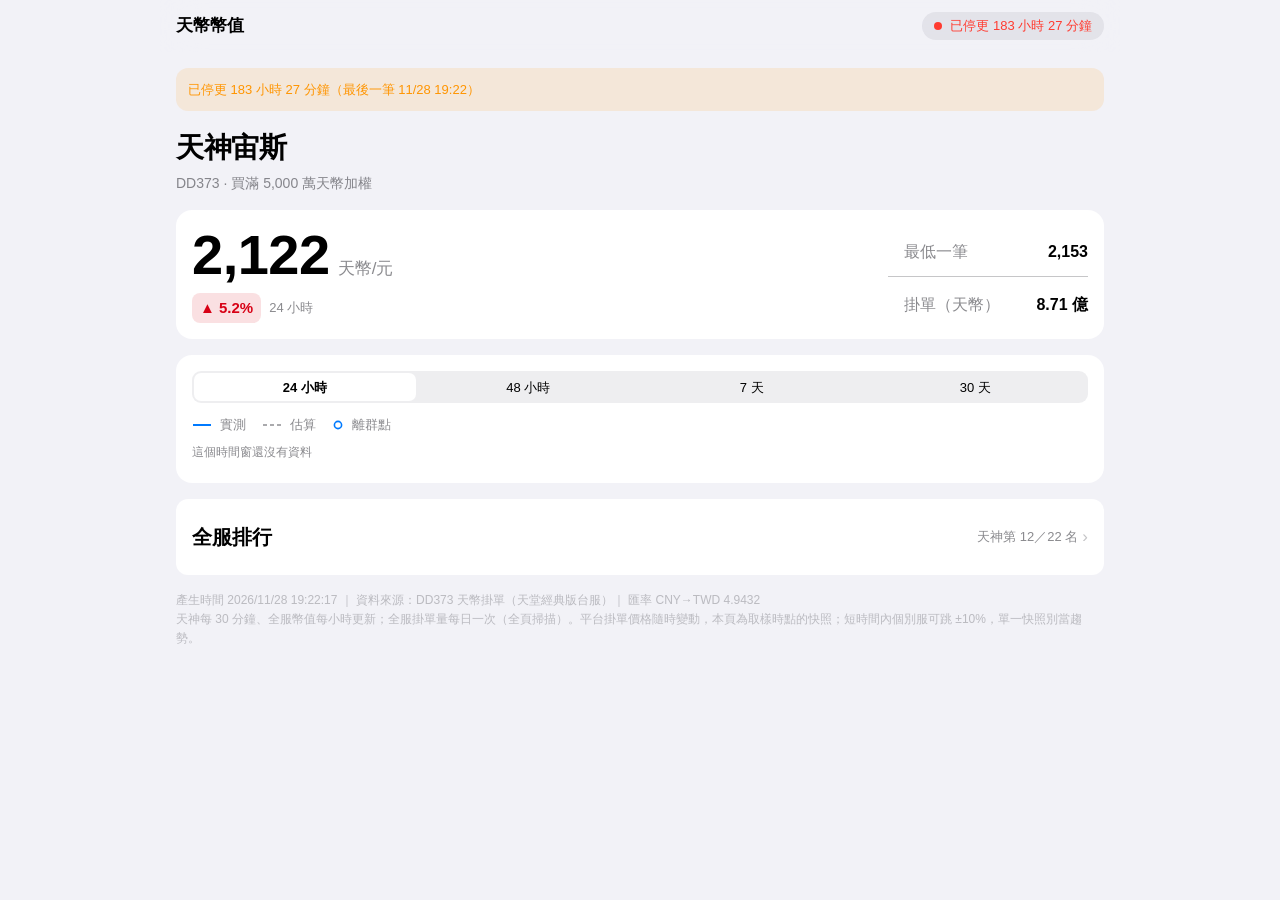
==== commit 59b77c0d: "update 2026-11-28 19:22 幣價" ====
--- a/docs/index.html
+++ b/docs/index.html
@@ -381,7 +381,7 @@
 
 <nav class="nav">
   <span class="nav-t">天幣幣值</span>
-  <span class="capsule" data-fresh><span class="d"></span><span data-ts="1795864048" data-rel="1">0 分鐘前</span></span>
+  <span class="capsule" data-fresh><span class="d"></span><span data-ts="1795864937" data-rel="1">0 分鐘前</span></span>
 </nav>
 
 <div class="notice bad" id="stale-banner" hidden></div>
@@ -393,7 +393,7 @@
 <section class="card lg hero">
   <div class="hero-main">
     <div class="hero-n"><b>2,122</b><span>天幣/元</span></div>
-    <div class="hero-chg"><span class="chg-pill up">▲ 5.3%</span><span class="chg-when">24 小時</span></div>
+    <div class="hero-chg"><span class="chg-pill up">▲ 5.2%</span><span class="chg-when">24 小時</span></div>
   </div>
   <div class="hero-list">
     <div class="hero-row"><span class="hl" data-tip="全部掛單裡最便宜的一筆，小額才買得到這個價">最低一筆</span><span class="hv">2,153</span></div>
@@ -412,7 +412,7 @@
     </div>
     <div class="lgd">
       <span class="li"><svg width="20" height="8" viewBox="0 0 20 8" aria-hidden="true"><path class="lg-real" d="M1,4 H19"/></svg>實測</span>
-      <span class="li" data-tip="10/14 19:01 以前沒有實測，用舊的實買序列 × 0.9998 換算；看趨勢可以，單點數字別當真"><svg width="20" height="8" viewBox="0 0 20 8" aria-hidden="true"><path class="lg-est" d="M1,4 H19"/></svg>估算</span>
+      <span class="li" data-tip="10/14 19:01 以前沒有實測，用舊的實買序列 × 0.9997 換算；看趨勢可以，單點數字別當真"><svg width="20" height="8" viewBox="0 0 20 8" aria-hidden="true"><path class="lg-est" d="M1,4 H19"/></svg>估算</span>
       <span class="li" data-tip="單次掃描偏離前後中位數太多，主線用中位數，圈圈標原始值"><svg width="12" height="12" viewBox="0 0 12 12" aria-hidden="true"><circle class="lg-out" cx="6" cy="6" r="3.6"/></svg>離群點</span>
     </div>
     <div class="panels">
@@ -427,15 +427,15 @@
 <section class="card">
   <details class="dsc">
     <summary><span>全服排行</span><span class="dsub">天神第 12／22 名</span></summary>
-    <div class="dbody glist"><div class="rrow me"><div class="rline1"><span class="rk">12</span><span class="nm">天神宙斯</span><span class="vw">2,122</span><span class="dl up">▲ 5.3%</span></div><div class="rline2">最低一筆 2,153 ・ <span data-tip="全部掛單的庫存總和。天神即時（每 30 分鐘）、其他服每日一次全頁掃描">掛單 8.71 億天幣</span></div></div><div class="rrow"><div class="rline1"><span class="rk">1</span><span class="nm">公牛克里特</span><span class="vw">2,561</span><span class="dl down">▼ 0.2%</span></div><div class="rline2">最低一筆 2,577 ・ <span data-tip="全部掛單的庫存總和。天神即時（每 30 分鐘）、其他服每日一次全頁掃描">掛單 6.68 億天幣</span></div></div><div class="rrow"><div class="rline1"><span class="rk">2</span><span class="nm">月亮女神阿緹蜜斯</span><span class="vw">2,547</span><span class="dl down">▼ 2.1%</span></div><div class="rline2">最低一筆 2,611 ・ <span data-tip="全部掛單的庫存總和。天神即時（每 30 分鐘）、其他服每日一次全頁掃描">掛單 6.94 億天幣</span></div></div><div class="rrow"><div class="rline1"><span class="rk">3</span><span class="nm">獅子涅墨亞</span><span class="vw">2,519</span><span class="dl down">▼ 2.0%</span></div><div class="rline2">最低一筆 2,532 ・ <span data-tip="全部掛單的庫存總和。天神即時（每 30 分鐘）、其他服每日一次全頁掃描">掛單 8.31 億天幣</span></div></div><div class="rrow"><div class="rline1"><span class="rk">4</span><span class="nm">美神維納斯</span><span class="vw">2,367</span><span class="dl up">▲ 0.4%</span></div><div class="rline2">最低一筆 2,367 ・ <span data-tip="全部掛單的庫存總和。天神即時（每 30 分鐘）、其他服每日一次全頁掃描">掛單 6.03 億天幣</span></div></div><div class="rrow"><div class="rline1"><span class="rk">5</span><span class="nm">水蛇許德拉</span><span class="vw">2,332</span><span class="dl up">▲ 0.7%</span></div><div class="rline2">最低一筆 2,332 ・ <span data-tip="全部掛單的庫存總和。天神即時（每 30 分鐘）、其他服每日一次全頁掃描">掛單 7.28 億天幣</span></div></div><div class="rrow"><div class="rline1"><span class="rk">6</span><span class="nm">飛馬珀伽索斯</span><span class="vw">2,299</span><span class="dl up">▲ 4.8%</span></div><div class="rline2">最低一筆 2,300 ・ <span data-tip="全部掛單的庫存總和。天神即時（每 30 分鐘）、其他服每日一次全頁掃描">掛單 19.34 億天幣</span></div></div><div class="rrow"><div class="rline1"><span class="rk">7</span><span class="nm">蛇髮女墨杜沙</span><span class="vw">2,278</span><span class="dl down">▼ 0.4%</span></div><div class="rline2">最低一筆 2,289 ・ <span data-tip="全部掛單的庫存總和。天神即時（每 30 分鐘）、其他服每日一次全頁掃描">掛單 4.23 億天幣</span></div></div><div class="rrow"><div class="rline1"><span class="rk">8</span><span class="nm">勝利女神雅典娜</span><span class="vw">2,233</span><span class="dl down">▼ 8.4%</span></div><div class="rline2">最低一筆 2,248 ・ <span data-tip="全部掛單的庫存總和。天神即時（每 30 分鐘）、其他服每日一次全頁掃描">掛單 4.52 億天幣</span></div></div><div class="rrow"><div class="rline1"><span class="rk">9</span><span class="nm">愛神邱比特</span><span class="vw">2,210</span><span class="dl up">▲ 0.3%</span></div><div class="rline2">最低一筆 2,210 ・ <span data-tip="全部掛單的庫存總和。天神即時（每 30 分鐘）、其他服每日一次全頁掃描">掛單 6.93 億天幣</span></div></div><div class="rrow"><div class="rline1"><span class="rk">10</span><span class="nm">海神波塞頓</span><span class="vw">2,187</span><span class="dl up">▲ 3.1%</span></div><div class="rline2">最低一筆 2,188 ・ <span data-tip="全部掛單的庫存總和。天神即時（每 30 分鐘）、其他服每日一次全頁掃描">掛單 7.33 億天幣</span></div></div><div class="rrow"><div class="rline1"><span class="rk">11</span><span class="nm">獨眼巨人庫克羅普斯</span><span class="vw">2,127</span><span class="dl up">▲ 0.6%</span></div><div class="rline2">最低一筆 2,130 ・ <span data-tip="全部掛單的庫存總和。天神即時（每 30 分鐘）、其他服每日一次全頁掃描">掛單 7.80 億天幣</span></div></div><div class="rrow"><div class="rline1"><span class="rk">13</span><span class="nm">地獄犬刻耳柏洛斯</span><span class="vw">2,050</span><span class="dl down">▼ 8.2%</span></div><div class="rline2">最低一筆 2,131 ・ <span data-tip="全部掛單的庫存總和。天神即時（每 30 分鐘）、其他服每日一次全頁掃描">掛單 7.89 億天幣</span></div></div><div class="rrow"><div class="rline1"><span class="rk">14</span><span class="nm">收獲女神蒂蜜特</span><span class="vw">2,037</span><span class="dl up">▲ 1.1%</span></div><div class="rline2">最低一筆 2,045 ・ <span data-tip="全部掛單的庫存總和。天神即時（每 30 分鐘）、其他服每日一次全頁掃描">掛單 10.17 億天幣</span></div></div><div class="rrow"><div class="rline1"><span class="rk">15</span><span class="nm">泰坦女神瑞亞</span><span class="vw">2,037</span><span class="dl up">▲ 1.1%</span></div><div class="rline2">最低一筆 2,038 ・ <span data-tip="全部掛單的庫存總和。天神即時（每 30 分鐘）、其他服每日一次全頁掃描">掛單 6.56 億天幣</span></div></div><div class="rrow"><div class="rline1"><span class="rk">16</span><span class="nm">火神赫發斯特斯</span><span class="vw">2,028</span><span class="dl up">▲ 0.6%</span></div><div class="rline2">最低一筆 2,028 ・ <span data-tip="全部掛單的庫存總和。天神即時（每 30 分鐘）、其他服每日一次全頁掃描">掛單 10.40 億天幣</span></div></div><div class="rrow"><div class="rline1"><span class="rk">17</span><span class="nm">冥王黑帝斯</span><span class="vw">2,026</span><span class="dl up">▲ 3.4%</span></div><div class="rline2">最低一筆 2,026 ・ <span data-tip="全部掛單的庫存總和。天神即時（每 30 分鐘）、其他服每日一次全頁掃描">掛單 7.46 億天幣</span></div></div><div class="rrow"><div class="rline1"><span class="rk">18</span><span class="nm">半人馬涅索斯</span><span class="vw">1,996</span><span class="dl up">▲ 0.5%</span></div><div class="rline2">最低一筆 1,996 ・ <span data-tip="全部掛單的庫存總和。天神即時（每 30 分鐘）、其他服每日一次全頁掃描">掛單 4.80 億天幣</span></div></div><div class="rrow"><div class="rline1"><span class="rk">19</span><span class="nm">牛人彌諾陶洛斯</span><span class="vw">1,946</span><span class="dl down">▼ 5.9%</span></div><div class="rline2">最低一筆 2,023 ・ <span data-tip="全部掛單的庫存總和。天神即時（每 30 分鐘）、其他服每日一次全頁掃描">掛單 6.02 億天幣</span></div></div><div class="rrow"><div class="rline1"><span class="rk">20</span><span class="nm">戰神馬爾斯</span><span class="vw">1,850</span><span class="dl down">▼ 7.2%</span></div><div class="rline2">最低一筆 1,856 ・ <span data-tip="全部掛單的庫存總和。天神即時（每 30 分鐘）、其他服每日一次全頁掃描">掛單 5.35 億天幣</span></div></div><div class="rrow"><div class="rline1"><span class="rk">21</span><span class="nm">天后海拉</span><span class="vw">1,840</span><span class="dl up">▲ 1.4%</span></div><div class="rline2">最低一筆 1,840 ・ <span data-tip="全部掛單的庫存總和。天神即時（每 30 分鐘）、其他服每日一次全頁掃描">掛單 6.66 億天幣</span></div></div><div class="rrow"><div class="rline1"><span class="rk">22</span><span class="nm">太陽神阿波羅</span><span class="vw">1,733</span><span class="dl down">▼ 3.3%</span></div><div class="rline2">最低一筆 1,744 ・ <span data-tip="全部掛單的庫存總和。天神即時（每 30 分鐘）、其他服每日一次全頁掃描">掛單 16.71 億天幣</span></div></div></div>
+    <div class="dbody glist"><div class="rrow me"><div class="rline1"><span class="rk">12</span><span class="nm">天神宙斯</span><span class="vw">2,122</span><span class="dl up">▲ 5.2%</span></div><div class="rline2">最低一筆 2,153 ・ <span data-tip="全部掛單的庫存總和。天神即時（每 30 分鐘）、其他服每日一次全頁掃描">掛單 8.71 億天幣</span></div></div><div class="rrow"><div class="rline1"><span class="rk">1</span><span class="nm">月亮女神阿緹蜜斯</span><span class="vw">2,574</span><span class="dl down">▼ 1.1%</span></div><div class="rline2">最低一筆 2,611 ・ <span data-tip="全部掛單的庫存總和。天神即時（每 30 分鐘）、其他服每日一次全頁掃描">掛單 6.94 億天幣</span></div></div><div class="rrow"><div class="rline1"><span class="rk">2</span><span class="nm">公牛克里特</span><span class="vw">2,556</span><span class="dl down">▼ 0.4%</span></div><div class="rline2">最低一筆 2,561 ・ <span data-tip="全部掛單的庫存總和。天神即時（每 30 分鐘）、其他服每日一次全頁掃描">掛單 6.68 億天幣</span></div></div><div class="rrow"><div class="rline1"><span class="rk">3</span><span class="nm">獅子涅墨亞</span><span class="vw">2,519</span><span class="dl down">▼ 2.0%</span></div><div class="rline2">最低一筆 2,532 ・ <span data-tip="全部掛單的庫存總和。天神即時（每 30 分鐘）、其他服每日一次全頁掃描">掛單 8.31 億天幣</span></div></div><div class="rrow"><div class="rline1"><span class="rk">4</span><span class="nm">美神維納斯</span><span class="vw">2,367</span><span class="dl up">▲ 0.4%</span></div><div class="rline2">最低一筆 2,367 ・ <span data-tip="全部掛單的庫存總和。天神即時（每 30 分鐘）、其他服每日一次全頁掃描">掛單 6.03 億天幣</span></div></div><div class="rrow"><div class="rline1"><span class="rk">5</span><span class="nm">水蛇許德拉</span><span class="vw">2,345</span><span class="dl up">▲ 1.3%</span></div><div class="rline2">最低一筆 2,352 ・ <span data-tip="全部掛單的庫存總和。天神即時（每 30 分鐘）、其他服每日一次全頁掃描">掛單 7.28 億天幣</span></div></div><div class="rrow"><div class="rline1"><span class="rk">6</span><span class="nm">飛馬珀伽索斯</span><span class="vw">2,328</span><span class="dl up">▲ 6.2%</span></div><div class="rline2">最低一筆 2,366 ・ <span data-tip="全部掛單的庫存總和。天神即時（每 30 分鐘）、其他服每日一次全頁掃描">掛單 19.34 億天幣</span></div></div><div class="rrow"><div class="rline1"><span class="rk">7</span><span class="nm">蛇髮女墨杜沙</span><span class="vw">2,269</span><span class="dl down">▼ 0.9%</span></div><div class="rline2">最低一筆 2,289 ・ <span data-tip="全部掛單的庫存總和。天神即時（每 30 分鐘）、其他服每日一次全頁掃描">掛單 4.23 億天幣</span></div></div><div class="rrow"><div class="rline1"><span class="rk">8</span><span class="nm">勝利女神雅典娜</span><span class="vw">2,236</span><span class="dl down">▼ 8.3%</span></div><div class="rline2">最低一筆 2,248 ・ <span data-tip="全部掛單的庫存總和。天神即時（每 30 分鐘）、其他服每日一次全頁掃描">掛單 4.52 億天幣</span></div></div><div class="rrow"><div class="rline1"><span class="rk">9</span><span class="nm">海神波塞頓</span><span class="vw">2,199</span><span class="dl up">▲ 3.7%</span></div><div class="rline2">最低一筆 2,205 ・ <span data-tip="全部掛單的庫存總和。天神即時（每 30 分鐘）、其他服每日一次全頁掃描">掛單 7.33 億天幣</span></div></div><div class="rrow"><div class="rline1"><span class="rk">10</span><span class="nm">獨眼巨人庫克羅普斯</span><span class="vw">2,128</span><span class="dl up">▲ 0.6%</span></div><div class="rline2">最低一筆 2,131 ・ <span data-tip="全部掛單的庫存總和。天神即時（每 30 分鐘）、其他服每日一次全頁掃描">掛單 7.80 億天幣</span></div></div><div class="rrow"><div class="rline1"><span class="rk">11</span><span class="nm">愛神邱比特</span><span class="vw">2,124</span><span class="dl down">▼ 3.6%</span></div><div class="rline2">最低一筆 2,210 ・ <span data-tip="全部掛單的庫存總和。天神即時（每 30 分鐘）、其他服每日一次全頁掃描">掛單 6.93 億天幣</span></div></div><div class="rrow"><div class="rline1"><span class="rk">13</span><span class="nm">泰坦女神瑞亞</span><span class="vw">2,039</span><span class="dl up">▲ 1.3%</span></div><div class="rline2">最低一筆 2,044 ・ <span data-tip="全部掛單的庫存總和。天神即時（每 30 分鐘）、其他服每日一次全頁掃描">掛單 6.56 億天幣</span></div></div><div class="rrow"><div class="rline1"><span class="rk">14</span><span class="nm">收獲女神蒂蜜特</span><span class="vw">2,037</span><span class="dl up">▲ 1.1%</span></div><div class="rline2">最低一筆 2,045 ・ <span data-tip="全部掛單的庫存總和。天神即時（每 30 分鐘）、其他服每日一次全頁掃描">掛單 10.17 億天幣</span></div></div><div class="rrow"><div class="rline1"><span class="rk">15</span><span class="nm">火神赫發斯特斯</span><span class="vw">2,029</span><span class="dl up">▲ 0.7%</span></div><div class="rline2">最低一筆 2,033 ・ <span data-tip="全部掛單的庫存總和。天神即時（每 30 分鐘）、其他服每日一次全頁掃描">掛單 10.40 億天幣</span></div></div><div class="rrow"><div class="rline1"><span class="rk">16</span><span class="nm">冥王黑帝斯</span><span class="vw">2,026</span><span class="dl up">▲ 3.4%</span></div><div class="rline2">最低一筆 2,027 ・ <span data-tip="全部掛單的庫存總和。天神即時（每 30 分鐘）、其他服每日一次全頁掃描">掛單 7.46 億天幣</span></div></div><div class="rrow"><div class="rline1"><span class="rk">17</span><span class="nm">地獄犬刻耳柏洛斯</span><span class="vw">2,015</span><span class="dl down">▼ 9.8%</span></div><div class="rline2">最低一筆 2,131 ・ <span data-tip="全部掛單的庫存總和。天神即時（每 30 分鐘）、其他服每日一次全頁掃描">掛單 7.89 億天幣</span></div></div><div class="rrow"><div class="rline1"><span class="rk">18</span><span class="nm">半人馬涅索斯</span><span class="vw">1,996</span><span class="dl up">▲ 0.5%</span></div><div class="rline2">最低一筆 2,023 ・ <span data-tip="全部掛單的庫存總和。天神即時（每 30 分鐘）、其他服每日一次全頁掃描">掛單 4.80 億天幣</span></div></div><div class="rrow"><div class="rline1"><span class="rk">19</span><span class="nm">牛人彌諾陶洛斯</span><span class="vw">1,949</span><span class="dl down">▼ 5.7%</span></div><div class="rline2">最低一筆 2,038 ・ <span data-tip="全部掛單的庫存總和。天神即時（每 30 分鐘）、其他服每日一次全頁掃描">掛單 6.02 億天幣</span></div></div><div class="rrow"><div class="rline1"><span class="rk">20</span><span class="nm">戰神馬爾斯</span><span class="vw">1,851</span><span class="dl down">▼ 7.1%</span></div><div class="rline2">最低一筆 1,856 ・ <span data-tip="全部掛單的庫存總和。天神即時（每 30 分鐘）、其他服每日一次全頁掃描">掛單 5.35 億天幣</span></div></div><div class="rrow"><div class="rline1"><span class="rk">21</span><span class="nm">天后海拉</span><span class="vw">1,842</span><span class="dl up">▲ 1.5%</span></div><div class="rline2">最低一筆 1,845 ・ <span data-tip="全部掛單的庫存總和。天神即時（每 30 分鐘）、其他服每日一次全頁掃描">掛單 6.66 億天幣</span></div></div><div class="rrow"><div class="rline1"><span class="rk">22</span><span class="nm">太陽神阿波羅</span><span class="vw">1,758</span><span class="dl down">▼ 1.8%</span></div><div class="rline2">最低一筆 1,761 ・ <span data-tip="全部掛單的庫存總和。天神即時（每 30 分鐘）、其他服每日一次全頁掃描">掛單 16.71 億天幣</span></div></div></div>
   </details>
 </section>
 <footer>
-  產生時間 2026/11/28 19:07:28 ｜ 資料來源：DD373 天幣掛單（天堂經典版台服）｜ 匯率 CNY→TWD 4.9432<br>
+  產生時間 2026/11/28 19:22:17 ｜ 資料來源：DD373 天幣掛單（天堂經典版台服）｜ 匯率 CNY→TWD 4.9432<br>
   天神每 30 分鐘、全服幣值每小時更新；全服掛單量每日一次（全頁掃描）。平台掛單價格隨時變動，本頁為取樣時點的快照；短時間內個別服可跳 ±10%，單一快照別當趨勢。
 </footer>
-<script type="application/json" id="chart-data">{"now":1795864048,"r":0.99975,"real":[[1793186460,1561.2,1561.2,0,null],[1793190240,1556.2,1556.2,0,null],[1793193960,1565.7,1565.7,0,null],[1793197320,1577.3,1577.3,0,null],[1793200920,1584.8,1584.8,0,null],[1793204640,1567.6,1567.6,0,null],[1793208240,1567.6,1567.6,0,null],[1793211780,1558.5,1558.5,0,null],[1793215560,1560.8,1560.8,0,null],[1793219040,1560.8,1560.8,0,null],[1793222460,1560.8,1560.8,0,null],[1793226300,1577.9,1577.9,0,null],[1793229960,1577.9,1577.9,0,null],[1793233320,1577.9,1577.9,0,null],[1793237100,1593.1,1593.1,0,null],[1793240460,1583.8,1583.8,0,null],[1793244060,1587.6,1587.6,0,null],[1793247780,1589.9,1589.9,0,null],[1793251320,1589.0,1589.0,0,null],[1793255100,1584.0,1584.0,0,null],[1793258520,1587.7,1587.7,0,null],[1793262060,1592.8,1592.8,0,null],[1793265900,1596.3,1596.3,0,null],[1793269440,1596.3,1596.3,0,null],[1793273160,1595.6,1595.6,0,null],[1793276700,1596.2,1596.2,0,null],[1793280360,1589.1,1589.1,0,null],[1793283720,1572.3,1572.3,0,null],[1793287380,1565.8,1565.8,0,null],[1793291040,1566.7,1566.7,0,null],[1793294520,1562.5,1562.5,0,null],[1793298300,1549.8,1549.8,0,null],[1793302020,1550.0,1550.0,0,null],[1793305500,1550.0,1550.0,0,null],[1793309100,1550.0,1550.0,0,null],[1793312640,1543.3,1543.3,0,null],[1793316120,1543.3,1543.3,0,null],[1793319780,1543.3,1543.3,0,null],[1793323320,1551.7,1551.7,0,null],[1793327160,1554.5,1554.5,0,null],[1793330640,1553.4,1553.4,0,null],[1793334060,1554.1,1554.1,0,null],[1793337840,1571.0,1571.0,0,null],[1793341260,1574.6,1574.6,0,null],[1793345100,1552.5,1552.5,0,null],[1793348640,1549.9,1549.9,0,null],[1793352360,1567.2,1567.2,0,null],[1793355900,1552.7,1552.7,0,null],[1793359380,1547.2,1547.2,0,null],[1793363220,1546.6,1546.6,0,null],[1793366700,1546.6,1546.6,0,null],[1793370180,1546.6,1546.6,0,null],[1793373900,1546.7,1546.7,0,null],[1793377500,1547.9,1547.9,0,null],[1793381100,1546.6,1546.6,0,null],[1793384700,1546.7,1546.7,0,null],[1793388060,1546.7,1546.7,0,null],[1793391900,1546.7,1546.7,0,null],[1793395560,1546.7,1546.7,0,null],[1793398980,1546.7,1546.7,0,null],[1793402520,1548.3,1548.3,0,null],[1793406300,1549.0,1549.0,0,null],[1793409900,1538.0,1538.0,0,null],[1793413560,1538.1,1538.1,0,null],[1793417160,1538.0,1538.0,0,null],[1793420640,1537.8,1537.8,0,null],[1793424060,1542.2,1542.2,0,null],[1793427960,1544.7,1544.7,0,null],[1793431500,1514.8,1514.8,0,null],[1793434980,1514.8,1514.8,0,null],[1793438460,1510.8,1510.8,0,null],[1793442240,1506.3,1506.3,0,null],[1793445720,1503.1,1503.1,0,null],[1793449320,1507.9,1507.9,0,null],[1793453160,1516.4,1516.4,0,null],[1793456700,1523.1,1523.1,0,null],[1793460360,1523.1,1523.1,0,null],[1793463660,1497.2,1497.2,0,null],[1793467440,1498.5,1498.5,0,null],[1793470980,1498.5,1498.5,0,null],[1793474580,1499.2,1499.2,0,null],[1793478420,1499.2,1499.2,0,null],[1793481900,1497.3,1497.3,0,null],[1793485380,1497.3,1497.3,0,null],[1793489100,1497.3,1497.3,0,null],[1793492640,1497.3,1497.3,0,null],[1793496060,1497.7,1497.7,0,null],[1793499900,1515.3,1515.3,0,null],[1793503260,1516.7,1516.7,0,null],[1793506920,1519.0,1519.0,0,null],[1793510460,1521.7,1521.7,0,null],[1793514060,1530.8,1530.8,0,null],[1793517720,1541.8,1541.8,0,null],[1793521380,1546.6,1546.6,0,null],[1793524920,1554.8,1554.8,0,null],[1793528580,1564.3,1564.3,0,null],[1793532300,1561.4,1561.4,0,null],[1793535780,1561.4,1561.4,0,null],[1793539560,1571.2,1571.2,0,null],[1793542980,1563.7,1563.7,0,null],[1793546580,1565.0,1565.0,0,null],[1793550300,1550.2,1550.2,0,null],[1793553720,1542.3,1542.3,0,null],[1793557500,1539.4,1539.4,0,null],[1793561100,1541.1,1541.1,0,null],[1793564580,1541.1,1541.1,0,null],[1793568300,1541.1,1541.1,0,null],[1793571840,1541.1,1541.1,0,null],[1793575500,1545.2,1545.2,0,null],[1793578920,1543.7,1543.7,0,null],[1793582520,1551.4,1551.4,0,null],[1793586120,1556.5,1556.5,0,null],[1793590020,1544.4,1544.4,0,null],[1793593260,1546.7,1546.7,0,null],[1793597160,1519.7,1519.7,0,null],[1793600700,1534.9,1534.9,0,null],[1793604300,1539.6,1539.6,0,null],[1793607840,1551.9,1551.9,0,null],[1793611560,1547.3,1547.3,0,null],[1793615100,1536.8,1536.8,0,null],[1793618640,1535.0,1535.0,0,null],[1793622120,1555.2,1555.2,0,null],[1793625960,1558.3,1558.3,0,null],[1793629260,1550.9,1550.9,0,null],[1793633040,1550.4,1550.4,0,null],[1793636700,1534.7,1534.7,0,null],[1793640360,1535.6,1535.6,0,null],[1793643720,1526.4,1526.4,0,null],[1793647440,1522.7,1522.7,0,null],[1793651040,1522.7,1522.7,0,null],[1793654700,1522.7,1522.7,0,null],[1793658120,1519.5,1519.5,0,null],[1793661840,1525.2,1525.2,0,null],[1793665320,1523.5,1523.5,0,null],[1793669160,1535.6,1535.6,0,null],[1793672520,1535.4,1535.4,0,null],[1793676240,1537.1,1537.1,0,null],[1793679720,1539.3,1539.3,0,null],[1793683440,1540.5,1540.5,0,null],[1793687160,1541.5,1541.5,0,null],[1793690760,1537.4,1537.4,0,null],[1793694120,1541.1,1541.1,0,null],[1793697840,1540.4,1540.4,0,null],[1793701260,1540.4,1540.4,0,null],[1793705160,1526.9,1526.9,0,null],[1793708580,1520.8,1520.8,0,null],[1793712300,1535.1,1535.1,0,null],[1793715720,1497.9,1497.9,0,null],[1793719560,1497.4,1497.4,0,null],[1793723040,1499.8,1499.8,0,null],[1793726460,1500.4,1500.4,0,null],[1793730180,1499.8,1499.8,0,null],[1793733780,1493.9,1493.9,0,null],[1793737260,1493.0,1493.0,0,null],[1793741220,1493.0,1493.0,0,null],[1793744520,1493.0,1493.0,0,null],[1793748300,1493.0,1493.0,0,null],[1793751900,1493.0,1493.0,0,null],[1793755560,1506.1,1506.1,0,null],[1793758920,1511.9,1511.9,0,null],[1793762520,1520.0,1520.0,0,null],[1793766360,1514.3,1514.3,0,null],[1793769840,1528.4,1528.4,0,null],[1793773260,1533.6,1533.6,0,null],[1793777160,1541.7,1541.7,0,null],[1793780580,1542.8,1542.8,0,null],[1793784180,1548.4,1548.4,0,null],[1793788020,1564.3,1564.3,0,null],[1793791500,1563.7,1563.7,0,null],[1793795040,1577.0,1577.0,0,null],[1793798520,1591.7,1591.7,0,null],[1793802240,1579.6,1579.6,0,null],[1793805780,1582.8,1582.8,0,null],[1793809560,1578.7,1578.7,0,null],[1793813160,1569.1,1569.1,0,null],[1793816700,1569.1,1569.1,0,null],[1793820060,1569.4,1569.4,0,null],[1793823900,1569.4,1569.4,0,null],[1793827380,1569.4,1569.4,0,null],[1793830980,1569.4,1569.4,0,null],[1793834700,1570.7,1570.7,0,null],[1793838240,1570.7,1570.7,0,null],[1793841720,1563.8,1563.8,0,null],[1793845560,1565.7,1565.7,0,null],[1793848980,1570.2,1570.2,0,null],[1793852760,1572.8,1572.8,0,null],[1793856180,1578.1,1578.1,0,null],[1793859840,1583.1,1583.1,0,null],[1793863500,1590.0,1590.0,0,null],[1793867160,1592.1,1592.1,0,null],[1793870760,1597.9,1597.9,0,null],[1793874360,1599.3,1599.3,0,null],[1793877960,1610.8,1610.8,0,null],[1793881440,1612.9,1612.9,0,null],[1793885040,1615.7,1615.7,0,null],[1793888640,1616.6,1616.6,0,null],[1793892240,1618.7,1618.7,0,null],[1793895720,1628.3,1628.3,0,null],[1793899440,1628.9,1628.9,0,null],[1793902860,1628.9,1628.9,0,null],[1793906580,1628.5,1628.5,0,null],[1793910300,1628.6,1628.6,0,null],[1793913960,1629.2,1629.2,0,null],[1793917260,1629.2,1629.2,0,null],[1793921040,1631.6,1631.6,0,null],[1793924760,1632.1,1632.1,0,null],[1793928300,1628.3,1628.3,0,null],[1793931960,1636.6,1636.6,0,null],[1793935260,1641.3,1641.3,0,null],[1793939040,1643.8,1643.8,0,null],[1793942460,1650.5,1650.5,0,null],[1793946180,1671.4,1671.4,0,null],[1793949900,1663.0,1663.0,0,null],[1793953500,1686.7,1686.7,0,null],[1793956980,1689.2,1689.2,0,null],[1793960520,1649.3,1649.3,0,null],[1793964060,1645.7,1645.7,0,null],[1793967960,1655.2,1655.2,0,null],[1793971620,1662.3,1662.3,0,null],[1793974920,1631.8,1631.8,0,null],[1793978580,1630.9,1630.9,0,null],[1793982240,1626.3,1626.3,0,null],[1793985960,1624.5,1624.5,0,null],[1793989320,1624.5,1624.5,0,null],[1793993040,1613.9,1613.9,0,null],[1793996700,1613.2,1613.2,0,null],[1794000240,1613.2,1613.2,0,null],[1794004020,1613.2,1613.2,0,null],[1794007320,1613.2,1613.2,0,null],[1794010980,1613.2,1674.4,1,null],[1794014640,1613.2,1656.0,1,null],[1794018120,1609.8,1609.8,0,null],[1794021960,1607.2,1607.2,0,null],[1794025320,1612.1,1612.1,0,null],[1794029220,1612.8,1612.8,0,null],[1794032520,1612.8,1612.8,0,null],[1794036180,1599.2,1599.2,0,null],[1794039780,1599.1,1599.1,0,null],[1794043440,1612.6,1612.6,0,null],[1794046920,1603.2,1603.2,0,null],[1794050460,1601.1,1601.1,0,null],[1794054240,1606.4,1606.4,0,null],[1794057840,1613.1,1613.1,0,null],[1794061500,1587.1,1587.1,0,null],[1794065100,1572.2,1572.2,0,null],[1794068520,1580.4,1580.4,0,null],[1794072060,1555.3,1555.3,0,null],[1794075840,1552.1,1552.1,0,null],[1794079320,1554.0,1554.0,0,null],[1794083100,1554.0,1554.0,0,null],[1794086760,1544.5,1544.5,0,null],[1794090180,1544.5,1544.5,0,null],[1794093720,1545.0,1545.0,0,null],[1794097320,1556.7,1556.7,0,null],[1794100860,1555.8,1555.8,0,null],[1794104520,1561.0,1561.0,0,null],[1794108300,1562.5,1562.5,0,null],[1794109320,1561.0,1561.0,0,184420],[1794109920,1561.0,1561.0,0,184420],[1794110820,1562.5,1562.5,0,186520],[1794111720,1563.5,1563.5,0,187520],[1794111900,1563.5,1563.5,0,187520],[1794112620,1563.7,1563.7,0,187720],[1794113520,1566.3,1566.3,0,188273],[1794114420,1570.1,1570.1,0,190173],[1794115320,1575.6,1575.6,0,193044],[1794115440,1575.6,1575.6,0,193044],[1794116220,1576.4,1576.4,0,193792],[1794117120,1576.5,1576.5,0,235792],[1794118020,1576.6,1576.6,0,235912],[1794118920,1576.6,1576.6,0,235912],[1794119160,1576.4,1576.4,0,235512],[1794119820,1576.3,1576.3,0,235392],[1794120720,1578.4,1578.4,0,237749],[1794121620,1582.0,1582.0,0,236522],[1794122520,1596.5,1596.5,0,237580],[1794122580,1596.5,1596.5,0,237580],[1794123420,1607.2,1607.2,0,237580],[1794124320,1609.2,1609.2,0,237900],[1794125220,1609.2,1609.2,0,237900],[1794126060,1621.4,1621.4,0,232250],[1794126120,1621.4,1621.4,0,232250],[1794127020,1623.1,1623.1,0,231922],[1794127920,1623.1,1623.1,0,231922],[1794128820,1623.1,1623.1,0,231922],[1794129720,1624.2,1624.2,0,226002],[1794129960,1624.2,1624.2,0,226002],[1794130620,1623.2,1623.2,0,225602],[1794131520,1626.8,1626.8,0,227206],[1794132420,1626.8,1626.8,0,227206],[1794133320,1629.4,1629.4,0,227206],[1794133380,1629.4,1629.4,0,227206],[1794134220,1630.7,1630.7,0,228961],[1794135120,1634.1,1634.1,0,232226],[1794136020,1632.4,1632.4,0,230864],[1794136920,1630.7,1630.7,0,228846],[1794137100,1635.3,1635.3,0,230446],[1794137820,1639.2,1639.2,0,231196],[1794138720,1641.6,1641.6,0,231196],[1794139620,1644.8,1644.8,0,231545],[1794140520,1641.3,1641.3,0,230695],[1794140640,1641.3,1641.3,0,230695],[1794141420,1636.1,1636.1,0,228985],[1794142320,1636.3,1636.3,0,229761],[1794143220,1635.8,1635.8,0,229238],[1794144120,1640.6,1640.6,0,230878],[1794144240,1640.6,1640.6,0,230878],[1794145020,1641.4,1641.4,0,235229],[1794145920,1639.0,1639.0,0,235494],[1794146820,1639.0,1639.0,0,237742],[1794147720,1633.9,1633.9,0,232991],[1794148620,1633.9,1633.9,0,232991],[1794149520,1633.9,1633.9,0,232991],[1794150420,1634.3,1634.3,0,232382],[1794151320,1634.3,1634.3,0,232682],[1794151560,1634.3,1634.3,0,232682],[1794152220,1641.8,1641.8,0,233434],[1794153120,1638.3,1638.3,0,231746],[1794154020,1656.0,1656.0,0,231946],[1794154920,1643.4,1643.4,0,228566],[1794155100,1643.4,1643.4,0,228566],[1794155820,1644.2,1644.2,0,227106],[1794156720,1644.2,1644.2,0,227116],[1794157620,1644.3,1644.3,0,184116],[1794158520,1643.6,1643.6,0,225901],[1794158760,1643.6,1643.6,0,225901],[1794159420,1643.6,1643.6,0,225901],[1794160320,1639.5,1639.5,0,224511],[1794161220,1639.5,1639.5,0,224511],[1794162120,1642.9,1642.9,0,226011],[1794162360,1640.4,1640.4,0,225101],[1794163020,1638.3,1638.3,0,224572],[1794163920,1638.3,1638.3,0,224572],[1794164820,1638.3,1638.3,0,224572],[1794165720,1638.3,1638.3,0,224572],[1794165780,1638.3,1638.3,0,224572],[1794166620,1638.3,1638.3,0,224572],[1794167520,1638.3,1638.3,0,224572],[1794168420,1633.9,1633.9,0,223072],[1794169320,1633.9,1633.9,0,223072],[1794169380,1633.9,1633.9,0,223072],[1794170220,1633.9,1633.9,0,223072],[1794171120,1633.9,1633.9,0,223072],[1794172020,1633.9,1633.9,0,223072],[1794172920,1633.9,1633.9,0,223072],[1794172980,1633.9,1633.9,0,223072],[1794173820,1633.9,1633.9,0,223072],[1794174720,1633.9,1633.9,0,223072],[1794175620,1633.9,1633.9,0,223072],[1794176520,1633.9,1633.9,0,223072],[1794176700,1633.9,1633.9,0,223072],[1794177420,1633.9,1633.9,0,223072],[1794178320,1633.9,1633.9,0,223072],[1794179220,1633.9,1633.9,0,223072],[1794180120,1635.1,1635.1,0,223072],[1794180240,1635.1,1635.1,0,223072],[1794181020,1635.1,1635.1,0,223072],[1794181920,1635.1,1635.1,0,223072],[1794182820,1635.1,1635.1,0,223072],[1794183660,1635.1,1635.1,0,223072],[1794183720,1635.1,1635.1,0,223072],[1794184620,1635.1,1635.1,0,223072],[1794185520,1640.0,1640.0,0,224462],[1794186420,1640.0,1640.0,0,226262],[1794187260,1643.3,1643.3,0,226702],[1794187320,1643.3,1643.3,0,228702],[1794188220,1643.3,1643.3,0,228702],[1794189120,1643.3,1643.3,0,228702],[1794190020,1644.7,1644.7,0,228782],[1794190920,1647.8,1647.8,0,229182],[1794191040,1647.8,1647.8,0,229182],[1794191820,1647.8,1647.8,0,229182],[1794192720,1647.8,1647.8,0,229182],[1794193620,1647.8,1647.8,0,229182],[1794194520,1647.8,1647.8,0,229182],[1794194820,1647.8,1647.8,0,229182],[1794195420,1650.5,1650.5,0,229662],[1794196320,1653.5,1653.5,0,230042],[1794197220,1653.5,1653.5,0,230042],[1794198120,1653.5,1653.5,0,230042],[1794198240,1653.5,1653.5,0,230042],[1794199020,1650.5,1650.5,0,224162],[1794199920,1642.7,1642.7,0,233162],[1794200820,1644.6,1644.6,0,233921],[1794201720,1645.0,1645.0,0,235040],[1794201840,1645.0,1645.0,0,235040],[1794202620,1649.9,1649.9,0,235521],[1794203520,1651.1,1651.1,0,235780],[1794204420,1651.3,1651.3,0,235210],[1794205320,1648.7,1648.7,0,234169],[1794205560,1648.7,1648.7,0,234169],[1794206220,1654.5,1654.5,0,235269],[1794207120,1655.1,1655.1,0,235309],[1794208020,1662.5,1662.5,0,236583],[1794208920,1663.2,1663.2,0,236812],[1794208980,1663.2,1663.2,0,236812],[1794209820,1664.8,1664.8,0,237112],[1794210720,1660.4,1660.4,0,235962],[1794211620,1664.0,1664.0,0,236097],[1794212520,1664.0,1664.0,0,236097],[1794212640,1664.0,1664.0,0,236117],[1794213420,1652.8,1652.8,0,232944],[1794214320,1652.8,1652.8,0,232944],[1794215220,1652.8,1652.8,0,232944],[1794216120,1652.8,1652.8,0,232944],[1794217020,1653.3,1653.3,0,235944],[1794217920,1656.2,1656.2,0,239324],[1794218820,1657.0,1657.0,0,239785],[1794219720,1657.0,1657.0,0,239785],[1794219960,1657.0,1657.0,0,239785],[1794220620,1657.3,1657.3,0,239785],[1794221520,1650.8,1650.8,0,238931],[1794222420,1654.5,1654.5,0,239641],[1794223320,1657.3,1657.3,0,240071],[1794224220,1658.5,1658.5,0,241571],[1794225120,1660.8,1660.8,0,242571],[1794226020,1661.7,1661.7,0,242611],[1794226920,1666.2,1666.2,0,241502],[1794226980,1666.2,1666.2,0,241502],[1794227820,1666.3,1666.3,0,241756],[1794228720,1666.7,1666.7,0,240497],[1794229620,1666.7,1666.7,0,240317],[1794230520,1641.8,1641.8,0,235813],[1794231420,1643.2,1643.2,0,236108],[1794232320,1643.2,1643.2,0,236248],[1794233220,1623.4,1623.4,0,230963],[1794234120,1623.4,1623.4,0,230963],[1794234180,1623.4,1623.4,0,230963],[1794235020,1623.4,1623.4,0,230963],[1794235920,1623.4,1623.4,0,224963],[1794236820,1623.4,1623.4,0,224963],[1794237720,1623.4,1623.4,0,224963],[1794237900,1623.4,1623.4,0,224963],[1794238620,1627.9,1627.9,0,225495],[1794239520,1629.4,1629.4,0,225670],[1794240420,1629.4,1629.4,0,225670],[1794241320,1628.0,1628.0,0,161506],[1794241380,1628.0,1628.0,0,161506],[1794242220,1628.0,1628.0,0,161506],[1794243120,1622.4,1622.4,0,160795],[1794244020,1621.2,1621.2,0,160814],[1794244920,1611.2,1611.2,0,159525],[1794245040,1611.2,1611.2,0,159525],[1794245820,1611.2,1611.2,0,159525],[1794246720,1621.3,1621.3,0,178825],[1794247620,1621.3,1621.3,0,168025],[1794248520,1618.4,1618.4,0,167482],[1794248760,1616.2,1616.2,0,167082],[1794249420,1618.4,1618.4,0,167482],[1794250320,1618.4,1618.4,0,168982],[1794251220,1618.1,1618.1,0,168917],[1794252060,1618.1,1618.1,0,168917],[1794252120,1618.1,1618.1,0,168917],[1794253020,1618.0,1618.0,0,167417],[1794253920,1618.0,1618.0,0,167897],[1794254820,1618.0,1618.0,0,167897],[1794255720,1618.0,1618.0,0,167897],[1794255960,1618.0,1618.0,0,167897],[1794256620,1618.0,1618.0,0,167897],[1794257520,1618.0,1618.0,0,167897],[1794258420,1618.0,1618.0,0,167897],[1794259320,1618.0,1618.0,0,167897],[1794259440,1618.0,1618.0,0,167897],[1794260220,1618.0,1618.0,0,167897],[1794261120,1618.0,1618.0,0,167897],[1794262020,1618.0,1618.0,0,167897],[1794262920,1618.0,1618.0,0,167897],[1794263820,1618.0,1618.0,0,167897],[1794264720,1618.0,1618.0,0,167897],[1794265620,1618.0,1618.0,0,167897],[1794266460,1619.4,1619.4,0,168147],[1794266520,1619.4,1619.4,0,168147],[1794267420,1619.4,1619.4,0,168147],[1794268320,1619.4,1619.4,0,168147],[1794269220,1619.4,1619.4,0,168147],[1794270060,1619.4,1619.4,0,168147],[1794270120,1619.4,1619.4,0,168147],[1794271020,1625.8,1625.8,0,168719],[1794271920,1616.9,1616.9,0,149419],[1794272820,1631.3,1631.3,0,151419],[1794273720,1623.1,1623.1,0,152287],[1794273780,1623.1,1623.1,0,152287],[1794274620,1623.1,1623.1,0,152287],[1794275520,1623.1,1623.1,0,152287],[1794276420,1621.6,1621.6,0,152187],[1794277320,1622.9,1622.9,0,152687],[1794277500,1622.9,1622.9,0,152687],[1794278220,1624.5,1624.5,0,153187],[1794279120,1632.0,1632.0,0,156187],[1794280020,1632.0,1632.0,0,156187],[1794280920,1632.3,1632.3,0,218657],[1794280980,1632.3,1632.3,0,218657],[1794281820,1632.3,1632.3,0,218657],[1794282720,1642.7,1642.7,0,220157],[1794283620,1642.7,1642.7,0,222954],[1794284520,1633.6,1633.6,0,218519],[1794284820,1633.6,1633.6,0,218222],[1794285420,1627.6,1627.6,0,213787],[1794286320,1627.6,1627.6,0,213787],[1794287220,1627.6,1627.6,0,171787],[1794288120,1626.9,1626.9,0,172187],[1794288240,1626.9,1626.9,0,172187],[1794289020,1621.2,1621.2,0,170187],[1794289920,1630.3,1630.3,0,173696],[1794290820,1630.4,1630.4,0,173978],[1794291720,1630.8,1630.8,0,175518],[1794291900,1630.8,1630.8,0,175518],[1794292620,1630.9,1630.9,0,176518],[1794293520,1630.9,1630.9,0,176518],[1794294420,1631.7,1631.7,0,177076],[1794295320,1619.3,1619.3,0,169887],[1794295620,1617.2,1617.2,0,169407],[1794296220,1636.4,1636.4,0,175599],[1794297120,1629.6,1629.6,0,178469],[1794298020,1615.6,1615.6,0,175277],[1794298920,1611.7,1611.7,0,176627],[1794299100,1611.7,1611.7,0,177127],[1794299820,1612.8,1612.8,0,177727],[1794300720,1612.8,1612.8,0,177727],[1794301620,1623.3,1623.3,0,188024],[1794302520,1623.3,1623.3,0,188165],[1794302820,1623.3,1623.3,0,188165],[1794303420,1623.4,1623.4,0,204868],[1794304320,1623.4,1623.4,0,205168],[1794305220,1618.9,1618.9,0,196468],[1794306120,1618.9,1618.9,0,196468],[1794306360,1618.9,1618.9,0,196468],[1794307020,1619.8,1619.8,0,197423],[1794307920,1620.6,1620.6,0,197864],[1794308820,1620.1,1620.1,0,197564],[1794309720,1620.1,1620.1,0,178164],[1794310620,1622.2,1622.2,0,179333],[1794311520,1622.7,1622.7,0,179036],[1794312420,1623.0,1623.0,0,179314],[1794313320,1625.5,1625.5,0,178576],[1794313500,1625.5,1625.5,0,178576],[1794314220,1625.8,1625.8,0,178963],[1794315120,1626.4,1626.4,0,179861],[1794316020,1626.5,1626.5,0,179861],[1794316920,1627.0,1627.0,0,179717],[1794317040,1627.0,1627.0,0,179717],[1794317820,1627.4,1627.4,0,179717],[1794318720,1628.0,1628.0,0,178877],[1794319620,1628.0,1628.0,0,174877],[1794320520,1628.0,1628.0,0,172052],[1794321420,1627.8,1627.8,0,171522],[1794322320,1628.2,1628.2,0,172080],[1794323220,1628.8,1628.8,0,162580],[1794324120,1630.1,1630.1,0,184505],[1794325020,1629.9,1629.9,0,184105],[1794325920,1629.9,1629.9,0,183645],[1794326820,1629.9,1629.9,0,183345],[1794327720,1628.8,1628.8,0,180607],[1794327840,1626.6,1626.6,0,179007],[1794328620,1615.2,1615.2,0,174588],[1794329520,1610.1,1610.1,0,173659],[1794330420,1606.9,1606.9,0,172957],[1794331320,1606.9,1606.9,0,172957],[1794331620,1606.9,1606.9,0,172957],[1794332220,1606.9,1606.9,0,172957],[1794333120,1606.9,1606.9,0,172697],[1794334020,1606.9,1606.9,0,172697],[1794334920,1606.9,1606.9,0,172697],[1794335040,1606.9,1606.9,0,172697],[1794335820,1606.9,1606.9,0,172697],[1794336720,1606.9,1606.9,0,172697],[1794337620,1606.9,1606.9,0,172697],[1794338520,1600.3,1600.3,0,172697],[1794338700,1600.3,1600.3,0,172697],[1794339420,1600.3,1600.3,0,172697],[1794340320,1600.3,1600.3,0,172697],[1794341220,1599.9,1599.9,0,172097],[1794342120,1599.9,1599.9,0,172097],[1794342360,1599.9,1599.9,0,172097],[1794343020,1599.9,1599.9,0,172097],[1794343920,1599.9,1599.9,0,172097],[1794344820,1599.9,1599.9,0,172097],[1794345720,1599.9,1599.9,0,172097],[1794345900,1599.2,1599.2,0,171982],[1794346620,1599.2,1599.2,0,171982],[1794347520,1599.2,1599.2,0,171982],[1794348420,1599.2,1599.2,0,171982],[1794349320,1599.2,1599.2,0,171982],[1794349380,1599.2,1599.2,0,171982],[1794350220,1599.2,1599.2,0,171982],[1794351120,1599.2,1599.2,0,172382],[1794352020,1599.2,1599.2,0,172382],[1794352920,1599.2,1599.2,0,172382],[1794353160,1599.2,1599.2,0,172382],[1794353820,1599.2,1599.2,0,172382],[1794354720,1598.5,1598.5,0,172282],[1794355620,1598.5,1598.5,0,172282],[1794356520,1598.5,1598.5,0,172282],[1794356580,1598.5,1598.5,0,172282],[1794357420,1575.3,1575.3,0,175282],[1794358320,1585.7,1585.7,0,176982],[1794359220,1623.2,1623.2,0,183592],[1794360120,1629.8,1629.8,0,184596],[1794360360,1629.8,1629.8,0,184596],[1794361020,1629.8,1629.8,0,164819],[1794361920,1630.1,1630.1,0,173219],[1794362820,1632.2,1632.2,0,171825],[1794363720,1632.9,1632.9,0,172110],[1794363960,1632.9,1632.9,0,172110],[1794364620,1633.1,1633.1,0,172110],[1794365520,1633.1,1633.1,0,171210],[1794366420,1641.4,1641.4,0,172323],[1794367320,1643.1,1643.1,0,172323],[1794367380,1643.1,1643.1,0,172323],[1794368220,1643.2,1643.2,0,171864],[1794369120,1643.2,1643.2,0,233564],[1794370020,1643.2,1643.2,0,230564],[1794370920,1643.4,1643.4,0,210564],[1794371820,1643.4,1643.4,0,210564],[1794372720,1643.4,1643.4,0,231564],[1794373620,1643.5,1643.5,0,231564],[1794374520,1643.5,1643.5,0,235064],[1794374580,1643.5,1643.5,0,235064],[1794375420,1656.2,1656.2,0,242708],[1794376320,1656.8,1656.8,0,246797],[1794377220,1657.2,1657.2,0,247797],[1794378120,1657.4,1657.4,0,248102],[1794379020,1658.1,1658.1,0,248102],[1794379920,1664.8,1664.8,0,249073],[1794380820,1666.8,1666.8,0,250521],[1794381660,1666.8,1666.8,0,250821],[1794381720,1666.8,1666.8,0,250821],[1794382620,1677.8,1677.8,0,252240],[1794383520,1683.2,1683.2,0,252472],[1794384420,1683.2,1683.2,0,252472],[1794385320,1683.6,1683.6,0,252935],[1794385380,1683.6,1683.6,0,252935],[1794386220,1683.8,1683.8,0,252935],[1794387120,1687.0,1687.0,0,257774],[1794388020,1697.0,1697.0,0,261474],[1794388920,1701.7,1701.7,0,269448],[1794388980,1701.7,1701.7,0,269448],[1794389820,1707.7,1707.7,0,271159],[1794390720,1708.4,1708.4,0,271159],[1794391620,1711.2,1711.2,0,271274],[1794392460,1714.2,1714.2,0,270989],[1794392520,1714.2,1714.2,0,270989],[1794393420,1733.8,1733.8,0,270989],[1794394320,1739.9,1739.9,0,269989],[1794395220,1740.4,1740.4,0,267319],[1794396120,1735.7,1735.7,0,266219],[1794396240,1735.7,1735.7,0,266219],[1794397020,1736.8,1736.8,0,270239],[1794397920,1741.4,1741.4,0,269969],[1794398820,1736.4,1736.4,0,265639],[1794399720,1736.9,1736.9,0,265651],[1794399780,1736.9,1736.9,0,265651],[1794400620,1738.2,1738.2,0,265921],[1794401520,1740.8,1740.8,0,266051],[1794402420,1746.4,1746.4,0,266451],[1794403320,1750.7,1750.7,0,269511],[1794403440,1752.1,1752.1,0,267513],[1794404220,1748.7,1748.7,0,269330],[1794405120,1755.6,1755.6,0,270830],[1794406020,1758.2,1758.2,0,268132],[1794406920,1786.3,1786.3,0,265917],[1794407040,1786.3,1786.3,0,265917],[1794407820,1764.2,1764.2,0,264157],[1794408720,1745.2,1745.2,0,262835],[1794409620,1747.2,1747.2,0,262835],[1794410520,1743.3,1743.3,0,261936],[1794410640,1750.7,1750.7,0,262921],[1794411420,1755.1,1755.1,0,258302],[1794412320,1749.2,1749.2,0,236356],[1794413220,1728.9,1728.9,0,192806],[1794414120,1731.2,1731.2,0,190806],[1794414300,1731.2,1731.2,0,190806],[1794415020,1715.4,1715.4,0,188913],[1794415920,1704.1,1704.1,0,187378],[1794416820,1704.1,1704.1,0,187378],[1794417720,1704.1,1704.1,0,187958],[1794417900,1704.1,1704.1,0,187958],[1794418620,1704.1,1704.1,0,187958],[1794419520,1699.1,1699.1,0,186411],[1794420420,1699.1,1699.1,0,185411],[1794421320,1699.1,1699.1,0,185411],[1794422220,1699.1,1699.1,0,185411],[1794423120,1699.1,1699.1,0,184651],[1794424020,1699.1,1699.1,0,184651],[1794424920,1699.1,1699.1,0,184651],[1794425040,1699.1,1699.1,0,184651],[1794425820,1699.1,1699.1,0,184651],[1794426720,1699.1,1699.1,0,184651],[1794427620,1699.1,1699.1,0,184651],[1794428520,1699.1,1699.1,0,184651],[1794428700,1699.1,1699.1,0,184771],[1794429420,1699.1,1699.1,0,184771],[1794430320,1699.1,1699.1,0,184771],[1794431220,1699.1,1699.1,0,184771],[1794432120,1699.1,1699.1,0,184771],[1794432420,1699.1,1699.1,0,184771],[1794433020,1699.1,1699.1,0,184771],[1794433920,1699.1,1699.1,0,184771],[1794434820,1699.1,1699.1,0,185101],[1794435720,1699.1,1699.1,0,185101],[1794435840,1699.1,1699.1,0,185101],[1794436620,1699.1,1699.1,0,185101],[1794437520,1699.1,1699.1,0,185101],[1794438420,1699.1,1699.1,0,185101],[1794439320,1699.1,1699.1,0,185101],[1794440220,1702.3,1702.3,0,187801],[1794441120,1702.3,1702.3,0,193801],[1794442020,1706.5,1706.5,0,194401],[1794442860,1706.5,1706.5,0,194401],[1794442920,1706.5,1706.5,0,194401],[1794443820,1706.5,1706.5,0,195901],[1794444720,1706.5,1706.5,0,195901],[1794445620,1699.7,1699.7,0,197005],[1794446520,1699.8,1699.8,0,199104],[1794446580,1699.8,1699.8,0,199104],[1794447420,1700.3,1700.3,0,200804],[1794448320,1700.8,1700.8,0,199804],[1794449220,1702.9,1702.9,0,200264],[1794450120,1698.5,1698.5,0,199504],[1794450180,1698.5,1698.5,0,199504],[1794451020,1698.6,1698.6,0,200576],[1794451920,1698.6,1698.6,0,200876],[1794452820,1698.7,1698.7,0,202159],[1794453720,1699.5,1699.5,0,205135],[1794453840,1699.5,1699.5,0,205135],[1794454620,1701.4,1701.4,0,269406],[1794455520,1704.3,1704.3,0,264619],[1794456420,1704.4,1704.4,0,267819],[1794457320,1704.5,1704.5,0,269716],[1794457440,1704.5,1704.5,0,269716],[1794458220,1704.5,1704.5,0,269145],[1794459120,1718.1,1718.1,0,269602],[1794460020,1704.5,1704.5,0,265405],[1794460860,1705.9,1705.9,0,266242],[1794460920,1705.9,1705.9,0,265259],[1794461820,1706.0,1706.0,0,262174],[1794462720,1731.6,1731.6,0,263962],[1794463620,1748.4,1748.4,0,204045],[1794464520,1751.0,1751.0,0,207369],[1794464760,1751.5,1751.5,0,207530],[1794465420,1750.8,1750.8,0,249297],[1794466320,1753.0,1753.0,0,252122],[1794467220,1750.7,1750.7,0,267220],[1794468120,1750.0,1750.0,0,268714],[1794469020,1750.1,1750.1,0,267228],[1794469920,1750.3,1750.3,0,268928],[1794470820,1750.5,1750.5,0,268928],[1794471720,1750.6,1750.6,0,267812],[1794472620,1750.6,1750.6,0,269812],[1794473520,1750.3,1750.3,0,267734],[1794474420,1750.3,1750.3,0,267734],[1794475260,1750.3,1750.3,0,270434],[1794475320,1750.3,1750.3,0,270434],[1794476220,1750.3,1750.3,0,270389],[1794477120,1750.7,1750.7,0,267389],[1794478020,1751.4,1751.4,0,268465],[1794478920,1751.5,1751.5,0,271465],[1794479100,1751.5,1751.5,0,271465],[1794479820,1752.4,1752.4,0,271465],[1794480720,1754.9,1754.9,0,271032],[1794481620,1756.4,1756.4,0,272216],[1794482520,1759.9,1759.9,0,270973],[1794482700,1760.0,1760.0,0,270973],[1794483420,1760.7,1760.7,0,272308],[1794484320,1760.8,1760.8,0,272308],[1794485220,1761.2,1761.2,0,273382],[1794486120,1762.3,1762.3,0,273399],[1794486240,1762.7,1762.7,0,274599],[1794487020,1773.3,1773.3,0,274859],[1794487920,1763.4,1763.4,0,271693],[1794488820,1763.5,1763.5,0,266767],[1794489720,1763.3,1763.3,0,264249],[1794489840,1763.3,1763.3,0,264249],[1794490620,1769.5,1769.5,0,269429],[1794491520,1763.7,1763.7,0,267106],[1794492420,1771.1,1771.1,0,268891],[1794493320,1777.7,1777.7,0,270161],[1794493500,1779.0,1779.0,0,270187],[1794494220,1779.8,1779.8,0,268419],[1794495120,1779.7,1779.7,0,266383],[1794496020,1779.6,1779.6,0,267162],[1794496920,1779.3,1779.3,0,267466],[1794497820,1780.1,1780.1,0,267843],[1794498720,1779.7,1779.7,0,266860],[1794499620,1779.9,1779.9,0,266860],[1794500520,1779.8,1779.8,0,264260],[1794500580,1779.8,1779.8,0,264260],[1794501420,1780.3,1780.3,0,265016],[1794502320,1780.1,1780.1,0,264639],[1794503220,1772.3,1772.3,0,258858],[1794504120,1769.3,1769.3,0,257268],[1794505020,1773.4,1773.4,0,258781],[1794505920,1773.4,1773.4,0,259781],[1794506820,1777.9,1777.9,0,261481],[1794507720,1777.9,1777.9,0,261481],[1794507900,1777.9,1777.9,0,261481],[1794508620,1777.9,1777.9,0,261481],[1794509520,1773.4,1773.4,0,259923],[1794510420,1773.4,1773.4,0,259923],[1794511320,1773.4,1773.4,0,259923],[1794512220,1773.4,1773.4,0,259093],[1794513120,1774.0,1774.0,0,259293],[1794514020,1774.0,1774.0,0,260123],[1794514920,1774.0,1774.0,0,260123],[1794515100,1774.0,1774.0,0,260123],[1794515820,1774.0,1774.0,0,260123],[1794516720,1774.0,1774.0,0,260123],[1794517620,1774.0,1774.0,0,260123],[1794518520,1774.0,1774.0,0,260123],[1794518700,1774.0,1774.0,0,260123],[1794519420,1774.0,1774.0,0,260123],[1794520320,1774.0,1774.0,0,260123],[1794521220,1774.0,1774.0,0,260123],[1794522120,1774.0,1774.0,0,260123],[1794522240,1774.0,1774.0,0,260123],[1794523020,1774.0,1774.0,0,260123],[1794523920,1774.0,1774.0,0,260123],[1794524820,1778.6,1778.6,0,260423],[1794525720,1774.8,1774.8,0,257423],[1794525900,1774.8,1774.8,0,257423],[1794526620,1774.8,1774.8,0,257423],[1794527520,1774.8,1774.8,0,257423],[1794528420,1777.9,1777.9,0,258813],[1794529320,1778.2,1778.2,0,263813],[1794529440,1778.2,1778.2,0,263813],[1794530220,1778.2,1778.2,0,263813],[1794531120,1779.9,1779.9,0,264213],[1794532020,1778.9,1778.9,0,266013],[1794532920,1783.4,1783.4,0,269013],[1794533040,1783.4,1783.4,0,269013],[1794533820,1795.1,1795.1,0,269996],[1794534720,1796.8,1796.8,0,270579],[1794535620,1797.0,1797.0,0,271689],[1794536520,1796.5,1796.5,0,270613],[1794536760,1796.5,1796.5,0,270613],[1794537420,1796.5,1796.5,0,270613],[1794538320,1784.3,1784.3,0,270763],[1794539220,1786.7,1786.7,0,270710],[1794540120,1787.4,1787.4,0,271973],[1794541020,1789.3,1789.3,0,272683],[1794541920,1789.3,1789.3,0,272683],[1794542820,1789.1,1789.1,0,272520],[1794543720,1793.6,1793.6,0,272438],[1794543900,1793.6,1793.6,0,272438],[1794544620,1793.6,1793.6,0,272438],[1794545520,1794.0,1794.0,0,271726],[1794546420,1794.0,1794.0,0,271370],[1794547320,1794.3,1794.3,0,272882],[1794547560,1794.3,1794.3,0,272882],[1794548220,1795.8,1795.8,0,273316],[1794549120,1795.9,1795.9,0,273414],[1794550020,1795.5,1795.5,0,269470],[1794550920,1795.5,1795.5,0,269470],[1794551100,1795.5,1795.5,0,269470],[1794551820,1795.5,1795.5,0,269470],[1794552720,1795.6,1795.6,0,269568],[1794553620,1800.0,1800.0,0,269568],[1794554520,1801.1,1801.1,0,268819],[1794554580,1801.1,1801.1,0,268819],[1794555420,1802.2,1802.2,0,270109],[1794556320,1796.0,1796.0,0,262350],[1794557220,1793.6,1793.6,0,261218],[1794558120,1794.2,1794.2,0,262018],[1794558360,1794.2,1794.2,0,260018],[1794559020,1797.8,1797.8,0,258868],[1794559920,1797.4,1797.4,0,261163],[1794560820,1800.8,1800.8,0,265343],[1794561720,1801.1,1801.1,0,265595],[1794561960,1801.1,1801.1,0,265595],[1794562620,1802.0,1802.0,0,265595],[1794563520,1802.4,1802.4,0,266345],[1794564420,1802.4,1802.4,0,266345],[1794565320,1803.1,1803.1,0,266075],[1794565560,1803.1,1803.1,0,266075],[1794566220,1804.9,1804.9,0,269075],[1794567120,1804.9,1804.9,0,269326],[1794568020,1805.3,1805.3,0,269514],[1794568920,1805.3,1805.3,0,267475],[1794569160,1809.3,1809.3,0,268875],[1794569820,1805.3,1805.3,0,267773],[1794570720,1805.0,1805.0,0,267456],[1794571620,1805.2,1805.2,0,267280],[1794572520,1805.2,1805.2,0,266280],[1794572760,1805.2,1805.2,0,268280],[1794573420,1805.2,1805.2,0,267050],[1794574320,1805.2,1805.2,0,267050],[1794575220,1805.2,1805.2,0,267217],[1794576120,1806.9,1806.9,0,268012],[1794576240,1806.9,1806.9,0,268012],[1794577020,1807.0,1807.0,0,267476],[1794577920,1806.9,1806.9,0,266516],[1794578820,1807.2,1807.2,0,265416],[1794579720,1806.8,1806.8,0,265240],[1794579960,1806.8,1806.8,0,260240],[1794580620,1807.6,1807.6,0,261040],[1794581520,1808.5,1808.5,0,263850],[1794582420,1808.5,1808.5,0,261555],[1794583320,1807.9,1807.9,0,260859],[1794583380,1807.8,1807.8,0,260119],[1794584220,1810.1,1810.1,0,260526],[1794585120,1811.8,1811.8,0,260826],[1794586020,1818.8,1818.8,0,261776],[1794586920,1825.3,1825.3,0,259926],[1794587820,1825.3,1825.3,0,257526],[1794588720,1825.2,1825.2,0,256726],[1794589620,1819.5,1819.5,0,252665],[1794590520,1819.5,1819.5,0,252665],[1794590640,1819.5,1819.5,0,252665],[1794591420,1819.5,1819.5,0,252665],[1794592320,1813.8,1813.8,0,251765],[1794593220,1813.8,1813.8,0,251765],[1794594120,1813.8,1813.8,0,251765],[1794594360,1813.8,1813.8,0,251765],[1794595020,1812.3,1812.3,0,250929],[1794595920,1813.8,1813.8,0,251765],[1794596820,1813.8,1813.8,0,252865],[1794597720,1813.8,1813.8,0,252865],[1794597840,1815.1,1815.1,0,253082],[1794598620,1815.1,1815.1,0,253082],[1794599520,1812.3,1812.3,0,252632],[1794600420,1812.3,1812.3,0,252632],[1794601320,1812.3,1812.3,0,252632],[1794601560,1812.7,1812.7,0,252649],[1794602220,1812.7,1812.7,0,252649],[1794603120,1812.7,1812.7,0,252649],[1794604020,1812.7,1812.7,0,252649],[1794604920,1812.7,1812.7,0,252649],[1794605160,1812.7,1812.7,0,252649],[1794605820,1812.7,1812.7,0,252649],[1794606720,1812.7,1812.7,0,252649],[1794607620,1815.3,1815.3,0,252949],[1794608520,1815.3,1815.3,0,252949],[1794608640,1815.3,1815.3,0,252949],[1794609420,1815.3,1815.3,0,252949],[1794610320,1815.3,1815.3,0,252949],[1794611220,1815.3,1815.3,0,252949],[1794612120,1815.3,1815.3,0,252949],[1794613020,1815.3,1815.3,0,252949],[1794613920,1815.3,1815.3,0,253949],[1794614820,1815.3,1815.3,0,258249],[1794615720,1815.3,1815.3,0,258249],[1794615840,1815.3,1815.3,0,258249],[1794616620,1815.3,1815.3,0,248249],[1794617520,1815.3,1815.3,0,255249],[1794618420,1813.5,1813.5,0,257249],[1794619320,1815.9,1815.9,0,260624],[1794619380,1815.9,1815.9,0,260624],[1794620220,1815.9,1815.9,0,257624],[1794621120,1817.3,1817.3,0,257334],[1794622020,1822.1,1822.1,0,258071],[1794622920,1826.0,1826.0,0,258590],[1794623160,1826.0,1826.0,0,258590],[1794623820,1833.5,1833.5,0,259690],[1794624720,1831.6,1831.6,0,259390],[1794625620,1832.7,1832.7,0,264390],[1794626520,1836.8,1836.8,0,264390],[1794626640,1837.2,1837.2,0,264440],[1794627420,1813.2,1813.2,0,261660],[1794628320,1816.1,1816.1,0,262455],[1794629220,1816.1,1816.1,0,262455],[1794630120,1842.9,1842.9,0,273133],[1794630180,1842.9,1842.9,0,273133],[1794631020,1843.4,1843.4,0,275340],[1794631920,1843.4,1843.4,0,274940],[1794632820,1843.6,1843.6,0,273940],[1794633720,1843.6,1843.6,0,273940],[1794633780,1843.6,1843.6,0,273940],[1794634620,1843.6,1843.6,0,273940],[1794635520,1843.1,1843.1,0,272927],[1794636420,1843.1,1843.1,0,272927],[1794637320,1843.4,1843.4,0,273452],[1794638220,1843.0,1843.0,0,271482],[1794639120,1811.2,1811.2,0,268965],[1794640020,1811.5,1811.5,0,268715],[1794640920,1811.5,1811.5,0,268715],[1794641040,1811.5,1811.5,0,268715],[1794641820,1813.9,1813.9,0,270615],[1794642720,1814.4,1814.4,0,270815],[1794643620,1813.9,1813.9,0,260615],[1794644460,1813.9,1813.9,0,260615],[1794644520,1813.9,1813.9,0,260615],[1794645420,1813.9,1813.9,0,260615],[1794646320,1815.9,1815.9,0,262215],[1794647220,1815.1,1815.1,0,254285],[1794648060,1809.8,1809.8,0,251696],[1794648120,1809.8,1809.8,0,252696],[1794649020,1809.8,1809.8,0,252696],[1794649920,1809.8,1809.8,0,252696],[1794650820,1809.8,1809.8,0,258096],[1794651720,1809.8,1809.8,0,259096],[1794651840,1809.8,1809.8,0,259096],[1794652620,1820.2,1820.2,0,259496],[1794653520,1821.2,1821.2,0,259946],[1794654420,1822.8,1822.8,0,260446],[1794655320,1822.8,1822.8,0,255046],[1794655380,1822.8,1822.8,0,255046],[1794656220,1814.3,1814.3,0,255846],[1794657120,1806.1,1806.1,0,256859],[1794658020,1806.1,1806.1,0,247359],[1794658920,1804.6,1804.6,0,246523],[1794659100,1804.6,1804.6,0,246523],[1794659820,1806.3,1806.3,0,247104],[1794660720,1806.3,1806.3,0,247104],[1794661620,1806.3,1806.3,0,247104],[1794662520,1806.3,1806.3,0,247104],[1794663420,1806.3,1806.3,0,247104],[1794664320,1803.5,1803.5,0,246369],[1794665220,1803.5,1803.5,0,246369],[1794666060,1803.5,1803.5,0,241902],[1794666120,1803.5,1803.5,0,241902],[1794667020,1802.2,1802.2,0,241604],[1794667920,1802.2,1802.2,0,242004],[1794668880,1801.3,1801.3,0,240235],[1794669720,1805.1,1805.1,0,241536],[1794669900,1805.1,1805.1,0,241536],[1794670620,1805.1,1805.1,0,241536],[1794671520,1802.9,1802.9,0,240696],[1794672420,1797.7,1797.7,0,239959],[1794673320,1798.9,1798.9,0,238459],[1794673440,1798.9,1798.9,0,238459],[1794674220,1798.9,1798.9,0,238629],[1794675120,1798.9,1798.9,0,238629],[1794676020,1799.9,1799.9,0,239329],[1794676920,1799.9,1799.9,0,239329],[1794677820,1800.5,1800.5,0,239829],[1794678720,1801.2,1801.2,0,240829],[1794679620,1801.2,1801.2,0,241028],[1794680520,1800.3,1800.3,0,239828],[1794680640,1800.3,1800.3,0,239828],[1794681420,1800.2,1800.2,0,239728],[1794682320,1800.0,1800.0,0,239328],[1794683220,1800.0,1800.0,0,239328],[1794684120,1800.0,1800.0,0,239328],[1794684180,1800.0,1800.0,0,239328],[1794685020,1800.3,1800.3,0,239478],[1794685920,1800.3,1800.3,0,239478],[1794686820,1800.3,1800.3,0,239478],[1794687720,1800.3,1800.3,0,239478],[1794687900,1800.3,1800.3,0,239478],[1794688620,1800.3,1800.3,0,239478],[1794689520,1800.3,1800.3,0,239478],[1794690420,1800.3,1800.3,0,239478],[1794691320,1800.3,1800.3,0,239478],[1794691500,1800.3,1800.3,0,239478],[1794692220,1800.9,1800.9,0,240290],[1794693120,1800.9,1800.9,0,240290],[1794694020,1800.9,1800.9,0,240290],[1794694920,1800.9,1800.9,0,240290],[1794694980,1800.9,1800.9,0,240290],[1794695820,1803.6,1803.6,0,240610],[1794696720,1803.6,1803.6,0,240610],[1794697620,1803.6,1803.6,0,240610],[1794698520,1803.6,1803.6,0,240610],[1794698760,1803.6,1803.6,0,240610],[1794699420,1803.6,1803.6,0,240610],[1794700320,1803.6,1803.6,0,240610],[1794701220,1803.6,1803.6,0,240610],[1794702120,1807.8,1807.8,0,242235],[1794702180,1807.8,1807.8,0,242235],[1794703020,1807.8,1807.8,0,242235],[1794703920,1809.2,1809.2,0,246912],[1794704820,1809.2,1809.2,0,252512],[1794705720,1811.4,1811.4,0,252762],[1794705960,1811.4,1811.4,0,252762],[1794706620,1820.4,1820.4,0,253062],[1794707520,1824.5,1824.5,0,253507],[1794708420,1827.9,1827.9,0,253815],[1794709320,1835.1,1835.1,0,254364],[1794709560,1835.1,1835.1,0,254364],[1794710220,1836.5,1836.5,0,253364],[1794711120,1815.8,1815.8,0,251385],[1794712020,1837.8,1837.8,0,251585],[1794712920,1839.4,1839.4,0,251595],[1794713160,1839.4,1839.4,0,251595],[1794713820,1837.1,1837.1,0,251318],[1794714720,1837.3,1837.3,0,251333],[1794715620,1837.3,1837.3,0,251333],[1794716520,1837.3,1837.3,0,251333],[1794716640,1837.3,1837.3,0,251333],[1794717420,1842.2,1842.2,0,251610],[1794718320,1842.2,1842.2,0,251610],[1794719220,1853.1,1853.1,0,252328],[1794720120,1864.6,1864.6,0,252948],[1794720240,1864.6,1864.6,0,252948],[1794721020,1872.6,1872.6,0,254653],[1794721920,1817.4,1817.4,0,249333],[1794722820,1804.8,1804.8,0,244758],[1794723720,1814.9,1814.9,0,248755],[1794724020,1814.2,1814.2,0,247755],[1794724620,1814.2,1814.2,0,247755],[1794725520,1809.9,1809.9,0,247355],[1794726420,1810.7,1810.7,0,243755],[1794727320,1820.1,1820.1,0,246118],[1794727440,1820.1,1820.1,0,246118],[1794728220,1820.1,1820.1,0,245188],[1794729120,1820.1,1820.1,0,245188],[1794730020,1820.1,1820.1,0,246388],[1794730920,1820.3,1820.3,0,246948],[1794731820,1820.3,1820.3,0,246948],[1794732720,1844.7,1844.7,0,248948],[1794733620,1793.4,1793.4,0,243026],[1794734520,1793.4,1793.4,0,243026],[1794735420,1788.2,1788.2,0,241092],[1794736320,1791.7,1791.7,0,241579],[1794737220,1794.5,1794.5,0,242383],[1794738120,1784.3,1784.3,0,242483],[1794739020,1784.3,1784.3,0,240733],[1794739920,1786.0,1786.0,0,242949],[1794740820,1774.4,1774.4,0,241015],[1794741660,1777.5,1777.5,0,237425],[1794741720,1777.5,1777.5,0,236025],[1794742620,1782.4,1782.4,0,236151],[1794743520,1782.4,1782.4,0,236151],[1794744420,1790.1,1790.1,0,238248],[1794745260,1799.8,1799.8,0,238248],[1794745320,1799.8,1799.8,0,242248],[1794746220,1799.8,1799.8,0,243648],[1794747120,1799.8,1799.8,0,243648],[1794748020,1800.1,1800.1,0,245463],[1794748920,1801.8,1801.8,0,246704],[1794748980,1801.8,1801.8,0,246704],[1794749820,1801.9,1801.9,0,246704],[1794750720,1802.0,1802.0,0,246866],[1794751620,1802.0,1802.0,0,244916],[1794752520,1802.1,1802.1,0,244996],[1794753420,1807.9,1807.9,0,246783],[1794754320,1803.3,1803.3,0,248903],[1794755220,1803.9,1803.9,0,249471],[1794756120,1803.7,1803.7,0,242892],[1794756360,1809.9,1809.9,0,242333],[1794757020,1810.3,1810.3,0,242851],[1794757920,1810.3,1810.3,0,242246],[1794758820,1812.8,1812.8,0,242461],[1794759720,1804.3,1804.3,0,236473],[1794760620,1804.8,1804.8,0,236132],[1794761520,1804.8,1804.8,0,236132],[1794762420,1804.8,1804.8,0,236132],[1794763320,1804.8,1804.8,0,236132],[1794763560,1804.8,1804.8,0,236132],[1794764220,1804.8,1804.8,0,236132],[1794765120,1804.8,1804.8,0,236132],[1794766020,1804.8,1804.8,0,236132],[1794766920,1804.8,1804.8,0,236132],[1794766980,1804.8,1804.8,0,236132],[1794767820,1804.8,1804.8,0,236132],[1794768720,1804.8,1804.8,0,236132],[1794769620,1804.8,1804.8,0,236132],[1794770520,1804.8,1804.8,0,236132],[1794770580,1804.8,1804.8,0,236132],[1794771420,1804.8,1804.8,0,236132],[1794772320,1803.9,1803.9,0,236006],[1794773220,1803.9,1803.9,0,236006],[1794774120,1803.3,1803.3,0,235906],[1794775020,1803.3,1803.3,0,235906],[1794775920,1803.3,1803.3,0,235906],[1794776820,1803.3,1803.3,0,235906],[1794777720,1803.3,1803.3,0,235906],[1794777840,1803.3,1803.3,0,235906],[1794778620,1803.3,1803.3,0,235906],[1794779520,1803.3,1803.3,0,235906],[1794780420,1803.3,1803.3,0,235691],[1794781320,1803.3,1803.3,0,235691],[1794781440,1803.3,1803.3,0,235691],[1794782220,1803.3,1803.3,0,235906],[1794783120,1803.3,1803.3,0,235906],[1794784020,1813.0,1813.0,0,242241],[1794784920,1813.0,1813.0,0,242241],[1794785820,1813.0,1813.0,0,242241],[1794786720,1815.0,1815.0,0,242241],[1794787620,1815.0,1815.0,0,242741],[1794788520,1815.0,1815.0,0,242741],[1794788700,1815.0,1815.0,0,242741],[1794789420,1815.0,1815.0,0,241341],[1794836760,1788.9,1788.9,0,241114],[1794838020,1791.2,1791.2,0,241341],[1794839820,1791.9,1791.9,0,242529],[1794841620,1795.7,1795.7,0,243209],[1794842820,1795.7,1795.7,0,234209],[1794843420,1795.7,1795.7,0,234209],[1794845280,1799.5,1799.5,0,237997],[1794846300,1800.6,1800.6,0,238112],[1794847020,1800.6,1800.6,0,237912],[1794848820,1800.6,1800.6,0,238112],[1794849840,1800.2,1800.2,0,238431],[1794850620,1800.2,1800.2,0,237331],[1794852420,1800.6,1800.6,0,237591],[1794853380,1800.6,1800.6,0,237591],[1794854220,1800.6,1800.6,0,237591],[1794856020,1799.9,1799.9,0,237236],[1794857040,1799.9,1799.9,0,237236],[1794857820,1799.9,1799.9,0,237236],[1794859620,1799.9,1799.9,0,237236],[1794860760,1799.2,1799.2,0,236846],[1794861420,1799.2,1799.2,0,236846],[1794863220,1799.2,1799.2,0,236846],[1794864300,1799.2,1799.2,0,236846],[1794865020,1799.2,1799.2,0,236846],[1794866820,1799.2,1799.2,0,236846],[1794867900,1799.2,1799.2,0,236846],[1794868620,1799.2,1799.2,0,236846],[1794870420,1804.3,1804.3,0,237246],[1794871380,1804.3,1804.3,0,237246],[1794872220,1804.3,1804.3,0,237246],[1794874020,1804.3,1804.3,0,237746],[1794874920,1804.3,1804.3,0,246746],[1794875820,1804.3,1804.3,0,246846],[1794877620,1809.3,1809.3,0,248236],[1794878460,1809.3,1809.3,0,247136],[1794879420,1810.2,1810.2,0,247406],[1794881220,1809.2,1809.2,0,247626],[1794882420,1809.2,1809.2,0,248626],[1794883020,1809.2,1809.2,0,249626],[1794884820,1810.2,1810.2,0,250026],[1794885660,1807.6,1807.6,0,248226],[1794886620,1801.8,1801.8,0,227966],[1794888420,1794.6,1794.6,0,235444],[1794889380,1795.0,1795.0,0,237390],[1794890220,1794.9,1794.9,0,236332],[1794892020,1795.0,1795.0,0,236881],[1794893040,1794.8,1794.8,0,240061],[1794893820,1795.5,1795.5,0,240291],[1794895620,1794.7,1794.7,0,239129],[1794896760,1794.8,1794.8,0,239129],[1794897420,1794.7,1794.7,0,237582],[1794899220,1794.7,1794.7,0,236682],[1794900120,1794.8,1794.8,0,236682],[1794901020,1794.8,1794.8,0,236682],[1794902820,1794.7,1794.7,0,235469],[1794903720,1770.8,1770.8,0,230130],[1794904620,1769.8,1769.8,0,230670],[1794906420,1769.8,1769.8,0,230670],[1794907560,1769.8,1769.8,0,230670],[1794908220,1769.4,1769.4,0,230770],[1794910020,1754.0,1754.0,0,229090],[1794911160,1754.0,1754.0,0,229090],[1794911820,1754.0,1754.0,0,229090],[1794913620,1767.6,1767.6,0,231645],[1794914580,1748.8,1748.8,0,230331],[1794915420,1711.9,1711.9,0,227393],[1794917220,1678.6,1678.6,0,222135],[1794918300,1678.6,1678.6,0,222135],[1794919020,1690.1,1690.1,0,225235],[1794920820,1690.2,1690.2,0,225464],[1794921720,1690.2,1690.2,0,224780],[1794922620,1690.6,1690.6,0,225930],[1794924420,1692.3,1692.3,0,224494],[1794925620,1692.3,1692.3,0,224944],[1794926220,1692.3,1692.3,0,211624],[1794928020,1693.9,1693.9,0,206824],[1794929220,1705.4,1705.4,0,207526],[1794929820,1708.0,1708.0,0,207526],[1794931620,1710.7,1710.7,0,207424],[1794932760,1710.0,1710.0,0,144424],[1794933420,1709.1,1709.1,0,143324],[1794935220,1709.8,1709.8,0,144124],[1794936120,1709.8,1709.8,0,144124],[1794937020,1709.8,1709.8,0,144124],[1794938820,1709.8,1709.8,0,144124],[1794940020,1709.8,1709.8,0,144124],[1794940620,1709.8,1709.8,0,144124],[1794942420,1706.9,1706.9,0,142124],[1794943380,1696.6,1696.6,0,139740],[1794944220,1696.6,1696.6,0,143740],[1794946020,1696.6,1696.6,0,143511],[1794947100,1696.6,1696.6,0,143511],[1794947820,1696.6,1696.6,0,143511],[1794949620,1696.6,1696.6,0,143511],[1794950760,1696.6,1696.6,0,143511],[1794951420,1696.6,1696.6,0,143511],[1794953220,1696.6,1696.6,0,143511],[1794954360,1696.6,1696.6,0,143511],[1794955020,1696.6,1696.6,0,143511],[1794956820,1696.6,1696.6,0,143511],[1794957960,1696.6,1696.6,0,143511],[1794958620,1696.6,1696.6,0,143511],[1794960420,1700.7,1700.7,0,144061],[1794961380,1700.7,1700.7,0,144061],[1794962220,1700.7,1700.7,0,144061],[1794964020,1705.1,1705.1,0,145591],[1794965040,1706.7,1706.7,0,145591],[1794965820,1709.1,1709.1,0,147174],[1794967620,1707.2,1707.2,0,149424],[1794968640,1705.3,1705.3,0,157236],[1794969420,1719.1,1719.1,0,162367],[1794971220,1740.8,1740.8,0,162860],[1794972360,1741.9,1741.9,0,152860],[1794973020,1742.7,1742.7,0,153120],[1794974820,1757.6,1757.6,0,217004],[1794975900,1749.5,1749.5,0,213004],[1794976620,1749.5,1749.5,0,217704],[1794978420,1751.8,1751.8,0,218056],[1794979560,1756.2,1756.2,0,219656],[1794980220,1757.0,1757.0,0,220256],[1794982020,1759.0,1759.0,0,221266],[1794983100,1759.1,1759.1,0,221451],[1795100640,1938.0,1938.0,0,86460],[1795100820,1938.0,1938.0,0,86460],[1795101000,1938.0,1938.0,0,86460],[1795102620,1936.6,1936.6,0,88341],[1795104420,1973.2,1973.2,0,88942],[1795105560,1938.4,1938.4,0,85888],[1795106220,1938.5,1938.5,0,85888],[1795108020,1931.2,1931.2,0,83431],[1795108920,1924.8,1924.8,0,81548],[1795109820,1924.8,1924.8,0,81548],[1795111620,1927.5,1927.5,0,82348],[1795112700,1927.5,1927.5,0,82348],[1795113420,1927.5,1927.5,0,67348],[1795115220,1919.0,1919.0,0,64848],[1795116240,1919.0,1919.0,0,79848],[1795117020,1919.0,1919.0,0,79848],[1795118820,1919.0,1919.0,0,79848],[1795119720,1919.0,1919.0,0,79848],[1795120620,1919.0,1919.0,0,79848],[1795122420,1919.0,1919.0,0,79848],[1795123500,1919.0,1919.0,0,79848],[1795124220,1919.0,1919.0,0,79848],[1795126020,1919.0,1919.0,0,79848],[1795127100,1920.8,1920.8,0,64848],[1795127820,1929.9,1929.9,0,66318],[1795129620,1930.6,1930.6,0,81368],[1795130760,1930.6,1930.6,0,81368],[1795131420,1930.6,1930.6,0,81368],[1795133220,1930.6,1930.6,0,81818],[1795134300,1930.6,1930.6,0,81818],[1795135020,1945.2,1945.2,0,82618],[1795136820,1943.4,1943.4,0,84608],[1795137660,1943.4,1943.4,0,84608],[1795138620,1959.5,1959.5,0,85820],[1795140420,2007.6,2007.6,0,87165],[1795141620,2007.7,2007.7,0,87165],[1795142220,1971.7,1971.7,0,85763],[1795144020,2004.1,2004.1,0,85993],[1795144920,1996.2,1996.2,0,85993],[1795145820,1996.2,1996.2,0,85993],[1795147620,2005.5,2005.5,0,148493],[1795148460,2005.6,2005.6,0,149993],[1795149420,2005.6,2005.6,0,151195],[1795151220,2006.0,2006.0,0,153898],[1795152420,2006.1,2006.1,0,152481],[1795153020,2006.1,2006.1,0,152551],[1795154820,2007.5,2007.5,0,155558],[1795155780,2008.4,2008.4,0,155249],[1795156620,2008.7,2008.7,0,155249],[1795158420,2011.0,2011.0,0,155591],[1795159320,2014.9,2014.9,0,157591],[1795160220,2029.1,2029.1,0,162091],[1795162020,2038.0,2038.0,0,162793],[1795162980,2045.5,2045.5,0,164725],[1795163820,2045.8,2045.8,0,164725],[1795165620,2064.1,2064.1,0,163545],[1795166760,2066.0,2066.0,0,163025],[1795167420,2066.2,2066.2,0,169425],[1795169220,2068.5,2068.5,0,165682],[1795170060,2069.0,2069.0,0,166278],[1795171020,2079.1,2079.1,0,166278],[1795172820,2081.9,2081.9,0,166094],[1795173780,2088.2,2088.2,0,167950],[1795174620,2089.4,2089.4,0,167950],[1795176420,2101.9,2101.9,0,170656],[1795177380,2107.5,2107.5,0,171035],[1795178220,2107.8,2107.8,0,175635],[1795180020,2115.7,2115.7,0,176205],[1795181100,2117.0,2117.0,0,176068],[1795181820,2126.4,2126.4,0,171068],[1795183620,2133.0,2133.0,0,159838],[1795184580,2152.7,2152.7,0,160318],[1795185420,2161.9,2161.9,0,161118],[1795187220,2187.5,2187.5,0,159581],[1795188240,2189.3,2189.3,0,158752],[1795189020,2189.3,2189.3,0,158752],[1795190820,2188.0,2188.0,0,156960],[1795192020,2187.8,2187.8,0,94293],[1795192620,2187.5,2187.5,0,93533],[1795194420,2187.5,2187.5,0,93563],[1795195440,2187.5,2187.5,0,93563],[1795196220,2187.5,2187.5,0,92840],[1795198020,2190.8,2190.8,0,92884],[1795199100,2190.8,2190.8,0,91684],[1795199820,2190.8,2190.8,0,91684],[1795201620,2190.8,2190.8,0,96084],[1795202640,2187.5,2187.5,0,94386],[1795203420,2187.5,2187.5,0,94386],[1795205220,2172.4,2172.4,0,94386],[1795206420,2172.4,2172.4,0,94386],[1795207020,2172.4,2172.4,0,94386],[1795208820,2172.4,2172.4,0,94386],[1795209960,2166.6,2166.6,0,93270],[1795210620,2166.6,2166.6,0,93270],[1795212420,2166.6,2166.6,0,93270],[1795213620,2166.6,2166.6,0,93270],[1795214220,2166.6,2166.6,0,93270],[1795216020,2164.8,2164.8,0,92910],[1795217100,2166.5,2166.5,0,93289],[1795217820,2166.5,2166.5,0,93289],[1795219620,2166.5,2166.5,0,93739],[1795220700,2166.5,2166.5,0,93739],[1795221420,2166.8,2166.8,0,93734],[1795223220,2187.6,2187.6,0,94334],[1795224300,2187.7,2187.7,0,95034],[1795225020,2177.2,2177.2,0,92034],[1795226820,2177.0,2177.0,0,92609],[1795227780,2182.4,2182.4,0,95059],[1795228620,2183.9,2183.9,0,95496],[1795230420,2191.1,2191.1,0,160111],[1795231620,2192.1,2192.1,0,160718],[1795232220,2190.2,2190.2,0,116211],[1795234020,2181.3,2181.3,0,154429],[1795234860,2181.3,2181.3,0,154429],[1795235820,2174.8,2174.8,0,154429],[1795237620,2181.2,2181.2,0,155165],[1795238580,2181.4,2181.4,0,155165],[1795239420,2181.4,2181.4,0,155095],[1795241220,2182.3,2182.3,0,155196],[1795242180,2182.1,2182.1,0,151817],[1795243020,2182.1,2182.1,0,151817],[1795244820,2192.1,2192.1,0,152115],[1795245960,2186.5,2186.5,0,149445],[1795246620,2189.0,2189.0,0,150495],[1795248420,2193.4,2193.4,0,151295],[1795249380,2195.3,2195.3,0,151861],[1795250220,2195.3,2195.3,0,151861],[1795252020,2196.0,2196.0,0,152078],[1795253040,2199.5,2199.5,0,152078],[1795253820,2202.9,2202.9,0,152818],[1795255620,2201.5,2201.5,0,147038],[1795256820,2202.5,2202.5,0,147038],[1795257420,2202.5,2202.5,0,147038],[1795259220,2205.0,2205.0,0,142659],[1795260240,2206.7,2206.7,0,141825],[1795261020,2209.6,2209.6,0,142344],[1795262820,2237.8,2237.8,0,142557],[1795263900,2239.9,2239.9,0,142587],[1795264620,2249.9,2249.9,0,140147],[1795266420,2229.8,2229.8,0,139588],[1795267560,2259.1,2259.1,0,140296],[1795268220,2259.2,2259.2,0,140387],[1795270020,2262.8,2262.8,0,140787],[1795271100,2264.9,2264.9,0,134486],[1795271820,2265.7,2265.7,0,134216],[1795273620,2265.4,2265.4,0,130828],[1795274700,2265.4,2265.4,0,130828],[1795275420,2266.0,2266.0,0,131235],[1795277220,2266.0,2266.0,0,69235],[1795278300,2266.3,2266.3,0,68785],[1795279020,2266.6,2266.6,0,68785],[1795280820,2266.6,2266.6,0,67522],[1795281840,2268.0,2268.0,0,67422],[1795282620,2268.0,2268.0,0,66372],[1795284420,2267.9,2267.9,0,65256],[1795285260,2267.9,2267.9,0,65256],[1795286220,2267.9,2267.9,0,65096],[1795288020,2267.9,2267.9,0,65096],[1795288860,2185.8,2185.8,0,62096],[1795289820,2185.8,2185.8,0,62096],[1795291620,2185.8,2185.8,0,62096],[1795292640,2185.8,2185.8,0,62096],[1795293420,2189.1,2189.1,0,62204],[1795295220,2189.1,2189.1,0,62204],[1795296300,2189.1,2189.1,0,62204],[1795297020,2189.1,2189.1,0,62204],[1795298820,2155.0,2155.0,0,61238],[1795299840,2155.0,2155.0,0,61238],[1795300620,2155.0,2155.0,0,61238],[1795302420,2155.0,2155.0,0,61238],[1795303560,2155.0,2155.0,0,61238],[1795304220,2202.5,2202.5,0,73238],[1795306020,2202.5,2202.5,0,73688],[1795307160,2207.2,2207.2,0,73958],[1795307820,2207.2,2207.2,0,73958],[1795309620,2212.2,2212.2,0,75008],[1795310580,2212.2,2212.2,0,75008],[1795311420,2212.2,2212.2,0,75008],[1795313220,2238.4,2238.4,0,64198],[1795314420,2247.1,2247.1,0,64668],[1795315020,2247.1,2247.1,0,64668],[1795316820,2283.5,2283.5,0,65214],[1795318020,2287.2,2287.2,0,66929],[1795318620,2226.4,2226.4,0,64245],[1795320420,2226.4,2226.4,0,83345],[1795321440,2232.2,2232.2,0,83608],[1795322220,2246.8,2246.8,0,84258],[1795324020,2228.6,2228.6,0,83072],[1795325160,2248.6,2248.6,0,83808],[1795325820,2248.6,2248.6,0,83808],[1795327620,2223.1,2223.1,0,83162],[1795328580,2223.1,2223.1,0,83162],[1795329420,2223.1,2223.1,0,83162],[1795331220,2240.2,2240.2,0,83942],[1795332300,2258.5,2258.5,0,84737],[1795333020,2258.0,2258.0,0,83687],[1795334820,2258.0,2258.0,0,83687],[1795335840,2258.0,2258.0,0,84187],[1795336620,2212.5,2212.5,0,81900],[1795338420,2221.7,2221.7,0,82220],[1795339320,2224.3,2224.3,0,81879],[1795340220,2224.3,2224.3,0,81879],[1795342020,2227.4,2227.4,0,81608],[1795342920,2184.1,2184.1,0,81113],[1795343820,2202.2,2202.2,0,88503],[1795345620,2206.9,2206.9,0,88643],[1795346640,2206.9,2206.9,0,85243],[1795347420,2198.3,2198.3,0,85973],[1795349220,2202.8,2202.8,0,89488],[1795350300,2202.8,2202.8,0,91606],[1795351020,2208.7,2208.7,0,92396],[1795352820,2203.4,2203.4,0,92687],[1795353720,2203.4,2203.4,0,86887],[1795354620,2185.6,2185.6,0,82939],[1795356420,2175.8,2175.8,0,82047],[1795357500,2175.8,2175.8,0,82059],[1795358220,2175.8,2175.8,0,82059],[1795360020,2169.5,2169.5,0,82559],[1795360920,2154.8,2154.8,0,80509],[1795361820,2146.7,2146.7,0,80119],[1795363620,2149.5,2149.5,0,60769],[1795364640,2154.7,2154.7,0,60319],[1795365420,2146.7,2146.7,0,59369],[1795367220,2103.0,2103.0,0,62369],[1795368120,2103.0,2103.0,0,62369],[1795369020,2102.2,2102.2,0,57369],[1795370820,2102.2,2102.2,0,57369],[1795371720,2102.2,2102.2,0,57369],[1795372620,2102.2,2102.2,0,57369],[1795374420,2098.2,2098.2,0,56569],[1795375500,2098.2,2098.2,0,56569],[1795376220,2098.2,2098.2,0,56569],[1795378020,2098.2,2098.2,0,56569],[1795378980,2098.2,2098.2,0,56569],[1795379820,2098.2,2098.2,0,56569],[1795381620,2098.2,2098.2,0,56569],[1795382640,2098.2,2098.2,0,56569],[1795383420,2098.2,2098.2,0,56569],[1795385220,2099.4,2099.4,0,56659],[1795386120,2099.4,2099.4,0,56659],[1795387020,2099.4,2099.4,0,56659],[1795388820,2117.7,2117.7,0,57289],[1795389840,2117.7,2117.7,0,57289],[1795390620,2117.7,2117.7,0,57289],[1795392420,2131.2,2131.2,0,58069],[1795393620,2131.2,2131.2,0,58069],[1795394220,2131.2,2131.2,0,58069],[1795396020,2131.2,2131.2,0,58069],[1795397040,2168.7,2168.7,0,60369],[1795397820,2168.7,2168.7,0,60369],[1795399620,2168.7,2168.7,0,60539],[1795400580,2168.9,2168.9,0,61559],[1795401420,2168.9,2168.9,0,61959],[1795403220,2168.8,2168.8,0,66499],[1795404240,2168.9,2168.9,0,66747],[1795405020,2170.1,2170.1,0,66817],[1795406820,2170.1,2170.1,0,86817],[1795407720,2164.5,2164.5,0,81583],[1795408620,2168.7,2168.7,0,83283],[1795410420,2164.5,2164.5,0,81583],[1795411500,2166.4,2166.4,0,82261],[1795412220,2164.5,2164.5,0,82859],[1795414020,2164.6,2164.6,0,93120],[1795415160,2164.7,2164.7,0,93258],[1795415820,2164.1,2164.1,0,92726],[1795417620,2164.5,2164.5,0,93612],[1795418520,2164.5,2164.5,0,93612],[1795419420,2165.8,2165.8,0,93351],[1795421220,2166.1,2166.1,0,100427],[1795422180,2166.0,2166.0,0,100291],[1795423020,2166.1,2166.1,0,100751],[1795424820,2165.7,2165.7,0,97923],[1795425780,2165.7,2165.7,0,101961],[1795426620,2166.0,2166.0,0,102371],[1795428420,2166.2,2166.2,0,103071],[1795429500,2166.2,2166.2,0,103071],[1795430220,2165.9,2165.9,0,102661],[1795432020,2152.7,2152.7,0,99115],[1795433100,2150.5,2150.5,0,105865],[1795433820,2155.7,2155.7,0,106607],[1795435620,2157.6,2157.6,0,106730],[1795436700,2164.2,2164.2,0,109290],[1795437420,2086.2,2086.2,0,103200],[1795439220,2066.2,2066.2,0,102400],[1795440420,2061.3,2061.3,0,101955],[1795441020,2061.3,2061.3,0,103955],[1795442820,2064.6,2064.6,0,103918],[1795443780,2059.0,2059.0,0,103324],[1795444620,2051.7,2051.7,0,93195],[1795446420,2051.8,2051.8,0,97152],[1795447260,2053.1,2053.1,0,97749],[1795448220,2053.3,2053.3,0,96814],[1795450020,2058.9,2058.9,0,96084],[1795450920,2058.9,2058.9,0,94134],[1795451820,2057.8,2057.8,0,93612],[1795453620,2053.9,2053.9,0,72058],[1795454820,2048.9,2048.9,0,67058],[1795455420,2048.9,2048.9,0,67058],[1795457220,2048.9,2048.9,0,67058],[1795458180,2048.9,2048.9,0,67058],[1795459020,2048.9,2048.9,0,67058],[1795460820,2048.9,2048.9,0,67058],[1795461960,2048.9,2048.9,0,67058],[1795462620,2048.9,2048.9,0,67058],[1795464420,2052.1,2052.1,0,67688],[1795465560,2052.1,2052.1,0,67688],[1795466220,2052.1,2052.1,0,67688],[1795468020,2052.1,2052.1,0,67688],[1795469160,2052.1,2052.1,0,67688],[1795469820,2052.1,2052.1,0,67688],[1795471620,2052.1,2052.1,0,67688],[1795472460,2052.1,2052.1,0,67688],[1795473420,2054.4,2054.4,0,72688],[1795475220,2054.4,2054.4,0,72688],[1795476420,2054.4,2054.4,0,72688],[1795477020,2054.9,2054.9,0,72688],[1795478820,2055.9,2055.9,0,74588],[1795479960,2055.9,2055.9,0,74588],[1795480620,2055.9,2055.9,0,74588],[1795482420,2057.7,2057.7,0,74588],[1795483320,2057.7,2057.7,0,76088],[1795484220,2057.8,2057.8,0,76229],[1795486020,2057.8,2057.8,0,76229],[1795487100,2059.7,2059.7,0,77301],[1795487820,2059.7,2059.7,0,77301],[1795489620,2059.7,2059.7,0,75801],[1795490640,2059.6,2059.6,0,75171],[1795491420,2059.6,2059.6,0,95171],[1795493220,2060.9,2060.9,0,95479],[1795494120,2061.1,2061.1,0,98766],[1795495020,2061.1,2061.1,0,98966],[1795496820,2070.3,2070.3,0,101366],[1795497720,2077.1,2077.1,0,101366],[1795498620,2078.3,2078.3,0,101366],[1795500420,2080.8,2080.8,0,94706],[1795501560,2086.7,2086.7,0,96070],[1795502220,2088.5,2088.5,0,96370],[1795504020,2066.7,2066.7,0,93906],[1795504980,2062.9,2062.9,0,93881],[1795505820,2076.3,2076.3,0,95881],[1795507620,2038.9,2038.9,0,87220],[1795508580,2045.9,2045.9,0,88020],[1795509420,2029.0,2029.0,0,84733],[1795511220,2027.9,2027.9,0,84733],[1795512420,2027.9,2027.9,0,84733],[1795513020,2028.8,2028.8,0,85733],[1795514820,2028.8,2028.8,0,87233],[1795515840,2028.6,2028.6,0,84233],[1795516620,2029.5,2029.5,0,84360],[1795518420,2028.6,2028.6,0,84226],[1795519380,2026.0,2026.0,0,85958],[1795520220,2026.0,2026.0,0,86153],[1795522020,1973.4,1973.4,0,85113],[1795523100,1963.1,1963.1,0,84573],[1795523820,1935.4,1935.4,0,86073],[1795525620,1930.7,1930.7,0,83718],[1795526820,1930.9,1930.9,0,81168],[1795527420,1930.9,1930.9,0,84168],[1795529220,1930.9,1930.9,0,83610],[1795530300,1931.4,1931.4,0,86020],[1795531020,1931.4,1931.4,0,86020],[1795532820,1931.2,1931.2,0,86150],[1795533900,1931.2,1931.2,0,86150],[1795534620,1931.2,1931.2,0,86150],[1795536420,1931.2,1931.2,0,86150],[1795537260,1930.9,1930.9,0,62710],[1795538220,1930.9,1930.9,0,60710],[1795540020,1935.1,1935.1,0,62810],[1795540980,1935.1,1935.1,0,62810],[1795541820,1935.1,1935.1,0,62810],[1795543620,1934.8,1934.8,0,61610],[1795544520,1937.6,1937.6,0,62240],[1795545420,1937.6,1937.6,0,62240],[1795547220,1938.6,1938.6,0,62445],[1795548180,1938.6,1938.6,0,62445],[1795549020,1938.6,1938.6,0,62580],[1795550820,1928.6,1928.6,0,56375],[1795552020,1919.0,1919.0,0,56220],[1795552620,1919.0,1919.0,0,56220],[1795554420,1919.0,1919.0,0,56220],[1795555440,1919.0,1919.0,0,56220],[1795556220,1919.0,1919.0,0,56220],[1795558020,1919.0,1919.0,0,56220],[1795558980,1919.0,1919.0,0,56220],[1795559820,1919.0,1919.0,0,56220],[1795561620,1919.0,1919.0,0,56220],[1795562520,1919.0,1919.0,0,56220],[1795563420,1919.0,1919.0,0,56220],[1795565220,1925.6,1925.6,0,57720],[1795566420,1925.6,1925.6,0,59720],[1795567020,1925.6,1925.6,0,59720],[1795568820,1925.6,1925.6,0,61420],[1795569840,1951.1,1951.1,0,68948],[1795570620,1951.1,1951.1,0,68948],[1795572420,1959.4,1959.4,0,78624],[1795573260,1962.8,1962.8,0,80049],[1795574220,1962.8,1962.8,0,80049],[1795576020,1967.9,1967.9,0,84349],[1795576920,1969.4,1969.4,0,84349],[1795577820,1972.6,1972.6,0,85189],[1795579620,1972.4,1972.4,0,84130],[1795580580,1973.9,1973.9,0,86256],[1795581420,1985.5,1985.5,0,91176],[1795583220,1994.1,1994.1,0,91270],[1795584360,2003.3,2003.3,0,88837],[1795585020,2003.8,2003.8,0,91270],[1795586820,2009.3,2009.3,0,89445],[1795588020,2007.7,2007.7,0,109445],[1795588620,2007.9,2007.9,0,109445],[1795590420,2024.1,2024.1,0,111947],[1795591440,2017.8,2017.8,0,111947],[1795592220,2060.1,2060.1,0,112847],[1795594020,2082.6,2082.6,0,113227],[1795594920,2083.9,2083.9,0,114107],[1795595820,2090.7,2090.7,0,115807],[1795597620,2109.8,2109.8,0,120167],[1795598700,2106.8,2106.8,0,120372],[1795599420,2108.9,2108.9,0,120372],[1795601220,2127.3,2127.3,0,119495],[1795602420,2139.3,2139.3,0,119538],[1795603020,2156.8,2156.8,0,119538],[1795604820,2163.8,2163.8,0,114004],[1795605840,2191.0,2191.0,0,116164],[1795606620,2191.3,2191.3,0,115212],[1795608420,2195.1,2195.1,0,117942],[1795609380,2195.5,2195.5,0,124232],[1795610220,2195.6,2195.6,0,104782],[1795612020,2204.6,2204.6,0,104947],[1795613160,2194.5,2194.5,0,104572],[1795613820,2210.0,2210.0,0,104572],[1795615620,2215.5,2215.5,0,104989],[1795616640,2217.8,2217.8,0,104989],[1795617420,2228.3,2228.3,0,101478],[1795619220,2223.5,2223.5,0,100986],[1795620300,2222.4,2222.4,0,100878],[1795621020,2222.4,2222.4,0,98888],[1795622820,2225.3,2225.3,0,98188],[1795623840,2238.0,2238.0,0,96940],[1795624620,2238.0,2238.0,0,96940],[1795626420,2259.6,2259.6,0,94540],[1795627320,2259.6,2259.6,0,96040],[1795628220,2259.6,2259.6,0,96040],[1795630020,2259.6,2259.6,0,96040],[1795631040,2259.6,2259.6,0,96040],[1795631820,2259.6,2259.6,0,96040],[1795633620,2259.6,2259.6,0,96040],[1795634520,2259.6,2259.6,0,96040],[1795635420,2259.6,2259.6,0,96040],[1795637220,2259.6,2259.6,0,96040],[1795638300,2259.6,2259.6,0,96040],[1795639020,2259.6,2259.6,0,95909],[1795640820,2259.6,2259.6,0,95909],[1795641780,2259.6,2259.6,0,95909],[1795642620,2259.6,2259.6,0,95909],[1795644420,2259.6,2259.6,0,95909],[1795645440,2259.9,2259.9,0,95909],[1795646220,2259.9,2259.9,0,95909],[1795648020,2259.9,2259.9,0,95909],[1795648980,2260.0,2260.0,0,96142],[1795649820,2260.9,2260.9,0,96142],[1795651620,2260.9,2260.9,0,97642],[1795652520,2260.9,2260.9,0,97012],[1795653420,2260.9,2260.9,0,97012],[1795655220,2260.9,2260.9,0,97146],[1795656300,2261.4,2261.4,0,97536],[1795657020,2259.8,2259.8,0,93262],[1795658820,2252.5,2252.5,0,91762],[1795659780,2252.5,2252.5,0,91762],[1795660620,2258.8,2258.8,0,92282],[1795662420,2169.0,2169.0,0,88648],[1795663440,2172.0,2172.0,0,88747],[1795664220,2155.3,2155.3,0,88188],[1795666020,2207.3,2207.3,0,92388],[1795667160,2207.3,2207.3,0,92388],[1795667820,2208.3,2208.3,0,90901],[1795669620,2212.0,2212.0,0,92547],[1795670820,2213.3,2213.3,0,89181],[1795671420,2213.3,2213.3,0,89181],[1795673220,2201.3,2201.3,0,83651],[1795674180,2211.2,2211.2,0,83651],[1795675020,2211.2,2211.2,0,83651],[1795676820,2216.3,2216.3,0,84288],[1795677960,2234.8,2234.8,0,85964],[1795678620,2229.6,2229.6,0,85484],[1795680420,2231.2,2231.2,0,84682],[1795681500,2244.0,2244.0,0,86099],[1795682220,2254.6,2254.6,0,87269],[1795684020,2253.1,2253.1,0,87010],[1795685160,2250.3,2250.3,0,86419],[1795685820,2259.6,2259.6,0,87398],[1795687620,2107.7,2107.7,0,79661],[1795688700,2107.7,2107.7,0,79161],[1795689420,2117.0,2117.0,0,83821],[1795691220,2117.5,2117.5,0,84161],[1795692240,2112.6,2112.6,0,81811],[1795693020,2111.6,2111.6,0,81011],[1795694820,2114.1,2114.1,0,82171],[1795695840,2115.1,2115.1,0,79391],[1795696620,2115.1,2115.1,0,79391],[1795698420,2114.4,2114.4,0,79051],[1795699500,2116.2,2116.2,0,79827],[1795700220,2115.1,2115.1,0,79327],[1795702020,2099.2,2099.2,0,82527],[1795703160,2099.2,2099.2,0,82562],[1795703820,2089.6,2089.6,0,81786],[1795705620,2046.6,2046.6,0,73318],[1795706700,2047.0,2047.0,0,74278],[1795707420,2047.0,2047.0,0,74383],[1795709220,2048.5,2048.5,0,75659],[1795710180,2048.5,2048.5,0,74159],[1795711020,2047.7,2047.7,0,71799],[1795712820,2038.4,2038.4,0,77579],[1795714020,2033.9,2033.9,0,76803],[1795714620,2033.9,2033.9,0,74803],[1795716420,2033.9,2033.9,0,74803],[1795717380,2033.9,2033.9,0,74803],[1795718220,2033.9,2033.9,0,74803],[1795720020,2035.6,2035.6,0,74883],[1795721220,2035.6,2035.6,0,74883],[1795721820,2035.6,2035.6,0,74883],[1795723620,2014.4,2014.4,0,67953],[1795724640,2031.8,2031.8,0,71193],[1795725420,2039.2,2039.2,0,72393],[1795727220,2039.2,2039.2,0,72393],[1795728120,2039.2,2039.2,0,72393],[1795729020,2039.2,2039.2,0,72393],[1795730820,2039.2,2039.2,0,72393],[1795731900,2039.2,2039.2,0,72393],[1795732620,2039.2,2039.2,0,72393],[1795734420,2039.2,2039.2,0,72418],[1795735560,2052.8,2052.8,0,72378],[1795736220,2052.8,2052.8,0,72378],[1795738020,2045.6,2045.6,0,73878],[1795739160,2073.4,2073.4,0,75528],[1795739820,2073.4,2073.4,0,75528],[1795741620,2050.4,2050.4,0,74685],[1795742520,2050.4,2050.4,0,74685],[1795743420,2050.4,2050.4,0,74685],[1795745220,2062.7,2062.7,0,75955],[1795746240,2062.9,2062.9,0,76739],[1795747020,2062.9,2062.9,0,76739],[1795748820,2063.4,2063.4,0,76739],[1795749720,2018.0,2018.0,0,71372],[1795750620,1956.4,1956.4,0,67128],[1795752420,1966.3,1966.3,0,68038],[1795753620,1960.5,1960.5,0,72638],[1795754220,1964.7,1964.7,0,74588],[1795756020,1952.0,1952.0,0,69283],[1795756980,1952.0,1952.0,0,69283],[1795757820,1974.7,1974.7,0,71143],[1795759620,1975.1,1975.1,0,71173],[1795760640,1976.1,1976.1,0,71373],[1795761420,1980.4,1980.4,0,74283],[1795763220,1966.2,1966.2,0,73198],[1795764120,1966.2,1966.2,0,73198],[1795765020,1966.2,1966.2,0,73198],[1795766820,1981.4,1981.4,0,73498],[1795767780,1981.4,1981.4,0,75498],[1795768620,1981.4,1981.4,0,76178],[1795770420,1995.9,1995.9,0,77328],[1795771560,2000.4,2000.4,0,77903],[1795772220,2000.4,2000.4,0,77903],[1795774020,2002.2,2002.2,0,78123],[1795775100,2009.4,2009.4,0,78336],[1795775820,2013.3,2013.3,0,78516],[1795777620,2016.0,2016.0,0,81896],[1795778520,2016.8,2016.8,0,83296],[1795779420,2016.8,2016.8,0,83346],[1795781220,2016.0,2016.0,0,83133],[1795782420,2018.5,2018.5,0,83803],[1795783020,2018.8,2018.8,0,83803],[1795784820,2018.8,2018.8,0,83928],[1795786020,2018.8,2018.8,0,83928],[1795786620,2018.8,2018.8,0,83803],[1795788420,2018.8,2018.8,0,81433],[1795789500,2018.7,2018.7,0,81178],[1795790220,2019.2,2019.2,0,79367],[1795792020,2018.8,2018.8,0,78888],[1795793100,2012.3,2012.3,0,76318],[1795793820,2012.3,2012.3,0,76318],[1795795620,2012.3,2012.3,0,76318],[1795796700,2012.3,2012.3,0,76318],[1795797420,2004.2,2004.2,0,75068],[1795799220,2004.2,2004.2,0,75068],[1795800180,2004.2,2004.2,0,75068],[1795801020,2004.2,2004.2,0,75068],[1795802820,2004.2,2004.2,0,75068],[1795803780,2004.2,2004.2,0,75068],[1795804620,2004.2,2004.2,0,75068],[1795806420,2004.2,2004.2,0,75068],[1795807380,2004.2,2004.2,0,75068],[1795808220,2004.2,2004.2,0,75068],[1795810020,1992.9,1992.9,0,73868],[1795811100,1992.9,1992.9,0,73868],[1795811820,1993.9,1993.9,0,73993],[1795813620,1994.7,1994.7,0,74078],[1795814640,1986.1,1986.1,0,73078],[1795815420,1986.1,1986.1,0,73078],[1795817220,1986.1,1986.1,0,73078],[1795818060,1986.1,1986.1,0,73078],[1795819020,1986.1,1986.1,0,73078],[1795820820,1986.1,1986.1,0,73078],[1795821720,1986.1,1986.1,0,73078],[1795822620,1986.1,1986.1,0,73078],[1795824420,1996.0,1996.0,0,73078],[1795825500,1997.6,1997.6,0,73267],[1795826220,2020.6,2020.6,0,76067],[1795828020,2020.6,2020.6,0,76067],[1795829040,2020.6,2020.6,0,76067],[1795829820,2020.6,2020.6,0,76067],[1795831620,2035.2,2035.2,0,78928],[1795832700,2035.3,2035.3,0,79735],[1795833420,2027.9,2027.9,0,79335],[1795835220,2027.9,2027.9,0,81035],[1795836360,2027.9,2027.9,0,81185],[1795837020,2027.9,2027.9,0,81585],[1795838820,2029.4,2029.4,0,82185],[1795839840,2029.4,2029.4,0,82185],[1795840620,2029.4,2029.4,0,82185],[1795842420,2029.4,2029.4,0,82185],[1795843560,2029.7,2029.7,0,82300],[1795844220,2029.7,2029.7,0,82500],[1795846020,2029.7,2029.7,0,82500],[1795847220,2036.4,2036.4,0,83856],[1795847820,2046.3,2046.3,0,83856],[1795849620,2049.4,2049.4,0,83856],[1795851420,2053.2,2053.2,0,83985],[1795853220,2069.6,2069.6,0,84488],[1795854060,2076.0,2076.0,0,84788],[1795855020,2105.2,2105.2,0,86938],[1795856820,2122.5,2122.5,0,87118],[1795857840,2141.1,2141.1,0,88244],[1795858620,2141.1,2141.1,0,88244],[1795860420,2138.4,2138.4,0,88164],[1795861440,2142.9,2142.9,0,88535],[1795862220,2119.1,2119.1,0,86660],[1795864020,2122.1,2122.1,0,87069]],"est":[[1792854000,1553.6,42066],[1792882800,1509.6,33733],[1792900800,1552.6,24402],[1792922400,1556.6,23369],[1792940400,1596.6,25844],[1792969200,1560.6,31712],[1792987200,1602.6,20793],[1793008800,1564.6,126571],[1793026800,1552.6,140749],[1793055600,1519.6,134642],[1793073600,1562.6,28062],[1793095200,1583.6,30579],[1793113200,1601.6,27206],[1793142000,1599.6,20526],[1793160000,1502.6,50375],[1793181600,1564.6,30624]],"agg":{"7d":[[1793185200,1561.2,1561.2,0,1561.2,1561.2,1,null],[1793188800,1556.2,1556.2,0,1556.2,1556.2,1,null],[1793192400,1565.7,1565.7,0,1565.7,1565.7,1,null],[1793196000,1577.3,1577.3,0,1577.3,1577.3,1,null],[1793199600,1584.8,1584.8,0,1584.8,1584.8,1,null],[1793203200,1567.6,1567.6,0,1567.6,1567.6,1,null],[1793206800,1567.6,1567.6,0,1567.6,1567.6,1,null],[1793210400,1558.5,1558.5,0,1558.5,1558.5,1,null],[1793214000,1560.8,1560.8,0,1560.8,1560.8,1,null],[1793217600,1560.8,1560.8,0,1560.8,1560.8,1,null],[1793221200,1560.8,1560.8,0,1560.8,1560.8,1,null],[1793224800,1577.9,1577.9,0,1577.9,1577.9,1,null],[1793228400,1577.9,1577.9,0,1577.9,1577.9,1,null],[1793232000,1577.9,1577.9,0,1577.9,1577.9,1,null],[1793235600,1593.1,1593.1,0,1593.1,1593.1,1,null],[1793239200,1583.8,1583.8,0,1583.8,1583.8,1,null],[1793242800,1587.6,1587.6,0,1587.6,1587.6,1,null],[1793246400,1589.9,1589.9,0,1589.9,1589.9,1,null],[1793250000,1589.0,1589.0,0,1589.0,1589.0,1,null],[1793253600,1584.0,1584.0,0,1584.0,1584.0,1,null],[1793257200,1587.7,1587.7,0,1587.7,1587.7,1,null],[1793260800,1592.8,1592.8,0,1592.8,1592.8,1,null],[1793264400,1596.3,1596.3,0,1596.3,1596.3,1,null],[1793268000,1596.3,1596.3,0,1596.3,1596.3,1,null],[1793271600,1595.6,1595.6,0,1595.6,1595.6,1,null],[1793275200,1596.2,1596.2,0,1596.2,1596.2,1,null],[1793278800,1589.1,1589.1,0,1589.1,1589.1,1,null],[1793282400,1572.3,1572.3,0,1572.3,1572.3,1,null],[1793286000,1565.8,1565.8,0,1565.8,1565.8,1,null],[1793289600,1566.7,1566.7,0,1566.7,1566.7,1,null],[1793293200,1562.5,1562.5,0,1562.5,1562.5,1,null],[1793296800,1549.8,1549.8,0,1549.8,1549.8,1,null],[1793300400,1550.0,1550.0,0,1550.0,1550.0,1,null],[1793304000,1550.0,1550.0,0,1550.0,1550.0,1,null],[1793307600,1550.0,1550.0,0,1550.0,1550.0,1,null],[1793311200,1543.3,1543.3,0,1543.3,1543.3,1,null],[1793314800,1543.3,1543.3,0,1543.3,1543.3,1,null],[1793318400,1543.3,1543.3,0,1543.3,1543.3,1,null],[1793322000,1551.7,1551.7,0,1551.7,1551.7,1,null],[1793325600,1554.5,1554.5,0,1554.5,1554.5,1,null],[1793329200,1553.4,1553.4,0,1553.4,1553.4,1,null],[1793332800,1554.1,1554.1,0,1554.1,1554.1,1,null],[1793336400,1571.0,1571.0,0,1571.0,1571.0,1,null],[1793340000,1574.6,1574.6,0,1574.6,1574.6,1,null],[1793343600,1552.5,1552.5,0,1552.5,1552.5,1,null],[1793347200,1549.9,1549.9,0,1549.9,1549.9,1,null],[1793350800,1567.2,1567.2,0,1567.2,1567.2,1,null],[1793354400,1552.7,1552.7,0,1552.7,1552.7,1,null],[1793358000,1547.2,1547.2,0,1547.2,1547.2,1,null],[1793361600,1546.6,1546.6,0,1546.6,1546.6,1,null],[1793365200,1546.6,1546.6,0,1546.6,1546.6,1,null],[1793368800,1546.6,1546.6,0,1546.6,1546.6,1,null],[1793372400,1546.7,1546.7,0,1546.7,1546.7,1,null],[1793376000,1547.9,1547.9,0,1547.9,1547.9,1,null],[1793379600,1546.6,1546.6,0,1546.6,1546.6,1,null],[1793383200,1546.7,1546.7,0,1546.7,1546.7,1,null],[1793386800,1546.7,1546.7,0,1546.7,1546.7,1,null],[1793390400,1546.7,1546.7,0,1546.7,1546.7,1,null],[1793394000,1546.7,1546.7,0,1546.7,1546.7,1,null],[1793397600,1546.7,1546.7,0,1546.7,1546.7,1,null],[1793401200,1548.3,1548.3,0,1548.3,1548.3,1,null],[1793404800,1549.0,1549.0,0,1549.0,1549.0,1,null],[1793408400,1538.0,1538.0,0,1538.0,1538.0,1,null],[1793412000,1538.1,1538.1,0,1538.1,1538.1,1,null],[1793415600,1538.0,1538.0,0,1538.0,1538.0,1,null],[1793419200,1537.8,1537.8,0,1537.8,1537.8,1,null],[1793422800,1542.2,1542.2,0,1542.2,1542.2,1,null],[1793426400,1544.7,1544.7,0,1544.7,1544.7,1,null],[1793430000,1514.8,1514.8,0,1514.8,1514.8,1,null],[1793433600,1514.8,1514.8,0,1514.8,1514.8,1,null],[1793437200,1510.8,1510.8,0,1510.8,1510.8,1,null],[1793440800,1506.3,1506.3,0,1506.3,1506.3,1,null],[1793444400,1503.1,1503.1,0,1503.1,1503.1,1,null],[1793448000,1507.9,1507.9,0,1507.9,1507.9,1,null],[1793451600,1516.4,1516.4,0,1516.4,1516.4,1,null],[1793455200,1523.1,1523.1,0,1523.1,1523.1,1,null],[1793458800,1523.1,1523.1,0,1523.1,1523.1,1,null],[1793462400,1497.2,1497.2,0,1497.2,1497.2,1,null],[1793466000,1498.5,1498.5,0,1498.5,1498.5,1,null],[1793469600,1498.5,1498.5,0,1498.5,1498.5,1,null],[1793473200,1499.2,1499.2,0,1499.2,1499.2,1,null],[1793476800,1499.2,1499.2,0,1499.2,1499.2,1,null],[1793480400,1497.3,1497.3,0,1497.3,1497.3,1,null],[1793484000,1497.3,1497.3,0,1497.3,1497.3,1,null],[1793487600,1497.3,1497.3,0,1497.3,1497.3,1,null],[1793491200,1497.3,1497.3,0,1497.3,1497.3,1,null],[1793494800,1497.7,1497.7,0,1497.7,1497.7,1,null],[1793498400,1515.3,1515.3,0,1515.3,1515.3,1,null],[1793502000,1516.7,1516.7,0,1516.7,1516.7,1,null],[1793505600,1519.0,1519.0,0,1519.0,1519.0,1,null],[1793509200,1521.7,1521.7,0,1521.7,1521.7,1,null],[1793512800,1530.8,1530.8,0,1530.8,1530.8,1,null],[1793516400,1541.8,1541.8,0,1541.8,1541.8,1,null],[1793520000,1546.6,1546.6,0,1546.6,1546.6,1,null],[1793523600,1554.8,1554.8,0,1554.8,1554.8,1,null],[1793527200,1564.3,1564.3,0,1564.3,1564.3,1,null],[1793530800,1561.4,1561.4,0,1561.4,1561.4,1,null],[1793534400,1561.4,1561.4,0,1561.4,1561.4,1,null],[1793538000,1571.2,1571.2,0,1571.2,1571.2,1,null],[1793541600,1563.7,1563.7,0,1563.7,1563.7,1,null],[1793545200,1565.0,1565.0,0,1565.0,1565.0,1,null],[1793548800,1550.2,1550.2,0,1550.2,1550.2,1,null],[1793552400,1542.3,1542.3,0,1542.3,1542.3,1,null],[1793556000,1539.4,1539.4,0,1539.4,1539.4,1,null],[1793559600,1541.1,1541.1,0,1541.1,1541.1,1,null],[1793563200,1541.1,1541.1,0,1541.1,1541.1,1,null],[1793566800,1541.1,1541.1,0,1541.1,1541.1,1,null],[1793570400,1541.1,1541.1,0,1541.1,1541.1,1,null],[1793574000,1545.2,1545.2,0,1545.2,1545.2,1,null],[1793577600,1543.7,1543.7,0,1543.7,1543.7,1,null],[1793581200,1551.4,1551.4,0,1551.4,1551.4,1,null],[1793584800,1556.5,1556.5,0,1556.5,1556.5,1,null],[1793588400,1544.4,1544.4,0,1544.4,1544.4,1,null],[1793592000,1546.7,1546.7,0,1546.7,1546.7,1,null],[1793595600,1519.7,1519.7,0,1519.7,1519.7,1,null],[1793599200,1534.9,1534.9,0,1534.9,1534.9,1,null],[1793602800,1539.6,1539.6,0,1539.6,1539.6,1,null],[1793606400,1551.9,1551.9,0,1551.9,1551.9,1,null],[1793610000,1547.3,1547.3,0,1547.3,1547.3,1,null],[1793613600,1536.8,1536.8,0,1536.8,1536.8,1,null],[1793617200,1535.0,1535.0,0,1535.0,1535.0,1,null],[1793620800,1555.2,1555.2,0,1555.2,1555.2,1,null],[1793624400,1558.3,1558.3,0,1558.3,1558.3,1,null],[1793628000,1550.9,1550.9,0,1550.9,1550.9,1,null],[1793631600,1550.4,1550.4,0,1550.4,1550.4,1,null],[1793635200,1534.7,1534.7,0,1534.7,1534.7,1,null],[1793638800,1535.6,1535.6,0,1535.6,1535.6,1,null],[1793642400,1526.4,1526.4,0,1526.4,1526.4,1,null],[1793646000,1522.7,1522.7,0,1522.7,1522.7,1,null],[1793649600,1522.7,1522.7,0,1522.7,1522.7,1,null],[1793653200,1522.7,1522.7,0,1522.7,1522.7,1,null],[1793656800,1519.5,1519.5,0,1519.5,1519.5,1,null],[1793660400,1525.2,1525.2,0,1525.2,1525.2,1,null],[1793664000,1523.5,1523.5,0,1523.5,1523.5,1,null],[1793667600,1535.6,1535.6,0,1535.6,1535.6,1,null],[1793671200,1535.4,1535.4,0,1535.4,1535.4,1,null],[1793674800,1537.1,1537.1,0,1537.1,1537.1,1,null],[1793678400,1539.3,1539.3,0,1539.3,1539.3,1,null],[1793682000,1540.5,1540.5,0,1540.5,1540.5,1,null],[1793685600,1541.5,1541.5,0,1541.5,1541.5,1,null],[1793689200,1537.4,1537.4,0,1537.4,1537.4,1,null],[1793692800,1541.1,1541.1,0,1541.1,1541.1,1,null],[1793696400,1540.4,1540.4,0,1540.4,1540.4,1,null],[1793700000,1540.4,1540.4,0,1540.4,1540.4,1,null],[1793703600,1526.9,1526.9,0,1526.9,1526.9,1,null],[1793707200,1520.8,1520.8,0,1520.8,1520.8,1,null],[1793710800,1535.1,1535.1,0,1535.1,1535.1,1,null],[1793714400,1497.9,1497.9,0,1497.9,1497.9,1,null],[1793718000,1497.4,1497.4,0,1497.4,1497.4,1,null],[1793721600,1499.8,1499.8,0,1499.8,1499.8,1,null],[1793725200,1500.4,1500.4,0,1500.4,1500.4,1,null],[1793728800,1499.8,1499.8,0,1499.8,1499.8,1,null],[1793732400,1493.9,1493.9,0,1493.9,1493.9,1,null],[1793736000,1493.0,1493.0,0,1493.0,1493.0,1,null],[1793739600,1493.0,1493.0,0,1493.0,1493.0,1,null],[1793743200,1493.0,1493.0,0,1493.0,1493.0,1,null],[1793746800,1493.0,1493.0,0,1493.0,1493.0,1,null],[1793750400,1493.0,1493.0,0,1493.0,1493.0,1,null],[1793754000,1506.1,1506.1,0,1506.1,1506.1,1,null],[1793757600,1511.9,1511.9,0,1511.9,1511.9,1,null],[1793761200,1520.0,1520.0,0,1520.0,1520.0,1,null],[1793764800,1514.3,1514.3,0,1514.3,1514.3,1,null],[1793768400,1528.4,1528.4,0,1528.4,1528.4,1,null],[1793772000,1533.6,1533.6,0,1533.6,1533.6,1,null],[1793775600,1541.7,1541.7,0,1541.7,1541.7,1,null],[1793779200,1542.8,1542.8,0,1542.8,1542.8,1,null],[1793782800,1548.4,1548.4,0,1548.4,1548.4,1,null],[1793786400,1564.3,1564.3,0,1564.3,1564.3,1,null],[1793790000,1563.7,1563.7,0,1563.7,1563.7,1,null],[1793793600,1577.0,1577.0,0,1577.0,1577.0,1,null],[1793797200,1591.7,1591.7,0,1591.7,1591.7,1,null],[1793800800,1579.6,1579.6,0,1579.6,1579.6,1,null],[1793804400,1582.8,1582.8,0,1582.8,1582.8,1,null],[1793808000,1578.7,1578.7,0,1578.7,1578.7,1,null],[1793811600,1569.1,1569.1,0,1569.1,1569.1,1,null],[1793815200,1569.1,1569.1,0,1569.1,1569.1,1,null],[1793818800,1569.4,1569.4,0,1569.4,1569.4,1,null],[1793822400,1569.4,1569.4,0,1569.4,1569.4,1,null],[1793826000,1569.4,1569.4,0,1569.4,1569.4,1,null],[1793829600,1569.4,1569.4,0,1569.4,1569.4,1,null],[1793833200,1570.7,1570.7,0,1570.7,1570.7,1,null],[1793836800,1570.7,1570.7,0,1570.7,1570.7,1,null],[1793840400,1563.8,1563.8,0,1563.8,1563.8,1,null],[1793844000,1565.7,1565.7,0,1565.7,1565.7,1,null],[1793847600,1570.2,1570.2,0,1570.2,1570.2,1,null],[1793851200,1572.8,1572.8,0,1572.8,1572.8,1,null],[1793854800,1578.1,1578.1,0,1578.1,1578.1,1,null],[1793858400,1583.1,1583.1,0,1583.1,1583.1,1,null],[1793862000,1590.0,1590.0,0,1590.0,1590.0,1,null],[1793865600,1592.1,1592.1,0,1592.1,1592.1,1,null],[1793869200,1597.9,1597.9,0,1597.9,1597.9,1,null],[1793872800,1599.3,1599.3,0,1599.3,1599.3,1,null],[1793876400,1610.8,1610.8,0,1610.8,1610.8,1,null],[1793880000,1612.9,1612.9,0,1612.9,1612.9,1,null],[1793883600,1615.7,1615.7,0,1615.7,1615.7,1,null],[1793887200,1616.6,1616.6,0,1616.6,1616.6,1,null],[1793890800,1618.7,1618.7,0,1618.7,1618.7,1,null],[1793894400,1628.3,1628.3,0,1628.3,1628.3,1,null],[1793898000,1628.9,1628.9,0,1628.9,1628.9,1,null],[1793901600,1628.9,1628.9,0,1628.9,1628.9,1,null],[1793905200,1628.5,1628.5,0,1628.5,1628.5,1,null],[1793908800,1628.6,1628.6,0,1628.6,1628.6,1,null],[1793912400,1629.2,1629.2,0,1629.2,1629.2,1,null],[1793916000,1629.2,1629.2,0,1629.2,1629.2,1,null],[1793919600,1631.6,1631.6,0,1631.6,1631.6,1,null],[1793923200,1632.1,1632.1,0,1632.1,1632.1,1,null],[1793926800,1628.3,1628.3,0,1628.3,1628.3,1,null],[1793930400,1636.6,1636.6,0,1636.6,1636.6,1,null],[1793934000,1641.3,1641.3,0,1641.3,1641.3,1,null],[1793937600,1643.8,1643.8,0,1643.8,1643.8,1,null],[1793941200,1650.5,1650.5,0,1650.5,1650.5,1,null],[1793944800,1671.4,1671.4,0,1671.4,1671.4,1,null],[1793948400,1663.0,1663.0,0,1663.0,1663.0,1,null],[1793952000,1686.7,1686.7,0,1686.7,1686.7,1,null],[1793955600,1689.2,1689.2,0,1689.2,1689.2,1,null],[1793959200,1649.3,1649.3,0,1649.3,1649.3,1,null],[1793962800,1645.7,1645.7,0,1645.7,1645.7,1,null],[1793966400,1655.2,1655.2,0,1655.2,1655.2,1,null],[1793970000,1662.3,1662.3,0,1662.3,1662.3,1,null],[1793973600,1631.8,1631.8,0,1631.8,1631.8,1,null],[1793977200,1630.9,1630.9,0,1630.9,1630.9,1,null],[1793980800,1626.3,1626.3,0,1626.3,1626.3,1,null],[1793984400,1624.5,1624.5,0,1624.5,1624.5,1,null],[1793988000,1624.5,1624.5,0,1624.5,1624.5,1,null],[1793991600,1613.9,1613.9,0,1613.9,1613.9,1,null],[1793995200,1613.2,1613.2,0,1613.2,1613.2,1,null],[1793998800,1613.2,1613.2,0,1613.2,1613.2,1,null],[1794002400,1613.2,1613.2,0,1613.2,1613.2,1,null],[1794006000,1613.2,1613.2,0,1613.2,1613.2,1,null],[1794009600,1613.2,1674.4,1,1674.4,1674.4,1,null],[1794013200,1613.2,1656.0,1,1656.0,1656.0,1,null],[1794016800,1609.8,1609.8,0,1609.8,1609.8,1,null],[1794020400,1607.2,1607.2,0,1607.2,1607.2,1,null],[1794024000,1612.1,1612.1,0,1612.1,1612.1,1,null],[1794027600,1612.8,1612.8,0,1612.8,1612.8,1,null],[1794031200,1612.8,1612.8,0,1612.8,1612.8,1,null],[1794034800,1599.2,1599.2,0,1599.2,1599.2,1,null],[1794038400,1599.1,1599.1,0,1599.1,1599.1,1,null],[1794042000,1612.6,1612.6,0,1612.6,1612.6,1,null],[1794045600,1603.2,1603.2,0,1603.2,1603.2,1,null],[1794049200,1601.1,1601.1,0,1601.1,1601.1,1,null],[1794052800,1606.4,1606.4,0,1606.4,1606.4,1,null],[1794056400,1613.1,1613.1,0,1613.1,1613.1,1,null],[1794060000,1587.1,1587.1,0,1587.1,1587.1,1,null],[1794063600,1572.2,1572.2,0,1572.2,1572.2,1,null],[1794067200,1580.4,1580.4,0,1580.4,1580.4,1,null],[1794070800,1555.3,1555.3,0,1555.3,1555.3,1,null],[1794074400,1552.1,1552.1,0,1552.1,1552.1,1,null],[1794078000,1554.0,1554.0,0,1554.0,1554.0,1,null],[1794081600,1554.0,1554.0,0,1554.0,1554.0,1,null],[1794085200,1544.5,1544.5,0,1544.5,1544.5,1,null],[1794088800,1544.5,1544.5,0,1544.5,1544.5,1,null],[1794092400,1545.0,1545.0,0,1545.0,1545.0,1,null],[1794096000,1556.7,1556.7,0,1556.7,1556.7,1,null],[1794099600,1555.8,1555.8,0,1555.8,1555.8,1,null],[1794103200,1561.0,1561.0,0,1561.0,1561.0,1,null],[1794106800,1561.0,1561.0,0,1561.0,1562.5,3,184420],[1794110400,1563.5,1563.5,0,1562.5,1566.3,5,187520],[1794114000,1575.6,1575.6,0,1570.1,1576.5,5,193044],[1794117600,1576.6,1576.6,0,1576.3,1578.4,5,235912],[1794121200,1596.5,1596.5,0,1582.0,1609.2,5,237580],[1794124800,1621.4,1621.4,0,1609.2,1623.1,5,232250],[1794128400,1624.2,1624.2,0,1623.1,1626.8,5,226002],[1794132000,1629.4,1629.4,0,1626.8,1634.1,5,227206],[1794135600,1635.3,1635.3,0,1630.7,1641.6,5,230864],[1794139200,1641.3,1641.3,0,1636.1,1644.8,5,230695],[1794142800,1640.6,1640.6,0,1635.8,1641.4,5,230878],[1794146400,1633.9,1633.9,0,1633.9,1639.0,4,232991],[1794150000,1634.3,1634.3,0,1634.3,1641.8,5,232682],[1794153600,1644.2,1644.2,0,1643.4,1656.0,5,228566],[1794157200,1643.6,1643.6,0,1639.5,1644.3,5,225901],[1794160800,1639.5,1639.5,0,1638.3,1642.9,5,224572],[1794164400,1638.3,1638.3,0,1638.3,1638.3,5,224572],[1794168000,1633.9,1633.9,0,1633.9,1633.9,5,223072],[1794171600,1633.9,1633.9,0,1633.9,1633.9,5,223072],[1794175200,1633.9,1633.9,0,1633.9,1633.9,5,223072],[1794178800,1635.1,1635.1,0,1633.9,1635.1,5,223072],[1794182400,1635.1,1635.1,0,1635.1,1640.0,5,223072],[1794186000,1643.3,1643.3,0,1640.0,1643.3,5,228702],[1794189600,1647.8,1647.8,0,1644.7,1647.8,5,229182],[1794193200,1647.8,1647.8,0,1647.8,1653.5,5,229182],[1794196800,1653.5,1653.5,0,1642.7,1653.5,5,230042],[1794200400,1645.0,1645.0,0,1644.6,1651.1,5,235040],[1794204000,1651.3,1651.3,0,1648.7,1655.1,5,235210],[1794207600,1663.2,1663.2,0,1660.4,1664.8,5,236812],[1794211200,1664.0,1664.0,0,1652.8,1664.0,5,236097],[1794214800,1653.0,1653.0,0,1652.8,1656.2,4,234444],[1794218400,1657.0,1657.0,0,1650.8,1657.3,5,239785],[1794222000,1657.9,1657.9,0,1654.5,1660.8,4,240821],[1794225600,1666.2,1666.2,0,1661.7,1666.7,5,241502],[1794229200,1643.2,1643.2,0,1641.8,1666.7,4,236178],[1794232800,1623.4,1623.4,0,1623.4,1623.4,5,230963],[1794236400,1623.4,1623.4,0,1623.4,1629.4,5,224963],[1794240000,1628.0,1628.0,0,1622.4,1629.4,5,161506],[1794243600,1611.2,1611.2,0,1611.2,1621.3,5,159525],[1794247200,1618.4,1618.4,0,1616.2,1621.3,5,167482],[1794250800,1618.1,1618.1,0,1618.0,1618.1,5,168917],[1794254400,1618.0,1618.0,0,1618.0,1618.0,5,167897],[1794258000,1618.0,1618.0,0,1618.0,1618.0,5,167897],[1794261600,1618.0,1618.0,0,1618.0,1618.0,4,167897],[1794265200,1619.4,1619.4,0,1618.0,1619.4,5,168147],[1794268800,1619.4,1619.4,0,1616.9,1625.8,5,168147],[1794272400,1623.1,1623.1,0,1623.1,1631.3,5,152287],[1794276000,1622.9,1622.9,0,1621.6,1632.0,5,152687],[1794279600,1632.3,1632.3,0,1632.0,1642.7,5,218657],[1794283200,1633.6,1633.6,0,1627.6,1642.7,5,218222],[1794286800,1626.9,1626.9,0,1621.2,1630.3,5,172187],[1794290400,1630.8,1630.8,0,1630.4,1630.9,5,175518],[1794294000,1629.6,1629.6,0,1617.2,1636.4,5,175599],[1794297600,1612.8,1612.8,0,1611.7,1615.6,5,177127],[1794301200,1623.3,1623.3,0,1623.3,1623.4,5,188165],[1794304800,1618.9,1618.9,0,1618.9,1620.6,5,196468],[1794308400,1621.2,1621.2,0,1620.1,1622.7,4,179184],[1794312000,1625.5,1625.5,0,1623.0,1626.4,5,178963],[1794315600,1627.0,1627.0,0,1626.5,1628.0,5,179717],[1794319200,1628.0,1628.0,0,1627.8,1628.2,4,172066],[1794322800,1629.9,1629.9,0,1628.8,1630.1,4,183875],[1794326400,1626.6,1626.6,0,1610.1,1629.9,5,179007],[1794330000,1606.9,1606.9,0,1606.9,1606.9,5,172957],[1794333600,1606.9,1606.9,0,1606.9,1606.9,5,172697],[1794337200,1600.3,1600.3,0,1600.3,1606.9,5,172697],[1794340800,1599.9,1599.9,0,1599.9,1599.9,5,172097],[1794344400,1599.2,1599.2,0,1599.2,1599.9,5,171982],[1794348000,1599.2,1599.2,0,1599.2,1599.2,5,171982],[1794351600,1599.2,1599.2,0,1598.5,1599.2,5,172382],[1794355200,1598.5,1598.5,0,1575.3,1598.5,5,172282],[1794358800,1629.8,1629.8,0,1623.2,1630.1,5,183592],[1794362400,1632.9,1632.9,0,1632.2,1633.1,5,172110],[1794366000,1643.1,1643.1,0,1641.4,1643.2,5,172323],[1794369600,1643.4,1643.4,0,1643.2,1643.4,4,220564],[1794373200,1643.5,1643.5,0,1643.5,1656.8,5,235064],[1794376800,1657.8,1657.8,0,1657.2,1664.8,4,248102],[1794380400,1666.8,1666.8,0,1666.8,1683.2,5,250821],[1794384000,1683.6,1683.6,0,1683.2,1687.0,5,252935],[1794387600,1701.7,1701.7,0,1697.0,1708.4,5,269448],[1794391200,1714.2,1714.2,0,1711.2,1739.9,5,270989],[1794394800,1736.8,1736.8,0,1735.7,1741.4,5,267319],[1794398400,1736.9,1736.9,0,1736.4,1740.8,5,265651],[1794402000,1750.7,1750.7,0,1746.4,1755.6,5,269330],[1794405600,1764.2,1764.2,0,1745.2,1786.3,5,265917],[1794409200,1749.2,1749.2,0,1743.3,1755.1,5,261936],[1794412800,1728.9,1728.9,0,1704.1,1731.2,5,190806],[1794416400,1704.1,1704.1,0,1699.1,1704.1,5,187958],[1794420000,1699.1,1699.1,0,1699.1,1699.1,4,185411],[1794423600,1699.1,1699.1,0,1699.1,1699.1,5,184651],[1794427200,1699.1,1699.1,0,1699.1,1699.1,5,184771],[1794430800,1699.1,1699.1,0,1699.1,1699.1,5,184771],[1794434400,1699.1,1699.1,0,1699.1,1699.1,5,185101],[1794438000,1700.7,1700.7,0,1699.1,1702.3,4,186451],[1794441600,1706.5,1706.5,0,1706.5,1706.5,5,194401],[1794445200,1699.8,1699.8,0,1699.7,1700.8,5,199104],[1794448800,1698.6,1698.6,0,1698.5,1702.9,5,200264],[1794452400,1699.5,1699.5,0,1698.7,1704.3,5,205135],[1794456000,1704.5,1704.5,0,1704.4,1718.1,5,269602],[1794459600,1705.9,1705.9,0,1704.5,1731.6,5,265259],[1794463200,1751.0,1751.0,0,1748.4,1753.0,5,207530],[1794466800,1750.2,1750.2,0,1750.0,1750.7,4,267971],[1794470400,1750.5,1750.5,0,1750.3,1750.6,4,268370],[1794474000,1750.3,1750.3,0,1750.3,1750.7,5,270389],[1794477600,1751.5,1751.5,0,1751.4,1754.9,5,271465],[1794481200,1760.0,1760.0,0,1756.4,1760.8,5,272216],[1794484800,1762.7,1762.7,0,1761.2,1773.3,5,273399],[1794488400,1763.5,1763.5,0,1763.3,1769.5,5,266767],[1794492000,1779.0,1779.0,0,1771.1,1779.8,5,268891],[1794495600,1779.7,1779.7,0,1779.3,1780.1,4,267314],[1794499200,1779.9,1779.9,0,1779.8,1780.3,5,264639],[1794502800,1772.8,1772.8,0,1769.3,1773.4,4,258820],[1794506400,1777.9,1777.9,0,1773.4,1777.9,5,261481],[1794510000,1773.4,1773.4,0,1773.4,1774.0,4,259608],[1794513600,1774.0,1774.0,0,1774.0,1774.0,5,260123],[1794517200,1774.0,1774.0,0,1774.0,1774.0,5,260123],[1794520800,1774.0,1774.0,0,1774.0,1774.0,5,260123],[1794524400,1774.8,1774.8,0,1774.8,1778.6,5,257423],[1794528000,1778.2,1778.2,0,1777.9,1779.9,5,263813],[1794531600,1783.4,1783.4,0,1778.9,1796.8,5,269013],[1794535200,1796.5,1796.5,0,1784.3,1797.0,5,270613],[1794538800,1788.3,1788.3,0,1786.7,1789.3,4,272328],[1794542400,1793.6,1793.6,0,1789.1,1794.0,5,272438],[1794546000,1794.3,1794.3,0,1794.0,1795.9,5,272882],[1794549600,1795.5,1795.5,0,1795.5,1795.6,5,269470],[1794553200,1801.1,1801.1,0,1796.0,1802.2,5,268819],[1794556800,1794.2,1794.2,0,1793.6,1797.8,5,261163],[1794560400,1801.1,1801.1,0,1800.8,1802.4,5,265595],[1794564000,1803.1,1803.1,0,1802.4,1804.9,5,266345],[1794567600,1805.3,1805.3,0,1805.0,1809.3,5,267773],[1794571200,1805.2,1805.2,0,1805.2,1805.2,5,267050],[1794574800,1806.9,1806.9,0,1805.2,1807.0,5,267476],[1794578400,1807.2,1807.2,0,1806.8,1808.5,5,263850],[1794582000,1808.5,1808.5,0,1807.8,1811.8,5,260826],[1794585600,1825.2,1825.2,0,1818.8,1825.3,4,258726],[1794589200,1819.5,1819.5,0,1813.8,1819.5,5,252665],[1794592800,1813.8,1813.8,0,1812.3,1813.8,5,251765],[1794596400,1813.8,1813.8,0,1812.3,1815.1,5,252865],[1794600000,1812.7,1812.7,0,1812.3,1812.7,5,252649],[1794603600,1812.7,1812.7,0,1812.7,1812.7,5,252649],[1794607200,1815.3,1815.3,0,1815.3,1815.3,5,252949],[1794610800,1815.3,1815.3,0,1815.3,1815.3,4,252949],[1794614400,1815.3,1815.3,0,1815.3,1815.3,5,258249],[1794618000,1815.9,1815.9,0,1813.5,1817.3,5,257624],[1794621600,1826.0,1826.0,0,1822.1,1833.5,5,258590],[1794625200,1832.7,1832.7,0,1813.2,1837.2,5,264390],[1794628800,1842.9,1842.9,0,1816.1,1843.4,5,273133],[1794632400,1843.6,1843.6,0,1843.1,1843.6,5,273940],[1794636000,1843.0,1843.0,0,1811.2,1843.4,4,272204],[1794639600,1811.5,1811.5,0,1811.5,1814.4,5,268715],[1794643200,1813.9,1813.9,0,1813.9,1815.9,5,260615],[1794646800,1809.8,1809.8,0,1809.8,1815.1,5,252696],[1794650400,1809.8,1809.8,0,1809.8,1821.2,5,259096],[1794654000,1822.8,1822.8,0,1806.1,1822.8,5,255846],[1794657600,1806.1,1806.1,0,1804.6,1806.3,5,247104],[1794661200,1806.3,1806.3,0,1803.5,1806.3,4,247104],[1794664800,1803.5,1803.5,0,1802.2,1803.5,5,241902],[1794668400,1805.1,1805.1,0,1801.3,1805.1,5,241536],[1794672000,1798.9,1798.9,0,1797.7,1798.9,5,238629],[1794675600,1800.2,1800.2,0,1799.9,1801.2,4,239579],[1794679200,1800.3,1800.3,0,1800.0,1801.2,5,239828],[1794682800,1800.0,1800.0,0,1800.0,1800.3,5,239328],[1794686400,1800.3,1800.3,0,1800.3,1800.3,5,239478],[1794690000,1800.3,1800.3,0,1800.3,1800.9,5,239478],[1794693600,1800.9,1800.9,0,1800.9,1803.6,5,240290],[1794697200,1803.6,1803.6,0,1803.6,1803.6,5,240610],[1794700800,1807.8,1807.8,0,1803.6,1809.2,5,242235],[1794704400,1811.4,1811.4,0,1809.2,1824.5,5,252762],[1794708000,1835.1,1835.1,0,1815.8,1836.5,5,253815],[1794711600,1837.8,1837.8,0,1837.1,1839.4,5,251585],[1794715200,1837.3,1837.3,0,1837.3,1842.2,5,251333],[1794718800,1864.6,1864.6,0,1817.4,1872.6,5,252948],[1794722400,1814.2,1814.2,0,1804.8,1814.9,5,247755],[1794726000,1820.1,1820.1,0,1810.7,1820.1,5,245188],[1794729600,1820.3,1820.3,0,1820.1,1844.7,4,246948],[1794733200,1792.6,1792.6,0,1788.2,1793.4,4,242302],[1794736800,1785.2,1785.2,0,1784.3,1794.5,4,242433],[1794740400,1777.5,1777.5,0,1774.4,1782.4,5,236151],[1794744000,1799.8,1799.8,0,1790.1,1799.8,5,242248],[1794747600,1801.8,1801.8,0,1800.1,1802.0,5,246704],[1794751200,1802.7,1802.7,0,1802.0,1807.9,4,245890],[1794754800,1809.9,1809.9,0,1803.7,1810.3,5,242851],[1794758400,1804.8,1804.8,0,1804.3,1812.8,4,236302],[1794762000,1804.8,1804.8,0,1804.8,1804.8,5,236132],[1794765600,1804.8,1804.8,0,1804.8,1804.8,5,236132],[1794769200,1804.8,1804.8,0,1803.9,1804.8,5,236132],[1794772800,1803.3,1803.3,0,1803.3,1803.9,4,235906],[1794776400,1803.3,1803.3,0,1803.3,1803.3,5,235906],[1794780000,1803.3,1803.3,0,1803.3,1803.3,5,235691],[1794783600,1813.0,1813.0,0,1813.0,1815.0,4,242241],[1794787200,1815.0,1815.0,0,1815.0,1815.0,4,242741],[1794834000,1788.9,1788.9,0,1788.9,1788.9,1,241114],[1794837600,1791.6,1791.6,0,1791.2,1791.9,2,241935],[1794841200,1795.7,1795.7,0,1795.7,1795.7,3,234209],[1794844800,1800.6,1800.6,0,1799.5,1800.6,3,237997],[1794848400,1800.2,1800.2,0,1800.2,1800.6,3,238112],[1794852000,1800.6,1800.6,0,1800.6,1800.6,3,237591],[1794855600,1799.9,1799.9,0,1799.9,1799.9,3,237236],[1794859200,1799.2,1799.2,0,1799.2,1799.9,3,236846],[1794862800,1799.2,1799.2,0,1799.2,1799.2,3,236846],[1794866400,1799.2,1799.2,0,1799.2,1799.2,3,236846],[1794870000,1804.3,1804.3,0,1804.3,1804.3,3,237246],[1794873600,1804.3,1804.3,0,1804.3,1804.3,3,246746],[1794877200,1809.3,1809.3,0,1809.3,1810.2,3,247406],[1794880800,1809.2,1809.2,0,1809.2,1809.2,3,248626],[1794884400,1807.6,1807.6,0,1801.8,1810.2,3,248226],[1794888000,1794.9,1794.9,0,1794.6,1795.0,3,236332],[1794891600,1795.0,1795.0,0,1794.8,1795.5,3,240061],[1794895200,1794.7,1794.7,0,1794.7,1794.8,3,239129],[1794898800,1794.8,1794.8,0,1794.7,1794.8,3,236682],[1794902400,1770.8,1770.8,0,1769.8,1794.7,3,230670],[1794906000,1769.8,1769.8,0,1769.4,1769.8,3,230670],[1794909600,1754.0,1754.0,0,1754.0,1754.0,3,229090],[1794913200,1748.8,1748.8,0,1711.9,1767.6,3,230331],[1794916800,1678.6,1678.6,0,1678.6,1690.1,3,222135],[1794920400,1690.2,1690.2,0,1690.2,1690.6,3,225464],[1794924000,1692.3,1692.3,0,1692.3,1692.3,3,224494],[1794927600,1705.4,1705.4,0,1693.9,1708.0,3,207526],[1794931200,1710.0,1710.0,0,1709.1,1710.7,3,144424],[1794934800,1709.8,1709.8,0,1709.8,1709.8,3,144124],[1794938400,1709.8,1709.8,0,1709.8,1709.8,3,144124],[1794942000,1696.6,1696.6,0,1696.6,1706.9,3,142124],[1794945600,1696.6,1696.6,0,1696.6,1696.6,3,143511],[1794949200,1696.6,1696.6,0,1696.6,1696.6,3,143511],[1794952800,1696.6,1696.6,0,1696.6,1696.6,3,143511],[1794956400,1696.6,1696.6,0,1696.6,1696.6,3,143511],[1794960000,1700.7,1700.7,0,1700.7,1700.7,3,144061],[1794963600,1706.7,1706.7,0,1705.1,1709.1,3,145591],[1794967200,1707.2,1707.2,0,1705.3,1719.1,3,157236],[1794970800,1741.9,1741.9,0,1740.8,1742.7,3,153120],[1794974400,1749.5,1749.5,0,1749.5,1757.6,3,217004],[1794978000,1756.2,1756.2,0,1751.8,1757.0,3,219656],[1794981600,1759.0,1759.0,0,1759.0,1759.1,2,221358],[1795100400,1938.0,1938.0,0,1936.6,1938.0,4,86460],[1795104000,1938.5,1938.5,0,1938.4,1973.2,3,85888],[1795107600,1924.8,1924.8,0,1924.8,1931.2,3,81548],[1795111200,1927.5,1927.5,0,1927.5,1927.5,3,82348],[1795114800,1919.0,1919.0,0,1919.0,1919.0,3,79848],[1795118400,1919.0,1919.0,0,1919.0,1919.0,3,79848],[1795122000,1919.0,1919.0,0,1919.0,1919.0,3,79848],[1795125600,1920.8,1920.8,0,1919.0,1929.9,3,66318],[1795129200,1930.6,1930.6,0,1930.6,1930.6,3,81368],[1795132800,1930.6,1930.6,0,1930.6,1945.2,3,81818],[1795136400,1943.4,1943.4,0,1943.4,1959.5,3,84608],[1795140000,2007.6,2007.6,0,1971.7,2007.7,3,87165],[1795143600,1996.2,1996.2,0,1996.2,2004.1,3,85993],[1795147200,2005.6,2005.6,0,2005.5,2005.6,3,149993],[1795150800,2006.1,2006.1,0,2006.0,2006.1,3,152551],[1795154400,2008.4,2008.4,0,2007.5,2008.7,3,155249],[1795158000,2014.9,2014.9,0,2011.0,2029.1,3,157591],[1795161600,2045.5,2045.5,0,2038.0,2045.8,3,164725],[1795165200,2066.0,2066.0,0,2064.1,2066.2,3,163545],[1795168800,2069.0,2069.0,0,2068.5,2079.1,3,166278],[1795172400,2088.2,2088.2,0,2081.9,2089.4,3,167950],[1795176000,2107.5,2107.5,0,2101.9,2107.8,3,171035],[1795179600,2117.0,2117.0,0,2115.7,2126.4,3,176068],[1795183200,2152.7,2152.7,0,2133.0,2161.9,3,160318],[1795186800,2189.3,2189.3,0,2187.5,2189.3,3,158752],[1795190400,2187.8,2187.8,0,2187.5,2188.0,3,94293],[1795194000,2187.5,2187.5,0,2187.5,2187.5,3,93563],[1795197600,2190.8,2190.8,0,2190.8,2190.8,3,91684],[1795201200,2187.5,2187.5,0,2187.5,2190.8,3,94386],[1795204800,2172.4,2172.4,0,2172.4,2172.4,3,94386],[1795208400,2166.6,2166.6,0,2166.6,2172.4,3,93270],[1795212000,2166.6,2166.6,0,2166.6,2166.6,3,93270],[1795215600,2166.5,2166.5,0,2164.8,2166.5,3,93289],[1795219200,2166.5,2166.5,0,2166.5,2166.8,3,93739],[1795222800,2187.6,2187.6,0,2177.2,2187.7,3,94334],[1795226400,2182.4,2182.4,0,2177.0,2183.9,3,95059],[1795230000,2191.1,2191.1,0,2190.2,2192.1,3,160111],[1795233600,2181.3,2181.3,0,2174.8,2181.3,3,154429],[1795237200,2181.4,2181.4,0,2181.2,2181.4,3,155165],[1795240800,2182.1,2182.1,0,2182.1,2182.3,3,151817],[1795244400,2189.0,2189.0,0,2186.5,2192.1,3,150495],[1795248000,2195.3,2195.3,0,2193.4,2195.3,3,151861],[1795251600,2199.5,2199.5,0,2196.0,2202.9,3,152078],[1795255200,2202.5,2202.5,0,2201.5,2202.5,3,147038],[1795258800,2206.7,2206.7,0,2205.0,2209.6,3,142344],[1795262400,2239.9,2239.9,0,2237.8,2249.9,3,142557],[1795266000,2259.1,2259.1,0,2229.8,2259.2,3,140296],[1795269600,2264.9,2264.9,0,2262.8,2265.7,3,134486],[1795273200,2265.4,2265.4,0,2265.4,2266.0,3,130828],[1795276800,2266.3,2266.3,0,2266.0,2266.6,3,68785],[1795280400,2268.0,2268.0,0,2266.6,2268.0,3,67422],[1795284000,2267.9,2267.9,0,2267.9,2267.9,3,65256],[1795287600,2185.8,2185.8,0,2185.8,2267.9,3,62096],[1795291200,2185.8,2185.8,0,2185.8,2189.1,3,62096],[1795294800,2189.1,2189.1,0,2189.1,2189.1,3,62204],[1795298400,2155.0,2155.0,0,2155.0,2155.0,3,61238],[1795302000,2155.0,2155.0,0,2155.0,2202.5,3,61238],[1795305600,2207.2,2207.2,0,2202.5,2207.2,3,73958],[1795309200,2212.2,2212.2,0,2212.2,2212.2,3,75008],[1795312800,2247.1,2247.1,0,2238.4,2247.1,3,64668],[1795316400,2283.5,2283.5,0,2226.4,2287.2,3,65214],[1795320000,2232.2,2232.2,0,2226.4,2246.8,3,83608],[1795323600,2248.6,2248.6,0,2228.6,2248.6,3,83808],[1795327200,2223.1,2223.1,0,2223.1,2223.1,3,83162],[1795330800,2258.0,2258.0,0,2240.2,2258.5,3,83942],[1795334400,2258.0,2258.0,0,2212.5,2258.0,3,83687],[1795338000,2224.3,2224.3,0,2221.7,2224.3,3,81879],[1795341600,2202.2,2202.2,0,2184.1,2227.4,3,81608],[1795345200,2206.9,2206.9,0,2198.3,2206.9,3,85973],[1795348800,2202.8,2202.8,0,2202.8,2208.7,3,91606],[1795352400,2203.4,2203.4,0,2185.6,2203.4,3,86887],[1795356000,2175.8,2175.8,0,2175.8,2175.8,3,82059],[1795359600,2154.8,2154.8,0,2146.7,2169.5,3,80509],[1795363200,2149.5,2149.5,0,2146.7,2154.7,3,60319],[1795366800,2103.0,2103.0,0,2102.2,2103.0,3,62369],[1795370400,2102.2,2102.2,0,2102.2,2102.2,3,57369],[1795374000,2098.2,2098.2,0,2098.2,2098.2,3,56569],[1795377600,2098.2,2098.2,0,2098.2,2098.2,3,56569],[1795381200,2098.2,2098.2,0,2098.2,2098.2,3,56569],[1795384800,2099.4,2099.4,0,2099.4,2099.4,3,56659],[1795388400,2117.7,2117.7,0,2117.7,2117.7,3,57289],[1795392000,2131.2,2131.2,0,2131.2,2131.2,3,58069],[1795395600,2168.7,2168.7,0,2131.2,2168.7,3,60369],[1795399200,2168.9,2168.9,0,2168.7,2168.9,3,61559],[1795402800,2168.9,2168.9,0,2168.8,2170.1,3,66747],[1795406400,2168.7,2168.7,0,2164.5,2170.1,3,83283],[1795410000,2164.5,2164.5,0,2164.5,2166.4,3,82261],[1795413600,2164.6,2164.6,0,2164.1,2164.7,3,93120],[1795417200,2164.5,2164.5,0,2164.5,2165.8,3,93612],[1795420800,2166.1,2166.1,0,2166.0,2166.1,3,100427],[1795424400,2165.7,2165.7,0,2165.7,2166.0,3,101961],[1795428000,2166.2,2166.2,0,2165.9,2166.2,3,103071],[1795431600,2152.7,2152.7,0,2150.5,2155.7,3,105865],[1795435200,2157.6,2157.6,0,2086.2,2164.2,3,106730],[1795438800,2061.3,2061.3,0,2061.3,2066.2,3,102400],[1795442400,2059.0,2059.0,0,2051.7,2064.6,3,103324],[1795446000,2053.1,2053.1,0,2051.8,2053.3,3,97152],[1795449600,2058.9,2058.9,0,2057.8,2058.9,3,94134],[1795453200,2048.9,2048.9,0,2048.9,2053.9,3,67058],[1795456800,2048.9,2048.9,0,2048.9,2048.9,3,67058],[1795460400,2048.9,2048.9,0,2048.9,2048.9,3,67058],[1795464000,2052.1,2052.1,0,2052.1,2052.1,3,67688],[1795467600,2052.1,2052.1,0,2052.1,2052.1,3,67688],[1795471200,2052.1,2052.1,0,2052.1,2054.4,3,67688],[1795474800,2054.4,2054.4,0,2054.4,2054.9,3,72688],[1795478400,2055.9,2055.9,0,2055.9,2055.9,3,74588],[1795482000,2057.7,2057.7,0,2057.7,2057.8,3,76088],[1795485600,2059.7,2059.7,0,2057.8,2059.7,3,77301],[1795489200,2059.6,2059.6,0,2059.6,2059.7,3,75801],[1795492800,2061.1,2061.1,0,2060.9,2061.1,3,98766],[1795496400,2077.1,2077.1,0,2070.3,2078.3,3,101366],[1795500000,2086.7,2086.7,0,2080.8,2088.5,3,96070],[1795503600,2066.7,2066.7,0,2062.9,2076.3,3,93906],[1795507200,2038.9,2038.9,0,2029.0,2045.9,3,87220],[1795510800,2027.9,2027.9,0,2027.9,2028.8,3,84733],[1795514400,2028.8,2028.8,0,2028.6,2029.5,3,84360],[1795518000,2026.0,2026.0,0,2026.0,2028.6,3,85958],[1795521600,1963.1,1963.1,0,1935.4,1973.4,3,85113],[1795525200,1930.9,1930.9,0,1930.7,1930.9,3,83718],[1795528800,1931.4,1931.4,0,1930.9,1931.4,3,86020],[1795532400,1931.2,1931.2,0,1931.2,1931.2,3,86150],[1795536000,1930.9,1930.9,0,1930.9,1931.2,3,62710],[1795539600,1935.1,1935.1,0,1935.1,1935.1,3,62810],[1795543200,1937.6,1937.6,0,1934.8,1937.6,3,62240],[1795546800,1938.6,1938.6,0,1938.6,1938.6,3,62445],[1795550400,1919.0,1919.0,0,1919.0,1928.6,3,56220],[1795554000,1919.0,1919.0,0,1919.0,1919.0,3,56220],[1795557600,1919.0,1919.0,0,1919.0,1919.0,3,56220],[1795561200,1919.0,1919.0,0,1919.0,1919.0,3,56220],[1795564800,1925.6,1925.6,0,1925.6,1925.6,3,59720],[1795568400,1951.1,1951.1,0,1925.6,1951.1,3,68948],[1795572000,1962.8,1962.8,0,1959.4,1962.8,3,80049],[1795575600,1969.4,1969.4,0,1967.9,1972.6,3,84349],[1795579200,1973.9,1973.9,0,1972.4,1985.5,3,86256],[1795582800,2003.3,2003.3,0,1994.1,2003.8,3,91270],[1795586400,2007.9,2007.9,0,2007.7,2009.3,3,109445],[1795590000,2024.1,2024.1,0,2017.8,2060.1,3,111947],[1795593600,2083.9,2083.9,0,2082.6,2090.7,3,114107],[1795597200,2108.9,2108.9,0,2106.8,2109.8,3,120372],[1795600800,2139.3,2139.3,0,2127.3,2156.8,3,119538],[1795604400,2191.0,2191.0,0,2163.8,2191.3,3,115212],[1795608000,2195.5,2195.5,0,2195.1,2195.6,3,117942],[1795611600,2204.6,2204.6,0,2194.5,2210.0,3,104572],[1795615200,2217.8,2217.8,0,2215.5,2228.3,3,104989],[1795618800,2222.4,2222.4,0,2222.4,2223.5,3,100878],[1795622400,2238.0,2238.0,0,2225.3,2238.0,3,96940],[1795626000,2259.6,2259.6,0,2259.6,2259.6,3,96040],[1795629600,2259.6,2259.6,0,2259.6,2259.6,3,96040],[1795633200,2259.6,2259.6,0,2259.6,2259.6,3,96040],[1795636800,2259.6,2259.6,0,2259.6,2259.6,3,96040],[1795640400,2259.6,2259.6,0,2259.6,2259.6,3,95909],[1795644000,2259.9,2259.9,0,2259.6,2259.9,3,95909],[1795647600,2260.0,2260.0,0,2259.9,2260.9,3,96142],[1795651200,2260.9,2260.9,0,2260.9,2260.9,3,97012],[1795654800,2260.9,2260.9,0,2259.8,2261.4,3,97146],[1795658400,2252.5,2252.5,0,2252.5,2258.8,3,91762],[1795662000,2169.0,2169.0,0,2155.3,2172.0,3,88648],[1795665600,2207.3,2207.3,0,2207.3,2208.3,3,92388],[1795669200,2213.3,2213.3,0,2212.0,2213.3,3,89181],[1795672800,2211.2,2211.2,0,2201.3,2211.2,3,83651],[1795676400,2229.6,2229.6,0,2216.3,2234.8,3,85484],[1795680000,2244.0,2244.0,0,2231.2,2254.6,3,86099],[1795683600,2253.1,2253.1,0,2250.3,2259.6,3,87010],[1795687200,2107.7,2107.7,0,2107.7,2117.0,3,79661],[1795690800,2112.6,2112.6,0,2111.6,2117.5,3,81811],[1795694400,2115.1,2115.1,0,2114.1,2115.1,3,79391],[1795698000,2115.1,2115.1,0,2114.4,2116.2,3,79327],[1795701600,2099.2,2099.2,0,2089.6,2099.2,3,82527],[1795705200,2047.0,2047.0,0,2046.6,2047.0,3,74278],[1795708800,2048.5,2048.5,0,2047.7,2048.5,3,74159],[1795712400,2033.9,2033.9,0,2033.9,2038.4,3,76803],[1795716000,2033.9,2033.9,0,2033.9,2033.9,3,74803],[1795719600,2035.6,2035.6,0,2035.6,2035.6,3,74883],[1795723200,2031.8,2031.8,0,2014.4,2039.2,3,71193],[1795726800,2039.2,2039.2,0,2039.2,2039.2,3,72393],[1795730400,2039.2,2039.2,0,2039.2,2039.2,3,72393],[1795734000,2052.8,2052.8,0,2039.2,2052.8,3,72378],[1795737600,2073.4,2073.4,0,2045.6,2073.4,3,75528],[1795741200,2050.4,2050.4,0,2050.4,2050.4,3,74685],[1795744800,2062.9,2062.9,0,2062.7,2062.9,3,76739],[1795748400,2018.0,2018.0,0,1956.4,2063.4,3,71372],[1795752000,1964.7,1964.7,0,1960.5,1966.3,3,72638],[1795755600,1952.0,1952.0,0,1952.0,1974.7,3,69283],[1795759200,1976.1,1976.1,0,1975.1,1980.4,3,71373],[1795762800,1966.2,1966.2,0,1966.2,1966.2,3,73198],[1795766400,1981.4,1981.4,0,1981.4,1981.4,3,75498],[1795770000,2000.4,2000.4,0,1995.9,2000.4,3,77903],[1795773600,2009.4,2009.4,0,2002.2,2013.3,3,78336],[1795777200,2016.8,2016.8,0,2016.0,2016.8,3,83296],[1795780800,2018.5,2018.5,0,2016.0,2018.8,3,83803],[1795784400,2018.8,2018.8,0,2018.8,2018.8,3,83928],[1795788000,2018.8,2018.8,0,2018.7,2019.2,3,81178],[1795791600,2012.3,2012.3,0,2012.3,2018.8,3,76318],[1795795200,2012.3,2012.3,0,2004.2,2012.3,3,76318],[1795798800,2004.2,2004.2,0,2004.2,2004.2,3,75068],[1795802400,2004.2,2004.2,0,2004.2,2004.2,3,75068],[1795806000,2004.2,2004.2,0,2004.2,2004.2,3,75068],[1795809600,1992.9,1992.9,0,1992.9,1993.9,3,73868],[1795813200,1986.1,1986.1,0,1986.1,1994.7,3,73078],[1795816800,1986.1,1986.1,0,1986.1,1986.1,3,73078],[1795820400,1986.1,1986.1,0,1986.1,1986.1,3,73078],[1795824000,1997.6,1997.6,0,1996.0,2020.6,3,73267],[1795827600,2020.6,2020.6,0,2020.6,2020.6,3,76067],[1795831200,2035.2,2035.2,0,2027.9,2035.3,3,79335],[1795834800,2027.9,2027.9,0,2027.9,2027.9,3,81185],[1795838400,2029.4,2029.4,0,2029.4,2029.4,3,82185],[1795842000,2029.7,2029.7,0,2029.4,2029.7,3,82300],[1795845600,2036.4,2036.4,0,2029.7,2046.3,3,83856],[1795849200,2051.3,2051.3,0,2049.4,2053.2,2,83920],[1795852800,2076.0,2076.0,0,2069.6,2105.2,3,84788],[1795856400,2141.1,2141.1,0,2122.5,2141.1,3,88244],[1795860000,2138.4,2138.4,0,2119.1,2142.9,3,88164],[1795863600,2122.1,2122.1,0,2122.1,2122.1,1,87069]],"30d":[[1793174400,1561.2,1561.2,0,1561.2,1561.2,1,null],[1793188800,1571.5,1571.5,0,1556.2,1584.8,4,null],[1793203200,1564.2,1564.2,0,1558.5,1567.6,4,null],[1793217600,1569.3,1569.3,0,1560.8,1577.9,4,null],[1793232000,1585.7,1585.7,0,1577.9,1593.1,4,null],[1793246400,1588.3,1588.3,0,1584.0,1589.9,4,null],[1793260800,1595.9,1595.9,0,1592.8,1596.3,4,null],[1793275200,1580.7,1580.7,0,1565.8,1596.2,4,null],[1793289600,1556.2,1556.2,0,1549.8,1566.7,4,null],[1793304000,1546.7,1546.7,0,1543.3,1550.0,4,null],[1793318400,1552.6,1552.6,0,1543.3,1554.5,4,null],[1793332800,1562.5,1562.5,0,1552.5,1574.6,4,null],[1793347200,1551.3,1551.3,0,1547.2,1567.2,4,null],[1793361600,1546.6,1546.6,0,1546.6,1546.7,4,null],[1793376000,1546.7,1546.7,0,1546.6,1547.9,4,null],[1793390400,1546.7,1546.7,0,1546.7,1548.3,4,null],[1793404800,1538.0,1538.0,0,1538.0,1549.0,4,null],[1793419200,1540.0,1540.0,0,1514.8,1544.7,4,null],[1793433600,1508.5,1508.5,0,1503.1,1514.8,4,null],[1793448000,1519.8,1519.8,0,1507.9,1523.1,4,null],[1793462400,1498.5,1498.5,0,1497.2,1499.2,4,null],[1793476800,1497.3,1497.3,0,1497.3,1499.2,4,null],[1793491200,1506.5,1506.5,0,1497.3,1516.7,4,null],[1793505600,1526.2,1526.2,0,1519.0,1541.8,4,null],[1793520000,1558.1,1558.1,0,1546.6,1564.3,4,null],[1793534400,1564.3,1564.3,0,1561.4,1571.2,4,null],[1793548800,1541.7,1541.7,0,1539.4,1550.2,4,null],[1793563200,1541.1,1541.1,0,1541.1,1545.2,4,null],[1793577600,1547.9,1547.9,0,1543.7,1556.5,4,null],[1793592000,1537.2,1537.2,0,1519.7,1546.7,4,null],[1793606400,1542.0,1542.0,0,1535.0,1551.9,4,null],[1793620800,1553.1,1553.1,0,1550.4,1558.3,4,null],[1793635200,1530.6,1530.6,0,1522.7,1535.6,4,null],[1793649600,1522.7,1522.7,0,1519.5,1525.2,4,null],[1793664000,1535.5,1535.5,0,1523.5,1537.1,4,null],[1793678400,1539.9,1539.9,0,1537.4,1541.5,4,null],[1793692800,1540.4,1540.4,0,1526.9,1541.1,4,null],[1793707200,1509.3,1509.3,0,1497.4,1535.1,4,null],[1793721600,1499.8,1499.8,0,1493.9,1500.4,4,null],[1793736000,1493.0,1493.0,0,1493.0,1493.0,4,null],[1793750400,1509.0,1509.0,0,1493.0,1520.0,4,null],[1793764800,1531.0,1531.0,0,1514.3,1541.7,4,null],[1793779200,1556.1,1556.1,0,1542.8,1564.3,4,null],[1793793600,1581.2,1581.2,0,1577.0,1591.7,4,null],[1793808000,1569.2,1569.2,0,1569.1,1578.7,4,null],[1793822400,1569.4,1569.4,0,1569.4,1570.7,4,null],[1793836800,1568.0,1568.0,0,1563.8,1570.7,4,null],[1793851200,1580.6,1580.6,0,1572.8,1590.0,4,null],[1793865600,1598.6,1598.6,0,1592.1,1610.8,4,null],[1793880000,1616.2,1616.2,0,1612.9,1618.7,4,null],[1793894400,1628.7,1628.7,0,1628.3,1628.9,4,null],[1793908800,1629.2,1629.2,0,1628.6,1631.6,4,null],[1793923200,1634.3,1634.3,0,1628.3,1641.3,4,null],[1793937600,1656.8,1656.8,0,1643.8,1671.4,4,null],[1793952000,1668.0,1668.0,0,1645.7,1689.2,4,null],[1793966400,1643.5,1643.5,0,1630.9,1662.3,4,null],[1793980800,1624.5,1624.5,0,1613.9,1626.3,4,null],[1793995200,1613.2,1613.2,0,1613.2,1613.2,4,null],[1794009600,1632.9,1632.9,0,1607.2,1674.4,4,null],[1794024000,1612.4,1612.4,0,1599.2,1612.8,4,null],[1794038400,1602.2,1602.2,0,1599.1,1612.6,4,null],[1794052800,1596.8,1596.8,0,1572.2,1613.1,4,null],[1794067200,1554.7,1554.7,0,1552.1,1580.4,4,null],[1794081600,1544.8,1544.8,0,1544.5,1554.0,4,null],[1794096000,1561.0,1561.0,0,1555.8,1562.5,6,184420],[1794110400,1576.4,1576.4,0,1562.5,1609.2,20,235452],[1794124800,1626.8,1626.8,0,1609.2,1641.6,20,230655],[1794139200,1638.3,1638.3,0,1633.9,1644.8,19,232382],[1794153600,1641.7,1641.7,0,1638.3,1656.0,20,224836],[1794168000,1633.9,1633.9,0,1633.9,1635.1,20,223072],[1794182400,1644.0,1644.0,0,1635.1,1653.5,20,228742],[1794196800,1652.4,1652.4,0,1642.7,1664.8,20,235125],[1794211200,1657.0,1657.0,0,1650.8,1664.0,18,239128],[1794225600,1629.4,1629.4,0,1623.4,1666.7,19,230963],[1794240000,1618.4,1618.4,0,1611.2,1629.4,20,167450],[1794254400,1618.0,1618.0,0,1618.0,1619.4,19,167897],[1794268800,1623.1,1623.1,0,1616.9,1642.7,20,154687],[1794283200,1630.3,1630.3,0,1617.2,1642.7,20,175558],[1794297600,1620.1,1620.1,0,1611.7,1623.4,19,188165],[1794312000,1627.6,1627.6,0,1623.0,1630.1,18,179138],[1794326400,1606.9,1606.9,0,1600.3,1629.9,20,172697],[1794340800,1599.2,1599.2,0,1598.5,1599.9,20,172097],[1794355200,1631.2,1631.2,0,1575.3,1643.2,20,172302],[1794369600,1657.0,1657.0,0,1643.2,1683.2,18,247297],[1794384000,1709.8,1709.8,0,1683.2,1741.4,20,269448],[1794398400,1699.1,1749.0,1,1736.4,1786.3,20,265784],[1794412800,1699.1,1699.1,0,1699.1,1731.2,19,186411],[1794427200,1699.1,1699.1,0,1699.1,1702.3,19,184771],[1794441600,1700.0,1700.0,0,1698.5,1706.5,20,199654],[1794456000,1731.6,1731.6,0,1704.4,1753.0,19,266242],[1794470400,1751.4,1751.4,0,1750.3,1760.8,19,270434],[1794484800,1771.1,1771.1,0,1761.2,1780.1,19,268419],[1794499200,1776.0,1776.0,0,1769.3,1780.3,18,260702],[1794513600,1774.0,1774.0,0,1774.0,1778.6,20,260123],[1794528000,1786.7,1786.7,0,1777.9,1797.0,19,270579],[1794542400,1795.5,1795.5,0,1789.1,1802.2,20,270740],[1794556800,1802.4,1802.4,0,1793.6,1809.3,20,266075],[1794571200,1806.9,1806.9,0,1805.2,1811.8,20,265848],[1794585600,1815.1,1815.1,0,1812.3,1825.3,19,252665],[1794600000,1812.7,1812.7,0,1812.3,1815.3,19,252649],[1794614400,1816.0,1816.0,0,1813.2,1837.2,20,258590],[1794628800,1843.0,1843.0,0,1811.2,1843.6,19,272927],[1794643200,1813.9,1813.9,0,1806.1,1822.8,20,258596],[1794657600,1804.6,1804.6,0,1801.3,1806.3,19,246369],[1794672000,1800.0,1800.0,0,1797.7,1801.2,19,239329],[1794686400,1800.9,1800.9,0,1800.3,1803.6,20,240290],[1794700800,1822.5,1822.5,0,1803.6,1839.4,20,251595],[1794715200,1820.1,1820.1,0,1804.8,1872.6,20,249044],[1794729600,1788.2,1788.2,0,1774.4,1844.7,17,242383],[1794744000,1802.0,1802.0,0,1790.1,1810.3,19,244916],[1794758400,1804.8,1804.8,0,1803.9,1812.8,19,236132],[1794772800,1803.3,1803.3,0,1803.3,1815.0,18,235906],[1794787200,1815.0,1815.0,0,1815.0,1815.0,4,242741],[1794830400,1793.8,1793.8,0,1788.9,1795.7,6,241228],[1794844800,1800.4,1800.4,0,1799.5,1800.6,12,237591],[1794859200,1799.2,1799.2,0,1799.2,1804.3,12,236846],[1794873600,1809.2,1809.2,0,1801.8,1810.2,12,247516],[1794888000,1794.8,1794.8,0,1794.6,1795.5,12,237136],[1794902400,1768.5,1768.5,0,1711.9,1794.7,12,230500],[1794916800,1691.4,1691.4,0,1678.6,1708.0,12,223314],[1794931200,1709.8,1709.8,0,1696.6,1710.7,12,144124],[1794945600,1696.6,1696.6,0,1696.6,1696.6,12,143511],[1794960000,1707.0,1707.0,0,1700.7,1742.7,12,148299],[1794974400,1756.6,1756.6,0,1749.5,1759.1,8,218856],[1795089600,1938.0,1938.0,0,1936.6,1938.0,4,86460],[1795104000,1927.5,1927.5,0,1919.0,1973.2,12,81948],[1795118400,1919.0,1919.0,0,1919.0,1930.6,12,79848],[1795132800,1965.6,1965.6,0,1930.6,2007.7,12,85792],[1795147200,2006.8,2006.8,0,2005.5,2029.1,12,154574],[1795161600,2067.3,2067.3,0,2038.0,2089.4,12,165888],[1795176000,2129.7,2129.7,0,2101.9,2189.3,12,165887],[1795190400,2187.7,2187.7,0,2187.5,2190.8,12,93563],[1795204800,2166.6,2166.6,0,2164.8,2172.4,12,93280],[1795219200,2183.2,2183.2,0,2166.5,2192.1,12,94684],[1795233600,2181.8,2181.8,0,2174.8,2192.1,12,154429],[1795248000,2202.0,2202.0,0,2193.4,2209.6,12,149166],[1795262400,2261.0,2261.0,0,2229.8,2266.0,12,139868],[1795276800,2267.2,2267.2,0,2185.8,2268.0,12,65814],[1795291200,2185.8,2185.8,0,2155.0,2202.5,12,62096],[1795305600,2219.3,2219.3,0,2202.5,2287.2,12,70308],[1795320000,2236.2,2236.2,0,2223.1,2258.5,12,83648],[1795334400,2217.1,2217.1,0,2184.1,2258.0,12,82954],[1795348800,2180.7,2180.7,0,2146.7,2208.7,12,82749],[1795363200,2102.2,2102.2,0,2098.2,2154.7,12,57369],[1795377600,2098.8,2098.8,0,2098.2,2117.7,12,56614],[1795392000,2168.7,2168.7,0,2131.2,2170.1,12,60454],[1795406400,2164.6,2164.6,0,2164.1,2170.1,12,89772],[1795420800,2165.9,2165.9,0,2150.5,2166.2,12,102166],[1795435200,2061.3,2061.3,0,2051.7,2164.2,12,102800],[1795449600,2048.9,2048.9,0,2048.9,2058.9,12,67058],[1795464000,2052.1,2052.1,0,2052.1,2054.9,12,67688],[1795478400,2057.8,2057.8,0,2055.9,2059.7,12,75944],[1795492800,2073.3,2073.3,0,2060.9,2088.5,12,96220],[1795507200,2028.7,2028.7,0,2026.0,2045.9,12,85233],[1795521600,1931.2,1931.2,0,1930.7,1973.4,12,85566],[1795536000,1935.1,1935.1,0,1930.9,1938.6,12,62512],[1795550400,1919.0,1919.0,0,1919.0,1928.6,12,56220],[1795564800,1955.2,1955.2,0,1925.6,1972.6,12,73786],[1795579200,2005.8,2005.8,0,1972.4,2060.1,12,91270],[1795593600,2118.6,2118.6,0,2082.6,2191.3,12,117830],[1795608000,2212.8,2212.8,0,2194.5,2228.3,12,104677],[1795622400,2259.6,2259.6,0,2225.3,2259.6,12,96040],[1795636800,2259.6,2259.6,0,2259.6,2260.9,12,95909],[1795651200,2259.3,2259.3,0,2155.3,2261.4,12,92772],[1795665600,2211.6,2211.6,0,2201.3,2234.8,12,87572],[1795680000,2174.3,2174.3,0,2107.7,2259.6,12,84422],[1795694400,2106.6,2106.6,0,2046.6,2116.2,12,79391],[1795708800,2035.6,2035.6,0,2033.9,2048.5,12,74843],[1795723200,2039.2,2039.2,0,2014.4,2052.8,12,72393],[1795737600,2056.6,2056.6,0,1956.4,2073.4,12,75106],[1795752000,1966.2,1966.2,0,1952.0,1980.4,12,72006],[1795766400,2001.3,2001.3,0,1981.4,2016.8,12,78013],[1795780800,2018.8,2018.8,0,2012.3,2019.2,12,82283],[1795795200,2004.2,2004.2,0,2004.2,2012.3,12,75068],[1795809600,1986.1,1986.1,0,1986.1,1994.7,12,73078],[1795824000,2024.2,2024.2,0,1996.0,2035.3,12,77498],[1795838400,2029.7,2029.7,0,2029.4,2053.2,11,82500],[1795852800,2029.7,2122.3,1,2069.6,2142.9,10,87094]]},"notes":[{"type":"band","from":1789488000,"to":1790697600,"label":"\u7b2c 2 \u6b21\u79fb\u6c11 9/16\u20139/29"},{"type":"vline","t":1791975660,"label":"\u958b\u59cb\u5be6\u6e2c 10/14 19:01"}],"mainSince":1794109170}</script>
-<script>window.DD373_BUILT="2026-11-28T19:07:28";</script>
+<script type="application/json" id="chart-data">{"now":1795864937,"r":0.99973,"real":[[1793190240,1556.2,1556.2,0,null],[1793193960,1565.7,1565.7,0,null],[1793197320,1577.3,1577.3,0,null],[1793200920,1584.8,1584.8,0,null],[1793204640,1567.6,1567.6,0,null],[1793208240,1567.6,1567.6,0,null],[1793211780,1558.5,1558.5,0,null],[1793215560,1560.8,1560.8,0,null],[1793219040,1560.8,1560.8,0,null],[1793222460,1560.8,1560.8,0,null],[1793226300,1577.9,1577.9,0,null],[1793229960,1577.9,1577.9,0,null],[1793233320,1577.9,1577.9,0,null],[1793237100,1593.1,1593.1,0,null],[1793240460,1583.8,1583.8,0,null],[1793244060,1587.6,1587.6,0,null],[1793247780,1589.9,1589.9,0,null],[1793251320,1589.0,1589.0,0,null],[1793255100,1584.0,1584.0,0,null],[1793258520,1587.7,1587.7,0,null],[1793262060,1592.8,1592.8,0,null],[1793265900,1596.3,1596.3,0,null],[1793269440,1596.3,1596.3,0,null],[1793273160,1595.6,1595.6,0,null],[1793276700,1596.2,1596.2,0,null],[1793280360,1589.1,1589.1,0,null],[1793283720,1572.3,1572.3,0,null],[1793287380,1565.8,1565.8,0,null],[1793291040,1566.7,1566.7,0,null],[1793294520,1562.5,1562.5,0,null],[1793298300,1549.8,1549.8,0,null],[1793302020,1550.0,1550.0,0,null],[1793305500,1550.0,1550.0,0,null],[1793309100,1550.0,1550.0,0,null],[1793312640,1543.3,1543.3,0,null],[1793316120,1543.3,1543.3,0,null],[1793319780,1543.3,1543.3,0,null],[1793323320,1551.7,1551.7,0,null],[1793327160,1554.5,1554.5,0,null],[1793330640,1553.4,1553.4,0,null],[1793334060,1554.1,1554.1,0,null],[1793337840,1571.0,1571.0,0,null],[1793341260,1574.6,1574.6,0,null],[1793345100,1552.5,1552.5,0,null],[1793348640,1549.9,1549.9,0,null],[1793352360,1567.2,1567.2,0,null],[1793355900,1552.7,1552.7,0,null],[1793359380,1547.2,1547.2,0,null],[1793363220,1546.6,1546.6,0,null],[1793366700,1546.6,1546.6,0,null],[1793370180,1546.6,1546.6,0,null],[1793373900,1546.7,1546.7,0,null],[1793377500,1547.9,1547.9,0,null],[1793381100,1546.6,1546.6,0,null],[1793384700,1546.7,1546.7,0,null],[1793388060,1546.7,1546.7,0,null],[1793391900,1546.7,1546.7,0,null],[1793395560,1546.7,1546.7,0,null],[1793398980,1546.7,1546.7,0,null],[1793402520,1548.3,1548.3,0,null],[1793406300,1549.0,1549.0,0,null],[1793409900,1538.0,1538.0,0,null],[1793413560,1538.1,1538.1,0,null],[1793417160,1538.0,1538.0,0,null],[1793420640,1537.8,1537.8,0,null],[1793424060,1542.2,1542.2,0,null],[1793427960,1544.7,1544.7,0,null],[1793431500,1514.8,1514.8,0,null],[1793434980,1514.8,1514.8,0,null],[1793438460,1510.8,1510.8,0,null],[1793442240,1506.3,1506.3,0,null],[1793445720,1503.1,1503.1,0,null],[1793449320,1507.9,1507.9,0,null],[1793453160,1516.4,1516.4,0,null],[1793456700,1523.1,1523.1,0,null],[1793460360,1523.1,1523.1,0,null],[1793463660,1497.2,1497.2,0,null],[1793467440,1498.5,1498.5,0,null],[1793470980,1498.5,1498.5,0,null],[1793474580,1499.2,1499.2,0,null],[1793478420,1499.2,1499.2,0,null],[1793481900,1497.3,1497.3,0,null],[1793485380,1497.3,1497.3,0,null],[1793489100,1497.3,1497.3,0,null],[1793492640,1497.3,1497.3,0,null],[1793496060,1497.7,1497.7,0,null],[1793499900,1515.3,1515.3,0,null],[1793503260,1516.7,1516.7,0,null],[1793506920,1519.0,1519.0,0,null],[1793510460,1521.7,1521.7,0,null],[1793514060,1530.8,1530.8,0,null],[1793517720,1541.8,1541.8,0,null],[1793521380,1546.6,1546.6,0,null],[1793524920,1554.8,1554.8,0,null],[1793528580,1564.3,1564.3,0,null],[1793532300,1561.4,1561.4,0,null],[1793535780,1561.4,1561.4,0,null],[1793539560,1571.2,1571.2,0,null],[1793542980,1563.7,1563.7,0,null],[1793546580,1565.0,1565.0,0,null],[1793550300,1550.2,1550.2,0,null],[1793553720,1542.3,1542.3,0,null],[1793557500,1539.4,1539.4,0,null],[1793561100,1541.1,1541.1,0,null],[1793564580,1541.1,1541.1,0,null],[1793568300,1541.1,1541.1,0,null],[1793571840,1541.1,1541.1,0,null],[1793575500,1545.2,1545.2,0,null],[1793578920,1543.7,1543.7,0,null],[1793582520,1551.4,1551.4,0,null],[1793586120,1556.5,1556.5,0,null],[1793590020,1544.4,1544.4,0,null],[1793593260,1546.7,1546.7,0,null],[1793597160,1519.7,1519.7,0,null],[1793600700,1534.9,1534.9,0,null],[1793604300,1539.6,1539.6,0,null],[1793607840,1551.9,1551.9,0,null],[1793611560,1547.3,1547.3,0,null],[1793615100,1536.8,1536.8,0,null],[1793618640,1535.0,1535.0,0,null],[1793622120,1555.2,1555.2,0,null],[1793625960,1558.3,1558.3,0,null],[1793629260,1550.9,1550.9,0,null],[1793633040,1550.4,1550.4,0,null],[1793636700,1534.7,1534.7,0,null],[1793640360,1535.6,1535.6,0,null],[1793643720,1526.4,1526.4,0,null],[1793647440,1522.7,1522.7,0,null],[1793651040,1522.7,1522.7,0,null],[1793654700,1522.7,1522.7,0,null],[1793658120,1519.5,1519.5,0,null],[1793661840,1525.2,1525.2,0,null],[1793665320,1523.5,1523.5,0,null],[1793669160,1535.6,1535.6,0,null],[1793672520,1535.4,1535.4,0,null],[1793676240,1537.1,1537.1,0,null],[1793679720,1539.3,1539.3,0,null],[1793683440,1540.5,1540.5,0,null],[1793687160,1541.5,1541.5,0,null],[1793690760,1537.4,1537.4,0,null],[1793694120,1541.1,1541.1,0,null],[1793697840,1540.4,1540.4,0,null],[1793701260,1540.4,1540.4,0,null],[1793705160,1526.9,1526.9,0,null],[1793708580,1520.8,1520.8,0,null],[1793712300,1535.1,1535.1,0,null],[1793715720,1497.9,1497.9,0,null],[1793719560,1497.4,1497.4,0,null],[1793723040,1499.8,1499.8,0,null],[1793726460,1500.4,1500.4,0,null],[1793730180,1499.8,1499.8,0,null],[1793733780,1493.9,1493.9,0,null],[1793737260,1493.0,1493.0,0,null],[1793741220,1493.0,1493.0,0,null],[1793744520,1493.0,1493.0,0,null],[1793748300,1493.0,1493.0,0,null],[1793751900,1493.0,1493.0,0,null],[1793755560,1506.1,1506.1,0,null],[1793758920,1511.9,1511.9,0,null],[1793762520,1520.0,1520.0,0,null],[1793766360,1514.3,1514.3,0,null],[1793769840,1528.4,1528.4,0,null],[1793773260,1533.6,1533.6,0,null],[1793777160,1541.7,1541.7,0,null],[1793780580,1542.8,1542.8,0,null],[1793784180,1548.4,1548.4,0,null],[1793788020,1564.3,1564.3,0,null],[1793791500,1563.7,1563.7,0,null],[1793795040,1577.0,1577.0,0,null],[1793798520,1591.7,1591.7,0,null],[1793802240,1579.6,1579.6,0,null],[1793805780,1582.8,1582.8,0,null],[1793809560,1578.7,1578.7,0,null],[1793813160,1569.1,1569.1,0,null],[1793816700,1569.1,1569.1,0,null],[1793820060,1569.4,1569.4,0,null],[1793823900,1569.4,1569.4,0,null],[1793827380,1569.4,1569.4,0,null],[1793830980,1569.4,1569.4,0,null],[1793834700,1570.7,1570.7,0,null],[1793838240,1570.7,1570.7,0,null],[1793841720,1563.8,1563.8,0,null],[1793845560,1565.7,1565.7,0,null],[1793848980,1570.2,1570.2,0,null],[1793852760,1572.8,1572.8,0,null],[1793856180,1578.1,1578.1,0,null],[1793859840,1583.1,1583.1,0,null],[1793863500,1590.0,1590.0,0,null],[1793867160,1592.1,1592.1,0,null],[1793870760,1597.9,1597.9,0,null],[1793874360,1599.3,1599.3,0,null],[1793877960,1610.8,1610.8,0,null],[1793881440,1612.9,1612.9,0,null],[1793885040,1615.7,1615.7,0,null],[1793888640,1616.6,1616.6,0,null],[1793892240,1618.7,1618.7,0,null],[1793895720,1628.3,1628.3,0,null],[1793899440,1628.9,1628.9,0,null],[1793902860,1628.9,1628.9,0,null],[1793906580,1628.5,1628.5,0,null],[1793910300,1628.6,1628.6,0,null],[1793913960,1629.2,1629.2,0,null],[1793917260,1629.2,1629.2,0,null],[1793921040,1631.6,1631.6,0,null],[1793924760,1632.1,1632.1,0,null],[1793928300,1628.3,1628.3,0,null],[1793931960,1636.6,1636.6,0,null],[1793935260,1641.3,1641.3,0,null],[1793939040,1643.8,1643.8,0,null],[1793942460,1650.5,1650.5,0,null],[1793946180,1671.4,1671.4,0,null],[1793949900,1663.0,1663.0,0,null],[1793953500,1686.7,1686.7,0,null],[1793956980,1689.2,1689.2,0,null],[1793960520,1649.3,1649.3,0,null],[1793964060,1645.7,1645.7,0,null],[1793967960,1655.2,1655.2,0,null],[1793971620,1662.3,1662.3,0,null],[1793974920,1631.8,1631.8,0,null],[1793978580,1630.9,1630.9,0,null],[1793982240,1626.3,1626.3,0,null],[1793985960,1624.5,1624.5,0,null],[1793989320,1624.5,1624.5,0,null],[1793993040,1613.9,1613.9,0,null],[1793996700,1613.2,1613.2,0,null],[1794000240,1613.2,1613.2,0,null],[1794004020,1613.2,1613.2,0,null],[1794007320,1613.2,1613.2,0,null],[1794010980,1613.2,1674.4,1,null],[1794014640,1613.2,1656.0,1,null],[1794018120,1609.8,1609.8,0,null],[1794021960,1607.2,1607.2,0,null],[1794025320,1612.1,1612.1,0,null],[1794029220,1612.8,1612.8,0,null],[1794032520,1612.8,1612.8,0,null],[1794036180,1599.2,1599.2,0,null],[1794039780,1599.1,1599.1,0,null],[1794043440,1612.6,1612.6,0,null],[1794046920,1603.2,1603.2,0,null],[1794050460,1601.1,1601.1,0,null],[1794054240,1606.4,1606.4,0,null],[1794057840,1613.1,1613.1,0,null],[1794061500,1587.1,1587.1,0,null],[1794065100,1572.2,1572.2,0,null],[1794068520,1580.4,1580.4,0,null],[1794072060,1555.3,1555.3,0,null],[1794075840,1552.1,1552.1,0,null],[1794079320,1554.0,1554.0,0,null],[1794083100,1554.0,1554.0,0,null],[1794086760,1544.5,1544.5,0,null],[1794090180,1544.5,1544.5,0,null],[1794093720,1545.0,1545.0,0,null],[1794097320,1556.7,1556.7,0,null],[1794100860,1555.8,1555.8,0,null],[1794104520,1561.0,1561.0,0,null],[1794108300,1562.5,1562.5,0,null],[1794109320,1561.0,1561.0,0,184420],[1794109920,1561.0,1561.0,0,184420],[1794110820,1562.5,1562.5,0,186520],[1794111720,1563.5,1563.5,0,187520],[1794111900,1563.5,1563.5,0,187520],[1794112620,1563.7,1563.7,0,187720],[1794113520,1566.3,1566.3,0,188273],[1794114420,1570.1,1570.1,0,190173],[1794115320,1575.6,1575.6,0,193044],[1794115440,1575.6,1575.6,0,193044],[1794116220,1576.4,1576.4,0,193792],[1794117120,1576.5,1576.5,0,235792],[1794118020,1576.6,1576.6,0,235912],[1794118920,1576.6,1576.6,0,235912],[1794119160,1576.4,1576.4,0,235512],[1794119820,1576.3,1576.3,0,235392],[1794120720,1578.4,1578.4,0,237749],[1794121620,1582.0,1582.0,0,236522],[1794122520,1596.5,1596.5,0,237580],[1794122580,1596.5,1596.5,0,237580],[1794123420,1607.2,1607.2,0,237580],[1794124320,1609.2,1609.2,0,237900],[1794125220,1609.2,1609.2,0,237900],[1794126060,1621.4,1621.4,0,232250],[1794126120,1621.4,1621.4,0,232250],[1794127020,1623.1,1623.1,0,231922],[1794127920,1623.1,1623.1,0,231922],[1794128820,1623.1,1623.1,0,231922],[1794129720,1624.2,1624.2,0,226002],[1794129960,1624.2,1624.2,0,226002],[1794130620,1623.2,1623.2,0,225602],[1794131520,1626.8,1626.8,0,227206],[1794132420,1626.8,1626.8,0,227206],[1794133320,1629.4,1629.4,0,227206],[1794133380,1629.4,1629.4,0,227206],[1794134220,1630.7,1630.7,0,228961],[1794135120,1634.1,1634.1,0,232226],[1794136020,1632.4,1632.4,0,230864],[1794136920,1630.7,1630.7,0,228846],[1794137100,1635.3,1635.3,0,230446],[1794137820,1639.2,1639.2,0,231196],[1794138720,1641.6,1641.6,0,231196],[1794139620,1644.8,1644.8,0,231545],[1794140520,1641.3,1641.3,0,230695],[1794140640,1641.3,1641.3,0,230695],[1794141420,1636.1,1636.1,0,228985],[1794142320,1636.3,1636.3,0,229761],[1794143220,1635.8,1635.8,0,229238],[1794144120,1640.6,1640.6,0,230878],[1794144240,1640.6,1640.6,0,230878],[1794145020,1641.4,1641.4,0,235229],[1794145920,1639.0,1639.0,0,235494],[1794146820,1639.0,1639.0,0,237742],[1794147720,1633.9,1633.9,0,232991],[1794148620,1633.9,1633.9,0,232991],[1794149520,1633.9,1633.9,0,232991],[1794150420,1634.3,1634.3,0,232382],[1794151320,1634.3,1634.3,0,232682],[1794151560,1634.3,1634.3,0,232682],[1794152220,1641.8,1641.8,0,233434],[1794153120,1638.3,1638.3,0,231746],[1794154020,1656.0,1656.0,0,231946],[1794154920,1643.4,1643.4,0,228566],[1794155100,1643.4,1643.4,0,228566],[1794155820,1644.2,1644.2,0,227106],[1794156720,1644.2,1644.2,0,227116],[1794157620,1644.3,1644.3,0,184116],[1794158520,1643.6,1643.6,0,225901],[1794158760,1643.6,1643.6,0,225901],[1794159420,1643.6,1643.6,0,225901],[1794160320,1639.5,1639.5,0,224511],[1794161220,1639.5,1639.5,0,224511],[1794162120,1642.9,1642.9,0,226011],[1794162360,1640.4,1640.4,0,225101],[1794163020,1638.3,1638.3,0,224572],[1794163920,1638.3,1638.3,0,224572],[1794164820,1638.3,1638.3,0,224572],[1794165720,1638.3,1638.3,0,224572],[1794165780,1638.3,1638.3,0,224572],[1794166620,1638.3,1638.3,0,224572],[1794167520,1638.3,1638.3,0,224572],[1794168420,1633.9,1633.9,0,223072],[1794169320,1633.9,1633.9,0,223072],[1794169380,1633.9,1633.9,0,223072],[1794170220,1633.9,1633.9,0,223072],[1794171120,1633.9,1633.9,0,223072],[1794172020,1633.9,1633.9,0,223072],[1794172920,1633.9,1633.9,0,223072],[1794172980,1633.9,1633.9,0,223072],[1794173820,1633.9,1633.9,0,223072],[1794174720,1633.9,1633.9,0,223072],[1794175620,1633.9,1633.9,0,223072],[1794176520,1633.9,1633.9,0,223072],[1794176700,1633.9,1633.9,0,223072],[1794177420,1633.9,1633.9,0,223072],[1794178320,1633.9,1633.9,0,223072],[1794179220,1633.9,1633.9,0,223072],[1794180120,1635.1,1635.1,0,223072],[1794180240,1635.1,1635.1,0,223072],[1794181020,1635.1,1635.1,0,223072],[1794181920,1635.1,1635.1,0,223072],[1794182820,1635.1,1635.1,0,223072],[1794183660,1635.1,1635.1,0,223072],[1794183720,1635.1,1635.1,0,223072],[1794184620,1635.1,1635.1,0,223072],[1794185520,1640.0,1640.0,0,224462],[1794186420,1640.0,1640.0,0,226262],[1794187260,1643.3,1643.3,0,226702],[1794187320,1643.3,1643.3,0,228702],[1794188220,1643.3,1643.3,0,228702],[1794189120,1643.3,1643.3,0,228702],[1794190020,1644.7,1644.7,0,228782],[1794190920,1647.8,1647.8,0,229182],[1794191040,1647.8,1647.8,0,229182],[1794191820,1647.8,1647.8,0,229182],[1794192720,1647.8,1647.8,0,229182],[1794193620,1647.8,1647.8,0,229182],[1794194520,1647.8,1647.8,0,229182],[1794194820,1647.8,1647.8,0,229182],[1794195420,1650.5,1650.5,0,229662],[1794196320,1653.5,1653.5,0,230042],[1794197220,1653.5,1653.5,0,230042],[1794198120,1653.5,1653.5,0,230042],[1794198240,1653.5,1653.5,0,230042],[1794199020,1650.5,1650.5,0,224162],[1794199920,1642.7,1642.7,0,233162],[1794200820,1644.6,1644.6,0,233921],[1794201720,1645.0,1645.0,0,235040],[1794201840,1645.0,1645.0,0,235040],[1794202620,1649.9,1649.9,0,235521],[1794203520,1651.1,1651.1,0,235780],[1794204420,1651.3,1651.3,0,235210],[1794205320,1648.7,1648.7,0,234169],[1794205560,1648.7,1648.7,0,234169],[1794206220,1654.5,1654.5,0,235269],[1794207120,1655.1,1655.1,0,235309],[1794208020,1662.5,1662.5,0,236583],[1794208920,1663.2,1663.2,0,236812],[1794208980,1663.2,1663.2,0,236812],[1794209820,1664.8,1664.8,0,237112],[1794210720,1660.4,1660.4,0,235962],[1794211620,1664.0,1664.0,0,236097],[1794212520,1664.0,1664.0,0,236097],[1794212640,1664.0,1664.0,0,236117],[1794213420,1652.8,1652.8,0,232944],[1794214320,1652.8,1652.8,0,232944],[1794215220,1652.8,1652.8,0,232944],[1794216120,1652.8,1652.8,0,232944],[1794217020,1653.3,1653.3,0,235944],[1794217920,1656.2,1656.2,0,239324],[1794218820,1657.0,1657.0,0,239785],[1794219720,1657.0,1657.0,0,239785],[1794219960,1657.0,1657.0,0,239785],[1794220620,1657.3,1657.3,0,239785],[1794221520,1650.8,1650.8,0,238931],[1794222420,1654.5,1654.5,0,239641],[1794223320,1657.3,1657.3,0,240071],[1794224220,1658.5,1658.5,0,241571],[1794225120,1660.8,1660.8,0,242571],[1794226020,1661.7,1661.7,0,242611],[1794226920,1666.2,1666.2,0,241502],[1794226980,1666.2,1666.2,0,241502],[1794227820,1666.3,1666.3,0,241756],[1794228720,1666.7,1666.7,0,240497],[1794229620,1666.7,1666.7,0,240317],[1794230520,1641.8,1641.8,0,235813],[1794231420,1643.2,1643.2,0,236108],[1794232320,1643.2,1643.2,0,236248],[1794233220,1623.4,1623.4,0,230963],[1794234120,1623.4,1623.4,0,230963],[1794234180,1623.4,1623.4,0,230963],[1794235020,1623.4,1623.4,0,230963],[1794235920,1623.4,1623.4,0,224963],[1794236820,1623.4,1623.4,0,224963],[1794237720,1623.4,1623.4,0,224963],[1794237900,1623.4,1623.4,0,224963],[1794238620,1627.9,1627.9,0,225495],[1794239520,1629.4,1629.4,0,225670],[1794240420,1629.4,1629.4,0,225670],[1794241320,1628.0,1628.0,0,161506],[1794241380,1628.0,1628.0,0,161506],[1794242220,1628.0,1628.0,0,161506],[1794243120,1622.4,1622.4,0,160795],[1794244020,1621.2,1621.2,0,160814],[1794244920,1611.2,1611.2,0,159525],[1794245040,1611.2,1611.2,0,159525],[1794245820,1611.2,1611.2,0,159525],[1794246720,1621.3,1621.3,0,178825],[1794247620,1621.3,1621.3,0,168025],[1794248520,1618.4,1618.4,0,167482],[1794248760,1616.2,1616.2,0,167082],[1794249420,1618.4,1618.4,0,167482],[1794250320,1618.4,1618.4,0,168982],[1794251220,1618.1,1618.1,0,168917],[1794252060,1618.1,1618.1,0,168917],[1794252120,1618.1,1618.1,0,168917],[1794253020,1618.0,1618.0,0,167417],[1794253920,1618.0,1618.0,0,167897],[1794254820,1618.0,1618.0,0,167897],[1794255720,1618.0,1618.0,0,167897],[1794255960,1618.0,1618.0,0,167897],[1794256620,1618.0,1618.0,0,167897],[1794257520,1618.0,1618.0,0,167897],[1794258420,1618.0,1618.0,0,167897],[1794259320,1618.0,1618.0,0,167897],[1794259440,1618.0,1618.0,0,167897],[1794260220,1618.0,1618.0,0,167897],[1794261120,1618.0,1618.0,0,167897],[1794262020,1618.0,1618.0,0,167897],[1794262920,1618.0,1618.0,0,167897],[1794263820,1618.0,1618.0,0,167897],[1794264720,1618.0,1618.0,0,167897],[1794265620,1618.0,1618.0,0,167897],[1794266460,1619.4,1619.4,0,168147],[1794266520,1619.4,1619.4,0,168147],[1794267420,1619.4,1619.4,0,168147],[1794268320,1619.4,1619.4,0,168147],[1794269220,1619.4,1619.4,0,168147],[1794270060,1619.4,1619.4,0,168147],[1794270120,1619.4,1619.4,0,168147],[1794271020,1625.8,1625.8,0,168719],[1794271920,1616.9,1616.9,0,149419],[1794272820,1631.3,1631.3,0,151419],[1794273720,1623.1,1623.1,0,152287],[1794273780,1623.1,1623.1,0,152287],[1794274620,1623.1,1623.1,0,152287],[1794275520,1623.1,1623.1,0,152287],[1794276420,1621.6,1621.6,0,152187],[1794277320,1622.9,1622.9,0,152687],[1794277500,1622.9,1622.9,0,152687],[1794278220,1624.5,1624.5,0,153187],[1794279120,1632.0,1632.0,0,156187],[1794280020,1632.0,1632.0,0,156187],[1794280920,1632.3,1632.3,0,218657],[1794280980,1632.3,1632.3,0,218657],[1794281820,1632.3,1632.3,0,218657],[1794282720,1642.7,1642.7,0,220157],[1794283620,1642.7,1642.7,0,222954],[1794284520,1633.6,1633.6,0,218519],[1794284820,1633.6,1633.6,0,218222],[1794285420,1627.6,1627.6,0,213787],[1794286320,1627.6,1627.6,0,213787],[1794287220,1627.6,1627.6,0,171787],[1794288120,1626.9,1626.9,0,172187],[1794288240,1626.9,1626.9,0,172187],[1794289020,1621.2,1621.2,0,170187],[1794289920,1630.3,1630.3,0,173696],[1794290820,1630.4,1630.4,0,173978],[1794291720,1630.8,1630.8,0,175518],[1794291900,1630.8,1630.8,0,175518],[1794292620,1630.9,1630.9,0,176518],[1794293520,1630.9,1630.9,0,176518],[1794294420,1631.7,1631.7,0,177076],[1794295320,1619.3,1619.3,0,169887],[1794295620,1617.2,1617.2,0,169407],[1794296220,1636.4,1636.4,0,175599],[1794297120,1629.6,1629.6,0,178469],[1794298020,1615.6,1615.6,0,175277],[1794298920,1611.7,1611.7,0,176627],[1794299100,1611.7,1611.7,0,177127],[1794299820,1612.8,1612.8,0,177727],[1794300720,1612.8,1612.8,0,177727],[1794301620,1623.3,1623.3,0,188024],[1794302520,1623.3,1623.3,0,188165],[1794302820,1623.3,1623.3,0,188165],[1794303420,1623.4,1623.4,0,204868],[1794304320,1623.4,1623.4,0,205168],[1794305220,1618.9,1618.9,0,196468],[1794306120,1618.9,1618.9,0,196468],[1794306360,1618.9,1618.9,0,196468],[1794307020,1619.8,1619.8,0,197423],[1794307920,1620.6,1620.6,0,197864],[1794308820,1620.1,1620.1,0,197564],[1794309720,1620.1,1620.1,0,178164],[1794310620,1622.2,1622.2,0,179333],[1794311520,1622.7,1622.7,0,179036],[1794312420,1623.0,1623.0,0,179314],[1794313320,1625.5,1625.5,0,178576],[1794313500,1625.5,1625.5,0,178576],[1794314220,1625.8,1625.8,0,178963],[1794315120,1626.4,1626.4,0,179861],[1794316020,1626.5,1626.5,0,179861],[1794316920,1627.0,1627.0,0,179717],[1794317040,1627.0,1627.0,0,179717],[1794317820,1627.4,1627.4,0,179717],[1794318720,1628.0,1628.0,0,178877],[1794319620,1628.0,1628.0,0,174877],[1794320520,1628.0,1628.0,0,172052],[1794321420,1627.8,1627.8,0,171522],[1794322320,1628.2,1628.2,0,172080],[1794323220,1628.8,1628.8,0,162580],[1794324120,1630.1,1630.1,0,184505],[1794325020,1629.9,1629.9,0,184105],[1794325920,1629.9,1629.9,0,183645],[1794326820,1629.9,1629.9,0,183345],[1794327720,1628.8,1628.8,0,180607],[1794327840,1626.6,1626.6,0,179007],[1794328620,1615.2,1615.2,0,174588],[1794329520,1610.1,1610.1,0,173659],[1794330420,1606.9,1606.9,0,172957],[1794331320,1606.9,1606.9,0,172957],[1794331620,1606.9,1606.9,0,172957],[1794332220,1606.9,1606.9,0,172957],[1794333120,1606.9,1606.9,0,172697],[1794334020,1606.9,1606.9,0,172697],[1794334920,1606.9,1606.9,0,172697],[1794335040,1606.9,1606.9,0,172697],[1794335820,1606.9,1606.9,0,172697],[1794336720,1606.9,1606.9,0,172697],[1794337620,1606.9,1606.9,0,172697],[1794338520,1600.3,1600.3,0,172697],[1794338700,1600.3,1600.3,0,172697],[1794339420,1600.3,1600.3,0,172697],[1794340320,1600.3,1600.3,0,172697],[1794341220,1599.9,1599.9,0,172097],[1794342120,1599.9,1599.9,0,172097],[1794342360,1599.9,1599.9,0,172097],[1794343020,1599.9,1599.9,0,172097],[1794343920,1599.9,1599.9,0,172097],[1794344820,1599.9,1599.9,0,172097],[1794345720,1599.9,1599.9,0,172097],[1794345900,1599.2,1599.2,0,171982],[1794346620,1599.2,1599.2,0,171982],[1794347520,1599.2,1599.2,0,171982],[1794348420,1599.2,1599.2,0,171982],[1794349320,1599.2,1599.2,0,171982],[1794349380,1599.2,1599.2,0,171982],[1794350220,1599.2,1599.2,0,171982],[1794351120,1599.2,1599.2,0,172382],[1794352020,1599.2,1599.2,0,172382],[1794352920,1599.2,1599.2,0,172382],[1794353160,1599.2,1599.2,0,172382],[1794353820,1599.2,1599.2,0,172382],[1794354720,1598.5,1598.5,0,172282],[1794355620,1598.5,1598.5,0,172282],[1794356520,1598.5,1598.5,0,172282],[1794356580,1598.5,1598.5,0,172282],[1794357420,1575.3,1575.3,0,175282],[1794358320,1585.7,1585.7,0,176982],[1794359220,1623.2,1623.2,0,183592],[1794360120,1629.8,1629.8,0,184596],[1794360360,1629.8,1629.8,0,184596],[1794361020,1629.8,1629.8,0,164819],[1794361920,1630.1,1630.1,0,173219],[1794362820,1632.2,1632.2,0,171825],[1794363720,1632.9,1632.9,0,172110],[1794363960,1632.9,1632.9,0,172110],[1794364620,1633.1,1633.1,0,172110],[1794365520,1633.1,1633.1,0,171210],[1794366420,1641.4,1641.4,0,172323],[1794367320,1643.1,1643.1,0,172323],[1794367380,1643.1,1643.1,0,172323],[1794368220,1643.2,1643.2,0,171864],[1794369120,1643.2,1643.2,0,233564],[1794370020,1643.2,1643.2,0,230564],[1794370920,1643.4,1643.4,0,210564],[1794371820,1643.4,1643.4,0,210564],[1794372720,1643.4,1643.4,0,231564],[1794373620,1643.5,1643.5,0,231564],[1794374520,1643.5,1643.5,0,235064],[1794374580,1643.5,1643.5,0,235064],[1794375420,1656.2,1656.2,0,242708],[1794376320,1656.8,1656.8,0,246797],[1794377220,1657.2,1657.2,0,247797],[1794378120,1657.4,1657.4,0,248102],[1794379020,1658.1,1658.1,0,248102],[1794379920,1664.8,1664.8,0,249073],[1794380820,1666.8,1666.8,0,250521],[1794381660,1666.8,1666.8,0,250821],[1794381720,1666.8,1666.8,0,250821],[1794382620,1677.8,1677.8,0,252240],[1794383520,1683.2,1683.2,0,252472],[1794384420,1683.2,1683.2,0,252472],[1794385320,1683.6,1683.6,0,252935],[1794385380,1683.6,1683.6,0,252935],[1794386220,1683.8,1683.8,0,252935],[1794387120,1687.0,1687.0,0,257774],[1794388020,1697.0,1697.0,0,261474],[1794388920,1701.7,1701.7,0,269448],[1794388980,1701.7,1701.7,0,269448],[1794389820,1707.7,1707.7,0,271159],[1794390720,1708.4,1708.4,0,271159],[1794391620,1711.2,1711.2,0,271274],[1794392460,1714.2,1714.2,0,270989],[1794392520,1714.2,1714.2,0,270989],[1794393420,1733.8,1733.8,0,270989],[1794394320,1739.9,1739.9,0,269989],[1794395220,1740.4,1740.4,0,267319],[1794396120,1735.7,1735.7,0,266219],[1794396240,1735.7,1735.7,0,266219],[1794397020,1736.8,1736.8,0,270239],[1794397920,1741.4,1741.4,0,269969],[1794398820,1736.4,1736.4,0,265639],[1794399720,1736.9,1736.9,0,265651],[1794399780,1736.9,1736.9,0,265651],[1794400620,1738.2,1738.2,0,265921],[1794401520,1740.8,1740.8,0,266051],[1794402420,1746.4,1746.4,0,266451],[1794403320,1750.7,1750.7,0,269511],[1794403440,1752.1,1752.1,0,267513],[1794404220,1748.7,1748.7,0,269330],[1794405120,1755.6,1755.6,0,270830],[1794406020,1758.2,1758.2,0,268132],[1794406920,1786.3,1786.3,0,265917],[1794407040,1786.3,1786.3,0,265917],[1794407820,1764.2,1764.2,0,264157],[1794408720,1745.2,1745.2,0,262835],[1794409620,1747.2,1747.2,0,262835],[1794410520,1743.3,1743.3,0,261936],[1794410640,1750.7,1750.7,0,262921],[1794411420,1755.1,1755.1,0,258302],[1794412320,1749.2,1749.2,0,236356],[1794413220,1728.9,1728.9,0,192806],[1794414120,1731.2,1731.2,0,190806],[1794414300,1731.2,1731.2,0,190806],[1794415020,1715.4,1715.4,0,188913],[1794415920,1704.1,1704.1,0,187378],[1794416820,1704.1,1704.1,0,187378],[1794417720,1704.1,1704.1,0,187958],[1794417900,1704.1,1704.1,0,187958],[1794418620,1704.1,1704.1,0,187958],[1794419520,1699.1,1699.1,0,186411],[1794420420,1699.1,1699.1,0,185411],[1794421320,1699.1,1699.1,0,185411],[1794422220,1699.1,1699.1,0,185411],[1794423120,1699.1,1699.1,0,184651],[1794424020,1699.1,1699.1,0,184651],[1794424920,1699.1,1699.1,0,184651],[1794425040,1699.1,1699.1,0,184651],[1794425820,1699.1,1699.1,0,184651],[1794426720,1699.1,1699.1,0,184651],[1794427620,1699.1,1699.1,0,184651],[1794428520,1699.1,1699.1,0,184651],[1794428700,1699.1,1699.1,0,184771],[1794429420,1699.1,1699.1,0,184771],[1794430320,1699.1,1699.1,0,184771],[1794431220,1699.1,1699.1,0,184771],[1794432120,1699.1,1699.1,0,184771],[1794432420,1699.1,1699.1,0,184771],[1794433020,1699.1,1699.1,0,184771],[1794433920,1699.1,1699.1,0,184771],[1794434820,1699.1,1699.1,0,185101],[1794435720,1699.1,1699.1,0,185101],[1794435840,1699.1,1699.1,0,185101],[1794436620,1699.1,1699.1,0,185101],[1794437520,1699.1,1699.1,0,185101],[1794438420,1699.1,1699.1,0,185101],[1794439320,1699.1,1699.1,0,185101],[1794440220,1702.3,1702.3,0,187801],[1794441120,1702.3,1702.3,0,193801],[1794442020,1706.5,1706.5,0,194401],[1794442860,1706.5,1706.5,0,194401],[1794442920,1706.5,1706.5,0,194401],[1794443820,1706.5,1706.5,0,195901],[1794444720,1706.5,1706.5,0,195901],[1794445620,1699.7,1699.7,0,197005],[1794446520,1699.8,1699.8,0,199104],[1794446580,1699.8,1699.8,0,199104],[1794447420,1700.3,1700.3,0,200804],[1794448320,1700.8,1700.8,0,199804],[1794449220,1702.9,1702.9,0,200264],[1794450120,1698.5,1698.5,0,199504],[1794450180,1698.5,1698.5,0,199504],[1794451020,1698.6,1698.6,0,200576],[1794451920,1698.6,1698.6,0,200876],[1794452820,1698.7,1698.7,0,202159],[1794453720,1699.5,1699.5,0,205135],[1794453840,1699.5,1699.5,0,205135],[1794454620,1701.4,1701.4,0,269406],[1794455520,1704.3,1704.3,0,264619],[1794456420,1704.4,1704.4,0,267819],[1794457320,1704.5,1704.5,0,269716],[1794457440,1704.5,1704.5,0,269716],[1794458220,1704.5,1704.5,0,269145],[1794459120,1718.1,1718.1,0,269602],[1794460020,1704.5,1704.5,0,265405],[1794460860,1705.9,1705.9,0,266242],[1794460920,1705.9,1705.9,0,265259],[1794461820,1706.0,1706.0,0,262174],[1794462720,1731.6,1731.6,0,263962],[1794463620,1748.4,1748.4,0,204045],[1794464520,1751.0,1751.0,0,207369],[1794464760,1751.5,1751.5,0,207530],[1794465420,1750.8,1750.8,0,249297],[1794466320,1753.0,1753.0,0,252122],[1794467220,1750.7,1750.7,0,267220],[1794468120,1750.0,1750.0,0,268714],[1794469020,1750.1,1750.1,0,267228],[1794469920,1750.3,1750.3,0,268928],[1794470820,1750.5,1750.5,0,268928],[1794471720,1750.6,1750.6,0,267812],[1794472620,1750.6,1750.6,0,269812],[1794473520,1750.3,1750.3,0,267734],[1794474420,1750.3,1750.3,0,267734],[1794475260,1750.3,1750.3,0,270434],[1794475320,1750.3,1750.3,0,270434],[1794476220,1750.3,1750.3,0,270389],[1794477120,1750.7,1750.7,0,267389],[1794478020,1751.4,1751.4,0,268465],[1794478920,1751.5,1751.5,0,271465],[1794479100,1751.5,1751.5,0,271465],[1794479820,1752.4,1752.4,0,271465],[1794480720,1754.9,1754.9,0,271032],[1794481620,1756.4,1756.4,0,272216],[1794482520,1759.9,1759.9,0,270973],[1794482700,1760.0,1760.0,0,270973],[1794483420,1760.7,1760.7,0,272308],[1794484320,1760.8,1760.8,0,272308],[1794485220,1761.2,1761.2,0,273382],[1794486120,1762.3,1762.3,0,273399],[1794486240,1762.7,1762.7,0,274599],[1794487020,1773.3,1773.3,0,274859],[1794487920,1763.4,1763.4,0,271693],[1794488820,1763.5,1763.5,0,266767],[1794489720,1763.3,1763.3,0,264249],[1794489840,1763.3,1763.3,0,264249],[1794490620,1769.5,1769.5,0,269429],[1794491520,1763.7,1763.7,0,267106],[1794492420,1771.1,1771.1,0,268891],[1794493320,1777.7,1777.7,0,270161],[1794493500,1779.0,1779.0,0,270187],[1794494220,1779.8,1779.8,0,268419],[1794495120,1779.7,1779.7,0,266383],[1794496020,1779.6,1779.6,0,267162],[1794496920,1779.3,1779.3,0,267466],[1794497820,1780.1,1780.1,0,267843],[1794498720,1779.7,1779.7,0,266860],[1794499620,1779.9,1779.9,0,266860],[1794500520,1779.8,1779.8,0,264260],[1794500580,1779.8,1779.8,0,264260],[1794501420,1780.3,1780.3,0,265016],[1794502320,1780.1,1780.1,0,264639],[1794503220,1772.3,1772.3,0,258858],[1794504120,1769.3,1769.3,0,257268],[1794505020,1773.4,1773.4,0,258781],[1794505920,1773.4,1773.4,0,259781],[1794506820,1777.9,1777.9,0,261481],[1794507720,1777.9,1777.9,0,261481],[1794507900,1777.9,1777.9,0,261481],[1794508620,1777.9,1777.9,0,261481],[1794509520,1773.4,1773.4,0,259923],[1794510420,1773.4,1773.4,0,259923],[1794511320,1773.4,1773.4,0,259923],[1794512220,1773.4,1773.4,0,259093],[1794513120,1774.0,1774.0,0,259293],[1794514020,1774.0,1774.0,0,260123],[1794514920,1774.0,1774.0,0,260123],[1794515100,1774.0,1774.0,0,260123],[1794515820,1774.0,1774.0,0,260123],[1794516720,1774.0,1774.0,0,260123],[1794517620,1774.0,1774.0,0,260123],[1794518520,1774.0,1774.0,0,260123],[1794518700,1774.0,1774.0,0,260123],[1794519420,1774.0,1774.0,0,260123],[1794520320,1774.0,1774.0,0,260123],[1794521220,1774.0,1774.0,0,260123],[1794522120,1774.0,1774.0,0,260123],[1794522240,1774.0,1774.0,0,260123],[1794523020,1774.0,1774.0,0,260123],[1794523920,1774.0,1774.0,0,260123],[1794524820,1778.6,1778.6,0,260423],[1794525720,1774.8,1774.8,0,257423],[1794525900,1774.8,1774.8,0,257423],[1794526620,1774.8,1774.8,0,257423],[1794527520,1774.8,1774.8,0,257423],[1794528420,1777.9,1777.9,0,258813],[1794529320,1778.2,1778.2,0,263813],[1794529440,1778.2,1778.2,0,263813],[1794530220,1778.2,1778.2,0,263813],[1794531120,1779.9,1779.9,0,264213],[1794532020,1778.9,1778.9,0,266013],[1794532920,1783.4,1783.4,0,269013],[1794533040,1783.4,1783.4,0,269013],[1794533820,1795.1,1795.1,0,269996],[1794534720,1796.8,1796.8,0,270579],[1794535620,1797.0,1797.0,0,271689],[1794536520,1796.5,1796.5,0,270613],[1794536760,1796.5,1796.5,0,270613],[1794537420,1796.5,1796.5,0,270613],[1794538320,1784.3,1784.3,0,270763],[1794539220,1786.7,1786.7,0,270710],[1794540120,1787.4,1787.4,0,271973],[1794541020,1789.3,1789.3,0,272683],[1794541920,1789.3,1789.3,0,272683],[1794542820,1789.1,1789.1,0,272520],[1794543720,1793.6,1793.6,0,272438],[1794543900,1793.6,1793.6,0,272438],[1794544620,1793.6,1793.6,0,272438],[1794545520,1794.0,1794.0,0,271726],[1794546420,1794.0,1794.0,0,271370],[1794547320,1794.3,1794.3,0,272882],[1794547560,1794.3,1794.3,0,272882],[1794548220,1795.8,1795.8,0,273316],[1794549120,1795.9,1795.9,0,273414],[1794550020,1795.5,1795.5,0,269470],[1794550920,1795.5,1795.5,0,269470],[1794551100,1795.5,1795.5,0,269470],[1794551820,1795.5,1795.5,0,269470],[1794552720,1795.6,1795.6,0,269568],[1794553620,1800.0,1800.0,0,269568],[1794554520,1801.1,1801.1,0,268819],[1794554580,1801.1,1801.1,0,268819],[1794555420,1802.2,1802.2,0,270109],[1794556320,1796.0,1796.0,0,262350],[1794557220,1793.6,1793.6,0,261218],[1794558120,1794.2,1794.2,0,262018],[1794558360,1794.2,1794.2,0,260018],[1794559020,1797.8,1797.8,0,258868],[1794559920,1797.4,1797.4,0,261163],[1794560820,1800.8,1800.8,0,265343],[1794561720,1801.1,1801.1,0,265595],[1794561960,1801.1,1801.1,0,265595],[1794562620,1802.0,1802.0,0,265595],[1794563520,1802.4,1802.4,0,266345],[1794564420,1802.4,1802.4,0,266345],[1794565320,1803.1,1803.1,0,266075],[1794565560,1803.1,1803.1,0,266075],[1794566220,1804.9,1804.9,0,269075],[1794567120,1804.9,1804.9,0,269326],[1794568020,1805.3,1805.3,0,269514],[1794568920,1805.3,1805.3,0,267475],[1794569160,1809.3,1809.3,0,268875],[1794569820,1805.3,1805.3,0,267773],[1794570720,1805.0,1805.0,0,267456],[1794571620,1805.2,1805.2,0,267280],[1794572520,1805.2,1805.2,0,266280],[1794572760,1805.2,1805.2,0,268280],[1794573420,1805.2,1805.2,0,267050],[1794574320,1805.2,1805.2,0,267050],[1794575220,1805.2,1805.2,0,267217],[1794576120,1806.9,1806.9,0,268012],[1794576240,1806.9,1806.9,0,268012],[1794577020,1807.0,1807.0,0,267476],[1794577920,1806.9,1806.9,0,266516],[1794578820,1807.2,1807.2,0,265416],[1794579720,1806.8,1806.8,0,265240],[1794579960,1806.8,1806.8,0,260240],[1794580620,1807.6,1807.6,0,261040],[1794581520,1808.5,1808.5,0,263850],[1794582420,1808.5,1808.5,0,261555],[1794583320,1807.9,1807.9,0,260859],[1794583380,1807.8,1807.8,0,260119],[1794584220,1810.1,1810.1,0,260526],[1794585120,1811.8,1811.8,0,260826],[1794586020,1818.8,1818.8,0,261776],[1794586920,1825.3,1825.3,0,259926],[1794587820,1825.3,1825.3,0,257526],[1794588720,1825.2,1825.2,0,256726],[1794589620,1819.5,1819.5,0,252665],[1794590520,1819.5,1819.5,0,252665],[1794590640,1819.5,1819.5,0,252665],[1794591420,1819.5,1819.5,0,252665],[1794592320,1813.8,1813.8,0,251765],[1794593220,1813.8,1813.8,0,251765],[1794594120,1813.8,1813.8,0,251765],[1794594360,1813.8,1813.8,0,251765],[1794595020,1812.3,1812.3,0,250929],[1794595920,1813.8,1813.8,0,251765],[1794596820,1813.8,1813.8,0,252865],[1794597720,1813.8,1813.8,0,252865],[1794597840,1815.1,1815.1,0,253082],[1794598620,1815.1,1815.1,0,253082],[1794599520,1812.3,1812.3,0,252632],[1794600420,1812.3,1812.3,0,252632],[1794601320,1812.3,1812.3,0,252632],[1794601560,1812.7,1812.7,0,252649],[1794602220,1812.7,1812.7,0,252649],[1794603120,1812.7,1812.7,0,252649],[1794604020,1812.7,1812.7,0,252649],[1794604920,1812.7,1812.7,0,252649],[1794605160,1812.7,1812.7,0,252649],[1794605820,1812.7,1812.7,0,252649],[1794606720,1812.7,1812.7,0,252649],[1794607620,1815.3,1815.3,0,252949],[1794608520,1815.3,1815.3,0,252949],[1794608640,1815.3,1815.3,0,252949],[1794609420,1815.3,1815.3,0,252949],[1794610320,1815.3,1815.3,0,252949],[1794611220,1815.3,1815.3,0,252949],[1794612120,1815.3,1815.3,0,252949],[1794613020,1815.3,1815.3,0,252949],[1794613920,1815.3,1815.3,0,253949],[1794614820,1815.3,1815.3,0,258249],[1794615720,1815.3,1815.3,0,258249],[1794615840,1815.3,1815.3,0,258249],[1794616620,1815.3,1815.3,0,248249],[1794617520,1815.3,1815.3,0,255249],[1794618420,1813.5,1813.5,0,257249],[1794619320,1815.9,1815.9,0,260624],[1794619380,1815.9,1815.9,0,260624],[1794620220,1815.9,1815.9,0,257624],[1794621120,1817.3,1817.3,0,257334],[1794622020,1822.1,1822.1,0,258071],[1794622920,1826.0,1826.0,0,258590],[1794623160,1826.0,1826.0,0,258590],[1794623820,1833.5,1833.5,0,259690],[1794624720,1831.6,1831.6,0,259390],[1794625620,1832.7,1832.7,0,264390],[1794626520,1836.8,1836.8,0,264390],[1794626640,1837.2,1837.2,0,264440],[1794627420,1813.2,1813.2,0,261660],[1794628320,1816.1,1816.1,0,262455],[1794629220,1816.1,1816.1,0,262455],[1794630120,1842.9,1842.9,0,273133],[1794630180,1842.9,1842.9,0,273133],[1794631020,1843.4,1843.4,0,275340],[1794631920,1843.4,1843.4,0,274940],[1794632820,1843.6,1843.6,0,273940],[1794633720,1843.6,1843.6,0,273940],[1794633780,1843.6,1843.6,0,273940],[1794634620,1843.6,1843.6,0,273940],[1794635520,1843.1,1843.1,0,272927],[1794636420,1843.1,1843.1,0,272927],[1794637320,1843.4,1843.4,0,273452],[1794638220,1843.0,1843.0,0,271482],[1794639120,1811.2,1811.2,0,268965],[1794640020,1811.5,1811.5,0,268715],[1794640920,1811.5,1811.5,0,268715],[1794641040,1811.5,1811.5,0,268715],[1794641820,1813.9,1813.9,0,270615],[1794642720,1814.4,1814.4,0,270815],[1794643620,1813.9,1813.9,0,260615],[1794644460,1813.9,1813.9,0,260615],[1794644520,1813.9,1813.9,0,260615],[1794645420,1813.9,1813.9,0,260615],[1794646320,1815.9,1815.9,0,262215],[1794647220,1815.1,1815.1,0,254285],[1794648060,1809.8,1809.8,0,251696],[1794648120,1809.8,1809.8,0,252696],[1794649020,1809.8,1809.8,0,252696],[1794649920,1809.8,1809.8,0,252696],[1794650820,1809.8,1809.8,0,258096],[1794651720,1809.8,1809.8,0,259096],[1794651840,1809.8,1809.8,0,259096],[1794652620,1820.2,1820.2,0,259496],[1794653520,1821.2,1821.2,0,259946],[1794654420,1822.8,1822.8,0,260446],[1794655320,1822.8,1822.8,0,255046],[1794655380,1822.8,1822.8,0,255046],[1794656220,1814.3,1814.3,0,255846],[1794657120,1806.1,1806.1,0,256859],[1794658020,1806.1,1806.1,0,247359],[1794658920,1804.6,1804.6,0,246523],[1794659100,1804.6,1804.6,0,246523],[1794659820,1806.3,1806.3,0,247104],[1794660720,1806.3,1806.3,0,247104],[1794661620,1806.3,1806.3,0,247104],[1794662520,1806.3,1806.3,0,247104],[1794663420,1806.3,1806.3,0,247104],[1794664320,1803.5,1803.5,0,246369],[1794665220,1803.5,1803.5,0,246369],[1794666060,1803.5,1803.5,0,241902],[1794666120,1803.5,1803.5,0,241902],[1794667020,1802.2,1802.2,0,241604],[1794667920,1802.2,1802.2,0,242004],[1794668880,1801.3,1801.3,0,240235],[1794669720,1805.1,1805.1,0,241536],[1794669900,1805.1,1805.1,0,241536],[1794670620,1805.1,1805.1,0,241536],[1794671520,1802.9,1802.9,0,240696],[1794672420,1797.7,1797.7,0,239959],[1794673320,1798.9,1798.9,0,238459],[1794673440,1798.9,1798.9,0,238459],[1794674220,1798.9,1798.9,0,238629],[1794675120,1798.9,1798.9,0,238629],[1794676020,1799.9,1799.9,0,239329],[1794676920,1799.9,1799.9,0,239329],[1794677820,1800.5,1800.5,0,239829],[1794678720,1801.2,1801.2,0,240829],[1794679620,1801.2,1801.2,0,241028],[1794680520,1800.3,1800.3,0,239828],[1794680640,1800.3,1800.3,0,239828],[1794681420,1800.2,1800.2,0,239728],[1794682320,1800.0,1800.0,0,239328],[1794683220,1800.0,1800.0,0,239328],[1794684120,1800.0,1800.0,0,239328],[1794684180,1800.0,1800.0,0,239328],[1794685020,1800.3,1800.3,0,239478],[1794685920,1800.3,1800.3,0,239478],[1794686820,1800.3,1800.3,0,239478],[1794687720,1800.3,1800.3,0,239478],[1794687900,1800.3,1800.3,0,239478],[1794688620,1800.3,1800.3,0,239478],[1794689520,1800.3,1800.3,0,239478],[1794690420,1800.3,1800.3,0,239478],[1794691320,1800.3,1800.3,0,239478],[1794691500,1800.3,1800.3,0,239478],[1794692220,1800.9,1800.9,0,240290],[1794693120,1800.9,1800.9,0,240290],[1794694020,1800.9,1800.9,0,240290],[1794694920,1800.9,1800.9,0,240290],[1794694980,1800.9,1800.9,0,240290],[1794695820,1803.6,1803.6,0,240610],[1794696720,1803.6,1803.6,0,240610],[1794697620,1803.6,1803.6,0,240610],[1794698520,1803.6,1803.6,0,240610],[1794698760,1803.6,1803.6,0,240610],[1794699420,1803.6,1803.6,0,240610],[1794700320,1803.6,1803.6,0,240610],[1794701220,1803.6,1803.6,0,240610],[1794702120,1807.8,1807.8,0,242235],[1794702180,1807.8,1807.8,0,242235],[1794703020,1807.8,1807.8,0,242235],[1794703920,1809.2,1809.2,0,246912],[1794704820,1809.2,1809.2,0,252512],[1794705720,1811.4,1811.4,0,252762],[1794705960,1811.4,1811.4,0,252762],[1794706620,1820.4,1820.4,0,253062],[1794707520,1824.5,1824.5,0,253507],[1794708420,1827.9,1827.9,0,253815],[1794709320,1835.1,1835.1,0,254364],[1794709560,1835.1,1835.1,0,254364],[1794710220,1836.5,1836.5,0,253364],[1794711120,1815.8,1815.8,0,251385],[1794712020,1837.8,1837.8,0,251585],[1794712920,1839.4,1839.4,0,251595],[1794713160,1839.4,1839.4,0,251595],[1794713820,1837.1,1837.1,0,251318],[1794714720,1837.3,1837.3,0,251333],[1794715620,1837.3,1837.3,0,251333],[1794716520,1837.3,1837.3,0,251333],[1794716640,1837.3,1837.3,0,251333],[1794717420,1842.2,1842.2,0,251610],[1794718320,1842.2,1842.2,0,251610],[1794719220,1853.1,1853.1,0,252328],[1794720120,1864.6,1864.6,0,252948],[1794720240,1864.6,1864.6,0,252948],[1794721020,1872.6,1872.6,0,254653],[1794721920,1817.4,1817.4,0,249333],[1794722820,1804.8,1804.8,0,244758],[1794723720,1814.9,1814.9,0,248755],[1794724020,1814.2,1814.2,0,247755],[1794724620,1814.2,1814.2,0,247755],[1794725520,1809.9,1809.9,0,247355],[1794726420,1810.7,1810.7,0,243755],[1794727320,1820.1,1820.1,0,246118],[1794727440,1820.1,1820.1,0,246118],[1794728220,1820.1,1820.1,0,245188],[1794729120,1820.1,1820.1,0,245188],[1794730020,1820.1,1820.1,0,246388],[1794730920,1820.3,1820.3,0,246948],[1794731820,1820.3,1820.3,0,246948],[1794732720,1844.7,1844.7,0,248948],[1794733620,1793.4,1793.4,0,243026],[1794734520,1793.4,1793.4,0,243026],[1794735420,1788.2,1788.2,0,241092],[1794736320,1791.7,1791.7,0,241579],[1794737220,1794.5,1794.5,0,242383],[1794738120,1784.3,1784.3,0,242483],[1794739020,1784.3,1784.3,0,240733],[1794739920,1786.0,1786.0,0,242949],[1794740820,1774.4,1774.4,0,241015],[1794741660,1777.5,1777.5,0,237425],[1794741720,1777.5,1777.5,0,236025],[1794742620,1782.4,1782.4,0,236151],[1794743520,1782.4,1782.4,0,236151],[1794744420,1790.1,1790.1,0,238248],[1794745260,1799.8,1799.8,0,238248],[1794745320,1799.8,1799.8,0,242248],[1794746220,1799.8,1799.8,0,243648],[1794747120,1799.8,1799.8,0,243648],[1794748020,1800.1,1800.1,0,245463],[1794748920,1801.8,1801.8,0,246704],[1794748980,1801.8,1801.8,0,246704],[1794749820,1801.9,1801.9,0,246704],[1794750720,1802.0,1802.0,0,246866],[1794751620,1802.0,1802.0,0,244916],[1794752520,1802.1,1802.1,0,244996],[1794753420,1807.9,1807.9,0,246783],[1794754320,1803.3,1803.3,0,248903],[1794755220,1803.9,1803.9,0,249471],[1794756120,1803.7,1803.7,0,242892],[1794756360,1809.9,1809.9,0,242333],[1794757020,1810.3,1810.3,0,242851],[1794757920,1810.3,1810.3,0,242246],[1794758820,1812.8,1812.8,0,242461],[1794759720,1804.3,1804.3,0,236473],[1794760620,1804.8,1804.8,0,236132],[1794761520,1804.8,1804.8,0,236132],[1794762420,1804.8,1804.8,0,236132],[1794763320,1804.8,1804.8,0,236132],[1794763560,1804.8,1804.8,0,236132],[1794764220,1804.8,1804.8,0,236132],[1794765120,1804.8,1804.8,0,236132],[1794766020,1804.8,1804.8,0,236132],[1794766920,1804.8,1804.8,0,236132],[1794766980,1804.8,1804.8,0,236132],[1794767820,1804.8,1804.8,0,236132],[1794768720,1804.8,1804.8,0,236132],[1794769620,1804.8,1804.8,0,236132],[1794770520,1804.8,1804.8,0,236132],[1794770580,1804.8,1804.8,0,236132],[1794771420,1804.8,1804.8,0,236132],[1794772320,1803.9,1803.9,0,236006],[1794773220,1803.9,1803.9,0,236006],[1794774120,1803.3,1803.3,0,235906],[1794775020,1803.3,1803.3,0,235906],[1794775920,1803.3,1803.3,0,235906],[1794776820,1803.3,1803.3,0,235906],[1794777720,1803.3,1803.3,0,235906],[1794777840,1803.3,1803.3,0,235906],[1794778620,1803.3,1803.3,0,235906],[1794779520,1803.3,1803.3,0,235906],[1794780420,1803.3,1803.3,0,235691],[1794781320,1803.3,1803.3,0,235691],[1794781440,1803.3,1803.3,0,235691],[1794782220,1803.3,1803.3,0,235906],[1794783120,1803.3,1803.3,0,235906],[1794784020,1813.0,1813.0,0,242241],[1794784920,1813.0,1813.0,0,242241],[1794785820,1813.0,1813.0,0,242241],[1794786720,1815.0,1815.0,0,242241],[1794787620,1815.0,1815.0,0,242741],[1794788520,1815.0,1815.0,0,242741],[1794788700,1815.0,1815.0,0,242741],[1794789420,1815.0,1815.0,0,241341],[1794836760,1788.9,1788.9,0,241114],[1794838020,1791.2,1791.2,0,241341],[1794839820,1791.9,1791.9,0,242529],[1794841620,1795.7,1795.7,0,243209],[1794842820,1795.7,1795.7,0,234209],[1794843420,1795.7,1795.7,0,234209],[1794845280,1799.5,1799.5,0,237997],[1794846300,1800.6,1800.6,0,238112],[1794847020,1800.6,1800.6,0,237912],[1794848820,1800.6,1800.6,0,238112],[1794849840,1800.2,1800.2,0,238431],[1794850620,1800.2,1800.2,0,237331],[1794852420,1800.6,1800.6,0,237591],[1794853380,1800.6,1800.6,0,237591],[1794854220,1800.6,1800.6,0,237591],[1794856020,1799.9,1799.9,0,237236],[1794857040,1799.9,1799.9,0,237236],[1794857820,1799.9,1799.9,0,237236],[1794859620,1799.9,1799.9,0,237236],[1794860760,1799.2,1799.2,0,236846],[1794861420,1799.2,1799.2,0,236846],[1794863220,1799.2,1799.2,0,236846],[1794864300,1799.2,1799.2,0,236846],[1794865020,1799.2,1799.2,0,236846],[1794866820,1799.2,1799.2,0,236846],[1794867900,1799.2,1799.2,0,236846],[1794868620,1799.2,1799.2,0,236846],[1794870420,1804.3,1804.3,0,237246],[1794871380,1804.3,1804.3,0,237246],[1794872220,1804.3,1804.3,0,237246],[1794874020,1804.3,1804.3,0,237746],[1794874920,1804.3,1804.3,0,246746],[1794875820,1804.3,1804.3,0,246846],[1794877620,1809.3,1809.3,0,248236],[1794878460,1809.3,1809.3,0,247136],[1794879420,1810.2,1810.2,0,247406],[1794881220,1809.2,1809.2,0,247626],[1794882420,1809.2,1809.2,0,248626],[1794883020,1809.2,1809.2,0,249626],[1794884820,1810.2,1810.2,0,250026],[1794885660,1807.6,1807.6,0,248226],[1794886620,1801.8,1801.8,0,227966],[1794888420,1794.6,1794.6,0,235444],[1794889380,1795.0,1795.0,0,237390],[1794890220,1794.9,1794.9,0,236332],[1794892020,1795.0,1795.0,0,236881],[1794893040,1794.8,1794.8,0,240061],[1794893820,1795.5,1795.5,0,240291],[1794895620,1794.7,1794.7,0,239129],[1794896760,1794.8,1794.8,0,239129],[1794897420,1794.7,1794.7,0,237582],[1794899220,1794.7,1794.7,0,236682],[1794900120,1794.8,1794.8,0,236682],[1794901020,1794.8,1794.8,0,236682],[1794902820,1794.7,1794.7,0,235469],[1794903720,1770.8,1770.8,0,230130],[1794904620,1769.8,1769.8,0,230670],[1794906420,1769.8,1769.8,0,230670],[1794907560,1769.8,1769.8,0,230670],[1794908220,1769.4,1769.4,0,230770],[1794910020,1754.0,1754.0,0,229090],[1794911160,1754.0,1754.0,0,229090],[1794911820,1754.0,1754.0,0,229090],[1794913620,1767.6,1767.6,0,231645],[1794914580,1748.8,1748.8,0,230331],[1794915420,1711.9,1711.9,0,227393],[1794917220,1678.6,1678.6,0,222135],[1794918300,1678.6,1678.6,0,222135],[1794919020,1690.1,1690.1,0,225235],[1794920820,1690.2,1690.2,0,225464],[1794921720,1690.2,1690.2,0,224780],[1794922620,1690.6,1690.6,0,225930],[1794924420,1692.3,1692.3,0,224494],[1794925620,1692.3,1692.3,0,224944],[1794926220,1692.3,1692.3,0,211624],[1794928020,1693.9,1693.9,0,206824],[1794929220,1705.4,1705.4,0,207526],[1794929820,1708.0,1708.0,0,207526],[1794931620,1710.7,1710.7,0,207424],[1794932760,1710.0,1710.0,0,144424],[1794933420,1709.1,1709.1,0,143324],[1794935220,1709.8,1709.8,0,144124],[1794936120,1709.8,1709.8,0,144124],[1794937020,1709.8,1709.8,0,144124],[1794938820,1709.8,1709.8,0,144124],[1794940020,1709.8,1709.8,0,144124],[1794940620,1709.8,1709.8,0,144124],[1794942420,1706.9,1706.9,0,142124],[1794943380,1696.6,1696.6,0,139740],[1794944220,1696.6,1696.6,0,143740],[1794946020,1696.6,1696.6,0,143511],[1794947100,1696.6,1696.6,0,143511],[1794947820,1696.6,1696.6,0,143511],[1794949620,1696.6,1696.6,0,143511],[1794950760,1696.6,1696.6,0,143511],[1794951420,1696.6,1696.6,0,143511],[1794953220,1696.6,1696.6,0,143511],[1794954360,1696.6,1696.6,0,143511],[1794955020,1696.6,1696.6,0,143511],[1794956820,1696.6,1696.6,0,143511],[1794957960,1696.6,1696.6,0,143511],[1794958620,1696.6,1696.6,0,143511],[1794960420,1700.7,1700.7,0,144061],[1794961380,1700.7,1700.7,0,144061],[1794962220,1700.7,1700.7,0,144061],[1794964020,1705.1,1705.1,0,145591],[1794965040,1706.7,1706.7,0,145591],[1794965820,1709.1,1709.1,0,147174],[1794967620,1707.2,1707.2,0,149424],[1794968640,1705.3,1705.3,0,157236],[1794969420,1719.1,1719.1,0,162367],[1794971220,1740.8,1740.8,0,162860],[1794972360,1741.9,1741.9,0,152860],[1794973020,1742.7,1742.7,0,153120],[1794974820,1757.6,1757.6,0,217004],[1794975900,1749.5,1749.5,0,213004],[1794976620,1749.5,1749.5,0,217704],[1794978420,1751.8,1751.8,0,218056],[1794979560,1756.2,1756.2,0,219656],[1794980220,1757.0,1757.0,0,220256],[1794982020,1759.0,1759.0,0,221266],[1794983100,1759.1,1759.1,0,221451],[1795100640,1938.0,1938.0,0,86460],[1795100820,1938.0,1938.0,0,86460],[1795101000,1938.0,1938.0,0,86460],[1795102620,1936.6,1936.6,0,88341],[1795104420,1973.2,1973.2,0,88942],[1795105560,1938.4,1938.4,0,85888],[1795106220,1938.5,1938.5,0,85888],[1795108020,1931.2,1931.2,0,83431],[1795108920,1924.8,1924.8,0,81548],[1795109820,1924.8,1924.8,0,81548],[1795111620,1927.5,1927.5,0,82348],[1795112700,1927.5,1927.5,0,82348],[1795113420,1927.5,1927.5,0,67348],[1795115220,1919.0,1919.0,0,64848],[1795116240,1919.0,1919.0,0,79848],[1795117020,1919.0,1919.0,0,79848],[1795118820,1919.0,1919.0,0,79848],[1795119720,1919.0,1919.0,0,79848],[1795120620,1919.0,1919.0,0,79848],[1795122420,1919.0,1919.0,0,79848],[1795123500,1919.0,1919.0,0,79848],[1795124220,1919.0,1919.0,0,79848],[1795126020,1919.0,1919.0,0,79848],[1795127100,1920.8,1920.8,0,64848],[1795127820,1929.9,1929.9,0,66318],[1795129620,1930.6,1930.6,0,81368],[1795130760,1930.6,1930.6,0,81368],[1795131420,1930.6,1930.6,0,81368],[1795133220,1930.6,1930.6,0,81818],[1795134300,1930.6,1930.6,0,81818],[1795135020,1945.2,1945.2,0,82618],[1795136820,1943.4,1943.4,0,84608],[1795137660,1943.4,1943.4,0,84608],[1795138620,1959.5,1959.5,0,85820],[1795140420,2007.6,2007.6,0,87165],[1795141620,2007.7,2007.7,0,87165],[1795142220,1971.7,1971.7,0,85763],[1795144020,2004.1,2004.1,0,85993],[1795144920,1996.2,1996.2,0,85993],[1795145820,1996.2,1996.2,0,85993],[1795147620,2005.5,2005.5,0,148493],[1795148460,2005.6,2005.6,0,149993],[1795149420,2005.6,2005.6,0,151195],[1795151220,2006.0,2006.0,0,153898],[1795152420,2006.1,2006.1,0,152481],[1795153020,2006.1,2006.1,0,152551],[1795154820,2007.5,2007.5,0,155558],[1795155780,2008.4,2008.4,0,155249],[1795156620,2008.7,2008.7,0,155249],[1795158420,2011.0,2011.0,0,155591],[1795159320,2014.9,2014.9,0,157591],[1795160220,2029.1,2029.1,0,162091],[1795162020,2038.0,2038.0,0,162793],[1795162980,2045.5,2045.5,0,164725],[1795163820,2045.8,2045.8,0,164725],[1795165620,2064.1,2064.1,0,163545],[1795166760,2066.0,2066.0,0,163025],[1795167420,2066.2,2066.2,0,169425],[1795169220,2068.5,2068.5,0,165682],[1795170060,2069.0,2069.0,0,166278],[1795171020,2079.1,2079.1,0,166278],[1795172820,2081.9,2081.9,0,166094],[1795173780,2088.2,2088.2,0,167950],[1795174620,2089.4,2089.4,0,167950],[1795176420,2101.9,2101.9,0,170656],[1795177380,2107.5,2107.5,0,171035],[1795178220,2107.8,2107.8,0,175635],[1795180020,2115.7,2115.7,0,176205],[1795181100,2117.0,2117.0,0,176068],[1795181820,2126.4,2126.4,0,171068],[1795183620,2133.0,2133.0,0,159838],[1795184580,2152.7,2152.7,0,160318],[1795185420,2161.9,2161.9,0,161118],[1795187220,2187.5,2187.5,0,159581],[1795188240,2189.3,2189.3,0,158752],[1795189020,2189.3,2189.3,0,158752],[1795190820,2188.0,2188.0,0,156960],[1795192020,2187.8,2187.8,0,94293],[1795192620,2187.5,2187.5,0,93533],[1795194420,2187.5,2187.5,0,93563],[1795195440,2187.5,2187.5,0,93563],[1795196220,2187.5,2187.5,0,92840],[1795198020,2190.8,2190.8,0,92884],[1795199100,2190.8,2190.8,0,91684],[1795199820,2190.8,2190.8,0,91684],[1795201620,2190.8,2190.8,0,96084],[1795202640,2187.5,2187.5,0,94386],[1795203420,2187.5,2187.5,0,94386],[1795205220,2172.4,2172.4,0,94386],[1795206420,2172.4,2172.4,0,94386],[1795207020,2172.4,2172.4,0,94386],[1795208820,2172.4,2172.4,0,94386],[1795209960,2166.6,2166.6,0,93270],[1795210620,2166.6,2166.6,0,93270],[1795212420,2166.6,2166.6,0,93270],[1795213620,2166.6,2166.6,0,93270],[1795214220,2166.6,2166.6,0,93270],[1795216020,2164.8,2164.8,0,92910],[1795217100,2166.5,2166.5,0,93289],[1795217820,2166.5,2166.5,0,93289],[1795219620,2166.5,2166.5,0,93739],[1795220700,2166.5,2166.5,0,93739],[1795221420,2166.8,2166.8,0,93734],[1795223220,2187.6,2187.6,0,94334],[1795224300,2187.7,2187.7,0,95034],[1795225020,2177.2,2177.2,0,92034],[1795226820,2177.0,2177.0,0,92609],[1795227780,2182.4,2182.4,0,95059],[1795228620,2183.9,2183.9,0,95496],[1795230420,2191.1,2191.1,0,160111],[1795231620,2192.1,2192.1,0,160718],[1795232220,2190.2,2190.2,0,116211],[1795234020,2181.3,2181.3,0,154429],[1795234860,2181.3,2181.3,0,154429],[1795235820,2174.8,2174.8,0,154429],[1795237620,2181.2,2181.2,0,155165],[1795238580,2181.4,2181.4,0,155165],[1795239420,2181.4,2181.4,0,155095],[1795241220,2182.3,2182.3,0,155196],[1795242180,2182.1,2182.1,0,151817],[1795243020,2182.1,2182.1,0,151817],[1795244820,2192.1,2192.1,0,152115],[1795245960,2186.5,2186.5,0,149445],[1795246620,2189.0,2189.0,0,150495],[1795248420,2193.4,2193.4,0,151295],[1795249380,2195.3,2195.3,0,151861],[1795250220,2195.3,2195.3,0,151861],[1795252020,2196.0,2196.0,0,152078],[1795253040,2199.5,2199.5,0,152078],[1795253820,2202.9,2202.9,0,152818],[1795255620,2201.5,2201.5,0,147038],[1795256820,2202.5,2202.5,0,147038],[1795257420,2202.5,2202.5,0,147038],[1795259220,2205.0,2205.0,0,142659],[1795260240,2206.7,2206.7,0,141825],[1795261020,2209.6,2209.6,0,142344],[1795262820,2237.8,2237.8,0,142557],[1795263900,2239.9,2239.9,0,142587],[1795264620,2249.9,2249.9,0,140147],[1795266420,2229.8,2229.8,0,139588],[1795267560,2259.1,2259.1,0,140296],[1795268220,2259.2,2259.2,0,140387],[1795270020,2262.8,2262.8,0,140787],[1795271100,2264.9,2264.9,0,134486],[1795271820,2265.7,2265.7,0,134216],[1795273620,2265.4,2265.4,0,130828],[1795274700,2265.4,2265.4,0,130828],[1795275420,2266.0,2266.0,0,131235],[1795277220,2266.0,2266.0,0,69235],[1795278300,2266.3,2266.3,0,68785],[1795279020,2266.6,2266.6,0,68785],[1795280820,2266.6,2266.6,0,67522],[1795281840,2268.0,2268.0,0,67422],[1795282620,2268.0,2268.0,0,66372],[1795284420,2267.9,2267.9,0,65256],[1795285260,2267.9,2267.9,0,65256],[1795286220,2267.9,2267.9,0,65096],[1795288020,2267.9,2267.9,0,65096],[1795288860,2185.8,2185.8,0,62096],[1795289820,2185.8,2185.8,0,62096],[1795291620,2185.8,2185.8,0,62096],[1795292640,2185.8,2185.8,0,62096],[1795293420,2189.1,2189.1,0,62204],[1795295220,2189.1,2189.1,0,62204],[1795296300,2189.1,2189.1,0,62204],[1795297020,2189.1,2189.1,0,62204],[1795298820,2155.0,2155.0,0,61238],[1795299840,2155.0,2155.0,0,61238],[1795300620,2155.0,2155.0,0,61238],[1795302420,2155.0,2155.0,0,61238],[1795303560,2155.0,2155.0,0,61238],[1795304220,2202.5,2202.5,0,73238],[1795306020,2202.5,2202.5,0,73688],[1795307160,2207.2,2207.2,0,73958],[1795307820,2207.2,2207.2,0,73958],[1795309620,2212.2,2212.2,0,75008],[1795310580,2212.2,2212.2,0,75008],[1795311420,2212.2,2212.2,0,75008],[1795313220,2238.4,2238.4,0,64198],[1795314420,2247.1,2247.1,0,64668],[1795315020,2247.1,2247.1,0,64668],[1795316820,2283.5,2283.5,0,65214],[1795318020,2287.2,2287.2,0,66929],[1795318620,2226.4,2226.4,0,64245],[1795320420,2226.4,2226.4,0,83345],[1795321440,2232.2,2232.2,0,83608],[1795322220,2246.8,2246.8,0,84258],[1795324020,2228.6,2228.6,0,83072],[1795325160,2248.6,2248.6,0,83808],[1795325820,2248.6,2248.6,0,83808],[1795327620,2223.1,2223.1,0,83162],[1795328580,2223.1,2223.1,0,83162],[1795329420,2223.1,2223.1,0,83162],[1795331220,2240.2,2240.2,0,83942],[1795332300,2258.5,2258.5,0,84737],[1795333020,2258.0,2258.0,0,83687],[1795334820,2258.0,2258.0,0,83687],[1795335840,2258.0,2258.0,0,84187],[1795336620,2212.5,2212.5,0,81900],[1795338420,2221.7,2221.7,0,82220],[1795339320,2224.3,2224.3,0,81879],[1795340220,2224.3,2224.3,0,81879],[1795342020,2227.4,2227.4,0,81608],[1795342920,2184.1,2184.1,0,81113],[1795343820,2202.2,2202.2,0,88503],[1795345620,2206.9,2206.9,0,88643],[1795346640,2206.9,2206.9,0,85243],[1795347420,2198.3,2198.3,0,85973],[1795349220,2202.8,2202.8,0,89488],[1795350300,2202.8,2202.8,0,91606],[1795351020,2208.7,2208.7,0,92396],[1795352820,2203.4,2203.4,0,92687],[1795353720,2203.4,2203.4,0,86887],[1795354620,2185.6,2185.6,0,82939],[1795356420,2175.8,2175.8,0,82047],[1795357500,2175.8,2175.8,0,82059],[1795358220,2175.8,2175.8,0,82059],[1795360020,2169.5,2169.5,0,82559],[1795360920,2154.8,2154.8,0,80509],[1795361820,2146.7,2146.7,0,80119],[1795363620,2149.5,2149.5,0,60769],[1795364640,2154.7,2154.7,0,60319],[1795365420,2146.7,2146.7,0,59369],[1795367220,2103.0,2103.0,0,62369],[1795368120,2103.0,2103.0,0,62369],[1795369020,2102.2,2102.2,0,57369],[1795370820,2102.2,2102.2,0,57369],[1795371720,2102.2,2102.2,0,57369],[1795372620,2102.2,2102.2,0,57369],[1795374420,2098.2,2098.2,0,56569],[1795375500,2098.2,2098.2,0,56569],[1795376220,2098.2,2098.2,0,56569],[1795378020,2098.2,2098.2,0,56569],[1795378980,2098.2,2098.2,0,56569],[1795379820,2098.2,2098.2,0,56569],[1795381620,2098.2,2098.2,0,56569],[1795382640,2098.2,2098.2,0,56569],[1795383420,2098.2,2098.2,0,56569],[1795385220,2099.4,2099.4,0,56659],[1795386120,2099.4,2099.4,0,56659],[1795387020,2099.4,2099.4,0,56659],[1795388820,2117.7,2117.7,0,57289],[1795389840,2117.7,2117.7,0,57289],[1795390620,2117.7,2117.7,0,57289],[1795392420,2131.2,2131.2,0,58069],[1795393620,2131.2,2131.2,0,58069],[1795394220,2131.2,2131.2,0,58069],[1795396020,2131.2,2131.2,0,58069],[1795397040,2168.7,2168.7,0,60369],[1795397820,2168.7,2168.7,0,60369],[1795399620,2168.7,2168.7,0,60539],[1795400580,2168.9,2168.9,0,61559],[1795401420,2168.9,2168.9,0,61959],[1795403220,2168.8,2168.8,0,66499],[1795404240,2168.9,2168.9,0,66747],[1795405020,2170.1,2170.1,0,66817],[1795406820,2170.1,2170.1,0,86817],[1795407720,2164.5,2164.5,0,81583],[1795408620,2168.7,2168.7,0,83283],[1795410420,2164.5,2164.5,0,81583],[1795411500,2166.4,2166.4,0,82261],[1795412220,2164.5,2164.5,0,82859],[1795414020,2164.6,2164.6,0,93120],[1795415160,2164.7,2164.7,0,93258],[1795415820,2164.1,2164.1,0,92726],[1795417620,2164.5,2164.5,0,93612],[1795418520,2164.5,2164.5,0,93612],[1795419420,2165.8,2165.8,0,93351],[1795421220,2166.1,2166.1,0,100427],[1795422180,2166.0,2166.0,0,100291],[1795423020,2166.1,2166.1,0,100751],[1795424820,2165.7,2165.7,0,97923],[1795425780,2165.7,2165.7,0,101961],[1795426620,2166.0,2166.0,0,102371],[1795428420,2166.2,2166.2,0,103071],[1795429500,2166.2,2166.2,0,103071],[1795430220,2165.9,2165.9,0,102661],[1795432020,2152.7,2152.7,0,99115],[1795433100,2150.5,2150.5,0,105865],[1795433820,2155.7,2155.7,0,106607],[1795435620,2157.6,2157.6,0,106730],[1795436700,2164.2,2164.2,0,109290],[1795437420,2086.2,2086.2,0,103200],[1795439220,2066.2,2066.2,0,102400],[1795440420,2061.3,2061.3,0,101955],[1795441020,2061.3,2061.3,0,103955],[1795442820,2064.6,2064.6,0,103918],[1795443780,2059.0,2059.0,0,103324],[1795444620,2051.7,2051.7,0,93195],[1795446420,2051.8,2051.8,0,97152],[1795447260,2053.1,2053.1,0,97749],[1795448220,2053.3,2053.3,0,96814],[1795450020,2058.9,2058.9,0,96084],[1795450920,2058.9,2058.9,0,94134],[1795451820,2057.8,2057.8,0,93612],[1795453620,2053.9,2053.9,0,72058],[1795454820,2048.9,2048.9,0,67058],[1795455420,2048.9,2048.9,0,67058],[1795457220,2048.9,2048.9,0,67058],[1795458180,2048.9,2048.9,0,67058],[1795459020,2048.9,2048.9,0,67058],[1795460820,2048.9,2048.9,0,67058],[1795461960,2048.9,2048.9,0,67058],[1795462620,2048.9,2048.9,0,67058],[1795464420,2052.1,2052.1,0,67688],[1795465560,2052.1,2052.1,0,67688],[1795466220,2052.1,2052.1,0,67688],[1795468020,2052.1,2052.1,0,67688],[1795469160,2052.1,2052.1,0,67688],[1795469820,2052.1,2052.1,0,67688],[1795471620,2052.1,2052.1,0,67688],[1795472460,2052.1,2052.1,0,67688],[1795473420,2054.4,2054.4,0,72688],[1795475220,2054.4,2054.4,0,72688],[1795476420,2054.4,2054.4,0,72688],[1795477020,2054.9,2054.9,0,72688],[1795478820,2055.9,2055.9,0,74588],[1795479960,2055.9,2055.9,0,74588],[1795480620,2055.9,2055.9,0,74588],[1795482420,2057.7,2057.7,0,74588],[1795483320,2057.7,2057.7,0,76088],[1795484220,2057.8,2057.8,0,76229],[1795486020,2057.8,2057.8,0,76229],[1795487100,2059.7,2059.7,0,77301],[1795487820,2059.7,2059.7,0,77301],[1795489620,2059.7,2059.7,0,75801],[1795490640,2059.6,2059.6,0,75171],[1795491420,2059.6,2059.6,0,95171],[1795493220,2060.9,2060.9,0,95479],[1795494120,2061.1,2061.1,0,98766],[1795495020,2061.1,2061.1,0,98966],[1795496820,2070.3,2070.3,0,101366],[1795497720,2077.1,2077.1,0,101366],[1795498620,2078.3,2078.3,0,101366],[1795500420,2080.8,2080.8,0,94706],[1795501560,2086.7,2086.7,0,96070],[1795502220,2088.5,2088.5,0,96370],[1795504020,2066.7,2066.7,0,93906],[1795504980,2062.9,2062.9,0,93881],[1795505820,2076.3,2076.3,0,95881],[1795507620,2038.9,2038.9,0,87220],[1795508580,2045.9,2045.9,0,88020],[1795509420,2029.0,2029.0,0,84733],[1795511220,2027.9,2027.9,0,84733],[1795512420,2027.9,2027.9,0,84733],[1795513020,2028.8,2028.8,0,85733],[1795514820,2028.8,2028.8,0,87233],[1795515840,2028.6,2028.6,0,84233],[1795516620,2029.5,2029.5,0,84360],[1795518420,2028.6,2028.6,0,84226],[1795519380,2026.0,2026.0,0,85958],[1795520220,2026.0,2026.0,0,86153],[1795522020,1973.4,1973.4,0,85113],[1795523100,1963.1,1963.1,0,84573],[1795523820,1935.4,1935.4,0,86073],[1795525620,1930.7,1930.7,0,83718],[1795526820,1930.9,1930.9,0,81168],[1795527420,1930.9,1930.9,0,84168],[1795529220,1930.9,1930.9,0,83610],[1795530300,1931.4,1931.4,0,86020],[1795531020,1931.4,1931.4,0,86020],[1795532820,1931.2,1931.2,0,86150],[1795533900,1931.2,1931.2,0,86150],[1795534620,1931.2,1931.2,0,86150],[1795536420,1931.2,1931.2,0,86150],[1795537260,1930.9,1930.9,0,62710],[1795538220,1930.9,1930.9,0,60710],[1795540020,1935.1,1935.1,0,62810],[1795540980,1935.1,1935.1,0,62810],[1795541820,1935.1,1935.1,0,62810],[1795543620,1934.8,1934.8,0,61610],[1795544520,1937.6,1937.6,0,62240],[1795545420,1937.6,1937.6,0,62240],[1795547220,1938.6,1938.6,0,62445],[1795548180,1938.6,1938.6,0,62445],[1795549020,1938.6,1938.6,0,62580],[1795550820,1928.6,1928.6,0,56375],[1795552020,1919.0,1919.0,0,56220],[1795552620,1919.0,1919.0,0,56220],[1795554420,1919.0,1919.0,0,56220],[1795555440,1919.0,1919.0,0,56220],[1795556220,1919.0,1919.0,0,56220],[1795558020,1919.0,1919.0,0,56220],[1795558980,1919.0,1919.0,0,56220],[1795559820,1919.0,1919.0,0,56220],[1795561620,1919.0,1919.0,0,56220],[1795562520,1919.0,1919.0,0,56220],[1795563420,1919.0,1919.0,0,56220],[1795565220,1925.6,1925.6,0,57720],[1795566420,1925.6,1925.6,0,59720],[1795567020,1925.6,1925.6,0,59720],[1795568820,1925.6,1925.6,0,61420],[1795569840,1951.1,1951.1,0,68948],[1795570620,1951.1,1951.1,0,68948],[1795572420,1959.4,1959.4,0,78624],[1795573260,1962.8,1962.8,0,80049],[1795574220,1962.8,1962.8,0,80049],[1795576020,1967.9,1967.9,0,84349],[1795576920,1969.4,1969.4,0,84349],[1795577820,1972.6,1972.6,0,85189],[1795579620,1972.4,1972.4,0,84130],[1795580580,1973.9,1973.9,0,86256],[1795581420,1985.5,1985.5,0,91176],[1795583220,1994.1,1994.1,0,91270],[1795584360,2003.3,2003.3,0,88837],[1795585020,2003.8,2003.8,0,91270],[1795586820,2009.3,2009.3,0,89445],[1795588020,2007.7,2007.7,0,109445],[1795588620,2007.9,2007.9,0,109445],[1795590420,2024.1,2024.1,0,111947],[1795591440,2017.8,2017.8,0,111947],[1795592220,2060.1,2060.1,0,112847],[1795594020,2082.6,2082.6,0,113227],[1795594920,2083.9,2083.9,0,114107],[1795595820,2090.7,2090.7,0,115807],[1795597620,2109.8,2109.8,0,120167],[1795598700,2106.8,2106.8,0,120372],[1795599420,2108.9,2108.9,0,120372],[1795601220,2127.3,2127.3,0,119495],[1795602420,2139.3,2139.3,0,119538],[1795603020,2156.8,2156.8,0,119538],[1795604820,2163.8,2163.8,0,114004],[1795605840,2191.0,2191.0,0,116164],[1795606620,2191.3,2191.3,0,115212],[1795608420,2195.1,2195.1,0,117942],[1795609380,2195.5,2195.5,0,124232],[1795610220,2195.6,2195.6,0,104782],[1795612020,2204.6,2204.6,0,104947],[1795613160,2194.5,2194.5,0,104572],[1795613820,2210.0,2210.0,0,104572],[1795615620,2215.5,2215.5,0,104989],[1795616640,2217.8,2217.8,0,104989],[1795617420,2228.3,2228.3,0,101478],[1795619220,2223.5,2223.5,0,100986],[1795620300,2222.4,2222.4,0,100878],[1795621020,2222.4,2222.4,0,98888],[1795622820,2225.3,2225.3,0,98188],[1795623840,2238.0,2238.0,0,96940],[1795624620,2238.0,2238.0,0,96940],[1795626420,2259.6,2259.6,0,94540],[1795627320,2259.6,2259.6,0,96040],[1795628220,2259.6,2259.6,0,96040],[1795630020,2259.6,2259.6,0,96040],[1795631040,2259.6,2259.6,0,96040],[1795631820,2259.6,2259.6,0,96040],[1795633620,2259.6,2259.6,0,96040],[1795634520,2259.6,2259.6,0,96040],[1795635420,2259.6,2259.6,0,96040],[1795637220,2259.6,2259.6,0,96040],[1795638300,2259.6,2259.6,0,96040],[1795639020,2259.6,2259.6,0,95909],[1795640820,2259.6,2259.6,0,95909],[1795641780,2259.6,2259.6,0,95909],[1795642620,2259.6,2259.6,0,95909],[1795644420,2259.6,2259.6,0,95909],[1795645440,2259.9,2259.9,0,95909],[1795646220,2259.9,2259.9,0,95909],[1795648020,2259.9,2259.9,0,95909],[1795648980,2260.0,2260.0,0,96142],[1795649820,2260.9,2260.9,0,96142],[1795651620,2260.9,2260.9,0,97642],[1795652520,2260.9,2260.9,0,97012],[1795653420,2260.9,2260.9,0,97012],[1795655220,2260.9,2260.9,0,97146],[1795656300,2261.4,2261.4,0,97536],[1795657020,2259.8,2259.8,0,93262],[1795658820,2252.5,2252.5,0,91762],[1795659780,2252.5,2252.5,0,91762],[1795660620,2258.8,2258.8,0,92282],[1795662420,2169.0,2169.0,0,88648],[1795663440,2172.0,2172.0,0,88747],[1795664220,2155.3,2155.3,0,88188],[1795666020,2207.3,2207.3,0,92388],[1795667160,2207.3,2207.3,0,92388],[1795667820,2208.3,2208.3,0,90901],[1795669620,2212.0,2212.0,0,92547],[1795670820,2213.3,2213.3,0,89181],[1795671420,2213.3,2213.3,0,89181],[1795673220,2201.3,2201.3,0,83651],[1795674180,2211.2,2211.2,0,83651],[1795675020,2211.2,2211.2,0,83651],[1795676820,2216.3,2216.3,0,84288],[1795677960,2234.8,2234.8,0,85964],[1795678620,2229.6,2229.6,0,85484],[1795680420,2231.2,2231.2,0,84682],[1795681500,2244.0,2244.0,0,86099],[1795682220,2254.6,2254.6,0,87269],[1795684020,2253.1,2253.1,0,87010],[1795685160,2250.3,2250.3,0,86419],[1795685820,2259.6,2259.6,0,87398],[1795687620,2107.7,2107.7,0,79661],[1795688700,2107.7,2107.7,0,79161],[1795689420,2117.0,2117.0,0,83821],[1795691220,2117.5,2117.5,0,84161],[1795692240,2112.6,2112.6,0,81811],[1795693020,2111.6,2111.6,0,81011],[1795694820,2114.1,2114.1,0,82171],[1795695840,2115.1,2115.1,0,79391],[1795696620,2115.1,2115.1,0,79391],[1795698420,2114.4,2114.4,0,79051],[1795699500,2116.2,2116.2,0,79827],[1795700220,2115.1,2115.1,0,79327],[1795702020,2099.2,2099.2,0,82527],[1795703160,2099.2,2099.2,0,82562],[1795703820,2089.6,2089.6,0,81786],[1795705620,2046.6,2046.6,0,73318],[1795706700,2047.0,2047.0,0,74278],[1795707420,2047.0,2047.0,0,74383],[1795709220,2048.5,2048.5,0,75659],[1795710180,2048.5,2048.5,0,74159],[1795711020,2047.7,2047.7,0,71799],[1795712820,2038.4,2038.4,0,77579],[1795714020,2033.9,2033.9,0,76803],[1795714620,2033.9,2033.9,0,74803],[1795716420,2033.9,2033.9,0,74803],[1795717380,2033.9,2033.9,0,74803],[1795718220,2033.9,2033.9,0,74803],[1795720020,2035.6,2035.6,0,74883],[1795721220,2035.6,2035.6,0,74883],[1795721820,2035.6,2035.6,0,74883],[1795723620,2014.4,2014.4,0,67953],[1795724640,2031.8,2031.8,0,71193],[1795725420,2039.2,2039.2,0,72393],[1795727220,2039.2,2039.2,0,72393],[1795728120,2039.2,2039.2,0,72393],[1795729020,2039.2,2039.2,0,72393],[1795730820,2039.2,2039.2,0,72393],[1795731900,2039.2,2039.2,0,72393],[1795732620,2039.2,2039.2,0,72393],[1795734420,2039.2,2039.2,0,72418],[1795735560,2052.8,2052.8,0,72378],[1795736220,2052.8,2052.8,0,72378],[1795738020,2045.6,2045.6,0,73878],[1795739160,2073.4,2073.4,0,75528],[1795739820,2073.4,2073.4,0,75528],[1795741620,2050.4,2050.4,0,74685],[1795742520,2050.4,2050.4,0,74685],[1795743420,2050.4,2050.4,0,74685],[1795745220,2062.7,2062.7,0,75955],[1795746240,2062.9,2062.9,0,76739],[1795747020,2062.9,2062.9,0,76739],[1795748820,2063.4,2063.4,0,76739],[1795749720,2018.0,2018.0,0,71372],[1795750620,1956.4,1956.4,0,67128],[1795752420,1966.3,1966.3,0,68038],[1795753620,1960.5,1960.5,0,72638],[1795754220,1964.7,1964.7,0,74588],[1795756020,1952.0,1952.0,0,69283],[1795756980,1952.0,1952.0,0,69283],[1795757820,1974.7,1974.7,0,71143],[1795759620,1975.1,1975.1,0,71173],[1795760640,1976.1,1976.1,0,71373],[1795761420,1980.4,1980.4,0,74283],[1795763220,1966.2,1966.2,0,73198],[1795764120,1966.2,1966.2,0,73198],[1795765020,1966.2,1966.2,0,73198],[1795766820,1981.4,1981.4,0,73498],[1795767780,1981.4,1981.4,0,75498],[1795768620,1981.4,1981.4,0,76178],[1795770420,1995.9,1995.9,0,77328],[1795771560,2000.4,2000.4,0,77903],[1795772220,2000.4,2000.4,0,77903],[1795774020,2002.2,2002.2,0,78123],[1795775100,2009.4,2009.4,0,78336],[1795775820,2013.3,2013.3,0,78516],[1795777620,2016.0,2016.0,0,81896],[1795778520,2016.8,2016.8,0,83296],[1795779420,2016.8,2016.8,0,83346],[1795781220,2016.0,2016.0,0,83133],[1795782420,2018.5,2018.5,0,83803],[1795783020,2018.8,2018.8,0,83803],[1795784820,2018.8,2018.8,0,83928],[1795786020,2018.8,2018.8,0,83928],[1795786620,2018.8,2018.8,0,83803],[1795788420,2018.8,2018.8,0,81433],[1795789500,2018.7,2018.7,0,81178],[1795790220,2019.2,2019.2,0,79367],[1795792020,2018.8,2018.8,0,78888],[1795793100,2012.3,2012.3,0,76318],[1795793820,2012.3,2012.3,0,76318],[1795795620,2012.3,2012.3,0,76318],[1795796700,2012.3,2012.3,0,76318],[1795797420,2004.2,2004.2,0,75068],[1795799220,2004.2,2004.2,0,75068],[1795800180,2004.2,2004.2,0,75068],[1795801020,2004.2,2004.2,0,75068],[1795802820,2004.2,2004.2,0,75068],[1795803780,2004.2,2004.2,0,75068],[1795804620,2004.2,2004.2,0,75068],[1795806420,2004.2,2004.2,0,75068],[1795807380,2004.2,2004.2,0,75068],[1795808220,2004.2,2004.2,0,75068],[1795810020,1992.9,1992.9,0,73868],[1795811100,1992.9,1992.9,0,73868],[1795811820,1993.9,1993.9,0,73993],[1795813620,1994.7,1994.7,0,74078],[1795814640,1986.1,1986.1,0,73078],[1795815420,1986.1,1986.1,0,73078],[1795817220,1986.1,1986.1,0,73078],[1795818060,1986.1,1986.1,0,73078],[1795819020,1986.1,1986.1,0,73078],[1795820820,1986.1,1986.1,0,73078],[1795821720,1986.1,1986.1,0,73078],[1795822620,1986.1,1986.1,0,73078],[1795824420,1996.0,1996.0,0,73078],[1795825500,1997.6,1997.6,0,73267],[1795826220,2020.6,2020.6,0,76067],[1795828020,2020.6,2020.6,0,76067],[1795829040,2020.6,2020.6,0,76067],[1795829820,2020.6,2020.6,0,76067],[1795831620,2035.2,2035.2,0,78928],[1795832700,2035.3,2035.3,0,79735],[1795833420,2027.9,2027.9,0,79335],[1795835220,2027.9,2027.9,0,81035],[1795836360,2027.9,2027.9,0,81185],[1795837020,2027.9,2027.9,0,81585],[1795838820,2029.4,2029.4,0,82185],[1795839840,2029.4,2029.4,0,82185],[1795840620,2029.4,2029.4,0,82185],[1795842420,2029.4,2029.4,0,82185],[1795843560,2029.7,2029.7,0,82300],[1795844220,2029.7,2029.7,0,82500],[1795846020,2029.7,2029.7,0,82500],[1795847220,2036.4,2036.4,0,83856],[1795847820,2046.3,2046.3,0,83856],[1795849620,2049.4,2049.4,0,83856],[1795851420,2053.2,2053.2,0,83985],[1795853220,2069.6,2069.6,0,84488],[1795854060,2076.0,2076.0,0,84788],[1795855020,2105.2,2105.2,0,86938],[1795856820,2122.5,2122.5,0,87118],[1795857840,2141.1,2141.1,0,88244],[1795858620,2141.1,2141.1,0,88244],[1795860420,2138.4,2138.4,0,88164],[1795861440,2142.9,2142.9,0,88535],[1795862220,2119.1,2119.1,0,86660],[1795864020,2122.1,2122.1,0,87069],[1795864920,2122.2,2122.2,0,87069]],"est":[[1792854000,1553.6,42066],[1792882800,1509.6,33733],[1792900800,1552.6,24402],[1792922400,1556.6,23369],[1792940400,1596.6,25844],[1792969200,1560.6,31712],[1792987200,1602.6,20793],[1793008800,1564.6,126571],[1793026800,1552.6,140749],[1793055600,1519.6,134642],[1793073600,1562.6,28062],[1793095200,1583.6,30579],[1793113200,1601.6,27206],[1793142000,1599.6,20526],[1793160000,1502.6,50375],[1793181600,1564.6,30624]],"agg":{"7d":[[1793188800,1556.2,1556.2,0,1556.2,1556.2,1,null],[1793192400,1565.7,1565.7,0,1565.7,1565.7,1,null],[1793196000,1577.3,1577.3,0,1577.3,1577.3,1,null],[1793199600,1584.8,1584.8,0,1584.8,1584.8,1,null],[1793203200,1567.6,1567.6,0,1567.6,1567.6,1,null],[1793206800,1567.6,1567.6,0,1567.6,1567.6,1,null],[1793210400,1558.5,1558.5,0,1558.5,1558.5,1,null],[1793214000,1560.8,1560.8,0,1560.8,1560.8,1,null],[1793217600,1560.8,1560.8,0,1560.8,1560.8,1,null],[1793221200,1560.8,1560.8,0,1560.8,1560.8,1,null],[1793224800,1577.9,1577.9,0,1577.9,1577.9,1,null],[1793228400,1577.9,1577.9,0,1577.9,1577.9,1,null],[1793232000,1577.9,1577.9,0,1577.9,1577.9,1,null],[1793235600,1593.1,1593.1,0,1593.1,1593.1,1,null],[1793239200,1583.8,1583.8,0,1583.8,1583.8,1,null],[1793242800,1587.6,1587.6,0,1587.6,1587.6,1,null],[1793246400,1589.9,1589.9,0,1589.9,1589.9,1,null],[1793250000,1589.0,1589.0,0,1589.0,1589.0,1,null],[1793253600,1584.0,1584.0,0,1584.0,1584.0,1,null],[1793257200,1587.7,1587.7,0,1587.7,1587.7,1,null],[1793260800,1592.8,1592.8,0,1592.8,1592.8,1,null],[1793264400,1596.3,1596.3,0,1596.3,1596.3,1,null],[1793268000,1596.3,1596.3,0,1596.3,1596.3,1,null],[1793271600,1595.6,1595.6,0,1595.6,1595.6,1,null],[1793275200,1596.2,1596.2,0,1596.2,1596.2,1,null],[1793278800,1589.1,1589.1,0,1589.1,1589.1,1,null],[1793282400,1572.3,1572.3,0,1572.3,1572.3,1,null],[1793286000,1565.8,1565.8,0,1565.8,1565.8,1,null],[1793289600,1566.7,1566.7,0,1566.7,1566.7,1,null],[1793293200,1562.5,1562.5,0,1562.5,1562.5,1,null],[1793296800,1549.8,1549.8,0,1549.8,1549.8,1,null],[1793300400,1550.0,1550.0,0,1550.0,1550.0,1,null],[1793304000,1550.0,1550.0,0,1550.0,1550.0,1,null],[1793307600,1550.0,1550.0,0,1550.0,1550.0,1,null],[1793311200,1543.3,1543.3,0,1543.3,1543.3,1,null],[1793314800,1543.3,1543.3,0,1543.3,1543.3,1,null],[1793318400,1543.3,1543.3,0,1543.3,1543.3,1,null],[1793322000,1551.7,1551.7,0,1551.7,1551.7,1,null],[1793325600,1554.5,1554.5,0,1554.5,1554.5,1,null],[1793329200,1553.4,1553.4,0,1553.4,1553.4,1,null],[1793332800,1554.1,1554.1,0,1554.1,1554.1,1,null],[1793336400,1571.0,1571.0,0,1571.0,1571.0,1,null],[1793340000,1574.6,1574.6,0,1574.6,1574.6,1,null],[1793343600,1552.5,1552.5,0,1552.5,1552.5,1,null],[1793347200,1549.9,1549.9,0,1549.9,1549.9,1,null],[1793350800,1567.2,1567.2,0,1567.2,1567.2,1,null],[1793354400,1552.7,1552.7,0,1552.7,1552.7,1,null],[1793358000,1547.2,1547.2,0,1547.2,1547.2,1,null],[1793361600,1546.6,1546.6,0,1546.6,1546.6,1,null],[1793365200,1546.6,1546.6,0,1546.6,1546.6,1,null],[1793368800,1546.6,1546.6,0,1546.6,1546.6,1,null],[1793372400,1546.7,1546.7,0,1546.7,1546.7,1,null],[1793376000,1547.9,1547.9,0,1547.9,1547.9,1,null],[1793379600,1546.6,1546.6,0,1546.6,1546.6,1,null],[1793383200,1546.7,1546.7,0,1546.7,1546.7,1,null],[1793386800,1546.7,1546.7,0,1546.7,1546.7,1,null],[1793390400,1546.7,1546.7,0,1546.7,1546.7,1,null],[1793394000,1546.7,1546.7,0,1546.7,1546.7,1,null],[1793397600,1546.7,1546.7,0,1546.7,1546.7,1,null],[1793401200,1548.3,1548.3,0,1548.3,1548.3,1,null],[1793404800,1549.0,1549.0,0,1549.0,1549.0,1,null],[1793408400,1538.0,1538.0,0,1538.0,1538.0,1,null],[1793412000,1538.1,1538.1,0,1538.1,1538.1,1,null],[1793415600,1538.0,1538.0,0,1538.0,1538.0,1,null],[1793419200,1537.8,1537.8,0,1537.8,1537.8,1,null],[1793422800,1542.2,1542.2,0,1542.2,1542.2,1,null],[1793426400,1544.7,1544.7,0,1544.7,1544.7,1,null],[1793430000,1514.8,1514.8,0,1514.8,1514.8,1,null],[1793433600,1514.8,1514.8,0,1514.8,1514.8,1,null],[1793437200,1510.8,1510.8,0,1510.8,1510.8,1,null],[1793440800,1506.3,1506.3,0,1506.3,1506.3,1,null],[1793444400,1503.1,1503.1,0,1503.1,1503.1,1,null],[1793448000,1507.9,1507.9,0,1507.9,1507.9,1,null],[1793451600,1516.4,1516.4,0,1516.4,1516.4,1,null],[1793455200,1523.1,1523.1,0,1523.1,1523.1,1,null],[1793458800,1523.1,1523.1,0,1523.1,1523.1,1,null],[1793462400,1497.2,1497.2,0,1497.2,1497.2,1,null],[1793466000,1498.5,1498.5,0,1498.5,1498.5,1,null],[1793469600,1498.5,1498.5,0,1498.5,1498.5,1,null],[1793473200,1499.2,1499.2,0,1499.2,1499.2,1,null],[1793476800,1499.2,1499.2,0,1499.2,1499.2,1,null],[1793480400,1497.3,1497.3,0,1497.3,1497.3,1,null],[1793484000,1497.3,1497.3,0,1497.3,1497.3,1,null],[1793487600,1497.3,1497.3,0,1497.3,1497.3,1,null],[1793491200,1497.3,1497.3,0,1497.3,1497.3,1,null],[1793494800,1497.7,1497.7,0,1497.7,1497.7,1,null],[1793498400,1515.3,1515.3,0,1515.3,1515.3,1,null],[1793502000,1516.7,1516.7,0,1516.7,1516.7,1,null],[1793505600,1519.0,1519.0,0,1519.0,1519.0,1,null],[1793509200,1521.7,1521.7,0,1521.7,1521.7,1,null],[1793512800,1530.8,1530.8,0,1530.8,1530.8,1,null],[1793516400,1541.8,1541.8,0,1541.8,1541.8,1,null],[1793520000,1546.6,1546.6,0,1546.6,1546.6,1,null],[1793523600,1554.8,1554.8,0,1554.8,1554.8,1,null],[1793527200,1564.3,1564.3,0,1564.3,1564.3,1,null],[1793530800,1561.4,1561.4,0,1561.4,1561.4,1,null],[1793534400,1561.4,1561.4,0,1561.4,1561.4,1,null],[1793538000,1571.2,1571.2,0,1571.2,1571.2,1,null],[1793541600,1563.7,1563.7,0,1563.7,1563.7,1,null],[1793545200,1565.0,1565.0,0,1565.0,1565.0,1,null],[1793548800,1550.2,1550.2,0,1550.2,1550.2,1,null],[1793552400,1542.3,1542.3,0,1542.3,1542.3,1,null],[1793556000,1539.4,1539.4,0,1539.4,1539.4,1,null],[1793559600,1541.1,1541.1,0,1541.1,1541.1,1,null],[1793563200,1541.1,1541.1,0,1541.1,1541.1,1,null],[1793566800,1541.1,1541.1,0,1541.1,1541.1,1,null],[1793570400,1541.1,1541.1,0,1541.1,1541.1,1,null],[1793574000,1545.2,1545.2,0,1545.2,1545.2,1,null],[1793577600,1543.7,1543.7,0,1543.7,1543.7,1,null],[1793581200,1551.4,1551.4,0,1551.4,1551.4,1,null],[1793584800,1556.5,1556.5,0,1556.5,1556.5,1,null],[1793588400,1544.4,1544.4,0,1544.4,1544.4,1,null],[1793592000,1546.7,1546.7,0,1546.7,1546.7,1,null],[1793595600,1519.7,1519.7,0,1519.7,1519.7,1,null],[1793599200,1534.9,1534.9,0,1534.9,1534.9,1,null],[1793602800,1539.6,1539.6,0,1539.6,1539.6,1,null],[1793606400,1551.9,1551.9,0,1551.9,1551.9,1,null],[1793610000,1547.3,1547.3,0,1547.3,1547.3,1,null],[1793613600,1536.8,1536.8,0,1536.8,1536.8,1,null],[1793617200,1535.0,1535.0,0,1535.0,1535.0,1,null],[1793620800,1555.2,1555.2,0,1555.2,1555.2,1,null],[1793624400,1558.3,1558.3,0,1558.3,1558.3,1,null],[1793628000,1550.9,1550.9,0,1550.9,1550.9,1,null],[1793631600,1550.4,1550.4,0,1550.4,1550.4,1,null],[1793635200,1534.7,1534.7,0,1534.7,1534.7,1,null],[1793638800,1535.6,1535.6,0,1535.6,1535.6,1,null],[1793642400,1526.4,1526.4,0,1526.4,1526.4,1,null],[1793646000,1522.7,1522.7,0,1522.7,1522.7,1,null],[1793649600,1522.7,1522.7,0,1522.7,1522.7,1,null],[1793653200,1522.7,1522.7,0,1522.7,1522.7,1,null],[1793656800,1519.5,1519.5,0,1519.5,1519.5,1,null],[1793660400,1525.2,1525.2,0,1525.2,1525.2,1,null],[1793664000,1523.5,1523.5,0,1523.5,1523.5,1,null],[1793667600,1535.6,1535.6,0,1535.6,1535.6,1,null],[1793671200,1535.4,1535.4,0,1535.4,1535.4,1,null],[1793674800,1537.1,1537.1,0,1537.1,1537.1,1,null],[1793678400,1539.3,1539.3,0,1539.3,1539.3,1,null],[1793682000,1540.5,1540.5,0,1540.5,1540.5,1,null],[1793685600,1541.5,1541.5,0,1541.5,1541.5,1,null],[1793689200,1537.4,1537.4,0,1537.4,1537.4,1,null],[1793692800,1541.1,1541.1,0,1541.1,1541.1,1,null],[1793696400,1540.4,1540.4,0,1540.4,1540.4,1,null],[1793700000,1540.4,1540.4,0,1540.4,1540.4,1,null],[1793703600,1526.9,1526.9,0,1526.9,1526.9,1,null],[1793707200,1520.8,1520.8,0,1520.8,1520.8,1,null],[1793710800,1535.1,1535.1,0,1535.1,1535.1,1,null],[1793714400,1497.9,1497.9,0,1497.9,1497.9,1,null],[1793718000,1497.4,1497.4,0,1497.4,1497.4,1,null],[1793721600,1499.8,1499.8,0,1499.8,1499.8,1,null],[1793725200,1500.4,1500.4,0,1500.4,1500.4,1,null],[1793728800,1499.8,1499.8,0,1499.8,1499.8,1,null],[1793732400,1493.9,1493.9,0,1493.9,1493.9,1,null],[1793736000,1493.0,1493.0,0,1493.0,1493.0,1,null],[1793739600,1493.0,1493.0,0,1493.0,1493.0,1,null],[1793743200,1493.0,1493.0,0,1493.0,1493.0,1,null],[1793746800,1493.0,1493.0,0,1493.0,1493.0,1,null],[1793750400,1493.0,1493.0,0,1493.0,1493.0,1,null],[1793754000,1506.1,1506.1,0,1506.1,1506.1,1,null],[1793757600,1511.9,1511.9,0,1511.9,1511.9,1,null],[1793761200,1520.0,1520.0,0,1520.0,1520.0,1,null],[1793764800,1514.3,1514.3,0,1514.3,1514.3,1,null],[1793768400,1528.4,1528.4,0,1528.4,1528.4,1,null],[1793772000,1533.6,1533.6,0,1533.6,1533.6,1,null],[1793775600,1541.7,1541.7,0,1541.7,1541.7,1,null],[1793779200,1542.8,1542.8,0,1542.8,1542.8,1,null],[1793782800,1548.4,1548.4,0,1548.4,1548.4,1,null],[1793786400,1564.3,1564.3,0,1564.3,1564.3,1,null],[1793790000,1563.7,1563.7,0,1563.7,1563.7,1,null],[1793793600,1577.0,1577.0,0,1577.0,1577.0,1,null],[1793797200,1591.7,1591.7,0,1591.7,1591.7,1,null],[1793800800,1579.6,1579.6,0,1579.6,1579.6,1,null],[1793804400,1582.8,1582.8,0,1582.8,1582.8,1,null],[1793808000,1578.7,1578.7,0,1578.7,1578.7,1,null],[1793811600,1569.1,1569.1,0,1569.1,1569.1,1,null],[1793815200,1569.1,1569.1,0,1569.1,1569.1,1,null],[1793818800,1569.4,1569.4,0,1569.4,1569.4,1,null],[1793822400,1569.4,1569.4,0,1569.4,1569.4,1,null],[1793826000,1569.4,1569.4,0,1569.4,1569.4,1,null],[1793829600,1569.4,1569.4,0,1569.4,1569.4,1,null],[1793833200,1570.7,1570.7,0,1570.7,1570.7,1,null],[1793836800,1570.7,1570.7,0,1570.7,1570.7,1,null],[1793840400,1563.8,1563.8,0,1563.8,1563.8,1,null],[1793844000,1565.7,1565.7,0,1565.7,1565.7,1,null],[1793847600,1570.2,1570.2,0,1570.2,1570.2,1,null],[1793851200,1572.8,1572.8,0,1572.8,1572.8,1,null],[1793854800,1578.1,1578.1,0,1578.1,1578.1,1,null],[1793858400,1583.1,1583.1,0,1583.1,1583.1,1,null],[1793862000,1590.0,1590.0,0,1590.0,1590.0,1,null],[1793865600,1592.1,1592.1,0,1592.1,1592.1,1,null],[1793869200,1597.9,1597.9,0,1597.9,1597.9,1,null],[1793872800,1599.3,1599.3,0,1599.3,1599.3,1,null],[1793876400,1610.8,1610.8,0,1610.8,1610.8,1,null],[1793880000,1612.9,1612.9,0,1612.9,1612.9,1,null],[1793883600,1615.7,1615.7,0,1615.7,1615.7,1,null],[1793887200,1616.6,1616.6,0,1616.6,1616.6,1,null],[1793890800,1618.7,1618.7,0,1618.7,1618.7,1,null],[1793894400,1628.3,1628.3,0,1628.3,1628.3,1,null],[1793898000,1628.9,1628.9,0,1628.9,1628.9,1,null],[1793901600,1628.9,1628.9,0,1628.9,1628.9,1,null],[1793905200,1628.5,1628.5,0,1628.5,1628.5,1,null],[1793908800,1628.6,1628.6,0,1628.6,1628.6,1,null],[1793912400,1629.2,1629.2,0,1629.2,1629.2,1,null],[1793916000,1629.2,1629.2,0,1629.2,1629.2,1,null],[1793919600,1631.6,1631.6,0,1631.6,1631.6,1,null],[1793923200,1632.1,1632.1,0,1632.1,1632.1,1,null],[1793926800,1628.3,1628.3,0,1628.3,1628.3,1,null],[1793930400,1636.6,1636.6,0,1636.6,1636.6,1,null],[1793934000,1641.3,1641.3,0,1641.3,1641.3,1,null],[1793937600,1643.8,1643.8,0,1643.8,1643.8,1,null],[1793941200,1650.5,1650.5,0,1650.5,1650.5,1,null],[1793944800,1671.4,1671.4,0,1671.4,1671.4,1,null],[1793948400,1663.0,1663.0,0,1663.0,1663.0,1,null],[1793952000,1686.7,1686.7,0,1686.7,1686.7,1,null],[1793955600,1689.2,1689.2,0,1689.2,1689.2,1,null],[1793959200,1649.3,1649.3,0,1649.3,1649.3,1,null],[1793962800,1645.7,1645.7,0,1645.7,1645.7,1,null],[1793966400,1655.2,1655.2,0,1655.2,1655.2,1,null],[1793970000,1662.3,1662.3,0,1662.3,1662.3,1,null],[1793973600,1631.8,1631.8,0,1631.8,1631.8,1,null],[1793977200,1630.9,1630.9,0,1630.9,1630.9,1,null],[1793980800,1626.3,1626.3,0,1626.3,1626.3,1,null],[1793984400,1624.5,1624.5,0,1624.5,1624.5,1,null],[1793988000,1624.5,1624.5,0,1624.5,1624.5,1,null],[1793991600,1613.9,1613.9,0,1613.9,1613.9,1,null],[1793995200,1613.2,1613.2,0,1613.2,1613.2,1,null],[1793998800,1613.2,1613.2,0,1613.2,1613.2,1,null],[1794002400,1613.2,1613.2,0,1613.2,1613.2,1,null],[1794006000,1613.2,1613.2,0,1613.2,1613.2,1,null],[1794009600,1613.2,1674.4,1,1674.4,1674.4,1,null],[1794013200,1613.2,1656.0,1,1656.0,1656.0,1,null],[1794016800,1609.8,1609.8,0,1609.8,1609.8,1,null],[1794020400,1607.2,1607.2,0,1607.2,1607.2,1,null],[1794024000,1612.1,1612.1,0,1612.1,1612.1,1,null],[1794027600,1612.8,1612.8,0,1612.8,1612.8,1,null],[1794031200,1612.8,1612.8,0,1612.8,1612.8,1,null],[1794034800,1599.2,1599.2,0,1599.2,1599.2,1,null],[1794038400,1599.1,1599.1,0,1599.1,1599.1,1,null],[1794042000,1612.6,1612.6,0,1612.6,1612.6,1,null],[1794045600,1603.2,1603.2,0,1603.2,1603.2,1,null],[1794049200,1601.1,1601.1,0,1601.1,1601.1,1,null],[1794052800,1606.4,1606.4,0,1606.4,1606.4,1,null],[1794056400,1613.1,1613.1,0,1613.1,1613.1,1,null],[1794060000,1587.1,1587.1,0,1587.1,1587.1,1,null],[1794063600,1572.2,1572.2,0,1572.2,1572.2,1,null],[1794067200,1580.4,1580.4,0,1580.4,1580.4,1,null],[1794070800,1555.3,1555.3,0,1555.3,1555.3,1,null],[1794074400,1552.1,1552.1,0,1552.1,1552.1,1,null],[1794078000,1554.0,1554.0,0,1554.0,1554.0,1,null],[1794081600,1554.0,1554.0,0,1554.0,1554.0,1,null],[1794085200,1544.5,1544.5,0,1544.5,1544.5,1,null],[1794088800,1544.5,1544.5,0,1544.5,1544.5,1,null],[1794092400,1545.0,1545.0,0,1545.0,1545.0,1,null],[1794096000,1556.7,1556.7,0,1556.7,1556.7,1,null],[1794099600,1555.8,1555.8,0,1555.8,1555.8,1,null],[1794103200,1561.0,1561.0,0,1561.0,1561.0,1,null],[1794106800,1561.0,1561.0,0,1561.0,1562.5,3,184420],[1794110400,1563.5,1563.5,0,1562.5,1566.3,5,187520],[1794114000,1575.6,1575.6,0,1570.1,1576.5,5,193044],[1794117600,1576.6,1576.6,0,1576.3,1578.4,5,235912],[1794121200,1596.5,1596.5,0,1582.0,1609.2,5,237580],[1794124800,1621.4,1621.4,0,1609.2,1623.1,5,232250],[1794128400,1624.2,1624.2,0,1623.1,1626.8,5,226002],[1794132000,1629.4,1629.4,0,1626.8,1634.1,5,227206],[1794135600,1635.3,1635.3,0,1630.7,1641.6,5,230864],[1794139200,1641.3,1641.3,0,1636.1,1644.8,5,230695],[1794142800,1640.6,1640.6,0,1635.8,1641.4,5,230878],[1794146400,1633.9,1633.9,0,1633.9,1639.0,4,232991],[1794150000,1634.3,1634.3,0,1634.3,1641.8,5,232682],[1794153600,1644.2,1644.2,0,1643.4,1656.0,5,228566],[1794157200,1643.6,1643.6,0,1639.5,1644.3,5,225901],[1794160800,1639.5,1639.5,0,1638.3,1642.9,5,224572],[1794164400,1638.3,1638.3,0,1638.3,1638.3,5,224572],[1794168000,1633.9,1633.9,0,1633.9,1633.9,5,223072],[1794171600,1633.9,1633.9,0,1633.9,1633.9,5,223072],[1794175200,1633.9,1633.9,0,1633.9,1633.9,5,223072],[1794178800,1635.1,1635.1,0,1633.9,1635.1,5,223072],[1794182400,1635.1,1635.1,0,1635.1,1640.0,5,223072],[1794186000,1643.3,1643.3,0,1640.0,1643.3,5,228702],[1794189600,1647.8,1647.8,0,1644.7,1647.8,5,229182],[1794193200,1647.8,1647.8,0,1647.8,1653.5,5,229182],[1794196800,1653.5,1653.5,0,1642.7,1653.5,5,230042],[1794200400,1645.0,1645.0,0,1644.6,1651.1,5,235040],[1794204000,1651.3,1651.3,0,1648.7,1655.1,5,235210],[1794207600,1663.2,1663.2,0,1660.4,1664.8,5,236812],[1794211200,1664.0,1664.0,0,1652.8,1664.0,5,236097],[1794214800,1653.0,1653.0,0,1652.8,1656.2,4,234444],[1794218400,1657.0,1657.0,0,1650.8,1657.3,5,239785],[1794222000,1657.9,1657.9,0,1654.5,1660.8,4,240821],[1794225600,1666.2,1666.2,0,1661.7,1666.7,5,241502],[1794229200,1643.2,1643.2,0,1641.8,1666.7,4,236178],[1794232800,1623.4,1623.4,0,1623.4,1623.4,5,230963],[1794236400,1623.4,1623.4,0,1623.4,1629.4,5,224963],[1794240000,1628.0,1628.0,0,1622.4,1629.4,5,161506],[1794243600,1611.2,1611.2,0,1611.2,1621.3,5,159525],[1794247200,1618.4,1618.4,0,1616.2,1621.3,5,167482],[1794250800,1618.1,1618.1,0,1618.0,1618.1,5,168917],[1794254400,1618.0,1618.0,0,1618.0,1618.0,5,167897],[1794258000,1618.0,1618.0,0,1618.0,1618.0,5,167897],[1794261600,1618.0,1618.0,0,1618.0,1618.0,4,167897],[1794265200,1619.4,1619.4,0,1618.0,1619.4,5,168147],[1794268800,1619.4,1619.4,0,1616.9,1625.8,5,168147],[1794272400,1623.1,1623.1,0,1623.1,1631.3,5,152287],[1794276000,1622.9,1622.9,0,1621.6,1632.0,5,152687],[1794279600,1632.3,1632.3,0,1632.0,1642.7,5,218657],[1794283200,1633.6,1633.6,0,1627.6,1642.7,5,218222],[1794286800,1626.9,1626.9,0,1621.2,1630.3,5,172187],[1794290400,1630.8,1630.8,0,1630.4,1630.9,5,175518],[1794294000,1629.6,1629.6,0,1617.2,1636.4,5,175599],[1794297600,1612.8,1612.8,0,1611.7,1615.6,5,177127],[1794301200,1623.3,1623.3,0,1623.3,1623.4,5,188165],[1794304800,1618.9,1618.9,0,1618.9,1620.6,5,196468],[1794308400,1621.2,1621.2,0,1620.1,1622.7,4,179184],[1794312000,1625.5,1625.5,0,1623.0,1626.4,5,178963],[1794315600,1627.0,1627.0,0,1626.5,1628.0,5,179717],[1794319200,1628.0,1628.0,0,1627.8,1628.2,4,172066],[1794322800,1629.9,1629.9,0,1628.8,1630.1,4,183875],[1794326400,1626.6,1626.6,0,1610.1,1629.9,5,179007],[1794330000,1606.9,1606.9,0,1606.9,1606.9,5,172957],[1794333600,1606.9,1606.9,0,1606.9,1606.9,5,172697],[1794337200,1600.3,1600.3,0,1600.3,1606.9,5,172697],[1794340800,1599.9,1599.9,0,1599.9,1599.9,5,172097],[1794344400,1599.2,1599.2,0,1599.2,1599.9,5,171982],[1794348000,1599.2,1599.2,0,1599.2,1599.2,5,171982],[1794351600,1599.2,1599.2,0,1598.5,1599.2,5,172382],[1794355200,1598.5,1598.5,0,1575.3,1598.5,5,172282],[1794358800,1629.8,1629.8,0,1623.2,1630.1,5,183592],[1794362400,1632.9,1632.9,0,1632.2,1633.1,5,172110],[1794366000,1643.1,1643.1,0,1641.4,1643.2,5,172323],[1794369600,1643.4,1643.4,0,1643.2,1643.4,4,220564],[1794373200,1643.5,1643.5,0,1643.5,1656.8,5,235064],[1794376800,1657.8,1657.8,0,1657.2,1664.8,4,248102],[1794380400,1666.8,1666.8,0,1666.8,1683.2,5,250821],[1794384000,1683.6,1683.6,0,1683.2,1687.0,5,252935],[1794387600,1701.7,1701.7,0,1697.0,1708.4,5,269448],[1794391200,1714.2,1714.2,0,1711.2,1739.9,5,270989],[1794394800,1736.8,1736.8,0,1735.7,1741.4,5,267319],[1794398400,1736.9,1736.9,0,1736.4,1740.8,5,265651],[1794402000,1750.7,1750.7,0,1746.4,1755.6,5,269330],[1794405600,1764.2,1764.2,0,1745.2,1786.3,5,265917],[1794409200,1749.2,1749.2,0,1743.3,1755.1,5,261936],[1794412800,1728.9,1728.9,0,1704.1,1731.2,5,190806],[1794416400,1704.1,1704.1,0,1699.1,1704.1,5,187958],[1794420000,1699.1,1699.1,0,1699.1,1699.1,4,185411],[1794423600,1699.1,1699.1,0,1699.1,1699.1,5,184651],[1794427200,1699.1,1699.1,0,1699.1,1699.1,5,184771],[1794430800,1699.1,1699.1,0,1699.1,1699.1,5,184771],[1794434400,1699.1,1699.1,0,1699.1,1699.1,5,185101],[1794438000,1700.7,1700.7,0,1699.1,1702.3,4,186451],[1794441600,1706.5,1706.5,0,1706.5,1706.5,5,194401],[1794445200,1699.8,1699.8,0,1699.7,1700.8,5,199104],[1794448800,1698.6,1698.6,0,1698.5,1702.9,5,200264],[1794452400,1699.5,1699.5,0,1698.7,1704.3,5,205135],[1794456000,1704.5,1704.5,0,1704.4,1718.1,5,269602],[1794459600,1705.9,1705.9,0,1704.5,1731.6,5,265259],[1794463200,1751.0,1751.0,0,1748.4,1753.0,5,207530],[1794466800,1750.2,1750.2,0,1750.0,1750.7,4,267971],[1794470400,1750.5,1750.5,0,1750.3,1750.6,4,268370],[1794474000,1750.3,1750.3,0,1750.3,1750.7,5,270389],[1794477600,1751.5,1751.5,0,1751.4,1754.9,5,271465],[1794481200,1760.0,1760.0,0,1756.4,1760.8,5,272216],[1794484800,1762.7,1762.7,0,1761.2,1773.3,5,273399],[1794488400,1763.5,1763.5,0,1763.3,1769.5,5,266767],[1794492000,1779.0,1779.0,0,1771.1,1779.8,5,268891],[1794495600,1779.7,1779.7,0,1779.3,1780.1,4,267314],[1794499200,1779.9,1779.9,0,1779.8,1780.3,5,264639],[1794502800,1772.8,1772.8,0,1769.3,1773.4,4,258820],[1794506400,1777.9,1777.9,0,1773.4,1777.9,5,261481],[1794510000,1773.4,1773.4,0,1773.4,1774.0,4,259608],[1794513600,1774.0,1774.0,0,1774.0,1774.0,5,260123],[1794517200,1774.0,1774.0,0,1774.0,1774.0,5,260123],[1794520800,1774.0,1774.0,0,1774.0,1774.0,5,260123],[1794524400,1774.8,1774.8,0,1774.8,1778.6,5,257423],[1794528000,1778.2,1778.2,0,1777.9,1779.9,5,263813],[1794531600,1783.4,1783.4,0,1778.9,1796.8,5,269013],[1794535200,1796.5,1796.5,0,1784.3,1797.0,5,270613],[1794538800,1788.3,1788.3,0,1786.7,1789.3,4,272328],[1794542400,1793.6,1793.6,0,1789.1,1794.0,5,272438],[1794546000,1794.3,1794.3,0,1794.0,1795.9,5,272882],[1794549600,1795.5,1795.5,0,1795.5,1795.6,5,269470],[1794553200,1801.1,1801.1,0,1796.0,1802.2,5,268819],[1794556800,1794.2,1794.2,0,1793.6,1797.8,5,261163],[1794560400,1801.1,1801.1,0,1800.8,1802.4,5,265595],[1794564000,1803.1,1803.1,0,1802.4,1804.9,5,266345],[1794567600,1805.3,1805.3,0,1805.0,1809.3,5,267773],[1794571200,1805.2,1805.2,0,1805.2,1805.2,5,267050],[1794574800,1806.9,1806.9,0,1805.2,1807.0,5,267476],[1794578400,1807.2,1807.2,0,1806.8,1808.5,5,263850],[1794582000,1808.5,1808.5,0,1807.8,1811.8,5,260826],[1794585600,1825.2,1825.2,0,1818.8,1825.3,4,258726],[1794589200,1819.5,1819.5,0,1813.8,1819.5,5,252665],[1794592800,1813.8,1813.8,0,1812.3,1813.8,5,251765],[1794596400,1813.8,1813.8,0,1812.3,1815.1,5,252865],[1794600000,1812.7,1812.7,0,1812.3,1812.7,5,252649],[1794603600,1812.7,1812.7,0,1812.7,1812.7,5,252649],[1794607200,1815.3,1815.3,0,1815.3,1815.3,5,252949],[1794610800,1815.3,1815.3,0,1815.3,1815.3,4,252949],[1794614400,1815.3,1815.3,0,1815.3,1815.3,5,258249],[1794618000,1815.9,1815.9,0,1813.5,1817.3,5,257624],[1794621600,1826.0,1826.0,0,1822.1,1833.5,5,258590],[1794625200,1832.7,1832.7,0,1813.2,1837.2,5,264390],[1794628800,1842.9,1842.9,0,1816.1,1843.4,5,273133],[1794632400,1843.6,1843.6,0,1843.1,1843.6,5,273940],[1794636000,1843.0,1843.0,0,1811.2,1843.4,4,272204],[1794639600,1811.5,1811.5,0,1811.5,1814.4,5,268715],[1794643200,1813.9,1813.9,0,1813.9,1815.9,5,260615],[1794646800,1809.8,1809.8,0,1809.8,1815.1,5,252696],[1794650400,1809.8,1809.8,0,1809.8,1821.2,5,259096],[1794654000,1822.8,1822.8,0,1806.1,1822.8,5,255846],[1794657600,1806.1,1806.1,0,1804.6,1806.3,5,247104],[1794661200,1806.3,1806.3,0,1803.5,1806.3,4,247104],[1794664800,1803.5,1803.5,0,1802.2,1803.5,5,241902],[1794668400,1805.1,1805.1,0,1801.3,1805.1,5,241536],[1794672000,1798.9,1798.9,0,1797.7,1798.9,5,238629],[1794675600,1800.2,1800.2,0,1799.9,1801.2,4,239579],[1794679200,1800.3,1800.3,0,1800.0,1801.2,5,239828],[1794682800,1800.0,1800.0,0,1800.0,1800.3,5,239328],[1794686400,1800.3,1800.3,0,1800.3,1800.3,5,239478],[1794690000,1800.3,1800.3,0,1800.3,1800.9,5,239478],[1794693600,1800.9,1800.9,0,1800.9,1803.6,5,240290],[1794697200,1803.6,1803.6,0,1803.6,1803.6,5,240610],[1794700800,1807.8,1807.8,0,1803.6,1809.2,5,242235],[1794704400,1811.4,1811.4,0,1809.2,1824.5,5,252762],[1794708000,1835.1,1835.1,0,1815.8,1836.5,5,253815],[1794711600,1837.8,1837.8,0,1837.1,1839.4,5,251585],[1794715200,1837.3,1837.3,0,1837.3,1842.2,5,251333],[1794718800,1864.6,1864.6,0,1817.4,1872.6,5,252948],[1794722400,1814.2,1814.2,0,1804.8,1814.9,5,247755],[1794726000,1820.1,1820.1,0,1810.7,1820.1,5,245188],[1794729600,1820.3,1820.3,0,1820.1,1844.7,4,246948],[1794733200,1792.6,1792.6,0,1788.2,1793.4,4,242302],[1794736800,1785.2,1785.2,0,1784.3,1794.5,4,242433],[1794740400,1777.5,1777.5,0,1774.4,1782.4,5,236151],[1794744000,1799.8,1799.8,0,1790.1,1799.8,5,242248],[1794747600,1801.8,1801.8,0,1800.1,1802.0,5,246704],[1794751200,1802.7,1802.7,0,1802.0,1807.9,4,245890],[1794754800,1809.9,1809.9,0,1803.7,1810.3,5,242851],[1794758400,1804.8,1804.8,0,1804.3,1812.8,4,236302],[1794762000,1804.8,1804.8,0,1804.8,1804.8,5,236132],[1794765600,1804.8,1804.8,0,1804.8,1804.8,5,236132],[1794769200,1804.8,1804.8,0,1803.9,1804.8,5,236132],[1794772800,1803.3,1803.3,0,1803.3,1803.9,4,235906],[1794776400,1803.3,1803.3,0,1803.3,1803.3,5,235906],[1794780000,1803.3,1803.3,0,1803.3,1803.3,5,235691],[1794783600,1813.0,1813.0,0,1813.0,1815.0,4,242241],[1794787200,1815.0,1815.0,0,1815.0,1815.0,4,242741],[1794834000,1788.9,1788.9,0,1788.9,1788.9,1,241114],[1794837600,1791.6,1791.6,0,1791.2,1791.9,2,241935],[1794841200,1795.7,1795.7,0,1795.7,1795.7,3,234209],[1794844800,1800.6,1800.6,0,1799.5,1800.6,3,237997],[1794848400,1800.2,1800.2,0,1800.2,1800.6,3,238112],[1794852000,1800.6,1800.6,0,1800.6,1800.6,3,237591],[1794855600,1799.9,1799.9,0,1799.9,1799.9,3,237236],[1794859200,1799.2,1799.2,0,1799.2,1799.9,3,236846],[1794862800,1799.2,1799.2,0,1799.2,1799.2,3,236846],[1794866400,1799.2,1799.2,0,1799.2,1799.2,3,236846],[1794870000,1804.3,1804.3,0,1804.3,1804.3,3,237246],[1794873600,1804.3,1804.3,0,1804.3,1804.3,3,246746],[1794877200,1809.3,1809.3,0,1809.3,1810.2,3,247406],[1794880800,1809.2,1809.2,0,1809.2,1809.2,3,248626],[1794884400,1807.6,1807.6,0,1801.8,1810.2,3,248226],[1794888000,1794.9,1794.9,0,1794.6,1795.0,3,236332],[1794891600,1795.0,1795.0,0,1794.8,1795.5,3,240061],[1794895200,1794.7,1794.7,0,1794.7,1794.8,3,239129],[1794898800,1794.8,1794.8,0,1794.7,1794.8,3,236682],[1794902400,1770.8,1770.8,0,1769.8,1794.7,3,230670],[1794906000,1769.8,1769.8,0,1769.4,1769.8,3,230670],[1794909600,1754.0,1754.0,0,1754.0,1754.0,3,229090],[1794913200,1748.8,1748.8,0,1711.9,1767.6,3,230331],[1794916800,1678.6,1678.6,0,1678.6,1690.1,3,222135],[1794920400,1690.2,1690.2,0,1690.2,1690.6,3,225464],[1794924000,1692.3,1692.3,0,1692.3,1692.3,3,224494],[1794927600,1705.4,1705.4,0,1693.9,1708.0,3,207526],[1794931200,1710.0,1710.0,0,1709.1,1710.7,3,144424],[1794934800,1709.8,1709.8,0,1709.8,1709.8,3,144124],[1794938400,1709.8,1709.8,0,1709.8,1709.8,3,144124],[1794942000,1696.6,1696.6,0,1696.6,1706.9,3,142124],[1794945600,1696.6,1696.6,0,1696.6,1696.6,3,143511],[1794949200,1696.6,1696.6,0,1696.6,1696.6,3,143511],[1794952800,1696.6,1696.6,0,1696.6,1696.6,3,143511],[1794956400,1696.6,1696.6,0,1696.6,1696.6,3,143511],[1794960000,1700.7,1700.7,0,1700.7,1700.7,3,144061],[1794963600,1706.7,1706.7,0,1705.1,1709.1,3,145591],[1794967200,1707.2,1707.2,0,1705.3,1719.1,3,157236],[1794970800,1741.9,1741.9,0,1740.8,1742.7,3,153120],[1794974400,1749.5,1749.5,0,1749.5,1757.6,3,217004],[1794978000,1756.2,1756.2,0,1751.8,1757.0,3,219656],[1794981600,1759.0,1759.0,0,1759.0,1759.1,2,221358],[1795100400,1938.0,1938.0,0,1936.6,1938.0,4,86460],[1795104000,1938.5,1938.5,0,1938.4,1973.2,3,85888],[1795107600,1924.8,1924.8,0,1924.8,1931.2,3,81548],[1795111200,1927.5,1927.5,0,1927.5,1927.5,3,82348],[1795114800,1919.0,1919.0,0,1919.0,1919.0,3,79848],[1795118400,1919.0,1919.0,0,1919.0,1919.0,3,79848],[1795122000,1919.0,1919.0,0,1919.0,1919.0,3,79848],[1795125600,1920.8,1920.8,0,1919.0,1929.9,3,66318],[1795129200,1930.6,1930.6,0,1930.6,1930.6,3,81368],[1795132800,1930.6,1930.6,0,1930.6,1945.2,3,81818],[1795136400,1943.4,1943.4,0,1943.4,1959.5,3,84608],[1795140000,2007.6,2007.6,0,1971.7,2007.7,3,87165],[1795143600,1996.2,1996.2,0,1996.2,2004.1,3,85993],[1795147200,2005.6,2005.6,0,2005.5,2005.6,3,149993],[1795150800,2006.1,2006.1,0,2006.0,2006.1,3,152551],[1795154400,2008.4,2008.4,0,2007.5,2008.7,3,155249],[1795158000,2014.9,2014.9,0,2011.0,2029.1,3,157591],[1795161600,2045.5,2045.5,0,2038.0,2045.8,3,164725],[1795165200,2066.0,2066.0,0,2064.1,2066.2,3,163545],[1795168800,2069.0,2069.0,0,2068.5,2079.1,3,166278],[1795172400,2088.2,2088.2,0,2081.9,2089.4,3,167950],[1795176000,2107.5,2107.5,0,2101.9,2107.8,3,171035],[1795179600,2117.0,2117.0,0,2115.7,2126.4,3,176068],[1795183200,2152.7,2152.7,0,2133.0,2161.9,3,160318],[1795186800,2189.3,2189.3,0,2187.5,2189.3,3,158752],[1795190400,2187.8,2187.8,0,2187.5,2188.0,3,94293],[1795194000,2187.5,2187.5,0,2187.5,2187.5,3,93563],[1795197600,2190.8,2190.8,0,2190.8,2190.8,3,91684],[1795201200,2187.5,2187.5,0,2187.5,2190.8,3,94386],[1795204800,2172.4,2172.4,0,2172.4,2172.4,3,94386],[1795208400,2166.6,2166.6,0,2166.6,2172.4,3,93270],[1795212000,2166.6,2166.6,0,2166.6,2166.6,3,93270],[1795215600,2166.5,2166.5,0,2164.8,2166.5,3,93289],[1795219200,2166.5,2166.5,0,2166.5,2166.8,3,93739],[1795222800,2187.6,2187.6,0,2177.2,2187.7,3,94334],[1795226400,2182.4,2182.4,0,2177.0,2183.9,3,95059],[1795230000,2191.1,2191.1,0,2190.2,2192.1,3,160111],[1795233600,2181.3,2181.3,0,2174.8,2181.3,3,154429],[1795237200,2181.4,2181.4,0,2181.2,2181.4,3,155165],[1795240800,2182.1,2182.1,0,2182.1,2182.3,3,151817],[1795244400,2189.0,2189.0,0,2186.5,2192.1,3,150495],[1795248000,2195.3,2195.3,0,2193.4,2195.3,3,151861],[1795251600,2199.5,2199.5,0,2196.0,2202.9,3,152078],[1795255200,2202.5,2202.5,0,2201.5,2202.5,3,147038],[1795258800,2206.7,2206.7,0,2205.0,2209.6,3,142344],[1795262400,2239.9,2239.9,0,2237.8,2249.9,3,142557],[1795266000,2259.1,2259.1,0,2229.8,2259.2,3,140296],[1795269600,2264.9,2264.9,0,2262.8,2265.7,3,134486],[1795273200,2265.4,2265.4,0,2265.4,2266.0,3,130828],[1795276800,2266.3,2266.3,0,2266.0,2266.6,3,68785],[1795280400,2268.0,2268.0,0,2266.6,2268.0,3,67422],[1795284000,2267.9,2267.9,0,2267.9,2267.9,3,65256],[1795287600,2185.8,2185.8,0,2185.8,2267.9,3,62096],[1795291200,2185.8,2185.8,0,2185.8,2189.1,3,62096],[1795294800,2189.1,2189.1,0,2189.1,2189.1,3,62204],[1795298400,2155.0,2155.0,0,2155.0,2155.0,3,61238],[1795302000,2155.0,2155.0,0,2155.0,2202.5,3,61238],[1795305600,2207.2,2207.2,0,2202.5,2207.2,3,73958],[1795309200,2212.2,2212.2,0,2212.2,2212.2,3,75008],[1795312800,2247.1,2247.1,0,2238.4,2247.1,3,64668],[1795316400,2283.5,2283.5,0,2226.4,2287.2,3,65214],[1795320000,2232.2,2232.2,0,2226.4,2246.8,3,83608],[1795323600,2248.6,2248.6,0,2228.6,2248.6,3,83808],[1795327200,2223.1,2223.1,0,2223.1,2223.1,3,83162],[1795330800,2258.0,2258.0,0,2240.2,2258.5,3,83942],[1795334400,2258.0,2258.0,0,2212.5,2258.0,3,83687],[1795338000,2224.3,2224.3,0,2221.7,2224.3,3,81879],[1795341600,2202.2,2202.2,0,2184.1,2227.4,3,81608],[1795345200,2206.9,2206.9,0,2198.3,2206.9,3,85973],[1795348800,2202.8,2202.8,0,2202.8,2208.7,3,91606],[1795352400,2203.4,2203.4,0,2185.6,2203.4,3,86887],[1795356000,2175.8,2175.8,0,2175.8,2175.8,3,82059],[1795359600,2154.8,2154.8,0,2146.7,2169.5,3,80509],[1795363200,2149.5,2149.5,0,2146.7,2154.7,3,60319],[1795366800,2103.0,2103.0,0,2102.2,2103.0,3,62369],[1795370400,2102.2,2102.2,0,2102.2,2102.2,3,57369],[1795374000,2098.2,2098.2,0,2098.2,2098.2,3,56569],[1795377600,2098.2,2098.2,0,2098.2,2098.2,3,56569],[1795381200,2098.2,2098.2,0,2098.2,2098.2,3,56569],[1795384800,2099.4,2099.4,0,2099.4,2099.4,3,56659],[1795388400,2117.7,2117.7,0,2117.7,2117.7,3,57289],[1795392000,2131.2,2131.2,0,2131.2,2131.2,3,58069],[1795395600,2168.7,2168.7,0,2131.2,2168.7,3,60369],[1795399200,2168.9,2168.9,0,2168.7,2168.9,3,61559],[1795402800,2168.9,2168.9,0,2168.8,2170.1,3,66747],[1795406400,2168.7,2168.7,0,2164.5,2170.1,3,83283],[1795410000,2164.5,2164.5,0,2164.5,2166.4,3,82261],[1795413600,2164.6,2164.6,0,2164.1,2164.7,3,93120],[1795417200,2164.5,2164.5,0,2164.5,2165.8,3,93612],[1795420800,2166.1,2166.1,0,2166.0,2166.1,3,100427],[1795424400,2165.7,2165.7,0,2165.7,2166.0,3,101961],[1795428000,2166.2,2166.2,0,2165.9,2166.2,3,103071],[1795431600,2152.7,2152.7,0,2150.5,2155.7,3,105865],[1795435200,2157.6,2157.6,0,2086.2,2164.2,3,106730],[1795438800,2061.3,2061.3,0,2061.3,2066.2,3,102400],[1795442400,2059.0,2059.0,0,2051.7,2064.6,3,103324],[1795446000,2053.1,2053.1,0,2051.8,2053.3,3,97152],[1795449600,2058.9,2058.9,0,2057.8,2058.9,3,94134],[1795453200,2048.9,2048.9,0,2048.9,2053.9,3,67058],[1795456800,2048.9,2048.9,0,2048.9,2048.9,3,67058],[1795460400,2048.9,2048.9,0,2048.9,2048.9,3,67058],[1795464000,2052.1,2052.1,0,2052.1,2052.1,3,67688],[1795467600,2052.1,2052.1,0,2052.1,2052.1,3,67688],[1795471200,2052.1,2052.1,0,2052.1,2054.4,3,67688],[1795474800,2054.4,2054.4,0,2054.4,2054.9,3,72688],[1795478400,2055.9,2055.9,0,2055.9,2055.9,3,74588],[1795482000,2057.7,2057.7,0,2057.7,2057.8,3,76088],[1795485600,2059.7,2059.7,0,2057.8,2059.7,3,77301],[1795489200,2059.6,2059.6,0,2059.6,2059.7,3,75801],[1795492800,2061.1,2061.1,0,2060.9,2061.1,3,98766],[1795496400,2077.1,2077.1,0,2070.3,2078.3,3,101366],[1795500000,2086.7,2086.7,0,2080.8,2088.5,3,96070],[1795503600,2066.7,2066.7,0,2062.9,2076.3,3,93906],[1795507200,2038.9,2038.9,0,2029.0,2045.9,3,87220],[1795510800,2027.9,2027.9,0,2027.9,2028.8,3,84733],[1795514400,2028.8,2028.8,0,2028.6,2029.5,3,84360],[1795518000,2026.0,2026.0,0,2026.0,2028.6,3,85958],[1795521600,1963.1,1963.1,0,1935.4,1973.4,3,85113],[1795525200,1930.9,1930.9,0,1930.7,1930.9,3,83718],[1795528800,1931.4,1931.4,0,1930.9,1931.4,3,86020],[1795532400,1931.2,1931.2,0,1931.2,1931.2,3,86150],[1795536000,1930.9,1930.9,0,1930.9,1931.2,3,62710],[1795539600,1935.1,1935.1,0,1935.1,1935.1,3,62810],[1795543200,1937.6,1937.6,0,1934.8,1937.6,3,62240],[1795546800,1938.6,1938.6,0,1938.6,1938.6,3,62445],[1795550400,1919.0,1919.0,0,1919.0,1928.6,3,56220],[1795554000,1919.0,1919.0,0,1919.0,1919.0,3,56220],[1795557600,1919.0,1919.0,0,1919.0,1919.0,3,56220],[1795561200,1919.0,1919.0,0,1919.0,1919.0,3,56220],[1795564800,1925.6,1925.6,0,1925.6,1925.6,3,59720],[1795568400,1951.1,1951.1,0,1925.6,1951.1,3,68948],[1795572000,1962.8,1962.8,0,1959.4,1962.8,3,80049],[1795575600,1969.4,1969.4,0,1967.9,1972.6,3,84349],[1795579200,1973.9,1973.9,0,1972.4,1985.5,3,86256],[1795582800,2003.3,2003.3,0,1994.1,2003.8,3,91270],[1795586400,2007.9,2007.9,0,2007.7,2009.3,3,109445],[1795590000,2024.1,2024.1,0,2017.8,2060.1,3,111947],[1795593600,2083.9,2083.9,0,2082.6,2090.7,3,114107],[1795597200,2108.9,2108.9,0,2106.8,2109.8,3,120372],[1795600800,2139.3,2139.3,0,2127.3,2156.8,3,119538],[1795604400,2191.0,2191.0,0,2163.8,2191.3,3,115212],[1795608000,2195.5,2195.5,0,2195.1,2195.6,3,117942],[1795611600,2204.6,2204.6,0,2194.5,2210.0,3,104572],[1795615200,2217.8,2217.8,0,2215.5,2228.3,3,104989],[1795618800,2222.4,2222.4,0,2222.4,2223.5,3,100878],[1795622400,2238.0,2238.0,0,2225.3,2238.0,3,96940],[1795626000,2259.6,2259.6,0,2259.6,2259.6,3,96040],[1795629600,2259.6,2259.6,0,2259.6,2259.6,3,96040],[1795633200,2259.6,2259.6,0,2259.6,2259.6,3,96040],[1795636800,2259.6,2259.6,0,2259.6,2259.6,3,96040],[1795640400,2259.6,2259.6,0,2259.6,2259.6,3,95909],[1795644000,2259.9,2259.9,0,2259.6,2259.9,3,95909],[1795647600,2260.0,2260.0,0,2259.9,2260.9,3,96142],[1795651200,2260.9,2260.9,0,2260.9,2260.9,3,97012],[1795654800,2260.9,2260.9,0,2259.8,2261.4,3,97146],[1795658400,2252.5,2252.5,0,2252.5,2258.8,3,91762],[1795662000,2169.0,2169.0,0,2155.3,2172.0,3,88648],[1795665600,2207.3,2207.3,0,2207.3,2208.3,3,92388],[1795669200,2213.3,2213.3,0,2212.0,2213.3,3,89181],[1795672800,2211.2,2211.2,0,2201.3,2211.2,3,83651],[1795676400,2229.6,2229.6,0,2216.3,2234.8,3,85484],[1795680000,2244.0,2244.0,0,2231.2,2254.6,3,86099],[1795683600,2253.1,2253.1,0,2250.3,2259.6,3,87010],[1795687200,2107.7,2107.7,0,2107.7,2117.0,3,79661],[1795690800,2112.6,2112.6,0,2111.6,2117.5,3,81811],[1795694400,2115.1,2115.1,0,2114.1,2115.1,3,79391],[1795698000,2115.1,2115.1,0,2114.4,2116.2,3,79327],[1795701600,2099.2,2099.2,0,2089.6,2099.2,3,82527],[1795705200,2047.0,2047.0,0,2046.6,2047.0,3,74278],[1795708800,2048.5,2048.5,0,2047.7,2048.5,3,74159],[1795712400,2033.9,2033.9,0,2033.9,2038.4,3,76803],[1795716000,2033.9,2033.9,0,2033.9,2033.9,3,74803],[1795719600,2035.6,2035.6,0,2035.6,2035.6,3,74883],[1795723200,2031.8,2031.8,0,2014.4,2039.2,3,71193],[1795726800,2039.2,2039.2,0,2039.2,2039.2,3,72393],[1795730400,2039.2,2039.2,0,2039.2,2039.2,3,72393],[1795734000,2052.8,2052.8,0,2039.2,2052.8,3,72378],[1795737600,2073.4,2073.4,0,2045.6,2073.4,3,75528],[1795741200,2050.4,2050.4,0,2050.4,2050.4,3,74685],[1795744800,2062.9,2062.9,0,2062.7,2062.9,3,76739],[1795748400,2018.0,2018.0,0,1956.4,2063.4,3,71372],[1795752000,1964.7,1964.7,0,1960.5,1966.3,3,72638],[1795755600,1952.0,1952.0,0,1952.0,1974.7,3,69283],[1795759200,1976.1,1976.1,0,1975.1,1980.4,3,71373],[1795762800,1966.2,1966.2,0,1966.2,1966.2,3,73198],[1795766400,1981.4,1981.4,0,1981.4,1981.4,3,75498],[1795770000,2000.4,2000.4,0,1995.9,2000.4,3,77903],[1795773600,2009.4,2009.4,0,2002.2,2013.3,3,78336],[1795777200,2016.8,2016.8,0,2016.0,2016.8,3,83296],[1795780800,2018.5,2018.5,0,2016.0,2018.8,3,83803],[1795784400,2018.8,2018.8,0,2018.8,2018.8,3,83928],[1795788000,2018.8,2018.8,0,2018.7,2019.2,3,81178],[1795791600,2012.3,2012.3,0,2012.3,2018.8,3,76318],[1795795200,2012.3,2012.3,0,2004.2,2012.3,3,76318],[1795798800,2004.2,2004.2,0,2004.2,2004.2,3,75068],[1795802400,2004.2,2004.2,0,2004.2,2004.2,3,75068],[1795806000,2004.2,2004.2,0,2004.2,2004.2,3,75068],[1795809600,1992.9,1992.9,0,1992.9,1993.9,3,73868],[1795813200,1986.1,1986.1,0,1986.1,1994.7,3,73078],[1795816800,1986.1,1986.1,0,1986.1,1986.1,3,73078],[1795820400,1986.1,1986.1,0,1986.1,1986.1,3,73078],[1795824000,1997.6,1997.6,0,1996.0,2020.6,3,73267],[1795827600,2020.6,2020.6,0,2020.6,2020.6,3,76067],[1795831200,2035.2,2035.2,0,2027.9,2035.3,3,79335],[1795834800,2027.9,2027.9,0,2027.9,2027.9,3,81185],[1795838400,2029.4,2029.4,0,2029.4,2029.4,3,82185],[1795842000,2029.7,2029.7,0,2029.4,2029.7,3,82300],[1795845600,2036.4,2036.4,0,2029.7,2046.3,3,83856],[1795849200,2051.3,2051.3,0,2049.4,2053.2,2,83920],[1795852800,2076.0,2076.0,0,2069.6,2105.2,3,84788],[1795856400,2141.1,2141.1,0,2122.5,2141.1,3,88244],[1795860000,2138.4,2138.4,0,2119.1,2142.9,3,88164],[1795863600,2122.1,2122.1,0,2122.1,2122.2,2,87069]],"30d":[[1793188800,1571.5,1571.5,0,1556.2,1584.8,4,null],[1793203200,1564.2,1564.2,0,1558.5,1567.6,4,null],[1793217600,1569.3,1569.3,0,1560.8,1577.9,4,null],[1793232000,1585.7,1585.7,0,1577.9,1593.1,4,null],[1793246400,1588.3,1588.3,0,1584.0,1589.9,4,null],[1793260800,1595.9,1595.9,0,1592.8,1596.3,4,null],[1793275200,1580.7,1580.7,0,1565.8,1596.2,4,null],[1793289600,1556.2,1556.2,0,1549.8,1566.7,4,null],[1793304000,1546.7,1546.7,0,1543.3,1550.0,4,null],[1793318400,1552.6,1552.6,0,1543.3,1554.5,4,null],[1793332800,1562.5,1562.5,0,1552.5,1574.6,4,null],[1793347200,1551.3,1551.3,0,1547.2,1567.2,4,null],[1793361600,1546.6,1546.6,0,1546.6,1546.7,4,null],[1793376000,1546.7,1546.7,0,1546.6,1547.9,4,null],[1793390400,1546.7,1546.7,0,1546.7,1548.3,4,null],[1793404800,1538.0,1538.0,0,1538.0,1549.0,4,null],[1793419200,1540.0,1540.0,0,1514.8,1544.7,4,null],[1793433600,1508.5,1508.5,0,1503.1,1514.8,4,null],[1793448000,1519.8,1519.8,0,1507.9,1523.1,4,null],[1793462400,1498.5,1498.5,0,1497.2,1499.2,4,null],[1793476800,1497.3,1497.3,0,1497.3,1499.2,4,null],[1793491200,1506.5,1506.5,0,1497.3,1516.7,4,null],[1793505600,1526.2,1526.2,0,1519.0,1541.8,4,null],[1793520000,1558.1,1558.1,0,1546.6,1564.3,4,null],[1793534400,1564.3,1564.3,0,1561.4,1571.2,4,null],[1793548800,1541.7,1541.7,0,1539.4,1550.2,4,null],[1793563200,1541.1,1541.1,0,1541.1,1545.2,4,null],[1793577600,1547.9,1547.9,0,1543.7,1556.5,4,null],[1793592000,1537.2,1537.2,0,1519.7,1546.7,4,null],[1793606400,1542.0,1542.0,0,1535.0,1551.9,4,null],[1793620800,1553.1,1553.1,0,1550.4,1558.3,4,null],[1793635200,1530.6,1530.6,0,1522.7,1535.6,4,null],[1793649600,1522.7,1522.7,0,1519.5,1525.2,4,null],[1793664000,1535.5,1535.5,0,1523.5,1537.1,4,null],[1793678400,1539.9,1539.9,0,1537.4,1541.5,4,null],[1793692800,1540.4,1540.4,0,1526.9,1541.1,4,null],[1793707200,1509.3,1509.3,0,1497.4,1535.1,4,null],[1793721600,1499.8,1499.8,0,1493.9,1500.4,4,null],[1793736000,1493.0,1493.0,0,1493.0,1493.0,4,null],[1793750400,1509.0,1509.0,0,1493.0,1520.0,4,null],[1793764800,1531.0,1531.0,0,1514.3,1541.7,4,null],[1793779200,1556.1,1556.1,0,1542.8,1564.3,4,null],[1793793600,1581.2,1581.2,0,1577.0,1591.7,4,null],[1793808000,1569.2,1569.2,0,1569.1,1578.7,4,null],[1793822400,1569.4,1569.4,0,1569.4,1570.7,4,null],[1793836800,1568.0,1568.0,0,1563.8,1570.7,4,null],[1793851200,1580.6,1580.6,0,1572.8,1590.0,4,null],[1793865600,1598.6,1598.6,0,1592.1,1610.8,4,null],[1793880000,1616.2,1616.2,0,1612.9,1618.7,4,null],[1793894400,1628.7,1628.7,0,1628.3,1628.9,4,null],[1793908800,1629.2,1629.2,0,1628.6,1631.6,4,null],[1793923200,1634.3,1634.3,0,1628.3,1641.3,4,null],[1793937600,1656.8,1656.8,0,1643.8,1671.4,4,null],[1793952000,1668.0,1668.0,0,1645.7,1689.2,4,null],[1793966400,1643.5,1643.5,0,1630.9,1662.3,4,null],[1793980800,1624.5,1624.5,0,1613.9,1626.3,4,null],[1793995200,1613.2,1613.2,0,1613.2,1613.2,4,null],[1794009600,1632.9,1632.9,0,1607.2,1674.4,4,null],[1794024000,1612.4,1612.4,0,1599.2,1612.8,4,null],[1794038400,1602.2,1602.2,0,1599.1,1612.6,4,null],[1794052800,1596.8,1596.8,0,1572.2,1613.1,4,null],[1794067200,1554.7,1554.7,0,1552.1,1580.4,4,null],[1794081600,1544.8,1544.8,0,1544.5,1554.0,4,null],[1794096000,1561.0,1561.0,0,1555.8,1562.5,6,184420],[1794110400,1576.4,1576.4,0,1562.5,1609.2,20,235452],[1794124800,1626.8,1626.8,0,1609.2,1641.6,20,230655],[1794139200,1638.3,1638.3,0,1633.9,1644.8,19,232382],[1794153600,1641.7,1641.7,0,1638.3,1656.0,20,224836],[1794168000,1633.9,1633.9,0,1633.9,1635.1,20,223072],[1794182400,1644.0,1644.0,0,1635.1,1653.5,20,228742],[1794196800,1652.4,1652.4,0,1642.7,1664.8,20,235125],[1794211200,1657.0,1657.0,0,1650.8,1664.0,18,239128],[1794225600,1629.4,1629.4,0,1623.4,1666.7,19,230963],[1794240000,1618.4,1618.4,0,1611.2,1629.4,20,167450],[1794254400,1618.0,1618.0,0,1618.0,1619.4,19,167897],[1794268800,1623.1,1623.1,0,1616.9,1642.7,20,154687],[1794283200,1630.3,1630.3,0,1617.2,1642.7,20,175558],[1794297600,1620.1,1620.1,0,1611.7,1623.4,19,188165],[1794312000,1627.6,1627.6,0,1623.0,1630.1,18,179138],[1794326400,1606.9,1606.9,0,1600.3,1629.9,20,172697],[1794340800,1599.2,1599.2,0,1598.5,1599.9,20,172097],[1794355200,1631.2,1631.2,0,1575.3,1643.2,20,172302],[1794369600,1657.0,1657.0,0,1643.2,1683.2,18,247297],[1794384000,1709.8,1709.8,0,1683.2,1741.4,20,269448],[1794398400,1699.1,1749.0,1,1736.4,1786.3,20,265784],[1794412800,1699.1,1699.1,0,1699.1,1731.2,19,186411],[1794427200,1699.1,1699.1,0,1699.1,1702.3,19,184771],[1794441600,1700.0,1700.0,0,1698.5,1706.5,20,199654],[1794456000,1731.6,1731.6,0,1704.4,1753.0,19,266242],[1794470400,1751.4,1751.4,0,1750.3,1760.8,19,270434],[1794484800,1771.1,1771.1,0,1761.2,1780.1,19,268419],[1794499200,1776.0,1776.0,0,1769.3,1780.3,18,260702],[1794513600,1774.0,1774.0,0,1774.0,1778.6,20,260123],[1794528000,1786.7,1786.7,0,1777.9,1797.0,19,270579],[1794542400,1795.5,1795.5,0,1789.1,1802.2,20,270740],[1794556800,1802.4,1802.4,0,1793.6,1809.3,20,266075],[1794571200,1806.9,1806.9,0,1805.2,1811.8,20,265848],[1794585600,1815.1,1815.1,0,1812.3,1825.3,19,252665],[1794600000,1812.7,1812.7,0,1812.3,1815.3,19,252649],[1794614400,1816.0,1816.0,0,1813.2,1837.2,20,258590],[1794628800,1843.0,1843.0,0,1811.2,1843.6,19,272927],[1794643200,1813.9,1813.9,0,1806.1,1822.8,20,258596],[1794657600,1804.6,1804.6,0,1801.3,1806.3,19,246369],[1794672000,1800.0,1800.0,0,1797.7,1801.2,19,239329],[1794686400,1800.9,1800.9,0,1800.3,1803.6,20,240290],[1794700800,1822.5,1822.5,0,1803.6,1839.4,20,251595],[1794715200,1820.1,1820.1,0,1804.8,1872.6,20,249044],[1794729600,1788.2,1788.2,0,1774.4,1844.7,17,242383],[1794744000,1802.0,1802.0,0,1790.1,1810.3,19,244916],[1794758400,1804.8,1804.8,0,1803.9,1812.8,19,236132],[1794772800,1803.3,1803.3,0,1803.3,1815.0,18,235906],[1794787200,1815.0,1815.0,0,1815.0,1815.0,4,242741],[1794830400,1793.8,1793.8,0,1788.9,1795.7,6,241228],[1794844800,1800.4,1800.4,0,1799.5,1800.6,12,237591],[1794859200,1799.2,1799.2,0,1799.2,1804.3,12,236846],[1794873600,1809.2,1809.2,0,1801.8,1810.2,12,247516],[1794888000,1794.8,1794.8,0,1794.6,1795.5,12,237136],[1794902400,1768.5,1768.5,0,1711.9,1794.7,12,230500],[1794916800,1691.4,1691.4,0,1678.6,1708.0,12,223314],[1794931200,1709.8,1709.8,0,1696.6,1710.7,12,144124],[1794945600,1696.6,1696.6,0,1696.6,1696.6,12,143511],[1794960000,1707.0,1707.0,0,1700.7,1742.7,12,148299],[1794974400,1756.6,1756.6,0,1749.5,1759.1,8,218856],[1795089600,1938.0,1938.0,0,1936.6,1938.0,4,86460],[1795104000,1927.5,1927.5,0,1919.0,1973.2,12,81948],[1795118400,1919.0,1919.0,0,1919.0,1930.6,12,79848],[1795132800,1965.6,1965.6,0,1930.6,2007.7,12,85792],[1795147200,2006.8,2006.8,0,2005.5,2029.1,12,154574],[1795161600,2067.3,2067.3,0,2038.0,2089.4,12,165888],[1795176000,2129.7,2129.7,0,2101.9,2189.3,12,165887],[1795190400,2187.7,2187.7,0,2187.5,2190.8,12,93563],[1795204800,2166.6,2166.6,0,2164.8,2172.4,12,93280],[1795219200,2183.2,2183.2,0,2166.5,2192.1,12,94684],[1795233600,2181.8,2181.8,0,2174.8,2192.1,12,154429],[1795248000,2202.0,2202.0,0,2193.4,2209.6,12,149166],[1795262400,2261.0,2261.0,0,2229.8,2266.0,12,139868],[1795276800,2267.2,2267.2,0,2185.8,2268.0,12,65814],[1795291200,2185.8,2185.8,0,2155.0,2202.5,12,62096],[1795305600,2219.3,2219.3,0,2202.5,2287.2,12,70308],[1795320000,2236.2,2236.2,0,2223.1,2258.5,12,83648],[1795334400,2217.1,2217.1,0,2184.1,2258.0,12,82954],[1795348800,2180.7,2180.7,0,2146.7,2208.7,12,82749],[1795363200,2102.2,2102.2,0,2098.2,2154.7,12,57369],[1795377600,2098.8,2098.8,0,2098.2,2117.7,12,56614],[1795392000,2168.7,2168.7,0,2131.2,2170.1,12,60454],[1795406400,2164.6,2164.6,0,2164.1,2170.1,12,89772],[1795420800,2165.9,2165.9,0,2150.5,2166.2,12,102166],[1795435200,2061.3,2061.3,0,2051.7,2164.2,12,102800],[1795449600,2048.9,2048.9,0,2048.9,2058.9,12,67058],[1795464000,2052.1,2052.1,0,2052.1,2054.9,12,67688],[1795478400,2057.8,2057.8,0,2055.9,2059.7,12,75944],[1795492800,2073.3,2073.3,0,2060.9,2088.5,12,96220],[1795507200,2028.7,2028.7,0,2026.0,2045.9,12,85233],[1795521600,1931.2,1931.2,0,1930.7,1973.4,12,85566],[1795536000,1935.1,1935.1,0,1930.9,1938.6,12,62512],[1795550400,1919.0,1919.0,0,1919.0,1928.6,12,56220],[1795564800,1955.2,1955.2,0,1925.6,1972.6,12,73786],[1795579200,2005.8,2005.8,0,1972.4,2060.1,12,91270],[1795593600,2118.6,2118.6,0,2082.6,2191.3,12,117830],[1795608000,2212.8,2212.8,0,2194.5,2228.3,12,104677],[1795622400,2259.6,2259.6,0,2225.3,2259.6,12,96040],[1795636800,2259.6,2259.6,0,2259.6,2260.9,12,95909],[1795651200,2259.3,2259.3,0,2155.3,2261.4,12,92772],[1795665600,2211.6,2211.6,0,2201.3,2234.8,12,87572],[1795680000,2174.3,2174.3,0,2107.7,2259.6,12,84422],[1795694400,2106.6,2106.6,0,2046.6,2116.2,12,79391],[1795708800,2035.6,2035.6,0,2033.9,2048.5,12,74843],[1795723200,2039.2,2039.2,0,2014.4,2052.8,12,72393],[1795737600,2056.6,2056.6,0,1956.4,2073.4,12,75106],[1795752000,1966.2,1966.2,0,1952.0,1980.4,12,72006],[1795766400,2001.3,2001.3,0,1981.4,2016.8,12,78013],[1795780800,2018.8,2018.8,0,2012.3,2019.2,12,82283],[1795795200,2004.2,2004.2,0,2004.2,2012.3,12,75068],[1795809600,1986.1,1986.1,0,1986.1,1994.7,12,73078],[1795824000,2024.2,2024.2,0,1996.0,2035.3,12,77498],[1795838400,2029.7,2029.7,0,2029.4,2053.2,11,82500],[1795852800,2029.7,2122.2,1,2069.6,2142.9,11,87069]]},"notes":[{"type":"band","from":1789488000,"to":1790697600,"label":"\u7b2c 2 \u6b21\u79fb\u6c11 9/16\u20139/29"},{"type":"vline","t":1791975660,"label":"\u958b\u59cb\u5be6\u6e2c 10/14 19:01"}],"mainSince":1794109170}</script>
+<script>window.DD373_BUILT="2026-11-28T19:22:17";</script>
 <script>window.DD373WINDOWS=[{"id":"24h","label":"24 小時","span":86400,"gapReal":3600,"gapEst":43200},{"id":"48h","label":"48 小時","span":172800,"gapReal":3600,"gapEst":43200},{"id":"7d","label":"7 天","span":604800,"gapReal":3600,"gapEst":43200,"agg":"7d","gapAgg":10800},{"id":"30d","label":"30 天","span":2592000,"gapReal":3600,"gapEst":43200,"agg":"30d","gapAgg":43200}];</script>
 <script>
 /* ============================================================================
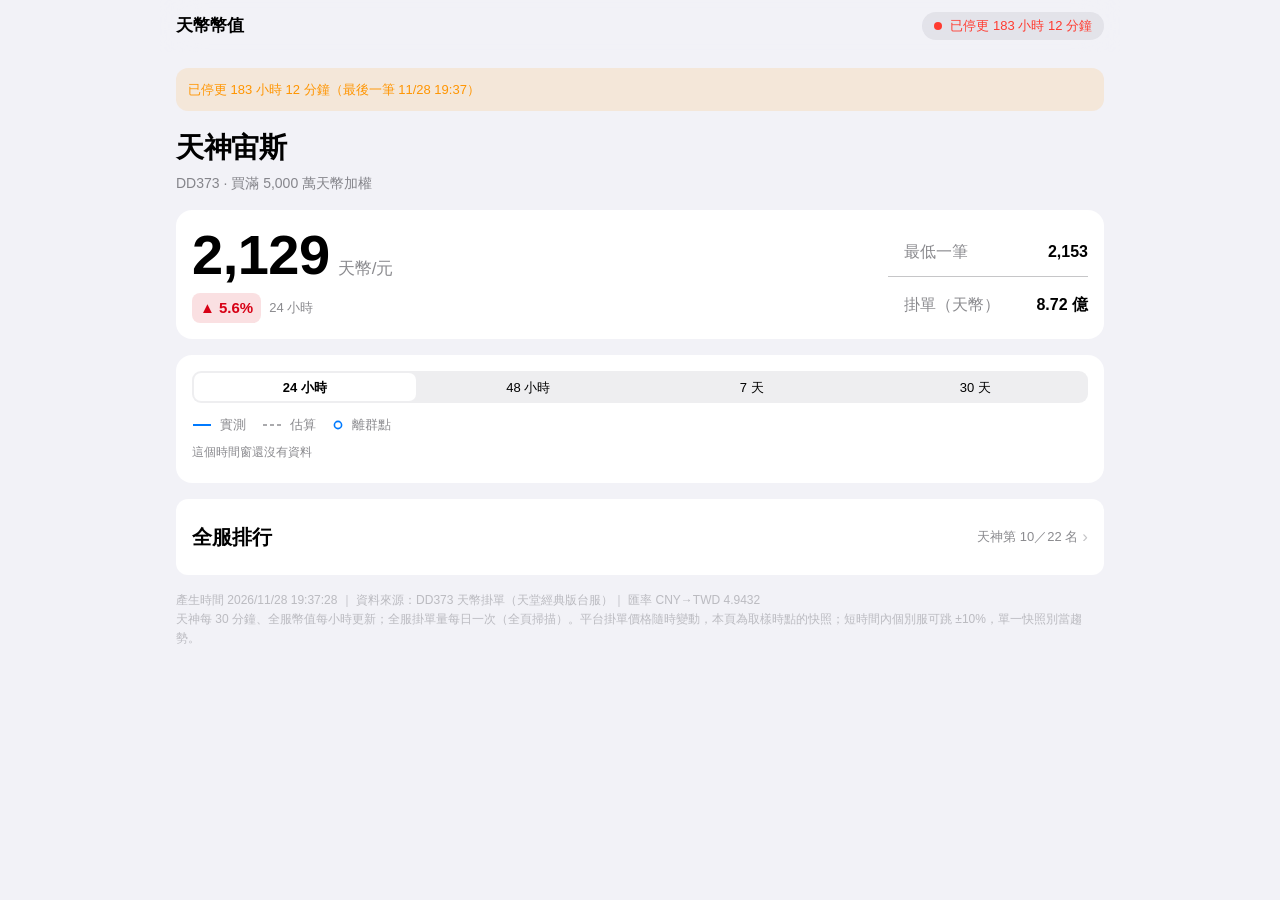
==== commit e804caa9: "update 2026-11-28 19:37 幣價" ====
--- a/docs/index.html
+++ b/docs/index.html
@@ -381,7 +381,7 @@
 
 <nav class="nav">
   <span class="nav-t">天幣幣值</span>
-  <span class="capsule" data-fresh><span class="d"></span><span data-ts="1795864937" data-rel="1">0 分鐘前</span></span>
+  <span class="capsule" data-fresh><span class="d"></span><span data-ts="1795865848" data-rel="1">0 分鐘前</span></span>
 </nav>
 
 <div class="notice bad" id="stale-banner" hidden></div>
@@ -392,12 +392,12 @@
 
 <section class="card lg hero">
   <div class="hero-main">
-    <div class="hero-n"><b>2,122</b><span>天幣/元</span></div>
-    <div class="hero-chg"><span class="chg-pill up">▲ 5.2%</span><span class="chg-when">24 小時</span></div>
+    <div class="hero-n"><b>2,129</b><span>天幣/元</span></div>
+    <div class="hero-chg"><span class="chg-pill up">▲ 5.6%</span><span class="chg-when">24 小時</span></div>
   </div>
   <div class="hero-list">
     <div class="hero-row"><span class="hl" data-tip="全部掛單裡最便宜的一筆，小額才買得到這個價">最低一筆</span><span class="hv">2,153</span></div>
-    <div class="hero-row"><span class="hl">掛單（天幣）</span><span class="hv">8.71 億</span></div>
+    <div class="hero-row"><span class="hl">掛單（天幣）</span><span class="hv">8.72 億</span></div>
   </div>
 </section>
 
@@ -426,16 +426,16 @@
 
 <section class="card">
   <details class="dsc">
-    <summary><span>全服排行</span><span class="dsub">天神第 12／22 名</span></summary>
-    <div class="dbody glist"><div class="rrow me"><div class="rline1"><span class="rk">12</span><span class="nm">天神宙斯</span><span class="vw">2,122</span><span class="dl up">▲ 5.2%</span></div><div class="rline2">最低一筆 2,153 ・ <span data-tip="全部掛單的庫存總和。天神即時（每 30 分鐘）、其他服每日一次全頁掃描">掛單 8.71 億天幣</span></div></div><div class="rrow"><div class="rline1"><span class="rk">1</span><span class="nm">月亮女神阿緹蜜斯</span><span class="vw">2,574</span><span class="dl down">▼ 1.1%</span></div><div class="rline2">最低一筆 2,611 ・ <span data-tip="全部掛單的庫存總和。天神即時（每 30 分鐘）、其他服每日一次全頁掃描">掛單 6.94 億天幣</span></div></div><div class="rrow"><div class="rline1"><span class="rk">2</span><span class="nm">公牛克里特</span><span class="vw">2,556</span><span class="dl down">▼ 0.4%</span></div><div class="rline2">最低一筆 2,561 ・ <span data-tip="全部掛單的庫存總和。天神即時（每 30 分鐘）、其他服每日一次全頁掃描">掛單 6.68 億天幣</span></div></div><div class="rrow"><div class="rline1"><span class="rk">3</span><span class="nm">獅子涅墨亞</span><span class="vw">2,519</span><span class="dl down">▼ 2.0%</span></div><div class="rline2">最低一筆 2,532 ・ <span data-tip="全部掛單的庫存總和。天神即時（每 30 分鐘）、其他服每日一次全頁掃描">掛單 8.31 億天幣</span></div></div><div class="rrow"><div class="rline1"><span class="rk">4</span><span class="nm">美神維納斯</span><span class="vw">2,367</span><span class="dl up">▲ 0.4%</span></div><div class="rline2">最低一筆 2,367 ・ <span data-tip="全部掛單的庫存總和。天神即時（每 30 分鐘）、其他服每日一次全頁掃描">掛單 6.03 億天幣</span></div></div><div class="rrow"><div class="rline1"><span class="rk">5</span><span class="nm">水蛇許德拉</span><span class="vw">2,345</span><span class="dl up">▲ 1.3%</span></div><div class="rline2">最低一筆 2,352 ・ <span data-tip="全部掛單的庫存總和。天神即時（每 30 分鐘）、其他服每日一次全頁掃描">掛單 7.28 億天幣</span></div></div><div class="rrow"><div class="rline1"><span class="rk">6</span><span class="nm">飛馬珀伽索斯</span><span class="vw">2,328</span><span class="dl up">▲ 6.2%</span></div><div class="rline2">最低一筆 2,366 ・ <span data-tip="全部掛單的庫存總和。天神即時（每 30 分鐘）、其他服每日一次全頁掃描">掛單 19.34 億天幣</span></div></div><div class="rrow"><div class="rline1"><span class="rk">7</span><span class="nm">蛇髮女墨杜沙</span><span class="vw">2,269</span><span class="dl down">▼ 0.9%</span></div><div class="rline2">最低一筆 2,289 ・ <span data-tip="全部掛單的庫存總和。天神即時（每 30 分鐘）、其他服每日一次全頁掃描">掛單 4.23 億天幣</span></div></div><div class="rrow"><div class="rline1"><span class="rk">8</span><span class="nm">勝利女神雅典娜</span><span class="vw">2,236</span><span class="dl down">▼ 8.3%</span></div><div class="rline2">最低一筆 2,248 ・ <span data-tip="全部掛單的庫存總和。天神即時（每 30 分鐘）、其他服每日一次全頁掃描">掛單 4.52 億天幣</span></div></div><div class="rrow"><div class="rline1"><span class="rk">9</span><span class="nm">海神波塞頓</span><span class="vw">2,199</span><span class="dl up">▲ 3.7%</span></div><div class="rline2">最低一筆 2,205 ・ <span data-tip="全部掛單的庫存總和。天神即時（每 30 分鐘）、其他服每日一次全頁掃描">掛單 7.33 億天幣</span></div></div><div class="rrow"><div class="rline1"><span class="rk">10</span><span class="nm">獨眼巨人庫克羅普斯</span><span class="vw">2,128</span><span class="dl up">▲ 0.6%</span></div><div class="rline2">最低一筆 2,131 ・ <span data-tip="全部掛單的庫存總和。天神即時（每 30 分鐘）、其他服每日一次全頁掃描">掛單 7.80 億天幣</span></div></div><div class="rrow"><div class="rline1"><span class="rk">11</span><span class="nm">愛神邱比特</span><span class="vw">2,124</span><span class="dl down">▼ 3.6%</span></div><div class="rline2">最低一筆 2,210 ・ <span data-tip="全部掛單的庫存總和。天神即時（每 30 分鐘）、其他服每日一次全頁掃描">掛單 6.93 億天幣</span></div></div><div class="rrow"><div class="rline1"><span class="rk">13</span><span class="nm">泰坦女神瑞亞</span><span class="vw">2,039</span><span class="dl up">▲ 1.3%</span></div><div class="rline2">最低一筆 2,044 ・ <span data-tip="全部掛單的庫存總和。天神即時（每 30 分鐘）、其他服每日一次全頁掃描">掛單 6.56 億天幣</span></div></div><div class="rrow"><div class="rline1"><span class="rk">14</span><span class="nm">收獲女神蒂蜜特</span><span class="vw">2,037</span><span class="dl up">▲ 1.1%</span></div><div class="rline2">最低一筆 2,045 ・ <span data-tip="全部掛單的庫存總和。天神即時（每 30 分鐘）、其他服每日一次全頁掃描">掛單 10.17 億天幣</span></div></div><div class="rrow"><div class="rline1"><span class="rk">15</span><span class="nm">火神赫發斯特斯</span><span class="vw">2,029</span><span class="dl up">▲ 0.7%</span></div><div class="rline2">最低一筆 2,033 ・ <span data-tip="全部掛單的庫存總和。天神即時（每 30 分鐘）、其他服每日一次全頁掃描">掛單 10.40 億天幣</span></div></div><div class="rrow"><div class="rline1"><span class="rk">16</span><span class="nm">冥王黑帝斯</span><span class="vw">2,026</span><span class="dl up">▲ 3.4%</span></div><div class="rline2">最低一筆 2,027 ・ <span data-tip="全部掛單的庫存總和。天神即時（每 30 分鐘）、其他服每日一次全頁掃描">掛單 7.46 億天幣</span></div></div><div class="rrow"><div class="rline1"><span class="rk">17</span><span class="nm">地獄犬刻耳柏洛斯</span><span class="vw">2,015</span><span class="dl down">▼ 9.8%</span></div><div class="rline2">最低一筆 2,131 ・ <span data-tip="全部掛單的庫存總和。天神即時（每 30 分鐘）、其他服每日一次全頁掃描">掛單 7.89 億天幣</span></div></div><div class="rrow"><div class="rline1"><span class="rk">18</span><span class="nm">半人馬涅索斯</span><span class="vw">1,996</span><span class="dl up">▲ 0.5%</span></div><div class="rline2">最低一筆 2,023 ・ <span data-tip="全部掛單的庫存總和。天神即時（每 30 分鐘）、其他服每日一次全頁掃描">掛單 4.80 億天幣</span></div></div><div class="rrow"><div class="rline1"><span class="rk">19</span><span class="nm">牛人彌諾陶洛斯</span><span class="vw">1,949</span><span class="dl down">▼ 5.7%</span></div><div class="rline2">最低一筆 2,038 ・ <span data-tip="全部掛單的庫存總和。天神即時（每 30 分鐘）、其他服每日一次全頁掃描">掛單 6.02 億天幣</span></div></div><div class="rrow"><div class="rline1"><span class="rk">20</span><span class="nm">戰神馬爾斯</span><span class="vw">1,851</span><span class="dl down">▼ 7.1%</span></div><div class="rline2">最低一筆 1,856 ・ <span data-tip="全部掛單的庫存總和。天神即時（每 30 分鐘）、其他服每日一次全頁掃描">掛單 5.35 億天幣</span></div></div><div class="rrow"><div class="rline1"><span class="rk">21</span><span class="nm">天后海拉</span><span class="vw">1,842</span><span class="dl up">▲ 1.5%</span></div><div class="rline2">最低一筆 1,845 ・ <span data-tip="全部掛單的庫存總和。天神即時（每 30 分鐘）、其他服每日一次全頁掃描">掛單 6.66 億天幣</span></div></div><div class="rrow"><div class="rline1"><span class="rk">22</span><span class="nm">太陽神阿波羅</span><span class="vw">1,758</span><span class="dl down">▼ 1.8%</span></div><div class="rline2">最低一筆 1,761 ・ <span data-tip="全部掛單的庫存總和。天神即時（每 30 分鐘）、其他服每日一次全頁掃描">掛單 16.71 億天幣</span></div></div></div>
+    <summary><span>全服排行</span><span class="dsub">天神第 10／22 名</span></summary>
+    <div class="dbody glist"><div class="rrow me"><div class="rline1"><span class="rk">10</span><span class="nm">天神宙斯</span><span class="vw">2,129</span><span class="dl up">▲ 5.6%</span></div><div class="rline2">最低一筆 2,153 ・ <span data-tip="全部掛單的庫存總和。天神即時（每 30 分鐘）、其他服每日一次全頁掃描">掛單 8.72 億天幣</span></div></div><div class="rrow"><div class="rline1"><span class="rk">1</span><span class="nm">月亮女神阿緹蜜斯</span><span class="vw">2,574</span><span class="dl down">▼ 1.1%</span></div><div class="rline2">最低一筆 2,611 ・ <span data-tip="全部掛單的庫存總和。天神即時（每 30 分鐘）、其他服每日一次全頁掃描">掛單 6.94 億天幣</span></div></div><div class="rrow"><div class="rline1"><span class="rk">2</span><span class="nm">公牛克里特</span><span class="vw">2,556</span><span class="dl down">▼ 0.7%</span></div><div class="rline2">最低一筆 2,561 ・ <span data-tip="全部掛單的庫存總和。天神即時（每 30 分鐘）、其他服每日一次全頁掃描">掛單 6.68 億天幣</span></div></div><div class="rrow"><div class="rline1"><span class="rk">3</span><span class="nm">獅子涅墨亞</span><span class="vw">2,519</span><span class="dl down">▼ 2.6%</span></div><div class="rline2">最低一筆 2,532 ・ <span data-tip="全部掛單的庫存總和。天神即時（每 30 分鐘）、其他服每日一次全頁掃描">掛單 8.31 億天幣</span></div></div><div class="rrow"><div class="rline1"><span class="rk">4</span><span class="nm">美神維納斯</span><span class="vw">2,367</span><span class="dl up">▲ 0.5%</span></div><div class="rline2">最低一筆 2,367 ・ <span data-tip="全部掛單的庫存總和。天神即時（每 30 分鐘）、其他服每日一次全頁掃描">掛單 6.03 億天幣</span></div></div><div class="rrow"><div class="rline1"><span class="rk">5</span><span class="nm">水蛇許德拉</span><span class="vw">2,345</span><span class="dl up">▲ 1.9%</span></div><div class="rline2">最低一筆 2,352 ・ <span data-tip="全部掛單的庫存總和。天神即時（每 30 分鐘）、其他服每日一次全頁掃描">掛單 7.28 億天幣</span></div></div><div class="rrow"><div class="rline1"><span class="rk">6</span><span class="nm">飛馬珀伽索斯</span><span class="vw">2,328</span><span class="dl up">▲ 5.5%</span></div><div class="rline2">最低一筆 2,366 ・ <span data-tip="全部掛單的庫存總和。天神即時（每 30 分鐘）、其他服每日一次全頁掃描">掛單 19.34 億天幣</span></div></div><div class="rrow"><div class="rline1"><span class="rk">7</span><span class="nm">蛇髮女墨杜沙</span><span class="vw">2,269</span><span class="dl down">▼ 1.0%</span></div><div class="rline2">最低一筆 2,289 ・ <span data-tip="全部掛單的庫存總和。天神即時（每 30 分鐘）、其他服每日一次全頁掃描">掛單 4.23 億天幣</span></div></div><div class="rrow"><div class="rline1"><span class="rk">8</span><span class="nm">勝利女神雅典娜</span><span class="vw">2,236</span><span class="dl down">▼ 9.2%</span></div><div class="rline2">最低一筆 2,248 ・ <span data-tip="全部掛單的庫存總和。天神即時（每 30 分鐘）、其他服每日一次全頁掃描">掛單 4.52 億天幣</span></div></div><div class="rrow"><div class="rline1"><span class="rk">9</span><span class="nm">海神波塞頓</span><span class="vw">2,199</span><span class="dl up">▲ 2.7%</span></div><div class="rline2">最低一筆 2,205 ・ <span data-tip="全部掛單的庫存總和。天神即時（每 30 分鐘）、其他服每日一次全頁掃描">掛單 7.33 億天幣</span></div></div><div class="rrow"><div class="rline1"><span class="rk">11</span><span class="nm">獨眼巨人庫克羅普斯</span><span class="vw">2,128</span><span class="dl up">▲ 0.5%</span></div><div class="rline2">最低一筆 2,131 ・ <span data-tip="全部掛單的庫存總和。天神即時（每 30 分鐘）、其他服每日一次全頁掃描">掛單 7.80 億天幣</span></div></div><div class="rrow"><div class="rline1"><span class="rk">12</span><span class="nm">愛神邱比特</span><span class="vw">2,124</span><span class="dl down">▼ 3.5%</span></div><div class="rline2">最低一筆 2,210 ・ <span data-tip="全部掛單的庫存總和。天神即時（每 30 分鐘）、其他服每日一次全頁掃描">掛單 6.93 億天幣</span></div></div><div class="rrow"><div class="rline1"><span class="rk">13</span><span class="nm">泰坦女神瑞亞</span><span class="vw">2,039</span><span class="dl up">▲ 1.3%</span></div><div class="rline2">最低一筆 2,044 ・ <span data-tip="全部掛單的庫存總和。天神即時（每 30 分鐘）、其他服每日一次全頁掃描">掛單 6.56 億天幣</span></div></div><div class="rrow"><div class="rline1"><span class="rk">14</span><span class="nm">收獲女神蒂蜜特</span><span class="vw">2,037</span><span class="dl up">▲ 1.0%</span></div><div class="rline2">最低一筆 2,045 ・ <span data-tip="全部掛單的庫存總和。天神即時（每 30 分鐘）、其他服每日一次全頁掃描">掛單 10.17 億天幣</span></div></div><div class="rrow"><div class="rline1"><span class="rk">15</span><span class="nm">火神赫發斯特斯</span><span class="vw">2,029</span><span class="dl up">▲ 0.6%</span></div><div class="rline2">最低一筆 2,033 ・ <span data-tip="全部掛單的庫存總和。天神即時（每 30 分鐘）、其他服每日一次全頁掃描">掛單 10.40 億天幣</span></div></div><div class="rrow"><div class="rline1"><span class="rk">16</span><span class="nm">冥王黑帝斯</span><span class="vw">2,026</span><span class="dl up">▲ 3.4%</span></div><div class="rline2">最低一筆 2,027 ・ <span data-tip="全部掛單的庫存總和。天神即時（每 30 分鐘）、其他服每日一次全頁掃描">掛單 7.46 億天幣</span></div></div><div class="rrow"><div class="rline1"><span class="rk">17</span><span class="nm">地獄犬刻耳柏洛斯</span><span class="vw">2,015</span><span class="dl down">▼ 9.6%</span></div><div class="rline2">最低一筆 2,131 ・ <span data-tip="全部掛單的庫存總和。天神即時（每 30 分鐘）、其他服每日一次全頁掃描">掛單 7.89 億天幣</span></div></div><div class="rrow"><div class="rline1"><span class="rk">18</span><span class="nm">半人馬涅索斯</span><span class="vw">1,996</span><span class="dl up">▲ 0.5%</span></div><div class="rline2">最低一筆 2,023 ・ <span data-tip="全部掛單的庫存總和。天神即時（每 30 分鐘）、其他服每日一次全頁掃描">掛單 4.80 億天幣</span></div></div><div class="rrow"><div class="rline1"><span class="rk">19</span><span class="nm">牛人彌諾陶洛斯</span><span class="vw">1,949</span><span class="dl down">▼ 4.5%</span></div><div class="rline2">最低一筆 2,038 ・ <span data-tip="全部掛單的庫存總和。天神即時（每 30 分鐘）、其他服每日一次全頁掃描">掛單 6.02 億天幣</span></div></div><div class="rrow"><div class="rline1"><span class="rk">20</span><span class="nm">戰神馬爾斯</span><span class="vw">1,851</span><span class="dl down">▼ 7.2%</span></div><div class="rline2">最低一筆 1,856 ・ <span data-tip="全部掛單的庫存總和。天神即時（每 30 分鐘）、其他服每日一次全頁掃描">掛單 5.35 億天幣</span></div></div><div class="rrow"><div class="rline1"><span class="rk">21</span><span class="nm">天后海拉</span><span class="vw">1,842</span><span class="dl up">▲ 1.5%</span></div><div class="rline2">最低一筆 1,845 ・ <span data-tip="全部掛單的庫存總和。天神即時（每 30 分鐘）、其他服每日一次全頁掃描">掛單 6.66 億天幣</span></div></div><div class="rrow"><div class="rline1"><span class="rk">22</span><span class="nm">太陽神阿波羅</span><span class="vw">1,758</span><span class="dl down">▼ 2.1%</span></div><div class="rline2">最低一筆 1,761 ・ <span data-tip="全部掛單的庫存總和。天神即時（每 30 分鐘）、其他服每日一次全頁掃描">掛單 16.71 億天幣</span></div></div></div>
   </details>
 </section>
 <footer>
-  產生時間 2026/11/28 19:22:17 ｜ 資料來源：DD373 天幣掛單（天堂經典版台服）｜ 匯率 CNY→TWD 4.9432<br>
+  產生時間 2026/11/28 19:37:28 ｜ 資料來源：DD373 天幣掛單（天堂經典版台服）｜ 匯率 CNY→TWD 4.9432<br>
   天神每 30 分鐘、全服幣值每小時更新；全服掛單量每日一次（全頁掃描）。平台掛單價格隨時變動，本頁為取樣時點的快照；短時間內個別服可跳 ±10%，單一快照別當趨勢。
 </footer>
-<script type="application/json" id="chart-data">{"now":1795864937,"r":0.99973,"real":[[1793190240,1556.2,1556.2,0,null],[1793193960,1565.7,1565.7,0,null],[1793197320,1577.3,1577.3,0,null],[1793200920,1584.8,1584.8,0,null],[1793204640,1567.6,1567.6,0,null],[1793208240,1567.6,1567.6,0,null],[1793211780,1558.5,1558.5,0,null],[1793215560,1560.8,1560.8,0,null],[1793219040,1560.8,1560.8,0,null],[1793222460,1560.8,1560.8,0,null],[1793226300,1577.9,1577.9,0,null],[1793229960,1577.9,1577.9,0,null],[1793233320,1577.9,1577.9,0,null],[1793237100,1593.1,1593.1,0,null],[1793240460,1583.8,1583.8,0,null],[1793244060,1587.6,1587.6,0,null],[1793247780,1589.9,1589.9,0,null],[1793251320,1589.0,1589.0,0,null],[1793255100,1584.0,1584.0,0,null],[1793258520,1587.7,1587.7,0,null],[1793262060,1592.8,1592.8,0,null],[1793265900,1596.3,1596.3,0,null],[1793269440,1596.3,1596.3,0,null],[1793273160,1595.6,1595.6,0,null],[1793276700,1596.2,1596.2,0,null],[1793280360,1589.1,1589.1,0,null],[1793283720,1572.3,1572.3,0,null],[1793287380,1565.8,1565.8,0,null],[1793291040,1566.7,1566.7,0,null],[1793294520,1562.5,1562.5,0,null],[1793298300,1549.8,1549.8,0,null],[1793302020,1550.0,1550.0,0,null],[1793305500,1550.0,1550.0,0,null],[1793309100,1550.0,1550.0,0,null],[1793312640,1543.3,1543.3,0,null],[1793316120,1543.3,1543.3,0,null],[1793319780,1543.3,1543.3,0,null],[1793323320,1551.7,1551.7,0,null],[1793327160,1554.5,1554.5,0,null],[1793330640,1553.4,1553.4,0,null],[1793334060,1554.1,1554.1,0,null],[1793337840,1571.0,1571.0,0,null],[1793341260,1574.6,1574.6,0,null],[1793345100,1552.5,1552.5,0,null],[1793348640,1549.9,1549.9,0,null],[1793352360,1567.2,1567.2,0,null],[1793355900,1552.7,1552.7,0,null],[1793359380,1547.2,1547.2,0,null],[1793363220,1546.6,1546.6,0,null],[1793366700,1546.6,1546.6,0,null],[1793370180,1546.6,1546.6,0,null],[1793373900,1546.7,1546.7,0,null],[1793377500,1547.9,1547.9,0,null],[1793381100,1546.6,1546.6,0,null],[1793384700,1546.7,1546.7,0,null],[1793388060,1546.7,1546.7,0,null],[1793391900,1546.7,1546.7,0,null],[1793395560,1546.7,1546.7,0,null],[1793398980,1546.7,1546.7,0,null],[1793402520,1548.3,1548.3,0,null],[1793406300,1549.0,1549.0,0,null],[1793409900,1538.0,1538.0,0,null],[1793413560,1538.1,1538.1,0,null],[1793417160,1538.0,1538.0,0,null],[1793420640,1537.8,1537.8,0,null],[1793424060,1542.2,1542.2,0,null],[1793427960,1544.7,1544.7,0,null],[1793431500,1514.8,1514.8,0,null],[1793434980,1514.8,1514.8,0,null],[1793438460,1510.8,1510.8,0,null],[1793442240,1506.3,1506.3,0,null],[1793445720,1503.1,1503.1,0,null],[1793449320,1507.9,1507.9,0,null],[1793453160,1516.4,1516.4,0,null],[1793456700,1523.1,1523.1,0,null],[1793460360,1523.1,1523.1,0,null],[1793463660,1497.2,1497.2,0,null],[1793467440,1498.5,1498.5,0,null],[1793470980,1498.5,1498.5,0,null],[1793474580,1499.2,1499.2,0,null],[1793478420,1499.2,1499.2,0,null],[1793481900,1497.3,1497.3,0,null],[1793485380,1497.3,1497.3,0,null],[1793489100,1497.3,1497.3,0,null],[1793492640,1497.3,1497.3,0,null],[1793496060,1497.7,1497.7,0,null],[1793499900,1515.3,1515.3,0,null],[1793503260,1516.7,1516.7,0,null],[1793506920,1519.0,1519.0,0,null],[1793510460,1521.7,1521.7,0,null],[1793514060,1530.8,1530.8,0,null],[1793517720,1541.8,1541.8,0,null],[1793521380,1546.6,1546.6,0,null],[1793524920,1554.8,1554.8,0,null],[1793528580,1564.3,1564.3,0,null],[1793532300,1561.4,1561.4,0,null],[1793535780,1561.4,1561.4,0,null],[1793539560,1571.2,1571.2,0,null],[1793542980,1563.7,1563.7,0,null],[1793546580,1565.0,1565.0,0,null],[1793550300,1550.2,1550.2,0,null],[1793553720,1542.3,1542.3,0,null],[1793557500,1539.4,1539.4,0,null],[1793561100,1541.1,1541.1,0,null],[1793564580,1541.1,1541.1,0,null],[1793568300,1541.1,1541.1,0,null],[1793571840,1541.1,1541.1,0,null],[1793575500,1545.2,1545.2,0,null],[1793578920,1543.7,1543.7,0,null],[1793582520,1551.4,1551.4,0,null],[1793586120,1556.5,1556.5,0,null],[1793590020,1544.4,1544.4,0,null],[1793593260,1546.7,1546.7,0,null],[1793597160,1519.7,1519.7,0,null],[1793600700,1534.9,1534.9,0,null],[1793604300,1539.6,1539.6,0,null],[1793607840,1551.9,1551.9,0,null],[1793611560,1547.3,1547.3,0,null],[1793615100,1536.8,1536.8,0,null],[1793618640,1535.0,1535.0,0,null],[1793622120,1555.2,1555.2,0,null],[1793625960,1558.3,1558.3,0,null],[1793629260,1550.9,1550.9,0,null],[1793633040,1550.4,1550.4,0,null],[1793636700,1534.7,1534.7,0,null],[1793640360,1535.6,1535.6,0,null],[1793643720,1526.4,1526.4,0,null],[1793647440,1522.7,1522.7,0,null],[1793651040,1522.7,1522.7,0,null],[1793654700,1522.7,1522.7,0,null],[1793658120,1519.5,1519.5,0,null],[1793661840,1525.2,1525.2,0,null],[1793665320,1523.5,1523.5,0,null],[1793669160,1535.6,1535.6,0,null],[1793672520,1535.4,1535.4,0,null],[1793676240,1537.1,1537.1,0,null],[1793679720,1539.3,1539.3,0,null],[1793683440,1540.5,1540.5,0,null],[1793687160,1541.5,1541.5,0,null],[1793690760,1537.4,1537.4,0,null],[1793694120,1541.1,1541.1,0,null],[1793697840,1540.4,1540.4,0,null],[1793701260,1540.4,1540.4,0,null],[1793705160,1526.9,1526.9,0,null],[1793708580,1520.8,1520.8,0,null],[1793712300,1535.1,1535.1,0,null],[1793715720,1497.9,1497.9,0,null],[1793719560,1497.4,1497.4,0,null],[1793723040,1499.8,1499.8,0,null],[1793726460,1500.4,1500.4,0,null],[1793730180,1499.8,1499.8,0,null],[1793733780,1493.9,1493.9,0,null],[1793737260,1493.0,1493.0,0,null],[1793741220,1493.0,1493.0,0,null],[1793744520,1493.0,1493.0,0,null],[1793748300,1493.0,1493.0,0,null],[1793751900,1493.0,1493.0,0,null],[1793755560,1506.1,1506.1,0,null],[1793758920,1511.9,1511.9,0,null],[1793762520,1520.0,1520.0,0,null],[1793766360,1514.3,1514.3,0,null],[1793769840,1528.4,1528.4,0,null],[1793773260,1533.6,1533.6,0,null],[1793777160,1541.7,1541.7,0,null],[1793780580,1542.8,1542.8,0,null],[1793784180,1548.4,1548.4,0,null],[1793788020,1564.3,1564.3,0,null],[1793791500,1563.7,1563.7,0,null],[1793795040,1577.0,1577.0,0,null],[1793798520,1591.7,1591.7,0,null],[1793802240,1579.6,1579.6,0,null],[1793805780,1582.8,1582.8,0,null],[1793809560,1578.7,1578.7,0,null],[1793813160,1569.1,1569.1,0,null],[1793816700,1569.1,1569.1,0,null],[1793820060,1569.4,1569.4,0,null],[1793823900,1569.4,1569.4,0,null],[1793827380,1569.4,1569.4,0,null],[1793830980,1569.4,1569.4,0,null],[1793834700,1570.7,1570.7,0,null],[1793838240,1570.7,1570.7,0,null],[1793841720,1563.8,1563.8,0,null],[1793845560,1565.7,1565.7,0,null],[1793848980,1570.2,1570.2,0,null],[1793852760,1572.8,1572.8,0,null],[1793856180,1578.1,1578.1,0,null],[1793859840,1583.1,1583.1,0,null],[1793863500,1590.0,1590.0,0,null],[1793867160,1592.1,1592.1,0,null],[1793870760,1597.9,1597.9,0,null],[1793874360,1599.3,1599.3,0,null],[1793877960,1610.8,1610.8,0,null],[1793881440,1612.9,1612.9,0,null],[1793885040,1615.7,1615.7,0,null],[1793888640,1616.6,1616.6,0,null],[1793892240,1618.7,1618.7,0,null],[1793895720,1628.3,1628.3,0,null],[1793899440,1628.9,1628.9,0,null],[1793902860,1628.9,1628.9,0,null],[1793906580,1628.5,1628.5,0,null],[1793910300,1628.6,1628.6,0,null],[1793913960,1629.2,1629.2,0,null],[1793917260,1629.2,1629.2,0,null],[1793921040,1631.6,1631.6,0,null],[1793924760,1632.1,1632.1,0,null],[1793928300,1628.3,1628.3,0,null],[1793931960,1636.6,1636.6,0,null],[1793935260,1641.3,1641.3,0,null],[1793939040,1643.8,1643.8,0,null],[1793942460,1650.5,1650.5,0,null],[1793946180,1671.4,1671.4,0,null],[1793949900,1663.0,1663.0,0,null],[1793953500,1686.7,1686.7,0,null],[1793956980,1689.2,1689.2,0,null],[1793960520,1649.3,1649.3,0,null],[1793964060,1645.7,1645.7,0,null],[1793967960,1655.2,1655.2,0,null],[1793971620,1662.3,1662.3,0,null],[1793974920,1631.8,1631.8,0,null],[1793978580,1630.9,1630.9,0,null],[1793982240,1626.3,1626.3,0,null],[1793985960,1624.5,1624.5,0,null],[1793989320,1624.5,1624.5,0,null],[1793993040,1613.9,1613.9,0,null],[1793996700,1613.2,1613.2,0,null],[1794000240,1613.2,1613.2,0,null],[1794004020,1613.2,1613.2,0,null],[1794007320,1613.2,1613.2,0,null],[1794010980,1613.2,1674.4,1,null],[1794014640,1613.2,1656.0,1,null],[1794018120,1609.8,1609.8,0,null],[1794021960,1607.2,1607.2,0,null],[1794025320,1612.1,1612.1,0,null],[1794029220,1612.8,1612.8,0,null],[1794032520,1612.8,1612.8,0,null],[1794036180,1599.2,1599.2,0,null],[1794039780,1599.1,1599.1,0,null],[1794043440,1612.6,1612.6,0,null],[1794046920,1603.2,1603.2,0,null],[1794050460,1601.1,1601.1,0,null],[1794054240,1606.4,1606.4,0,null],[1794057840,1613.1,1613.1,0,null],[1794061500,1587.1,1587.1,0,null],[1794065100,1572.2,1572.2,0,null],[1794068520,1580.4,1580.4,0,null],[1794072060,1555.3,1555.3,0,null],[1794075840,1552.1,1552.1,0,null],[1794079320,1554.0,1554.0,0,null],[1794083100,1554.0,1554.0,0,null],[1794086760,1544.5,1544.5,0,null],[1794090180,1544.5,1544.5,0,null],[1794093720,1545.0,1545.0,0,null],[1794097320,1556.7,1556.7,0,null],[1794100860,1555.8,1555.8,0,null],[1794104520,1561.0,1561.0,0,null],[1794108300,1562.5,1562.5,0,null],[1794109320,1561.0,1561.0,0,184420],[1794109920,1561.0,1561.0,0,184420],[1794110820,1562.5,1562.5,0,186520],[1794111720,1563.5,1563.5,0,187520],[1794111900,1563.5,1563.5,0,187520],[1794112620,1563.7,1563.7,0,187720],[1794113520,1566.3,1566.3,0,188273],[1794114420,1570.1,1570.1,0,190173],[1794115320,1575.6,1575.6,0,193044],[1794115440,1575.6,1575.6,0,193044],[1794116220,1576.4,1576.4,0,193792],[1794117120,1576.5,1576.5,0,235792],[1794118020,1576.6,1576.6,0,235912],[1794118920,1576.6,1576.6,0,235912],[1794119160,1576.4,1576.4,0,235512],[1794119820,1576.3,1576.3,0,235392],[1794120720,1578.4,1578.4,0,237749],[1794121620,1582.0,1582.0,0,236522],[1794122520,1596.5,1596.5,0,237580],[1794122580,1596.5,1596.5,0,237580],[1794123420,1607.2,1607.2,0,237580],[1794124320,1609.2,1609.2,0,237900],[1794125220,1609.2,1609.2,0,237900],[1794126060,1621.4,1621.4,0,232250],[1794126120,1621.4,1621.4,0,232250],[1794127020,1623.1,1623.1,0,231922],[1794127920,1623.1,1623.1,0,231922],[1794128820,1623.1,1623.1,0,231922],[1794129720,1624.2,1624.2,0,226002],[1794129960,1624.2,1624.2,0,226002],[1794130620,1623.2,1623.2,0,225602],[1794131520,1626.8,1626.8,0,227206],[1794132420,1626.8,1626.8,0,227206],[1794133320,1629.4,1629.4,0,227206],[1794133380,1629.4,1629.4,0,227206],[1794134220,1630.7,1630.7,0,228961],[1794135120,1634.1,1634.1,0,232226],[1794136020,1632.4,1632.4,0,230864],[1794136920,1630.7,1630.7,0,228846],[1794137100,1635.3,1635.3,0,230446],[1794137820,1639.2,1639.2,0,231196],[1794138720,1641.6,1641.6,0,231196],[1794139620,1644.8,1644.8,0,231545],[1794140520,1641.3,1641.3,0,230695],[1794140640,1641.3,1641.3,0,230695],[1794141420,1636.1,1636.1,0,228985],[1794142320,1636.3,1636.3,0,229761],[1794143220,1635.8,1635.8,0,229238],[1794144120,1640.6,1640.6,0,230878],[1794144240,1640.6,1640.6,0,230878],[1794145020,1641.4,1641.4,0,235229],[1794145920,1639.0,1639.0,0,235494],[1794146820,1639.0,1639.0,0,237742],[1794147720,1633.9,1633.9,0,232991],[1794148620,1633.9,1633.9,0,232991],[1794149520,1633.9,1633.9,0,232991],[1794150420,1634.3,1634.3,0,232382],[1794151320,1634.3,1634.3,0,232682],[1794151560,1634.3,1634.3,0,232682],[1794152220,1641.8,1641.8,0,233434],[1794153120,1638.3,1638.3,0,231746],[1794154020,1656.0,1656.0,0,231946],[1794154920,1643.4,1643.4,0,228566],[1794155100,1643.4,1643.4,0,228566],[1794155820,1644.2,1644.2,0,227106],[1794156720,1644.2,1644.2,0,227116],[1794157620,1644.3,1644.3,0,184116],[1794158520,1643.6,1643.6,0,225901],[1794158760,1643.6,1643.6,0,225901],[1794159420,1643.6,1643.6,0,225901],[1794160320,1639.5,1639.5,0,224511],[1794161220,1639.5,1639.5,0,224511],[1794162120,1642.9,1642.9,0,226011],[1794162360,1640.4,1640.4,0,225101],[1794163020,1638.3,1638.3,0,224572],[1794163920,1638.3,1638.3,0,224572],[1794164820,1638.3,1638.3,0,224572],[1794165720,1638.3,1638.3,0,224572],[1794165780,1638.3,1638.3,0,224572],[1794166620,1638.3,1638.3,0,224572],[1794167520,1638.3,1638.3,0,224572],[1794168420,1633.9,1633.9,0,223072],[1794169320,1633.9,1633.9,0,223072],[1794169380,1633.9,1633.9,0,223072],[1794170220,1633.9,1633.9,0,223072],[1794171120,1633.9,1633.9,0,223072],[1794172020,1633.9,1633.9,0,223072],[1794172920,1633.9,1633.9,0,223072],[1794172980,1633.9,1633.9,0,223072],[1794173820,1633.9,1633.9,0,223072],[1794174720,1633.9,1633.9,0,223072],[1794175620,1633.9,1633.9,0,223072],[1794176520,1633.9,1633.9,0,223072],[1794176700,1633.9,1633.9,0,223072],[1794177420,1633.9,1633.9,0,223072],[1794178320,1633.9,1633.9,0,223072],[1794179220,1633.9,1633.9,0,223072],[1794180120,1635.1,1635.1,0,223072],[1794180240,1635.1,1635.1,0,223072],[1794181020,1635.1,1635.1,0,223072],[1794181920,1635.1,1635.1,0,223072],[1794182820,1635.1,1635.1,0,223072],[1794183660,1635.1,1635.1,0,223072],[1794183720,1635.1,1635.1,0,223072],[1794184620,1635.1,1635.1,0,223072],[1794185520,1640.0,1640.0,0,224462],[1794186420,1640.0,1640.0,0,226262],[1794187260,1643.3,1643.3,0,226702],[1794187320,1643.3,1643.3,0,228702],[1794188220,1643.3,1643.3,0,228702],[1794189120,1643.3,1643.3,0,228702],[1794190020,1644.7,1644.7,0,228782],[1794190920,1647.8,1647.8,0,229182],[1794191040,1647.8,1647.8,0,229182],[1794191820,1647.8,1647.8,0,229182],[1794192720,1647.8,1647.8,0,229182],[1794193620,1647.8,1647.8,0,229182],[1794194520,1647.8,1647.8,0,229182],[1794194820,1647.8,1647.8,0,229182],[1794195420,1650.5,1650.5,0,229662],[1794196320,1653.5,1653.5,0,230042],[1794197220,1653.5,1653.5,0,230042],[1794198120,1653.5,1653.5,0,230042],[1794198240,1653.5,1653.5,0,230042],[1794199020,1650.5,1650.5,0,224162],[1794199920,1642.7,1642.7,0,233162],[1794200820,1644.6,1644.6,0,233921],[1794201720,1645.0,1645.0,0,235040],[1794201840,1645.0,1645.0,0,235040],[1794202620,1649.9,1649.9,0,235521],[1794203520,1651.1,1651.1,0,235780],[1794204420,1651.3,1651.3,0,235210],[1794205320,1648.7,1648.7,0,234169],[1794205560,1648.7,1648.7,0,234169],[1794206220,1654.5,1654.5,0,235269],[1794207120,1655.1,1655.1,0,235309],[1794208020,1662.5,1662.5,0,236583],[1794208920,1663.2,1663.2,0,236812],[1794208980,1663.2,1663.2,0,236812],[1794209820,1664.8,1664.8,0,237112],[1794210720,1660.4,1660.4,0,235962],[1794211620,1664.0,1664.0,0,236097],[1794212520,1664.0,1664.0,0,236097],[1794212640,1664.0,1664.0,0,236117],[1794213420,1652.8,1652.8,0,232944],[1794214320,1652.8,1652.8,0,232944],[1794215220,1652.8,1652.8,0,232944],[1794216120,1652.8,1652.8,0,232944],[1794217020,1653.3,1653.3,0,235944],[1794217920,1656.2,1656.2,0,239324],[1794218820,1657.0,1657.0,0,239785],[1794219720,1657.0,1657.0,0,239785],[1794219960,1657.0,1657.0,0,239785],[1794220620,1657.3,1657.3,0,239785],[1794221520,1650.8,1650.8,0,238931],[1794222420,1654.5,1654.5,0,239641],[1794223320,1657.3,1657.3,0,240071],[1794224220,1658.5,1658.5,0,241571],[1794225120,1660.8,1660.8,0,242571],[1794226020,1661.7,1661.7,0,242611],[1794226920,1666.2,1666.2,0,241502],[1794226980,1666.2,1666.2,0,241502],[1794227820,1666.3,1666.3,0,241756],[1794228720,1666.7,1666.7,0,240497],[1794229620,1666.7,1666.7,0,240317],[1794230520,1641.8,1641.8,0,235813],[1794231420,1643.2,1643.2,0,236108],[1794232320,1643.2,1643.2,0,236248],[1794233220,1623.4,1623.4,0,230963],[1794234120,1623.4,1623.4,0,230963],[1794234180,1623.4,1623.4,0,230963],[1794235020,1623.4,1623.4,0,230963],[1794235920,1623.4,1623.4,0,224963],[1794236820,1623.4,1623.4,0,224963],[1794237720,1623.4,1623.4,0,224963],[1794237900,1623.4,1623.4,0,224963],[1794238620,1627.9,1627.9,0,225495],[1794239520,1629.4,1629.4,0,225670],[1794240420,1629.4,1629.4,0,225670],[1794241320,1628.0,1628.0,0,161506],[1794241380,1628.0,1628.0,0,161506],[1794242220,1628.0,1628.0,0,161506],[1794243120,1622.4,1622.4,0,160795],[1794244020,1621.2,1621.2,0,160814],[1794244920,1611.2,1611.2,0,159525],[1794245040,1611.2,1611.2,0,159525],[1794245820,1611.2,1611.2,0,159525],[1794246720,1621.3,1621.3,0,178825],[1794247620,1621.3,1621.3,0,168025],[1794248520,1618.4,1618.4,0,167482],[1794248760,1616.2,1616.2,0,167082],[1794249420,1618.4,1618.4,0,167482],[1794250320,1618.4,1618.4,0,168982],[1794251220,1618.1,1618.1,0,168917],[1794252060,1618.1,1618.1,0,168917],[1794252120,1618.1,1618.1,0,168917],[1794253020,1618.0,1618.0,0,167417],[1794253920,1618.0,1618.0,0,167897],[1794254820,1618.0,1618.0,0,167897],[1794255720,1618.0,1618.0,0,167897],[1794255960,1618.0,1618.0,0,167897],[1794256620,1618.0,1618.0,0,167897],[1794257520,1618.0,1618.0,0,167897],[1794258420,1618.0,1618.0,0,167897],[1794259320,1618.0,1618.0,0,167897],[1794259440,1618.0,1618.0,0,167897],[1794260220,1618.0,1618.0,0,167897],[1794261120,1618.0,1618.0,0,167897],[1794262020,1618.0,1618.0,0,167897],[1794262920,1618.0,1618.0,0,167897],[1794263820,1618.0,1618.0,0,167897],[1794264720,1618.0,1618.0,0,167897],[1794265620,1618.0,1618.0,0,167897],[1794266460,1619.4,1619.4,0,168147],[1794266520,1619.4,1619.4,0,168147],[1794267420,1619.4,1619.4,0,168147],[1794268320,1619.4,1619.4,0,168147],[1794269220,1619.4,1619.4,0,168147],[1794270060,1619.4,1619.4,0,168147],[1794270120,1619.4,1619.4,0,168147],[1794271020,1625.8,1625.8,0,168719],[1794271920,1616.9,1616.9,0,149419],[1794272820,1631.3,1631.3,0,151419],[1794273720,1623.1,1623.1,0,152287],[1794273780,1623.1,1623.1,0,152287],[1794274620,1623.1,1623.1,0,152287],[1794275520,1623.1,1623.1,0,152287],[1794276420,1621.6,1621.6,0,152187],[1794277320,1622.9,1622.9,0,152687],[1794277500,1622.9,1622.9,0,152687],[1794278220,1624.5,1624.5,0,153187],[1794279120,1632.0,1632.0,0,156187],[1794280020,1632.0,1632.0,0,156187],[1794280920,1632.3,1632.3,0,218657],[1794280980,1632.3,1632.3,0,218657],[1794281820,1632.3,1632.3,0,218657],[1794282720,1642.7,1642.7,0,220157],[1794283620,1642.7,1642.7,0,222954],[1794284520,1633.6,1633.6,0,218519],[1794284820,1633.6,1633.6,0,218222],[1794285420,1627.6,1627.6,0,213787],[1794286320,1627.6,1627.6,0,213787],[1794287220,1627.6,1627.6,0,171787],[1794288120,1626.9,1626.9,0,172187],[1794288240,1626.9,1626.9,0,172187],[1794289020,1621.2,1621.2,0,170187],[1794289920,1630.3,1630.3,0,173696],[1794290820,1630.4,1630.4,0,173978],[1794291720,1630.8,1630.8,0,175518],[1794291900,1630.8,1630.8,0,175518],[1794292620,1630.9,1630.9,0,176518],[1794293520,1630.9,1630.9,0,176518],[1794294420,1631.7,1631.7,0,177076],[1794295320,1619.3,1619.3,0,169887],[1794295620,1617.2,1617.2,0,169407],[1794296220,1636.4,1636.4,0,175599],[1794297120,1629.6,1629.6,0,178469],[1794298020,1615.6,1615.6,0,175277],[1794298920,1611.7,1611.7,0,176627],[1794299100,1611.7,1611.7,0,177127],[1794299820,1612.8,1612.8,0,177727],[1794300720,1612.8,1612.8,0,177727],[1794301620,1623.3,1623.3,0,188024],[1794302520,1623.3,1623.3,0,188165],[1794302820,1623.3,1623.3,0,188165],[1794303420,1623.4,1623.4,0,204868],[1794304320,1623.4,1623.4,0,205168],[1794305220,1618.9,1618.9,0,196468],[1794306120,1618.9,1618.9,0,196468],[1794306360,1618.9,1618.9,0,196468],[1794307020,1619.8,1619.8,0,197423],[1794307920,1620.6,1620.6,0,197864],[1794308820,1620.1,1620.1,0,197564],[1794309720,1620.1,1620.1,0,178164],[1794310620,1622.2,1622.2,0,179333],[1794311520,1622.7,1622.7,0,179036],[1794312420,1623.0,1623.0,0,179314],[1794313320,1625.5,1625.5,0,178576],[1794313500,1625.5,1625.5,0,178576],[1794314220,1625.8,1625.8,0,178963],[1794315120,1626.4,1626.4,0,179861],[1794316020,1626.5,1626.5,0,179861],[1794316920,1627.0,1627.0,0,179717],[1794317040,1627.0,1627.0,0,179717],[1794317820,1627.4,1627.4,0,179717],[1794318720,1628.0,1628.0,0,178877],[1794319620,1628.0,1628.0,0,174877],[1794320520,1628.0,1628.0,0,172052],[1794321420,1627.8,1627.8,0,171522],[1794322320,1628.2,1628.2,0,172080],[1794323220,1628.8,1628.8,0,162580],[1794324120,1630.1,1630.1,0,184505],[1794325020,1629.9,1629.9,0,184105],[1794325920,1629.9,1629.9,0,183645],[1794326820,1629.9,1629.9,0,183345],[1794327720,1628.8,1628.8,0,180607],[1794327840,1626.6,1626.6,0,179007],[1794328620,1615.2,1615.2,0,174588],[1794329520,1610.1,1610.1,0,173659],[1794330420,1606.9,1606.9,0,172957],[1794331320,1606.9,1606.9,0,172957],[1794331620,1606.9,1606.9,0,172957],[1794332220,1606.9,1606.9,0,172957],[1794333120,1606.9,1606.9,0,172697],[1794334020,1606.9,1606.9,0,172697],[1794334920,1606.9,1606.9,0,172697],[1794335040,1606.9,1606.9,0,172697],[1794335820,1606.9,1606.9,0,172697],[1794336720,1606.9,1606.9,0,172697],[1794337620,1606.9,1606.9,0,172697],[1794338520,1600.3,1600.3,0,172697],[1794338700,1600.3,1600.3,0,172697],[1794339420,1600.3,1600.3,0,172697],[1794340320,1600.3,1600.3,0,172697],[1794341220,1599.9,1599.9,0,172097],[1794342120,1599.9,1599.9,0,172097],[1794342360,1599.9,1599.9,0,172097],[1794343020,1599.9,1599.9,0,172097],[1794343920,1599.9,1599.9,0,172097],[1794344820,1599.9,1599.9,0,172097],[1794345720,1599.9,1599.9,0,172097],[1794345900,1599.2,1599.2,0,171982],[1794346620,1599.2,1599.2,0,171982],[1794347520,1599.2,1599.2,0,171982],[1794348420,1599.2,1599.2,0,171982],[1794349320,1599.2,1599.2,0,171982],[1794349380,1599.2,1599.2,0,171982],[1794350220,1599.2,1599.2,0,171982],[1794351120,1599.2,1599.2,0,172382],[1794352020,1599.2,1599.2,0,172382],[1794352920,1599.2,1599.2,0,172382],[1794353160,1599.2,1599.2,0,172382],[1794353820,1599.2,1599.2,0,172382],[1794354720,1598.5,1598.5,0,172282],[1794355620,1598.5,1598.5,0,172282],[1794356520,1598.5,1598.5,0,172282],[1794356580,1598.5,1598.5,0,172282],[1794357420,1575.3,1575.3,0,175282],[1794358320,1585.7,1585.7,0,176982],[1794359220,1623.2,1623.2,0,183592],[1794360120,1629.8,1629.8,0,184596],[1794360360,1629.8,1629.8,0,184596],[1794361020,1629.8,1629.8,0,164819],[1794361920,1630.1,1630.1,0,173219],[1794362820,1632.2,1632.2,0,171825],[1794363720,1632.9,1632.9,0,172110],[1794363960,1632.9,1632.9,0,172110],[1794364620,1633.1,1633.1,0,172110],[1794365520,1633.1,1633.1,0,171210],[1794366420,1641.4,1641.4,0,172323],[1794367320,1643.1,1643.1,0,172323],[1794367380,1643.1,1643.1,0,172323],[1794368220,1643.2,1643.2,0,171864],[1794369120,1643.2,1643.2,0,233564],[1794370020,1643.2,1643.2,0,230564],[1794370920,1643.4,1643.4,0,210564],[1794371820,1643.4,1643.4,0,210564],[1794372720,1643.4,1643.4,0,231564],[1794373620,1643.5,1643.5,0,231564],[1794374520,1643.5,1643.5,0,235064],[1794374580,1643.5,1643.5,0,235064],[1794375420,1656.2,1656.2,0,242708],[1794376320,1656.8,1656.8,0,246797],[1794377220,1657.2,1657.2,0,247797],[1794378120,1657.4,1657.4,0,248102],[1794379020,1658.1,1658.1,0,248102],[1794379920,1664.8,1664.8,0,249073],[1794380820,1666.8,1666.8,0,250521],[1794381660,1666.8,1666.8,0,250821],[1794381720,1666.8,1666.8,0,250821],[1794382620,1677.8,1677.8,0,252240],[1794383520,1683.2,1683.2,0,252472],[1794384420,1683.2,1683.2,0,252472],[1794385320,1683.6,1683.6,0,252935],[1794385380,1683.6,1683.6,0,252935],[1794386220,1683.8,1683.8,0,252935],[1794387120,1687.0,1687.0,0,257774],[1794388020,1697.0,1697.0,0,261474],[1794388920,1701.7,1701.7,0,269448],[1794388980,1701.7,1701.7,0,269448],[1794389820,1707.7,1707.7,0,271159],[1794390720,1708.4,1708.4,0,271159],[1794391620,1711.2,1711.2,0,271274],[1794392460,1714.2,1714.2,0,270989],[1794392520,1714.2,1714.2,0,270989],[1794393420,1733.8,1733.8,0,270989],[1794394320,1739.9,1739.9,0,269989],[1794395220,1740.4,1740.4,0,267319],[1794396120,1735.7,1735.7,0,266219],[1794396240,1735.7,1735.7,0,266219],[1794397020,1736.8,1736.8,0,270239],[1794397920,1741.4,1741.4,0,269969],[1794398820,1736.4,1736.4,0,265639],[1794399720,1736.9,1736.9,0,265651],[1794399780,1736.9,1736.9,0,265651],[1794400620,1738.2,1738.2,0,265921],[1794401520,1740.8,1740.8,0,266051],[1794402420,1746.4,1746.4,0,266451],[1794403320,1750.7,1750.7,0,269511],[1794403440,1752.1,1752.1,0,267513],[1794404220,1748.7,1748.7,0,269330],[1794405120,1755.6,1755.6,0,270830],[1794406020,1758.2,1758.2,0,268132],[1794406920,1786.3,1786.3,0,265917],[1794407040,1786.3,1786.3,0,265917],[1794407820,1764.2,1764.2,0,264157],[1794408720,1745.2,1745.2,0,262835],[1794409620,1747.2,1747.2,0,262835],[1794410520,1743.3,1743.3,0,261936],[1794410640,1750.7,1750.7,0,262921],[1794411420,1755.1,1755.1,0,258302],[1794412320,1749.2,1749.2,0,236356],[1794413220,1728.9,1728.9,0,192806],[1794414120,1731.2,1731.2,0,190806],[1794414300,1731.2,1731.2,0,190806],[1794415020,1715.4,1715.4,0,188913],[1794415920,1704.1,1704.1,0,187378],[1794416820,1704.1,1704.1,0,187378],[1794417720,1704.1,1704.1,0,187958],[1794417900,1704.1,1704.1,0,187958],[1794418620,1704.1,1704.1,0,187958],[1794419520,1699.1,1699.1,0,186411],[1794420420,1699.1,1699.1,0,185411],[1794421320,1699.1,1699.1,0,185411],[1794422220,1699.1,1699.1,0,185411],[1794423120,1699.1,1699.1,0,184651],[1794424020,1699.1,1699.1,0,184651],[1794424920,1699.1,1699.1,0,184651],[1794425040,1699.1,1699.1,0,184651],[1794425820,1699.1,1699.1,0,184651],[1794426720,1699.1,1699.1,0,184651],[1794427620,1699.1,1699.1,0,184651],[1794428520,1699.1,1699.1,0,184651],[1794428700,1699.1,1699.1,0,184771],[1794429420,1699.1,1699.1,0,184771],[1794430320,1699.1,1699.1,0,184771],[1794431220,1699.1,1699.1,0,184771],[1794432120,1699.1,1699.1,0,184771],[1794432420,1699.1,1699.1,0,184771],[1794433020,1699.1,1699.1,0,184771],[1794433920,1699.1,1699.1,0,184771],[1794434820,1699.1,1699.1,0,185101],[1794435720,1699.1,1699.1,0,185101],[1794435840,1699.1,1699.1,0,185101],[1794436620,1699.1,1699.1,0,185101],[1794437520,1699.1,1699.1,0,185101],[1794438420,1699.1,1699.1,0,185101],[1794439320,1699.1,1699.1,0,185101],[1794440220,1702.3,1702.3,0,187801],[1794441120,1702.3,1702.3,0,193801],[1794442020,1706.5,1706.5,0,194401],[1794442860,1706.5,1706.5,0,194401],[1794442920,1706.5,1706.5,0,194401],[1794443820,1706.5,1706.5,0,195901],[1794444720,1706.5,1706.5,0,195901],[1794445620,1699.7,1699.7,0,197005],[1794446520,1699.8,1699.8,0,199104],[1794446580,1699.8,1699.8,0,199104],[1794447420,1700.3,1700.3,0,200804],[1794448320,1700.8,1700.8,0,199804],[1794449220,1702.9,1702.9,0,200264],[1794450120,1698.5,1698.5,0,199504],[1794450180,1698.5,1698.5,0,199504],[1794451020,1698.6,1698.6,0,200576],[1794451920,1698.6,1698.6,0,200876],[1794452820,1698.7,1698.7,0,202159],[1794453720,1699.5,1699.5,0,205135],[1794453840,1699.5,1699.5,0,205135],[1794454620,1701.4,1701.4,0,269406],[1794455520,1704.3,1704.3,0,264619],[1794456420,1704.4,1704.4,0,267819],[1794457320,1704.5,1704.5,0,269716],[1794457440,1704.5,1704.5,0,269716],[1794458220,1704.5,1704.5,0,269145],[1794459120,1718.1,1718.1,0,269602],[1794460020,1704.5,1704.5,0,265405],[1794460860,1705.9,1705.9,0,266242],[1794460920,1705.9,1705.9,0,265259],[1794461820,1706.0,1706.0,0,262174],[1794462720,1731.6,1731.6,0,263962],[1794463620,1748.4,1748.4,0,204045],[1794464520,1751.0,1751.0,0,207369],[1794464760,1751.5,1751.5,0,207530],[1794465420,1750.8,1750.8,0,249297],[1794466320,1753.0,1753.0,0,252122],[1794467220,1750.7,1750.7,0,267220],[1794468120,1750.0,1750.0,0,268714],[1794469020,1750.1,1750.1,0,267228],[1794469920,1750.3,1750.3,0,268928],[1794470820,1750.5,1750.5,0,268928],[1794471720,1750.6,1750.6,0,267812],[1794472620,1750.6,1750.6,0,269812],[1794473520,1750.3,1750.3,0,267734],[1794474420,1750.3,1750.3,0,267734],[1794475260,1750.3,1750.3,0,270434],[1794475320,1750.3,1750.3,0,270434],[1794476220,1750.3,1750.3,0,270389],[1794477120,1750.7,1750.7,0,267389],[1794478020,1751.4,1751.4,0,268465],[1794478920,1751.5,1751.5,0,271465],[1794479100,1751.5,1751.5,0,271465],[1794479820,1752.4,1752.4,0,271465],[1794480720,1754.9,1754.9,0,271032],[1794481620,1756.4,1756.4,0,272216],[1794482520,1759.9,1759.9,0,270973],[1794482700,1760.0,1760.0,0,270973],[1794483420,1760.7,1760.7,0,272308],[1794484320,1760.8,1760.8,0,272308],[1794485220,1761.2,1761.2,0,273382],[1794486120,1762.3,1762.3,0,273399],[1794486240,1762.7,1762.7,0,274599],[1794487020,1773.3,1773.3,0,274859],[1794487920,1763.4,1763.4,0,271693],[1794488820,1763.5,1763.5,0,266767],[1794489720,1763.3,1763.3,0,264249],[1794489840,1763.3,1763.3,0,264249],[1794490620,1769.5,1769.5,0,269429],[1794491520,1763.7,1763.7,0,267106],[1794492420,1771.1,1771.1,0,268891],[1794493320,1777.7,1777.7,0,270161],[1794493500,1779.0,1779.0,0,270187],[1794494220,1779.8,1779.8,0,268419],[1794495120,1779.7,1779.7,0,266383],[1794496020,1779.6,1779.6,0,267162],[1794496920,1779.3,1779.3,0,267466],[1794497820,1780.1,1780.1,0,267843],[1794498720,1779.7,1779.7,0,266860],[1794499620,1779.9,1779.9,0,266860],[1794500520,1779.8,1779.8,0,264260],[1794500580,1779.8,1779.8,0,264260],[1794501420,1780.3,1780.3,0,265016],[1794502320,1780.1,1780.1,0,264639],[1794503220,1772.3,1772.3,0,258858],[1794504120,1769.3,1769.3,0,257268],[1794505020,1773.4,1773.4,0,258781],[1794505920,1773.4,1773.4,0,259781],[1794506820,1777.9,1777.9,0,261481],[1794507720,1777.9,1777.9,0,261481],[1794507900,1777.9,1777.9,0,261481],[1794508620,1777.9,1777.9,0,261481],[1794509520,1773.4,1773.4,0,259923],[1794510420,1773.4,1773.4,0,259923],[1794511320,1773.4,1773.4,0,259923],[1794512220,1773.4,1773.4,0,259093],[1794513120,1774.0,1774.0,0,259293],[1794514020,1774.0,1774.0,0,260123],[1794514920,1774.0,1774.0,0,260123],[1794515100,1774.0,1774.0,0,260123],[1794515820,1774.0,1774.0,0,260123],[1794516720,1774.0,1774.0,0,260123],[1794517620,1774.0,1774.0,0,260123],[1794518520,1774.0,1774.0,0,260123],[1794518700,1774.0,1774.0,0,260123],[1794519420,1774.0,1774.0,0,260123],[1794520320,1774.0,1774.0,0,260123],[1794521220,1774.0,1774.0,0,260123],[1794522120,1774.0,1774.0,0,260123],[1794522240,1774.0,1774.0,0,260123],[1794523020,1774.0,1774.0,0,260123],[1794523920,1774.0,1774.0,0,260123],[1794524820,1778.6,1778.6,0,260423],[1794525720,1774.8,1774.8,0,257423],[1794525900,1774.8,1774.8,0,257423],[1794526620,1774.8,1774.8,0,257423],[1794527520,1774.8,1774.8,0,257423],[1794528420,1777.9,1777.9,0,258813],[1794529320,1778.2,1778.2,0,263813],[1794529440,1778.2,1778.2,0,263813],[1794530220,1778.2,1778.2,0,263813],[1794531120,1779.9,1779.9,0,264213],[1794532020,1778.9,1778.9,0,266013],[1794532920,1783.4,1783.4,0,269013],[1794533040,1783.4,1783.4,0,269013],[1794533820,1795.1,1795.1,0,269996],[1794534720,1796.8,1796.8,0,270579],[1794535620,1797.0,1797.0,0,271689],[1794536520,1796.5,1796.5,0,270613],[1794536760,1796.5,1796.5,0,270613],[1794537420,1796.5,1796.5,0,270613],[1794538320,1784.3,1784.3,0,270763],[1794539220,1786.7,1786.7,0,270710],[1794540120,1787.4,1787.4,0,271973],[1794541020,1789.3,1789.3,0,272683],[1794541920,1789.3,1789.3,0,272683],[1794542820,1789.1,1789.1,0,272520],[1794543720,1793.6,1793.6,0,272438],[1794543900,1793.6,1793.6,0,272438],[1794544620,1793.6,1793.6,0,272438],[1794545520,1794.0,1794.0,0,271726],[1794546420,1794.0,1794.0,0,271370],[1794547320,1794.3,1794.3,0,272882],[1794547560,1794.3,1794.3,0,272882],[1794548220,1795.8,1795.8,0,273316],[1794549120,1795.9,1795.9,0,273414],[1794550020,1795.5,1795.5,0,269470],[1794550920,1795.5,1795.5,0,269470],[1794551100,1795.5,1795.5,0,269470],[1794551820,1795.5,1795.5,0,269470],[1794552720,1795.6,1795.6,0,269568],[1794553620,1800.0,1800.0,0,269568],[1794554520,1801.1,1801.1,0,268819],[1794554580,1801.1,1801.1,0,268819],[1794555420,1802.2,1802.2,0,270109],[1794556320,1796.0,1796.0,0,262350],[1794557220,1793.6,1793.6,0,261218],[1794558120,1794.2,1794.2,0,262018],[1794558360,1794.2,1794.2,0,260018],[1794559020,1797.8,1797.8,0,258868],[1794559920,1797.4,1797.4,0,261163],[1794560820,1800.8,1800.8,0,265343],[1794561720,1801.1,1801.1,0,265595],[1794561960,1801.1,1801.1,0,265595],[1794562620,1802.0,1802.0,0,265595],[1794563520,1802.4,1802.4,0,266345],[1794564420,1802.4,1802.4,0,266345],[1794565320,1803.1,1803.1,0,266075],[1794565560,1803.1,1803.1,0,266075],[1794566220,1804.9,1804.9,0,269075],[1794567120,1804.9,1804.9,0,269326],[1794568020,1805.3,1805.3,0,269514],[1794568920,1805.3,1805.3,0,267475],[1794569160,1809.3,1809.3,0,268875],[1794569820,1805.3,1805.3,0,267773],[1794570720,1805.0,1805.0,0,267456],[1794571620,1805.2,1805.2,0,267280],[1794572520,1805.2,1805.2,0,266280],[1794572760,1805.2,1805.2,0,268280],[1794573420,1805.2,1805.2,0,267050],[1794574320,1805.2,1805.2,0,267050],[1794575220,1805.2,1805.2,0,267217],[1794576120,1806.9,1806.9,0,268012],[1794576240,1806.9,1806.9,0,268012],[1794577020,1807.0,1807.0,0,267476],[1794577920,1806.9,1806.9,0,266516],[1794578820,1807.2,1807.2,0,265416],[1794579720,1806.8,1806.8,0,265240],[1794579960,1806.8,1806.8,0,260240],[1794580620,1807.6,1807.6,0,261040],[1794581520,1808.5,1808.5,0,263850],[1794582420,1808.5,1808.5,0,261555],[1794583320,1807.9,1807.9,0,260859],[1794583380,1807.8,1807.8,0,260119],[1794584220,1810.1,1810.1,0,260526],[1794585120,1811.8,1811.8,0,260826],[1794586020,1818.8,1818.8,0,261776],[1794586920,1825.3,1825.3,0,259926],[1794587820,1825.3,1825.3,0,257526],[1794588720,1825.2,1825.2,0,256726],[1794589620,1819.5,1819.5,0,252665],[1794590520,1819.5,1819.5,0,252665],[1794590640,1819.5,1819.5,0,252665],[1794591420,1819.5,1819.5,0,252665],[1794592320,1813.8,1813.8,0,251765],[1794593220,1813.8,1813.8,0,251765],[1794594120,1813.8,1813.8,0,251765],[1794594360,1813.8,1813.8,0,251765],[1794595020,1812.3,1812.3,0,250929],[1794595920,1813.8,1813.8,0,251765],[1794596820,1813.8,1813.8,0,252865],[1794597720,1813.8,1813.8,0,252865],[1794597840,1815.1,1815.1,0,253082],[1794598620,1815.1,1815.1,0,253082],[1794599520,1812.3,1812.3,0,252632],[1794600420,1812.3,1812.3,0,252632],[1794601320,1812.3,1812.3,0,252632],[1794601560,1812.7,1812.7,0,252649],[1794602220,1812.7,1812.7,0,252649],[1794603120,1812.7,1812.7,0,252649],[1794604020,1812.7,1812.7,0,252649],[1794604920,1812.7,1812.7,0,252649],[1794605160,1812.7,1812.7,0,252649],[1794605820,1812.7,1812.7,0,252649],[1794606720,1812.7,1812.7,0,252649],[1794607620,1815.3,1815.3,0,252949],[1794608520,1815.3,1815.3,0,252949],[1794608640,1815.3,1815.3,0,252949],[1794609420,1815.3,1815.3,0,252949],[1794610320,1815.3,1815.3,0,252949],[1794611220,1815.3,1815.3,0,252949],[1794612120,1815.3,1815.3,0,252949],[1794613020,1815.3,1815.3,0,252949],[1794613920,1815.3,1815.3,0,253949],[1794614820,1815.3,1815.3,0,258249],[1794615720,1815.3,1815.3,0,258249],[1794615840,1815.3,1815.3,0,258249],[1794616620,1815.3,1815.3,0,248249],[1794617520,1815.3,1815.3,0,255249],[1794618420,1813.5,1813.5,0,257249],[1794619320,1815.9,1815.9,0,260624],[1794619380,1815.9,1815.9,0,260624],[1794620220,1815.9,1815.9,0,257624],[1794621120,1817.3,1817.3,0,257334],[1794622020,1822.1,1822.1,0,258071],[1794622920,1826.0,1826.0,0,258590],[1794623160,1826.0,1826.0,0,258590],[1794623820,1833.5,1833.5,0,259690],[1794624720,1831.6,1831.6,0,259390],[1794625620,1832.7,1832.7,0,264390],[1794626520,1836.8,1836.8,0,264390],[1794626640,1837.2,1837.2,0,264440],[1794627420,1813.2,1813.2,0,261660],[1794628320,1816.1,1816.1,0,262455],[1794629220,1816.1,1816.1,0,262455],[1794630120,1842.9,1842.9,0,273133],[1794630180,1842.9,1842.9,0,273133],[1794631020,1843.4,1843.4,0,275340],[1794631920,1843.4,1843.4,0,274940],[1794632820,1843.6,1843.6,0,273940],[1794633720,1843.6,1843.6,0,273940],[1794633780,1843.6,1843.6,0,273940],[1794634620,1843.6,1843.6,0,273940],[1794635520,1843.1,1843.1,0,272927],[1794636420,1843.1,1843.1,0,272927],[1794637320,1843.4,1843.4,0,273452],[1794638220,1843.0,1843.0,0,271482],[1794639120,1811.2,1811.2,0,268965],[1794640020,1811.5,1811.5,0,268715],[1794640920,1811.5,1811.5,0,268715],[1794641040,1811.5,1811.5,0,268715],[1794641820,1813.9,1813.9,0,270615],[1794642720,1814.4,1814.4,0,270815],[1794643620,1813.9,1813.9,0,260615],[1794644460,1813.9,1813.9,0,260615],[1794644520,1813.9,1813.9,0,260615],[1794645420,1813.9,1813.9,0,260615],[1794646320,1815.9,1815.9,0,262215],[1794647220,1815.1,1815.1,0,254285],[1794648060,1809.8,1809.8,0,251696],[1794648120,1809.8,1809.8,0,252696],[1794649020,1809.8,1809.8,0,252696],[1794649920,1809.8,1809.8,0,252696],[1794650820,1809.8,1809.8,0,258096],[1794651720,1809.8,1809.8,0,259096],[1794651840,1809.8,1809.8,0,259096],[1794652620,1820.2,1820.2,0,259496],[1794653520,1821.2,1821.2,0,259946],[1794654420,1822.8,1822.8,0,260446],[1794655320,1822.8,1822.8,0,255046],[1794655380,1822.8,1822.8,0,255046],[1794656220,1814.3,1814.3,0,255846],[1794657120,1806.1,1806.1,0,256859],[1794658020,1806.1,1806.1,0,247359],[1794658920,1804.6,1804.6,0,246523],[1794659100,1804.6,1804.6,0,246523],[1794659820,1806.3,1806.3,0,247104],[1794660720,1806.3,1806.3,0,247104],[1794661620,1806.3,1806.3,0,247104],[1794662520,1806.3,1806.3,0,247104],[1794663420,1806.3,1806.3,0,247104],[1794664320,1803.5,1803.5,0,246369],[1794665220,1803.5,1803.5,0,246369],[1794666060,1803.5,1803.5,0,241902],[1794666120,1803.5,1803.5,0,241902],[1794667020,1802.2,1802.2,0,241604],[1794667920,1802.2,1802.2,0,242004],[1794668880,1801.3,1801.3,0,240235],[1794669720,1805.1,1805.1,0,241536],[1794669900,1805.1,1805.1,0,241536],[1794670620,1805.1,1805.1,0,241536],[1794671520,1802.9,1802.9,0,240696],[1794672420,1797.7,1797.7,0,239959],[1794673320,1798.9,1798.9,0,238459],[1794673440,1798.9,1798.9,0,238459],[1794674220,1798.9,1798.9,0,238629],[1794675120,1798.9,1798.9,0,238629],[1794676020,1799.9,1799.9,0,239329],[1794676920,1799.9,1799.9,0,239329],[1794677820,1800.5,1800.5,0,239829],[1794678720,1801.2,1801.2,0,240829],[1794679620,1801.2,1801.2,0,241028],[1794680520,1800.3,1800.3,0,239828],[1794680640,1800.3,1800.3,0,239828],[1794681420,1800.2,1800.2,0,239728],[1794682320,1800.0,1800.0,0,239328],[1794683220,1800.0,1800.0,0,239328],[1794684120,1800.0,1800.0,0,239328],[1794684180,1800.0,1800.0,0,239328],[1794685020,1800.3,1800.3,0,239478],[1794685920,1800.3,1800.3,0,239478],[1794686820,1800.3,1800.3,0,239478],[1794687720,1800.3,1800.3,0,239478],[1794687900,1800.3,1800.3,0,239478],[1794688620,1800.3,1800.3,0,239478],[1794689520,1800.3,1800.3,0,239478],[1794690420,1800.3,1800.3,0,239478],[1794691320,1800.3,1800.3,0,239478],[1794691500,1800.3,1800.3,0,239478],[1794692220,1800.9,1800.9,0,240290],[1794693120,1800.9,1800.9,0,240290],[1794694020,1800.9,1800.9,0,240290],[1794694920,1800.9,1800.9,0,240290],[1794694980,1800.9,1800.9,0,240290],[1794695820,1803.6,1803.6,0,240610],[1794696720,1803.6,1803.6,0,240610],[1794697620,1803.6,1803.6,0,240610],[1794698520,1803.6,1803.6,0,240610],[1794698760,1803.6,1803.6,0,240610],[1794699420,1803.6,1803.6,0,240610],[1794700320,1803.6,1803.6,0,240610],[1794701220,1803.6,1803.6,0,240610],[1794702120,1807.8,1807.8,0,242235],[1794702180,1807.8,1807.8,0,242235],[1794703020,1807.8,1807.8,0,242235],[1794703920,1809.2,1809.2,0,246912],[1794704820,1809.2,1809.2,0,252512],[1794705720,1811.4,1811.4,0,252762],[1794705960,1811.4,1811.4,0,252762],[1794706620,1820.4,1820.4,0,253062],[1794707520,1824.5,1824.5,0,253507],[1794708420,1827.9,1827.9,0,253815],[1794709320,1835.1,1835.1,0,254364],[1794709560,1835.1,1835.1,0,254364],[1794710220,1836.5,1836.5,0,253364],[1794711120,1815.8,1815.8,0,251385],[1794712020,1837.8,1837.8,0,251585],[1794712920,1839.4,1839.4,0,251595],[1794713160,1839.4,1839.4,0,251595],[1794713820,1837.1,1837.1,0,251318],[1794714720,1837.3,1837.3,0,251333],[1794715620,1837.3,1837.3,0,251333],[1794716520,1837.3,1837.3,0,251333],[1794716640,1837.3,1837.3,0,251333],[1794717420,1842.2,1842.2,0,251610],[1794718320,1842.2,1842.2,0,251610],[1794719220,1853.1,1853.1,0,252328],[1794720120,1864.6,1864.6,0,252948],[1794720240,1864.6,1864.6,0,252948],[1794721020,1872.6,1872.6,0,254653],[1794721920,1817.4,1817.4,0,249333],[1794722820,1804.8,1804.8,0,244758],[1794723720,1814.9,1814.9,0,248755],[1794724020,1814.2,1814.2,0,247755],[1794724620,1814.2,1814.2,0,247755],[1794725520,1809.9,1809.9,0,247355],[1794726420,1810.7,1810.7,0,243755],[1794727320,1820.1,1820.1,0,246118],[1794727440,1820.1,1820.1,0,246118],[1794728220,1820.1,1820.1,0,245188],[1794729120,1820.1,1820.1,0,245188],[1794730020,1820.1,1820.1,0,246388],[1794730920,1820.3,1820.3,0,246948],[1794731820,1820.3,1820.3,0,246948],[1794732720,1844.7,1844.7,0,248948],[1794733620,1793.4,1793.4,0,243026],[1794734520,1793.4,1793.4,0,243026],[1794735420,1788.2,1788.2,0,241092],[1794736320,1791.7,1791.7,0,241579],[1794737220,1794.5,1794.5,0,242383],[1794738120,1784.3,1784.3,0,242483],[1794739020,1784.3,1784.3,0,240733],[1794739920,1786.0,1786.0,0,242949],[1794740820,1774.4,1774.4,0,241015],[1794741660,1777.5,1777.5,0,237425],[1794741720,1777.5,1777.5,0,236025],[1794742620,1782.4,1782.4,0,236151],[1794743520,1782.4,1782.4,0,236151],[1794744420,1790.1,1790.1,0,238248],[1794745260,1799.8,1799.8,0,238248],[1794745320,1799.8,1799.8,0,242248],[1794746220,1799.8,1799.8,0,243648],[1794747120,1799.8,1799.8,0,243648],[1794748020,1800.1,1800.1,0,245463],[1794748920,1801.8,1801.8,0,246704],[1794748980,1801.8,1801.8,0,246704],[1794749820,1801.9,1801.9,0,246704],[1794750720,1802.0,1802.0,0,246866],[1794751620,1802.0,1802.0,0,244916],[1794752520,1802.1,1802.1,0,244996],[1794753420,1807.9,1807.9,0,246783],[1794754320,1803.3,1803.3,0,248903],[1794755220,1803.9,1803.9,0,249471],[1794756120,1803.7,1803.7,0,242892],[1794756360,1809.9,1809.9,0,242333],[1794757020,1810.3,1810.3,0,242851],[1794757920,1810.3,1810.3,0,242246],[1794758820,1812.8,1812.8,0,242461],[1794759720,1804.3,1804.3,0,236473],[1794760620,1804.8,1804.8,0,236132],[1794761520,1804.8,1804.8,0,236132],[1794762420,1804.8,1804.8,0,236132],[1794763320,1804.8,1804.8,0,236132],[1794763560,1804.8,1804.8,0,236132],[1794764220,1804.8,1804.8,0,236132],[1794765120,1804.8,1804.8,0,236132],[1794766020,1804.8,1804.8,0,236132],[1794766920,1804.8,1804.8,0,236132],[1794766980,1804.8,1804.8,0,236132],[1794767820,1804.8,1804.8,0,236132],[1794768720,1804.8,1804.8,0,236132],[1794769620,1804.8,1804.8,0,236132],[1794770520,1804.8,1804.8,0,236132],[1794770580,1804.8,1804.8,0,236132],[1794771420,1804.8,1804.8,0,236132],[1794772320,1803.9,1803.9,0,236006],[1794773220,1803.9,1803.9,0,236006],[1794774120,1803.3,1803.3,0,235906],[1794775020,1803.3,1803.3,0,235906],[1794775920,1803.3,1803.3,0,235906],[1794776820,1803.3,1803.3,0,235906],[1794777720,1803.3,1803.3,0,235906],[1794777840,1803.3,1803.3,0,235906],[1794778620,1803.3,1803.3,0,235906],[1794779520,1803.3,1803.3,0,235906],[1794780420,1803.3,1803.3,0,235691],[1794781320,1803.3,1803.3,0,235691],[1794781440,1803.3,1803.3,0,235691],[1794782220,1803.3,1803.3,0,235906],[1794783120,1803.3,1803.3,0,235906],[1794784020,1813.0,1813.0,0,242241],[1794784920,1813.0,1813.0,0,242241],[1794785820,1813.0,1813.0,0,242241],[1794786720,1815.0,1815.0,0,242241],[1794787620,1815.0,1815.0,0,242741],[1794788520,1815.0,1815.0,0,242741],[1794788700,1815.0,1815.0,0,242741],[1794789420,1815.0,1815.0,0,241341],[1794836760,1788.9,1788.9,0,241114],[1794838020,1791.2,1791.2,0,241341],[1794839820,1791.9,1791.9,0,242529],[1794841620,1795.7,1795.7,0,243209],[1794842820,1795.7,1795.7,0,234209],[1794843420,1795.7,1795.7,0,234209],[1794845280,1799.5,1799.5,0,237997],[1794846300,1800.6,1800.6,0,238112],[1794847020,1800.6,1800.6,0,237912],[1794848820,1800.6,1800.6,0,238112],[1794849840,1800.2,1800.2,0,238431],[1794850620,1800.2,1800.2,0,237331],[1794852420,1800.6,1800.6,0,237591],[1794853380,1800.6,1800.6,0,237591],[1794854220,1800.6,1800.6,0,237591],[1794856020,1799.9,1799.9,0,237236],[1794857040,1799.9,1799.9,0,237236],[1794857820,1799.9,1799.9,0,237236],[1794859620,1799.9,1799.9,0,237236],[1794860760,1799.2,1799.2,0,236846],[1794861420,1799.2,1799.2,0,236846],[1794863220,1799.2,1799.2,0,236846],[1794864300,1799.2,1799.2,0,236846],[1794865020,1799.2,1799.2,0,236846],[1794866820,1799.2,1799.2,0,236846],[1794867900,1799.2,1799.2,0,236846],[1794868620,1799.2,1799.2,0,236846],[1794870420,1804.3,1804.3,0,237246],[1794871380,1804.3,1804.3,0,237246],[1794872220,1804.3,1804.3,0,237246],[1794874020,1804.3,1804.3,0,237746],[1794874920,1804.3,1804.3,0,246746],[1794875820,1804.3,1804.3,0,246846],[1794877620,1809.3,1809.3,0,248236],[1794878460,1809.3,1809.3,0,247136],[1794879420,1810.2,1810.2,0,247406],[1794881220,1809.2,1809.2,0,247626],[1794882420,1809.2,1809.2,0,248626],[1794883020,1809.2,1809.2,0,249626],[1794884820,1810.2,1810.2,0,250026],[1794885660,1807.6,1807.6,0,248226],[1794886620,1801.8,1801.8,0,227966],[1794888420,1794.6,1794.6,0,235444],[1794889380,1795.0,1795.0,0,237390],[1794890220,1794.9,1794.9,0,236332],[1794892020,1795.0,1795.0,0,236881],[1794893040,1794.8,1794.8,0,240061],[1794893820,1795.5,1795.5,0,240291],[1794895620,1794.7,1794.7,0,239129],[1794896760,1794.8,1794.8,0,239129],[1794897420,1794.7,1794.7,0,237582],[1794899220,1794.7,1794.7,0,236682],[1794900120,1794.8,1794.8,0,236682],[1794901020,1794.8,1794.8,0,236682],[1794902820,1794.7,1794.7,0,235469],[1794903720,1770.8,1770.8,0,230130],[1794904620,1769.8,1769.8,0,230670],[1794906420,1769.8,1769.8,0,230670],[1794907560,1769.8,1769.8,0,230670],[1794908220,1769.4,1769.4,0,230770],[1794910020,1754.0,1754.0,0,229090],[1794911160,1754.0,1754.0,0,229090],[1794911820,1754.0,1754.0,0,229090],[1794913620,1767.6,1767.6,0,231645],[1794914580,1748.8,1748.8,0,230331],[1794915420,1711.9,1711.9,0,227393],[1794917220,1678.6,1678.6,0,222135],[1794918300,1678.6,1678.6,0,222135],[1794919020,1690.1,1690.1,0,225235],[1794920820,1690.2,1690.2,0,225464],[1794921720,1690.2,1690.2,0,224780],[1794922620,1690.6,1690.6,0,225930],[1794924420,1692.3,1692.3,0,224494],[1794925620,1692.3,1692.3,0,224944],[1794926220,1692.3,1692.3,0,211624],[1794928020,1693.9,1693.9,0,206824],[1794929220,1705.4,1705.4,0,207526],[1794929820,1708.0,1708.0,0,207526],[1794931620,1710.7,1710.7,0,207424],[1794932760,1710.0,1710.0,0,144424],[1794933420,1709.1,1709.1,0,143324],[1794935220,1709.8,1709.8,0,144124],[1794936120,1709.8,1709.8,0,144124],[1794937020,1709.8,1709.8,0,144124],[1794938820,1709.8,1709.8,0,144124],[1794940020,1709.8,1709.8,0,144124],[1794940620,1709.8,1709.8,0,144124],[1794942420,1706.9,1706.9,0,142124],[1794943380,1696.6,1696.6,0,139740],[1794944220,1696.6,1696.6,0,143740],[1794946020,1696.6,1696.6,0,143511],[1794947100,1696.6,1696.6,0,143511],[1794947820,1696.6,1696.6,0,143511],[1794949620,1696.6,1696.6,0,143511],[1794950760,1696.6,1696.6,0,143511],[1794951420,1696.6,1696.6,0,143511],[1794953220,1696.6,1696.6,0,143511],[1794954360,1696.6,1696.6,0,143511],[1794955020,1696.6,1696.6,0,143511],[1794956820,1696.6,1696.6,0,143511],[1794957960,1696.6,1696.6,0,143511],[1794958620,1696.6,1696.6,0,143511],[1794960420,1700.7,1700.7,0,144061],[1794961380,1700.7,1700.7,0,144061],[1794962220,1700.7,1700.7,0,144061],[1794964020,1705.1,1705.1,0,145591],[1794965040,1706.7,1706.7,0,145591],[1794965820,1709.1,1709.1,0,147174],[1794967620,1707.2,1707.2,0,149424],[1794968640,1705.3,1705.3,0,157236],[1794969420,1719.1,1719.1,0,162367],[1794971220,1740.8,1740.8,0,162860],[1794972360,1741.9,1741.9,0,152860],[1794973020,1742.7,1742.7,0,153120],[1794974820,1757.6,1757.6,0,217004],[1794975900,1749.5,1749.5,0,213004],[1794976620,1749.5,1749.5,0,217704],[1794978420,1751.8,1751.8,0,218056],[1794979560,1756.2,1756.2,0,219656],[1794980220,1757.0,1757.0,0,220256],[1794982020,1759.0,1759.0,0,221266],[1794983100,1759.1,1759.1,0,221451],[1795100640,1938.0,1938.0,0,86460],[1795100820,1938.0,1938.0,0,86460],[1795101000,1938.0,1938.0,0,86460],[1795102620,1936.6,1936.6,0,88341],[1795104420,1973.2,1973.2,0,88942],[1795105560,1938.4,1938.4,0,85888],[1795106220,1938.5,1938.5,0,85888],[1795108020,1931.2,1931.2,0,83431],[1795108920,1924.8,1924.8,0,81548],[1795109820,1924.8,1924.8,0,81548],[1795111620,1927.5,1927.5,0,82348],[1795112700,1927.5,1927.5,0,82348],[1795113420,1927.5,1927.5,0,67348],[1795115220,1919.0,1919.0,0,64848],[1795116240,1919.0,1919.0,0,79848],[1795117020,1919.0,1919.0,0,79848],[1795118820,1919.0,1919.0,0,79848],[1795119720,1919.0,1919.0,0,79848],[1795120620,1919.0,1919.0,0,79848],[1795122420,1919.0,1919.0,0,79848],[1795123500,1919.0,1919.0,0,79848],[1795124220,1919.0,1919.0,0,79848],[1795126020,1919.0,1919.0,0,79848],[1795127100,1920.8,1920.8,0,64848],[1795127820,1929.9,1929.9,0,66318],[1795129620,1930.6,1930.6,0,81368],[1795130760,1930.6,1930.6,0,81368],[1795131420,1930.6,1930.6,0,81368],[1795133220,1930.6,1930.6,0,81818],[1795134300,1930.6,1930.6,0,81818],[1795135020,1945.2,1945.2,0,82618],[1795136820,1943.4,1943.4,0,84608],[1795137660,1943.4,1943.4,0,84608],[1795138620,1959.5,1959.5,0,85820],[1795140420,2007.6,2007.6,0,87165],[1795141620,2007.7,2007.7,0,87165],[1795142220,1971.7,1971.7,0,85763],[1795144020,2004.1,2004.1,0,85993],[1795144920,1996.2,1996.2,0,85993],[1795145820,1996.2,1996.2,0,85993],[1795147620,2005.5,2005.5,0,148493],[1795148460,2005.6,2005.6,0,149993],[1795149420,2005.6,2005.6,0,151195],[1795151220,2006.0,2006.0,0,153898],[1795152420,2006.1,2006.1,0,152481],[1795153020,2006.1,2006.1,0,152551],[1795154820,2007.5,2007.5,0,155558],[1795155780,2008.4,2008.4,0,155249],[1795156620,2008.7,2008.7,0,155249],[1795158420,2011.0,2011.0,0,155591],[1795159320,2014.9,2014.9,0,157591],[1795160220,2029.1,2029.1,0,162091],[1795162020,2038.0,2038.0,0,162793],[1795162980,2045.5,2045.5,0,164725],[1795163820,2045.8,2045.8,0,164725],[1795165620,2064.1,2064.1,0,163545],[1795166760,2066.0,2066.0,0,163025],[1795167420,2066.2,2066.2,0,169425],[1795169220,2068.5,2068.5,0,165682],[1795170060,2069.0,2069.0,0,166278],[1795171020,2079.1,2079.1,0,166278],[1795172820,2081.9,2081.9,0,166094],[1795173780,2088.2,2088.2,0,167950],[1795174620,2089.4,2089.4,0,167950],[1795176420,2101.9,2101.9,0,170656],[1795177380,2107.5,2107.5,0,171035],[1795178220,2107.8,2107.8,0,175635],[1795180020,2115.7,2115.7,0,176205],[1795181100,2117.0,2117.0,0,176068],[1795181820,2126.4,2126.4,0,171068],[1795183620,2133.0,2133.0,0,159838],[1795184580,2152.7,2152.7,0,160318],[1795185420,2161.9,2161.9,0,161118],[1795187220,2187.5,2187.5,0,159581],[1795188240,2189.3,2189.3,0,158752],[1795189020,2189.3,2189.3,0,158752],[1795190820,2188.0,2188.0,0,156960],[1795192020,2187.8,2187.8,0,94293],[1795192620,2187.5,2187.5,0,93533],[1795194420,2187.5,2187.5,0,93563],[1795195440,2187.5,2187.5,0,93563],[1795196220,2187.5,2187.5,0,92840],[1795198020,2190.8,2190.8,0,92884],[1795199100,2190.8,2190.8,0,91684],[1795199820,2190.8,2190.8,0,91684],[1795201620,2190.8,2190.8,0,96084],[1795202640,2187.5,2187.5,0,94386],[1795203420,2187.5,2187.5,0,94386],[1795205220,2172.4,2172.4,0,94386],[1795206420,2172.4,2172.4,0,94386],[1795207020,2172.4,2172.4,0,94386],[1795208820,2172.4,2172.4,0,94386],[1795209960,2166.6,2166.6,0,93270],[1795210620,2166.6,2166.6,0,93270],[1795212420,2166.6,2166.6,0,93270],[1795213620,2166.6,2166.6,0,93270],[1795214220,2166.6,2166.6,0,93270],[1795216020,2164.8,2164.8,0,92910],[1795217100,2166.5,2166.5,0,93289],[1795217820,2166.5,2166.5,0,93289],[1795219620,2166.5,2166.5,0,93739],[1795220700,2166.5,2166.5,0,93739],[1795221420,2166.8,2166.8,0,93734],[1795223220,2187.6,2187.6,0,94334],[1795224300,2187.7,2187.7,0,95034],[1795225020,2177.2,2177.2,0,92034],[1795226820,2177.0,2177.0,0,92609],[1795227780,2182.4,2182.4,0,95059],[1795228620,2183.9,2183.9,0,95496],[1795230420,2191.1,2191.1,0,160111],[1795231620,2192.1,2192.1,0,160718],[1795232220,2190.2,2190.2,0,116211],[1795234020,2181.3,2181.3,0,154429],[1795234860,2181.3,2181.3,0,154429],[1795235820,2174.8,2174.8,0,154429],[1795237620,2181.2,2181.2,0,155165],[1795238580,2181.4,2181.4,0,155165],[1795239420,2181.4,2181.4,0,155095],[1795241220,2182.3,2182.3,0,155196],[1795242180,2182.1,2182.1,0,151817],[1795243020,2182.1,2182.1,0,151817],[1795244820,2192.1,2192.1,0,152115],[1795245960,2186.5,2186.5,0,149445],[1795246620,2189.0,2189.0,0,150495],[1795248420,2193.4,2193.4,0,151295],[1795249380,2195.3,2195.3,0,151861],[1795250220,2195.3,2195.3,0,151861],[1795252020,2196.0,2196.0,0,152078],[1795253040,2199.5,2199.5,0,152078],[1795253820,2202.9,2202.9,0,152818],[1795255620,2201.5,2201.5,0,147038],[1795256820,2202.5,2202.5,0,147038],[1795257420,2202.5,2202.5,0,147038],[1795259220,2205.0,2205.0,0,142659],[1795260240,2206.7,2206.7,0,141825],[1795261020,2209.6,2209.6,0,142344],[1795262820,2237.8,2237.8,0,142557],[1795263900,2239.9,2239.9,0,142587],[1795264620,2249.9,2249.9,0,140147],[1795266420,2229.8,2229.8,0,139588],[1795267560,2259.1,2259.1,0,140296],[1795268220,2259.2,2259.2,0,140387],[1795270020,2262.8,2262.8,0,140787],[1795271100,2264.9,2264.9,0,134486],[1795271820,2265.7,2265.7,0,134216],[1795273620,2265.4,2265.4,0,130828],[1795274700,2265.4,2265.4,0,130828],[1795275420,2266.0,2266.0,0,131235],[1795277220,2266.0,2266.0,0,69235],[1795278300,2266.3,2266.3,0,68785],[1795279020,2266.6,2266.6,0,68785],[1795280820,2266.6,2266.6,0,67522],[1795281840,2268.0,2268.0,0,67422],[1795282620,2268.0,2268.0,0,66372],[1795284420,2267.9,2267.9,0,65256],[1795285260,2267.9,2267.9,0,65256],[1795286220,2267.9,2267.9,0,65096],[1795288020,2267.9,2267.9,0,65096],[1795288860,2185.8,2185.8,0,62096],[1795289820,2185.8,2185.8,0,62096],[1795291620,2185.8,2185.8,0,62096],[1795292640,2185.8,2185.8,0,62096],[1795293420,2189.1,2189.1,0,62204],[1795295220,2189.1,2189.1,0,62204],[1795296300,2189.1,2189.1,0,62204],[1795297020,2189.1,2189.1,0,62204],[1795298820,2155.0,2155.0,0,61238],[1795299840,2155.0,2155.0,0,61238],[1795300620,2155.0,2155.0,0,61238],[1795302420,2155.0,2155.0,0,61238],[1795303560,2155.0,2155.0,0,61238],[1795304220,2202.5,2202.5,0,73238],[1795306020,2202.5,2202.5,0,73688],[1795307160,2207.2,2207.2,0,73958],[1795307820,2207.2,2207.2,0,73958],[1795309620,2212.2,2212.2,0,75008],[1795310580,2212.2,2212.2,0,75008],[1795311420,2212.2,2212.2,0,75008],[1795313220,2238.4,2238.4,0,64198],[1795314420,2247.1,2247.1,0,64668],[1795315020,2247.1,2247.1,0,64668],[1795316820,2283.5,2283.5,0,65214],[1795318020,2287.2,2287.2,0,66929],[1795318620,2226.4,2226.4,0,64245],[1795320420,2226.4,2226.4,0,83345],[1795321440,2232.2,2232.2,0,83608],[1795322220,2246.8,2246.8,0,84258],[1795324020,2228.6,2228.6,0,83072],[1795325160,2248.6,2248.6,0,83808],[1795325820,2248.6,2248.6,0,83808],[1795327620,2223.1,2223.1,0,83162],[1795328580,2223.1,2223.1,0,83162],[1795329420,2223.1,2223.1,0,83162],[1795331220,2240.2,2240.2,0,83942],[1795332300,2258.5,2258.5,0,84737],[1795333020,2258.0,2258.0,0,83687],[1795334820,2258.0,2258.0,0,83687],[1795335840,2258.0,2258.0,0,84187],[1795336620,2212.5,2212.5,0,81900],[1795338420,2221.7,2221.7,0,82220],[1795339320,2224.3,2224.3,0,81879],[1795340220,2224.3,2224.3,0,81879],[1795342020,2227.4,2227.4,0,81608],[1795342920,2184.1,2184.1,0,81113],[1795343820,2202.2,2202.2,0,88503],[1795345620,2206.9,2206.9,0,88643],[1795346640,2206.9,2206.9,0,85243],[1795347420,2198.3,2198.3,0,85973],[1795349220,2202.8,2202.8,0,89488],[1795350300,2202.8,2202.8,0,91606],[1795351020,2208.7,2208.7,0,92396],[1795352820,2203.4,2203.4,0,92687],[1795353720,2203.4,2203.4,0,86887],[1795354620,2185.6,2185.6,0,82939],[1795356420,2175.8,2175.8,0,82047],[1795357500,2175.8,2175.8,0,82059],[1795358220,2175.8,2175.8,0,82059],[1795360020,2169.5,2169.5,0,82559],[1795360920,2154.8,2154.8,0,80509],[1795361820,2146.7,2146.7,0,80119],[1795363620,2149.5,2149.5,0,60769],[1795364640,2154.7,2154.7,0,60319],[1795365420,2146.7,2146.7,0,59369],[1795367220,2103.0,2103.0,0,62369],[1795368120,2103.0,2103.0,0,62369],[1795369020,2102.2,2102.2,0,57369],[1795370820,2102.2,2102.2,0,57369],[1795371720,2102.2,2102.2,0,57369],[1795372620,2102.2,2102.2,0,57369],[1795374420,2098.2,2098.2,0,56569],[1795375500,2098.2,2098.2,0,56569],[1795376220,2098.2,2098.2,0,56569],[1795378020,2098.2,2098.2,0,56569],[1795378980,2098.2,2098.2,0,56569],[1795379820,2098.2,2098.2,0,56569],[1795381620,2098.2,2098.2,0,56569],[1795382640,2098.2,2098.2,0,56569],[1795383420,2098.2,2098.2,0,56569],[1795385220,2099.4,2099.4,0,56659],[1795386120,2099.4,2099.4,0,56659],[1795387020,2099.4,2099.4,0,56659],[1795388820,2117.7,2117.7,0,57289],[1795389840,2117.7,2117.7,0,57289],[1795390620,2117.7,2117.7,0,57289],[1795392420,2131.2,2131.2,0,58069],[1795393620,2131.2,2131.2,0,58069],[1795394220,2131.2,2131.2,0,58069],[1795396020,2131.2,2131.2,0,58069],[1795397040,2168.7,2168.7,0,60369],[1795397820,2168.7,2168.7,0,60369],[1795399620,2168.7,2168.7,0,60539],[1795400580,2168.9,2168.9,0,61559],[1795401420,2168.9,2168.9,0,61959],[1795403220,2168.8,2168.8,0,66499],[1795404240,2168.9,2168.9,0,66747],[1795405020,2170.1,2170.1,0,66817],[1795406820,2170.1,2170.1,0,86817],[1795407720,2164.5,2164.5,0,81583],[1795408620,2168.7,2168.7,0,83283],[1795410420,2164.5,2164.5,0,81583],[1795411500,2166.4,2166.4,0,82261],[1795412220,2164.5,2164.5,0,82859],[1795414020,2164.6,2164.6,0,93120],[1795415160,2164.7,2164.7,0,93258],[1795415820,2164.1,2164.1,0,92726],[1795417620,2164.5,2164.5,0,93612],[1795418520,2164.5,2164.5,0,93612],[1795419420,2165.8,2165.8,0,93351],[1795421220,2166.1,2166.1,0,100427],[1795422180,2166.0,2166.0,0,100291],[1795423020,2166.1,2166.1,0,100751],[1795424820,2165.7,2165.7,0,97923],[1795425780,2165.7,2165.7,0,101961],[1795426620,2166.0,2166.0,0,102371],[1795428420,2166.2,2166.2,0,103071],[1795429500,2166.2,2166.2,0,103071],[1795430220,2165.9,2165.9,0,102661],[1795432020,2152.7,2152.7,0,99115],[1795433100,2150.5,2150.5,0,105865],[1795433820,2155.7,2155.7,0,106607],[1795435620,2157.6,2157.6,0,106730],[1795436700,2164.2,2164.2,0,109290],[1795437420,2086.2,2086.2,0,103200],[1795439220,2066.2,2066.2,0,102400],[1795440420,2061.3,2061.3,0,101955],[1795441020,2061.3,2061.3,0,103955],[1795442820,2064.6,2064.6,0,103918],[1795443780,2059.0,2059.0,0,103324],[1795444620,2051.7,2051.7,0,93195],[1795446420,2051.8,2051.8,0,97152],[1795447260,2053.1,2053.1,0,97749],[1795448220,2053.3,2053.3,0,96814],[1795450020,2058.9,2058.9,0,96084],[1795450920,2058.9,2058.9,0,94134],[1795451820,2057.8,2057.8,0,93612],[1795453620,2053.9,2053.9,0,72058],[1795454820,2048.9,2048.9,0,67058],[1795455420,2048.9,2048.9,0,67058],[1795457220,2048.9,2048.9,0,67058],[1795458180,2048.9,2048.9,0,67058],[1795459020,2048.9,2048.9,0,67058],[1795460820,2048.9,2048.9,0,67058],[1795461960,2048.9,2048.9,0,67058],[1795462620,2048.9,2048.9,0,67058],[1795464420,2052.1,2052.1,0,67688],[1795465560,2052.1,2052.1,0,67688],[1795466220,2052.1,2052.1,0,67688],[1795468020,2052.1,2052.1,0,67688],[1795469160,2052.1,2052.1,0,67688],[1795469820,2052.1,2052.1,0,67688],[1795471620,2052.1,2052.1,0,67688],[1795472460,2052.1,2052.1,0,67688],[1795473420,2054.4,2054.4,0,72688],[1795475220,2054.4,2054.4,0,72688],[1795476420,2054.4,2054.4,0,72688],[1795477020,2054.9,2054.9,0,72688],[1795478820,2055.9,2055.9,0,74588],[1795479960,2055.9,2055.9,0,74588],[1795480620,2055.9,2055.9,0,74588],[1795482420,2057.7,2057.7,0,74588],[1795483320,2057.7,2057.7,0,76088],[1795484220,2057.8,2057.8,0,76229],[1795486020,2057.8,2057.8,0,76229],[1795487100,2059.7,2059.7,0,77301],[1795487820,2059.7,2059.7,0,77301],[1795489620,2059.7,2059.7,0,75801],[1795490640,2059.6,2059.6,0,75171],[1795491420,2059.6,2059.6,0,95171],[1795493220,2060.9,2060.9,0,95479],[1795494120,2061.1,2061.1,0,98766],[1795495020,2061.1,2061.1,0,98966],[1795496820,2070.3,2070.3,0,101366],[1795497720,2077.1,2077.1,0,101366],[1795498620,2078.3,2078.3,0,101366],[1795500420,2080.8,2080.8,0,94706],[1795501560,2086.7,2086.7,0,96070],[1795502220,2088.5,2088.5,0,96370],[1795504020,2066.7,2066.7,0,93906],[1795504980,2062.9,2062.9,0,93881],[1795505820,2076.3,2076.3,0,95881],[1795507620,2038.9,2038.9,0,87220],[1795508580,2045.9,2045.9,0,88020],[1795509420,2029.0,2029.0,0,84733],[1795511220,2027.9,2027.9,0,84733],[1795512420,2027.9,2027.9,0,84733],[1795513020,2028.8,2028.8,0,85733],[1795514820,2028.8,2028.8,0,87233],[1795515840,2028.6,2028.6,0,84233],[1795516620,2029.5,2029.5,0,84360],[1795518420,2028.6,2028.6,0,84226],[1795519380,2026.0,2026.0,0,85958],[1795520220,2026.0,2026.0,0,86153],[1795522020,1973.4,1973.4,0,85113],[1795523100,1963.1,1963.1,0,84573],[1795523820,1935.4,1935.4,0,86073],[1795525620,1930.7,1930.7,0,83718],[1795526820,1930.9,1930.9,0,81168],[1795527420,1930.9,1930.9,0,84168],[1795529220,1930.9,1930.9,0,83610],[1795530300,1931.4,1931.4,0,86020],[1795531020,1931.4,1931.4,0,86020],[1795532820,1931.2,1931.2,0,86150],[1795533900,1931.2,1931.2,0,86150],[1795534620,1931.2,1931.2,0,86150],[1795536420,1931.2,1931.2,0,86150],[1795537260,1930.9,1930.9,0,62710],[1795538220,1930.9,1930.9,0,60710],[1795540020,1935.1,1935.1,0,62810],[1795540980,1935.1,1935.1,0,62810],[1795541820,1935.1,1935.1,0,62810],[1795543620,1934.8,1934.8,0,61610],[1795544520,1937.6,1937.6,0,62240],[1795545420,1937.6,1937.6,0,62240],[1795547220,1938.6,1938.6,0,62445],[1795548180,1938.6,1938.6,0,62445],[1795549020,1938.6,1938.6,0,62580],[1795550820,1928.6,1928.6,0,56375],[1795552020,1919.0,1919.0,0,56220],[1795552620,1919.0,1919.0,0,56220],[1795554420,1919.0,1919.0,0,56220],[1795555440,1919.0,1919.0,0,56220],[1795556220,1919.0,1919.0,0,56220],[1795558020,1919.0,1919.0,0,56220],[1795558980,1919.0,1919.0,0,56220],[1795559820,1919.0,1919.0,0,56220],[1795561620,1919.0,1919.0,0,56220],[1795562520,1919.0,1919.0,0,56220],[1795563420,1919.0,1919.0,0,56220],[1795565220,1925.6,1925.6,0,57720],[1795566420,1925.6,1925.6,0,59720],[1795567020,1925.6,1925.6,0,59720],[1795568820,1925.6,1925.6,0,61420],[1795569840,1951.1,1951.1,0,68948],[1795570620,1951.1,1951.1,0,68948],[1795572420,1959.4,1959.4,0,78624],[1795573260,1962.8,1962.8,0,80049],[1795574220,1962.8,1962.8,0,80049],[1795576020,1967.9,1967.9,0,84349],[1795576920,1969.4,1969.4,0,84349],[1795577820,1972.6,1972.6,0,85189],[1795579620,1972.4,1972.4,0,84130],[1795580580,1973.9,1973.9,0,86256],[1795581420,1985.5,1985.5,0,91176],[1795583220,1994.1,1994.1,0,91270],[1795584360,2003.3,2003.3,0,88837],[1795585020,2003.8,2003.8,0,91270],[1795586820,2009.3,2009.3,0,89445],[1795588020,2007.7,2007.7,0,109445],[1795588620,2007.9,2007.9,0,109445],[1795590420,2024.1,2024.1,0,111947],[1795591440,2017.8,2017.8,0,111947],[1795592220,2060.1,2060.1,0,112847],[1795594020,2082.6,2082.6,0,113227],[1795594920,2083.9,2083.9,0,114107],[1795595820,2090.7,2090.7,0,115807],[1795597620,2109.8,2109.8,0,120167],[1795598700,2106.8,2106.8,0,120372],[1795599420,2108.9,2108.9,0,120372],[1795601220,2127.3,2127.3,0,119495],[1795602420,2139.3,2139.3,0,119538],[1795603020,2156.8,2156.8,0,119538],[1795604820,2163.8,2163.8,0,114004],[1795605840,2191.0,2191.0,0,116164],[1795606620,2191.3,2191.3,0,115212],[1795608420,2195.1,2195.1,0,117942],[1795609380,2195.5,2195.5,0,124232],[1795610220,2195.6,2195.6,0,104782],[1795612020,2204.6,2204.6,0,104947],[1795613160,2194.5,2194.5,0,104572],[1795613820,2210.0,2210.0,0,104572],[1795615620,2215.5,2215.5,0,104989],[1795616640,2217.8,2217.8,0,104989],[1795617420,2228.3,2228.3,0,101478],[1795619220,2223.5,2223.5,0,100986],[1795620300,2222.4,2222.4,0,100878],[1795621020,2222.4,2222.4,0,98888],[1795622820,2225.3,2225.3,0,98188],[1795623840,2238.0,2238.0,0,96940],[1795624620,2238.0,2238.0,0,96940],[1795626420,2259.6,2259.6,0,94540],[1795627320,2259.6,2259.6,0,96040],[1795628220,2259.6,2259.6,0,96040],[1795630020,2259.6,2259.6,0,96040],[1795631040,2259.6,2259.6,0,96040],[1795631820,2259.6,2259.6,0,96040],[1795633620,2259.6,2259.6,0,96040],[1795634520,2259.6,2259.6,0,96040],[1795635420,2259.6,2259.6,0,96040],[1795637220,2259.6,2259.6,0,96040],[1795638300,2259.6,2259.6,0,96040],[1795639020,2259.6,2259.6,0,95909],[1795640820,2259.6,2259.6,0,95909],[1795641780,2259.6,2259.6,0,95909],[1795642620,2259.6,2259.6,0,95909],[1795644420,2259.6,2259.6,0,95909],[1795645440,2259.9,2259.9,0,95909],[1795646220,2259.9,2259.9,0,95909],[1795648020,2259.9,2259.9,0,95909],[1795648980,2260.0,2260.0,0,96142],[1795649820,2260.9,2260.9,0,96142],[1795651620,2260.9,2260.9,0,97642],[1795652520,2260.9,2260.9,0,97012],[1795653420,2260.9,2260.9,0,97012],[1795655220,2260.9,2260.9,0,97146],[1795656300,2261.4,2261.4,0,97536],[1795657020,2259.8,2259.8,0,93262],[1795658820,2252.5,2252.5,0,91762],[1795659780,2252.5,2252.5,0,91762],[1795660620,2258.8,2258.8,0,92282],[1795662420,2169.0,2169.0,0,88648],[1795663440,2172.0,2172.0,0,88747],[1795664220,2155.3,2155.3,0,88188],[1795666020,2207.3,2207.3,0,92388],[1795667160,2207.3,2207.3,0,92388],[1795667820,2208.3,2208.3,0,90901],[1795669620,2212.0,2212.0,0,92547],[1795670820,2213.3,2213.3,0,89181],[1795671420,2213.3,2213.3,0,89181],[1795673220,2201.3,2201.3,0,83651],[1795674180,2211.2,2211.2,0,83651],[1795675020,2211.2,2211.2,0,83651],[1795676820,2216.3,2216.3,0,84288],[1795677960,2234.8,2234.8,0,85964],[1795678620,2229.6,2229.6,0,85484],[1795680420,2231.2,2231.2,0,84682],[1795681500,2244.0,2244.0,0,86099],[1795682220,2254.6,2254.6,0,87269],[1795684020,2253.1,2253.1,0,87010],[1795685160,2250.3,2250.3,0,86419],[1795685820,2259.6,2259.6,0,87398],[1795687620,2107.7,2107.7,0,79661],[1795688700,2107.7,2107.7,0,79161],[1795689420,2117.0,2117.0,0,83821],[1795691220,2117.5,2117.5,0,84161],[1795692240,2112.6,2112.6,0,81811],[1795693020,2111.6,2111.6,0,81011],[1795694820,2114.1,2114.1,0,82171],[1795695840,2115.1,2115.1,0,79391],[1795696620,2115.1,2115.1,0,79391],[1795698420,2114.4,2114.4,0,79051],[1795699500,2116.2,2116.2,0,79827],[1795700220,2115.1,2115.1,0,79327],[1795702020,2099.2,2099.2,0,82527],[1795703160,2099.2,2099.2,0,82562],[1795703820,2089.6,2089.6,0,81786],[1795705620,2046.6,2046.6,0,73318],[1795706700,2047.0,2047.0,0,74278],[1795707420,2047.0,2047.0,0,74383],[1795709220,2048.5,2048.5,0,75659],[1795710180,2048.5,2048.5,0,74159],[1795711020,2047.7,2047.7,0,71799],[1795712820,2038.4,2038.4,0,77579],[1795714020,2033.9,2033.9,0,76803],[1795714620,2033.9,2033.9,0,74803],[1795716420,2033.9,2033.9,0,74803],[1795717380,2033.9,2033.9,0,74803],[1795718220,2033.9,2033.9,0,74803],[1795720020,2035.6,2035.6,0,74883],[1795721220,2035.6,2035.6,0,74883],[1795721820,2035.6,2035.6,0,74883],[1795723620,2014.4,2014.4,0,67953],[1795724640,2031.8,2031.8,0,71193],[1795725420,2039.2,2039.2,0,72393],[1795727220,2039.2,2039.2,0,72393],[1795728120,2039.2,2039.2,0,72393],[1795729020,2039.2,2039.2,0,72393],[1795730820,2039.2,2039.2,0,72393],[1795731900,2039.2,2039.2,0,72393],[1795732620,2039.2,2039.2,0,72393],[1795734420,2039.2,2039.2,0,72418],[1795735560,2052.8,2052.8,0,72378],[1795736220,2052.8,2052.8,0,72378],[1795738020,2045.6,2045.6,0,73878],[1795739160,2073.4,2073.4,0,75528],[1795739820,2073.4,2073.4,0,75528],[1795741620,2050.4,2050.4,0,74685],[1795742520,2050.4,2050.4,0,74685],[1795743420,2050.4,2050.4,0,74685],[1795745220,2062.7,2062.7,0,75955],[1795746240,2062.9,2062.9,0,76739],[1795747020,2062.9,2062.9,0,76739],[1795748820,2063.4,2063.4,0,76739],[1795749720,2018.0,2018.0,0,71372],[1795750620,1956.4,1956.4,0,67128],[1795752420,1966.3,1966.3,0,68038],[1795753620,1960.5,1960.5,0,72638],[1795754220,1964.7,1964.7,0,74588],[1795756020,1952.0,1952.0,0,69283],[1795756980,1952.0,1952.0,0,69283],[1795757820,1974.7,1974.7,0,71143],[1795759620,1975.1,1975.1,0,71173],[1795760640,1976.1,1976.1,0,71373],[1795761420,1980.4,1980.4,0,74283],[1795763220,1966.2,1966.2,0,73198],[1795764120,1966.2,1966.2,0,73198],[1795765020,1966.2,1966.2,0,73198],[1795766820,1981.4,1981.4,0,73498],[1795767780,1981.4,1981.4,0,75498],[1795768620,1981.4,1981.4,0,76178],[1795770420,1995.9,1995.9,0,77328],[1795771560,2000.4,2000.4,0,77903],[1795772220,2000.4,2000.4,0,77903],[1795774020,2002.2,2002.2,0,78123],[1795775100,2009.4,2009.4,0,78336],[1795775820,2013.3,2013.3,0,78516],[1795777620,2016.0,2016.0,0,81896],[1795778520,2016.8,2016.8,0,83296],[1795779420,2016.8,2016.8,0,83346],[1795781220,2016.0,2016.0,0,83133],[1795782420,2018.5,2018.5,0,83803],[1795783020,2018.8,2018.8,0,83803],[1795784820,2018.8,2018.8,0,83928],[1795786020,2018.8,2018.8,0,83928],[1795786620,2018.8,2018.8,0,83803],[1795788420,2018.8,2018.8,0,81433],[1795789500,2018.7,2018.7,0,81178],[1795790220,2019.2,2019.2,0,79367],[1795792020,2018.8,2018.8,0,78888],[1795793100,2012.3,2012.3,0,76318],[1795793820,2012.3,2012.3,0,76318],[1795795620,2012.3,2012.3,0,76318],[1795796700,2012.3,2012.3,0,76318],[1795797420,2004.2,2004.2,0,75068],[1795799220,2004.2,2004.2,0,75068],[1795800180,2004.2,2004.2,0,75068],[1795801020,2004.2,2004.2,0,75068],[1795802820,2004.2,2004.2,0,75068],[1795803780,2004.2,2004.2,0,75068],[1795804620,2004.2,2004.2,0,75068],[1795806420,2004.2,2004.2,0,75068],[1795807380,2004.2,2004.2,0,75068],[1795808220,2004.2,2004.2,0,75068],[1795810020,1992.9,1992.9,0,73868],[1795811100,1992.9,1992.9,0,73868],[1795811820,1993.9,1993.9,0,73993],[1795813620,1994.7,1994.7,0,74078],[1795814640,1986.1,1986.1,0,73078],[1795815420,1986.1,1986.1,0,73078],[1795817220,1986.1,1986.1,0,73078],[1795818060,1986.1,1986.1,0,73078],[1795819020,1986.1,1986.1,0,73078],[1795820820,1986.1,1986.1,0,73078],[1795821720,1986.1,1986.1,0,73078],[1795822620,1986.1,1986.1,0,73078],[1795824420,1996.0,1996.0,0,73078],[1795825500,1997.6,1997.6,0,73267],[1795826220,2020.6,2020.6,0,76067],[1795828020,2020.6,2020.6,0,76067],[1795829040,2020.6,2020.6,0,76067],[1795829820,2020.6,2020.6,0,76067],[1795831620,2035.2,2035.2,0,78928],[1795832700,2035.3,2035.3,0,79735],[1795833420,2027.9,2027.9,0,79335],[1795835220,2027.9,2027.9,0,81035],[1795836360,2027.9,2027.9,0,81185],[1795837020,2027.9,2027.9,0,81585],[1795838820,2029.4,2029.4,0,82185],[1795839840,2029.4,2029.4,0,82185],[1795840620,2029.4,2029.4,0,82185],[1795842420,2029.4,2029.4,0,82185],[1795843560,2029.7,2029.7,0,82300],[1795844220,2029.7,2029.7,0,82500],[1795846020,2029.7,2029.7,0,82500],[1795847220,2036.4,2036.4,0,83856],[1795847820,2046.3,2046.3,0,83856],[1795849620,2049.4,2049.4,0,83856],[1795851420,2053.2,2053.2,0,83985],[1795853220,2069.6,2069.6,0,84488],[1795854060,2076.0,2076.0,0,84788],[1795855020,2105.2,2105.2,0,86938],[1795856820,2122.5,2122.5,0,87118],[1795857840,2141.1,2141.1,0,88244],[1795858620,2141.1,2141.1,0,88244],[1795860420,2138.4,2138.4,0,88164],[1795861440,2142.9,2142.9,0,88535],[1795862220,2119.1,2119.1,0,86660],[1795864020,2122.1,2122.1,0,87069],[1795864920,2122.2,2122.2,0,87069]],"est":[[1792854000,1553.6,42066],[1792882800,1509.6,33733],[1792900800,1552.6,24402],[1792922400,1556.6,23369],[1792940400,1596.6,25844],[1792969200,1560.6,31712],[1792987200,1602.6,20793],[1793008800,1564.6,126571],[1793026800,1552.6,140749],[1793055600,1519.6,134642],[1793073600,1562.6,28062],[1793095200,1583.6,30579],[1793113200,1601.6,27206],[1793142000,1599.6,20526],[1793160000,1502.6,50375],[1793181600,1564.6,30624]],"agg":{"7d":[[1793188800,1556.2,1556.2,0,1556.2,1556.2,1,null],[1793192400,1565.7,1565.7,0,1565.7,1565.7,1,null],[1793196000,1577.3,1577.3,0,1577.3,1577.3,1,null],[1793199600,1584.8,1584.8,0,1584.8,1584.8,1,null],[1793203200,1567.6,1567.6,0,1567.6,1567.6,1,null],[1793206800,1567.6,1567.6,0,1567.6,1567.6,1,null],[1793210400,1558.5,1558.5,0,1558.5,1558.5,1,null],[1793214000,1560.8,1560.8,0,1560.8,1560.8,1,null],[1793217600,1560.8,1560.8,0,1560.8,1560.8,1,null],[1793221200,1560.8,1560.8,0,1560.8,1560.8,1,null],[1793224800,1577.9,1577.9,0,1577.9,1577.9,1,null],[1793228400,1577.9,1577.9,0,1577.9,1577.9,1,null],[1793232000,1577.9,1577.9,0,1577.9,1577.9,1,null],[1793235600,1593.1,1593.1,0,1593.1,1593.1,1,null],[1793239200,1583.8,1583.8,0,1583.8,1583.8,1,null],[1793242800,1587.6,1587.6,0,1587.6,1587.6,1,null],[1793246400,1589.9,1589.9,0,1589.9,1589.9,1,null],[1793250000,1589.0,1589.0,0,1589.0,1589.0,1,null],[1793253600,1584.0,1584.0,0,1584.0,1584.0,1,null],[1793257200,1587.7,1587.7,0,1587.7,1587.7,1,null],[1793260800,1592.8,1592.8,0,1592.8,1592.8,1,null],[1793264400,1596.3,1596.3,0,1596.3,1596.3,1,null],[1793268000,1596.3,1596.3,0,1596.3,1596.3,1,null],[1793271600,1595.6,1595.6,0,1595.6,1595.6,1,null],[1793275200,1596.2,1596.2,0,1596.2,1596.2,1,null],[1793278800,1589.1,1589.1,0,1589.1,1589.1,1,null],[1793282400,1572.3,1572.3,0,1572.3,1572.3,1,null],[1793286000,1565.8,1565.8,0,1565.8,1565.8,1,null],[1793289600,1566.7,1566.7,0,1566.7,1566.7,1,null],[1793293200,1562.5,1562.5,0,1562.5,1562.5,1,null],[1793296800,1549.8,1549.8,0,1549.8,1549.8,1,null],[1793300400,1550.0,1550.0,0,1550.0,1550.0,1,null],[1793304000,1550.0,1550.0,0,1550.0,1550.0,1,null],[1793307600,1550.0,1550.0,0,1550.0,1550.0,1,null],[1793311200,1543.3,1543.3,0,1543.3,1543.3,1,null],[1793314800,1543.3,1543.3,0,1543.3,1543.3,1,null],[1793318400,1543.3,1543.3,0,1543.3,1543.3,1,null],[1793322000,1551.7,1551.7,0,1551.7,1551.7,1,null],[1793325600,1554.5,1554.5,0,1554.5,1554.5,1,null],[1793329200,1553.4,1553.4,0,1553.4,1553.4,1,null],[1793332800,1554.1,1554.1,0,1554.1,1554.1,1,null],[1793336400,1571.0,1571.0,0,1571.0,1571.0,1,null],[1793340000,1574.6,1574.6,0,1574.6,1574.6,1,null],[1793343600,1552.5,1552.5,0,1552.5,1552.5,1,null],[1793347200,1549.9,1549.9,0,1549.9,1549.9,1,null],[1793350800,1567.2,1567.2,0,1567.2,1567.2,1,null],[1793354400,1552.7,1552.7,0,1552.7,1552.7,1,null],[1793358000,1547.2,1547.2,0,1547.2,1547.2,1,null],[1793361600,1546.6,1546.6,0,1546.6,1546.6,1,null],[1793365200,1546.6,1546.6,0,1546.6,1546.6,1,null],[1793368800,1546.6,1546.6,0,1546.6,1546.6,1,null],[1793372400,1546.7,1546.7,0,1546.7,1546.7,1,null],[1793376000,1547.9,1547.9,0,1547.9,1547.9,1,null],[1793379600,1546.6,1546.6,0,1546.6,1546.6,1,null],[1793383200,1546.7,1546.7,0,1546.7,1546.7,1,null],[1793386800,1546.7,1546.7,0,1546.7,1546.7,1,null],[1793390400,1546.7,1546.7,0,1546.7,1546.7,1,null],[1793394000,1546.7,1546.7,0,1546.7,1546.7,1,null],[1793397600,1546.7,1546.7,0,1546.7,1546.7,1,null],[1793401200,1548.3,1548.3,0,1548.3,1548.3,1,null],[1793404800,1549.0,1549.0,0,1549.0,1549.0,1,null],[1793408400,1538.0,1538.0,0,1538.0,1538.0,1,null],[1793412000,1538.1,1538.1,0,1538.1,1538.1,1,null],[1793415600,1538.0,1538.0,0,1538.0,1538.0,1,null],[1793419200,1537.8,1537.8,0,1537.8,1537.8,1,null],[1793422800,1542.2,1542.2,0,1542.2,1542.2,1,null],[1793426400,1544.7,1544.7,0,1544.7,1544.7,1,null],[1793430000,1514.8,1514.8,0,1514.8,1514.8,1,null],[1793433600,1514.8,1514.8,0,1514.8,1514.8,1,null],[1793437200,1510.8,1510.8,0,1510.8,1510.8,1,null],[1793440800,1506.3,1506.3,0,1506.3,1506.3,1,null],[1793444400,1503.1,1503.1,0,1503.1,1503.1,1,null],[1793448000,1507.9,1507.9,0,1507.9,1507.9,1,null],[1793451600,1516.4,1516.4,0,1516.4,1516.4,1,null],[1793455200,1523.1,1523.1,0,1523.1,1523.1,1,null],[1793458800,1523.1,1523.1,0,1523.1,1523.1,1,null],[1793462400,1497.2,1497.2,0,1497.2,1497.2,1,null],[1793466000,1498.5,1498.5,0,1498.5,1498.5,1,null],[1793469600,1498.5,1498.5,0,1498.5,1498.5,1,null],[1793473200,1499.2,1499.2,0,1499.2,1499.2,1,null],[1793476800,1499.2,1499.2,0,1499.2,1499.2,1,null],[1793480400,1497.3,1497.3,0,1497.3,1497.3,1,null],[1793484000,1497.3,1497.3,0,1497.3,1497.3,1,null],[1793487600,1497.3,1497.3,0,1497.3,1497.3,1,null],[1793491200,1497.3,1497.3,0,1497.3,1497.3,1,null],[1793494800,1497.7,1497.7,0,1497.7,1497.7,1,null],[1793498400,1515.3,1515.3,0,1515.3,1515.3,1,null],[1793502000,1516.7,1516.7,0,1516.7,1516.7,1,null],[1793505600,1519.0,1519.0,0,1519.0,1519.0,1,null],[1793509200,1521.7,1521.7,0,1521.7,1521.7,1,null],[1793512800,1530.8,1530.8,0,1530.8,1530.8,1,null],[1793516400,1541.8,1541.8,0,1541.8,1541.8,1,null],[1793520000,1546.6,1546.6,0,1546.6,1546.6,1,null],[1793523600,1554.8,1554.8,0,1554.8,1554.8,1,null],[1793527200,1564.3,1564.3,0,1564.3,1564.3,1,null],[1793530800,1561.4,1561.4,0,1561.4,1561.4,1,null],[1793534400,1561.4,1561.4,0,1561.4,1561.4,1,null],[1793538000,1571.2,1571.2,0,1571.2,1571.2,1,null],[1793541600,1563.7,1563.7,0,1563.7,1563.7,1,null],[1793545200,1565.0,1565.0,0,1565.0,1565.0,1,null],[1793548800,1550.2,1550.2,0,1550.2,1550.2,1,null],[1793552400,1542.3,1542.3,0,1542.3,1542.3,1,null],[1793556000,1539.4,1539.4,0,1539.4,1539.4,1,null],[1793559600,1541.1,1541.1,0,1541.1,1541.1,1,null],[1793563200,1541.1,1541.1,0,1541.1,1541.1,1,null],[1793566800,1541.1,1541.1,0,1541.1,1541.1,1,null],[1793570400,1541.1,1541.1,0,1541.1,1541.1,1,null],[1793574000,1545.2,1545.2,0,1545.2,1545.2,1,null],[1793577600,1543.7,1543.7,0,1543.7,1543.7,1,null],[1793581200,1551.4,1551.4,0,1551.4,1551.4,1,null],[1793584800,1556.5,1556.5,0,1556.5,1556.5,1,null],[1793588400,1544.4,1544.4,0,1544.4,1544.4,1,null],[1793592000,1546.7,1546.7,0,1546.7,1546.7,1,null],[1793595600,1519.7,1519.7,0,1519.7,1519.7,1,null],[1793599200,1534.9,1534.9,0,1534.9,1534.9,1,null],[1793602800,1539.6,1539.6,0,1539.6,1539.6,1,null],[1793606400,1551.9,1551.9,0,1551.9,1551.9,1,null],[1793610000,1547.3,1547.3,0,1547.3,1547.3,1,null],[1793613600,1536.8,1536.8,0,1536.8,1536.8,1,null],[1793617200,1535.0,1535.0,0,1535.0,1535.0,1,null],[1793620800,1555.2,1555.2,0,1555.2,1555.2,1,null],[1793624400,1558.3,1558.3,0,1558.3,1558.3,1,null],[1793628000,1550.9,1550.9,0,1550.9,1550.9,1,null],[1793631600,1550.4,1550.4,0,1550.4,1550.4,1,null],[1793635200,1534.7,1534.7,0,1534.7,1534.7,1,null],[1793638800,1535.6,1535.6,0,1535.6,1535.6,1,null],[1793642400,1526.4,1526.4,0,1526.4,1526.4,1,null],[1793646000,1522.7,1522.7,0,1522.7,1522.7,1,null],[1793649600,1522.7,1522.7,0,1522.7,1522.7,1,null],[1793653200,1522.7,1522.7,0,1522.7,1522.7,1,null],[1793656800,1519.5,1519.5,0,1519.5,1519.5,1,null],[1793660400,1525.2,1525.2,0,1525.2,1525.2,1,null],[1793664000,1523.5,1523.5,0,1523.5,1523.5,1,null],[1793667600,1535.6,1535.6,0,1535.6,1535.6,1,null],[1793671200,1535.4,1535.4,0,1535.4,1535.4,1,null],[1793674800,1537.1,1537.1,0,1537.1,1537.1,1,null],[1793678400,1539.3,1539.3,0,1539.3,1539.3,1,null],[1793682000,1540.5,1540.5,0,1540.5,1540.5,1,null],[1793685600,1541.5,1541.5,0,1541.5,1541.5,1,null],[1793689200,1537.4,1537.4,0,1537.4,1537.4,1,null],[1793692800,1541.1,1541.1,0,1541.1,1541.1,1,null],[1793696400,1540.4,1540.4,0,1540.4,1540.4,1,null],[1793700000,1540.4,1540.4,0,1540.4,1540.4,1,null],[1793703600,1526.9,1526.9,0,1526.9,1526.9,1,null],[1793707200,1520.8,1520.8,0,1520.8,1520.8,1,null],[1793710800,1535.1,1535.1,0,1535.1,1535.1,1,null],[1793714400,1497.9,1497.9,0,1497.9,1497.9,1,null],[1793718000,1497.4,1497.4,0,1497.4,1497.4,1,null],[1793721600,1499.8,1499.8,0,1499.8,1499.8,1,null],[1793725200,1500.4,1500.4,0,1500.4,1500.4,1,null],[1793728800,1499.8,1499.8,0,1499.8,1499.8,1,null],[1793732400,1493.9,1493.9,0,1493.9,1493.9,1,null],[1793736000,1493.0,1493.0,0,1493.0,1493.0,1,null],[1793739600,1493.0,1493.0,0,1493.0,1493.0,1,null],[1793743200,1493.0,1493.0,0,1493.0,1493.0,1,null],[1793746800,1493.0,1493.0,0,1493.0,1493.0,1,null],[1793750400,1493.0,1493.0,0,1493.0,1493.0,1,null],[1793754000,1506.1,1506.1,0,1506.1,1506.1,1,null],[1793757600,1511.9,1511.9,0,1511.9,1511.9,1,null],[1793761200,1520.0,1520.0,0,1520.0,1520.0,1,null],[1793764800,1514.3,1514.3,0,1514.3,1514.3,1,null],[1793768400,1528.4,1528.4,0,1528.4,1528.4,1,null],[1793772000,1533.6,1533.6,0,1533.6,1533.6,1,null],[1793775600,1541.7,1541.7,0,1541.7,1541.7,1,null],[1793779200,1542.8,1542.8,0,1542.8,1542.8,1,null],[1793782800,1548.4,1548.4,0,1548.4,1548.4,1,null],[1793786400,1564.3,1564.3,0,1564.3,1564.3,1,null],[1793790000,1563.7,1563.7,0,1563.7,1563.7,1,null],[1793793600,1577.0,1577.0,0,1577.0,1577.0,1,null],[1793797200,1591.7,1591.7,0,1591.7,1591.7,1,null],[1793800800,1579.6,1579.6,0,1579.6,1579.6,1,null],[1793804400,1582.8,1582.8,0,1582.8,1582.8,1,null],[1793808000,1578.7,1578.7,0,1578.7,1578.7,1,null],[1793811600,1569.1,1569.1,0,1569.1,1569.1,1,null],[1793815200,1569.1,1569.1,0,1569.1,1569.1,1,null],[1793818800,1569.4,1569.4,0,1569.4,1569.4,1,null],[1793822400,1569.4,1569.4,0,1569.4,1569.4,1,null],[1793826000,1569.4,1569.4,0,1569.4,1569.4,1,null],[1793829600,1569.4,1569.4,0,1569.4,1569.4,1,null],[1793833200,1570.7,1570.7,0,1570.7,1570.7,1,null],[1793836800,1570.7,1570.7,0,1570.7,1570.7,1,null],[1793840400,1563.8,1563.8,0,1563.8,1563.8,1,null],[1793844000,1565.7,1565.7,0,1565.7,1565.7,1,null],[1793847600,1570.2,1570.2,0,1570.2,1570.2,1,null],[1793851200,1572.8,1572.8,0,1572.8,1572.8,1,null],[1793854800,1578.1,1578.1,0,1578.1,1578.1,1,null],[1793858400,1583.1,1583.1,0,1583.1,1583.1,1,null],[1793862000,1590.0,1590.0,0,1590.0,1590.0,1,null],[1793865600,1592.1,1592.1,0,1592.1,1592.1,1,null],[1793869200,1597.9,1597.9,0,1597.9,1597.9,1,null],[1793872800,1599.3,1599.3,0,1599.3,1599.3,1,null],[1793876400,1610.8,1610.8,0,1610.8,1610.8,1,null],[1793880000,1612.9,1612.9,0,1612.9,1612.9,1,null],[1793883600,1615.7,1615.7,0,1615.7,1615.7,1,null],[1793887200,1616.6,1616.6,0,1616.6,1616.6,1,null],[1793890800,1618.7,1618.7,0,1618.7,1618.7,1,null],[1793894400,1628.3,1628.3,0,1628.3,1628.3,1,null],[1793898000,1628.9,1628.9,0,1628.9,1628.9,1,null],[1793901600,1628.9,1628.9,0,1628.9,1628.9,1,null],[1793905200,1628.5,1628.5,0,1628.5,1628.5,1,null],[1793908800,1628.6,1628.6,0,1628.6,1628.6,1,null],[1793912400,1629.2,1629.2,0,1629.2,1629.2,1,null],[1793916000,1629.2,1629.2,0,1629.2,1629.2,1,null],[1793919600,1631.6,1631.6,0,1631.6,1631.6,1,null],[1793923200,1632.1,1632.1,0,1632.1,1632.1,1,null],[1793926800,1628.3,1628.3,0,1628.3,1628.3,1,null],[1793930400,1636.6,1636.6,0,1636.6,1636.6,1,null],[1793934000,1641.3,1641.3,0,1641.3,1641.3,1,null],[1793937600,1643.8,1643.8,0,1643.8,1643.8,1,null],[1793941200,1650.5,1650.5,0,1650.5,1650.5,1,null],[1793944800,1671.4,1671.4,0,1671.4,1671.4,1,null],[1793948400,1663.0,1663.0,0,1663.0,1663.0,1,null],[1793952000,1686.7,1686.7,0,1686.7,1686.7,1,null],[1793955600,1689.2,1689.2,0,1689.2,1689.2,1,null],[1793959200,1649.3,1649.3,0,1649.3,1649.3,1,null],[1793962800,1645.7,1645.7,0,1645.7,1645.7,1,null],[1793966400,1655.2,1655.2,0,1655.2,1655.2,1,null],[1793970000,1662.3,1662.3,0,1662.3,1662.3,1,null],[1793973600,1631.8,1631.8,0,1631.8,1631.8,1,null],[1793977200,1630.9,1630.9,0,1630.9,1630.9,1,null],[1793980800,1626.3,1626.3,0,1626.3,1626.3,1,null],[1793984400,1624.5,1624.5,0,1624.5,1624.5,1,null],[1793988000,1624.5,1624.5,0,1624.5,1624.5,1,null],[1793991600,1613.9,1613.9,0,1613.9,1613.9,1,null],[1793995200,1613.2,1613.2,0,1613.2,1613.2,1,null],[1793998800,1613.2,1613.2,0,1613.2,1613.2,1,null],[1794002400,1613.2,1613.2,0,1613.2,1613.2,1,null],[1794006000,1613.2,1613.2,0,1613.2,1613.2,1,null],[1794009600,1613.2,1674.4,1,1674.4,1674.4,1,null],[1794013200,1613.2,1656.0,1,1656.0,1656.0,1,null],[1794016800,1609.8,1609.8,0,1609.8,1609.8,1,null],[1794020400,1607.2,1607.2,0,1607.2,1607.2,1,null],[1794024000,1612.1,1612.1,0,1612.1,1612.1,1,null],[1794027600,1612.8,1612.8,0,1612.8,1612.8,1,null],[1794031200,1612.8,1612.8,0,1612.8,1612.8,1,null],[1794034800,1599.2,1599.2,0,1599.2,1599.2,1,null],[1794038400,1599.1,1599.1,0,1599.1,1599.1,1,null],[1794042000,1612.6,1612.6,0,1612.6,1612.6,1,null],[1794045600,1603.2,1603.2,0,1603.2,1603.2,1,null],[1794049200,1601.1,1601.1,0,1601.1,1601.1,1,null],[1794052800,1606.4,1606.4,0,1606.4,1606.4,1,null],[1794056400,1613.1,1613.1,0,1613.1,1613.1,1,null],[1794060000,1587.1,1587.1,0,1587.1,1587.1,1,null],[1794063600,1572.2,1572.2,0,1572.2,1572.2,1,null],[1794067200,1580.4,1580.4,0,1580.4,1580.4,1,null],[1794070800,1555.3,1555.3,0,1555.3,1555.3,1,null],[1794074400,1552.1,1552.1,0,1552.1,1552.1,1,null],[1794078000,1554.0,1554.0,0,1554.0,1554.0,1,null],[1794081600,1554.0,1554.0,0,1554.0,1554.0,1,null],[1794085200,1544.5,1544.5,0,1544.5,1544.5,1,null],[1794088800,1544.5,1544.5,0,1544.5,1544.5,1,null],[1794092400,1545.0,1545.0,0,1545.0,1545.0,1,null],[1794096000,1556.7,1556.7,0,1556.7,1556.7,1,null],[1794099600,1555.8,1555.8,0,1555.8,1555.8,1,null],[1794103200,1561.0,1561.0,0,1561.0,1561.0,1,null],[1794106800,1561.0,1561.0,0,1561.0,1562.5,3,184420],[1794110400,1563.5,1563.5,0,1562.5,1566.3,5,187520],[1794114000,1575.6,1575.6,0,1570.1,1576.5,5,193044],[1794117600,1576.6,1576.6,0,1576.3,1578.4,5,235912],[1794121200,1596.5,1596.5,0,1582.0,1609.2,5,237580],[1794124800,1621.4,1621.4,0,1609.2,1623.1,5,232250],[1794128400,1624.2,1624.2,0,1623.1,1626.8,5,226002],[1794132000,1629.4,1629.4,0,1626.8,1634.1,5,227206],[1794135600,1635.3,1635.3,0,1630.7,1641.6,5,230864],[1794139200,1641.3,1641.3,0,1636.1,1644.8,5,230695],[1794142800,1640.6,1640.6,0,1635.8,1641.4,5,230878],[1794146400,1633.9,1633.9,0,1633.9,1639.0,4,232991],[1794150000,1634.3,1634.3,0,1634.3,1641.8,5,232682],[1794153600,1644.2,1644.2,0,1643.4,1656.0,5,228566],[1794157200,1643.6,1643.6,0,1639.5,1644.3,5,225901],[1794160800,1639.5,1639.5,0,1638.3,1642.9,5,224572],[1794164400,1638.3,1638.3,0,1638.3,1638.3,5,224572],[1794168000,1633.9,1633.9,0,1633.9,1633.9,5,223072],[1794171600,1633.9,1633.9,0,1633.9,1633.9,5,223072],[1794175200,1633.9,1633.9,0,1633.9,1633.9,5,223072],[1794178800,1635.1,1635.1,0,1633.9,1635.1,5,223072],[1794182400,1635.1,1635.1,0,1635.1,1640.0,5,223072],[1794186000,1643.3,1643.3,0,1640.0,1643.3,5,228702],[1794189600,1647.8,1647.8,0,1644.7,1647.8,5,229182],[1794193200,1647.8,1647.8,0,1647.8,1653.5,5,229182],[1794196800,1653.5,1653.5,0,1642.7,1653.5,5,230042],[1794200400,1645.0,1645.0,0,1644.6,1651.1,5,235040],[1794204000,1651.3,1651.3,0,1648.7,1655.1,5,235210],[1794207600,1663.2,1663.2,0,1660.4,1664.8,5,236812],[1794211200,1664.0,1664.0,0,1652.8,1664.0,5,236097],[1794214800,1653.0,1653.0,0,1652.8,1656.2,4,234444],[1794218400,1657.0,1657.0,0,1650.8,1657.3,5,239785],[1794222000,1657.9,1657.9,0,1654.5,1660.8,4,240821],[1794225600,1666.2,1666.2,0,1661.7,1666.7,5,241502],[1794229200,1643.2,1643.2,0,1641.8,1666.7,4,236178],[1794232800,1623.4,1623.4,0,1623.4,1623.4,5,230963],[1794236400,1623.4,1623.4,0,1623.4,1629.4,5,224963],[1794240000,1628.0,1628.0,0,1622.4,1629.4,5,161506],[1794243600,1611.2,1611.2,0,1611.2,1621.3,5,159525],[1794247200,1618.4,1618.4,0,1616.2,1621.3,5,167482],[1794250800,1618.1,1618.1,0,1618.0,1618.1,5,168917],[1794254400,1618.0,1618.0,0,1618.0,1618.0,5,167897],[1794258000,1618.0,1618.0,0,1618.0,1618.0,5,167897],[1794261600,1618.0,1618.0,0,1618.0,1618.0,4,167897],[1794265200,1619.4,1619.4,0,1618.0,1619.4,5,168147],[1794268800,1619.4,1619.4,0,1616.9,1625.8,5,168147],[1794272400,1623.1,1623.1,0,1623.1,1631.3,5,152287],[1794276000,1622.9,1622.9,0,1621.6,1632.0,5,152687],[1794279600,1632.3,1632.3,0,1632.0,1642.7,5,218657],[1794283200,1633.6,1633.6,0,1627.6,1642.7,5,218222],[1794286800,1626.9,1626.9,0,1621.2,1630.3,5,172187],[1794290400,1630.8,1630.8,0,1630.4,1630.9,5,175518],[1794294000,1629.6,1629.6,0,1617.2,1636.4,5,175599],[1794297600,1612.8,1612.8,0,1611.7,1615.6,5,177127],[1794301200,1623.3,1623.3,0,1623.3,1623.4,5,188165],[1794304800,1618.9,1618.9,0,1618.9,1620.6,5,196468],[1794308400,1621.2,1621.2,0,1620.1,1622.7,4,179184],[1794312000,1625.5,1625.5,0,1623.0,1626.4,5,178963],[1794315600,1627.0,1627.0,0,1626.5,1628.0,5,179717],[1794319200,1628.0,1628.0,0,1627.8,1628.2,4,172066],[1794322800,1629.9,1629.9,0,1628.8,1630.1,4,183875],[1794326400,1626.6,1626.6,0,1610.1,1629.9,5,179007],[1794330000,1606.9,1606.9,0,1606.9,1606.9,5,172957],[1794333600,1606.9,1606.9,0,1606.9,1606.9,5,172697],[1794337200,1600.3,1600.3,0,1600.3,1606.9,5,172697],[1794340800,1599.9,1599.9,0,1599.9,1599.9,5,172097],[1794344400,1599.2,1599.2,0,1599.2,1599.9,5,171982],[1794348000,1599.2,1599.2,0,1599.2,1599.2,5,171982],[1794351600,1599.2,1599.2,0,1598.5,1599.2,5,172382],[1794355200,1598.5,1598.5,0,1575.3,1598.5,5,172282],[1794358800,1629.8,1629.8,0,1623.2,1630.1,5,183592],[1794362400,1632.9,1632.9,0,1632.2,1633.1,5,172110],[1794366000,1643.1,1643.1,0,1641.4,1643.2,5,172323],[1794369600,1643.4,1643.4,0,1643.2,1643.4,4,220564],[1794373200,1643.5,1643.5,0,1643.5,1656.8,5,235064],[1794376800,1657.8,1657.8,0,1657.2,1664.8,4,248102],[1794380400,1666.8,1666.8,0,1666.8,1683.2,5,250821],[1794384000,1683.6,1683.6,0,1683.2,1687.0,5,252935],[1794387600,1701.7,1701.7,0,1697.0,1708.4,5,269448],[1794391200,1714.2,1714.2,0,1711.2,1739.9,5,270989],[1794394800,1736.8,1736.8,0,1735.7,1741.4,5,267319],[1794398400,1736.9,1736.9,0,1736.4,1740.8,5,265651],[1794402000,1750.7,1750.7,0,1746.4,1755.6,5,269330],[1794405600,1764.2,1764.2,0,1745.2,1786.3,5,265917],[1794409200,1749.2,1749.2,0,1743.3,1755.1,5,261936],[1794412800,1728.9,1728.9,0,1704.1,1731.2,5,190806],[1794416400,1704.1,1704.1,0,1699.1,1704.1,5,187958],[1794420000,1699.1,1699.1,0,1699.1,1699.1,4,185411],[1794423600,1699.1,1699.1,0,1699.1,1699.1,5,184651],[1794427200,1699.1,1699.1,0,1699.1,1699.1,5,184771],[1794430800,1699.1,1699.1,0,1699.1,1699.1,5,184771],[1794434400,1699.1,1699.1,0,1699.1,1699.1,5,185101],[1794438000,1700.7,1700.7,0,1699.1,1702.3,4,186451],[1794441600,1706.5,1706.5,0,1706.5,1706.5,5,194401],[1794445200,1699.8,1699.8,0,1699.7,1700.8,5,199104],[1794448800,1698.6,1698.6,0,1698.5,1702.9,5,200264],[1794452400,1699.5,1699.5,0,1698.7,1704.3,5,205135],[1794456000,1704.5,1704.5,0,1704.4,1718.1,5,269602],[1794459600,1705.9,1705.9,0,1704.5,1731.6,5,265259],[1794463200,1751.0,1751.0,0,1748.4,1753.0,5,207530],[1794466800,1750.2,1750.2,0,1750.0,1750.7,4,267971],[1794470400,1750.5,1750.5,0,1750.3,1750.6,4,268370],[1794474000,1750.3,1750.3,0,1750.3,1750.7,5,270389],[1794477600,1751.5,1751.5,0,1751.4,1754.9,5,271465],[1794481200,1760.0,1760.0,0,1756.4,1760.8,5,272216],[1794484800,1762.7,1762.7,0,1761.2,1773.3,5,273399],[1794488400,1763.5,1763.5,0,1763.3,1769.5,5,266767],[1794492000,1779.0,1779.0,0,1771.1,1779.8,5,268891],[1794495600,1779.7,1779.7,0,1779.3,1780.1,4,267314],[1794499200,1779.9,1779.9,0,1779.8,1780.3,5,264639],[1794502800,1772.8,1772.8,0,1769.3,1773.4,4,258820],[1794506400,1777.9,1777.9,0,1773.4,1777.9,5,261481],[1794510000,1773.4,1773.4,0,1773.4,1774.0,4,259608],[1794513600,1774.0,1774.0,0,1774.0,1774.0,5,260123],[1794517200,1774.0,1774.0,0,1774.0,1774.0,5,260123],[1794520800,1774.0,1774.0,0,1774.0,1774.0,5,260123],[1794524400,1774.8,1774.8,0,1774.8,1778.6,5,257423],[1794528000,1778.2,1778.2,0,1777.9,1779.9,5,263813],[1794531600,1783.4,1783.4,0,1778.9,1796.8,5,269013],[1794535200,1796.5,1796.5,0,1784.3,1797.0,5,270613],[1794538800,1788.3,1788.3,0,1786.7,1789.3,4,272328],[1794542400,1793.6,1793.6,0,1789.1,1794.0,5,272438],[1794546000,1794.3,1794.3,0,1794.0,1795.9,5,272882],[1794549600,1795.5,1795.5,0,1795.5,1795.6,5,269470],[1794553200,1801.1,1801.1,0,1796.0,1802.2,5,268819],[1794556800,1794.2,1794.2,0,1793.6,1797.8,5,261163],[1794560400,1801.1,1801.1,0,1800.8,1802.4,5,265595],[1794564000,1803.1,1803.1,0,1802.4,1804.9,5,266345],[1794567600,1805.3,1805.3,0,1805.0,1809.3,5,267773],[1794571200,1805.2,1805.2,0,1805.2,1805.2,5,267050],[1794574800,1806.9,1806.9,0,1805.2,1807.0,5,267476],[1794578400,1807.2,1807.2,0,1806.8,1808.5,5,263850],[1794582000,1808.5,1808.5,0,1807.8,1811.8,5,260826],[1794585600,1825.2,1825.2,0,1818.8,1825.3,4,258726],[1794589200,1819.5,1819.5,0,1813.8,1819.5,5,252665],[1794592800,1813.8,1813.8,0,1812.3,1813.8,5,251765],[1794596400,1813.8,1813.8,0,1812.3,1815.1,5,252865],[17946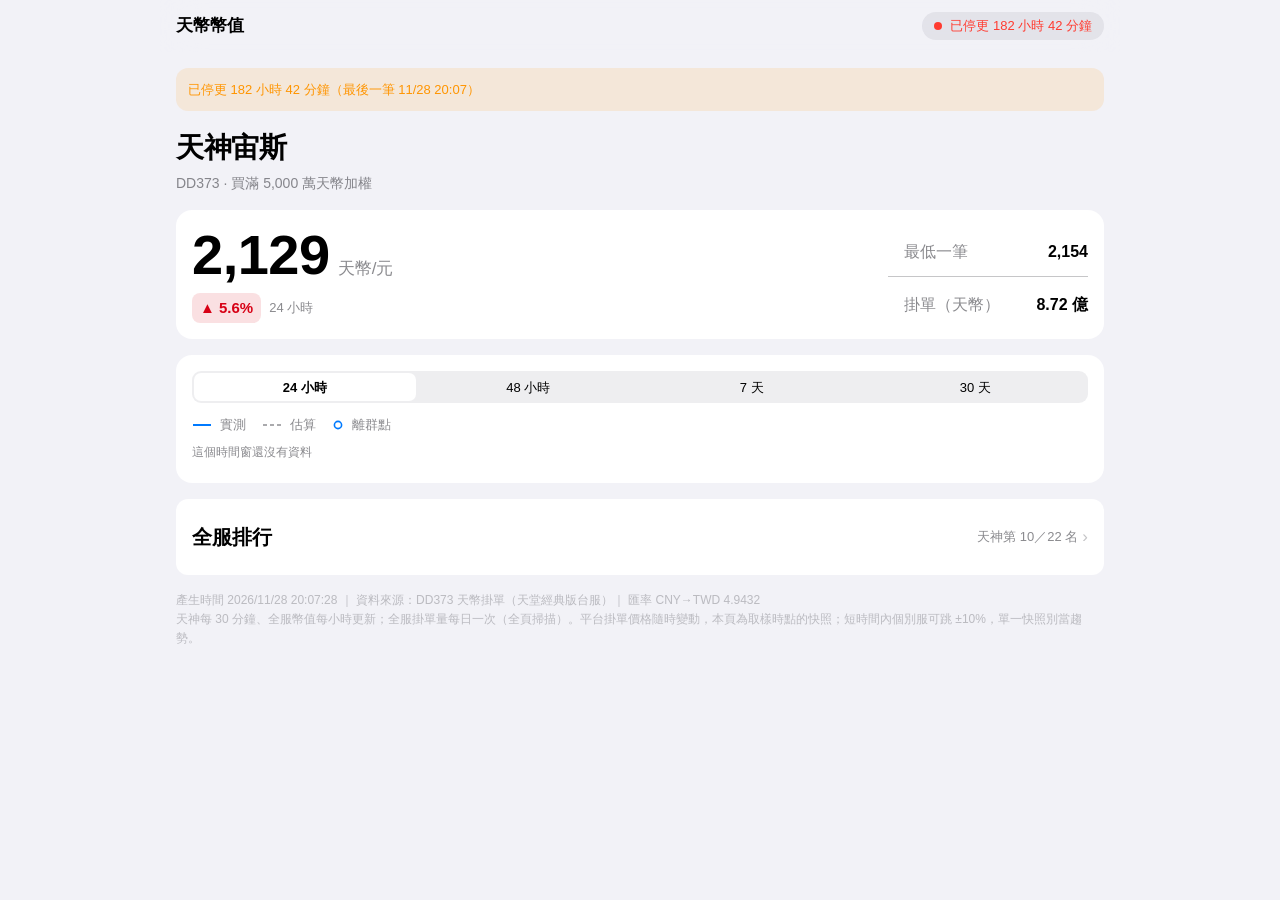
